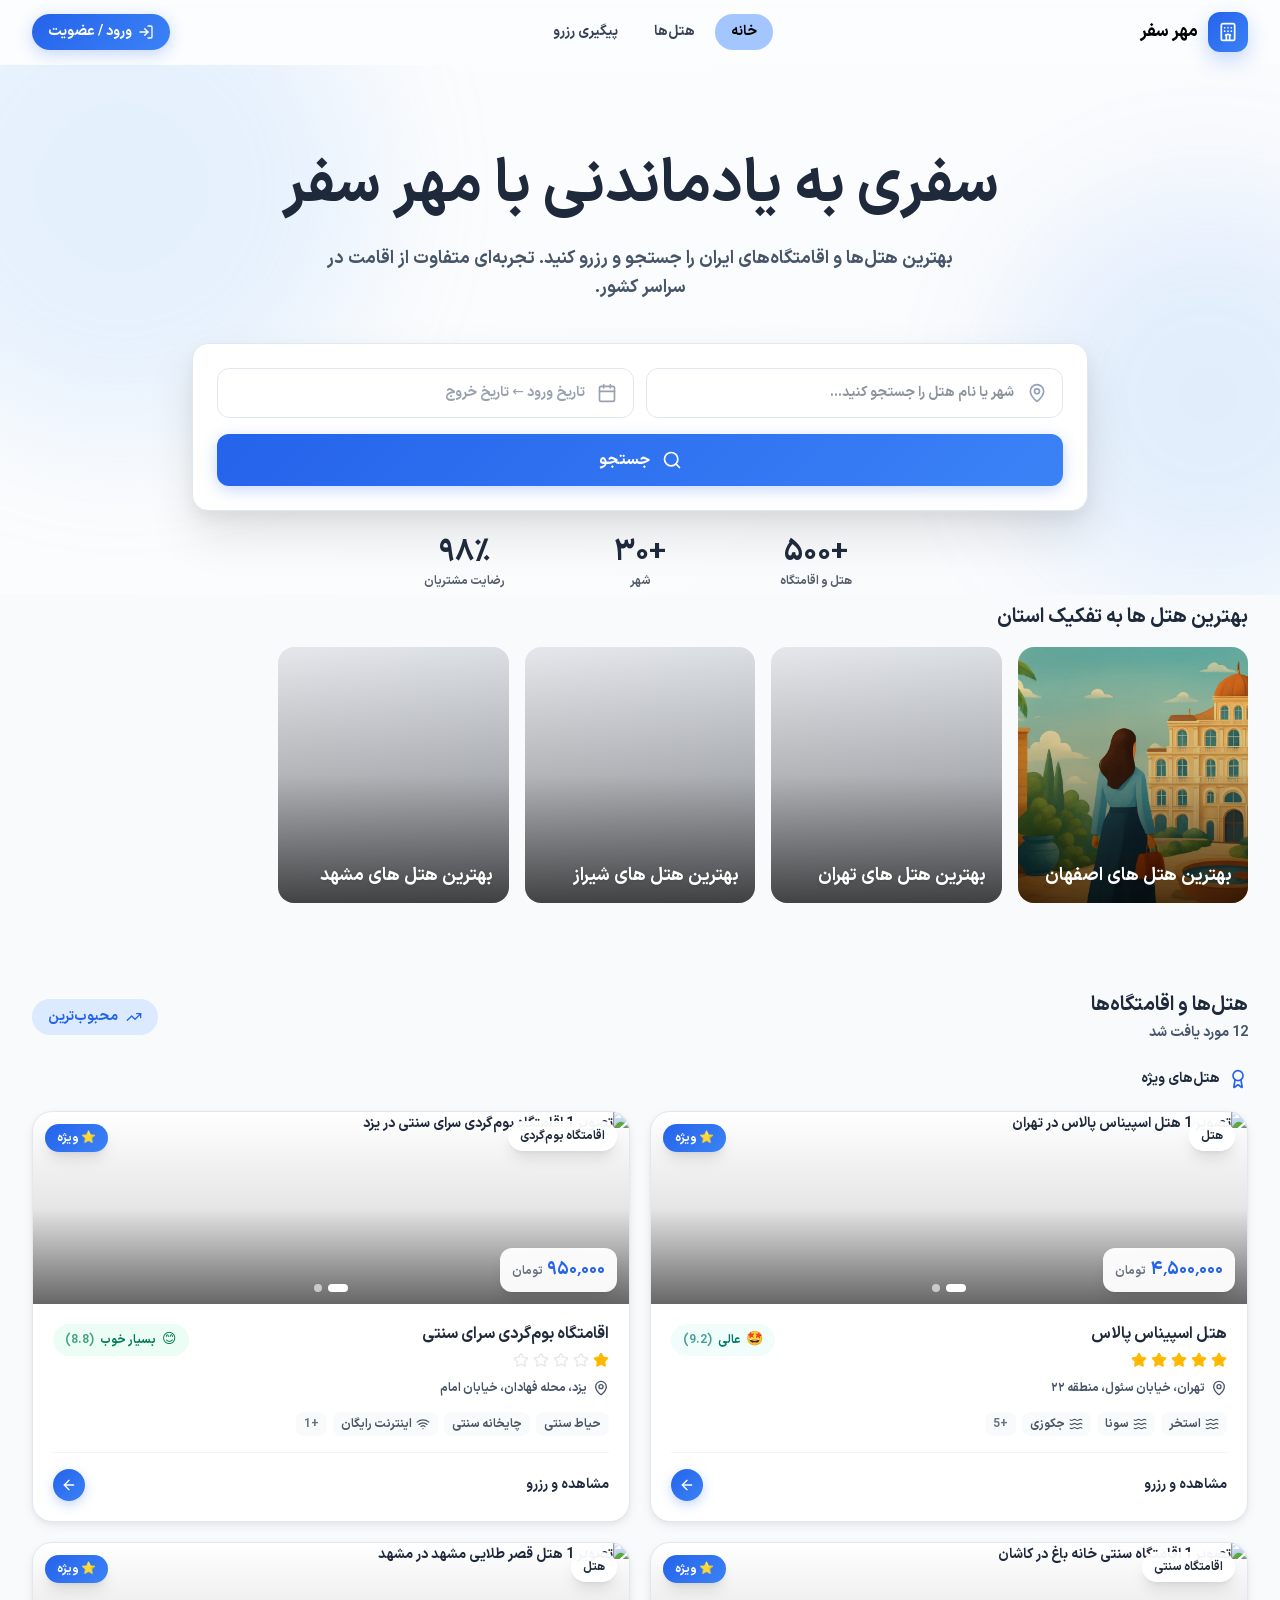
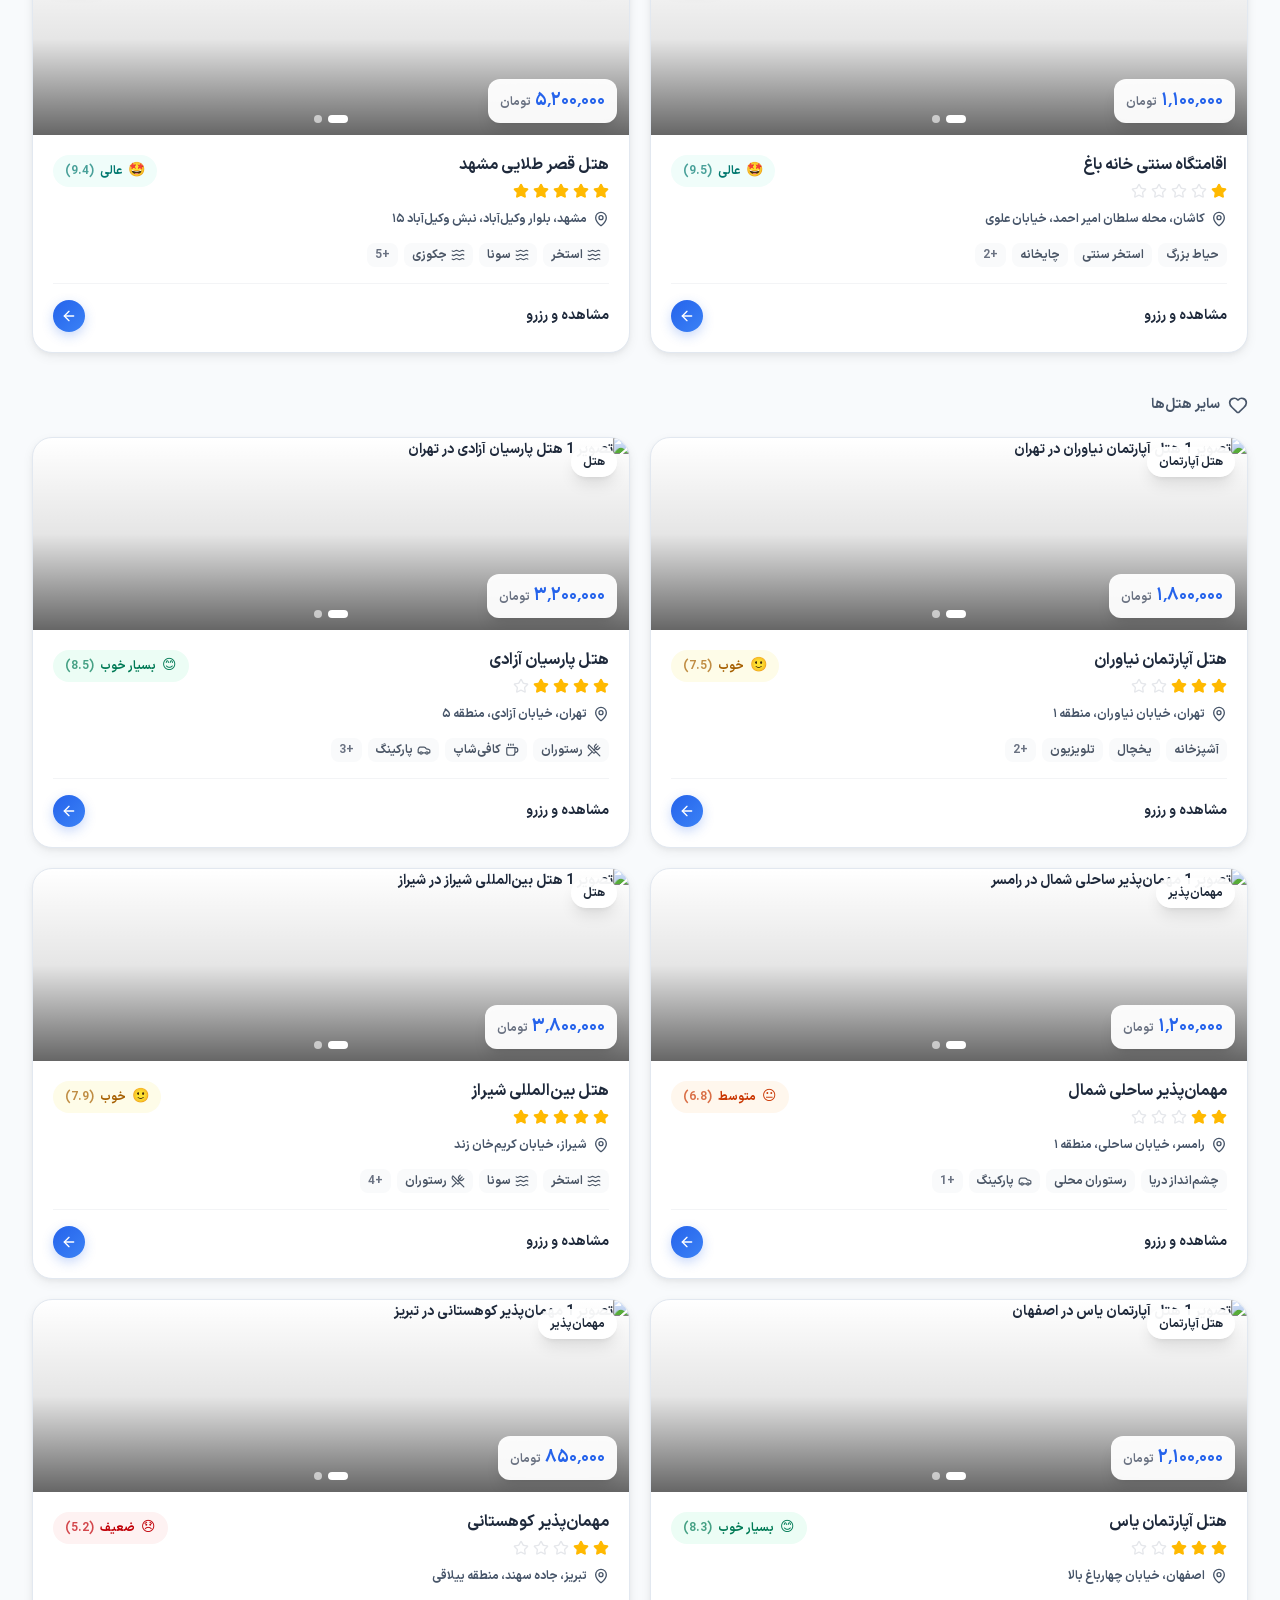
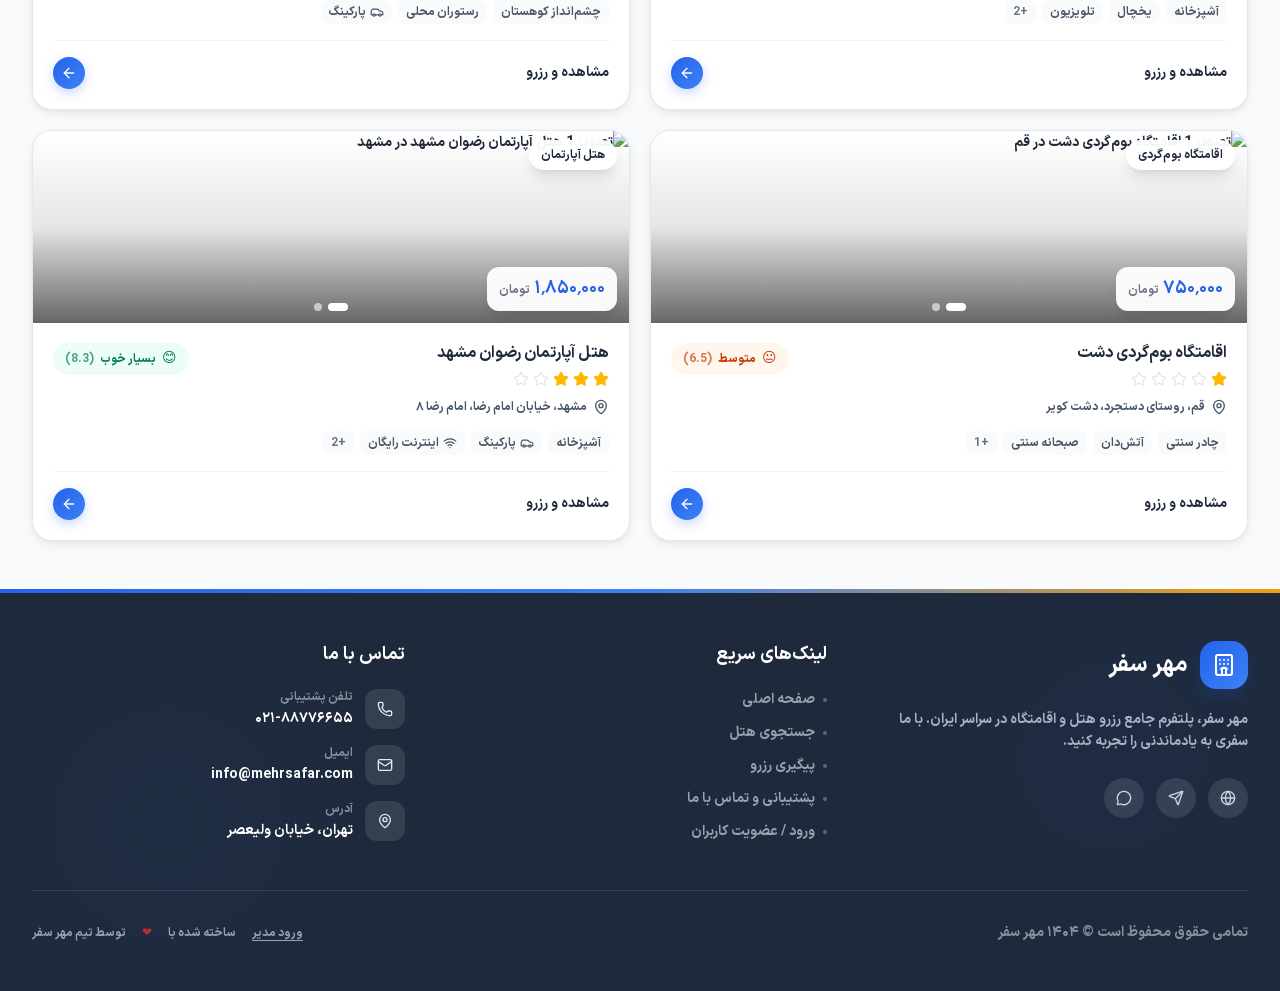
==== live.html @ 2c550559 "Add prebuilt single-file bundle (index.html + live.html) with mobile preview" ====
<!doctype html>
<html lang="fa" dir="rtl">
  <head>
    <meta charset="UTF-8" />
    <meta name="viewport" content="width=device-width, initial-scale=1.0" />
    <meta name="description" content="مهر سفر؛ پلتفرم جامع جستجو و رزرو آنلاین هتل و اقامتگاه در سراسر ایران. بهترین هتل‌ها، اقامتگاه‌های بوم‌گردی و سنتی را با بهترین قیمت رزرو کنید." />
    <meta name="theme-color" content="#2563eb" />
    <meta name="color-scheme" content="light" />
    <meta name="format-detection" content="telephone=no" />
    <meta property="og:type" content="website" />
    <meta property="og:locale" content="fa_IR" />
    <meta property="og:title" content="مهر سفر - رزرو هتل و اقامتگاه" />
    <meta property="og:description" content="جستجو و رزرو آنلاین هتل و اقامتگاه در سراسر ایران با مهر سفر." />
    <meta name="twitter:card" content="summary_large_image" />
    <title>مهر سفر - رزرو هتل و اقامتگاه</title>
    <script type="module" crossorigin>(function(){const s=document.createElement("link").relList;if(s&&s.supports&&s.supports("modulepreload"))return;for(const c of document.querySelectorAll('link[rel="modulepreload"]'))o(c);new MutationObserver(c=>{for(const f of c)if(f.type==="childList")for(const u of f.addedNodes)u.tagName==="LINK"&&u.rel==="modulepreload"&&o(u)}).observe(document,{childList:!0,subtree:!0});function r(c){const f={};return c.integrity&&(f.integrity=c.integrity),c.referrerPolicy&&(f.referrerPolicy=c.referrerPolicy),c.crossOrigin==="use-credentials"?f.credentials="include":c.crossOrigin==="anonymous"?f.credentials="omit":f.credentials="same-origin",f}function o(c){if(c.ep)return;c.ep=!0;const f=r(c);fetch(c.href,f)}})();var Pd={exports:{}},Ai={};var yg;function lN(){if(yg)return Ai;yg=1;var a=Symbol.for("react.transitional.element"),s=Symbol.for("react.fragment");function r(o,c,f){var u=null;if(f!==void 0&&(u=""+f),c.key!==void 0&&(u=""+c.key),"key"in c){f={};for(var x in c)x!=="key"&&(f[x]=c[x])}else f=c;return c=f.ref,{$$typeof:a,type:o,key:u,ref:c!==void 0?c:null,props:f}}return Ai.Fragment=s,Ai.jsx=r,Ai.jsxs=r,Ai}var bg;function iN(){return bg||(bg=1,Pd.exports=lN()),Pd.exports}var n=iN(),$d={exports:{}},we={};var vg;function rN(){if(vg)return we;vg=1;var a=Symbol.for("react.transitional.element"),s=Symbol.for("react.portal"),r=Symbol.for("react.fragment"),o=Symbol.for("react.strict_mode"),c=Symbol.for("react.profiler"),f=Symbol.for("react.consumer"),u=Symbol.for("react.context"),x=Symbol.for("react.forward_ref"),m=Symbol.for("react.suspense"),p=Symbol.for("react.memo"),g=Symbol.for("react.lazy"),v=Symbol.for("react.activity"),C=Symbol.iterator;function k(y){return y===null||typeof y!="object"?null:(y=C&&y[C]||y["@@iterator"],typeof y=="function"?y:null)}var T={isMounted:function(){return!1},enqueueForceUpdate:function(){},enqueueReplaceState:function(){},enqueueSetState:function(){}},N=Object.assign,j={};function w(y,A,z){this.props=y,this.context=A,this.refs=j,this.updater=z||T}w.prototype.isReactComponent={},w.prototype.setState=function(y,A){if(typeof y!="object"&&typeof y!="function"&&y!=null)throw Error("takes an object of state variables to update or a function which returns an object of state variables.");this.updater.enqueueSetState(this,y,A,"setState")},w.prototype.forceUpdate=function(y){this.updater.enqueueForceUpdate(this,y,"forceUpdate")};function M(){}M.prototype=w.prototype;function R(y,A,z){this.props=y,this.context=A,this.refs=j,this.updater=z||T}var V=R.prototype=new M;V.constructor=R,N(V,w.prototype),V.isPureReactComponent=!0;var G=Array.isArray;function J(){}var $={H:null,A:null,T:null,S:null},U=Object.prototype.hasOwnProperty;function ie(y,A,z){var X=z.ref;return{$$typeof:a,type:y,key:A,ref:X!==void 0?X:null,props:z}}function I(y,A){return ie(y.type,A,y.props)}function ce(y){return typeof y=="object"&&y!==null&&y.$$typeof===a}function de(y){var A={"=":"=0",":":"=2"};return"$"+y.replace(/[=:]/g,function(z){return A[z]})}var Ne=/\/+/g;function fe(y,A){return typeof y=="object"&&y!==null&&y.key!=null?de(""+y.key):A.toString(36)}function P(y){switch(y.status){case"fulfilled":return y.value;case"rejected":throw y.reason;default:switch(typeof y.status=="string"?y.then(J,J):(y.status="pending",y.then(function(A){y.status==="pending"&&(y.status="fulfilled",y.value=A)},function(A){y.status==="pending"&&(y.status="rejected",y.reason=A)})),y.status){case"fulfilled":return y.value;case"rejected":throw y.reason}}throw y}function D(y,A,z,X,W){var re=typeof y;(re==="undefined"||re==="boolean")&&(y=null);var pe=!1;if(y===null)pe=!0;else switch(re){case"bigint":case"string":case"number":pe=!0;break;case"object":switch(y.$$typeof){case a:case s:pe=!0;break;case g:return pe=y._init,D(pe(y._payload),A,z,X,W)}}if(pe)return W=W(y),pe=X===""?"."+fe(y,0):X,G(W)?(z="",pe!=null&&(z=pe.replace(Ne,"$&/")+"/"),D(W,A,z,"",function(he){return he})):W!=null&&(ce(W)&&(W=I(W,z+(W.key==null||y&&y.key===W.key?"":(""+W.key).replace(Ne,"$&/")+"/")+pe)),A.push(W)),1;pe=0;var Ke=X===""?".":X+":";if(G(y))for(var se=0;se<y.length;se++)X=y[se],re=Ke+fe(X,se),pe+=D(X,A,z,re,W);else if(se=k(y),typeof se=="function")for(y=se.call(y),se=0;!(X=y.next()).done;)X=X.value,re=Ke+fe(X,se++),pe+=D(X,A,z,re,W);else if(re==="object"){if(typeof y.then=="function")return D(P(y),A,z,X,W);throw A=String(y),Error("Objects are not valid as a React child (found: "+(A==="[object Object]"?"object with keys {"+Object.keys(y).join(", ")+"}":A)+"). If you meant to render a collection of children, use an array instead.")}return pe}function K(y,A,z){if(y==null)return y;var X=[],W=0;return D(y,X,"","",function(re){return A.call(z,re,W++)}),X}function te(y){if(y._status===-1){var A=y._result;A=A(),A.then(function(z){(y._status===0||y._status===-1)&&(y._status=1,y._result=z)},function(z){(y._status===0||y._status===-1)&&(y._status=2,y._result=z)}),y._status===-1&&(y._status=0,y._result=A)}if(y._status===1)return y._result.default;throw y._result}var le=typeof reportError=="function"?reportError:function(y){if(typeof window=="object"&&typeof window.ErrorEvent=="function"){var A=new window.ErrorEvent("error",{bubbles:!0,cancelable:!0,message:typeof y=="object"&&y!==null&&typeof y.message=="string"?String(y.message):String(y),error:y});if(!window.dispatchEvent(A))return}else if(typeof process=="object"&&typeof process.emit=="function"){process.emit("uncaughtException",y);return}console.error(y)},B={map:K,forEach:function(y,A,z){K(y,function(){A.apply(this,arguments)},z)},count:function(y){var A=0;return K(y,function(){A++}),A},toArray:function(y){return K(y,function(A){return A})||[]},only:function(y){if(!ce(y))throw Error("React.Children.only expected to receive a single React element child.");return y}};return we.Activity=v,we.Children=B,we.Component=w,we.Fragment=r,we.Profiler=c,we.PureComponent=R,we.StrictMode=o,we.Suspense=m,we.__CLIENT_INTERNALS_DO_NOT_USE_OR_WARN_USERS_THEY_CANNOT_UPGRADE=$,we.__COMPILER_RUNTIME={__proto__:null,c:function(y){return $.H.useMemoCache(y)}},we.cache=function(y){return function(){return y.apply(null,arguments)}},we.cacheSignal=function(){return null},we.cloneElement=function(y,A,z){if(y==null)throw Error("The argument must be a React element, but you passed "+y+".");var X=N({},y.props),W=y.key;if(A!=null)for(re in A.key!==void 0&&(W=""+A.key),A)!U.call(A,re)||re==="key"||re==="__self"||re==="__source"||re==="ref"&&A.ref===void 0||(X[re]=A[re]);var re=arguments.length-2;if(re===1)X.children=z;else if(1<re){for(var pe=Array(re),Ke=0;Ke<re;Ke++)pe[Ke]=arguments[Ke+2];X.children=pe}return ie(y.type,W,X)},we.createContext=function(y){return y={$$typeof:u,_currentValue:y,_currentValue2:y,_threadCount:0,Provider:null,Consumer:null},y.Provider=y,y.Consumer={$$typeof:f,_context:y},y},we.createElement=function(y,A,z){var X,W={},re=null;if(A!=null)for(X in A.key!==void 0&&(re=""+A.key),A)U.call(A,X)&&X!=="key"&&X!=="__self"&&X!=="__source"&&(W[X]=A[X]);var pe=arguments.length-2;if(pe===1)W.children=z;else if(1<pe){for(var Ke=Array(pe),se=0;se<pe;se++)Ke[se]=arguments[se+2];W.children=Ke}if(y&&y.defaultProps)for(X in pe=y.defaultProps,pe)W[X]===void 0&&(W[X]=pe[X]);return ie(y,re,W)},we.createRef=function(){return{current:null}},we.forwardRef=function(y){return{$$typeof:x,render:y}},we.isValidElement=ce,we.lazy=function(y){return{$$typeof:g,_payload:{_status:-1,_result:y},_init:te}},we.memo=function(y,A){return{$$typeof:p,type:y,compare:A===void 0?null:A}},we.startTransition=function(y){var A=$.T,z={};$.T=z;try{var X=y(),W=$.S;W!==null&&W(z,X),typeof X=="object"&&X!==null&&typeof X.then=="function"&&X.then(J,le)}catch(re){le(re)}finally{A!==null&&z.types!==null&&(A.types=z.types),$.T=A}},we.unstable_useCacheRefresh=function(){return $.H.useCacheRefresh()},we.use=function(y){return $.H.use(y)},we.useActionState=function(y,A,z){return $.H.useActionState(y,A,z)},we.useCallback=function(y,A){return $.H.useCallback(y,A)},we.useContext=function(y){return $.H.useContext(y)},we.useDebugValue=function(){},we.useDeferredValue=function(y,A){return $.H.useDeferredValue(y,A)},we.useEffect=function(y,A){return $.H.useEffect(y,A)},we.useEffectEvent=function(y){return $.H.useEffectEvent(y)},we.useId=function(){return $.H.useId()},we.useImperativeHandle=function(y,A,z){return $.H.useImperativeHandle(y,A,z)},we.useInsertionEffect=function(y,A){return $.H.useInsertionEffect(y,A)},we.useLayoutEffect=function(y,A){return $.H.useLayoutEffect(y,A)},we.useMemo=function(y,A){return $.H.useMemo(y,A)},we.useOptimistic=function(y,A){return $.H.useOptimistic(y,A)},we.useReducer=function(y,A,z){return $.H.useReducer(y,A,z)},we.useRef=function(y){return $.H.useRef(y)},we.useState=function(y){return $.H.useState(y)},we.useSyncExternalStore=function(y,A,z){return $.H.useSyncExternalStore(y,A,z)},we.useTransition=function(){return $.H.useTransition()},we.version="19.2.6",we}var jg;function bh(){return jg||(jg=1,$d.exports=rN()),$d.exports}var S=bh(),Yd={exports:{}},Ri={},qd={exports:{}},Gd={};var Ng;function oN(){return Ng||(Ng=1,(function(a){function s(D,K){var te=D.length;D.push(K);e:for(;0<te;){var le=te-1>>>1,B=D[le];if(0<c(B,K))D[le]=K,D[te]=B,te=le;else break e}}function r(D){return D.length===0?null:D[0]}function o(D){if(D.length===0)return null;var K=D[0],te=D.pop();if(te!==K){D[0]=te;e:for(var le=0,B=D.length,y=B>>>1;le<y;){var A=2*(le+1)-1,z=D[A],X=A+1,W=D[X];if(0>c(z,te))X<B&&0>c(W,z)?(D[le]=W,D[X]=te,le=X):(D[le]=z,D[A]=te,le=A);else if(X<B&&0>c(W,te))D[le]=W,D[X]=te,le=X;else break e}}return K}function c(D,K){var te=D.sortIndex-K.sortIndex;return te!==0?te:D.id-K.id}if(a.unstable_now=void 0,typeof performance=="object"&&typeof performance.now=="function"){var f=performance;a.unstable_now=function(){return f.now()}}else{var u=Date,x=u.now();a.unstable_now=function(){return u.now()-x}}var m=[],p=[],g=1,v=null,C=3,k=!1,T=!1,N=!1,j=!1,w=typeof setTimeout=="function"?setTimeout:null,M=typeof clearTimeout=="function"?clearTimeout:null,R=typeof setImmediate<"u"?setImmediate:null;function V(D){for(var K=r(p);K!==null;){if(K.callback===null)o(p);else if(K.startTime<=D)o(p),K.sortIndex=K.expirationTime,s(m,K);else break;K=r(p)}}function G(D){if(N=!1,V(D),!T)if(r(m)!==null)T=!0,J||(J=!0,de());else{var K=r(p);K!==null&&P(G,K.startTime-D)}}var J=!1,$=-1,U=5,ie=-1;function I(){return j?!0:!(a.unstable_now()-ie<U)}function ce(){if(j=!1,J){var D=a.unstable_now();ie=D;var K=!0;try{e:{T=!1,N&&(N=!1,M($),$=-1),k=!0;var te=C;try{t:{for(V(D),v=r(m);v!==null&&!(v.expirationTime>D&&I());){var le=v.callback;if(typeof le=="function"){v.callback=null,C=v.priorityLevel;var B=le(v.expirationTime<=D);if(D=a.unstable_now(),typeof B=="function"){v.callback=B,V(D),K=!0;break t}v===r(m)&&o(m),V(D)}else o(m);v=r(m)}if(v!==null)K=!0;else{var y=r(p);y!==null&&P(G,y.startTime-D),K=!1}}break e}finally{v=null,C=te,k=!1}K=void 0}}finally{K?de():J=!1}}}var de;if(typeof R=="function")de=function(){R(ce)};else if(typeof MessageChannel<"u"){var Ne=new MessageChannel,fe=Ne.port2;Ne.port1.onmessage=ce,de=function(){fe.postMessage(null)}}else de=function(){w(ce,0)};function P(D,K){$=w(function(){D(a.unstable_now())},K)}a.unstable_IdlePriority=5,a.unstable_ImmediatePriority=1,a.unstable_LowPriority=4,a.unstable_NormalPriority=3,a.unstable_Profiling=null,a.unstable_UserBlockingPriority=2,a.unstable_cancelCallback=function(D){D.callback=null},a.unstable_forceFrameRate=function(D){0>D||125<D?console.error("forceFrameRate takes a positive int between 0 and 125, forcing frame rates higher than 125 fps is not supported"):U=0<D?Math.floor(1e3/D):5},a.unstable_getCurrentPriorityLevel=function(){return C},a.unstable_next=function(D){switch(C){case 1:case 2:case 3:var K=3;break;default:K=C}var te=C;C=K;try{return D()}finally{C=te}},a.unstable_requestPaint=function(){j=!0},a.unstable_runWithPriority=function(D,K){switch(D){case 1:case 2:case 3:case 4:case 5:break;default:D=3}var te=C;C=D;try{return K()}finally{C=te}},a.unstable_scheduleCallback=function(D,K,te){var le=a.unstable_now();switch(typeof te=="object"&&te!==null?(te=te.delay,te=typeof te=="number"&&0<te?le+te:le):te=le,D){case 1:var B=-1;break;case 2:B=250;break;case 5:B=1073741823;break;case 4:B=1e4;break;default:B=5e3}return B=te+B,D={id:g++,callback:K,priorityLevel:D,startTime:te,expirationTime:B,sortIndex:-1},te>le?(D.sortIndex=te,s(p,D),r(m)===null&&D===r(p)&&(N?(M($),$=-1):N=!0,P(G,te-le))):(D.sortIndex=B,s(m,D),T||k||(T=!0,J||(J=!0,de()))),D},a.unstable_shouldYield=I,a.unstable_wrapCallback=function(D){var K=C;return function(){var te=C;C=K;try{return D.apply(this,arguments)}finally{C=te}}}})(Gd)),Gd}var wg;function cN(){return wg||(wg=1,qd.exports=oN()),qd.exports}var Xd={exports:{}},zt={};var Sg;function uN(){if(Sg)return zt;Sg=1;var a=bh();function s(m){var p="https://react.dev/errors/"+m;if(1<arguments.length){p+="?args[]="+encodeURIComponent(arguments[1]);for(var g=2;g<arguments.length;g++)p+="&args[]="+encodeURIComponent(arguments[g])}return"Minified React error #"+m+"; visit "+p+" for the full message or use the non-minified dev environment for full errors and additional helpful warnings."}function r(){}var o={d:{f:r,r:function(){throw Error(s(522))},D:r,C:r,L:r,m:r,X:r,S:r,M:r},p:0,findDOMNode:null},c=Symbol.for("react.portal");function f(m,p,g){var v=3<arguments.length&&arguments[3]!==void 0?arguments[3]:null;return{$$typeof:c,key:v==null?null:""+v,children:m,containerInfo:p,implementation:g}}var u=a.__CLIENT_INTERNALS_DO_NOT_USE_OR_WARN_USERS_THEY_CANNOT_UPGRADE;function x(m,p){if(m==="font")return"";if(typeof p=="string")return p==="use-credentials"?p:""}return zt.__DOM_INTERNALS_DO_NOT_USE_OR_WARN_USERS_THEY_CANNOT_UPGRADE=o,zt.createPortal=function(m,p){var g=2<arguments.length&&arguments[2]!==void 0?arguments[2]:null;if(!p||p.nodeType!==1&&p.nodeType!==9&&p.nodeType!==11)throw Error(s(299));return f(m,p,null,g)},zt.flushSync=function(m){var p=u.T,g=o.p;try{if(u.T=null,o.p=2,m)return m()}finally{u.T=p,o.p=g,o.d.f()}},zt.preconnect=function(m,p){typeof m=="string"&&(p?(p=p.crossOrigin,p=typeof p=="string"?p==="use-credentials"?p:"":void 0):p=null,o.d.C(m,p))},zt.prefetchDNS=function(m){typeof m=="string"&&o.d.D(m)},zt.preinit=function(m,p){if(typeof m=="string"&&p&&typeof p.as=="string"){var g=p.as,v=x(g,p.crossOrigin),C=typeof p.integrity=="string"?p.integrity:void 0,k=typeof p.fetchPriority=="string"?p.fetchPriority:void 0;g==="style"?o.d.S(m,typeof p.precedence=="string"?p.precedence:void 0,{crossOrigin:v,integrity:C,fetchPriority:k}):g==="script"&&o.d.X(m,{crossOrigin:v,integrity:C,fetchPriority:k,nonce:typeof p.nonce=="string"?p.nonce:void 0})}},zt.preinitModule=function(m,p){if(typeof m=="string")if(typeof p=="object"&&p!==null){if(p.as==null||p.as==="script"){var g=x(p.as,p.crossOrigin);o.d.M(m,{crossOrigin:g,integrity:typeof p.integrity=="string"?p.integrity:void 0,nonce:typeof p.nonce=="string"?p.nonce:void 0})}}else p==null&&o.d.M(m)},zt.preload=function(m,p){if(typeof m=="string"&&typeof p=="object"&&p!==null&&typeof p.as=="string"){var g=p.as,v=x(g,p.crossOrigin);o.d.L(m,g,{crossOrigin:v,integrity:typeof p.integrity=="string"?p.integrity:void 0,nonce:typeof p.nonce=="string"?p.nonce:void 0,type:typeof p.type=="string"?p.type:void 0,fetchPriority:typeof p.fetchPriority=="string"?p.fetchPriority:void 0,referrerPolicy:typeof p.referrerPolicy=="string"?p.referrerPolicy:void 0,imageSrcSet:typeof p.imageSrcSet=="string"?p.imageSrcSet:void 0,imageSizes:typeof p.imageSizes=="string"?p.imageSizes:void 0,media:typeof p.media=="string"?p.media:void 0})}},zt.preloadModule=function(m,p){if(typeof m=="string")if(p){var g=x(p.as,p.crossOrigin);o.d.m(m,{as:typeof p.as=="string"&&p.as!=="script"?p.as:void 0,crossOrigin:g,integrity:typeof p.integrity=="string"?p.integrity:void 0})}else o.d.m(m)},zt.requestFormReset=function(m){o.d.r(m)},zt.unstable_batchedUpdates=function(m,p){return m(p)},zt.useFormState=function(m,p,g){return u.H.useFormState(m,p,g)},zt.useFormStatus=function(){return u.H.useHostTransitionStatus()},zt.version="19.2.6",zt}var Cg;function T1(){if(Cg)return Xd.exports;Cg=1;function a(){if(!(typeof __REACT_DEVTOOLS_GLOBAL_HOOK__>"u"||typeof __REACT_DEVTOOLS_GLOBAL_HOOK__.checkDCE!="function"))try{__REACT_DEVTOOLS_GLOBAL_HOOK__.checkDCE(a)}catch(s){console.error(s)}}return a(),Xd.exports=uN(),Xd.exports}var kg;function dN(){if(kg)return Ri;kg=1;var a=cN(),s=bh(),r=T1();function o(e){var t="https://react.dev/errors/"+e;if(1<arguments.length){t+="?args[]="+encodeURIComponent(arguments[1]);for(var l=2;l<arguments.length;l++)t+="&args[]="+encodeURIComponent(arguments[l])}return"Minified React error #"+e+"; visit "+t+" for the full message or use the non-minified dev environment for full errors and additional helpful warnings."}function c(e){return!(!e||e.nodeType!==1&&e.nodeType!==9&&e.nodeType!==11)}function f(e){var t=e,l=e;if(e.alternate)for(;t.return;)t=t.return;else{e=t;do t=e,(t.flags&4098)!==0&&(l=t.return),e=t.return;while(e)}return t.tag===3?l:null}function u(e){if(e.tag===13){var t=e.memoizedState;if(t===null&&(e=e.alternate,e!==null&&(t=e.memoizedState)),t!==null)return t.dehydrated}return null}function x(e){if(e.tag===31){var t=e.memoizedState;if(t===null&&(e=e.alternate,e!==null&&(t=e.memoizedState)),t!==null)return t.dehydrated}return null}function m(e){if(f(e)!==e)throw Error(o(188))}function p(e){var t=e.alternate;if(!t){if(t=f(e),t===null)throw Error(o(188));return t!==e?null:e}for(var l=e,i=t;;){var d=l.return;if(d===null)break;var h=d.alternate;if(h===null){if(i=d.return,i!==null){l=i;continue}break}if(d.child===h.child){for(h=d.child;h;){if(h===l)return m(d),e;if(h===i)return m(d),t;h=h.sibling}throw Error(o(188))}if(l.return!==i.return)l=d,i=h;else{for(var b=!1,E=d.child;E;){if(E===l){b=!0,l=d,i=h;break}if(E===i){b=!0,i=d,l=h;break}E=E.sibling}if(!b){for(E=h.child;E;){if(E===l){b=!0,l=h,i=d;break}if(E===i){b=!0,i=h,l=d;break}E=E.sibling}if(!b)throw Error(o(189))}}if(l.alternate!==i)throw Error(o(190))}if(l.tag!==3)throw Error(o(188));return l.stateNode.current===l?e:t}function g(e){var t=e.tag;if(t===5||t===26||t===27||t===6)return e;for(e=e.child;e!==null;){if(t=g(e),t!==null)return t;e=e.sibling}return null}var v=Object.assign,C=Symbol.for("react.element"),k=Symbol.for("react.transitional.element"),T=Symbol.for("react.portal"),N=Symbol.for("react.fragment"),j=Symbol.for("react.strict_mode"),w=Symbol.for("react.profiler"),M=Symbol.for("react.consumer"),R=Symbol.for("react.context"),V=Symbol.for("react.forward_ref"),G=Symbol.for("react.suspense"),J=Symbol.for("react.suspense_list"),$=Symbol.for("react.memo"),U=Symbol.for("react.lazy"),ie=Symbol.for("react.activity"),I=Symbol.for("react.memo_cache_sentinel"),ce=Symbol.iterator;function de(e){return e===null||typeof e!="object"?null:(e=ce&&e[ce]||e["@@iterator"],typeof e=="function"?e:null)}var Ne=Symbol.for("react.client.reference");function fe(e){if(e==null)return null;if(typeof e=="function")return e.$$typeof===Ne?null:e.displayName||e.name||null;if(typeof e=="string")return e;switch(e){case N:return"Fragment";case w:return"Profiler";case j:return"StrictMode";case G:return"Suspense";case J:return"SuspenseList";case ie:return"Activity"}if(typeof e=="object")switch(e.$$typeof){case T:return"Portal";case R:return e.displayName||"Context";case M:return(e._context.displayName||"Context")+".Consumer";case V:var t=e.render;return e=e.displayName,e||(e=t.displayName||t.name||"",e=e!==""?"ForwardRef("+e+")":"ForwardRef"),e;case $:return t=e.displayName||null,t!==null?t:fe(e.type)||"Memo";case U:t=e._payload,e=e._init;try{return fe(e(t))}catch{}}return null}var P=Array.isArray,D=s.__CLIENT_INTERNALS_DO_NOT_USE_OR_WARN_USERS_THEY_CANNOT_UPGRADE,K=r.__DOM_INTERNALS_DO_NOT_USE_OR_WARN_USERS_THEY_CANNOT_UPGRADE,te={pending:!1,data:null,method:null,action:null},le=[],B=-1;function y(e){return{current:e}}function A(e){0>B||(e.current=le[B],le[B]=null,B--)}function z(e,t){B++,le[B]=e.current,e.current=t}var X=y(null),W=y(null),re=y(null),pe=y(null);function Ke(e,t){switch(z(re,t),z(W,e),z(X,null),t.nodeType){case 9:case 11:e=(e=t.documentElement)&&(e=e.namespaceURI)?Px(e):0;break;default:if(e=t.tagName,t=t.namespaceURI)t=Px(t),e=$x(t,e);else switch(e){case"svg":e=1;break;case"math":e=2;break;default:e=0}}A(X),z(X,e)}function se(){A(X),A(W),A(re)}function he(e){e.memoizedState!==null&&z(pe,e);var t=X.current,l=$x(t,e.type);t!==l&&(z(W,e),z(X,l))}function Re(e){W.current===e&&(A(X),A(W)),pe.current===e&&(A(pe),ki._currentValue=te)}var Qe,mt;function Dt(e){if(Qe===void 0)try{throw Error()}catch(l){var t=l.stack.trim().match(/\n( *(at )?)/);Qe=t&&t[1]||"",mt=-1<l.stack.indexOf(`
    at`)?" (<anonymous>)":-1<l.stack.indexOf("@")?"@unknown:0:0":""}return`
`+Qe+e+mt}var Rt=!1;function Qn(e,t){if(!e||Rt)return"";Rt=!0;var l=Error.prepareStackTrace;Error.prepareStackTrace=void 0;try{var i={DetermineComponentFrameRoot:function(){try{if(t){var ne=function(){throw Error()};if(Object.defineProperty(ne.prototype,"props",{set:function(){throw Error()}}),typeof Reflect=="object"&&Reflect.construct){try{Reflect.construct(ne,[])}catch(Z){var F=Z}Reflect.construct(e,[],ne)}else{try{ne.call()}catch(Z){F=Z}e.call(ne.prototype)}}else{try{throw Error()}catch(Z){F=Z}(ne=e())&&typeof ne.catch=="function"&&ne.catch(function(){})}}catch(Z){if(Z&&F&&typeof Z.stack=="string")return[Z.stack,F.stack]}return[null,null]}};i.DetermineComponentFrameRoot.displayName="DetermineComponentFrameRoot";var d=Object.getOwnPropertyDescriptor(i.DetermineComponentFrameRoot,"name");d&&d.configurable&&Object.defineProperty(i.DetermineComponentFrameRoot,"name",{value:"DetermineComponentFrameRoot"});var h=i.DetermineComponentFrameRoot(),b=h[0],E=h[1];if(b&&E){var _=b.split(`
`),q=E.split(`
`);for(d=i=0;i<_.length&&!_[i].includes("DetermineComponentFrameRoot");)i++;for(;d<q.length&&!q[d].includes("DetermineComponentFrameRoot");)d++;if(i===_.length||d===q.length)for(i=_.length-1,d=q.length-1;1<=i&&0<=d&&_[i]!==q[d];)d--;for(;1<=i&&0<=d;i--,d--)if(_[i]!==q[d]){if(i!==1||d!==1)do if(i--,d--,0>d||_[i]!==q[d]){var ee=`
`+_[i].replace(" at new "," at ");return e.displayName&&ee.includes("<anonymous>")&&(ee=ee.replace("<anonymous>",e.displayName)),ee}while(1<=i&&0<=d);break}}}finally{Rt=!1,Error.prepareStackTrace=l}return(l=e?e.displayName||e.name:"")?Dt(l):""}function Ll(e,t){switch(e.tag){case 26:case 27:case 5:return Dt(e.type);case 16:return Dt("Lazy");case 13:return e.child!==t&&t!==null?Dt("Suspense Fallback"):Dt("Suspense");case 19:return Dt("SuspenseList");case 0:case 15:return Qn(e.type,!1);case 11:return Qn(e.type.render,!1);case 1:return Qn(e.type,!0);case 31:return Dt("Activity");default:return""}}function Jn(e){try{var t="",l=null;do t+=Ll(e,l),l=e,e=e.return;while(e);return t}catch(i){return`
Error generating stack: `+i.message+`
`+i.stack}}var gn=Object.prototype.hasOwnProperty,ga=a.unstable_scheduleCallback,es=a.unstable_cancelCallback,ts=a.unstable_shouldYield,Vl=a.unstable_requestPaint,qe=a.unstable_now,wc=a.unstable_getCurrentPriorityLevel,or=a.unstable_ImmediatePriority,cr=a.unstable_UserBlockingPriority,Rs=a.unstable_NormalPriority,ur=a.unstable_LowPriority,Hl=a.unstable_IdlePriority,Sc=a.log,O=a.unstable_setDisableYieldValue,oe=null,ue=null;function Be(e){if(typeof Sc=="function"&&O(e),ue&&typeof ue.setStrictMode=="function")try{ue.setStrictMode(oe,e)}catch{}}var _t=Math.clz32?Math.clz32:Tc,Cc=Math.log,kc=Math.LN2;function Tc(e){return e>>>=0,e===0?32:31-(Cc(e)/kc|0)|0}var je=256,We=262144,Ha=4194304;function Ua(e){var t=e&42;if(t!==0)return t;switch(e&-e){case 1:return 1;case 2:return 2;case 4:return 4;case 8:return 8;case 16:return 16;case 32:return 32;case 64:return 64;case 128:return 128;case 256:case 512:case 1024:case 2048:case 4096:case 8192:case 16384:case 32768:case 65536:case 131072:return e&261888;case 262144:case 524288:case 1048576:case 2097152:return e&3932160;case 4194304:case 8388608:case 16777216:case 33554432:return e&62914560;case 67108864:return 67108864;case 134217728:return 134217728;case 268435456:return 268435456;case 536870912:return 536870912;case 1073741824:return 0;default:return e}}function Pa(e,t,l){var i=e.pendingLanes;if(i===0)return 0;var d=0,h=e.suspendedLanes,b=e.pingedLanes;e=e.warmLanes;var E=i&134217727;return E!==0?(i=E&~h,i!==0?d=Ua(i):(b&=E,b!==0?d=Ua(b):l||(l=E&~e,l!==0&&(d=Ua(l))))):(E=i&~h,E!==0?d=Ua(E):b!==0?d=Ua(b):l||(l=i&~e,l!==0&&(d=Ua(l)))),d===0?0:t!==0&&t!==d&&(t&h)===0&&(h=d&-d,l=t&-t,h>=l||h===32&&(l&4194048)!==0)?t:d}function Ut(e,t){return(e.pendingLanes&~(e.suspendedLanes&~e.pingedLanes)&t)===0}function Mc(e,t){switch(e){case 1:case 2:case 4:case 8:case 64:return t+250;case 16:case 32:case 128:case 256:case 512:case 1024:case 2048:case 4096:case 8192:case 16384:case 32768:case 65536:case 131072:case 262144:case 524288:case 1048576:case 2097152:return t+5e3;case 4194304:case 8388608:case 16777216:case 33554432:return-1;case 67108864:case 134217728:case 268435456:case 536870912:case 1073741824:return-1;default:return-1}}function Nm(){var e=Ha;return Ha<<=1,(Ha&62914560)===0&&(Ha=4194304),e}function Ec(e){for(var t=[],l=0;31>l;l++)t.push(e);return t}function Ul(e,t){e.pendingLanes|=t,t!==268435456&&(e.suspendedLanes=0,e.pingedLanes=0,e.warmLanes=0)}function F2(e,t,l,i,d,h){var b=e.pendingLanes;e.pendingLanes=l,e.suspendedLanes=0,e.pingedLanes=0,e.warmLanes=0,e.expiredLanes&=l,e.entangledLanes&=l,e.errorRecoveryDisabledLanes&=l,e.shellSuspendCounter=0;var E=e.entanglements,_=e.expirationTimes,q=e.hiddenUpdates;for(l=b&~l;0<l;){var ee=31-_t(l),ne=1<<ee;E[ee]=0,_[ee]=-1;var F=q[ee];if(F!==null)for(q[ee]=null,ee=0;ee<F.length;ee++){var Z=F[ee];Z!==null&&(Z.lane&=-536870913)}l&=~ne}i!==0&&wm(e,i,0),h!==0&&d===0&&e.tag!==0&&(e.suspendedLanes|=h&~(b&~t))}function wm(e,t,l){e.pendingLanes|=t,e.suspendedLanes&=~t;var i=31-_t(t);e.entangledLanes|=t,e.entanglements[i]=e.entanglements[i]|1073741824|l&261930}function Sm(e,t){var l=e.entangledLanes|=t;for(e=e.entanglements;l;){var i=31-_t(l),d=1<<i;d&t|e[i]&t&&(e[i]|=t),l&=~d}}function Cm(e,t){var l=t&-t;return l=(l&42)!==0?1:Ac(l),(l&(e.suspendedLanes|t))!==0?0:l}function Ac(e){switch(e){case 2:e=1;break;case 8:e=4;break;case 32:e=16;break;case 256:case 512:case 1024:case 2048:case 4096:case 8192:case 16384:case 32768:case 65536:case 131072:case 262144:case 524288:case 1048576:case 2097152:case 4194304:case 8388608:case 16777216:case 33554432:e=128;break;case 268435456:e=134217728;break;default:e=0}return e}function Rc(e){return e&=-e,2<e?8<e?(e&134217727)!==0?32:268435456:8:2}function km(){var e=K.p;return e!==0?e:(e=window.event,e===void 0?32:dg(e.type))}function Tm(e,t){var l=K.p;try{return K.p=e,t()}finally{K.p=l}}var yn=Math.random().toString(36).slice(2),jt="__reactFiber$"+yn,Pt="__reactProps$"+yn,zs="__reactContainer$"+yn,zc="__reactEvents$"+yn,I2="__reactListeners$"+yn,K2="__reactHandles$"+yn,Mm="__reactResources$"+yn,Pl="__reactMarker$"+yn;function Dc(e){delete e[jt],delete e[Pt],delete e[zc],delete e[I2],delete e[K2]}function Ds(e){var t=e[jt];if(t)return t;for(var l=e.parentNode;l;){if(t=l[zs]||l[jt]){if(l=t.alternate,t.child!==null||l!==null&&l.child!==null)for(e=Kx(e);e!==null;){if(l=e[jt])return l;e=Kx(e)}return t}e=l,l=e.parentNode}return null}function _s(e){if(e=e[jt]||e[zs]){var t=e.tag;if(t===5||t===6||t===13||t===31||t===26||t===27||t===3)return e}return null}function $l(e){var t=e.tag;if(t===5||t===26||t===27||t===6)return e.stateNode;throw Error(o(33))}function Bs(e){var t=e[Mm];return t||(t=e[Mm]={hoistableStyles:new Map,hoistableScripts:new Map}),t}function yt(e){e[Pl]=!0}var Em=new Set,Am={};function as(e,t){Os(e,t),Os(e+"Capture",t)}function Os(e,t){for(Am[e]=t,e=0;e<t.length;e++)Em.add(t[e])}var W2=RegExp("^[:A-Z_a-z\\u00C0-\\u00D6\\u00D8-\\u00F6\\u00F8-\\u02FF\\u0370-\\u037D\\u037F-\\u1FFF\\u200C-\\u200D\\u2070-\\u218F\\u2C00-\\u2FEF\\u3001-\\uD7FF\\uF900-\\uFDCF\\uFDF0-\\uFFFD][:A-Z_a-z\\u00C0-\\u00D6\\u00D8-\\u00F6\\u00F8-\\u02FF\\u0370-\\u037D\\u037F-\\u1FFF\\u200C-\\u200D\\u2070-\\u218F\\u2C00-\\u2FEF\\u3001-\\uD7FF\\uF900-\\uFDCF\\uFDF0-\\uFFFD\\-.0-9\\u00B7\\u0300-\\u036F\\u203F-\\u2040]*$"),Rm={},zm={};function Z2(e){return gn.call(zm,e)?!0:gn.call(Rm,e)?!1:W2.test(e)?zm[e]=!0:(Rm[e]=!0,!1)}function dr(e,t,l){if(Z2(t))if(l===null)e.removeAttribute(t);else{switch(typeof l){case"undefined":case"function":case"symbol":e.removeAttribute(t);return;case"boolean":var i=t.toLowerCase().slice(0,5);if(i!=="data-"&&i!=="aria-"){e.removeAttribute(t);return}}e.setAttribute(t,""+l)}}function fr(e,t,l){if(l===null)e.removeAttribute(t);else{switch(typeof l){case"undefined":case"function":case"symbol":case"boolean":e.removeAttribute(t);return}e.setAttribute(t,""+l)}}function $a(e,t,l,i){if(i===null)e.removeAttribute(l);else{switch(typeof i){case"undefined":case"function":case"symbol":case"boolean":e.removeAttribute(l);return}e.setAttributeNS(t,l,""+i)}}function na(e){switch(typeof e){case"bigint":case"boolean":case"number":case"string":case"undefined":return e;case"object":return e;default:return""}}function Dm(e){var t=e.type;return(e=e.nodeName)&&e.toLowerCase()==="input"&&(t==="checkbox"||t==="radio")}function Q2(e,t,l){var i=Object.getOwnPropertyDescriptor(e.constructor.prototype,t);if(!e.hasOwnProperty(t)&&typeof i<"u"&&typeof i.get=="function"&&typeof i.set=="function"){var d=i.get,h=i.set;return Object.defineProperty(e,t,{configurable:!0,get:function(){return d.call(this)},set:function(b){l=""+b,h.call(this,b)}}),Object.defineProperty(e,t,{enumerable:i.enumerable}),{getValue:function(){return l},setValue:function(b){l=""+b},stopTracking:function(){e._valueTracker=null,delete e[t]}}}}function _c(e){if(!e._valueTracker){var t=Dm(e)?"checked":"value";e._valueTracker=Q2(e,t,""+e[t])}}function _m(e){if(!e)return!1;var t=e._valueTracker;if(!t)return!0;var l=t.getValue(),i="";return e&&(i=Dm(e)?e.checked?"true":"false":e.value),e=i,e!==l?(t.setValue(e),!0):!1}function hr(e){if(e=e||(typeof document<"u"?document:void 0),typeof e>"u")return null;try{return e.activeElement||e.body}catch{return e.body}}var J2=/[\n"\\]/g;function sa(e){return e.replace(J2,function(t){return"\\"+t.charCodeAt(0).toString(16)+" "})}function Bc(e,t,l,i,d,h,b,E){e.name="",b!=null&&typeof b!="function"&&typeof b!="symbol"&&typeof b!="boolean"?e.type=b:e.removeAttribute("type"),t!=null?b==="number"?(t===0&&e.value===""||e.value!=t)&&(e.value=""+na(t)):e.value!==""+na(t)&&(e.value=""+na(t)):b!=="submit"&&b!=="reset"||e.removeAttribute("value"),t!=null?Oc(e,b,na(t)):l!=null?Oc(e,b,na(l)):i!=null&&e.removeAttribute("value"),d==null&&h!=null&&(e.defaultChecked=!!h),d!=null&&(e.checked=d&&typeof d!="function"&&typeof d!="symbol"),E!=null&&typeof E!="function"&&typeof E!="symbol"&&typeof E!="boolean"?e.name=""+na(E):e.removeAttribute("name")}function Bm(e,t,l,i,d,h,b,E){if(h!=null&&typeof h!="function"&&typeof h!="symbol"&&typeof h!="boolean"&&(e.type=h),t!=null||l!=null){if(!(h!=="submit"&&h!=="reset"||t!=null)){_c(e);return}l=l!=null?""+na(l):"",t=t!=null?""+na(t):l,E||t===e.value||(e.value=t),e.defaultValue=t}i=i??d,i=typeof i!="function"&&typeof i!="symbol"&&!!i,e.checked=E?e.checked:!!i,e.defaultChecked=!!i,b!=null&&typeof b!="function"&&typeof b!="symbol"&&typeof b!="boolean"&&(e.name=b),_c(e)}function Oc(e,t,l){t==="number"&&hr(e.ownerDocument)===e||e.defaultValue===""+l||(e.defaultValue=""+l)}function Ls(e,t,l,i){if(e=e.options,t){t={};for(var d=0;d<l.length;d++)t["$"+l[d]]=!0;for(l=0;l<e.length;l++)d=t.hasOwnProperty("$"+e[l].value),e[l].selected!==d&&(e[l].selected=d),d&&i&&(e[l].defaultSelected=!0)}else{for(l=""+na(l),t=null,d=0;d<e.length;d++){if(e[d].value===l){e[d].selected=!0,i&&(e[d].defaultSelected=!0);return}t!==null||e[d].disabled||(t=e[d])}t!==null&&(t.selected=!0)}}function Om(e,t,l){if(t!=null&&(t=""+na(t),t!==e.value&&(e.value=t),l==null)){e.defaultValue!==t&&(e.defaultValue=t);return}e.defaultValue=l!=null?""+na(l):""}function Lm(e,t,l,i){if(t==null){if(i!=null){if(l!=null)throw Error(o(92));if(P(i)){if(1<i.length)throw Error(o(93));i=i[0]}l=i}l==null&&(l=""),t=l}l=na(t),e.defaultValue=l,i=e.textContent,i===l&&i!==""&&i!==null&&(e.value=i),_c(e)}function Vs(e,t){if(t){var l=e.firstChild;if(l&&l===e.lastChild&&l.nodeType===3){l.nodeValue=t;return}}e.textContent=t}var ej=new Set("animationIterationCount aspectRatio borderImageOutset borderImageSlice borderImageWidth boxFlex boxFlexGroup boxOrdinalGroup columnCount columns flex flexGrow flexPositive flexShrink flexNegative flexOrder gridArea gridRow gridRowEnd gridRowSpan gridRowStart gridColumn gridColumnEnd gridColumnSpan gridColumnStart fontWeight lineClamp lineHeight opacity order orphans scale tabSize widows zIndex zoom fillOpacity floodOpacity stopOpacity strokeDasharray strokeDashoffset strokeMiterlimit strokeOpacity strokeWidth MozAnimationIterationCount MozBoxFlex MozBoxFlexGroup MozLineClamp msAnimationIterationCount msFlex msZoom msFlexGrow msFlexNegative msFlexOrder msFlexPositive msFlexShrink msGridColumn msGridColumnSpan msGridRow msGridRowSpan WebkitAnimationIterationCount WebkitBoxFlex WebKitBoxFlexGroup WebkitBoxOrdinalGroup WebkitColumnCount WebkitColumns WebkitFlex WebkitFlexGrow WebkitFlexPositive WebkitFlexShrink WebkitLineClamp".split(" "));function Vm(e,t,l){var i=t.indexOf("--")===0;l==null||typeof l=="boolean"||l===""?i?e.setProperty(t,""):t==="float"?e.cssFloat="":e[t]="":i?e.setProperty(t,l):typeof l!="number"||l===0||ej.has(t)?t==="float"?e.cssFloat=l:e[t]=(""+l).trim():e[t]=l+"px"}function Hm(e,t,l){if(t!=null&&typeof t!="object")throw Error(o(62));if(e=e.style,l!=null){for(var i in l)!l.hasOwnProperty(i)||t!=null&&t.hasOwnProperty(i)||(i.indexOf("--")===0?e.setProperty(i,""):i==="float"?e.cssFloat="":e[i]="");for(var d in t)i=t[d],t.hasOwnProperty(d)&&l[d]!==i&&Vm(e,d,i)}else for(var h in t)t.hasOwnProperty(h)&&Vm(e,h,t[h])}function Lc(e){if(e.indexOf("-")===-1)return!1;switch(e){case"annotation-xml":case"color-profile":case"font-face":case"font-face-src":case"font-face-uri":case"font-face-format":case"font-face-name":case"missing-glyph":return!1;default:return!0}}var tj=new Map([["acceptCharset","accept-charset"],["htmlFor","for"],["httpEquiv","http-equiv"],["crossOrigin","crossorigin"],["accentHeight","accent-height"],["alignmentBaseline","alignment-baseline"],["arabicForm","arabic-form"],["baselineShift","baseline-shift"],["capHeight","cap-height"],["clipPath","clip-path"],["clipRule","clip-rule"],["colorInterpolation","color-interpolation"],["colorInterpolationFilters","color-interpolation-filters"],["colorProfile","color-profile"],["colorRendering","color-rendering"],["dominantBaseline","dominant-baseline"],["enableBackground","enable-background"],["fillOpacity","fill-opacity"],["fillRule","fill-rule"],["floodColor","flood-color"],["floodOpacity","flood-opacity"],["fontFamily","font-family"],["fontSize","font-size"],["fontSizeAdjust","font-size-adjust"],["fontStretch","font-stretch"],["fontStyle","font-style"],["fontVariant","font-variant"],["fontWeight","font-weight"],["glyphName","glyph-name"],["glyphOrientationHorizontal","glyph-orientation-horizontal"],["glyphOrientationVertical","glyph-orientation-vertical"],["horizAdvX","horiz-adv-x"],["horizOriginX","horiz-origin-x"],["imageRendering","image-rendering"],["letterSpacing","letter-spacing"],["lightingColor","lighting-color"],["markerEnd","marker-end"],["markerMid","marker-mid"],["markerStart","marker-start"],["overlinePosition","overline-position"],["overlineThickness","overline-thickness"],["paintOrder","paint-order"],["panose-1","panose-1"],["pointerEvents","pointer-events"],["renderingIntent","rendering-intent"],["shapeRendering","shape-rendering"],["stopColor","stop-color"],["stopOpacity","stop-opacity"],["strikethroughPosition","strikethrough-position"],["strikethroughThickness","strikethrough-thickness"],["strokeDasharray","stroke-dasharray"],["strokeDashoffset","stroke-dashoffset"],["strokeLinecap","stroke-linecap"],["strokeLinejoin","stroke-linejoin"],["strokeMiterlimit","stroke-miterlimit"],["strokeOpacity","stroke-opacity"],["strokeWidth","stroke-width"],["textAnchor","text-anchor"],["textDecoration","text-decoration"],["textRendering","text-rendering"],["transformOrigin","transform-origin"],["underlinePosition","underline-position"],["underlineThickness","underline-thickness"],["unicodeBidi","unicode-bidi"],["unicodeRange","unicode-range"],["unitsPerEm","units-per-em"],["vAlphabetic","v-alphabetic"],["vHanging","v-hanging"],["vIdeographic","v-ideographic"],["vMathematical","v-mathematical"],["vectorEffect","vector-effect"],["vertAdvY","vert-adv-y"],["vertOriginX","vert-origin-x"],["vertOriginY","vert-origin-y"],["wordSpacing","word-spacing"],["writingMode","writing-mode"],["xmlnsXlink","xmlns:xlink"],["xHeight","x-height"]]),aj=/^[\u0000-\u001F ]*j[\r\n\t]*a[\r\n\t]*v[\r\n\t]*a[\r\n\t]*s[\r\n\t]*c[\r\n\t]*r[\r\n\t]*i[\r\n\t]*p[\r\n\t]*t[\r\n\t]*:/i;function mr(e){return aj.test(""+e)?"javascript:throw new Error('React has blocked a javascript: URL as a security precaution.')":e}function Ya(){}var Vc=null;function Hc(e){return e=e.target||e.srcElement||window,e.correspondingUseElement&&(e=e.correspondingUseElement),e.nodeType===3?e.parentNode:e}var Hs=null,Us=null;function Um(e){var t=_s(e);if(t&&(e=t.stateNode)){var l=e[Pt]||null;e:switch(e=t.stateNode,t.type){case"input":if(Bc(e,l.value,l.defaultValue,l.defaultValue,l.checked,l.defaultChecked,l.type,l.name),t=l.name,l.type==="radio"&&t!=null){for(l=e;l.parentNode;)l=l.parentNode;for(l=l.querySelectorAll('input[name="'+sa(""+t)+'"][type="radio"]'),t=0;t<l.length;t++){var i=l[t];if(i!==e&&i.form===e.form){var d=i[Pt]||null;if(!d)throw Error(o(90));Bc(i,d.value,d.defaultValue,d.defaultValue,d.checked,d.defaultChecked,d.type,d.name)}}for(t=0;t<l.length;t++)i=l[t],i.form===e.form&&_m(i)}break e;case"textarea":Om(e,l.value,l.defaultValue);break e;case"select":t=l.value,t!=null&&Ls(e,!!l.multiple,t,!1)}}}var Uc=!1;function Pm(e,t,l){if(Uc)return e(t,l);Uc=!0;try{var i=e(t);return i}finally{if(Uc=!1,(Hs!==null||Us!==null)&&(to(),Hs&&(t=Hs,e=Us,Us=Hs=null,Um(t),e)))for(t=0;t<e.length;t++)Um(e[t])}}function Yl(e,t){var l=e.stateNode;if(l===null)return null;var i=l[Pt]||null;if(i===null)return null;l=i[t];e:switch(t){case"onClick":case"onClickCapture":case"onDoubleClick":case"onDoubleClickCapture":case"onMouseDown":case"onMouseDownCapture":case"onMouseMove":case"onMouseMoveCapture":case"onMouseUp":case"onMouseUpCapture":case"onMouseEnter":(i=!i.disabled)||(e=e.type,i=!(e==="button"||e==="input"||e==="select"||e==="textarea")),e=!i;break e;default:e=!1}if(e)return null;if(l&&typeof l!="function")throw Error(o(231,t,typeof l));return l}var qa=!(typeof window>"u"||typeof window.document>"u"||typeof window.document.createElement>"u"),Pc=!1;if(qa)try{var ql={};Object.defineProperty(ql,"passive",{get:function(){Pc=!0}}),window.addEventListener("test",ql,ql),window.removeEventListener("test",ql,ql)}catch{Pc=!1}var bn=null,$c=null,pr=null;function $m(){if(pr)return pr;var e,t=$c,l=t.length,i,d="value"in bn?bn.value:bn.textContent,h=d.length;for(e=0;e<l&&t[e]===d[e];e++);var b=l-e;for(i=1;i<=b&&t[l-i]===d[h-i];i++);return pr=d.slice(e,1<i?1-i:void 0)}function xr(e){var t=e.keyCode;return"charCode"in e?(e=e.charCode,e===0&&t===13&&(e=13)):e=t,e===10&&(e=13),32<=e||e===13?e:0}function gr(){return!0}function Ym(){return!1}function $t(e){function t(l,i,d,h,b){this._reactName=l,this._targetInst=d,this.type=i,this.nativeEvent=h,this.target=b,this.currentTarget=null;for(var E in e)e.hasOwnProperty(E)&&(l=e[E],this[E]=l?l(h):h[E]);return this.isDefaultPrevented=(h.defaultPrevented!=null?h.defaultPrevented:h.returnValue===!1)?gr:Ym,this.isPropagationStopped=Ym,this}return v(t.prototype,{preventDefault:function(){this.defaultPrevented=!0;var l=this.nativeEvent;l&&(l.preventDefault?l.preventDefault():typeof l.returnValue!="unknown"&&(l.returnValue=!1),this.isDefaultPrevented=gr)},stopPropagation:function(){var l=this.nativeEvent;l&&(l.stopPropagation?l.stopPropagation():typeof l.cancelBubble!="unknown"&&(l.cancelBubble=!0),this.isPropagationStopped=gr)},persist:function(){},isPersistent:gr}),t}var ns={eventPhase:0,bubbles:0,cancelable:0,timeStamp:function(e){return e.timeStamp||Date.now()},defaultPrevented:0,isTrusted:0},yr=$t(ns),Gl=v({},ns,{view:0,detail:0}),nj=$t(Gl),Yc,qc,Xl,br=v({},Gl,{screenX:0,screenY:0,clientX:0,clientY:0,pageX:0,pageY:0,ctrlKey:0,shiftKey:0,altKey:0,metaKey:0,getModifierState:Xc,button:0,buttons:0,relatedTarget:function(e){return e.relatedTarget===void 0?e.fromElement===e.srcElement?e.toElement:e.fromElement:e.relatedTarget},movementX:function(e){return"movementX"in e?e.movementX:(e!==Xl&&(Xl&&e.type==="mousemove"?(Yc=e.screenX-Xl.screenX,qc=e.screenY-Xl.screenY):qc=Yc=0,Xl=e),Yc)},movementY:function(e){return"movementY"in e?e.movementY:qc}}),qm=$t(br),sj=v({},br,{dataTransfer:0}),lj=$t(sj),ij=v({},Gl,{relatedTarget:0}),Gc=$t(ij),rj=v({},ns,{animationName:0,elapsedTime:0,pseudoElement:0}),oj=$t(rj),cj=v({},ns,{clipboardData:function(e){return"clipboardData"in e?e.clipboardData:window.clipboardData}}),uj=$t(cj),dj=v({},ns,{data:0}),Gm=$t(dj),fj={Esc:"Escape",Spacebar:" ",Left:"ArrowLeft",Up:"ArrowUp",Right:"ArrowRight",Down:"ArrowDown",Del:"Delete",Win:"OS",Menu:"ContextMenu",Apps:"ContextMenu",Scroll:"ScrollLock",MozPrintableKey:"Unidentified"},hj={8:"Backspace",9:"Tab",12:"Clear",13:"Enter",16:"Shift",17:"Control",18:"Alt",19:"Pause",20:"CapsLock",27:"Escape",32:" ",33:"PageUp",34:"PageDown",35:"End",36:"Home",37:"ArrowLeft",38:"ArrowUp",39:"ArrowRight",40:"ArrowDown",45:"Insert",46:"Delete",112:"F1",113:"F2",114:"F3",115:"F4",116:"F5",117:"F6",118:"F7",119:"F8",120:"F9",121:"F10",122:"F11",123:"F12",144:"NumLock",145:"ScrollLock",224:"Meta"},mj={Alt:"altKey",Control:"ctrlKey",Meta:"metaKey",Shift:"shiftKey"};function pj(e){var t=this.nativeEvent;return t.getModifierState?t.getModifierState(e):(e=mj[e])?!!t[e]:!1}function Xc(){return pj}var xj=v({},Gl,{key:function(e){if(e.key){var t=fj[e.key]||e.key;if(t!=="Unidentified")return t}return e.type==="keypress"?(e=xr(e),e===13?"Enter":String.fromCharCode(e)):e.type==="keydown"||e.type==="keyup"?hj[e.keyCode]||"Unidentified":""},code:0,location:0,ctrlKey:0,shiftKey:0,altKey:0,metaKey:0,repeat:0,locale:0,getModifierState:Xc,charCode:function(e){return e.type==="keypress"?xr(e):0},keyCode:function(e){return e.type==="keydown"||e.type==="keyup"?e.keyCode:0},which:function(e){return e.type==="keypress"?xr(e):e.type==="keydown"||e.type==="keyup"?e.keyCode:0}}),gj=$t(xj),yj=v({},br,{pointerId:0,width:0,height:0,pressure:0,tangentialPressure:0,tiltX:0,tiltY:0,twist:0,pointerType:0,isPrimary:0}),Xm=$t(yj),bj=v({},Gl,{touches:0,targetTouches:0,changedTouches:0,altKey:0,metaKey:0,ctrlKey:0,shiftKey:0,getModifierState:Xc}),vj=$t(bj),jj=v({},ns,{propertyName:0,elapsedTime:0,pseudoElement:0}),Nj=$t(jj),wj=v({},br,{deltaX:function(e){return"deltaX"in e?e.deltaX:"wheelDeltaX"in e?-e.wheelDeltaX:0},deltaY:function(e){return"deltaY"in e?e.deltaY:"wheelDeltaY"in e?-e.wheelDeltaY:"wheelDelta"in e?-e.wheelDelta:0},deltaZ:0,deltaMode:0}),Sj=$t(wj),Cj=v({},ns,{newState:0,oldState:0}),kj=$t(Cj),Tj=[9,13,27,32],Fc=qa&&"CompositionEvent"in window,Fl=null;qa&&"documentMode"in document&&(Fl=document.documentMode);var Mj=qa&&"TextEvent"in window&&!Fl,Fm=qa&&(!Fc||Fl&&8<Fl&&11>=Fl),Im=" ",Km=!1;function Wm(e,t){switch(e){case"keyup":return Tj.indexOf(t.keyCode)!==-1;case"keydown":return t.keyCode!==229;case"keypress":case"mousedown":case"focusout":return!0;default:return!1}}function Zm(e){return e=e.detail,typeof e=="object"&&"data"in e?e.data:null}var Ps=!1;function Ej(e,t){switch(e){case"compositionend":return Zm(t);case"keypress":return t.which!==32?null:(Km=!0,Im);case"textInput":return e=t.data,e===Im&&Km?null:e;default:return null}}function Aj(e,t){if(Ps)return e==="compositionend"||!Fc&&Wm(e,t)?(e=$m(),pr=$c=bn=null,Ps=!1,e):null;switch(e){case"paste":return null;case"keypress":if(!(t.ctrlKey||t.altKey||t.metaKey)||t.ctrlKey&&t.altKey){if(t.char&&1<t.char.length)return t.char;if(t.which)return String.fromCharCode(t.which)}return null;case"compositionend":return Fm&&t.locale!=="ko"?null:t.data;default:return null}}var Rj={color:!0,date:!0,datetime:!0,"datetime-local":!0,email:!0,month:!0,number:!0,password:!0,range:!0,search:!0,tel:!0,text:!0,time:!0,url:!0,week:!0};function Qm(e){var t=e&&e.nodeName&&e.nodeName.toLowerCase();return t==="input"?!!Rj[e.type]:t==="textarea"}function Jm(e,t,l,i){Hs?Us?Us.push(i):Us=[i]:Hs=i,t=oo(t,"onChange"),0<t.length&&(l=new yr("onChange","change",null,l,i),e.push({event:l,listeners:t}))}var Il=null,Kl=null;function zj(e){Bx(e,0)}function vr(e){var t=$l(e);if(_m(t))return e}function e0(e,t){if(e==="change")return t}var t0=!1;if(qa){var Ic;if(qa){var Kc="oninput"in document;if(!Kc){var a0=document.createElement("div");a0.setAttribute("oninput","return;"),Kc=typeof a0.oninput=="function"}Ic=Kc}else Ic=!1;t0=Ic&&(!document.documentMode||9<document.documentMode)}function n0(){Il&&(Il.detachEvent("onpropertychange",s0),Kl=Il=null)}function s0(e){if(e.propertyName==="value"&&vr(Kl)){var t=[];Jm(t,Kl,e,Hc(e)),Pm(zj,t)}}function Dj(e,t,l){e==="focusin"?(n0(),Il=t,Kl=l,Il.attachEvent("onpropertychange",s0)):e==="focusout"&&n0()}function _j(e){if(e==="selectionchange"||e==="keyup"||e==="keydown")return vr(Kl)}function Bj(e,t){if(e==="click")return vr(t)}function Oj(e,t){if(e==="input"||e==="change")return vr(t)}function Lj(e,t){return e===t&&(e!==0||1/e===1/t)||e!==e&&t!==t}var It=typeof Object.is=="function"?Object.is:Lj;function Wl(e,t){if(It(e,t))return!0;if(typeof e!="object"||e===null||typeof t!="object"||t===null)return!1;var l=Object.keys(e),i=Object.keys(t);if(l.length!==i.length)return!1;for(i=0;i<l.length;i++){var d=l[i];if(!gn.call(t,d)||!It(e[d],t[d]))return!1}return!0}function l0(e){for(;e&&e.firstChild;)e=e.firstChild;return e}function i0(e,t){var l=l0(e);e=0;for(var i;l;){if(l.nodeType===3){if(i=e+l.textContent.length,e<=t&&i>=t)return{node:l,offset:t-e};e=i}e:{for(;l;){if(l.nextSibling){l=l.nextSibling;break e}l=l.parentNode}l=void 0}l=l0(l)}}function r0(e,t){return e&&t?e===t?!0:e&&e.nodeType===3?!1:t&&t.nodeType===3?r0(e,t.parentNode):"contains"in e?e.contains(t):e.compareDocumentPosition?!!(e.compareDocumentPosition(t)&16):!1:!1}function o0(e){e=e!=null&&e.ownerDocument!=null&&e.ownerDocument.defaultView!=null?e.ownerDocument.defaultView:window;for(var t=hr(e.document);t instanceof e.HTMLIFrameElement;){try{var l=typeof t.contentWindow.location.href=="string"}catch{l=!1}if(l)e=t.contentWindow;else break;t=hr(e.document)}return t}function Wc(e){var t=e&&e.nodeName&&e.nodeName.toLowerCase();return t&&(t==="input"&&(e.type==="text"||e.type==="search"||e.type==="tel"||e.type==="url"||e.type==="password")||t==="textarea"||e.contentEditable==="true")}var Vj=qa&&"documentMode"in document&&11>=document.documentMode,$s=null,Zc=null,Zl=null,Qc=!1;function c0(e,t,l){var i=l.window===l?l.document:l.nodeType===9?l:l.ownerDocument;Qc||$s==null||$s!==hr(i)||(i=$s,"selectionStart"in i&&Wc(i)?i={start:i.selectionStart,end:i.selectionEnd}:(i=(i.ownerDocument&&i.ownerDocument.defaultView||window).getSelection(),i={anchorNode:i.anchorNode,anchorOffset:i.anchorOffset,focusNode:i.focusNode,focusOffset:i.focusOffset}),Zl&&Wl(Zl,i)||(Zl=i,i=oo(Zc,"onSelect"),0<i.length&&(t=new yr("onSelect","select",null,t,l),e.push({event:t,listeners:i}),t.target=$s)))}function ss(e,t){var l={};return l[e.toLowerCase()]=t.toLowerCase(),l["Webkit"+e]="webkit"+t,l["Moz"+e]="moz"+t,l}var Ys={animationend:ss("Animation","AnimationEnd"),animationiteration:ss("Animation","AnimationIteration"),animationstart:ss("Animation","AnimationStart"),transitionrun:ss("Transition","TransitionRun"),transitionstart:ss("Transition","TransitionStart"),transitioncancel:ss("Transition","TransitionCancel"),transitionend:ss("Transition","TransitionEnd")},Jc={},u0={};qa&&(u0=document.createElement("div").style,"AnimationEvent"in window||(delete Ys.animationend.animation,delete Ys.animationiteration.animation,delete Ys.animationstart.animation),"TransitionEvent"in window||delete Ys.transitionend.transition);function ls(e){if(Jc[e])return Jc[e];if(!Ys[e])return e;var t=Ys[e],l;for(l in t)if(t.hasOwnProperty(l)&&l in u0)return Jc[e]=t[l];return e}var d0=ls("animationend"),f0=ls("animationiteration"),h0=ls("animationstart"),Hj=ls("transitionrun"),Uj=ls("transitionstart"),Pj=ls("transitioncancel"),m0=ls("transitionend"),p0=new Map,eu="abort auxClick beforeToggle cancel canPlay canPlayThrough click close contextMenu copy cut drag dragEnd dragEnter dragExit dragLeave dragOver dragStart drop durationChange emptied encrypted ended error gotPointerCapture input invalid keyDown keyPress keyUp load loadedData loadedMetadata loadStart lostPointerCapture mouseDown mouseMove mouseOut mouseOver mouseUp paste pause play playing pointerCancel pointerDown pointerMove pointerOut pointerOver pointerUp progress rateChange reset resize seeked seeking stalled submit suspend timeUpdate touchCancel touchEnd touchStart volumeChange scroll toggle touchMove waiting wheel".split(" ");eu.push("scrollEnd");function ya(e,t){p0.set(e,t),as(t,[e])}var jr=typeof reportError=="function"?reportError:function(e){if(typeof window=="object"&&typeof window.ErrorEvent=="function"){var t=new window.ErrorEvent("error",{bubbles:!0,cancelable:!0,message:typeof e=="object"&&e!==null&&typeof e.message=="string"?String(e.message):String(e),error:e});if(!window.dispatchEvent(t))return}else if(typeof process=="object"&&typeof process.emit=="function"){process.emit("uncaughtException",e);return}console.error(e)},la=[],qs=0,tu=0;function Nr(){for(var e=qs,t=tu=qs=0;t<e;){var l=la[t];la[t++]=null;var i=la[t];la[t++]=null;var d=la[t];la[t++]=null;var h=la[t];if(la[t++]=null,i!==null&&d!==null){var b=i.pending;b===null?d.next=d:(d.next=b.next,b.next=d),i.pending=d}h!==0&&x0(l,d,h)}}function wr(e,t,l,i){la[qs++]=e,la[qs++]=t,la[qs++]=l,la[qs++]=i,tu|=i,e.lanes|=i,e=e.alternate,e!==null&&(e.lanes|=i)}function au(e,t,l,i){return wr(e,t,l,i),Sr(e)}function is(e,t){return wr(e,null,null,t),Sr(e)}function x0(e,t,l){e.lanes|=l;var i=e.alternate;i!==null&&(i.lanes|=l);for(var d=!1,h=e.return;h!==null;)h.childLanes|=l,i=h.alternate,i!==null&&(i.childLanes|=l),h.tag===22&&(e=h.stateNode,e===null||e._visibility&1||(d=!0)),e=h,h=h.return;return e.tag===3?(h=e.stateNode,d&&t!==null&&(d=31-_t(l),e=h.hiddenUpdates,i=e[d],i===null?e[d]=[t]:i.push(t),t.lane=l|536870912),h):null}function Sr(e){if(50<bi)throw bi=0,dd=null,Error(o(185));for(var t=e.return;t!==null;)e=t,t=e.return;return e.tag===3?e.stateNode:null}var Gs={};function $j(e,t,l,i){this.tag=e,this.key=l,this.sibling=this.child=this.return=this.stateNode=this.type=this.elementType=null,this.index=0,this.refCleanup=this.ref=null,this.pendingProps=t,this.dependencies=this.memoizedState=this.updateQueue=this.memoizedProps=null,this.mode=i,this.subtreeFlags=this.flags=0,this.deletions=null,this.childLanes=this.lanes=0,this.alternate=null}function Kt(e,t,l,i){return new $j(e,t,l,i)}function nu(e){return e=e.prototype,!(!e||!e.isReactComponent)}function Ga(e,t){var l=e.alternate;return l===null?(l=Kt(e.tag,t,e.key,e.mode),l.elementType=e.elementType,l.type=e.type,l.stateNode=e.stateNode,l.alternate=e,e.alternate=l):(l.pendingProps=t,l.type=e.type,l.flags=0,l.subtreeFlags=0,l.deletions=null),l.flags=e.flags&65011712,l.childLanes=e.childLanes,l.lanes=e.lanes,l.child=e.child,l.memoizedProps=e.memoizedProps,l.memoizedState=e.memoizedState,l.updateQueue=e.updateQueue,t=e.dependencies,l.dependencies=t===null?null:{lanes:t.lanes,firstContext:t.firstContext},l.sibling=e.sibling,l.index=e.index,l.ref=e.ref,l.refCleanup=e.refCleanup,l}function g0(e,t){e.flags&=65011714;var l=e.alternate;return l===null?(e.childLanes=0,e.lanes=t,e.child=null,e.subtreeFlags=0,e.memoizedProps=null,e.memoizedState=null,e.updateQueue=null,e.dependencies=null,e.stateNode=null):(e.childLanes=l.childLanes,e.lanes=l.lanes,e.child=l.child,e.subtreeFlags=0,e.deletions=null,e.memoizedProps=l.memoizedProps,e.memoizedState=l.memoizedState,e.updateQueue=l.updateQueue,e.type=l.type,t=l.dependencies,e.dependencies=t===null?null:{lanes:t.lanes,firstContext:t.firstContext}),e}function Cr(e,t,l,i,d,h){var b=0;if(i=e,typeof e=="function")nu(e)&&(b=1);else if(typeof e=="string")b=F5(e,l,X.current)?26:e==="html"||e==="head"||e==="body"?27:5;else e:switch(e){case ie:return e=Kt(31,l,t,d),e.elementType=ie,e.lanes=h,e;case N:return rs(l.children,d,h,t);case j:b=8,d|=24;break;case w:return e=Kt(12,l,t,d|2),e.elementType=w,e.lanes=h,e;case G:return e=Kt(13,l,t,d),e.elementType=G,e.lanes=h,e;case J:return e=Kt(19,l,t,d),e.elementType=J,e.lanes=h,e;default:if(typeof e=="object"&&e!==null)switch(e.$$typeof){case R:b=10;break e;case M:b=9;break e;case V:b=11;break e;case $:b=14;break e;case U:b=16,i=null;break e}b=29,l=Error(o(130,e===null?"null":typeof e,"")),i=null}return t=Kt(b,l,t,d),t.elementType=e,t.type=i,t.lanes=h,t}function rs(e,t,l,i){return e=Kt(7,e,i,t),e.lanes=l,e}function su(e,t,l){return e=Kt(6,e,null,t),e.lanes=l,e}function y0(e){var t=Kt(18,null,null,0);return t.stateNode=e,t}function lu(e,t,l){return t=Kt(4,e.children!==null?e.children:[],e.key,t),t.lanes=l,t.stateNode={containerInfo:e.containerInfo,pendingChildren:null,implementation:e.implementation},t}var b0=new WeakMap;function ia(e,t){if(typeof e=="object"&&e!==null){var l=b0.get(e);return l!==void 0?l:(t={value:e,source:t,stack:Jn(t)},b0.set(e,t),t)}return{value:e,source:t,stack:Jn(t)}}var Xs=[],Fs=0,kr=null,Ql=0,ra=[],oa=0,vn=null,Ta=1,Ma="";function Xa(e,t){Xs[Fs++]=Ql,Xs[Fs++]=kr,kr=e,Ql=t}function v0(e,t,l){ra[oa++]=Ta,ra[oa++]=Ma,ra[oa++]=vn,vn=e;var i=Ta;e=Ma;var d=32-_t(i)-1;i&=~(1<<d),l+=1;var h=32-_t(t)+d;if(30<h){var b=d-d%5;h=(i&(1<<b)-1).toString(32),i>>=b,d-=b,Ta=1<<32-_t(t)+d|l<<d|i,Ma=h+e}else Ta=1<<h|l<<d|i,Ma=e}function iu(e){e.return!==null&&(Xa(e,1),v0(e,1,0))}function ru(e){for(;e===kr;)kr=Xs[--Fs],Xs[Fs]=null,Ql=Xs[--Fs],Xs[Fs]=null;for(;e===vn;)vn=ra[--oa],ra[oa]=null,Ma=ra[--oa],ra[oa]=null,Ta=ra[--oa],ra[oa]=null}function j0(e,t){ra[oa++]=Ta,ra[oa++]=Ma,ra[oa++]=vn,Ta=t.id,Ma=t.overflow,vn=e}var Nt=null,Ge=null,Ae=!1,jn=null,ca=!1,ou=Error(o(519));function Nn(e){var t=Error(o(418,1<arguments.length&&arguments[1]!==void 0&&arguments[1]?"text":"HTML",""));throw Jl(ia(t,e)),ou}function N0(e){var t=e.stateNode,l=e.type,i=e.memoizedProps;switch(t[jt]=e,t[Pt]=i,l){case"dialog":Te("cancel",t),Te("close",t);break;case"iframe":case"object":case"embed":Te("load",t);break;case"video":case"audio":for(l=0;l<ji.length;l++)Te(ji[l],t);break;case"source":Te("error",t);break;case"img":case"image":case"link":Te("error",t),Te("load",t);break;case"details":Te("toggle",t);break;case"input":Te("invalid",t),Bm(t,i.value,i.defaultValue,i.checked,i.defaultChecked,i.type,i.name,!0);break;case"select":Te("invalid",t);break;case"textarea":Te("invalid",t),Lm(t,i.value,i.defaultValue,i.children)}l=i.children,typeof l!="string"&&typeof l!="number"&&typeof l!="bigint"||t.textContent===""+l||i.suppressHydrationWarning===!0||Hx(t.textContent,l)?(i.popover!=null&&(Te("beforetoggle",t),Te("toggle",t)),i.onScroll!=null&&Te("scroll",t),i.onScrollEnd!=null&&Te("scrollend",t),i.onClick!=null&&(t.onclick=Ya),t=!0):t=!1,t||Nn(e,!0)}function w0(e){for(Nt=e.return;Nt;)switch(Nt.tag){case 5:case 31:case 13:ca=!1;return;case 27:case 3:ca=!0;return;default:Nt=Nt.return}}function Is(e){if(e!==Nt)return!1;if(!Ae)return w0(e),Ae=!0,!1;var t=e.tag,l;if((l=t!==3&&t!==27)&&((l=t===5)&&(l=e.type,l=!(l!=="form"&&l!=="button")||kd(e.type,e.memoizedProps)),l=!l),l&&Ge&&Nn(e),w0(e),t===13){if(e=e.memoizedState,e=e!==null?e.dehydrated:null,!e)throw Error(o(317));Ge=Ix(e)}else if(t===31){if(e=e.memoizedState,e=e!==null?e.dehydrated:null,!e)throw Error(o(317));Ge=Ix(e)}else t===27?(t=Ge,On(e.type)?(e=Rd,Rd=null,Ge=e):Ge=t):Ge=Nt?da(e.stateNode.nextSibling):null;return!0}function os(){Ge=Nt=null,Ae=!1}function cu(){var e=jn;return e!==null&&(Xt===null?Xt=e:Xt.push.apply(Xt,e),jn=null),e}function Jl(e){jn===null?jn=[e]:jn.push(e)}var uu=y(null),cs=null,Fa=null;function wn(e,t,l){z(uu,t._currentValue),t._currentValue=l}function Ia(e){e._currentValue=uu.current,A(uu)}function du(e,t,l){for(;e!==null;){var i=e.alternate;if((e.childLanes&t)!==t?(e.childLanes|=t,i!==null&&(i.childLanes|=t)):i!==null&&(i.childLanes&t)!==t&&(i.childLanes|=t),e===l)break;e=e.return}}function fu(e,t,l,i){var d=e.child;for(d!==null&&(d.return=e);d!==null;){var h=d.dependencies;if(h!==null){var b=d.child;h=h.firstContext;e:for(;h!==null;){var E=h;h=d;for(var _=0;_<t.length;_++)if(E.context===t[_]){h.lanes|=l,E=h.alternate,E!==null&&(E.lanes|=l),du(h.return,l,e),i||(b=null);break e}h=E.next}}else if(d.tag===18){if(b=d.return,b===null)throw Error(o(341));b.lanes|=l,h=b.alternate,h!==null&&(h.lanes|=l),du(b,l,e),b=null}else b=d.child;if(b!==null)b.return=d;else for(b=d;b!==null;){if(b===e){b=null;break}if(d=b.sibling,d!==null){d.return=b.return,b=d;break}b=b.return}d=b}}function Ks(e,t,l,i){e=null;for(var d=t,h=!1;d!==null;){if(!h){if((d.flags&524288)!==0)h=!0;else if((d.flags&262144)!==0)break}if(d.tag===10){var b=d.alternate;if(b===null)throw Error(o(387));if(b=b.memoizedProps,b!==null){var E=d.type;It(d.pendingProps.value,b.value)||(e!==null?e.push(E):e=[E])}}else if(d===pe.current){if(b=d.alternate,b===null)throw Error(o(387));b.memoizedState.memoizedState!==d.memoizedState.memoizedState&&(e!==null?e.push(ki):e=[ki])}d=d.return}e!==null&&fu(t,e,l,i),t.flags|=262144}function Tr(e){for(e=e.firstContext;e!==null;){if(!It(e.context._currentValue,e.memoizedValue))return!0;e=e.next}return!1}function us(e){cs=e,Fa=null,e=e.dependencies,e!==null&&(e.firstContext=null)}function wt(e){return S0(cs,e)}function Mr(e,t){return cs===null&&us(e),S0(e,t)}function S0(e,t){var l=t._currentValue;if(t={context:t,memoizedValue:l,next:null},Fa===null){if(e===null)throw Error(o(308));Fa=t,e.dependencies={lanes:0,firstContext:t},e.flags|=524288}else Fa=Fa.next=t;return l}var Yj=typeof AbortController<"u"?AbortController:function(){var e=[],t=this.signal={aborted:!1,addEventListener:function(l,i){e.push(i)}};this.abort=function(){t.aborted=!0,e.forEach(function(l){return l()})}},qj=a.unstable_scheduleCallback,Gj=a.unstable_NormalPriority,rt={$$typeof:R,Consumer:null,Provider:null,_currentValue:null,_currentValue2:null,_threadCount:0};function hu(){return{controller:new Yj,data:new Map,refCount:0}}function ei(e){e.refCount--,e.refCount===0&&qj(Gj,function(){e.controller.abort()})}var ti=null,mu=0,Ws=0,Zs=null;function Xj(e,t){if(ti===null){var l=ti=[];mu=0,Ws=gd(),Zs={status:"pending",value:void 0,then:function(i){l.push(i)}}}return mu++,t.then(C0,C0),t}function C0(){if(--mu===0&&ti!==null){Zs!==null&&(Zs.status="fulfilled");var e=ti;ti=null,Ws=0,Zs=null;for(var t=0;t<e.length;t++)(0,e[t])()}}function Fj(e,t){var l=[],i={status:"pending",value:null,reason:null,then:function(d){l.push(d)}};return e.then(function(){i.status="fulfilled",i.value=t;for(var d=0;d<l.length;d++)(0,l[d])(t)},function(d){for(i.status="rejected",i.reason=d,d=0;d<l.length;d++)(0,l[d])(void 0)}),i}var k0=D.S;D.S=function(e,t){cx=qe(),typeof t=="object"&&t!==null&&typeof t.then=="function"&&Xj(e,t),k0!==null&&k0(e,t)};var ds=y(null);function pu(){var e=ds.current;return e!==null?e:Pe.pooledCache}function Er(e,t){t===null?z(ds,ds.current):z(ds,t.pool)}function T0(){var e=pu();return e===null?null:{parent:rt._currentValue,pool:e}}var Qs=Error(o(460)),xu=Error(o(474)),Ar=Error(o(542)),Rr={then:function(){}};function M0(e){return e=e.status,e==="fulfilled"||e==="rejected"}function E0(e,t,l){switch(l=e[l],l===void 0?e.push(t):l!==t&&(t.then(Ya,Ya),t=l),t.status){case"fulfilled":return t.value;case"rejected":throw e=t.reason,R0(e),e;default:if(typeof t.status=="string")t.then(Ya,Ya);else{if(e=Pe,e!==null&&100<e.shellSuspendCounter)throw Error(o(482));e=t,e.status="pending",e.then(function(i){if(t.status==="pending"){var d=t;d.status="fulfilled",d.value=i}},function(i){if(t.status==="pending"){var d=t;d.status="rejected",d.reason=i}})}switch(t.status){case"fulfilled":return t.value;case"rejected":throw e=t.reason,R0(e),e}throw hs=t,Qs}}function fs(e){try{var t=e._init;return t(e._payload)}catch(l){throw l!==null&&typeof l=="object"&&typeof l.then=="function"?(hs=l,Qs):l}}var hs=null;function A0(){if(hs===null)throw Error(o(459));var e=hs;return hs=null,e}function R0(e){if(e===Qs||e===Ar)throw Error(o(483))}var Js=null,ai=0;function zr(e){var t=ai;return ai+=1,Js===null&&(Js=[]),E0(Js,e,t)}function ni(e,t){t=t.props.ref,e.ref=t!==void 0?t:null}function Dr(e,t){throw t.$$typeof===C?Error(o(525)):(e=Object.prototype.toString.call(t),Error(o(31,e==="[object Object]"?"object with keys {"+Object.keys(t).join(", ")+"}":e)))}function z0(e){function t(H,L){if(e){var Y=H.deletions;Y===null?(H.deletions=[L],H.flags|=16):Y.push(L)}}function l(H,L){if(!e)return null;for(;L!==null;)t(H,L),L=L.sibling;return null}function i(H){for(var L=new Map;H!==null;)H.key!==null?L.set(H.key,H):L.set(H.index,H),H=H.sibling;return L}function d(H,L){return H=Ga(H,L),H.index=0,H.sibling=null,H}function h(H,L,Y){return H.index=Y,e?(Y=H.alternate,Y!==null?(Y=Y.index,Y<L?(H.flags|=67108866,L):Y):(H.flags|=67108866,L)):(H.flags|=1048576,L)}function b(H){return e&&H.alternate===null&&(H.flags|=67108866),H}function E(H,L,Y,ae){return L===null||L.tag!==6?(L=su(Y,H.mode,ae),L.return=H,L):(L=d(L,Y),L.return=H,L)}function _(H,L,Y,ae){var be=Y.type;return be===N?ee(H,L,Y.props.children,ae,Y.key):L!==null&&(L.elementType===be||typeof be=="object"&&be!==null&&be.$$typeof===U&&fs(be)===L.type)?(L=d(L,Y.props),ni(L,Y),L.return=H,L):(L=Cr(Y.type,Y.key,Y.props,null,H.mode,ae),ni(L,Y),L.return=H,L)}function q(H,L,Y,ae){return L===null||L.tag!==4||L.stateNode.containerInfo!==Y.containerInfo||L.stateNode.implementation!==Y.implementation?(L=lu(Y,H.mode,ae),L.return=H,L):(L=d(L,Y.children||[]),L.return=H,L)}function ee(H,L,Y,ae,be){return L===null||L.tag!==7?(L=rs(Y,H.mode,ae,be),L.return=H,L):(L=d(L,Y),L.return=H,L)}function ne(H,L,Y){if(typeof L=="string"&&L!==""||typeof L=="number"||typeof L=="bigint")return L=su(""+L,H.mode,Y),L.return=H,L;if(typeof L=="object"&&L!==null){switch(L.$$typeof){case k:return Y=Cr(L.type,L.key,L.props,null,H.mode,Y),ni(Y,L),Y.return=H,Y;case T:return L=lu(L,H.mode,Y),L.return=H,L;case U:return L=fs(L),ne(H,L,Y)}if(P(L)||de(L))return L=rs(L,H.mode,Y,null),L.return=H,L;if(typeof L.then=="function")return ne(H,zr(L),Y);if(L.$$typeof===R)return ne(H,Mr(H,L),Y);Dr(H,L)}return null}function F(H,L,Y,ae){var be=L!==null?L.key:null;if(typeof Y=="string"&&Y!==""||typeof Y=="number"||typeof Y=="bigint")return be!==null?null:E(H,L,""+Y,ae);if(typeof Y=="object"&&Y!==null){switch(Y.$$typeof){case k:return Y.key===be?_(H,L,Y,ae):null;case T:return Y.key===be?q(H,L,Y,ae):null;case U:return Y=fs(Y),F(H,L,Y,ae)}if(P(Y)||de(Y))return be!==null?null:ee(H,L,Y,ae,null);if(typeof Y.then=="function")return F(H,L,zr(Y),ae);if(Y.$$typeof===R)return F(H,L,Mr(H,Y),ae);Dr(H,Y)}return null}function Z(H,L,Y,ae,be){if(typeof ae=="string"&&ae!==""||typeof ae=="number"||typeof ae=="bigint")return H=H.get(Y)||null,E(L,H,""+ae,be);if(typeof ae=="object"&&ae!==null){switch(ae.$$typeof){case k:return H=H.get(ae.key===null?Y:ae.key)||null,_(L,H,ae,be);case T:return H=H.get(ae.key===null?Y:ae.key)||null,q(L,H,ae,be);case U:return ae=fs(ae),Z(H,L,Y,ae,be)}if(P(ae)||de(ae))return H=H.get(Y)||null,ee(L,H,ae,be,null);if(typeof ae.then=="function")return Z(H,L,Y,zr(ae),be);if(ae.$$typeof===R)return Z(H,L,Y,Mr(L,ae),be);Dr(L,ae)}return null}function xe(H,L,Y,ae){for(var be=null,ze=null,ye=L,Ce=L=0,Ee=null;ye!==null&&Ce<Y.length;Ce++){ye.index>Ce?(Ee=ye,ye=null):Ee=ye.sibling;var De=F(H,ye,Y[Ce],ae);if(De===null){ye===null&&(ye=Ee);break}e&&ye&&De.alternate===null&&t(H,ye),L=h(De,L,Ce),ze===null?be=De:ze.sibling=De,ze=De,ye=Ee}if(Ce===Y.length)return l(H,ye),Ae&&Xa(H,Ce),be;if(ye===null){for(;Ce<Y.length;Ce++)ye=ne(H,Y[Ce],ae),ye!==null&&(L=h(ye,L,Ce),ze===null?be=ye:ze.sibling=ye,ze=ye);return Ae&&Xa(H,Ce),be}for(ye=i(ye);Ce<Y.length;Ce++)Ee=Z(ye,H,Ce,Y[Ce],ae),Ee!==null&&(e&&Ee.alternate!==null&&ye.delete(Ee.key===null?Ce:Ee.key),L=h(Ee,L,Ce),ze===null?be=Ee:ze.sibling=Ee,ze=Ee);return e&&ye.forEach(function(Pn){return t(H,Pn)}),Ae&&Xa(H,Ce),be}function ve(H,L,Y,ae){if(Y==null)throw Error(o(151));for(var be=null,ze=null,ye=L,Ce=L=0,Ee=null,De=Y.next();ye!==null&&!De.done;Ce++,De=Y.next()){ye.index>Ce?(Ee=ye,ye=null):Ee=ye.sibling;var Pn=F(H,ye,De.value,ae);if(Pn===null){ye===null&&(ye=Ee);break}e&&ye&&Pn.alternate===null&&t(H,ye),L=h(Pn,L,Ce),ze===null?be=Pn:ze.sibling=Pn,ze=Pn,ye=Ee}if(De.done)return l(H,ye),Ae&&Xa(H,Ce),be;if(ye===null){for(;!De.done;Ce++,De=Y.next())De=ne(H,De.value,ae),De!==null&&(L=h(De,L,Ce),ze===null?be=De:ze.sibling=De,ze=De);return Ae&&Xa(H,Ce),be}for(ye=i(ye);!De.done;Ce++,De=Y.next())De=Z(ye,H,Ce,De.value,ae),De!==null&&(e&&De.alternate!==null&&ye.delete(De.key===null?Ce:De.key),L=h(De,L,Ce),ze===null?be=De:ze.sibling=De,ze=De);return e&&ye.forEach(function(sN){return t(H,sN)}),Ae&&Xa(H,Ce),be}function Ue(H,L,Y,ae){if(typeof Y=="object"&&Y!==null&&Y.type===N&&Y.key===null&&(Y=Y.props.children),typeof Y=="object"&&Y!==null){switch(Y.$$typeof){case k:e:{for(var be=Y.key;L!==null;){if(L.key===be){if(be=Y.type,be===N){if(L.tag===7){l(H,L.sibling),ae=d(L,Y.props.children),ae.return=H,H=ae;break e}}else if(L.elementType===be||typeof be=="object"&&be!==null&&be.$$typeof===U&&fs(be)===L.type){l(H,L.sibling),ae=d(L,Y.props),ni(ae,Y),ae.return=H,H=ae;break e}l(H,L);break}else t(H,L);L=L.sibling}Y.type===N?(ae=rs(Y.props.children,H.mode,ae,Y.key),ae.return=H,H=ae):(ae=Cr(Y.type,Y.key,Y.props,null,H.mode,ae),ni(ae,Y),ae.return=H,H=ae)}return b(H);case T:e:{for(be=Y.key;L!==null;){if(L.key===be)if(L.tag===4&&L.stateNode.containerInfo===Y.containerInfo&&L.stateNode.implementation===Y.implementation){l(H,L.sibling),ae=d(L,Y.children||[]),ae.return=H,H=ae;break e}else{l(H,L);break}else t(H,L);L=L.sibling}ae=lu(Y,H.mode,ae),ae.return=H,H=ae}return b(H);case U:return Y=fs(Y),Ue(H,L,Y,ae)}if(P(Y))return xe(H,L,Y,ae);if(de(Y)){if(be=de(Y),typeof be!="function")throw Error(o(150));return Y=be.call(Y),ve(H,L,Y,ae)}if(typeof Y.then=="function")return Ue(H,L,zr(Y),ae);if(Y.$$typeof===R)return Ue(H,L,Mr(H,Y),ae);Dr(H,Y)}return typeof Y=="string"&&Y!==""||typeof Y=="number"||typeof Y=="bigint"?(Y=""+Y,L!==null&&L.tag===6?(l(H,L.sibling),ae=d(L,Y),ae.return=H,H=ae):(l(H,L),ae=su(Y,H.mode,ae),ae.return=H,H=ae),b(H)):l(H,L)}return function(H,L,Y,ae){try{ai=0;var be=Ue(H,L,Y,ae);return Js=null,be}catch(ye){if(ye===Qs||ye===Ar)throw ye;var ze=Kt(29,ye,null,H.mode);return ze.lanes=ae,ze.return=H,ze}}}var ms=z0(!0),D0=z0(!1),Sn=!1;function gu(e){e.updateQueue={baseState:e.memoizedState,firstBaseUpdate:null,lastBaseUpdate:null,shared:{pending:null,lanes:0,hiddenCallbacks:null},callbacks:null}}function yu(e,t){e=e.updateQueue,t.updateQueue===e&&(t.updateQueue={baseState:e.baseState,firstBaseUpdate:e.firstBaseUpdate,lastBaseUpdate:e.lastBaseUpdate,shared:e.shared,callbacks:null})}function Cn(e){return{lane:e,tag:0,payload:null,callback:null,next:null}}function kn(e,t,l){var i=e.updateQueue;if(i===null)return null;if(i=i.shared,(_e&2)!==0){var d=i.pending;return d===null?t.next=t:(t.next=d.next,d.next=t),i.pending=t,t=Sr(e),x0(e,null,l),t}return wr(e,i,t,l),Sr(e)}function si(e,t,l){if(t=t.updateQueue,t!==null&&(t=t.shared,(l&4194048)!==0)){var i=t.lanes;i&=e.pendingLanes,l|=i,t.lanes=l,Sm(e,l)}}function bu(e,t){var l=e.updateQueue,i=e.alternate;if(i!==null&&(i=i.updateQueue,l===i)){var d=null,h=null;if(l=l.firstBaseUpdate,l!==null){do{var b={lane:l.lane,tag:l.tag,payload:l.payload,callback:null,next:null};h===null?d=h=b:h=h.next=b,l=l.next}while(l!==null);h===null?d=h=t:h=h.next=t}else d=h=t;l={baseState:i.baseState,firstBaseUpdate:d,lastBaseUpdate:h,shared:i.shared,callbacks:i.callbacks},e.updateQueue=l;return}e=l.lastBaseUpdate,e===null?l.firstBaseUpdate=t:e.next=t,l.lastBaseUpdate=t}var vu=!1;function li(){if(vu){var e=Zs;if(e!==null)throw e}}function ii(e,t,l,i){vu=!1;var d=e.updateQueue;Sn=!1;var h=d.firstBaseUpdate,b=d.lastBaseUpdate,E=d.shared.pending;if(E!==null){d.shared.pending=null;var _=E,q=_.next;_.next=null,b===null?h=q:b.next=q,b=_;var ee=e.alternate;ee!==null&&(ee=ee.updateQueue,E=ee.lastBaseUpdate,E!==b&&(E===null?ee.firstBaseUpdate=q:E.next=q,ee.lastBaseUpdate=_))}if(h!==null){var ne=d.baseState;b=0,ee=q=_=null,E=h;do{var F=E.lane&-536870913,Z=F!==E.lane;if(Z?(Me&F)===F:(i&F)===F){F!==0&&F===Ws&&(vu=!0),ee!==null&&(ee=ee.next={lane:0,tag:E.tag,payload:E.payload,callback:null,next:null});e:{var xe=e,ve=E;F=t;var Ue=l;switch(ve.tag){case 1:if(xe=ve.payload,typeof xe=="function"){ne=xe.call(Ue,ne,F);break e}ne=xe;break e;case 3:xe.flags=xe.flags&-65537|128;case 0:if(xe=ve.payload,F=typeof xe=="function"?xe.call(Ue,ne,F):xe,F==null)break e;ne=v({},ne,F);break e;case 2:Sn=!0}}F=E.callback,F!==null&&(e.flags|=64,Z&&(e.flags|=8192),Z=d.callbacks,Z===null?d.callbacks=[F]:Z.push(F))}else Z={lane:F,tag:E.tag,payload:E.payload,callback:E.callback,next:null},ee===null?(q=ee=Z,_=ne):ee=ee.next=Z,b|=F;if(E=E.next,E===null){if(E=d.shared.pending,E===null)break;Z=E,E=Z.next,Z.next=null,d.lastBaseUpdate=Z,d.shared.pending=null}}while(!0);ee===null&&(_=ne),d.baseState=_,d.firstBaseUpdate=q,d.lastBaseUpdate=ee,h===null&&(d.shared.lanes=0),Rn|=b,e.lanes=b,e.memoizedState=ne}}function _0(e,t){if(typeof e!="function")throw Error(o(191,e));e.call(t)}function B0(e,t){var l=e.callbacks;if(l!==null)for(e.callbacks=null,e=0;e<l.length;e++)_0(l[e],t)}var el=y(null),_r=y(0);function O0(e,t){e=nn,z(_r,e),z(el,t),nn=e|t.baseLanes}function ju(){z(_r,nn),z(el,el.current)}function Nu(){nn=_r.current,A(el),A(_r)}var Wt=y(null),ua=null;function Tn(e){var t=e.alternate;z(nt,nt.current&1),z(Wt,e),ua===null&&(t===null||el.current!==null||t.memoizedState!==null)&&(ua=e)}function wu(e){z(nt,nt.current),z(Wt,e),ua===null&&(ua=e)}function L0(e){e.tag===22?(z(nt,nt.current),z(Wt,e),ua===null&&(ua=e)):Mn()}function Mn(){z(nt,nt.current),z(Wt,Wt.current)}function Zt(e){A(Wt),ua===e&&(ua=null),A(nt)}var nt=y(0);function Br(e){for(var t=e;t!==null;){if(t.tag===13){var l=t.memoizedState;if(l!==null&&(l=l.dehydrated,l===null||Ed(l)||Ad(l)))return t}else if(t.tag===19&&(t.memoizedProps.revealOrder==="forwards"||t.memoizedProps.revealOrder==="backwards"||t.memoizedProps.revealOrder==="unstable_legacy-backwards"||t.memoizedProps.revealOrder==="together")){if((t.flags&128)!==0)return t}else if(t.child!==null){t.child.return=t,t=t.child;continue}if(t===e)break;for(;t.sibling===null;){if(t.return===null||t.return===e)return null;t=t.return}t.sibling.return=t.return,t=t.sibling}return null}var Ka=0,Se=null,Ve=null,ot=null,Or=!1,tl=!1,ps=!1,Lr=0,ri=0,al=null,Ij=0;function Je(){throw Error(o(321))}function Su(e,t){if(t===null)return!1;for(var l=0;l<t.length&&l<e.length;l++)if(!It(e[l],t[l]))return!1;return!0}function Cu(e,t,l,i,d,h){return Ka=h,Se=t,t.memoizedState=null,t.updateQueue=null,t.lanes=0,D.H=e===null||e.memoizedState===null?vp:Uu,ps=!1,h=l(i,d),ps=!1,tl&&(h=H0(t,l,i,d)),V0(e),h}function V0(e){D.H=ui;var t=Ve!==null&&Ve.next!==null;if(Ka=0,ot=Ve=Se=null,Or=!1,ri=0,al=null,t)throw Error(o(300));e===null||ct||(e=e.dependencies,e!==null&&Tr(e)&&(ct=!0))}function H0(e,t,l,i){Se=e;var d=0;do{if(tl&&(al=null),ri=0,tl=!1,25<=d)throw Error(o(301));if(d+=1,ot=Ve=null,e.updateQueue!=null){var h=e.updateQueue;h.lastEffect=null,h.events=null,h.stores=null,h.memoCache!=null&&(h.memoCache.index=0)}D.H=jp,h=t(l,i)}while(tl);return h}function Kj(){var e=D.H,t=e.useState()[0];return t=typeof t.then=="function"?oi(t):t,e=e.useState()[0],(Ve!==null?Ve.memoizedState:null)!==e&&(Se.flags|=1024),t}function ku(){var e=Lr!==0;return Lr=0,e}function Tu(e,t,l){t.updateQueue=e.updateQueue,t.flags&=-2053,e.lanes&=~l}function Mu(e){if(Or){for(e=e.memoizedState;e!==null;){var t=e.queue;t!==null&&(t.pending=null),e=e.next}Or=!1}Ka=0,ot=Ve=Se=null,tl=!1,ri=Lr=0,al=null}function Bt(){var e={memoizedState:null,baseState:null,baseQueue:null,queue:null,next:null};return ot===null?Se.memoizedState=ot=e:ot=ot.next=e,ot}function st(){if(Ve===null){var e=Se.alternate;e=e!==null?e.memoizedState:null}else e=Ve.next;var t=ot===null?Se.memoizedState:ot.next;if(t!==null)ot=t,Ve=e;else{if(e===null)throw Se.alternate===null?Error(o(467)):Error(o(310));Ve=e,e={memoizedState:Ve.memoizedState,baseState:Ve.baseState,baseQueue:Ve.baseQueue,queue:Ve.queue,next:null},ot===null?Se.memoizedState=ot=e:ot=ot.next=e}return ot}function Vr(){return{lastEffect:null,events:null,stores:null,memoCache:null}}function oi(e){var t=ri;return ri+=1,al===null&&(al=[]),e=E0(al,e,t),t=Se,(ot===null?t.memoizedState:ot.next)===null&&(t=t.alternate,D.H=t===null||t.memoizedState===null?vp:Uu),e}function Hr(e){if(e!==null&&typeof e=="object"){if(typeof e.then=="function")return oi(e);if(e.$$typeof===R)return wt(e)}throw Error(o(438,String(e)))}function Eu(e){var t=null,l=Se.updateQueue;if(l!==null&&(t=l.memoCache),t==null){var i=Se.alternate;i!==null&&(i=i.updateQueue,i!==null&&(i=i.memoCache,i!=null&&(t={data:i.data.map(function(d){return d.slice()}),index:0})))}if(t==null&&(t={data:[],index:0}),l===null&&(l=Vr(),Se.updateQueue=l),l.memoCache=t,l=t.data[t.index],l===void 0)for(l=t.data[t.index]=Array(e),i=0;i<e;i++)l[i]=I;return t.index++,l}function Wa(e,t){return typeof t=="function"?t(e):t}function Ur(e){var t=st();return Au(t,Ve,e)}function Au(e,t,l){var i=e.queue;if(i===null)throw Error(o(311));i.lastRenderedReducer=l;var d=e.baseQueue,h=i.pending;if(h!==null){if(d!==null){var b=d.next;d.next=h.next,h.next=b}t.baseQueue=d=h,i.pending=null}if(h=e.baseState,d===null)e.memoizedState=h;else{t=d.next;var E=b=null,_=null,q=t,ee=!1;do{var ne=q.lane&-536870913;if(ne!==q.lane?(Me&ne)===ne:(Ka&ne)===ne){var F=q.revertLane;if(F===0)_!==null&&(_=_.next={lane:0,revertLane:0,gesture:null,action:q.action,hasEagerState:q.hasEagerState,eagerState:q.eagerState,next:null}),ne===Ws&&(ee=!0);else if((Ka&F)===F){q=q.next,F===Ws&&(ee=!0);continue}else ne={lane:0,revertLane:q.revertLane,gesture:null,action:q.action,hasEagerState:q.hasEagerState,eagerState:q.eagerState,next:null},_===null?(E=_=ne,b=h):_=_.next=ne,Se.lanes|=F,Rn|=F;ne=q.action,ps&&l(h,ne),h=q.hasEagerState?q.eagerState:l(h,ne)}else F={lane:ne,revertLane:q.revertLane,gesture:q.gesture,action:q.action,hasEagerState:q.hasEagerState,eagerState:q.eagerState,next:null},_===null?(E=_=F,b=h):_=_.next=F,Se.lanes|=ne,Rn|=ne;q=q.next}while(q!==null&&q!==t);if(_===null?b=h:_.next=E,!It(h,e.memoizedState)&&(ct=!0,ee&&(l=Zs,l!==null)))throw l;e.memoizedState=h,e.baseState=b,e.baseQueue=_,i.lastRenderedState=h}return d===null&&(i.lanes=0),[e.memoizedState,i.dispatch]}function Ru(e){var t=st(),l=t.queue;if(l===null)throw Error(o(311));l.lastRenderedReducer=e;var i=l.dispatch,d=l.pending,h=t.memoizedState;if(d!==null){l.pending=null;var b=d=d.next;do h=e(h,b.action),b=b.next;while(b!==d);It(h,t.memoizedState)||(ct=!0),t.memoizedState=h,t.baseQueue===null&&(t.baseState=h),l.lastRenderedState=h}return[h,i]}function U0(e,t,l){var i=Se,d=st(),h=Ae;if(h){if(l===void 0)throw Error(o(407));l=l()}else l=t();var b=!It((Ve||d).memoizedState,l);if(b&&(d.memoizedState=l,ct=!0),d=d.queue,_u(Y0.bind(null,i,d,e),[e]),d.getSnapshot!==t||b||ot!==null&&ot.memoizedState.tag&1){if(i.flags|=2048,nl(9,{destroy:void 0},$0.bind(null,i,d,l,t),null),Pe===null)throw Error(o(349));h||(Ka&127)!==0||P0(i,t,l)}return l}function P0(e,t,l){e.flags|=16384,e={getSnapshot:t,value:l},t=Se.updateQueue,t===null?(t=Vr(),Se.updateQueue=t,t.stores=[e]):(l=t.stores,l===null?t.stores=[e]:l.push(e))}function $0(e,t,l,i){t.value=l,t.getSnapshot=i,q0(t)&&G0(e)}function Y0(e,t,l){return l(function(){q0(t)&&G0(e)})}function q0(e){var t=e.getSnapshot;e=e.value;try{var l=t();return!It(e,l)}catch{return!0}}function G0(e){var t=is(e,2);t!==null&&Ft(t,e,2)}function zu(e){var t=Bt();if(typeof e=="function"){var l=e;if(e=l(),ps){Be(!0);try{l()}finally{Be(!1)}}}return t.memoizedState=t.baseState=e,t.queue={pending:null,lanes:0,dispatch:null,lastRenderedReducer:Wa,lastRenderedState:e},t}function X0(e,t,l,i){return e.baseState=l,Au(e,Ve,typeof i=="function"?i:Wa)}function Wj(e,t,l,i,d){if(Yr(e))throw Error(o(485));if(e=t.action,e!==null){var h={payload:d,action:e,next:null,isTransition:!0,status:"pending",value:null,reason:null,listeners:[],then:function(b){h.listeners.push(b)}};D.T!==null?l(!0):h.isTransition=!1,i(h),l=t.pending,l===null?(h.next=t.pending=h,F0(t,h)):(h.next=l.next,t.pending=l.next=h)}}function F0(e,t){var l=t.action,i=t.payload,d=e.state;if(t.isTransition){var h=D.T,b={};D.T=b;try{var E=l(d,i),_=D.S;_!==null&&_(b,E),I0(e,t,E)}catch(q){Du(e,t,q)}finally{h!==null&&b.types!==null&&(h.types=b.types),D.T=h}}else try{h=l(d,i),I0(e,t,h)}catch(q){Du(e,t,q)}}function I0(e,t,l){l!==null&&typeof l=="object"&&typeof l.then=="function"?l.then(function(i){K0(e,t,i)},function(i){return Du(e,t,i)}):K0(e,t,l)}function K0(e,t,l){t.status="fulfilled",t.value=l,W0(t),e.state=l,t=e.pending,t!==null&&(l=t.next,l===t?e.pending=null:(l=l.next,t.next=l,F0(e,l)))}function Du(e,t,l){var i=e.pending;if(e.pending=null,i!==null){i=i.next;do t.status="rejected",t.reason=l,W0(t),t=t.next;while(t!==i)}e.action=null}function W0(e){e=e.listeners;for(var t=0;t<e.length;t++)(0,e[t])()}function Z0(e,t){return t}function Q0(e,t){if(Ae){var l=Pe.formState;if(l!==null){e:{var i=Se;if(Ae){if(Ge){t:{for(var d=Ge,h=ca;d.nodeType!==8;){if(!h){d=null;break t}if(d=da(d.nextSibling),d===null){d=null;break t}}h=d.data,d=h==="F!"||h==="F"?d:null}if(d){Ge=da(d.nextSibling),i=d.data==="F!";break e}}Nn(i)}i=!1}i&&(t=l[0])}}return l=Bt(),l.memoizedState=l.baseState=t,i={pending:null,lanes:0,dispatch:null,lastRenderedReducer:Z0,lastRenderedState:t},l.queue=i,l=gp.bind(null,Se,i),i.dispatch=l,i=zu(!1),h=Hu.bind(null,Se,!1,i.queue),i=Bt(),d={state:t,dispatch:null,action:e,pending:null},i.queue=d,l=Wj.bind(null,Se,d,h,l),d.dispatch=l,i.memoizedState=e,[t,l,!1]}function J0(e){var t=st();return ep(t,Ve,e)}function ep(e,t,l){if(t=Au(e,t,Z0)[0],e=Ur(Wa)[0],typeof t=="object"&&t!==null&&typeof t.then=="function")try{var i=oi(t)}catch(b){throw b===Qs?Ar:b}else i=t;t=st();var d=t.queue,h=d.dispatch;return l!==t.memoizedState&&(Se.flags|=2048,nl(9,{destroy:void 0},Zj.bind(null,d,l),null)),[i,h,e]}function Zj(e,t){e.action=t}function tp(e){var t=st(),l=Ve;if(l!==null)return ep(t,l,e);st(),t=t.memoizedState,l=st();var i=l.queue.dispatch;return l.memoizedState=e,[t,i,!1]}function nl(e,t,l,i){return e={tag:e,create:l,deps:i,inst:t,next:null},t=Se.updateQueue,t===null&&(t=Vr(),Se.updateQueue=t),l=t.lastEffect,l===null?t.lastEffect=e.next=e:(i=l.next,l.next=e,e.next=i,t.lastEffect=e),e}function ap(){return st().memoizedState}function Pr(e,t,l,i){var d=Bt();Se.flags|=e,d.memoizedState=nl(1|t,{destroy:void 0},l,i===void 0?null:i)}function $r(e,t,l,i){var d=st();i=i===void 0?null:i;var h=d.memoizedState.inst;Ve!==null&&i!==null&&Su(i,Ve.memoizedState.deps)?d.memoizedState=nl(t,h,l,i):(Se.flags|=e,d.memoizedState=nl(1|t,h,l,i))}function np(e,t){Pr(8390656,8,e,t)}function _u(e,t){$r(2048,8,e,t)}function Qj(e){Se.flags|=4;var t=Se.updateQueue;if(t===null)t=Vr(),Se.updateQueue=t,t.events=[e];else{var l=t.events;l===null?t.events=[e]:l.push(e)}}function sp(e){var t=st().memoizedState;return Qj({ref:t,nextImpl:e}),function(){if((_e&2)!==0)throw Error(o(440));return t.impl.apply(void 0,arguments)}}function lp(e,t){return $r(4,2,e,t)}function ip(e,t){return $r(4,4,e,t)}function rp(e,t){if(typeof t=="function"){e=e();var l=t(e);return function(){typeof l=="function"?l():t(null)}}if(t!=null)return e=e(),t.current=e,function(){t.current=null}}function op(e,t,l){l=l!=null?l.concat([e]):null,$r(4,4,rp.bind(null,t,e),l)}function Bu(){}function cp(e,t){var l=st();t=t===void 0?null:t;var i=l.memoizedState;return t!==null&&Su(t,i[1])?i[0]:(l.memoizedState=[e,t],e)}function up(e,t){var l=st();t=t===void 0?null:t;var i=l.memoizedState;if(t!==null&&Su(t,i[1]))return i[0];if(i=e(),ps){Be(!0);try{e()}finally{Be(!1)}}return l.memoizedState=[i,t],i}function Ou(e,t,l){return l===void 0||(Ka&1073741824)!==0&&(Me&261930)===0?e.memoizedState=t:(e.memoizedState=l,e=dx(),Se.lanes|=e,Rn|=e,l)}function dp(e,t,l,i){return It(l,t)?l:el.current!==null?(e=Ou(e,l,i),It(e,t)||(ct=!0),e):(Ka&42)===0||(Ka&1073741824)!==0&&(Me&261930)===0?(ct=!0,e.memoizedState=l):(e=dx(),Se.lanes|=e,Rn|=e,t)}function fp(e,t,l,i,d){var h=K.p;K.p=h!==0&&8>h?h:8;var b=D.T,E={};D.T=E,Hu(e,!1,t,l);try{var _=d(),q=D.S;if(q!==null&&q(E,_),_!==null&&typeof _=="object"&&typeof _.then=="function"){var ee=Fj(_,i);ci(e,t,ee,ea(e))}else ci(e,t,i,ea(e))}catch(ne){ci(e,t,{then:function(){},status:"rejected",reason:ne},ea())}finally{K.p=h,b!==null&&E.types!==null&&(b.types=E.types),D.T=b}}function Jj(){}function Lu(e,t,l,i){if(e.tag!==5)throw Error(o(476));var d=hp(e).queue;fp(e,d,t,te,l===null?Jj:function(){return mp(e),l(i)})}function hp(e){var t=e.memoizedState;if(t!==null)return t;t={memoizedState:te,baseState:te,baseQueue:null,queue:{pending:null,lanes:0,dispatch:null,lastRenderedReducer:Wa,lastRenderedState:te},next:null};var l={};return t.next={memoizedState:l,baseState:l,baseQueue:null,queue:{pending:null,lanes:0,dispatch:null,lastRenderedReducer:Wa,lastRenderedState:l},next:null},e.memoizedState=t,e=e.alternate,e!==null&&(e.memoizedState=t),t}function mp(e){var t=hp(e);t.next===null&&(t=e.alternate.memoizedState),ci(e,t.next.queue,{},ea())}function Vu(){return wt(ki)}function pp(){return st().memoizedState}function xp(){return st().memoizedState}function e5(e){for(var t=e.return;t!==null;){switch(t.tag){case 24:case 3:var l=ea();e=Cn(l);var i=kn(t,e,l);i!==null&&(Ft(i,t,l),si(i,t,l)),t={cache:hu()},e.payload=t;return}t=t.return}}function t5(e,t,l){var i=ea();l={lane:i,revertLane:0,gesture:null,action:l,hasEagerState:!1,eagerState:null,next:null},Yr(e)?yp(t,l):(l=au(e,t,l,i),l!==null&&(Ft(l,e,i),bp(l,t,i)))}function gp(e,t,l){var i=ea();ci(e,t,l,i)}function ci(e,t,l,i){var d={lane:i,revertLane:0,gesture:null,action:l,hasEagerState:!1,eagerState:null,next:null};if(Yr(e))yp(t,d);else{var h=e.alternate;if(e.lanes===0&&(h===null||h.lanes===0)&&(h=t.lastRenderedReducer,h!==null))try{var b=t.lastRenderedState,E=h(b,l);if(d.hasEagerState=!0,d.eagerState=E,It(E,b))return wr(e,t,d,0),Pe===null&&Nr(),!1}catch{}if(l=au(e,t,d,i),l!==null)return Ft(l,e,i),bp(l,t,i),!0}return!1}function Hu(e,t,l,i){if(i={lane:2,revertLane:gd(),gesture:null,action:i,hasEagerState:!1,eagerState:null,next:null},Yr(e)){if(t)throw Error(o(479))}else t=au(e,l,i,2),t!==null&&Ft(t,e,2)}function Yr(e){var t=e.alternate;return e===Se||t!==null&&t===Se}function yp(e,t){tl=Or=!0;var l=e.pending;l===null?t.next=t:(t.next=l.next,l.next=t),e.pending=t}function bp(e,t,l){if((l&4194048)!==0){var i=t.lanes;i&=e.pendingLanes,l|=i,t.lanes=l,Sm(e,l)}}var ui={readContext:wt,use:Hr,useCallback:Je,useContext:Je,useEffect:Je,useImperativeHandle:Je,useLayoutEffect:Je,useInsertionEffect:Je,useMemo:Je,useReducer:Je,useRef:Je,useState:Je,useDebugValue:Je,useDeferredValue:Je,useTransition:Je,useSyncExternalStore:Je,useId:Je,useHostTransitionStatus:Je,useFormState:Je,useActionState:Je,useOptimistic:Je,useMemoCache:Je,useCacheRefresh:Je};ui.useEffectEvent=Je;var vp={readContext:wt,use:Hr,useCallback:function(e,t){return Bt().memoizedState=[e,t===void 0?null:t],e},useContext:wt,useEffect:np,useImperativeHandle:function(e,t,l){l=l!=null?l.concat([e]):null,Pr(4194308,4,rp.bind(null,t,e),l)},useLayoutEffect:function(e,t){return Pr(4194308,4,e,t)},useInsertionEffect:function(e,t){Pr(4,2,e,t)},useMemo:function(e,t){var l=Bt();t=t===void 0?null:t;var i=e();if(ps){Be(!0);try{e()}finally{Be(!1)}}return l.memoizedState=[i,t],i},useReducer:function(e,t,l){var i=Bt();if(l!==void 0){var d=l(t);if(ps){Be(!0);try{l(t)}finally{Be(!1)}}}else d=t;return i.memoizedState=i.baseState=d,e={pending:null,lanes:0,dispatch:null,lastRenderedReducer:e,lastRenderedState:d},i.queue=e,e=e.dispatch=t5.bind(null,Se,e),[i.memoizedState,e]},useRef:function(e){var t=Bt();return e={current:e},t.memoizedState=e},useState:function(e){e=zu(e);var t=e.queue,l=gp.bind(null,Se,t);return t.dispatch=l,[e.memoizedState,l]},useDebugValue:Bu,useDeferredValue:function(e,t){var l=Bt();return Ou(l,e,t)},useTransition:function(){var e=zu(!1);return e=fp.bind(null,Se,e.queue,!0,!1),Bt().memoizedState=e,[!1,e]},useSyncExternalStore:function(e,t,l){var i=Se,d=Bt();if(Ae){if(l===void 0)throw Error(o(407));l=l()}else{if(l=t(),Pe===null)throw Error(o(349));(Me&127)!==0||P0(i,t,l)}d.memoizedState=l;var h={value:l,getSnapshot:t};return d.queue=h,np(Y0.bind(null,i,h,e),[e]),i.flags|=2048,nl(9,{destroy:void 0},$0.bind(null,i,h,l,t),null),l},useId:function(){var e=Bt(),t=Pe.identifierPrefix;if(Ae){var l=Ma,i=Ta;l=(i&~(1<<32-_t(i)-1)).toString(32)+l,t="_"+t+"R_"+l,l=Lr++,0<l&&(t+="H"+l.toString(32)),t+="_"}else l=Ij++,t="_"+t+"r_"+l.toString(32)+"_";return e.memoizedState=t},useHostTransitionStatus:Vu,useFormState:Q0,useActionState:Q0,useOptimistic:function(e){var t=Bt();t.memoizedState=t.baseState=e;var l={pending:null,lanes:0,dispatch:null,lastRenderedReducer:null,lastRenderedState:null};return t.queue=l,t=Hu.bind(null,Se,!0,l),l.dispatch=t,[e,t]},useMemoCache:Eu,useCacheRefresh:function(){return Bt().memoizedState=e5.bind(null,Se)},useEffectEvent:function(e){var t=Bt(),l={impl:e};return t.memoizedState=l,function(){if((_e&2)!==0)throw Error(o(440));return l.impl.apply(void 0,arguments)}}},Uu={readContext:wt,use:Hr,useCallback:cp,useContext:wt,useEffect:_u,useImperativeHandle:op,useInsertionEffect:lp,useLayoutEffect:ip,useMemo:up,useReducer:Ur,useRef:ap,useState:function(){return Ur(Wa)},useDebugValue:Bu,useDeferredValue:function(e,t){var l=st();return dp(l,Ve.memoizedState,e,t)},useTransition:function(){var e=Ur(Wa)[0],t=st().memoizedState;return[typeof e=="boolean"?e:oi(e),t]},useSyncExternalStore:U0,useId:pp,useHostTransitionStatus:Vu,useFormState:J0,useActionState:J0,useOptimistic:function(e,t){var l=st();return X0(l,Ve,e,t)},useMemoCache:Eu,useCacheRefresh:xp};Uu.useEffectEvent=sp;var jp={readContext:wt,use:Hr,useCallback:cp,useContext:wt,useEffect:_u,useImperativeHandle:op,useInsertionEffect:lp,useLayoutEffect:ip,useMemo:up,useReducer:Ru,useRef:ap,useState:function(){return Ru(Wa)},useDebugValue:Bu,useDeferredValue:function(e,t){var l=st();return Ve===null?Ou(l,e,t):dp(l,Ve.memoizedState,e,t)},useTransition:function(){var e=Ru(Wa)[0],t=st().memoizedState;return[typeof e=="boolean"?e:oi(e),t]},useSyncExternalStore:U0,useId:pp,useHostTransitionStatus:Vu,useFormState:tp,useActionState:tp,useOptimistic:function(e,t){var l=st();return Ve!==null?X0(l,Ve,e,t):(l.baseState=e,[e,l.queue.dispatch])},useMemoCache:Eu,useCacheRefresh:xp};jp.useEffectEvent=sp;function Pu(e,t,l,i){t=e.memoizedState,l=l(i,t),l=l==null?t:v({},t,l),e.memoizedState=l,e.lanes===0&&(e.updateQueue.baseState=l)}var $u={enqueueSetState:function(e,t,l){e=e._reactInternals;var i=ea(),d=Cn(i);d.payload=t,l!=null&&(d.callback=l),t=kn(e,d,i),t!==null&&(Ft(t,e,i),si(t,e,i))},enqueueReplaceState:function(e,t,l){e=e._reactInternals;var i=ea(),d=Cn(i);d.tag=1,d.payload=t,l!=null&&(d.callback=l),t=kn(e,d,i),t!==null&&(Ft(t,e,i),si(t,e,i))},enqueueForceUpdate:function(e,t){e=e._reactInternals;var l=ea(),i=Cn(l);i.tag=2,t!=null&&(i.callback=t),t=kn(e,i,l),t!==null&&(Ft(t,e,l),si(t,e,l))}};function Np(e,t,l,i,d,h,b){return e=e.stateNode,typeof e.shouldComponentUpdate=="function"?e.shouldComponentUpdate(i,h,b):t.prototype&&t.prototype.isPureReactComponent?!Wl(l,i)||!Wl(d,h):!0}function wp(e,t,l,i){e=t.state,typeof t.componentWillReceiveProps=="function"&&t.componentWillReceiveProps(l,i),typeof t.UNSAFE_componentWillReceiveProps=="function"&&t.UNSAFE_componentWillReceiveProps(l,i),t.state!==e&&$u.enqueueReplaceState(t,t.state,null)}function xs(e,t){var l=t;if("ref"in t){l={};for(var i in t)i!=="ref"&&(l[i]=t[i])}if(e=e.defaultProps){l===t&&(l=v({},l));for(var d in e)l[d]===void 0&&(l[d]=e[d])}return l}function Sp(e){jr(e)}function Cp(e){console.error(e)}function kp(e){jr(e)}function qr(e,t){try{var l=e.onUncaughtError;l(t.value,{componentStack:t.stack})}catch(i){setTimeout(function(){throw i})}}function Tp(e,t,l){try{var i=e.onCaughtError;i(l.value,{componentStack:l.stack,errorBoundary:t.tag===1?t.stateNode:null})}catch(d){setTimeout(function(){throw d})}}function Yu(e,t,l){return l=Cn(l),l.tag=3,l.payload={element:null},l.callback=function(){qr(e,t)},l}function Mp(e){return e=Cn(e),e.tag=3,e}function Ep(e,t,l,i){var d=l.type.getDerivedStateFromError;if(typeof d=="function"){var h=i.value;e.payload=function(){return d(h)},e.callback=function(){Tp(t,l,i)}}var b=l.stateNode;b!==null&&typeof b.componentDidCatch=="function"&&(e.callback=function(){Tp(t,l,i),typeof d!="function"&&(zn===null?zn=new Set([this]):zn.add(this));var E=i.stack;this.componentDidCatch(i.value,{componentStack:E!==null?E:""})})}function a5(e,t,l,i,d){if(l.flags|=32768,i!==null&&typeof i=="object"&&typeof i.then=="function"){if(t=l.alternate,t!==null&&Ks(t,l,d,!0),l=Wt.current,l!==null){switch(l.tag){case 31:case 13:return ua===null?ao():l.alternate===null&&et===0&&(et=3),l.flags&=-257,l.flags|=65536,l.lanes=d,i===Rr?l.flags|=16384:(t=l.updateQueue,t===null?l.updateQueue=new Set([i]):t.add(i),md(e,i,d)),!1;case 22:return l.flags|=65536,i===Rr?l.flags|=16384:(t=l.updateQueue,t===null?(t={transitions:null,markerInstances:null,retryQueue:new Set([i])},l.updateQueue=t):(l=t.retryQueue,l===null?t.retryQueue=new Set([i]):l.add(i)),md(e,i,d)),!1}throw Error(o(435,l.tag))}return md(e,i,d),ao(),!1}if(Ae)return t=Wt.current,t!==null?((t.flags&65536)===0&&(t.flags|=256),t.flags|=65536,t.lanes=d,i!==ou&&(e=Error(o(422),{cause:i}),Jl(ia(e,l)))):(i!==ou&&(t=Error(o(423),{cause:i}),Jl(ia(t,l))),e=e.current.alternate,e.flags|=65536,d&=-d,e.lanes|=d,i=ia(i,l),d=Yu(e.stateNode,i,d),bu(e,d),et!==4&&(et=2)),!1;var h=Error(o(520),{cause:i});if(h=ia(h,l),yi===null?yi=[h]:yi.push(h),et!==4&&(et=2),t===null)return!0;i=ia(i,l),l=t;do{switch(l.tag){case 3:return l.flags|=65536,e=d&-d,l.lanes|=e,e=Yu(l.stateNode,i,e),bu(l,e),!1;case 1:if(t=l.type,h=l.stateNode,(l.flags&128)===0&&(typeof t.getDerivedStateFromError=="function"||h!==null&&typeof h.componentDidCatch=="function"&&(zn===null||!zn.has(h))))return l.flags|=65536,d&=-d,l.lanes|=d,d=Mp(d),Ep(d,e,l,i),bu(l,d),!1}l=l.return}while(l!==null);return!1}var qu=Error(o(461)),ct=!1;function St(e,t,l,i){t.child=e===null?D0(t,null,l,i):ms(t,e.child,l,i)}function Ap(e,t,l,i,d){l=l.render;var h=t.ref;if("ref"in i){var b={};for(var E in i)E!=="ref"&&(b[E]=i[E])}else b=i;return us(t),i=Cu(e,t,l,b,h,d),E=ku(),e!==null&&!ct?(Tu(e,t,d),Za(e,t,d)):(Ae&&E&&iu(t),t.flags|=1,St(e,t,i,d),t.child)}function Rp(e,t,l,i,d){if(e===null){var h=l.type;return typeof h=="function"&&!nu(h)&&h.defaultProps===void 0&&l.compare===null?(t.tag=15,t.type=h,zp(e,t,h,i,d)):(e=Cr(l.type,null,i,t,t.mode,d),e.ref=t.ref,e.return=t,t.child=e)}if(h=e.child,!Qu(e,d)){var b=h.memoizedProps;if(l=l.compare,l=l!==null?l:Wl,l(b,i)&&e.ref===t.ref)return Za(e,t,d)}return t.flags|=1,e=Ga(h,i),e.ref=t.ref,e.return=t,t.child=e}function zp(e,t,l,i,d){if(e!==null){var h=e.memoizedProps;if(Wl(h,i)&&e.ref===t.ref)if(ct=!1,t.pendingProps=i=h,Qu(e,d))(e.flags&131072)!==0&&(ct=!0);else return t.lanes=e.lanes,Za(e,t,d)}return Gu(e,t,l,i,d)}function Dp(e,t,l,i){var d=i.children,h=e!==null?e.memoizedState:null;if(e===null&&t.stateNode===null&&(t.stateNode={_visibility:1,_pendingMarkers:null,_retryCache:null,_transitions:null}),i.mode==="hidden"){if((t.flags&128)!==0){if(h=h!==null?h.baseLanes|l:l,e!==null){for(i=t.child=e.child,d=0;i!==null;)d=d|i.lanes|i.childLanes,i=i.sibling;i=d&~h}else i=0,t.child=null;return _p(e,t,h,l,i)}if((l&536870912)!==0)t.memoizedState={baseLanes:0,cachePool:null},e!==null&&Er(t,h!==null?h.cachePool:null),h!==null?O0(t,h):ju(),L0(t);else return i=t.lanes=536870912,_p(e,t,h!==null?h.baseLanes|l:l,l,i)}else h!==null?(Er(t,h.cachePool),O0(t,h),Mn(),t.memoizedState=null):(e!==null&&Er(t,null),ju(),Mn());return St(e,t,d,l),t.child}function di(e,t){return e!==null&&e.tag===22||t.stateNode!==null||(t.stateNode={_visibility:1,_pendingMarkers:null,_retryCache:null,_transitions:null}),t.sibling}function _p(e,t,l,i,d){var h=pu();return h=h===null?null:{parent:rt._currentValue,pool:h},t.memoizedState={baseLanes:l,cachePool:h},e!==null&&Er(t,null),ju(),L0(t),e!==null&&Ks(e,t,i,!0),t.childLanes=d,null}function Gr(e,t){return t=Fr({mode:t.mode,children:t.children},e.mode),t.ref=e.ref,e.child=t,t.return=e,t}function Bp(e,t,l){return ms(t,e.child,null,l),e=Gr(t,t.pendingProps),e.flags|=2,Zt(t),t.memoizedState=null,e}function n5(e,t,l){var i=t.pendingProps,d=(t.flags&128)!==0;if(t.flags&=-129,e===null){if(Ae){if(i.mode==="hidden")return e=Gr(t,i),t.lanes=536870912,di(null,e);if(wu(t),(e=Ge)?(e=Fx(e,ca),e=e!==null&&e.data==="&"?e:null,e!==null&&(t.memoizedState={dehydrated:e,treeContext:vn!==null?{id:Ta,overflow:Ma}:null,retryLane:536870912,hydrationErrors:null},l=y0(e),l.return=t,t.child=l,Nt=t,Ge=null)):e=null,e===null)throw Nn(t);return t.lanes=536870912,null}return Gr(t,i)}var h=e.memoizedState;if(h!==null){var b=h.dehydrated;if(wu(t),d)if(t.flags&256)t.flags&=-257,t=Bp(e,t,l);else if(t.memoizedState!==null)t.child=e.child,t.flags|=128,t=null;else throw Error(o(558));else if(ct||Ks(e,t,l,!1),d=(l&e.childLanes)!==0,ct||d){if(i=Pe,i!==null&&(b=Cm(i,l),b!==0&&b!==h.retryLane))throw h.retryLane=b,is(e,b),Ft(i,e,b),qu;ao(),t=Bp(e,t,l)}else e=h.treeContext,Ge=da(b.nextSibling),Nt=t,Ae=!0,jn=null,ca=!1,e!==null&&j0(t,e),t=Gr(t,i),t.flags|=4096;return t}return e=Ga(e.child,{mode:i.mode,children:i.children}),e.ref=t.ref,t.child=e,e.return=t,e}function Xr(e,t){var l=t.ref;if(l===null)e!==null&&e.ref!==null&&(t.flags|=4194816);else{if(typeof l!="function"&&typeof l!="object")throw Error(o(284));(e===null||e.ref!==l)&&(t.flags|=4194816)}}function Gu(e,t,l,i,d){return us(t),l=Cu(e,t,l,i,void 0,d),i=ku(),e!==null&&!ct?(Tu(e,t,d),Za(e,t,d)):(Ae&&i&&iu(t),t.flags|=1,St(e,t,l,d),t.child)}function Op(e,t,l,i,d,h){return us(t),t.updateQueue=null,l=H0(t,i,l,d),V0(e),i=ku(),e!==null&&!ct?(Tu(e,t,h),Za(e,t,h)):(Ae&&i&&iu(t),t.flags|=1,St(e,t,l,h),t.child)}function Lp(e,t,l,i,d){if(us(t),t.stateNode===null){var h=Gs,b=l.contextType;typeof b=="object"&&b!==null&&(h=wt(b)),h=new l(i,h),t.memoizedState=h.state!==null&&h.state!==void 0?h.state:null,h.updater=$u,t.stateNode=h,h._reactInternals=t,h=t.stateNode,h.props=i,h.state=t.memoizedState,h.refs={},gu(t),b=l.contextType,h.context=typeof b=="object"&&b!==null?wt(b):Gs,h.state=t.memoizedState,b=l.getDerivedStateFromProps,typeof b=="function"&&(Pu(t,l,b,i),h.state=t.memoizedState),typeof l.getDerivedStateFromProps=="function"||typeof h.getSnapshotBeforeUpdate=="function"||typeof h.UNSAFE_componentWillMount!="function"&&typeof h.componentWillMount!="function"||(b=h.state,typeof h.componentWillMount=="function"&&h.componentWillMount(),typeof h.UNSAFE_componentWillMount=="function"&&h.UNSAFE_componentWillMount(),b!==h.state&&$u.enqueueReplaceState(h,h.state,null),ii(t,i,h,d),li(),h.state=t.memoizedState),typeof h.componentDidMount=="function"&&(t.flags|=4194308),i=!0}else if(e===null){h=t.stateNode;var E=t.memoizedProps,_=xs(l,E);h.props=_;var q=h.context,ee=l.contextType;b=Gs,typeof ee=="object"&&ee!==null&&(b=wt(ee));var ne=l.getDerivedStateFromProps;ee=typeof ne=="function"||typeof h.getSnapshotBeforeUpdate=="function",E=t.pendingProps!==E,ee||typeof h.UNSAFE_componentWillReceiveProps!="function"&&typeof h.componentWillReceiveProps!="function"||(E||q!==b)&&wp(t,h,i,b),Sn=!1;var F=t.memoizedState;h.state=F,ii(t,i,h,d),li(),q=t.memoizedState,E||F!==q||Sn?(typeof ne=="function"&&(Pu(t,l,ne,i),q=t.memoizedState),(_=Sn||Np(t,l,_,i,F,q,b))?(ee||typeof h.UNSAFE_componentWillMount!="function"&&typeof h.componentWillMount!="function"||(typeof h.componentWillMount=="function"&&h.componentWillMount(),typeof h.UNSAFE_componentWillMount=="function"&&h.UNSAFE_componentWillMount()),typeof h.componentDidMount=="function"&&(t.flags|=4194308)):(typeof h.componentDidMount=="function"&&(t.flags|=4194308),t.memoizedProps=i,t.memoizedState=q),h.props=i,h.state=q,h.context=b,i=_):(typeof h.componentDidMount=="function"&&(t.flags|=4194308),i=!1)}else{h=t.stateNode,yu(e,t),b=t.memoizedProps,ee=xs(l,b),h.props=ee,ne=t.pendingProps,F=h.context,q=l.contextType,_=Gs,typeof q=="object"&&q!==null&&(_=wt(q)),E=l.getDerivedStateFromProps,(q=typeof E=="function"||typeof h.getSnapshotBeforeUpdate=="function")||typeof h.UNSAFE_componentWillReceiveProps!="function"&&typeof h.componentWillReceiveProps!="function"||(b!==ne||F!==_)&&wp(t,h,i,_),Sn=!1,F=t.memoizedState,h.state=F,ii(t,i,h,d),li();var Z=t.memoizedState;b!==ne||F!==Z||Sn||e!==null&&e.dependencies!==null&&Tr(e.dependencies)?(typeof E=="function"&&(Pu(t,l,E,i),Z=t.memoizedState),(ee=Sn||Np(t,l,ee,i,F,Z,_)||e!==null&&e.dependencies!==null&&Tr(e.dependencies))?(q||typeof h.UNSAFE_componentWillUpdate!="function"&&typeof h.componentWillUpdate!="function"||(typeof h.componentWillUpdate=="function"&&h.componentWillUpdate(i,Z,_),typeof h.UNSAFE_componentWillUpdate=="function"&&h.UNSAFE_componentWillUpdate(i,Z,_)),typeof h.componentDidUpdate=="function"&&(t.flags|=4),typeof h.getSnapshotBeforeUpdate=="function"&&(t.flags|=1024)):(typeof h.componentDidUpdate!="function"||b===e.memoizedProps&&F===e.memoizedState||(t.flags|=4),typeof h.getSnapshotBeforeUpdate!="function"||b===e.memoizedProps&&F===e.memoizedState||(t.flags|=1024),t.memoizedProps=i,t.memoizedState=Z),h.props=i,h.state=Z,h.context=_,i=ee):(typeof h.componentDidUpdate!="function"||b===e.memoizedProps&&F===e.memoizedState||(t.flags|=4),typeof h.getSnapshotBeforeUpdate!="function"||b===e.memoizedProps&&F===e.memoizedState||(t.flags|=1024),i=!1)}return h=i,Xr(e,t),i=(t.flags&128)!==0,h||i?(h=t.stateNode,l=i&&typeof l.getDerivedStateFromError!="function"?null:h.render(),t.flags|=1,e!==null&&i?(t.child=ms(t,e.child,null,d),t.child=ms(t,null,l,d)):St(e,t,l,d),t.memoizedState=h.state,e=t.child):e=Za(e,t,d),e}function Vp(e,t,l,i){return os(),t.flags|=256,St(e,t,l,i),t.child}var Xu={dehydrated:null,treeContext:null,retryLane:0,hydrationErrors:null};function Fu(e){return{baseLanes:e,cachePool:T0()}}function Iu(e,t,l){return e=e!==null?e.childLanes&~l:0,t&&(e|=Jt),e}function Hp(e,t,l){var i=t.pendingProps,d=!1,h=(t.flags&128)!==0,b;if((b=h)||(b=e!==null&&e.memoizedState===null?!1:(nt.current&2)!==0),b&&(d=!0,t.flags&=-129),b=(t.flags&32)!==0,t.flags&=-33,e===null){if(Ae){if(d?Tn(t):Mn(),(e=Ge)?(e=Fx(e,ca),e=e!==null&&e.data!=="&"?e:null,e!==null&&(t.memoizedState={dehydrated:e,treeContext:vn!==null?{id:Ta,overflow:Ma}:null,retryLane:536870912,hydrationErrors:null},l=y0(e),l.return=t,t.child=l,Nt=t,Ge=null)):e=null,e===null)throw Nn(t);return Ad(e)?t.lanes=32:t.lanes=536870912,null}var E=i.children;return i=i.fallback,d?(Mn(),d=t.mode,E=Fr({mode:"hidden",children:E},d),i=rs(i,d,l,null),E.return=t,i.return=t,E.sibling=i,t.child=E,i=t.child,i.memoizedState=Fu(l),i.childLanes=Iu(e,b,l),t.memoizedState=Xu,di(null,i)):(Tn(t),Ku(t,E))}var _=e.memoizedState;if(_!==null&&(E=_.dehydrated,E!==null)){if(h)t.flags&256?(Tn(t),t.flags&=-257,t=Wu(e,t,l)):t.memoizedState!==null?(Mn(),t.child=e.child,t.flags|=128,t=null):(Mn(),E=i.fallback,d=t.mode,i=Fr({mode:"visible",children:i.children},d),E=rs(E,d,l,null),E.flags|=2,i.return=t,E.return=t,i.sibling=E,t.child=i,ms(t,e.child,null,l),i=t.child,i.memoizedState=Fu(l),i.childLanes=Iu(e,b,l),t.memoizedState=Xu,t=di(null,i));else if(Tn(t),Ad(E)){if(b=E.nextSibling&&E.nextSibling.dataset,b)var q=b.dgst;b=q,i=Error(o(419)),i.stack="",i.digest=b,Jl({value:i,source:null,stack:null}),t=Wu(e,t,l)}else if(ct||Ks(e,t,l,!1),b=(l&e.childLanes)!==0,ct||b){if(b=Pe,b!==null&&(i=Cm(b,l),i!==0&&i!==_.retryLane))throw _.retryLane=i,is(e,i),Ft(b,e,i),qu;Ed(E)||ao(),t=Wu(e,t,l)}else Ed(E)?(t.flags|=192,t.child=e.child,t=null):(e=_.treeContext,Ge=da(E.nextSibling),Nt=t,Ae=!0,jn=null,ca=!1,e!==null&&j0(t,e),t=Ku(t,i.children),t.flags|=4096);return t}return d?(Mn(),E=i.fallback,d=t.mode,_=e.child,q=_.sibling,i=Ga(_,{mode:"hidden",children:i.children}),i.subtreeFlags=_.subtreeFlags&65011712,q!==null?E=Ga(q,E):(E=rs(E,d,l,null),E.flags|=2),E.return=t,i.return=t,i.sibling=E,t.child=i,di(null,i),i=t.child,E=e.child.memoizedState,E===null?E=Fu(l):(d=E.cachePool,d!==null?(_=rt._currentValue,d=d.parent!==_?{parent:_,pool:_}:d):d=T0(),E={baseLanes:E.baseLanes|l,cachePool:d}),i.memoizedState=E,i.childLanes=Iu(e,b,l),t.memoizedState=Xu,di(e.child,i)):(Tn(t),l=e.child,e=l.sibling,l=Ga(l,{mode:"visible",children:i.children}),l.return=t,l.sibling=null,e!==null&&(b=t.deletions,b===null?(t.deletions=[e],t.flags|=16):b.push(e)),t.child=l,t.memoizedState=null,l)}function Ku(e,t){return t=Fr({mode:"visible",children:t},e.mode),t.return=e,e.child=t}function Fr(e,t){return e=Kt(22,e,null,t),e.lanes=0,e}function Wu(e,t,l){return ms(t,e.child,null,l),e=Ku(t,t.pendingProps.children),e.flags|=2,t.memoizedState=null,e}function Up(e,t,l){e.lanes|=t;var i=e.alternate;i!==null&&(i.lanes|=t),du(e.return,t,l)}function Zu(e,t,l,i,d,h){var b=e.memoizedState;b===null?e.memoizedState={isBackwards:t,rendering:null,renderingStartTime:0,last:i,tail:l,tailMode:d,treeForkCount:h}:(b.isBackwards=t,b.rendering=null,b.renderingStartTime=0,b.last=i,b.tail=l,b.tailMode=d,b.treeForkCount=h)}function Pp(e,t,l){var i=t.pendingProps,d=i.revealOrder,h=i.tail;i=i.children;var b=nt.current,E=(b&2)!==0;if(E?(b=b&1|2,t.flags|=128):b&=1,z(nt,b),St(e,t,i,l),i=Ae?Ql:0,!E&&e!==null&&(e.flags&128)!==0)e:for(e=t.child;e!==null;){if(e.tag===13)e.memoizedState!==null&&Up(e,l,t);else if(e.tag===19)Up(e,l,t);else if(e.child!==null){e.child.return=e,e=e.child;continue}if(e===t)break e;for(;e.sibling===null;){if(e.return===null||e.return===t)break e;e=e.return}e.sibling.return=e.return,e=e.sibling}switch(d){case"forwards":for(l=t.child,d=null;l!==null;)e=l.alternate,e!==null&&Br(e)===null&&(d=l),l=l.sibling;l=d,l===null?(d=t.child,t.child=null):(d=l.sibling,l.sibling=null),Zu(t,!1,d,l,h,i);break;case"backwards":case"unstable_legacy-backwards":for(l=null,d=t.child,t.child=null;d!==null;){if(e=d.alternate,e!==null&&Br(e)===null){t.child=d;break}e=d.sibling,d.sibling=l,l=d,d=e}Zu(t,!0,l,null,h,i);break;case"together":Zu(t,!1,null,null,void 0,i);break;default:t.memoizedState=null}return t.child}function Za(e,t,l){if(e!==null&&(t.dependencies=e.dependencies),Rn|=t.lanes,(l&t.childLanes)===0)if(e!==null){if(Ks(e,t,l,!1),(l&t.childLanes)===0)return null}else return null;if(e!==null&&t.child!==e.child)throw Error(o(153));if(t.child!==null){for(e=t.child,l=Ga(e,e.pendingProps),t.child=l,l.return=t;e.sibling!==null;)e=e.sibling,l=l.sibling=Ga(e,e.pendingProps),l.return=t;l.sibling=null}return t.child}function Qu(e,t){return(e.lanes&t)!==0?!0:(e=e.dependencies,!!(e!==null&&Tr(e)))}function s5(e,t,l){switch(t.tag){case 3:Ke(t,t.stateNode.containerInfo),wn(t,rt,e.memoizedState.cache),os();break;case 27:case 5:he(t);break;case 4:Ke(t,t.stateNode.containerInfo);break;case 10:wn(t,t.type,t.memoizedProps.value);break;case 31:if(t.memoizedState!==null)return t.flags|=128,wu(t),null;break;case 13:var i=t.memoizedState;if(i!==null)return i.dehydrated!==null?(Tn(t),t.flags|=128,null):(l&t.child.childLanes)!==0?Hp(e,t,l):(Tn(t),e=Za(e,t,l),e!==null?e.sibling:null);Tn(t);break;case 19:var d=(e.flags&128)!==0;if(i=(l&t.childLanes)!==0,i||(Ks(e,t,l,!1),i=(l&t.childLanes)!==0),d){if(i)return Pp(e,t,l);t.flags|=128}if(d=t.memoizedState,d!==null&&(d.rendering=null,d.tail=null,d.lastEffect=null),z(nt,nt.current),i)break;return null;case 22:return t.lanes=0,Dp(e,t,l,t.pendingProps);case 24:wn(t,rt,e.memoizedState.cache)}return Za(e,t,l)}function $p(e,t,l){if(e!==null)if(e.memoizedProps!==t.pendingProps)ct=!0;else{if(!Qu(e,l)&&(t.flags&128)===0)return ct=!1,s5(e,t,l);ct=(e.flags&131072)!==0}else ct=!1,Ae&&(t.flags&1048576)!==0&&v0(t,Ql,t.index);switch(t.lanes=0,t.tag){case 16:e:{var i=t.pendingProps;if(e=fs(t.elementType),t.type=e,typeof e=="function")nu(e)?(i=xs(e,i),t.tag=1,t=Lp(null,t,e,i,l)):(t.tag=0,t=Gu(null,t,e,i,l));else{if(e!=null){var d=e.$$typeof;if(d===V){t.tag=11,t=Ap(null,t,e,i,l);break e}else if(d===$){t.tag=14,t=Rp(null,t,e,i,l);break e}}throw t=fe(e)||e,Error(o(306,t,""))}}return t;case 0:return Gu(e,t,t.type,t.pendingProps,l);case 1:return i=t.type,d=xs(i,t.pendingProps),Lp(e,t,i,d,l);case 3:e:{if(Ke(t,t.stateNode.containerInfo),e===null)throw Error(o(387));i=t.pendingProps;var h=t.memoizedState;d=h.element,yu(e,t),ii(t,i,null,l);var b=t.memoizedState;if(i=b.cache,wn(t,rt,i),i!==h.cache&&fu(t,[rt],l,!0),li(),i=b.element,h.isDehydrated)if(h={element:i,isDehydrated:!1,cache:b.cache},t.updateQueue.baseState=h,t.memoizedState=h,t.flags&256){t=Vp(e,t,i,l);break e}else if(i!==d){d=ia(Error(o(424)),t),Jl(d),t=Vp(e,t,i,l);break e}else for(e=t.stateNode.containerInfo,e.nodeType===9?e=e.body:e=e.nodeName==="HTML"?e.ownerDocument.body:e,Ge=da(e.firstChild),Nt=t,Ae=!0,jn=null,ca=!0,l=D0(t,null,i,l),t.child=l;l;)l.flags=l.flags&-3|4096,l=l.sibling;else{if(os(),i===d){t=Za(e,t,l);break e}St(e,t,i,l)}t=t.child}return t;case 26:return Xr(e,t),e===null?(l=Jx(t.type,null,t.pendingProps,null))?t.memoizedState=l:Ae||(l=t.type,e=t.pendingProps,i=co(re.current).createElement(l),i[jt]=t,i[Pt]=e,Ct(i,l,e),yt(i),t.stateNode=i):t.memoizedState=Jx(t.type,e.memoizedProps,t.pendingProps,e.memoizedState),null;case 27:return he(t),e===null&&Ae&&(i=t.stateNode=Wx(t.type,t.pendingProps,re.current),Nt=t,ca=!0,d=Ge,On(t.type)?(Rd=d,Ge=da(i.firstChild)):Ge=d),St(e,t,t.pendingProps.children,l),Xr(e,t),e===null&&(t.flags|=4194304),t.child;case 5:return e===null&&Ae&&((d=i=Ge)&&(i=_5(i,t.type,t.pendingProps,ca),i!==null?(t.stateNode=i,Nt=t,Ge=da(i.firstChild),ca=!1,d=!0):d=!1),d||Nn(t)),he(t),d=t.type,h=t.pendingProps,b=e!==null?e.memoizedProps:null,i=h.children,kd(d,h)?i=null:b!==null&&kd(d,b)&&(t.flags|=32),t.memoizedState!==null&&(d=Cu(e,t,Kj,null,null,l),ki._currentValue=d),Xr(e,t),St(e,t,i,l),t.child;case 6:return e===null&&Ae&&((e=l=Ge)&&(l=B5(l,t.pendingProps,ca),l!==null?(t.stateNode=l,Nt=t,Ge=null,e=!0):e=!1),e||Nn(t)),null;case 13:return Hp(e,t,l);case 4:return Ke(t,t.stateNode.containerInfo),i=t.pendingProps,e===null?t.child=ms(t,null,i,l):St(e,t,i,l),t.child;case 11:return Ap(e,t,t.type,t.pendingProps,l);case 7:return St(e,t,t.pendingProps,l),t.child;case 8:return St(e,t,t.pendingProps.children,l),t.child;case 12:return St(e,t,t.pendingProps.children,l),t.child;case 10:return i=t.pendingProps,wn(t,t.type,i.value),St(e,t,i.children,l),t.child;case 9:return d=t.type._context,i=t.pendingProps.children,us(t),d=wt(d),i=i(d),t.flags|=1,St(e,t,i,l),t.child;case 14:return Rp(e,t,t.type,t.pendingProps,l);case 15:return zp(e,t,t.type,t.pendingProps,l);case 19:return Pp(e,t,l);case 31:return n5(e,t,l);case 22:return Dp(e,t,l,t.pendingProps);case 24:return us(t),i=wt(rt),e===null?(d=pu(),d===null&&(d=Pe,h=hu(),d.pooledCache=h,h.refCount++,h!==null&&(d.pooledCacheLanes|=l),d=h),t.memoizedState={parent:i,cache:d},gu(t),wn(t,rt,d)):((e.lanes&l)!==0&&(yu(e,t),ii(t,null,null,l),li()),d=e.memoizedState,h=t.memoizedState,d.parent!==i?(d={parent:i,cache:i},t.memoizedState=d,t.lanes===0&&(t.memoizedState=t.updateQueue.baseState=d),wn(t,rt,i)):(i=h.cache,wn(t,rt,i),i!==d.cache&&fu(t,[rt],l,!0))),St(e,t,t.pendingProps.children,l),t.child;case 29:throw t.pendingProps}throw Error(o(156,t.tag))}function Qa(e){e.flags|=4}function Ju(e,t,l,i,d){if((t=(e.mode&32)!==0)&&(t=!1),t){if(e.flags|=16777216,(d&335544128)===d)if(e.stateNode.complete)e.flags|=8192;else if(px())e.flags|=8192;else throw hs=Rr,xu}else e.flags&=-16777217}function Yp(e,t){if(t.type!=="stylesheet"||(t.state.loading&4)!==0)e.flags&=-16777217;else if(e.flags|=16777216,!sg(t))if(px())e.flags|=8192;else throw hs=Rr,xu}function Ir(e,t){t!==null&&(e.flags|=4),e.flags&16384&&(t=e.tag!==22?Nm():536870912,e.lanes|=t,rl|=t)}function fi(e,t){if(!Ae)switch(e.tailMode){case"hidden":t=e.tail;for(var l=null;t!==null;)t.alternate!==null&&(l=t),t=t.sibling;l===null?e.tail=null:l.sibling=null;break;case"collapsed":l=e.tail;for(var i=null;l!==null;)l.alternate!==null&&(i=l),l=l.sibling;i===null?t||e.tail===null?e.tail=null:e.tail.sibling=null:i.sibling=null}}function Xe(e){var t=e.alternate!==null&&e.alternate.child===e.child,l=0,i=0;if(t)for(var d=e.child;d!==null;)l|=d.lanes|d.childLanes,i|=d.subtreeFlags&65011712,i|=d.flags&65011712,d.return=e,d=d.sibling;else for(d=e.child;d!==null;)l|=d.lanes|d.childLanes,i|=d.subtreeFlags,i|=d.flags,d.return=e,d=d.sibling;return e.subtreeFlags|=i,e.childLanes=l,t}function l5(e,t,l){var i=t.pendingProps;switch(ru(t),t.tag){case 16:case 15:case 0:case 11:case 7:case 8:case 12:case 9:case 14:return Xe(t),null;case 1:return Xe(t),null;case 3:return l=t.stateNode,i=null,e!==null&&(i=e.memoizedState.cache),t.memoizedState.cache!==i&&(t.flags|=2048),Ia(rt),se(),l.pendingContext&&(l.context=l.pendingContext,l.pendingContext=null),(e===null||e.child===null)&&(Is(t)?Qa(t):e===null||e.memoizedState.isDehydrated&&(t.flags&256)===0||(t.flags|=1024,cu())),Xe(t),null;case 26:var d=t.type,h=t.memoizedState;return e===null?(Qa(t),h!==null?(Xe(t),Yp(t,h)):(Xe(t),Ju(t,d,null,i,l))):h?h!==e.memoizedState?(Qa(t),Xe(t),Yp(t,h)):(Xe(t),t.flags&=-16777217):(e=e.memoizedProps,e!==i&&Qa(t),Xe(t),Ju(t,d,e,i,l)),null;case 27:if(Re(t),l=re.current,d=t.type,e!==null&&t.stateNode!=null)e.memoizedProps!==i&&Qa(t);else{if(!i){if(t.stateNode===null)throw Error(o(166));return Xe(t),null}e=X.current,Is(t)?N0(t):(e=Wx(d,i,l),t.stateNode=e,Qa(t))}return Xe(t),null;case 5:if(Re(t),d=t.type,e!==null&&t.stateNode!=null)e.memoizedProps!==i&&Qa(t);else{if(!i){if(t.stateNode===null)throw Error(o(166));return Xe(t),null}if(h=X.current,Is(t))N0(t);else{var b=co(re.current);switch(h){case 1:h=b.createElementNS("http://www.w3.org/2000/svg",d);break;case 2:h=b.createElementNS("http://www.w3.org/1998/Math/MathML",d);break;default:switch(d){case"svg":h=b.createElementNS("http://www.w3.org/2000/svg",d);break;case"math":h=b.createElementNS("http://www.w3.org/1998/Math/MathML",d);break;case"script":h=b.createElement("div"),h.innerHTML="<script><\/script>",h=h.removeChild(h.firstChild);break;case"select":h=typeof i.is=="string"?b.createElement("select",{is:i.is}):b.createElement("select"),i.multiple?h.multiple=!0:i.size&&(h.size=i.size);break;default:h=typeof i.is=="string"?b.createElement(d,{is:i.is}):b.createElement(d)}}h[jt]=t,h[Pt]=i;e:for(b=t.child;b!==null;){if(b.tag===5||b.tag===6)h.appendChild(b.stateNode);else if(b.tag!==4&&b.tag!==27&&b.child!==null){b.child.return=b,b=b.child;continue}if(b===t)break e;for(;b.sibling===null;){if(b.return===null||b.return===t)break e;b=b.return}b.sibling.return=b.return,b=b.sibling}t.stateNode=h;e:switch(Ct(h,d,i),d){case"button":case"input":case"select":case"textarea":i=!!i.autoFocus;break e;case"img":i=!0;break e;default:i=!1}i&&Qa(t)}}return Xe(t),Ju(t,t.type,e===null?null:e.memoizedProps,t.pendingProps,l),null;case 6:if(e&&t.stateNode!=null)e.memoizedProps!==i&&Qa(t);else{if(typeof i!="string"&&t.stateNode===null)throw Error(o(166));if(e=re.current,Is(t)){if(e=t.stateNode,l=t.memoizedProps,i=null,d=Nt,d!==null)switch(d.tag){case 27:case 5:i=d.memoizedProps}e[jt]=t,e=!!(e.nodeValue===l||i!==null&&i.suppressHydrationWarning===!0||Hx(e.nodeValue,l)),e||Nn(t,!0)}else e=co(e).createTextNode(i),e[jt]=t,t.stateNode=e}return Xe(t),null;case 31:if(l=t.memoizedState,e===null||e.memoizedState!==null){if(i=Is(t),l!==null){if(e===null){if(!i)throw Error(o(318));if(e=t.memoizedState,e=e!==null?e.dehydrated:null,!e)throw Error(o(557));e[jt]=t}else os(),(t.flags&128)===0&&(t.memoizedState=null),t.flags|=4;Xe(t),e=!1}else l=cu(),e!==null&&e.memoizedState!==null&&(e.memoizedState.hydrationErrors=l),e=!0;if(!e)return t.flags&256?(Zt(t),t):(Zt(t),null);if((t.flags&128)!==0)throw Error(o(558))}return Xe(t),null;case 13:if(i=t.memoizedState,e===null||e.memoizedState!==null&&e.memoizedState.dehydrated!==null){if(d=Is(t),i!==null&&i.dehydrated!==null){if(e===null){if(!d)throw Error(o(318));if(d=t.memoizedState,d=d!==null?d.dehydrated:null,!d)throw Error(o(317));d[jt]=t}else os(),(t.flags&128)===0&&(t.memoizedState=null),t.flags|=4;Xe(t),d=!1}else d=cu(),e!==null&&e.memoizedState!==null&&(e.memoizedState.hydrationErrors=d),d=!0;if(!d)return t.flags&256?(Zt(t),t):(Zt(t),null)}return Zt(t),(t.flags&128)!==0?(t.lanes=l,t):(l=i!==null,e=e!==null&&e.memoizedState!==null,l&&(i=t.child,d=null,i.alternate!==null&&i.alternate.memoizedState!==null&&i.alternate.memoizedState.cachePool!==null&&(d=i.alternate.memoizedState.cachePool.pool),h=null,i.memoizedState!==null&&i.memoizedState.cachePool!==null&&(h=i.memoizedState.cachePool.pool),h!==d&&(i.flags|=2048)),l!==e&&l&&(t.child.flags|=8192),Ir(t,t.updateQueue),Xe(t),null);case 4:return se(),e===null&&jd(t.stateNode.containerInfo),Xe(t),null;case 10:return Ia(t.type),Xe(t),null;case 19:if(A(nt),i=t.memoizedState,i===null)return Xe(t),null;if(d=(t.flags&128)!==0,h=i.rendering,h===null)if(d)fi(i,!1);else{if(et!==0||e!==null&&(e.flags&128)!==0)for(e=t.child;e!==null;){if(h=Br(e),h!==null){for(t.flags|=128,fi(i,!1),e=h.updateQueue,t.updateQueue=e,Ir(t,e),t.subtreeFlags=0,e=l,l=t.child;l!==null;)g0(l,e),l=l.sibling;return z(nt,nt.current&1|2),Ae&&Xa(t,i.treeForkCount),t.child}e=e.sibling}i.tail!==null&&qe()>Jr&&(t.flags|=128,d=!0,fi(i,!1),t.lanes=4194304)}else{if(!d)if(e=Br(h),e!==null){if(t.flags|=128,d=!0,e=e.updateQueue,t.updateQueue=e,Ir(t,e),fi(i,!0),i.tail===null&&i.tailMode==="hidden"&&!h.alternate&&!Ae)return Xe(t),null}else 2*qe()-i.renderingStartTime>Jr&&l!==536870912&&(t.flags|=128,d=!0,fi(i,!1),t.lanes=4194304);i.isBackwards?(h.sibling=t.child,t.child=h):(e=i.last,e!==null?e.sibling=h:t.child=h,i.last=h)}return i.tail!==null?(e=i.tail,i.rendering=e,i.tail=e.sibling,i.renderingStartTime=qe(),e.sibling=null,l=nt.current,z(nt,d?l&1|2:l&1),Ae&&Xa(t,i.treeForkCount),e):(Xe(t),null);case 22:case 23:return Zt(t),Nu(),i=t.memoizedState!==null,e!==null?e.memoizedState!==null!==i&&(t.flags|=8192):i&&(t.flags|=8192),i?(l&536870912)!==0&&(t.flags&128)===0&&(Xe(t),t.subtreeFlags&6&&(t.flags|=8192)):Xe(t),l=t.updateQueue,l!==null&&Ir(t,l.retryQueue),l=null,e!==null&&e.memoizedState!==null&&e.memoizedState.cachePool!==null&&(l=e.memoizedState.cachePool.pool),i=null,t.memoizedState!==null&&t.memoizedState.cachePool!==null&&(i=t.memoizedState.cachePool.pool),i!==l&&(t.flags|=2048),e!==null&&A(ds),null;case 24:return l=null,e!==null&&(l=e.memoizedState.cache),t.memoizedState.cache!==l&&(t.flags|=2048),Ia(rt),Xe(t),null;case 25:return null;case 30:return null}throw Error(o(156,t.tag))}function i5(e,t){switch(ru(t),t.tag){case 1:return e=t.flags,e&65536?(t.flags=e&-65537|128,t):null;case 3:return Ia(rt),se(),e=t.flags,(e&65536)!==0&&(e&128)===0?(t.flags=e&-65537|128,t):null;case 26:case 27:case 5:return Re(t),null;case 31:if(t.memoizedState!==null){if(Zt(t),t.alternate===null)throw Error(o(340));os()}return e=t.flags,e&65536?(t.flags=e&-65537|128,t):null;case 13:if(Zt(t),e=t.memoizedState,e!==null&&e.dehydrated!==null){if(t.alternate===null)throw Error(o(340));os()}return e=t.flags,e&65536?(t.flags=e&-65537|128,t):null;case 19:return A(nt),null;case 4:return se(),null;case 10:return Ia(t.type),null;case 22:case 23:return Zt(t),Nu(),e!==null&&A(ds),e=t.flags,e&65536?(t.flags=e&-65537|128,t):null;case 24:return Ia(rt),null;case 25:return null;default:return null}}function qp(e,t){switch(ru(t),t.tag){case 3:Ia(rt),se();break;case 26:case 27:case 5:Re(t);break;case 4:se();break;case 31:t.memoizedState!==null&&Zt(t);break;case 13:Zt(t);break;case 19:A(nt);break;case 10:Ia(t.type);break;case 22:case 23:Zt(t),Nu(),e!==null&&A(ds);break;case 24:Ia(rt)}}function hi(e,t){try{var l=t.updateQueue,i=l!==null?l.lastEffect:null;if(i!==null){var d=i.next;l=d;do{if((l.tag&e)===e){i=void 0;var h=l.create,b=l.inst;i=h(),b.destroy=i}l=l.next}while(l!==d)}}catch(E){Le(t,t.return,E)}}function En(e,t,l){try{var i=t.updateQueue,d=i!==null?i.lastEffect:null;if(d!==null){var h=d.next;i=h;do{if((i.tag&e)===e){var b=i.inst,E=b.destroy;if(E!==void 0){b.destroy=void 0,d=t;var _=l,q=E;try{q()}catch(ee){Le(d,_,ee)}}}i=i.next}while(i!==h)}}catch(ee){Le(t,t.return,ee)}}function Gp(e){var t=e.updateQueue;if(t!==null){var l=e.stateNode;try{B0(t,l)}catch(i){Le(e,e.return,i)}}}function Xp(e,t,l){l.props=xs(e.type,e.memoizedProps),l.state=e.memoizedState;try{l.componentWillUnmount()}catch(i){Le(e,t,i)}}function mi(e,t){try{var l=e.ref;if(l!==null){switch(e.tag){case 26:case 27:case 5:var i=e.stateNode;break;case 30:i=e.stateNode;break;default:i=e.stateNode}typeof l=="function"?e.refCleanup=l(i):l.current=i}}catch(d){Le(e,t,d)}}function Ea(e,t){var l=e.ref,i=e.refCleanup;if(l!==null)if(typeof i=="function")try{i()}catch(d){Le(e,t,d)}finally{e.refCleanup=null,e=e.alternate,e!=null&&(e.refCleanup=null)}else if(typeof l=="function")try{l(null)}catch(d){Le(e,t,d)}else l.current=null}function Fp(e){var t=e.type,l=e.memoizedProps,i=e.stateNode;try{e:switch(t){case"button":case"input":case"select":case"textarea":l.autoFocus&&i.focus();break e;case"img":l.src?i.src=l.src:l.srcSet&&(i.srcset=l.srcSet)}}catch(d){Le(e,e.return,d)}}function ed(e,t,l){try{var i=e.stateNode;M5(i,e.type,l,t),i[Pt]=t}catch(d){Le(e,e.return,d)}}function Ip(e){return e.tag===5||e.tag===3||e.tag===26||e.tag===27&&On(e.type)||e.tag===4}function td(e){e:for(;;){for(;e.sibling===null;){if(e.return===null||Ip(e.return))return null;e=e.return}for(e.sibling.return=e.return,e=e.sibling;e.tag!==5&&e.tag!==6&&e.tag!==18;){if(e.tag===27&&On(e.type)||e.flags&2||e.child===null||e.tag===4)continue e;e.child.return=e,e=e.child}if(!(e.flags&2))return e.stateNode}}function ad(e,t,l){var i=e.tag;if(i===5||i===6)e=e.stateNode,t?(l.nodeType===9?l.body:l.nodeName==="HTML"?l.ownerDocument.body:l).insertBefore(e,t):(t=l.nodeType===9?l.body:l.nodeName==="HTML"?l.ownerDocument.body:l,t.appendChild(e),l=l._reactRootContainer,l!=null||t.onclick!==null||(t.onclick=Ya));else if(i!==4&&(i===27&&On(e.type)&&(l=e.stateNode,t=null),e=e.child,e!==null))for(ad(e,t,l),e=e.sibling;e!==null;)ad(e,t,l),e=e.sibling}function Kr(e,t,l){var i=e.tag;if(i===5||i===6)e=e.stateNode,t?l.insertBefore(e,t):l.appendChild(e);else if(i!==4&&(i===27&&On(e.type)&&(l=e.stateNode),e=e.child,e!==null))for(Kr(e,t,l),e=e.sibling;e!==null;)Kr(e,t,l),e=e.sibling}function Kp(e){var t=e.stateNode,l=e.memoizedProps;try{for(var i=e.type,d=t.attributes;d.length;)t.removeAttributeNode(d[0]);Ct(t,i,l),t[jt]=e,t[Pt]=l}catch(h){Le(e,e.return,h)}}var Ja=!1,ut=!1,nd=!1,Wp=typeof WeakSet=="function"?WeakSet:Set,bt=null;function r5(e,t){if(e=e.containerInfo,Sd=go,e=o0(e),Wc(e)){if("selectionStart"in e)var l={start:e.selectionStart,end:e.selectionEnd};else e:{l=(l=e.ownerDocument)&&l.defaultView||window;var i=l.getSelection&&l.getSelection();if(i&&i.rangeCount!==0){l=i.anchorNode;var d=i.anchorOffset,h=i.focusNode;i=i.focusOffset;try{l.nodeType,h.nodeType}catch{l=null;break e}var b=0,E=-1,_=-1,q=0,ee=0,ne=e,F=null;t:for(;;){for(var Z;ne!==l||d!==0&&ne.nodeType!==3||(E=b+d),ne!==h||i!==0&&ne.nodeType!==3||(_=b+i),ne.nodeType===3&&(b+=ne.nodeValue.length),(Z=ne.firstChild)!==null;)F=ne,ne=Z;for(;;){if(ne===e)break t;if(F===l&&++q===d&&(E=b),F===h&&++ee===i&&(_=b),(Z=ne.nextSibling)!==null)break;ne=F,F=ne.parentNode}ne=Z}l=E===-1||_===-1?null:{start:E,end:_}}else l=null}l=l||{start:0,end:0}}else l=null;for(Cd={focusedElem:e,selectionRange:l},go=!1,bt=t;bt!==null;)if(t=bt,e=t.child,(t.subtreeFlags&1028)!==0&&e!==null)e.return=t,bt=e;else for(;bt!==null;){switch(t=bt,h=t.alternate,e=t.flags,t.tag){case 0:if((e&4)!==0&&(e=t.updateQueue,e=e!==null?e.events:null,e!==null))for(l=0;l<e.length;l++)d=e[l],d.ref.impl=d.nextImpl;break;case 11:case 15:break;case 1:if((e&1024)!==0&&h!==null){e=void 0,l=t,d=h.memoizedProps,h=h.memoizedState,i=l.stateNode;try{var xe=xs(l.type,d);e=i.getSnapshotBeforeUpdate(xe,h),i.__reactInternalSnapshotBeforeUpdate=e}catch(ve){Le(l,l.return,ve)}}break;case 3:if((e&1024)!==0){if(e=t.stateNode.containerInfo,l=e.nodeType,l===9)Md(e);else if(l===1)switch(e.nodeName){case"HEAD":case"HTML":case"BODY":Md(e);break;default:e.textContent=""}}break;case 5:case 26:case 27:case 6:case 4:case 17:break;default:if((e&1024)!==0)throw Error(o(163))}if(e=t.sibling,e!==null){e.return=t.return,bt=e;break}bt=t.return}}function Zp(e,t,l){var i=l.flags;switch(l.tag){case 0:case 11:case 15:tn(e,l),i&4&&hi(5,l);break;case 1:if(tn(e,l),i&4)if(e=l.stateNode,t===null)try{e.componentDidMount()}catch(b){Le(l,l.return,b)}else{var d=xs(l.type,t.memoizedProps);t=t.memoizedState;try{e.componentDidUpdate(d,t,e.__reactInternalSnapshotBeforeUpdate)}catch(b){Le(l,l.return,b)}}i&64&&Gp(l),i&512&&mi(l,l.return);break;case 3:if(tn(e,l),i&64&&(e=l.updateQueue,e!==null)){if(t=null,l.child!==null)switch(l.child.tag){case 27:case 5:t=l.child.stateNode;break;case 1:t=l.child.stateNode}try{B0(e,t)}catch(b){Le(l,l.return,b)}}break;case 27:t===null&&i&4&&Kp(l);case 26:case 5:tn(e,l),t===null&&i&4&&Fp(l),i&512&&mi(l,l.return);break;case 12:tn(e,l);break;case 31:tn(e,l),i&4&&ex(e,l);break;case 13:tn(e,l),i&4&&tx(e,l),i&64&&(e=l.memoizedState,e!==null&&(e=e.dehydrated,e!==null&&(l=x5.bind(null,l),O5(e,l))));break;case 22:if(i=l.memoizedState!==null||Ja,!i){t=t!==null&&t.memoizedState!==null||ut,d=Ja;var h=ut;Ja=i,(ut=t)&&!h?an(e,l,(l.subtreeFlags&8772)!==0):tn(e,l),Ja=d,ut=h}break;case 30:break;default:tn(e,l)}}function Qp(e){var t=e.alternate;t!==null&&(e.alternate=null,Qp(t)),e.child=null,e.deletions=null,e.sibling=null,e.tag===5&&(t=e.stateNode,t!==null&&Dc(t)),e.stateNode=null,e.return=null,e.dependencies=null,e.memoizedProps=null,e.memoizedState=null,e.pendingProps=null,e.stateNode=null,e.updateQueue=null}var Fe=null,Yt=!1;function en(e,t,l){for(l=l.child;l!==null;)Jp(e,t,l),l=l.sibling}function Jp(e,t,l){if(ue&&typeof ue.onCommitFiberUnmount=="function")try{ue.onCommitFiberUnmount(oe,l)}catch{}switch(l.tag){case 26:ut||Ea(l,t),en(e,t,l),l.memoizedState?l.memoizedState.count--:l.stateNode&&(l=l.stateNode,l.parentNode.removeChild(l));break;case 27:ut||Ea(l,t);var i=Fe,d=Yt;On(l.type)&&(Fe=l.stateNode,Yt=!1),en(e,t,l),wi(l.stateNode),Fe=i,Yt=d;break;case 5:ut||Ea(l,t);case 6:if(i=Fe,d=Yt,Fe=null,en(e,t,l),Fe=i,Yt=d,Fe!==null)if(Yt)try{(Fe.nodeType===9?Fe.body:Fe.nodeName==="HTML"?Fe.ownerDocument.body:Fe).removeChild(l.stateNode)}catch(h){Le(l,t,h)}else try{Fe.removeChild(l.stateNode)}catch(h){Le(l,t,h)}break;case 18:Fe!==null&&(Yt?(e=Fe,Gx(e.nodeType===9?e.body:e.nodeName==="HTML"?e.ownerDocument.body:e,l.stateNode),pl(e)):Gx(Fe,l.stateNode));break;case 4:i=Fe,d=Yt,Fe=l.stateNode.containerInfo,Yt=!0,en(e,t,l),Fe=i,Yt=d;break;case 0:case 11:case 14:case 15:En(2,l,t),ut||En(4,l,t),en(e,t,l);break;case 1:ut||(Ea(l,t),i=l.stateNode,typeof i.componentWillUnmount=="function"&&Xp(l,t,i)),en(e,t,l);break;case 21:en(e,t,l);break;case 22:ut=(i=ut)||l.memoizedState!==null,en(e,t,l),ut=i;break;default:en(e,t,l)}}function ex(e,t){if(t.memoizedState===null&&(e=t.alternate,e!==null&&(e=e.memoizedState,e!==null))){e=e.dehydrated;try{pl(e)}catch(l){Le(t,t.return,l)}}}function tx(e,t){if(t.memoizedState===null&&(e=t.alternate,e!==null&&(e=e.memoizedState,e!==null&&(e=e.dehydrated,e!==null))))try{pl(e)}catch(l){Le(t,t.return,l)}}function o5(e){switch(e.tag){case 31:case 13:case 19:var t=e.stateNode;return t===null&&(t=e.stateNode=new Wp),t;case 22:return e=e.stateNode,t=e._retryCache,t===null&&(t=e._retryCache=new Wp),t;default:throw Error(o(435,e.tag))}}function Wr(e,t){var l=o5(e);t.forEach(function(i){if(!l.has(i)){l.add(i);var d=g5.bind(null,e,i);i.then(d,d)}})}function qt(e,t){var l=t.deletions;if(l!==null)for(var i=0;i<l.length;i++){var d=l[i],h=e,b=t,E=b;e:for(;E!==null;){switch(E.tag){case 27:if(On(E.type)){Fe=E.stateNode,Yt=!1;break e}break;case 5:Fe=E.stateNode,Yt=!1;break e;case 3:case 4:Fe=E.stateNode.containerInfo,Yt=!0;break e}E=E.return}if(Fe===null)throw Error(o(160));Jp(h,b,d),Fe=null,Yt=!1,h=d.alternate,h!==null&&(h.return=null),d.return=null}if(t.subtreeFlags&13886)for(t=t.child;t!==null;)ax(t,e),t=t.sibling}var ba=null;function ax(e,t){var l=e.alternate,i=e.flags;switch(e.tag){case 0:case 11:case 14:case 15:qt(t,e),Gt(e),i&4&&(En(3,e,e.return),hi(3,e),En(5,e,e.return));break;case 1:qt(t,e),Gt(e),i&512&&(ut||l===null||Ea(l,l.return)),i&64&&Ja&&(e=e.updateQueue,e!==null&&(i=e.callbacks,i!==null&&(l=e.shared.hiddenCallbacks,e.shared.hiddenCallbacks=l===null?i:l.concat(i))));break;case 26:var d=ba;if(qt(t,e),Gt(e),i&512&&(ut||l===null||Ea(l,l.return)),i&4){var h=l!==null?l.memoizedState:null;if(i=e.memoizedState,l===null)if(i===null)if(e.stateNode===null){e:{i=e.type,l=e.memoizedProps,d=d.ownerDocument||d;t:switch(i){case"title":h=d.getElementsByTagName("title")[0],(!h||h[Pl]||h[jt]||h.namespaceURI==="http://www.w3.org/2000/svg"||h.hasAttribute("itemprop"))&&(h=d.createElement(i),d.head.insertBefore(h,d.querySelector("head > title"))),Ct(h,i,l),h[jt]=e,yt(h),i=h;break e;case"link":var b=ag("link","href",d).get(i+(l.href||""));if(b){for(var E=0;E<b.length;E++)if(h=b[E],h.getAttribute("href")===(l.href==null||l.href===""?null:l.href)&&h.getAttribute("rel")===(l.rel==null?null:l.rel)&&h.getAttribute("title")===(l.title==null?null:l.title)&&h.getAttribute("crossorigin")===(l.crossOrigin==null?null:l.crossOrigin)){b.splice(E,1);break t}}h=d.createElement(i),Ct(h,i,l),d.head.appendChild(h);break;case"meta":if(b=ag("meta","content",d).get(i+(l.content||""))){for(E=0;E<b.length;E++)if(h=b[E],h.getAttribute("content")===(l.content==null?null:""+l.content)&&h.getAttribute("name")===(l.name==null?null:l.name)&&h.getAttribute("property")===(l.property==null?null:l.property)&&h.getAttribute("http-equiv")===(l.httpEquiv==null?null:l.httpEquiv)&&h.getAttribute("charset")===(l.charSet==null?null:l.charSet)){b.splice(E,1);break t}}h=d.createElement(i),Ct(h,i,l),d.head.appendChild(h);break;default:throw Error(o(468,i))}h[jt]=e,yt(h),i=h}e.stateNode=i}else ng(d,e.type,e.stateNode);else e.stateNode=tg(d,i,e.memoizedProps);else h!==i?(h===null?l.stateNode!==null&&(l=l.stateNode,l.parentNode.removeChild(l)):h.count--,i===null?ng(d,e.type,e.stateNode):tg(d,i,e.memoizedProps)):i===null&&e.stateNode!==null&&ed(e,e.memoizedProps,l.memoizedProps)}break;case 27:qt(t,e),Gt(e),i&512&&(ut||l===null||Ea(l,l.return)),l!==null&&i&4&&ed(e,e.memoizedProps,l.memoizedProps);break;case 5:if(qt(t,e),Gt(e),i&512&&(ut||l===null||Ea(l,l.return)),e.flags&32){d=e.stateNode;try{Vs(d,"")}catch(xe){Le(e,e.return,xe)}}i&4&&e.stateNode!=null&&(d=e.memoizedProps,ed(e,d,l!==null?l.memoizedProps:d)),i&1024&&(nd=!0);break;case 6:if(qt(t,e),Gt(e),i&4){if(e.stateNode===null)throw Error(o(162));i=e.memoizedProps,l=e.stateNode;try{l.nodeValue=i}catch(xe){Le(e,e.return,xe)}}break;case 3:if(ho=null,d=ba,ba=uo(t.containerInfo),qt(t,e),ba=d,Gt(e),i&4&&l!==null&&l.memoizedState.isDehydrated)try{pl(t.containerInfo)}catch(xe){Le(e,e.return,xe)}nd&&(nd=!1,nx(e));break;case 4:i=ba,ba=uo(e.stateNode.containerInfo),qt(t,e),Gt(e),ba=i;break;case 12:qt(t,e),Gt(e);break;case 31:qt(t,e),Gt(e),i&4&&(i=e.updateQueue,i!==null&&(e.updateQueue=null,Wr(e,i)));break;case 13:qt(t,e),Gt(e),e.child.flags&8192&&e.memoizedState!==null!=(l!==null&&l.memoizedState!==null)&&(Qr=qe()),i&4&&(i=e.updateQueue,i!==null&&(e.updateQueue=null,Wr(e,i)));break;case 22:d=e.memoizedState!==null;var _=l!==null&&l.memoizedState!==null,q=Ja,ee=ut;if(Ja=q||d,ut=ee||_,qt(t,e),ut=ee,Ja=q,Gt(e),i&8192)e:for(t=e.stateNode,t._visibility=d?t._visibility&-2:t._visibility|1,d&&(l===null||_||Ja||ut||gs(e)),l=null,t=e;;){if(t.tag===5||t.tag===26){if(l===null){_=l=t;try{if(h=_.stateNode,d)b=h.style,typeof b.setProperty=="function"?b.setProperty("display","none","important"):b.display="none";else{E=_.stateNode;var ne=_.memoizedProps.style,F=ne!=null&&ne.hasOwnProperty("display")?ne.display:null;E.style.display=F==null||typeof F=="boolean"?"":(""+F).trim()}}catch(xe){Le(_,_.return,xe)}}}else if(t.tag===6){if(l===null){_=t;try{_.stateNode.nodeValue=d?"":_.memoizedProps}catch(xe){Le(_,_.return,xe)}}}else if(t.tag===18){if(l===null){_=t;try{var Z=_.stateNode;d?Xx(Z,!0):Xx(_.stateNode,!1)}catch(xe){Le(_,_.return,xe)}}}else if((t.tag!==22&&t.tag!==23||t.memoizedState===null||t===e)&&t.child!==null){t.child.return=t,t=t.child;continue}if(t===e)break e;for(;t.sibling===null;){if(t.return===null||t.return===e)break e;l===t&&(l=null),t=t.return}l===t&&(l=null),t.sibling.return=t.return,t=t.sibling}i&4&&(i=e.updateQueue,i!==null&&(l=i.retryQueue,l!==null&&(i.retryQueue=null,Wr(e,l))));break;case 19:qt(t,e),Gt(e),i&4&&(i=e.updateQueue,i!==null&&(e.updateQueue=null,Wr(e,i)));break;case 30:break;case 21:break;default:qt(t,e),Gt(e)}}function Gt(e){var t=e.flags;if(t&2){try{for(var l,i=e.return;i!==null;){if(Ip(i)){l=i;break}i=i.return}if(l==null)throw Error(o(160));switch(l.tag){case 27:var d=l.stateNode,h=td(e);Kr(e,h,d);break;case 5:var b=l.stateNode;l.flags&32&&(Vs(b,""),l.flags&=-33);var E=td(e);Kr(e,E,b);break;case 3:case 4:var _=l.stateNode.containerInfo,q=td(e);ad(e,q,_);break;default:throw Error(o(161))}}catch(ee){Le(e,e.return,ee)}e.flags&=-3}t&4096&&(e.flags&=-4097)}function nx(e){if(e.subtreeFlags&1024)for(e=e.child;e!==null;){var t=e;nx(t),t.tag===5&&t.flags&1024&&t.stateNode.reset(),e=e.sibling}}function tn(e,t){if(t.subtreeFlags&8772)for(t=t.child;t!==null;)Zp(e,t.alternate,t),t=t.sibling}function gs(e){for(e=e.child;e!==null;){var t=e;switch(t.tag){case 0:case 11:case 14:case 15:En(4,t,t.return),gs(t);break;case 1:Ea(t,t.return);var l=t.stateNode;typeof l.componentWillUnmount=="function"&&Xp(t,t.return,l),gs(t);break;case 27:wi(t.stateNode);case 26:case 5:Ea(t,t.return),gs(t);break;case 22:t.memoizedState===null&&gs(t);break;case 30:gs(t);break;default:gs(t)}e=e.sibling}}function an(e,t,l){for(l=l&&(t.subtreeFlags&8772)!==0,t=t.child;t!==null;){var i=t.alternate,d=e,h=t,b=h.flags;switch(h.tag){case 0:case 11:case 15:an(d,h,l),hi(4,h);break;case 1:if(an(d,h,l),i=h,d=i.stateNode,typeof d.componentDidMount=="function")try{d.componentDidMount()}catch(q){Le(i,i.return,q)}if(i=h,d=i.updateQueue,d!==null){var E=i.stateNode;try{var _=d.shared.hiddenCallbacks;if(_!==null)for(d.shared.hiddenCallbacks=null,d=0;d<_.length;d++)_0(_[d],E)}catch(q){Le(i,i.return,q)}}l&&b&64&&Gp(h),mi(h,h.return);break;case 27:Kp(h);case 26:case 5:an(d,h,l),l&&i===null&&b&4&&Fp(h),mi(h,h.return);break;case 12:an(d,h,l);break;case 31:an(d,h,l),l&&b&4&&ex(d,h);break;case 13:an(d,h,l),l&&b&4&&tx(d,h);break;case 22:h.memoizedState===null&&an(d,h,l),mi(h,h.return);break;case 30:break;default:an(d,h,l)}t=t.sibling}}function sd(e,t){var l=null;e!==null&&e.memoizedState!==null&&e.memoizedState.cachePool!==null&&(l=e.memoizedState.cachePool.pool),e=null,t.memoizedState!==null&&t.memoizedState.cachePool!==null&&(e=t.memoizedState.cachePool.pool),e!==l&&(e!=null&&e.refCount++,l!=null&&ei(l))}function ld(e,t){e=null,t.alternate!==null&&(e=t.alternate.memoizedState.cache),t=t.memoizedState.cache,t!==e&&(t.refCount++,e!=null&&ei(e))}function va(e,t,l,i){if(t.subtreeFlags&10256)for(t=t.child;t!==null;)sx(e,t,l,i),t=t.sibling}function sx(e,t,l,i){var d=t.flags;switch(t.tag){case 0:case 11:case 15:va(e,t,l,i),d&2048&&hi(9,t);break;case 1:va(e,t,l,i);break;case 3:va(e,t,l,i),d&2048&&(e=null,t.alternate!==null&&(e=t.alternate.memoizedState.cache),t=t.memoizedState.cache,t!==e&&(t.refCount++,e!=null&&ei(e)));break;case 12:if(d&2048){va(e,t,l,i),e=t.stateNode;try{var h=t.memoizedProps,b=h.id,E=h.onPostCommit;typeof E=="function"&&E(b,t.alternate===null?"mount":"update",e.passiveEffectDuration,-0)}catch(_){Le(t,t.return,_)}}else va(e,t,l,i);break;case 31:va(e,t,l,i);break;case 13:va(e,t,l,i);break;case 23:break;case 22:h=t.stateNode,b=t.alternate,t.memoizedState!==null?h._visibility&2?va(e,t,l,i):pi(e,t):h._visibility&2?va(e,t,l,i):(h._visibility|=2,sl(e,t,l,i,(t.subtreeFlags&10256)!==0||!1)),d&2048&&sd(b,t);break;case 24:va(e,t,l,i),d&2048&&ld(t.alternate,t);break;default:va(e,t,l,i)}}function sl(e,t,l,i,d){for(d=d&&((t.subtreeFlags&10256)!==0||!1),t=t.child;t!==null;){var h=e,b=t,E=l,_=i,q=b.flags;switch(b.tag){case 0:case 11:case 15:sl(h,b,E,_,d),hi(8,b);break;case 23:break;case 22:var ee=b.stateNode;b.memoizedState!==null?ee._visibility&2?sl(h,b,E,_,d):pi(h,b):(ee._visibility|=2,sl(h,b,E,_,d)),d&&q&2048&&sd(b.alternate,b);break;case 24:sl(h,b,E,_,d),d&&q&2048&&ld(b.alternate,b);break;default:sl(h,b,E,_,d)}t=t.sibling}}function pi(e,t){if(t.subtreeFlags&10256)for(t=t.child;t!==null;){var l=e,i=t,d=i.flags;switch(i.tag){case 22:pi(l,i),d&2048&&sd(i.alternate,i);break;case 24:pi(l,i),d&2048&&ld(i.alternate,i);break;default:pi(l,i)}t=t.sibling}}var xi=8192;function ll(e,t,l){if(e.subtreeFlags&xi)for(e=e.child;e!==null;)lx(e,t,l),e=e.sibling}function lx(e,t,l){switch(e.tag){case 26:ll(e,t,l),e.flags&xi&&e.memoizedState!==null&&I5(l,ba,e.memoizedState,e.memoizedProps);break;case 5:ll(e,t,l);break;case 3:case 4:var i=ba;ba=uo(e.stateNode.containerInfo),ll(e,t,l),ba=i;break;case 22:e.memoizedState===null&&(i=e.alternate,i!==null&&i.memoizedState!==null?(i=xi,xi=16777216,ll(e,t,l),xi=i):ll(e,t,l));break;default:ll(e,t,l)}}function ix(e){var t=e.alternate;if(t!==null&&(e=t.child,e!==null)){t.child=null;do t=e.sibling,e.sibling=null,e=t;while(e!==null)}}function gi(e){var t=e.deletions;if((e.flags&16)!==0){if(t!==null)for(var l=0;l<t.length;l++){var i=t[l];bt=i,ox(i,e)}ix(e)}if(e.subtreeFlags&10256)for(e=e.child;e!==null;)rx(e),e=e.sibling}function rx(e){switch(e.tag){case 0:case 11:case 15:gi(e),e.flags&2048&&En(9,e,e.return);break;case 3:gi(e);break;case 12:gi(e);break;case 22:var t=e.stateNode;e.memoizedState!==null&&t._visibility&2&&(e.return===null||e.return.tag!==13)?(t._visibility&=-3,Zr(e)):gi(e);break;default:gi(e)}}function Zr(e){var t=e.deletions;if((e.flags&16)!==0){if(t!==null)for(var l=0;l<t.length;l++){var i=t[l];bt=i,ox(i,e)}ix(e)}for(e=e.child;e!==null;){switch(t=e,t.tag){case 0:case 11:case 15:En(8,t,t.return),Zr(t);break;case 22:l=t.stateNode,l._visibility&2&&(l._visibility&=-3,Zr(t));break;default:Zr(t)}e=e.sibling}}function ox(e,t){for(;bt!==null;){var l=bt;switch(l.tag){case 0:case 11:case 15:En(8,l,t);break;case 23:case 22:if(l.memoizedState!==null&&l.memoizedState.cachePool!==null){var i=l.memoizedState.cachePool.pool;i!=null&&i.refCount++}break;case 24:ei(l.memoizedState.cache)}if(i=l.child,i!==null)i.return=l,bt=i;else e:for(l=e;bt!==null;){i=bt;var d=i.sibling,h=i.return;if(Qp(i),i===l){bt=null;break e}if(d!==null){d.return=h,bt=d;break e}bt=h}}}var c5={getCacheForType:function(e){var t=wt(rt),l=t.data.get(e);return l===void 0&&(l=e(),t.data.set(e,l)),l},cacheSignal:function(){return wt(rt).controller.signal}},u5=typeof WeakMap=="function"?WeakMap:Map,_e=0,Pe=null,ke=null,Me=0,Oe=0,Qt=null,An=!1,il=!1,id=!1,nn=0,et=0,Rn=0,ys=0,rd=0,Jt=0,rl=0,yi=null,Xt=null,od=!1,Qr=0,cx=0,Jr=1/0,eo=null,zn=null,pt=0,Dn=null,ol=null,sn=0,cd=0,ud=null,ux=null,bi=0,dd=null;function ea(){return(_e&2)!==0&&Me!==0?Me&-Me:D.T!==null?gd():km()}function dx(){if(Jt===0)if((Me&536870912)===0||Ae){var e=We;We<<=1,(We&3932160)===0&&(We=262144),Jt=e}else Jt=536870912;return e=Wt.current,e!==null&&(e.flags|=32),Jt}function Ft(e,t,l){(e===Pe&&(Oe===2||Oe===9)||e.cancelPendingCommit!==null)&&(cl(e,0),_n(e,Me,Jt,!1)),Ul(e,l),((_e&2)===0||e!==Pe)&&(e===Pe&&((_e&2)===0&&(ys|=l),et===4&&_n(e,Me,Jt,!1)),Aa(e))}function fx(e,t,l){if((_e&6)!==0)throw Error(o(327));var i=!l&&(t&127)===0&&(t&e.expiredLanes)===0||Ut(e,t),d=i?h5(e,t):hd(e,t,!0),h=i;do{if(d===0){il&&!i&&_n(e,t,0,!1);break}else{if(l=e.current.alternate,h&&!d5(l)){d=hd(e,t,!1),h=!1;continue}if(d===2){if(h=t,e.errorRecoveryDisabledLanes&h)var b=0;else b=e.pendingLanes&-536870913,b=b!==0?b:b&536870912?536870912:0;if(b!==0){t=b;e:{var E=e;d=yi;var _=E.current.memoizedState.isDehydrated;if(_&&(cl(E,b).flags|=256),b=hd(E,b,!1),b!==2){if(id&&!_){E.errorRecoveryDisabledLanes|=h,ys|=h,d=4;break e}h=Xt,Xt=d,h!==null&&(Xt===null?Xt=h:Xt.push.apply(Xt,h))}d=b}if(h=!1,d!==2)continue}}if(d===1){cl(e,0),_n(e,t,0,!0);break}e:{switch(i=e,h=d,h){case 0:case 1:throw Error(o(345));case 4:if((t&4194048)!==t)break;case 6:_n(i,t,Jt,!An);break e;case 2:Xt=null;break;case 3:case 5:break;default:throw Error(o(329))}if((t&62914560)===t&&(d=Qr+300-qe(),10<d)){if(_n(i,t,Jt,!An),Pa(i,0,!0)!==0)break e;sn=t,i.timeoutHandle=Yx(hx.bind(null,i,l,Xt,eo,od,t,Jt,ys,rl,An,h,"Throttled",-0,0),d);break e}hx(i,l,Xt,eo,od,t,Jt,ys,rl,An,h,null,-0,0)}}break}while(!0);Aa(e)}function hx(e,t,l,i,d,h,b,E,_,q,ee,ne,F,Z){if(e.timeoutHandle=-1,ne=t.subtreeFlags,ne&8192||(ne&16785408)===16785408){ne={stylesheets:null,count:0,imgCount:0,imgBytes:0,suspenseyImages:[],waitingForImages:!0,waitingForViewTransition:!1,unsuspend:Ya},lx(t,h,ne);var xe=(h&62914560)===h?Qr-qe():(h&4194048)===h?cx-qe():0;if(xe=K5(ne,xe),xe!==null){sn=h,e.cancelPendingCommit=xe(jx.bind(null,e,t,h,l,i,d,b,E,_,ee,ne,null,F,Z)),_n(e,h,b,!q);return}}jx(e,t,h,l,i,d,b,E,_)}function d5(e){for(var t=e;;){var l=t.tag;if((l===0||l===11||l===15)&&t.flags&16384&&(l=t.updateQueue,l!==null&&(l=l.stores,l!==null)))for(var i=0;i<l.length;i++){var d=l[i],h=d.getSnapshot;d=d.value;try{if(!It(h(),d))return!1}catch{return!1}}if(l=t.child,t.subtreeFlags&16384&&l!==null)l.return=t,t=l;else{if(t===e)break;for(;t.sibling===null;){if(t.return===null||t.return===e)return!0;t=t.return}t.sibling.return=t.return,t=t.sibling}}return!0}function _n(e,t,l,i){t&=~rd,t&=~ys,e.suspendedLanes|=t,e.pingedLanes&=~t,i&&(e.warmLanes|=t),i=e.expirationTimes;for(var d=t;0<d;){var h=31-_t(d),b=1<<h;i[h]=-1,d&=~b}l!==0&&wm(e,l,t)}function to(){return(_e&6)===0?(vi(0),!1):!0}function fd(){if(ke!==null){if(Oe===0)var e=ke.return;else e=ke,Fa=cs=null,Mu(e),Js=null,ai=0,e=ke;for(;e!==null;)qp(e.alternate,e),e=e.return;ke=null}}function cl(e,t){var l=e.timeoutHandle;l!==-1&&(e.timeoutHandle=-1,R5(l)),l=e.cancelPendingCommit,l!==null&&(e.cancelPendingCommit=null,l()),sn=0,fd(),Pe=e,ke=l=Ga(e.current,null),Me=t,Oe=0,Qt=null,An=!1,il=Ut(e,t),id=!1,rl=Jt=rd=ys=Rn=et=0,Xt=yi=null,od=!1,(t&8)!==0&&(t|=t&32);var i=e.entangledLanes;if(i!==0)for(e=e.entanglements,i&=t;0<i;){var d=31-_t(i),h=1<<d;t|=e[d],i&=~h}return nn=t,Nr(),l}function mx(e,t){Se=null,D.H=ui,t===Qs||t===Ar?(t=A0(),Oe=3):t===xu?(t=A0(),Oe=4):Oe=t===qu?8:t!==null&&typeof t=="object"&&typeof t.then=="function"?6:1,Qt=t,ke===null&&(et=1,qr(e,ia(t,e.current)))}function px(){var e=Wt.current;return e===null?!0:(Me&4194048)===Me?ua===null:(Me&62914560)===Me||(Me&536870912)!==0?e===ua:!1}function xx(){var e=D.H;return D.H=ui,e===null?ui:e}function gx(){var e=D.A;return D.A=c5,e}function ao(){et=4,An||(Me&4194048)!==Me&&Wt.current!==null||(il=!0),(Rn&134217727)===0&&(ys&134217727)===0||Pe===null||_n(Pe,Me,Jt,!1)}function hd(e,t,l){var i=_e;_e|=2;var d=xx(),h=gx();(Pe!==e||Me!==t)&&(eo=null,cl(e,t)),t=!1;var b=et;e:do try{if(Oe!==0&&ke!==null){var E=ke,_=Qt;switch(Oe){case 8:fd(),b=6;break e;case 3:case 2:case 9:case 6:Wt.current===null&&(t=!0);var q=Oe;if(Oe=0,Qt=null,ul(e,E,_,q),l&&il){b=0;break e}break;default:q=Oe,Oe=0,Qt=null,ul(e,E,_,q)}}f5(),b=et;break}catch(ee){mx(e,ee)}while(!0);return t&&e.shellSuspendCounter++,Fa=cs=null,_e=i,D.H=d,D.A=h,ke===null&&(Pe=null,Me=0,Nr()),b}function f5(){for(;ke!==null;)yx(ke)}function h5(e,t){var l=_e;_e|=2;var i=xx(),d=gx();Pe!==e||Me!==t?(eo=null,Jr=qe()+500,cl(e,t)):il=Ut(e,t);e:do try{if(Oe!==0&&ke!==null){t=ke;var h=Qt;t:switch(Oe){case 1:Oe=0,Qt=null,ul(e,t,h,1);break;case 2:case 9:if(M0(h)){Oe=0,Qt=null,bx(t);break}t=function(){Oe!==2&&Oe!==9||Pe!==e||(Oe=7),Aa(e)},h.then(t,t);break e;case 3:Oe=7;break e;case 4:Oe=5;break e;case 7:M0(h)?(Oe=0,Qt=null,bx(t)):(Oe=0,Qt=null,ul(e,t,h,7));break;case 5:var b=null;switch(ke.tag){case 26:b=ke.memoizedState;case 5:case 27:var E=ke;if(b?sg(b):E.stateNode.complete){Oe=0,Qt=null;var _=E.sibling;if(_!==null)ke=_;else{var q=E.return;q!==null?(ke=q,no(q)):ke=null}break t}}Oe=0,Qt=null,ul(e,t,h,5);break;case 6:Oe=0,Qt=null,ul(e,t,h,6);break;case 8:fd(),et=6;break e;default:throw Error(o(462))}}m5();break}catch(ee){mx(e,ee)}while(!0);return Fa=cs=null,D.H=i,D.A=d,_e=l,ke!==null?0:(Pe=null,Me=0,Nr(),et)}function m5(){for(;ke!==null&&!ts();)yx(ke)}function yx(e){var t=$p(e.alternate,e,nn);e.memoizedProps=e.pendingProps,t===null?no(e):ke=t}function bx(e){var t=e,l=t.alternate;switch(t.tag){case 15:case 0:t=Op(l,t,t.pendingProps,t.type,void 0,Me);break;case 11:t=Op(l,t,t.pendingProps,t.type.render,t.ref,Me);break;case 5:Mu(t);default:qp(l,t),t=ke=g0(t,nn),t=$p(l,t,nn)}e.memoizedProps=e.pendingProps,t===null?no(e):ke=t}function ul(e,t,l,i){Fa=cs=null,Mu(t),Js=null,ai=0;var d=t.return;try{if(a5(e,d,t,l,Me)){et=1,qr(e,ia(l,e.current)),ke=null;return}}catch(h){if(d!==null)throw ke=d,h;et=1,qr(e,ia(l,e.current)),ke=null;return}t.flags&32768?(Ae||i===1?e=!0:il||(Me&536870912)!==0?e=!1:(An=e=!0,(i===2||i===9||i===3||i===6)&&(i=Wt.current,i!==null&&i.tag===13&&(i.flags|=16384))),vx(t,e)):no(t)}function no(e){var t=e;do{if((t.flags&32768)!==0){vx(t,An);return}e=t.return;var l=l5(t.alternate,t,nn);if(l!==null){ke=l;return}if(t=t.sibling,t!==null){ke=t;return}ke=t=e}while(t!==null);et===0&&(et=5)}function vx(e,t){do{var l=i5(e.alternate,e);if(l!==null){l.flags&=32767,ke=l;return}if(l=e.return,l!==null&&(l.flags|=32768,l.subtreeFlags=0,l.deletions=null),!t&&(e=e.sibling,e!==null)){ke=e;return}ke=e=l}while(e!==null);et=6,ke=null}function jx(e,t,l,i,d,h,b,E,_){e.cancelPendingCommit=null;do so();while(pt!==0);if((_e&6)!==0)throw Error(o(327));if(t!==null){if(t===e.current)throw Error(o(177));if(h=t.lanes|t.childLanes,h|=tu,F2(e,l,h,b,E,_),e===Pe&&(ke=Pe=null,Me=0),ol=t,Dn=e,sn=l,cd=h,ud=d,ux=i,(t.subtreeFlags&10256)!==0||(t.flags&10256)!==0?(e.callbackNode=null,e.callbackPriority=0,y5(Rs,function(){return kx(),null})):(e.callbackNode=null,e.callbackPriority=0),i=(t.flags&13878)!==0,(t.subtreeFlags&13878)!==0||i){i=D.T,D.T=null,d=K.p,K.p=2,b=_e,_e|=4;try{r5(e,t,l)}finally{_e=b,K.p=d,D.T=i}}pt=1,Nx(),wx(),Sx()}}function Nx(){if(pt===1){pt=0;var e=Dn,t=ol,l=(t.flags&13878)!==0;if((t.subtreeFlags&13878)!==0||l){l=D.T,D.T=null;var i=K.p;K.p=2;var d=_e;_e|=4;try{ax(t,e);var h=Cd,b=o0(e.containerInfo),E=h.focusedElem,_=h.selectionRange;if(b!==E&&E&&E.ownerDocument&&r0(E.ownerDocument.documentElement,E)){if(_!==null&&Wc(E)){var q=_.start,ee=_.end;if(ee===void 0&&(ee=q),"selectionStart"in E)E.selectionStart=q,E.selectionEnd=Math.min(ee,E.value.length);else{var ne=E.ownerDocument||document,F=ne&&ne.defaultView||window;if(F.getSelection){var Z=F.getSelection(),xe=E.textContent.length,ve=Math.min(_.start,xe),Ue=_.end===void 0?ve:Math.min(_.end,xe);!Z.extend&&ve>Ue&&(b=Ue,Ue=ve,ve=b);var H=i0(E,ve),L=i0(E,Ue);if(H&&L&&(Z.rangeCount!==1||Z.anchorNode!==H.node||Z.anchorOffset!==H.offset||Z.focusNode!==L.node||Z.focusOffset!==L.offset)){var Y=ne.createRange();Y.setStart(H.node,H.offset),Z.removeAllRanges(),ve>Ue?(Z.addRange(Y),Z.extend(L.node,L.offset)):(Y.setEnd(L.node,L.offset),Z.addRange(Y))}}}}for(ne=[],Z=E;Z=Z.parentNode;)Z.nodeType===1&&ne.push({element:Z,left:Z.scrollLeft,top:Z.scrollTop});for(typeof E.focus=="function"&&E.focus(),E=0;E<ne.length;E++){var ae=ne[E];ae.element.scrollLeft=ae.left,ae.element.scrollTop=ae.top}}go=!!Sd,Cd=Sd=null}finally{_e=d,K.p=i,D.T=l}}e.current=t,pt=2}}function wx(){if(pt===2){pt=0;var e=Dn,t=ol,l=(t.flags&8772)!==0;if((t.subtreeFlags&8772)!==0||l){l=D.T,D.T=null;var i=K.p;K.p=2;var d=_e;_e|=4;try{Zp(e,t.alternate,t)}finally{_e=d,K.p=i,D.T=l}}pt=3}}function Sx(){if(pt===4||pt===3){pt=0,Vl();var e=Dn,t=ol,l=sn,i=ux;(t.subtreeFlags&10256)!==0||(t.flags&10256)!==0?pt=5:(pt=0,ol=Dn=null,Cx(e,e.pendingLanes));var d=e.pendingLanes;if(d===0&&(zn=null),Rc(l),t=t.stateNode,ue&&typeof ue.onCommitFiberRoot=="function")try{ue.onCommitFiberRoot(oe,t,void 0,(t.current.flags&128)===128)}catch{}if(i!==null){t=D.T,d=K.p,K.p=2,D.T=null;try{for(var h=e.onRecoverableError,b=0;b<i.length;b++){var E=i[b];h(E.value,{componentStack:E.stack})}}finally{D.T=t,K.p=d}}(sn&3)!==0&&so(),Aa(e),d=e.pendingLanes,(l&261930)!==0&&(d&42)!==0?e===dd?bi++:(bi=0,dd=e):bi=0,vi(0)}}function Cx(e,t){(e.pooledCacheLanes&=t)===0&&(t=e.pooledCache,t!=null&&(e.pooledCache=null,ei(t)))}function so(){return Nx(),wx(),Sx(),kx()}function kx(){if(pt!==5)return!1;var e=Dn,t=cd;cd=0;var l=Rc(sn),i=D.T,d=K.p;try{K.p=32>l?32:l,D.T=null,l=ud,ud=null;var h=Dn,b=sn;if(pt=0,ol=Dn=null,sn=0,(_e&6)!==0)throw Error(o(331));var E=_e;if(_e|=4,rx(h.current),sx(h,h.current,b,l),_e=E,vi(0,!1),ue&&typeof ue.onPostCommitFiberRoot=="function")try{ue.onPostCommitFiberRoot(oe,h)}catch{}return!0}finally{K.p=d,D.T=i,Cx(e,t)}}function Tx(e,t,l){t=ia(l,t),t=Yu(e.stateNode,t,2),e=kn(e,t,2),e!==null&&(Ul(e,2),Aa(e))}function Le(e,t,l){if(e.tag===3)Tx(e,e,l);else for(;t!==null;){if(t.tag===3){Tx(t,e,l);break}else if(t.tag===1){var i=t.stateNode;if(typeof t.type.getDerivedStateFromError=="function"||typeof i.componentDidCatch=="function"&&(zn===null||!zn.has(i))){e=ia(l,e),l=Mp(2),i=kn(t,l,2),i!==null&&(Ep(l,i,t,e),Ul(i,2),Aa(i));break}}t=t.return}}function md(e,t,l){var i=e.pingCache;if(i===null){i=e.pingCache=new u5;var d=new Set;i.set(t,d)}else d=i.get(t),d===void 0&&(d=new Set,i.set(t,d));d.has(l)||(id=!0,d.add(l),e=p5.bind(null,e,t,l),t.then(e,e))}function p5(e,t,l){var i=e.pingCache;i!==null&&i.delete(t),e.pingedLanes|=e.suspendedLanes&l,e.warmLanes&=~l,Pe===e&&(Me&l)===l&&(et===4||et===3&&(Me&62914560)===Me&&300>qe()-Qr?(_e&2)===0&&cl(e,0):rd|=l,rl===Me&&(rl=0)),Aa(e)}function Mx(e,t){t===0&&(t=Nm()),e=is(e,t),e!==null&&(Ul(e,t),Aa(e))}function x5(e){var t=e.memoizedState,l=0;t!==null&&(l=t.retryLane),Mx(e,l)}function g5(e,t){var l=0;switch(e.tag){case 31:case 13:var i=e.stateNode,d=e.memoizedState;d!==null&&(l=d.retryLane);break;case 19:i=e.stateNode;break;case 22:i=e.stateNode._retryCache;break;default:throw Error(o(314))}i!==null&&i.delete(t),Mx(e,l)}function y5(e,t){return ga(e,t)}var lo=null,dl=null,pd=!1,io=!1,xd=!1,Bn=0;function Aa(e){e!==dl&&e.next===null&&(dl===null?lo=dl=e:dl=dl.next=e),io=!0,pd||(pd=!0,v5())}function vi(e,t){if(!xd&&io){xd=!0;do for(var l=!1,i=lo;i!==null;){if(e!==0){var d=i.pendingLanes;if(d===0)var h=0;else{var b=i.suspendedLanes,E=i.pingedLanes;h=(1<<31-_t(42|e)+1)-1,h&=d&~(b&~E),h=h&201326741?h&201326741|1:h?h|2:0}h!==0&&(l=!0,zx(i,h))}else h=Me,h=Pa(i,i===Pe?h:0,i.cancelPendingCommit!==null||i.timeoutHandle!==-1),(h&3)===0||Ut(i,h)||(l=!0,zx(i,h));i=i.next}while(l);xd=!1}}function b5(){Ex()}function Ex(){io=pd=!1;var e=0;Bn!==0&&A5()&&(e=Bn);for(var t=qe(),l=null,i=lo;i!==null;){var d=i.next,h=Ax(i,t);h===0?(i.next=null,l===null?lo=d:l.next=d,d===null&&(dl=l)):(l=i,(e!==0||(h&3)!==0)&&(io=!0)),i=d}pt!==0&&pt!==5||vi(e),Bn!==0&&(Bn=0)}function Ax(e,t){for(var l=e.suspendedLanes,i=e.pingedLanes,d=e.expirationTimes,h=e.pendingLanes&-62914561;0<h;){var b=31-_t(h),E=1<<b,_=d[b];_===-1?((E&l)===0||(E&i)!==0)&&(d[b]=Mc(E,t)):_<=t&&(e.expiredLanes|=E),h&=~E}if(t=Pe,l=Me,l=Pa(e,e===t?l:0,e.cancelPendingCommit!==null||e.timeoutHandle!==-1),i=e.callbackNode,l===0||e===t&&(Oe===2||Oe===9)||e.cancelPendingCommit!==null)return i!==null&&i!==null&&es(i),e.callbackNode=null,e.callbackPriority=0;if((l&3)===0||Ut(e,l)){if(t=l&-l,t===e.callbackPriority)return t;switch(i!==null&&es(i),Rc(l)){case 2:case 8:l=cr;break;case 32:l=Rs;break;case 268435456:l=Hl;break;default:l=Rs}return i=Rx.bind(null,e),l=ga(l,i),e.callbackPriority=t,e.callbackNode=l,t}return i!==null&&i!==null&&es(i),e.callbackPriority=2,e.callbackNode=null,2}function Rx(e,t){if(pt!==0&&pt!==5)return e.callbackNode=null,e.callbackPriority=0,null;var l=e.callbackNode;if(so()&&e.callbackNode!==l)return null;var i=Me;return i=Pa(e,e===Pe?i:0,e.cancelPendingCommit!==null||e.timeoutHandle!==-1),i===0?null:(fx(e,i,t),Ax(e,qe()),e.callbackNode!=null&&e.callbackNode===l?Rx.bind(null,e):null)}function zx(e,t){if(so())return null;fx(e,t,!0)}function v5(){z5(function(){(_e&6)!==0?ga(or,b5):Ex()})}function gd(){if(Bn===0){var e=Ws;e===0&&(e=je,je<<=1,(je&261888)===0&&(je=256)),Bn=e}return Bn}function Dx(e){return e==null||typeof e=="symbol"||typeof e=="boolean"?null:typeof e=="function"?e:mr(""+e)}function _x(e,t){var l=t.ownerDocument.createElement("input");return l.name=t.name,l.value=t.value,e.id&&l.setAttribute("form",e.id),t.parentNode.insertBefore(l,t),e=new FormData(e),l.parentNode.removeChild(l),e}function j5(e,t,l,i,d){if(t==="submit"&&l&&l.stateNode===d){var h=Dx((d[Pt]||null).action),b=i.submitter;b&&(t=(t=b[Pt]||null)?Dx(t.formAction):b.getAttribute("formAction"),t!==null&&(h=t,b=null));var E=new yr("action","action",null,i,d);e.push({event:E,listeners:[{instance:null,listener:function(){if(i.defaultPrevented){if(Bn!==0){var _=b?_x(d,b):new FormData(d);Lu(l,{pending:!0,data:_,method:d.method,action:h},null,_)}}else typeof h=="function"&&(E.preventDefault(),_=b?_x(d,b):new FormData(d),Lu(l,{pending:!0,data:_,method:d.method,action:h},h,_))},currentTarget:d}]})}}for(var yd=0;yd<eu.length;yd++){var bd=eu[yd],N5=bd.toLowerCase(),w5=bd[0].toUpperCase()+bd.slice(1);ya(N5,"on"+w5)}ya(d0,"onAnimationEnd"),ya(f0,"onAnimationIteration"),ya(h0,"onAnimationStart"),ya("dblclick","onDoubleClick"),ya("focusin","onFocus"),ya("focusout","onBlur"),ya(Hj,"onTransitionRun"),ya(Uj,"onTransitionStart"),ya(Pj,"onTransitionCancel"),ya(m0,"onTransitionEnd"),Os("onMouseEnter",["mouseout","mouseover"]),Os("onMouseLeave",["mouseout","mouseover"]),Os("onPointerEnter",["pointerout","pointerover"]),Os("onPointerLeave",["pointerout","pointerover"]),as("onChange","change click focusin focusout input keydown keyup selectionchange".split(" ")),as("onSelect","focusout contextmenu dragend focusin keydown keyup mousedown mouseup selectionchange".split(" ")),as("onBeforeInput",["compositionend","keypress","textInput","paste"]),as("onCompositionEnd","compositionend focusout keydown keypress keyup mousedown".split(" ")),as("onCompositionStart","compositionstart focusout keydown keypress keyup mousedown".split(" ")),as("onCompositionUpdate","compositionupdate focusout keydown keypress keyup mousedown".split(" "));var ji="abort canplay canplaythrough durationchange emptied encrypted ended error loadeddata loadedmetadata loadstart pause play playing progress ratechange resize seeked seeking stalled suspend timeupdate volumechange waiting".split(" "),S5=new Set("beforetoggle cancel close invalid load scroll scrollend toggle".split(" ").concat(ji));function Bx(e,t){t=(t&4)!==0;for(var l=0;l<e.length;l++){var i=e[l],d=i.event;i=i.listeners;e:{var h=void 0;if(t)for(var b=i.length-1;0<=b;b--){var E=i[b],_=E.instance,q=E.currentTarget;if(E=E.listener,_!==h&&d.isPropagationStopped())break e;h=E,d.currentTarget=q;try{h(d)}catch(ee){jr(ee)}d.currentTarget=null,h=_}else for(b=0;b<i.length;b++){if(E=i[b],_=E.instance,q=E.currentTarget,E=E.listener,_!==h&&d.isPropagationStopped())break e;h=E,d.currentTarget=q;try{h(d)}catch(ee){jr(ee)}d.currentTarget=null,h=_}}}}function Te(e,t){var l=t[zc];l===void 0&&(l=t[zc]=new Set);var i=e+"__bubble";l.has(i)||(Ox(t,e,2,!1),l.add(i))}function vd(e,t,l){var i=0;t&&(i|=4),Ox(l,e,i,t)}var ro="_reactListening"+Math.random().toString(36).slice(2);function jd(e){if(!e[ro]){e[ro]=!0,Em.forEach(function(l){l!=="selectionchange"&&(S5.has(l)||vd(l,!1,e),vd(l,!0,e))});var t=e.nodeType===9?e:e.ownerDocument;t===null||t[ro]||(t[ro]=!0,vd("selectionchange",!1,t))}}function Ox(e,t,l,i){switch(dg(t)){case 2:var d=Q5;break;case 8:d=J5;break;default:d=Od}l=d.bind(null,t,l,e),d=void 0,!Pc||t!=="touchstart"&&t!=="touchmove"&&t!=="wheel"||(d=!0),i?d!==void 0?e.addEventListener(t,l,{capture:!0,passive:d}):e.addEventListener(t,l,!0):d!==void 0?e.addEventListener(t,l,{passive:d}):e.addEventListener(t,l,!1)}function Nd(e,t,l,i,d){var h=i;if((t&1)===0&&(t&2)===0&&i!==null)e:for(;;){if(i===null)return;var b=i.tag;if(b===3||b===4){var E=i.stateNode.containerInfo;if(E===d)break;if(b===4)for(b=i.return;b!==null;){var _=b.tag;if((_===3||_===4)&&b.stateNode.containerInfo===d)return;b=b.return}for(;E!==null;){if(b=Ds(E),b===null)return;if(_=b.tag,_===5||_===6||_===26||_===27){i=h=b;continue e}E=E.parentNode}}i=i.return}Pm(function(){var q=h,ee=Hc(l),ne=[];e:{var F=p0.get(e);if(F!==void 0){var Z=yr,xe=e;switch(e){case"keypress":if(xr(l)===0)break e;case"keydown":case"keyup":Z=gj;break;case"focusin":xe="focus",Z=Gc;break;case"focusout":xe="blur",Z=Gc;break;case"beforeblur":case"afterblur":Z=Gc;break;case"click":if(l.button===2)break e;case"auxclick":case"dblclick":case"mousedown":case"mousemove":case"mouseup":case"mouseout":case"mouseover":case"contextmenu":Z=qm;break;case"drag":case"dragend":case"dragenter":case"dragexit":case"dragleave":case"dragover":case"dragstart":case"drop":Z=lj;break;case"touchcancel":case"touchend":case"touchmove":case"touchstart":Z=vj;break;case d0:case f0:case h0:Z=oj;break;case m0:Z=Nj;break;case"scroll":case"scrollend":Z=nj;break;case"wheel":Z=Sj;break;case"copy":case"cut":case"paste":Z=uj;break;case"gotpointercapture":case"lostpointercapture":case"pointercancel":case"pointerdown":case"pointermove":case"pointerout":case"pointerover":case"pointerup":Z=Xm;break;case"toggle":case"beforetoggle":Z=kj}var ve=(t&4)!==0,Ue=!ve&&(e==="scroll"||e==="scrollend"),H=ve?F!==null?F+"Capture":null:F;ve=[];for(var L=q,Y;L!==null;){var ae=L;if(Y=ae.stateNode,ae=ae.tag,ae!==5&&ae!==26&&ae!==27||Y===null||H===null||(ae=Yl(L,H),ae!=null&&ve.push(Ni(L,ae,Y))),Ue)break;L=L.return}0<ve.length&&(F=new Z(F,xe,null,l,ee),ne.push({event:F,listeners:ve}))}}if((t&7)===0){e:{if(F=e==="mouseover"||e==="pointerover",Z=e==="mouseout"||e==="pointerout",F&&l!==Vc&&(xe=l.relatedTarget||l.fromElement)&&(Ds(xe)||xe[zs]))break e;if((Z||F)&&(F=ee.window===ee?ee:(F=ee.ownerDocument)?F.defaultView||F.parentWindow:window,Z?(xe=l.relatedTarget||l.toElement,Z=q,xe=xe?Ds(xe):null,xe!==null&&(Ue=f(xe),ve=xe.tag,xe!==Ue||ve!==5&&ve!==27&&ve!==6)&&(xe=null)):(Z=null,xe=q),Z!==xe)){if(ve=qm,ae="onMouseLeave",H="onMouseEnter",L="mouse",(e==="pointerout"||e==="pointerover")&&(ve=Xm,ae="onPointerLeave",H="onPointerEnter",L="pointer"),Ue=Z==null?F:$l(Z),Y=xe==null?F:$l(xe),F=new ve(ae,L+"leave",Z,l,ee),F.target=Ue,F.relatedTarget=Y,ae=null,Ds(ee)===q&&(ve=new ve(H,L+"enter",xe,l,ee),ve.target=Y,ve.relatedTarget=Ue,ae=ve),Ue=ae,Z&&xe)t:{for(ve=C5,H=Z,L=xe,Y=0,ae=H;ae;ae=ve(ae))Y++;ae=0;for(var be=L;be;be=ve(be))ae++;for(;0<Y-ae;)H=ve(H),Y--;for(;0<ae-Y;)L=ve(L),ae--;for(;Y--;){if(H===L||L!==null&&H===L.alternate){ve=H;break t}H=ve(H),L=ve(L)}ve=null}else ve=null;Z!==null&&Lx(ne,F,Z,ve,!1),xe!==null&&Ue!==null&&Lx(ne,Ue,xe,ve,!0)}}e:{if(F=q?$l(q):window,Z=F.nodeName&&F.nodeName.toLowerCase(),Z==="select"||Z==="input"&&F.type==="file")var ze=e0;else if(Qm(F))if(t0)ze=Oj;else{ze=_j;var ye=Dj}else Z=F.nodeName,!Z||Z.toLowerCase()!=="input"||F.type!=="checkbox"&&F.type!=="radio"?q&&Lc(q.elementType)&&(ze=e0):ze=Bj;if(ze&&(ze=ze(e,q))){Jm(ne,ze,l,ee);break e}ye&&ye(e,F,q),e==="focusout"&&q&&F.type==="number"&&q.memoizedProps.value!=null&&Oc(F,"number",F.value)}switch(ye=q?$l(q):window,e){case"focusin":(Qm(ye)||ye.contentEditable==="true")&&($s=ye,Zc=q,Zl=null);break;case"focusout":Zl=Zc=$s=null;break;case"mousedown":Qc=!0;break;case"contextmenu":case"mouseup":case"dragend":Qc=!1,c0(ne,l,ee);break;case"selectionchange":if(Vj)break;case"keydown":case"keyup":c0(ne,l,ee)}var Ce;if(Fc)e:{switch(e){case"compositionstart":var Ee="onCompositionStart";break e;case"compositionend":Ee="onCompositionEnd";break e;case"compositionupdate":Ee="onCompositionUpdate";break e}Ee=void 0}else Ps?Wm(e,l)&&(Ee="onCompositionEnd"):e==="keydown"&&l.keyCode===229&&(Ee="onCompositionStart");Ee&&(Fm&&l.locale!=="ko"&&(Ps||Ee!=="onCompositionStart"?Ee==="onCompositionEnd"&&Ps&&(Ce=$m()):(bn=ee,$c="value"in bn?bn.value:bn.textContent,Ps=!0)),ye=oo(q,Ee),0<ye.length&&(Ee=new Gm(Ee,e,null,l,ee),ne.push({event:Ee,listeners:ye}),Ce?Ee.data=Ce:(Ce=Zm(l),Ce!==null&&(Ee.data=Ce)))),(Ce=Mj?Ej(e,l):Aj(e,l))&&(Ee=oo(q,"onBeforeInput"),0<Ee.length&&(ye=new Gm("onBeforeInput","beforeinput",null,l,ee),ne.push({event:ye,listeners:Ee}),ye.data=Ce)),j5(ne,e,q,l,ee)}Bx(ne,t)})}function Ni(e,t,l){return{instance:e,listener:t,currentTarget:l}}function oo(e,t){for(var l=t+"Capture",i=[];e!==null;){var d=e,h=d.stateNode;if(d=d.tag,d!==5&&d!==26&&d!==27||h===null||(d=Yl(e,l),d!=null&&i.unshift(Ni(e,d,h)),d=Yl(e,t),d!=null&&i.push(Ni(e,d,h))),e.tag===3)return i;e=e.return}return[]}function C5(e){if(e===null)return null;do e=e.return;while(e&&e.tag!==5&&e.tag!==27);return e||null}function Lx(e,t,l,i,d){for(var h=t._reactName,b=[];l!==null&&l!==i;){var E=l,_=E.alternate,q=E.stateNode;if(E=E.tag,_!==null&&_===i)break;E!==5&&E!==26&&E!==27||q===null||(_=q,d?(q=Yl(l,h),q!=null&&b.unshift(Ni(l,q,_))):d||(q=Yl(l,h),q!=null&&b.push(Ni(l,q,_)))),l=l.return}b.length!==0&&e.push({event:t,listeners:b})}var k5=/\r\n?/g,T5=/\u0000|\uFFFD/g;function Vx(e){return(typeof e=="string"?e:""+e).replace(k5,`
`).replace(T5,"")}function Hx(e,t){return t=Vx(t),Vx(e)===t}function He(e,t,l,i,d,h){switch(l){case"children":typeof i=="string"?t==="body"||t==="textarea"&&i===""||Vs(e,i):(typeof i=="number"||typeof i=="bigint")&&t!=="body"&&Vs(e,""+i);break;case"className":fr(e,"class",i);break;case"tabIndex":fr(e,"tabindex",i);break;case"dir":case"role":case"viewBox":case"width":case"height":fr(e,l,i);break;case"style":Hm(e,i,h);break;case"data":if(t!=="object"){fr(e,"data",i);break}case"src":case"href":if(i===""&&(t!=="a"||l!=="href")){e.removeAttribute(l);break}if(i==null||typeof i=="function"||typeof i=="symbol"||typeof i=="boolean"){e.removeAttribute(l);break}i=mr(""+i),e.setAttribute(l,i);break;case"action":case"formAction":if(typeof i=="function"){e.setAttribute(l,"javascript:throw new Error('A React form was unexpectedly submitted. If you called form.submit() manually, consider using form.requestSubmit() instead. If you\\'re trying to use event.stopPropagation() in a submit event handler, consider also calling event.preventDefault().')");break}else typeof h=="function"&&(l==="formAction"?(t!=="input"&&He(e,t,"name",d.name,d,null),He(e,t,"formEncType",d.formEncType,d,null),He(e,t,"formMethod",d.formMethod,d,null),He(e,t,"formTarget",d.formTarget,d,null)):(He(e,t,"encType",d.encType,d,null),He(e,t,"method",d.method,d,null),He(e,t,"target",d.target,d,null)));if(i==null||typeof i=="symbol"||typeof i=="boolean"){e.removeAttribute(l);break}i=mr(""+i),e.setAttribute(l,i);break;case"onClick":i!=null&&(e.onclick=Ya);break;case"onScroll":i!=null&&Te("scroll",e);break;case"onScrollEnd":i!=null&&Te("scrollend",e);break;case"dangerouslySetInnerHTML":if(i!=null){if(typeof i!="object"||!("__html"in i))throw Error(o(61));if(l=i.__html,l!=null){if(d.children!=null)throw Error(o(60));e.innerHTML=l}}break;case"multiple":e.multiple=i&&typeof i!="function"&&typeof i!="symbol";break;case"muted":e.muted=i&&typeof i!="function"&&typeof i!="symbol";break;case"suppressContentEditableWarning":case"suppressHydrationWarning":case"defaultValue":case"defaultChecked":case"innerHTML":case"ref":break;case"autoFocus":break;case"xlinkHref":if(i==null||typeof i=="function"||typeof i=="boolean"||typeof i=="symbol"){e.removeAttribute("xlink:href");break}l=mr(""+i),e.setAttributeNS("http://www.w3.org/1999/xlink","xlink:href",l);break;case"contentEditable":case"spellCheck":case"draggable":case"value":case"autoReverse":case"externalResourcesRequired":case"focusable":case"preserveAlpha":i!=null&&typeof i!="function"&&typeof i!="symbol"?e.setAttribute(l,""+i):e.removeAttribute(l);break;case"inert":case"allowFullScreen":case"async":case"autoPlay":case"controls":case"default":case"defer":case"disabled":case"disablePictureInPicture":case"disableRemotePlayback":case"formNoValidate":case"hidden":case"loop":case"noModule":case"noValidate":case"open":case"playsInline":case"readOnly":case"required":case"reversed":case"scoped":case"seamless":case"itemScope":i&&typeof i!="function"&&typeof i!="symbol"?e.setAttribute(l,""):e.removeAttribute(l);break;case"capture":case"download":i===!0?e.setAttribute(l,""):i!==!1&&i!=null&&typeof i!="function"&&typeof i!="symbol"?e.setAttribute(l,i):e.removeAttribute(l);break;case"cols":case"rows":case"size":case"span":i!=null&&typeof i!="function"&&typeof i!="symbol"&&!isNaN(i)&&1<=i?e.setAttribute(l,i):e.removeAttribute(l);break;case"rowSpan":case"start":i==null||typeof i=="function"||typeof i=="symbol"||isNaN(i)?e.removeAttribute(l):e.setAttribute(l,i);break;case"popover":Te("beforetoggle",e),Te("toggle",e),dr(e,"popover",i);break;case"xlinkActuate":$a(e,"http://www.w3.org/1999/xlink","xlink:actuate",i);break;case"xlinkArcrole":$a(e,"http://www.w3.org/1999/xlink","xlink:arcrole",i);break;case"xlinkRole":$a(e,"http://www.w3.org/1999/xlink","xlink:role",i);break;case"xlinkShow":$a(e,"http://www.w3.org/1999/xlink","xlink:show",i);break;case"xlinkTitle":$a(e,"http://www.w3.org/1999/xlink","xlink:title",i);break;case"xlinkType":$a(e,"http://www.w3.org/1999/xlink","xlink:type",i);break;case"xmlBase":$a(e,"http://www.w3.org/XML/1998/namespace","xml:base",i);break;case"xmlLang":$a(e,"http://www.w3.org/XML/1998/namespace","xml:lang",i);break;case"xmlSpace":$a(e,"http://www.w3.org/XML/1998/namespace","xml:space",i);break;case"is":dr(e,"is",i);break;case"innerText":case"textContent":break;default:(!(2<l.length)||l[0]!=="o"&&l[0]!=="O"||l[1]!=="n"&&l[1]!=="N")&&(l=tj.get(l)||l,dr(e,l,i))}}function wd(e,t,l,i,d,h){switch(l){case"style":Hm(e,i,h);break;case"dangerouslySetInnerHTML":if(i!=null){if(typeof i!="object"||!("__html"in i))throw Error(o(61));if(l=i.__html,l!=null){if(d.children!=null)throw Error(o(60));e.innerHTML=l}}break;case"children":typeof i=="string"?Vs(e,i):(typeof i=="number"||typeof i=="bigint")&&Vs(e,""+i);break;case"onScroll":i!=null&&Te("scroll",e);break;case"onScrollEnd":i!=null&&Te("scrollend",e);break;case"onClick":i!=null&&(e.onclick=Ya);break;case"suppressContentEditableWarning":case"suppressHydrationWarning":case"innerHTML":case"ref":break;case"innerText":case"textContent":break;default:if(!Am.hasOwnProperty(l))e:{if(l[0]==="o"&&l[1]==="n"&&(d=l.endsWith("Capture"),t=l.slice(2,d?l.length-7:void 0),h=e[Pt]||null,h=h!=null?h[l]:null,typeof h=="function"&&e.removeEventListener(t,h,d),typeof i=="function")){typeof h!="function"&&h!==null&&(l in e?e[l]=null:e.hasAttribute(l)&&e.removeAttribute(l)),e.addEventListener(t,i,d);break e}l in e?e[l]=i:i===!0?e.setAttribute(l,""):dr(e,l,i)}}}function Ct(e,t,l){switch(t){case"div":case"span":case"svg":case"path":case"a":case"g":case"p":case"li":break;case"img":Te("error",e),Te("load",e);var i=!1,d=!1,h;for(h in l)if(l.hasOwnProperty(h)){var b=l[h];if(b!=null)switch(h){case"src":i=!0;break;case"srcSet":d=!0;break;case"children":case"dangerouslySetInnerHTML":throw Error(o(137,t));default:He(e,t,h,b,l,null)}}d&&He(e,t,"srcSet",l.srcSet,l,null),i&&He(e,t,"src",l.src,l,null);return;case"input":Te("invalid",e);var E=h=b=d=null,_=null,q=null;for(i in l)if(l.hasOwnProperty(i)){var ee=l[i];if(ee!=null)switch(i){case"name":d=ee;break;case"type":b=ee;break;case"checked":_=ee;break;case"defaultChecked":q=ee;break;case"value":h=ee;break;case"defaultValue":E=ee;break;case"children":case"dangerouslySetInnerHTML":if(ee!=null)throw Error(o(137,t));break;default:He(e,t,i,ee,l,null)}}Bm(e,h,E,_,q,b,d,!1);return;case"select":Te("invalid",e),i=b=h=null;for(d in l)if(l.hasOwnProperty(d)&&(E=l[d],E!=null))switch(d){case"value":h=E;break;case"defaultValue":b=E;break;case"multiple":i=E;default:He(e,t,d,E,l,null)}t=h,l=b,e.multiple=!!i,t!=null?Ls(e,!!i,t,!1):l!=null&&Ls(e,!!i,l,!0);return;case"textarea":Te("invalid",e),h=d=i=null;for(b in l)if(l.hasOwnProperty(b)&&(E=l[b],E!=null))switch(b){case"value":i=E;break;case"defaultValue":d=E;break;case"children":h=E;break;case"dangerouslySetInnerHTML":if(E!=null)throw Error(o(91));break;default:He(e,t,b,E,l,null)}Lm(e,i,d,h);return;case"option":for(_ in l)l.hasOwnProperty(_)&&(i=l[_],i!=null)&&(_==="selected"?e.selected=i&&typeof i!="function"&&typeof i!="symbol":He(e,t,_,i,l,null));return;case"dialog":Te("beforetoggle",e),Te("toggle",e),Te("cancel",e),Te("close",e);break;case"iframe":case"object":Te("load",e);break;case"video":case"audio":for(i=0;i<ji.length;i++)Te(ji[i],e);break;case"image":Te("error",e),Te("load",e);break;case"details":Te("toggle",e);break;case"embed":case"source":case"link":Te("error",e),Te("load",e);case"area":case"base":case"br":case"col":case"hr":case"keygen":case"meta":case"param":case"track":case"wbr":case"menuitem":for(q in l)if(l.hasOwnProperty(q)&&(i=l[q],i!=null))switch(q){case"children":case"dangerouslySetInnerHTML":throw Error(o(137,t));default:He(e,t,q,i,l,null)}return;default:if(Lc(t)){for(ee in l)l.hasOwnProperty(ee)&&(i=l[ee],i!==void 0&&wd(e,t,ee,i,l,void 0));return}}for(E in l)l.hasOwnProperty(E)&&(i=l[E],i!=null&&He(e,t,E,i,l,null))}function M5(e,t,l,i){switch(t){case"div":case"span":case"svg":case"path":case"a":case"g":case"p":case"li":break;case"input":var d=null,h=null,b=null,E=null,_=null,q=null,ee=null;for(Z in l){var ne=l[Z];if(l.hasOwnProperty(Z)&&ne!=null)switch(Z){case"checked":break;case"value":break;case"defaultValue":_=ne;default:i.hasOwnProperty(Z)||He(e,t,Z,null,i,ne)}}for(var F in i){var Z=i[F];if(ne=l[F],i.hasOwnProperty(F)&&(Z!=null||ne!=null))switch(F){case"type":h=Z;break;case"name":d=Z;break;case"checked":q=Z;break;case"defaultChecked":ee=Z;break;case"value":b=Z;break;case"defaultValue":E=Z;break;case"children":case"dangerouslySetInnerHTML":if(Z!=null)throw Error(o(137,t));break;default:Z!==ne&&He(e,t,F,Z,i,ne)}}Bc(e,b,E,_,q,ee,h,d);return;case"select":Z=b=E=F=null;for(h in l)if(_=l[h],l.hasOwnProperty(h)&&_!=null)switch(h){case"value":break;case"multiple":Z=_;default:i.hasOwnProperty(h)||He(e,t,h,null,i,_)}for(d in i)if(h=i[d],_=l[d],i.hasOwnProperty(d)&&(h!=null||_!=null))switch(d){case"value":F=h;break;case"defaultValue":E=h;break;case"multiple":b=h;default:h!==_&&He(e,t,d,h,i,_)}t=E,l=b,i=Z,F!=null?Ls(e,!!l,F,!1):!!i!=!!l&&(t!=null?Ls(e,!!l,t,!0):Ls(e,!!l,l?[]:"",!1));return;case"textarea":Z=F=null;for(E in l)if(d=l[E],l.hasOwnProperty(E)&&d!=null&&!i.hasOwnProperty(E))switch(E){case"value":break;case"children":break;default:He(e,t,E,null,i,d)}for(b in i)if(d=i[b],h=l[b],i.hasOwnProperty(b)&&(d!=null||h!=null))switch(b){case"value":F=d;break;case"defaultValue":Z=d;break;case"children":break;case"dangerouslySetInnerHTML":if(d!=null)throw Error(o(91));break;default:d!==h&&He(e,t,b,d,i,h)}Om(e,F,Z);return;case"option":for(var xe in l)F=l[xe],l.hasOwnProperty(xe)&&F!=null&&!i.hasOwnProperty(xe)&&(xe==="selected"?e.selected=!1:He(e,t,xe,null,i,F));for(_ in i)F=i[_],Z=l[_],i.hasOwnProperty(_)&&F!==Z&&(F!=null||Z!=null)&&(_==="selected"?e.selected=F&&typeof F!="function"&&typeof F!="symbol":He(e,t,_,F,i,Z));return;case"img":case"link":case"area":case"base":case"br":case"col":case"embed":case"hr":case"keygen":case"meta":case"param":case"source":case"track":case"wbr":case"menuitem":for(var ve in l)F=l[ve],l.hasOwnProperty(ve)&&F!=null&&!i.hasOwnProperty(ve)&&He(e,t,ve,null,i,F);for(q in i)if(F=i[q],Z=l[q],i.hasOwnProperty(q)&&F!==Z&&(F!=null||Z!=null))switch(q){case"children":case"dangerouslySetInnerHTML":if(F!=null)throw Error(o(137,t));break;default:He(e,t,q,F,i,Z)}return;default:if(Lc(t)){for(var Ue in l)F=l[Ue],l.hasOwnProperty(Ue)&&F!==void 0&&!i.hasOwnProperty(Ue)&&wd(e,t,Ue,void 0,i,F);for(ee in i)F=i[ee],Z=l[ee],!i.hasOwnProperty(ee)||F===Z||F===void 0&&Z===void 0||wd(e,t,ee,F,i,Z);return}}for(var H in l)F=l[H],l.hasOwnProperty(H)&&F!=null&&!i.hasOwnProperty(H)&&He(e,t,H,null,i,F);for(ne in i)F=i[ne],Z=l[ne],!i.hasOwnProperty(ne)||F===Z||F==null&&Z==null||He(e,t,ne,F,i,Z)}function Ux(e){switch(e){case"css":case"script":case"font":case"img":case"image":case"input":case"link":return!0;default:return!1}}function E5(){if(typeof performance.getEntriesByType=="function"){for(var e=0,t=0,l=performance.getEntriesByType("resource"),i=0;i<l.length;i++){var d=l[i],h=d.transferSize,b=d.initiatorType,E=d.duration;if(h&&E&&Ux(b)){for(b=0,E=d.responseEnd,i+=1;i<l.length;i++){var _=l[i],q=_.startTime;if(q>E)break;var ee=_.transferSize,ne=_.initiatorType;ee&&Ux(ne)&&(_=_.responseEnd,b+=ee*(_<E?1:(E-q)/(_-q)))}if(--i,t+=8*(h+b)/(d.duration/1e3),e++,10<e)break}}if(0<e)return t/e/1e6}return navigator.connection&&(e=navigator.connection.downlink,typeof e=="number")?e:5}var Sd=null,Cd=null;function co(e){return e.nodeType===9?e:e.ownerDocument}function Px(e){switch(e){case"http://www.w3.org/2000/svg":return 1;case"http://www.w3.org/1998/Math/MathML":return 2;default:return 0}}function $x(e,t){if(e===0)switch(t){case"svg":return 1;case"math":return 2;default:return 0}return e===1&&t==="foreignObject"?0:e}function kd(e,t){return e==="textarea"||e==="noscript"||typeof t.children=="string"||typeof t.children=="number"||typeof t.children=="bigint"||typeof t.dangerouslySetInnerHTML=="object"&&t.dangerouslySetInnerHTML!==null&&t.dangerouslySetInnerHTML.__html!=null}var Td=null;function A5(){var e=window.event;return e&&e.type==="popstate"?e===Td?!1:(Td=e,!0):(Td=null,!1)}var Yx=typeof setTimeout=="function"?setTimeout:void 0,R5=typeof clearTimeout=="function"?clearTimeout:void 0,qx=typeof Promise=="function"?Promise:void 0,z5=typeof queueMicrotask=="function"?queueMicrotask:typeof qx<"u"?function(e){return qx.resolve(null).then(e).catch(D5)}:Yx;function D5(e){setTimeout(function(){throw e})}function On(e){return e==="head"}function Gx(e,t){var l=t,i=0;do{var d=l.nextSibling;if(e.removeChild(l),d&&d.nodeType===8)if(l=d.data,l==="/$"||l==="/&"){if(i===0){e.removeChild(d),pl(t);return}i--}else if(l==="$"||l==="$?"||l==="$~"||l==="$!"||l==="&")i++;else if(l==="html")wi(e.ownerDocument.documentElement);else if(l==="head"){l=e.ownerDocument.head,wi(l);for(var h=l.firstChild;h;){var b=h.nextSibling,E=h.nodeName;h[Pl]||E==="SCRIPT"||E==="STYLE"||E==="LINK"&&h.rel.toLowerCase()==="stylesheet"||l.removeChild(h),h=b}}else l==="body"&&wi(e.ownerDocument.body);l=d}while(l);pl(t)}function Xx(e,t){var l=e;e=0;do{var i=l.nextSibling;if(l.nodeType===1?t?(l._stashedDisplay=l.style.display,l.style.display="none"):(l.style.display=l._stashedDisplay||"",l.getAttribute("style")===""&&l.removeAttribute("style")):l.nodeType===3&&(t?(l._stashedText=l.nodeValue,l.nodeValue=""):l.nodeValue=l._stashedText||""),i&&i.nodeType===8)if(l=i.data,l==="/$"){if(e===0)break;e--}else l!=="$"&&l!=="$?"&&l!=="$~"&&l!=="$!"||e++;l=i}while(l)}function Md(e){var t=e.firstChild;for(t&&t.nodeType===10&&(t=t.nextSibling);t;){var l=t;switch(t=t.nextSibling,l.nodeName){case"HTML":case"HEAD":case"BODY":Md(l),Dc(l);continue;case"SCRIPT":case"STYLE":continue;case"LINK":if(l.rel.toLowerCase()==="stylesheet")continue}e.removeChild(l)}}function _5(e,t,l,i){for(;e.nodeType===1;){var d=l;if(e.nodeName.toLowerCase()!==t.toLowerCase()){if(!i&&(e.nodeName!=="INPUT"||e.type!=="hidden"))break}else if(i){if(!e[Pl])switch(t){case"meta":if(!e.hasAttribute("itemprop"))break;return e;case"link":if(h=e.getAttribute("rel"),h==="stylesheet"&&e.hasAttribute("data-precedence"))break;if(h!==d.rel||e.getAttribute("href")!==(d.href==null||d.href===""?null:d.href)||e.getAttribute("crossorigin")!==(d.crossOrigin==null?null:d.crossOrigin)||e.getAttribute("title")!==(d.title==null?null:d.title))break;return e;case"style":if(e.hasAttribute("data-precedence"))break;return e;case"script":if(h=e.getAttribute("src"),(h!==(d.src==null?null:d.src)||e.getAttribute("type")!==(d.type==null?null:d.type)||e.getAttribute("crossorigin")!==(d.crossOrigin==null?null:d.crossOrigin))&&h&&e.hasAttribute("async")&&!e.hasAttribute("itemprop"))break;return e;default:return e}}else if(t==="input"&&e.type==="hidden"){var h=d.name==null?null:""+d.name;if(d.type==="hidden"&&e.getAttribute("name")===h)return e}else return e;if(e=da(e.nextSibling),e===null)break}return null}function B5(e,t,l){if(t==="")return null;for(;e.nodeType!==3;)if((e.nodeType!==1||e.nodeName!=="INPUT"||e.type!=="hidden")&&!l||(e=da(e.nextSibling),e===null))return null;return e}function Fx(e,t){for(;e.nodeType!==8;)if((e.nodeType!==1||e.nodeName!=="INPUT"||e.type!=="hidden")&&!t||(e=da(e.nextSibling),e===null))return null;return e}function Ed(e){return e.data==="$?"||e.data==="$~"}function Ad(e){return e.data==="$!"||e.data==="$?"&&e.ownerDocument.readyState!=="loading"}function O5(e,t){var l=e.ownerDocument;if(e.data==="$~")e._reactRetry=t;else if(e.data!=="$?"||l.readyState!=="loading")t();else{var i=function(){t(),l.removeEventListener("DOMContentLoaded",i)};l.addEventListener("DOMContentLoaded",i),e._reactRetry=i}}function da(e){for(;e!=null;e=e.nextSibling){var t=e.nodeType;if(t===1||t===3)break;if(t===8){if(t=e.data,t==="$"||t==="$!"||t==="$?"||t==="$~"||t==="&"||t==="F!"||t==="F")break;if(t==="/$"||t==="/&")return null}}return e}var Rd=null;function Ix(e){e=e.nextSibling;for(var t=0;e;){if(e.nodeType===8){var l=e.data;if(l==="/$"||l==="/&"){if(t===0)return da(e.nextSibling);t--}else l!=="$"&&l!=="$!"&&l!=="$?"&&l!=="$~"&&l!=="&"||t++}e=e.nextSibling}return null}function Kx(e){e=e.previousSibling;for(var t=0;e;){if(e.nodeType===8){var l=e.data;if(l==="$"||l==="$!"||l==="$?"||l==="$~"||l==="&"){if(t===0)return e;t--}else l!=="/$"&&l!=="/&"||t++}e=e.previousSibling}return null}function Wx(e,t,l){switch(t=co(l),e){case"html":if(e=t.documentElement,!e)throw Error(o(452));return e;case"head":if(e=t.head,!e)throw Error(o(453));return e;case"body":if(e=t.body,!e)throw Error(o(454));return e;default:throw Error(o(451))}}function wi(e){for(var t=e.attributes;t.length;)e.removeAttributeNode(t[0]);Dc(e)}var fa=new Map,Zx=new Set;function uo(e){return typeof e.getRootNode=="function"?e.getRootNode():e.nodeType===9?e:e.ownerDocument}var ln=K.d;K.d={f:L5,r:V5,D:H5,C:U5,L:P5,m:$5,X:q5,S:Y5,M:G5};function L5(){var e=ln.f(),t=to();return e||t}function V5(e){var t=_s(e);t!==null&&t.tag===5&&t.type==="form"?mp(t):ln.r(e)}var fl=typeof document>"u"?null:document;function Qx(e,t,l){var i=fl;if(i&&typeof t=="string"&&t){var d=sa(t);d='link[rel="'+e+'"][href="'+d+'"]',typeof l=="string"&&(d+='[crossorigin="'+l+'"]'),Zx.has(d)||(Zx.add(d),e={rel:e,crossOrigin:l,href:t},i.querySelector(d)===null&&(t=i.createElement("link"),Ct(t,"link",e),yt(t),i.head.appendChild(t)))}}function H5(e){ln.D(e),Qx("dns-prefetch",e,null)}function U5(e,t){ln.C(e,t),Qx("preconnect",e,t)}function P5(e,t,l){ln.L(e,t,l);var i=fl;if(i&&e&&t){var d='link[rel="preload"][as="'+sa(t)+'"]';t==="image"&&l&&l.imageSrcSet?(d+='[imagesrcset="'+sa(l.imageSrcSet)+'"]',typeof l.imageSizes=="string"&&(d+='[imagesizes="'+sa(l.imageSizes)+'"]')):d+='[href="'+sa(e)+'"]';var h=d;switch(t){case"style":h=hl(e);break;case"script":h=ml(e)}fa.has(h)||(e=v({rel:"preload",href:t==="image"&&l&&l.imageSrcSet?void 0:e,as:t},l),fa.set(h,e),i.querySelector(d)!==null||t==="style"&&i.querySelector(Si(h))||t==="script"&&i.querySelector(Ci(h))||(t=i.createElement("link"),Ct(t,"link",e),yt(t),i.head.appendChild(t)))}}function $5(e,t){ln.m(e,t);var l=fl;if(l&&e){var i=t&&typeof t.as=="string"?t.as:"script",d='link[rel="modulepreload"][as="'+sa(i)+'"][href="'+sa(e)+'"]',h=d;switch(i){case"audioworklet":case"paintworklet":case"serviceworker":case"sharedworker":case"worker":case"script":h=ml(e)}if(!fa.has(h)&&(e=v({rel:"modulepreload",href:e},t),fa.set(h,e),l.querySelector(d)===null)){switch(i){case"audioworklet":case"paintworklet":case"serviceworker":case"sharedworker":case"worker":case"script":if(l.querySelector(Ci(h)))return}i=l.createElement("link"),Ct(i,"link",e),yt(i),l.head.appendChild(i)}}}function Y5(e,t,l){ln.S(e,t,l);var i=fl;if(i&&e){var d=Bs(i).hoistableStyles,h=hl(e);t=t||"default";var b=d.get(h);if(!b){var E={loading:0,preload:null};if(b=i.querySelector(Si(h)))E.loading=5;else{e=v({rel:"stylesheet",href:e,"data-precedence":t},l),(l=fa.get(h))&&zd(e,l);var _=b=i.createElement("link");yt(_),Ct(_,"link",e),_._p=new Promise(function(q,ee){_.onload=q,_.onerror=ee}),_.addEventListener("load",function(){E.loading|=1}),_.addEventListener("error",function(){E.loading|=2}),E.loading|=4,fo(b,t,i)}b={type:"stylesheet",instance:b,count:1,state:E},d.set(h,b)}}}function q5(e,t){ln.X(e,t);var l=fl;if(l&&e){var i=Bs(l).hoistableScripts,d=ml(e),h=i.get(d);h||(h=l.querySelector(Ci(d)),h||(e=v({src:e,async:!0},t),(t=fa.get(d))&&Dd(e,t),h=l.createElement("script"),yt(h),Ct(h,"link",e),l.head.appendChild(h)),h={type:"script",instance:h,count:1,state:null},i.set(d,h))}}function G5(e,t){ln.M(e,t);var l=fl;if(l&&e){var i=Bs(l).hoistableScripts,d=ml(e),h=i.get(d);h||(h=l.querySelector(Ci(d)),h||(e=v({src:e,async:!0,type:"module"},t),(t=fa.get(d))&&Dd(e,t),h=l.createElement("script"),yt(h),Ct(h,"link",e),l.head.appendChild(h)),h={type:"script",instance:h,count:1,state:null},i.set(d,h))}}function Jx(e,t,l,i){var d=(d=re.current)?uo(d):null;if(!d)throw Error(o(446));switch(e){case"meta":case"title":return null;case"style":return typeof l.precedence=="string"&&typeof l.href=="string"?(t=hl(l.href),l=Bs(d).hoistableStyles,i=l.get(t),i||(i={type:"style",instance:null,count:0,state:null},l.set(t,i)),i):{type:"void",instance:null,count:0,state:null};case"link":if(l.rel==="stylesheet"&&typeof l.href=="string"&&typeof l.precedence=="string"){e=hl(l.href);var h=Bs(d).hoistableStyles,b=h.get(e);if(b||(d=d.ownerDocument||d,b={type:"stylesheet",instance:null,count:0,state:{loading:0,preload:null}},h.set(e,b),(h=d.querySelector(Si(e)))&&!h._p&&(b.instance=h,b.state.loading=5),fa.has(e)||(l={rel:"preload",as:"style",href:l.href,crossOrigin:l.crossOrigin,integrity:l.integrity,media:l.media,hrefLang:l.hrefLang,referrerPolicy:l.referrerPolicy},fa.set(e,l),h||X5(d,e,l,b.state))),t&&i===null)throw Error(o(528,""));return b}if(t&&i!==null)throw Error(o(529,""));return null;case"script":return t=l.async,l=l.src,typeof l=="string"&&t&&typeof t!="function"&&typeof t!="symbol"?(t=ml(l),l=Bs(d).hoistableScripts,i=l.get(t),i||(i={type:"script",instance:null,count:0,state:null},l.set(t,i)),i):{type:"void",instance:null,count:0,state:null};default:throw Error(o(444,e))}}function hl(e){return'href="'+sa(e)+'"'}function Si(e){return'link[rel="stylesheet"]['+e+"]"}function eg(e){return v({},e,{"data-precedence":e.precedence,precedence:null})}function X5(e,t,l,i){e.querySelector('link[rel="preload"][as="style"]['+t+"]")?i.loading=1:(t=e.createElement("link"),i.preload=t,t.addEventListener("load",function(){return i.loading|=1}),t.addEventListener("error",function(){return i.loading|=2}),Ct(t,"link",l),yt(t),e.head.appendChild(t))}function ml(e){return'[src="'+sa(e)+'"]'}function Ci(e){return"script[async]"+e}function tg(e,t,l){if(t.count++,t.instance===null)switch(t.type){case"style":var i=e.querySelector('style[data-href~="'+sa(l.href)+'"]');if(i)return t.instance=i,yt(i),i;var d=v({},l,{"data-href":l.href,"data-precedence":l.precedence,href:null,precedence:null});return i=(e.ownerDocument||e).createElement("style"),yt(i),Ct(i,"style",d),fo(i,l.precedence,e),t.instance=i;case"stylesheet":d=hl(l.href);var h=e.querySelector(Si(d));if(h)return t.state.loading|=4,t.instance=h,yt(h),h;i=eg(l),(d=fa.get(d))&&zd(i,d),h=(e.ownerDocument||e).createElement("link"),yt(h);var b=h;return b._p=new Promise(function(E,_){b.onload=E,b.onerror=_}),Ct(h,"link",i),t.state.loading|=4,fo(h,l.precedence,e),t.instance=h;case"script":return h=ml(l.src),(d=e.querySelector(Ci(h)))?(t.instance=d,yt(d),d):(i=l,(d=fa.get(h))&&(i=v({},l),Dd(i,d)),e=e.ownerDocument||e,d=e.createElement("script"),yt(d),Ct(d,"link",i),e.head.appendChild(d),t.instance=d);case"void":return null;default:throw Error(o(443,t.type))}else t.type==="stylesheet"&&(t.state.loading&4)===0&&(i=t.instance,t.state.loading|=4,fo(i,l.precedence,e));return t.instance}function fo(e,t,l){for(var i=l.querySelectorAll('link[rel="stylesheet"][data-precedence],style[data-precedence]'),d=i.length?i[i.length-1]:null,h=d,b=0;b<i.length;b++){var E=i[b];if(E.dataset.precedence===t)h=E;else if(h!==d)break}h?h.parentNode.insertBefore(e,h.nextSibling):(t=l.nodeType===9?l.head:l,t.insertBefore(e,t.firstChild))}function zd(e,t){e.crossOrigin==null&&(e.crossOrigin=t.crossOrigin),e.referrerPolicy==null&&(e.referrerPolicy=t.referrerPolicy),e.title==null&&(e.title=t.title)}function Dd(e,t){e.crossOrigin==null&&(e.crossOrigin=t.crossOrigin),e.referrerPolicy==null&&(e.referrerPolicy=t.referrerPolicy),e.integrity==null&&(e.integrity=t.integrity)}var ho=null;function ag(e,t,l){if(ho===null){var i=new Map,d=ho=new Map;d.set(l,i)}else d=ho,i=d.get(l),i||(i=new Map,d.set(l,i));if(i.has(e))return i;for(i.set(e,null),l=l.getElementsByTagName(e),d=0;d<l.length;d++){var h=l[d];if(!(h[Pl]||h[jt]||e==="link"&&h.getAttribute("rel")==="stylesheet")&&h.namespaceURI!=="http://www.w3.org/2000/svg"){var b=h.getAttribute(t)||"";b=e+b;var E=i.get(b);E?E.push(h):i.set(b,[h])}}return i}function ng(e,t,l){e=e.ownerDocument||e,e.head.insertBefore(l,t==="title"?e.querySelector("head > title"):null)}function F5(e,t,l){if(l===1||t.itemProp!=null)return!1;switch(e){case"meta":case"title":return!0;case"style":if(typeof t.precedence!="string"||typeof t.href!="string"||t.href==="")break;return!0;case"link":if(typeof t.rel!="string"||typeof t.href!="string"||t.href===""||t.onLoad||t.onError)break;return t.rel==="stylesheet"?(e=t.disabled,typeof t.precedence=="string"&&e==null):!0;case"script":if(t.async&&typeof t.async!="function"&&typeof t.async!="symbol"&&!t.onLoad&&!t.onError&&t.src&&typeof t.src=="string")return!0}return!1}function sg(e){return!(e.type==="stylesheet"&&(e.state.loading&3)===0)}function I5(e,t,l,i){if(l.type==="stylesheet"&&(typeof i.media!="string"||matchMedia(i.media).matches!==!1)&&(l.state.loading&4)===0){if(l.instance===null){var d=hl(i.href),h=t.querySelector(Si(d));if(h){t=h._p,t!==null&&typeof t=="object"&&typeof t.then=="function"&&(e.count++,e=mo.bind(e),t.then(e,e)),l.state.loading|=4,l.instance=h,yt(h);return}h=t.ownerDocument||t,i=eg(i),(d=fa.get(d))&&zd(i,d),h=h.createElement("link"),yt(h);var b=h;b._p=new Promise(function(E,_){b.onload=E,b.onerror=_}),Ct(h,"link",i),l.instance=h}e.stylesheets===null&&(e.stylesheets=new Map),e.stylesheets.set(l,t),(t=l.state.preload)&&(l.state.loading&3)===0&&(e.count++,l=mo.bind(e),t.addEventListener("load",l),t.addEventListener("error",l))}}var _d=0;function K5(e,t){return e.stylesheets&&e.count===0&&xo(e,e.stylesheets),0<e.count||0<e.imgCount?function(l){var i=setTimeout(function(){if(e.stylesheets&&xo(e,e.stylesheets),e.unsuspend){var h=e.unsuspend;e.unsuspend=null,h()}},6e4+t);0<e.imgBytes&&_d===0&&(_d=62500*E5());var d=setTimeout(function(){if(e.waitingForImages=!1,e.count===0&&(e.stylesheets&&xo(e,e.stylesheets),e.unsuspend)){var h=e.unsuspend;e.unsuspend=null,h()}},(e.imgBytes>_d?50:800)+t);return e.unsuspend=l,function(){e.unsuspend=null,clearTimeout(i),clearTimeout(d)}}:null}function mo(){if(this.count--,this.count===0&&(this.imgCount===0||!this.waitingForImages)){if(this.stylesheets)xo(this,this.stylesheets);else if(this.unsuspend){var e=this.unsuspend;this.unsuspend=null,e()}}}var po=null;function xo(e,t){e.stylesheets=null,e.unsuspend!==null&&(e.count++,po=new Map,t.forEach(W5,e),po=null,mo.call(e))}function W5(e,t){if(!(t.state.loading&4)){var l=po.get(e);if(l)var i=l.get(null);else{l=new Map,po.set(e,l);for(var d=e.querySelectorAll("link[data-precedence],style[data-precedence]"),h=0;h<d.length;h++){var b=d[h];(b.nodeName==="LINK"||b.getAttribute("media")!=="not all")&&(l.set(b.dataset.precedence,b),i=b)}i&&l.set(null,i)}d=t.instance,b=d.getAttribute("data-precedence"),h=l.get(b)||i,h===i&&l.set(null,d),l.set(b,d),this.count++,i=mo.bind(this),d.addEventListener("load",i),d.addEventListener("error",i),h?h.parentNode.insertBefore(d,h.nextSibling):(e=e.nodeType===9?e.head:e,e.insertBefore(d,e.firstChild)),t.state.loading|=4}}var ki={$$typeof:R,Provider:null,Consumer:null,_currentValue:te,_currentValue2:te,_threadCount:0};function Z5(e,t,l,i,d,h,b,E,_){this.tag=1,this.containerInfo=e,this.pingCache=this.current=this.pendingChildren=null,this.timeoutHandle=-1,this.callbackNode=this.next=this.pendingContext=this.context=this.cancelPendingCommit=null,this.callbackPriority=0,this.expirationTimes=Ec(-1),this.entangledLanes=this.shellSuspendCounter=this.errorRecoveryDisabledLanes=this.expiredLanes=this.warmLanes=this.pingedLanes=this.suspendedLanes=this.pendingLanes=0,this.entanglements=Ec(0),this.hiddenUpdates=Ec(null),this.identifierPrefix=i,this.onUncaughtError=d,this.onCaughtError=h,this.onRecoverableError=b,this.pooledCache=null,this.pooledCacheLanes=0,this.formState=_,this.incompleteTransitions=new Map}function lg(e,t,l,i,d,h,b,E,_,q,ee,ne){return e=new Z5(e,t,l,b,_,q,ee,ne,E),t=1,h===!0&&(t|=24),h=Kt(3,null,null,t),e.current=h,h.stateNode=e,t=hu(),t.refCount++,e.pooledCache=t,t.refCount++,h.memoizedState={element:i,isDehydrated:l,cache:t},gu(h),e}function ig(e){return e?(e=Gs,e):Gs}function rg(e,t,l,i,d,h){d=ig(d),i.context===null?i.context=d:i.pendingContext=d,i=Cn(t),i.payload={element:l},h=h===void 0?null:h,h!==null&&(i.callback=h),l=kn(e,i,t),l!==null&&(Ft(l,e,t),si(l,e,t))}function og(e,t){if(e=e.memoizedState,e!==null&&e.dehydrated!==null){var l=e.retryLane;e.retryLane=l!==0&&l<t?l:t}}function Bd(e,t){og(e,t),(e=e.alternate)&&og(e,t)}function cg(e){if(e.tag===13||e.tag===31){var t=is(e,67108864);t!==null&&Ft(t,e,67108864),Bd(e,67108864)}}function ug(e){if(e.tag===13||e.tag===31){var t=ea();t=Ac(t);var l=is(e,t);l!==null&&Ft(l,e,t),Bd(e,t)}}var go=!0;function Q5(e,t,l,i){var d=D.T;D.T=null;var h=K.p;try{K.p=2,Od(e,t,l,i)}finally{K.p=h,D.T=d}}function J5(e,t,l,i){var d=D.T;D.T=null;var h=K.p;try{K.p=8,Od(e,t,l,i)}finally{K.p=h,D.T=d}}function Od(e,t,l,i){if(go){var d=Ld(i);if(d===null)Nd(e,t,i,yo,l),fg(e,i);else if(tN(d,e,t,l,i))i.stopPropagation();else if(fg(e,i),t&4&&-1<eN.indexOf(e)){for(;d!==null;){var h=_s(d);if(h!==null)switch(h.tag){case 3:if(h=h.stateNode,h.current.memoizedState.isDehydrated){var b=Ua(h.pendingLanes);if(b!==0){var E=h;for(E.pendingLanes|=2,E.entangledLanes|=2;b;){var _=1<<31-_t(b);E.entanglements[1]|=_,b&=~_}Aa(h),(_e&6)===0&&(Jr=qe()+500,vi(0))}}break;case 31:case 13:E=is(h,2),E!==null&&Ft(E,h,2),to(),Bd(h,2)}if(h=Ld(i),h===null&&Nd(e,t,i,yo,l),h===d)break;d=h}d!==null&&i.stopPropagation()}else Nd(e,t,i,null,l)}}function Ld(e){return e=Hc(e),Vd(e)}var yo=null;function Vd(e){if(yo=null,e=Ds(e),e!==null){var t=f(e);if(t===null)e=null;else{var l=t.tag;if(l===13){if(e=u(t),e!==null)return e;e=null}else if(l===31){if(e=x(t),e!==null)return e;e=null}else if(l===3){if(t.stateNode.current.memoizedState.isDehydrated)return t.tag===3?t.stateNode.containerInfo:null;e=null}else t!==e&&(e=null)}}return yo=e,null}function dg(e){switch(e){case"beforetoggle":case"cancel":case"click":case"close":case"contextmenu":case"copy":case"cut":case"auxclick":case"dblclick":case"dragend":case"dragstart":case"drop":case"focusin":case"focusout":case"input":case"invalid":case"keydown":case"keypress":case"keyup":case"mousedown":case"mouseup":case"paste":case"pause":case"play":case"pointercancel":case"pointerdown":case"pointerup":case"ratechange":case"reset":case"resize":case"seeked":case"submit":case"toggle":case"touchcancel":case"touchend":case"touchstart":case"volumechange":case"change":case"selectionchange":case"textInput":case"compositionstart":case"compositionend":case"compositionupdate":case"beforeblur":case"afterblur":case"beforeinput":case"blur":case"fullscreenchange":case"focus":case"hashchange":case"popstate":case"select":case"selectstart":return 2;case"drag":case"dragenter":case"dragexit":case"dragleave":case"dragover":case"mousemove":case"mouseout":case"mouseover":case"pointermove":case"pointerout":case"pointerover":case"scroll":case"touchmove":case"wheel":case"mouseenter":case"mouseleave":case"pointerenter":case"pointerleave":return 8;case"message":switch(wc()){case or:return 2;case cr:return 8;case Rs:case ur:return 32;case Hl:return 268435456;default:return 32}default:return 32}}var Hd=!1,Ln=null,Vn=null,Hn=null,Ti=new Map,Mi=new Map,Un=[],eN="mousedown mouseup touchcancel touchend touchstart auxclick dblclick pointercancel pointerdown pointerup dragend dragstart drop compositionend compositionstart keydown keypress keyup input textInput copy cut paste click change contextmenu reset".split(" ");function fg(e,t){switch(e){case"focusin":case"focusout":Ln=null;break;case"dragenter":case"dragleave":Vn=null;break;case"mouseover":case"mouseout":Hn=null;break;case"pointerover":case"pointerout":Ti.delete(t.pointerId);break;case"gotpointercapture":case"lostpointercapture":Mi.delete(t.pointerId)}}function Ei(e,t,l,i,d,h){return e===null||e.nativeEvent!==h?(e={blockedOn:t,domEventName:l,eventSystemFlags:i,nativeEvent:h,targetContainers:[d]},t!==null&&(t=_s(t),t!==null&&cg(t)),e):(e.eventSystemFlags|=i,t=e.targetContainers,d!==null&&t.indexOf(d)===-1&&t.push(d),e)}function tN(e,t,l,i,d){switch(t){case"focusin":return Ln=Ei(Ln,e,t,l,i,d),!0;case"dragenter":return Vn=Ei(Vn,e,t,l,i,d),!0;case"mouseover":return Hn=Ei(Hn,e,t,l,i,d),!0;case"pointerover":var h=d.pointerId;return Ti.set(h,Ei(Ti.get(h)||null,e,t,l,i,d)),!0;case"gotpointercapture":return h=d.pointerId,Mi.set(h,Ei(Mi.get(h)||null,e,t,l,i,d)),!0}return!1}function hg(e){var t=Ds(e.target);if(t!==null){var l=f(t);if(l!==null){if(t=l.tag,t===13){if(t=u(l),t!==null){e.blockedOn=t,Tm(e.priority,function(){ug(l)});return}}else if(t===31){if(t=x(l),t!==null){e.blockedOn=t,Tm(e.priority,function(){ug(l)});return}}else if(t===3&&l.stateNode.current.memoizedState.isDehydrated){e.blockedOn=l.tag===3?l.stateNode.containerInfo:null;return}}}e.blockedOn=null}function bo(e){if(e.blockedOn!==null)return!1;for(var t=e.targetContainers;0<t.length;){var l=Ld(e.nativeEvent);if(l===null){l=e.nativeEvent;var i=new l.constructor(l.type,l);Vc=i,l.target.dispatchEvent(i),Vc=null}else return t=_s(l),t!==null&&cg(t),e.blockedOn=l,!1;t.shift()}return!0}function mg(e,t,l){bo(e)&&l.delete(t)}function aN(){Hd=!1,Ln!==null&&bo(Ln)&&(Ln=null),Vn!==null&&bo(Vn)&&(Vn=null),Hn!==null&&bo(Hn)&&(Hn=null),Ti.forEach(mg),Mi.forEach(mg)}function vo(e,t){e.blockedOn===t&&(e.blockedOn=null,Hd||(Hd=!0,a.unstable_scheduleCallback(a.unstable_NormalPriority,aN)))}var jo=null;function pg(e){jo!==e&&(jo=e,a.unstable_scheduleCallback(a.unstable_NormalPriority,function(){jo===e&&(jo=null);for(var t=0;t<e.length;t+=3){var l=e[t],i=e[t+1],d=e[t+2];if(typeof i!="function"){if(Vd(i||l)===null)continue;break}var h=_s(l);h!==null&&(e.splice(t,3),t-=3,Lu(h,{pending:!0,data:d,method:l.method,action:i},i,d))}}))}function pl(e){function t(_){return vo(_,e)}Ln!==null&&vo(Ln,e),Vn!==null&&vo(Vn,e),Hn!==null&&vo(Hn,e),Ti.forEach(t),Mi.forEach(t);for(var l=0;l<Un.length;l++){var i=Un[l];i.blockedOn===e&&(i.blockedOn=null)}for(;0<Un.length&&(l=Un[0],l.blockedOn===null);)hg(l),l.blockedOn===null&&Un.shift();if(l=(e.ownerDocument||e).$$reactFormReplay,l!=null)for(i=0;i<l.length;i+=3){var d=l[i],h=l[i+1],b=d[Pt]||null;if(typeof h=="function")b||pg(l);else if(b){var E=null;if(h&&h.hasAttribute("formAction")){if(d=h,b=h[Pt]||null)E=b.formAction;else if(Vd(d)!==null)continue}else E=b.action;typeof E=="function"?l[i+1]=E:(l.splice(i,3),i-=3),pg(l)}}}function xg(){function e(h){h.canIntercept&&h.info==="react-transition"&&h.intercept({handler:function(){return new Promise(function(b){return d=b})},focusReset:"manual",scroll:"manual"})}function t(){d!==null&&(d(),d=null),i||setTimeout(l,20)}function l(){if(!i&&!navigation.transition){var h=navigation.currentEntry;h&&h.url!=null&&navigation.navigate(h.url,{state:h.getState(),info:"react-transition",history:"replace"})}}if(typeof navigation=="object"){var i=!1,d=null;return navigation.addEventListener("navigate",e),navigation.addEventListener("navigatesuccess",t),navigation.addEventListener("navigateerror",t),setTimeout(l,100),function(){i=!0,navigation.removeEventListener("navigate",e),navigation.removeEventListener("navigatesuccess",t),navigation.removeEventListener("navigateerror",t),d!==null&&(d(),d=null)}}}function Ud(e){this._internalRoot=e}No.prototype.render=Ud.prototype.render=function(e){var t=this._internalRoot;if(t===null)throw Error(o(409));var l=t.current,i=ea();rg(l,i,e,t,null,null)},No.prototype.unmount=Ud.prototype.unmount=function(){var e=this._internalRoot;if(e!==null){this._internalRoot=null;var t=e.containerInfo;rg(e.current,2,null,e,null,null),to(),t[zs]=null}};function No(e){this._internalRoot=e}No.prototype.unstable_scheduleHydration=function(e){if(e){var t=km();e={blockedOn:null,target:e,priority:t};for(var l=0;l<Un.length&&t!==0&&t<Un[l].priority;l++);Un.splice(l,0,e),l===0&&hg(e)}};var gg=s.version;if(gg!=="19.2.6")throw Error(o(527,gg,"19.2.6"));K.findDOMNode=function(e){var t=e._reactInternals;if(t===void 0)throw typeof e.render=="function"?Error(o(188)):(e=Object.keys(e).join(","),Error(o(268,e)));return e=p(t),e=e!==null?g(e):null,e=e===null?null:e.stateNode,e};var nN={bundleType:0,version:"19.2.6",rendererPackageName:"react-dom",currentDispatcherRef:D,reconcilerVersion:"19.2.6"};if(typeof __REACT_DEVTOOLS_GLOBAL_HOOK__<"u"){var wo=__REACT_DEVTOOLS_GLOBAL_HOOK__;if(!wo.isDisabled&&wo.supportsFiber)try{oe=wo.inject(nN),ue=wo}catch{}}return Ri.createRoot=function(e,t){if(!c(e))throw Error(o(299));var l=!1,i="",d=Sp,h=Cp,b=kp;return t!=null&&(t.unstable_strictMode===!0&&(l=!0),t.identifierPrefix!==void 0&&(i=t.identifierPrefix),t.onUncaughtError!==void 0&&(d=t.onUncaughtError),t.onCaughtError!==void 0&&(h=t.onCaughtError),t.onRecoverableError!==void 0&&(b=t.onRecoverableError)),t=lg(e,1,!1,null,null,l,i,null,d,h,b,xg),e[zs]=t.current,jd(e),new Ud(t)},Ri.hydrateRoot=function(e,t,l){if(!c(e))throw Error(o(299));var i=!1,d="",h=Sp,b=Cp,E=kp,_=null;return l!=null&&(l.unstable_strictMode===!0&&(i=!0),l.identifierPrefix!==void 0&&(d=l.identifierPrefix),l.onUncaughtError!==void 0&&(h=l.onUncaughtError),l.onCaughtError!==void 0&&(b=l.onCaughtError),l.onRecoverableError!==void 0&&(E=l.onRecoverableError),l.formState!==void 0&&(_=l.formState)),t=lg(e,1,!0,t,l??null,i,d,_,h,b,E,xg),t.context=ig(null),l=t.current,i=ea(),i=Ac(i),d=Cn(i),d.callback=null,kn(l,d,i),l=i,t.current.lanes=l,Ul(t,l),Aa(t),e[zs]=t.current,jd(e),new No(t)},Ri.version="19.2.6",Ri}var Tg;function fN(){if(Tg)return Yd.exports;Tg=1;function a(){if(!(typeof __REACT_DEVTOOLS_GLOBAL_HOOK__>"u"||typeof __REACT_DEVTOOLS_GLOBAL_HOOK__.checkDCE!="function"))try{__REACT_DEVTOOLS_GLOBAL_HOOK__.checkDCE(a)}catch(s){console.error(s)}}return a(),Yd.exports=dN(),Yd.exports}var hN=fN();var Mg="popstate";function Eg(a){return typeof a=="object"&&a!=null&&"pathname"in a&&"search"in a&&"hash"in a&&"state"in a&&"key"in a}function mN(a={}){function s(c,f){let{pathname:u="/",search:x="",hash:m=""}=As(c.location.hash.substring(1));return!u.startsWith("/")&&!u.startsWith(".")&&(u="/"+u),Mf("",{pathname:u,search:x,hash:m},f.state&&f.state.usr||null,f.state&&f.state.key||"default")}function r(c,f){let u=c.document.querySelector("base"),x="";if(u&&u.getAttribute("href")){let m=c.location.href,p=m.indexOf("#");x=p===-1?m:m.slice(0,p)}return x+"#"+(typeof f=="string"?f:Gi(f))}function o(c,f){Ca(c.pathname.charAt(0)==="/",`relative pathnames are not supported in hash history.push(${JSON.stringify(f)})`)}return xN(s,r,o,a)}function Ze(a,s){if(a===!1||a===null||typeof a>"u")throw new Error(s)}function Ca(a,s){if(!a){typeof console<"u"&&console.warn(s);try{throw new Error(s)}catch{}}}function pN(){return Math.random().toString(36).substring(2,10)}function Ag(a,s){return{usr:a.state,key:a.key,idx:s,masked:a.mask?{pathname:a.pathname,search:a.search,hash:a.hash}:void 0}}function Mf(a,s,r=null,o,c){return{pathname:typeof a=="string"?a:a.pathname,search:"",hash:"",...typeof s=="string"?As(s):s,state:r,key:s&&s.key||o||pN(),mask:c}}function Gi({pathname:a="/",search:s="",hash:r=""}){return s&&s!=="?"&&(a+=s.charAt(0)==="?"?s:"?"+s),r&&r!=="#"&&(a+=r.charAt(0)==="#"?r:"#"+r),a}function As(a){let s={};if(a){let r=a.indexOf("#");r>=0&&(s.hash=a.substring(r),a=a.substring(0,r));let o=a.indexOf("?");o>=0&&(s.search=a.substring(o),a=a.substring(0,o)),a&&(s.pathname=a)}return s}function xN(a,s,r,o={}){let{window:c=document.defaultView,v5Compat:f=!1}=o,u=c.history,x="POP",m=null,p=g();p==null&&(p=0,u.replaceState({...u.state,idx:p},""));function g(){return(u.state||{idx:null}).idx}function v(){x="POP";let j=g(),w=j==null?null:j-p;p=j,m&&m({action:x,location:N.location,delta:w})}function C(j,w){x="PUSH";let M=Eg(j)?j:Mf(N.location,j,w);r&&r(M,j),p=g()+1;let R=Ag(M,p),V=N.createHref(M.mask||M);try{u.pushState(R,"",V)}catch(G){if(G instanceof DOMException&&G.name==="DataCloneError")throw G;c.location.assign(V)}f&&m&&m({action:x,location:N.location,delta:1})}function k(j,w){x="REPLACE";let M=Eg(j)?j:Mf(N.location,j,w);r&&r(M,j),p=g();let R=Ag(M,p),V=N.createHref(M.mask||M);u.replaceState(R,"",V),f&&m&&m({action:x,location:N.location,delta:0})}function T(j){return gN(c,j)}let N={get action(){return x},get location(){return a(c,u)},listen(j){if(m)throw new Error("A history only accepts one active listener");return c.addEventListener(Mg,v),m=j,()=>{c.removeEventListener(Mg,v),m=null}},createHref(j){return s(c,j)},createURL:T,encodeLocation(j){let w=T(j);return{pathname:w.pathname,search:w.search,hash:w.hash}},push:C,replace:k,go(j){return u.go(j)}};return N}function gN(a,s,r=!1){let o="http://localhost";a&&(o=a.location.origin!=="null"?a.location.origin:a.location.href),Ze(o,"No window.location.(origin|href) available to create URL");let c=typeof s=="string"?s:Gi(s);return c=c.replace(/ $/,"%20"),!r&&c.startsWith("//")&&(c=o+c),new URL(c,o)}function M1(a,s,r="/"){return yN(a,s,r,!1)}function yN(a,s,r,o,c){let f=typeof s=="string"?As(s):s,u=dn(f.pathname||"/",r);if(u==null)return null;let x=bN(a),m=null,p=RN(u);for(let g=0;m==null&&g<x.length;++g)m=EN(x[g],p,o);return m}function bN(a){let s=E1(a);return vN(s),s}function E1(a,s=[],r=[],o="",c=!1){let f=(u,x,m=c,p)=>{let g={relativePath:p===void 0?u.path||"":p,caseSensitive:u.caseSensitive===!0,childrenIndex:x,route:u};if(g.relativePath.startsWith("/")){if(!g.relativePath.startsWith(o)&&m)return;Ze(g.relativePath.startsWith(o),`Absolute route path "${g.relativePath}" nested under path "${o}" is not valid. An absolute child route path must start with the combined path of all its parent routes.`),g.relativePath=g.relativePath.slice(o.length)}let v=wa([o,g.relativePath]),C=r.concat(g);u.children&&u.children.length>0&&(Ze(u.index!==!0,`Index routes must not have child routes. Please remove all child routes from route path "${v}".`),E1(u.children,s,C,v,m)),!(u.path==null&&!u.index)&&s.push({path:v,score:TN(v,u.index),routesMeta:C})};return a.forEach((u,x)=>{if(u.path===""||!u.path?.includes("?"))f(u,x);else for(let m of A1(u.path))f(u,x,!0,m)}),s}function A1(a){let s=a.split("/");if(s.length===0)return[];let[r,...o]=s,c=r.endsWith("?"),f=r.replace(/\?$/,"");if(o.length===0)return c?[f,""]:[f];let u=A1(o.join("/")),x=[];return x.push(...u.map(m=>m===""?f:[f,m].join("/"))),c&&x.push(...u),x.map(m=>a.startsWith("/")&&m===""?"/":m)}function vN(a){a.sort((s,r)=>s.score!==r.score?r.score-s.score:MN(s.routesMeta.map(o=>o.childrenIndex),r.routesMeta.map(o=>o.childrenIndex)))}var jN=/^:[\w-]+$/,NN=3,wN=2,SN=1,CN=10,kN=-2,Rg=a=>a==="*";function TN(a,s){let r=a.split("/"),o=r.length;return r.some(Rg)&&(o+=kN),s&&(o+=wN),r.filter(c=>!Rg(c)).reduce((c,f)=>c+(jN.test(f)?NN:f===""?SN:CN),o)}function MN(a,s){return a.length===s.length&&a.slice(0,-1).every((o,c)=>o===s[c])?a[a.length-1]-s[s.length-1]:0}function EN(a,s,r=!1){let{routesMeta:o}=a,c={},f="/",u=[];for(let x=0;x<o.length;++x){let m=o[x],p=x===o.length-1,g=f==="/"?s:s.slice(f.length)||"/",v=Fo({path:m.relativePath,caseSensitive:m.caseSensitive,end:p},g),C=m.route;if(!v&&p&&r&&!o[o.length-1].route.index&&(v=Fo({path:m.relativePath,caseSensitive:m.caseSensitive,end:!1},g)),!v)return null;Object.assign(c,v.params),u.push({params:c,pathname:wa([f,v.pathname]),pathnameBase:BN(wa([f,v.pathnameBase])),route:C}),v.pathnameBase!=="/"&&(f=wa([f,v.pathnameBase]))}return u}function Fo(a,s){typeof a=="string"&&(a={path:a,caseSensitive:!1,end:!0});let[r,o]=AN(a.path,a.caseSensitive,a.end),c=s.match(r);if(!c)return null;let f=c[0],u=f.replace(/(.)\/+$/,"$1"),x=c.slice(1);return{params:o.reduce((p,{paramName:g,isOptional:v},C)=>{if(g==="*"){let T=x[C]||"";u=f.slice(0,f.length-T.length).replace(/(.)\/+$/,"$1")}const k=x[C];return v&&!k?p[g]=void 0:p[g]=(k||"").replace(/%2F/g,"/"),p},{}),pathname:f,pathnameBase:u,pattern:a}}function AN(a,s=!1,r=!0){Ca(a==="*"||!a.endsWith("*")||a.endsWith("/*"),`Route path "${a}" will be treated as if it were "${a.replace(/\*$/,"/*")}" because the \`*\` character must always follow a \`/\` in the pattern. To get rid of this warning, please change the route path to "${a.replace(/\*$/,"/*")}".`);let o=[],c="^"+a.replace(/\/*\*?$/,"").replace(/^\/*/,"/").replace(/[\\.*+^${}|()[\]]/g,"\\$&").replace(/\/:([\w-]+)(\?)?/g,(u,x,m,p,g)=>{if(o.push({paramName:x,isOptional:m!=null}),m){let v=g.charAt(p+u.length);return v&&v!=="/"?"/([^\\/]*)":"(?:/([^\\/]*))?"}return"/([^\\/]+)"}).replace(/\/([\w-]+)\?(\/|$)/g,"(/$1)?$2");return a.endsWith("*")?(o.push({paramName:"*"}),c+=a==="*"||a==="/*"?"(.*)$":"(?:\\/(.+)|\\/*)$"):r?c+="\\/*$":a!==""&&a!=="/"&&(c+="(?:(?=\\/|$))"),[new RegExp(c,s?void 0:"i"),o]}function RN(a){try{return a.split("/").map(s=>decodeURIComponent(s).replace(/\//g,"%2F")).join("/")}catch(s){return Ca(!1,`The URL path "${a}" could not be decoded because it is a malformed URL segment. This is probably due to a bad percent encoding (${s}).`),a}}function dn(a,s){if(s==="/")return a;if(!a.toLowerCase().startsWith(s.toLowerCase()))return null;let r=s.endsWith("/")?s.length-1:s.length,o=a.charAt(r);return o&&o!=="/"?null:a.slice(r)||"/"}var zN=/^(?:[a-z][a-z0-9+.-]*:|\/\/)/i;function DN(a,s="/"){let{pathname:r,search:o="",hash:c=""}=typeof a=="string"?As(a):a,f;return r?(r=z1(r),r.startsWith("/")?f=zg(r.substring(1),"/"):f=zg(r,s)):f=s,{pathname:f,search:ON(o),hash:LN(c)}}function zg(a,s){let r=Io(s).split("/");return a.split("/").forEach(c=>{c===".."?r.length>1&&r.pop():c!=="."&&r.push(c)}),r.length>1?r.join("/"):"/"}function Fd(a,s,r,o){return`Cannot include a '${a}' character in a manually specified \`to.${s}\` field [${JSON.stringify(o)}].  Please separate it out to the \`to.${r}\` field. Alternatively you may provide the full path as a string in <Link to="..."> and the router will parse it for you.`}function _N(a){return a.filter((s,r)=>r===0||s.route.path&&s.route.path.length>0)}function R1(a){let s=_N(a);return s.map((r,o)=>o===s.length-1?r.pathname:r.pathnameBase)}function vh(a,s,r,o=!1){let c;typeof a=="string"?c=As(a):(c={...a},Ze(!c.pathname||!c.pathname.includes("?"),Fd("?","pathname","search",c)),Ze(!c.pathname||!c.pathname.includes("#"),Fd("#","pathname","hash",c)),Ze(!c.search||!c.search.includes("#"),Fd("#","search","hash",c)));let f=a===""||c.pathname==="",u=f?"/":c.pathname,x;if(u==null)x=r;else{let v=s.length-1;if(!o&&u.startsWith("..")){let C=u.split("/");for(;C[0]==="..";)C.shift(),v-=1;c.pathname=C.join("/")}x=v>=0?s[v]:"/"}let m=DN(c,x),p=u&&u!=="/"&&u.endsWith("/"),g=(f||u===".")&&r.endsWith("/");return!m.pathname.endsWith("/")&&(p||g)&&(m.pathname+="/"),m}var z1=a=>a.replace(/\/\/+/g,"/"),wa=a=>z1(a.join("/")),Io=a=>a.replace(/\/+$/,""),BN=a=>Io(a).replace(/^\/*/,"/"),ON=a=>!a||a==="?"?"":a.startsWith("?")?a:"?"+a,LN=a=>!a||a==="#"?"":a.startsWith("#")?a:"#"+a,VN=class{constructor(a,s,r,o=!1){this.status=a,this.statusText=s||"",this.internal=o,r instanceof Error?(this.data=r.toString(),this.error=r):this.data=r}};function HN(a){return a!=null&&typeof a.status=="number"&&typeof a.statusText=="string"&&typeof a.internal=="boolean"&&"data"in a}function UN(a){let s=a.map(r=>r.route.path).filter(Boolean);return wa(s)||"/"}var D1=typeof window<"u"&&typeof window.document<"u"&&typeof window.document.createElement<"u";function _1(a,s){let r=a;if(typeof r!="string"||!zN.test(r))return{absoluteURL:void 0,isExternal:!1,to:r};let o=r,c=!1;if(D1)try{let f=new URL(window.location.href),u=r.startsWith("//")?new URL(f.protocol+r):new URL(r),x=dn(u.pathname,s);u.origin===f.origin&&x!=null?r=x+u.search+u.hash:c=!0}catch{Ca(!1,`<Link to="${r}"> contains an invalid URL which will probably break when clicked - please update to a valid URL path.`)}return{absoluteURL:o,isExternal:c,to:r}}Object.getOwnPropertyNames(Object.prototype).sort().join("\0");var B1=["POST","PUT","PATCH","DELETE"];new Set(B1);var PN=["GET",...B1];new Set(PN);var zl=S.createContext(null);zl.displayName="DataRouter";var hc=S.createContext(null);hc.displayName="DataRouterState";var O1=S.createContext(!1);function $N(){return S.useContext(O1)}var L1=S.createContext({isTransitioning:!1});L1.displayName="ViewTransition";var YN=S.createContext(new Map);YN.displayName="Fetchers";var qN=S.createContext(null);qN.displayName="Await";var xa=S.createContext(null);xa.displayName="Navigation";var Ji=S.createContext(null);Ji.displayName="Location";var Va=S.createContext({outlet:null,matches:[],isDataRoute:!1});Va.displayName="Route";var jh=S.createContext(null);jh.displayName="RouteError";var V1="REACT_ROUTER_ERROR",GN="REDIRECT",XN="ROUTE_ERROR_RESPONSE";function FN(a){if(a.startsWith(`${V1}:${GN}:{`))try{let s=JSON.parse(a.slice(28));if(typeof s=="object"&&s&&typeof s.status=="number"&&typeof s.statusText=="string"&&typeof s.location=="string"&&typeof s.reloadDocument=="boolean"&&typeof s.replace=="boolean")return s}catch{}}function IN(a){if(a.startsWith(`${V1}:${XN}:{`))try{let s=JSON.parse(a.slice(40));if(typeof s=="object"&&s&&typeof s.status=="number"&&typeof s.statusText=="string")return new VN(s.status,s.statusText,s.data)}catch{}}function KN(a,{relative:s}={}){Ze(er(),"useHref() may be used only in the context of a <Router> component.");let{basename:r,navigator:o}=S.useContext(xa),{hash:c,pathname:f,search:u}=tr(a,{relative:s}),x=f;return r!=="/"&&(x=f==="/"?r:wa([r,f])),o.createHref({pathname:x,search:u,hash:c})}function er(){return S.useContext(Ji)!=null}function At(){return Ze(er(),"useLocation() may be used only in the context of a <Router> component."),S.useContext(Ji).location}var H1="You should call navigate() in a React.useEffect(), not when your component is first rendered.";function U1(a){S.useContext(xa).static||S.useLayoutEffect(a)}function pn(){let{isDataRoute:a}=S.useContext(Va);return a?cw():WN()}function WN(){Ze(er(),"useNavigate() may be used only in the context of a <Router> component.");let a=S.useContext(zl),{basename:s,navigator:r}=S.useContext(xa),{matches:o}=S.useContext(Va),{pathname:c}=At(),f=JSON.stringify(R1(o)),u=S.useRef(!1);return U1(()=>{u.current=!0}),S.useCallback((m,p={})=>{if(Ca(u.current,H1),!u.current)return;if(typeof m=="number"){r.go(m);return}let g=vh(m,JSON.parse(f),c,p.relative==="path");a==null&&s!=="/"&&(g.pathname=g.pathname==="/"?s:wa([s,g.pathname])),(p.replace?r.replace:r.push)(g,p.state,p)},[s,r,f,c,a])}S.createContext(null);function ZN(){let{matches:a}=S.useContext(Va);return a[a.length-1]?.params??{}}function tr(a,{relative:s}={}){let{matches:r}=S.useContext(Va),{pathname:o}=At(),c=JSON.stringify(R1(r));return S.useMemo(()=>vh(a,JSON.parse(c),o,s==="path"),[a,c,o,s])}function QN(a,s){return P1(a,s)}function P1(a,s,r){Ze(er(),"useRoutes() may be used only in the context of a <Router> component.");let{navigator:o}=S.useContext(xa),{matches:c}=S.useContext(Va),f=c[c.length-1],u=f?f.params:{},x=f?f.pathname:"/",m=f?f.pathnameBase:"/",p=f&&f.route;{let j=p&&p.path||"";Y1(x,!p||j.endsWith("*")||j.endsWith("*?"),`You rendered descendant <Routes> (or called \`useRoutes()\`) at "${x}" (under <Route path="${j}">) but the parent route path has no trailing "*". This means if you navigate deeper, the parent won't match anymore and therefore the child routes will never render.

Please change the parent <Route path="${j}"> to <Route path="${j==="/"?"*":`${j}/*`}">.`)}let g=At(),v;if(s){let j=typeof s=="string"?As(s):s;Ze(m==="/"||j.pathname?.startsWith(m),`When overriding the location using \`<Routes location>\` or \`useRoutes(routes, location)\`, the location pathname must begin with the portion of the URL pathname that was matched by all parent routes. The current pathname base is "${m}" but pathname "${j.pathname}" was given in the \`location\` prop.`),v=j}else v=g;let C=v.pathname||"/",k=C;if(m!=="/"){let j=m.replace(/^\//,"").split("/");k="/"+C.replace(/^\//,"").split("/").slice(j.length).join("/")}let T=r&&r.state.matches.length?r.state.matches.map(j=>Object.assign(j,{route:r.manifest[j.route.id]||j.route})):M1(a,{pathname:k});Ca(p||T!=null,`No routes matched location "${v.pathname}${v.search}${v.hash}" `),Ca(T==null||T[T.length-1].route.element!==void 0||T[T.length-1].route.Component!==void 0||T[T.length-1].route.lazy!==void 0,`Matched leaf route at location "${v.pathname}${v.search}${v.hash}" does not have an element or Component. This means it will render an <Outlet /> with a null value by default resulting in an "empty" page.`);let N=nw(T&&T.map(j=>Object.assign({},j,{params:Object.assign({},u,j.params),pathname:wa([m,o.encodeLocation?o.encodeLocation(j.pathname.replace(/%/g,"%25").replace(/\?/g,"%3F").replace(/#/g,"%23")).pathname:j.pathname]),pathnameBase:j.pathnameBase==="/"?m:wa([m,o.encodeLocation?o.encodeLocation(j.pathnameBase.replace(/%/g,"%25").replace(/\?/g,"%3F").replace(/#/g,"%23")).pathname:j.pathnameBase])})),c,r);return s&&N?S.createElement(Ji.Provider,{value:{location:{pathname:"/",search:"",hash:"",state:null,key:"default",mask:void 0,...v},navigationType:"POP"}},N):N}function JN(){let a=ow(),s=HN(a)?`${a.status} ${a.statusText}`:a instanceof Error?a.message:JSON.stringify(a),r=a instanceof Error?a.stack:null,o="rgba(200,200,200, 0.5)",c={padding:"0.5rem",backgroundColor:o},f={padding:"2px 4px",backgroundColor:o},u=null;return console.error("Error handled by React Router default ErrorBoundary:",a),u=S.createElement(S.Fragment,null,S.createElement("p",null,"💿 Hey developer 👋"),S.createElement("p",null,"You can provide a way better UX than this when your app throws errors by providing your own ",S.createElement("code",{style:f},"ErrorBoundary")," or"," ",S.createElement("code",{style:f},"errorElement")," prop on your route.")),S.createElement(S.Fragment,null,S.createElement("h2",null,"Unexpected Application Error!"),S.createElement("h3",{style:{fontStyle:"italic"}},s),r?S.createElement("pre",{style:c},r):null,u)}var ew=S.createElement(JN,null),$1=class extends S.Component{constructor(a){super(a),this.state={location:a.location,revalidation:a.revalidation,error:a.error}}static getDerivedStateFromError(a){return{error:a}}static getDerivedStateFromProps(a,s){return s.location!==a.location||s.revalidation!=="idle"&&a.revalidation==="idle"?{error:a.error,location:a.location,revalidation:a.revalidation}:{error:a.error!==void 0?a.error:s.error,location:s.location,revalidation:a.revalidation||s.revalidation}}componentDidCatch(a,s){this.props.onError?this.props.onError(a,s):console.error("React Router caught the following error during render",a)}render(){let a=this.state.error;if(this.context&&typeof a=="object"&&a&&"digest"in a&&typeof a.digest=="string"){const r=IN(a.digest);r&&(a=r)}let s=a!==void 0?S.createElement(Va.Provider,{value:this.props.routeContext},S.createElement(jh.Provider,{value:a,children:this.props.component})):this.props.children;return this.context?S.createElement(tw,{error:a},s):s}};$1.contextType=O1;var Id=new WeakMap;function tw({children:a,error:s}){let{basename:r}=S.useContext(xa);if(typeof s=="object"&&s&&"digest"in s&&typeof s.digest=="string"){let o=FN(s.digest);if(o){let c=Id.get(s);if(c)throw c;let f=_1(o.location,r);if(D1&&!Id.get(s))if(f.isExternal||o.reloadDocument)window.location.href=f.absoluteURL||f.to;else{const u=Promise.resolve().then(()=>window.__reactRouterDataRouter.navigate(f.to,{replace:o.replace}));throw Id.set(s,u),u}return S.createElement("meta",{httpEquiv:"refresh",content:`0;url=${f.absoluteURL||f.to}`})}}return a}function aw({routeContext:a,match:s,children:r}){let o=S.useContext(zl);return o&&o.static&&o.staticContext&&(s.route.errorElement||s.route.ErrorBoundary)&&(o.staticContext._deepestRenderedBoundaryId=s.route.id),S.createElement(Va.Provider,{value:a},r)}function nw(a,s=[],r){let o=r?.state;if(a==null){if(!o)return null;if(o.errors)a=o.matches;else if(s.length===0&&!o.initialized&&o.matches.length>0)a=o.matches;else return null}let c=a,f=o?.errors;if(f!=null){let g=c.findIndex(v=>v.route.id&&f?.[v.route.id]!==void 0);Ze(g>=0,`Could not find a matching route for errors on route IDs: ${Object.keys(f).join(",")}`),c=c.slice(0,Math.min(c.length,g+1))}let u=!1,x=-1;if(r&&o){u=o.renderFallback;for(let g=0;g<c.length;g++){let v=c[g];if((v.route.HydrateFallback||v.route.hydrateFallbackElement)&&(x=g),v.route.id){let{loaderData:C,errors:k}=o,T=v.route.loader&&!C.hasOwnProperty(v.route.id)&&(!k||k[v.route.id]===void 0);if(v.route.lazy||T){r.isStatic&&(u=!0),x>=0?c=c.slice(0,x+1):c=[c[0]];break}}}}let m=r?.onError,p=o&&m?(g,v)=>{m(g,{location:o.location,params:o.matches?.[0]?.params??{},pattern:UN(o.matches),errorInfo:v})}:void 0;return c.reduceRight((g,v,C)=>{let k,T=!1,N=null,j=null;o&&(k=f&&v.route.id?f[v.route.id]:void 0,N=v.route.errorElement||ew,u&&(x<0&&C===0?(Y1("route-fallback",!1,"No `HydrateFallback` element provided to render during initial hydration"),T=!0,j=null):x===C&&(T=!0,j=v.route.hydrateFallbackElement||null)));let w=s.concat(c.slice(0,C+1)),M=()=>{let R;return k?R=N:T?R=j:v.route.Component?R=S.createElement(v.route.Component,null):v.route.element?R=v.route.element:R=g,S.createElement(aw,{match:v,routeContext:{outlet:g,matches:w,isDataRoute:o!=null},children:R})};return o&&(v.route.ErrorBoundary||v.route.errorElement||C===0)?S.createElement($1,{location:o.location,revalidation:o.revalidation,component:N,error:k,children:M(),routeContext:{outlet:null,matches:w,isDataRoute:!0},onError:p}):M()},null)}function Nh(a){return`${a} must be used within a data router.  See https://reactrouter.com/en/main/routers/picking-a-router.`}function sw(a){let s=S.useContext(zl);return Ze(s,Nh(a)),s}function lw(a){let s=S.useContext(hc);return Ze(s,Nh(a)),s}function iw(a){let s=S.useContext(Va);return Ze(s,Nh(a)),s}function wh(a){let s=iw(a),r=s.matches[s.matches.length-1];return Ze(r.route.id,`${a} can only be used on routes that contain a unique "id"`),r.route.id}function rw(){return wh("useRouteId")}function ow(){let a=S.useContext(jh),s=lw("useRouteError"),r=wh("useRouteError");return a!==void 0?a:s.errors?.[r]}function cw(){let{router:a}=sw("useNavigate"),s=wh("useNavigate"),r=S.useRef(!1);return U1(()=>{r.current=!0}),S.useCallback(async(c,f={})=>{Ca(r.current,H1),r.current&&(typeof c=="number"?await a.navigate(c):await a.navigate(c,{fromRouteId:s,...f}))},[a,s])}var Dg={};function Y1(a,s,r){!s&&!Dg[a]&&(Dg[a]=!0,Ca(!1,r))}S.memo(uw);function uw({routes:a,manifest:s,future:r,state:o,isStatic:c,onError:f}){return P1(a,void 0,{manifest:s,state:o,isStatic:c,onError:f})}function Ra(a){Ze(!1,"A <Route> is only ever to be used as the child of <Routes> element, never rendered directly. Please wrap your <Route> in a <Routes>.")}function dw({basename:a="/",children:s=null,location:r,navigationType:o="POP",navigator:c,static:f=!1,useTransitions:u}){Ze(!er(),"You cannot render a <Router> inside another <Router>. You should never have more than one in your app.");let x=a.replace(/^\/*/,"/"),m=S.useMemo(()=>({basename:x,navigator:c,static:f,useTransitions:u,future:{}}),[x,c,f,u]);typeof r=="string"&&(r=As(r));let{pathname:p="/",search:g="",hash:v="",state:C=null,key:k="default",mask:T}=r,N=S.useMemo(()=>{let j=dn(p,x);return j==null?null:{location:{pathname:j,search:g,hash:v,state:C,key:k,mask:T},navigationType:o}},[x,p,g,v,C,k,o,T]);return Ca(N!=null,`<Router basename="${x}"> is not able to match the URL "${p}${g}${v}" because it does not start with the basename, so the <Router> won't render anything.`),N==null?null:S.createElement(xa.Provider,{value:m},S.createElement(Ji.Provider,{children:s,value:N}))}function fw({children:a,location:s}){return QN(Ef(a),s)}function Ef(a,s=[]){let r=[];return S.Children.forEach(a,(o,c)=>{if(!S.isValidElement(o))return;let f=[...s,c];if(o.type===S.Fragment){r.push.apply(r,Ef(o.props.children,f));return}Ze(o.type===Ra,`[${typeof o.type=="string"?o.type:o.type.name}] is not a <Route> component. All component children of <Routes> must be a <Route> or <React.Fragment>`),Ze(!o.props.index||!o.props.children,"An index route cannot have child routes.");let u={id:o.props.id||f.join("-"),caseSensitive:o.props.caseSensitive,element:o.props.element,Component:o.props.Component,index:o.props.index,path:o.props.path,middleware:o.props.middleware,loader:o.props.loader,action:o.props.action,hydrateFallbackElement:o.props.hydrateFallbackElement,HydrateFallback:o.props.HydrateFallback,errorElement:o.props.errorElement,ErrorBoundary:o.props.ErrorBoundary,hasErrorBoundary:o.props.hasErrorBoundary===!0||o.props.ErrorBoundary!=null||o.props.errorElement!=null,shouldRevalidate:o.props.shouldRevalidate,handle:o.props.handle,lazy:o.props.lazy};o.props.children&&(u.children=Ef(o.props.children,f)),r.push(u)}),r}var _o="get",Bo="application/x-www-form-urlencoded";function mc(a){return typeof HTMLElement<"u"&&a instanceof HTMLElement}function hw(a){return mc(a)&&a.tagName.toLowerCase()==="button"}function mw(a){return mc(a)&&a.tagName.toLowerCase()==="form"}function pw(a){return mc(a)&&a.tagName.toLowerCase()==="input"}function xw(a){return!!(a.metaKey||a.altKey||a.ctrlKey||a.shiftKey)}function gw(a,s){return a.button===0&&(!s||s==="_self")&&!xw(a)}var So=null;function yw(){if(So===null)try{new FormData(document.createElement("form"),0),So=!1}catch{So=!0}return So}var bw=new Set(["application/x-www-form-urlencoded","multipart/form-data","text/plain"]);function Kd(a){return a!=null&&!bw.has(a)?(Ca(!1,`"${a}" is not a valid \`encType\` for \`<Form>\`/\`<fetcher.Form>\` and will default to "${Bo}"`),null):a}function vw(a,s){let r,o,c,f,u;if(mw(a)){let x=a.getAttribute("action");o=x?dn(x,s):null,r=a.getAttribute("method")||_o,c=Kd(a.getAttribute("enctype"))||Bo,f=new FormData(a)}else if(hw(a)||pw(a)&&(a.type==="submit"||a.type==="image")){let x=a.form;if(x==null)throw new Error('Cannot submit a <button> or <input type="submit"> without a <form>');let m=a.getAttribute("formaction")||x.getAttribute("action");if(o=m?dn(m,s):null,r=a.getAttribute("formmethod")||x.getAttribute("method")||_o,c=Kd(a.getAttribute("formenctype"))||Kd(x.getAttribute("enctype"))||Bo,f=new FormData(x,a),!yw()){let{name:p,type:g,value:v}=a;if(g==="image"){let C=p?`${p}.`:"";f.append(`${C}x`,"0"),f.append(`${C}y`,"0")}else p&&f.append(p,v)}}else{if(mc(a))throw new Error('Cannot submit element that is not <form>, <button>, or <input type="submit|image">');r=_o,o=null,c=Bo,u=a}return f&&c==="text/plain"&&(u=f,f=void 0),{action:o,method:r.toLowerCase(),encType:c,formData:f,body:u}}Object.getOwnPropertyNames(Object.prototype).sort().join("\0");function Sh(a,s){if(a===!1||a===null||typeof a>"u")throw new Error(s)}function q1(a,s,r,o){let c=typeof a=="string"?new URL(a,typeof window>"u"?"server://singlefetch/":window.location.origin):a;return r?c.pathname.endsWith("/")?c.pathname=`${c.pathname}_.${o}`:c.pathname=`${c.pathname}.${o}`:c.pathname==="/"?c.pathname=`_root.${o}`:s&&dn(c.pathname,s)==="/"?c.pathname=`${Io(s)}/_root.${o}`:c.pathname=`${Io(c.pathname)}.${o}`,c}async function jw(a,s){if(a.id in s)return s[a.id];try{let r=await import(a.module);return s[a.id]=r,r}catch(r){return console.error(`Error loading route module \`${a.module}\`, reloading page...`),console.error(r),window.__reactRouterContext&&window.__reactRouterContext.isSpaMode,window.location.reload(),new Promise(()=>{})}}function Nw(a){return a==null?!1:a.href==null?a.rel==="preload"&&typeof a.imageSrcSet=="string"&&typeof a.imageSizes=="string":typeof a.rel=="string"&&typeof a.href=="string"}async function ww(a,s,r){let o=await Promise.all(a.map(async c=>{let f=s.routes[c.route.id];if(f){let u=await jw(f,r);return u.links?u.links():[]}return[]}));return Tw(o.flat(1).filter(Nw).filter(c=>c.rel==="stylesheet"||c.rel==="preload").map(c=>c.rel==="stylesheet"?{...c,rel:"prefetch",as:"style"}:{...c,rel:"prefetch"}))}function _g(a,s,r,o,c,f){let u=(m,p)=>r[p]?m.route.id!==r[p].route.id:!0,x=(m,p)=>r[p].pathname!==m.pathname||r[p].route.path?.endsWith("*")&&r[p].params["*"]!==m.params["*"];return f==="assets"?s.filter((m,p)=>u(m,p)||x(m,p)):f==="data"?s.filter((m,p)=>{let g=o.routes[m.route.id];if(!g||!g.hasLoader)return!1;if(u(m,p)||x(m,p))return!0;if(m.route.shouldRevalidate){let v=m.route.shouldRevalidate({currentUrl:new URL(c.pathname+c.search+c.hash,window.origin),currentParams:r[0]?.params||{},nextUrl:new URL(a,window.origin),nextParams:m.params,defaultShouldRevalidate:!0});if(typeof v=="boolean")return v}return!0}):[]}function Sw(a,s,{includeHydrateFallback:r}={}){return Cw(a.map(o=>{let c=s.routes[o.route.id];if(!c)return[];let f=[c.module];return c.clientActionModule&&(f=f.concat(c.clientActionModule)),c.clientLoaderModule&&(f=f.concat(c.clientLoaderModule)),r&&c.hydrateFallbackModule&&(f=f.concat(c.hydrateFallbackModule)),c.imports&&(f=f.concat(c.imports)),f}).flat(1))}function Cw(a){return[...new Set(a)]}function kw(a){let s={},r=Object.keys(a).sort();for(let o of r)s[o]=a[o];return s}function Tw(a,s){let r=new Set;return new Set(s),a.reduce((o,c)=>{let f=JSON.stringify(kw(c));return r.has(f)||(r.add(f),o.push({key:f,link:c})),o},[])}function Ch(){let a=S.useContext(zl);return Sh(a,"You must render this element inside a <DataRouterContext.Provider> element"),a}function Mw(){let a=S.useContext(hc);return Sh(a,"You must render this element inside a <DataRouterStateContext.Provider> element"),a}var kh=S.createContext(void 0);kh.displayName="FrameworkContext";function Th(){let a=S.useContext(kh);return Sh(a,"You must render this element inside a <HydratedRouter> element"),a}function Ew(a,s){let r=S.useContext(kh),[o,c]=S.useState(!1),[f,u]=S.useState(!1),{onFocus:x,onBlur:m,onMouseEnter:p,onMouseLeave:g,onTouchStart:v}=s,C=S.useRef(null);S.useEffect(()=>{if(a==="render"&&u(!0),a==="viewport"){let N=w=>{w.forEach(M=>{u(M.isIntersecting)})},j=new IntersectionObserver(N,{threshold:.5});return C.current&&j.observe(C.current),()=>{j.disconnect()}}},[a]),S.useEffect(()=>{if(o){let N=setTimeout(()=>{u(!0)},100);return()=>{clearTimeout(N)}}},[o]);let k=()=>{c(!0)},T=()=>{c(!1),u(!1)};return r?a!=="intent"?[f,C,{}]:[f,C,{onFocus:zi(x,k),onBlur:zi(m,T),onMouseEnter:zi(p,k),onMouseLeave:zi(g,T),onTouchStart:zi(v,k)}]:[!1,C,{}]}function zi(a,s){return r=>{a&&a(r),r.defaultPrevented||s(r)}}function Aw({page:a,...s}){let r=$N(),{router:o}=Ch(),c=S.useMemo(()=>M1(o.routes,a,o.basename),[o.routes,a,o.basename]);return c?r?S.createElement(zw,{page:a,matches:c,...s}):S.createElement(Dw,{page:a,matches:c,...s}):null}function Rw(a){let{manifest:s,routeModules:r}=Th(),[o,c]=S.useState([]);return S.useEffect(()=>{let f=!1;return ww(a,s,r).then(u=>{f||c(u)}),()=>{f=!0}},[a,s,r]),o}function zw({page:a,matches:s,...r}){let o=At(),{future:c}=Th(),{basename:f}=Ch(),u=S.useMemo(()=>{if(a===o.pathname+o.search+o.hash)return[];let x=q1(a,f,c.v8_trailingSlashAwareDataRequests,"rsc"),m=!1,p=[];for(let g of s)typeof g.route.shouldRevalidate=="function"?m=!0:p.push(g.route.id);return m&&p.length>0&&x.searchParams.set("_routes",p.join(",")),[x.pathname+x.search]},[f,c.v8_trailingSlashAwareDataRequests,a,o,s]);return S.createElement(S.Fragment,null,u.map(x=>S.createElement("link",{key:x,rel:"prefetch",as:"fetch",href:x,...r})))}function Dw({page:a,matches:s,...r}){let o=At(),{future:c,manifest:f,routeModules:u}=Th(),{basename:x}=Ch(),{loaderData:m,matches:p}=Mw(),g=S.useMemo(()=>_g(a,s,p,f,o,"data"),[a,s,p,f,o]),v=S.useMemo(()=>_g(a,s,p,f,o,"assets"),[a,s,p,f,o]),C=S.useMemo(()=>{if(a===o.pathname+o.search+o.hash)return[];let N=new Set,j=!1;if(s.forEach(M=>{let R=f.routes[M.route.id];!R||!R.hasLoader||(!g.some(V=>V.route.id===M.route.id)&&M.route.id in m&&u[M.route.id]?.shouldRevalidate||R.hasClientLoader?j=!0:N.add(M.route.id))}),N.size===0)return[];let w=q1(a,x,c.v8_trailingSlashAwareDataRequests,"data");return j&&N.size>0&&w.searchParams.set("_routes",s.filter(M=>N.has(M.route.id)).map(M=>M.route.id).join(",")),[w.pathname+w.search]},[x,c.v8_trailingSlashAwareDataRequests,m,o,f,g,s,a,u]),k=S.useMemo(()=>Sw(v,f),[v,f]),T=Rw(v);return S.createElement(S.Fragment,null,C.map(N=>S.createElement("link",{key:N,rel:"prefetch",as:"fetch",href:N,...r})),k.map(N=>S.createElement("link",{key:N,rel:"modulepreload",href:N,...r})),T.map(({key:N,link:j})=>S.createElement("link",{key:N,nonce:r.nonce,...j,crossOrigin:j.crossOrigin??r.crossOrigin})))}function _w(...a){return s=>{a.forEach(r=>{typeof r=="function"?r(s):r!=null&&(r.current=s)})}}var Bw=typeof window<"u"&&typeof window.document<"u"&&typeof window.document.createElement<"u";try{Bw&&(window.__reactRouterVersion="7.17.0")}catch{}function Ow({basename:a,children:s,useTransitions:r,window:o}){let c=S.useRef();c.current==null&&(c.current=mN({window:o,v5Compat:!0}));let f=c.current,[u,x]=S.useState({action:f.action,location:f.location}),m=S.useCallback(p=>{r===!1?x(p):S.startTransition(()=>x(p))},[r]);return S.useLayoutEffect(()=>f.listen(m),[f,m]),S.createElement(dw,{basename:a,children:s,location:u.location,navigationType:u.action,navigator:f,useTransitions:r})}var G1=/^(?:[a-z][a-z0-9+.-]*:|\/\/)/i,Et=S.forwardRef(function({onClick:s,discover:r="render",prefetch:o="none",relative:c,reloadDocument:f,replace:u,mask:x,state:m,target:p,to:g,preventScrollReset:v,viewTransition:C,defaultShouldRevalidate:k,...T},N){let{basename:j,navigator:w,useTransitions:M}=S.useContext(xa),R=typeof g=="string"&&G1.test(g),V=_1(g,j);g=V.to;let G=KN(g,{relative:c}),J=At(),$=null;if(x){let P=vh(x,[],J.mask?J.mask.pathname:"/",!0);j!=="/"&&(P.pathname=P.pathname==="/"?j:wa([j,P.pathname])),$=w.createHref(P)}let[U,ie,I]=Ew(o,T),ce=Uw(g,{replace:u,mask:x,state:m,target:p,preventScrollReset:v,relative:c,viewTransition:C,defaultShouldRevalidate:k,useTransitions:M});function de(P){s&&s(P),P.defaultPrevented||ce(P)}let Ne=!(V.isExternal||f),fe=S.createElement("a",{...T,...I,href:(Ne?$:void 0)||V.absoluteURL||G,onClick:Ne?de:s,ref:_w(N,ie),target:p,"data-discover":!R&&r==="render"?"true":void 0});return U&&!R?S.createElement(S.Fragment,null,fe,S.createElement(Aw,{page:G})):fe});Et.displayName="Link";var Lw=S.forwardRef(function({"aria-current":s="page",caseSensitive:r=!1,className:o="",end:c=!1,style:f,to:u,viewTransition:x,children:m,...p},g){let v=tr(u,{relative:p.relative}),C=At(),k=S.useContext(hc),{navigator:T,basename:N}=S.useContext(xa),j=k!=null&&Gw(v)&&x===!0,w=T.encodeLocation?T.encodeLocation(v).pathname:v.pathname,M=C.pathname,R=k&&k.navigation&&k.navigation.location?k.navigation.location.pathname:null;r||(M=M.toLowerCase(),R=R?R.toLowerCase():null,w=w.toLowerCase()),R&&N&&(R=dn(R,N)||R);const V=w!=="/"&&w.endsWith("/")?w.length-1:w.length;let G=M===w||!c&&M.startsWith(w)&&M.charAt(V)==="/",J=R!=null&&(R===w||!c&&R.startsWith(w)&&R.charAt(w.length)==="/"),$={isActive:G,isPending:J,isTransitioning:j},U=G?s:void 0,ie;typeof o=="function"?ie=o($):ie=[o,G?"active":null,J?"pending":null,j?"transitioning":null].filter(Boolean).join(" ");let I=typeof f=="function"?f($):f;return S.createElement(Et,{...p,"aria-current":U,className:ie,ref:g,style:I,to:u,viewTransition:x},typeof m=="function"?m($):m)});Lw.displayName="NavLink";var Vw=S.forwardRef(({discover:a="render",fetcherKey:s,navigate:r,reloadDocument:o,replace:c,state:f,method:u=_o,action:x,onSubmit:m,relative:p,preventScrollReset:g,viewTransition:v,defaultShouldRevalidate:C,...k},T)=>{let{useTransitions:N}=S.useContext(xa),j=Yw(),w=qw(x,{relative:p}),M=u.toLowerCase()==="get"?"get":"post",R=typeof x=="string"&&G1.test(x),V=G=>{if(m&&m(G),G.defaultPrevented)return;G.preventDefault();let J=G.nativeEvent.submitter,$=J?.getAttribute("formmethod")||u,U=()=>j(J||G.currentTarget,{fetcherKey:s,method:$,navigate:r,replace:c,state:f,relative:p,preventScrollReset:g,viewTransition:v,defaultShouldRevalidate:C});N&&r!==!1?S.startTransition(()=>U()):U()};return S.createElement("form",{ref:T,method:M,action:w,onSubmit:o?m:V,...k,"data-discover":!R&&a==="render"?"true":void 0})});Vw.displayName="Form";function Hw(a){return`${a} must be used within a data router.  See https://reactrouter.com/en/main/routers/picking-a-router.`}function X1(a){let s=S.useContext(zl);return Ze(s,Hw(a)),s}function Uw(a,{target:s,replace:r,mask:o,state:c,preventScrollReset:f,relative:u,viewTransition:x,defaultShouldRevalidate:m,useTransitions:p}={}){let g=pn(),v=At(),C=tr(a,{relative:u});return S.useCallback(k=>{if(gw(k,s)){k.preventDefault();let T=r!==void 0?r:Gi(v)===Gi(C),N=()=>g(a,{replace:T,mask:o,state:c,preventScrollReset:f,relative:u,viewTransition:x,defaultShouldRevalidate:m});p?S.startTransition(()=>N()):N()}},[v,g,C,r,o,c,s,a,f,u,x,m,p])}var Pw=0,$w=()=>`__${String(++Pw)}__`;function Yw(){let{router:a}=X1("useSubmit"),{basename:s}=S.useContext(xa),r=rw(),o=a.fetch,c=a.navigate;return S.useCallback(async(f,u={})=>{let{action:x,method:m,encType:p,formData:g,body:v}=vw(f,s);if(u.navigate===!1){let C=u.fetcherKey||$w();await o(C,r,u.action||x,{defaultShouldRevalidate:u.defaultShouldRevalidate,preventScrollReset:u.preventScrollReset,formData:g,body:v,formMethod:u.method||m,formEncType:u.encType||p,flushSync:u.flushSync})}else await c(u.action||x,{defaultShouldRevalidate:u.defaultShouldRevalidate,preventScrollReset:u.preventScrollReset,formData:g,body:v,formMethod:u.method||m,formEncType:u.encType||p,replace:u.replace,state:u.state,fromRouteId:r,flushSync:u.flushSync,viewTransition:u.viewTransition})},[o,c,s,r])}function qw(a,{relative:s}={}){let{basename:r}=S.useContext(xa),o=S.useContext(Va);Ze(o,"useFormAction must be used inside a RouteContext");let[c]=o.matches.slice(-1),f={...tr(a||".",{relative:s})},u=At();if(a==null){f.search=u.search;let x=new URLSearchParams(f.search),m=x.getAll("index");if(m.some(g=>g==="")){x.delete("index"),m.filter(v=>v).forEach(v=>x.append("index",v));let g=x.toString();f.search=g?`?${g}`:""}}return(!a||a===".")&&c.route.index&&(f.search=f.search?f.search.replace(/^\?/,"?index&"):"?index"),r!=="/"&&(f.pathname=f.pathname==="/"?r:wa([r,f.pathname])),Gi(f)}function Gw(a,{relative:s}={}){let r=S.useContext(L1);Ze(r!=null,"`useViewTransitionState` must be used within `react-router-dom`'s `RouterProvider`.  Did you accidentally import `RouterProvider` from `react-router`?");let{basename:o}=X1("useViewTransitionState"),c=tr(a,{relative:s});if(!r.isTransitioning)return!1;let f=dn(r.currentLocation.pathname,o)||r.currentLocation.pathname,u=dn(r.nextLocation.pathname,o)||r.nextLocation.pathname;return Fo(c.pathname,u)!=null||Fo(c.pathname,f)!=null}var xn=T1();const Xw="/api",Wd="mehrsafar-admin-token",Zd="mehrsafar-user-token",Ie={getAdmin:()=>{try{return localStorage.getItem(Wd)||""}catch{return""}},getUser:()=>{try{return localStorage.getItem(Zd)||""}catch{return""}},setAdmin:a=>{try{a?localStorage.setItem(Wd,a):localStorage.removeItem(Wd)}catch{}},setUser:a=>{try{a?localStorage.setItem(Zd,a):localStorage.removeItem(Zd)}catch{}}};async function vt(a,s={}){const r={};s.body!==void 0&&(r["Content-Type"]="application/json"),s.token&&(r.Authorization=`Bearer ${s.token}`);const o=await fetch(`${Xw}${a}`,{method:s.method||"GET",headers:r,body:s.body!==void 0?JSON.stringify(s.body):void 0});let c;try{c=await o.json()}catch{throw new Error("پاسخ نامعتبر از سرور دریافت شد.")}if(!o.ok||c.success===!1){const f=c?.error?.message||`خطای سرور (${o.status})`;throw new Error(f)}return c}const dt={listHotels:()=>vt("/hotels?limit=200").then(a=>a.data??[]),createHotel:(a,s)=>vt("/hotels",{method:"POST",body:a,token:s}),updateHotel:(a,s,r)=>vt(`/hotels/${a}`,{method:"PUT",body:s,token:r}),deleteHotel:(a,s)=>vt(`/hotels/${a}`,{method:"DELETE",token:s}),listReviews:()=>vt("/reviews").then(a=>a.data??[]),createReview:a=>vt("/reviews",{method:"POST",body:a}),createBooking:(a,s)=>vt("/bookings",{method:"POST",body:a,token:s}),myBookings:a=>vt("/bookings/me",{token:a}).then(s=>s.data??[]),allBookings:a=>vt("/bookings",{token:a}).then(s=>s.data??[]),trackBooking:a=>vt(`/bookings/track/${encodeURIComponent(a)}`).then(s=>s.data),updateBookingStatus:(a,s,r)=>vt(`/bookings/${a}/status`,{method:"PATCH",body:{status:s},token:r}),loginPhone:a=>vt("/auth/login-phone",{method:"POST",body:{phone:a}}),me:a=>vt("/auth/me",{token:a}).then(s=>s.user),updateProfile:(a,s)=>vt("/auth/profile",{method:"PATCH",body:a,token:s}),adminLogin:(a,s)=>vt("/auth/admin/login",{method:"POST",body:{username:a,password:s}}),listUsers:a=>vt("/users",{token:a}).then(s=>s.data??[]),updateUser:(a,s,r)=>vt(`/users/${a}`,{method:"PUT",body:s,token:r}),deleteUser:(a,s)=>vt(`/users/${a}`,{method:"DELETE",token:s})},Co={username:"admin",password:"admin123",name:"مدیر سیستم"},Fw=[{id:1,name:"هتل اسپیناس پالاس",city:"تهران",address:"خیابان سئول، منطقه ۲۲",stars:5,type:"هتل",review:"عالی",reviewScore:9.2,pricePerNight:45e5,images:["https://images.unsplash.com/photo-1566073771259-6a8506099945?w=800","https://images.unsplash.com/photo-1582719508461-905c673771fd?w=800"],description:"هتل اسپیناس پالاس یکی از لوکس‌ترین هتل‌های تهران است که با امکانات مدرن و خدمات عالی، اقامتی به یادماندنی را برای مهمانان فراهم می‌کند.",amenities:["استخر","سونا","جکوزی","رستوران","کافی‌شاپ","پارکینگ","اینترنت رایگان","مرکز بدنسازی"],rooms:[{id:101,name:"اتاق دبل لوکس",capacity:2,price:45e5,count:5,features:["تخت کینگ","حمام بزرگ","مینی‌بار"]},{id:102,name:"سوئیت جونیور",capacity:3,price:62e5,count:3,features:["اتاق نشیمن","جکوزی","چشم‌انداز شهر"]},{id:103,name:"سوئیت رویال",capacity:4,price:85e5,count:2,features:["دو اتاق خواب","آشپزخانه","تراس"]}],phone:"021-44556677",email:"info@espinas.com",latitude:35.7,longitude:51.3,isFeatured:!0},{id:2,name:"هتل آپارتمان نیاوران",city:"تهران",address:"خیابان نیاوران، منطقه ۱",stars:3,type:"هتل آپارتمان",review:"خوب",reviewScore:7.5,pricePerNight:18e5,images:["https://images.unsplash.com/photo-1520250497591-112f2f40a3f4?w=800","https://images.unsplash.com/photo-1551882547-ff40c63fe5fa?w=800"],description:"هتل آپارتمان نیاوران با موقعیت مکانی عالی در یکی از بهترین مناطق تهران، اقامتی راحت و مقرون‌به‌صرفه را ارائه می‌دهد.",amenities:["آشپزخانه","یخچال","تلویزیون","اینترنت رایگان","پارکینگ"],rooms:[{id:201,name:"آپارتمان یک خوابه",capacity:2,price:18e5,count:8,features:["آشپزخانه مجهز","ماشین لباسشویی"]},{id:202,name:"آپارتمان دو خوابه",capacity:4,price:28e5,count:4,features:["دو اتاق خواب","سالن نشیمن بزرگ"]}],phone:"021-22334455",email:"info@niavaran.com",latitude:35.8,longitude:51.4,isFeatured:!1},{id:3,name:"اقامتگاه بوم‌گردی سرای سنتی",city:"یزد",address:"محله فهادان، خیابان امام",stars:1,type:"اقامتگاه بوم‌گردی",review:"بسیار خوب",reviewScore:8.8,pricePerNight:95e4,images:["https://images.unsplash.com/photo-1564501049412-61c2a3083791?w=800","https://images.unsplash.com/photo-1596394516093-501ba68a0ba6?w=800"],description:"اقامتگاه بوم‌گردی سرای سنتی در قلب شهر تاریخی یزد واقع شده و تجربه‌ای اصیل از معماری سنتی ایرانی را به مهمانان ارائه می‌دهد.",amenities:["حیاط سنتی","چایخانه سنتی","اینترنت رایگان","صبحانه سنتی"],rooms:[{id:301,name:"اتاق سنتی دو نفره",capacity:2,price:95e4,count:6,features:["تخت سنتی","حیاط اختصاصی"]},{id:302,name:"اتاق سنتی چهار نفره",capacity:4,price:15e5,count:3,features:["اتاق بزرگ","چشم‌انداز بادگیر"]}],phone:"035-44556677",email:"info@saraisunati.com",latitude:31.9,longitude:54.4,isFeatured:!0},{id:4,name:"هتل پارسیان آزادی",city:"تهران",address:"خیابان آزادی، منطقه ۵",stars:4,type:"هتل",review:"بسیار خوب",reviewScore:8.5,pricePerNight:32e5,images:["https://images.unsplash.com/photo-1542314831-068cd1dbfeeb?w=800","https://images.unsplash.com/photo-1571003123894-1f0594d2b5d9?w=800"],description:"هتل پارسیان آزادی با دسترسی آسان به مراکز تجاری و تفریحی تهران، انتخابی ایده‌آل برای مسافران کاری و تفریحی است.",amenities:["رستوران","کافی‌شاپ","پارکینگ","اینترنت رایگان","اتاق جلسات","مرکز بدنسازی"],rooms:[{id:401,name:"اتاق دبل استاندارد",capacity:2,price:32e5,count:10,features:["تخت دبل","میز کار"]},{id:402,name:"سوئیت",capacity:3,price:48e5,count:4,features:["اتاق نشیمن","حمام لوکس"]}],phone:"021-66778899",email:"info@azadi.com",latitude:35.7,longitude:51.3,isFeatured:!1},{id:5,name:"مهمان‌پذیر ساحلی شمال",city:"رامسر",address:"خیابان ساحلی، منطقه ۱",stars:2,type:"مهمان‌پذیر",review:"متوسط",reviewScore:6.8,pricePerNight:12e5,images:["https://images.unsplash.com/photo-1499793983690-e29da59ef1c2?w=800","https://images.unsplash.com/photo-1522708323590-d24dbb6b0267?w=800"],description:"مهمان‌پذیر ساحلی شمال با چشم‌انداز زیبای دریای خزر، اقامتی آرامش‌بخش را در دل طبیعت سرسبز شمال ایران فراهم می‌کند.",amenities:["چشم‌انداز دریا","رستوران محلی","پارکینگ","اینترنت رایگان"],rooms:[{id:501,name:"اتاق دبل با چشم‌انداز دریا",capacity:2,price:12e5,count:6,features:["بالکن","چشم‌انداز دریا"]},{id:502,name:"اتاق سه نفره",capacity:3,price:16e5,count:4,features:["فضای بزرگ","حمام اختصاصی"]}],phone:"011-33445566",email:"info@saheli.com",latitude:36.9,longitude:50.6,isFeatured:!1},{id:6,name:"اقامتگاه سنتی خانه باغ",city:"کاشان",address:"محله سلطان امیر احمد، خیابان علوی",stars:1,type:"اقامتگاه سنتی",review:"عالی",reviewScore:9.5,pricePerNight:11e5,images:["https://images.unsplash.com/photo-1600585154340-be6161a56a0c?w=800","https://images.unsplash.com/photo-1600607687939-ce8a6c25118c?w=800"],description:"اقامتگاه سنتی خانه باغ در یکی از زیباترین خانه‌های تاریخی کاشان واقع شده و تجربه‌ای منحصربه‌فرد از زندگی سنتی ایرانی را ارائه می‌دهد.",amenities:["حیاط بزرگ","استخر سنتی","چایخانه","صبحانه سنتی","اینترنت رایگان"],rooms:[{id:601,name:"اتاق سنتی دو نفره",capacity:2,price:11e5,count:5,features:["تخت سنتی","حیاط"]},{id:602,name:"اتاق سنتی چهار نفره",capacity:4,price:18e5,count:2,features:["اتاق بزرگ","تراس"]}],phone:"031-55443322",email:"info@khanebagh.com",latitude:33.9,longitude:51.6,isFeatured:!0},{id:7,name:"هتل بین‌المللی شیراز",city:"شیراز",address:"خیابان کریم‌خان زند",stars:5,type:"هتل",review:"خوب",reviewScore:7.9,pricePerNight:38e5,images:["https://images.unsplash.com/photo-1618773928121-c32242e63f39?w=800","https://images.unsplash.com/photo-1590490360182-c33d57733427?w=800"],description:"هتل بین‌المللی شیراز با نزدیکی به جاذبه‌های تاریخی این شهر، انتخابی عالی برای گردشگران علاقه‌مند به تاریخ و فرهنگ ایران است.",amenities:["استخر","سونا","رستوران","کافی‌شاپ","پارکینگ","اینترنت رایگان","مرکز بدنسازی"],rooms:[{id:701,name:"اتاق دبل",capacity:2,price:38e5,count:8,features:["تخت کینگ","چشم‌انداز شهر"]},{id:702,name:"سوئیت",capacity:3,price:55e5,count:3,features:["اتاق نشیمن","جکوزی"]}],phone:"071-33445566",email:"info@shirazhotel.com",latitude:29.6,longitude:52.5,isFeatured:!1},{id:8,name:"هتل آپارتمان یاس",city:"اصفهان",address:"خیابان چهارباغ بالا",stars:3,type:"هتل آپارتمان",review:"بسیار خوب",reviewScore:8.3,pricePerNight:21e5,images:["https://images.unsplash.com/photo-1560448204-e02f11c3d0e2?w=800","https://images.unsplash.com/photo-1502672260266-1c1ef2d93688?w=800"],description:"هتل آپارتمان یاس در نزدیکی زاینده‌رود و سی‌وسه‌پل واقع شده و اقامتی راحت با دسترسی آسان به جاذبه‌های اصفهان را فراهم می‌کند.",amenities:["آشپزخانه","یخچال","تلویزیون","اینترنت رایگان","پارکینگ"],rooms:[{id:801,name:"آپارتمان یک خوابه",capacity:2,price:21e5,count:6,features:["آشپزخانه مجهز","چشم‌انداز رودخانه"]},{id:802,name:"آپارتمان دو خوابه",capacity:4,price:32e5,count:3,features:["دو اتاق خواب","تراس"]}],phone:"031-66778899",email:"info@yas.com",latitude:32.6,longitude:51.6,isFeatured:!1},{id:9,name:"مهمان‌پذیر کوهستانی",city:"تبریز",address:"جاده سهند، منطقه ییلاقی",stars:2,type:"مهمان‌پذیر",review:"ضعیف",reviewScore:5.2,pricePerNight:85e4,images:["https://images.unsplash.com/photo-1449158743715-0a90ebb6d2d8?w=800","https://images.unsplash.com/photo-1510798831971-661eb04b3739?w=800"],description:"مهمان‌پذیر کوهستانی در دامنه‌های زیبای سهند واقع شده و منظره‌ای بی‌نظیر از کوهستان را به مهمانان ارائه می‌دهد.",amenities:["چشم‌انداز کوهستان","رستوران محلی","پارکینگ"],rooms:[{id:901,name:"اتاق دبل",capacity:2,price:85e4,count:5,features:["گرمایش","چشم‌انداز کوه"]},{id:902,name:"اتاق سه نفره",capacity:3,price:11e5,count:3,features:["فضای بزرگ","بالکن"]}],phone:"041-22334455",email:"info@koohestan.com",latitude:37.9,longitude:46.2,isFeatured:!1},{id:10,name:"اقامتگاه بوم‌گردی دشت",city:"قم",address:"روستای دستجرد، دشت کویر",stars:1,type:"اقامتگاه بوم‌گردی",review:"متوسط",reviewScore:6.5,pricePerNight:75e4,images:["https://images.unsplash.com/photo-1476514525535-07fb3b4ae5f1?w=800","https://images.unsplash.com/photo-1507525428034-b723cf961d3e?w=800"],description:"اقامتگاه بوم‌گردی دشت در کنار کویر، تجربه‌ای متفاوت از اقامت در دل طبیعت خشک و زیبای کویر را به مهمانان ارائه می‌دهد.",amenities:["چادر سنتی","آتش‌دان","صبحانه سنتی","اینترنت رایگان"],rooms:[{id:1001,name:"اتاق سنتی دو نفره",capacity:2,price:75e4,count:4,features:["تخت سنتی","حیاط"]},{id:1002,name:"چادر بوم‌گردی",capacity:4,price:12e5,count:3,features:["چادر سنتی","آتش‌دان اختصاصی"]}],phone:"025-33445566",email:"info@dasht.com",latitude:34.6,longitude:50.8,isFeatured:!1},{id:11,name:"هتل قصر طلایی مشهد",city:"مشهد",address:"بلوار وکیل‌آباد، نبش وکیل‌آباد ۱۵",stars:5,type:"هتل",review:"عالی",reviewScore:9.4,pricePerNight:52e5,images:["https://images.unsplash.com/photo-1551882547-ff40c63fe5fa?w=800","https://images.unsplash.com/photo-1566073771259-6a8506099945?w=800"],description:"هتل قصر طلایی یکی از لوکس‌ترین هتل‌های پنج‌ستاره مشهد است که با فاصله‌ی کوتاه تا حرم مطهر رضوی، اقامتی مجلل و آرامش‌بخش را برای زائران و گردشگران فراهم می‌کند.",amenities:["استخر","سونا","جکوزی","رستوران","کافی‌شاپ","پارکینگ","اینترنت رایگان","سرویس اتاق ۲۴ساعته"],rooms:[{id:1101,name:"اتاق دبل رویال",capacity:2,price:52e5,count:8,features:["تخت کینگ","چشم‌انداز شهر","مینی‌بار"]},{id:1102,name:"سوئیت پنت‌هاوس",capacity:4,price:98e5,count:3,features:["دو اتاق خواب","جکوزی","تراس اختصاصی"]}],phone:"051-38765432",email:"info@ghasretalaei.com",latitude:36.3,longitude:59.5,isFeatured:!0},{id:12,name:"هتل آپارتمان رضوان مشهد",city:"مشهد",address:"خیابان امام رضا، امام رضا ۸",stars:3,type:"هتل آپارتمان",review:"بسیار خوب",reviewScore:8.3,pricePerNight:185e4,images:["https://images.unsplash.com/photo-1582719478250-c89cae4dc85b?w=800","https://images.unsplash.com/photo-1611892440504-42a792e24d32?w=800"],description:"هتل آپارتمان رضوان با موقعیت عالی در نزدیکی حرم مطهر، واحدهای مجهز به آشپزخانه را برای اقامت خانوادگی مقرون‌به‌صرفه ارائه می‌دهد.",amenities:["آشپزخانه","پارکینگ","اینترنت رایگان","آسانسور","سرویس نظافت روزانه"],rooms:[{id:1201,name:"واحد یک‌خوابه",capacity:3,price:185e4,count:10,features:["آشپزخانه","یخچال","تلویزیون"]},{id:1202,name:"واحد دوخوابه",capacity:5,price:29e5,count:6,features:["دو اتاق خواب","آشپزخانه کامل","سالن پذیرایی"]}],phone:"051-32145678",email:"info@rezvanhotel.com",latitude:36.28,longitude:59.61,isFeatured:!1}],Iw=[{id:1,hotelId:1,userName:"علی محمدی",rating:5,comment:"عالی بود، خدمات فوق‌العاده",date:"2025-01-15"},{id:2,hotelId:1,userName:"سارا کریمی",rating:4,comment:"هتل خوبی بود، صبحانه عالی",date:"2025-02-10"},{id:3,hotelId:3,userName:"رضا نوری",rating:5,comment:"تجربه‌ای فوق‌العاده از اقامت سنتی",date:"2025-03-05"},{id:4,hotelId:6,userName:"مریم احمدی",rating:5,comment:"خانه تاریخی زیبا، پرسنل مهمان‌نواز",date:"2025-01-20"},{id:5,hotelId:4,userName:"حسن رضایی",rating:4,comment:"موقعیت مکانی عالی، اتاق‌ها تمیز",date:"2025-02-28"}],Kw=[{id:1,hotelId:1,hotelName:"هتل اسپیناس پالاس",roomId:101,roomName:"اتاق دبل لوکس",guestName:"علی محمدی",guestPhone:"09121234567",guestEmail:"ali@example.com",checkIn:"2025-04-10",checkOut:"2025-04-12",guests:2,totalPrice:9e6,status:"confirmed",createdAt:"2025-03-01"},{id:2,hotelId:3,hotelName:"اقامتگاه بوم‌گردی سرای سنتی",roomId:301,roomName:"اتاق سنتی دو نفره",guestName:"سارا کریمی",guestPhone:"09123456789",guestEmail:"sara@example.com",checkIn:"2025-04-15",checkOut:"2025-04-17",guests:2,totalPrice:19e5,status:"pending",createdAt:"2025-03-05"},{id:3,hotelId:6,hotelName:"اقامتگاه سنتی خانه باغ",roomId:601,roomName:"اتاق سنتی دو نفره",guestName:"رضا نوری",guestPhone:"09134567890",guestEmail:"reza@example.com",checkIn:"2025-05-01",checkOut:"2025-05-03",guests:2,totalPrice:22e5,status:"confirmed",createdAt:"2025-03-10"}],bs="demo-admin-token",rn="demo-user-token:",F1="mehrsafar-demo-users",I1="mehrsafar-demo-hotels",K1="mehrsafar-demo-reviews",W1="mehrsafar-demo-bookings";function Mh(){try{return JSON.parse(localStorage.getItem(F1)||"[]")}catch{return[]}}function Z1(a){try{localStorage.setItem(F1,JSON.stringify(a))}catch{}}function Ww(a){const s=Mh();let r=s.find(o=>o.phone===a);return r||(r={id:Date.now(),fullName:"کاربر مهمان",phone:a,email:"",password:"",createdAt:new Date().toISOString()},s.push(r),Z1(s)),r}function Zw(a,s){const r=Mh(),o=r.findIndex(c=>c.phone===a);return o<0?null:(r[o]={...r[o],...s},Z1(r),r[o])}function ko(){try{const a=localStorage.getItem(I1);if(a)return JSON.parse(a)}catch{}return Fw}function Qd(a){try{localStorage.setItem(I1,JSON.stringify(a))}catch{}}function Bg(){try{const a=localStorage.getItem(K1);if(a)return JSON.parse(a)}catch{}return Iw}function Qw(a){try{localStorage.setItem(K1,JSON.stringify(a))}catch{}}function Di(){try{const a=localStorage.getItem(W1);if(a)return JSON.parse(a)}catch{}return Kw}function Og(a){try{localStorage.setItem(W1,JSON.stringify(a))}catch{}}const Jw={stars:[],types:[],reviews:[],minPrice:0,maxPrice:1e7,city:"",search:"",checkIn:"",checkOut:""},Q1=S.createContext(void 0);function e4({children:a}){const[s,r]=S.useState([]),[o,c]=S.useState([]),[f,u]=S.useState([]),[x,m]=S.useState([]),[p,g]=S.useState(Jw),[v,C]=S.useState(!0),[k,T]=S.useState(()=>!!Ie.getAdmin()),[N,j]=S.useState(()=>{try{return localStorage.getItem("mehrsafar-admin-name")||""}catch{return""}}),[w,M]=S.useState(null);S.useEffect(()=>{let B=!0;return(async()=>{try{const[y,A]=await Promise.all([dt.listHotels(),dt.listReviews()]);if(!B)return;r(y),u(A)}catch(y){console.warn("Backend unavailable, falling back to demo data",y),B&&(r(ko()),u(Bg()))}finally{B&&C(!1)}})(),()=>{B=!1}},[]),S.useEffect(()=>{const B=Ie.getUser();if(B){if(B.startsWith(rn)){const y=B.slice(rn.length),A=Mh().find(z=>z.phone===y)||null;A?M(A):(Ie.setUser(""),M(null));return}dt.me(B).then(M).catch(()=>{Ie.setUser(""),M(null)})}},[]);const R=S.useCallback(async()=>{const B=Ie.getAdmin(),y=Ie.getUser();if(B===bs){c(Di());return}if(y.startsWith(rn)){const A=y.slice(rn.length);c(Di().filter(z=>z.guestPhone===A));return}try{c(B?await dt.allBookings(B):y?await dt.myBookings(y):[])}catch(A){c(B?Di():[]),console.warn("Bookings API unavailable, using demo data",A)}},[]),V=S.useCallback(async()=>{const B=Ie.getAdmin();if(!B){m([]);return}try{m(await dt.listUsers(B))}catch(y){console.error("Failed to load users",y)}},[]);S.useEffect(()=>{R()},[k,w,R]),S.useEffect(()=>{V()},[k,V]);const G=S.useCallback(async()=>{try{r(await dt.listHotels())}catch(B){console.error(B)}},[]),J=s.filter(B=>{if(p.stars.length>0&&!p.stars.includes(B.stars)||p.types.length>0&&!p.types.includes(B.type)||p.reviews.length>0&&!p.reviews.includes(B.review)||B.pricePerNight<p.minPrice||B.pricePerNight>p.maxPrice||p.city&&!B.city.includes(p.city))return!1;if(p.search){const y=p.search.toLowerCase();if(!B.name.toLowerCase().includes(y)&&!B.city.toLowerCase().includes(y)&&!B.address.toLowerCase().includes(y))return!1}return!0}),$=S.useCallback(async B=>{const y=Ie.getAdmin(),A=Ie.getUser();if(y===bs||A.startsWith(rn)||!y&&!A){const z=Di(),W=z.some(re=>re.id===B.id)?z:[B,...z];return Og(W),await R(),{success:!0,message:"رزرو با موفقیت ثبت شد."}}try{return await dt.createBooking({hotelId:B.hotelId,roomId:B.roomId,guestName:B.guestName,guestPhone:B.guestPhone,guestEmail:B.guestEmail||"",checkIn:B.checkIn,checkOut:B.checkOut,guests:B.guests},Ie.getUser()||void 0),await R(),{success:!0,message:"رزرو با موفقیت ثبت شد."}}catch(z){return{success:!1,message:z instanceof Error?z.message:"ثبت رزرو ناموفق بود."}}},[R]),U=S.useCallback(async(B,y)=>{const A=Ie.getAdmin();if(A){if(A===bs){const z=Di().map(X=>X.id===B?{...X,status:y}:X);Og(z),c(z);return}try{await dt.updateBookingStatus(B,y,A),c(z=>z.map(X=>X.id===B?{...X,status:y}:X))}catch(z){console.error(z)}}},[]),ie=S.useCallback(async B=>{try{await dt.createReview({hotelId:B.hotelId,userName:B.userName,rating:B.rating,comment:B.comment}),u(await dt.listReviews())}catch(y){console.warn("Reviews API unavailable, storing review locally",y);const A=[{...B},...Bg()];Qw(A),u(A)}},[]),I=S.useCallback(async B=>{const y=Ie.getAdmin();if(y){if(y===bs){const A=ko(),z=!B.id||A.some(W=>W.id===B.id)?A.length?Math.max(...A.map(W=>W.id))+1:1:B.id,X=[...A,{...B,id:z}];Qd(X),r(X);return}try{await dt.createHotel(B,y),await G()}catch(A){console.error(A),alert(A instanceof Error?A.message:"خطا")}}},[G]),ce=S.useCallback(async B=>{const y=Ie.getAdmin();if(y){if(y===bs){const A=ko().map(z=>z.id===B.id?{...B}:z);Qd(A),r(A);return}try{await dt.updateHotel(B.id,B,y),await G()}catch(A){console.error(A),alert(A instanceof Error?A.message:"خطا")}}},[G]),de=S.useCallback(async B=>{const y=Ie.getAdmin();if(y){if(y===bs){const A=ko().filter(z=>z.id!==B);Qd(A),r(A);return}try{await dt.deleteHotel(B,y),r(A=>A.filter(z=>z.id!==B))}catch(A){console.error(A)}}},[]),Ne=S.useCallback(async(B,y)=>{try{const A=await dt.adminLogin(B,y);Ie.setAdmin(A.token),T(!0),j(A.admin?.name||"مدیر سیستم");try{localStorage.setItem("mehrsafar-admin-name",A.admin?.name||"مدیر سیستم")}catch{}return!0}catch{if(B===Co.username&&y===Co.password){Ie.setAdmin(bs),T(!0),j(Co.name);try{localStorage.setItem("mehrsafar-admin-name",Co.name)}catch{}return!0}return!1}},[]),fe=S.useCallback(()=>{Ie.setAdmin(""),T(!1),j(""),m([]);try{localStorage.removeItem("mehrsafar-admin-name"),localStorage.setItem("mehrsafar-visual-editing","0")}catch{}},[]),P=S.useCallback(async(B,y)=>{const A=Ie.getAdmin();if(!A)return{success:!1,message:"دسترسی مدیر لازم است."};try{return await dt.updateUser(B,y,A),await V(),{success:!0,message:"اطلاعات کاربر به‌روزرسانی شد."}}catch(z){return{success:!1,message:z instanceof Error?z.message:"به‌روزرسانی ناموفق بود."}}},[V]),D=S.useCallback(async B=>{const y=Ie.getAdmin();if(y)try{await dt.deleteUser(B,y),m(A=>A.filter(z=>z.id!==B))}catch(A){console.error(A)}},[]),K=S.useCallback(async B=>{try{const y=await dt.loginPhone(B);return Ie.setUser(y.token),M(y.user),{success:!0,message:"ورود با موفقیت انجام شد."}}catch{const A=(B||"").trim();if(A.replace(/\D/g,"").length>=10){const X=Ww(A);return Ie.setUser(rn+A),M(X),{success:!0,message:"ورود با موفقیت انجام شد."}}return{success:!1,message:"شماره موبایل معتبر وارد کنید."}}},[]),te=S.useCallback(async B=>{const y=Ie.getUser();if(!y)return{success:!1,message:"ابتدا وارد شوید."};if(y.startsWith(rn)){const A=y.slice(rn.length),z=Zw(A,B);return z?(B.phone&&B.phone!==A&&Ie.setUser(rn+B.phone),M(z),{success:!0,message:"پروفایل به‌روزرسانی شد."}):{success:!1,message:"به‌روزرسانی ناموفق بود."}}try{const A=await dt.me(y);return M(A),{success:!0,message:"پروفایل به‌روزرسانی شد."}}catch(A){return{success:!1,message:A instanceof Error?A.message:"به‌روزرسانی ناموفق بود."}}},[]),le=S.useCallback(()=>{Ie.setUser(""),M(null),c([])},[]);return n.jsx(Q1.Provider,{value:{hotels:s,bookings:o,reviews:f,users:x,filters:p,filteredHotels:J,loading:v,setFilters:g,addBooking:$,updateBookingStatus:U,addReview:ie,addHotel:I,updateHotel:ce,deleteHotel:de,isAdmin:k,adminName:N,loginAdmin:Ne,logoutAdmin:fe,adminUpdateUser:P,adminDeleteUser:D,currentUser:w,loginWithPhone:K,updateProfile:te,logoutUser:le},children:a})}function ka(){const a=S.useContext(Q1);if(!a)throw new Error("useApp must be used within AppProvider");return a}const Jd={colors:{primary:"#2563eb",primaryHover:"#1d4ed8",primaryLight:"#dbeafe",secondary:"#3b82f6",accent:"#f59e0b",headerBg:"#ffffff",headerText:"#374151",navActiveBg:"#dbeafe",navActiveText:"#2563eb",footerBg:"#1e293b",footerText:"#cbd5e1",heroBgFrom:"#e0f2fe",heroBgVia:"#e8f4f8",heroBgTo:"#f0f9ff",heroText:"#1e293b",cardBg:"#ffffff",cardBorder:"#e2e8f0",bodyBg:"#f8fafc",textPrimary:"#1e293b",textSecondary:"#475569",textMuted:"#94a3b8",starColor:"#f59e0b",reviewBadgeBg:"#dbeafe",priceBadgeColor:"#2563eb"},sizes:{headerHeight:64,heroTopPadding:64,heroBottomPadding:64,cardBorderRadius:16,cardImageHeight:192,buttonBorderRadius:12,filterPanelWidth:288,maxContentWidth:1280,searchBoxPadding:16,footerPaddingY:48,statsSpacing:24},fonts:{primary:"Vazirmatn",heading:"Vazirmatn",headingWeight:"700",bodySize:14,headingSize:20,smallSize:12,lineHeight:1.7,customFonts:[]},texts:{siteName:"مهر سفر",heroTitle:"سفری به یادماندنی با مهر سفر",heroSubtitle:"بهترین هتل‌ها و اقامتگاه‌های ایران را جستجو و رزرو کنید. تجربه‌ای متفاوت از اقامت در سراسر کشور.",searchPlaceholder:"شهر یا نام هتل را جستجو کنید...",footerDescription:"مهر سفر، پلتفرم جامع رزرو هتل و اقامتگاه در سراسر ایران. با ما سفری به یادماندنی را تجربه کنید.",footerCopyright:"تمامی حقوق محفوظ است © ۱۴۰۴ مهر سفر",statsHotels:"+۵۰۰",statsCities:"+۳۰",statsBookings:"+۱۰هزار",statsSatisfaction:"۹۸٪"}},J1=S.createContext(void 0);function t4({children:a}){const[s,r]=S.useState(()=>{try{return localStorage.getItem("mehrsafar-visual-editing")==="1"}catch{return!1}}),o=S.useCallback(N=>{r(N);try{localStorage.setItem("mehrsafar-visual-editing",N?"1":"0")}catch{}},[]),[c,f]=S.useState(()=>{try{const N=localStorage.getItem("mehrsafar-theme");if(N)return{...Jd,...JSON.parse(N)}}catch{}return Jd});S.useEffect(()=>{try{localStorage.setItem("mehrsafar-theme",JSON.stringify(c))}catch(N){console.warn("ذخیرهٔ تم ناموفق بود.",N)}},[c]),S.useEffect(()=>{const N=document.documentElement;N.style.setProperty("--color-primary",c.colors.primary),N.style.setProperty("--color-primary-hover",c.colors.primaryHover),N.style.setProperty("--color-primary-light",c.colors.primaryLight),N.style.setProperty("--color-header-bg",c.colors.headerBg),N.style.setProperty("--color-header-text",c.colors.headerText),N.style.setProperty("--color-nav-active-bg",c.colors.navActiveBg),N.style.setProperty("--color-nav-active-text",c.colors.navActiveText),N.style.setProperty("--color-footer-bg",c.colors.footerBg),N.style.setProperty("--color-footer-text",c.colors.footerText),N.style.setProperty("--color-hero-from",c.colors.heroBgFrom),N.style.setProperty("--color-hero-via",c.colors.heroBgVia),N.style.setProperty("--color-hero-to",c.colors.heroBgTo),N.style.setProperty("--color-hero-text",c.colors.heroText),N.style.setProperty("--color-card-bg",c.colors.cardBg),N.style.setProperty("--color-card-border",c.colors.cardBorder),N.style.setProperty("--color-body-bg",c.colors.bodyBg),N.style.setProperty("--color-text-primary",c.colors.textPrimary),N.style.setProperty("--color-text-secondary",c.colors.textSecondary),N.style.setProperty("--color-text-muted",c.colors.textMuted),N.style.setProperty("--color-star",c.colors.starColor),N.style.setProperty("--color-price",c.colors.priceBadgeColor),N.style.setProperty("--size-header-h",`${c.sizes.headerHeight}px`),N.style.setProperty("--size-hero-pt",`${c.sizes.heroTopPadding}px`),N.style.setProperty("--size-hero-pb",`${c.sizes.heroBottomPadding}px`),N.style.setProperty("--size-card-radius",`${c.sizes.cardBorderRadius}px`),N.style.setProperty("--size-card-img-h",`${c.sizes.cardImageHeight}px`),N.style.setProperty("--size-btn-radius",`${c.sizes.buttonBorderRadius}px`),N.style.setProperty("--size-filter-w",`${c.sizes.filterPanelWidth}px`),N.style.setProperty("--size-max-w",`${c.sizes.maxContentWidth}px`),N.style.setProperty("--size-search-p",`${c.sizes.searchBoxPadding}px`),N.style.setProperty("--size-footer-py",`${c.sizes.footerPaddingY}px`),N.style.setProperty("--font-primary",c.fonts.primary),N.style.setProperty("--font-heading",c.fonts.heading),N.style.setProperty("--font-heading-weight",c.fonts.headingWeight),N.style.setProperty("--font-body-size",`${c.fonts.bodySize}px`),N.style.setProperty("--font-heading-size",`${c.fonts.headingSize}px`),N.style.setProperty("--font-small-size",`${c.fonts.smallSize}px`),N.style.setProperty("--font-line-height",`${c.fonts.lineHeight}`),document.body.style.fontFamily=`'${c.fonts.primary}', system-ui, sans-serif`,document.body.style.fontSize=`${c.fonts.bodySize}px`,document.body.style.lineHeight=`${c.fonts.lineHeight}`,document.body.style.backgroundColor=c.colors.bodyBg,document.body.style.color=c.colors.textPrimary;let j=document.getElementById("dynamic-site-fonts");j||(j=document.createElement("style"),j.id="dynamic-site-fonts",document.head.appendChild(j));const w=`'${c.fonts.primary}', 'Vazirmatn', system-ui, sans-serif`,M=`'${c.fonts.heading}', '${c.fonts.primary}', 'Vazirmatn', sans-serif`;j.textContent=`
      #root, #root *:not([data-visual-ui]):not([data-visual-ui] *),
      [data-custom-widget-id], [data-custom-widget-id] * {
        font-family: ${w} !important;
      }
      #root h1, #root h2, #root h3, #root h4, #root h5, #root h6 {
        font-family: ${M} !important;
      }
    `},[c]),S.useEffect(()=>{const N="google-persian-fonts";if(document.getElementById(N))return;const j=document.createElement("link");j.id=N,j.rel="stylesheet",j.href="https://fonts.googleapis.com/css2?family=Amiri:wght@400;700&family=Lalezar&family=Markazi+Text:wght@400;600;700&family=Noto+Naskh+Arabic:wght@400;700&display=swap",document.head.appendChild(j)},[]),S.useEffect(()=>{c.fonts.customFonts.forEach(N=>{if(!document.getElementById(`custom-font-${N.id}`)){if(N.dataUrl&&N.format){const j=document.createElement("style");j.id=`custom-font-${N.id}`,j.textContent=`
          @font-face {
            font-family: '${N.name}';
            src: url('${N.dataUrl}') format('${N.format}');
            font-weight: 100 900;
            font-style: normal;
            font-display: swap;
          }
        `,document.head.appendChild(j)}else if(N.url){const j=document.createElement("link");j.rel="stylesheet",j.href=N.url,j.id=`custom-font-${N.id}`,document.head.appendChild(j)}}})},[c.fonts.customFonts]);const u=S.useCallback(N=>{f(j=>({...j,colors:{...j.colors,...N}}))},[]),x=S.useCallback(N=>{f(j=>({...j,sizes:{...j.sizes,...N}}))},[]),m=S.useCallback(N=>{f(j=>({...j,fonts:{...j.fonts,...N}}))},[]),p=S.useCallback(N=>{f(j=>({...j,texts:{...j.texts,...N}}))},[]),g=S.useCallback((N,j)=>{const w=`font-${Date.now()}`;f(R=>({...R,fonts:{...R.fonts,customFonts:[...R.fonts.customFonts,{id:w,name:N,url:j,loaded:!1}]}}));const M=document.createElement("link");M.rel="stylesheet",M.href=j,M.id=`custom-font-${w}`,document.head.appendChild(M)},[]),v=S.useCallback(async(N,j)=>{const w=`font-${Date.now()}`,M=j.name.split(".").pop()?.toLowerCase()||"",V={woff2:"woff2",woff:"woff",ttf:"truetype",otf:"opentype",eot:"embedded-opentype"}[M]||"truetype",G=await new Promise($=>{const U=new FileReader;U.onload=()=>$(U.result),U.readAsDataURL(j)});f($=>({...$,fonts:{...$.fonts,customFonts:[...$.fonts.customFonts,{id:w,name:N,url:"",dataUrl:G,format:V,loaded:!0}]}}));const J=document.createElement("style");J.id=`custom-font-${w}`,J.textContent=`
      @font-face {
        font-family: '${N}';
        src: url('${G}') format('${V}');
        font-weight: 100 900;
        font-style: normal;
        font-display: swap;
      }
    `,document.head.appendChild(J)},[]),C=S.useCallback(N=>{f(w=>({...w,fonts:{...w.fonts,customFonts:w.fonts.customFonts.filter(M=>M.id!==N)}}));const j=document.getElementById(`custom-font-${N}`);j&&j.remove()},[]),k=S.useCallback(()=>{f(Jd),localStorage.removeItem("mehrsafar-theme")},[]),T=S.useCallback(N=>getComputedStyle(document.documentElement).getPropertyValue(N).trim(),[]);return n.jsx(J1.Provider,{value:{theme:c,updateColors:u,updateSizes:x,updateFonts:m,updateTexts:p,addCustomFont:g,uploadFont:v,removeCustomFont:C,resetTheme:k,getCSSVar:T,isVisualEditing:s,setIsVisualEditing:o},children:a})}function at(){const a=S.useContext(J1);if(!a)throw new Error("useTheme must be inside ThemeProvider");return a}const Xi="§§";function eb(){return typeof window>"u"?"/":((window.location.hash||"#/").replace(/^#/,"")||"/").split("?")[0]||"/"}function a4(a,s){return!a||a.startsWith("widget-id:")?a:`${eb()}${Xi}${a}`}function n4(a){if(!a||a.startsWith("widget-id:"))return null;const s=a.indexOf(Xi);return s===-1?null:a.slice(0,s)}function s4(a){if(!a||a.startsWith("widget-id:"))return a;const s=a.indexOf(Xi);return s===-1?a:a.slice(s+Xi.length)}function l4(a){if(!a||a===document.body||a===document.documentElement||a.closest&&a.closest("[data-visual-ui]"))return null;const s=a.closest?.("[data-custom-widget-id]");if(s?.getAttribute("data-custom-widget-id"))return`widget-id:${s.getAttribute("data-custom-widget-id")}`;const r=[];let o=a,c=0;for(;o&&o!==document.body&&o.parentElement&&c<25;){const f=o.parentElement,u=o.tagName.toLowerCase(),m=Array.from(f.children).filter(p=>p.tagName.toLowerCase()===u).indexOf(o);r.unshift(`${u}:${m}`),o=f,c++}return r.join("/")}function Ba(a){if(!a)return null;if(a.startsWith("widget-id:")){const o=a.replace("widget-id:","");return document.querySelector(`[data-custom-widget-id="${o}"]`)}const s=s4(a).split("/");let r=document.body;for(const o of s){if(!r)return null;const c=o.match(/^([\w-]+):(\d+)$/);if(!c)return null;const f=c[1],u=Number(c[2]);r=Array.from(r.children).filter(m=>m.tagName.toLowerCase()===f)[u]||null}return r}function tb(a){if(!a)return"عنصر";const s=a.tagName.toLowerCase();if(a.closest("#hotels")){if(s==="button")return"دکمه فیلتر / هتل";if(s==="img")return"تصویر کارت هتل";if(s==="h3")return"نام هتل"}return{h1:"عنوان اصلی",h2:"عنوان بخش",h3:"زیرعنوان",p:"پاراگراف",span:"متن",button:"دکمه",a:"لینک",img:"تصویر",input:"فیلد ورودی",select:"لیست کشویی",header:"هدر سایت",footer:"فوتر سایت",nav:"منوی ناوبری",div:"کادر (بخش)",section:"بخش اصلی",aside:"سایدبار"}[s]||s}function i4(a){if(!a)return!1;const s=a.tagName.toLowerCase();return s==="input"||s==="textarea"||s==="select"||s==="img"?!1:a.children.length===0||Array.from(a.children).every(r=>r.tagName.toLowerCase()==="span"||r.tagName.toLowerCase()==="svg")}function r4(a){return new Promise((s,r)=>{const o=new FileReader;o.onload=()=>s(o.result),o.onerror=r,o.readAsDataURL(a)})}function o4(a){return new Promise((s,r)=>{const o=new Image;o.onload=()=>s(o),o.onerror=r,o.src=a})}async function Fi(a,s=1600,r=.82){const o=await r4(a);if(a.type==="image/svg+xml"||a.type==="image/gif")return o;try{const c=await o4(o),{width:f,height:u}=c,x=Math.min(1,s/Math.max(f,u)),m=Math.max(1,Math.round(f*x)),p=Math.max(1,Math.round(u*x));if(x===1&&o.length<4e5)return o;const g=document.createElement("canvas");g.width=m,g.height=p;const v=g.getContext("2d");if(!v)return o;v.drawImage(c,0,0,m,p);const C=g.toDataURL("image/webp",r);return C&&C.startsWith("data:image/webp")?C:g.toDataURL("image/jpeg",r)}catch{return o}}const ef="mehrsafar-visual-edits-2026",tf="mehrsafar-visual-widgets-2026",Lg="mehrsafar-custom-pages-2026",Vg="mehrsafar-header-links-2026";function Hg(a,s){if(s.text!==void 0)if(a.tagName==="INPUT"||a.tagName==="TEXTAREA"){const c=a;c.value!==s.text&&(c.value=s.text)}else a.children.length===0&&a.textContent!==s.text&&(a.textContent=s.text);if(s.placeholder!==void 0&&(a.tagName==="INPUT"||a.tagName==="TEXTAREA")){const c=a;c.placeholder!==s.placeholder&&(c.placeholder=s.placeholder)}if(s.src!==void 0&&a.tagName==="IMG"){const c=a;c.src!==s.src&&(c.src=s.src)}if(s.href!==void 0&&a.tagName==="A"){const c=a;c.href!==s.href&&(c.href=s.href)}const r=s.x||0,o=s.y||0;if(r!==0||o!==0?(a.style.transform=`translate3d(${r}px, ${o}px, 0px)`,a.style.transition="none",s.zIndex===void 0&&(a.style.zIndex="30")):(a.style.removeProperty("transform"),s.zIndex===void 0&&a.style.removeProperty("z-index")),s.zIndex!==void 0&&(a.style.zIndex=String(s.zIndex),window.getComputedStyle(a).position==="static"&&(a.style.position="relative")),s.rotation!==void 0&&s.rotation!==0){const c=r!==0||o!==0?`translate3d(${r}px, ${o}px, 0px) `:"";a.style.transform=`${c}rotate(${s.rotation}deg)`,a.style.transition="none"}if(s.width!==void 0?(a.style.width=`${s.width}px`,a.style.minWidth=`${s.width}px`,a.style.maxWidth=`${s.width}px`,a.style.flex="0 0 auto",a.style.boxSizing="border-box"):(a.style.removeProperty("width"),a.style.removeProperty("min-width"),a.style.removeProperty("max-width"),a.style.removeProperty("flex"),a.style.removeProperty("box-sizing")),s.height!==void 0?(a.style.height=`${s.height}px`,a.style.minHeight=`${s.height}px`,a.style.maxHeight=`${s.height}px`,a.style.flex="0 0 auto",a.style.boxSizing="border-box"):(a.style.removeProperty("height"),a.style.removeProperty("min-height"),a.style.removeProperty("max-height"),a.style.removeProperty("flex"),a.style.removeProperty("box-sizing")),s.fontSize!==void 0?a.style.fontSize=`${s.fontSize}px`:a.style.removeProperty("font-size"),s.fontFamily!==void 0?a.style.fontFamily=s.fontFamily:a.style.removeProperty("font-family"),s.color!==void 0?a.style.color=s.color:a.style.removeProperty("color"),s.bgColor!==void 0?a.style.backgroundColor=s.bgColor:a.style.removeProperty("background-color"),s.bgGradient!==void 0?a.style.backgroundImage=s.bgGradient:s.bgSrc!==void 0?(a.style.backgroundImage=`url('${s.bgSrc}')`,a.style.backgroundSize="cover",a.style.backgroundPosition="center"):(a.style.removeProperty("background-image"),a.style.removeProperty("background-size"),a.style.removeProperty("background-position")),s.padding!==void 0?a.style.padding=`${s.padding}px`:a.style.removeProperty("padding"),s.borderRadius!==void 0?a.style.borderRadius=`${s.borderRadius}px`:a.style.removeProperty("border-radius"),s.textAlign!==void 0?a.style.textAlign=s.textAlign:a.style.removeProperty("text-align"),s.opacity!==void 0?a.style.opacity=String(s.opacity):a.style.removeProperty("opacity"),s.glass?(a.style.backdropFilter="blur(16px) saturate(180%)",a.style.webkitBackdropFilter="blur(16px) saturate(180%)",(!a.style.backgroundColor||a.style.backgroundColor==="transparent")&&(a.style.backgroundColor="rgba(255,255,255,0.5)")):(a.style.removeProperty("backdrop-filter"),a.style.removeProperty("-webkit-backdrop-filter")),s.strokeWidth!==void 0&&s.strokeWidth>0){const c=s.strokeStyle||"solid",f=s.strokeColor||"#10b981";a.style.border=`${s.strokeWidth}px ${c} ${f}`}else s.strokeWidth===0?a.style.border="none":a.style.removeProperty("border");if(s.shadowX!==void 0||s.shadowY!==void 0||s.shadowBlur!==void 0||s.shadowSpread!==void 0||s.shadowColor!==void 0){const c=s.shadowX??0,f=s.shadowY??4,u=s.shadowBlur??12,x=s.shadowSpread??0,m=s.shadowColor??"rgba(0,0,0,0.15)",p=s.shadowInset?"inset ":"";a.style.boxShadow=`${p}${c}px ${f}px ${u}px ${x}px ${m}`}else a.style.removeProperty("box-shadow");s.hidden?a.style.display="none":s.hidden===!1&&a.style.removeProperty("display")}function c4({children:a}){const[s,r]=S.useState(()=>{try{const B=localStorage.getItem(ef),y=B?JSON.parse(B):{},A={};for(const[z,X]of Object.entries(y))(z.startsWith("widget-id:")||z.includes(Xi))&&(A[z]=X);return A}catch{return{}}}),[o,c]=S.useState(null),f=S.useRef([]),u=S.useRef([]),[x,m]=S.useState(0),p=S.useCallback(()=>{f.current.push(JSON.parse(JSON.stringify(j.current))),u.current.push(JSON.parse(JSON.stringify(w.current))),f.current.length>50&&f.current.shift(),u.current.length>50&&u.current.shift(),m(f.current.length)},[]),[g,v]=S.useState(()=>{try{const B=localStorage.getItem(tf);return B?JSON.parse(B):[]}catch{return[]}}),[C,k]=S.useState(()=>{try{const B=localStorage.getItem(Lg);return B?JSON.parse(B):[]}catch{return[]}}),[T,N]=S.useState(()=>{try{const B=localStorage.getItem(Vg);return B?JSON.parse(B):[]}catch{return[]}}),j=S.useRef(s);j.current=s;const w=S.useRef(g);w.current=g,S.useEffect(()=>{try{localStorage.setItem(ef,JSON.stringify(s))}catch(B){console.warn("ذخیرهٔ تغییرات در حافظهٔ مرورگر ناموفق بود (احتمالاً حجم زیاد تصاویر).",B)}},[s]),S.useEffect(()=>{try{localStorage.setItem(tf,JSON.stringify(g))}catch(B){console.warn("ذخیرهٔ ویجت‌ها در حافظهٔ مرورگر ناموفق بود (احتمالاً حجم زیاد تصاویر).",B)}},[g]),S.useEffect(()=>{try{localStorage.setItem(Lg,JSON.stringify(C))}catch(B){console.warn("ذخیرهٔ صفحات سفارشی ناموفق بود.",B)}},[C]),S.useEffect(()=>{try{localStorage.setItem(Vg,JSON.stringify(T))}catch(B){console.warn("ذخیره‌ی دکمه‌های هدر ناموفق بود.",B)}},[T]),S.useEffect(()=>{let B;const y=()=>{try{const A=j.current,z=eb();Object.entries(A).forEach(([X,W])=>{try{if(!X.startsWith("widget-id:")){const pe=n4(X);if(pe===null||pe!==z)return}const re=Ba(X);re&&Hg(re,W)}catch{}})}catch{}finally{B=requestAnimationFrame(y)}};return y(),()=>cancelAnimationFrame(B)},[]);const M=S.useCallback((B,y)=>{if(p(),r(A=>({...A,[B]:{...A[B]||{},...y}})),B.startsWith("widget-id:")){const A=B.replace("widget-id:",""),z={},X=["strokeWidth","strokeColor","strokeStyle","shadowX","shadowY","shadowBlur","shadowSpread","shadowColor","shadowInset","glass","opacity","borderRadius","padding","color","bgColor","fontSize"];let W=!1;X.forEach(re=>{re in y&&(re==="bgColor"?z.bg=y[re]:re==="borderRadius"?z.radius=y[re]:re==="bgGradient"?z.bgGradient=y[re]:z[re]=y[re],W=!0)}),W&&v(re=>re.map(pe=>pe.id===A?{...pe,...z}:pe))}},[p]),R=B=>{["transform","z-index","position","width","min-width","max-width","height","min-height","max-height","flex","box-sizing","font-size","font-family","color","background-color","background-image","background-size","background-position","background-image","padding","border-radius","text-align","opacity","backdrop-filter","-webkit-backdrop-filter","border","box-shadow","display"].forEach(A=>{try{B.style.removeProperty(A)}catch{}}),B.tagName},V=S.useCallback(B=>{p(),r(y=>{const A={...y};delete A[B];const z=Ba(B);return z&&R(z),A})},[p]),G=S.useCallback(()=>{p();const B=Object.keys(j.current);r({}),v([]),j.current={},w.current=[],B.forEach(y=>{const A=Ba(y);A&&R(A)}),f.current=[],u.current=[],m(0),localStorage.removeItem(ef),localStorage.removeItem(tf)},[p]),J=S.useCallback(()=>{if(f.current.length===0)return;const B=f.current.pop(),y=u.current.pop();Object.keys(j.current).forEach(A=>{const z=Ba(A);z&&R(z)}),r(B),v(y),m(f.current.length),setTimeout(()=>{Object.entries(B).forEach(([A,z])=>{const X=Ba(A);X&&Hg(X,z)})},50)},[]),$=S.useCallback(async(B,y,A,z)=>{let X="";y instanceof File?X=await Fi(y):typeof y=="string"&&(X=y);const W=`custom-widget-${Date.now()}`,re=Math.max(20,window.scrollX+window.innerWidth/2-160),pe=Math.max(20,window.scrollY+window.innerHeight/2-100),Ke={image:{title:y instanceof File?y.name:"تصویر دلخواه",src:X,width:300,height:200,radius:20},container:{title:"کادر دلخواه",text:"این یک کادر سفارشی است که شما اضافه کرده‌اید. می‌توانید متن، رنگ، و ابعاد آن را تغییر دهید.",width:360,height:220,bg:"#ecfdf5",color:"#065f46",radius:20,padding:20,border:"2px solid #10b981"},button:{title:"دکمه جدید",width:180,height:52,bg:"#10b981",color:"#ffffff",radius:14,padding:12,fontSize:16,fontWeight:700,textAlign:"center"},text:{text:"متن دلخواه خود را اینجا بنویسید",width:300,height:60,color:"#111827",fontSize:20,fontWeight:600,textAlign:"right",padding:4},icon:{icon:"Star",iconSize:64,color:"#10b981",width:80,height:80,padding:0},shape:{shape:"rectangle",width:160,height:160,bg:"#10b981",radius:16,padding:0}},se={id:W,type:B,page:A||"/",x:re,y:pe,width:200,height:200,radius:16,padding:0,...Ke[B],...z||{}};p(),v(he=>[...he,se]),c(`widget-id:${W}`)},[p]),U=S.useCallback((B,y)=>{p(),v(A=>A.map(z=>z.id===B?{...z,...y}:z))},[p]),ie=S.useCallback(B=>{p(),v(y=>y.filter(A=>A.id!==B)),c(null)},[p]),I=S.useCallback((B,y)=>{const A=`page-${Date.now()}`,z=(B||"").trim().toLowerCase().replace(/[^a-z0-9\u0600-\u06FF]+/g,"-").replace(/^-+|-+$/g,""),W=`/page/${encodeURIComponent(z||"page")+"-"+A.slice(-5)}`,re={id:A,path:W,label:B?.trim()||"صفحه جدید",icon:y};return k(pe=>[...pe,re]),W},[]),ce=S.useCallback((B,y)=>{k(A=>A.map(z=>z.id===B?{...z,...y}:z))},[]),de=S.useCallback(B=>{k(y=>{const A=y.find(z=>z.id===B);return A&&v(z=>z.filter(X=>X.page!==A.path)),y.filter(z=>z.id!==B)})},[]),Ne=S.useCallback((B,y)=>{const A=`hlink-${Date.now()}`,z={id:A,label:B?.trim()||"دکمه جدید",to:y||"/"};return N(X=>[...X,z]),A},[]),fe=S.useCallback((B,y)=>{N(A=>A.map(z=>z.id===B?{...z,...y}:z))},[]),P=S.useCallback(B=>{N(y=>y.filter(A=>A.id!==B))},[]),D=S.useCallback((B,y)=>{v(A=>A.map(z=>z.id===B?{...z,zIndex:y}:z))},[]),K=S.useCallback(B=>{p();let y="";v(A=>{const z=A.find(re=>re.id===B);if(!z)return A;y=`custom-widget-${Date.now()}`;const X=Math.max(...A.map(re=>re.zIndex??25),25),W={...z,id:y,x:(z.x??0)+24,y:(z.y??0)+24,zIndex:X+1,name:z.name?`${z.name} (کپی)`:void 0,locked:!1,hidden:!1};return[...A,W]}),y&&c(`widget-id:${y}`)},[p]),te=S.useCallback(B=>{p(),v(y=>{const A=B.length,z={};return B.forEach((X,W)=>{z[X]=25+(A-W)}),y.map(X=>(W=>W in z?{...X,zIndex:z[W]}:X)(X.id))})},[p]),le=S.useCallback((B,y)=>{v(A=>{const z=[...A],X=z.findIndex(pe=>pe.id===B);if(X===-1)return A;const W=Math.max(...z.map(pe=>pe.zIndex??20),20),re=Math.min(...z.map(pe=>pe.zIndex??20),20);return y==="up"?z[X]={...z[X],zIndex:Math.max(W+1,(z[X].zIndex??20)+1)}:y==="down"?z[X]={...z[X],zIndex:Math.min(re-1,(z[X].zIndex??20)-1)}:y==="top"?z[X]={...z[X],zIndex:W+1}:y==="bottom"&&(z[X]={...z[X],zIndex:re-1}),z})},[]);return n.jsx(ab.Provider,{value:{edits:s,setElementEdit:M,resetElementEdit:V,resetAllEdits:G,selectedPath:o,setSelectedPath:c,customWidgets:g,addCustomWidget:$,updateCustomWidget:U,removeCustomWidget:ie,updateWidgetZIndex:D,moveWidgetLayer:le,duplicateWidget:K,reorderWidgets:te,customPages:C,addCustomPage:I,updateCustomPage:ce,removeCustomPage:de,headerLinks:T,addHeaderLink:Ne,updateHeaderLink:fe,removeHeaderLink:P,undoCount:x,undo:J},children:a})}const ab=S.createContext(void 0);function aa(){const a=S.useContext(ab);if(!a)throw new Error("useSiteEdits must be used within SiteEditsProvider");return a}const nb="mehrsafar-card-groups",sb=S.createContext(void 0),To=()=>Math.random().toString(36).slice(2,10);function u4(){try{const a=localStorage.getItem(nb);if(a)return JSON.parse(a)}catch{}return[]}function d4({children:a}){const[s,r]=S.useState(u4);S.useEffect(()=>{try{localStorage.setItem(nb,JSON.stringify(s))}catch{}},[s]);const o=(C="/")=>{const k=To();return r(T=>[...T,{id:k,page:C,title:"بخش جدید",layout:"horizontal",cardHeight:208,minCardWidth:280,cards:[]}]),k},c=(C,k)=>r(T=>T.map(N=>N.id===C?{...N,...k}:N)),f=C=>r(k=>k.filter(T=>T.id!==C)),u=(C,k)=>r(T=>{const N=T.findIndex(R=>R.id===C);if(N<0)return T;const j=T[N].page??"/";let w=N+k;for(;w>=0&&w<T.length&&(T[w].page??"/")!==j;)w+=k;if(w<0||w>=T.length)return T;const M=[...T];return[M[N],M[w]]=[M[w],M[N]],M}),x=(C,k="banner")=>r(T=>T.map(N=>N.id===C?{...N,cards:[...N.cards,{id:To(),type:k,title:"کارت جدید",subtitle:"",image:"",link:"/"}]}:N)),m=(C,k,T)=>r(N=>N.map(j=>j.id===C?{...j,cards:j.cards.map(w=>w.id===k?{...w,...T}:w)}:j)),p=(C,k)=>r(T=>{const N={id:To(),...k},j=T.findIndex(w=>(w.page??"/")===C);return j>=0?T.map((w,M)=>M===j?{...w,cards:[...w.cards,N]}:w):[...T,{id:To(),page:C,title:"",layout:"horizontal",cardHeight:208,minCardWidth:280,cards:[N]}]}),g=(C,k)=>r(T=>T.map(N=>N.id===C?{...N,cards:N.cards.filter(j=>j.id!==k)}:N)),v=(C,k,T)=>r(N=>N.map(j=>{if(j.id!==C)return j;const w=j.cards.findIndex(V=>V.id===k),M=w+T;if(w<0||M<0||M>=j.cards.length)return j;const R=[...j.cards];return[R[w],R[M]]=[R[M],R[w]],{...j,cards:R}}));return n.jsx(sb.Provider,{value:{groups:s,addGroup:o,updateGroup:c,removeGroup:f,moveGroup:u,addCard:x,addCardTo:p,updateCard:m,removeCard:g,moveCard:v},children:a})}function Dl(){const a=S.useContext(sb);if(!a)throw new Error("useCards must be used within CardsProvider");return a}const lb=(...a)=>a.filter((s,r,o)=>!!s&&s.trim()!==""&&o.indexOf(s)===r).join(" ").trim();const f4=a=>a.replace(/([a-z0-9])([A-Z])/g,"$1-$2").toLowerCase();const h4=a=>a.replace(/^([A-Z])|[\s-_]+(\w)/g,(s,r,o)=>o?o.toUpperCase():r.toLowerCase());const Ug=a=>{const s=h4(a);return s.charAt(0).toUpperCase()+s.slice(1)};var af={xmlns:"http://www.w3.org/2000/svg",width:24,height:24,viewBox:"0 0 24 24",fill:"none",stroke:"currentColor",strokeWidth:2,strokeLinecap:"round",strokeLinejoin:"round"};const m4=a=>{for(const s in a)if(s.startsWith("aria-")||s==="role"||s==="title")return!0;return!1},p4=S.createContext({}),x4=()=>S.useContext(p4),g4=S.forwardRef(({color:a,size:s,strokeWidth:r,absoluteStrokeWidth:o,className:c="",children:f,iconNode:u,...x},m)=>{const{size:p=24,strokeWidth:g=2,absoluteStrokeWidth:v=!1,color:C="currentColor",className:k=""}=x4()??{},T=o??v?Number(r??g)*24/Number(s??p):r??g;return S.createElement("svg",{ref:m,...af,width:s??p??af.width,height:s??p??af.height,stroke:a??C,strokeWidth:T,className:lb("lucide",k,c),...!f&&!m4(x)&&{"aria-hidden":"true"},...x},[...u.map(([N,j])=>S.createElement(N,j)),...Array.isArray(f)?f:[f]])});const Q=(a,s)=>{const r=S.forwardRef(({className:o,...c},f)=>S.createElement(g4,{ref:f,iconNode:s,className:lb(`lucide-${f4(Ug(a))}`,`lucide-${a}`,o),...c}));return r.displayName=Ug(a),r};const y4=[["path",{d:"M12 2v20",key:"t6zp3m"}],["path",{d:"M8 10H4a2 2 0 0 1-2-2V6c0-1.1.9-2 2-2h4",key:"14d6g8"}],["path",{d:"M16 10h4a2 2 0 0 0 2-2V6a2 2 0 0 0-2-2h-4",key:"1e2lrw"}],["path",{d:"M8 20H7a2 2 0 0 1-2-2v-2c0-1.1.9-2 2-2h1",key:"1fkdwx"}],["path",{d:"M16 14h1a2 2 0 0 1 2 2v2a2 2 0 0 1-2 2h-1",key:"1euafb"}]],b4=Q("align-center-vertical",y4);const v4=[["rect",{width:"16",height:"6",x:"2",y:"4",rx:"2",key:"10wcwx"}],["rect",{width:"9",height:"6",x:"9",y:"14",rx:"2",key:"4p5bwg"}],["path",{d:"M22 22V2",key:"12ipfv"}]],j4=Q("align-end-vertical",v4);const N4=[["rect",{width:"9",height:"6",x:"6",y:"14",rx:"2",key:"lpm2y7"}],["rect",{width:"16",height:"6",x:"6",y:"4",rx:"2",key:"rdj6ps"}],["path",{d:"M2 2v20",key:"1ivd8o"}]],w4=Q("align-start-vertical",N4);const S4=[["path",{d:"M12 5v14",key:"s699le"}],["path",{d:"m19 12-7 7-7-7",key:"1idqje"}]],Eh=Q("arrow-down",S4);const C4=[["path",{d:"m12 19-7-7 7-7",key:"1l729n"}],["path",{d:"M19 12H5",key:"x3x0zl"}]],ib=Q("arrow-left",C4);const k4=[["path",{d:"M5 12h14",key:"1ays0h"}],["path",{d:"m12 5 7 7-7 7",key:"xquz4c"}]],rb=Q("arrow-right",k4);const T4=[["path",{d:"m5 12 7-7 7 7",key:"hav0vg"}],["path",{d:"M12 19V5",key:"x0mq9r"}]],Ah=Q("arrow-up",T4);const M4=[["path",{d:"m15.477 12.89 1.515 8.526a.5.5 0 0 1-.81.47l-3.58-2.687a1 1 0 0 0-1.197 0l-3.586 2.686a.5.5 0 0 1-.81-.469l1.514-8.526",key:"1yiouv"}],["circle",{cx:"12",cy:"8",r:"6",key:"1vp47v"}]],ob=Q("award",M4);const E4=[["path",{d:"M3.85 8.62a4 4 0 0 1 4.78-4.77 4 4 0 0 1 6.74 0 4 4 0 0 1 4.78 4.78 4 4 0 0 1 0 6.74 4 4 0 0 1-4.77 4.78 4 4 0 0 1-6.75 0 4 4 0 0 1-4.78-4.77 4 4 0 0 1 0-6.76Z",key:"3c2336"}],["path",{d:"m9 12 2 2 4-4",key:"dzmm74"}]],Pg=Q("badge-check",E4);const A4=[["path",{d:"M10 4 8 6",key:"1rru8s"}],["path",{d:"M17 19v2",key:"ts1sot"}],["path",{d:"M2 12h20",key:"9i4pu4"}],["path",{d:"M7 19v2",key:"12npes"}],["path",{d:"M9 5 7.621 3.621A2.121 2.121 0 0 0 4 5v12a2 2 0 0 0 2 2h12a2 2 0 0 0 2-2v-5",key:"14ym8i"}]],R4=Q("bath",A4);const z4=[["path",{d:"M2 20v-8a2 2 0 0 1 2-2h16a2 2 0 0 1 2 2v8",key:"1k78r4"}],["path",{d:"M4 10V6a2 2 0 0 1 2-2h12a2 2 0 0 1 2 2v4",key:"fb3tl2"}],["path",{d:"M12 4v6",key:"1dcgq2"}],["path",{d:"M2 18h20",key:"ajqnye"}]],cb=Q("bed-double",z4);const D4=[["path",{d:"M10.268 21a2 2 0 0 0 3.464 0",key:"vwvbt9"}],["path",{d:"M3.262 15.326A1 1 0 0 0 4 17h16a1 1 0 0 0 .74-1.673C19.41 13.956 18 12.499 18 8A6 6 0 0 0 6 8c0 4.499-1.411 5.956-2.738 7.326",key:"11g9vi"}]],_4=Q("bell",D4);const B4=[["path",{d:"M12 8V4H8",key:"hb8ula"}],["rect",{width:"16",height:"12",x:"4",y:"8",rx:"2",key:"enze0r"}],["path",{d:"M2 14h2",key:"vft8re"}],["path",{d:"M20 14h2",key:"4cs60a"}],["path",{d:"M15 13v2",key:"1xurst"}],["path",{d:"M9 13v2",key:"rq6x2g"}]],nf=Q("bot",B4);const O4=[["path",{d:"M16 20V4a2 2 0 0 0-2-2h-4a2 2 0 0 0-2 2v16",key:"jecpp"}],["rect",{width:"20",height:"14",x:"2",y:"6",rx:"2",key:"i6l2r4"}]],L4=Q("briefcase",O4);const V4=[["path",{d:"M10 12h4",key:"a56b0p"}],["path",{d:"M10 8h4",key:"1sr2af"}],["path",{d:"M14 21v-3a2 2 0 0 0-4 0v3",key:"1rgiei"}],["path",{d:"M6 10H4a2 2 0 0 0-2 2v7a2 2 0 0 0 2 2h16a2 2 0 0 0 2-2V9a2 2 0 0 0-2-2h-2",key:"secmi2"}],["path",{d:"M6 21V5a2 2 0 0 1 2-2h8a2 2 0 0 1 2 2v16",key:"16ra0t"}]],ub=Q("building-2",V4);const H4=[["path",{d:"M8 6v6",key:"18i7km"}],["path",{d:"M15 6v6",key:"1sg6z9"}],["path",{d:"M2 12h19.6",key:"de5uta"}],["path",{d:"M18 18h3s.5-1.7.8-2.8c.1-.4.2-.8.2-1.2 0-.4-.1-.8-.2-1.2l-1.4-5C20.1 6.8 19.1 6 18 6H4a2 2 0 0 0-2 2v10h3",key:"1wwztk"}],["circle",{cx:"7",cy:"18",r:"2",key:"19iecd"}],["path",{d:"M9 18h5",key:"lrx6i"}],["circle",{cx:"16",cy:"18",r:"2",key:"1v4tcr"}]],U4=Q("bus",H4);const P4=[["path",{d:"M8 2v4",key:"1cmpym"}],["path",{d:"M16 2v4",key:"4m81vk"}],["rect",{width:"18",height:"18",x:"3",y:"4",rx:"2",key:"1hopcy"}],["path",{d:"M3 10h18",key:"8toen8"}],["path",{d:"m9 16 2 2 4-4",key:"19s6y9"}]],$4=Q("calendar-check",P4);const Y4=[["path",{d:"M8 2v4",key:"1cmpym"}],["path",{d:"M16 2v4",key:"4m81vk"}],["rect",{width:"18",height:"18",x:"3",y:"4",rx:"2",key:"1hopcy"}],["path",{d:"M3 10h18",key:"8toen8"}],["path",{d:"M8 14h.01",key:"6423bh"}],["path",{d:"M12 14h.01",key:"1etili"}],["path",{d:"M16 14h.01",key:"1gbofw"}],["path",{d:"M8 18h.01",key:"lrp35t"}],["path",{d:"M12 18h.01",key:"mhygvu"}],["path",{d:"M16 18h.01",key:"kzsmim"}]],Ko=Q("calendar-days",Y4);const q4=[["path",{d:"M16 2v4",key:"4m81vk"}],["path",{d:"M21 11.75V6a2 2 0 0 0-2-2H5a2 2 0 0 0-2 2v14a2 2 0 0 0 2 2h7.25",key:"1jrsq6"}],["path",{d:"m22 22-1.875-1.875",key:"13zax7"}],["path",{d:"M3 10h18",key:"8toen8"}],["path",{d:"M8 2v4",key:"1cmpym"}],["circle",{cx:"18",cy:"18",r:"3",key:"1xkwt0"}]],G4=Q("calendar-search",q4);const X4=[["path",{d:"M8 2v4",key:"1cmpym"}],["path",{d:"M16 2v4",key:"4m81vk"}],["rect",{width:"18",height:"18",x:"3",y:"4",rx:"2",key:"1hopcy"}],["path",{d:"M3 10h18",key:"8toen8"}]],db=Q("calendar",X4);const F4=[["path",{d:"M13.997 4a2 2 0 0 1 1.76 1.05l.486.9A2 2 0 0 0 18.003 7H20a2 2 0 0 1 2 2v9a2 2 0 0 1-2 2H4a2 2 0 0 1-2-2V9a2 2 0 0 1 2-2h1.997a2 2 0 0 0 1.759-1.048l.489-.904A2 2 0 0 1 10.004 4z",key:"18u6gg"}],["circle",{cx:"12",cy:"13",r:"3",key:"1vg3eu"}]],I4=Q("camera",F4);const K4=[["path",{d:"M19 17h2c.6 0 1-.4 1-1v-3c0-.9-.7-1.7-1.5-1.9C18.7 10.6 16 10 16 10s-1.3-1.4-2.2-2.3c-.5-.4-1.1-.7-1.8-.7H5c-.6 0-1.1.4-1.4.9l-1.4 2.9A3.7 3.7 0 0 0 2 12v4c0 .6.4 1 1 1h2",key:"5owen"}],["circle",{cx:"7",cy:"17",r:"2",key:"u2ysq9"}],["path",{d:"M9 17h6",key:"r8uit2"}],["circle",{cx:"17",cy:"17",r:"2",key:"axvx0g"}]],Rh=Q("car",K4);const W4=[["path",{d:"M20 6 9 17l-5-5",key:"1gmf2c"}]],Tl=Q("check",W4);const Z4=[["path",{d:"m6 9 6 6 6-6",key:"qrunsl"}]],ws=Q("chevron-down",Z4);const Q4=[["path",{d:"m15 18-6-6 6-6",key:"1wnfg3"}]],fn=Q("chevron-left",Q4);const J4=[["path",{d:"m9 18 6-6-6-6",key:"mthhwq"}]],pc=Q("chevron-right",J4);const e3=[["path",{d:"m18 15-6-6-6 6",key:"153udz"}]],jl=Q("chevron-up",e3);const t3=[["circle",{cx:"12",cy:"12",r:"10",key:"1mglay"}],["line",{x1:"12",x2:"12",y1:"8",y2:"12",key:"1pkeuh"}],["line",{x1:"12",x2:"12.01",y1:"16",y2:"16",key:"4dfq90"}]],fb=Q("circle-alert",t3);const a3=[["path",{d:"M21.801 10A10 10 0 1 1 17 3.335",key:"yps3ct"}],["path",{d:"m9 11 3 3L22 4",key:"1pflzl"}]],n3=Q("circle-check-big",a3);const s3=[["circle",{cx:"12",cy:"12",r:"10",key:"1mglay"}],["path",{d:"m9 12 2 2 4-4",key:"dzmm74"}]],l3=Q("circle-check",s3);const i3=[["circle",{cx:"12",cy:"12",r:"10",key:"1mglay"}],["path",{d:"M9.09 9a3 3 0 0 1 5.83 1c0 2-3 3-3 3",key:"1u773s"}],["path",{d:"M12 17h.01",key:"p32p05"}]],r3=Q("circle-question-mark",i3);const o3=[["circle",{cx:"12",cy:"12",r:"10",key:"1mglay"}],["circle",{cx:"12",cy:"10",r:"3",key:"ilqhr7"}],["path",{d:"M7 20.662V19a2 2 0 0 1 2-2h6a2 2 0 0 1 2 2v1.662",key:"154egf"}]],hb=Q("circle-user",o3);const c3=[["circle",{cx:"12",cy:"12",r:"10",key:"1mglay"}],["path",{d:"m15 9-6 6",key:"1uzhvr"}],["path",{d:"m9 9 6 6",key:"z0biqf"}]],Af=Q("circle-x",c3);const u3=[["circle",{cx:"12",cy:"12",r:"10",key:"1mglay"}],["path",{d:"M12 6v6l4 2",key:"mmk7yg"}]],zh=Q("clock",u3);const d3=[["path",{d:"M12 2v2",key:"tus03m"}],["path",{d:"m4.93 4.93 1.41 1.41",key:"149t6j"}],["path",{d:"M20 12h2",key:"1q8mjw"}],["path",{d:"m19.07 4.93-1.41 1.41",key:"1shlcs"}],["path",{d:"M15.947 12.65a4 4 0 0 0-5.925-4.128",key:"dpwdj0"}],["path",{d:"M13 22H7a5 5 0 1 1 4.9-6H13a3 3 0 0 1 0 6Z",key:"s09mg5"}]],f3=Q("cloud-sun",d3);const h3=[["path",{d:"M10 2v2",key:"7u0qdc"}],["path",{d:"M14 2v2",key:"6buw04"}],["path",{d:"M16 8a1 1 0 0 1 1 1v8a4 4 0 0 1-4 4H7a4 4 0 0 1-4-4V9a1 1 0 0 1 1-1h14a4 4 0 1 1 0 8h-1",key:"pwadti"}],["path",{d:"M6 2v2",key:"colzsn"}]],ha=Q("coffee",h3);const m3=[["rect",{width:"18",height:"18",x:"3",y:"3",rx:"2",key:"afitv7"}],["path",{d:"M9 3v18",key:"fh3hqa"}],["path",{d:"M15 3v18",key:"14nvp0"}]],Rf=Q("columns-3",m3);const p3=[["circle",{cx:"12",cy:"12",r:"10",key:"1mglay"}],["path",{d:"m16.24 7.76-1.804 5.411a2 2 0 0 1-1.265 1.265L7.76 16.24l1.804-5.411a2 2 0 0 1 1.265-1.265z",key:"9ktpf1"}]],x3=Q("compass",p3);const g3=[["rect",{width:"14",height:"14",x:"8",y:"8",rx:"2",ry:"2",key:"17jyea"}],["path",{d:"M4 16c-1.1 0-2-.9-2-2V4c0-1.1.9-2 2-2h10c1.1 0 2 .9 2 2",key:"zix9uf"}]],mb=Q("copy",g3);const y3=[["rect",{width:"20",height:"14",x:"2",y:"5",rx:"2",key:"ynyp8z"}],["line",{x1:"2",x2:"22",y1:"10",y2:"10",key:"1b3vmo"}]],b3=Q("credit-card",y3);const v3=[["path",{d:"M11.562 3.266a.5.5 0 0 1 .876 0L15.39 8.87a1 1 0 0 0 1.516.294L21.183 5.5a.5.5 0 0 1 .798.519l-2.834 10.246a1 1 0 0 1-.956.734H5.81a1 1 0 0 1-.957-.734L2.02 6.02a.5.5 0 0 1 .798-.519l4.276 3.664a1 1 0 0 0 1.516-.294z",key:"1vdc57"}],["path",{d:"M5 21h14",key:"11awu3"}]],j3=Q("crown",v3);const N3=[["line",{x1:"12",x2:"12",y1:"2",y2:"22",key:"7eqyqh"}],["path",{d:"M17 5H9.5a3.5 3.5 0 0 0 0 7h5a3.5 3.5 0 0 1 0 7H6",key:"1b0p4s"}]],w3=Q("dollar-sign",N3);const S3=[["path",{d:"M12 15V3",key:"m9g1x1"}],["path",{d:"M21 15v4a2 2 0 0 1-2 2H5a2 2 0 0 1-2-2v-4",key:"ih7n3h"}],["path",{d:"m7 10 5 5 5-5",key:"brsn70"}]],C3=Q("download",S3);const k3=[["path",{d:"M17.596 12.768a2 2 0 1 0 2.829-2.829l-1.768-1.767a2 2 0 0 0 2.828-2.829l-2.828-2.828a2 2 0 0 0-2.829 2.828l-1.767-1.768a2 2 0 1 0-2.829 2.829z",key:"9m4mmf"}],["path",{d:"m2.5 21.5 1.4-1.4",key:"17g3f0"}],["path",{d:"m20.1 3.9 1.4-1.4",key:"1qn309"}],["path",{d:"M5.343 21.485a2 2 0 1 0 2.829-2.828l1.767 1.768a2 2 0 1 0 2.829-2.829l-6.364-6.364a2 2 0 1 0-2.829 2.829l1.768 1.767a2 2 0 0 0-2.828 2.829z",key:"1t2c92"}],["path",{d:"m9.6 14.4 4.8-4.8",key:"6umqxw"}]],pb=Q("dumbbell",k3);const T3=[["path",{d:"M15 3h6v6",key:"1q9fwt"}],["path",{d:"M10 14 21 3",key:"gplh6r"}],["path",{d:"M18 13v6a2 2 0 0 1-2 2H5a2 2 0 0 1-2-2V8a2 2 0 0 1 2-2h6",key:"a6xqqp"}]],xb=Q("external-link",T3);const M3=[["path",{d:"M10.733 5.076a10.744 10.744 0 0 1 11.205 6.575 1 1 0 0 1 0 .696 10.747 10.747 0 0 1-1.444 2.49",key:"ct8e1f"}],["path",{d:"M14.084 14.158a3 3 0 0 1-4.242-4.242",key:"151rxh"}],["path",{d:"M17.479 17.499a10.75 10.75 0 0 1-15.417-5.151 1 1 0 0 1 0-.696 10.75 10.75 0 0 1 4.446-5.143",key:"13bj9a"}],["path",{d:"m2 2 20 20",key:"1ooewy"}]],Wo=Q("eye-off",M3);const E3=[["path",{d:"M2.062 12.348a1 1 0 0 1 0-.696 10.75 10.75 0 0 1 19.876 0 1 1 0 0 1 0 .696 10.75 10.75 0 0 1-19.876 0",key:"1nclc0"}],["circle",{cx:"12",cy:"12",r:"3",key:"1v7zrd"}]],Gn=Q("eye",E3);const A3=[["path",{d:"M6 22a2 2 0 0 1-2-2V4a2 2 0 0 1 2-2h8a2.4 2.4 0 0 1 1.704.706l3.588 3.588A2.4 2.4 0 0 1 20 8v12a2 2 0 0 1-2 2z",key:"1oefj6"}],["path",{d:"M14 2v5a1 1 0 0 0 1 1h5",key:"wfsgrz"}],["path",{d:"M10 9H8",key:"b1mrlr"}],["path",{d:"M16 13H8",key:"t4e002"}],["path",{d:"M16 17H8",key:"z1uh3a"}]],R3=Q("file-text",A3);const z3=[["path",{d:"M12 3q1 4 4 6.5t3 5.5a1 1 0 0 1-14 0 5 5 0 0 1 1-3 1 1 0 0 0 5 0c0-2-1.5-3-1.5-5q0-2 2.5-4",key:"1slcih"}]],D3=Q("flame",z3);const _3=[["path",{d:"M10 20a1 1 0 0 0 .553.895l2 1A1 1 0 0 0 14 21v-7a2 2 0 0 1 .517-1.341L21.74 4.67A1 1 0 0 0 21 3H3a1 1 0 0 0-.742 1.67l7.225 7.989A2 2 0 0 1 10 14z",key:"sc7q7i"}]],gb=Q("funnel",_3);const B3=[["path",{d:"M12 7v14",key:"1akyts"}],["path",{d:"M20 11v8a2 2 0 0 1-2 2H6a2 2 0 0 1-2-2v-8",key:"1sqzm4"}],["path",{d:"M7.5 7a1 1 0 0 1 0-5A4.8 8 0 0 1 12 7a4.8 8 0 0 1 4.5-5 1 1 0 0 1 0 5",key:"kc0143"}],["rect",{x:"3",y:"7",width:"18",height:"4",rx:"1",key:"1hberx"}]],O3=Q("gift",B3);const L3=[["circle",{cx:"12",cy:"12",r:"10",key:"1mglay"}],["path",{d:"M12 2a14.5 14.5 0 0 0 0 20 14.5 14.5 0 0 0 0-20",key:"13o1zl"}],["path",{d:"M2 12h20",key:"9i4pu4"}]],Zo=Q("globe",L3);const V3=[["circle",{cx:"12",cy:"9",r:"1",key:"124mty"}],["circle",{cx:"19",cy:"9",r:"1",key:"1ruzo2"}],["circle",{cx:"5",cy:"9",r:"1",key:"1a8b28"}],["circle",{cx:"12",cy:"15",r:"1",key:"1e56xg"}],["circle",{cx:"19",cy:"15",r:"1",key:"1a92ep"}],["circle",{cx:"5",cy:"15",r:"1",key:"5r1jwy"}]],H3=Q("grip-horizontal",V3);const U3=[["circle",{cx:"9",cy:"12",r:"1",key:"1vctgf"}],["circle",{cx:"9",cy:"5",r:"1",key:"hp0tcf"}],["circle",{cx:"9",cy:"19",r:"1",key:"fkjjf6"}],["circle",{cx:"15",cy:"12",r:"1",key:"1tmaij"}],["circle",{cx:"15",cy:"5",r:"1",key:"19l28e"}],["circle",{cx:"15",cy:"19",r:"1",key:"f4zoj3"}]],yb=Q("grip-vertical",U3);const P3=[["path",{d:"M3 14h3a2 2 0 0 1 2 2v3a2 2 0 0 1-2 2H5a2 2 0 0 1-2-2v-7a9 9 0 0 1 18 0v7a2 2 0 0 1-2 2h-1a2 2 0 0 1-2-2v-3a2 2 0 0 1 2-2h3",key:"1xhozi"}]],bb=Q("headphones",P3);const $3=[["path",{d:"M2 9.5a5.5 5.5 0 0 1 9.591-3.676.56.56 0 0 0 .818 0A5.49 5.49 0 0 1 22 9.5c0 2.29-1.5 4-3 5.5l-5.492 5.313a2 2 0 0 1-3 .019L5 15c-1.5-1.5-3-3.2-3-5.5",key:"mvr1a0"}]],vb=Q("heart",$3);const Y3=[["path",{d:"M10 22v-6.57",key:"1wmca3"}],["path",{d:"M12 11h.01",key:"z322tv"}],["path",{d:"M12 7h.01",key:"1ivr5q"}],["path",{d:"M14 15.43V22",key:"1q2vjd"}],["path",{d:"M15 16a5 5 0 0 0-6 0",key:"o9wqvi"}],["path",{d:"M16 11h.01",key:"xkw8gn"}],["path",{d:"M16 7h.01",key:"1kdx03"}],["path",{d:"M8 11h.01",key:"1dfujw"}],["path",{d:"M8 7h.01",key:"1vti4s"}],["rect",{x:"4",y:"2",width:"16",height:"20",rx:"2",key:"1uxh74"}]],hn=Q("hotel",Y3);const q3=[["path",{d:"M15 21v-8a1 1 0 0 0-1-1h-4a1 1 0 0 0-1 1v8",key:"5wwlr5"}],["path",{d:"M3 10a2 2 0 0 1 .709-1.528l7-6a2 2 0 0 1 2.582 0l7 6A2 2 0 0 1 21 10v9a2 2 0 0 1-2 2H5a2 2 0 0 1-2-2z",key:"r6nss1"}]],jb=Q("house",q3);const G3=[["rect",{width:"18",height:"18",x:"3",y:"3",rx:"2",ry:"2",key:"1m3agn"}],["circle",{cx:"9",cy:"9",r:"2",key:"af1f0g"}],["path",{d:"m21 15-3.086-3.086a2 2 0 0 0-2.828 0L6 21",key:"1xmnt7"}]],Ms=Q("image",G3);const X3=[["circle",{cx:"12",cy:"12",r:"10",key:"1mglay"}],["path",{d:"M12 16v-4",key:"1dtifu"}],["path",{d:"M12 8h.01",key:"e9boi3"}]],Nb=Q("info",X3);const F3=[["path",{d:"m15.5 7.5 2.3 2.3a1 1 0 0 0 1.4 0l2.1-2.1a1 1 0 0 0 0-1.4L19 4",key:"g0fldk"}],["path",{d:"m21 2-9.6 9.6",key:"1j0ho8"}],["circle",{cx:"7.5",cy:"15.5",r:"5.5",key:"yqb3hr"}]],I3=Q("key",F3);const K3=[["rect",{width:"7",height:"9",x:"3",y:"3",rx:"1",key:"10lvy0"}],["rect",{width:"7",height:"5",x:"14",y:"3",rx:"1",key:"16une8"}],["rect",{width:"7",height:"9",x:"14",y:"12",rx:"1",key:"1hutg5"}],["rect",{width:"7",height:"5",x:"3",y:"16",rx:"1",key:"ldoo1y"}]],wb=Q("layout-dashboard",K3);const W3=[["path",{d:"M12.83 2.18a2 2 0 0 0-1.66 0L2.6 6.08a1 1 0 0 0 0 1.83l8.58 3.91a2 2 0 0 0 1.66 0l8.58-3.9a1 1 0 0 0 0-1.83z",key:"zw3jo"}],["path",{d:"M2 12a1 1 0 0 0 .58.91l8.6 3.91a2 2 0 0 0 1.65 0l8.58-3.9A1 1 0 0 0 22 12",key:"1wduqc"}],["path",{d:"M2 17a1 1 0 0 0 .58.91l8.6 3.91a2 2 0 0 0 1.65 0l8.58-3.9A1 1 0 0 0 22 17",key:"kqbvx6"}]],Dh=Q("layers",W3);const Z3=[["rect",{width:"7",height:"7",x:"3",y:"3",rx:"1",key:"1g98yp"}],["rect",{width:"7",height:"7",x:"14",y:"3",rx:"1",key:"6d4xhi"}],["rect",{width:"7",height:"7",x:"14",y:"14",rx:"1",key:"nxv5o0"}],["rect",{width:"7",height:"7",x:"3",y:"14",rx:"1",key:"1bb6yr"}]],zf=Q("layout-grid",Z3);const Q3=[["circle",{cx:"12",cy:"12",r:"10",key:"1mglay"}],["path",{d:"m4.93 4.93 4.24 4.24",key:"1ymg45"}],["path",{d:"m14.83 9.17 4.24-4.24",key:"1cb5xl"}],["path",{d:"m14.83 14.83 4.24 4.24",key:"q42g0n"}],["path",{d:"m9.17 14.83-4.24 4.24",key:"bqpfvv"}],["circle",{cx:"12",cy:"12",r:"4",key:"4exip2"}]],J3=Q("life-buoy",Q3);const eS=[["path",{d:"M10 13a5 5 0 0 0 7.54.54l3-3a5 5 0 0 0-7.07-7.07l-1.72 1.71",key:"1cjeqo"}],["path",{d:"M14 11a5 5 0 0 0-7.54-.54l-3 3a5 5 0 0 0 7.07 7.07l1.71-1.71",key:"19qd67"}]],tS=Q("link",eS);const aS=[["path",{d:"M9 17H7A5 5 0 0 1 7 7h2",key:"8i5ue5"}],["path",{d:"M15 7h2a5 5 0 1 1 0 10h-2",key:"1b9ql8"}],["line",{x1:"8",x2:"16",y1:"12",y2:"12",key:"1jonct"}]],Df=Q("link-2",aS);const nS=[["rect",{width:"18",height:"11",x:"3",y:"11",rx:"2",ry:"2",key:"1w4ew1"}],["path",{d:"M7 11V7a5 5 0 0 1 9.9-1",key:"1mm8w8"}]],_h=Q("lock-open",nS);const sS=[["rect",{width:"18",height:"11",x:"3",y:"11",rx:"2",ry:"2",key:"1w4ew1"}],["path",{d:"M7 11V7a5 5 0 0 1 10 0v4",key:"fwvmzm"}]],Bh=Q("lock",sS);const lS=[["path",{d:"m10 17 5-5-5-5",key:"1bsop3"}],["path",{d:"M15 12H3",key:"6jk70r"}],["path",{d:"M15 3h4a2 2 0 0 1 2 2v14a2 2 0 0 1-2 2h-4",key:"u53s6r"}]],_f=Q("log-in",lS);const iS=[["path",{d:"m16 17 5-5-5-5",key:"1bji2h"}],["path",{d:"M21 12H9",key:"dn1m92"}],["path",{d:"M9 21H5a2 2 0 0 1-2-2V5a2 2 0 0 1 2-2h4",key:"1uf3rs"}]],Qo=Q("log-out",iS);const rS=[["path",{d:"m12 15 4 4",key:"lnac28"}],["path",{d:"M2.352 10.648a1.205 1.205 0 0 0 0 1.704l2.296 2.296a1.205 1.205 0 0 0 1.704 0l6.029-6.029a1 1 0 1 1 3 3l-6.029 6.029a1.205 1.205 0 0 0 0 1.704l2.296 2.296a1.205 1.205 0 0 0 1.704 0l6.365-6.367A1 1 0 0 0 8.716 4.282z",key:"nlhkjb"}],["path",{d:"m5 8 4 4",key:"j6kj7e"}]],oS=Q("magnet",rS);const cS=[["path",{d:"m22 7-8.991 5.727a2 2 0 0 1-2.009 0L2 7",key:"132q7q"}],["rect",{x:"2",y:"4",width:"20",height:"16",rx:"2",key:"izxlao"}]],ar=Q("mail",cS);const uS=[["path",{d:"M20 10c0 4.993-5.539 10.193-7.399 11.799a1 1 0 0 1-1.202 0C9.539 20.193 4 14.993 4 10a8 8 0 0 1 16 0",key:"1r0f0z"}],["circle",{cx:"12",cy:"10",r:"3",key:"ilqhr7"}]],mn=Q("map-pin",uS);const dS=[["path",{d:"M14.106 5.553a2 2 0 0 0 1.788 0l3.659-1.83A1 1 0 0 1 21 4.619v12.764a1 1 0 0 1-.553.894l-4.553 2.277a2 2 0 0 1-1.788 0l-4.212-2.106a2 2 0 0 0-1.788 0l-3.659 1.83A1 1 0 0 1 3 19.381V6.618a1 1 0 0 1 .553-.894l4.553-2.277a2 2 0 0 1 1.788 0z",key:"169xi5"}],["path",{d:"M15 5.764v15",key:"1pn4in"}],["path",{d:"M9 3.236v15",key:"1uimfh"}]],fS=Q("map",dS);const hS=[["path",{d:"M4 5h16",key:"1tepv9"}],["path",{d:"M4 12h16",key:"1lakjw"}],["path",{d:"M4 19h16",key:"1djgab"}]],mS=Q("menu",hS);const pS=[["path",{d:"M2.992 16.342a2 2 0 0 1 .094 1.167l-1.065 3.29a1 1 0 0 0 1.236 1.168l3.413-.998a2 2 0 0 1 1.099.092 10 10 0 1 0-4.777-4.719",key:"1sd12s"}]],Sb=Q("message-circle",pS);const xS=[["path",{d:"M22 17a2 2 0 0 1-2 2H6.828a2 2 0 0 0-1.414.586l-2.202 2.202A.71.71 0 0 1 2 21.286V5a2 2 0 0 1 2-2h16a2 2 0 0 1 2 2z",key:"18887p"}]],$g=Q("message-square",xS);const gS=[["path",{d:"M5 12h14",key:"1ays0h"}]],yS=Q("minus",gS);const bS=[["rect",{width:"20",height:"14",x:"2",y:"3",rx:"2",key:"48i651"}],["line",{x1:"8",x2:"16",y1:"21",y2:"21",key:"1svkeh"}],["line",{x1:"12",x2:"12",y1:"17",y2:"21",key:"vw1qmm"}]],vS=Q("monitor",bS);const jS=[["path",{d:"M20.985 12.486a9 9 0 1 1-9.473-9.472c.405-.022.617.46.402.803a6 6 0 0 0 8.268 8.268c.344-.215.825-.004.803.401",key:"kfwtm"}]],Oh=Q("moon",jS);const NS=[["path",{d:"m8 3 4 8 5-5 5 15H2L8 3z",key:"otkl63"}]],wS=Q("mountain",NS);const SS=[["path",{d:"M14 4.1 12 6",key:"ita8i4"}],["path",{d:"m5.1 8-2.9-.8",key:"1go3kf"}],["path",{d:"m6 12-1.9 2",key:"mnht97"}],["path",{d:"M7.2 2.2 8 5.1",key:"1cfko1"}],["path",{d:"M9.037 9.69a.498.498 0 0 1 .653-.653l11 4.5a.5.5 0 0 1-.074.949l-4.349 1.041a1 1 0 0 0-.74.739l-1.04 4.35a.5.5 0 0 1-.95.074z",key:"s0h3yz"}]],Cb=Q("mouse-pointer-click",SS);const CS=[["path",{d:"M12 2v20",key:"t6zp3m"}],["path",{d:"m15 19-3 3-3-3",key:"11eu04"}],["path",{d:"m19 9 3 3-3 3",key:"1mg7y2"}],["path",{d:"M2 12h20",key:"9i4pu4"}],["path",{d:"m5 9-3 3 3 3",key:"j64kie"}],["path",{d:"m9 5 3-3 3 3",key:"l8vdw6"}]],xc=Q("move",CS);const kS=[["polygon",{points:"3 11 22 2 13 21 11 13 3 11",key:"1ltx0t"}]],TS=Q("navigation",kS);const MS=[["path",{d:"m14.622 17.897-10.68-2.913",key:"vj2p1u"}],["path",{d:"M18.376 2.622a1 1 0 1 1 3.002 3.002L17.36 9.643a.5.5 0 0 0 0 .707l.944.944a2.41 2.41 0 0 1 0 3.408l-.944.944a.5.5 0 0 1-.707 0L8.354 7.348a.5.5 0 0 1 0-.707l.944-.944a2.41 2.41 0 0 1 3.408 0l.944.944a.5.5 0 0 0 .707 0z",key:"18tc5c"}],["path",{d:"M9 8c-1.804 2.71-3.97 3.46-6.583 3.948a.507.507 0 0 0-.302.819l7.32 8.883a1 1 0 0 0 1.185.204C12.735 20.405 16 16.792 16 15",key:"ytzfxy"}]],ES=Q("paintbrush",MS);const AS=[["path",{d:"M12 22a1 1 0 0 1 0-20 10 9 0 0 1 10 9 5 5 0 0 1-5 5h-2.25a1.75 1.75 0 0 0-1.4 2.8l.3.4a1.75 1.75 0 0 1-1.4 2.8z",key:"e79jfc"}],["circle",{cx:"13.5",cy:"6.5",r:".5",fill:"currentColor",key:"1okk4w"}],["circle",{cx:"17.5",cy:"10.5",r:".5",fill:"currentColor",key:"f64h9f"}],["circle",{cx:"6.5",cy:"12.5",r:".5",fill:"currentColor",key:"qy21gx"}],["circle",{cx:"8.5",cy:"7.5",r:".5",fill:"currentColor",key:"fotxhn"}]],Oo=Q("palette",AS);const RS=[["path",{d:"M21.174 6.812a1 1 0 0 0-3.986-3.987L3.842 16.174a2 2 0 0 0-.5.83l-1.321 4.352a.5.5 0 0 0 .623.622l4.353-1.32a2 2 0 0 0 .83-.497z",key:"1a8usu"}]],Yg=Q("pen",RS);const zS=[["path",{d:"M21.174 6.812a1 1 0 0 0-3.986-3.987L3.842 16.174a2 2 0 0 0-.5.83l-1.321 4.352a.5.5 0 0 0 .623.622l4.353-1.32a2 2 0 0 0 .83-.497z",key:"1a8usu"}],["path",{d:"m15 5 4 4",key:"1mk7zo"}]],Lh=Q("pencil",zS);const DS=[["line",{x1:"19",x2:"5",y1:"5",y2:"19",key:"1x9vlm"}],["circle",{cx:"6.5",cy:"6.5",r:"2.5",key:"4mh3h7"}],["circle",{cx:"17.5",cy:"17.5",r:"2.5",key:"1mdrzq"}]],_S=Q("percent",DS);const BS=[["path",{d:"M13.832 16.568a1 1 0 0 0 1.213-.303l.355-.465A2 2 0 0 1 17 15h3a2 2 0 0 1 2 2v3a2 2 0 0 1-2 2A18 18 0 0 1 2 4a2 2 0 0 1 2-2h3a2 2 0 0 1 2 2v3a2 2 0 0 1-.8 1.6l-.468.351a1 1 0 0 0-.292 1.233 14 14 0 0 0 6.392 6.384",key:"9njp5v"}]],Kn=Q("phone",BS);const OS=[["path",{d:"M17.8 19.2 16 11l3.5-3.5C21 6 21.5 4 21 3c-1-.5-3 0-4.5 1.5L13 8 4.8 6.2c-.5-.1-.9.1-1.1.5l-.3.5c-.2.5-.1 1 .3 1.3L9 12l-2 3H4l-1 1 3 2 2 3 1-1v-3l3-2 3.5 5.3c.3.4.8.5 1.3.3l.5-.2c.4-.3.6-.7.5-1.2z",key:"1v9wt8"}]],LS=Q("plane",OS);const VS=[["path",{d:"M5 12h14",key:"1ays0h"}],["path",{d:"M12 5v14",key:"s699le"}]],un=Q("plus",VS);const HS=[["path",{d:"M12 2v10",key:"mnfbl"}],["path",{d:"M18.4 6.6a9 9 0 1 1-12.77.04",key:"obofu9"}]],US=Q("power",HS);const PS=[["path",{d:"M3 12a9 9 0 0 1 9-9 9.75 9.75 0 0 1 6.74 2.74L21 8",key:"v9h5vc"}],["path",{d:"M21 3v5h-5",key:"1q7to0"}],["path",{d:"M21 12a9 9 0 0 1-9 9 9.75 9.75 0 0 1-6.74-2.74L3 16",key:"3uifl3"}],["path",{d:"M8 16H3v5",key:"1cv678"}]],kb=Q("refresh-cw",PS);const $S=[["path",{d:"m17 2 4 4-4 4",key:"nntrym"}],["path",{d:"M3 11v-1a4 4 0 0 1 4-4h14",key:"84bu3i"}],["path",{d:"m7 22-4-4 4-4",key:"1wqhfi"}],["path",{d:"M21 13v1a4 4 0 0 1-4 4H3",key:"1rx37r"}]],YS=Q("repeat",$S);const qS=[["path",{d:"M3 12a9 9 0 1 0 9-9 9.75 9.75 0 0 0-6.74 2.74L3 8",key:"1357e3"}],["path",{d:"M3 3v5h5",key:"1xhq8a"}]],Vh=Q("rotate-ccw",qS);const GS=[["path",{d:"M21 12a9 9 0 1 1-9-9c2.52 0 4.93 1 6.74 2.74L21 8",key:"1p45f6"}],["path",{d:"M21 3v5h-5",key:"1q7to0"}]],Tb=Q("rotate-cw",GS);const XS=[["rect",{width:"18",height:"18",x:"3",y:"3",rx:"2",key:"afitv7"}],["path",{d:"M21 9H3",key:"1338ky"}],["path",{d:"M21 15H3",key:"9uk58r"}]],qg=Q("rows-3",XS);const FS=[["path",{d:"M21.3 15.3a2.4 2.4 0 0 1 0 3.4l-2.6 2.6a2.4 2.4 0 0 1-3.4 0L2.7 8.7a2.41 2.41 0 0 1 0-3.4l2.6-2.6a2.41 2.41 0 0 1 3.4 0Z",key:"icamh8"}],["path",{d:"m14.5 12.5 2-2",key:"inckbg"}],["path",{d:"m11.5 9.5 2-2",key:"fmmyf7"}],["path",{d:"m8.5 6.5 2-2",key:"vc6u1g"}],["path",{d:"m17.5 15.5 2-2",key:"wo5hmg"}]],IS=Q("ruler",FS);const KS=[["path",{d:"M15.2 3a2 2 0 0 1 1.4.6l3.8 3.8a2 2 0 0 1 .6 1.4V19a2 2 0 0 1-2 2H5a2 2 0 0 1-2-2V5a2 2 0 0 1 2-2z",key:"1c8476"}],["path",{d:"M17 21v-7a1 1 0 0 0-1-1H8a1 1 0 0 0-1 1v7",key:"1ydtos"}],["path",{d:"M7 3v4a1 1 0 0 0 1 1h7",key:"t51u73"}]],WS=Q("save",KS);const ZS=[["path",{d:"m21 21-4.34-4.34",key:"14j7rj"}],["circle",{cx:"11",cy:"11",r:"8",key:"4ej97u"}]],Es=Q("search",ZS);const QS=[["path",{d:"M14.536 21.686a.5.5 0 0 0 .937-.024l6.5-19a.496.496 0 0 0-.635-.635l-19 6.5a.5.5 0 0 0-.024.937l7.93 3.18a2 2 0 0 1 1.112 1.11z",key:"1ffxy3"}],["path",{d:"m21.854 2.147-10.94 10.939",key:"12cjpa"}]],Hh=Q("send",QS);const JS=[["path",{d:"M9.671 4.136a2.34 2.34 0 0 1 4.659 0 2.34 2.34 0 0 0 3.319 1.915 2.34 2.34 0 0 1 2.33 4.033 2.34 2.34 0 0 0 0 3.831 2.34 2.34 0 0 1-2.33 4.033 2.34 2.34 0 0 0-3.319 1.915 2.34 2.34 0 0 1-4.659 0 2.34 2.34 0 0 0-3.32-1.915 2.34 2.34 0 0 1-2.33-4.033 2.34 2.34 0 0 0 0-3.831A2.34 2.34 0 0 1 6.35 6.051a2.34 2.34 0 0 0 3.319-1.915",key:"1i5ecw"}],["circle",{cx:"12",cy:"12",r:"3",key:"1v7zrd"}]],Mb=Q("settings",JS);const eC=[["circle",{cx:"18",cy:"5",r:"3",key:"gq8acd"}],["circle",{cx:"6",cy:"12",r:"3",key:"w7nqdw"}],["circle",{cx:"18",cy:"19",r:"3",key:"1xt0gg"}],["line",{x1:"8.59",x2:"15.42",y1:"13.51",y2:"17.49",key:"47mynk"}],["line",{x1:"15.41",x2:"8.59",y1:"6.51",y2:"10.49",key:"1n3mei"}]],tC=Q("share-2",eC);const aC=[["path",{d:"M20 13c0 5-3.5 7.5-7.66 8.95a1 1 0 0 1-.67-.01C7.5 20.5 4 18 4 13V6a1 1 0 0 1 1-1c2 0 4.5-1.2 6.24-2.72a1.17 1.17 0 0 1 1.52 0C14.51 3.81 17 5 19 5a1 1 0 0 1 1 1z",key:"oel41y"}]],nC=Q("shield",aC);const sC=[["path",{d:"M16 10a4 4 0 0 1-8 0",key:"1ltviw"}],["path",{d:"M3.103 6.034h17.794",key:"awc11p"}],["path",{d:"M3.4 5.467a2 2 0 0 0-.4 1.2V20a2 2 0 0 0 2 2h14a2 2 0 0 0 2-2V6.667a2 2 0 0 0-.4-1.2l-2-2.667A2 2 0 0 0 17 2H7a2 2 0 0 0-1.6.8z",key:"o988cm"}]],lC=Q("shopping-bag",sC);const iC=[["circle",{cx:"8",cy:"21",r:"1",key:"jimo8o"}],["circle",{cx:"19",cy:"21",r:"1",key:"13723u"}],["path",{d:"M2.05 2.05h2l2.66 12.42a2 2 0 0 0 2 1.58h9.78a2 2 0 0 0 1.95-1.57l1.65-7.43H5.12",key:"9zh506"}]],rC=Q("shopping-cart",iC);const oC=[["rect",{width:"14",height:"20",x:"5",y:"2",rx:"2",ry:"2",key:"1yt0o3"}],["path",{d:"M12 18h.01",key:"mhygvu"}]],Uh=Q("smartphone",oC);const cC=[["circle",{cx:"12",cy:"12",r:"10",key:"1mglay"}],["path",{d:"M8 14s1.5 2 4 2 4-2 4-2",key:"1y1vjs"}],["line",{x1:"9",x2:"9.01",y1:"9",y2:"9",key:"yxxnd0"}],["line",{x1:"15",x2:"15.01",y1:"9",y2:"9",key:"1p4y9e"}]],Ph=Q("smile",cC);const uC=[["path",{d:"m10 20-1.25-2.5L6 18",key:"18frcb"}],["path",{d:"M10 4 8.75 6.5 6 6",key:"7mghy3"}],["path",{d:"m14 20 1.25-2.5L18 18",key:"1chtki"}],["path",{d:"m14 4 1.25 2.5L18 6",key:"1b4wsy"}],["path",{d:"m17 21-3-6h-4",key:"15hhxa"}],["path",{d:"m17 3-3 6 1.5 3",key:"11697g"}],["path",{d:"M2 12h6.5L10 9",key:"kv9z4n"}],["path",{d:"m20 10-1.5 2 1.5 2",key:"1swlpi"}],["path",{d:"M22 12h-6.5L14 15",key:"1mxi28"}],["path",{d:"m4 10 1.5 2L4 14",key:"k9enpj"}],["path",{d:"m7 21 3-6-1.5-3",key:"j8hb9u"}],["path",{d:"m7 3 3 6h4",key:"1otusx"}]],dC=Q("snowflake",uC);const fC=[["path",{d:"M11.017 2.814a1 1 0 0 1 1.966 0l1.051 5.558a2 2 0 0 0 1.594 1.594l5.558 1.051a1 1 0 0 1 0 1.966l-5.558 1.051a2 2 0 0 0-1.594 1.594l-1.051 5.558a1 1 0 0 1-1.966 0l-1.051-5.558a2 2 0 0 0-1.594-1.594l-5.558-1.051a1 1 0 0 1 0-1.966l5.558-1.051a2 2 0 0 0 1.594-1.594z",key:"1s2grr"}],["path",{d:"M20 2v4",key:"1rf3ol"}],["path",{d:"M22 4h-4",key:"gwowj6"}],["circle",{cx:"4",cy:"20",r:"2",key:"6kqj1y"}]],$h=Q("sparkles",fC);const hC=[["rect",{width:"18",height:"18",x:"3",y:"3",rx:"2",key:"afitv7"}]],Bf=Q("square",hC);const mC=[["path",{d:"M11.525 2.295a.53.53 0 0 1 .95 0l2.31 4.679a2.123 2.123 0 0 0 1.595 1.16l5.166.756a.53.53 0 0 1 .294.904l-3.736 3.638a2.123 2.123 0 0 0-.611 1.878l.882 5.14a.53.53 0 0 1-.771.56l-4.618-2.428a2.122 2.122 0 0 0-1.973 0L6.396 21.01a.53.53 0 0 1-.77-.56l.881-5.139a2.122 2.122 0 0 0-.611-1.879L2.16 9.795a.53.53 0 0 1 .294-.906l5.165-.755a2.122 2.122 0 0 0 1.597-1.16z",key:"r04s7s"}]],Ml=Q("star",mC);const pC=[["circle",{cx:"12",cy:"12",r:"4",key:"4exip2"}],["path",{d:"M12 2v2",key:"tus03m"}],["path",{d:"M12 20v2",key:"1lh1kg"}],["path",{d:"m4.93 4.93 1.41 1.41",key:"149t6j"}],["path",{d:"m17.66 17.66 1.41 1.41",key:"ptbguv"}],["path",{d:"M2 12h2",key:"1t8f8n"}],["path",{d:"M20 12h2",key:"1q8mjw"}],["path",{d:"m6.34 17.66-1.41 1.41",key:"1m8zz5"}],["path",{d:"m19.07 4.93-1.41 1.41",key:"1shlcs"}]],xC=Q("sun",pC);const gC=[["rect",{width:"16",height:"20",x:"4",y:"2",rx:"2",ry:"2",key:"76otgf"}],["line",{x1:"12",x2:"12.01",y1:"18",y2:"18",key:"1dp563"}]],yC=Q("tablet",gC);const bC=[["path",{d:"M12.586 2.586A2 2 0 0 0 11.172 2H4a2 2 0 0 0-2 2v7.172a2 2 0 0 0 .586 1.414l8.704 8.704a2.426 2.426 0 0 0 3.42 0l6.58-6.58a2.426 2.426 0 0 0 0-3.42z",key:"vktsd0"}],["circle",{cx:"7.5",cy:"7.5",r:".5",fill:"currentColor",key:"kqv944"}]],vC=Q("tag",bC);const jC=[["path",{d:"M21 5H3",key:"1fi0y6"}],["path",{d:"M21 12H9",key:"dn1m92"}],["path",{d:"M21 19H7",key:"4cu937"}]],NC=Q("text-align-end",jC);const wC=[["path",{d:"M21 5H3",key:"1fi0y6"}],["path",{d:"M17 12H7",key:"16if0g"}],["path",{d:"M19 19H5",key:"vjpgq2"}]],SC=Q("text-align-center",wC);const CC=[["path",{d:"M21 5H3",key:"1fi0y6"}],["path",{d:"M15 12H3",key:"6jk70r"}],["path",{d:"M17 19H3",key:"z6ezky"}]],kC=Q("text-align-start",CC);const TC=[["path",{d:"M15 5.88 14 10h5.83a2 2 0 0 1 1.92 2.56l-2.33 8A2 2 0 0 1 17.5 22H4a2 2 0 0 1-2-2v-8a2 2 0 0 1 2-2h2.76a2 2 0 0 0 1.79-1.11L12 2a3.13 3.13 0 0 1 3 3.88Z",key:"emmmcr"}],["path",{d:"M7 10v12",key:"1qc93n"}]],MC=Q("thumbs-up",TC);const EC=[["path",{d:"M2 9a3 3 0 0 1 0 6v2a2 2 0 0 0 2 2h16a2 2 0 0 0 2-2v-2a3 3 0 0 1 0-6V7a2 2 0 0 0-2-2H4a2 2 0 0 0-2 2Z",key:"qn84l0"}],["path",{d:"M13 5v2",key:"dyzc3o"}],["path",{d:"M13 17v2",key:"1ont0d"}],["path",{d:"M13 11v2",key:"1wjjxi"}]],Of=Q("ticket",EC);const AC=[["rect",{width:"16",height:"16",x:"4",y:"3",rx:"2",key:"1wxw4b"}],["path",{d:"M4 11h16",key:"mpoxn0"}],["path",{d:"M12 3v8",key:"1h2ygw"}],["path",{d:"m8 19-2 3",key:"13i0xs"}],["path",{d:"m18 22-2-3",key:"1p0ohu"}],["path",{d:"M8 15h.01",key:"a7atzg"}],["path",{d:"M16 15h.01",key:"rnfrdf"}]],RC=Q("tram-front",AC);const zC=[["path",{d:"M10 11v6",key:"nco0om"}],["path",{d:"M14 11v6",key:"outv1u"}],["path",{d:"M19 6v14a2 2 0 0 1-2 2H7a2 2 0 0 1-2-2V6",key:"miytrc"}],["path",{d:"M3 6h18",key:"d0wm0j"}],["path",{d:"M8 6V4a2 2 0 0 1 2-2h4a2 2 0 0 1 2 2v2",key:"e791ji"}]],$n=Q("trash-2",zC);const DC=[["path",{d:"M10 10v.2A3 3 0 0 1 8.9 16H5a3 3 0 0 1-1-5.8V10a3 3 0 0 1 6 0Z",key:"1l6gj6"}],["path",{d:"M7 16v6",key:"1a82de"}],["path",{d:"M13 19v3",key:"13sx9i"}],["path",{d:"M12 19h8.3a1 1 0 0 0 .7-1.7L18 14h.3a1 1 0 0 0 .7-1.7L16 9h.2a1 1 0 0 0 .8-1.7L13 3l-1.4 1.5",key:"1sj9kv"}]],_C=Q("trees",DC);const BC=[["path",{d:"M16 7h6v6",key:"box55l"}],["path",{d:"m22 7-8.5 8.5-5-5L2 17",key:"1t1m79"}]],OC=Q("trending-up",BC);const LC=[["path",{d:"M10 14.66v1.626a2 2 0 0 1-.976 1.696A5 5 0 0 0 7 21.978",key:"1n3hpd"}],["path",{d:"M14 14.66v1.626a2 2 0 0 0 .976 1.696A5 5 0 0 1 17 21.978",key:"rfe1zi"}],["path",{d:"M18 9h1.5a1 1 0 0 0 0-5H18",key:"7xy6bh"}],["path",{d:"M4 22h16",key:"57wxv0"}],["path",{d:"M6 9a6 6 0 0 0 12 0V3a1 1 0 0 0-1-1H7a1 1 0 0 0-1 1z",key:"1mhfuq"}],["path",{d:"M6 9H4.5a1 1 0 0 1 0-5H6",key:"tex48p"}]],VC=Q("trophy",LC);const HC=[["path",{d:"M12 4v16",key:"1654pz"}],["path",{d:"M4 7V5a1 1 0 0 1 1-1h14a1 1 0 0 1 1 1v2",key:"e0r10z"}],["path",{d:"M9 20h6",key:"s66wpe"}]],cn=Q("type",HC);const UC=[["path",{d:"M12 13v7a2 2 0 0 0 4 0",key:"rpgb42"}],["path",{d:"M12 2v2",key:"tus03m"}],["path",{d:"M20.992 13a1 1 0 0 0 .97-1.274 10.284 10.284 0 0 0-19.923 0A1 1 0 0 0 3 13z",key:"124nyo"}]],PC=Q("umbrella",UC);const $C=[["path",{d:"M12 3v12",key:"1x0j5s"}],["path",{d:"m17 8-5-5-5 5",key:"7q97r8"}],["path",{d:"M21 15v4a2 2 0 0 1-2 2H5a2 2 0 0 1-2-2v-4",key:"ih7n3h"}]],Yn=Q("upload",$C);const YC=[["path",{d:"M16 21v-2a4 4 0 0 0-4-4H6a4 4 0 0 0-4 4v2",key:"1yyitq"}],["circle",{cx:"9",cy:"7",r:"4",key:"nufk8"}],["line",{x1:"19",x2:"19",y1:"8",y2:"14",key:"1bvyxn"}],["line",{x1:"22",x2:"16",y1:"11",y2:"11",key:"1shjgl"}]],qC=Q("user-plus",YC);const GC=[["path",{d:"M19 21v-2a4 4 0 0 0-4-4H9a4 4 0 0 0-4 4v2",key:"975kel"}],["circle",{cx:"12",cy:"7",r:"4",key:"17ys0d"}]],El=Q("user",GC);const XC=[["path",{d:"m16 2-2.3 2.3a3 3 0 0 0 0 4.2l1.8 1.8a3 3 0 0 0 4.2 0L22 8",key:"n7qcjb"}],["path",{d:"M15 15 3.3 3.3a4.2 4.2 0 0 0 0 6l7.3 7.3c.7.7 2 .7 2.8 0L15 15Zm0 0 7 7",key:"d0u48b"}],["path",{d:"m2.1 21.8 6.4-6.3",key:"yn04lh"}],["path",{d:"m19 5-7 7",key:"194lzd"}]],Nl=Q("utensils-crossed",XC);const FC=[["path",{d:"M16 21v-2a4 4 0 0 0-4-4H6a4 4 0 0 0-4 4v2",key:"1yyitq"}],["path",{d:"M16 3.128a4 4 0 0 1 0 7.744",key:"16gr8j"}],["path",{d:"M22 21v-2a4 4 0 0 0-3-3.87",key:"kshegd"}],["circle",{cx:"9",cy:"7",r:"4",key:"nufk8"}]],Vi=Q("users",FC);const IC=[["path",{d:"m21.64 3.64-1.28-1.28a1.21 1.21 0 0 0-1.72 0L2.36 18.64a1.21 1.21 0 0 0 0 1.72l1.28 1.28a1.2 1.2 0 0 0 1.72 0L21.64 5.36a1.2 1.2 0 0 0 0-1.72",key:"ul74o6"}],["path",{d:"m14 7 3 3",key:"1r5n42"}],["path",{d:"M5 6v4",key:"ilb8ba"}],["path",{d:"M19 14v4",key:"blhpug"}],["path",{d:"M10 2v2",key:"7u0qdc"}],["path",{d:"M7 8H3",key:"zfb6yr"}],["path",{d:"M21 16h-4",key:"1cnmox"}],["path",{d:"M11 3H9",key:"1obp7u"}]],KC=Q("wand-sparkles",IC);const WC=[["path",{d:"M19 7V4a1 1 0 0 0-1-1H5a2 2 0 0 0 0 4h15a1 1 0 0 1 1 1v4h-3a2 2 0 0 0 0 4h3a1 1 0 0 0 1-1v-2a1 1 0 0 0-1-1",key:"18etb6"}],["path",{d:"M3 5v14a2 2 0 0 0 2 2h15a1 1 0 0 0 1-1v-4",key:"xoc0q4"}]],Eb=Q("wallet",WC);const ZC=[["path",{d:"M2 12q2.5 2 5 0t5 0 5 0 5 0",key:"8ddzzs"}],["path",{d:"M2 19q2.5 2 5 0t5 0 5 0 5 0",key:"1wj4st"}],["path",{d:"M2 5q2.5 2 5 0t5 0 5 0 5 0",key:"69x50u"}]],Da=Q("waves-horizontal",ZC);const QC=[["path",{d:"M12 20h.01",key:"zekei9"}],["path",{d:"M2 8.82a15 15 0 0 1 20 0",key:"dnpr2z"}],["path",{d:"M5 12.859a10 10 0 0 1 14 0",key:"1x1e6c"}],["path",{d:"M8.5 16.429a5 5 0 0 1 7 0",key:"1bycff"}]],Yh=Q("wifi",QC);const JC=[["path",{d:"M18 6 6 18",key:"1bl5f8"}],["path",{d:"m6 6 12 12",key:"d8bk6v"}]],ht=Q("x",JC);const ek=[["path",{d:"M4 14a1 1 0 0 1-.78-1.63l9.9-10.2a.5.5 0 0 1 .86.46l-1.92 6.02A1 1 0 0 0 13 10h7a1 1 0 0 1 .78 1.63l-9.9 10.2a.5.5 0 0 1-.86-.46l1.92-6.02A1 1 0 0 0 11 14z",key:"1xq2db"}]],tk=Q("zap",ek),ak=a=>/^https?:\/\//i.test(a)||a.startsWith("mailto:")||a.startsWith("tel:");function nk(){const[a,s]=S.useState(!1),[r,o]=S.useState("home"),{isAdmin:c,logoutAdmin:f,adminName:u,currentUser:x,logoutUser:m}=ka(),{theme:p}=at(),{headerLinks:g}=aa(),v=At(),C=pn(),k=v.pathname==="/",T=()=>{o("home");const j=()=>window.scrollTo({top:0,behavior:"smooth"});v.pathname!=="/"?(C("/"),setTimeout(j,300)):j()},N=()=>{o("hotels");const j=()=>document.getElementById("hotels")?.scrollIntoView({behavior:"smooth"});v.pathname!=="/"?(C("/"),setTimeout(j,300)):j()};return S.useEffect(()=>{const j=()=>{if(s(window.scrollY>20),v.pathname!=="/")return;const w=document.getElementById("hotels");if(!w){o("home");return}const M=(typeof p.sizes.headerHeight=="number"?p.sizes.headerHeight:64)+40;o(w.getBoundingClientRect().top<=M?"hotels":"home")};return j(),window.addEventListener("scroll",j,{passive:!0}),()=>window.removeEventListener("scroll",j)},[v.pathname,p.sizes.headerHeight]),n.jsx("header",{className:"sticky top-0 z-50 transition-all duration-500",style:{minHeight:p.sizes.headerHeight,backgroundColor:a?`${p.colors.headerBg}CC`:`${p.colors.headerBg}80`,backdropFilter:"blur(24px) saturate(200%)",WebkitBackdropFilter:"blur(24px) saturate(200%)",borderBottom:a?"1px solid rgba(0,0,0,0.06)":"1px solid transparent",boxShadow:a?"0 4px 20px rgba(0,0,0,0.04)":"none"},children:n.jsx("div",{className:"max-w-7xl mx-auto px-4 sm:px-6 lg:px-8",children:n.jsxs("div",{className:"flex items-center justify-between h-full min-h-[64px]",children:[n.jsxs(Et,{to:"/",className:"flex items-center gap-2.5 group",children:[n.jsx("div",{className:"p-2.5 rounded-xl transition-all duration-300 group-hover:scale-110 group-hover:rotate-3",style:{background:`linear-gradient(135deg, ${p.colors.primary}, ${p.colors.secondary})`,boxShadow:`0 8px 20px ${p.colors.primary}40`},children:n.jsx(hn,{className:"w-5 h-5 text-white"})}),n.jsx("span",{className:"text-lg font-bold tracking-tight transition-colors",style:{color:p.colors.headerText,fontFamily:`'${p.fonts.heading}'`,fontWeight:p.fonts.headingWeight},children:p.texts.siteName})]}),n.jsxs("nav",{className:"hidden md:flex items-center gap-1",children:[n.jsx(Gg,{onClick:T,active:k&&r==="home",children:"خانه"}),n.jsx(Gg,{onClick:N,active:k&&r==="hotels",children:"هتل‌ها"}),c&&n.jsx(Xg,{to:"/admin",active:v.pathname==="/admin",scrolled:a,children:"پنل مدیریت"}),g.map(j=>ak(j.to)?n.jsx("a",{href:j.to,target:"_blank",rel:"noopener noreferrer",className:"px-4 py-2 rounded-full text-sm font-medium transition-all duration-300 text-gray-700 hover:bg-gray-100",children:j.label},j.id):n.jsx(Xg,{to:j.to,active:v.pathname===j.to,scrolled:a,children:j.label},j.id))]}),n.jsx("div",{className:"hidden md:flex items-center gap-2",children:c?n.jsxs("div",{className:"flex items-center gap-2",children:[n.jsxs("div",{className:"flex items-center gap-2 px-3 py-1.5 rounded-full bg-gray-100",children:[n.jsx("div",{className:"w-6 h-6 rounded-full flex items-center justify-center text-white text-xs font-bold",style:{background:`linear-gradient(135deg, ${p.colors.primary}, ${p.colors.secondary})`},children:n.jsx(El,{className:"w-3.5 h-3.5"})}),n.jsx("span",{className:"text-sm font-medium",style:{color:p.colors.headerText},children:u})]}),n.jsxs("button",{onClick:f,className:"flex items-center gap-1.5 px-3 py-1.5 text-sm text-red-600 hover:bg-red-50 rounded-full transition-colors",children:[n.jsx(Qo,{className:"w-4 h-4"}),"خروج"]})]}):x?n.jsxs("div",{className:"flex items-center gap-2",children:[n.jsxs(Et,{to:"/account",className:"flex items-center gap-2 px-3 py-1.5 rounded-full bg-gray-100 hover:bg-gray-200 transition-colors",children:[n.jsx("div",{className:"w-6 h-6 rounded-full flex items-center justify-center text-white text-xs font-bold",style:{background:`linear-gradient(135deg, ${p.colors.primary}, ${p.colors.secondary})`},children:n.jsx(El,{className:"w-3.5 h-3.5"})}),n.jsx("span",{className:"text-sm font-medium",style:{color:p.colors.headerText},children:x.fullName})]}),n.jsxs("button",{onClick:m,className:"flex items-center gap-1.5 px-3 py-1.5 text-sm text-red-600 hover:bg-red-50 rounded-full transition-colors",children:[n.jsx(Qo,{className:"w-4 h-4"}),"خروج"]})]}):n.jsxs(Et,{to:"/login",className:"flex items-center gap-1.5 px-4 py-2 text-sm font-medium text-white rounded-full transition-all duration-300 hover:scale-105",style:{background:`linear-gradient(135deg, ${p.colors.primary}, ${p.colors.secondary})`,boxShadow:`0 4px 16px ${p.colors.primary}40`},children:[n.jsx(_f,{className:"w-4 h-4"}),"ورود / عضویت"]})})]})})})}function Gg({onClick:a,active:s,children:r}){const{theme:o}=at();return n.jsx("button",{onClick:a,className:`px-4 py-2 rounded-full text-sm font-medium transition-all duration-300 cursor-pointer ${s?"":"text-gray-700 hover:bg-gray-100"}`,style:s?{backgroundColor:o.colors.navActiveBg||"#dbeafe",color:o.colors.navActiveText||"#2563eb"}:void 0,children:r})}function Xg({to:a,active:s,scrolled:r,children:o,hash:c}){const{theme:f}=at();return n.jsx(Et,{to:c?`${a}${c}`:a,className:`px-4 py-2 rounded-full text-sm font-medium transition-all duration-300 ${s?"":"text-gray-700 hover:bg-gray-100"}`,style:s?{backgroundColor:f.colors.navActiveBg||"#dbeafe",color:f.colors.navActiveText||"#2563eb"}:void 0,children:o})}function sk(){const{theme:a}=at();return n.jsxs("footer",{className:"relative overflow-hidden hidden md:block",style:{backgroundColor:a.colors.footerBg,color:a.colors.footerText},children:[n.jsx("div",{className:"h-1",style:{background:`linear-gradient(90deg, ${a.colors.primary}, ${a.colors.secondary}, ${a.colors.accent})`}}),n.jsxs("div",{className:"absolute inset-0 opacity-5",children:[n.jsx("div",{className:"absolute top-10 right-10 w-64 h-64 rounded-full blur-3xl",style:{backgroundColor:a.colors.primary}}),n.jsx("div",{className:"absolute bottom-10 left-10 w-64 h-64 rounded-full blur-3xl",style:{backgroundColor:a.colors.secondary}})]}),n.jsxs("div",{className:"relative max-w-7xl mx-auto px-4 sm:px-6 lg:px-8",style:{paddingTop:a.sizes.footerPaddingY,paddingBottom:a.sizes.footerPaddingY},children:[n.jsxs("div",{className:"grid grid-cols-1 md:grid-cols-3 gap-12 mb-12",children:[n.jsxs("div",{children:[n.jsxs("div",{className:"flex items-center gap-3 mb-5",children:[n.jsx("div",{className:"p-3 rounded-2xl",style:{background:`linear-gradient(135deg, ${a.colors.primary}, ${a.colors.secondary})`,boxShadow:`0 8px 20px ${a.colors.primary}30`},children:n.jsx(hn,{className:"w-6 h-6 text-white"})}),n.jsx("span",{className:"text-2xl font-bold text-white",style:{fontFamily:`'${a.fonts.heading}'`,fontWeight:a.fonts.headingWeight},children:a.texts.siteName})]}),n.jsx("p",{className:"text-sm leading-relaxed opacity-80 mb-6",children:a.texts.footerDescription}),n.jsx("div",{className:"flex items-center gap-3",children:[{Icon:Zo,label:"وب‌سایت مهر سفر",href:"https://mehrsafar.com"},{Icon:Hh,label:"تلگرام مهر سفر",href:"https://t.me/mehrsafar"},{Icon:Sb,label:"پشتیبانی واتساپ مهر سفر",href:"https://wa.me/989000000000"}].map(({Icon:s,label:r,href:o})=>n.jsx("a",{href:o,target:"_blank",rel:"noopener noreferrer","aria-label":r,title:r,className:"w-10 h-10 rounded-full flex items-center justify-center transition-all duration-300 hover:scale-110",style:{backgroundColor:"rgba(255,255,255,0.1)"},children:n.jsx(s,{className:"w-4 h-4","aria-hidden":"true"})},r))})]}),n.jsxs("div",{children:[n.jsx("h3",{className:"text-white font-bold mb-5 text-lg",children:"لینک‌های سریع"}),n.jsx("ul",{className:"space-y-3 text-sm",children:[{label:"صفحه اصلی",to:"/"},{label:"جستجوی هتل",to:"/"},{label:"پیگیری رزرو",to:"/track"},{label:"پشتیبانی و تماس با ما",to:"/support"},{label:"ورود / عضویت کاربران",to:"/login"}].map(s=>n.jsx("li",{children:n.jsxs(Et,{to:s.to,className:"opacity-70 hover:opacity-100 hover:text-white transition-all inline-flex items-center gap-2 group",children:[n.jsx("span",{className:"w-1 h-1 rounded-full bg-current opacity-50 group-hover:opacity-100"}),s.label]})},s.to))})]}),n.jsxs("div",{children:[n.jsx("h3",{className:"text-white font-bold mb-5 text-lg",children:"تماس با ما"}),n.jsxs("ul",{className:"space-y-4 text-sm",children:[n.jsxs("li",{className:"flex items-start gap-3",children:[n.jsx("div",{className:"w-10 h-10 rounded-xl flex items-center justify-center flex-shrink-0",style:{backgroundColor:"rgba(255,255,255,0.1)"},children:n.jsx(Kn,{className:"w-4 h-4",style:{color:a.colors.primaryLight}})}),n.jsxs("div",{children:[n.jsx("div",{className:"opacity-60 mb-1 text-xs",children:"تلفن پشتیبانی"}),n.jsx("div",{className:"font-semibold text-white",children:"۰۲۱-۸۸۷۷۶۶۵۵"})]})]}),n.jsxs("li",{className:"flex items-start gap-3",children:[n.jsx("div",{className:"w-10 h-10 rounded-xl flex items-center justify-center flex-shrink-0",style:{backgroundColor:"rgba(255,255,255,0.1)"},children:n.jsx(ar,{className:"w-4 h-4",style:{color:a.colors.primaryLight}})}),n.jsxs("div",{children:[n.jsx("div",{className:"opacity-60 mb-1 text-xs",children:"ایمیل"}),n.jsx("div",{className:"font-semibold text-white",children:"info@mehrsafar.com"})]})]}),n.jsxs("li",{className:"flex items-start gap-3",children:[n.jsx("div",{className:"w-10 h-10 rounded-xl flex items-center justify-center flex-shrink-0",style:{backgroundColor:"rgba(255,255,255,0.1)"},children:n.jsx(mn,{className:"w-4 h-4",style:{color:a.colors.primaryLight}})}),n.jsxs("div",{children:[n.jsx("div",{className:"opacity-60 mb-1 text-xs",children:"آدرس"}),n.jsx("div",{className:"font-semibold text-white",children:"تهران، خیابان ولیعصر"})]})]})]})]})]}),n.jsxs("div",{className:"pt-8 border-t border-white/10 flex flex-col md:flex-row items-center justify-between gap-4",children:[n.jsx("p",{className:"text-sm opacity-60",children:a.texts.footerCopyright}),n.jsxs("div",{className:"flex items-center gap-4 text-xs opacity-70",children:[n.jsx(Et,{to:"/admin",className:"hover:opacity-100 hover:text-white transition-all underline underline-offset-4",children:"ورود مدیر"}),n.jsx("span",{children:"ساخته شده با"}),n.jsx("span",{className:"text-red-500",children:"❤"}),n.jsx("span",{children:"توسط تیم مهر سفر"})]})]})]})]})}const qh=S.createContext({});function Gh(a){const s=S.useRef(null);return s.current===null&&(s.current=a()),s.current}const lk=typeof window<"u",Ab=lk?S.useLayoutEffect:S.useEffect,gc=S.createContext(null);function Xh(a,s){a.indexOf(s)===-1&&a.push(s)}function Jo(a,s){const r=a.indexOf(s);r>-1&&a.splice(r,1)}const La=(a,s,r)=>r>s?s:r<a?a:r;let Fh=()=>{};const Fn={},Rb=a=>/^-?(?:\d+(?:\.\d+)?|\.\d+)$/u.test(a),zb=a=>typeof a=="object"&&a!==null,Db=a=>/^0[^.\s]+$/u.test(a);function _b(a){let s;return()=>(s===void 0&&(s=a()),s)}const pa=a=>a,nr=(...a)=>a.reduce((s,r)=>o=>r(s(o))),Ii=(a,s,r)=>{const o=s-a;return o?(r-a)/o:1};class Ih{constructor(){this.subscriptions=[]}add(s){return Xh(this.subscriptions,s),()=>Jo(this.subscriptions,s)}notify(s,r,o){const c=this.subscriptions.length;if(c)if(c===1)this.subscriptions[0](s,r,o);else for(let f=0;f<c;f++){const u=this.subscriptions[f];u&&u(s,r,o)}}getSize(){return this.subscriptions.length}clear(){this.subscriptions.length=0}}const ta=a=>a*1e3,ma=a=>a/1e3,Bb=(a,s)=>s?a*(1e3/s):0,Ob=(a,s,r)=>(((1-3*r+3*s)*a+(3*r-6*s))*a+3*s)*a,ik=1e-7,rk=12;function ok(a,s,r,o,c){let f,u,x=0;do u=s+(r-s)/2,f=Ob(u,o,c)-a,f>0?r=u:s=u;while(Math.abs(f)>ik&&++x<rk);return u}function sr(a,s,r,o){if(a===s&&r===o)return pa;const c=f=>ok(f,0,1,a,r);return f=>f===0||f===1?f:Ob(c(f),s,o)}const Lb=a=>s=>s<=.5?a(2*s)/2:(2-a(2*(1-s)))/2,Vb=a=>s=>1-a(1-s),Hb=sr(.33,1.53,.69,.99),Kh=Vb(Hb),Ub=Lb(Kh),Pb=a=>a>=1?1:(a*=2)<1?.5*Kh(a):.5*(2-Math.pow(2,-10*(a-1))),Wh=a=>1-Math.sin(Math.acos(a)),$b=Vb(Wh),Yb=Lb(Wh),ck=sr(.42,0,1,1),uk=sr(0,0,.58,1),qb=sr(.42,0,.58,1),dk=a=>Array.isArray(a)&&typeof a[0]!="number",Gb=a=>Array.isArray(a)&&typeof a[0]=="number",fk={linear:pa,easeIn:ck,easeInOut:qb,easeOut:uk,circIn:Wh,circInOut:Yb,circOut:$b,backIn:Kh,backInOut:Ub,backOut:Hb,anticipate:Pb},hk=a=>typeof a=="string",Fg=a=>{if(Gb(a)){Fh(a.length===4);const[s,r,o,c]=a;return sr(s,r,o,c)}else if(hk(a))return fk[a];return a},Mo=["setup","read","resolveKeyframes","preUpdate","update","preRender","render","postRender"];function mk(a,s){let r=new Set,o=new Set,c=!1,f=!1;const u=new WeakSet;let x={delta:0,timestamp:0,isProcessing:!1};function m(g){u.has(g)&&(p.schedule(g),a()),g(x)}const p={schedule:(g,v=!1,C=!1)=>{const T=C&&c?r:o;return v&&u.add(g),T.add(g),g},cancel:g=>{o.delete(g),u.delete(g)},process:g=>{if(x=g,c){f=!0;return}c=!0;const v=r;r=o,o=v,r.forEach(m),r.clear(),c=!1,f&&(f=!1,p.process(g))}};return p}const pk=40;function Xb(a,s){let r=!1,o=!0;const c={delta:0,timestamp:0,isProcessing:!1},f=()=>r=!0,u=Mo.reduce((R,V)=>(R[V]=mk(f),R),{}),{setup:x,read:m,resolveKeyframes:p,preUpdate:g,update:v,preRender:C,render:k,postRender:T}=u,N=()=>{const R=Fn.useManualTiming,V=R?c.timestamp:performance.now();r=!1,R||(c.delta=o?1e3/60:Math.max(Math.min(V-c.timestamp,pk),1)),c.timestamp=V,c.isProcessing=!0,x.process(c),m.process(c),p.process(c),g.process(c),v.process(c),C.process(c),k.process(c),T.process(c),c.isProcessing=!1,r&&s&&(o=!1,a(N))},j=()=>{r=!0,o=!0,c.isProcessing||a(N)};return{schedule:Mo.reduce((R,V)=>{const G=u[V];return R[V]=(J,$=!1,U=!1)=>(r||j(),G.schedule(J,$,U)),R},{}),cancel:R=>{for(let V=0;V<Mo.length;V++)u[Mo[V]].cancel(R)},state:c,steps:u}}const{schedule:Ye,cancel:In,state:kt,steps:sf}=Xb(typeof requestAnimationFrame<"u"?requestAnimationFrame:pa,!0);let Lo;function xk(){Lo=void 0}const Vt={now:()=>(Lo===void 0&&Vt.set(kt.isProcessing||Fn.useManualTiming?kt.timestamp:performance.now()),Lo),set:a=>{Lo=a,queueMicrotask(xk)}},Fb=a=>s=>typeof s=="string"&&s.startsWith(a),Ib=Fb("--"),gk=Fb("var(--"),Zh=a=>gk(a)?yk.test(a.split("/*")[0].trim()):!1,yk=/var\(--(?:[\w-]+\s*|[\w-]+\s*,(?:\s*[^)(\s]|\s*\((?:[^)(]|\([^)(]*\))*\))+\s*)\)$/iu;function Ig(a){return typeof a!="string"?!1:a.split("/*")[0].includes("var(--")}const _l={test:a=>typeof a=="number",parse:parseFloat,transform:a=>a},Ki={..._l,transform:a=>La(0,1,a)},Eo={..._l,default:1},Hi=a=>Math.round(a*1e5)/1e5,Qh=/-?(?:\d+(?:\.\d+)?|\.\d+)/gu;function bk(a){return a==null}const vk=/^(?:#[\da-f]{3,8}|(?:rgb|hsl)a?\((?:-?[\d.]+%?[,\s]+){2}-?[\d.]+%?\s*(?:[,/]\s*)?(?:\b\d+(?:\.\d+)?|\.\d+)?%?\))$/iu,Jh=(a,s)=>r=>!!(typeof r=="string"&&vk.test(r)&&r.startsWith(a)||s&&!bk(r)&&Object.prototype.hasOwnProperty.call(r,s)),Kb=(a,s,r)=>o=>{if(typeof o!="string")return o;const[c,f,u,x]=o.match(Qh);return{[a]:parseFloat(c),[s]:parseFloat(f),[r]:parseFloat(u),alpha:x!==void 0?parseFloat(x):1}},jk=a=>La(0,255,a),lf={..._l,transform:a=>Math.round(jk(a))},Ss={test:Jh("rgb","red"),parse:Kb("red","green","blue"),transform:({red:a,green:s,blue:r,alpha:o=1})=>"rgba("+lf.transform(a)+", "+lf.transform(s)+", "+lf.transform(r)+", "+Hi(Ki.transform(o))+")"};function Nk(a){let s="",r="",o="",c="";return a.length>5?(s=a.substring(1,3),r=a.substring(3,5),o=a.substring(5,7),c=a.substring(7,9)):(s=a.substring(1,2),r=a.substring(2,3),o=a.substring(3,4),c=a.substring(4,5),s+=s,r+=r,o+=o,c+=c),{red:parseInt(s,16),green:parseInt(r,16),blue:parseInt(o,16),alpha:c?parseInt(c,16)/255:1}}const Lf={test:Jh("#"),parse:Nk,transform:Ss.transform},lr=a=>({test:s=>typeof s=="string"&&s.endsWith(a)&&s.split(" ").length===1,parse:parseFloat,transform:s=>`${s}${a}`}),on=lr("deg"),Oa=lr("%"),ge=lr("px"),wk=lr("vh"),Sk=lr("vw"),Kg={...Oa,parse:a=>Oa.parse(a)/100,transform:a=>Oa.transform(a*100)},wl={test:Jh("hsl","hue"),parse:Kb("hue","saturation","lightness"),transform:({hue:a,saturation:s,lightness:r,alpha:o=1})=>"hsla("+Math.round(a)+", "+Oa.transform(Hi(s))+", "+Oa.transform(Hi(r))+", "+Hi(Ki.transform(o))+")"},ft={test:a=>Ss.test(a)||Lf.test(a)||wl.test(a),parse:a=>Ss.test(a)?Ss.parse(a):wl.test(a)?wl.parse(a):Lf.parse(a),transform:a=>typeof a=="string"?a:a.hasOwnProperty("red")?Ss.transform(a):wl.transform(a),getAnimatableNone:a=>{const s=ft.parse(a);return s.alpha=0,ft.transform(s)}},Ck=/(?:#[\da-f]{3,8}|(?:rgb|hsl)a?\((?:-?[\d.]+%?[,\s]+){2}-?[\d.]+%?\s*(?:[,/]\s*)?(?:\b\d+(?:\.\d+)?|\.\d+)?%?\))/giu;function kk(a){return isNaN(a)&&typeof a=="string"&&(a.match(Qh)?.length||0)+(a.match(Ck)?.length||0)>0}const Wb="number",Zb="color",Tk="var",Mk="var(",Wg="${}",Ek=/var\s*\(\s*--(?:[\w-]+\s*|[\w-]+\s*,(?:\s*[^)(\s]|\s*\((?:[^)(]|\([^)(]*\))*\))+\s*)\)|#[\da-f]{3,8}|(?:rgb|hsl)a?\((?:-?[\d.]+%?[,\s]+){2}-?[\d.]+%?\s*(?:[,/]\s*)?(?:\b\d+(?:\.\d+)?|\.\d+)?%?\)|-?(?:\d+(?:\.\d+)?|\.\d+)/giu;function Al(a){const s=a.toString(),r=[],o={color:[],number:[],var:[]},c=[];let f=0;const x=s.replace(Ek,m=>(ft.test(m)?(o.color.push(f),c.push(Zb),r.push(ft.parse(m))):m.startsWith(Mk)?(o.var.push(f),c.push(Tk),r.push(m)):(o.number.push(f),c.push(Wb),r.push(parseFloat(m))),++f,Wg)).split(Wg);return{values:r,split:x,indexes:o,types:c}}function Ak(a){return Al(a).values}function Qb({split:a,types:s}){const r=a.length;return o=>{let c="";for(let f=0;f<r;f++)if(c+=a[f],o[f]!==void 0){const u=s[f];u===Wb?c+=Hi(o[f]):u===Zb?c+=ft.transform(o[f]):c+=o[f]}return c}}function Rk(a){return Qb(Al(a))}const zk=a=>typeof a=="number"?0:ft.test(a)?ft.getAnimatableNone(a):a,Dk=(a,s)=>typeof a=="number"?s?.trim().endsWith("/")?a:0:zk(a);function _k(a){const s=Al(a);return Qb(s)(s.values.map((o,c)=>Dk(o,s.split[c])))}const Sa={test:kk,parse:Ak,createTransformer:Rk,getAnimatableNone:_k};function rf(a,s,r){return r<0&&(r+=1),r>1&&(r-=1),r<1/6?a+(s-a)*6*r:r<1/2?s:r<2/3?a+(s-a)*(2/3-r)*6:a}function Bk({hue:a,saturation:s,lightness:r,alpha:o}){a/=360,s/=100,r/=100;let c=0,f=0,u=0;if(!s)c=f=u=r;else{const x=r<.5?r*(1+s):r+s-r*s,m=2*r-x;c=rf(m,x,a+1/3),f=rf(m,x,a),u=rf(m,x,a-1/3)}return{red:Math.round(c*255),green:Math.round(f*255),blue:Math.round(u*255),alpha:o}}function ec(a,s){return r=>r>0?s:a}const $e=(a,s,r)=>a+(s-a)*r,of=(a,s,r)=>{const o=a*a,c=r*(s*s-o)+o;return c<0?0:Math.sqrt(c)},Ok=[Lf,Ss,wl],Lk=a=>Ok.find(s=>s.test(a));function Zg(a){const s=Lk(a);if(!s)return!1;let r=s.parse(a);return s===wl&&(r=Bk(r)),r}const Qg=(a,s)=>{const r=Zg(a),o=Zg(s);if(!r||!o)return ec(a,s);const c={...r};return f=>(c.red=of(r.red,o.red,f),c.green=of(r.green,o.green,f),c.blue=of(r.blue,o.blue,f),c.alpha=$e(r.alpha,o.alpha,f),Ss.transform(c))},Vf=new Set(["none","hidden"]);function Vk(a,s){return Vf.has(a)?r=>r<=0?a:s:r=>r>=1?s:a}function Hk(a,s){return r=>$e(a,s,r)}function em(a){return typeof a=="number"?Hk:typeof a=="string"?Zh(a)?ec:ft.test(a)?Qg:$k:Array.isArray(a)?Jb:typeof a=="object"?ft.test(a)?Qg:Uk:ec}function Jb(a,s){const r=[...a],o=r.length,c=a.map((f,u)=>em(f)(f,s[u]));return f=>{for(let u=0;u<o;u++)r[u]=c[u](f);return r}}function Uk(a,s){const r={...a,...s},o={};for(const c in r)a[c]!==void 0&&s[c]!==void 0&&(o[c]=em(a[c])(a[c],s[c]));return c=>{for(const f in o)r[f]=o[f](c);return r}}function Pk(a,s){const r=[],o={color:0,var:0,number:0};for(let c=0;c<s.values.length;c++){const f=s.types[c],u=a.indexes[f][o[f]],x=a.values[u]??0;r[c]=x,o[f]++}return r}const $k=(a,s)=>{const r=Sa.createTransformer(s),o=Al(a),c=Al(s);return o.indexes.var.length===c.indexes.var.length&&o.indexes.color.length===c.indexes.color.length&&o.indexes.number.length>=c.indexes.number.length?Vf.has(a)&&!c.values.length||Vf.has(s)&&!o.values.length?Vk(a,s):nr(Jb(Pk(o,c),c.values),r):ec(a,s)};function ev(a,s,r){return typeof a=="number"&&typeof s=="number"&&typeof r=="number"?$e(a,s,r):em(a)(a,s)}const Yk=a=>{const s=({timestamp:r})=>a(r);return{start:(r=!0)=>Ye.update(s,r),stop:()=>In(s),now:()=>kt.isProcessing?kt.timestamp:Vt.now()}},tv=(a,s,r=10)=>{let o="";const c=Math.max(Math.round(s/r),2);for(let f=0;f<c;f++)o+=Math.round(a(f/(c-1))*1e4)/1e4+", ";return`linear(${o.substring(0,o.length-2)})`},tc=2e4;function tm(a){let s=0;const r=50;let o=a.next(s);for(;!o.done&&s<tc;)s+=r,o=a.next(s);return s>=tc?1/0:s}function qk(a,s=100,r){const o=r({...a,keyframes:[0,s]}),c=Math.min(tm(o),tc);return{type:"keyframes",ease:f=>o.next(c*f).value/s,duration:ma(c)}}const tt={stiffness:100,damping:10,mass:1,velocity:0,duration:800,bounce:.3,visualDuration:.3,restSpeed:{granular:.01,default:2},restDelta:{granular:.005,default:.5},minDuration:.01,maxDuration:10,minDamping:.05,maxDamping:1};function Hf(a,s){return a*Math.sqrt(1-s*s)}const Gk=12;function Xk(a,s,r){let o=r;for(let c=1;c<Gk;c++)o=o-a(o)/s(o);return o}const cf=.001;function Fk({duration:a=tt.duration,bounce:s=tt.bounce,velocity:r=tt.velocity,mass:o=tt.mass}){let c,f,u=1-s;u=La(tt.minDamping,tt.maxDamping,u),a=La(tt.minDuration,tt.maxDuration,ma(a)),u<1?(c=p=>{const g=p*u,v=g*a,C=g-r,k=Hf(p,u),T=Math.exp(-v);return cf-C/k*T},f=p=>{const v=p*u*a,C=v*r+r,k=Math.pow(u,2)*Math.pow(p,2)*a,T=Math.exp(-v),N=Hf(Math.pow(p,2),u);return(-c(p)+cf>0?-1:1)*((C-k)*T)/N}):(c=p=>{const g=Math.exp(-p*a),v=(p-r)*a+1;return-cf+g*v},f=p=>{const g=Math.exp(-p*a),v=(r-p)*(a*a);return g*v});const x=5/a,m=Xk(c,f,x);if(a=ta(a),isNaN(m))return{stiffness:tt.stiffness,damping:tt.damping,duration:a};{const p=Math.pow(m,2)*o;return{stiffness:p,damping:u*2*Math.sqrt(o*p),duration:a}}}const Ik=["duration","bounce"],Kk=["stiffness","damping","mass"];function Jg(a,s){return s.some(r=>a[r]!==void 0)}function Wk(a){let s={velocity:tt.velocity,stiffness:tt.stiffness,damping:tt.damping,mass:tt.mass,isResolvedFromDuration:!1,...a};if(!Jg(a,Kk)&&Jg(a,Ik))if(s.velocity=0,a.visualDuration){const r=a.visualDuration,o=2*Math.PI/(r*1.2),c=o*o,f=2*La(.05,1,1-(a.bounce||0))*Math.sqrt(c);s={...s,mass:tt.mass,stiffness:c,damping:f}}else{const r=Fk({...a,velocity:0});s={...s,...r,mass:tt.mass},s.isResolvedFromDuration=!0}return s}function ac(a=tt.visualDuration,s=tt.bounce){const r=typeof a!="object"?{visualDuration:a,keyframes:[0,1],bounce:s}:a;let{restSpeed:o,restDelta:c}=r;const f=r.keyframes[0],u=r.keyframes[r.keyframes.length-1],x={done:!1,value:f},{stiffness:m,damping:p,mass:g,duration:v,velocity:C,isResolvedFromDuration:k}=Wk({...r,velocity:-ma(r.velocity||0)}),T=C||0,N=p/(2*Math.sqrt(m*g)),j=u-f,w=ma(Math.sqrt(m/g)),M=Math.abs(j)<5;o||(o=M?tt.restSpeed.granular:tt.restSpeed.default),c||(c=M?tt.restDelta.granular:tt.restDelta.default);let R,V,G,J,$,U;if(N<1)G=Hf(w,N),J=(T+N*w*j)/G,R=I=>{const ce=Math.exp(-N*w*I);return u-ce*(J*Math.sin(G*I)+j*Math.cos(G*I))},$=N*w*J+j*G,U=N*w*j-J*G,V=I=>Math.exp(-N*w*I)*($*Math.sin(G*I)+U*Math.cos(G*I));else if(N===1){R=ce=>u-Math.exp(-w*ce)*(j+(T+w*j)*ce);const I=T+w*j;V=ce=>Math.exp(-w*ce)*(w*I*ce-T)}else{const I=w*Math.sqrt(N*N-1);R=fe=>{const P=Math.exp(-N*w*fe),D=Math.min(I*fe,300);return u-P*((T+N*w*j)*Math.sinh(D)+I*j*Math.cosh(D))/I};const ce=(T+N*w*j)/I,de=N*w*ce-j*I,Ne=N*w*j-ce*I;V=fe=>{const P=Math.exp(-N*w*fe),D=Math.min(I*fe,300);return P*(de*Math.sinh(D)+Ne*Math.cosh(D))}}const ie={calculatedDuration:k&&v||null,velocity:I=>ta(V(I)),next:I=>{if(!k&&N<1){const de=Math.exp(-N*w*I),Ne=Math.sin(G*I),fe=Math.cos(G*I),P=u-de*(J*Ne+j*fe),D=ta(de*($*Ne+U*fe));return x.done=Math.abs(D)<=o&&Math.abs(u-P)<=c,x.value=x.done?u:P,x}const ce=R(I);if(k)x.done=I>=v;else{const de=ta(V(I));x.done=Math.abs(de)<=o&&Math.abs(u-ce)<=c}return x.value=x.done?u:ce,x},toString:()=>{const I=Math.min(tm(ie),tc),ce=tv(de=>ie.next(I*de).value,I,30);return I+"ms "+ce},toTransition:()=>{}};return ie}ac.applyToOptions=a=>{const s=qk(a,100,ac);return a.ease=s.ease,a.duration=ta(s.duration),a.type="keyframes",a};const Zk=5;function av(a,s,r){const o=Math.max(s-Zk,0);return Bb(r-a(o),s-o)}function Uf({keyframes:a,velocity:s=0,power:r=.8,timeConstant:o=325,bounceDamping:c=10,bounceStiffness:f=500,modifyTarget:u,min:x,max:m,restDelta:p=.5,restSpeed:g}){const v=a[0],C={done:!1,value:v},k=U=>x!==void 0&&U<x||m!==void 0&&U>m,T=U=>x===void 0?m:m===void 0||Math.abs(x-U)<Math.abs(m-U)?x:m;let N=r*s;const j=v+N,w=u===void 0?j:u(j);w!==j&&(N=w-v);const M=U=>-N*Math.exp(-U/o),R=U=>w+M(U),V=U=>{const ie=M(U),I=R(U);C.done=Math.abs(ie)<=p,C.value=C.done?w:I};let G,J;const $=U=>{k(C.value)&&(G=U,J=ac({keyframes:[C.value,T(C.value)],velocity:av(R,U,C.value),damping:c,stiffness:f,restDelta:p,restSpeed:g}))};return $(0),{calculatedDuration:null,next:U=>{let ie=!1;return!J&&G===void 0&&(ie=!0,V(U),$(U)),G!==void 0&&U>=G?J.next(U-G):(!ie&&V(U),C)}}}function Qk(a,s,r){const o=[],c=r||Fn.mix||ev,f=a.length-1;for(let u=0;u<f;u++){let x=c(a[u],a[u+1]);if(s){const m=Array.isArray(s)?s[u]||pa:s;x=nr(m,x)}o.push(x)}return o}function Jk(a,s,{clamp:r=!0,ease:o,mixer:c}={}){const f=a.length;if(Fh(f===s.length),f===1)return()=>s[0];if(f===2&&s[0]===s[1])return()=>s[1];const u=a[0]===a[1];a[0]>a[f-1]&&(a=[...a].reverse(),s=[...s].reverse());const x=Qk(s,o,c),m=x.length,p=g=>{if(u&&g<a[0])return s[0];let v=0;if(m>1)for(;v<a.length-2&&!(g<a[v+1]);v++);const C=Ii(a[v],a[v+1],g);return x[v](C)};return r?g=>p(La(a[0],a[f-1],g)):p}function e6(a,s){const r=a[a.length-1];for(let o=1;o<=s;o++){const c=Ii(0,s,o);a.push($e(r,1,c))}}function t6(a){const s=[0];return e6(s,a.length-1),s}function a6(a,s){return a.map(r=>r*s)}function n6(a,s){return a.map(()=>s||qb).splice(0,a.length-1)}function Ui({duration:a=300,keyframes:s,times:r,ease:o="easeInOut"}){const c=dk(o)?o.map(Fg):Fg(o),f={done:!1,value:s[0]},u=a6(r&&r.length===s.length?r:t6(s),a),x=Jk(u,s,{ease:Array.isArray(c)?c:n6(s,c)});return{calculatedDuration:a,next:m=>(f.value=x(m),f.done=m>=a,f)}}const s6=a=>a!==null;function yc(a,{repeat:s,repeatType:r="loop"},o,c=1){const f=a.filter(s6),x=c<0||s&&r!=="loop"&&s%2===1?0:f.length-1;return!x||o===void 0?f[x]:o}const l6={decay:Uf,inertia:Uf,tween:Ui,keyframes:Ui,spring:ac};function nv(a){typeof a.type=="string"&&(a.type=l6[a.type])}class am{constructor(){this.updateFinished()}get finished(){return this._finished}updateFinished(){this._finished=new Promise(s=>{this.resolve=s})}notifyFinished(){this.resolve()}then(s,r){return this.finished.then(s,r)}}const i6=a=>a/100;class nc extends am{constructor(s){super(),this.state="idle",this.startTime=null,this.isStopped=!1,this.currentTime=0,this.holdTime=null,this.playbackSpeed=1,this.delayState={done:!1,value:void 0},this.stop=()=>{const{motionValue:r}=this.options;r&&r.updatedAt!==Vt.now()&&this.tick(Vt.now()),this.isStopped=!0,this.state!=="idle"&&(this.teardown(),this.options.onStop?.())},this.options=s,this.initAnimation(),this.play(),s.autoplay===!1&&this.pause()}initAnimation(){const{options:s}=this;nv(s);const{type:r=Ui,repeat:o=0,repeatDelay:c=0,repeatType:f,velocity:u=0}=s;let{keyframes:x}=s;const m=r||Ui;m!==Ui&&typeof x[0]!="number"&&(this.mixKeyframes=nr(i6,ev(x[0],x[1])),x=[0,100]);const p=m({...s,keyframes:x});f==="mirror"&&(this.mirroredGenerator=m({...s,keyframes:[...x].reverse(),velocity:-u})),p.calculatedDuration===null&&(p.calculatedDuration=tm(p));const{calculatedDuration:g}=p;this.calculatedDuration=g,this.resolvedDuration=g+c,this.totalDuration=this.resolvedDuration*(o+1)-c,this.generator=p}updateTime(s){const r=Math.round(s-this.startTime)*this.playbackSpeed;this.holdTime!==null?this.currentTime=this.holdTime:this.currentTime=r}tick(s,r=!1){const{generator:o,totalDuration:c,mixKeyframes:f,mirroredGenerator:u,resolvedDuration:x,calculatedDuration:m}=this;if(this.startTime===null)return o.next(0);const{delay:p=0,keyframes:g,repeat:v,repeatType:C,repeatDelay:k,type:T,onUpdate:N,finalKeyframe:j}=this.options;this.speed>0?this.startTime=Math.min(this.startTime,s):this.speed<0&&(this.startTime=Math.min(s-c/this.speed,this.startTime)),r?this.currentTime=s:this.updateTime(s);const w=this.currentTime-p*(this.playbackSpeed>=0?1:-1),M=this.playbackSpeed>=0?w<0:w>c;this.currentTime=Math.max(w,0),this.state==="finished"&&this.holdTime===null&&(this.currentTime=c);let R=this.currentTime,V=o;if(v){const U=Math.min(this.currentTime,c)/x;let ie=Math.floor(U),I=U%1;!I&&U>=1&&(I=1),I===1&&ie--,ie=Math.min(ie,v+1),ie%2&&(C==="reverse"?(I=1-I,k&&(I-=k/x)):C==="mirror"&&(V=u)),R=La(0,1,I)*x}let G;M?(this.delayState.value=g[0],G=this.delayState):G=V.next(R),f&&!M&&(G.value=f(G.value));let{done:J}=G;!M&&m!==null&&(J=this.playbackSpeed>=0?this.currentTime>=c:this.currentTime<=0);const $=this.holdTime===null&&(this.state==="finished"||this.state==="running"&&J);return $&&T!==Uf&&(G.value=yc(g,this.options,j,this.speed)),N&&N(G.value),$&&this.finish(),G}then(s,r){return this.finished.then(s,r)}get duration(){return ma(this.calculatedDuration)}get iterationDuration(){const{delay:s=0}=this.options||{};return this.duration+ma(s)}get time(){return ma(this.currentTime)}set time(s){s=ta(s),this.currentTime=s,this.startTime===null||this.holdTime!==null||this.playbackSpeed===0?this.holdTime=s:this.driver&&(this.startTime=this.driver.now()-s/this.playbackSpeed),this.driver?this.driver.start(!1):(this.startTime=0,this.state="paused",this.holdTime=s,this.tick(s))}getGeneratorVelocity(){const s=this.currentTime;if(s<=0)return this.options.velocity||0;if(this.generator.velocity)return this.generator.velocity(s);const r=this.generator.next(s).value;return av(o=>this.generator.next(o).value,s,r)}get speed(){return this.playbackSpeed}set speed(s){const r=this.playbackSpeed!==s;r&&this.driver&&this.updateTime(Vt.now()),this.playbackSpeed=s,r&&this.driver&&(this.time=ma(this.currentTime))}play(){if(this.isStopped)return;const{driver:s=Yk,startTime:r}=this.options;this.driver||(this.driver=s(c=>this.tick(c))),this.options.onPlay?.();const o=this.driver.now();this.state==="finished"?(this.updateFinished(),this.startTime=o):this.holdTime!==null?this.startTime=o-this.holdTime:this.startTime||(this.startTime=r??o),this.state==="finished"&&this.speed<0&&(this.startTime+=this.calculatedDuration),this.holdTime=null,this.state="running",this.driver.start()}pause(){this.state="paused",this.updateTime(Vt.now()),this.holdTime=this.currentTime}complete(){this.state!=="running"&&this.play(),this.state="finished",this.holdTime=null}finish(){this.notifyFinished(),this.teardown(),this.state="finished",this.options.onComplete?.()}cancel(){this.holdTime=null,this.startTime=0,this.tick(0),this.teardown(),this.options.onCancel?.()}teardown(){this.state="idle",this.stopDriver(),this.startTime=this.holdTime=null}stopDriver(){this.driver&&(this.driver.stop(),this.driver=void 0)}sample(s){return this.startTime=0,this.tick(s,!0)}attachTimeline(s){return this.options.allowFlatten&&(this.options.type="keyframes",this.options.ease="linear",this.initAnimation()),this.driver?.stop(),s.observe(this)}}function r6(a){for(let s=1;s<a.length;s++)a[s]??(a[s]=a[s-1])}const Cs=a=>a*180/Math.PI,Pf=a=>{const s=Cs(Math.atan2(a[1],a[0]));return $f(s)},o6={x:4,y:5,translateX:4,translateY:5,scaleX:0,scaleY:3,scale:a=>(Math.abs(a[0])+Math.abs(a[3]))/2,rotate:Pf,rotateZ:Pf,skewX:a=>Cs(Math.atan(a[1])),skewY:a=>Cs(Math.atan(a[2])),skew:a=>(Math.abs(a[1])+Math.abs(a[2]))/2},$f=a=>(a=a%360,a<0&&(a+=360),a),ey=Pf,ty=a=>Math.sqrt(a[0]*a[0]+a[1]*a[1]),ay=a=>Math.sqrt(a[4]*a[4]+a[5]*a[5]),c6={x:12,y:13,z:14,translateX:12,translateY:13,translateZ:14,scaleX:ty,scaleY:ay,scale:a=>(ty(a)+ay(a))/2,rotateX:a=>$f(Cs(Math.atan2(a[6],a[5]))),rotateY:a=>$f(Cs(Math.atan2(-a[2],a[0]))),rotateZ:ey,rotate:ey,skewX:a=>Cs(Math.atan(a[4])),skewY:a=>Cs(Math.atan(a[1])),skew:a=>(Math.abs(a[1])+Math.abs(a[4]))/2};function Yf(a){return a.includes("scale")?1:0}function qf(a,s){if(!a||a==="none")return Yf(s);const r=a.match(/^matrix3d\(([-\d.e\s,]+)\)$/u);let o,c;if(r)o=c6,c=r;else{const x=a.match(/^matrix\(([-\d.e\s,]+)\)$/u);o=o6,c=x}if(!c)return Yf(s);const f=o[s],u=c[1].split(",").map(d6);return typeof f=="function"?f(u):u[f]}const u6=(a,s)=>{const{transform:r="none"}=getComputedStyle(a);return qf(r,s)};function d6(a){return parseFloat(a.trim())}const Bl=["transformPerspective","x","y","z","translateX","translateY","translateZ","scale","scaleX","scaleY","rotate","rotateX","rotateY","rotateZ","skew","skewX","skewY"],Ol=new Set([...Bl,"pathRotation"]),ny=a=>a===_l||a===ge,f6=new Set(["x","y","z"]),h6=Bl.filter(a=>!f6.has(a));function m6(a){const s=[];return h6.forEach(r=>{const o=a.getValue(r);o!==void 0&&(s.push([r,o.get()]),o.set(r.startsWith("scale")?1:0))}),s}const qn={width:({x:a},{paddingLeft:s="0",paddingRight:r="0",boxSizing:o})=>{const c=a.max-a.min;return o==="border-box"?c:c-parseFloat(s)-parseFloat(r)},height:({y:a},{paddingTop:s="0",paddingBottom:r="0",boxSizing:o})=>{const c=a.max-a.min;return o==="border-box"?c:c-parseFloat(s)-parseFloat(r)},top:(a,{top:s})=>parseFloat(s),left:(a,{left:s})=>parseFloat(s),bottom:({y:a},{top:s})=>parseFloat(s)+(a.max-a.min),right:({x:a},{left:s})=>parseFloat(s)+(a.max-a.min),x:(a,{transform:s})=>qf(s,"x"),y:(a,{transform:s})=>qf(s,"y")};qn.translateX=qn.x;qn.translateY=qn.y;const ks=new Set;let Gf=!1,Xf=!1,Ff=!1;function sv(){if(Xf){const a=Array.from(ks).filter(o=>o.needsMeasurement),s=new Set(a.map(o=>o.element)),r=new Map;s.forEach(o=>{const c=m6(o);c.length&&(r.set(o,c),o.render())}),a.forEach(o=>o.measureInitialState()),s.forEach(o=>{o.render();const c=r.get(o);c&&c.forEach(([f,u])=>{o.getValue(f)?.set(u)})}),a.forEach(o=>o.measureEndState()),a.forEach(o=>{o.suspendedScrollY!==void 0&&window.scrollTo(0,o.suspendedScrollY)})}Xf=!1,Gf=!1,ks.forEach(a=>a.complete(Ff)),ks.clear()}function lv(){ks.forEach(a=>{a.readKeyframes(),a.needsMeasurement&&(Xf=!0)})}function p6(){Ff=!0,lv(),sv(),Ff=!1}class nm{constructor(s,r,o,c,f,u=!1){this.state="pending",this.isAsync=!1,this.needsMeasurement=!1,this.unresolvedKeyframes=[...s],this.onComplete=r,this.name=o,this.motionValue=c,this.element=f,this.isAsync=u}scheduleResolve(){this.state="scheduled",this.isAsync?(ks.add(this),Gf||(Gf=!0,Ye.read(lv),Ye.resolveKeyframes(sv))):(this.readKeyframes(),this.complete())}readKeyframes(){const{unresolvedKeyframes:s,name:r,element:o,motionValue:c}=this;if(s[0]===null){const f=c?.get(),u=s[s.length-1];if(f!==void 0)s[0]=f;else if(o&&r){const x=o.readValue(r,u);x!=null&&(s[0]=x)}s[0]===void 0&&(s[0]=u),c&&f===void 0&&c.set(s[0])}r6(s)}setFinalKeyframe(){}measureInitialState(){}renderEndStyles(){}measureEndState(){}complete(s=!1){this.state="complete",this.onComplete(this.unresolvedKeyframes,this.finalKeyframe,s),ks.delete(this)}cancel(){this.state==="scheduled"&&(ks.delete(this),this.state="pending")}resume(){this.state==="pending"&&this.scheduleResolve()}}const x6=a=>a.startsWith("--");function iv(a,s,r){x6(s)?a.style.setProperty(s,r):a.style[s]=r}const g6={};function rv(a,s){const r=_b(a);return()=>g6[s]??r()}const y6=rv(()=>window.ScrollTimeline!==void 0,"scrollTimeline"),ov=rv(()=>{try{document.createElement("div").animate({opacity:0},{easing:"linear(0, 1)"})}catch{return!1}return!0},"linearEasing"),Li=([a,s,r,o])=>`cubic-bezier(${a}, ${s}, ${r}, ${o})`,sy={linear:"linear",ease:"ease",easeIn:"ease-in",easeOut:"ease-out",easeInOut:"ease-in-out",circIn:Li([0,.65,.55,1]),circOut:Li([.55,0,1,.45]),backIn:Li([.31,.01,.66,-.59]),backOut:Li([.33,1.53,.69,.99])};function cv(a,s){if(a)return typeof a=="function"?ov()?tv(a,s):"ease-out":Gb(a)?Li(a):Array.isArray(a)?a.map(r=>cv(r,s)||sy.easeOut):sy[a]}function b6(a,s,r,{delay:o=0,duration:c=300,repeat:f=0,repeatType:u="loop",ease:x="easeOut",times:m}={},p=void 0){const g={[s]:r};m&&(g.offset=m);const v=cv(x,c);Array.isArray(v)&&(g.easing=v);const C={delay:o,duration:c,easing:Array.isArray(v)?"linear":v,fill:"both",iterations:f+1,direction:u==="reverse"?"alternate":"normal"};return p&&(C.pseudoElement=p),a.animate(g,C)}function uv(a){return typeof a=="function"&&"applyToOptions"in a}function v6({type:a,...s}){return uv(a)&&ov()?a.applyToOptions(s):(s.duration??(s.duration=300),s.ease??(s.ease="easeOut"),s)}class dv extends am{constructor(s){if(super(),this.finishedTime=null,this.isStopped=!1,this.manualStartTime=null,!s)return;const{element:r,name:o,keyframes:c,pseudoElement:f,allowFlatten:u=!1,finalKeyframe:x,onComplete:m}=s;this.isPseudoElement=!!f,this.allowFlatten=u,this.options=s,Fh(typeof s.type!="string");const p=v6(s);this.animation=b6(r,o,c,p,f),p.autoplay===!1&&this.animation.pause(),this.animation.onfinish=()=>{if(this.finishedTime=this.time,!f){const g=yc(c,this.options,x,this.speed);this.updateMotionValue&&this.updateMotionValue(g),iv(r,o,g),this.animation.cancel()}m?.(),this.notifyFinished()}}play(){this.isStopped||(this.manualStartTime=null,this.animation.play(),this.state==="finished"&&this.updateFinished())}pause(){this.animation.pause()}complete(){this.animation.finish?.()}cancel(){try{this.animation.cancel()}catch{}}stop(){if(this.isStopped)return;this.isStopped=!0;const{state:s}=this;s==="idle"||s==="finished"||(this.updateMotionValue?this.updateMotionValue():this.commitStyles(),this.isPseudoElement||this.cancel())}commitStyles(){const s=this.options?.element;!this.isPseudoElement&&s?.isConnected&&this.animation.commitStyles?.()}get duration(){const s=this.animation.effect?.getComputedTiming?.().duration||0;return ma(Number(s))}get iterationDuration(){const{delay:s=0}=this.options||{};return this.duration+ma(s)}get time(){return ma(Number(this.animation.currentTime)||0)}set time(s){const r=this.finishedTime!==null;this.manualStartTime=null,this.finishedTime=null,this.animation.currentTime=ta(s),r&&this.animation.pause()}get speed(){return this.animation.playbackRate}set speed(s){s<0&&(this.finishedTime=null),this.animation.playbackRate=s}get state(){return this.finishedTime!==null?"finished":this.animation.playState}get startTime(){return this.manualStartTime??Number(this.animation.startTime)}set startTime(s){this.manualStartTime=this.animation.startTime=s}attachTimeline({timeline:s,rangeStart:r,rangeEnd:o,observe:c}){return this.allowFlatten&&this.animation.effect?.updateTiming({easing:"linear"}),this.animation.onfinish=null,s&&y6()?(this.animation.timeline=s,r&&(this.animation.rangeStart=r),o&&(this.animation.rangeEnd=o),pa):c(this)}}const fv={anticipate:Pb,backInOut:Ub,circInOut:Yb};function j6(a){return a in fv}function N6(a){typeof a.ease=="string"&&j6(a.ease)&&(a.ease=fv[a.ease])}const uf=10;class w6 extends dv{constructor(s){N6(s),nv(s),super(s),s.startTime!==void 0&&s.autoplay!==!1&&(this.startTime=s.startTime),this.options=s}updateMotionValue(s){const{motionValue:r,onUpdate:o,onComplete:c,element:f,...u}=this.options;if(!r)return;if(s!==void 0){r.set(s);return}const x=new nc({...u,autoplay:!1}),m=Math.max(uf,Vt.now()-this.startTime),p=La(0,uf,m-uf),g=x.sample(m).value,{name:v}=this.options;f&&v&&iv(f,v,g),r.setWithVelocity(x.sample(Math.max(0,m-p)).value,g,p),x.stop()}}const ly=(a,s)=>s==="zIndex"?!1:!!(typeof a=="number"||Array.isArray(a)||typeof a=="string"&&(Sa.test(a)||a==="0")&&!a.startsWith("url("));function S6(a){const s=a[0];if(a.length===1)return!0;for(let r=0;r<a.length;r++)if(a[r]!==s)return!0}function C6(a,s,r,o){const c=a[0];if(c===null)return!1;if(s==="display"||s==="visibility")return!0;const f=a[a.length-1],u=ly(c,s),x=ly(f,s);return!u||!x?!1:S6(a)||(r==="spring"||uv(r))&&o}function If(a){a.duration=0,a.type="keyframes"}const hv=new Set(["opacity","clipPath","filter","transform"]),k6=/^(?:oklch|oklab|lab|lch|color|color-mix|light-dark)\(/;function T6(a){for(let s=0;s<a.length;s++)if(typeof a[s]=="string"&&k6.test(a[s]))return!0;return!1}const M6=new Set(["color","backgroundColor","outlineColor","fill","stroke","borderColor","borderTopColor","borderRightColor","borderBottomColor","borderLeftColor"]),E6=_b(()=>Object.hasOwnProperty.call(Element.prototype,"animate"));function A6(a){const{motionValue:s,name:r,repeatDelay:o,repeatType:c,damping:f,type:u,keyframes:x}=a;if(!(s?.owner?.current instanceof HTMLElement))return!1;const{onUpdate:p,transformTemplate:g}=s.owner.getProps();return E6()&&r&&(hv.has(r)||M6.has(r)&&T6(x))&&(r!=="transform"||!g)&&!p&&!o&&c!=="mirror"&&f!==0&&u!=="inertia"}const R6=40;class z6 extends am{constructor({autoplay:s=!0,delay:r=0,type:o="keyframes",repeat:c=0,repeatDelay:f=0,repeatType:u="loop",keyframes:x,name:m,motionValue:p,element:g,...v}){super(),this.stop=()=>{this._animation&&(this._animation.stop(),this.stopTimeline?.()),this.keyframeResolver?.cancel()},this.createdAt=Vt.now();const C={autoplay:s,delay:r,type:o,repeat:c,repeatDelay:f,repeatType:u,name:m,motionValue:p,element:g,...v},k=g?.KeyframeResolver||nm;this.keyframeResolver=new k(x,(T,N,j)=>this.onKeyframesResolved(T,N,C,!j),m,p,g),this.keyframeResolver?.scheduleResolve()}onKeyframesResolved(s,r,o,c){this.keyframeResolver=void 0;const{name:f,type:u,velocity:x,delay:m,isHandoff:p,onUpdate:g}=o;this.resolvedAt=Vt.now();let v=!0;C6(s,f,u,x)||(v=!1,(Fn.instantAnimations||!m)&&g?.(yc(s,o,r)),s[0]=s[s.length-1],If(o),o.repeat=0);const k={startTime:c?this.resolvedAt?this.resolvedAt-this.createdAt>R6?this.resolvedAt:this.createdAt:this.createdAt:void 0,finalKeyframe:r,...o,keyframes:s},T=v&&!p&&A6(k),N=k.motionValue?.owner?.current;let j;if(T)try{j=new w6({...k,element:N})}catch{j=new nc(k)}else j=new nc(k);j.finished.then(()=>{this.notifyFinished()}).catch(pa),this.pendingTimeline&&(this.stopTimeline=j.attachTimeline(this.pendingTimeline),this.pendingTimeline=void 0),this._animation=j}get finished(){return this._animation?this.animation.finished:this._finished}then(s,r){return this.finished.finally(s).then(()=>{})}get animation(){return this._animation||(this.keyframeResolver?.resume(),p6()),this._animation}get duration(){return this.animation.duration}get iterationDuration(){return this.animation.iterationDuration}get time(){return this.animation.time}set time(s){this.animation.time=s}get speed(){return this.animation.speed}get state(){return this.animation.state}set speed(s){this.animation.speed=s}get startTime(){return this.animation.startTime}attachTimeline(s){return this._animation?this.stopTimeline=this.animation.attachTimeline(s):this.pendingTimeline=s,()=>this.stop()}play(){this.animation.play()}pause(){this.animation.pause()}complete(){this.animation.complete()}cancel(){this._animation&&this.animation.cancel(),this.keyframeResolver?.cancel()}}function mv(a,s,r,o=0,c=1){const f=Array.from(a).sort((p,g)=>p.sortNodePosition(g)).indexOf(s),u=a.size,x=(u-1)*o;return typeof r=="function"?r(f,u):c===1?f*o:x-f*o}const iy=30,D6=a=>!isNaN(parseFloat(a));class _6{constructor(s,r={}){this.canTrackVelocity=null,this.events={},this.updateAndNotify=o=>{const c=Vt.now();if(this.updatedAt!==c&&this.setPrevFrameValue(),this.prev=this.current,this.setCurrent(o),this.current!==this.prev&&(this.events.change?.notify(this.current),this.dependents))for(const f of this.dependents)f.dirty()},this.hasAnimated=!1,this.setCurrent(s),this.owner=r.owner}setCurrent(s){this.current=s,this.updatedAt=Vt.now(),this.canTrackVelocity===null&&s!==void 0&&(this.canTrackVelocity=D6(this.current))}setPrevFrameValue(s=this.current){this.prevFrameValue=s,this.prevUpdatedAt=this.updatedAt}onChange(s){return this.on("change",s)}on(s,r){this.events[s]||(this.events[s]=new Ih);const o=this.events[s].add(r);return s==="change"?()=>{o(),Ye.read(()=>{this.events.change.getSize()||this.stop()})}:o}clearListeners(){for(const s in this.events)this.events[s].clear()}attach(s,r){this.passiveEffect=s,this.stopPassiveEffect=r}set(s){this.passiveEffect?this.passiveEffect(s,this.updateAndNotify):this.updateAndNotify(s)}setWithVelocity(s,r,o){this.set(r),this.prev=void 0,this.prevFrameValue=s,this.prevUpdatedAt=this.updatedAt-o}jump(s,r=!0){this.updateAndNotify(s),this.prev=s,this.prevUpdatedAt=this.prevFrameValue=void 0,r&&this.stop(),this.stopPassiveEffect&&this.stopPassiveEffect()}dirty(){this.events.change?.notify(this.current)}addDependent(s){this.dependents||(this.dependents=new Set),this.dependents.add(s)}removeDependent(s){this.dependents&&this.dependents.delete(s)}get(){return this.current}getPrevious(){return this.prev}getVelocity(){const s=Vt.now();if(!this.canTrackVelocity||this.prevFrameValue===void 0||s-this.updatedAt>iy)return 0;const r=Math.min(this.updatedAt-this.prevUpdatedAt,iy);return Bb(parseFloat(this.current)-parseFloat(this.prevFrameValue),r)}start(s){return this.stop(),new Promise(r=>{this.hasAnimated=!0,this.animation=s(r),this.events.animationStart&&this.events.animationStart.notify()}).then(()=>{this.events.animationComplete&&this.events.animationComplete.notify(),this.clearAnimation()})}stop(){this.animation&&(this.animation.stop(),this.events.animationCancel&&this.events.animationCancel.notify()),this.clearAnimation()}isAnimating(){return!!this.animation}clearAnimation(){delete this.animation}destroy(){this.dependents?.clear(),this.events.destroy?.notify(),this.clearListeners(),this.stop(),this.stopPassiveEffect&&this.stopPassiveEffect()}}function Rl(a,s){return new _6(a,s)}function pv(a,s){if(a?.inherit&&s){const{inherit:r,...o}=a;return{...s,...o}}return a}function sm(a,s){const r=a?.[s]??a?.default??a;return r!==a?pv(r,a):r}const B6={type:"spring",stiffness:500,damping:25,restSpeed:10},O6=a=>({type:"spring",stiffness:550,damping:a===0?2*Math.sqrt(550):30,restSpeed:10}),L6={type:"keyframes",duration:.8},V6={type:"keyframes",ease:[.25,.1,.35,1],duration:.3},H6=(a,{keyframes:s})=>s.length>2?L6:Ol.has(a)?a.startsWith("scale")?O6(s[1]):B6:V6,U6=new Set(["when","delay","delayChildren","staggerChildren","staggerDirection","repeat","repeatType","repeatDelay","from","elapsed"]);function P6(a){for(const s in a)if(!U6.has(s))return!0;return!1}const lm=(a,s,r,o={},c,f)=>u=>{const x=sm(o,a)||{},m=x.delay||o.delay||0;let{elapsed:p=0}=o;p=p-ta(m);const g={keyframes:Array.isArray(r)?r:[null,r],ease:"easeOut",velocity:s.getVelocity(),...x,delay:-p,onUpdate:C=>{s.set(C),x.onUpdate&&x.onUpdate(C)},onComplete:()=>{u(),x.onComplete&&x.onComplete()},name:a,motionValue:s,element:f?void 0:c};P6(x)||Object.assign(g,H6(a,g)),g.duration&&(g.duration=ta(g.duration)),g.repeatDelay&&(g.repeatDelay=ta(g.repeatDelay)),g.from!==void 0&&(g.keyframes[0]=g.from);let v=!1;if((g.type===!1||g.duration===0&&!g.repeatDelay)&&(If(g),g.delay===0&&(v=!0)),(Fn.instantAnimations||Fn.skipAnimations||c?.shouldSkipAnimations||x.skipAnimations)&&(v=!0,If(g),g.delay=0),g.allowFlatten=!x.type&&!x.ease,v&&!f&&s.get()!==void 0){const C=yc(g.keyframes,x);if(C!==void 0){Ye.update(()=>{g.onUpdate(C),g.onComplete()});return}}return x.isSync?new nc(g):new z6(g)},$6=/^var\(--(?:([\w-]+)|([\w-]+), ?([a-zA-Z\d ()%#.,-]+))\)/u;function Y6(a){const s=$6.exec(a);if(!s)return[,];const[,r,o,c]=s;return[`--${r??o}`,c]}function xv(a,s,r=1){const[o,c]=Y6(a);if(!o)return;const f=window.getComputedStyle(s).getPropertyValue(o);if(f){const u=f.trim();return Rb(u)?parseFloat(u):u}return Zh(c)?xv(c,s,r+1):c}function ry(a){const s=[{},{}];return a?.values.forEach((r,o)=>{s[0][o]=r.get(),s[1][o]=r.getVelocity()}),s}function im(a,s,r,o){if(typeof s=="function"){const[c,f]=ry(o);s=s(r!==void 0?r:a.custom,c,f)}if(typeof s=="string"&&(s=a.variants&&a.variants[s]),typeof s=="function"){const[c,f]=ry(o);s=s(r!==void 0?r:a.custom,c,f)}return s}function Ts(a,s,r){const o=a.getProps();return im(o,s,r!==void 0?r:o.custom,a)}const gv=new Set(["width","height","top","left","right","bottom",...Bl]),Kf=a=>Array.isArray(a);function q6(a,s,r){a.hasValue(s)?a.getValue(s).set(r):a.addValue(s,Rl(r))}function G6(a){return Kf(a)?a[a.length-1]||0:a}function X6(a,s){const r=Ts(a,s);let{transitionEnd:o={},transition:c={},...f}=r||{};f={...f,...o};for(const u in f){const x=G6(f[u]);q6(a,u,x)}}const Mt=a=>!!(a&&a.getVelocity);function F6(a){return!!(Mt(a)&&a.add)}function Wf(a,s){const r=a.getValue("willChange");if(F6(r))return r.add(s);if(!r&&Fn.WillChange){const o=new Fn.WillChange("auto");a.addValue("willChange",o),o.add(s)}}function rm(a){return a.replace(/([A-Z])/g,s=>`-${s.toLowerCase()}`)}const I6="framerAppearId",yv="data-"+rm(I6);function bv(a){return a.props[yv]}function K6({protectedKeys:a,needsAnimating:s},r){const o=a.hasOwnProperty(r)&&s[r]!==!0;return s[r]=!1,o}function vv(a,s,{delay:r=0,transitionOverride:o,type:c}={}){let{transition:f,transitionEnd:u,...x}=s;const m=a.getDefaultTransition();f=f?pv(f,m):m;const p=f?.reduceMotion,g=f?.skipAnimations;o&&(f=o);const v=[],C=c&&a.animationState&&a.animationState.getState()[c],k=f?.path;k&&k.animateVisualElement(a,x,f,r,v);for(const T in x){const N=a.getValue(T,a.latestValues[T]??null),j=x[T];if(j===void 0||C&&K6(C,T))continue;const w={delay:r,...sm(f||{},T)};g&&(w.skipAnimations=!0);const M=N.get();if(M!==void 0&&!N.isAnimating()&&!Array.isArray(j)&&j===M&&!w.velocity){Ye.update(()=>N.set(j));continue}let R=!1;if(window.MotionHandoffAnimation){const J=bv(a);if(J){const $=window.MotionHandoffAnimation(J,T,Ye);$!==null&&(w.startTime=$,R=!0)}}Wf(a,T);const V=p??a.shouldReduceMotion;N.start(lm(T,N,j,V&&gv.has(T)?{type:!1}:w,a,R));const G=N.animation;G&&v.push(G)}if(u){const T=()=>Ye.update(()=>{u&&X6(a,u)});v.length?Promise.all(v).then(T):T()}return v}function Zf(a,s,r={}){const o=Ts(a,s,r.type==="exit"?a.presenceContext?.custom:void 0);let{transition:c=a.getDefaultTransition()||{}}=o||{};r.transitionOverride&&(c=r.transitionOverride);const f=o?()=>Promise.all(vv(a,o,r)):()=>Promise.resolve(),u=a.variantChildren&&a.variantChildren.size?(m=0)=>{const{delayChildren:p=0,staggerChildren:g,staggerDirection:v}=c;return W6(a,s,m,p,g,v,r)}:()=>Promise.resolve(),{when:x}=c;if(x){const[m,p]=x==="beforeChildren"?[f,u]:[u,f];return m().then(()=>p())}else return Promise.all([f(),u(r.delay)])}function W6(a,s,r=0,o=0,c=0,f=1,u){const x=[];for(const m of a.variantChildren)m.notify("AnimationStart",s),x.push(Zf(m,s,{...u,delay:r+(typeof o=="function"?0:o)+mv(a.variantChildren,m,o,c,f)}).then(()=>m.notify("AnimationComplete",s)));return Promise.all(x)}function Z6(a,s,r={}){a.notify("AnimationStart",s);let o;if(Array.isArray(s)){const c=s.map(f=>Zf(a,f,r));o=Promise.all(c)}else if(typeof s=="string")o=Zf(a,s,r);else{const c=typeof s=="function"?Ts(a,s,r.custom):s;o=Promise.all(vv(a,c,r))}return o.then(()=>{a.notify("AnimationComplete",s)})}const Q6={test:a=>a==="auto",parse:a=>a},jv=a=>s=>s.test(a),Nv=[_l,ge,Oa,on,Sk,wk,Q6],oy=a=>Nv.find(jv(a));function J6(a){return typeof a=="number"?a===0:a!==null?a==="none"||a==="0"||Db(a):!0}const e8=new Set(["brightness","contrast","saturate","opacity"]);function t8(a){const[s,r]=a.slice(0,-1).split("(");if(s==="drop-shadow")return a;const[o]=r.match(Qh)||[];if(!o)return a;const c=r.replace(o,"");let f=e8.has(s)?1:0;return o!==r&&(f*=100),s+"("+f+c+")"}const a8=/\b([a-z-]*)\(.*?\)/gu,Qf={...Sa,getAnimatableNone:a=>{const s=a.match(a8);return s?s.map(t8).join(" "):a}},Jf={...Sa,getAnimatableNone:a=>{const s=Sa.parse(a);return Sa.createTransformer(a)(s.map(o=>typeof o=="number"?0:typeof o=="object"?{...o,alpha:1}:o))}},cy={..._l,transform:Math.round},n8={rotate:on,pathRotation:on,rotateX:on,rotateY:on,rotateZ:on,scale:Eo,scaleX:Eo,scaleY:Eo,scaleZ:Eo,skew:on,skewX:on,skewY:on,distance:ge,translateX:ge,translateY:ge,translateZ:ge,x:ge,y:ge,z:ge,perspective:ge,transformPerspective:ge,opacity:Ki,originX:Kg,originY:Kg,originZ:ge},sc={borderWidth:ge,borderTopWidth:ge,borderRightWidth:ge,borderBottomWidth:ge,borderLeftWidth:ge,borderRadius:ge,borderTopLeftRadius:ge,borderTopRightRadius:ge,borderBottomRightRadius:ge,borderBottomLeftRadius:ge,width:ge,maxWidth:ge,height:ge,maxHeight:ge,top:ge,right:ge,bottom:ge,left:ge,inset:ge,insetBlock:ge,insetBlockStart:ge,insetBlockEnd:ge,insetInline:ge,insetInlineStart:ge,insetInlineEnd:ge,padding:ge,paddingTop:ge,paddingRight:ge,paddingBottom:ge,paddingLeft:ge,paddingBlock:ge,paddingBlockStart:ge,paddingBlockEnd:ge,paddingInline:ge,paddingInlineStart:ge,paddingInlineEnd:ge,margin:ge,marginTop:ge,marginRight:ge,marginBottom:ge,marginLeft:ge,marginBlock:ge,marginBlockStart:ge,marginBlockEnd:ge,marginInline:ge,marginInlineStart:ge,marginInlineEnd:ge,fontSize:ge,backgroundPositionX:ge,backgroundPositionY:ge,...n8,zIndex:cy,fillOpacity:Ki,strokeOpacity:Ki,numOctaves:cy},s8={...sc,color:ft,backgroundColor:ft,outlineColor:ft,fill:ft,stroke:ft,borderColor:ft,borderTopColor:ft,borderRightColor:ft,borderBottomColor:ft,borderLeftColor:ft,filter:Qf,WebkitFilter:Qf,mask:Jf,WebkitMask:Jf},wv=a=>s8[a],l8=new Set([Qf,Jf]);function Sv(a,s){let r=wv(a);return l8.has(r)||(r=Sa),r.getAnimatableNone?r.getAnimatableNone(s):void 0}const i8=new Set(["auto","none","0"]);function r8(a,s,r){let o=0,c;for(;o<a.length&&!c;){const f=a[o];typeof f=="string"&&!i8.has(f)&&Al(f).values.length&&(c=a[o]),o++}if(c&&r)for(const f of s)a[f]=Sv(r,c)}class o8 extends nm{constructor(s,r,o,c,f){super(s,r,o,c,f,!0)}readKeyframes(){const{unresolvedKeyframes:s,element:r,name:o}=this;if(!r||!r.current)return;super.readKeyframes();for(let g=0;g<s.length;g++){let v=s[g];if(typeof v=="string"&&(v=v.trim(),Zh(v))){const C=xv(v,r.current);C!==void 0&&(s[g]=C),g===s.length-1&&(this.finalKeyframe=v)}}if(this.resolveNoneKeyframes(),!gv.has(o)||s.length!==2)return;const[c,f]=s,u=oy(c),x=oy(f),m=Ig(c),p=Ig(f);if(m!==p&&qn[o]){this.needsMeasurement=!0;return}if(u!==x)if(ny(u)&&ny(x))for(let g=0;g<s.length;g++){const v=s[g];typeof v=="string"&&(s[g]=parseFloat(v))}else qn[o]&&(this.needsMeasurement=!0)}resolveNoneKeyframes(){const{unresolvedKeyframes:s,name:r}=this,o=[];for(let c=0;c<s.length;c++)(s[c]===null||J6(s[c]))&&o.push(c);o.length&&r8(s,o,r)}measureInitialState(){const{element:s,unresolvedKeyframes:r,name:o}=this;if(!s||!s.current)return;o==="height"&&(this.suspendedScrollY=window.pageYOffset),this.measuredOrigin=qn[o](s.measureViewportBox(),window.getComputedStyle(s.current)),r[0]=this.measuredOrigin;const c=r[r.length-1];c!==void 0&&s.getValue(o,c).jump(c,!1)}measureEndState(){const{element:s,name:r,unresolvedKeyframes:o}=this;if(!s||!s.current)return;const c=s.getValue(r);c&&c.jump(this.measuredOrigin,!1);const f=o.length-1,u=o[f];o[f]=qn[r](s.measureViewportBox(),window.getComputedStyle(s.current)),u!==null&&this.finalKeyframe===void 0&&(this.finalKeyframe=u),this.removedTransforms?.length&&this.removedTransforms.forEach(([x,m])=>{s.getValue(x).set(m)}),this.resolveNoneKeyframes()}}function Cv(a,s,r){if(a==null)return[];if(a instanceof EventTarget)return[a];if(typeof a=="string"){let o=document;const c=r?.[a]??o.querySelectorAll(a);return c?Array.from(c):[]}return Array.from(a).filter(o=>o!=null)}const eh=(a,s)=>s&&typeof a=="number"?s.transform(a):a;function Vo(a){return zb(a)&&"offsetHeight"in a&&!("ownerSVGElement"in a)}const{schedule:om}=Xb(queueMicrotask,!1),Na={x:!1,y:!1};function kv(){return Na.x||Na.y}function c8(a){return a==="x"||a==="y"?Na[a]?null:(Na[a]=!0,()=>{Na[a]=!1}):Na.x||Na.y?null:(Na.x=Na.y=!0,()=>{Na.x=Na.y=!1})}function Tv(a,s){const r=Cv(a),o=new AbortController,c={passive:!0,...s,signal:o.signal};return[r,c,()=>o.abort()]}function u8(a){return!(a.pointerType==="touch"||kv())}function d8(a,s,r={}){const[o,c,f]=Tv(a,r);return o.forEach(u=>{let x=!1,m=!1,p;const g=()=>{u.removeEventListener("pointerleave",T)},v=j=>{p&&(p(j),p=void 0),g()},C=j=>{x=!1,window.removeEventListener("pointerup",C),window.removeEventListener("pointercancel",C),m&&(m=!1,v(j))},k=()=>{x=!0,window.addEventListener("pointerup",C,c),window.addEventListener("pointercancel",C,c)},T=j=>{if(j.pointerType!=="touch"){if(x){m=!0;return}v(j)}},N=j=>{if(!u8(j))return;m=!1;const w=s(u,j);typeof w=="function"&&(p=w,u.addEventListener("pointerleave",T,c))};u.addEventListener("pointerenter",N,c),u.addEventListener("pointerdown",k,c)}),f}const Mv=(a,s)=>s?a===s?!0:Mv(a,s.parentElement):!1,cm=a=>a.pointerType==="mouse"?typeof a.button!="number"||a.button<=0:a.isPrimary!==!1,f8=new Set(["BUTTON","INPUT","SELECT","TEXTAREA","A"]);function h8(a){return f8.has(a.tagName)||a.isContentEditable===!0}const m8=new Set(["INPUT","SELECT","TEXTAREA"]);function p8(a){return m8.has(a.tagName)||a.isContentEditable===!0}const Ho=new WeakSet;function uy(a){return s=>{s.key==="Enter"&&a(s)}}function df(a,s){a.dispatchEvent(new PointerEvent("pointer"+s,{isPrimary:!0,bubbles:!0}))}const x8=(a,s)=>{const r=a.currentTarget;if(!r)return;const o=uy(()=>{if(Ho.has(r))return;df(r,"down");const c=uy(()=>{df(r,"up")}),f=()=>df(r,"cancel");r.addEventListener("keyup",c,s),r.addEventListener("blur",f,s)});r.addEventListener("keydown",o,s),r.addEventListener("blur",()=>r.removeEventListener("keydown",o),s)};function dy(a){return cm(a)&&!kv()}const fy=new WeakSet;function g8(a,s,r={}){const[o,c,f]=Tv(a,r),u=x=>{const m=x.currentTarget;if(!dy(x)||fy.has(x))return;Ho.add(m),r.stopPropagation&&fy.add(x);const p=s(m,x),g=(k,T)=>{window.removeEventListener("pointerup",v),window.removeEventListener("pointercancel",C),Ho.has(m)&&Ho.delete(m),dy(k)&&typeof p=="function"&&p(k,{success:T})},v=k=>{g(k,m===window||m===document||r.useGlobalTarget||Mv(m,k.target))},C=k=>{g(k,!1)};window.addEventListener("pointerup",v,c),window.addEventListener("pointercancel",C,c)};return o.forEach(x=>{(r.useGlobalTarget?window:x).addEventListener("pointerdown",u,c),Vo(x)&&(x.addEventListener("focus",p=>x8(p,c)),!h8(x)&&!x.hasAttribute("tabindex")&&(x.tabIndex=0))}),f}function um(a){return zb(a)&&"ownerSVGElement"in a}const Uo=new WeakMap;let Po;const Ev=(a,s,r)=>(o,c)=>c&&c[0]?c[0][a+"Size"]:um(o)&&"getBBox"in o?o.getBBox()[s]:o[r],y8=Ev("inline","width","offsetWidth"),b8=Ev("block","height","offsetHeight");function v8({target:a,borderBoxSize:s}){Uo.get(a)?.forEach(r=>{r(a,{get width(){return y8(a,s)},get height(){return b8(a,s)}})})}function j8(a){a.forEach(v8)}function N8(){typeof ResizeObserver>"u"||(Po=new ResizeObserver(j8))}function w8(a,s){Po||N8();const r=Cv(a);return r.forEach(o=>{let c=Uo.get(o);c||(c=new Set,Uo.set(o,c)),c.add(s),Po?.observe(o)}),()=>{r.forEach(o=>{const c=Uo.get(o);c?.delete(s),c?.size||Po?.unobserve(o)})}}const $o=new Set;let Sl;function S8(){Sl=()=>{const a={get width(){return window.innerWidth},get height(){return window.innerHeight}};$o.forEach(s=>s(a))},window.addEventListener("resize",Sl)}function C8(a){return $o.add(a),Sl||S8(),()=>{$o.delete(a),!$o.size&&typeof Sl=="function"&&(window.removeEventListener("resize",Sl),Sl=void 0)}}function hy(a,s){return typeof a=="function"?C8(a):w8(a,s)}function k8(a){return um(a)&&a.tagName==="svg"}const T8=[...Nv,ft,Sa],M8=a=>T8.find(jv(a)),my=()=>({translate:0,scale:1,origin:0,originPoint:0}),Cl=()=>({x:my(),y:my()}),py=()=>({min:0,max:0}),xt=()=>({x:py(),y:py()}),E8=new WeakMap;function bc(a){return a!==null&&typeof a=="object"&&typeof a.start=="function"}function Wi(a){return typeof a=="string"||Array.isArray(a)}const dm=["animate","whileInView","whileFocus","whileHover","whileTap","whileDrag","exit"],fm=["initial",...dm];function vc(a){return bc(a.animate)||fm.some(s=>Wi(a[s]))}function Av(a){return!!(vc(a)||a.variants)}function A8(a,s,r){for(const o in s){const c=s[o],f=r[o];if(Mt(c))a.addValue(o,c);else if(Mt(f))a.addValue(o,Rl(c,{owner:a}));else if(f!==c)if(a.hasValue(o)){const u=a.getValue(o);u.liveStyle===!0?u.jump(c):u.hasAnimated||u.set(c)}else{const u=a.getStaticValue(o);a.addValue(o,Rl(u!==void 0?u:c,{owner:a}))}}for(const o in r)s[o]===void 0&&a.removeValue(o);return s}const th={current:null},Rv={current:!1},R8=typeof window<"u";function z8(){if(Rv.current=!0,!!R8)if(window.matchMedia){const a=window.matchMedia("(prefers-reduced-motion)"),s=()=>th.current=a.matches;a.addEventListener("change",s),s()}else th.current=!1}const xy=["AnimationStart","AnimationComplete","Update","BeforeLayoutMeasure","LayoutMeasure","LayoutAnimationStart","LayoutAnimationComplete"];let lc={};function zv(a){lc=a}function D8(){return lc}class _8{scrapeMotionValuesFromProps(s,r,o){return{}}constructor({parent:s,props:r,presenceContext:o,reducedMotionConfig:c,skipAnimations:f,blockInitialAnimation:u,visualState:x},m={}){this.current=null,this.children=new Set,this.isVariantNode=!1,this.isControllingVariants=!1,this.shouldReduceMotion=null,this.shouldSkipAnimations=!1,this.values=new Map,this.KeyframeResolver=nm,this.features={},this.valueSubscriptions=new Map,this.prevMotionValues={},this.hasBeenMounted=!1,this.events={},this.propEventSubscriptions={},this.notifyUpdate=()=>this.notify("Update",this.latestValues),this.render=()=>{this.current&&(this.triggerBuild(),this.renderInstance(this.current,this.renderState,this.props.style,this.projection))},this.renderScheduledAt=0,this.scheduleRender=()=>{const k=Vt.now();this.renderScheduledAt<k&&(this.renderScheduledAt=k,Ye.render(this.render,!1,!0))};const{latestValues:p,renderState:g}=x;this.latestValues=p,this.baseTarget={...p},this.initialValues=r.initial?{...p}:{},this.renderState=g,this.parent=s,this.props=r,this.presenceContext=o,this.depth=s?s.depth+1:0,this.reducedMotionConfig=c,this.skipAnimationsConfig=f,this.options=m,this.blockInitialAnimation=!!u,this.isControllingVariants=vc(r),this.isVariantNode=Av(r),this.isVariantNode&&(this.variantChildren=new Set),this.manuallyAnimateOnMount=!!(s&&s.current);const{willChange:v,...C}=this.scrapeMotionValuesFromProps(r,{},this);for(const k in C){const T=C[k];p[k]!==void 0&&Mt(T)&&T.set(p[k])}}mount(s){if(this.hasBeenMounted)for(const r in this.initialValues)this.values.get(r)?.jump(this.initialValues[r]),this.latestValues[r]=this.initialValues[r];this.current=s,E8.set(s,this),this.projection&&!this.projection.instance&&this.projection.mount(s),this.parent&&this.isVariantNode&&!this.isControllingVariants&&(this.removeFromVariantTree=this.parent.addVariantChild(this)),this.values.forEach((r,o)=>this.bindToMotionValue(o,r)),this.reducedMotionConfig==="never"?this.shouldReduceMotion=!1:this.reducedMotionConfig==="always"?this.shouldReduceMotion=!0:(Rv.current||z8(),this.shouldReduceMotion=th.current),this.shouldSkipAnimations=this.skipAnimationsConfig??!1,this.parent?.addChild(this),this.update(this.props,this.presenceContext),this.hasBeenMounted=!0}unmount(){this.projection&&this.projection.unmount(),In(this.notifyUpdate),In(this.render),this.valueSubscriptions.forEach(s=>s()),this.valueSubscriptions.clear(),this.removeFromVariantTree&&this.removeFromVariantTree(),this.parent?.removeChild(this);for(const s in this.events)this.events[s].clear();for(const s in this.features){const r=this.features[s];r&&(r.unmount(),r.isMounted=!1)}this.current=null}addChild(s){this.children.add(s),this.enteringChildren??(this.enteringChildren=new Set),this.enteringChildren.add(s)}removeChild(s){this.children.delete(s),this.enteringChildren&&this.enteringChildren.delete(s)}bindToMotionValue(s,r){if(this.valueSubscriptions.has(s)&&this.valueSubscriptions.get(s)(),r.accelerate&&hv.has(s)&&this.current instanceof HTMLElement){const{factory:u,keyframes:x,times:m,ease:p,duration:g}=r.accelerate,v=new dv({element:this.current,name:s,keyframes:x,times:m,ease:p,duration:ta(g)}),C=u(v);this.valueSubscriptions.set(s,()=>{C(),v.cancel()});return}const o=Ol.has(s);o&&this.onBindTransform&&this.onBindTransform();const c=r.on("change",u=>{this.latestValues[s]=u,this.props.onUpdate&&Ye.preRender(this.notifyUpdate),o&&this.projection&&(this.projection.isTransformDirty=!0),this.scheduleRender()});let f;typeof window<"u"&&window.MotionCheckAppearSync&&(f=window.MotionCheckAppearSync(this,s,r)),this.valueSubscriptions.set(s,()=>{c(),f&&f()})}sortNodePosition(s){return!this.current||!this.sortInstanceNodePosition||this.type!==s.type?0:this.sortInstanceNodePosition(this.current,s.current)}updateFeatures(){let s="animation";for(s in lc){const r=lc[s];if(!r)continue;const{isEnabled:o,Feature:c}=r;if(!this.features[s]&&c&&o(this.props)&&(this.features[s]=new c(this)),this.features[s]){const f=this.features[s];f.isMounted?f.update():(f.mount(),f.isMounted=!0)}}}triggerBuild(){this.build(this.renderState,this.latestValues,this.props)}measureViewportBox(){return this.current?this.measureInstanceViewportBox(this.current,this.props):xt()}getStaticValue(s){return this.latestValues[s]}setStaticValue(s,r){this.latestValues[s]=r}update(s,r){(s.transformTemplate||this.props.transformTemplate)&&this.scheduleRender(),this.prevProps=this.props,this.props=s,this.prevPresenceContext=this.presenceContext,this.presenceContext=r;for(let o=0;o<xy.length;o++){const c=xy[o];this.propEventSubscriptions[c]&&(this.propEventSubscriptions[c](),delete this.propEventSubscriptions[c]);const f="on"+c,u=s[f];u&&(this.propEventSubscriptions[c]=this.on(c,u))}this.prevMotionValues=A8(this,this.scrapeMotionValuesFromProps(s,this.prevProps||{},this),this.prevMotionValues),this.handleChildMotionValue&&this.handleChildMotionValue()}getProps(){return this.props}getVariant(s){return this.props.variants?this.props.variants[s]:void 0}getDefaultTransition(){return this.props.transition}getTransformPagePoint(){return this.props.transformPagePoint}getClosestVariantNode(){return this.isVariantNode?this:this.parent?this.parent.getClosestVariantNode():void 0}addVariantChild(s){const r=this.getClosestVariantNode();if(r)return r.variantChildren&&r.variantChildren.add(s),()=>r.variantChildren.delete(s)}addValue(s,r){const o=this.values.get(s);r!==o&&(o&&this.removeValue(s),this.bindToMotionValue(s,r),this.values.set(s,r),this.latestValues[s]=r.get())}removeValue(s){this.values.delete(s);const r=this.valueSubscriptions.get(s);r&&(r(),this.valueSubscriptions.delete(s)),delete this.latestValues[s],this.removeValueFromRenderState(s,this.renderState)}hasValue(s){return this.values.has(s)}getValue(s,r){if(this.props.values&&this.props.values[s])return this.props.values[s];let o=this.values.get(s);return o===void 0&&r!==void 0&&(o=Rl(r===null?void 0:r,{owner:this}),this.addValue(s,o)),o}readValue(s,r){let o=this.latestValues[s]!==void 0||!this.current?this.latestValues[s]:this.getBaseTargetFromProps(this.props,s)??this.readValueFromInstance(this.current,s,this.options);return o!=null&&(typeof o=="string"&&(Rb(o)||Db(o))?o=parseFloat(o):!M8(o)&&Sa.test(r)&&(o=Sv(s,r)),this.setBaseTarget(s,Mt(o)?o.get():o)),Mt(o)?o.get():o}setBaseTarget(s,r){this.baseTarget[s]=r}getBaseTarget(s){const{initial:r}=this.props;let o;if(typeof r=="string"||typeof r=="object"){const f=im(this.props,r,this.presenceContext?.custom);f&&(o=f[s])}if(r&&o!==void 0)return o;const c=this.getBaseTargetFromProps(this.props,s);return c!==void 0&&!Mt(c)?c:this.initialValues[s]!==void 0&&o===void 0?void 0:this.baseTarget[s]}on(s,r){return this.events[s]||(this.events[s]=new Ih),this.events[s].add(r)}notify(s,...r){this.events[s]&&this.events[s].notify(...r)}scheduleRenderMicrotask(){om.render(this.render)}}class Dv extends _8{constructor(){super(...arguments),this.KeyframeResolver=o8}sortInstanceNodePosition(s,r){return s.compareDocumentPosition(r)&2?1:-1}getBaseTargetFromProps(s,r){const o=s.style;return o?o[r]:void 0}removeValueFromRenderState(s,{vars:r,style:o}){delete r[s],delete o[s]}handleChildMotionValue(){this.childSubscription&&(this.childSubscription(),delete this.childSubscription);const{children:s}=this.props;Mt(s)&&(this.childSubscription=s.on("change",r=>{this.current&&(this.current.textContent=`${r}`)}))}}class Wn{constructor(s){this.isMounted=!1,this.node=s}update(){}}function _v({top:a,left:s,right:r,bottom:o}){return{x:{min:s,max:r},y:{min:a,max:o}}}function B8({x:a,y:s}){return{top:s.min,right:a.max,bottom:s.max,left:a.min}}function O8(a,s){if(!s)return a;const r=s({x:a.left,y:a.top}),o=s({x:a.right,y:a.bottom});return{top:r.y,left:r.x,bottom:o.y,right:o.x}}function ff(a){return a===void 0||a===1}function ah({scale:a,scaleX:s,scaleY:r}){return!ff(a)||!ff(s)||!ff(r)}function Ns(a){return ah(a)||Bv(a)||a.z||a.rotate||a.rotateX||a.rotateY||a.skewX||a.skewY}function Bv(a){return gy(a.x)||gy(a.y)}function gy(a){return a&&a!=="0%"}function ic(a,s,r){const o=a-r,c=s*o;return r+c}function yy(a,s,r,o,c){return c!==void 0&&(a=ic(a,c,o)),ic(a,r,o)+s}function nh(a,s=0,r=1,o,c){a.min=yy(a.min,s,r,o,c),a.max=yy(a.max,s,r,o,c)}function Ov(a,{x:s,y:r}){nh(a.x,s.translate,s.scale,s.originPoint),nh(a.y,r.translate,r.scale,r.originPoint)}const by=.999999999999,vy=1.0000000000001;function L8(a,s,r,o=!1){const c=r.length;if(!c)return;s.x=s.y=1;let f,u;for(let x=0;x<c;x++){f=r[x],u=f.projectionDelta;const{visualElement:m}=f.options;m&&m.props.style&&m.props.style.display==="contents"||(o&&f.options.layoutScroll&&f.scroll&&f!==f.root&&(_a(a.x,-f.scroll.offset.x),_a(a.y,-f.scroll.offset.y)),u&&(s.x*=u.x.scale,s.y*=u.y.scale,Ov(a,u)),o&&Ns(f.latestValues)&&Yo(a,f.latestValues,f.layout?.layoutBox))}s.x<vy&&s.x>by&&(s.x=1),s.y<vy&&s.y>by&&(s.y=1)}function _a(a,s){a.min+=s,a.max+=s}function jy(a,s,r,o,c=.5){const f=$e(a.min,a.max,c);nh(a,s,r,f,o)}function Ny(a,s){return typeof a=="string"?parseFloat(a)/100*(s.max-s.min):a}function Yo(a,s,r){const o=r??a;jy(a.x,Ny(s.x,o.x),s.scaleX,s.scale,s.originX),jy(a.y,Ny(s.y,o.y),s.scaleY,s.scale,s.originY)}function Lv(a,s){return _v(O8(a.getBoundingClientRect(),s))}function V8(a,s,r){const o=Lv(a,r),{scroll:c}=s;return c&&(_a(o.x,c.offset.x),_a(o.y,c.offset.y)),o}const H8={x:"translateX",y:"translateY",z:"translateZ",transformPerspective:"perspective"},U8=Bl.length;function P8(a,s,r){let o="",c=!0;for(let u=0;u<U8;u++){const x=Bl[u],m=a[x];if(m===void 0)continue;let p=!0;if(typeof m=="number")p=m===(x.startsWith("scale")?1:0);else{const g=parseFloat(m);p=x.startsWith("scale")?g===1:g===0}if(!p||r){const g=eh(m,sc[x]);if(!p){c=!1;const v=H8[x]||x;o+=`${v}(${g}) `}r&&(s[x]=g)}}const f=a.pathRotation;return f&&(c=!1,o+=`rotate(${eh(f,sc.pathRotation)}) `),o=o.trim(),r?o=r(s,c?"":o):c&&(o="none"),o}function hm(a,s,r){const{style:o,vars:c,transformOrigin:f}=a;let u=!1,x=!1;for(const m in s){const p=s[m];if(Ol.has(m)){u=!0;continue}else if(Ib(m)){c[m]=p;continue}else{const g=eh(p,sc[m]);m.startsWith("origin")?(x=!0,f[m]=g):o[m]=g}}if(s.transform||(u||r?o.transform=P8(s,a.transform,r):o.transform&&(o.transform="none")),x){const{originX:m="50%",originY:p="50%",originZ:g=0}=f;o.transformOrigin=`${m} ${p} ${g}`}}function Vv(a,{style:s,vars:r},o,c){const f=a.style;let u;for(u in s)f[u]=s[u];c?.applyProjectionStyles(f,o);for(u in r)f.setProperty(u,r[u])}function wy(a,s){return s.max===s.min?0:a/(s.max-s.min)*100}const _i={correct:(a,s)=>{if(!s.target)return a;if(typeof a=="string")if(ge.test(a))a=parseFloat(a);else return a;const r=wy(a,s.target.x),o=wy(a,s.target.y);return`${r}% ${o}%`}},$8={correct:(a,{treeScale:s,projectionDelta:r})=>{const o=a,c=Sa.parse(a);if(c.length>5)return o;const f=Sa.createTransformer(a),u=typeof c[0]!="number"?1:0,x=r.x.scale*s.x,m=r.y.scale*s.y;c[0+u]/=x,c[1+u]/=m;const p=$e(x,m,.5);return typeof c[2+u]=="number"&&(c[2+u]/=p),typeof c[3+u]=="number"&&(c[3+u]/=p),f(c)}},sh={borderRadius:{..._i,applyTo:["borderTopLeftRadius","borderTopRightRadius","borderBottomLeftRadius","borderBottomRightRadius"]},borderTopLeftRadius:_i,borderTopRightRadius:_i,borderBottomLeftRadius:_i,borderBottomRightRadius:_i,boxShadow:$8};function Hv(a,{layout:s,layoutId:r}){return Ol.has(a)||a.startsWith("origin")||(s||r!==void 0)&&(!!sh[a]||a==="opacity")}function mm(a,s,r){const o=a.style,c=s?.style,f={};if(!o)return f;for(const u in o)(Mt(o[u])||c&&Mt(c[u])||Hv(u,a)||r?.getValue(u)?.liveStyle!==void 0)&&(f[u]=o[u]);return f}function Y8(a){return window.getComputedStyle(a)}class q8 extends Dv{constructor(){super(...arguments),this.type="html",this.renderInstance=Vv}readValueFromInstance(s,r){if(Ol.has(r))return this.projection?.isProjecting?Yf(r):u6(s,r);{const o=Y8(s),c=(Ib(r)?o.getPropertyValue(r):o[r])||0;return typeof c=="string"?c.trim():c}}measureInstanceViewportBox(s,{transformPagePoint:r}){return Lv(s,r)}build(s,r,o){hm(s,r,o.transformTemplate)}scrapeMotionValuesFromProps(s,r,o){return mm(s,r,o)}}const G8={offset:"stroke-dashoffset",array:"stroke-dasharray"},X8={offset:"strokeDashoffset",array:"strokeDasharray"};function F8(a,s,r=1,o=0,c=!0){a.pathLength=1;const f=c?G8:X8;a[f.offset]=`${-o}`,a[f.array]=`${s} ${r}`}const I8=["offsetDistance","offsetPath","offsetRotate","offsetAnchor"];function Uv(a,{attrX:s,attrY:r,attrScale:o,pathLength:c,pathSpacing:f=1,pathOffset:u=0,...x},m,p,g){if(hm(a,x,p),m){a.style.viewBox&&(a.attrs.viewBox=a.style.viewBox);return}a.attrs=a.style,a.style={};const{attrs:v,style:C}=a;v.transform&&(C.transform=v.transform,delete v.transform),(C.transform||v.transformOrigin)&&(C.transformOrigin=v.transformOrigin??"50% 50%",delete v.transformOrigin),C.transform&&(C.transformBox=g?.transformBox??"fill-box",delete v.transformBox);for(const k of I8)v[k]!==void 0&&(C[k]=v[k],delete v[k]);s!==void 0&&(v.x=s),r!==void 0&&(v.y=r),o!==void 0&&(v.scale=o),c!==void 0&&F8(v,c,f,u,!1)}const Pv=new Set(["baseFrequency","diffuseConstant","kernelMatrix","kernelUnitLength","keySplines","keyTimes","limitingConeAngle","markerHeight","markerWidth","numOctaves","targetX","targetY","surfaceScale","specularConstant","specularExponent","stdDeviation","tableValues","viewBox","gradientTransform","pathLength","startOffset","textLength","lengthAdjust"]),$v=a=>typeof a=="string"&&a.toLowerCase()==="svg";function K8(a,s,r,o){Vv(a,s,void 0,o);for(const c in s.attrs)a.setAttribute(Pv.has(c)?c:rm(c),s.attrs[c])}function Yv(a,s,r){const o=mm(a,s,r);for(const c in a)if(Mt(a[c])||Mt(s[c])){const f=Bl.indexOf(c)!==-1?"attr"+c.charAt(0).toUpperCase()+c.substring(1):c;o[f]=a[c]}return o}class W8 extends Dv{constructor(){super(...arguments),this.type="svg",this.isSVGTag=!1,this.measureInstanceViewportBox=xt}getBaseTargetFromProps(s,r){return s[r]}readValueFromInstance(s,r){if(Ol.has(r)){const o=wv(r);return o&&o.default||0}return r=Pv.has(r)?r:rm(r),s.getAttribute(r)}scrapeMotionValuesFromProps(s,r,o){return Yv(s,r,o)}build(s,r,o){Uv(s,r,this.isSVGTag,o.transformTemplate,o.style)}renderInstance(s,r,o,c){K8(s,r,o,c)}mount(s){this.isSVGTag=$v(s.tagName),super.mount(s)}}const Z8=fm.length;function qv(a){if(!a)return;if(!a.isControllingVariants){const r=a.parent?qv(a.parent)||{}:{};return a.props.initial!==void 0&&(r.initial=a.props.initial),r}const s={};for(let r=0;r<Z8;r++){const o=fm[r],c=a.props[o];(Wi(c)||c===!1)&&(s[o]=c)}return s}function Gv(a,s){if(!Array.isArray(s))return!1;const r=s.length;if(r!==a.length)return!1;for(let o=0;o<r;o++)if(s[o]!==a[o])return!1;return!0}const Q8=[...dm].reverse(),J8=dm.length;function eT(a){return s=>Promise.all(s.map(({animation:r,options:o})=>Z6(a,r,o)))}function tT(a){let s=eT(a),r=Sy(),o=!0,c=!1;const f=p=>(g,v)=>{const C=Ts(a,v,p==="exit"?a.presenceContext?.custom:void 0);if(C){const{transition:k,transitionEnd:T,...N}=C;g={...g,...N,...T}}return g};function u(p){s=p(a)}function x(p){const{props:g}=a,v=qv(a.parent)||{},C=[],k=new Set;let T={},N=1/0;for(let w=0;w<J8;w++){const M=Q8[w],R=r[M],V=g[M]!==void 0?g[M]:v[M],G=Wi(V),J=M===p?R.isActive:null;J===!1&&(N=w);let $=V===v[M]&&V!==g[M]&&G;if($&&(o||c)&&a.manuallyAnimateOnMount&&($=!1),R.protectedKeys={...T},!R.isActive&&J===null||!V&&!R.prevProp||bc(V)||typeof V=="boolean")continue;if(M==="exit"&&R.isActive&&J!==!0){R.prevResolvedValues&&(T={...T,...R.prevResolvedValues});continue}const U=aT(R.prevProp,V);let ie=U||M===p&&R.isActive&&!$&&G||w>N&&G,I=!1;const ce=Array.isArray(V)?V:[V];let de=ce.reduce(f(M),{});J===!1&&(de={});const{prevResolvedValues:Ne={}}=R,fe={...Ne,...de},P=te=>{ie=!0,k.has(te)&&(I=!0,k.delete(te)),R.needsAnimating[te]=!0;const le=a.getValue(te);le&&(le.liveStyle=!1)};for(const te in fe){const le=de[te],B=Ne[te];if(T.hasOwnProperty(te))continue;let y=!1;Kf(le)&&Kf(B)?y=!Gv(le,B)||U:y=le!==B,y?le!=null?P(te):k.add(te):le!==void 0&&k.has(te)?P(te):R.protectedKeys[te]=!0}R.prevProp=V,R.prevResolvedValues=de,R.isActive&&(T={...T,...de}),(o||c)&&a.blockInitialAnimation&&(ie=!1);const D=$&&U;ie&&(!D||I)&&C.push(...ce.map(te=>{const le={type:M};if(typeof te=="string"&&(o||c)&&!D&&a.manuallyAnimateOnMount&&a.parent){const{parent:B}=a,y=Ts(B,te);if(B.enteringChildren&&y){const{delayChildren:A}=y.transition||{};le.delay=mv(B.enteringChildren,a,A)}}return{animation:te,options:le}}))}if(k.size){const w={};if(typeof g.initial!="boolean"){const M=Ts(a,Array.isArray(g.initial)?g.initial[0]:g.initial);M&&M.transition&&(w.transition=M.transition)}k.forEach(M=>{const R=a.getBaseTarget(M),V=a.getValue(M);V&&(V.liveStyle=!0),w[M]=R??null}),C.push({animation:w})}let j=!!C.length;return o&&(g.initial===!1||g.initial===g.animate)&&!a.manuallyAnimateOnMount&&(j=!1),o=!1,c=!1,j?s(C):Promise.resolve()}function m(p,g){if(r[p].isActive===g)return Promise.resolve();a.variantChildren?.forEach(C=>C.animationState?.setActive(p,g)),r[p].isActive=g;const v=x(p);for(const C in r)r[C].protectedKeys={};return v}return{animateChanges:x,setActive:m,setAnimateFunction:u,getState:()=>r,reset:()=>{r=Sy(),c=!0}}}function aT(a,s){return typeof s=="string"?s!==a:Array.isArray(s)?!Gv(s,a):!1}function vs(a=!1){return{isActive:a,protectedKeys:{},needsAnimating:{},prevResolvedValues:{}}}function Sy(){return{animate:vs(!0),whileInView:vs(),whileHover:vs(),whileTap:vs(),whileDrag:vs(),whileFocus:vs(),exit:vs()}}function lh(a,s){a.min=s.min,a.max=s.max}function ja(a,s){lh(a.x,s.x),lh(a.y,s.y)}function Cy(a,s){a.translate=s.translate,a.scale=s.scale,a.originPoint=s.originPoint,a.origin=s.origin}const Xv=1e-4,nT=1-Xv,sT=1+Xv,Fv=.01,lT=0-Fv,iT=0+Fv;function Ht(a){return a.max-a.min}function rT(a,s,r){return Math.abs(a-s)<=r}function ky(a,s,r,o=.5){a.origin=o,a.originPoint=$e(s.min,s.max,a.origin),a.scale=Ht(r)/Ht(s),a.translate=$e(r.min,r.max,a.origin)-a.originPoint,(a.scale>=nT&&a.scale<=sT||isNaN(a.scale))&&(a.scale=1),(a.translate>=lT&&a.translate<=iT||isNaN(a.translate))&&(a.translate=0)}function Pi(a,s,r,o){ky(a.x,s.x,r.x,o?o.originX:void 0),ky(a.y,s.y,r.y,o?o.originY:void 0)}function Ty(a,s,r,o=0){const c=o?$e(r.min,r.max,o):r.min;a.min=c+s.min,a.max=a.min+Ht(s)}function oT(a,s,r,o){Ty(a.x,s.x,r.x,o?.x),Ty(a.y,s.y,r.y,o?.y)}function My(a,s,r,o=0){const c=o?$e(r.min,r.max,o):r.min;a.min=s.min-c,a.max=a.min+Ht(s)}function rc(a,s,r,o){My(a.x,s.x,r.x,o?.x),My(a.y,s.y,r.y,o?.y)}function Ey(a,s,r,o,c){return a-=s,a=ic(a,1/r,o),c!==void 0&&(a=ic(a,1/c,o)),a}function cT(a,s=0,r=1,o=.5,c,f=a,u=a){if(Oa.test(s)&&(s=parseFloat(s),s=$e(u.min,u.max,s/100)-u.min),typeof s!="number")return;let x=$e(f.min,f.max,o);a===f&&(x-=s),a.min=Ey(a.min,s,r,x,c),a.max=Ey(a.max,s,r,x,c)}function Ay(a,s,[r,o,c],f,u){cT(a,s[r],s[o],s[c],s.scale,f,u)}const uT=["x","scaleX","originX"],dT=["y","scaleY","originY"];function Ry(a,s,r,o){Ay(a.x,s,uT,r?r.x:void 0,o?o.x:void 0),Ay(a.y,s,dT,r?r.y:void 0,o?o.y:void 0)}function zy(a){return a.translate===0&&a.scale===1}function Iv(a){return zy(a.x)&&zy(a.y)}function Dy(a,s){return a.min===s.min&&a.max===s.max}function fT(a,s){return Dy(a.x,s.x)&&Dy(a.y,s.y)}function _y(a,s){return Math.round(a.min)===Math.round(s.min)&&Math.round(a.max)===Math.round(s.max)}function Kv(a,s){return _y(a.x,s.x)&&_y(a.y,s.y)}function By(a){return Ht(a.x)/Ht(a.y)}function Oy(a,s){return a.translate===s.translate&&a.scale===s.scale&&a.originPoint===s.originPoint}function za(a){return[a("x"),a("y")]}function hT(a,s,r){let o="";const c=a.x.translate/s.x,f=a.y.translate/s.y,u=r?.z||0;if((c||f||u)&&(o=`translate3d(${c}px, ${f}px, ${u}px) `),(s.x!==1||s.y!==1)&&(o+=`scale(${1/s.x}, ${1/s.y}) `),r){const{transformPerspective:p,rotate:g,pathRotation:v,rotateX:C,rotateY:k,skewX:T,skewY:N}=r;p&&(o=`perspective(${p}px) ${o}`),g&&(o+=`rotate(${g}deg) `),v&&(o+=`rotate(${v}deg) `),C&&(o+=`rotateX(${C}deg) `),k&&(o+=`rotateY(${k}deg) `),T&&(o+=`skewX(${T}deg) `),N&&(o+=`skewY(${N}deg) `)}const x=a.x.scale*s.x,m=a.y.scale*s.y;return(x!==1||m!==1)&&(o+=`scale(${x}, ${m})`),o||"none"}const Wv=["borderTopLeftRadius","borderTopRightRadius","borderBottomLeftRadius","borderBottomRightRadius"],mT=Wv.length,Ly=a=>typeof a=="string"?parseFloat(a):a,Vy=a=>typeof a=="number"||ge.test(a);function pT(a,s,r,o,c,f){c?(a.opacity=$e(0,r.opacity??1,xT(o)),a.opacityExit=$e(s.opacity??1,0,gT(o))):f&&(a.opacity=$e(s.opacity??1,r.opacity??1,o));for(let u=0;u<mT;u++){const x=Wv[u];let m=Hy(s,x),p=Hy(r,x);if(m===void 0&&p===void 0)continue;m||(m=0),p||(p=0),m===0||p===0||Vy(m)===Vy(p)?(a[x]=Math.max($e(Ly(m),Ly(p),o),0),(Oa.test(p)||Oa.test(m))&&(a[x]+="%")):a[x]=p}(s.rotate||r.rotate)&&(a.rotate=$e(s.rotate||0,r.rotate||0,o))}function Hy(a,s){return a[s]!==void 0?a[s]:a.borderRadius}const xT=Zv(0,.5,$b),gT=Zv(.5,.95,pa);function Zv(a,s,r){return o=>o<a?0:o>s?1:r(Ii(a,s,o))}function yT(a,s,r){const o=Mt(a)?a:Rl(a);return o.start(lm("",o,s,r)),o.animation}function Zi(a,s,r,o={passive:!0}){return a.addEventListener(s,r,o),()=>a.removeEventListener(s,r)}const bT=(a,s)=>a.depth-s.depth;class vT{constructor(){this.children=[],this.isDirty=!1}add(s){Xh(this.children,s),this.isDirty=!0}remove(s){Jo(this.children,s),this.isDirty=!0}forEach(s){this.isDirty&&this.children.sort(bT),this.isDirty=!1,this.children.forEach(s)}}function jT(a,s){const r=Vt.now(),o=({timestamp:c})=>{const f=c-r;f>=s&&(In(o),a(f-s))};return Ye.setup(o,!0),()=>In(o)}function qo(a){return Mt(a)?a.get():a}class NT{constructor(){this.members=[]}add(s){Xh(this.members,s);for(let r=this.members.length-1;r>=0;r--){const o=this.members[r];if(o===s||o===this.lead||o===this.prevLead)continue;const c=o.instance;(!c||c.isConnected===!1)&&!o.snapshot&&(Jo(this.members,o),o.unmount())}s.scheduleRender()}remove(s){if(Jo(this.members,s),s===this.prevLead&&(this.prevLead=void 0),s===this.lead){const r=this.members[this.members.length-1];r&&this.promote(r)}}relegate(s){for(let r=this.members.indexOf(s)-1;r>=0;r--){const o=this.members[r];if(o.isPresent!==!1&&o.instance?.isConnected!==!1)return this.promote(o),!0}return!1}promote(s,r){const o=this.lead;if(s!==o&&(this.prevLead=o,this.lead=s,s.show(),o)){o.updateSnapshot(),s.scheduleRender();const{layoutDependency:c}=o.options,{layoutDependency:f}=s.options;(c===void 0||c!==f)&&(s.resumeFrom=o,r&&(o.preserveOpacity=!0),o.snapshot&&(s.snapshot=o.snapshot,s.snapshot.latestValues=o.animationValues||o.latestValues),s.root?.isUpdating&&(s.isLayoutDirty=!0)),s.options.crossfade===!1&&o.hide()}}exitAnimationComplete(){this.members.forEach(s=>{s.options.onExitComplete?.(),s.resumingFrom?.options.onExitComplete?.()})}scheduleRender(){this.members.forEach(s=>s.instance&&s.scheduleRender(!1))}removeLeadSnapshot(){this.lead?.snapshot&&(this.lead.snapshot=void 0)}}const Go={hasAnimatedSinceResize:!0,hasEverUpdated:!1},hf=["","X","Y","Z"],wT=1e3;let ST=0;function mf(a,s,r,o){const{latestValues:c}=s;c[a]&&(r[a]=c[a],s.setStaticValue(a,0),o&&(o[a]=0))}function Qv(a){if(a.hasCheckedOptimisedAppear=!0,a.root===a)return;const{visualElement:s}=a.options;if(!s)return;const r=bv(s);if(window.MotionHasOptimisedAnimation(r,"transform")){const{layout:c,layoutId:f}=a.options;window.MotionCancelOptimisedAnimation(r,"transform",Ye,!(c||f))}const{parent:o}=a;o&&!o.hasCheckedOptimisedAppear&&Qv(o)}function Jv({attachResizeListener:a,defaultParent:s,measureScroll:r,checkIsScrollRoot:o,resetTransform:c}){return class{constructor(u={},x=s?.()){this.id=ST++,this.animationId=0,this.animationCommitId=0,this.children=new Set,this.options={},this.isTreeAnimating=!1,this.isAnimationBlocked=!1,this.isLayoutDirty=!1,this.isProjectionDirty=!1,this.isSharedProjectionDirty=!1,this.isTransformDirty=!1,this.updateManuallyBlocked=!1,this.updateBlockedByResize=!1,this.isUpdating=!1,this.isSVG=!1,this.needsReset=!1,this.shouldResetTransform=!1,this.hasCheckedOptimisedAppear=!1,this.treeScale={x:1,y:1},this.eventHandlers=new Map,this.hasTreeAnimated=!1,this.layoutVersion=0,this.updateScheduled=!1,this.scheduleUpdate=()=>this.update(),this.projectionUpdateScheduled=!1,this.checkUpdateFailed=()=>{this.isUpdating&&(this.isUpdating=!1,this.clearAllSnapshots())},this.updateProjection=()=>{this.projectionUpdateScheduled=!1,this.nodes.forEach(TT),this.nodes.forEach(DT),this.nodes.forEach(_T),this.nodes.forEach(MT)},this.resolvedRelativeTargetAt=0,this.linkedParentVersion=0,this.hasProjected=!1,this.isVisible=!0,this.animationProgress=0,this.sharedNodes=new Map,this.latestValues=u,this.root=x?x.root||x:this,this.path=x?[...x.path,x]:[],this.parent=x,this.depth=x?x.depth+1:0;for(let m=0;m<this.path.length;m++)this.path[m].shouldResetTransform=!0;this.root===this&&(this.nodes=new vT)}addEventListener(u,x){return this.eventHandlers.has(u)||this.eventHandlers.set(u,new Ih),this.eventHandlers.get(u).add(x)}notifyListeners(u,...x){const m=this.eventHandlers.get(u);m&&m.notify(...x)}hasListeners(u){return this.eventHandlers.has(u)}mount(u){if(this.instance)return;this.isSVG=um(u)&&!k8(u),this.instance=u;const{layoutId:x,layout:m,visualElement:p}=this.options;if(p&&!p.current&&p.mount(u),this.root.nodes.add(this),this.parent&&this.parent.children.add(this),this.root.hasTreeAnimated&&(m||x)&&(this.isLayoutDirty=!0),a){let g,v=0;const C=()=>this.root.updateBlockedByResize=!1;Ye.read(()=>{v=window.innerWidth}),a(u,()=>{const k=window.innerWidth;k!==v&&(v=k,this.root.updateBlockedByResize=!0,g&&g(),g=jT(C,250),Go.hasAnimatedSinceResize&&(Go.hasAnimatedSinceResize=!1,this.nodes.forEach($y)))})}x&&this.root.registerSharedNode(x,this),this.options.animate!==!1&&p&&(x||m)&&this.addEventListener("didUpdate",({delta:g,hasLayoutChanged:v,hasRelativeLayoutChanged:C,layout:k})=>{if(this.isTreeAnimationBlocked()){this.target=void 0,this.relativeTarget=void 0;return}const T=this.options.transition||p.getDefaultTransition()||HT,{onLayoutAnimationStart:N,onLayoutAnimationComplete:j}=p.getProps(),w=!this.targetLayout||!Kv(this.targetLayout,k),M=!v&&C;if(this.options.layoutRoot||this.resumeFrom||M||v&&(w||!this.currentAnimation)){this.resumeFrom&&(this.resumingFrom=this.resumeFrom,this.resumingFrom.resumingFrom=void 0);const R={...sm(T,"layout"),onPlay:N,onComplete:j};(p.shouldReduceMotion||this.options.layoutRoot)&&(R.delay=0,R.type=!1),this.startAnimation(R),this.setAnimationOrigin(g,M,R.path)}else v||$y(this),this.isLead()&&this.options.onExitComplete&&this.options.onExitComplete();this.targetLayout=k})}unmount(){this.options.layoutId&&this.willUpdate(),this.root.nodes.remove(this);const u=this.getStack();u&&u.remove(this),this.parent&&this.parent.children.delete(this),this.instance=void 0,this.eventHandlers.clear(),In(this.updateProjection)}blockUpdate(){this.updateManuallyBlocked=!0}unblockUpdate(){this.updateManuallyBlocked=!1}isUpdateBlocked(){return this.updateManuallyBlocked||this.updateBlockedByResize}isTreeAnimationBlocked(){return this.isAnimationBlocked||this.parent&&this.parent.isTreeAnimationBlocked()||!1}startUpdate(){this.isUpdateBlocked()||(this.isUpdating=!0,this.nodes&&this.nodes.forEach(BT),this.animationId++)}getTransformTemplate(){const{visualElement:u}=this.options;return u&&u.getProps().transformTemplate}willUpdate(u=!0){if(this.root.hasTreeAnimated=!0,this.root.isUpdateBlocked()){this.options.onExitComplete&&this.options.onExitComplete();return}if(window.MotionCancelOptimisedAnimation&&!this.hasCheckedOptimisedAppear&&Qv(this),!this.root.isUpdating&&this.root.startUpdate(),this.isLayoutDirty)return;this.isLayoutDirty=!0;for(let g=0;g<this.path.length;g++){const v=this.path[g];v.shouldResetTransform=!0,(typeof v.latestValues.x=="string"||typeof v.latestValues.y=="string")&&(v.isLayoutDirty=!0),v.updateScroll("snapshot"),v.options.layoutRoot&&v.willUpdate(!1)}const{layoutId:x,layout:m}=this.options;if(x===void 0&&!m)return;const p=this.getTransformTemplate();this.prevTransformTemplateValue=p?p(this.latestValues,""):void 0,this.updateSnapshot(),u&&this.notifyListeners("willUpdate")}update(){if(this.updateScheduled=!1,this.isUpdateBlocked()){const m=this.updateBlockedByResize;this.unblockUpdate(),this.updateBlockedByResize=!1,this.clearAllSnapshots(),m&&this.nodes.forEach(AT),this.nodes.forEach(Uy);return}if(this.animationId<=this.animationCommitId){this.nodes.forEach(Py);return}this.animationCommitId=this.animationId,this.isUpdating?(this.isUpdating=!1,this.nodes.forEach(RT),this.nodes.forEach(zT),this.nodes.forEach(CT),this.nodes.forEach(kT)):this.nodes.forEach(Py),this.clearAllSnapshots();const x=Vt.now();kt.delta=La(0,1e3/60,x-kt.timestamp),kt.timestamp=x,kt.isProcessing=!0,sf.update.process(kt),sf.preRender.process(kt),sf.render.process(kt),kt.isProcessing=!1}didUpdate(){this.updateScheduled||(this.updateScheduled=!0,om.read(this.scheduleUpdate))}clearAllSnapshots(){this.nodes.forEach(ET),this.sharedNodes.forEach(OT)}scheduleUpdateProjection(){this.projectionUpdateScheduled||(this.projectionUpdateScheduled=!0,Ye.preRender(this.updateProjection,!1,!0))}scheduleCheckAfterUnmount(){Ye.postRender(()=>{this.isLayoutDirty?this.root.didUpdate():this.root.checkUpdateFailed()})}updateSnapshot(){this.snapshot||!this.instance||(this.snapshot=this.measure(),this.snapshot&&!Ht(this.snapshot.measuredBox.x)&&!Ht(this.snapshot.measuredBox.y)&&(this.snapshot=void 0))}updateLayout(){if(!this.instance||(this.updateScroll(),!(this.options.alwaysMeasureLayout&&this.isLead())&&!this.isLayoutDirty))return;if(this.resumeFrom&&!this.resumeFrom.instance)for(let m=0;m<this.path.length;m++)this.path[m].updateScroll();const u=this.layout;this.layout=this.measure(!1),this.layoutVersion++,this.layoutCorrected||(this.layoutCorrected=xt()),this.isLayoutDirty=!1,this.projectionDelta=void 0,this.notifyListeners("measure",this.layout.layoutBox);const{visualElement:x}=this.options;x&&x.notify("LayoutMeasure",this.layout.layoutBox,u?u.layoutBox:void 0)}updateScroll(u="measure"){let x=!!(this.options.layoutScroll&&this.instance);if(this.scroll&&this.scroll.animationId===this.root.animationId&&this.scroll.phase===u&&(x=!1),x&&this.instance){const m=o(this.instance);this.scroll={animationId:this.root.animationId,phase:u,isRoot:m,offset:r(this.instance),wasRoot:this.scroll?this.scroll.isRoot:m}}}resetTransform(){if(!c)return;const u=this.isLayoutDirty||this.shouldResetTransform||this.options.alwaysMeasureLayout,x=this.projectionDelta&&!Iv(this.projectionDelta),m=this.getTransformTemplate(),p=m?m(this.latestValues,""):void 0,g=p!==this.prevTransformTemplateValue;u&&this.instance&&(x||Ns(this.latestValues)||g)&&(c(this.instance,p),this.shouldResetTransform=!1,this.scheduleRender())}measure(u=!0){const x=this.measurePageBox();let m=this.removeElementScroll(x);return u&&(m=this.removeTransform(m)),UT(m),{animationId:this.root.animationId,measuredBox:x,layoutBox:m,latestValues:{},source:this.id}}measurePageBox(){const{visualElement:u}=this.options;if(!u)return xt();const x=u.measureViewportBox();if(!(this.scroll?.wasRoot||this.path.some(PT))){const{scroll:p}=this.root;p&&(_a(x.x,p.offset.x),_a(x.y,p.offset.y))}return x}removeElementScroll(u){const x=xt();if(ja(x,u),this.scroll?.wasRoot)return x;for(let m=0;m<this.path.length;m++){const p=this.path[m],{scroll:g,options:v}=p;p!==this.root&&g&&v.layoutScroll&&(g.wasRoot&&ja(x,u),_a(x.x,g.offset.x),_a(x.y,g.offset.y))}return x}applyTransform(u,x=!1,m){const p=m||xt();ja(p,u);for(let g=0;g<this.path.length;g++){const v=this.path[g];!x&&v.options.layoutScroll&&v.scroll&&v!==v.root&&(_a(p.x,-v.scroll.offset.x),_a(p.y,-v.scroll.offset.y)),Ns(v.latestValues)&&Yo(p,v.latestValues,v.layout?.layoutBox)}return Ns(this.latestValues)&&Yo(p,this.latestValues,this.layout?.layoutBox),p}removeTransform(u){const x=xt();ja(x,u);for(let m=0;m<this.path.length;m++){const p=this.path[m];if(!Ns(p.latestValues))continue;let g;p.instance&&(ah(p.latestValues)&&p.updateSnapshot(),g=xt(),ja(g,p.measurePageBox())),Ry(x,p.latestValues,p.snapshot?.layoutBox,g)}return Ns(this.latestValues)&&Ry(x,this.latestValues),x}setTargetDelta(u){this.targetDelta=u,this.root.scheduleUpdateProjection(),this.isProjectionDirty=!0}setOptions(u){this.options={...this.options,...u,crossfade:u.crossfade!==void 0?u.crossfade:!0}}clearMeasurements(){this.scroll=void 0,this.layout=void 0,this.snapshot=void 0,this.prevTransformTemplateValue=void 0,this.targetDelta=void 0,this.target=void 0,this.isLayoutDirty=!1}forceRelativeParentToResolveTarget(){this.relativeParent&&this.relativeParent.resolvedRelativeTargetAt!==kt.timestamp&&this.relativeParent.resolveTargetDelta(!0)}resolveTargetDelta(u=!1){const x=this.getLead();this.isProjectionDirty||(this.isProjectionDirty=x.isProjectionDirty),this.isTransformDirty||(this.isTransformDirty=x.isTransformDirty),this.isSharedProjectionDirty||(this.isSharedProjectionDirty=x.isSharedProjectionDirty);const m=!!this.resumingFrom||this!==x;if(!(u||m&&this.isSharedProjectionDirty||this.isProjectionDirty||this.parent?.isProjectionDirty||this.attemptToResolveRelativeTarget||this.root.updateBlockedByResize))return;const{layout:g,layoutId:v}=this.options;if(!this.layout||!(g||v))return;this.resolvedRelativeTargetAt=kt.timestamp;const C=this.getClosestProjectingParent();C&&this.linkedParentVersion!==C.layoutVersion&&!C.options.layoutRoot&&this.removeRelativeTarget(),!this.targetDelta&&!this.relativeTarget&&(this.options.layoutAnchor!==!1&&C&&C.layout?this.createRelativeTarget(C,this.layout.layoutBox,C.layout.layoutBox):this.removeRelativeTarget()),!(!this.relativeTarget&&!this.targetDelta)&&(this.target||(this.target=xt(),this.targetWithTransforms=xt()),this.relativeTarget&&this.relativeTargetOrigin&&this.relativeParent&&this.relativeParent.target?(this.forceRelativeParentToResolveTarget(),oT(this.target,this.relativeTarget,this.relativeParent.target,this.options.layoutAnchor||void 0)):this.targetDelta?(this.resumingFrom?this.applyTransform(this.layout.layoutBox,!1,this.target):ja(this.target,this.layout.layoutBox),Ov(this.target,this.targetDelta)):ja(this.target,this.layout.layoutBox),this.attemptToResolveRelativeTarget&&(this.attemptToResolveRelativeTarget=!1,this.options.layoutAnchor!==!1&&C&&!!C.resumingFrom==!!this.resumingFrom&&!C.options.layoutScroll&&C.target&&this.animationProgress!==1?this.createRelativeTarget(C,this.target,C.target):this.relativeParent=this.relativeTarget=void 0))}getClosestProjectingParent(){if(!(!this.parent||ah(this.parent.latestValues)||Bv(this.parent.latestValues)))return this.parent.isProjecting()?this.parent:this.parent.getClosestProjectingParent()}isProjecting(){return!!((this.relativeTarget||this.targetDelta||this.options.layoutRoot)&&this.layout)}createRelativeTarget(u,x,m){this.relativeParent=u,this.linkedParentVersion=u.layoutVersion,this.forceRelativeParentToResolveTarget(),this.relativeTarget=xt(),this.relativeTargetOrigin=xt(),rc(this.relativeTargetOrigin,x,m,this.options.layoutAnchor||void 0),ja(this.relativeTarget,this.relativeTargetOrigin)}removeRelativeTarget(){this.relativeParent=this.relativeTarget=void 0}calcProjection(){const u=this.getLead(),x=!!this.resumingFrom||this!==u;let m=!0;if((this.isProjectionDirty||this.parent?.isProjectionDirty)&&(m=!1),x&&(this.isSharedProjectionDirty||this.isTransformDirty)&&(m=!1),this.resolvedRelativeTargetAt===kt.timestamp&&(m=!1),m)return;const{layout:p,layoutId:g}=this.options;if(this.isTreeAnimating=!!(this.parent&&this.parent.isTreeAnimating||this.currentAnimation||this.pendingAnimation),this.isTreeAnimating||(this.targetDelta=this.relativeTarget=void 0),!this.layout||!(p||g))return;ja(this.layoutCorrected,this.layout.layoutBox);const v=this.treeScale.x,C=this.treeScale.y;L8(this.layoutCorrected,this.treeScale,this.path,x),u.layout&&!u.target&&(this.treeScale.x!==1||this.treeScale.y!==1)&&(u.target=u.layout.layoutBox,u.targetWithTransforms=xt());const{target:k}=u;if(!k){this.prevProjectionDelta&&(this.createProjectionDeltas(),this.scheduleRender());return}!this.projectionDelta||!this.prevProjectionDelta?this.createProjectionDeltas():(Cy(this.prevProjectionDelta.x,this.projectionDelta.x),Cy(this.prevProjectionDelta.y,this.projectionDelta.y)),Pi(this.projectionDelta,this.layoutCorrected,k,this.latestValues),(this.treeScale.x!==v||this.treeScale.y!==C||!Oy(this.projectionDelta.x,this.prevProjectionDelta.x)||!Oy(this.projectionDelta.y,this.prevProjectionDelta.y))&&(this.hasProjected=!0,this.scheduleRender(),this.notifyListeners("projectionUpdate",k))}hide(){this.isVisible=!1}show(){this.isVisible=!0}scheduleRender(u=!0){if(this.options.visualElement?.scheduleRender(),u){const x=this.getStack();x&&x.scheduleRender()}this.resumingFrom&&!this.resumingFrom.instance&&(this.resumingFrom=void 0)}createProjectionDeltas(){this.prevProjectionDelta=Cl(),this.projectionDelta=Cl(),this.projectionDeltaWithTransform=Cl()}setAnimationOrigin(u,x=!1,m){const p=this.snapshot,g=p?p.latestValues:{},v={...this.latestValues},C=Cl();(!this.relativeParent||!this.relativeParent.options.layoutRoot)&&(this.relativeTarget=this.relativeTargetOrigin=void 0),this.attemptToResolveRelativeTarget=!x;const k=xt(),T=p?p.source:void 0,N=this.layout?this.layout.source:void 0,j=T!==N,w=this.getStack(),M=!w||w.members.length<=1,R=!!(j&&!M&&this.options.crossfade===!0&&!this.path.some(VT));this.animationProgress=0;let V;const G=m?.interpolateProjection(u);this.mixTargetDelta=J=>{const $=J/1e3,U=G?.($);U?(C.x.translate=U.x,C.x.scale=$e(u.x.scale,1,$),C.x.origin=u.x.origin,C.x.originPoint=u.x.originPoint,C.y.translate=U.y,C.y.scale=$e(u.y.scale,1,$),C.y.origin=u.y.origin,C.y.originPoint=u.y.originPoint):(Yy(C.x,u.x,$),Yy(C.y,u.y,$)),this.setTargetDelta(C),this.relativeTarget&&this.relativeTargetOrigin&&this.layout&&this.relativeParent&&this.relativeParent.layout&&(rc(k,this.layout.layoutBox,this.relativeParent.layout.layoutBox,this.options.layoutAnchor||void 0),LT(this.relativeTarget,this.relativeTargetOrigin,k,$),V&&fT(this.relativeTarget,V)&&(this.isProjectionDirty=!1),V||(V=xt()),ja(V,this.relativeTarget)),j&&(this.animationValues=v,pT(v,g,this.latestValues,$,R,M)),U&&U.rotate!==void 0&&(this.animationValues||(this.animationValues=v),this.animationValues.pathRotation=U.rotate),this.root.scheduleUpdateProjection(),this.scheduleRender(),this.animationProgress=$},this.mixTargetDelta(this.options.layoutRoot?1e3:0)}startAnimation(u){this.notifyListeners("animationStart"),this.currentAnimation?.stop(),this.resumingFrom?.currentAnimation?.stop(),this.pendingAnimation&&(In(this.pendingAnimation),this.pendingAnimation=void 0),this.pendingAnimation=Ye.update(()=>{Go.hasAnimatedSinceResize=!0,this.motionValue||(this.motionValue=Rl(0)),this.motionValue.jump(0,!1),this.currentAnimation=yT(this.motionValue,[0,1e3],{...u,velocity:0,isSync:!0,onUpdate:x=>{this.mixTargetDelta(x),u.onUpdate&&u.onUpdate(x)},onStop:()=>{},onComplete:()=>{u.onComplete&&u.onComplete(),this.completeAnimation()}}),this.resumingFrom&&(this.resumingFrom.currentAnimation=this.currentAnimation),this.pendingAnimation=void 0})}completeAnimation(){this.resumingFrom&&(this.resumingFrom.currentAnimation=void 0,this.resumingFrom.preserveOpacity=void 0);const u=this.getStack();u&&u.exitAnimationComplete(),this.resumingFrom=this.currentAnimation=this.animationValues=void 0,this.notifyListeners("animationComplete")}finishAnimation(){this.currentAnimation&&(this.mixTargetDelta&&this.mixTargetDelta(wT),this.currentAnimation.stop()),this.completeAnimation()}applyTransformsToTarget(){const u=this.getLead();let{targetWithTransforms:x,target:m,layout:p,latestValues:g}=u;if(!(!x||!m||!p)){if(this!==u&&this.layout&&p&&e2(this.options.animationType,this.layout.layoutBox,p.layoutBox)){m=this.target||xt();const v=Ht(this.layout.layoutBox.x);m.x.min=u.target.x.min,m.x.max=m.x.min+v;const C=Ht(this.layout.layoutBox.y);m.y.min=u.target.y.min,m.y.max=m.y.min+C}ja(x,m),Yo(x,g),Pi(this.projectionDeltaWithTransform,this.layoutCorrected,x,g)}}registerSharedNode(u,x){this.sharedNodes.has(u)||this.sharedNodes.set(u,new NT),this.sharedNodes.get(u).add(x);const p=x.options.initialPromotionConfig;x.promote({transition:p?p.transition:void 0,preserveFollowOpacity:p&&p.shouldPreserveFollowOpacity?p.shouldPreserveFollowOpacity(x):void 0})}isLead(){const u=this.getStack();return u?u.lead===this:!0}getLead(){const{layoutId:u}=this.options;return u?this.getStack()?.lead||this:this}getPrevLead(){const{layoutId:u}=this.options;return u?this.getStack()?.prevLead:void 0}getStack(){const{layoutId:u}=this.options;if(u)return this.root.sharedNodes.get(u)}promote({needsReset:u,transition:x,preserveFollowOpacity:m}={}){const p=this.getStack();p&&p.promote(this,m),u&&(this.projectionDelta=void 0,this.needsReset=!0),x&&this.setOptions({transition:x})}relegate(){const u=this.getStack();return u?u.relegate(this):!1}resetSkewAndRotation(){const{visualElement:u}=this.options;if(!u)return;let x=!1;const{latestValues:m}=u;if((m.z||m.rotate||m.rotateX||m.rotateY||m.rotateZ||m.skewX||m.skewY)&&(x=!0),!x)return;const p={};m.z&&mf("z",u,p,this.animationValues);for(let g=0;g<hf.length;g++)mf(`rotate${hf[g]}`,u,p,this.animationValues),mf(`skew${hf[g]}`,u,p,this.animationValues);u.render();for(const g in p)u.setStaticValue(g,p[g]),this.animationValues&&(this.animationValues[g]=p[g]);u.scheduleRender()}applyProjectionStyles(u,x){if(!this.instance||this.isSVG)return;if(!this.isVisible){u.visibility="hidden";return}const m=this.getTransformTemplate();if(this.needsReset){this.needsReset=!1,u.visibility="",u.opacity="",u.pointerEvents=qo(x?.pointerEvents)||"",u.transform=m?m(this.latestValues,""):"none";return}const p=this.getLead();if(!this.projectionDelta||!this.layout||!p.target){this.options.layoutId&&(u.opacity=this.latestValues.opacity!==void 0?this.latestValues.opacity:1,u.pointerEvents=qo(x?.pointerEvents)||""),this.hasProjected&&!Ns(this.latestValues)&&(u.transform=m?m({},""):"none",this.hasProjected=!1);return}u.visibility="";const g=p.animationValues||p.latestValues;this.applyTransformsToTarget();let v=hT(this.projectionDeltaWithTransform,this.treeScale,g);m&&(v=m(g,v)),u.transform=v;const{x:C,y:k}=this.projectionDelta;u.transformOrigin=`${C.origin*100}% ${k.origin*100}% 0`,p.animationValues?u.opacity=p===this?g.opacity??this.latestValues.opacity??1:this.preserveOpacity?this.latestValues.opacity:g.opacityExit:u.opacity=p===this?g.opacity!==void 0?g.opacity:"":g.opacityExit!==void 0?g.opacityExit:0;for(const T in sh){if(g[T]===void 0)continue;const{correct:N,applyTo:j,isCSSVariable:w}=sh[T],M=v==="none"?g[T]:N(g[T],p);if(j){const R=j.length;for(let V=0;V<R;V++)u[j[V]]=M}else w?this.options.visualElement.renderState.vars[T]=M:u[T]=M}this.options.layoutId&&(u.pointerEvents=p===this?qo(x?.pointerEvents)||"":"none")}clearSnapshot(){this.resumeFrom=this.snapshot=void 0}resetTree(){this.root.nodes.forEach(u=>u.currentAnimation?.stop()),this.root.nodes.forEach(Uy),this.root.sharedNodes.clear()}}}function CT(a){a.updateLayout()}function kT(a){const s=a.resumeFrom?.snapshot||a.snapshot;if(a.isLead()&&a.layout&&s&&a.hasListeners("didUpdate")){const{layoutBox:r,measuredBox:o}=a.layout,{animationType:c}=a.options,f=s.source!==a.layout.source;if(c==="size")za(g=>{const v=f?s.measuredBox[g]:s.layoutBox[g],C=Ht(v);v.min=r[g].min,v.max=v.min+C});else if(c==="x"||c==="y"){const g=c==="x"?"y":"x";lh(f?s.measuredBox[g]:s.layoutBox[g],r[g])}else e2(c,s.layoutBox,r)&&za(g=>{const v=f?s.measuredBox[g]:s.layoutBox[g],C=Ht(r[g]);v.max=v.min+C,a.relativeTarget&&!a.currentAnimation&&(a.isProjectionDirty=!0,a.relativeTarget[g].max=a.relativeTarget[g].min+C)});const u=Cl();Pi(u,r,s.layoutBox);const x=Cl();f?Pi(x,a.applyTransform(o,!0),s.measuredBox):Pi(x,r,s.layoutBox);const m=!Iv(u);let p=!1;if(!a.resumeFrom){const g=a.getClosestProjectingParent();if(g&&!g.resumeFrom){const{snapshot:v,layout:C}=g;if(v&&C){const k=a.options.layoutAnchor||void 0,T=xt();rc(T,s.layoutBox,v.layoutBox,k);const N=xt();rc(N,r,C.layoutBox,k),Kv(T,N)||(p=!0),g.options.layoutRoot&&(a.relativeTarget=N,a.relativeTargetOrigin=T,a.relativeParent=g)}}}a.notifyListeners("didUpdate",{layout:r,snapshot:s,delta:x,layoutDelta:u,hasLayoutChanged:m,hasRelativeLayoutChanged:p})}else if(a.isLead()){const{onExitComplete:r}=a.options;r&&r()}a.options.transition=void 0}function TT(a){a.parent&&(a.isProjecting()||(a.isProjectionDirty=a.parent.isProjectionDirty),a.isSharedProjectionDirty||(a.isSharedProjectionDirty=!!(a.isProjectionDirty||a.parent.isProjectionDirty||a.parent.isSharedProjectionDirty)),a.isTransformDirty||(a.isTransformDirty=a.parent.isTransformDirty))}function MT(a){a.isProjectionDirty=a.isSharedProjectionDirty=a.isTransformDirty=!1}function ET(a){a.clearSnapshot()}function Uy(a){a.clearMeasurements()}function AT(a){a.isLayoutDirty=!0,a.updateLayout()}function Py(a){a.isLayoutDirty=!1}function RT(a){a.isAnimationBlocked&&a.layout&&!a.isLayoutDirty&&(a.snapshot=a.layout,a.isLayoutDirty=!0)}function zT(a){const{visualElement:s}=a.options;s&&s.getProps().onBeforeLayoutMeasure&&s.notify("BeforeLayoutMeasure"),a.resetTransform()}function $y(a){a.finishAnimation(),a.targetDelta=a.relativeTarget=a.target=void 0,a.isProjectionDirty=!0}function DT(a){a.resolveTargetDelta()}function _T(a){a.calcProjection()}function BT(a){a.resetSkewAndRotation()}function OT(a){a.removeLeadSnapshot()}function Yy(a,s,r){a.translate=$e(s.translate,0,r),a.scale=$e(s.scale,1,r),a.origin=s.origin,a.originPoint=s.originPoint}function qy(a,s,r,o){a.min=$e(s.min,r.min,o),a.max=$e(s.max,r.max,o)}function LT(a,s,r,o){qy(a.x,s.x,r.x,o),qy(a.y,s.y,r.y,o)}function VT(a){return a.animationValues&&a.animationValues.opacityExit!==void 0}const HT={duration:.45,ease:[.4,0,.1,1]},Gy=a=>typeof navigator<"u"&&navigator.userAgent&&navigator.userAgent.toLowerCase().includes(a),Xy=Gy("applewebkit/")&&!Gy("chrome/")?Math.round:pa;function Fy(a){a.min=Xy(a.min),a.max=Xy(a.max)}function UT(a){Fy(a.x),Fy(a.y)}function e2(a,s,r){return a==="position"||a==="preserve-aspect"&&!rT(By(s),By(r),.2)}function PT(a){return a!==a.root&&a.scroll?.wasRoot}const $T=Jv({attachResizeListener:(a,s)=>Zi(a,"resize",s),measureScroll:()=>({x:document.documentElement.scrollLeft||document.body?.scrollLeft||0,y:document.documentElement.scrollTop||document.body?.scrollTop||0}),checkIsScrollRoot:()=>!0}),pf={current:void 0},t2=Jv({measureScroll:a=>({x:a.scrollLeft,y:a.scrollTop}),defaultParent:()=>{if(!pf.current){const a=new $T({});a.mount(window),a.setOptions({layoutScroll:!0}),pf.current=a}return pf.current},resetTransform:(a,s)=>{a.style.transform=s!==void 0?s:"none"},checkIsScrollRoot:a=>window.getComputedStyle(a).position==="fixed"}),pm=S.createContext({transformPagePoint:a=>a,isStatic:!1,reducedMotion:"never"});function Iy(a,s){if(typeof a=="function")return a(s);a!=null&&(a.current=s)}function YT(...a){return s=>{let r=!1;const o=a.map(c=>{const f=Iy(c,s);return!r&&typeof f=="function"&&(r=!0),f});if(r)return()=>{for(let c=0;c<o.length;c++){const f=o[c];typeof f=="function"?f():Iy(a[c],null)}}}}function qT(...a){return S.useCallback(YT(...a),a)}class GT extends S.Component{getSnapshotBeforeUpdate(s){const r=this.props.childRef.current;if(Vo(r)&&s.isPresent&&!this.props.isPresent&&this.props.pop!==!1){const o=r.offsetParent,c=Vo(o)&&o.offsetWidth||0,f=Vo(o)&&o.offsetHeight||0,u=getComputedStyle(r),x=this.props.sizeRef.current;x.height=parseFloat(u.height),x.width=parseFloat(u.width),x.top=r.offsetTop,x.left=r.offsetLeft,x.right=c-x.width-x.left,x.bottom=f-x.height-x.top,x.direction=u.direction}return null}componentDidUpdate(){}render(){return this.props.children}}function XT({children:a,isPresent:s,anchorX:r,anchorY:o,root:c,pop:f}){const u=S.useId(),x=S.useRef(null),m=S.useRef({width:0,height:0,top:0,left:0,right:0,bottom:0,direction:"ltr"}),{nonce:p}=S.useContext(pm),g=a.props?.ref??a?.ref,v=qT(x,g);return S.useInsertionEffect(()=>{const{width:C,height:k,top:T,left:N,right:j,bottom:w,direction:M}=m.current;if(s||f===!1||!x.current||!C||!k)return;const R=M==="rtl",V=r==="left"?R?`right: ${j}`:`left: ${N}`:R?`left: ${N}`:`right: ${j}`,G=o==="bottom"?`bottom: ${w}`:`top: ${T}`;x.current.dataset.motionPopId=u;const J=document.createElement("style");p&&(J.nonce=p);const $=c??document.head;return $.appendChild(J),J.sheet&&J.sheet.insertRule(`
          [data-motion-pop-id="${u}"] {
            position: absolute !important;
            width: ${C}px !important;
            height: ${k}px !important;
            ${V}px !important;
            ${G}px !important;
          }
        `),()=>{x.current?.removeAttribute("data-motion-pop-id"),$.contains(J)&&$.removeChild(J)}},[s]),n.jsx(GT,{isPresent:s,childRef:x,sizeRef:m,pop:f,children:f===!1?a:S.cloneElement(a,{ref:v})})}const FT=({children:a,initial:s,isPresent:r,onExitComplete:o,custom:c,presenceAffectsLayout:f,mode:u,anchorX:x,anchorY:m,root:p})=>{const g=Gh(IT),v=S.useId();let C=!0,k=S.useMemo(()=>(C=!1,{id:v,initial:s,isPresent:r,custom:c,onExitComplete:T=>{g.set(T,!0);for(const N of g.values())if(!N)return;o&&o()},register:T=>(g.set(T,!1),()=>g.delete(T))}),[r,g,o]);return f&&C&&(k={...k}),S.useMemo(()=>{g.forEach((T,N)=>g.set(N,!1))},[r]),S.useEffect(()=>{!r&&!g.size&&o&&o()},[r]),a=n.jsx(XT,{pop:u==="popLayout",isPresent:r,anchorX:x,anchorY:m,root:p,children:a}),n.jsx(gc.Provider,{value:k,children:a})};function IT(){return new Map}function a2(a=!0){const s=S.useContext(gc);if(s===null)return[!0,null];const{isPresent:r,onExitComplete:o,register:c}=s,f=S.useId();S.useEffect(()=>{if(a)return c(f)},[a]);const u=S.useCallback(()=>a&&o&&o(f),[f,o,a]);return!r&&o?[!1,u]:[!0]}const Ao=a=>a.key||"";function Ky(a){const s=[];return S.Children.forEach(a,r=>{S.isValidElement(r)&&s.push(r)}),s}const Tt=({children:a,custom:s,initial:r=!0,onExitComplete:o,presenceAffectsLayout:c=!0,mode:f="sync",propagate:u=!1,anchorX:x="left",anchorY:m="top",root:p})=>{const[g,v]=a2(u),C=S.useMemo(()=>Ky(a),[a]),k=u&&!g?[]:C.map(Ao),T=S.useRef(!0),N=S.useRef(C),j=Gh(()=>new Map),w=S.useRef(new Set),[M,R]=S.useState(C),[V,G]=S.useState(C);Ab(()=>{T.current=!1,N.current=C;for(let U=0;U<V.length;U++){const ie=Ao(V[U]);k.includes(ie)?(j.delete(ie),w.current.delete(ie)):j.get(ie)!==!0&&j.set(ie,!1)}},[V,k.length,k.join("-")]);const J=[];if(C!==M){let U=[...C];for(let ie=0;ie<V.length;ie++){const I=V[ie],ce=Ao(I);k.includes(ce)||(U.splice(ie,0,I),J.push(I))}return f==="wait"&&J.length&&(U=J),G(Ky(U)),R(C),null}const{forceRender:$}=S.useContext(qh);return n.jsx(n.Fragment,{children:V.map(U=>{const ie=Ao(U),I=u&&!g?!1:C===V||k.includes(ie),ce=()=>{if(w.current.has(ie))return;if(j.has(ie))w.current.add(ie),j.set(ie,!0);else return;let de=!0;j.forEach(Ne=>{Ne||(de=!1)}),de&&($?.(),G(N.current),u&&v?.(),o&&o())};return n.jsx(FT,{isPresent:I,initial:!T.current||r?void 0:!1,custom:s,presenceAffectsLayout:c,mode:f,root:p,onExitComplete:I?void 0:ce,anchorX:x,anchorY:m,children:U},ie)})})},n2=S.createContext({strict:!1}),Wy={animation:["animate","variants","whileHover","whileTap","exit","whileInView","whileFocus","whileDrag"],exit:["exit"],drag:["drag","dragControls"],focus:["whileFocus"],hover:["whileHover","onHoverStart","onHoverEnd"],tap:["whileTap","onTap","onTapStart","onTapCancel"],pan:["onPan","onPanStart","onPanSessionStart","onPanEnd"],inView:["whileInView","onViewportEnter","onViewportLeave"],layout:["layout","layoutId"]};let Zy=!1;function KT(){if(Zy)return;const a={};for(const s in Wy)a[s]={isEnabled:r=>Wy[s].some(o=>!!r[o])};zv(a),Zy=!0}function s2(){return KT(),D8()}function WT(a){const s=s2();for(const r in a)s[r]={...s[r],...a[r]};zv(s)}const ZT=new Set(["animate","exit","variants","initial","style","values","variants","transition","transformTemplate","custom","inherit","onBeforeLayoutMeasure","onAnimationStart","onAnimationComplete","onUpdate","onDragStart","onDrag","onDragEnd","onMeasureDragConstraints","onDirectionLock","onDragTransitionEnd","_dragX","_dragY","onHoverStart","onHoverEnd","onViewportEnter","onViewportLeave","globalTapTarget","propagate","ignoreStrict","viewport"]);function oc(a){return a.startsWith("while")||a.startsWith("drag")&&a!=="draggable"||a.startsWith("layout")||a.startsWith("onTap")||a.startsWith("onPan")||a.startsWith("onLayout")||ZT.has(a)}let l2=a=>!oc(a);function QT(a){typeof a=="function"&&(l2=s=>s.startsWith("on")?!oc(s):a(s))}try{QT(require("@emotion/is-prop-valid").default)}catch{}function JT(a,s,r){const o={};for(const c in a)c==="values"&&typeof a.values=="object"||Mt(a[c])||(l2(c)||r===!0&&oc(c)||!s&&!oc(c)||a.draggable&&c.startsWith("onDrag"))&&(o[c]=a[c]);return o}const jc=S.createContext({});function eM(a,s){if(vc(a)){const{initial:r,animate:o}=a;return{initial:r===!1||Wi(r)?r:void 0,animate:Wi(o)?o:void 0}}return a.inherit!==!1?s:{}}function tM(a){const{initial:s,animate:r}=eM(a,S.useContext(jc));return S.useMemo(()=>({initial:s,animate:r}),[Qy(s),Qy(r)])}function Qy(a){return Array.isArray(a)?a.join(" "):a}const xm=()=>({style:{},transform:{},transformOrigin:{},vars:{}});function i2(a,s,r){for(const o in s)!Mt(s[o])&&!Hv(o,r)&&(a[o]=s[o])}function aM({transformTemplate:a},s){return S.useMemo(()=>{const r=xm();return hm(r,s,a),Object.assign({},r.vars,r.style)},[s])}function nM(a,s){const r=a.style||{},o={};return i2(o,r,a),Object.assign(o,aM(a,s)),o}function sM(a,s){const r={},o=nM(a,s);return a.drag&&a.dragListener!==!1&&(r.draggable=!1,o.userSelect=o.WebkitUserSelect=o.WebkitTouchCallout="none",o.touchAction=a.drag===!0?"none":`pan-${a.drag==="x"?"y":"x"}`),a.tabIndex===void 0&&(a.onTap||a.onTapStart||a.whileTap)&&(r.tabIndex=0),r.style=o,r}const r2=()=>({...xm(),attrs:{}});function lM(a,s,r,o){const c=S.useMemo(()=>{const f=r2();return Uv(f,s,$v(o),a.transformTemplate,a.style),{...f.attrs,style:{...f.style}}},[s]);if(a.style){const f={};i2(f,a.style,a),c.style={...f,...c.style}}return c}const iM=["animate","circle","defs","desc","ellipse","g","image","line","filter","marker","mask","metadata","path","pattern","polygon","polyline","rect","stop","switch","symbol","svg","text","tspan","use","view"];function gm(a){return typeof a!="string"||a.includes("-")?!1:!!(iM.indexOf(a)>-1||/[A-Z]/u.test(a))}function rM(a,s,r,{latestValues:o},c,f=!1,u){const m=(u??gm(a)?lM:sM)(s,o,c,a),p=JT(s,typeof a=="string",f),g=a!==S.Fragment?{...p,...m,ref:r}:{},{children:v}=s,C=S.useMemo(()=>Mt(v)?v.get():v,[v]);return S.createElement(a,{...g,children:C})}function oM({scrapeMotionValuesFromProps:a,createRenderState:s},r,o,c){return{latestValues:cM(r,o,c,a),renderState:s()}}function cM(a,s,r,o){const c={},f=o(a,{});for(const C in f)c[C]=qo(f[C]);let{initial:u,animate:x}=a;const m=vc(a),p=Av(a);s&&p&&!m&&a.inherit!==!1&&(u===void 0&&(u=s.initial),x===void 0&&(x=s.animate));let g=r?r.initial===!1:!1;g=g||u===!1;const v=g?x:u;if(v&&typeof v!="boolean"&&!bc(v)){const C=Array.isArray(v)?v:[v];for(let k=0;k<C.length;k++){const T=im(a,C[k]);if(T){const{transitionEnd:N,transition:j,...w}=T;for(const M in w){let R=w[M];if(Array.isArray(R)){const V=g?R.length-1:0;R=R[V]}R!==null&&(c[M]=R)}for(const M in N)c[M]=N[M]}}}return c}const o2=a=>(s,r)=>{const o=S.useContext(jc),c=S.useContext(gc),f=()=>oM(a,s,o,c);return r?f():Gh(f)},uM=o2({scrapeMotionValuesFromProps:mm,createRenderState:xm}),dM=o2({scrapeMotionValuesFromProps:Yv,createRenderState:r2}),fM=Symbol.for("motionComponentSymbol");function hM(a,s,r){const o=S.useRef(r);S.useInsertionEffect(()=>{o.current=r});const c=S.useRef(null);return S.useCallback(f=>{f&&a.onMount?.(f),s&&(f?s.mount(f):s.unmount());const u=o.current;if(typeof u=="function")if(f){const x=u(f);typeof x=="function"&&(c.current=x)}else c.current?(c.current(),c.current=null):u(f);else u&&(u.current=f)},[s])}const c2=S.createContext({});function bl(a){return a&&typeof a=="object"&&Object.prototype.hasOwnProperty.call(a,"current")}function mM(a,s,r,o,c,f){const{visualElement:u}=S.useContext(jc),x=S.useContext(n2),m=S.useContext(gc),p=S.useContext(pm),g=p.reducedMotion,v=p.skipAnimations,C=S.useRef(null),k=S.useRef(!1);o=o||x.renderer,!C.current&&o&&(C.current=o(a,{visualState:s,parent:u,props:r,presenceContext:m,blockInitialAnimation:m?m.initial===!1:!1,reducedMotionConfig:g,skipAnimations:v,isSVG:f}),k.current&&C.current&&(C.current.manuallyAnimateOnMount=!0));const T=C.current,N=S.useContext(c2);T&&!T.projection&&c&&(T.type==="html"||T.type==="svg")&&pM(C.current,r,c,N);const j=S.useRef(!1);S.useInsertionEffect(()=>{T&&j.current&&T.update(r,m)});const w=r[yv],M=S.useRef(!!w&&typeof window<"u"&&!window.MotionHandoffIsComplete?.(w)&&window.MotionHasOptimisedAnimation?.(w));return Ab(()=>{k.current=!0,T&&(j.current=!0,window.MotionIsMounted=!0,T.updateFeatures(),T.scheduleRenderMicrotask(),M.current&&T.animationState&&T.animationState.animateChanges())}),S.useEffect(()=>{T&&(!M.current&&T.animationState&&T.animationState.animateChanges(),M.current&&(queueMicrotask(()=>{window.MotionHandoffMarkAsComplete?.(w)}),M.current=!1),T.enteringChildren=void 0)}),T}function pM(a,s,r,o){const{layoutId:c,layout:f,drag:u,dragConstraints:x,layoutScroll:m,layoutRoot:p,layoutAnchor:g,layoutCrossfade:v}=s;a.projection=new r(a.latestValues,s["data-framer-portal-id"]?void 0:u2(a.parent)),a.projection.setOptions({layoutId:c,layout:f,alwaysMeasureLayout:!!u||x&&bl(x),visualElement:a,animationType:typeof f=="string"?f:"both",initialPromotionConfig:o,crossfade:v,layoutScroll:m,layoutRoot:p,layoutAnchor:g})}function u2(a){if(a)return a.options.allowProjection!==!1?a.projection:u2(a.parent)}function xf(a,{forwardMotionProps:s=!1,type:r}={},o,c){o&&WT(o);const f=r?r==="svg":gm(a),u=f?dM:uM;function x(p,g){let v;const C={...S.useContext(pm),...p,layoutId:xM(p)},{isStatic:k}=C,T=tM(p),N=u(p,k);if(!k&&typeof window<"u"){gM();const j=yM(C);v=j.MeasureLayout,T.visualElement=mM(a,N,C,c,j.ProjectionNode,f)}return n.jsxs(jc.Provider,{value:T,children:[v&&T.visualElement?n.jsx(v,{visualElement:T.visualElement,...C}):null,rM(a,p,hM(N,T.visualElement,g),N,k,s,f)]})}x.displayName=`motion.${typeof a=="string"?a:`create(${a.displayName??a.name??""})`}`;const m=S.forwardRef(x);return m[fM]=a,m}function xM({layoutId:a}){const s=S.useContext(qh).id;return s&&a!==void 0?s+"-"+a:a}function gM(a,s){S.useContext(n2).strict}function yM(a){const s=s2(),{drag:r,layout:o}=s;if(!r&&!o)return{};const c={...r,...o};return{MeasureLayout:r?.isEnabled(a)||o?.isEnabled(a)?c.MeasureLayout:void 0,ProjectionNode:c.ProjectionNode}}function bM(a,s){if(typeof Proxy>"u")return xf;const r=new Map,o=(f,u)=>xf(f,u,a,s),c=(f,u)=>o(f,u);return new Proxy(c,{get:(f,u)=>u==="create"?o:(r.has(u)||r.set(u,xf(u,void 0,a,s)),r.get(u))})}const vM=(a,s)=>s.isSVG??gm(a)?new W8(s):new q8(s,{allowProjection:a!==S.Fragment});class jM extends Wn{constructor(s){super(s),s.animationState||(s.animationState=tT(s))}updateAnimationControlsSubscription(){const{animate:s}=this.node.getProps();bc(s)&&(this.unmountControls=s.subscribe(this.node))}mount(){this.updateAnimationControlsSubscription()}update(){const{animate:s}=this.node.getProps(),{animate:r}=this.node.prevProps||{};s!==r&&this.updateAnimationControlsSubscription()}unmount(){this.node.animationState.reset(),this.unmountControls?.()}}let NM=0;class wM extends Wn{constructor(){super(...arguments),this.id=NM++,this.isExitComplete=!1}update(){if(!this.node.presenceContext)return;const{isPresent:s,onExitComplete:r}=this.node.presenceContext,{isPresent:o}=this.node.prevPresenceContext||{};if(!this.node.animationState||s===o)return;if(s&&o===!1){if(this.isExitComplete){const{initial:f,custom:u}=this.node.getProps();if(typeof f=="string"||typeof f=="object"&&f!==null&&!Array.isArray(f)){const x=Ts(this.node,f,u);if(x){const{transition:m,transitionEnd:p,...g}=x;for(const v in g)this.node.getValue(v)?.jump(g[v])}}this.node.animationState.reset(),this.node.animationState.animateChanges()}else this.node.animationState.setActive("exit",!1);this.isExitComplete=!1;return}const c=this.node.animationState.setActive("exit",!s);r&&!s&&c.then(()=>{this.isExitComplete=!0,r(this.id)})}mount(){const{register:s,onExitComplete:r}=this.node.presenceContext||{};r&&r(this.id),s&&(this.unmount=s(this.id))}unmount(){}}const SM={animation:{Feature:jM},exit:{Feature:wM}};function ir(a){return{point:{x:a.pageX,y:a.pageY}}}const CM=a=>s=>cm(s)&&a(s,ir(s));function $i(a,s,r,o){return Zi(a,s,CM(r),o)}const d2=({current:a})=>a?a.ownerDocument.defaultView:null,Jy=(a,s)=>Math.abs(a-s);function kM(a,s){const r=Jy(a.x,s.x),o=Jy(a.y,s.y);return Math.sqrt(r**2+o**2)}const e1=new Set(["auto","scroll"]);class f2{constructor(s,r,{transformPagePoint:o,contextWindow:c=window,dragSnapToOrigin:f=!1,distanceThreshold:u=3,element:x}={}){if(this.startEvent=null,this.lastMoveEvent=null,this.lastMoveEventInfo=null,this.lastRawMoveEventInfo=null,this.handlers={},this.contextWindow=window,this.scrollPositions=new Map,this.removeScrollListeners=null,this.onElementScroll=k=>{this.handleScroll(k.target)},this.onWindowScroll=()=>{this.handleScroll(window)},this.updatePoint=()=>{if(!(this.lastMoveEvent&&this.lastMoveEventInfo))return;this.lastRawMoveEventInfo&&(this.lastMoveEventInfo=Ro(this.lastRawMoveEventInfo,this.transformPagePoint));const k=gf(this.lastMoveEventInfo,this.history),T=this.startEvent!==null,N=kM(k.offset,{x:0,y:0})>=this.distanceThreshold;if(!T&&!N)return;const{point:j}=k,{timestamp:w}=kt;this.history.push({...j,timestamp:w});const{onStart:M,onMove:R}=this.handlers;T||(M&&M(this.lastMoveEvent,k),this.startEvent=this.lastMoveEvent),R&&R(this.lastMoveEvent,k)},this.handlePointerMove=(k,T)=>{this.lastMoveEvent=k,this.lastRawMoveEventInfo=T,this.lastMoveEventInfo=Ro(T,this.transformPagePoint),Ye.update(this.updatePoint,!0)},this.handlePointerUp=(k,T)=>{this.end();const{onEnd:N,onSessionEnd:j,resumeAnimation:w}=this.handlers;if((this.dragSnapToOrigin||!this.startEvent)&&w&&w(),!(this.lastMoveEvent&&this.lastMoveEventInfo))return;const M=gf(k.type==="pointercancel"?this.lastMoveEventInfo:Ro(T,this.transformPagePoint),this.history);this.startEvent&&N&&N(k,M),j&&j(k,M)},!cm(s))return;this.dragSnapToOrigin=f,this.handlers=r,this.transformPagePoint=o,this.distanceThreshold=u,this.contextWindow=c||window;const m=ir(s),p=Ro(m,this.transformPagePoint),{point:g}=p,{timestamp:v}=kt;this.history=[{...g,timestamp:v}];const{onSessionStart:C}=r;C&&C(s,gf(p,this.history)),this.removeListeners=nr($i(this.contextWindow,"pointermove",this.handlePointerMove),$i(this.contextWindow,"pointerup",this.handlePointerUp),$i(this.contextWindow,"pointercancel",this.handlePointerUp)),x&&this.startScrollTracking(x)}startScrollTracking(s){let r=s.parentElement;for(;r;){const o=getComputedStyle(r);(e1.has(o.overflowX)||e1.has(o.overflowY))&&this.scrollPositions.set(r,{x:r.scrollLeft,y:r.scrollTop}),r=r.parentElement}this.scrollPositions.set(window,{x:window.scrollX,y:window.scrollY}),window.addEventListener("scroll",this.onElementScroll,{capture:!0}),window.addEventListener("scroll",this.onWindowScroll),this.removeScrollListeners=()=>{window.removeEventListener("scroll",this.onElementScroll,{capture:!0}),window.removeEventListener("scroll",this.onWindowScroll)}}handleScroll(s){const r=this.scrollPositions.get(s);if(!r)return;const o=s===window,c=o?{x:window.scrollX,y:window.scrollY}:{x:s.scrollLeft,y:s.scrollTop},f={x:c.x-r.x,y:c.y-r.y};f.x===0&&f.y===0||(o?this.lastMoveEventInfo&&(this.lastMoveEventInfo.point.x+=f.x,this.lastMoveEventInfo.point.y+=f.y):this.history.length>0&&(this.history[0].x-=f.x,this.history[0].y-=f.y),this.scrollPositions.set(s,c),Ye.update(this.updatePoint,!0))}updateHandlers(s){this.handlers=s}end(){this.removeListeners&&this.removeListeners(),this.removeScrollListeners&&this.removeScrollListeners(),this.scrollPositions.clear(),In(this.updatePoint)}}function Ro(a,s){return s?{point:s(a.point)}:a}function t1(a,s){return{x:a.x-s.x,y:a.y-s.y}}function gf({point:a},s){return{point:a,delta:t1(a,h2(s)),offset:t1(a,TM(s)),velocity:MM(s,.1)}}function TM(a){return a[0]}function h2(a){return a[a.length-1]}function MM(a,s){if(a.length<2)return{x:0,y:0};let r=a.length-1,o=null;const c=h2(a);for(;r>=0&&(o=a[r],!(c.timestamp-o.timestamp>ta(s)));)r--;if(!o)return{x:0,y:0};o===a[0]&&a.length>2&&c.timestamp-o.timestamp>ta(s)*2&&(o=a[1]);const f=ma(c.timestamp-o.timestamp);if(f===0)return{x:0,y:0};const u={x:(c.x-o.x)/f,y:(c.y-o.y)/f};return u.x===1/0&&(u.x=0),u.y===1/0&&(u.y=0),u}function EM(a,{min:s,max:r},o){return s!==void 0&&a<s?a=o?$e(s,a,o.min):Math.max(a,s):r!==void 0&&a>r&&(a=o?$e(r,a,o.max):Math.min(a,r)),a}function a1(a,s,r){return{min:s!==void 0?a.min+s:void 0,max:r!==void 0?a.max+r-(a.max-a.min):void 0}}function AM(a,{top:s,left:r,bottom:o,right:c}){return{x:a1(a.x,r,c),y:a1(a.y,s,o)}}function n1(a,s){let r=s.min-a.min,o=s.max-a.max;return s.max-s.min<a.max-a.min&&([r,o]=[o,r]),{min:r,max:o}}function RM(a,s){return{x:n1(a.x,s.x),y:n1(a.y,s.y)}}function zM(a,s){let r=.5;const o=Ht(a),c=Ht(s);return c>o?r=Ii(s.min,s.max-o,a.min):o>c&&(r=Ii(a.min,a.max-c,s.min)),La(0,1,r)}function DM(a,s){const r={};return s.min!==void 0&&(r.min=s.min-a.min),s.max!==void 0&&(r.max=s.max-a.min),r}const ih=.35;function _M(a=ih){return a===!1?a=0:a===!0&&(a=ih),{x:s1(a,"left","right"),y:s1(a,"top","bottom")}}function s1(a,s,r){return{min:l1(a,s),max:l1(a,r)}}function l1(a,s){return typeof a=="number"?a:a[s]||0}const BM=new WeakMap;class OM{constructor(s){this.openDragLock=null,this.isDragging=!1,this.currentDirection=null,this.originPoint={x:0,y:0},this.constraints=!1,this.hasMutatedConstraints=!1,this.elastic=xt(),this.latestPointerEvent=null,this.latestPanInfo=null,this.visualElement=s}start(s,{snapToCursor:r=!1,distanceThreshold:o}={}){const{presenceContext:c}=this.visualElement;if(c&&c.isPresent===!1)return;const f=v=>{r&&this.snapToCursor(ir(v).point),this.stopAnimation()},u=(v,C)=>{const{drag:k,dragPropagation:T,onDragStart:N}=this.getProps();if(k&&!T&&(this.openDragLock&&this.openDragLock(),this.openDragLock=c8(k),!this.openDragLock))return;this.latestPointerEvent=v,this.latestPanInfo=C,this.isDragging=!0,this.currentDirection=null,this.resolveConstraints(),this.visualElement.projection&&(this.visualElement.projection.isAnimationBlocked=!0,this.visualElement.projection.target=void 0),za(w=>{let M=this.getAxisMotionValue(w).get()||0;if(Oa.test(M)){const{projection:R}=this.visualElement;if(R&&R.layout){const V=R.layout.layoutBox[w];V&&(M=Ht(V)*(parseFloat(M)/100))}}this.originPoint[w]=M}),N&&Ye.update(()=>N(v,C),!1,!0),Wf(this.visualElement,"transform");const{animationState:j}=this.visualElement;j&&j.setActive("whileDrag",!0)},x=(v,C)=>{this.latestPointerEvent=v,this.latestPanInfo=C;const{dragPropagation:k,dragDirectionLock:T,onDirectionLock:N,onDrag:j}=this.getProps();if(!k&&!this.openDragLock)return;const{offset:w}=C;if(T&&this.currentDirection===null){this.currentDirection=VM(w),this.currentDirection!==null&&N&&N(this.currentDirection);return}this.updateAxis("x",C.point,w),this.updateAxis("y",C.point,w),this.visualElement.render(),j&&Ye.update(()=>j(v,C),!1,!0)},m=(v,C)=>{this.latestPointerEvent=v,this.latestPanInfo=C,this.stop(v,C),this.latestPointerEvent=null,this.latestPanInfo=null},p=()=>{const{dragSnapToOrigin:v}=this.getProps();(v||this.constraints)&&this.startAnimation({x:0,y:0})},{dragSnapToOrigin:g}=this.getProps();this.panSession=new f2(s,{onSessionStart:f,onStart:u,onMove:x,onSessionEnd:m,resumeAnimation:p},{transformPagePoint:this.visualElement.getTransformPagePoint(),dragSnapToOrigin:g,distanceThreshold:o,contextWindow:d2(this.visualElement),element:this.visualElement.current})}stop(s,r){const o=s||this.latestPointerEvent,c=r||this.latestPanInfo,f=this.isDragging;if(this.cancel(),!f||!c||!o)return;const{velocity:u}=c;this.startAnimation(u);const{onDragEnd:x}=this.getProps();x&&Ye.postRender(()=>x(o,c))}cancel(){this.isDragging=!1;const{projection:s,animationState:r}=this.visualElement;s&&(s.isAnimationBlocked=!1),this.endPanSession();const{dragPropagation:o}=this.getProps();!o&&this.openDragLock&&(this.openDragLock(),this.openDragLock=null),r&&r.setActive("whileDrag",!1)}endPanSession(){this.panSession&&this.panSession.end(),this.panSession=void 0}updateAxis(s,r,o){const{drag:c}=this.getProps();if(!o||!zo(s,c,this.currentDirection))return;const f=this.getAxisMotionValue(s);let u=this.originPoint[s]+o[s];this.constraints&&this.constraints[s]&&(u=EM(u,this.constraints[s],this.elastic[s])),f.set(u)}resolveConstraints(){const{dragConstraints:s,dragElastic:r}=this.getProps(),o=this.visualElement.projection&&!this.visualElement.projection.layout?this.visualElement.projection.measure(!1):this.visualElement.projection?.layout,c=this.constraints;s&&bl(s)?this.constraints||(this.constraints=this.resolveRefConstraints()):s&&o?this.constraints=AM(o.layoutBox,s):this.constraints=!1,this.elastic=_M(r),c!==this.constraints&&!bl(s)&&o&&this.constraints&&!this.hasMutatedConstraints&&za(f=>{this.constraints!==!1&&this.getAxisMotionValue(f)&&(this.constraints[f]=DM(o.layoutBox[f],this.constraints[f]))})}resolveRefConstraints(){const{dragConstraints:s,onMeasureDragConstraints:r}=this.getProps();if(!s||!bl(s))return!1;const o=s.current,{projection:c}=this.visualElement;if(!c||!c.layout)return!1;c.root&&(c.root.scroll=void 0,c.root.updateScroll());const f=V8(o,c.root,this.visualElement.getTransformPagePoint());let u=RM(c.layout.layoutBox,f);if(r){const x=r(B8(u));this.hasMutatedConstraints=!!x,x&&(u=_v(x))}return u}startAnimation(s){const{drag:r,dragMomentum:o,dragElastic:c,dragTransition:f,dragSnapToOrigin:u,onDragTransitionEnd:x}=this.getProps(),m=this.constraints||{},p=za(g=>{if(!zo(g,r,this.currentDirection))return;let v=m&&m[g]||{};(u===!0||u===g)&&(v={min:0,max:0});const C=c?200:1e6,k=c?40:1e7,T={type:"inertia",velocity:o?s[g]:0,bounceStiffness:C,bounceDamping:k,timeConstant:750,restDelta:1,restSpeed:10,...f,...v};return this.startAxisValueAnimation(g,T)});return Promise.all(p).then(x)}startAxisValueAnimation(s,r){const o=this.getAxisMotionValue(s);return Wf(this.visualElement,s),o.start(lm(s,o,0,r,this.visualElement,!1))}stopAnimation(){za(s=>this.getAxisMotionValue(s).stop())}getAxisMotionValue(s){const r=`_drag${s.toUpperCase()}`,c=this.visualElement.getProps()[r];return c||this.visualElement.getValue(s,this.visualElement.latestValues[s]??0)}snapToCursor(s){za(r=>{const{drag:o}=this.getProps();if(!zo(r,o,this.currentDirection))return;const{projection:c}=this.visualElement,f=this.getAxisMotionValue(r);if(c&&c.layout){const{min:u,max:x}=c.layout.layoutBox[r],m=f.get()||0;f.set(s[r]-$e(u,x,.5)+m)}})}scalePositionWithinConstraints(){if(!this.visualElement.current)return;const{drag:s,dragConstraints:r}=this.getProps(),{projection:o}=this.visualElement;if(!bl(r)||!o||!this.constraints)return;this.stopAnimation();const c={x:0,y:0};za(u=>{const x=this.getAxisMotionValue(u);if(x&&this.constraints!==!1){const m=x.get();c[u]=zM({min:m,max:m},this.constraints[u])}});const{transformTemplate:f}=this.visualElement.getProps();this.visualElement.current.style.transform=f?f({},""):"none",o.root&&o.root.updateScroll(),o.updateLayout(),this.constraints=!1,this.resolveConstraints(),za(u=>{if(!zo(u,s,null))return;const x=this.getAxisMotionValue(u),{min:m,max:p}=this.constraints[u];x.set($e(m,p,c[u]))}),this.visualElement.render()}addListeners(){if(!this.visualElement.current)return;BM.set(this.visualElement,this);const s=this.visualElement.current,r=$i(s,"pointerdown",p=>{const{drag:g,dragListener:v=!0}=this.getProps(),C=p.target,k=C!==s&&p8(C);g&&v&&!k&&this.start(p)});let o;const c=()=>{const{dragConstraints:p}=this.getProps();bl(p)&&p.current&&(this.constraints=this.resolveRefConstraints(),o||(o=LM(s,p.current,()=>this.scalePositionWithinConstraints())))},{projection:f}=this.visualElement,u=f.addEventListener("measure",c);f&&!f.layout&&(f.root&&f.root.updateScroll(),f.updateLayout()),Ye.read(c);const x=Zi(window,"resize",()=>this.scalePositionWithinConstraints()),m=f.addEventListener("didUpdate",(({delta:p,hasLayoutChanged:g})=>{this.isDragging&&g&&(za(v=>{const C=this.getAxisMotionValue(v);C&&(this.originPoint[v]+=p[v].translate,C.set(C.get()+p[v].translate))}),this.visualElement.render())}));return()=>{x(),r(),u(),m&&m(),o&&o()}}getProps(){const s=this.visualElement.getProps(),{drag:r=!1,dragDirectionLock:o=!1,dragPropagation:c=!1,dragConstraints:f=!1,dragElastic:u=ih,dragMomentum:x=!0}=s;return{...s,drag:r,dragDirectionLock:o,dragPropagation:c,dragConstraints:f,dragElastic:u,dragMomentum:x}}}function i1(a){let s=!0;return()=>{if(s){s=!1;return}a()}}function LM(a,s,r){const o=hy(a,i1(r)),c=hy(s,i1(r));return()=>{o(),c()}}function zo(a,s,r){return(s===!0||s===a)&&(r===null||r===a)}function VM(a,s=10){let r=null;return Math.abs(a.y)>s?r="y":Math.abs(a.x)>s&&(r="x"),r}class HM extends Wn{constructor(s){super(s),this.removeGroupControls=pa,this.removeListeners=pa,this.controls=new OM(s)}mount(){const{dragControls:s}=this.node.getProps();s&&(this.removeGroupControls=s.subscribe(this.controls)),this.removeListeners=this.controls.addListeners()||pa}update(){const{dragControls:s}=this.node.getProps(),{dragControls:r}=this.node.prevProps||{};s!==r&&(this.removeGroupControls(),s&&(this.removeGroupControls=s.subscribe(this.controls)))}unmount(){this.removeGroupControls(),this.removeListeners(),this.controls.isDragging||this.controls.endPanSession()}}const yf=a=>(s,r)=>{a&&Ye.update(()=>a(s,r),!1,!0)};class UM extends Wn{constructor(){super(...arguments),this.removePointerDownListener=pa}onPointerDown(s){this.session=new f2(s,this.createPanHandlers(),{transformPagePoint:this.node.getTransformPagePoint(),contextWindow:d2(this.node)})}createPanHandlers(){const{onPanSessionStart:s,onPanStart:r,onPan:o,onPanEnd:c}=this.node.getProps();return{onSessionStart:yf(s),onStart:yf(r),onMove:yf(o),onEnd:(f,u)=>{delete this.session,c&&Ye.postRender(()=>c(f,u))}}}mount(){this.removePointerDownListener=$i(this.node.current,"pointerdown",s=>this.onPointerDown(s))}update(){this.session&&this.session.updateHandlers(this.createPanHandlers())}unmount(){this.removePointerDownListener(),this.session&&this.session.end()}}let bf=!1;class PM extends S.Component{componentDidMount(){const{visualElement:s,layoutGroup:r,switchLayoutGroup:o,layoutId:c}=this.props,{projection:f}=s;f&&(r.group&&r.group.add(f),o&&o.register&&c&&o.register(f),bf&&f.root.didUpdate(),f.addEventListener("animationComplete",()=>{this.safeToRemove()}),f.setOptions({...f.options,layoutDependency:this.props.layoutDependency,onExitComplete:()=>this.safeToRemove()})),Go.hasEverUpdated=!0}getSnapshotBeforeUpdate(s){const{layoutDependency:r,visualElement:o,drag:c,isPresent:f}=this.props,{projection:u}=o;return u&&(u.isPresent=f,s.layoutDependency!==r&&u.setOptions({...u.options,layoutDependency:r}),bf=!0,c||s.layoutDependency!==r||r===void 0||s.isPresent!==f?u.willUpdate():this.safeToRemove(),s.isPresent!==f&&(f?u.promote():u.relegate()||Ye.postRender(()=>{const x=u.getStack();(!x||!x.members.length)&&this.safeToRemove()}))),null}componentDidUpdate(){const{visualElement:s,layoutAnchor:r}=this.props,{projection:o}=s;o&&(o.options.layoutAnchor=r,o.root.didUpdate(),om.postRender(()=>{!o.currentAnimation&&o.isLead()&&this.safeToRemove()}))}componentWillUnmount(){const{visualElement:s,layoutGroup:r,switchLayoutGroup:o}=this.props,{projection:c}=s;bf=!0,c&&(c.scheduleCheckAfterUnmount(),r&&r.group&&r.group.remove(c),o&&o.deregister&&o.deregister(c))}safeToRemove(){const{safeToRemove:s}=this.props;s&&s()}render(){return null}}function m2(a){const[s,r]=a2(),o=S.useContext(qh);return n.jsx(PM,{...a,layoutGroup:o,switchLayoutGroup:S.useContext(c2),isPresent:s,safeToRemove:r})}const $M={pan:{Feature:UM},drag:{Feature:HM,ProjectionNode:t2,MeasureLayout:m2}};function r1(a,s,r){const{props:o}=a;a.animationState&&o.whileHover&&a.animationState.setActive("whileHover",r==="Start");const c="onHover"+r,f=o[c];f&&Ye.postRender(()=>f(s,ir(s)))}class YM extends Wn{mount(){const{current:s}=this.node;s&&(this.unmount=d8(s,(r,o)=>(r1(this.node,o,"Start"),c=>r1(this.node,c,"End"))))}unmount(){}}class qM extends Wn{constructor(){super(...arguments),this.isActive=!1}onFocus(){let s=!1;try{s=this.node.current.matches(":focus-visible")}catch{s=!0}!s||!this.node.animationState||(this.node.animationState.setActive("whileFocus",!0),this.isActive=!0)}onBlur(){!this.isActive||!this.node.animationState||(this.node.animationState.setActive("whileFocus",!1),this.isActive=!1)}mount(){this.unmount=nr(Zi(this.node.current,"focus",()=>this.onFocus()),Zi(this.node.current,"blur",()=>this.onBlur()))}unmount(){}}function o1(a,s,r){const{props:o}=a;if(a.current instanceof HTMLButtonElement&&a.current.disabled)return;a.animationState&&o.whileTap&&a.animationState.setActive("whileTap",r==="Start");const c="onTap"+(r==="End"?"":r),f=o[c];f&&Ye.postRender(()=>f(s,ir(s)))}class GM extends Wn{mount(){const{current:s}=this.node;if(!s)return;const{globalTapTarget:r,propagate:o}=this.node.props;this.unmount=g8(s,(c,f)=>(o1(this.node,f,"Start"),(u,{success:x})=>o1(this.node,u,x?"End":"Cancel")),{useGlobalTarget:r,stopPropagation:o?.tap===!1})}unmount(){}}const rh=new WeakMap,vf=new WeakMap,XM=a=>{const s=rh.get(a.target);s&&s(a)},FM=a=>{a.forEach(XM)};function IM({root:a,...s}){const r=a||document;vf.has(r)||vf.set(r,{});const o=vf.get(r),c=JSON.stringify(s);return o[c]||(o[c]=new IntersectionObserver(FM,{root:a,...s})),o[c]}function KM(a,s,r){const o=IM(s);return rh.set(a,r),o.observe(a),()=>{rh.delete(a),o.unobserve(a)}}const WM={some:0,all:1};class ZM extends Wn{constructor(){super(...arguments),this.hasEnteredView=!1,this.isInView=!1}startObserver(){this.stopObserver?.();const{viewport:s={}}=this.node.getProps(),{root:r,margin:o,amount:c="some",once:f}=s,u={root:r?r.current:void 0,rootMargin:o,threshold:typeof c=="number"?c:WM[c]},x=m=>{const{isIntersecting:p}=m;if(this.isInView===p||(this.isInView=p,f&&!p&&this.hasEnteredView))return;p&&(this.hasEnteredView=!0),this.node.animationState&&this.node.animationState.setActive("whileInView",p);const{onViewportEnter:g,onViewportLeave:v}=this.node.getProps(),C=p?g:v;C&&C(m)};this.stopObserver=KM(this.node.current,u,x)}mount(){this.startObserver()}update(){if(typeof IntersectionObserver>"u")return;const{props:s,prevProps:r}=this.node;["amount","margin","root"].some(QM(s,r))&&this.startObserver()}unmount(){this.stopObserver?.(),this.hasEnteredView=!1,this.isInView=!1}}function QM({viewport:a={}},{viewport:s={}}={}){return r=>a[r]!==s[r]}const JM={inView:{Feature:ZM},tap:{Feature:GM},focus:{Feature:qM},hover:{Feature:YM}},eE={layout:{ProjectionNode:t2,MeasureLayout:m2}},tE={...SM,...JM,...$M,...eE},me=bM(tE,vM),aE=[{id:"home",label:"خانه",icon:jb,path:"/"},{id:"track",label:"پیگیری رزرو",icon:G4,path:"/track"},{id:"support",label:"پشتیبانی",icon:bb,path:"/support"},{id:"account",label:"ثبت‌نام / ورود",icon:qC,path:"/register"}];function nE(){const{theme:a}=at(),{currentUser:s}=ka(),o=At().pathname;return n.jsx("nav",{className:"fixed bottom-0 left-0 right-0 z-[9000] md:hidden",style:{background:a.colors.headerBg==="#ffffff"?"rgba(255,255,255,0.92)":a.colors.headerBg,backdropFilter:"blur(20px) saturate(180%)",WebkitBackdropFilter:"blur(20px) saturate(180%)",borderTop:`1px solid ${a.colors.cardBorder}`,boxShadow:"0 -8px 32px rgba(0,0,0,0.08)",paddingBottom:"env(safe-area-inset-bottom, 0px)"},children:n.jsx("div",{className:"flex items-stretch h-16",children:aE.map(c=>{const f=c.id==="account",u=f&&s?"/account":c.path,x=o===c.path||c.path!=="/"&&o.startsWith(c.path)||f&&(o==="/account"||o==="/login"),m=f&&s?El:c.icon,p=f&&s?s.fullName.split(" ")[0]:c.label;return n.jsxs(Et,{to:u,className:"relative flex flex-col items-center justify-center flex-1 gap-0.5 select-none active:opacity-70 transition-opacity",children:[x&&n.jsx(me.div,{layoutId:"mobile-tab-indicator",className:"absolute top-0 left-1/2 -translate-x-1/2 w-8 h-0.5 rounded-full",style:{backgroundColor:a.colors.primary},transition:{type:"spring",stiffness:500,damping:35}}),n.jsx(me.div,{whileTap:{scale:.85},className:"w-11 h-8 rounded-xl flex items-center justify-center transition-colors duration-200",style:x?{backgroundColor:a.colors.primary+"18"}:{},children:n.jsx(m,{className:"w-5 h-5 transition-all duration-200",style:{color:x?a.colors.primary:a.colors.textMuted,strokeWidth:x?2.5:1.8}})}),n.jsx("span",{className:"text-[9px] font-bold tracking-tight leading-none truncate w-full text-center px-0.5",style:{color:x?a.colors.primary:a.colors.textMuted},children:p})]},c.id)})})})}function sE(){const{pathname:a}=At();return S.useEffect(()=>{window.scrollTo(0,0)},[a]),null}function p2({stars:a,size:s="sm"}){const r={sm:"w-4 h-4",md:"w-5 h-5",lg:"w-6 h-6"};return n.jsx("div",{className:"flex items-center gap-1",children:Array.from({length:5}).map((o,c)=>n.jsx(me.div,{initial:{scale:0,rotate:-180},animate:{scale:1,rotate:0},transition:{delay:c*.05,type:"spring",damping:10},children:n.jsx(Ml,{className:`${r[s]} transition-colors ${c<a?"text-amber-400 fill-amber-400":"text-gray-200"}`})},c))})}const lE={ضعیف:{bg:"bg-red-50",text:"text-red-700",emoji:"😞"},متوسط:{bg:"bg-orange-50",text:"text-orange-700",emoji:"😐"},خوب:{bg:"bg-yellow-50",text:"text-yellow-700",emoji:"🙂"},"بسیار خوب":{bg:"bg-emerald-50",text:"text-emerald-700",emoji:"😊"},عالی:{bg:"bg-teal-50",text:"text-teal-700",emoji:"🤩"}};function x2({review:a,score:s}){const r=lE[a];return n.jsxs(me.span,{initial:{scale:.8,opacity:0},animate:{scale:1,opacity:1},whileHover:{scale:1.05},className:`inline-flex items-center gap-1.5 px-3 py-1.5 rounded-full text-xs font-semibold ${r.bg} ${r.text}`,children:[n.jsx("span",{className:"text-sm",children:r.emoji}),a,s!==void 0&&n.jsxs("span",{className:"opacity-70",children:["(",s,")"]})]})}const iE={استخر:n.jsx(Da,{className:"w-3.5 h-3.5"}),سونا:n.jsx(Da,{className:"w-3.5 h-3.5"}),جکوزی:n.jsx(Da,{className:"w-3.5 h-3.5"}),رستوران:n.jsx(Nl,{className:"w-3.5 h-3.5"}),کافی‌شاپ:n.jsx(ha,{className:"w-3.5 h-3.5"}),پارکینگ:n.jsx(Rh,{className:"w-3.5 h-3.5"}),"اینترنت رایگان":n.jsx(Yh,{className:"w-3.5 h-3.5"}),"مرکز بدنسازی":n.jsx(pb,{className:"w-3.5 h-3.5"})};function oh({hotel:a,index:s=0}){const{theme:r}=at(),o=a.images&&a.images.length?a.images:[""],[c,f]=S.useState(0),u=Math.min(c,o.length-1),x=(w,M)=>{w.preventDefault(),w.stopPropagation(),f(R=>{const V=o.length;return(Math.min(R,V-1)+M+V)%V})},m=(w,M)=>{w.preventDefault(),w.stopPropagation(),f(M)},p=S.useRef({x:0,y:0,lastX:0,active:!1,axis:null}),g=S.useRef(!1),v=55,C=w=>{g.current=!0,f(M=>{const R=o.length;return(Math.min(M,R-1)+w+R)%R})},k=w=>{if(!(w.pointerType==="mouse"&&w.button!==0)&&!w.target.closest("button")&&!(o.length<=1)&&(p.current={x:w.clientX,y:w.clientY,lastX:w.clientX,active:!0,axis:null},g.current=!1,w.pointerType==="mouse"))try{w.currentTarget.setPointerCapture(w.pointerId)}catch{}},T=w=>{const M=p.current;if(!M.active)return;const R=w.clientX-M.x,V=w.clientY-M.y;if(M.axis===null){if(Math.abs(R)<6&&Math.abs(V)<6)return;if(M.axis=Math.abs(R)>Math.abs(V)?"h":"v",M.axis==="v"){M.active=!1;return}}if(M.axis!=="h"||w.pointerType!=="mouse")return;let G=w.clientX-M.lastX;for(;Math.abs(G)>=v;){const J=G>0;C(J?-1:1),M.lastX+=J?v:-v,G=w.clientX-M.lastX}},N=w=>{const M=p.current;if(w.pointerType==="mouse")try{w.currentTarget.releasePointerCapture(w.pointerId)}catch{}if(M.active&&M.axis!=="v"){const R=w.clientX-M.x,V=w.clientY-M.y;w.pointerType==="mouse"&&!g.current&&Math.abs(R)>=30&&Math.abs(R)>Math.abs(V)&&C(R>0?-1:1)}M.active=!1,M.axis=null},j=w=>{g.current&&(w.preventDefault(),w.stopPropagation(),g.current=!1)};return n.jsx(me.div,{initial:{opacity:0,y:30},animate:{opacity:1,y:0},transition:{delay:s*.06,duration:.5,ease:[.4,0,.2,1]},className:"group relative overflow-hidden card-lift flex flex-col",style:{backgroundColor:r.colors.cardBg,borderRadius:r.sizes.cardBorderRadius+4,border:`1px solid ${r.colors.cardBorder}`,boxShadow:"0 2px 4px rgba(0,0,0,0.04), 0 4px 12px rgba(0,0,0,0.06)"},whileHover:{y:-6},children:n.jsxs(Et,{to:`/hotel/${a.id}`,className:"flex flex-col flex-1 min-h-0",children:[n.jsxs("div",{className:"relative overflow-hidden [touch-action:pan-x_pan-y] select-none cursor-grab active:cursor-grabbing w-full shrink-0",style:{height:r.sizes.cardImageHeight},onPointerDown:k,onPointerMove:T,onPointerUp:N,onPointerCancel:N,onDragStart:w=>w.preventDefault(),onClickCapture:j,children:[o.map((w,M)=>n.jsx("img",{src:w,alt:`تصویر ${M+1} ${a.name} در ${a.city}`,loading:"lazy",decoding:"async",draggable:!1,className:`absolute inset-0 w-full h-full object-cover transition-all duration-500 ease-out group-hover:scale-110 pointer-events-none ${M===u?"opacity-100":"opacity-0"}`},M)),n.jsx("div",{className:"absolute inset-0 bg-gradient-to-t from-black/60 via-black/10 to-transparent pointer-events-none"}),o.length>1&&n.jsxs(n.Fragment,{children:[n.jsx("button",{type:"button","aria-label":"تصویر بعدی",onClick:w=>x(w,1),className:"absolute top-1/2 left-2 -translate-y-1/2 w-8 h-8 rounded-full bg-white/85 backdrop-blur-md shadow-lg flex items-center justify-center text-gray-700 opacity-100 md:opacity-0 md:group-hover:opacity-100 hover:bg-white transition-all z-10",children:n.jsx(fn,{className:"w-5 h-5"})}),n.jsx("button",{type:"button","aria-label":"تصویر قبلی",onClick:w=>x(w,-1),className:"absolute top-1/2 right-2 -translate-y-1/2 w-8 h-8 rounded-full bg-white/85 backdrop-blur-md shadow-lg flex items-center justify-center text-gray-700 opacity-100 md:opacity-0 md:group-hover:opacity-100 hover:bg-white transition-all z-10",children:n.jsx(pc,{className:"w-5 h-5"})}),n.jsx("div",{className:"absolute bottom-3 left-1/2 -translate-x-1/2 flex items-center gap-1.5 z-10",children:o.map((w,M)=>n.jsx("button",{type:"button","aria-label":`رفتن به تصویر ${M+1}`,onClick:R=>m(R,M),className:`rounded-full transition-all ${M===u?"w-5 h-2 bg-white":"w-2 h-2 bg-white/60 hover:bg-white/90"}`},M))})]}),n.jsx("div",{className:"absolute top-3 right-3",children:n.jsx("span",{className:"px-3 py-1.5 bg-white/95 backdrop-blur-md rounded-full text-xs font-semibold text-gray-800 shadow-lg",children:a.type})}),a.isFeatured&&n.jsx("div",{className:"absolute top-3 left-3",children:n.jsx("span",{className:"px-3 py-1.5 text-white rounded-full text-xs font-bold shadow-lg flex items-center gap-1",style:{background:`linear-gradient(135deg, ${r.colors.primary}, ${r.colors.secondary})`},children:"⭐ ویژه"})}),n.jsx("div",{className:"absolute bottom-2 right-2 sm:bottom-3 sm:right-3",children:n.jsx("div",{className:"bg-white/95 backdrop-blur-md rounded-lg sm:rounded-xl px-2 py-1 sm:px-3 sm:py-2 shadow-lg",children:n.jsxs("div",{className:"flex items-baseline gap-1",children:[n.jsx("span",{className:"text-sm sm:text-lg font-bold",style:{color:r.colors.priceBadgeColor},children:a.pricePerNight.toLocaleString("fa-IR")}),n.jsx("span",{className:"text-[10px] sm:text-xs text-gray-500",children:"تومان"})]})})})]}),n.jsxs("div",{className:"p-5 flex-1 flex flex-col",children:[n.jsxs("div",{className:"flex items-start justify-between gap-3 mb-3",children:[n.jsxs("div",{className:"flex-1 min-w-0",children:[n.jsx("h3",{className:"font-bold text-sm sm:text-base leading-tight mb-2 truncate",style:{color:r.colors.textPrimary},children:a.name}),n.jsx(p2,{stars:a.stars})]}),n.jsx(x2,{review:a.review,score:a.reviewScore})]}),n.jsxs("div",{className:"flex items-center gap-1.5 mb-4",style:{color:r.colors.textSecondary},children:[n.jsx(mn,{className:"w-4 h-4 flex-shrink-0"}),n.jsxs("span",{className:"text-xs truncate",children:[a.city,"، ",a.address]})]}),n.jsxs("div",{className:"flex flex-nowrap gap-1.5 mb-4 overflow-hidden",children:[a.amenities.slice(0,3).map(w=>n.jsxs("span",{className:"inline-flex items-center gap-1 px-2 py-1 bg-gray-50 rounded-lg text-xs text-gray-600 shrink-0 whitespace-nowrap",children:[iE[w]||null,w]},w)),a.amenities.length>3&&n.jsxs("span",{className:"px-2 py-1 bg-gray-50 rounded-lg text-xs text-gray-500 shrink-0 whitespace-nowrap",children:["+",a.amenities.length-3]})]}),n.jsxs("div",{className:"flex items-center justify-between pt-4 mt-auto border-t border-gray-100",children:[n.jsx("span",{className:"text-sm font-semibold",style:{color:r.colors.textPrimary},children:"مشاهده و رزرو"}),n.jsx("div",{className:"w-8 h-8 rounded-full flex items-center justify-center transition-all duration-300 group-hover:scale-110",style:{background:`linear-gradient(135deg, ${r.colors.primary}, ${r.colors.secondary})`,boxShadow:`0 4px 12px ${r.colors.primary}40`},children:n.jsx(ib,{className:"w-4 h-4 text-white"})})]})]})]})})}function jf({card:a}){return n.jsxs("div",{className:"relative w-full h-full overflow-hidden rounded-2xl group/card",children:[a.image?n.jsx("img",{src:a.image,alt:a.title,loading:"lazy",className:"absolute inset-0 w-full h-full object-cover transition-transform duration-500 group-hover/card:scale-110 pointer-events-none"}):n.jsx("div",{className:"absolute inset-0 bg-gradient-to-br from-gray-200 to-gray-300"}),n.jsx("div",{className:"absolute inset-0 bg-gradient-to-t from-black/70 via-black/20 to-transparent"}),n.jsxs("div",{className:"absolute bottom-0 right-0 left-0 p-4 text-white text-right",children:[n.jsx("h3",{className:"font-extrabold text-lg leading-tight drop-shadow",children:a.title}),a.subtitle&&n.jsx("p",{className:"text-sm opacity-90 mt-1 drop-shadow",children:a.subtitle})]})]})}function rE({card:a,className:s,style:r}){const o=(a.link||"").trim();return o?/^https?:\/\//i.test(o)?n.jsx("a",{href:o,target:"_blank",rel:"noopener noreferrer",className:s,style:r,children:n.jsx(jf,{card:a})}):n.jsx(Et,{to:o,className:s,style:r,children:n.jsx(jf,{card:a})}):n.jsx("div",{className:s,style:r,children:n.jsx(jf,{card:a})})}function g2({page:a="/"}){const{groups:s}=Dl(),{theme:r}=at(),o=s.filter(c=>(c.page??"/")===a&&c.cards.length>0);return o.length===0?null:n.jsx("section",{className:"max-w-7xl mx-auto px-4 sm:px-6 lg:px-8 pt-2 pb-10 space-y-10",children:o.map(c=>{const f=c.cardHeight??208,u=c.minCardWidth??280,x=c.layout==="vertical"?{}:{display:"grid",gridTemplateColumns:`repeat(auto-fill, minmax(min(${u}px, 100%), 1fr))`,gap:"1rem"};return n.jsxs("div",{children:[c.title&&n.jsx("h2",{className:"text-xl font-black mb-4",style:{color:r.colors.textPrimary},children:c.title}),n.jsx("div",{className:c.layout==="vertical"?"flex flex-col gap-4":"card-carousel",style:x,children:c.cards.map((m,p)=>n.jsx(me.div,{className:"flex flex-col",initial:{opacity:0,y:20},whileInView:{opacity:1,y:0},viewport:{once:!0},transition:{delay:p*.05,duration:.4},style:c.layout==="vertical"?void 0:{gridColumn:`span ${Math.max(1,m.colSpan??1)}`},children:m.hotel?n.jsx(oh,{hotel:m.hotel,index:p}):n.jsx(rE,{card:m,className:"w-full card-lift flex-1 min-h-0",style:{minHeight:f}})},m.id))})]},c.id)})})}const Nc={"آذربایجان شرقی":["تبریز","مراغه","مرند","اهر","میانه","بناب","سراب","شبستر","هادی‌شهر","هشترود","بستان‌آباد","آذرشهر","عجب‌شیر","ملکان","ورزقان","کلیبر","جلفا","هریس","چاراویماق"],"آذربایجان غربی":["ارومیه","خوی","میاندوآب","مهاباد","بوکان","سلماس","نقده","پیرانشهر","سردشت","ماکو","تکاب","شاهین‌دژ","اشنویه","چالدران","پلدشت","شوط","چایپاره"],اردبیل:["اردبیل","پارس‌آباد","مشگین‌شهر","خلخال","گرمی","بیله‌سوار","نمین","نیر","کوثر","سرعین"],اصفهان:["اصفهان","کاشان","خمینی‌شهر","نجف‌آباد","شاهین‌شهر","فولادشهر","خوراسگان","مبارکه","فلاورجان","شهرضا","آران و بیدگل","زرین‌شهر","سمیرم","نطنز","گلپایگان","خوانسار","نائین","اردستان","دولت‌آباد","تیران","فریدن","داران","میمه"],البرز:["کرج","فردیس","نظرآباد","هشتگرد","ماهدشت","محمدشهر","کمال‌شهر","طالقان","اشتهارد","گلسار","مشکین‌دشت","چهارباغ","کوهسار"],ایلام:["ایلام","دهلران","آبدانان","مهران","ایوان","دره‌شهر","سرابله","چرداول","ملکشاهی","بدره","موسیان"],بوشهر:["بوشهر","برازجان","گناوه","دیلم","کنگان","خورموج","جم","عسلویه","دیر","بندر ریگ","اهرم","بندر دیر"],تهران:["تهران","کرج","اسلامشهر","شهریار","ورامین","ری","پاکدشت","قدس","ملارد","رباط‌کریم","پردیس","دماوند","فیروزکوه","پیشوا","قرچک","نسیم‌شهر","اندیشه","فردیس","نظرآباد","بومهن","رودهن","لواسان","شمشک"],"چهارمحال و بختیاری":["شهرکرد","بروجن","فارسان","لردگان","فرخ‌شهر","سامان","اردل","کیار","سورشجان","جونقان","بلداجی","ناغان"],"خراسان جنوبی":["بیرجند","قائن","طبس","فردوس","نهبندان","سرایان","بشرویه","خوسف","سربیشه","درمیان","زیرکوه"],"خراسان رضوی":["مشهد","نیشابور","سبزوار","تربت حیدریه","قوچان","کاشمر","تربت جام","گناباد","چناران","سرخس","فریمان","تایباد","خواف","درگز","بردسکن","فیض‌آباد","شاندیز","طرقبه","گلبهار","بینالود"],"خراسان شمالی":["بجنورد","شیروان","اسفراین","آشخانه","جاجرم","فاروج","گرمه","مانه و سملقان","راز و جرگلان"],خوزستان:["اهواز","آبادان","خرمشهر","دزفول","اندیمشک","ماهشهر","بهبهان","شوشتر","ایذه","شوش","رامهرمز","مسجدسلیمان","شادگان","سوسنگرد","هندیجان","امیدیه","باغ‌ملک","رامشیر","لالی","گتوند","هفتکل"],زنجان:["زنجان","ابهر","خرمدره","قیدار","ماه‌نشان","طارم","ایجرود","سلطانیه","خدابنده","زرین‌آباد"],سمنان:["سمنان","شاهرود","دامغان","گرمسار","مهدی‌شهر","سرخه","میامی","ایوانکی","آرادان"],"سیستان و بلوچستان":["زاهدان","زابل","چابهار","ایرانشهر","سراوان","خاش","نیک‌شهر","کنارک","سرباز","میرجاوه","فنوج","راسک","قصرقند","هیرمند","دلگان"],فارس:["شیراز","مرودشت","کازرون","جهرم","فسا","داراب","لار","فیروزآباد","نی‌ریز","اقلید","آباده","استهبان","لامرد","ممسنی","نورآباد","صدرا","سپیدان","زرقان","قیر","گراش","خرامه","سعادت‌شهر","اوز","فراشبند"],قزوین:["قزوین","البرز","تاکستان","آبیک","بوئین‌زهرا","محمدیه","اقبالیه","الوند","آوج","ضیاآباد"],قم:["قم","قنوات","کهک","جعفریه","سلفچگان","دستجرد"],کردستان:["سنندج","سقز","مریوان","بانه","قروه","بیجار","کامیاران","دیواندره","دهگلان","سروآباد"],کرمان:["کرمان","رفسنجان","سیرجان","بم","جیرفت","زرند","شهربابک","بافت","کهنوج","راور","انار","بردسیر","رابر","عنبرآباد","منوجان","ریگان","فهرج","قلعه‌گنج"],کرمانشاه:["کرمانشاه","اسلام‌آباد غرب","هرسین","کنگاور","سنقر","صحنه","پاوه","جوانرود","سرپل ذهاب","قصرشیرین","گیلانغرب","روانسر","ثلاث باباجانی","دالاهو"],"کهگیلویه و بویراحمد":["یاسوج","دوگنبدان","دهدشت","لیکک","سی‌سخت","چرام","باشت","لنده","مارگون"],گلستان:["گرگان","گنبد کاووس","علی‌آباد کتول","آق‌قلا","کردکوی","بندر ترکمن","کلاله","مینودشت","آزادشهر","رامیان","گالیکش","بندر گز","مراوه‌تپه","گمیشان"],گیلان:["رشت","بندر انزلی","لاهیجان","لنگرود","آستارا","تالش","رودسر","صومعه‌سرا","فومن","ماسال","رودبار","آستانه اشرفیه","شفت","رضوانشهر","سیاهکل","املش","لشت‌نشا","کیاشهر","منجیل"],لرستان:["خرم‌آباد","بروجرد","دورود","الیگودرز","کوهدشت","ازنا","نورآباد","پلدختر","الشتر","دلفان","رومشکان"],مازندران:["ساری","بابل","آمل","قائم‌شهر","بهشهر","نوشهر","چالوس","تنکابن","بابلسر","نکا","رامسر","فریدونکنار","محمودآباد","جویبار","سوادکوه","نور","عباس‌آباد","کلاردشت","سلمان‌شهر","رویان","پل سفید"],مرکزی:["اراک","ساوه","خمین","محلات","دلیجان","شازند","تفرش","آشتیان","کمیجان","فراهان","زرندیه","خنداب"],هرمزگان:["بندرعباس","میناب","بندر لنگه","قشم","کیش","بستک","رودان","جاسک","پارسیان","حاجی‌آباد","بندر خمیر","سیریک","ابوموسی","بشاگرد"],همدان:["همدان","ملایر","نهاوند","تویسرکان","اسدآباد","بهار","کبودرآهنگ","رزن","فامنین","قهاوند"],یزد:["یزد","میبد","اردکان","بافق","مهریز","ابرکوه","تفت","اشکذر","بهاباد","خاتم","حمیدیا"]},oE=Object.keys(Nc);function cE(a){return Nc[a]||[]}function c1(a){const s=cc(a);for(const[r,o]of Object.entries(Nc))if(o.some(c=>cc(c)===s))return r;return""}const ch=["تهران","مشهد","اصفهان","شیراز"],uE=Array.from(new Set(Object.values(Nc).flat()));function cc(a){return(a||"").replace(/[\u064A\u0649]/g,"ی").replace(/\u0643/g,"ک").replace(/[\u200c\s]+/g," ").trim().toLowerCase()}function dE(a,s=50){const r=cc(a);if(!r)return[];const o=[],c=[];for(const f of uE){const u=cc(f);u.startsWith(r)?o.push(f):u.includes(r)&&c.push(f)}return[...o,...c].slice(0,s)}function fE({value:a,onChange:s,onSelect:r,placeholder:o}){const{theme:c}=at(),[f,u]=S.useState(!1),[x,m]=S.useState(0),p=S.useRef(null),g=a.trim().length>0,v=g?dE(a,60):ch;S.useEffect(()=>{const T=N=>{p.current&&!p.current.contains(N.target)&&u(!1)};return document.addEventListener("mousedown",T),()=>document.removeEventListener("mousedown",T)},[]),S.useEffect(()=>{m(0)},[a,f]);const C=T=>{s(T),r(T),u(!1)},k=T=>{if(!f&&(T.key==="ArrowDown"||T.key==="Enter")){u(!0);return}T.key==="ArrowDown"?(T.preventDefault(),m(N=>Math.min(N+1,v.length-1))):T.key==="ArrowUp"?(T.preventDefault(),m(N=>Math.max(N-1,0))):T.key==="Enter"?(T.preventDefault(),v[x]?C(v[x]):a.trim()&&(r(a.trim()),u(!1))):T.key==="Escape"&&u(!1)};return n.jsxs("div",{ref:p,className:"relative w-full",children:[n.jsx("label",{htmlFor:"city-search",className:"sr-only",children:o}),n.jsx(mn,{className:"absolute right-4 top-1/2 -translate-y-1/2 w-5 h-5 z-10",style:{color:c.colors.textMuted},"aria-hidden":"true"}),n.jsx("input",{id:"city-search",name:"city",type:"text",autoComplete:"off",role:"combobox","aria-expanded":f,"aria-controls":"city-listbox","aria-autocomplete":"list",placeholder:o,value:a,onChange:T=>{s(T.target.value),u(!0)},onFocus:()=>u(!0),onClick:()=>u(!0),onKeyDown:k,className:"w-full pr-12 pl-9 py-3.5 border rounded-xl text-sm focus:outline-none focus:ring-2 focus:ring-blue-500 focus:border-transparent",style:{borderColor:c.colors.cardBorder,color:c.colors.textPrimary}}),a&&n.jsx("button",{type:"button",onClick:()=>{s(""),u(!0)},className:"absolute left-3 top-1/2 -translate-y-1/2 p-1 rounded-full hover:bg-gray-100 z-10","aria-label":"پاک کردن",children:n.jsx(ht,{className:"w-4 h-4",style:{color:c.colors.textMuted}})}),f&&n.jsxs("div",{id:"city-listbox",role:"listbox",className:"absolute z-30 mt-2 w-full bg-white rounded-2xl shadow-2xl border max-h-72 overflow-y-auto py-1.5",style:{borderColor:c.colors.cardBorder},dir:"rtl",children:[!g&&n.jsxs("div",{className:"flex items-center gap-1.5 px-4 pt-1 pb-2 text-xs font-bold",style:{color:c.colors.textMuted},children:[n.jsx(ub,{className:"w-3.5 h-3.5"}),"شهرهای بزرگ"]}),v.length===0&&n.jsxs("div",{className:"px-4 py-6 text-center text-sm flex flex-col items-center gap-2",style:{color:c.colors.textMuted},children:[n.jsx(Es,{className:"w-5 h-5"}),"شهری با این نام پیدا نشد"]}),v.map((T,N)=>{const j=N===x,w=!g&&ch.includes(T);return n.jsxs("button",{type:"button",role:"option","aria-selected":j,onMouseEnter:()=>m(N),onClick:()=>C(T),className:"w-full text-right px-4 py-2.5 text-sm flex items-center gap-2.5 transition-colors",style:{backgroundColor:j?c.colors.primaryLight:"transparent",color:j?c.colors.primary:c.colors.textPrimary,fontWeight:w?700:500},children:[n.jsx(mn,{className:"w-4 h-4 flex-shrink-0",style:{color:j?c.colors.primary:c.colors.textMuted}}),n.jsx("span",{children:T})]},T)})]})]})}const hE=[1,2,3,4,5],mE=["هتل","هتل آپارتمان","مهمان‌پذیر","اقامتگاه بوم‌گردی","اقامتگاه سنتی"],pE=["ضعیف","متوسط","خوب","بسیار خوب","عالی"];function xE(){const{filters:a,setFilters:s,filteredHotels:r}=ka(),{theme:o}=at(),[c,f]=S.useState(!1),[u,x]=S.useState({stars:!0,types:!0,reviews:!0,price:!0}),m=w=>{x(M=>({...M,[w]:!M[w]}))},p=w=>{s(M=>({...M,stars:M.stars.includes(w)?M.stars.filter(R=>R!==w):[...M.stars,w]}))},g=w=>{s(M=>({...M,types:M.types.includes(w)?M.types.filter(R=>R!==w):[...M.types,w]}))},v=w=>{s(M=>({...M,reviews:M.reviews.includes(w)?M.reviews.filter(R=>R!==w):[...M.reviews,w]}))},C=S.useMemo(()=>a.stars.length>0||a.types.length>0||a.reviews.length>0||a.minPrice>0||a.maxPrice<1e7,[a]),k=()=>{s(w=>({...w,stars:[],types:[],reviews:[],minPrice:0,maxPrice:1e7,search:""}))},T=w=>{s(M=>({...M,minPrice:Math.min(w,M.maxPrice-1e5)}))},N=w=>{s(M=>({...M,maxPrice:Math.max(w,M.minPrice+1e5)}))},j=n.jsxs("div",{className:"space-y-6",children:[n.jsxs("div",{children:[n.jsxs("button",{onClick:()=>m("price"),className:"flex items-center justify-between w-full mb-3 cursor-pointer",children:[n.jsx("span",{className:"font-semibold text-sm",style:{color:o.colors.textPrimary},children:"محدوده قیمت"}),u.price?n.jsx(jl,{className:"w-4 h-4 text-gray-400"}):n.jsx(ws,{className:"w-4 h-4 text-gray-400"})]}),n.jsx(Tt,{children:u.price&&n.jsx(me.div,{initial:{height:0,opacity:0},animate:{height:"auto",opacity:1},exit:{height:0,opacity:0},className:"overflow-hidden",children:n.jsxs("div",{className:"space-y-4",children:[n.jsxs("div",{children:[n.jsxs("div",{className:"flex justify-between text-xs mb-2",children:[n.jsx("span",{style:{color:o.colors.textSecondary},children:"حداقل"}),n.jsxs("span",{className:"font-semibold",style:{color:o.colors.primary},children:[a.minPrice.toLocaleString("fa-IR")," تومان"]})]}),n.jsx("input",{type:"range",min:0,max:1e7,step:1e5,value:a.minPrice,onChange:w=>T(Number(w.target.value)),"aria-label":"حداقل قیمت","aria-valuetext":`${a.minPrice.toLocaleString("fa-IR")} تومان`,className:"w-full"})]}),n.jsxs("div",{children:[n.jsxs("div",{className:"flex justify-between text-xs mb-2",children:[n.jsx("span",{style:{color:o.colors.textSecondary},children:"حداکثر"}),n.jsxs("span",{className:"font-semibold",style:{color:o.colors.primary},children:[a.maxPrice.toLocaleString("fa-IR")," تومان"]})]}),n.jsx("input",{type:"range",min:0,max:1e7,step:1e5,value:a.maxPrice,onChange:w=>N(Number(w.target.value)),"aria-label":"حداکثر قیمت","aria-valuetext":`${a.maxPrice.toLocaleString("fa-IR")} تومان`,className:"w-full"})]})]})})})]}),n.jsxs("div",{className:"border-t border-gray-100 pt-6",children:[n.jsxs("button",{onClick:()=>m("stars"),className:"flex items-center justify-between w-full mb-3 group cursor-pointer",children:[n.jsx("span",{className:"font-semibold text-sm",style:{color:o.colors.textPrimary},children:"ستاره هتل"}),u.stars?n.jsx(jl,{className:"w-4 h-4 text-gray-400"}):n.jsx(ws,{className:"w-4 h-4 text-gray-400"})]}),n.jsx(Tt,{children:u.stars&&n.jsx(me.div,{initial:{height:0,opacity:0},animate:{height:"auto",opacity:1},exit:{height:0,opacity:0},className:"overflow-hidden",children:n.jsx("div",{className:"flex flex-wrap gap-2",children:hE.map(w=>n.jsxs(me.button,{whileHover:{scale:1.05},whileTap:{scale:.95},onClick:()=>p(w),className:`px-4 py-2 rounded-full text-sm font-medium transition-all duration-300 cursor-pointer ${a.stars.includes(w)?"text-white shadow-lg":"bg-gray-100 text-gray-700 hover:bg-gray-200"}`,style:a.stars.includes(w)?{background:`linear-gradient(135deg, ${o.colors.primary}, ${o.colors.secondary})`,boxShadow:`0 4px 12px ${o.colors.primary}40`}:{},children:[w," ستاره"]},w))})})})]}),n.jsxs("div",{className:"border-t border-gray-100 pt-6",children:[n.jsxs("button",{onClick:()=>m("types"),className:"flex items-center justify-between w-full mb-3 cursor-pointer",children:[n.jsx("span",{className:"font-semibold text-sm",style:{color:o.colors.textPrimary},children:"نوع اقامتگاه"}),u.types?n.jsx(jl,{className:"w-4 h-4 text-gray-400"}):n.jsx(ws,{className:"w-4 h-4 text-gray-400"})]}),n.jsx(Tt,{children:u.types&&n.jsx(me.div,{initial:{height:0,opacity:0},animate:{height:"auto",opacity:1},exit:{height:0,opacity:0},className:"overflow-hidden",children:n.jsx("div",{className:"space-y-2",children:mE.map(w=>n.jsxs(me.label,{whileHover:{x:-2},className:"flex items-center gap-3 cursor-pointer group p-2 rounded-xl hover:bg-gray-50 transition-colors",children:[n.jsx("div",{className:`w-5 h-5 rounded-lg border-2 flex items-center justify-center transition-all ${a.types.includes(w)?"border-transparent":"border-gray-300"}`,style:a.types.includes(w)?{background:`linear-gradient(135deg, ${o.colors.primary}, ${o.colors.secondary})`}:{},children:a.types.includes(w)&&n.jsx("svg",{className:"w-3 h-3 text-white",fill:"none",viewBox:"0 0 24 24",stroke:"currentColor",strokeWidth:3,children:n.jsx("path",{strokeLinecap:"round",strokeLinejoin:"round",d:"M5 13l4 4L19 7"})})}),n.jsx("input",{type:"checkbox",className:"sr-only","aria-label":w,checked:a.types.includes(w),onChange:()=>g(w)}),n.jsx("span",{className:"text-sm",style:{color:o.colors.textPrimary},children:w})]},w))})})})]}),n.jsxs("div",{className:"border-t border-gray-100 pt-6",children:[n.jsxs("button",{onClick:()=>m("reviews"),className:"flex items-center justify-between w-full mb-3 cursor-pointer",children:[n.jsx("span",{className:"font-semibold text-sm",style:{color:o.colors.textPrimary},children:"نظرات کاربران"}),u.reviews?n.jsx(jl,{className:"w-4 h-4 text-gray-400"}):n.jsx(ws,{className:"w-4 h-4 text-gray-400"})]}),n.jsx(Tt,{children:u.reviews&&n.jsx(me.div,{initial:{height:0,opacity:0},animate:{height:"auto",opacity:1},exit:{height:0,opacity:0},className:"overflow-hidden",children:n.jsx("div",{className:"space-y-2",children:pE.map(w=>n.jsxs(me.label,{whileHover:{x:-2},className:"flex items-center gap-3 cursor-pointer group p-2 rounded-xl hover:bg-gray-50 transition-colors",children:[n.jsx("div",{className:`w-5 h-5 rounded-lg border-2 flex items-center justify-center transition-all ${a.reviews.includes(w)?"border-transparent":"border-gray-300"}`,style:a.reviews.includes(w)?{background:`linear-gradient(135deg, ${o.colors.primary}, ${o.colors.secondary})`}:{},children:a.reviews.includes(w)&&n.jsx("svg",{className:"w-3 h-3 text-white",fill:"none",viewBox:"0 0 24 24",stroke:"currentColor",strokeWidth:3,children:n.jsx("path",{strokeLinecap:"round",strokeLinejoin:"round",d:"M5 13l4 4L19 7"})})}),n.jsx("input",{type:"checkbox",className:"sr-only","aria-label":w,checked:a.reviews.includes(w),onChange:()=>v(w)}),n.jsx("span",{className:"text-sm",style:{color:o.colors.textPrimary},children:w})]},w))})})})]})]});return n.jsxs(n.Fragment,{children:[n.jsxs(me.button,{initial:{scale:0},animate:{scale:1},onClick:()=>f(!0),className:"lg:hidden fixed bottom-24 left-6 z-[8000] flex items-center gap-2 px-5 py-3.5 text-white rounded-full shadow-2xl cursor-pointer",style:{background:`linear-gradient(135deg, ${o.colors.primary}, ${o.colors.secondary})`,boxShadow:`0 8px 32px ${o.colors.primary}50`},whileHover:{scale:1.05},whileTap:{scale:.95},children:[n.jsx(gb,{className:"w-5 h-5"}),n.jsx("span",{className:"text-sm font-medium",children:"فیلترها"}),C&&n.jsx("span",{className:"w-5 h-5 bg-white text-emerald-600 rounded-full text-xs flex items-center justify-center font-bold",children:a.stars.length+a.types.length+a.reviews.length})]}),n.jsxs("div",{className:"hidden lg:block sticky top-24 max-h-[calc(100vh-7rem)] overflow-y-auto p-6",style:{backgroundColor:o.colors.cardBg,borderRadius:o.sizes.cardBorderRadius+4,border:`1px solid ${o.colors.cardBorder}`,boxShadow:"0 2px 4px rgba(0,0,0,0.04), 0 4px 12px rgba(0,0,0,0.06)"},children:[n.jsxs("div",{className:"flex items-center justify-between mb-6",children:[n.jsx("h2",{className:"font-bold",style:{color:o.colors.textPrimary},children:"فیلترها"}),n.jsxs("div",{className:"flex items-center gap-2",children:[C&&n.jsxs("button",{onClick:k,className:"flex items-center gap-1 text-xs font-medium text-red-600 hover:text-red-700 transition-colors cursor-pointer whitespace-nowrap",children:[n.jsx(ht,{className:"w-3.5 h-3.5"}),"پاک کردن"]}),n.jsxs("span",{className:"text-xs px-3 py-1 rounded-full font-medium whitespace-nowrap",style:{backgroundColor:o.colors.primaryLight,color:o.colors.primary},children:[r.length," هتل"]})]})]}),j]}),n.jsx(Tt,{children:c&&n.jsxs(n.Fragment,{children:[n.jsx(me.div,{initial:{opacity:0},animate:{opacity:1},exit:{opacity:0},onClick:()=>f(!1),className:"fixed inset-0 bg-black/50 backdrop-blur-sm z-50 lg:hidden"}),n.jsxs(me.div,{initial:{x:"100%"},animate:{x:0},exit:{x:"100%"},transition:{type:"spring",damping:25,stiffness:200},className:"fixed top-0 right-0 bottom-0 w-80 max-w-full z-50 overflow-y-auto p-6 pb-28 lg:hidden",style:{backgroundColor:o.colors.cardBg},children:[n.jsxs("div",{className:"flex items-center justify-between mb-6",children:[n.jsx("h2",{className:"font-bold",style:{color:o.colors.textPrimary},children:"فیلترها"}),n.jsxs("div",{className:"flex items-center gap-2",children:[C&&n.jsxs("button",{onClick:k,className:"flex items-center gap-1 text-xs font-medium text-red-600 hover:text-red-700 transition-colors cursor-pointer whitespace-nowrap",children:[n.jsx(ht,{className:"w-3.5 h-3.5"}),"پاک کردن"]}),n.jsx("button",{onClick:()=>f(!1),"aria-label":"بستن فیلترها",className:"p-2 hover:bg-gray-100 rounded-xl transition-colors cursor-pointer",children:n.jsx(ht,{className:"w-5 h-5","aria-hidden":"true"})})]})]}),j]})]})})]})}var Nf,u1;function gE(){if(u1)return Nf;u1=1,Nf={toJalaali:s,toGregorian:r,isValidJalaaliDate:o,isLeapJalaaliYear:c,jalaaliMonthLength:f,jalCal:x,j2d:m,d2j:p,g2d:g,d2g:v,jalaaliToDateObject:k,jalaaliWeek:C};var a=[-61,9,38,199,426,686,756,818,1111,1181,1210,1635,2060,2097,2192,2262,2324,2394,2456,3178];function s(j,w,M){return Object.prototype.toString.call(j)==="[object Date]"&&(M=j.getDate(),w=j.getMonth()+1,j=j.getFullYear()),p(g(j,w,M))}function r(j,w,M){return v(m(j,w,M))}function o(j,w,M){return j>=-61&&j<=3177&&w>=1&&w<=12&&M>=1&&M<=f(j,w)}function c(j){return u(j)===0}function f(j,w){return w<=6?31:w<=11||c(j)?30:29}function u(j){var w=a.length,M=a[0],R,V,G,J,$;if(j<M||j>=a[w-1])throw new Error("Invalid Jalaali year "+j);for($=1;$<w&&(R=a[$],V=R-M,!(j<R));$+=1)M=R;return J=j-M,V-J<6&&(J=J-V+T(V+4,33)*33),G=N(N(J+1,33)-1,4),G===-1&&(G=4),G}function x(j,w){var M=a.length,R=j+621,V=-14,G=a[0],J,$,U,ie,I,ce,de;if(j<G||j>=a[M-1])throw new Error("Invalid Jalaali year "+j);for(de=1;de<M&&(J=a[de],$=J-G,!(j<J));de+=1)V=V+T($,33)*8+T(N($,33),4),G=J;return ce=j-G,V=V+T(ce,33)*8+T(N(ce,33)+3,4),N($,33)===4&&$-ce===4&&(V+=1),ie=T(R,4)-T((T(R,100)+1)*3,4)-150,I=20+V-ie,w?{gy:R,march:I}:($-ce<6&&(ce=ce-$+T($+4,33)*33),U=N(N(ce+1,33)-1,4),U===-1&&(U=4),{leap:U,gy:R,march:I})}function m(j,w,M){var R=x(j,!0);return g(R.gy,3,R.march)+(w-1)*31-T(w,7)*(w-7)+M-1}function p(j){var w=v(j).gy,M=w-621,R=x(M,!1),V=g(w,3,R.march),G,J,$;if($=j-V,$>=0){if($<=185)return J=1+T($,31),G=N($,31)+1,{jy:M,jm:J,jd:G};$-=186}else M-=1,$+=179,R.leap===1&&($+=1);return J=7+T($,30),G=N($,30)+1,{jy:M,jm:J,jd:G}}function g(j,w,M){var R=T((j+T(w-8,6)+100100)*1461,4)+T(153*N(w+9,12)+2,5)+M-34840408;return R=R-T(T(j+100100+T(w-8,6),100)*3,4)+752,R}function v(j){var w,M,R,V,G;return w=4*j+139361631,w=w+T(T(4*j+183187720,146097)*3,4)*4-3908,M=T(N(w,1461),4)*5+308,R=T(N(M,153),5)+1,V=N(T(M,153),12)+1,G=T(w,1461)-100100+T(8-V,6),{gy:G,gm:V,gd:R}}function C(j,w,M){var R=k(j,w,M).getDay(),V=R==6?0:-(R+1),G=6+V;return{saturday:p(m(j,w,M+V)),friday:p(m(j,w,M+G))}}function k(j,w,M,R,V,G,J){var $=r(j,w,M);return new Date($.gy,$.gm-1,$.gd,R||0,V||0,G||0,J||0)}function T(j,w){return~~(j/w)}function N(j,w){return j-~~(j/w)*w}return Nf}var y2=gE();const yE=["۰","۱","۲","۳","۴","۵","۶","۷","۸","۹"];function gt(a){return String(a).replace(/\d/g,s=>yE[+s])}function Yi(a){if(!a)return null;const s=typeof a=="string"?new Date(a):a;if(isNaN(s.getTime()))return null;const r=y2.toJalaali(s.getFullYear(),s.getMonth()+1,s.getDate());return{year:r.jy,month:r.jm,day:r.jd}}function Xn({year:a,month:s,day:r}){const o=y2.toGregorian(a,s,r);return new Date(o.gy,o.gm-1,o.gd)}function Lt(a,s){const r=Yi(a);if(!r)return"-";const o=["فروردین","اردیبهشت","خرداد","تیر","مرداد","شهریور","مهر","آبان","آذر","دی","بهمن","اسفند"],c=["یکشنبه","دوشنبه","سه‌شنبه","چهارشنبه","پنجشنبه","جمعه","شنبه"],f=[];if(s?.weekday){const u=typeof a=="string"?new Date(a):a;u&&f.push(c[u.getDay()])}return f.push(`${gt(r.year)}/${gt(r.month.toString().padStart(2,"0"))}/${gt(r.day.toString().padStart(2,"0"))}`),s?.monthName&&f.push(o[r.month-1]),f.join(" ")}function qi(){return Yi(new Date)}function ym(a){if(!a||isNaN(a.getTime()))return"";const s=a.getTimezoneOffset()*6e4;return new Date(a.getTime()-s).toISOString().split("T")[0]}function bE(a,s){if(s>=1&&s<=6)return 31;if(s>=7&&s<=11)return 30;const r=Xn({year:a+1,month:1,day:1}),o=Xn({year:a,month:1,day:1});return Math.round((r.getTime()-o.getTime())/(1e3*60*60*24))-337}function vE(a,s){return Xn({year:a,month:s,day:1}).getDay()}function wf(a){return`${gt(a.year)}/${gt(a.month.toString().padStart(2,"0"))}/${gt(a.day.toString().padStart(2,"0"))}`}function jE(a){return(a+1)%7}function xl(a){return new Date(a.getFullYear(),a.getMonth(),a.getDate()).getTime()}const NE=["فروردین","اردیبهشت","خرداد","تیر","مرداد","شهریور","مهر","آبان","آذر","دی","بهمن","اسفند"],wE=["ژانویه","فوریه","مارس","آوریل","مه","ژوئن","ژوئیه","اوت","سپتامبر","اکتبر","نوامبر","دسامبر"],SE=["ش","ی","د","س","چ","پ","ج"];function CE(a,s){return new Date(a,s,0).getDate()}function kE(a,s){return new Date(a,s-1,1).getDay()}function b2({checkIn:a,checkOut:s,onCheckInChange:r,onCheckOutChange:o,minDate:c,className:f="",label:u,placeholder:x="تاریخ ورود  ←  تاریخ خروج"}){const[m,p]=S.useState(!1),[g,v]=S.useState("checkIn"),[C,k]=S.useState(null),[T,N]=S.useState(!1),[j,w]=S.useState("jalali"),M=S.useMemo(()=>a?Yi(a):null,[a]),R=S.useMemo(()=>s?Yi(s):null,[s]),V=S.useMemo(()=>a?xl(new Date(a)):null,[a]),G=S.useMemo(()=>s?xl(new Date(s)):null,[s]),J=S.useMemo(()=>c?xl(new Date(c)):null,[c]),[$,U]=S.useState(()=>{const W=M||qi();return{year:W.year,month:W.month}}),ie=S.useRef(null),I=S.useRef(null);S.useEffect(()=>{const W=()=>N(window.innerWidth<640);return W(),window.addEventListener("resize",W),()=>window.removeEventListener("resize",W)},[]),S.useEffect(()=>{if(m){v(M&&R?"checkIn":M?"checkOut":"checkIn");const W=M||qi();if(j==="jalali")U({year:W.year,month:W.month});else{const re=Xn({...W,day:1});U({year:re.getFullYear(),month:re.getMonth()+1})}}},[m]),S.useEffect(()=>{if(!m)return;function W(re){const pe=re.target;I.current&&!I.current.contains(pe)&&ie.current&&!ie.current.contains(pe)&&p(!1)}return document.addEventListener("mousedown",W),()=>document.removeEventListener("mousedown",W)},[m]),S.useEffect(()=>{if(!m)return;const W=re=>{re.key==="Escape"&&p(!1)};return document.addEventListener("keydown",W),()=>document.removeEventListener("keydown",W)},[m]);const[ce,de]=S.useState({top:0,left:0,w:680}),Ne=()=>{if(!ie.current||T)return;const W=ie.current.getBoundingClientRect(),re=Math.min(680,window.innerWidth-32);let pe=W.right-re;pe<16&&(pe=16),pe+re>window.innerWidth-16&&(pe=window.innerWidth-re-16),de({top:W.bottom+window.scrollY+8,left:pe+window.scrollX,w:re})};S.useLayoutEffect(()=>{m&&!T&&Ne()},[m,T]),S.useEffect(()=>{if(!m||T)return;const W=()=>Ne();return window.addEventListener("resize",W),()=>window.removeEventListener("resize",W)},[m,T]);const fe=W=>W.month===12?{year:W.year+1,month:1}:{year:W.year,month:W.month+1},P=W=>W.month===1?{year:W.year-1,month:12}:{year:W.year,month:W.month-1},D=()=>U(W=>fe(W)),K=()=>U(W=>P(W)),te=fe($),le=()=>{if(j==="jalali"){const W=Xn({year:$.year,month:$.month,day:1});U({year:W.getFullYear(),month:W.getMonth()+1}),w("gregorian")}else{const W=Yi(new Date($.year,$.month-1,1));U({year:W.year,month:W.month}),w("jalali")}},B=W=>{const re=xl(W),pe=ym(W);g==="checkIn"||V!==null&&re<=V?(r(pe),o(""),v("checkOut")):(o(pe),p(!1))},y=()=>M&&R?`${wf(M)}  ←  ${wf(R)}`:M?`${wf(M)}  ←  انتخاب خروج`:"",A=W=>{const re=j==="jalali",pe=re?bE(W.year,W.month):CE(W.year,W.month),Ke=re?vE(W.year,W.month):kE(W.year,W.month),se=jE(Ke),he=xl(new Date);return n.jsxs("div",{className:"flex-1 min-w-0",children:[n.jsx("div",{className:"grid grid-cols-7 gap-0.5 mb-1",children:SE.map((Re,Qe)=>n.jsx("div",{className:"text-center text-[11px] font-medium text-gray-400 py-1",children:Re},Qe))}),n.jsxs("div",{className:"grid grid-cols-7 gap-y-0.5",children:[Array.from({length:se}).map((Re,Qe)=>n.jsx("div",{className:"h-9"},`e${Qe}`)),Array.from({length:pe}).map((Re,Qe)=>{const mt=Qe+1,Dt=re?Xn({year:W.year,month:W.month,day:mt}):new Date(W.year,W.month-1,mt),Rt=xl(Dt),Ll=(se+Qe)%7===6,Jn=Rt===he,gn=J!==null?Rt<J:!1,ga=V!==null&&Rt===V,es=G!==null&&Rt===G;let ts=!1;V!==null&&(G!==null?ts=Rt>V&&Rt<G:g==="checkOut"&&C!==null&&C>V&&(ts=Rt>V&&Rt<C));const Vl=!G&&g==="checkOut"&&C!==null&&Rt===C&&V!==null&&C>V;let qe="h-9 w-full text-[13px] font-medium transition-colors relative ";return ga?qe+="bg-emerald-600 text-white rounded-r-lg z-10":es||Vl?qe+="bg-emerald-600 text-white rounded-l-lg z-10":ts?qe+="bg-emerald-100 text-emerald-800":gn?qe+="text-gray-300 cursor-not-allowed rounded-lg":Jn?qe+="text-emerald-700 font-bold rounded-lg ring-1 ring-gray-300":Ll?qe+="text-red-500 hover:bg-gray-100 rounded-lg":qe+="text-gray-700 hover:bg-gray-100 rounded-lg",n.jsx("button",{type:"button",disabled:gn,onClick:()=>B(Dt),onMouseEnter:()=>k(Rt),onMouseLeave:()=>k(null),className:qe,children:gt(mt)},mt)})]})]})},z=W=>`${(j==="jalali"?NE:wE)[W.month-1]} ${gt(W.year)}`,X=n.jsxs(n.Fragment,{children:[T&&n.jsx("div",{className:"fixed inset-0 bg-black/40 z-[9998]",onClick:()=>p(!1)}),n.jsxs("div",{ref:I,className:"bg-white border border-gray-200 rounded-2xl shadow-2xl overflow-hidden",dir:"rtl",style:{position:T?"fixed":"absolute",top:T?"50%":ce.top,left:T?"50%":ce.left,transform:T?"translate(-50%, -50%)":void 0,width:T?"calc(100vw - 24px)":ce.w,maxWidth:T?"400px":"720px",zIndex:9999,fontFamily:"'Vazirmatn', sans-serif"},children:[n.jsxs("div",{className:"flex items-center justify-between px-5 py-3 border-b border-gray-100",children:[n.jsxs("div",{className:"flex items-center gap-3",children:[n.jsxs("div",{className:"flex items-center rounded-xl border border-gray-300 overflow-hidden",children:[n.jsx("button",{type:"button",onClick:()=>v("checkIn"),className:`px-4 py-2 text-sm font-bold transition-colors ${g==="checkIn"?"bg-gray-900 text-white":"text-gray-500 hover:bg-gray-50"}`,children:"تاریخ ورود"}),n.jsx("div",{className:"w-px self-stretch bg-gray-300"}),n.jsx("button",{type:"button",onClick:()=>{M&&v("checkOut")},className:`px-4 py-2 text-sm font-bold transition-colors ${g==="checkOut"?"bg-gray-900 text-white":"text-gray-500 hover:bg-gray-50"}`,children:"تاریخ خروج"})]}),n.jsxs("button",{type:"button",onClick:()=>{const W=qi();if(j==="jalali")U({year:W.year,month:W.month});else{const re=new Date;U({year:re.getFullYear(),month:re.getMonth()+1})}},className:"flex items-center gap-1.5 text-sm text-blue-600 hover:text-blue-700 font-bold",children:[n.jsx(kb,{className:"w-4 h-4"}),"امروز"]})]}),n.jsxs("button",{type:"button",onClick:le,className:"flex items-center gap-1.5 text-sm text-blue-600 hover:text-blue-700 font-bold",children:[n.jsx(YS,{className:"w-4 h-4"}),j==="jalali"?"تبدیل به میلادی":"تبدیل به شمسی"]})]}),n.jsxs("div",{className:`p-5 ${T?"":"flex gap-0"}`,children:[n.jsxs("div",{className:`flex-1 min-w-0 ${T?"":"pl-5"}`,children:[n.jsxs("div",{className:"flex items-center justify-between mb-3",children:[n.jsx("button",{type:"button",onClick:K,className:"p-1.5 hover:bg-gray-100 rounded-lg transition-colors",children:n.jsx(pc,{className:"w-5 h-5 text-gray-500"})}),n.jsx("span",{className:"text-[15px] font-bold text-gray-800",children:z($)}),T?n.jsx("button",{type:"button",onClick:D,className:"p-1.5 hover:bg-gray-100 rounded-lg transition-colors",children:n.jsx(fn,{className:"w-5 h-5 text-gray-500"})}):n.jsx("span",{className:"w-8"})]}),A($)]}),!T&&n.jsx("div",{className:"w-px bg-gray-200 self-stretch"}),!T&&n.jsxs("div",{className:"flex-1 min-w-0 pr-5",children:[n.jsxs("div",{className:"flex items-center justify-between mb-3",children:[n.jsx("span",{className:"w-8"}),n.jsx("span",{className:"text-[15px] font-bold text-gray-800",children:z(te)}),n.jsx("button",{type:"button",onClick:D,className:"p-1.5 hover:bg-gray-100 rounded-lg transition-colors",children:n.jsx(fn,{className:"w-5 h-5 text-gray-500"})})]}),A(te)]})]}),n.jsxs("div",{className:"px-5 py-3 border-t border-gray-100 flex items-center justify-between",children:[n.jsx("button",{type:"button",onClick:()=>p(!1),className:"px-6 py-2 bg-gray-100 rounded-lg text-sm font-bold text-gray-700 hover:bg-gray-200 transition-colors",children:"تایید"}),(a||s)&&n.jsx("button",{type:"button",onClick:()=>{r(""),o(""),v("checkIn")},className:"text-sm text-gray-500 hover:text-gray-700 font-medium",children:"پاک کردن"})]})]})]});return n.jsxs("div",{className:f,children:[u&&n.jsx("label",{className:"text-xs font-medium text-gray-700 mb-2 block",children:u}),n.jsxs("div",{ref:ie,onClick:()=>p(!m),className:"relative w-full flex items-center gap-2 pr-12 pl-4 py-3.5 bg-white border rounded-xl text-sm cursor-pointer focus:outline-none hover:border-blue-400 transition-all select-none",style:{borderColor:"#e2e8f0"},children:[n.jsx(db,{className:"absolute right-4 top-1/2 -translate-y-1/2 w-5 h-5 z-10 text-gray-400 pointer-events-none"}),n.jsx("span",{className:y()?"text-gray-900 font-medium truncate":"text-gray-400 truncate",children:y()||x})]}),m&&typeof document<"u"&&xn.createPortal(X,document.body)]})}const d1="مهر سفر";function Zn(a){S.useEffect(()=>{document.title=a?`${a} | ${d1}`:`${d1} - رزرو هتل و اقامتگاه`},[a])}function TE(){const{filteredHotels:a,filters:s,setFilters:r}=ka(),{theme:o}=at();Zn();const[c,f]=S.useState(s.search),u=qi(),x=ym(Xn(u)),m=w=>{const M=w.trim();r(R=>({...R,city:M,search:""})),f(M)},p=()=>m(c),g=()=>{r(w=>({...w,city:"",search:""})),f("")},v=w=>{f(w),w.trim()===""&&r(M=>({...M,city:"",search:""}))},C=w=>r(M=>({...M,checkIn:w,checkOut:M.checkOut&&M.checkOut<=w?"":M.checkOut})),k=w=>r(M=>({...M,checkOut:w})),T=S.useRef(!1);S.useEffect(()=>{const w=!!(s.city&&s.checkIn&&s.checkOut);w&&!T.current?(T.current=!0,setTimeout(()=>document.getElementById("hotels")?.scrollIntoView({behavior:"smooth"}),80)):w||(T.current=!1)},[s.city,s.checkIn,s.checkOut]);const N=a.filter(w=>w.isFeatured),j=a.filter(w=>!w.isFeatured);return n.jsxs("div",{className:"min-h-screen pb-20 md:pb-0",style:{backgroundColor:o.colors.bodyBg},children:[n.jsxs("section",{className:"relative overflow-hidden",style:{background:`linear-gradient(180deg, ${o.colors.heroBgFrom}, ${o.colors.heroBgVia} 50%, ${o.colors.heroBgTo})`,color:o.colors.heroText},children:[n.jsxs("div",{className:"absolute inset-0 overflow-hidden pointer-events-none",children:[n.jsx("div",{className:"absolute -top-32 -left-32 w-[500px] h-[500px] rounded-full blur-3xl opacity-20",style:{backgroundColor:"#93c5fd"}}),n.jsx("div",{className:"absolute bottom-0 -right-32 w-[400px] h-[400px] rounded-full blur-3xl opacity-15",style:{backgroundColor:"#60a5fa"}})]}),n.jsx("div",{className:"relative mx-auto px-4 sm:px-6 lg:px-8",style:{maxWidth:o.sizes.maxContentWidth,paddingTop:o.sizes.heroTopPadding+20,paddingBottom:o.sizes.heroBottomPadding},children:n.jsxs(me.div,{initial:{opacity:0,y:30},animate:{opacity:1,y:0},transition:{duration:.7,ease:[.4,0,.2,1]},className:"text-center max-w-4xl mx-auto",children:[n.jsx("h1",{className:"text-3xl md:text-5xl lg:text-6xl font-black mb-5 leading-tight",style:{fontFamily:`'${o.fonts.heading}'`,fontWeight:o.fonts.headingWeight,color:o.colors.textPrimary},children:o.texts.heroTitle}),n.jsx("p",{className:"text-base md:text-lg mb-10 leading-relaxed max-w-2xl mx-auto",style:{color:o.colors.textSecondary},children:o.texts.heroSubtitle}),n.jsx(me.div,{initial:{opacity:0,y:16},animate:{opacity:1,y:0},transition:{delay:.3},className:"bg-white rounded-2xl shadow-soft-xl max-w-4xl mx-auto p-5 md:p-6",style:{border:`1px solid ${o.colors.cardBorder}`},children:n.jsxs("div",{className:"flex flex-col gap-4",children:[n.jsxs("div",{className:"flex flex-col md:flex-row gap-3",children:[n.jsx("div",{className:"flex-1 relative",children:n.jsx(fE,{value:c,onChange:v,onSelect:m,placeholder:o.texts.searchPlaceholder})}),n.jsx("div",{className:"flex-1",children:n.jsx(b2,{checkIn:s.checkIn,checkOut:s.checkOut,onCheckInChange:C,onCheckOutChange:k,minDate:x,className:"w-full",placeholder:"تاریخ ورود  ←  تاریخ خروج"})})]}),n.jsxs(me.button,{whileHover:{scale:1.01},whileTap:{scale:.98},onClick:p,className:"flex items-center justify-center gap-3 py-3.5 text-white font-bold text-base rounded-xl transition-all w-full",style:{background:`linear-gradient(135deg, ${o.colors.primary}, ${o.colors.secondary})`,boxShadow:`0 4px 16px ${o.colors.primary}40`},children:[n.jsx(Es,{className:"w-5 h-5"}),n.jsx("span",{children:"جستجو"})]})]})}),n.jsx(me.div,{initial:{opacity:0},animate:{opacity:1},transition:{delay:.5},className:"grid grid-cols-3 gap-4 mt-6 max-w-lg mx-auto",children:[{val:o.texts.statsHotels,label:"هتل و اقامتگاه"},{val:o.texts.statsCities,label:"شهر"},{val:o.texts.statsSatisfaction,label:"رضایت مشتریان"}].map(w=>n.jsxs("div",{className:"text-center",children:[n.jsx("div",{className:"text-2xl md:text-3xl font-black mb-0.5",children:w.val}),n.jsx("div",{className:"text-xs opacity-75",children:w.label})]},w.label))})]})})]}),n.jsx(g2,{}),n.jsx("section",{id:"hotels",className:"max-w-7xl mx-auto px-4 sm:px-6 lg:px-8 py-12",style:{scrollMarginTop:o.sizes.headerHeight+24},children:n.jsxs("div",{className:"flex flex-col lg:flex-row gap-8",children:[s.city&&s.checkIn&&s.checkOut&&n.jsx("aside",{className:"lg:w-80 flex-shrink-0",children:n.jsx(xE,{})}),n.jsxs("div",{className:"flex-1",children:[n.jsxs("div",{className:"flex items-center justify-between mb-6",children:[n.jsxs("div",{children:[n.jsx("h2",{className:"text-xl font-black mb-1",style:{color:o.colors.textPrimary},children:s.city?`هتل‌های ${s.city}`:"هتل‌ها و اقامتگاه‌ها"}),n.jsxs("div",{className:"flex items-center gap-2",children:[n.jsxs("p",{className:"text-sm",style:{color:o.colors.textSecondary},children:[a.length," مورد یافت شد"]}),s.city&&n.jsx("button",{onClick:g,className:"text-xs font-bold px-2.5 py-1 rounded-full hover:opacity-80 transition-opacity",style:{backgroundColor:o.colors.primaryLight,color:o.colors.primary},children:"نمایش همه شهرها ✕"})]})]}),n.jsxs("div",{className:"flex items-center gap-2 px-4 py-2 rounded-full",style:{backgroundColor:o.colors.primaryLight},children:[n.jsx(OC,{className:"w-4 h-4",style:{color:o.colors.primary}}),n.jsx("span",{className:"text-sm font-bold",style:{color:o.colors.primary},children:"محبوب‌ترین"})]})]}),a.length===0?n.jsxs("div",{className:"text-center py-20 rounded-3xl",style:{backgroundColor:o.colors.cardBg,border:`1px solid ${o.colors.cardBorder}`},children:[n.jsx(Es,{className:"w-14 h-14 mx-auto mb-4",style:{color:o.colors.textMuted}}),n.jsx("h3",{className:"text-lg font-bold mb-2",style:{color:o.colors.textPrimary},children:"هتلی یافت نشد"}),n.jsx("p",{className:"text-sm",style:{color:o.colors.textSecondary},children:"برای این شهر هتلی ثبت نشده است؛ شهر دیگری را جستجو کنید"})]}):n.jsxs(n.Fragment,{children:[N.length>0&&n.jsxs("div",{className:"mb-10",children:[n.jsxs("div",{className:"flex items-center gap-2 mb-5",children:[n.jsx(ob,{className:"w-5 h-5",style:{color:o.colors.primary}}),n.jsx("h3",{className:"font-black",style:{color:o.colors.textPrimary},children:"هتل‌های ویژه"})]}),n.jsx("div",{className:"grid grid-cols-1 sm:grid-cols-2 gap-5 card-carousel",children:N.map((w,M)=>n.jsx(oh,{hotel:w,index:M},w.id))})]}),j.length>0&&n.jsxs("div",{children:[N.length>0&&n.jsxs("div",{className:"flex items-center gap-2 mb-5",children:[n.jsx(vb,{className:"w-5 h-5",style:{color:o.colors.textSecondary}}),n.jsx("h3",{className:"font-bold",style:{color:o.colors.textSecondary},children:"سایر هتل‌ها"})]}),n.jsx("div",{className:"grid grid-cols-1 sm:grid-cols-2 gap-5 card-carousel",children:j.map((w,M)=>n.jsx(oh,{hotel:w,index:M},w.id))})]})]})]})]})})]})}const ME={استخر:n.jsx(Da,{className:"w-5 h-5"}),سونا:n.jsx(Da,{className:"w-5 h-5"}),جکوزی:n.jsx(Da,{className:"w-5 h-5"}),رستوران:n.jsx(Nl,{className:"w-5 h-5"}),کافی‌شاپ:n.jsx(ha,{className:"w-5 h-5"}),پارکینگ:n.jsx(Rh,{className:"w-5 h-5"}),"اینترنت رایگان":n.jsx(Yh,{className:"w-5 h-5"}),"مرکز بدنسازی":n.jsx(pb,{className:"w-5 h-5"}),"حیاط سنتی":n.jsx(ha,{className:"w-5 h-5"}),"چایخانه سنتی":n.jsx(ha,{className:"w-5 h-5"}),"صبحانه سنتی":n.jsx(Nl,{className:"w-5 h-5"}),"حیاط بزرگ":n.jsx(ha,{className:"w-5 h-5"}),"استخر سنتی":n.jsx(Da,{className:"w-5 h-5"}),"چشم‌انداز دریا":n.jsx(Da,{className:"w-5 h-5"}),"رستوران محلی":n.jsx(Nl,{className:"w-5 h-5"}),"چشم‌انداز کوهستان":n.jsx(Da,{className:"w-5 h-5"}),"چادر سنتی":n.jsx(ha,{className:"w-5 h-5"}),آتش‌دان:n.jsx(ha,{className:"w-5 h-5"}),آشپزخانه:n.jsx(Nl,{className:"w-5 h-5"}),یخچال:n.jsx(ha,{className:"w-5 h-5"}),تلویزیون:n.jsx(ha,{className:"w-5 h-5"}),گرمایش:n.jsx(ha,{className:"w-5 h-5"}),بالکن:n.jsx(ha,{className:"w-5 h-5"})};function EE(){const{id:a}=ZN(),s=pn(),{hotels:r,reviews:o,addBooking:c,filters:f,setFilters:u}=ka(),{groups:x}=Dl(),{theme:m}=at(),p=(()=>{for(const se of x)for(const he of se.cards)if(he.hotel&&he.hotel.id===Number(a))return he.hotel})(),g=r.find(se=>se.id===Number(a))||p,v=qi(),C=ym(Xn(v)),[k,T]=S.useState(null),[N,j]=S.useState(f.checkIn||""),[w,M]=S.useState(f.checkOut||""),[R,V]=S.useState({name:"",phone:"",email:""}),[G,J]=S.useState(!1),[$,U]=S.useState(!1),[ie,I]=S.useState(null),[ce,de]=S.useState(0);S.useEffect(()=>{j(f.checkIn||""),M(f.checkOut||"")},[f.checkIn,f.checkOut]),Zn(g?g.name:"هتل یافت نشد"),S.useEffect(()=>{if(!G)return;const se=Re=>{Re.key==="Escape"&&!$&&J(!1)};document.addEventListener("keydown",se);const he=document.body.style.overflow;return document.body.style.overflow="hidden",()=>{document.removeEventListener("keydown",se),document.body.style.overflow=he}},[G,$]);const Ne=se=>{j(se),u(he=>({...he,checkIn:se})),w&&w<=se&&(M(""),u(he=>({...he,checkOut:""})))},fe=se=>{M(se),u(he=>({...he,checkOut:se}))},P=se=>I(se),D=()=>I(null),K=se=>I(he=>{if(he===null)return he;const Re=g?.images?.length?g.images.length:1;return(he+se+Re)%Re}),te=S.useRef(null),le=S.useRef(null),B=se=>{const he=se.touches[0];te.current=he.clientX,le.current=he.clientY},y=se=>{if(te.current===null||le.current===null)return;const he=se.changedTouches[0],Re=he.clientX-te.current,Qe=he.clientY-le.current;te.current=null,le.current=null,!(Math.abs(Re)<50||Math.abs(Re)<Math.abs(Qe)||(g?.images?.length?g.images.length:1)<=1)&&K(Re>0?-1:1)};if(S.useEffect(()=>{if(ie===null)return;const se=g?.images?.length?g.images.length:1,he=Qe=>{Qe.key==="Escape"?I(null):Qe.key==="ArrowLeft"?I(mt=>mt===null?mt:(mt+1)%se):Qe.key==="ArrowRight"&&I(mt=>mt===null?mt:(mt-1+se)%se)};document.addEventListener("keydown",he);const Re=document.body.style.overflow;return document.body.style.overflow="hidden",()=>{document.removeEventListener("keydown",he),document.body.style.overflow=Re}},[ie,g]),!g)return n.jsx("div",{className:"min-h-screen flex items-center justify-center",style:{backgroundColor:m.colors.bodyBg},children:n.jsxs("div",{className:"text-center",children:[n.jsx("h2",{className:"text-2xl font-bold mb-3",style:{color:m.colors.textPrimary},children:"هتل مورد نظر یافت نشد"}),n.jsx("button",{onClick:()=>s("/"),className:"text-emerald-600 hover:underline",children:"بازگشت به صفحه اصلی"})]})});const A=o.filter(se=>se.hotelId===g.id),z=g.images&&g.images.length?g.images:[""],X=z.slice(1,5),W=N&&w?Math.max(1,Math.ceil((new Date(w).getTime()-new Date(N).getTime())/(1e3*60*60*24))):0,re=k?g.rooms.find(se=>se.id===k):null,pe=re?re.price*W:0,Ke=async()=>{if(!k||!N||!w||!R.name||!R.phone)return;const se=g.rooms.find(Re=>Re.id===k);if(!se)return;const he=await c({id:Date.now(),hotelId:g.id,hotelName:g.name,roomId:se.id,roomName:se.name,guestName:R.name,guestPhone:R.phone,guestEmail:R.email,checkIn:N,checkOut:w,guests:re?re.capacity:1,totalPrice:pe,status:"pending",createdAt:new Date().toISOString().split("T")[0]});if(!he.success){alert(he.message);return}U(!0),setTimeout(()=>{J(!1),U(!1),T(null),V({name:"",phone:"",email:""})},2e3)};return n.jsxs("div",{className:"min-h-screen pb-12",style:{backgroundColor:m.colors.bodyBg},children:[n.jsx("div",{className:"max-w-7xl mx-auto px-4 sm:px-6 lg:px-8 pt-6",children:n.jsxs("button",{onClick:()=>s("/"),className:"inline-flex items-center gap-2 px-4 py-2 rounded-full text-sm font-medium transition-all hover:bg-black/5",style:{color:m.colors.textSecondary},children:[n.jsx(rb,{className:"w-4 h-4"}),"بازگشت"]})}),n.jsxs("div",{className:"max-w-7xl mx-auto px-4 sm:px-6 lg:px-8 pt-3",children:[n.jsxs("div",{className:"sm:hidden",children:[n.jsx("div",{className:"flex gap-2 overflow-x-auto h-[280px] rounded-2xl detail-gallery-scroll",style:{scrollSnapType:"x mandatory",WebkitOverflowScrolling:"touch",touchAction:"pan-x pan-y"},onScroll:se=>{const he=se.currentTarget,Re=Math.round(Math.abs(he.scrollLeft)/he.clientWidth);Re!==ce&&de(Re)},children:z.map((se,he)=>n.jsx("button",{type:"button",onClick:()=>P(he),className:"relative shrink-0 w-full h-full rounded-2xl overflow-hidden",style:{scrollSnapAlign:"center",scrollSnapStop:"always"},children:n.jsx("img",{src:se,alt:`${g.name} ${he+1}`,className:"w-full h-full object-cover"})},he))}),z.length>1&&n.jsx("div",{className:"flex justify-center items-center gap-1.5 mt-3",children:z.map((se,he)=>n.jsx("span",{className:"rounded-full transition-all",style:{width:he===ce?20:8,height:8,backgroundColor:he===ce?m.colors.primary:"#d1d5db"}},he))})]}),n.jsxs("div",{className:"hidden sm:flex gap-2 h-[280px] md:h-[440px]",children:[n.jsxs("button",{type:"button",onClick:()=>P(0),className:"relative group rounded-2xl md:rounded-3xl overflow-hidden flex-1",children:[n.jsx("img",{src:z[0],alt:g.name,className:"w-full h-full object-cover transition-transform duration-700 group-hover:scale-105"}),n.jsx("div",{className:"absolute inset-0 bg-black/0 group-hover:bg-black/10 transition-colors"})]}),z.length>1&&n.jsx("div",{className:"hidden sm:grid grid-cols-2 grid-rows-2 gap-2 w-1/2",children:X.map((se,he)=>{const Re=he+1,Qe=he===X.length-1;return n.jsxs("button",{type:"button",onClick:()=>P(Re),className:"relative group rounded-2xl overflow-hidden",children:[n.jsx("img",{src:se,alt:`${g.name} ${Re+1}`,className:"w-full h-full object-cover transition-transform duration-700 group-hover:scale-105"}),n.jsx("div",{className:"absolute inset-0 bg-black/0 group-hover:bg-black/10 transition-colors"}),Qe&&n.jsxs("span",{className:"absolute bottom-2 right-2 inline-flex items-center gap-1.5 px-3 py-1.5 bg-black/70 text-white text-xs font-medium rounded-lg backdrop-blur-md pointer-events-none",children:[n.jsx(zf,{className:"w-3.5 h-3.5"}),gt(z.length)," تصویر در گالری"]})]},he)})})]})]}),n.jsx("div",{className:"max-w-7xl mx-auto px-4 sm:px-6 lg:px-8 pt-6",children:n.jsxs(me.div,{initial:{opacity:0,y:20},animate:{opacity:1,y:0},className:"space-y-3",children:[n.jsxs("div",{className:"flex flex-wrap items-center gap-3",children:[n.jsx("span",{className:"px-4 py-1.5 rounded-full text-sm font-medium",style:{backgroundColor:m.colors.primaryLight,color:m.colors.primary},children:g.type}),n.jsx(x2,{review:g.review,score:g.reviewScore})]}),n.jsx("h1",{className:"text-2xl md:text-4xl font-bold",style:{color:m.colors.textPrimary,fontFamily:`'${m.fonts.heading}'`},children:g.name}),n.jsxs("div",{className:"flex items-center gap-2",style:{color:m.colors.textSecondary},children:[n.jsx(mn,{className:"w-5 h-5 flex-shrink-0"}),n.jsxs("span",{children:[g.city,"، ",g.address]})]})]})}),n.jsx("div",{className:"max-w-7xl mx-auto px-4 sm:px-6 lg:px-8 py-10",children:n.jsxs("div",{className:"grid grid-cols-1 lg:grid-cols-3 gap-8",children:[n.jsxs("div",{className:"lg:col-span-2 space-y-6",children:[n.jsxs(me.div,{initial:{opacity:0,y:20},animate:{opacity:1,y:0},className:"p-8 rounded-3xl shadow-soft",style:{backgroundColor:m.colors.cardBg,border:`1px solid ${m.colors.cardBorder}`},children:[n.jsxs("div",{className:"flex items-center justify-between mb-6",children:[n.jsx(p2,{stars:g.stars,size:"md"}),n.jsxs("div",{className:"text-left",children:[n.jsx("span",{className:"text-3xl font-bold",style:{color:m.colors.priceBadgeColor},children:g.pricePerNight.toLocaleString("fa-IR")}),n.jsx("span",{className:"text-sm mr-2",style:{color:m.colors.textMuted},children:"تومان / شب"})]})]}),n.jsx("p",{className:"leading-relaxed text-base",style:{color:m.colors.textSecondary},children:g.description})]}),n.jsxs(me.div,{initial:{opacity:0,y:20},animate:{opacity:1,y:0},transition:{delay:.1},className:"p-8 rounded-3xl shadow-soft",style:{backgroundColor:m.colors.cardBg,border:`1px solid ${m.colors.cardBorder}`},children:[n.jsx("h2",{className:"text-xl font-bold mb-6",style:{color:m.colors.textPrimary},children:"امکانات"}),n.jsx("div",{className:"grid grid-cols-2 md:grid-cols-3 gap-3",children:g.amenities.map(se=>n.jsxs(me.div,{whileHover:{scale:1.02},className:"flex items-center gap-3 p-4 rounded-2xl transition-all",style:{backgroundColor:m.colors.primaryLight+"40"},children:[n.jsx("div",{style:{color:m.colors.primary},children:ME[se]||n.jsx(Tl,{className:"w-5 h-5"})}),n.jsx("span",{className:"text-sm font-medium",style:{color:m.colors.textPrimary},children:se})]},se))})]}),n.jsxs(me.div,{initial:{opacity:0,y:20},animate:{opacity:1,y:0},transition:{delay:.2},className:"p-8 rounded-3xl shadow-soft",style:{backgroundColor:m.colors.cardBg,border:`1px solid ${m.colors.cardBorder}`},children:[n.jsx("h2",{className:"text-xl font-bold mb-6",style:{color:m.colors.textPrimary},children:"اتاق‌ها و سوئیت‌ها"}),n.jsx("div",{className:"space-y-4",children:g.rooms.map(se=>n.jsxs(me.div,{whileHover:{scale:1.01},onClick:()=>T(se.id),className:`p-5 rounded-2xl cursor-pointer transition-all border-2 ${k===se.id?"shadow-lg":"hover:shadow-md"}`,style:{backgroundColor:k===se.id?m.colors.primaryLight+"60":m.colors.bodyBg,borderColor:k===se.id?m.colors.primary:m.colors.cardBorder},children:[n.jsxs("div",{className:"flex items-center justify-between mb-3",children:[n.jsx("h3",{className:"font-bold text-lg",style:{color:m.colors.textPrimary},children:se.name}),n.jsxs("span",{className:"font-bold text-lg",style:{color:m.colors.priceBadgeColor},children:[se.price.toLocaleString("fa-IR")," تومان"]})]}),n.jsxs("div",{className:"flex items-center gap-4 text-sm mb-3",style:{color:m.colors.textSecondary},children:[n.jsxs("span",{className:"flex items-center gap-1.5",children:[n.jsx(El,{className:"w-4 h-4"})," ظرفیت: ",se.capacity," نفر"]}),n.jsxs("span",{children:["تعداد: ",se.count," اتاق"]})]}),n.jsx("div",{className:"flex flex-wrap gap-2",children:se.features.map(he=>n.jsx("span",{className:"px-3 py-1 rounded-lg text-xs font-medium",style:{backgroundColor:m.colors.cardBg,color:m.colors.textSecondary},children:he},he))})]},se.id))})]}),n.jsxs(me.div,{initial:{opacity:0,y:20},animate:{opacity:1,y:0},transition:{delay:.3},className:"p-8 rounded-3xl shadow-soft",style:{backgroundColor:m.colors.cardBg,border:`1px solid ${m.colors.cardBorder}`},children:[n.jsx("h2",{className:"text-xl font-bold mb-6",style:{color:m.colors.textPrimary},children:"نظرات کاربران"}),A.length===0?n.jsx("p",{className:"text-sm",style:{color:m.colors.textSecondary},children:"هنوز نظری ثبت نشده است."}):n.jsx("div",{className:"space-y-4",children:A.map(se=>n.jsxs(me.div,{whileHover:{scale:1.01},className:"p-5 rounded-2xl",style:{backgroundColor:m.colors.bodyBg},children:[n.jsxs("div",{className:"flex items-center justify-between mb-3",children:[n.jsx("span",{className:"font-semibold",style:{color:m.colors.textPrimary},children:se.userName}),n.jsx("div",{className:"flex items-center gap-1",children:Array.from({length:5}).map((he,Re)=>n.jsx(Ml,{className:`w-4 h-4 ${Re<se.rating?"text-amber-400 fill-amber-400":"text-gray-300"}`},Re))})]}),n.jsx("p",{className:"text-sm mb-2",style:{color:m.colors.textSecondary},children:se.comment}),n.jsx("span",{className:"text-xs",style:{color:m.colors.textMuted},children:Lt(se.date,{weekday:!0})})]},se.id))})]})]}),n.jsx("div",{className:"lg:col-span-1",children:n.jsxs("div",{className:"sticky top-24 space-y-6",children:[n.jsxs("div",{className:"p-6 rounded-3xl shadow-soft",style:{backgroundColor:m.colors.cardBg,border:`1px solid ${m.colors.cardBorder}`},children:[n.jsx("h3",{className:"font-bold mb-5",style:{color:m.colors.textPrimary},children:"اطلاعات تماس"}),n.jsxs("div",{className:"space-y-4",children:[n.jsxs("div",{className:"flex items-center gap-3 text-sm",children:[n.jsx("div",{className:"w-10 h-10 rounded-xl flex items-center justify-center",style:{backgroundColor:m.colors.primaryLight},children:n.jsx(Kn,{className:"w-5 h-5",style:{color:m.colors.primary}})}),n.jsx("span",{style:{color:m.colors.textSecondary},children:g.phone})]}),n.jsxs("div",{className:"flex items-center gap-3 text-sm",children:[n.jsx("div",{className:"w-10 h-10 rounded-xl flex items-center justify-center",style:{backgroundColor:m.colors.primaryLight},children:n.jsx(ar,{className:"w-5 h-5",style:{color:m.colors.primary}})}),n.jsx("span",{style:{color:m.colors.textSecondary},children:g.email})]})]})]}),n.jsxs("div",{className:"p-6 rounded-3xl shadow-soft-lg",style:{backgroundColor:m.colors.cardBg,border:`1px solid ${m.colors.cardBorder}`},children:[n.jsx("h3",{className:"font-bold mb-5",style:{color:m.colors.textPrimary},children:"رزرو اقامتگاه"}),n.jsxs("div",{className:"space-y-5",children:[n.jsx(b2,{label:"تاریخ ورود و خروج",checkIn:N,checkOut:w,onCheckInChange:Ne,onCheckOutChange:fe,minDate:C,placeholder:"انتخاب تاریخ ورود و خروج"}),re&&W>0&&n.jsxs(me.div,{initial:{opacity:0,scale:.95},animate:{opacity:1,scale:1},className:"p-5 rounded-2xl space-y-3",style:{backgroundColor:m.colors.primaryLight+"50"},children:[n.jsxs("div",{className:"flex items-center justify-between text-sm",children:[n.jsx("span",{style:{color:m.colors.textSecondary},children:"قیمت هر شب"}),n.jsxs("span",{className:"font-semibold",style:{color:m.colors.textPrimary},children:[re.price.toLocaleString("fa-IR")," تومان"]})]}),n.jsxs("div",{className:"flex items-center justify-between text-sm",children:[n.jsx("span",{style:{color:m.colors.textSecondary},children:"تعداد شب"}),n.jsxs("span",{className:"font-semibold",style:{color:m.colors.textPrimary},children:[gt(W)," شب"]})]}),n.jsxs("div",{className:"border-t pt-3 flex items-center justify-between",style:{borderColor:m.colors.primary+"40"},children:[n.jsx("span",{className:"font-bold",style:{color:m.colors.textPrimary},children:"جمع کل"}),n.jsxs("span",{className:"text-xl font-bold",style:{color:m.colors.primary},children:[pe.toLocaleString("fa-IR")," تومان"]})]})]}),n.jsx(me.button,{whileHover:{scale:1.02},whileTap:{scale:.98},onClick:()=>J(!0),disabled:!k||!N||!w,className:"w-full py-4 text-white font-bold rounded-2xl transition-all disabled:opacity-50 disabled:cursor-not-allowed",style:{background:`linear-gradient(135deg, ${m.colors.primary}, ${m.colors.secondary})`,boxShadow:`0 8px 24px ${m.colors.primary}40`},children:k?!N||!w?"تاریخ ورود و خروج را انتخاب کنید":"ادامه رزرو":"ابتدا اتاق را انتخاب کنید"})]})]})]})})]})}),ie!==null&&n.jsxs("div",{className:"fixed inset-0 z-[60] bg-black/90 backdrop-blur-sm flex flex-col",onClick:D,role:"dialog","aria-modal":"true","aria-label":"گالری تصاویر هتل",children:[n.jsxs("div",{className:"flex items-center justify-between p-4 text-white",onClick:se=>se.stopPropagation(),children:[n.jsxs("span",{className:"text-sm font-medium",children:[gt(ie+1)," / ",gt(z.length)]}),n.jsx("button",{type:"button",onClick:D,"aria-label":"بستن",className:"w-10 h-10 rounded-full bg-white/10 hover:bg-white/20 flex items-center justify-center transition-colors",children:n.jsx(ht,{className:"w-5 h-5"})})]}),n.jsxs("div",{className:"flex-1 flex items-center justify-center px-4 relative min-h-0 touch-pan-y select-none",onClick:se=>se.stopPropagation(),onTouchStart:B,onTouchEnd:y,children:[z.length>1&&n.jsx("button",{type:"button",onClick:()=>K(1),"aria-label":"تصویر بعدی",className:"absolute left-3 md:left-6 top-1/2 -translate-y-1/2 w-11 h-11 rounded-full bg-white/10 hover:bg-white/20 text-white flex items-center justify-center transition-colors",children:n.jsx(fn,{className:"w-6 h-6"})}),n.jsx("img",{src:z[ie],alt:"",draggable:!1,className:"max-h-full max-w-full object-contain rounded-xl pointer-events-none"}),z.length>1&&n.jsx("button",{type:"button",onClick:()=>K(-1),"aria-label":"تصویر قبلی",className:"absolute right-3 md:right-6 top-1/2 -translate-y-1/2 w-11 h-11 rounded-full bg-white/10 hover:bg-white/20 text-white flex items-center justify-center transition-colors",children:n.jsx(pc,{className:"w-6 h-6"})})]}),z.length>1&&n.jsx("div",{className:"p-4 flex gap-2 overflow-x-auto justify-start md:justify-center",onClick:se=>se.stopPropagation(),children:z.map((se,he)=>n.jsx("button",{type:"button",onClick:()=>I(he),"aria-label":`تصویر ${he+1}`,className:`flex-shrink-0 w-16 h-16 rounded-lg overflow-hidden border-2 transition-all ${he===ie?"border-white":"border-transparent opacity-60 hover:opacity-100"}`,children:n.jsx("img",{src:se,alt:"",className:"w-full h-full object-cover"})},he))})]}),G&&n.jsx("div",{className:"fixed inset-0 z-50 flex items-center justify-center p-4 bg-black/60 backdrop-blur-sm",onClick:()=>{$||J(!1)},children:n.jsx(me.div,{initial:{scale:.9,opacity:0},animate:{scale:1,opacity:1},role:"dialog","aria-modal":"true","aria-labelledby":"booking-modal-title",onClick:se=>se.stopPropagation(),className:"w-full max-w-md rounded-3xl p-8 shadow-2xl max-h-[90dvh] overflow-y-auto",style:{backgroundColor:m.colors.cardBg},children:$?n.jsxs("div",{className:"text-center py-10",children:[n.jsx(me.div,{initial:{scale:0},animate:{scale:1},transition:{type:"spring",damping:10},className:"w-20 h-20 mx-auto mb-5 rounded-full flex items-center justify-center",style:{backgroundColor:m.colors.primaryLight},children:n.jsx(Tl,{className:"w-10 h-10",style:{color:m.colors.primary}})}),n.jsx("h3",{className:"text-xl font-bold mb-3",style:{color:m.colors.textPrimary},children:"رزرو با موفقیت ثبت شد!"}),n.jsx("p",{className:"text-sm",style:{color:m.colors.textSecondary},children:"پس از تأیید مدیریت، اطلاعات تکمیلی برای شما ارسال خواهد شد."})]}):n.jsxs(n.Fragment,{children:[n.jsx("h3",{id:"booking-modal-title",className:"text-xl font-bold mb-6",style:{color:m.colors.textPrimary},children:"تکمیل اطلاعات رزرو"}),n.jsxs("div",{className:"space-y-5",children:[n.jsxs("div",{children:[n.jsx("label",{htmlFor:"booking-name",className:"text-sm font-medium mb-2 block",style:{color:m.colors.textPrimary},children:"نام و نام خانوادگی *"}),n.jsx("input",{id:"booking-name",name:"name",type:"text",autoComplete:"name",required:!0,value:R.name,onChange:se=>V(he=>({...he,name:se.target.value})),className:"w-full px-4 py-3 border-2 rounded-xl text-sm focus:outline-none transition-all",style:{borderColor:m.colors.cardBorder,backgroundColor:m.colors.bodyBg},placeholder:"نام خود را وارد کنید"})]}),n.jsxs("div",{children:[n.jsx("label",{htmlFor:"booking-phone",className:"text-sm font-medium mb-2 block",style:{color:m.colors.textPrimary},children:"شماره موبایل *"}),n.jsx("input",{id:"booking-phone",name:"tel",type:"tel",inputMode:"tel",autoComplete:"tel",dir:"ltr",required:!0,value:R.phone,onChange:se=>V(he=>({...he,phone:se.target.value})),className:"w-full px-4 py-3 border-2 rounded-xl text-sm focus:outline-none transition-all text-right",style:{borderColor:m.colors.cardBorder,backgroundColor:m.colors.bodyBg},placeholder:"۰۹۱۲۳۴۵۶۷۸۹"})]}),n.jsxs("div",{children:[n.jsx("label",{htmlFor:"booking-email",className:"text-sm font-medium mb-2 block",style:{color:m.colors.textPrimary},children:"ایمیل"}),n.jsx("input",{id:"booking-email",name:"email",type:"email",inputMode:"email",autoComplete:"email",dir:"ltr",value:R.email,onChange:se=>V(he=>({...he,email:se.target.value})),className:"w-full px-4 py-3 border-2 rounded-xl text-sm focus:outline-none transition-all text-right",style:{borderColor:m.colors.cardBorder,backgroundColor:m.colors.bodyBg},placeholder:"example@email.com"})]}),re&&n.jsxs("div",{className:"p-4 rounded-xl text-sm space-y-2",style:{backgroundColor:m.colors.bodyBg},children:[n.jsxs("div",{className:"flex items-center justify-between",children:[n.jsx("span",{style:{color:m.colors.textSecondary},children:"اتاق:"}),n.jsx("span",{className:"font-semibold",style:{color:m.colors.textPrimary},children:re.name})]}),n.jsxs("div",{className:"flex items-center justify-between",children:[n.jsx("span",{style:{color:m.colors.textSecondary},children:"تاریخ اقامت:"}),n.jsxs("span",{className:"font-semibold",style:{color:m.colors.textPrimary},children:[Lt(N)," تا ",Lt(w)]})]}),n.jsxs("div",{className:"flex items-center justify-between",children:[n.jsx("span",{style:{color:m.colors.textSecondary},children:"جمع کل:"}),n.jsxs("span",{className:"font-bold text-lg",style:{color:m.colors.primary},children:[pe.toLocaleString("fa-IR")," تومان"]})]})]}),n.jsxs("div",{className:"flex gap-3 pt-2",children:[n.jsx("button",{onClick:()=>J(!1),className:"flex-1 py-3 border-2 rounded-xl text-sm font-medium hover:bg-gray-50 transition-colors",style:{borderColor:m.colors.cardBorder,color:m.colors.textSecondary},children:"انصراف"}),n.jsx("button",{onClick:Ke,disabled:!R.name||!R.phone,className:"flex-1 py-3 text-white rounded-xl text-sm font-bold transition-all disabled:opacity-50",style:{background:`linear-gradient(135deg, ${m.colors.primary}, ${m.colors.secondary})`,boxShadow:`0 4px 16px ${m.colors.primary}40`},children:"ثبت رزرو"})]})]})]})})})]})}function lt({label:a,value:s,onChange:r}){const[o,c]=S.useState(!1),[f,u]=S.useState(s),x=S.useRef(null);return S.useEffect(()=>{u(s)},[s]),n.jsxs("div",{className:"flex items-center gap-3 group",children:[n.jsxs("div",{className:"relative",children:[n.jsx("input",{type:"color",value:s,onChange:m=>r(m.target.value),className:"absolute inset-0 w-full h-full opacity-0 cursor-pointer"}),n.jsx("div",{className:"w-8 h-8 rounded-lg border-2 border-gray-200 shadow-sm group-hover:border-emerald-400 transition-colors",style:{backgroundColor:s}})]}),n.jsxs("div",{className:"flex-1 min-w-0",children:[n.jsx("div",{className:"text-xs text-gray-600 mb-0.5",children:a}),o?n.jsx("input",{ref:x,type:"text",value:f,onChange:m=>u(m.target.value),onBlur:()=>{/^#[0-9A-Fa-f]{3,8}$/.test(f)&&r(f),c(!1)},onKeyDown:m=>{m.key==="Enter"&&(/^#[0-9A-Fa-f]{3,8}$/.test(f)&&r(f),c(!1))},className:"w-full text-xs font-mono px-2 py-0.5 border border-gray-200 rounded focus:outline-none focus:ring-1 focus:ring-emerald-500",autoFocus:!0}):n.jsx("button",{onClick:()=>c(!0),className:"text-xs font-mono text-gray-500 hover:text-emerald-600",children:s})]})]})}function Ot({label:a,value:s,min:r,max:o,step:c=1,unit:f="px",onChange:u}){const x=S.useRef(null),[m,p]=S.useState(!1),g=S.useCallback(N=>{if(!x.current)return;const j=x.current.getBoundingClientRect(),w=1-Math.max(0,Math.min(1,(N-j.left)/j.width)),M=r+w*(o-r),R=Math.round(M/c)*c;u(Math.max(r,Math.min(o,R)))},[r,o,c,u]),v=S.useCallback(N=>{N.preventDefault(),p(!0),N.currentTarget.setPointerCapture(N.pointerId),g(N.clientX)},[g]),C=S.useCallback(N=>{m&&g(N.clientX)},[m,g]),k=S.useCallback(()=>{p(!1)},[]),T=(s-r)/(o-r)*100;return n.jsxs("div",{className:"mb-3",children:[n.jsxs("div",{className:"flex items-center justify-between mb-1.5",children:[n.jsx("span",{className:"text-xs text-gray-600",children:a}),n.jsxs("span",{className:"text-xs font-mono font-bold text-emerald-700 bg-emerald-50 px-2 py-0.5 rounded",children:[s,f]})]}),n.jsxs("div",{ref:x,className:"relative h-8 bg-gray-100 rounded-lg cursor-pointer select-none touch-none",onPointerDown:v,onPointerMove:C,onPointerUp:k,children:[n.jsx("div",{className:"absolute top-0 right-0 h-full bg-emerald-100 rounded-lg transition-[width] duration-75",style:{width:`${T}%`}}),n.jsx("div",{className:`absolute top-1/2 -translate-y-1/2 w-7 h-7 bg-white border-2 rounded-lg shadow-md flex items-center justify-center transition-colors ${m?"border-emerald-600 shadow-lg scale-110":"border-emerald-400"}`,style:{right:`calc(${T}% - 14px)`},children:n.jsx(H3,{className:"w-3.5 h-3.5 text-gray-400"})})]}),n.jsxs("div",{className:"flex justify-between mt-0.5",children:[n.jsxs("span",{className:"text-[10px] text-gray-400",children:[o,f]}),n.jsxs("span",{className:"text-[10px] text-gray-400",children:[r,f]})]})]})}const v2="mehrsafar-theme",j2="mehrsafar-visual-edits-2026",N2="mehrsafar-visual-widgets-2026",w2="mehrsafar-custom-pages-2026",S2="mehrsafar-header-links-2026",C2="mehrsafar-card-groups",uh="mehrsafar-config-version";function gl(a,s){try{const r=localStorage.getItem(a);return r?JSON.parse(r):s}catch{return s}}function AE(){return{version:Date.now(),publishedAt:new Date().toISOString(),theme:gl(v2,null),edits:gl(j2,{}),widgets:gl(N2,[]),pages:gl(w2,[]),headerLinks:gl(S2,[]),cards:gl(C2,[])}}function RE(){const a=AE();try{localStorage.setItem(uh,String(a.version))}catch{}const s=new Blob([JSON.stringify(a,null,2)],{type:"application/json"}),r=URL.createObjectURL(s),o=document.createElement("a");return o.href=r,o.download="published-site-config.json",document.body.appendChild(o),o.click(),document.body.removeChild(o),setTimeout(()=>URL.revokeObjectURL(r),1e3),a}const zE=[{name:"سبز پیش‌فرض",primary:"#059669",heroBgFrom:"#047857",heroBgVia:"#065f46",heroBgTo:"#115e59",primaryHover:"#047857",primaryLight:"#d1fae5"},{name:"آبی آسمانی",primary:"#2563eb",heroBgFrom:"#1d4ed8",heroBgVia:"#1e3a8a",heroBgTo:"#1e40af",primaryHover:"#1d4ed8",primaryLight:"#dbeafe"},{name:"بنفش",primary:"#7c3aed",heroBgFrom:"#6d28d9",heroBgVia:"#5b21b6",heroBgTo:"#4c1d95",primaryHover:"#6d28d9",primaryLight:"#ede9fe"},{name:"قرمز",primary:"#dc2626",heroBgFrom:"#b91c1c",heroBgVia:"#991b1b",heroBgTo:"#7f1d1d",primaryHover:"#b91c1c",primaryLight:"#fee2e2"},{name:"نارنجی",primary:"#ea580c",heroBgFrom:"#c2410c",heroBgVia:"#9a3412",heroBgTo:"#7c2d12",primaryHover:"#c2410c",primaryLight:"#fff7ed"},{name:"تیره",primary:"#10b981",heroBgFrom:"#1f2937",heroBgVia:"#111827",heroBgTo:"#030712",primaryHover:"#059669",primaryLight:"#d1fae5",headerBg:"#1f2937",headerText:"#f9fafb",bodyBg:"#0f172a",textPrimary:"#f1f5f9",textSecondary:"#94a3b8",textMuted:"#64748b",cardBg:"#1e293b",cardBorder:"#334155",footerBg:"#020617",footerText:"#94a3b8"}],DE=["Vazirmatn","Lalezar","Markazi Text","Amiri","Noto Naskh Arabic","Tahoma","Arial","sans-serif"];function _E(){const{theme:a,updateColors:s,updateSizes:r,updateFonts:o,updateTexts:c,addCustomFont:f,uploadFont:u,removeCustomFont:x,resetTheme:m}=at(),[p,g]=S.useState({colors:!0,sizes:!1,fonts:!1,texts:!1}),[v,C]=S.useState("desktop"),[k,T]=S.useState(!1),[N,j]=S.useState(""),[w,M]=S.useState(""),[R,V]=S.useState(!1),[G,J]=S.useState("upload"),[$,U]=S.useState(null),[ie,I]=S.useState(!1),[ce,de]=S.useState(!1),[Ne,fe]=S.useState(!1),P=S.useRef(null),D=y=>g(A=>({...A,[y]:!A[y]})),K=y=>{s({primary:y.primary,primaryHover:y.primaryHover,primaryLight:y.primaryLight,heroBgFrom:y.heroBgFrom,heroBgVia:y.heroBgVia,heroBgTo:y.heroBgTo,..."headerBg"in y?{headerBg:y.headerBg,headerText:y.headerText,bodyBg:y.bodyBg,textPrimary:y.textPrimary,textSecondary:y.textSecondary,textMuted:y.textMuted,cardBg:y.cardBg,cardBorder:y.cardBorder,footerBg:y.footerBg,footerText:y.footerText}:{}})},te=()=>{N&&w&&(f(N,w),j(""),M(""),V(!1))},le=[...DE,...a.fonts.customFonts.map(y=>y.name)],B=({section:y,icon:A,label:z})=>n.jsxs("button",{onClick:()=>D(y),className:"w-full flex items-center justify-between p-4 hover:bg-gray-50 transition-colors",children:[n.jsxs("div",{className:"flex items-center gap-3",children:[n.jsx("div",{className:"w-9 h-9 rounded-xl bg-emerald-50 flex items-center justify-center text-emerald-600",children:A}),n.jsx("span",{className:"font-bold text-sm text-gray-900",children:z})]}),p[y]?n.jsx(jl,{className:"w-4 h-4 text-gray-400"}):n.jsx(ws,{className:"w-4 h-4 text-gray-400"})]});return n.jsxs("div",{children:[n.jsxs("div",{className:"flex items-center justify-between mb-6",children:[n.jsx("h2",{className:"text-xl font-bold text-gray-900",children:"ظاهر سایت"}),n.jsxs("div",{className:"flex items-center gap-2",children:[n.jsxs("button",{onClick:()=>T(!0),className:"flex items-center gap-1.5 px-3 py-1.5 text-xs bg-blue-50 text-blue-700 rounded-lg hover:bg-blue-100 transition-colors font-medium",children:[n.jsx(Gn,{className:"w-3.5 h-3.5"}),"پیش‌نمایش"]}),n.jsxs("button",{onClick:()=>{RE(),fe(!0)},className:"flex items-center gap-1.5 px-3 py-1.5 text-xs bg-emerald-600 text-white rounded-lg hover:bg-emerald-700 transition-colors font-medium",title:"ساخت فایل انتشار برای نمایش تغییرات روی همهٔ دستگاه‌ها (موبایل و دسکتاپ)",children:[n.jsx(Zo,{className:"w-3.5 h-3.5"}),"انتشار سراسری"]}),n.jsxs("button",{onClick:()=>de(!0),className:"flex items-center gap-1.5 px-3 py-1.5 text-xs bg-red-50 text-red-600 rounded-lg hover:bg-red-100 transition-colors font-medium",children:[n.jsx(Vh,{className:"w-3.5 h-3.5"}),"بازنشانی"]})]})]}),n.jsxs("div",{className:"bg-white rounded-2xl border border-gray-100 mb-4 p-4",children:[n.jsx("h3",{className:"text-sm font-bold text-gray-900 mb-3",children:"قالب‌های آماده"}),n.jsx("div",{className:"grid grid-cols-3 sm:grid-cols-6 gap-2",children:zE.map(y=>n.jsxs("button",{onClick:()=>K(y),className:"flex flex-col items-center gap-1.5 p-2 rounded-xl border border-gray-200 hover:border-emerald-400 hover:shadow-sm transition-all group",children:[n.jsxs("div",{className:"flex -space-x-1 space-x-reverse",children:[n.jsx("div",{className:"w-5 h-5 rounded-full border-2 border-white shadow-sm",style:{backgroundColor:y.primary}}),n.jsx("div",{className:"w-5 h-5 rounded-full border-2 border-white shadow-sm",style:{backgroundColor:y.heroBgFrom}}),n.jsx("div",{className:"w-5 h-5 rounded-full border-2 border-white shadow-sm",style:{backgroundColor:y.heroBgTo}})]}),n.jsx("span",{className:"text-[10px] text-gray-500 group-hover:text-emerald-600",children:y.name})]},y.name))})]}),n.jsxs("div",{className:"space-y-3",children:[n.jsxs("div",{className:"bg-white rounded-2xl border border-gray-100 overflow-hidden",children:[n.jsx(B,{section:"colors",icon:n.jsx(Oo,{className:"w-5 h-5"}),label:"رنگ‌ها"}),n.jsx(Tt,{children:p.colors&&n.jsx(me.div,{initial:{height:0},animate:{height:"auto"},exit:{height:0},className:"overflow-hidden",children:n.jsxs("div",{className:"p-4 pt-0 space-y-5",children:[n.jsxs("div",{children:[n.jsx("h4",{className:"text-xs font-semibold text-gray-500 mb-3 border-b border-gray-100 pb-2",children:"رنگ اصلی"}),n.jsxs("div",{className:"grid grid-cols-1 sm:grid-cols-2 gap-3",children:[n.jsx(lt,{label:"رنگ اصلی",value:a.colors.primary,onChange:y=>s({primary:y})}),n.jsx(lt,{label:"رنگ اصلی (هاور)",value:a.colors.primaryHover,onChange:y=>s({primaryHover:y})}),n.jsx(lt,{label:"رنگ اصلی (روشن)",value:a.colors.primaryLight,onChange:y=>s({primaryLight:y})}),n.jsx(lt,{label:"رنگ ستاره",value:a.colors.starColor,onChange:y=>s({starColor:y})}),n.jsx(lt,{label:"رنگ قیمت",value:a.colors.priceBadgeColor,onChange:y=>s({priceBadgeColor:y})})]})]}),n.jsxs("div",{children:[n.jsx("h4",{className:"text-xs font-semibold text-gray-500 mb-3 border-b border-gray-100 pb-2",children:"هدر و فوتر"}),n.jsxs("div",{className:"grid grid-cols-1 sm:grid-cols-2 gap-3",children:[n.jsx(lt,{label:"پس‌زمینه هدر",value:a.colors.headerBg,onChange:y=>s({headerBg:y})}),n.jsx(lt,{label:"متن هدر",value:a.colors.headerText,onChange:y=>s({headerText:y})}),n.jsx(lt,{label:"پس‌زمینه لینک فعال منو",value:a.colors.navActiveBg||"#dbeafe",onChange:y=>s({navActiveBg:y})}),n.jsx(lt,{label:"متن لینک فعال منو",value:a.colors.navActiveText||"#2563eb",onChange:y=>s({navActiveText:y})}),n.jsx(lt,{label:"پس‌زمینه فوتر",value:a.colors.footerBg,onChange:y=>s({footerBg:y})}),n.jsx(lt,{label:"متن فوتر",value:a.colors.footerText,onChange:y=>s({footerText:y})})]})]}),n.jsxs("div",{children:[n.jsx("h4",{className:"text-xs font-semibold text-gray-500 mb-3 border-b border-gray-100 pb-2",children:"بخش Hero"}),n.jsxs("div",{className:"grid grid-cols-1 sm:grid-cols-2 gap-3",children:[n.jsx(lt,{label:"گرادیان شروع",value:a.colors.heroBgFrom,onChange:y=>s({heroBgFrom:y})}),n.jsx(lt,{label:"گرادیان میانی",value:a.colors.heroBgVia,onChange:y=>s({heroBgVia:y})}),n.jsx(lt,{label:"گرادیان پایانی",value:a.colors.heroBgTo,onChange:y=>s({heroBgTo:y})}),n.jsx(lt,{label:"متن Hero",value:a.colors.heroText,onChange:y=>s({heroText:y})})]})]}),n.jsxs("div",{children:[n.jsx("h4",{className:"text-xs font-semibold text-gray-500 mb-3 border-b border-gray-100 pb-2",children:"کارت‌ها و متن"}),n.jsxs("div",{className:"grid grid-cols-1 sm:grid-cols-2 gap-3",children:[n.jsx(lt,{label:"پس‌زمینه بدنه",value:a.colors.bodyBg,onChange:y=>s({bodyBg:y})}),n.jsx(lt,{label:"پس‌زمینه کارت",value:a.colors.cardBg,onChange:y=>s({cardBg:y})}),n.jsx(lt,{label:"حاشیه کارت",value:a.colors.cardBorder,onChange:y=>s({cardBorder:y})}),n.jsx(lt,{label:"متن اصلی",value:a.colors.textPrimary,onChange:y=>s({textPrimary:y})}),n.jsx(lt,{label:"متن ثانویه",value:a.colors.textSecondary,onChange:y=>s({textSecondary:y})}),n.jsx(lt,{label:"متن کم‌رنگ",value:a.colors.textMuted,onChange:y=>s({textMuted:y})})]})]})]})})})]}),n.jsxs("div",{className:"bg-white rounded-2xl border border-gray-100 overflow-hidden",children:[n.jsx(B,{section:"sizes",icon:n.jsx(IS,{className:"w-5 h-5"}),label:"اندازه‌ها (درگ کنید)"}),n.jsx(Tt,{children:p.sizes&&n.jsx(me.div,{initial:{height:0},animate:{height:"auto"},exit:{height:0},className:"overflow-hidden",children:n.jsxs("div",{className:"p-4 pt-0 space-y-1",children:[n.jsx("h4",{className:"text-xs font-semibold text-gray-500 mb-2 border-b border-gray-100 pb-2",children:"هدر و Hero"}),n.jsx(Ot,{label:"ارتفاع هدر",value:a.sizes.headerHeight,min:40,max:120,onChange:y=>r({headerHeight:y})}),n.jsx(Ot,{label:"فاصله بالای Hero",value:a.sizes.heroTopPadding,min:16,max:200,step:4,onChange:y=>r({heroTopPadding:y})}),n.jsx(Ot,{label:"فاصله پایین Hero",value:a.sizes.heroBottomPadding,min:16,max:200,step:4,onChange:y=>r({heroBottomPadding:y})}),n.jsx(Ot,{label:"پدینگ جعبه جستجو",value:a.sizes.searchBoxPadding,min:8,max:40,step:2,onChange:y=>r({searchBoxPadding:y})}),n.jsx("h4",{className:"text-xs font-semibold text-gray-500 mb-2 mt-4 border-b border-gray-100 pb-2",children:"کارت‌ها"}),n.jsx(Ot,{label:"گردی گوشه کارت",value:a.sizes.cardBorderRadius,min:0,max:32,onChange:y=>r({cardBorderRadius:y})}),n.jsx(Ot,{label:"ارتفاع تصویر کارت",value:a.sizes.cardImageHeight,min:100,max:350,step:5,onChange:y=>r({cardImageHeight:y})}),n.jsx(Ot,{label:"گردی دکمه‌ها",value:a.sizes.buttonBorderRadius,min:0,max:24,onChange:y=>r({buttonBorderRadius:y})}),n.jsx("h4",{className:"text-xs font-semibold text-gray-500 mb-2 mt-4 border-b border-gray-100 pb-2",children:"صفحه‌بندی"}),n.jsx(Ot,{label:"عرض پنل فیلتر",value:a.sizes.filterPanelWidth,min:200,max:400,step:4,onChange:y=>r({filterPanelWidth:y})}),n.jsx(Ot,{label:"حداکثر عرض محتوا",value:a.sizes.maxContentWidth,min:900,max:1600,step:10,onChange:y=>r({maxContentWidth:y})}),n.jsx(Ot,{label:"فاصله عمودی فوتر",value:a.sizes.footerPaddingY,min:16,max:96,step:4,onChange:y=>r({footerPaddingY:y})}),n.jsx(Ot,{label:"فاصله آمار",value:a.sizes.statsSpacing,min:8,max:64,step:4,onChange:y=>r({statsSpacing:y})})]})})})]}),n.jsxs("div",{className:"bg-white rounded-2xl border border-gray-100 overflow-hidden",children:[n.jsx(B,{section:"fonts",icon:n.jsx(cn,{className:"w-5 h-5"}),label:"فونت‌ها"}),n.jsx(Tt,{children:p.fonts&&n.jsx(me.div,{initial:{height:0},animate:{height:"auto"},exit:{height:0},className:"overflow-hidden",children:n.jsxs("div",{className:"p-4 pt-0 space-y-4",children:[n.jsxs("div",{className:"grid grid-cols-1 sm:grid-cols-2 gap-4",children:[n.jsxs("div",{children:[n.jsx("label",{className:"text-xs text-gray-500 mb-1 block",children:"فونت متن"}),n.jsx("select",{value:a.fonts.primary,onChange:y=>o({primary:y.target.value}),className:"w-full px-3 py-2 border border-gray-200 rounded-xl text-sm focus:outline-none focus:ring-2 focus:ring-emerald-500",style:{fontFamily:a.fonts.primary},children:le.map(y=>n.jsx("option",{value:y,style:{fontFamily:y},children:y},y))})]}),n.jsxs("div",{children:[n.jsx("label",{className:"text-xs text-gray-500 mb-1 block",children:"فونت عنوان‌ها"}),n.jsx("select",{value:a.fonts.heading,onChange:y=>o({heading:y.target.value}),className:"w-full px-3 py-2 border border-gray-200 rounded-xl text-sm focus:outline-none focus:ring-2 focus:ring-emerald-500",style:{fontFamily:a.fonts.heading},children:le.map(y=>n.jsx("option",{value:y,style:{fontFamily:y},children:y},y))})]})]}),n.jsxs("div",{children:[n.jsx("label",{className:"text-xs text-gray-500 mb-1 block",children:"وزن فونت عنوان"}),n.jsxs("select",{value:a.fonts.headingWeight,onChange:y=>o({headingWeight:y.target.value}),className:"w-full px-3 py-2 border border-gray-200 rounded-xl text-sm focus:outline-none focus:ring-2 focus:ring-emerald-500",children:[n.jsx("option",{value:"400",children:"عادی (400)"}),n.jsx("option",{value:"500",children:"نیمه‌ضخیم (500)"}),n.jsx("option",{value:"600",children:"ضخیم (600)"}),n.jsx("option",{value:"700",children:"بسیار ضخیم (700)"}),n.jsx("option",{value:"800",children:"خیلی ضخیم (800)"}),n.jsx("option",{value:"900",children:"فوق ضخیم (900)"})]})]}),n.jsx(Ot,{label:"اندازه فونت متن",value:a.fonts.bodySize,min:10,max:22,onChange:y=>o({bodySize:y})}),n.jsx(Ot,{label:"اندازه فونت عنوان",value:a.fonts.headingSize,min:14,max:40,onChange:y=>o({headingSize:y})}),n.jsx(Ot,{label:"اندازه فونت کوچک",value:a.fonts.smallSize,min:8,max:16,onChange:y=>o({smallSize:y})}),n.jsx(Ot,{label:"فاصله بین خطوط",value:Math.round(a.fonts.lineHeight*10),min:10,max:30,unit:"",onChange:y=>o({lineHeight:y/10})}),a.fonts.customFonts.length>0&&n.jsxs("div",{children:[n.jsx("h4",{className:"text-xs font-semibold text-gray-500 mb-2",children:"فونت‌های اضافه‌شده"}),n.jsx("div",{className:"space-y-2",children:a.fonts.customFonts.map(y=>n.jsxs("div",{className:"flex items-center justify-between p-3 bg-gray-50 rounded-xl",children:[n.jsxs("div",{className:"flex items-center gap-3 min-w-0",children:[n.jsx("div",{className:"w-9 h-9 rounded-lg bg-white border border-gray-200 flex items-center justify-center flex-shrink-0",children:y.dataUrl?n.jsx(Yn,{className:"w-4 h-4 text-emerald-600"}):n.jsx(Df,{className:"w-4 h-4 text-blue-600"})}),n.jsxs("div",{className:"min-w-0",children:[n.jsx("div",{className:"text-sm font-medium truncate",style:{fontFamily:y.name},children:y.name}),n.jsx("div",{className:"text-[10px] text-gray-400",children:y.dataUrl?`فایل آپلود شده · ${y.format}`:"لینک CSS"})]})]}),n.jsx("button",{onClick:()=>x(y.id),className:"p-1.5 text-red-500 hover:bg-red-100 rounded-lg flex-shrink-0",children:n.jsx($n,{className:"w-4 h-4"})})]},y.id))})]}),R?n.jsxs("div",{className:"p-4 bg-emerald-50 rounded-xl space-y-3",children:[n.jsx("h4",{className:"text-xs font-bold text-emerald-700",children:"افزودن فونت جدید"}),n.jsxs("div",{className:"flex bg-white rounded-lg p-0.5 border border-gray-200",children:[n.jsxs("button",{onClick:()=>J("upload"),className:`flex-1 flex items-center justify-center gap-1.5 py-2 text-xs rounded-md font-medium transition-colors ${G==="upload"?"bg-emerald-600 text-white shadow-sm":"text-gray-500 hover:text-gray-700"}`,children:[n.jsx(Yn,{className:"w-3.5 h-3.5"}),"آپلود فایل فونت"]}),n.jsxs("button",{onClick:()=>J("url"),className:`flex-1 flex items-center justify-center gap-1.5 py-2 text-xs rounded-md font-medium transition-colors ${G==="url"?"bg-emerald-600 text-white shadow-sm":"text-gray-500 hover:text-gray-700"}`,children:[n.jsx(Df,{className:"w-3.5 h-3.5"}),"لینک CSS"]})]}),n.jsx("input",{type:"text",placeholder:"نام فونت (مثلاً: Sahel)",value:N,onChange:y=>j(y.target.value),className:"w-full px-3 py-2 border border-gray-200 rounded-lg text-sm focus:outline-none focus:ring-2 focus:ring-emerald-500 bg-white"}),G==="upload"?n.jsxs(n.Fragment,{children:[n.jsx("input",{ref:P,type:"file",accept:".woff2,.woff,.ttf,.otf,.eot",className:"hidden",onChange:y=>{const A=y.target.files?.[0];if(A&&(U(A),!N)){const z=A.name.replace(/\.(woff2?|ttf|otf|eot)$/i,"");j(z)}}}),n.jsx("button",{type:"button",onClick:()=>P.current?.click(),className:`w-full flex flex-col items-center justify-center gap-2 py-5 border-2 border-dashed rounded-xl transition-colors ${$?"border-emerald-400 bg-emerald-50":"border-gray-300 bg-white hover:border-emerald-400 hover:bg-emerald-50/50"}`,children:$?n.jsxs(n.Fragment,{children:[n.jsx("div",{className:"w-10 h-10 rounded-full bg-emerald-100 flex items-center justify-center",children:n.jsx(cn,{className:"w-5 h-5 text-emerald-600"})}),n.jsxs("div",{className:"text-center",children:[n.jsx("div",{className:"text-sm font-medium text-emerald-700",children:$.name}),n.jsxs("div",{className:"text-xs text-gray-400 mt-0.5",children:[($.size/1024).toFixed(1)," کیلوبایت"]})]}),n.jsx("span",{className:"text-[10px] text-emerald-600",children:"کلیک برای تغییر فایل"})]}):n.jsxs(n.Fragment,{children:[n.jsx(Yn,{className:"w-8 h-8 text-gray-400"}),n.jsxs("div",{className:"text-center",children:[n.jsx("div",{className:"text-sm text-gray-600",children:"فایل فونت را انتخاب کنید"}),n.jsx("div",{className:"text-[10px] text-gray-400 mt-1",children:"فرمت‌های مجاز: woff2, woff, ttf, otf"})]})]})})]}):n.jsx("input",{type:"text",placeholder:"آدرس CSS فونت (مثلاً: https://cdn.jsdelivr.net/...)",value:w,onChange:y=>M(y.target.value),className:"w-full px-3 py-2 border border-gray-200 rounded-lg text-sm focus:outline-none focus:ring-2 focus:ring-emerald-500 font-mono text-xs bg-white",dir:"ltr"}),n.jsxs("div",{className:"flex gap-2",children:[n.jsx("button",{onClick:()=>{V(!1),U(null),j(""),M("")},className:"flex-1 py-2 text-xs border border-gray-200 text-gray-600 rounded-lg hover:bg-white transition-colors",children:"انصراف"}),n.jsx("button",{onClick:async()=>{G==="upload"&&$&&N?(I(!0),await u(N,$),I(!1),U(null),j(""),V(!1)):G==="url"&&N&&w&&te()},disabled:ie||!N||(G==="upload"?!$:!w),className:"flex-1 py-2 text-xs bg-emerald-600 text-white rounded-lg hover:bg-emerald-700 disabled:bg-gray-300 transition-colors flex items-center justify-center gap-1.5",children:ie?n.jsxs(n.Fragment,{children:[n.jsxs("svg",{className:"animate-spin w-3.5 h-3.5",viewBox:"0 0 24 24",fill:"none",children:[n.jsx("circle",{cx:"12",cy:"12",r:"10",stroke:"currentColor",strokeWidth:"4",className:"opacity-25"}),n.jsx("path",{d:"M4 12a8 8 0 018-8",stroke:"currentColor",strokeWidth:"4",strokeLinecap:"round",className:"opacity-75"})]}),"در حال بارگذاری..."]}):n.jsxs(n.Fragment,{children:[G==="upload"?n.jsx(Yn,{className:"w-3.5 h-3.5"}):n.jsx(un,{className:"w-3.5 h-3.5"}),G==="upload"?"آپلود و افزودن":"افزودن"]})})]})]}):n.jsxs("button",{onClick:()=>V(!0),className:"w-full flex items-center justify-center gap-2 py-2.5 border-2 border-dashed border-gray-300 rounded-xl text-sm text-gray-500 hover:text-emerald-600 hover:border-emerald-400 transition-colors",children:[n.jsx(un,{className:"w-4 h-4"}),"افزودن فونت جدید"]}),n.jsxs("div",{className:"p-4 bg-gray-50 rounded-xl",children:[n.jsx("h4",{className:"text-xs text-gray-400 mb-2",children:"پیش‌نمایش فونت"}),n.jsx("p",{style:{fontFamily:`'${a.fonts.heading}'`,fontWeight:a.fonts.headingWeight,fontSize:`${a.fonts.headingSize}px`},className:"mb-2",children:"عنوان نمونه - مهر سفر"}),n.jsx("p",{style:{fontFamily:`'${a.fonts.primary}'`,fontSize:`${a.fonts.bodySize}px`,lineHeight:a.fonts.lineHeight},children:"این یک متن نمونه است برای بررسی ظاهر فونت انتخاب‌شده. هتل‌ها و اقامتگاه‌های ایران."}),n.jsx("p",{style:{fontFamily:`'${a.fonts.primary}'`,fontSize:`${a.fonts.smallSize}px`},className:"text-gray-400 mt-1",children:"متن کوچک - ۱۴۰۴/۰۱/۰۱"})]})]})})})]}),n.jsxs("div",{className:"bg-white rounded-2xl border border-gray-100 overflow-hidden",children:[n.jsx(B,{section:"texts",icon:n.jsx(R3,{className:"w-5 h-5"}),label:"متن‌ها و محتوا"}),n.jsx(Tt,{children:p.texts&&n.jsx(me.div,{initial:{height:0},animate:{height:"auto"},exit:{height:0},className:"overflow-hidden",children:n.jsxs("div",{className:"p-4 pt-0 space-y-4",children:[n.jsxs("div",{children:[n.jsx("label",{className:"text-xs text-gray-500 mb-1 block",children:"نام سایت"}),n.jsx("input",{type:"text",value:a.texts.siteName,onChange:y=>c({siteName:y.target.value}),className:"w-full px-3 py-2 border border-gray-200 rounded-xl text-sm focus:outline-none focus:ring-2 focus:ring-emerald-500"})]}),n.jsxs("div",{children:[n.jsx("label",{className:"text-xs text-gray-500 mb-1 block",children:"عنوان Hero"}),n.jsx("input",{type:"text",value:a.texts.heroTitle,onChange:y=>c({heroTitle:y.target.value}),className:"w-full px-3 py-2 border border-gray-200 rounded-xl text-sm focus:outline-none focus:ring-2 focus:ring-emerald-500"})]}),n.jsxs("div",{children:[n.jsx("label",{className:"text-xs text-gray-500 mb-1 block",children:"زیرعنوان Hero"}),n.jsx("textarea",{value:a.texts.heroSubtitle,onChange:y=>c({heroSubtitle:y.target.value}),rows:2,className:"w-full px-3 py-2 border border-gray-200 rounded-xl text-sm focus:outline-none focus:ring-2 focus:ring-emerald-500"})]}),n.jsxs("div",{children:[n.jsx("label",{className:"text-xs text-gray-500 mb-1 block",children:"متن جستجو (placeholder)"}),n.jsx("input",{type:"text",value:a.texts.searchPlaceholder,onChange:y=>c({searchPlaceholder:y.target.value}),className:"w-full px-3 py-2 border border-gray-200 rounded-xl text-sm focus:outline-none focus:ring-2 focus:ring-emerald-500"})]}),n.jsxs("div",{children:[n.jsx("label",{className:"text-xs text-gray-500 mb-1 block",children:"توضیحات فوتر"}),n.jsx("textarea",{value:a.texts.footerDescription,onChange:y=>c({footerDescription:y.target.value}),rows:2,className:"w-full px-3 py-2 border border-gray-200 rounded-xl text-sm focus:outline-none focus:ring-2 focus:ring-emerald-500"})]}),n.jsxs("div",{children:[n.jsx("label",{className:"text-xs text-gray-500 mb-1 block",children:"کپی‌رایت"}),n.jsx("input",{type:"text",value:a.texts.footerCopyright,onChange:y=>c({footerCopyright:y.target.value}),className:"w-full px-3 py-2 border border-gray-200 rounded-xl text-sm focus:outline-none focus:ring-2 focus:ring-emerald-500"})]}),n.jsxs("div",{children:[n.jsx("h4",{className:"text-xs font-semibold text-gray-500 mb-2 border-b border-gray-100 pb-2",children:"آمار صفحه اصلی"}),n.jsxs("div",{className:"grid grid-cols-2 gap-3",children:[n.jsxs("div",{children:[n.jsx("label",{className:"text-[10px] text-gray-400 mb-0.5 block",children:"تعداد هتل‌ها"}),n.jsx("input",{type:"text",value:a.texts.statsHotels,onChange:y=>c({statsHotels:y.target.value}),className:"w-full px-2 py-1.5 border border-gray-200 rounded-lg text-sm focus:outline-none focus:ring-2 focus:ring-emerald-500"})]}),n.jsxs("div",{children:[n.jsx("label",{className:"text-[10px] text-gray-400 mb-0.5 block",children:"تعداد شهرها"}),n.jsx("input",{type:"text",value:a.texts.statsCities,onChange:y=>c({statsCities:y.target.value}),className:"w-full px-2 py-1.5 border border-gray-200 rounded-lg text-sm focus:outline-none focus:ring-2 focus:ring-emerald-500"})]}),n.jsxs("div",{children:[n.jsx("label",{className:"text-[10px] text-gray-400 mb-0.5 block",children:"تعداد رزرو"}),n.jsx("input",{type:"text",value:a.texts.statsBookings,onChange:y=>c({statsBookings:y.target.value}),className:"w-full px-2 py-1.5 border border-gray-200 rounded-lg text-sm focus:outline-none focus:ring-2 focus:ring-emerald-500"})]}),n.jsxs("div",{children:[n.jsx("label",{className:"text-[10px] text-gray-400 mb-0.5 block",children:"رضایت مشتریان"}),n.jsx("input",{type:"text",value:a.texts.statsSatisfaction,onChange:y=>c({statsSatisfaction:y.target.value}),className:"w-full px-2 py-1.5 border border-gray-200 rounded-lg text-sm focus:outline-none focus:ring-2 focus:ring-emerald-500"})]})]})]})]})})})]})]}),k&&n.jsx("div",{className:"fixed inset-0 z-50 bg-black/60 flex items-center justify-center p-4",children:n.jsxs("div",{className:"bg-white rounded-2xl w-full max-w-5xl max-h-[90vh] overflow-hidden flex flex-col",children:[n.jsxs("div",{className:"flex items-center justify-between p-4 border-b border-gray-200",children:[n.jsx("h3",{className:"font-bold text-gray-900",children:"پیش‌نمایش"}),n.jsxs("div",{className:"flex items-center gap-2",children:[n.jsx("button",{onClick:()=>C("desktop"),className:`p-2 rounded-lg ${v==="desktop"?"bg-emerald-100 text-emerald-700":"text-gray-400 hover:bg-gray-100"}`,children:n.jsx(vS,{className:"w-5 h-5"})}),n.jsx("button",{onClick:()=>C("tablet"),className:`p-2 rounded-lg ${v==="tablet"?"bg-emerald-100 text-emerald-700":"text-gray-400 hover:bg-gray-100"}`,children:n.jsx(yC,{className:"w-5 h-5"})}),n.jsx("button",{onClick:()=>C("mobile"),className:`p-2 rounded-lg ${v==="mobile"?"bg-emerald-100 text-emerald-700":"text-gray-400 hover:bg-gray-100"}`,children:n.jsx(Uh,{className:"w-5 h-5"})}),n.jsx("button",{onClick:()=>T(!1),className:"p-2 text-gray-400 hover:bg-gray-100 rounded-lg mr-2",children:n.jsx(ht,{className:"w-5 h-5"})})]})]}),n.jsx("div",{className:"flex-1 overflow-auto p-4 bg-gray-100 flex justify-center",children:n.jsxs("div",{className:"bg-white shadow-2xl rounded-xl overflow-hidden transition-all duration-300",style:{width:v==="desktop"?"100%":v==="tablet"?"768px":"375px",maxWidth:"100%"},children:[n.jsx("div",{style:{background:`linear-gradient(135deg, ${a.colors.heroBgFrom}, ${a.colors.heroBgVia}, ${a.colors.heroBgTo})`,color:a.colors.heroText,padding:`${a.sizes.heroTopPadding/2}px 24px ${a.sizes.heroBottomPadding/2}px`},children:n.jsxs("div",{className:"text-center",children:[n.jsx("h1",{style:{fontFamily:`'${a.fonts.heading}'`,fontWeight:a.fonts.headingWeight,fontSize:`${Math.min(a.fonts.headingSize*1.5,36)}px`},className:"mb-2",children:a.texts.heroTitle}),n.jsx("p",{style:{fontFamily:`'${a.fonts.primary}'`,fontSize:`${a.fonts.bodySize}px`,opacity:.8},children:a.texts.heroSubtitle}),n.jsx("div",{className:"mt-4 mx-auto max-w-md",style:{backgroundColor:a.colors.cardBg,borderRadius:`${a.sizes.cardBorderRadius}px`,padding:`${a.sizes.searchBoxPadding}px`},children:n.jsx("div",{className:"h-10 rounded-lg",style:{backgroundColor:a.colors.bodyBg,border:`1px solid ${a.colors.cardBorder}`}})})]})}),n.jsx("div",{style:{backgroundColor:a.colors.bodyBg,padding:"24px"},children:n.jsx("div",{className:"grid grid-cols-2 gap-3",children:[1,2].map(y=>n.jsxs("div",{style:{backgroundColor:a.colors.cardBg,border:`1px solid ${a.colors.cardBorder}`,borderRadius:`${a.sizes.cardBorderRadius}px`},className:"overflow-hidden",children:[n.jsx("div",{style:{height:`${a.sizes.cardImageHeight/2}px`,background:`linear-gradient(45deg, ${a.colors.primary}33, ${a.colors.heroBgFrom}33)`}}),n.jsxs("div",{className:"p-3",children:[n.jsx("div",{className:"h-3 rounded-full mb-2",style:{backgroundColor:a.colors.textPrimary,width:"60%",opacity:.2}}),n.jsx("div",{className:"h-2 rounded-full mb-3",style:{backgroundColor:a.colors.textSecondary,width:"80%",opacity:.15}}),n.jsx("div",{className:"h-7 rounded-md",style:{backgroundColor:a.colors.primary,borderRadius:`${a.sizes.buttonBorderRadius}px`}})]})]},y))})}),n.jsx("div",{style:{backgroundColor:a.colors.footerBg,color:a.colors.footerText,padding:"16px 24px"},children:n.jsx("p",{style:{fontSize:`${a.fonts.smallSize}px`,textAlign:"center"},children:a.texts.footerCopyright})})]})})]})}),ce&&n.jsx("div",{className:"fixed inset-0 z-50 bg-black/50 flex items-center justify-center p-4",children:n.jsxs("div",{className:"bg-white rounded-2xl p-6 w-full max-w-sm",children:[n.jsx("h3",{className:"font-bold text-gray-900 mb-2",children:"بازنشانی ظاهر"}),n.jsx("p",{className:"text-sm text-gray-500 mb-4",children:"تمامی تنظیمات ظاهر به حالت پیش‌فرض بازگردانده می‌شود. آیا مطمئنید؟"}),n.jsxs("div",{className:"flex gap-3",children:[n.jsx("button",{onClick:()=>de(!1),className:"flex-1 py-2 border border-gray-200 rounded-xl text-sm hover:bg-gray-50",children:"انصراف"}),n.jsx("button",{onClick:()=>{m(),de(!1)},className:"flex-1 py-2 bg-red-600 text-white rounded-xl text-sm hover:bg-red-700",children:"بازنشانی"})]})]})}),Ne&&n.jsx("div",{className:"fixed inset-0 z-50 bg-black/50 flex items-center justify-center p-4",children:n.jsxs("div",{className:"bg-white rounded-2xl p-6 w-full max-w-md",children:[n.jsxs("div",{className:"flex items-center gap-2 mb-3",children:[n.jsx("div",{className:"w-9 h-9 rounded-xl bg-emerald-50 flex items-center justify-center text-emerald-600",children:n.jsx(Zo,{className:"w-5 h-5"})}),n.jsx("h3",{className:"font-bold text-gray-900",children:"انتشار سراسری تغییرات"})]}),n.jsxs("p",{className:"text-sm text-gray-600 leading-6 mb-3",children:["فایل ",n.jsx("span",{className:"font-mono text-xs bg-gray-100 px-1.5 py-0.5 rounded",children:"published-site-config.json"})," دانلود شد. برای اینکه این تغییرات روی ",n.jsx("b",{children:"همهٔ دستگاه‌ها (موبایل و دسکتاپ)"})," و برای همهٔ بازدیدکنندگان نمایش داده شود، کافی است این فایل را در ",n.jsx("b",{children:"ریشهٔ مخزن گیت‌هاب"})," قرار دهید (همان‌جا که ",n.jsx("span",{className:"font-mono text-xs",children:"index.html"})," هست) و ذخیره کنید."]}),n.jsx("p",{className:"text-xs text-gray-400 mb-4",children:"نکته: تغییرات ظاهری به‌صورت زنده فقط در همین مرورگر ذخیره می‌شوند؛ «انتشار سراسری» آن‌ها را برای بقیه هم اعمال می‌کند."}),n.jsx("button",{onClick:()=>fe(!1),className:"w-full py-2.5 bg-emerald-600 text-white rounded-xl text-sm hover:bg-emerald-700 font-medium",children:"متوجه شدم"})]})})]})}const Sf=[{id:"iphone-se",label:"iPhone SE",width:375,height:667,radius:44,notch:!1},{id:"iphone-13",label:"iPhone 13/14",width:390,height:844,radius:52,notch:!0},{id:"iphone-pro-max",label:"iPhone 15 Pro Max",width:430,height:932,radius:56,notch:!0},{id:"pixel-7",label:"Pixel 7",width:412,height:915,radius:40,notch:!1},{id:"galaxy-s8",label:"Galaxy S8+",width:360,height:740,radius:44,notch:!1}],BE=[{path:"#/",label:"صفحهٔ اصلی"},{path:"#/support",label:"پشتیبانی"},{path:"#/track",label:"پیگیری رزرو"},{path:"#/login",label:"ورود / ثبت‌نام"},{path:"#/account",label:"پنل کاربری"}];function OE(){return window.location.href.split("#")[0]}function LE(){const[a,s]=S.useState("iphone-13"),[r,o]=S.useState(!1),[c,f]=S.useState("#/"),[u,x]=S.useState(0),m=S.useRef(null),p=S.useMemo(()=>Sf.find(N=>N.id===a)??Sf[1],[a]),g=r?p.height:p.width,v=r?p.width:p.height,C=S.useMemo(()=>`${OE()}${c}`,[c,u]),k=()=>x(N=>N+1),T=()=>window.open(C,"_blank");return n.jsxs("div",{children:[n.jsxs("div",{className:"flex items-center justify-between mb-6 flex-wrap gap-3",children:[n.jsxs("h2",{className:"text-xl font-bold text-gray-900 flex items-center gap-2",children:[n.jsx(Uh,{className:"w-5 h-5 text-emerald-600"}),"نمایش موبایل"]}),n.jsx("p",{className:"text-xs text-gray-500",children:"ظاهر سایت را دقیقاً مثل صفحهٔ یک گوشی موبایل ببینید."})]}),n.jsxs("div",{className:"bg-white rounded-2xl border border-gray-100 p-4 mb-6 flex flex-wrap items-center gap-3",children:[n.jsxs("div",{className:"flex items-center gap-2",children:[n.jsx("label",{className:"text-xs text-gray-500",children:"مدل گوشی:"}),n.jsx("select",{value:a,onChange:N=>s(N.target.value),className:"px-3 py-2 border border-gray-200 rounded-xl text-sm bg-white focus:outline-none focus:ring-2 focus:ring-emerald-500",children:Sf.map(N=>n.jsxs("option",{value:N.id,children:[N.label," (",N.width,"×",N.height,")"]},N.id))})]}),n.jsxs("div",{className:"flex items-center gap-2",children:[n.jsx("label",{className:"text-xs text-gray-500",children:"صفحه:"}),n.jsx("select",{value:c,onChange:N=>f(N.target.value),className:"px-3 py-2 border border-gray-200 rounded-xl text-sm bg-white focus:outline-none focus:ring-2 focus:ring-emerald-500",children:BE.map(N=>n.jsx("option",{value:N.path,children:N.label},N.path))})]}),n.jsxs("div",{className:"flex items-center gap-2 mr-auto",children:[n.jsxs("button",{onClick:()=>o(N=>!N),className:"flex items-center gap-2 px-3 py-2 bg-gray-50 text-gray-700 rounded-xl text-sm font-medium hover:bg-gray-100 transition-colors",title:"چرخش صفحه",children:[n.jsx(Tb,{className:"w-4 h-4"}),r?"عمودی":"افقی"]}),n.jsxs("button",{onClick:k,className:"flex items-center gap-2 px-3 py-2 bg-gray-50 text-gray-700 rounded-xl text-sm font-medium hover:bg-gray-100 transition-colors",title:"بارگذاری مجدد",children:[n.jsx(kb,{className:"w-4 h-4"}),"رفرش"]}),n.jsxs("button",{onClick:T,className:"flex items-center gap-2 px-3 py-2 bg-emerald-600 text-white rounded-xl text-sm font-medium hover:bg-emerald-700 transition-colors",title:"باز کردن در تب جدید",children:[n.jsx(xb,{className:"w-4 h-4"}),"تب جدید"]})]})]}),n.jsx("div",{className:"flex justify-center py-6 bg-gradient-to-b from-gray-100 to-gray-50 rounded-2xl border border-gray-100 overflow-auto",children:n.jsxs("div",{className:"relative bg-black shadow-2xl shrink-0",style:{width:g+24,height:v+24,borderRadius:p.radius+12,padding:12},children:[p.notch&&!r&&n.jsx("div",{className:"absolute top-3 left-1/2 -translate-x-1/2 z-10 bg-black rounded-b-2xl",style:{width:Math.min(160,g*.45),height:26}}),n.jsx("div",{className:"relative w-full h-full overflow-hidden bg-white",style:{borderRadius:p.radius},children:n.jsx("iframe",{ref:m,src:C,title:"پیش‌نمایش موبایل سایت",className:"w-full h-full border-0 bg-white",style:{width:g,height:v}},`${p.id}-${r?"l":"p"}-${u}-${c}`)})]})}),n.jsxs("p",{className:"text-center text-xs text-gray-400 mt-3",children:["اندازهٔ صفحه: ",g,"×",v," پیکسل — ",p.label,r?" (افقی)":""]})]})}const bm=[{name:"Home",label:"خانه",Comp:jb},{name:"Search",label:"جستجو",Comp:Es},{name:"User",label:"کاربر",Comp:El},{name:"Users",label:"کاربران",Comp:Vi},{name:"Heart",label:"قلب",Comp:vb},{name:"Star",label:"ستاره",Comp:Ml},{name:"Bell",label:"زنگ",Comp:_4},{name:"Mail",label:"ایمیل",Comp:ar},{name:"Phone",label:"تلفن",Comp:Kn},{name:"MapPin",label:"موقعیت",Comp:mn},{name:"Calendar",label:"تقویم",Comp:db},{name:"Clock",label:"ساعت",Comp:zh},{name:"Check",label:"تیک",Comp:Tl},{name:"X",label:"بستن",Comp:ht},{name:"Plus",label:"افزودن",Comp:un},{name:"Minus",label:"کم‌کردن",Comp:yS},{name:"ChevronLeft",label:"فلش چپ",Comp:fn},{name:"ChevronRight",label:"فلش راست",Comp:pc},{name:"ArrowLeft",label:"پیکان چپ",Comp:ib},{name:"ArrowRight",label:"پیکان راست",Comp:rb},{name:"ArrowUp",label:"پیکان بالا",Comp:Ah},{name:"ArrowDown",label:"پیکان پایین",Comp:Eh},{name:"Settings",label:"تنظیمات",Comp:Mb},{name:"Menu",label:"منو",Comp:mS},{name:"Filter",label:"فیلتر",Comp:gb},{name:"ShoppingCart",label:"سبد خرید",Comp:rC},{name:"ShoppingBag",label:"کیف خرید",Comp:lC},{name:"CreditCard",label:"کارت بانکی",Comp:b3},{name:"Wallet",label:"کیف پول",Comp:Eb},{name:"Tag",label:"برچسب",Comp:vC},{name:"Gift",label:"هدیه",Comp:O3},{name:"Percent",label:"درصد/تخفیف",Comp:_S},{name:"Building2",label:"ساختمان",Comp:ub},{name:"Hotel",label:"هتل",Comp:hn},{name:"BedDouble",label:"تخت",Comp:cb},{name:"Bath",label:"حمام",Comp:R4},{name:"Wifi",label:"وای‌فای",Comp:Yh},{name:"Coffee",label:"قهوه",Comp:ha},{name:"UtensilsCrossed",label:"رستوران",Comp:Nl},{name:"Car",label:"خودرو",Comp:Rh},{name:"Plane",label:"هواپیما",Comp:LS},{name:"Train",label:"قطار",Comp:RC},{name:"Bus",label:"اتوبوس",Comp:U4},{name:"Globe",label:"کره زمین",Comp:Zo},{name:"Compass",label:"قطب‌نما",Comp:x3},{name:"Camera",label:"دوربین",Comp:I4},{name:"ImageIcon",label:"تصویر",Comp:Ms},{name:"Sun",label:"خورشید",Comp:xC},{name:"Moon",label:"ماه",Comp:Oh},{name:"CloudSun",label:"آفتابی",Comp:f3},{name:"Snowflake",label:"برف",Comp:dC},{name:"Umbrella",label:"چتر",Comp:PC},{name:"Trees",label:"درختان",Comp:_C},{name:"Mountain",label:"کوه",Comp:wS},{name:"Waves",label:"دریا",Comp:Da},{name:"ThumbsUp",label:"پسندیدن",Comp:MC},{name:"MessageCircle",label:"پیام",Comp:Sb},{name:"Send",label:"ارسال",Comp:Hh},{name:"Share2",label:"اشتراک",Comp:tC},{name:"Download",label:"دانلود",Comp:C3},{name:"Upload",label:"آپلود",Comp:Yn},{name:"Link2",label:"لینک",Comp:Df},{name:"Lock",label:"قفل",Comp:Bh},{name:"Unlock",label:"باز کردن قفل",Comp:_h},{name:"Shield",label:"سپر/امنیت",Comp:nC},{name:"Key",label:"کلید",Comp:I3},{name:"Eye",label:"چشم",Comp:Gn},{name:"EyeOff",label:"پنهان",Comp:Wo},{name:"Info",label:"اطلاعات",Comp:Nb},{name:"AlertCircle",label:"هشدار",Comp:fb},{name:"HelpCircle",label:"راهنما",Comp:r3},{name:"CheckCircle2",label:"تایید",Comp:l3},{name:"XCircle",label:"رد",Comp:Af},{name:"Award",label:"نشان",Comp:ob},{name:"Crown",label:"تاج",Comp:j3},{name:"Sparkles",label:"درخشش",Comp:$h},{name:"Zap",label:"برق",Comp:tk},{name:"Flame",label:"شعله",Comp:D3},{name:"Trophy",label:"جام",Comp:VC},{name:"Map",label:"نقشه",Comp:fS},{name:"Navigation",label:"مسیریابی",Comp:TS},{name:"Ticket",label:"بلیط",Comp:Of},{name:"Briefcase",label:"کیف اداری",Comp:L4},{name:"Headphones",label:"پشتیبانی",Comp:bb},{name:"LifeBuoy",label:"نجات",Comp:J3},{name:"Smile",label:"لبخند",Comp:Ph}],VE=Object.fromEntries(bm.map(a=>[a.name,a]));function k2(a){return a&&VE[a]?.Comp||Ml}const T2=[{kind:"rectangle",label:"مستطیل"},{kind:"rounded",label:"مستطیل گرد"},{kind:"circle",label:"دایره"},{kind:"ellipse",label:"بیضی"},{kind:"pill",label:"کپسول"},{kind:"triangle",label:"مثلث"},{kind:"diamond",label:"لوزی"},{kind:"star",label:"ستاره"},{kind:"hexagon",label:"شش‌ضلعی"},{kind:"line",label:"خط"}];function M2(a,s){switch(a){case"circle":case"ellipse":return{borderRadius:"50%"};case"pill":return{borderRadius:"9999px"};case"rounded":return{borderRadius:`${Math.max(12,s)}px`};case"triangle":return{clipPath:"polygon(50% 0%, 0% 100%, 100% 100%)"};case"diamond":return{clipPath:"polygon(50% 0%, 100% 50%, 50% 100%, 0% 50%)"};case"star":return{clipPath:"polygon(50% 0%, 61% 35%, 98% 35%, 68% 57%, 79% 91%, 50% 70%, 21% 91%, 32% 57%, 2% 35%, 39% 35%)"};case"hexagon":return{clipPath:"polygon(25% 0%, 75% 0%, 100% 50%, 75% 100%, 25% 100%, 0% 50%)"};case"line":return{borderRadius:"9999px"};default:return{borderRadius:`${s}px`}}}let E2=!1;const dh=new Set;function f1(){return E2}function vm(a){E2=a,dh.forEach(s=>s())}function HE(a){return dh.add(a),()=>{dh.delete(a)}}function A2(){return S.useSyncExternalStore(HE,f1,f1)}const UE=[{path:"/",label:"🏠 صفحه اصلی"},{path:"/login",label:"🔑 ورود"},{path:"/register",label:"📝 عضویت"},{path:"/track",label:"🔍 پیگیری رزرو"},{path:"/support",label:"💬 پشتیبانی"},{path:"/account",label:"👤 حساب کاربری"},{path:"/admin",label:"⚙️ پنل مدیریت"}];function rr(){const{customPages:a}=aa();return[...UE,...a.map(s=>({path:s.path,label:`📄 ${s.label}`}))]}function vl({value:a,onChange:s}){const r=rr();return n.jsxs("div",{children:[n.jsx("span",{className:"text-xs text-gray-500 mb-1 block",children:"لینک (با کلیک کاربر به کجا برود؟)"}),n.jsxs("select",{value:a||"",onChange:o=>s(o.target.value||void 0),className:"w-full p-2.5 bg-gray-50 border border-gray-200 rounded-xl text-xs focus:outline-none focus:ring-2 focus:ring-emerald-500",children:[n.jsx("option",{value:"",children:"بدون لینک"}),r.map(o=>n.jsx("option",{value:o.path,children:o.label},o.path))]})]})}function R2({value:a,onPick:s,onClose:r}){const[o,c]=S.useState(""),f=bm.filter(u=>!o||u.label.includes(o)||u.name.toLowerCase().includes(o.toLowerCase()));return xn.createPortal(n.jsx("div",{"data-visual-ui":!0,className:"fixed inset-0 z-[10010] flex items-center justify-center bg-black/40 backdrop-blur-sm p-4",onClick:r,dir:"rtl",children:n.jsxs("div",{className:"bg-white rounded-3xl shadow-2xl w-full max-w-lg max-h-[80vh] flex flex-col overflow-hidden",onClick:u=>u.stopPropagation(),children:[n.jsxs("div",{className:"flex items-center justify-between px-5 py-4 border-b border-gray-100",children:[n.jsx("h3",{className:"font-black text-gray-800",children:"انتخاب آیکون"}),n.jsx("button",{onClick:r,className:"p-1.5 rounded-lg hover:bg-gray-100",children:n.jsx(ht,{className:"w-4 h-4 text-gray-500"})})]}),n.jsx("div",{className:"px-5 py-3 border-b border-gray-100",children:n.jsxs("div",{className:"flex items-center gap-2 bg-gray-50 rounded-xl px-3 py-2",children:[n.jsx(Es,{className:"w-4 h-4 text-gray-400"}),n.jsx("input",{value:o,onChange:u=>c(u.target.value),placeholder:"جستجوی آیکون...",className:"flex-1 bg-transparent text-sm focus:outline-none"})]})}),n.jsxs("div",{className:"p-4 overflow-y-auto grid grid-cols-5 sm:grid-cols-6 gap-2",children:[f.map(({name:u,label:x,Comp:m})=>n.jsxs("button",{title:x,onClick:()=>{s(u),r()},className:`aspect-square flex flex-col items-center justify-center gap-1 rounded-2xl border transition-all hover:bg-emerald-50 hover:border-emerald-300 ${a===u?"bg-emerald-100 border-emerald-400 ring-2 ring-emerald-400":"border-gray-200"}`,children:[n.jsx(m,{size:24,color:"#374151"}),n.jsx("span",{className:"text-[8px] text-gray-400 truncate w-full text-center px-0.5",children:x})]},u)),f.length===0&&n.jsx("div",{className:"col-span-full text-center text-sm text-gray-400 py-8",children:"آیکونی یافت نشد"})]})]})}),document.body)}function z2({value:a,onPick:s,onClose:r}){return xn.createPortal(n.jsx("div",{"data-visual-ui":!0,className:"fixed inset-0 z-[10010] flex items-center justify-center bg-black/40 backdrop-blur-sm p-4",onClick:r,dir:"rtl",children:n.jsxs("div",{className:"bg-white rounded-3xl shadow-2xl w-full max-w-md flex flex-col overflow-hidden",onClick:o=>o.stopPropagation(),children:[n.jsxs("div",{className:"flex items-center justify-between px-5 py-4 border-b border-gray-100",children:[n.jsx("h3",{className:"font-black text-gray-800",children:"انتخاب شکل"}),n.jsx("button",{onClick:r,className:"p-1.5 rounded-lg hover:bg-gray-100",children:n.jsx(ht,{className:"w-4 h-4 text-gray-500"})})]}),n.jsx("div",{className:"p-5 grid grid-cols-3 sm:grid-cols-4 gap-3",children:T2.map(({kind:o,label:c})=>{const f=M2(o,12),u=o==="line";return n.jsxs("button",{onClick:()=>{s(o),r()},className:`flex flex-col items-center justify-center gap-2 rounded-2xl border p-3 transition-all hover:bg-emerald-50 hover:border-emerald-300 ${a===o?"bg-emerald-100 border-emerald-400 ring-2 ring-emerald-400":"border-gray-200"}`,children:[n.jsx("div",{className:"w-12 h-12 flex items-center justify-center",children:n.jsx("div",{style:{width:40,height:u?8:40,backgroundColor:"#10b981",...f}})}),n.jsx("span",{className:"text-[10px] text-gray-500",children:c})]},o)})})]})}),document.body)}function PE({onClose:a}){const{headerLinks:s,addHeaderLink:r,updateHeaderLink:o,removeHeaderLink:c}=aa();return xn.createPortal(n.jsx("div",{"data-visual-ui":!0,className:"fixed inset-0 z-[10010] flex items-center justify-center bg-black/40 backdrop-blur-sm p-4",onClick:a,dir:"rtl",children:n.jsxs("div",{className:"bg-white rounded-3xl shadow-2xl w-full max-w-md flex flex-col overflow-hidden",onClick:f=>f.stopPropagation(),children:[n.jsxs("div",{className:"flex items-center justify-between px-5 py-4 border-b border-gray-100",children:[n.jsx("h3",{className:"font-black text-gray-800",children:"🔘 دکمه‌های هدر"}),n.jsx("button",{onClick:a,className:"p-1.5 rounded-lg hover:bg-gray-100",children:n.jsx(ht,{className:"w-4 h-4 text-gray-500"})})]}),n.jsxs("div",{className:"px-5 py-4 border-b border-gray-100",children:[n.jsx("button",{onClick:()=>r(),className:"w-full px-4 py-2.5 bg-emerald-600 text-white rounded-xl text-sm font-bold hover:bg-emerald-700 transition-colors",children:"+ افزودن دکمه جدید"}),n.jsx("p",{className:"text-[11px] text-gray-400 mt-2 leading-relaxed",children:"هر دکمه روی نوار بالای سایت نمایش داده می‌شود. عنوان آن را بنویسید و صفحه‌ی مقصد را انتخاب کنید. برای لینک خارجی، آدرس کامل (https://...) را در کادر «لینک دلخواه» وارد کنید."})]}),n.jsxs("div",{className:"p-4 max-h-[55vh] overflow-y-auto space-y-3",children:[s.length===0&&n.jsx("div",{className:"text-center text-sm text-gray-400 py-6",children:"هنوز دکمه‌ای اضافه نکرده‌اید"}),s.map(f=>n.jsxs("div",{className:"bg-gray-50 rounded-2xl px-3 py-3 space-y-2",children:[n.jsxs("div",{className:"flex items-center gap-2",children:[n.jsx("span",{className:"text-base",children:"🔘"}),n.jsx("input",{value:f.label,onChange:u=>o(f.id,{label:u.target.value}),placeholder:"عنوان دکمه (مثلاً: درباره ما)",className:"flex-1 bg-white border border-gray-200 rounded-lg px-2.5 py-1.5 text-sm font-medium focus:outline-none focus:ring-2 focus:ring-emerald-500"}),n.jsx("button",{onClick:()=>{confirm(`دکمه‌ی «${f.label}» حذف شود؟`)&&c(f.id)},className:"p-1.5 rounded-lg text-red-500 hover:bg-red-50",title:"حذف دکمه",children:n.jsx(ht,{className:"w-4 h-4"})})]}),n.jsx(vl,{value:f.to,onChange:u=>o(f.id,{to:u||"/"})}),n.jsxs("div",{children:[n.jsx("span",{className:"text-xs text-gray-500 mb-1 block",children:"یا لینک دلخواه (آدرس خارجی)"}),n.jsx("input",{value:f.to,onChange:u=>o(f.id,{to:u.target.value}),placeholder:"https://example.com",className:"w-full p-2.5 bg-white border border-gray-200 rounded-xl text-xs focus:outline-none focus:ring-2 focus:ring-emerald-500",dir:"ltr"})]})]},f.id))]})]})}),document.body)}function $E({onClose:a}){const{customPages:s,addCustomPage:r,updateCustomPage:o,removeCustomPage:c}=aa(),[f,u]=S.useState(""),x=pn(),m=p=>{const g=r(p);u(""),x(g),a(),setTimeout(()=>vm(!0),60)};return xn.createPortal(n.jsx("div",{"data-visual-ui":!0,className:"fixed inset-0 z-[10010] flex items-center justify-center bg-black/40 backdrop-blur-sm p-4",onClick:a,dir:"rtl",children:n.jsxs("div",{className:"bg-white rounded-3xl shadow-2xl w-full max-w-md flex flex-col overflow-hidden",onClick:p=>p.stopPropagation(),children:[n.jsxs("div",{className:"flex items-center justify-between px-5 py-4 border-b border-gray-100",children:[n.jsx("h3",{className:"font-black text-gray-800",children:"📄 مدیریت صفحات"}),n.jsx("button",{onClick:a,className:"p-1.5 rounded-lg hover:bg-gray-100",children:n.jsx(ht,{className:"w-4 h-4 text-gray-500"})})]}),n.jsxs("div",{className:"px-5 py-4 border-b border-gray-100",children:[n.jsx("span",{className:"text-xs text-gray-500 mb-1.5 block",children:"نام صفحه جدید"}),n.jsxs("div",{className:"flex gap-2",children:[n.jsx("input",{value:f,onChange:p=>u(p.target.value),onKeyDown:p=>{p.key==="Enter"&&f.trim()&&m(f)},placeholder:"مثلاً: درباره ما",className:"flex-1 p-2.5 bg-gray-50 border border-gray-200 rounded-xl text-sm focus:outline-none focus:ring-2 focus:ring-emerald-500"}),n.jsx("button",{disabled:!f.trim(),onClick:()=>{f.trim()&&m(f)},className:"px-4 py-2.5 bg-emerald-600 text-white rounded-xl text-sm font-bold disabled:opacity-40 hover:bg-emerald-700 transition-colors whitespace-nowrap",children:"+ ساختن"})]})]}),n.jsxs("div",{className:"p-4 max-h-[40vh] overflow-y-auto space-y-2",children:[s.length===0&&n.jsx("div",{className:"text-center text-sm text-gray-400 py-6",children:"هنوز صفحه‌ای نساخته‌اید"}),s.map(p=>n.jsxs("div",{className:"flex items-center gap-2 bg-gray-50 rounded-xl px-3 py-2",children:[n.jsx("span",{className:"text-base",children:"📄"}),n.jsx("input",{value:p.label,onChange:g=>o(p.id,{label:g.target.value}),className:"flex-1 bg-transparent text-sm font-medium focus:outline-none"}),n.jsx("button",{onClick:()=>{confirm(`صفحهٔ «${p.label}» و همهٔ عناصر آن حذف شود؟`)&&c(p.id)},className:"p-1.5 rounded-lg text-red-500 hover:bg-red-50",title:"حذف صفحه",children:n.jsx(ht,{className:"w-4 h-4"})})]},p.id))]})]})}),document.body)}const Cf=[{value:"hotel",label:"هتل",icon:n.jsx(hn,{className:"w-4 h-4"})},{value:"city",label:"شهر",icon:n.jsx(mn,{className:"w-4 h-4"})},{value:"banner",label:"بنر",icon:n.jsx(Ms,{className:"w-4 h-4"})}],fh=[.22,1,.36,1];function kl({onClick:a,disabled:s,title:r,tone:o="gray",children:c}){const f=o==="red"?"bg-red-50 hover:bg-red-100 text-red-600":"bg-gray-100 hover:bg-gray-200 text-gray-600";return n.jsx(me.button,{type:"button",onClick:a,disabled:s,title:r,whileTap:{scale:.88},whileHover:s?void 0:{scale:1.06},className:`w-8 h-8 rounded-lg flex items-center justify-center transition-colors disabled:opacity-30 disabled:cursor-not-allowed ${f}`,children:c})}function h1({value:a,onChange:s,placeholder:r,icon:o}){return n.jsxs("div",{className:"relative",children:[o&&n.jsx("span",{className:"absolute right-3 top-1/2 -translate-y-1/2 text-gray-400 pointer-events-none",children:o}),n.jsx("input",{value:a,onChange:c=>s(c.target.value),placeholder:r,className:`w-full ${o?"pr-9":"pr-3"} pl-3 py-2.5 bg-white border border-gray-200 rounded-xl text-sm outline-none transition-all focus:border-teal-400 focus:ring-2 focus:ring-teal-100 placeholder:text-gray-400`})]})}function D2({page:a}={}){const{groups:s,addGroup:r,updateGroup:o,removeGroup:c,moveGroup:f,addCard:u,updateCard:x,removeCard:m,moveCard:p}=Dl(),{hotels:g}=ka(),v=a??"/",C=s.filter(k=>(k.page??"/")===v);return n.jsxs("div",{className:"space-y-4",dir:"rtl",children:[n.jsxs("div",{className:"relative overflow-hidden rounded-2xl p-4 bg-gradient-to-bl from-teal-500 via-teal-600 to-emerald-600 text-white shadow-lg shadow-teal-600/20",children:[n.jsx("div",{className:"absolute -top-8 -left-8 w-32 h-32 rounded-full bg-white/10 blur-2xl pointer-events-none"}),n.jsxs("div",{className:"relative flex items-center justify-between gap-3",children:[n.jsxs("div",{className:"min-w-0",children:[n.jsxs("h3",{className:"font-black text-sm flex items-center gap-2",children:[n.jsx($h,{className:"w-4 h-4"})," ساخت و مدیریت کارت‌ها"]}),n.jsx("p",{className:"text-[11px] text-teal-50/90 mt-1 leading-relaxed",children:"بخش بسازید، چیدمان را انتخاب کنید و هر کارت را به صفحات سایت لینک دهید. همه‌چیز زنده اعمال می‌شود."})]}),n.jsxs(me.button,{type:"button",onClick:()=>r(v),whileTap:{scale:.94},whileHover:{scale:1.04},className:"flex items-center gap-2 px-4 py-2.5 bg-white text-teal-700 rounded-xl text-sm font-bold shadow-md shrink-0",children:[n.jsx(un,{className:"w-4 h-4"})," بخش جدید"]})]})]}),C.length===0&&n.jsxs(me.div,{initial:{opacity:0,y:8},animate:{opacity:1,y:0},className:"text-center py-12 px-4 rounded-2xl border-2 border-dashed border-gray-200 bg-gray-50/60",children:[n.jsx("div",{className:"w-14 h-14 mx-auto mb-3 rounded-2xl bg-teal-50 flex items-center justify-center text-teal-500",children:n.jsx(Dh,{className:"w-7 h-7"})}),n.jsx("p",{className:"text-sm font-bold text-gray-700",children:"هنوز بخشی نساخته‌اید"}),n.jsx("p",{className:"text-xs text-gray-400 mt-1",children:"روی «بخش جدید» بزنید تا اولین بخش کارت‌ها ساخته شود."})]}),n.jsx(Tt,{initial:!1,children:C.map((k,T)=>n.jsxs(me.div,{layout:!0,initial:{opacity:0,y:12,scale:.98},animate:{opacity:1,y:0,scale:1},exit:{opacity:0,scale:.97,transition:{duration:.18}},transition:{duration:.35,ease:fh},className:"rounded-2xl border border-gray-200 bg-white shadow-sm overflow-hidden",children:[n.jsxs("div",{className:"flex items-center gap-2 px-3 py-3 bg-gray-50/80 border-b border-gray-100",children:[n.jsx("input",{value:k.title,onChange:N=>o(k.id,{title:N.target.value}),placeholder:"عنوان بخش (اختیاری)",className:"flex-1 min-w-0 px-3 py-2 bg-white border border-gray-200 rounded-xl text-sm font-semibold outline-none transition-all focus:border-teal-400 focus:ring-2 focus:ring-teal-100"}),n.jsxs("div",{className:"flex items-center gap-0.5 shrink-0",children:[n.jsx(kl,{onClick:()=>f(k.id,-1),disabled:T===0,title:"بالا",children:n.jsx(Ah,{className:"w-4 h-4"})}),n.jsx(kl,{onClick:()=>f(k.id,1),disabled:T===C.length-1,title:"پایین",children:n.jsx(Eh,{className:"w-4 h-4"})}),n.jsx(kl,{onClick:()=>c(k.id),tone:"red",title:"حذف بخش",children:n.jsx($n,{className:"w-4 h-4"})})]})]}),n.jsxs("div",{className:"p-3 space-y-3",children:[n.jsx("div",{className:"grid grid-cols-2 gap-1 bg-gray-100 rounded-xl p-1",children:[{v:"horizontal",icon:n.jsx(Rf,{className:"w-4 h-4"}),label:"رو به روی هم"},{v:"vertical",icon:n.jsx(qg,{className:"w-4 h-4"}),label:"زیر هم"}].map(N=>{const j=k.layout===N.v;return n.jsxs("button",{type:"button",onClick:()=>o(k.id,{layout:N.v}),className:"relative flex items-center justify-center gap-1.5 py-2 rounded-lg text-xs font-bold transition-colors",children:[j&&n.jsx(me.span,{layoutId:`layout-pill-${k.id}`,className:"absolute inset-0 bg-white rounded-lg shadow",transition:{type:"spring",stiffness:500,damping:38}}),n.jsxs("span",{className:`relative z-10 flex items-center gap-1.5 ${j?"text-teal-700":"text-gray-500"}`,children:[N.icon," ",N.label]})]},N.v)})}),n.jsxs("div",{className:"space-y-3 p-3 bg-gray-50 border border-gray-100 rounded-xl",children:[n.jsx(m1,{icon:n.jsx(qg,{className:"w-4 h-4 text-teal-600"}),label:"ارتفاع کارت",min:120,max:420,step:4,value:k.cardHeight??208,onChange:N=>o(k.id,{cardHeight:N})}),k.layout==="horizontal"&&n.jsx(m1,{icon:n.jsx(Rf,{className:"w-4 h-4 text-teal-600"}),label:"عرض کارت",min:160,max:520,step:10,value:k.minCardWidth??280,onChange:N=>o(k.id,{minCardWidth:N})})]}),n.jsx("div",{className:"space-y-2",children:n.jsx(Tt,{initial:!1,children:k.cards.map((N,j)=>n.jsx(YE,{card:N,index:j,total:k.cards.length,hotels:g,layout:k.layout,onChange:w=>x(k.id,N.id,w),onRemove:()=>m(k.id,N.id),onMove:w=>p(k.id,N.id,w)},N.id))})}),n.jsxs(me.button,{type:"button",onClick:()=>u(k.id),whileTap:{scale:.98},className:"w-full flex items-center justify-center gap-2 py-2.5 border-2 border-dashed border-gray-200 hover:border-teal-300 hover:bg-teal-50 rounded-xl text-sm font-bold text-gray-500 hover:text-teal-700 transition-colors",children:[n.jsx(un,{className:"w-4 h-4"})," افزودن کارت"]})]})]},k.id))})]})}function m1({icon:a,label:s,min:r,max:o,step:c,value:f,onChange:u}){return n.jsxs("label",{className:"flex items-center gap-3 text-xs font-bold text-gray-600",children:[n.jsxs("span",{className:"flex items-center gap-1.5 whitespace-nowrap w-24",children:[a," ",s]}),n.jsx("input",{type:"range",min:r,max:o,step:c,value:f,onChange:x=>u(Number(x.target.value)),className:"flex-1 accent-teal-600 cursor-pointer"}),n.jsxs("span",{className:"w-14 text-center font-mono text-[11px] text-teal-700 bg-teal-50 rounded-md py-1",children:[f,"px"]})]})}function YE({card:a,index:s,total:r,hotels:o,layout:c,onChange:f,onRemove:u,onMove:x}){const m=S.useRef(null),[p,g]=S.useState(!1),[v,C]=S.useState(()=>!a.image||a.title==="کارت جدید"||!a.title),k=rr(),T=async j=>{const w=j.target.files?.[0];if(w)try{g(!0);const M=await Fi(w,1200,.8);f({image:M})}catch{}finally{g(!1)}m.current&&(m.current.value="")},N=Cf.find(j=>j.value===a.type)?.label;return n.jsxs(me.div,{layout:!0,initial:{opacity:0,y:8,scale:.98},animate:{opacity:1,y:0,scale:1},exit:{opacity:0,x:-16,transition:{duration:.18}},transition:{duration:.28,ease:fh},className:"rounded-xl border border-gray-200 bg-white overflow-hidden",children:[n.jsxs("div",{className:"flex items-center gap-2.5 p-2.5",children:[n.jsx("span",{className:"text-gray-300 shrink-0",children:n.jsx(yb,{className:"w-4 h-4"})}),n.jsxs("button",{type:"button",onClick:()=>C(j=>!j),className:"flex items-center gap-2.5 flex-1 min-w-0 text-right",children:[n.jsx("span",{className:"relative w-12 h-12 rounded-lg overflow-hidden bg-gray-100 shrink-0 ring-1 ring-gray-200",children:a.image?n.jsx("img",{src:a.image,alt:"",className:"w-full h-full object-cover"}):n.jsx("span",{className:"w-full h-full flex items-center justify-center text-gray-300",children:n.jsx(Ms,{className:"w-5 h-5"})})}),n.jsxs("span",{className:"min-w-0 flex-1",children:[n.jsx("span",{className:"block text-sm font-bold text-gray-800 truncate",children:a.title||"بدون عنوان"}),n.jsxs("span",{className:"flex items-center gap-1.5 mt-0.5",children:[n.jsxs("span",{className:"inline-flex items-center gap-1 px-1.5 py-0.5 rounded-md bg-teal-50 text-teal-700 text-[10px] font-bold",children:[Cf.find(j=>j.value===a.type)?.icon," ",N]}),a.subtitle&&n.jsx("span",{className:"text-[11px] text-gray-400 truncate",children:a.subtitle})]})]}),n.jsx(me.span,{animate:{rotate:v?180:0},transition:{duration:.25},className:"text-gray-400 shrink-0",children:n.jsx(ws,{className:"w-4 h-4"})})]}),n.jsxs("div",{className:"flex items-center gap-0.5 shrink-0",children:[n.jsx(kl,{onClick:()=>x(-1),disabled:s===0,title:"بالا",children:n.jsx(Ah,{className:"w-3.5 h-3.5"})}),n.jsx(kl,{onClick:()=>x(1),disabled:s===r-1,title:"پایین",children:n.jsx(Eh,{className:"w-3.5 h-3.5"})}),n.jsx(kl,{onClick:u,tone:"red",title:"حذف کارت",children:n.jsx($n,{className:"w-3.5 h-3.5"})})]})]}),n.jsx(Tt,{initial:!1,children:v&&n.jsx(me.div,{initial:{height:0,opacity:0},animate:{height:"auto",opacity:1},exit:{height:0,opacity:0},transition:{duration:.3,ease:fh},className:"overflow-hidden",children:n.jsxs("div",{className:"px-3 pb-3 pt-1 space-y-3 border-t border-gray-100",children:[n.jsx("div",{className:"grid grid-cols-3 gap-1 bg-gray-100 rounded-xl p-1",children:Cf.map(j=>{const w=a.type===j.value;return n.jsxs("button",{type:"button",onClick:()=>f({type:j.value}),className:"relative flex items-center justify-center gap-1 py-2 rounded-lg text-xs font-bold transition-colors",children:[w&&n.jsx(me.span,{layoutId:`type-pill-${a.id}`,className:"absolute inset-0 bg-teal-600 rounded-lg shadow",transition:{type:"spring",stiffness:500,damping:38}}),n.jsxs("span",{className:`relative z-10 flex items-center gap-1 ${w?"text-white":"text-gray-500"}`,children:[j.icon," ",j.label]})]},j.value)})}),c==="horizontal"&&n.jsxs("div",{className:"flex items-center gap-2 text-xs font-bold text-gray-600",children:[n.jsxs("span",{className:"flex items-center gap-1 whitespace-nowrap",children:[n.jsx(Rf,{className:"w-4 h-4 text-teal-600"})," طول کارت"]}),n.jsx("div",{className:"flex items-center gap-1 bg-gray-100 rounded-lg p-1 flex-1",children:[1,2,3].map(j=>n.jsx("button",{type:"button",onClick:()=>f({colSpan:j}),className:`flex-1 py-1.5 rounded-md text-xs font-bold transition-colors ${(a.colSpan??1)===j?"bg-teal-600 text-white shadow":"text-gray-500 hover:bg-white"}`,children:j===1?"عادی":j===2?"۲ برابر":"۳ برابر"},j))})]}),a.type==="hotel"&&n.jsxs("select",{value:"",onChange:j=>{const w=o.find(M=>String(M.id)===j.target.value);w&&f({title:w.name,subtitle:w.city,image:w.images[0]||"",link:`/hotel/${w.id}`})},className:"w-full px-3 py-2.5 bg-teal-50/60 border border-teal-200 rounded-xl text-sm text-teal-800 outline-none focus:ring-2 focus:ring-teal-200",children:[n.jsx("option",{value:"",children:"⚡ انتخاب هتل برای پر کردن خودکار"}),o.map(j=>n.jsxs("option",{value:j.id,children:[j.name," (",j.city,")"]},j.id))]}),a.type==="city"&&n.jsxs("select",{value:"",onChange:j=>{j.target.value&&f({title:j.target.value,subtitle:"مشاهده اقامتگاه‌ها",link:"/"})},className:"w-full px-3 py-2.5 bg-teal-50/60 border border-teal-200 rounded-xl text-sm text-teal-800 outline-none focus:ring-2 focus:ring-teal-200",children:[n.jsx("option",{value:"",children:"⚡ انتخاب شهر برای پر کردن خودکار"}),ch.map(j=>n.jsx("option",{value:j,children:j},j))]}),n.jsxs("div",{className:"grid grid-cols-1 sm:grid-cols-2 gap-2",children:[n.jsx(h1,{value:a.title,onChange:j=>f({title:j}),placeholder:"عنوان کارت"}),n.jsx(h1,{value:a.subtitle||"",onChange:j=>f({subtitle:j}),placeholder:"زیرعنوان (اختیاری)"})]}),n.jsxs("div",{className:"flex gap-2",children:[n.jsxs("div",{className:"relative flex-1 min-w-0",children:[n.jsx(Ms,{className:"w-4 h-4 text-gray-400 absolute right-3 top-1/2 -translate-y-1/2 pointer-events-none"}),n.jsx("input",{value:a.image.startsWith("data:")?"":a.image,onChange:j=>f({image:j.target.value}),placeholder:a.image.startsWith("data:")?"عکس آپلود شد ✓":"آدرس عکس (URL)",className:"w-full pr-9 pl-3 py-2.5 bg-white border border-gray-200 rounded-xl text-sm outline-none transition-all focus:border-teal-400 focus:ring-2 focus:ring-teal-100"})]}),n.jsx("input",{ref:m,type:"file",accept:"image/*",onChange:T,className:"hidden"}),n.jsxs(me.button,{type:"button",onClick:()=>m.current?.click(),disabled:p,whileTap:{scale:.95},title:"آپلود عکس از دستگاه",className:"flex items-center gap-1.5 px-3.5 py-2.5 bg-teal-600 hover:bg-teal-700 disabled:opacity-60 text-white rounded-xl text-xs font-bold whitespace-nowrap transition-colors shrink-0",children:[p?n.jsx("span",{className:"w-4 h-4 border-2 border-white/40 border-t-white rounded-full animate-spin"}):a.image.startsWith("data:")?n.jsx(Tl,{className:"w-4 h-4"}):n.jsx(Yn,{className:"w-4 h-4"}),p?"...":"آپلود"]})]}),n.jsxs("div",{className:"space-y-2",children:[n.jsxs("select",{value:k.some(j=>j.path===a.link)?a.link:"",onChange:j=>{j.target.value&&f({link:j.target.value})},className:"w-full px-3 py-2.5 bg-white border border-gray-200 rounded-xl text-sm outline-none focus:ring-2 focus:ring-teal-100 focus:border-teal-400",children:[n.jsx("option",{value:"",children:"— انتخاب صفحه مقصد —"}),k.map(j=>n.jsx("option",{value:j.path,children:j.label},j.path))]}),n.jsxs("div",{className:"relative",children:[n.jsx(xb,{className:"w-4 h-4 text-gray-400 absolute right-3 top-1/2 -translate-y-1/2 pointer-events-none"}),n.jsx("input",{value:a.link,onChange:j=>f({link:j.target.value}),placeholder:"لینک (مثلاً /hotel/3 یا https://...)",list:`links-${a.id}`,className:"w-full pr-9 pl-3 py-2.5 bg-white border border-gray-200 rounded-xl text-sm outline-none transition-all focus:border-teal-400 focus:ring-2 focus:ring-teal-100"}),n.jsxs("datalist",{id:`links-${a.id}`,children:[k.map(j=>n.jsx("option",{value:j.path,children:j.label},j.path)),o.map(j=>n.jsx("option",{value:`/hotel/${j.id}`,children:j.name},j.id))]})]})]})]})},"body")})]})}const qE=["استخر","سونا","جکوزی","رستوران","کافی‌شاپ","پارکینگ","اینترنت رایگان","مرکز بدنسازی","حیاط سنتی","چایخانه سنتی"];function GE(){const a=pn(),{isAdmin:s,loginAdmin:r,logoutAdmin:o,hotels:c,bookings:f,reviews:u,users:x,adminUpdateUser:m,adminDeleteUser:p,addHotel:g,updateHotel:v,deleteHotel:C,updateBookingStatus:k}=ka(),{setIsVisualEditing:T,theme:N}=at();Zn("پنل مدیریت");const[j,w]=S.useState("dashboard"),[M,R]=S.useState(""),[V,G]=S.useState(null),[J,$]=S.useState({fullName:"",phone:"",email:"",password:""}),[U,ie]=S.useState(null),[I,ce]=S.useState({username:"",password:""}),[de,Ne]=S.useState(""),[fe,P]=S.useState(!1),[D,K]=S.useState(null),[te,le]=S.useState(""),{addCardTo:B}=Dl(),A=rr().filter(O=>O.path==="/"||O.path.startsWith("/page/")),[z,X]=S.useState({name:"",province:"",city:"",address:"",stars:3,type:"هتل",review:"خوب",reviewScore:7,pricePerNight:0,description:"",phone:"",email:"",amenities:[],images:[""],rooms:[],latitude:0,longitude:0,isFeatured:!1}),W=async O=>{O.preventDefault(),await r(I.username,I.password)?Ne(""):Ne("نام کاربری یا رمز عبور اشتباه است")},re=()=>{if(!z.name||!z.province||!z.city){alert("لطفاً نام هتل، استان و شهر را وارد کنید.");return}const O={...z,id:D?D.id:Date.now(),rooms:z.rooms||[],amenities:z.amenities||[],images:z.images?.filter(Boolean)||[""]};if(D?v(O):g(O),te){const oe=(O.images||[]).find(Boolean)||"";B(te,{type:"hotel",title:O.name,subtitle:O.city,image:oe,link:`/hotel/${O.id}`,hotel:{...O,pages:[...O.pages||[],te]}})}le(""),P(!1),K(null),X({name:"",province:"",city:"",address:"",stars:3,type:"هتل",review:"خوب",reviewScore:7,pricePerNight:0,description:"",phone:"",email:"",amenities:[],images:[""],rooms:[],latitude:0,longitude:0,isFeatured:!1})},pe=O=>{K(O),he(""),le(""),X({...O,province:O.province||c1(O.city)}),P(!0)},Ke=()=>{K(null),he(""),le(""),X({name:"",province:"",city:"",address:"",stars:3,type:"هتل",review:"خوب",reviewScore:7,pricePerNight:0,description:"",phone:"",email:"",amenities:[],images:[""],rooms:[],latitude:0,longitude:0,isFeatured:!1}),P(!0)},[se,he]=S.useState(""),Re=(z.images||[]).filter(Boolean),[Qe,mt]=S.useState(""),Dt=z.amenities||[],Rt=O=>X(oe=>{const ue=oe.amenities||[];return{...oe,amenities:ue.includes(O)?ue.filter(Be=>Be!==O):[...ue,O]}}),Qn=O=>{const oe=O.trim();oe&&(X(ue=>{const Be=ue.amenities||[];return Be.includes(oe)?ue:{...ue,amenities:[...Be,oe]}}),mt(""))},Ll=O=>X(oe=>({...oe,amenities:(oe.amenities||[]).filter(ue=>ue!==O)})),Jn=z.rooms||[],gn=()=>X(O=>({...O,rooms:[...O.rooms||[],{id:Date.now()+Math.floor(Math.random()*1e3),name:"",capacity:2,price:O.pricePerNight||0,count:1,features:[]}]})),ga=(O,oe)=>X(ue=>({...ue,rooms:(ue.rooms||[]).map(Be=>Be.id===O?{...Be,...oe}:Be)})),es=O=>X(oe=>({...oe,rooms:(oe.rooms||[]).filter(ue=>ue.id!==O)})),ts=(O,oe)=>{const ue=oe.split(/[،,]/).map(Be=>Be.trim()).filter(Boolean);ga(O,{features:ue})},Vl=async O=>{if(!(!O||O.length===0))try{const oe=await Promise.all(Array.from(O).map(ue=>Fi(ue)));X(ue=>({...ue,images:[...(ue.images||[]).filter(Boolean),...oe]}))}catch{alert("بارگذاری برخی تصاویر ناموفق بود. لطفاً دوباره تلاش کنید.")}},qe=O=>{const oe=O.trim();oe&&(X(ue=>({...ue,images:[...(ue.images||[]).filter(Boolean),oe]})),he(""))},wc=O=>{X(oe=>{const ue=(oe.images||[]).filter(Boolean);return ue.splice(O,1),{...oe,images:ue.length?ue:[""]}})},or=O=>{X(oe=>{const ue=[...(oe.images||[]).filter(Boolean)];if(O<=0||O>=ue.length)return oe;const[Be]=ue.splice(O,1);return ue.unshift(Be),{...oe,images:ue}})},cr=(()=>{const O={};for(const oe of c){const ue=oe.province||c1(oe.city)||"سایر";(O[ue]=O[ue]||[]).push(oe)}for(const oe of Object.keys(O))O[oe].sort((ue,Be)=>(ue.city||"").localeCompare(Be.city||"","fa"));return Object.entries(O).sort((oe,ue)=>oe[0].localeCompare(ue[0],"fa"))})(),Rs=f.filter(O=>O.status==="confirmed").reduce((O,oe)=>O+oe.totalPrice,0),ur=f.filter(O=>O.status==="pending").length,Hl=f.filter(O=>O.status==="confirmed").length;if(!s)return n.jsx("div",{className:"min-h-screen flex items-center justify-center bg-gray-50 px-4",children:n.jsxs(me.div,{initial:{opacity:0,y:20},animate:{opacity:1,y:0},className:"bg-white rounded-2xl border border-gray-100 shadow-lg p-8 w-full max-w-md",children:[n.jsxs("div",{className:"text-center mb-6",children:[n.jsx("div",{className:"w-16 h-16 rounded-full flex items-center justify-center mx-auto mb-4",style:{backgroundColor:N.colors.primaryLight},children:n.jsx(_f,{className:"w-8 h-8",style:{color:N.colors.primary}})}),n.jsx("h2",{className:"text-xl font-bold text-gray-900",children:"ورود به پنل مدیریت"}),n.jsx("p",{className:"text-sm text-gray-500 mt-1",children:"لطفاً اطلاعات کاربری خود را وارد کنید"})]}),n.jsxs("form",{onSubmit:W,className:"space-y-4",children:[n.jsxs("div",{children:[n.jsx("label",{className:"text-sm font-medium text-gray-700 mb-1 block",children:"نام کاربری"}),n.jsx("input",{type:"text",value:I.username,onChange:O=>ce(oe=>({...oe,username:O.target.value})),className:"w-full px-3 py-2.5 border border-gray-200 rounded-xl text-sm focus:outline-none focus:ring-2 focus:ring-blue-500",placeholder:"admin"})]}),n.jsxs("div",{children:[n.jsx("label",{className:"text-sm font-medium text-gray-700 mb-1 block",children:"رمز عبور"}),n.jsx("input",{type:"password",value:I.password,onChange:O=>ce(oe=>({...oe,password:O.target.value})),className:"w-full px-3 py-2.5 border border-gray-200 rounded-xl text-sm focus:outline-none focus:ring-2 focus:ring-blue-500",placeholder:"••••••"})]}),de&&n.jsxs("div",{className:"flex items-center gap-2 text-sm text-red-600 bg-red-50 p-3 rounded-lg",children:[n.jsx(fb,{className:"w-4 h-4"}),de]}),n.jsx("button",{type:"submit",className:"w-full py-2.5 text-white font-medium rounded-xl transition-opacity hover:opacity-90",style:{background:`linear-gradient(135deg, ${N.colors.primary}, ${N.colors.secondary})`},children:"ورود"})]}),n.jsx("button",{onClick:()=>a("/"),className:"w-full mt-3 py-2 text-sm text-gray-500 hover:text-gray-700 transition-colors",children:"بازگشت به سایت"})]})});const Sc=[{id:"dashboard",label:"داشبورد",icon:n.jsx(wb,{className:"w-5 h-5"})},{id:"hotels",label:"مدیریت هتل‌ها",icon:n.jsx(hn,{className:"w-5 h-5"})},{id:"bookings",label:"رزروها",icon:n.jsx(Ko,{className:"w-5 h-5"})},{id:"users",label:"کاربران",icon:n.jsx(Vi,{className:"w-5 h-5"})},{id:"reviews",label:"نظرات",icon:n.jsx($g,{className:"w-5 h-5"})},{id:"cards",label:"کارت‌ها",icon:n.jsx(zf,{className:"w-5 h-5"})},{id:"appearance",label:"ظاهر سایت",icon:n.jsx(ES,{className:"w-5 h-5"})},{id:"mobile",label:"نمایش موبایل",icon:n.jsx(Uh,{className:"w-5 h-5"})}];return n.jsxs("div",{className:"min-h-screen bg-gray-50",children:[n.jsx("div",{className:"max-w-7xl mx-auto px-4 sm:px-6 lg:px-8 py-8",children:n.jsxs("div",{className:"flex flex-col lg:flex-row gap-8",children:[n.jsx("aside",{className:"lg:w-64 flex-shrink-0",children:n.jsxs("div",{className:"bg-white rounded-2xl border border-gray-100 shadow-sm overflow-hidden sticky top-24",children:[n.jsxs("div",{className:"p-5 border-b border-gray-100",children:[n.jsx("h2",{className:"font-bold text-gray-900",children:"پنل مدیریت"}),n.jsx("p",{className:"text-xs text-gray-500 mt-1",children:"مهر سفر"})]}),n.jsx("nav",{className:"p-2",children:Sc.map(O=>n.jsxs("button",{onClick:()=>w(O.id),className:`w-full flex items-center gap-3 px-4 py-3 rounded-xl text-sm font-medium transition-colors ${j===O.id?"bg-emerald-50 text-emerald-700":"text-gray-600 hover:bg-gray-50"}`,children:[O.icon,O.label]},O.id))}),n.jsx("div",{className:"p-2 border-t border-gray-100",children:n.jsxs("button",{onClick:()=>{o(),a("/")},className:"w-full flex items-center gap-3 px-4 py-3 rounded-xl text-sm font-medium text-red-600 hover:bg-red-50 transition-colors",children:[n.jsx(_f,{className:"w-5 h-5"}),"خروج"]})})]})}),n.jsx("div",{className:"flex-1",children:n.jsxs(Tt,{mode:"wait",children:[j==="dashboard"&&n.jsxs(me.div,{initial:{opacity:0,y:10},animate:{opacity:1,y:0},exit:{opacity:0,y:-10},children:[n.jsx("h2",{className:"text-xl font-bold text-gray-900 mb-6",children:"داشبورد"}),n.jsxs("div",{className:"grid grid-cols-1 sm:grid-cols-2 lg:grid-cols-5 gap-4 mb-8",children:[n.jsxs("div",{className:"bg-white rounded-2xl border border-gray-100 p-5",children:[n.jsxs("div",{className:"flex items-center justify-between mb-3",children:[n.jsx("span",{className:"text-sm text-gray-500",children:"کل هتل‌ها"}),n.jsx("div",{className:"w-10 h-10 bg-blue-50 rounded-xl flex items-center justify-center",children:n.jsx(hn,{className:"w-5 h-5 text-blue-600"})})]}),n.jsx("div",{className:"text-2xl font-bold text-gray-900",children:c.length})]}),n.jsxs("div",{className:"bg-white rounded-2xl border border-gray-100 p-5",children:[n.jsxs("div",{className:"flex items-center justify-between mb-3",children:[n.jsx("span",{className:"text-sm text-gray-500",children:"کل رزروها"}),n.jsx("div",{className:"w-10 h-10 bg-emerald-50 rounded-xl flex items-center justify-center",children:n.jsx(Ko,{className:"w-5 h-5 text-emerald-600"})})]}),n.jsx("div",{className:"text-2xl font-bold text-gray-900",children:f.length})]}),n.jsxs("div",{className:"bg-white rounded-2xl border border-gray-100 p-5",children:[n.jsxs("div",{className:"flex items-center justify-between mb-3",children:[n.jsx("span",{className:"text-sm text-gray-500",children:"درآمد کل"}),n.jsx("div",{className:"w-10 h-10 bg-amber-50 rounded-xl flex items-center justify-center",children:n.jsx(w3,{className:"w-5 h-5 text-amber-600"})})]}),n.jsx("div",{className:"text-2xl font-bold text-gray-900",children:Rs.toLocaleString("fa-IR")})]}),n.jsxs("div",{className:"bg-white rounded-2xl border border-gray-100 p-5",children:[n.jsxs("div",{className:"flex items-center justify-between mb-3",children:[n.jsx("span",{className:"text-sm text-gray-500",children:"نظرات"}),n.jsx("div",{className:"w-10 h-10 bg-purple-50 rounded-xl flex items-center justify-center",children:n.jsx($g,{className:"w-5 h-5 text-purple-600"})})]}),n.jsx("div",{className:"text-2xl font-bold text-gray-900",children:u.length})]}),n.jsxs("div",{className:"bg-white rounded-2xl border border-gray-100 p-5",children:[n.jsxs("div",{className:"flex items-center justify-between mb-3",children:[n.jsx("span",{className:"text-sm text-gray-500",children:"کاربران"}),n.jsx("div",{className:"w-10 h-10 bg-teal-50 rounded-xl flex items-center justify-center",children:n.jsx(Vi,{className:"w-5 h-5 text-teal-600"})})]}),n.jsx("div",{className:"text-2xl font-bold text-gray-900",children:x.length})]})]}),n.jsxs("div",{className:"grid grid-cols-1 lg:grid-cols-2 gap-6",children:[n.jsxs("div",{className:"bg-white rounded-2xl border border-gray-100 p-6",children:[n.jsx("h3",{className:"font-bold text-gray-900 mb-4",children:"رزروهای اخیر"}),n.jsxs("div",{className:"space-y-3",children:[f.slice(0,5).map(O=>n.jsxs("div",{className:"flex items-center justify-between p-3 bg-gray-50 rounded-xl",children:[n.jsxs("div",{children:[n.jsx("div",{className:"font-medium text-sm text-gray-900",children:O.guestName}),n.jsxs("div",{className:"text-xs text-gray-500",children:[O.hotelName," - ",O.roomName]}),n.jsxs("div",{className:"text-xs text-gray-400 mt-0.5",children:[Lt(O.checkIn)," تا ",Lt(O.checkOut)]})]}),n.jsx("span",{className:`px-2 py-1 rounded-lg text-xs font-medium ${O.status==="confirmed"?"bg-emerald-100 text-emerald-700":O.status==="pending"?"bg-amber-100 text-amber-700":"bg-red-100 text-red-700"}`,children:O.status==="confirmed"?"تأیید شده":O.status==="pending"?"در انتظار":"لغو شده"})]},O.id)),f.length===0&&n.jsx("p",{className:"text-sm text-gray-500 text-center py-4",children:"رزروی ثبت نشده"})]})]}),n.jsxs("div",{className:"bg-white rounded-2xl border border-gray-100 p-6",children:[n.jsx("h3",{className:"font-bold text-gray-900 mb-4",children:"وضعیت رزروها"}),n.jsxs("div",{className:"space-y-4",children:[n.jsxs("div",{children:[n.jsxs("div",{className:"flex items-center justify-between text-sm mb-1",children:[n.jsx("span",{className:"text-gray-600",children:"تأیید شده"}),n.jsx("span",{className:"font-medium",children:Hl})]}),n.jsx("div",{className:"h-2 bg-gray-100 rounded-full overflow-hidden",children:n.jsx("div",{className:"h-full bg-emerald-500 rounded-full",style:{width:`${f.length?Hl/f.length*100:0}%`}})})]}),n.jsxs("div",{children:[n.jsxs("div",{className:"flex items-center justify-between text-sm mb-1",children:[n.jsx("span",{className:"text-gray-600",children:"در انتظار"}),n.jsx("span",{className:"font-medium",children:ur})]}),n.jsx("div",{className:"h-2 bg-gray-100 rounded-full overflow-hidden",children:n.jsx("div",{className:"h-full bg-amber-500 rounded-full",style:{width:`${f.length?ur/f.length*100:0}%`}})})]})]})]})]})]},"dashboard"),j==="hotels"&&n.jsxs(me.div,{initial:{opacity:0,y:10},animate:{opacity:1,y:0},exit:{opacity:0,y:-10},children:[n.jsxs("div",{className:"flex items-center justify-between mb-6",children:[n.jsx("h2",{className:"text-xl font-bold text-gray-900",children:"مدیریت هتل‌ها"}),n.jsxs("button",{onClick:Ke,className:"flex items-center gap-2 px-4 py-2 bg-emerald-600 text-white rounded-xl text-sm font-medium hover:bg-emerald-700 transition-colors",children:[n.jsx(un,{className:"w-4 h-4"}),"افزودن هتل"]})]}),n.jsx("div",{className:"bg-white rounded-2xl border border-gray-100 overflow-hidden",children:n.jsx("div",{className:"overflow-x-auto",children:n.jsxs("table",{className:"w-full",children:[n.jsx("thead",{className:"bg-gray-50",children:n.jsxs("tr",{children:[n.jsx("th",{className:"px-4 py-3 text-right text-xs font-medium text-gray-500",children:"نام"}),n.jsx("th",{className:"px-4 py-3 text-right text-xs font-medium text-gray-500",children:"شهر"}),n.jsx("th",{className:"px-4 py-3 text-right text-xs font-medium text-gray-500",children:"ستاره"}),n.jsx("th",{className:"px-4 py-3 text-right text-xs font-medium text-gray-500",children:"نوع"}),n.jsx("th",{className:"px-4 py-3 text-right text-xs font-medium text-gray-500",children:"قیمت"}),n.jsx("th",{className:"px-4 py-3 text-right text-xs font-medium text-gray-500",children:"عملیات"})]})}),n.jsxs("tbody",{className:"divide-y divide-gray-100",children:[c.length===0&&n.jsx("tr",{children:n.jsx("td",{colSpan:6,className:"px-4 py-8 text-center text-sm text-gray-400",children:"هنوز هتلی اضافه نشده است."})}),cr.map(([O,oe])=>n.jsxs(S.Fragment,{children:[n.jsx("tr",{className:"bg-emerald-50/70",children:n.jsxs("td",{colSpan:6,className:"px-4 py-2.5 text-sm font-bold text-emerald-800",children:["استان ",O,n.jsxs("span",{className:"mr-2 text-xs font-medium text-emerald-600",children:["(",oe.length.toLocaleString("fa-IR")," هتل)"]})]})}),oe.map(ue=>n.jsxs("tr",{className:"hover:bg-gray-50",children:[n.jsx("td",{className:"px-4 py-3 text-sm font-medium text-gray-900",children:ue.name}),n.jsx("td",{className:"px-4 py-3 text-sm text-gray-600",children:ue.city}),n.jsx("td",{className:"px-4 py-3 text-sm text-gray-600",children:ue.stars}),n.jsx("td",{className:"px-4 py-3 text-sm text-gray-600",children:ue.type}),n.jsx("td",{className:"px-4 py-3 text-sm text-gray-600",children:ue.pricePerNight.toLocaleString("fa-IR")}),n.jsx("td",{className:"px-4 py-3",children:n.jsxs("div",{className:"flex items-center gap-2",children:[n.jsx("button",{onClick:()=>a(`/hotel/${ue.id}`),className:"p-1.5 text-gray-400 hover:text-blue-600 hover:bg-blue-50 rounded-lg transition-colors",children:n.jsx(Gn,{className:"w-4 h-4"})}),n.jsx("button",{onClick:()=>pe(ue),className:"p-1.5 text-gray-400 hover:text-emerald-600 hover:bg-emerald-50 rounded-lg transition-colors",children:n.jsx(Yg,{className:"w-4 h-4"})}),n.jsx("button",{onClick:()=>{confirm("آیا از حذف این هتل اطمینان دارید؟")&&C(ue.id)},className:"p-1.5 text-gray-400 hover:text-red-600 hover:bg-red-50 rounded-lg transition-colors",children:n.jsx($n,{className:"w-4 h-4"})})]})})]},ue.id))]},O))]})]})})})]},"hotels"),j==="bookings"&&n.jsxs(me.div,{initial:{opacity:0,y:10},animate:{opacity:1,y:0},exit:{opacity:0,y:-10},children:[n.jsx("h2",{className:"text-xl font-bold text-gray-900 mb-6",children:"مدیریت رزروها"}),n.jsx("div",{className:"bg-white rounded-2xl border border-gray-100 overflow-hidden",children:n.jsx("div",{className:"overflow-x-auto",children:n.jsxs("table",{className:"w-full",children:[n.jsx("thead",{className:"bg-gray-50",children:n.jsxs("tr",{children:[n.jsx("th",{className:"px-4 py-3 text-right text-xs font-medium text-gray-500",children:"مهمان"}),n.jsx("th",{className:"px-4 py-3 text-right text-xs font-medium text-gray-500",children:"هتل"}),n.jsx("th",{className:"px-4 py-3 text-right text-xs font-medium text-gray-500",children:"اتاق"}),n.jsx("th",{className:"px-4 py-3 text-right text-xs font-medium text-gray-500",children:"تاریخ"}),n.jsx("th",{className:"px-4 py-3 text-right text-xs font-medium text-gray-500",children:"مبلغ"}),n.jsx("th",{className:"px-4 py-3 text-right text-xs font-medium text-gray-500",children:"وضعیت"}),n.jsx("th",{className:"px-4 py-3 text-right text-xs font-medium text-gray-500",children:"عملیات"})]})}),n.jsx("tbody",{className:"divide-y divide-gray-100",children:f.map(O=>n.jsxs("tr",{className:"hover:bg-gray-50",children:[n.jsxs("td",{className:"px-4 py-3",children:[n.jsx("div",{className:"text-sm font-medium text-gray-900",children:O.guestName}),n.jsx("div",{className:"text-xs text-gray-500",children:O.guestPhone})]}),n.jsx("td",{className:"px-4 py-3 text-sm text-gray-600",children:O.hotelName}),n.jsx("td",{className:"px-4 py-3 text-sm text-gray-600",children:O.roomName}),n.jsxs("td",{className:"px-4 py-3 text-sm text-gray-600",children:[Lt(O.checkIn)," تا ",Lt(O.checkOut)]}),n.jsx("td",{className:"px-4 py-3 text-sm text-gray-600",children:O.totalPrice.toLocaleString("fa-IR")}),n.jsx("td",{className:"px-4 py-3",children:n.jsx("span",{className:`px-2 py-1 rounded-lg text-xs font-medium ${O.status==="confirmed"?"bg-emerald-100 text-emerald-700":O.status==="pending"?"bg-amber-100 text-amber-700":"bg-red-100 text-red-700"}`,children:O.status==="confirmed"?"تأیید شده":O.status==="pending"?"در انتظار":"لغو شده"})}),n.jsx("td",{className:"px-4 py-3",children:n.jsxs("div",{className:"flex items-center gap-1",children:[O.status==="pending"&&n.jsx("button",{onClick:()=>k(O.id,"confirmed"),className:"p-1.5 text-emerald-600 hover:bg-emerald-50 rounded-lg transition-colors",title:"تأیید",children:n.jsx(Tl,{className:"w-4 h-4"})}),O.status!=="cancelled"&&n.jsx("button",{onClick:()=>k(O.id,"cancelled"),className:"p-1.5 text-red-600 hover:bg-red-50 rounded-lg transition-colors",title:"لغو",children:n.jsx(ht,{className:"w-4 h-4"})})]})})]},O.id))})]})})})]},"bookings"),j==="users"&&(()=>{const O=M.trim().toLowerCase(),oe=x.filter(je=>!O||je.fullName.toLowerCase().includes(O)||je.phone.includes(O)||je.email.toLowerCase().includes(O)),ue=je=>f.filter(We=>We.guestEmail.toLowerCase()===je.email.toLowerCase()||We.guestPhone===je.phone).length,Be=je=>je.endsWith("@mehrsafar.local")?"":je,_t=()=>{const je=["شناسه","نام و نام خانوادگی","موبایل","ایمیل","تاریخ عضویت","تعداد رزرو"],We=x.map(Ut=>[Ut.id,Ut.fullName,Ut.phone,Be(Ut.email),Lt(Ut.createdAt),ue(Ut)]),Ha="\uFEFF"+[je,...We].map(Ut=>Ut.map(Mc=>`"${String(Mc).replace(/"/g,'""')}"`).join(",")).join(`
`),Ua=new Blob([Ha],{type:"text/csv;charset=utf-8;"}),Pa=document.createElement("a");Pa.href=URL.createObjectURL(Ua),Pa.download="mehrsafar-users.csv",Pa.click(),URL.revokeObjectURL(Pa.href)},Cc=je=>{$({fullName:je.fullName,phone:je.phone,email:Be(je.email),password:""}),ie(null),G(je)},kc=async je=>{if(je.preventDefault(),!V)return;const We=await m(V.id,J);ie({ok:We.success,msg:We.message}),We.success&&G(null)},Tc=je=>{window.confirm(`آیا از حذف «${je.fullName}» مطمئن هستید؟ این عمل قابل بازگشت نیست.`)&&p(je.id)};return n.jsxs(me.div,{initial:{opacity:0,y:10},animate:{opacity:1,y:0},exit:{opacity:0,y:-10},children:[n.jsxs("div",{className:"flex flex-col sm:flex-row sm:items-center justify-between gap-3 mb-6",children:[n.jsxs("div",{children:[n.jsx("h2",{className:"text-xl font-bold text-gray-900",children:"کاربران ثبت‌نام‌شده"}),n.jsxs("p",{className:"text-sm text-gray-500 mt-1",children:[x.length," کاربر در سامانه ثبت‌نام کرده‌اند"]})]}),n.jsx("button",{onClick:_t,disabled:x.length===0,className:"flex items-center gap-2 px-4 py-2 bg-emerald-600 text-white rounded-xl text-sm font-medium hover:bg-emerald-700 transition-colors disabled:opacity-50",children:"خروجی Excel/CSV"})]}),n.jsxs("div",{className:"relative mb-5 max-w-sm",children:[n.jsx(Es,{className:"w-4 h-4 text-gray-400 absolute right-3 top-1/2 -translate-y-1/2"}),n.jsx("input",{value:M,onChange:je=>R(je.target.value),placeholder:"جستجو بر اساس نام، موبایل یا ایمیل...",className:"w-full pr-10 pl-4 py-2.5 rounded-xl text-sm border border-gray-200 focus:outline-none focus:ring-2 focus:ring-emerald-500 bg-white text-gray-900"})]}),x.length===0?n.jsxs("div",{className:"bg-white rounded-2xl border border-gray-100 p-12 text-center",children:[n.jsx(Vi,{className:"w-12 h-12 mx-auto mb-3 text-gray-300"}),n.jsx("p",{className:"text-sm text-gray-500",children:"هنوز هیچ کاربری ثبت‌نام نکرده است."})]}):n.jsx("div",{className:"bg-white rounded-2xl border border-gray-100 overflow-hidden",children:n.jsx("div",{className:"overflow-x-auto",children:n.jsxs("table",{className:"w-full text-sm",children:[n.jsx("thead",{children:n.jsxs("tr",{className:"bg-gray-50 text-gray-500 text-xs",children:[n.jsx("th",{className:"text-right font-medium px-4 py-3",children:"#"}),n.jsx("th",{className:"text-right font-medium px-4 py-3",children:"کاربر"}),n.jsx("th",{className:"text-right font-medium px-4 py-3",children:"موبایل"}),n.jsx("th",{className:"text-right font-medium px-4 py-3",children:"ایمیل"}),n.jsx("th",{className:"text-right font-medium px-4 py-3",children:"تاریخ عضویت"}),n.jsx("th",{className:"text-center font-medium px-4 py-3",children:"رزروها"}),n.jsx("th",{className:"text-right font-medium px-4 py-3",children:"شناسه"}),n.jsx("th",{className:"text-center font-medium px-4 py-3",children:"عملیات"})]})}),n.jsxs("tbody",{children:[oe.map((je,We)=>{const Ha=Be(je.email);return n.jsxs("tr",{className:"border-t border-gray-50 hover:bg-gray-50 transition-colors",children:[n.jsx("td",{className:"px-4 py-3 text-gray-400",children:We+1}),n.jsx("td",{className:"px-4 py-3",children:n.jsxs("div",{className:"flex items-center gap-2.5",children:[n.jsx("div",{className:"w-8 h-8 rounded-lg bg-emerald-50 text-emerald-700 flex items-center justify-center font-bold shrink-0",children:je.fullName.charAt(0)}),n.jsx("span",{className:"font-medium text-gray-900",children:je.fullName})]})}),n.jsx("td",{className:"px-4 py-3 text-gray-700",dir:"ltr",style:{textAlign:"right"},children:n.jsxs("span",{className:"inline-flex items-center gap-1.5",children:[n.jsx(Kn,{className:"w-3.5 h-3.5 text-gray-400"}),je.phone]})}),n.jsx("td",{className:"px-4 py-3 text-gray-700",dir:"ltr",style:{textAlign:"right"},children:Ha?n.jsxs("span",{className:"inline-flex items-center gap-1.5",children:[n.jsx(ar,{className:"w-3.5 h-3.5 text-gray-400"}),Ha]}):n.jsx("span",{className:"text-gray-400",children:"— ثبت نشده —"})}),n.jsx("td",{className:"px-4 py-3 text-gray-600 whitespace-nowrap",children:Lt(je.createdAt)}),n.jsx("td",{className:"px-4 py-3 text-center",children:n.jsx("span",{className:"inline-flex items-center justify-center min-w-[28px] px-2 py-0.5 rounded-full text-xs font-bold bg-emerald-50 text-emerald-700",children:ue(je)})}),n.jsx("td",{className:"px-4 py-3 text-gray-400 text-xs",children:je.id}),n.jsx("td",{className:"px-4 py-3",children:n.jsxs("div",{className:"flex items-center justify-center gap-1.5",children:[n.jsx("button",{onClick:()=>Cc(je),title:"ویرایش",className:"p-2 rounded-lg text-emerald-600 hover:bg-emerald-50 transition-colors",children:n.jsx(Yg,{className:"w-4 h-4"})}),n.jsx("button",{onClick:()=>Tc(je),title:"حذف",className:"p-2 rounded-lg text-red-600 hover:bg-red-50 transition-colors",children:n.jsx($n,{className:"w-4 h-4"})})]})})]},je.id)}),oe.length===0&&n.jsx("tr",{children:n.jsx("td",{colSpan:8,className:"px-4 py-8 text-center text-gray-500",children:"کاربری با این مشخصات یافت نشد."})})]})]})})}),n.jsx(Tt,{children:V&&n.jsx(me.div,{className:"fixed inset-0 z-50 flex items-center justify-center p-4 bg-black/40",initial:{opacity:0},animate:{opacity:1},exit:{opacity:0},onClick:()=>G(null),children:n.jsxs(me.div,{className:"bg-white rounded-2xl w-full max-w-md shadow-xl",initial:{scale:.95,opacity:0},animate:{scale:1,opacity:1},exit:{scale:.95,opacity:0},onClick:je=>je.stopPropagation(),children:[n.jsxs("div",{className:"flex items-center justify-between p-5 border-b border-gray-100",children:[n.jsx("h3",{className:"font-bold text-gray-900",children:"ویرایش کاربر"}),n.jsx("button",{onClick:()=>G(null),className:"p-1.5 rounded-lg hover:bg-gray-100 text-gray-500",children:n.jsx(ht,{className:"w-5 h-5"})})]}),n.jsxs("form",{onSubmit:kc,className:"p-5 space-y-4",children:[U&&!U.ok&&n.jsxs("div",{className:"p-3 rounded-xl text-sm font-medium bg-red-50 text-red-600",children:["✗ ",U.msg]}),n.jsxs("div",{children:[n.jsx("label",{className:"block text-xs font-medium text-gray-500 mb-1.5",children:"نام و نام خانوادگی"}),n.jsx("input",{value:J.fullName,onChange:je=>$(We=>({...We,fullName:je.target.value})),className:"w-full px-4 py-2.5 rounded-xl text-sm border border-gray-200 focus:outline-none focus:ring-2 focus:ring-emerald-500 text-gray-900"})]}),n.jsxs("div",{children:[n.jsx("label",{className:"block text-xs font-medium text-gray-500 mb-1.5",children:"شماره موبایل"}),n.jsx("input",{value:J.phone,onChange:je=>$(We=>({...We,phone:je.target.value})),dir:"ltr",inputMode:"tel",className:"w-full px-4 py-2.5 rounded-xl text-sm border border-gray-200 focus:outline-none focus:ring-2 focus:ring-emerald-500 text-gray-900 text-right"})]}),n.jsxs("div",{children:[n.jsx("label",{className:"block text-xs font-medium text-gray-500 mb-1.5",children:"ایمیل (اختیاری)"}),n.jsx("input",{value:J.email,onChange:je=>$(We=>({...We,email:je.target.value})),dir:"ltr",inputMode:"email",placeholder:"example@mail.com",className:"w-full px-4 py-2.5 rounded-xl text-sm border border-gray-200 focus:outline-none focus:ring-2 focus:ring-emerald-500 text-gray-900 text-right"})]}),n.jsxs("div",{children:[n.jsx("label",{className:"block text-xs font-medium text-gray-500 mb-1.5",children:"رمز عبور جدید (خالی = بدون تغییر)"}),n.jsx("input",{value:J.password,onChange:je=>$(We=>({...We,password:je.target.value})),type:"text",dir:"ltr",placeholder:"••••••",className:"w-full px-4 py-2.5 rounded-xl text-sm border border-gray-200 focus:outline-none focus:ring-2 focus:ring-emerald-500 text-gray-900 text-right"})]}),n.jsxs("div",{className:"flex gap-2 pt-1",children:[n.jsx("button",{type:"submit",className:"flex-1 py-3 rounded-xl bg-emerald-600 text-white font-bold hover:bg-emerald-700 transition-colors",children:"ذخیره تغییرات"}),n.jsx("button",{type:"button",onClick:()=>G(null),className:"px-5 py-3 rounded-xl border border-gray-200 text-gray-600 font-medium hover:bg-gray-50 transition-colors",children:"انصراف"})]})]})]})})})]},"users")})(),j==="reviews"&&n.jsxs(me.div,{initial:{opacity:0,y:10},animate:{opacity:1,y:0},exit:{opacity:0,y:-10},children:[n.jsx("h2",{className:"text-xl font-bold text-gray-900 mb-6",children:"نظرات کاربران"}),n.jsxs("div",{className:"space-y-4",children:[u.map(O=>{const oe=c.find(ue=>ue.id===O.hotelId);return n.jsxs("div",{className:"bg-white rounded-2xl border border-gray-100 p-5",children:[n.jsxs("div",{className:"flex items-start justify-between mb-3",children:[n.jsxs("div",{children:[n.jsx("div",{className:"font-medium text-gray-900",children:O.userName}),n.jsx("div",{className:"text-xs text-gray-500",children:oe?.name||"هتل نامشخص"})]}),n.jsx("div",{className:"flex items-center gap-1",children:Array.from({length:5}).map((ue,Be)=>n.jsx(Ml,{className:`w-4 h-4 ${Be<O.rating?"text-amber-400 fill-amber-400":"text-gray-300"}`},Be))})]}),n.jsx("p",{className:"text-sm text-gray-600",children:O.comment}),n.jsx("span",{className:"text-xs text-gray-400 mt-2 block",children:Lt(O.date,{weekday:!0})})]},O.id)}),u.length===0&&n.jsx("p",{className:"text-sm text-gray-500 text-center py-8",children:"نظری ثبت نشده"})]})]},"reviews"),j==="cards"&&n.jsx(me.div,{initial:{opacity:0,y:10},animate:{opacity:1,y:0},exit:{opacity:0,y:-10},children:n.jsx(D2,{})},"cards"),j==="appearance"&&n.jsxs(me.div,{initial:{opacity:0,y:10},animate:{opacity:1,y:0},exit:{opacity:0,y:-10},children:[n.jsxs("div",{className:"mb-6 p-4 bg-gradient-to-l from-emerald-50 to-teal-50 border border-emerald-200 rounded-2xl flex flex-col sm:flex-row items-center justify-between gap-4",children:[n.jsxs("div",{children:[n.jsxs("h3",{className:"font-bold text-gray-900 text-sm mb-1 flex items-center gap-2",children:[n.jsx(Gn,{className:"w-4 h-4 text-emerald-600"}),"ویرایش بصری (مانند فیگما)"]}),n.jsx("p",{className:"text-xs text-gray-500",children:"مستقیماً روی سایت متن‌ها را تغییر دهید، رنگ‌ها و اندازه‌ها را با کشیدن تنظیم کنید"})]}),n.jsxs("button",{onClick:()=>T(!0),className:"flex items-center gap-2 px-5 py-2.5 bg-emerald-600 text-white rounded-xl text-sm font-medium hover:bg-emerald-700 transition-colors whitespace-nowrap shadow-sm",children:[n.jsx(Gn,{className:"w-4 h-4"}),"ورود به حالت ویرایش بصری"]})]}),n.jsx(_E,{})]},"appearance"),j==="mobile"&&n.jsx(me.div,{initial:{opacity:0,y:10},animate:{opacity:1,y:0},exit:{opacity:0,y:-10},children:n.jsx(LE,{})},"mobile")]})})]})}),fe&&n.jsx("div",{className:"fixed inset-0 z-50 flex items-center justify-center p-4 bg-black/50 overflow-y-auto",children:n.jsxs(me.div,{initial:{scale:.9,opacity:0},animate:{scale:1,opacity:1},className:"bg-white rounded-2xl p-6 w-full max-w-lg my-8",children:[n.jsx("h3",{className:"text-lg font-bold text-gray-900 mb-4",children:D?"ویرایش هتل":"افزودن هتل جدید"}),n.jsxs("div",{className:"space-y-4 max-h-[70vh] overflow-y-auto pr-2",children:[n.jsxs("div",{children:[n.jsx("label",{className:"text-xs text-gray-500 mb-1 block",children:"نام هتل *"}),n.jsx("input",{type:"text",value:z.name||"",onChange:O=>X(oe=>({...oe,name:O.target.value})),className:"w-full px-3 py-2 border border-gray-200 rounded-xl text-sm focus:outline-none focus:ring-2 focus:ring-emerald-500"})]}),n.jsxs("div",{className:"grid grid-cols-2 gap-3",children:[n.jsxs("div",{children:[n.jsx("label",{className:"text-xs text-gray-500 mb-1 block",children:"استان *"}),n.jsxs("select",{value:z.province||"",onChange:O=>X(oe=>({...oe,province:O.target.value,city:""})),className:"w-full px-3 py-2 border border-gray-200 rounded-xl text-sm focus:outline-none focus:ring-2 focus:ring-emerald-500 bg-white",children:[n.jsx("option",{value:"",children:"انتخاب استان…"}),oE.map(O=>n.jsx("option",{value:O,children:O},O))]})]}),n.jsxs("div",{children:[n.jsx("label",{className:"text-xs text-gray-500 mb-1 block",children:"شهر *"}),n.jsxs("select",{value:z.city||"",disabled:!z.province,onChange:O=>X(oe=>({...oe,city:O.target.value})),className:"w-full px-3 py-2 border border-gray-200 rounded-xl text-sm focus:outline-none focus:ring-2 focus:ring-emerald-500 bg-white disabled:bg-gray-50 disabled:text-gray-400",children:[n.jsx("option",{value:"",children:z.province?"انتخاب شهر…":"ابتدا استان را انتخاب کنید"}),cE(z.province||"").map(O=>n.jsx("option",{value:O,children:O},O))]})]})]}),n.jsxs("div",{children:[n.jsx("label",{className:"text-xs text-gray-500 mb-1 block",children:"آدرس"}),n.jsx("input",{type:"text",value:z.address||"",onChange:O=>X(oe=>({...oe,address:O.target.value})),className:"w-full px-3 py-2 border border-gray-200 rounded-xl text-sm focus:outline-none focus:ring-2 focus:ring-emerald-500"})]}),n.jsxs("div",{className:"grid grid-cols-2 gap-3",children:[n.jsxs("div",{children:[n.jsx("label",{className:"text-xs text-gray-500 mb-1 block",children:"ستاره"}),n.jsx("select",{value:z.stars,onChange:O=>X(oe=>({...oe,stars:Number(O.target.value)})),className:"w-full px-3 py-2 border border-gray-200 rounded-xl text-sm focus:outline-none focus:ring-2 focus:ring-emerald-500",children:[1,2,3,4,5].map(O=>n.jsxs("option",{value:O,children:[O," ستاره"]},O))})]}),n.jsxs("div",{children:[n.jsx("label",{className:"text-xs text-gray-500 mb-1 block",children:"نوع اقامتگاه"}),n.jsx("select",{value:z.type,onChange:O=>X(oe=>({...oe,type:O.target.value})),className:"w-full px-3 py-2 border border-gray-200 rounded-xl text-sm focus:outline-none focus:ring-2 focus:ring-emerald-500",children:["هتل","هتل آپارتمان","مهمان‌پذیر","اقامتگاه بوم‌گردی","اقامتگاه سنتی"].map(O=>n.jsx("option",{value:O,children:O},O))})]})]}),n.jsxs("div",{className:"grid grid-cols-2 gap-3",children:[n.jsxs("div",{children:[n.jsx("label",{className:"text-xs text-gray-500 mb-1 block",children:"امتیاز نظر"}),n.jsx("select",{value:z.review,onChange:O=>X(oe=>({...oe,review:O.target.value})),className:"w-full px-3 py-2 border border-gray-200 rounded-xl text-sm focus:outline-none focus:ring-2 focus:ring-emerald-500",children:["ضعیف","متوسط","خوب","بسیار خوب","عالی"].map(O=>n.jsx("option",{value:O,children:O},O))})]}),n.jsxs("div",{children:[n.jsx("label",{className:"text-xs text-gray-500 mb-1 block",children:"امتیاز عددی (۰ تا ۱۰)"}),n.jsx("input",{type:"number",min:0,max:10,step:.1,value:z.reviewScore||0,onChange:O=>X(oe=>({...oe,reviewScore:Number(O.target.value)})),className:"w-full px-3 py-2 border border-gray-200 rounded-xl text-sm focus:outline-none focus:ring-2 focus:ring-emerald-500"})]})]}),n.jsxs("div",{children:[n.jsx("label",{className:"text-xs text-gray-500 mb-1 block",children:"قیمت هر شب (تومان)"}),n.jsx("input",{type:"number",value:z.pricePerNight||0,onChange:O=>X(oe=>({...oe,pricePerNight:Number(O.target.value)})),className:"w-full px-3 py-2 border border-gray-200 rounded-xl text-sm focus:outline-none focus:ring-2 focus:ring-emerald-500"})]}),n.jsxs("div",{children:[n.jsx("label",{className:"text-xs text-gray-500 mb-1 block",children:"توضیحات"}),n.jsx("textarea",{value:z.description||"",onChange:O=>X(oe=>({...oe,description:O.target.value})),rows:3,className:"w-full px-3 py-2 border border-gray-200 rounded-xl text-sm focus:outline-none focus:ring-2 focus:ring-emerald-500"})]}),n.jsxs("div",{className:"grid grid-cols-2 gap-3",children:[n.jsxs("div",{children:[n.jsx("label",{className:"text-xs text-gray-500 mb-1 block",children:"تلفن"}),n.jsx("input",{type:"text",value:z.phone||"",onChange:O=>X(oe=>({...oe,phone:O.target.value})),className:"w-full px-3 py-2 border border-gray-200 rounded-xl text-sm focus:outline-none focus:ring-2 focus:ring-emerald-500"})]}),n.jsxs("div",{children:[n.jsx("label",{className:"text-xs text-gray-500 mb-1 block",children:"ایمیل"}),n.jsx("input",{type:"email",value:z.email||"",onChange:O=>X(oe=>({...oe,email:O.target.value})),className:"w-full px-3 py-2 border border-gray-200 rounded-xl text-sm focus:outline-none focus:ring-2 focus:ring-emerald-500"})]})]}),n.jsxs("div",{children:[n.jsx("label",{className:"text-xs text-gray-500 mb-1 block",children:"تصاویر هتل (چند عکس)"}),n.jsxs("div",{className:"flex flex-wrap gap-3 mb-3",children:[Re.map((O,oe)=>n.jsxs("div",{className:"relative w-24 h-24 rounded-xl overflow-hidden border border-gray-200 group",children:[n.jsx("img",{src:O,alt:`تصویر ${oe+1}`,className:"w-full h-full object-cover"}),oe===0&&n.jsx("span",{className:"absolute top-1 right-1 bg-emerald-600 text-white text-[10px] px-1.5 py-0.5 rounded-full",children:"اصلی"}),n.jsxs("div",{className:"absolute inset-0 bg-black/45 opacity-0 group-hover:opacity-100 transition-opacity flex items-center justify-center gap-1.5",children:[oe!==0&&n.jsx("button",{type:"button",onClick:()=>or(oe),title:"تنظیم به‌عنوان عکس اصلی",className:"p-1.5 bg-white/90 rounded-full text-emerald-600 hover:bg-white",children:n.jsx(Ml,{className:"w-3.5 h-3.5"})}),n.jsx("button",{type:"button",onClick:()=>wc(oe),title:"حذف تصویر",className:"p-1.5 bg-white/90 rounded-full text-red-600 hover:bg-white",children:n.jsx($n,{className:"w-3.5 h-3.5"})})]})]},oe)),Re.length===0&&n.jsx("div",{className:"w-24 h-24 rounded-xl border-2 border-dashed border-gray-200 flex items-center justify-center text-gray-300 text-xs text-center px-1",children:"بدون تصویر"})]}),n.jsxs("label",{className:"cursor-pointer flex items-center justify-center gap-2 px-3 py-2 border border-gray-200 rounded-xl text-sm text-gray-600 hover:bg-gray-50 transition-colors",children:[n.jsx(un,{className:"w-4 h-4"}),"افزودن عکس از دستگاه",n.jsx("input",{type:"file",accept:"image/*",multiple:!0,className:"hidden",onChange:O=>{Vl(O.target.files),O.currentTarget.value=""}})]}),n.jsxs("div",{className:"flex gap-2 mt-2",children:[n.jsx("input",{type:"text",value:se,onChange:O=>he(O.target.value),onKeyDown:O=>{O.key==="Enter"&&(O.preventDefault(),qe(se))},placeholder:"یا آدرس URL تصویر را وارد کنید",className:"flex-1 px-3 py-2 border border-gray-200 rounded-xl text-sm focus:outline-none focus:ring-2 focus:ring-emerald-500"}),n.jsx("button",{type:"button",onClick:()=>qe(se),className:"px-4 py-2 bg-emerald-600 text-white rounded-xl text-sm hover:bg-emerald-700 transition-colors whitespace-nowrap",children:"افزودن"})]}),n.jsx("p",{className:"text-[11px] text-gray-400 mt-1.5",children:"می‌توانید چند عکس انتخاب کنید. اولین عکس به‌عنوان عکس اصلی (کاور) نمایش داده می‌شود."})]}),n.jsxs("div",{className:"sm:col-span-2",children:[n.jsx("label",{className:"text-xs text-gray-500 mb-1.5 block",children:"امکانات هتل"}),n.jsx("div",{className:"flex flex-wrap gap-2 mb-2",children:qE.map(O=>{const oe=Dt.includes(O);return n.jsxs("button",{type:"button",onClick:()=>Rt(O),className:`px-3 py-1.5 rounded-full text-xs border transition-colors ${oe?"bg-emerald-600 text-white border-emerald-600":"bg-white text-gray-600 border-gray-200 hover:bg-gray-50"}`,children:[oe?"✓ ":"+ ",O]},O)})}),Dt.length>0&&n.jsx("div",{className:"flex flex-wrap gap-1.5 mb-2",children:Dt.map(O=>n.jsxs("span",{className:"inline-flex items-center gap-1 px-2 py-1 bg-emerald-50 text-emerald-700 rounded-lg text-xs",children:[O,n.jsx("button",{type:"button",onClick:()=>Ll(O),className:"text-emerald-500 hover:text-red-600",title:"حذف",children:n.jsx(ht,{className:"w-3 h-3"})})]},O))}),n.jsxs("div",{className:"flex gap-2",children:[n.jsx("input",{type:"text",value:Qe,onChange:O=>mt(O.target.value),onKeyDown:O=>{O.key==="Enter"&&(O.preventDefault(),Qn(Qe))},placeholder:"افزودن امکانات دلخواه (مثلاً صبحانه رایگان)",className:"flex-1 px-3 py-2 border border-gray-200 rounded-xl text-sm focus:outline-none focus:ring-2 focus:ring-emerald-500"}),n.jsx("button",{type:"button",onClick:()=>Qn(Qe),className:"px-4 py-2 bg-emerald-600 text-white rounded-xl text-sm hover:bg-emerald-700 transition-colors whitespace-nowrap",children:"افزودن"})]}),n.jsx("p",{className:"text-[11px] text-gray-400 mt-1.5",children:"سه مورد اول روی کارت هتل نمایش داده می‌شود و بقیه به‌صورت «+N» نشان داده می‌شوند."})]}),n.jsxs("div",{className:"sm:col-span-2",children:[n.jsxs("div",{className:"flex items-center justify-between mb-2",children:[n.jsxs("label",{className:"flex items-center gap-1.5 text-sm font-bold text-gray-700",children:[n.jsx(cb,{className:"w-4 h-4 text-emerald-600"}),"اتاق‌های هتل"]}),n.jsxs("button",{type:"button",onClick:gn,className:"inline-flex items-center gap-1 px-3 py-1.5 bg-emerald-600 text-white rounded-xl text-xs hover:bg-emerald-700 transition-colors",children:[n.jsx(un,{className:"w-3.5 h-3.5"}),"افزودن اتاق"]})]}),Jn.length===0?n.jsx("div",{className:"text-center py-6 rounded-xl border-2 border-dashed border-gray-200 text-gray-400 text-xs",children:"هنوز اتاقی اضافه نشده است. برای امکان رزرو، حداقل یک اتاق اضافه کنید."}):n.jsx("div",{className:"space-y-3",children:Jn.map((O,oe)=>n.jsxs("div",{className:"p-3 bg-gray-50 rounded-xl border border-gray-200",children:[n.jsxs("div",{className:"flex items-center justify-between mb-2",children:[n.jsxs("span",{className:"text-xs font-bold text-gray-500",children:["اتاق ",oe+1]}),n.jsx("button",{type:"button",onClick:()=>es(O.id),title:"حذف اتاق",className:"p-1.5 text-red-500 hover:bg-red-50 rounded-lg transition-colors",children:n.jsx($n,{className:"w-4 h-4"})})]}),n.jsxs("div",{className:"grid grid-cols-1 sm:grid-cols-2 gap-2",children:[n.jsxs("div",{className:"sm:col-span-2",children:[n.jsx("label",{className:"text-[11px] text-gray-500 mb-1 block",children:"نام اتاق"}),n.jsx("input",{type:"text",value:O.name,onChange:ue=>ga(O.id,{name:ue.target.value}),placeholder:"مثلاً اتاق دو تخته رو به دریا",className:"w-full px-3 py-2 border border-gray-200 rounded-xl text-sm focus:outline-none focus:ring-2 focus:ring-emerald-500"})]}),n.jsxs("div",{children:[n.jsx("label",{className:"text-[11px] text-gray-500 mb-1 block",children:"قیمت هر شب (تومان)"}),n.jsx("input",{type:"number",min:0,value:O.price,onChange:ue=>ga(O.id,{price:Number(ue.target.value)}),className:"w-full px-3 py-2 border border-gray-200 rounded-xl text-sm focus:outline-none focus:ring-2 focus:ring-emerald-500"})]}),n.jsxs("div",{children:[n.jsx("label",{className:"text-[11px] text-gray-500 mb-1 block",children:"ظرفیت (نفر)"}),n.jsx("input",{type:"number",min:1,value:O.capacity,onChange:ue=>ga(O.id,{capacity:Number(ue.target.value)}),className:"w-full px-3 py-2 border border-gray-200 rounded-xl text-sm focus:outline-none focus:ring-2 focus:ring-emerald-500"})]}),n.jsxs("div",{children:[n.jsx("label",{className:"text-[11px] text-gray-500 mb-1 block",children:"تعداد اتاق موجود"}),n.jsx("input",{type:"number",min:0,value:O.count,onChange:ue=>ga(O.id,{count:Number(ue.target.value)}),className:"w-full px-3 py-2 border border-gray-200 rounded-xl text-sm focus:outline-none focus:ring-2 focus:ring-emerald-500"})]}),n.jsxs("div",{children:[n.jsx("label",{className:"text-[11px] text-gray-500 mb-1 block",children:"امکانات اتاق (با ویرگول جدا کنید)"}),n.jsx("input",{type:"text",value:(O.features||[]).join("، "),onChange:ue=>ts(O.id,ue.target.value),placeholder:"مثلاً صبحانه، وای‌فای، تلویزیون",className:"w-full px-3 py-2 border border-gray-200 rounded-xl text-sm focus:outline-none focus:ring-2 focus:ring-emerald-500"})]})]})]},O.id))}),n.jsx("p",{className:"text-[11px] text-gray-400 mt-1.5",children:"اتاق‌ها در صفحه‌ی هتل برای رزرو نمایش داده می‌شوند. بدون اتاق، امکان رزرو وجود ندارد."})]}),n.jsxs("div",{className:"flex items-center gap-2",children:[n.jsx("input",{type:"checkbox",id:"featured",checked:z.isFeatured||!1,onChange:O=>X(oe=>({...oe,isFeatured:O.target.checked})),className:"w-4 h-4 accent-emerald-600"}),n.jsx("label",{htmlFor:"featured",className:"text-sm text-gray-600",children:"نمایش در بخش ویژه"})]}),n.jsxs("div",{className:"sm:col-span-2 p-3 bg-teal-50/70 border border-teal-200 rounded-xl",children:[n.jsxs("label",{className:"flex items-center gap-1.5 text-sm font-bold text-teal-800 mb-1.5",children:[n.jsx(zf,{className:"w-4 h-4 text-teal-600"}),"افزودن کارت این هتل به صفحه"]}),n.jsxs("select",{value:te,onChange:O=>le(O.target.value),className:"w-full px-3 py-2 bg-white border border-teal-200 rounded-xl text-sm focus:outline-none focus:ring-2 focus:ring-teal-400",children:[n.jsx("option",{value:"",children:"— کارتی ساخته نشود —"}),A.map(O=>n.jsx("option",{value:O.path,children:O.label},O.path))]}),n.jsx("p",{className:"text-[11px] text-teal-700/80 mt-1.5 leading-relaxed",children:"در صورت انتخاب، یک «کارت کامل هتل» (با عکس، قیمت، ستاره، امتیاز، امکانات و دکمهٔ مشاهده و رزرو — دقیقاً مثل کارت‌های «هتل‌های ویژه») به‌صورت زنده در صفحهٔ انتخاب‌شده اضافه می‌شود. (کارت‌ها فقط در «صفحهٔ اصلی» و «صفحات سفارشی» نمایش داده می‌شوند.)"})]})]}),n.jsxs("div",{className:"flex gap-3 pt-4 mt-4 border-t border-gray-100",children:[n.jsx("button",{onClick:()=>P(!1),className:"flex-1 py-2.5 border border-gray-200 text-gray-600 rounded-xl hover:bg-gray-50 transition-colors",children:"انصراف"}),n.jsx("button",{onClick:re,className:"flex-1 py-2.5 bg-emerald-600 text-white rounded-xl hover:bg-emerald-700 transition-colors",children:"ذخیره"})]})]})})]})}let uc={guides:[]};const hh=new Set;function _2(){for(const a of hh)a()}function XE(a){return hh.add(a),()=>hh.delete(a)}function p1(){return uc}function B2(a){uc={guides:a},_2()}function O2(){uc.guides.length&&(uc={guides:[]},_2())}const L2="mehr_magnet_enabled";function FE(){try{return localStorage.getItem(L2)!=="0"}catch{return!0}}let V2=FE();const mh=new Set;function dc(){return V2}function IE(a){V2=a;try{localStorage.setItem(L2,a?"1":"0")}catch{}for(const s of mh)s()}function KE(a){return mh.add(a),()=>mh.delete(a)}const H2="mehr_selection_color",Qi="#10b981";function WE(){try{return localStorage.getItem(H2)||Qi}catch{return Qi}}let ph=WE();const xh=new Set;function x1(){return ph}function g1(a){ph=a||Qi;try{localStorage.setItem(H2,ph)}catch{}for(const s of xh)s()}function ZE(a){return xh.add(a),()=>xh.delete(a)}function Xo(a,s){const r=(a||"").replace("#",""),o=r.length===3?r.split("").map(x=>x+x).join(""):r,c=parseInt(o.slice(0,2),16),f=parseInt(o.slice(2,4),16),u=parseInt(o.slice(4,6),16);return[c,f,u].some(Number.isNaN)?`rgba(16,185,129,${s})`:`rgba(${c},${f},${u},${s})`}function QE(a,s){const r=(a||"").replace("#",""),o=r.length===3?r.split("").map(x=>x+x).join(""):r;let c=parseInt(o.slice(0,2),16),f=parseInt(o.slice(2,4),16),u=parseInt(o.slice(4,6),16);return[c,f,u].some(Number.isNaN)?a:(c=Math.max(0,Math.round(c*(1-s))),f=Math.max(0,Math.round(f*(1-s))),u=Math.max(0,Math.round(u*(1-s))),`#${[c,f,u].map(x=>x.toString(16).padStart(2,"0")).join("")}`)}const U2=7;function P2(a){const s=[],r=a.parentElement;if(!r)return s;s.push(r.getBoundingClientRect());for(const o of Array.from(r.children)){if(o===a)continue;const c=o;if(c.closest&&c.closest("[data-visual-ui]"))continue;const f=c.getBoundingClientRect();f.width<2||f.height<2||s.push(f)}return s}function JE(a,s,r=U2){const o=a.left,c=a.left+a.width,f=a.left+a.width/2,u=a.top,x=a.top+a.height,m=a.top+a.height/2,p=[window.innerWidth/2],g=[window.innerHeight/2];for(const V of s)p.push(V.left,V.left+V.width/2,V.right),g.push(V.top,V.top+V.height/2,V.bottom);let v=0,C=r+1,k=null;const T=[o,f,c];for(const V of p)for(const G of T){const J=V-G,$=Math.abs(J);$<C&&(C=$,v=J,k=V)}let N=0,j=r+1,w=null;const M=[u,m,x];for(const V of g)for(const G of M){const J=V-G,$=Math.abs(J);$<j&&(j=$,N=J,w=V)}const R=[];return k!==null&&C<=r&&R.push({axis:"v",pos:k}),w!==null&&j<=r&&R.push({axis:"h",pos:w}),{dx:C<=r?v:0,dy:j<=r?N:0,guides:R}}function Do(a,s,r,o=U2){const c=[];if(r==="v"){c.push(window.innerWidth/2);for(const m of s)c.push(m.left,m.left+m.width/2,m.right)}else{c.push(window.innerHeight/2);for(const m of s)c.push(m.top,m.top+m.height/2,m.bottom)}let f=0,u=o+1,x=null;for(const m of c){const p=m-a,g=Math.abs(p);g<u&&(u=g,f=p,x=m)}return x!==null&&u<=o?{delta:f,guide:{axis:r,pos:x}}:{delta:0,guide:null}}const js="#ec4899";function e9(){const{selectedPath:a}=aa(),s=S.useSyncExternalStore(XE,p1,p1),[r,o]=S.useState([]);return S.useEffect(()=>{if(!a){o([]);return}let c;const f=()=>{const u=Ba(a),x=u?.parentElement||null;if(u&&x){const m=u.getBoundingClientRect(),p=x.getBoundingClientRect(),g=m.left+m.width/2,v=m.top+m.height/2,C=Math.round(m.left-p.left),k=Math.round(p.right-m.right),T=Math.round(m.top-p.top),N=Math.round(p.bottom-m.bottom),j=[{x1:g,y1:p.top,x2:g,y2:m.top,bx:g,by:(p.top+m.top)/2,value:T},{x1:g,y1:m.bottom,x2:g,y2:p.bottom,bx:g,by:(m.bottom+p.bottom)/2,value:N},{x1:p.left,y1:v,x2:m.left,y2:v,bx:(p.left+m.left)/2,by:v,value:C},{x1:m.right,y1:v,x2:p.right,y2:v,bx:(m.right+p.right)/2,by:v,value:k}].filter(w=>w.value>0);o(j)}else o([]);c=requestAnimationFrame(f)};return f(),()=>cancelAnimationFrame(c)},[a]),n.jsxs("div",{"data-visual-ui":!0,style:{position:"fixed",inset:0,pointerEvents:"none",zIndex:9988,overflow:"hidden"},children:[s.guides.map((c,f)=>c.axis==="v"?n.jsx("div",{style:{position:"absolute",left:c.pos,top:0,width:1,height:"100%",background:js,boxShadow:`0 0 0 0.5px ${js}`}},`v${f}`):n.jsx("div",{style:{position:"absolute",top:c.pos,left:0,height:1,width:"100%",background:js,boxShadow:`0 0 0 0.5px ${js}`}},`h${f}`)),r.map((c,f)=>{const u=c.y1===c.y2;return n.jsxs("div",{children:[n.jsx("div",{style:{position:"absolute",left:Math.min(c.x1,c.x2),top:Math.min(c.y1,c.y2),width:u?Math.abs(c.x2-c.x1):1,height:u?1:Math.abs(c.y2-c.y1),borderTop:u?`1px dashed ${js}`:"none",borderLeft:u?"none":`1px dashed ${js}`}}),n.jsx("div",{style:{position:"absolute",left:c.bx,top:c.by,transform:"translate(-50%, -50%)",background:js,color:"white",fontSize:10,fontWeight:700,lineHeight:1,padding:"2px 5px",borderRadius:4,fontFamily:"'Vazirmatn', monospace",whiteSpace:"nowrap",boxShadow:"0 1px 4px rgba(0,0,0,0.25)"},children:c.value})]},`sp${f}`)})]})}const gh={image:{icon:Ms,label:"تصویر",color:"#6366f1"},container:{icon:Bf,label:"کادر",color:"#10b981"},button:{icon:Cb,label:"دکمه",color:"#059669"},text:{icon:cn,label:"متن",color:"#0ea5e9"},icon:{icon:Ph,label:"آیکون",color:"#f59e0b"},shape:{icon:Bf,label:"شکل",color:"#a855f7"}};function t9(a){return a.name?a.name:a.title?a.title:a.type==="text"?(a.text||"متن").slice(0,18):gh[a.type]?.label||a.type}function a9({onClose:a}){const{customWidgets:s,selectedPath:r,setSelectedPath:o,updateCustomWidget:c,removeCustomWidget:f,duplicateWidget:u,moveWidgetLayer:x,reorderWidgets:m}=aa(),p=At(),v=[...s.filter(I=>I.page===p.pathname)].sort((I,ce)=>(ce.zIndex??25)-(I.zIndex??25)),[C,k]=S.useState(null),[T,N]=S.useState(""),j=S.useRef(null),[w,M]=S.useState(null),[R,V]=S.useState(null),G=S.useRef(null),J=I=>{const de=I.currentTarget.closest("[data-layers-root]").getBoundingClientRect();G.current={sx:I.clientX,sy:I.clientY,ox:de.left,oy:de.top},V({x:de.left,y:de.top}),I.currentTarget.setPointerCapture(I.pointerId)},$=I=>{const ce=G.current;ce&&V({x:Math.max(8,Math.min(window.innerWidth-300,ce.ox+I.clientX-ce.sx)),y:Math.max(8,Math.min(window.innerHeight-120,ce.oy+I.clientY-ce.sy))})},U=()=>{G.current=null},ie=I=>{const ce=j.current;if(M(null),j.current=null,!ce||ce===I)return;const de=v.map(P=>P.id),Ne=de.indexOf(ce),fe=de.indexOf(I);Ne===-1||fe===-1||(de.splice(Ne,1),de.splice(fe,0,ce),m(de))};return n.jsxs("div",{"data-visual-ui":!0,"data-layers-root":!0,dir:"rtl",className:"fixed z-[9996] w-72 bg-white/97 backdrop-blur-2xl rounded-3xl shadow-soft-xl border border-gray-200/80 overflow-hidden flex flex-col max-h-[70vh]",style:R?{top:R.y,left:R.x}:{top:96,right:24},children:[n.jsxs("div",{onPointerDown:J,onPointerMove:$,onPointerUp:U,onPointerCancel:U,className:"px-4 py-3 bg-gradient-to-r from-gray-900 to-gray-700 text-white flex items-center justify-between cursor-move select-none touch-none",children:[n.jsxs("div",{className:"flex items-center gap-2",children:[n.jsx(Dh,{className:"w-4 h-4"}),n.jsx("span",{className:"font-bold text-sm",children:"پنل لایه‌ها"}),n.jsx("span",{className:"text-[10px] bg-white/15 px-2 py-0.5 rounded-full",children:v.length})]}),n.jsx("button",{onClick:a,className:"w-7 h-7 rounded-full bg-white/10 flex items-center justify-center hover:bg-white/20 transition-colors",children:n.jsx(ht,{className:"w-3.5 h-3.5"})})]}),n.jsxs("div",{className:"p-2 overflow-y-auto flex-1 space-y-1",children:[v.length===0&&n.jsxs("div",{className:"text-center text-xs text-gray-400 py-10 px-4 leading-relaxed",children:["هنوز لایه‌ای روی این صفحه نیست.",n.jsx("br",{}),"از نوار بالا عنصر اضافه کنید (تصویر، متن، دکمه، شکل…)."]}),v.map(I=>{const ce=gh[I.type]||gh.container,de=ce.icon,Ne=r===`widget-id:${I.id}`;return n.jsxs("div",{draggable:C!==I.id,onDragStart:()=>{j.current=I.id},onDragOver:fe=>{fe.preventDefault(),M(I.id)},onDragLeave:()=>M(fe=>fe===I.id?null:fe),onDrop:fe=>{fe.preventDefault(),ie(I.id)},onClick:()=>o(`widget-id:${I.id}`),className:`group flex items-center gap-1.5 px-2 py-1.5 rounded-xl cursor-pointer transition-all border ${Ne?"bg-emerald-50 border-emerald-300 ring-1 ring-emerald-300":"bg-gray-50 border-transparent hover:bg-gray-100"} ${w===I.id?"ring-2 ring-blue-400":""} ${I.hidden?"opacity-50":""}`,children:[n.jsx(yb,{className:"w-3.5 h-3.5 text-gray-300 shrink-0"}),n.jsx("span",{className:"w-6 h-6 rounded-md shrink-0 flex items-center justify-center",style:{backgroundColor:ce.color+"22"},children:n.jsx(de,{className:"w-3.5 h-3.5",style:{color:ce.color}})}),C===I.id?n.jsx("input",{autoFocus:!0,value:T,onChange:fe=>N(fe.target.value),onBlur:()=>{c(I.id,{name:T.trim()||void 0}),k(null)},onKeyDown:fe=>{fe.key==="Enter"&&(c(I.id,{name:T.trim()||void 0}),k(null))},onClick:fe=>fe.stopPropagation(),className:"flex-1 min-w-0 text-xs px-2 py-1 rounded-lg border border-emerald-300 focus:outline-none"}):n.jsx("span",{className:"flex-1 min-w-0 truncate text-xs text-gray-700",onDoubleClick:fe=>{fe.stopPropagation(),N(I.name||I.title||""),k(I.id)},title:"دابل‌کلیک برای تغییر نام",children:t9(I)}),n.jsxs("div",{className:"flex items-center gap-0.5 shrink-0",children:[n.jsx("button",{title:"بالا بردن لایه",onClick:fe=>{fe.stopPropagation(),x(I.id,"up")},className:"p-1 rounded hover:bg-white text-gray-400 hover:text-gray-700",children:n.jsx(jl,{className:"w-3.5 h-3.5"})}),n.jsx("button",{title:"پایین بردن لایه",onClick:fe=>{fe.stopPropagation(),x(I.id,"down")},className:"p-1 rounded hover:bg-white text-gray-400 hover:text-gray-700",children:n.jsx(ws,{className:"w-3.5 h-3.5"})}),n.jsx("button",{title:I.hidden?"نمایش":"مخفی کردن",onClick:fe=>{fe.stopPropagation(),c(I.id,{hidden:!I.hidden})},className:`p-1 rounded hover:bg-white ${I.hidden?"text-red-500":"text-gray-400 hover:text-gray-700"}`,children:I.hidden?n.jsx(Wo,{className:"w-3.5 h-3.5"}):n.jsx(Gn,{className:"w-3.5 h-3.5"})}),n.jsx("button",{title:I.locked?"باز کردن قفل":"قفل کردن",onClick:fe=>{fe.stopPropagation(),c(I.id,{locked:!I.locked})},className:`p-1 rounded hover:bg-white ${I.locked?"text-amber-600":"text-gray-400 hover:text-gray-700"}`,children:I.locked?n.jsx(Bh,{className:"w-3.5 h-3.5"}):n.jsx(_h,{className:"w-3.5 h-3.5"})}),n.jsx("button",{title:"تغییر نام",onClick:fe=>{fe.stopPropagation(),N(I.name||I.title||""),k(I.id)},className:"p-1 rounded hover:bg-white text-gray-400 hover:text-gray-700 hidden group-hover:block",children:n.jsx(Lh,{className:"w-3 h-3"})}),n.jsx("button",{title:"کپی لایه",onClick:fe=>{fe.stopPropagation(),u(I.id)},className:"p-1 rounded hover:bg-white text-gray-400 hover:text-blue-600 hidden group-hover:block",children:n.jsx(mb,{className:"w-3 h-3"})}),n.jsx("button",{title:"حذف لایه",onClick:fe=>{fe.stopPropagation(),confirm("این لایه حذف شود؟")&&f(I.id)},className:"p-1 rounded hover:bg-white text-gray-400 hover:text-red-600 hidden group-hover:block",children:n.jsx($n,{className:"w-3 h-3"})})]})]},I.id)})]}),n.jsx("div",{className:"px-3 py-2 border-t border-gray-100 text-[10px] text-gray-400 text-center leading-relaxed",children:"لایه‌ها را بکشید تا ترتیب رو‌هم‌قرارگرفتن عوض شود · دابل‌کلیک = تغییر نام"})]})}const fc=[{value:"'Vazirmatn', sans-serif",label:"وزیر متن (پیش‌فرض)",script:"fa"},{value:"'Lalezar', system-ui",label:"لاله‌زار (تیتر)",google:"Lalezar",script:"fa"},{value:"'Markazi Text', serif",label:"مرکزی",google:"Markazi Text:wght@400;600;700",script:"fa"},{value:"'Amiri', serif",label:"امیری (نستعلیق‌گونه)",google:"Amiri:wght@400;700",script:"fa"},{value:"'Noto Naskh Arabic', serif",label:"نسخ",google:"Noto Naskh Arabic:wght@400;700",script:"fa"},{value:"'Noto Kufi Arabic', sans-serif",label:"کوفی",google:"Noto Kufi Arabic:wght@400;700",script:"fa"},{value:"'Gulzar', serif",label:"گلزار",google:"Gulzar",script:"fa"},{value:"'Poppins', sans-serif",label:"Poppins",google:"Poppins:wght@400;600;700",script:"latin"},{value:"'Montserrat', sans-serif",label:"Montserrat",google:"Montserrat:wght@400;600;700",script:"latin"},{value:"'Playfair Display', serif",label:"Playfair Display",google:"Playfair Display:wght@400;700",script:"latin"},{value:"'Roboto Mono', monospace",label:"Roboto Mono",google:"Roboto Mono:wght@400;700",script:"latin"},{value:"'Lobster', cursive",label:"Lobster",google:"Lobster",script:"latin"},{value:"Georgia, serif",label:"Georgia",script:"latin"},{value:"system-ui, sans-serif",label:"سیستمی",script:"fa"}],y1=new Set;function $2(a){const s=fc.find(o=>o.value===a);if(!s||!s.google||y1.has(s.google)||(y1.add(s.google),typeof document>"u"))return;const r=document.createElement("link");r.rel="stylesheet",r.href=`https://fonts.googleapis.com/css2?family=${encodeURIComponent(s.google)}&display=swap`,r.setAttribute("data-editor-font",s.google),document.head.appendChild(r)}function n9(){fc.forEach(a=>$2(a.value))}function s9(){return S.useSyncExternalStore(KE,dc,dc)}function jm(){return S.useSyncExternalStore(ZE,x1,x1)}let Y2=!1;const yh=new Set;function b1(){return Y2}function q2(a){Y2=a,yh.forEach(s=>s())}function l9(a){return yh.add(a),()=>{yh.delete(a)}}function G2(){return S.useSyncExternalStore(l9,b1,b1)}function v1(a){if(!a||a==="transparent"||a.includes("rgba(0, 0, 0, 0)"))return"#ffffff";const s=a.match(/^rgba?\((\d+),\s*(\d+),\s*(\d+)/);if(!s)return"#ffffff";const r=parseInt(s[1]).toString(16).padStart(2,"0"),o=parseInt(s[2]).toString(16).padStart(2,"0"),c=parseInt(s[3]).toString(16).padStart(2,"0");return`#${r}${o}${c}`}function i9(a){if(!a)return[];const s=a.match(/#[0-9a-fA-F]{3,8}/g);return s?s.slice(0,2):[]}function r9({current:a,onApply:s}){const r=i9(a),[o,c]=S.useState(a?.startsWith("radial")?"radial":"linear"),[f,u]=S.useState(r[0]||"#10b981"),[x,m]=S.useState(r[1]||"#0ea5e9"),[p,g]=S.useState(135),v=(k,T,N,j)=>k==="linear"?`linear-gradient(${T}deg, ${N}, ${j})`:`radial-gradient(circle at center, ${N}, ${j})`,C=v(o,p,f,x);return n.jsxs("div",{className:"pt-1 space-y-3",children:[n.jsx("span",{className:"text-[11px] text-gray-500 font-bold block",children:"ساخت گرادیان دلخواه با رنگ خودتان"}),n.jsx("div",{className:"flex bg-gray-100 p-1 rounded-2xl gap-1",children:[["linear","خطی"],["radial","شعاعی"]].map(([k,T])=>n.jsx("button",{onClick:()=>{c(k),s(v(k,p,f,x))},className:`flex-1 py-2 rounded-xl text-xs font-bold transition-all ${o===k?"bg-white text-emerald-600 shadow-sm":"text-gray-500"}`,children:T},k))}),n.jsxs("div",{className:"grid grid-cols-2 gap-3",children:[n.jsxs("div",{children:[n.jsx("span",{className:"text-[10px] text-gray-500 mb-1 block",children:"رنگ اول"}),n.jsxs("div",{className:"flex items-center gap-1.5",children:[n.jsx("input",{type:"color",value:f,onChange:k=>{u(k.target.value),s(v(o,p,k.target.value,x))},className:"w-9 h-9 rounded-lg border border-gray-200 cursor-pointer"}),n.jsx("span",{className:"font-mono text-[10px] uppercase text-gray-500",children:f})]})]}),n.jsxs("div",{children:[n.jsx("span",{className:"text-[10px] text-gray-500 mb-1 block",children:"رنگ دوم"}),n.jsxs("div",{className:"flex items-center gap-1.5",children:[n.jsx("input",{type:"color",value:x,onChange:k=>{m(k.target.value),s(v(o,p,f,k.target.value))},className:"w-9 h-9 rounded-lg border border-gray-200 cursor-pointer"}),n.jsx("span",{className:"font-mono text-[10px] uppercase text-gray-500",children:x})]})]})]}),o==="linear"&&n.jsxs("div",{children:[n.jsxs("div",{className:"flex justify-between text-xs mb-1.5 font-medium",children:[n.jsx("span",{className:"text-gray-500",children:"زاویه"}),n.jsxs("span",{className:"text-emerald-700 font-bold",children:[p,"°"]})]}),n.jsx("input",{type:"range",min:0,max:360,value:p,onChange:k=>{const T=Number(k.target.value);g(T),s(v("linear",T,f,x))},className:"w-full"}),n.jsx("div",{className:"grid grid-cols-4 gap-1.5 mt-1.5",children:[0,45,90,135].map(k=>n.jsxs("button",{onClick:()=>{g(k),s(v("linear",k,f,x))},className:"py-1.5 text-[10px] bg-gray-50 rounded-lg hover:bg-gray-100 font-bold",children:[k,"°"]},k))})]}),n.jsx("div",{className:"h-12 rounded-xl border border-gray-200",style:{background:C}}),n.jsxs("div",{className:"flex gap-2",children:[n.jsx("button",{onClick:()=>s(C),className:"flex-1 py-2 bg-emerald-600 text-white rounded-xl text-xs font-bold hover:bg-emerald-700 transition-colors",children:"اعمال گرادیان"}),n.jsx("button",{onClick:()=>{const k=f;u(x),m(k),s(v(o,p,x,f))},title:"جابجایی رنگ‌ها",className:"px-3 py-2 bg-gray-100 text-gray-700 rounded-xl text-xs font-bold hover:bg-gray-200 transition-colors",children:"↔"})]})]})}function o9({path:a}){const{edits:s,setElementEdit:r,customWidgets:o}=aa(),c=jm(),f=Ba(a),[u,x]=S.useState(null),m=a.startsWith("widget-id:")?!!o.find(N=>N.id===a.replace("widget-id:",""))?.locked:!!s[a]?.locked,p=S.useRef("");S.useEffect(()=>{let N;const j=()=>{const w=Ba(a);if(w){const M=w.getBoundingClientRect(),R=`${Math.round(M.top)}|${Math.round(M.left)}|${Math.round(M.width)}|${Math.round(M.height)}`;R!==p.current&&(p.current=R,x(M))}else p.current!=="∅"&&(p.current="∅",x(null));N=requestAnimationFrame(j)};return j(),()=>cancelAnimationFrame(N)},[a,s]);const g=S.useRef(null),v=N=>{N.preventDefault(),N.stopPropagation();const j=s[a]?.x||0,w=s[a]?.y||0,M=Ba(a);g.current={startMouseX:N.clientX,startMouseY:N.clientY,startElemX:j,startElemY:w,startRect:M?M.getBoundingClientRect():new DOMRect,targets:M?P2(M):[]},N.currentTarget.setPointerCapture(N.pointerId)},C=N=>{if(!g.current)return;N.preventDefault(),N.stopPropagation();let j=N.clientX-g.current.startMouseX,w=N.clientY-g.current.startMouseY;if(dc()&&g.current.targets.length){const M=g.current.startRect,R={left:M.left+j,top:M.top+w,width:M.width,height:M.height},V=JE(R,g.current.targets);j+=V.dx,w+=V.dy,B2(V.guides)}r(a,{x:g.current.startElemX+j,y:g.current.startElemY+w})},k=N=>{N.preventDefault(),N.stopPropagation(),g.current=null,O2()};if(!u||!f)return null;const T=tb(f);return m?n.jsx("div",{"data-visual-ui":!0,style:{position:"fixed",top:u.top,left:u.left,width:u.width,height:u.height,border:"2px dashed #f59e0b",borderRadius:6,pointerEvents:"none",zIndex:9990,boxShadow:"0 0 0 1px white"},children:n.jsxs("div",{style:{position:"absolute",top:-30,right:-2,display:"flex",alignItems:"center",gap:6,padding:"4px 10px",background:"#f59e0b",color:"white",borderRadius:"8px 8px 0 8px",fontSize:11,fontWeight:"bold",fontFamily:"'Vazirmatn', sans-serif"},children:["🔒 ",n.jsxs("span",{children:[T," (قفل‌شده)"]})]})}):n.jsxs("div",{"data-visual-ui":!0,style:{position:"fixed",top:u.top,left:u.left,width:u.width,height:u.height,border:`2px solid ${c}`,borderRadius:8,pointerEvents:"none",zIndex:9990,boxShadow:`0 0 0 1px rgba(255,255,255,0.9), 0 0 0 4px ${Xo(c,.14)}, 0 8px 28px ${Xo(c,.22)}`,willChange:"top, left, width, height",transition:"box-shadow .2s ease, border-color .2s ease"},children:[n.jsxs("div",{onPointerDown:v,onPointerMove:C,onPointerUp:k,onPointerCancel:k,title:"بکشید تا جابجا شود",style:{position:"absolute",top:-34,right:-2,display:"flex",alignItems:"center",gap:6,padding:"5px 12px",background:`linear-gradient(135deg, ${c}, ${QE(c,.25)})`,color:"white",borderRadius:"8px 8px 0 8px",fontSize:12,fontWeight:"bold",cursor:"move",pointerEvents:"auto",userSelect:"none",touchAction:"none",boxShadow:`0 4px 12px ${Xo(c,.4)}`,fontFamily:"'Vazirmatn', sans-serif"},children:[n.jsx(xc,{className:"w-4 h-4 text-white"}),n.jsxs("span",{children:["کشیدن (",T,")"]})]}),n.jsx(c9,{el:f,path:a,rect:u})]})}function c9({el:a,path:s}){const{edits:r,setElementEdit:o}=aa(),c=jm(),f=S.useRef(null),u=g=>v=>{if(!g)return;v.preventDefault(),v.stopPropagation();const C=r[s]?.width||a.offsetWidth,k=r[s]?.height||a.offsetHeight,T=r[s]?.x||0,N=r[s]?.y||0;f.current={startX:v.clientX,startY:v.clientY,startW:C,startH:k,startElemX:T,startElemY:N,startRect:a.getBoundingClientRect(),targets:P2(a)},v.currentTarget.setPointerCapture(v.pointerId)},x=g=>v=>{if(!f.current)return;v.preventDefault(),v.stopPropagation();let C=v.clientX-f.current.startX,k=v.clientY-f.current.startY;const{startRect:T,targets:N}=f.current,j=dc()&&N.length>0,w=[];if(j){if(g.includes("e")){const R=Do(T.right+C,N,"v");C+=R.delta,R.guide&&w.push(R.guide)}if(g.includes("w")){const R=Do(T.left+C,N,"v");C+=R.delta,R.guide&&w.push(R.guide)}if(g.includes("s")){const R=Do(T.bottom+k,N,"h");k+=R.delta,R.guide&&w.push(R.guide)}if(g.includes("n")){const R=Do(T.top+k,N,"h");k+=R.delta,R.guide&&w.push(R.guide)}B2(w)}const M={};if(g.includes("e")&&(M.width=Math.max(20,f.current.startW+C)),g.includes("w")){const R=Math.max(20,f.current.startW-C);M.width=R,M.x=f.current.startElemX+C}if(g.includes("s")&&(M.height=Math.max(20,f.current.startH+k)),g.includes("n")){const R=Math.max(20,f.current.startH-k);M.height=R,M.y=f.current.startElemY+k}o(s,M)},m=()=>{f.current=null,O2()},p=(g,v,C)=>n.jsx("div",{onPointerDown:u(g),onPointerMove:x(g),onPointerUp:m,onPointerCancel:m,className:"se-handle",style:{position:"absolute",...C,width:13,height:13,background:"#ffffff",border:`2.5px solid ${c}`,borderRadius:4,cursor:v,pointerEvents:"auto",transform:"translate(-50%, -50%)",boxShadow:`0 2px 8px ${Xo(c,.45)}, 0 0 0 1px rgba(0,0,0,0.04)`,transition:"transform .12s ease, box-shadow .12s ease"}});return n.jsxs(n.Fragment,{children:[p("nw","nwse-resize",{top:0,left:0}),p("n","ns-resize",{top:0,left:"50%"}),p("ne","nesw-resize",{top:0,left:"100%"}),p("w","ew-resize",{top:"50%",left:0}),p("e","ew-resize",{top:"50%",left:"100%"}),p("sw","nesw-resize",{top:"100%",left:0}),p("s","ns-resize",{top:"100%",left:"50%"}),p("se","nwse-resize",{top:"100%",left:"100%"})]})}function u9({path:a}){const{edits:s,setElementEdit:r,resetElementEdit:o,setSelectedPath:c,customWidgets:f,updateCustomWidget:u,removeCustomWidget:x,moveWidgetLayer:m,duplicateWidget:p}=aa(),[g,v]=S.useState(!1),[C,k]=S.useState(!1),T=Ba(a);if(!T)return null;const N=s[a]||{},j=tb(T),w=T.tagName.toLowerCase(),M=w==="input"||w==="textarea",R=w==="img",V=w==="a",G=i4(T),J=getComputedStyle(T),$=N.text??(G&&T.textContent||""),U=N.placeholder??(M?T.placeholder:""),ie=N.src??(R?T.src:""),I=N.href??(V&&T.getAttribute("href")||""),ce=N.fontSize??(parseInt(J.fontSize)||14),de=N.color??v1(J.color),Ne=N.bgColor??v1(J.backgroundColor),fe=async P=>{const D=await Fi(P);r(a,{src:D})};return n.jsxs("div",{"data-visual-ui":!0,className:"inspector-in fixed top-24 left-6 z-[9995] w-80 bg-white/95 backdrop-blur-2xl rounded-3xl shadow-soft-xl border border-gray-200/80 overflow-hidden flex flex-col max-h-[calc(100vh-140px)]",dir:"rtl",children:[n.jsxs("div",{className:"px-5 py-4 bg-gradient-to-r from-emerald-600 to-teal-700 text-white flex items-center justify-between",children:[n.jsxs("div",{children:[n.jsx("div",{className:"text-[10px] uppercase font-mono tracking-wider opacity-80",children:"Inspector"}),n.jsx("div",{className:"font-bold text-base mt-0.5",children:j})]}),n.jsx("button",{onClick:()=>c(null),className:"w-8 h-8 rounded-full bg-white/10 flex items-center justify-center hover:bg-white/20 transition-colors",children:n.jsx(ht,{className:"w-4 h-4"})})]}),n.jsxs("div",{className:"p-5 overflow-y-auto space-y-6 flex-1 text-sm",children:[a.startsWith("widget-id:")&&(()=>{const P=a.replace("widget-id:",""),D=f.find(K=>K.id===P);return D?n.jsxs("div",{className:"space-y-2",children:[n.jsx("input",{type:"text",value:D.name||"",onChange:K=>u(P,{name:K.target.value||void 0}),placeholder:"نام لایه (دلخواه) — مثل: بنر بالا",className:"w-full p-2.5 bg-gray-50 border border-gray-200 rounded-xl text-xs focus:outline-none focus:ring-2 focus:ring-emerald-500"}),n.jsxs("div",{className:"grid grid-cols-3 gap-2",children:[n.jsxs("button",{onClick:()=>p(P),className:"flex items-center justify-center gap-1 py-2 bg-blue-50 text-blue-700 rounded-xl text-xs font-bold hover:bg-blue-100 transition-colors",children:[n.jsx(mb,{className:"w-3.5 h-3.5"})," کپی"]}),n.jsxs("button",{onClick:()=>u(P,{locked:!D.locked}),className:`flex items-center justify-center gap-1 py-2 rounded-xl text-xs font-bold transition-colors ${D.locked?"bg-amber-100 text-amber-700":"bg-gray-100 text-gray-600 hover:bg-gray-200"}`,children:[D.locked?n.jsx(Bh,{className:"w-3.5 h-3.5"}):n.jsx(_h,{className:"w-3.5 h-3.5"})," ",D.locked?"قفل":"بازقفل"]}),n.jsxs("button",{onClick:()=>u(P,{hidden:!D.hidden}),className:`flex items-center justify-center gap-1 py-2 rounded-xl text-xs font-bold transition-colors ${D.hidden?"bg-red-100 text-red-600":"bg-gray-100 text-gray-600 hover:bg-gray-200"}`,children:[D.hidden?n.jsx(Wo,{className:"w-3.5 h-3.5"}):n.jsx(Gn,{className:"w-3.5 h-3.5"})," ",D.hidden?"مخفی":"نمایان"]})]})]}):null})(),a.startsWith("widget-id:")?(()=>{const P=a.replace("widget-id:",""),D=f.find(K=>P===K.id);if(!D)return null;if(D.type==="container")return n.jsx(it,{title:"متن و عنوان کادر سفارشی",icon:n.jsx(cn,{className:"w-4 h-4 text-emerald-600"}),children:n.jsxs("div",{className:"space-y-2",children:[n.jsx("input",{type:"text",value:D.title||"",onChange:K=>u(P,{title:K.target.value}),className:"w-full p-3 bg-gray-50 border border-gray-200 rounded-xl font-bold text-sm focus:outline-none focus:ring-2 focus:ring-emerald-500",placeholder:"عنوان کادر"}),n.jsx("textarea",{value:D.text||"",onChange:K=>u(P,{text:K.target.value}),rows:3,className:"w-full p-3 bg-gray-50 border border-gray-200 rounded-2xl text-sm leading-relaxed focus:outline-none focus:ring-2 focus:ring-emerald-500 resize-none",placeholder:"متن کادر"}),n.jsx("div",{className:"mt-2",children:n.jsx(vl,{value:D.link,onChange:K=>u(P,{link:K})})})]})});if(D.type==="button")return n.jsx(it,{title:"متن و لینک دکمه",icon:n.jsx(cn,{className:"w-4 h-4 text-emerald-600"}),children:n.jsxs("div",{className:"space-y-3",children:[n.jsx("input",{type:"text",value:D.title||"",onChange:K=>u(P,{title:K.target.value}),className:"w-full p-3 bg-gray-50 border border-gray-200 rounded-xl font-bold text-sm focus:outline-none focus:ring-2 focus:ring-emerald-500",placeholder:"متن روی دکمه"}),n.jsx(vl,{value:D.link,onChange:K=>u(P,{link:K})})]})});if(D.type==="text")return n.jsx(it,{title:"محتوای متن",icon:n.jsx(cn,{className:"w-4 h-4 text-emerald-600"}),children:n.jsxs("div",{className:"space-y-3",children:[n.jsx("textarea",{value:D.text||"",onChange:K=>u(P,{text:K.target.value}),rows:3,className:"w-full p-3 bg-gray-50 border border-gray-200 rounded-2xl text-sm leading-relaxed focus:outline-none focus:ring-2 focus:ring-emerald-500 resize-none",placeholder:"متن خود را بنویسید..."}),n.jsx("div",{className:"flex bg-gray-100 p-1 rounded-2xl gap-1",children:[{v:700,t:"پررنگ"},{v:500,t:"متوسط"},{v:400,t:"نازک"}].map(K=>n.jsx("button",{onClick:()=>u(P,{fontWeight:K.v}),className:`flex-1 py-2 rounded-xl text-xs font-medium transition-all ${(D.fontWeight??600)===K.v?"bg-white text-emerald-600 shadow-sm":"text-gray-500"}`,children:K.t},K.v))}),n.jsx(vl,{value:D.link,onChange:K=>u(P,{link:K})})]})});if(D.type==="icon"){const K=k2(D.icon),te=bm.find(le=>le.name===D.icon)?.label||D.icon;return n.jsxs(it,{title:"آیکون",icon:n.jsx(Oo,{className:"w-4 h-4 text-emerald-600"}),children:[n.jsxs("div",{className:"space-y-3",children:[n.jsxs("button",{onClick:()=>v(!0),className:"w-full flex items-center justify-between gap-2 p-3 bg-gray-50 border border-gray-200 rounded-xl hover:bg-gray-100 transition-colors",children:[n.jsx("span",{className:"text-sm text-gray-600",children:te}),n.jsx("span",{className:"w-9 h-9 flex items-center justify-center bg-white rounded-lg border border-gray-200",children:n.jsx(K,{size:22,color:D.color||"#10b981"})})]}),n.jsx("button",{onClick:()=>v(!0),className:"w-full py-2 bg-amber-50 text-amber-700 rounded-xl text-xs font-bold hover:bg-amber-100 transition-colors",children:"تغییر آیکون از کتابخانه"}),n.jsxs("div",{children:[n.jsxs("div",{className:"flex justify-between text-xs mb-1.5 font-medium",children:[n.jsx("span",{className:"text-gray-500",children:"اندازه آیکون"}),n.jsxs("span",{className:"text-emerald-700 font-bold",children:[D.iconSize??64,"px"]})]}),n.jsx("input",{type:"range",min:16,max:200,value:D.iconSize??64,onChange:le=>u(P,{iconSize:Number(le.target.value)}),className:"w-full"})]}),n.jsxs("div",{children:[n.jsx("span",{className:"text-xs text-gray-500 mb-1 block",children:"رنگ آیکون"}),n.jsxs("div",{className:"flex items-center gap-2",children:[n.jsx("input",{type:"color",value:D.color||"#10b981",onChange:le=>u(P,{color:le.target.value}),className:"w-10 h-10 rounded-xl border border-gray-200 cursor-pointer"}),n.jsx("span",{className:"font-mono text-xs uppercase",children:D.color||"#10b981"})]})]}),n.jsx(vl,{value:D.link,onChange:le=>u(P,{link:le})})]}),g&&n.jsx(R2,{value:D.icon,onPick:le=>u(P,{icon:le}),onClose:()=>v(!1)})]})}if(D.type==="shape"){const K=T2.find(te=>te.kind===D.shape)?.label||"شکل";return n.jsxs(it,{title:"شکل",icon:n.jsx(Oo,{className:"w-4 h-4 text-emerald-600"}),children:[n.jsxs("div",{className:"space-y-3",children:[n.jsxs("button",{onClick:()=>k(!0),className:"w-full flex items-center justify-between gap-2 p-3 bg-gray-50 border border-gray-200 rounded-xl hover:bg-gray-100 transition-colors",children:[n.jsxs("span",{className:"text-sm text-gray-600",children:["شکل فعلی: ",K]}),n.jsx("span",{className:"text-xs text-purple-600 font-bold",children:"تغییر"})]}),n.jsxs("div",{children:[n.jsx("span",{className:"text-xs text-gray-500 mb-1 block",children:"رنگ شکل"}),n.jsxs("div",{className:"flex items-center gap-2",children:[n.jsx("input",{type:"color",value:D.bg||"#10b981",onChange:te=>u(P,{bg:te.target.value,bgGradient:void 0}),className:"w-10 h-10 rounded-xl border border-gray-200 cursor-pointer"}),n.jsx("span",{className:"font-mono text-xs uppercase",children:D.bg||"#10b981"})]})]}),n.jsx(vl,{value:D.link,onChange:te=>u(P,{link:te})})]}),C&&n.jsx(z2,{value:D.shape,onPick:te=>u(P,{shape:te}),onClose:()=>k(!1)})]})}return null})():G||M?n.jsx(it,{title:M?"متن راهنما (Placeholder)":"محتوای متن",icon:n.jsx(cn,{className:"w-4 h-4 text-emerald-600"}),children:n.jsx("textarea",{value:M?U:$,onChange:P=>{M?r(a,{placeholder:P.target.value}):r(a,{text:P.target.value})},rows:3,className:"w-full p-3 bg-gray-50 border border-gray-200 rounded-2xl focus:outline-none focus:ring-2 focus:ring-emerald-500 text-sm leading-relaxed resize-none",placeholder:"تایپ کنید..."})}):null,R&&n.jsxs(it,{title:"تصویر",icon:n.jsx(Ms,{className:"w-4 h-4 text-emerald-600"}),children:[n.jsx("input",{type:"text",value:ie,onChange:P=>r(a,{src:P.target.value}),className:"w-full p-3 bg-gray-50 border border-gray-200 rounded-xl font-mono text-xs text-left",dir:"ltr"}),n.jsxs("label",{className:"flex items-center justify-center gap-2 w-full py-3 mt-3 border-2 border-dashed border-emerald-400 bg-emerald-50 text-emerald-700 rounded-2xl cursor-pointer hover:bg-emerald-100 transition-colors font-medium",children:[n.jsx(Yn,{className:"w-4 h-4"}),n.jsx("span",{children:"آپلود تصویر جدید"}),n.jsx("input",{type:"file",accept:"image/*",className:"hidden",onChange:P=>{const D=P.target.files?.[0];D&&fe(D)}})]})]}),V&&n.jsx(it,{title:"آدرس لینک (URL)",icon:n.jsx(tS,{className:"w-4 h-4 text-emerald-600"}),children:n.jsx("input",{type:"text",value:I,onChange:P=>r(a,{href:P.target.value}),className:"w-full p-3 bg-gray-50 border border-gray-200 rounded-xl font-mono text-xs text-left",dir:"ltr"})}),n.jsxs(it,{title:"جابجایی (Translate)",icon:n.jsx(xc,{className:"w-4 h-4 text-emerald-600"}),children:[n.jsxs("div",{className:"grid grid-cols-2 gap-3 mb-3",children:[n.jsxs("div",{children:[n.jsx("span",{className:"text-xs text-gray-500 mb-1 block",children:"X (افقی)"}),n.jsx("input",{type:"number",value:N.x||0,onChange:P=>r(a,{x:Number(P.target.value)}),className:"w-full p-2.5 bg-gray-50 border border-gray-200 rounded-xl text-center"})]}),n.jsxs("div",{children:[n.jsx("span",{className:"text-xs text-gray-500 mb-1 block",children:"Y (عمودی)"}),n.jsx("input",{type:"number",value:N.y||0,onChange:P=>r(a,{y:Number(P.target.value)}),className:"w-full p-2.5 bg-gray-50 border border-gray-200 rounded-xl text-center"})]})]}),(N.x!==void 0||N.y!==void 0)&&n.jsx("button",{onClick:()=>r(a,{x:0,y:0}),className:"w-full py-2 bg-gray-100 text-gray-700 rounded-xl text-xs font-semibold hover:bg-gray-200 transition-colors",children:"بازگشت به جای اولیه"})]}),n.jsxs(it,{title:"فونت و چیدمان",children:[n.jsxs("div",{className:"mb-4",children:[n.jsxs("div",{className:"flex justify-between text-xs mb-1.5 font-medium",children:[n.jsx("span",{className:"text-gray-500",children:"اندازه فونت"}),n.jsxs("span",{className:"text-emerald-700 font-bold",children:[ce,"px"]})]}),n.jsx("input",{type:"range",min:10,max:64,value:ce,onChange:P=>r(a,{fontSize:Number(P.target.value)}),className:"w-full"})]}),n.jsx("div",{className:"flex bg-gray-100 p-1 rounded-2xl gap-1",children:["right","center","left"].map(P=>n.jsx("button",{onClick:()=>r(a,{textAlign:P}),className:`flex-1 py-2 rounded-xl flex items-center justify-center font-medium transition-all ${N.textAlign===P?"bg-white text-emerald-600 shadow-sm":"text-gray-500 hover:text-gray-800"}`,children:P==="right"?n.jsx(NC,{className:"w-4 h-4"}):P==="center"?n.jsx(SC,{className:"w-4 h-4"}):n.jsx(kC,{className:"w-4 h-4"})},P))})]}),(()=>{const P=a.startsWith("widget-id:"),D=P?a.replace("widget-id:",""):null,K=P?f.find(y=>y.id===D):null;if(!(!R&&!M&&(!P||["text","button","container"].includes(K?.type||""))))return null;const le=P?K?.fontFamily||"'Vazirmatn', sans-serif":N.fontFamily||"'Vazirmatn', sans-serif",B=y=>{$2(y),P&&D?u(D,{fontFamily:y}):r(a,{fontFamily:y})};return n.jsxs(it,{title:"فونت (نوع قلم)",icon:n.jsx(cn,{className:"w-4 h-4 text-emerald-600"}),children:[n.jsxs("select",{value:le,onChange:y=>B(y.target.value),className:"w-full p-3 bg-gray-50 border border-gray-200 rounded-xl text-sm focus:outline-none focus:ring-2 focus:ring-emerald-500",children:[n.jsx("optgroup",{label:"فارسی",children:fc.filter(y=>y.script==="fa").map(y=>n.jsx("option",{value:y.value,style:{fontFamily:y.value},children:y.label},y.value))}),n.jsx("optgroup",{label:"لاتین",children:fc.filter(y=>y.script==="latin").map(y=>n.jsx("option",{value:y.value,style:{fontFamily:y.value},children:y.label},y.value))})]}),n.jsx("div",{className:"mt-2 p-3 bg-gray-50 rounded-xl text-center text-gray-700",style:{fontFamily:le},children:"نمونه متن · Sample 123"})]})})(),(()=>{const P=a.startsWith("widget-id:"),D=P?a.replace("widget-id:",""):null,K=P?f.find(B=>B.id===D):null,te=P?K?.rotation??0:N.rotation??0,le=B=>{P&&D?u(D,{rotation:B}):r(a,{rotation:B})};return n.jsxs(it,{title:"چرخش (Rotation)",icon:n.jsx(Tb,{className:"w-4 h-4 text-emerald-600"}),children:[n.jsxs("div",{className:"flex justify-between text-xs mb-1.5 font-medium",children:[n.jsx("span",{className:"text-gray-500",children:"زاویه چرخش"}),n.jsxs("span",{className:"text-emerald-700 font-bold",children:[te,"°"]})]}),n.jsx("input",{type:"range",min:-180,max:180,value:te,onChange:B=>le(Number(B.target.value)),className:"w-full"}),n.jsx("div",{className:"grid grid-cols-4 gap-1.5 mt-2",children:[0,45,90,-45].map(B=>n.jsxs("button",{onClick:()=>le(B),className:"py-1.5 text-[11px] bg-gray-50 rounded-lg hover:bg-gray-100 font-bold",children:[B,"°"]},B))})]})})(),a.startsWith("widget-id:")&&(()=>{const P=a.replace("widget-id:",""),D=f.find(le=>le.id===P);if(!D)return null;const K=document.documentElement.clientWidth,te=le=>{const B=D.width||0,y=le==="left"?16:le==="center"?Math.max(0,(K-B)/2):Math.max(0,K-B-16);u(P,{x:Math.round(y)})};return n.jsxs(it,{title:"ترازبندی در صفحه (Align)",children:[n.jsx("p",{className:"text-[11px] text-gray-500 mb-2",children:"عنصر را نسبت به عرض صفحه چپ‌چین، وسط‌چین یا راست‌چین کنید."}),n.jsxs("div",{className:"grid grid-cols-3 gap-2",children:[n.jsxs("button",{onClick:()=>te("right"),className:"flex items-center justify-center gap-1 py-2.5 bg-gray-50 rounded-xl text-xs font-bold hover:bg-gray-100",children:[n.jsx(j4,{className:"w-4 h-4"})," راست"]}),n.jsxs("button",{onClick:()=>te("center"),className:"flex items-center justify-center gap-1 py-2.5 bg-gray-50 rounded-xl text-xs font-bold hover:bg-gray-100",children:[n.jsx(b4,{className:"w-4 h-4"})," وسط"]}),n.jsxs("button",{onClick:()=>te("left"),className:"flex items-center justify-center gap-1 py-2.5 bg-gray-50 rounded-xl text-xs font-bold hover:bg-gray-100",children:[n.jsx(w4,{className:"w-4 h-4"})," چپ"]})]})]})})(),n.jsxs(it,{title:"پس‌زمینه و رنگ‌ها",icon:n.jsx(Oo,{className:"w-4 h-4 text-emerald-600"}),children:[n.jsxs("div",{className:"grid grid-cols-2 gap-4 mb-3",children:[n.jsxs("div",{children:[n.jsx("span",{className:"text-xs text-gray-500 mb-1 block",children:"رنگ متن"}),n.jsxs("div",{className:"flex items-center gap-2",children:[n.jsx("input",{type:"color",value:de,onChange:P=>r(a,{color:P.target.value}),className:"w-10 h-10 rounded-xl border border-gray-200 cursor-pointer"}),n.jsx("span",{className:"font-mono text-xs uppercase",children:de})]})]}),n.jsxs("div",{children:[n.jsx("span",{className:"text-xs text-gray-500 mb-1 block",children:"رنگ پس‌زمینه"}),n.jsxs("div",{className:"flex items-center gap-2",children:[n.jsx("input",{type:"color",value:Ne,onChange:P=>r(a,{bgColor:P.target.value}),className:"w-10 h-10 rounded-xl border border-gray-200 cursor-pointer"}),n.jsx("span",{className:"font-mono text-xs uppercase",children:Ne})]})]})]}),!R&&!M&&n.jsxs("div",{className:"pt-2 border-t border-gray-100 space-y-3",children:[n.jsx("div",{children:n.jsxs("label",{className:"flex items-center justify-center gap-2 w-full py-2.5 border-2 border-dashed border-emerald-400 bg-emerald-50 text-emerald-700 rounded-xl cursor-pointer hover:bg-emerald-100 transition-colors font-bold text-xs",children:[n.jsx(Yn,{className:"w-4 h-4"}),n.jsx("span",{children:N.bgSrc?"تغییر عکس پس‌زمینه کادر":"جایگزین کردن رنگ با عکس"}),n.jsx("input",{type:"file",accept:"image/*",className:"hidden",onChange:async P=>{const D=P.target.files?.[0];if(D){const K=await Fi(D);r(a,{bgSrc:K,bgGradient:void 0})}}})]})}),n.jsxs("div",{children:[n.jsx("span",{className:"text-[10px] text-gray-400 mb-1.5 block",children:"انتخاب گرادیانت حرفه‌ای"}),n.jsx("div",{className:"grid grid-cols-4 gap-1.5",children:[{n:"Emerald Mesh",v:"radial-gradient(at 0% 0%, #10b981 0, transparent 50%), radial-gradient(at 100% 100%, #059669 0, transparent 50%), #065f46"},{n:"Midnight Silk",v:"linear-gradient(135deg, #0f172a 0%, #1e1b4b 100%)"},{n:"Soft Rose",v:"linear-gradient(135deg, #fecdd3 0%, #fda4af 100%)"},{n:"Aura Purple",v:"radial-gradient(circle at top left, #8b5cf6, transparent), radial-gradient(circle at bottom right, #ec4899, transparent), #6366f1"},{n:"Gold Luxury",v:"linear-gradient(135deg, #f59e0b 0%, #b45309 100%)"},{n:"Ocean Deep",v:"linear-gradient(225deg, #22d3ee 0%, #0369a1 100%)"},{n:"Glass White",v:"linear-gradient(135deg, rgba(255,255,255,0.5) 0%, rgba(255,255,255,0.2) 100%)"},{n:"Dark Satin",v:"radial-gradient(at 50% 50%, #374151 0%, #111827 100%)"},{n:"Sunset Glow",v:"linear-gradient(to right, #f97316, #f43f5e)"},{n:"Mint Fresh",v:"linear-gradient(135deg, #6ee7b7 0%, #3b82f6 100%)"},{n:"Cyber Neon",v:"linear-gradient(135deg, #a855f7 0%, #3b82f6 100%)"},{n:"Elegant Grey",v:"linear-gradient(135deg, #e2e8f0 0%, #94a3b8 100%)"}].map(P=>n.jsx("button",{onClick:()=>r(a,{bgGradient:P.v,bgSrc:void 0}),className:`h-7 rounded-lg border-2 border-white shadow-soft transition-all active:scale-90 hover:scale-110 ${N.bgGradient===P.v?"ring-2 ring-emerald-500 ring-offset-2":""}`,style:{background:P.v},title:P.n},P.n))})]}),n.jsx("div",{className:"pt-2 border-t border-gray-100",children:n.jsx(r9,{current:N.bgGradient,onApply:P=>r(a,{bgGradient:P,bgSrc:void 0})})}),(N.bgSrc||N.bgGradient)&&n.jsx("button",{onClick:()=>r(a,{bgSrc:void 0,bgGradient:void 0}),className:"w-full py-2 bg-red-50 text-red-600 rounded-xl text-xs font-bold hover:bg-red-100 transition-colors",children:"حذف افکت و بازگشت به رنگ ثابت"})]})]}),n.jsxs(it,{title:"فاصله داخلی و گردی گوشه",children:[n.jsxs("div",{children:[n.jsxs("div",{className:"flex justify-between text-xs mb-1.5 font-medium",children:[n.jsx("span",{className:"text-gray-500",children:"گردی گوشه‌ها (Radius)"}),n.jsxs("span",{className:"text-emerald-700 font-bold",children:[N.borderRadius||0,"px"]})]}),n.jsx("input",{type:"range",min:0,max:64,value:N.borderRadius||0,onChange:P=>r(a,{borderRadius:Number(P.target.value)}),className:"w-full"})]}),n.jsxs("div",{className:"mt-4",children:[n.jsxs("div",{className:"flex justify-between text-xs mb-1.5 font-medium",children:[n.jsx("span",{className:"text-gray-500",children:"فاصله داخلی (Padding)"}),n.jsxs("span",{className:"text-emerald-700 font-bold",children:[N.padding||0,"px"]})]}),n.jsx("input",{type:"range",min:0,max:64,value:N.padding||0,onChange:P=>r(a,{padding:Number(P.target.value)}),className:"w-full"})]})]}),n.jsxs(it,{title:"حالت شیشه‌ای + شفافیت",children:[n.jsxs("div",{className:"flex items-center justify-between mb-2",children:[n.jsx("span",{className:"text-xs text-gray-500",children:"حالت شیشه‌ای (Glassmorphism)"}),n.jsxs("label",{className:"relative inline-flex items-center cursor-pointer",children:[n.jsx("input",{type:"checkbox",className:"sr-only peer",checked:!!N.glass,onChange:P=>{if(r(a,{glass:P.target.checked}),a.startsWith("widget-id:")){const D=a.replace("widget-id:","");u(D,{glass:P.target.checked})}}}),n.jsx("div",{className:"w-10 h-5 bg-gray-200 peer-focus:outline-none peer-focus:ring-2 peer-focus:ring-emerald-400 rounded-full peer peer-checked:after:translate-x-full rtl:peer-checked:after:-translate-x-full after:content-[''] after:absolute after:top-[2px] after:start-[2px] after:bg-white after:rounded-full after:h-4 after:w-4 after:transition-all peer-checked:bg-emerald-600"})]})]}),N.glass&&n.jsx("div",{className:"p-3 rounded-2xl mb-2",style:{backgroundColor:"rgba(255,255,255,0.5)",backdropFilter:"blur(12px)"},children:n.jsx("span",{className:"text-[11px] text-emerald-700 font-medium",children:"✓ افکت شیشه‌ای فعال است"})}),n.jsxs("div",{className:"flex items-center gap-3 mt-2",children:[n.jsx("span",{className:"text-xs text-gray-500 w-14 shrink-0",children:"شفافیت"}),n.jsx("input",{type:"range",min:0,max:1,step:.05,value:N.opacity??1,onChange:P=>r(a,{opacity:Number(P.target.value)}),className:"flex-1"}),n.jsxs("span",{className:"font-bold text-emerald-700 w-10 text-left text-xs",children:[Math.round((N.opacity??1)*100),"%"]})]})]}),n.jsx(it,{title:"حاشیه (Stroke)",children:n.jsxs("div",{className:"space-y-3",children:[n.jsxs("div",{children:[n.jsxs("div",{className:"flex justify-between text-xs mb-1.5 font-medium",children:[n.jsx("span",{className:"text-gray-500",children:"ضخامت حاشیه"}),n.jsxs("span",{className:"text-emerald-700 font-bold",children:[N.strokeWidth??0,"px"]})]}),n.jsx("input",{type:"range",min:0,max:20,value:N.strokeWidth??0,onChange:P=>r(a,{strokeWidth:Number(P.target.value)}),className:"w-full"})]}),(N.strokeWidth??0)>0&&n.jsx(n.Fragment,{children:n.jsxs("div",{className:"grid grid-cols-2 gap-3",children:[n.jsxs("div",{children:[n.jsx("span",{className:"text-xs text-gray-500 mb-1 block",children:"رنگ حاشیه"}),n.jsxs("div",{className:"flex items-center gap-2",children:[n.jsx("input",{type:"color",value:N.strokeColor??"#10b981",onChange:P=>r(a,{strokeColor:P.target.value}),className:"w-10 h-10 rounded-xl border border-gray-200 cursor-pointer"}),n.jsx("span",{className:"font-mono text-xs uppercase",children:N.strokeColor??"#10b981"})]})]}),n.jsxs("div",{children:[n.jsx("span",{className:"text-xs text-gray-500 mb-1 block",children:"نوع خط"}),n.jsxs("select",{value:N.strokeStyle??"solid",onChange:P=>r(a,{strokeStyle:P.target.value}),className:"w-full p-2.5 bg-gray-50 border border-gray-200 rounded-xl text-xs",children:[n.jsx("option",{value:"solid",children:"خط ممتد ━━━"}),n.jsx("option",{value:"dashed",children:"خط چین ╌╌╌"}),n.jsx("option",{value:"dotted",children:"نقطه‌چین ⠿⠿⠿"}),n.jsx("option",{value:"double",children:"دوتایی ══"})]})]})]})})]})}),n.jsx(it,{title:"سایه (Shadow)",children:n.jsxs("div",{className:"space-y-3",children:[n.jsxs("div",{className:"grid grid-cols-2 gap-3",children:[n.jsxs("div",{children:[n.jsxs("div",{className:"flex justify-between text-xs mb-1.5 font-medium",children:[n.jsx("span",{className:"text-gray-500",children:"X (افقی)"}),n.jsxs("span",{className:"text-emerald-700 font-bold",children:[N.shadowX??0,"px"]})]}),n.jsx("input",{type:"range",min:-50,max:50,value:N.shadowX??0,onChange:P=>r(a,{shadowX:Number(P.target.value)}),className:"w-full"})]}),n.jsxs("div",{children:[n.jsxs("div",{className:"flex justify-between text-xs mb-1.5 font-medium",children:[n.jsx("span",{className:"text-gray-500",children:"Y (عمودی)"}),n.jsxs("span",{className:"text-emerald-700 font-bold",children:[N.shadowY??0,"px"]})]}),n.jsx("input",{type:"range",min:-50,max:50,value:N.shadowY??0,onChange:P=>r(a,{shadowY:Number(P.target.value)}),className:"w-full"})]})]}),n.jsxs("div",{className:"grid grid-cols-2 gap-3",children:[n.jsxs("div",{children:[n.jsxs("div",{className:"flex justify-between text-xs mb-1.5 font-medium",children:[n.jsx("span",{className:"text-gray-500",children:"محو (Blur)"}),n.jsxs("span",{className:"text-emerald-700 font-bold",children:[N.shadowBlur??0,"px"]})]}),n.jsx("input",{type:"range",min:0,max:80,value:N.shadowBlur??0,onChange:P=>r(a,{shadowBlur:Number(P.target.value)}),className:"w-full"})]}),n.jsxs("div",{children:[n.jsxs("div",{className:"flex justify-between text-xs mb-1.5 font-medium",children:[n.jsx("span",{className:"text-gray-500",children:"گسترش (Spread)"}),n.jsxs("span",{className:"text-emerald-700 font-bold",children:[N.shadowSpread??0,"px"]})]}),n.jsx("input",{type:"range",min:-30,max:30,value:N.shadowSpread??0,onChange:P=>r(a,{shadowSpread:Number(P.target.value)}),className:"w-full"})]})]}),n.jsx("div",{className:"flex items-center gap-3",children:n.jsxs("div",{className:"flex-1",children:[n.jsx("span",{className:"text-xs text-gray-500 mb-1 block",children:"رنگ سایه"}),n.jsxs("div",{className:"flex items-center gap-2",children:[n.jsx("input",{type:"color",value:N.shadowColor?.startsWith("rgba")?"#000000":N.shadowColor??"#000000",onChange:P=>{const D=P.target.value,K=parseInt(D.slice(1,3),16),te=parseInt(D.slice(3,5),16),le=parseInt(D.slice(5,7),16);r(a,{shadowColor:`rgba(${K}, ${te}, ${le}, 0.25)`})},className:"w-10 h-10 rounded-xl border border-gray-200 cursor-pointer"}),n.jsx("span",{className:"font-mono text-[10px] text-gray-500",children:N.shadowColor??"rgba(0,0,0,0.15)"})]})]})}),n.jsxs("label",{className:"flex items-center gap-2 cursor-pointer pt-1",children:[n.jsx("input",{type:"checkbox",checked:!!N.shadowInset,onChange:P=>r(a,{shadowInset:P.target.checked}),className:"w-4 h-4 accent-emerald-600"}),n.jsx("span",{className:"text-xs text-gray-700",children:"سایه داخلی (Inset)"})]}),n.jsx("button",{onClick:()=>r(a,{shadowX:void 0,shadowY:void 0,shadowBlur:void 0,shadowSpread:void 0,shadowColor:void 0,shadowInset:void 0}),className:"w-full py-2 bg-gray-100 text-gray-700 rounded-xl text-xs font-bold hover:bg-gray-200 transition-colors",children:"حذف سایه"}),n.jsxs("div",{children:[n.jsx("span",{className:"text-[10px] text-gray-400 mb-1 block",children:"پیش‌فرض‌ها"}),n.jsxs("div",{className:"grid grid-cols-4 gap-1",children:[n.jsx("button",{onClick:()=>r(a,{shadowX:0,shadowY:2,shadowBlur:4,shadowSpread:0,shadowColor:"rgba(0,0,0,0.1)"}),className:"py-1.5 text-[10px] bg-gray-50 rounded-lg hover:bg-gray-100",children:"نرم"}),n.jsx("button",{onClick:()=>r(a,{shadowX:0,shadowY:6,shadowBlur:16,shadowSpread:0,shadowColor:"rgba(0,0,0,0.15)"}),className:"py-1.5 text-[10px] bg-gray-50 rounded-lg hover:bg-gray-100",children:"معمولی"}),n.jsx("button",{onClick:()=>r(a,{shadowX:0,shadowY:12,shadowBlur:32,shadowSpread:0,shadowColor:"rgba(0,0,0,0.25)"}),className:"py-1.5 text-[10px] bg-gray-50 rounded-lg hover:bg-gray-100",children:"قوی"}),n.jsx("button",{onClick:()=>r(a,{shadowX:0,shadowY:20,shadowBlur:60,shadowSpread:-10,shadowColor:"rgba(16,185,129,0.3)"}),className:"py-1.5 text-[10px] bg-gray-50 rounded-lg hover:bg-gray-100",children:"سبز"})]})]})]})}),a.startsWith("widget-id:")&&(()=>{const P=a.replace("widget-id:",""),D=[...f],K=D.findIndex(le=>le.id===P),te=[...D].sort((le,B)=>(B.zIndex??25)-(le.zIndex??25));return n.jsxs(it,{title:"پنل لایه‌ها (Photoshop Style)",children:[n.jsx("div",{className:"space-y-1 max-h-40 overflow-y-auto",style:{direction:"ltr"},children:te.map((le,B)=>{const y=le.id===P;return n.jsxs("div",{onClick:()=>c(`widget-id:${le.id}`),className:`flex items-center gap-2 px-3 py-2 rounded-xl cursor-pointer transition-all text-xs ${y?"bg-emerald-100 text-emerald-800 ring-2 ring-emerald-400":"bg-gray-50 text-gray-600 hover:bg-gray-100"}`,style:{direction:"rtl"},children:[n.jsxs("span",{className:"font-mono text-[10px] text-gray-400 w-5 shrink-0",children:["#",te.length-B]}),n.jsx("div",{className:`w-5 h-5 rounded-md shrink-0 flex items-center justify-center text-white text-[9px] font-bold ${le.type==="image",""}`,style:{backgroundColor:le.type==="image"?"#6366f1":"#10b981"},children:le.type==="image"?"🖼":"📦"}),n.jsx("span",{className:"truncate flex-1",children:le.title||le.type==="image"?"تصویر":"کادر"}),n.jsxs("div",{className:"flex gap-0.5",children:[B>0&&n.jsx("button",{onClick:A=>{A.stopPropagation(),m(le.id,"up")},className:"p-0.5 hover:bg-white/50 rounded",title:"بالا",children:"⬆"}),B<te.length-1&&n.jsx("button",{onClick:A=>{A.stopPropagation(),m(le.id,"down")},className:"p-0.5 hover:bg-white/50 rounded",title:"پایین",children:"⬇"})]})]},le.id)})}),n.jsxs("div",{className:"mt-2 text-[10px] text-gray-400 text-center",children:["برای جابجایی لایه‌ها روی ⬆⬇ کلیک کنید · لایه فعلی: ",K+1," از ",D.length]})]})})(),a.startsWith("widget-id:")&&(()=>{const P=a.replace("widget-id:",""),D=f.find(te=>te.id===P);if(!D)return null;const K=te=>{const le=te?Math.max(8,(D.y??0)-window.scrollY):(D.y??0)+window.scrollY,B={pinned:te,y:le};te&&(B.zIndex=Math.max(D.zIndex??25,55)),u(P,B)};return n.jsxs(it,{title:"رفتار هنگام اسکرول",children:[n.jsxs("div",{className:"flex items-center justify-between",children:[n.jsxs("div",{className:"flex-1 pl-2",children:[n.jsx("span",{className:"text-xs font-bold text-gray-700 block",children:"ثابت‌ماندن هنگام اسکرول"}),n.jsx("span",{className:"text-[10px] text-gray-400 leading-relaxed block mt-0.5",children:"مثل دکمه‌های هدر، روی صفحه می‌چسبد و با اسکرول محو/جابجا نمی‌شود."})]}),n.jsxs("label",{className:"relative inline-flex items-center cursor-pointer shrink-0",children:[n.jsx("input",{type:"checkbox",className:"sr-only peer",checked:!!D.pinned,onChange:te=>K(te.target.checked)}),n.jsx("div",{className:"w-10 h-5 bg-gray-200 peer-focus:outline-none rounded-full peer peer-checked:after:translate-x-full rtl:peer-checked:after:-translate-x-full after:content-[''] after:absolute after:top-[2px] after:start-[2px] after:bg-white after:rounded-full after:h-4 after:w-4 after:transition-all peer-checked:bg-emerald-600"})]})]}),D.pinned&&n.jsx("p",{className:"text-[11px] text-emerald-700 bg-emerald-50 rounded-lg p-2 mt-2",children:"✓ این عنصر اکنون هنگام اسکرول ثابت می‌ماند. برای قرارگرفتن روی هدر، از بخش «ترتیب لایه» آن را «کاملاً جلو» کنید."})]})})(),(()=>{const P=a.startsWith("widget-id:"),D=P?a.replace("widget-id:",""):null,K=P?f.find(A=>A.id===D):null,te=P?K?.zIndex??25:N.zIndex??(parseInt(J.zIndex)||1),le=A=>{P&&D?u(D,{zIndex:A}):r(a,{zIndex:A})},B=()=>{P&&D?m(D,"top"):le(60)},y=()=>{P&&D?m(D,"bottom"):le(0)};return n.jsxs(it,{title:"ترتیب لایه (جلو / عقب) — مثل فتوشاپ",children:[n.jsx("p",{className:"text-[11px] text-gray-500 mb-2 leading-relaxed",children:"با این دکمه‌ها هر عنصر (متن، عکس، کادر، دکمه…) را روی یا زیر بقیه قرار دهید."}),n.jsxs("div",{className:"grid grid-cols-2 gap-2",children:[n.jsx("button",{onClick:()=>le(te+1),className:"py-2.5 bg-emerald-50 text-emerald-700 rounded-xl text-xs font-bold hover:bg-emerald-100 transition-colors",children:"⬆️ یک لایه جلوتر"}),n.jsx("button",{onClick:()=>le(Math.max(0,te-1)),className:"py-2.5 bg-blue-50 text-blue-700 rounded-xl text-xs font-bold hover:bg-blue-100 transition-colors",children:"⬇️ یک لایه عقب‌تر"}),n.jsx("button",{onClick:B,className:"py-2.5 bg-gray-900 text-white rounded-xl text-xs font-bold hover:bg-black transition-colors",children:"⏫ کاملاً جلو"}),n.jsx("button",{onClick:y,className:"py-2.5 bg-gray-100 text-gray-700 rounded-xl text-xs font-bold hover:bg-gray-200 transition-colors",children:"⏬ کاملاً عقب"})]}),n.jsxs("div",{className:"mt-2 flex items-center justify-between text-[11px]",children:[n.jsxs("span",{className:"text-gray-400",children:["لایهٔ فعلی: ",n.jsx("b",{className:"text-gray-700",children:te})]}),!P&&N.zIndex!==void 0&&n.jsx("button",{onClick:()=>r(a,{zIndex:void 0}),className:"text-red-500 font-bold hover:underline",children:"بازنشانی لایه"})]})]})})(),n.jsxs("div",{className:"pt-4 border-t border-gray-100 flex flex-col gap-2",children:[a.startsWith("widget-id:")?n.jsx("button",{onClick:()=>{x(a.replace("widget-id:","")),c(null)},className:"w-full py-3 bg-red-600 text-white rounded-2xl flex items-center justify-center gap-2 font-black hover:bg-red-700 transition-colors",children:"🗑️ حذف کامل این کادر / تصویر دلخواه"}):n.jsxs("button",{onClick:()=>r(a,{hidden:!N.hidden}),className:`w-full py-3 rounded-2xl flex items-center justify-center gap-2 font-bold transition-colors ${N.hidden?"bg-amber-100 text-amber-800":"bg-gray-100 text-gray-700 hover:bg-gray-200"}`,children:[N.hidden?n.jsx(Gn,{className:"w-4 h-4"}):n.jsx(Wo,{className:"w-4 h-4"}),N.hidden?"نمایش مجدد این کادر / عنصر":"مخفی کردن / حذف موقت این کادر / عنصر"]}),n.jsxs("button",{onClick:()=>{o(a),c(null)},className:"w-full py-3 bg-red-50 text-red-600 rounded-2xl flex items-center justify-center gap-2 font-bold hover:bg-red-100 transition-colors",children:[n.jsx(Vh,{className:"w-4 h-4"}),n.jsx("span",{children:"حذف استایل‌های سفارشی این عنصر"})]})]})]})]})}function it({title:a,icon:s,children:r}){return n.jsxs("div",{className:"space-y-3",children:[n.jsxs("div",{className:"flex items-center gap-2 text-sm font-bold text-gray-900 border-b border-gray-100 pb-2",children:[s,n.jsx("span",{children:a})]}),r]})}function d9(){const{isVisualEditing:a,setIsVisualEditing:s}=at(),{edits:r,resetAllEdits:o,setSelectedPath:c,addCustomWidget:f,undoCount:u,undo:x}=aa(),m=S.useRef(null),p=pn(),g=At(),[v,C]=S.useState(!1),[k,T]=S.useState(!1),[N,j]=S.useState(!1),[w,M]=S.useState(!1),[R,V]=S.useState(!1),G=rr(),J=s9(),$=jm(),U=G2(),ie=A2(),{groups:I}=Dl(),ce=I.filter(y=>(y.page??"/")===g.pathname).reduce((y,A)=>y+A.cards.length,0),[de,Ne]=S.useState(null),fe=S.useRef(null),P=y=>{const A=y.currentTarget.closest("[data-toolbar-root]");if(!A)return;const z=A.getBoundingClientRect();fe.current={sx:y.clientX,sy:y.clientY,ox:z.left,oy:z.top,w:z.width,h:z.height},Ne({x:z.left,y:z.top}),y.currentTarget.setPointerCapture(y.pointerId),y.preventDefault()},D=y=>{const A=fe.current;if(!A)return;let z=A.ox+(y.clientX-A.sx),X=A.oy+(y.clientY-A.sy);z=Math.max(8,Math.min(window.innerWidth-A.w-8,z)),X=Math.max(8,Math.min(window.innerHeight-A.h-8,X)),Ne({x:z,y:X})},K=()=>{fe.current=null};if(!a)return null;const te=Object.keys(r).length,le=()=>{m.current?.click()},B=async y=>{const A=y.target.files?.[0];A&&await f("image",A,g.pathname),y.target&&(y.target.value="")};return n.jsxs("div",{"data-visual-ui":!0,"data-toolbar-root":!0,className:`fixed z-[9999] glass editor-fade rounded-[20px] px-2.5 py-2 shadow-2xl border border-white/70 ring-1 ring-black/[0.06] flex items-center gap-1.5 text-xs tracking-tight max-w-[96vw] flex-wrap ${de?"":"top-4 left-1/2 -translate-x-1/2"}`,style:de?{top:de.y,left:de.x}:void 0,dir:"rtl",children:[n.jsxs("div",{onPointerDown:P,onPointerMove:D,onPointerUp:K,onPointerCancel:K,title:"برای جابجایی نوار، بکشید",className:"flex items-center gap-2 bg-gradient-to-br from-blue-600 to-indigo-600 text-white px-3 py-2 rounded-2xl font-bold shadow-md shadow-blue-500/30 cursor-move select-none touch-none hover:from-blue-500 hover:to-indigo-500 transition-colors",children:[n.jsx(xc,{className:"w-3.5 h-3.5 opacity-90"}),n.jsx("span",{children:"ویرایش بصری"})]}),n.jsxs("div",{className:"relative",children:[n.jsxs("button",{onClick:()=>C(!v),className:"flex items-center gap-1.5 px-3 py-1.5 bg-indigo-50 text-indigo-700 font-bold rounded-full hover:bg-indigo-100 transition-colors",children:["📄 ",n.jsx("span",{children:"صفحات"})," ",n.jsx("span",{className:"text-[9px]",children:"▼"})]}),v&&n.jsxs("div",{className:"absolute top-full mt-2 right-0 bg-white rounded-xl shadow-2xl border border-gray-200 py-2 w-56 z-[10000] max-h-[60vh] overflow-y-auto",dir:"rtl",children:[G.map(y=>n.jsx("button",{onClick:()=>{p(y.path),C(!1),c(null)},className:`w-full text-right px-4 py-2 text-sm hover:bg-gray-50 transition-colors ${g.pathname===y.path?"bg-blue-50 text-blue-700 font-bold":"text-gray-700"}`,children:y.label},y.path)),n.jsx("div",{className:"border-t border-gray-100 my-1.5"}),n.jsx("button",{onClick:()=>{M(!0),C(!1)},className:"w-full text-right px-4 py-2 text-sm font-bold text-emerald-700 hover:bg-emerald-50 transition-colors",children:"➕ ساختن / مدیریت صفحات"}),n.jsx("button",{onClick:()=>{V(!0),C(!1)},className:"w-full text-right px-4 py-2 text-sm font-bold text-blue-700 hover:bg-blue-50 transition-colors",children:"🔘 دکمه‌های هدر"})]})]}),n.jsx("div",{className:"w-px h-7 bg-gray-300/50 mx-0.5 self-center"}),n.jsxs("div",{className:"flex items-center gap-1.5 flex-wrap",children:[u>0&&n.jsxs("button",{onClick:x,className:"flex items-center gap-1.5 px-3 py-1.5 bg-amber-50 text-amber-700 font-bold rounded-full hover:bg-amber-100 transition-colors",children:["↩️ ",n.jsxs("span",{children:["برگشت (Undo) (",u,")"]})]}),te>0&&n.jsxs("button",{onClick:()=>{confirm("آیا مطمئنید که همه تغییرات در کل سایت حذف شوند؟")&&o()},className:"flex items-center gap-1.5 px-3 py-1.5 bg-red-50 text-red-600 font-bold rounded-full hover:bg-red-100 transition-colors",children:[n.jsx(Vh,{className:"w-3.5 h-3.5"}),n.jsxs("span",{children:["بازنشانی کل (",te,")"]})]}),n.jsx("input",{ref:m,type:"file",accept:"image/*",className:"hidden",onChange:B}),n.jsxs("button",{onClick:le,className:"flex items-center gap-1 px-3 py-1.5 bg-emerald-50 text-emerald-700 font-bold rounded-full hover:bg-emerald-100 transition-colors",children:[n.jsx(Ms,{className:"w-3.5 h-3.5"}),n.jsx("span",{children:"+ تصویر"})]}),n.jsx("button",{onClick:()=>f("container",void 0,g.pathname),className:"flex items-center gap-1 px-3 py-1.5 bg-blue-50 text-blue-700 font-bold rounded-full hover:bg-blue-100 transition-colors",children:n.jsx("span",{children:"+ کادر"})}),n.jsxs("button",{onClick:()=>vm(!ie),title:"ساخت و مدیریت کارت‌ها برای همین صفحه — دقیقاً مثل تنظیمات پنل مدیریت و کاملاً زنده",className:`flex items-center gap-1.5 px-3 py-1.5 font-bold rounded-full transition-colors ${ie?"bg-teal-600 text-white hover:bg-teal-700 shadow-sm":"bg-teal-50 text-teal-700 hover:bg-teal-100"}`,children:[n.jsx("span",{children:"🃏 کارت‌ها"}),ce>0&&n.jsx("span",{className:`text-[10px] px-1.5 py-0.5 rounded-full ${ie?"bg-white/25":"bg-teal-200/70 text-teal-800"}`,children:ce})]}),n.jsxs("button",{onClick:()=>f("button",void 0,g.pathname),title:"افزودن دکمه",className:"flex items-center gap-1 px-3 py-1.5 bg-emerald-600 text-white font-bold rounded-full hover:bg-emerald-700 transition-colors",children:[n.jsx(Cb,{className:"w-3.5 h-3.5"}),n.jsx("span",{children:"+ دکمه"})]}),n.jsxs("button",{onClick:()=>f("text",void 0,g.pathname),title:"افزودن متن",className:"flex items-center gap-1 px-3 py-1.5 bg-gray-100 text-gray-700 font-bold rounded-full hover:bg-gray-200 transition-colors",children:[n.jsx(cn,{className:"w-3.5 h-3.5"}),n.jsx("span",{children:"+ متن"})]}),n.jsxs("button",{onClick:()=>T(!0),title:"افزودن آیکون از کتابخانه",className:"flex items-center gap-1 px-3 py-1.5 bg-amber-50 text-amber-700 font-bold rounded-full hover:bg-amber-100 transition-colors",children:[n.jsx(Ph,{className:"w-3.5 h-3.5"}),n.jsx("span",{children:"+ آیکون"})]}),n.jsxs("button",{onClick:()=>j(!0),title:"افزودن شکل",className:"flex items-center gap-1 px-3 py-1.5 bg-purple-50 text-purple-700 font-bold rounded-full hover:bg-purple-100 transition-colors",children:[n.jsx(Bf,{className:"w-3.5 h-3.5"}),n.jsx("span",{children:"+ شکل"})]}),k&&n.jsx(R2,{onPick:y=>f("icon",void 0,g.pathname,{icon:y}),onClose:()=>T(!1)}),N&&n.jsx(z2,{onPick:y=>f("shape",void 0,g.pathname,{shape:y}),onClose:()=>j(!1)}),w&&n.jsx($E,{onClose:()=>M(!1)}),R&&n.jsx(PE,{onClose:()=>V(!1)}),n.jsx("div",{className:"w-px h-7 bg-gray-300/50 mx-0.5 self-center"}),n.jsxs("button",{onClick:()=>q2(!U),title:"پنل لایه‌ها (Photoshop)",className:`flex items-center gap-1.5 px-3 py-1.5 font-bold rounded-full transition-colors ${U?"bg-gray-900 text-white hover:bg-black shadow-sm":"bg-gray-100 text-gray-600 hover:bg-gray-200"}`,children:[n.jsx(Dh,{className:"w-3.5 h-3.5"}),n.jsx("span",{children:"لایه‌ها"})]}),n.jsxs("button",{onClick:()=>IE(!J),title:"آهنربا / چسبیدن به لبه‌ها (Snap)",className:`flex items-center gap-1.5 px-3 py-1.5 font-bold rounded-full transition-colors ${J?"bg-pink-600 text-white hover:bg-pink-700 shadow-sm":"bg-gray-100 text-gray-500 hover:bg-gray-200"}`,children:[n.jsx(oS,{className:"w-3.5 h-3.5"}),n.jsx("span",{children:J?"مگنت روشن":"مگنت خاموش"})]}),n.jsxs("div",{title:"رنگ کادر انتخاب در ویرایشگر — هر رنگی می‌توانید بدهید",className:"flex items-center gap-1.5 px-3 py-1 font-bold rounded-full bg-gray-100 text-gray-600",children:[n.jsx("span",{children:"رنگ انتخاب"}),n.jsx("input",{type:"color",value:$,onChange:y=>g1(y.target.value),title:"انتخاب رنگ دلخواه","aria-label":"انتخاب رنگ کادر انتخاب",className:"w-6 h-6 rounded-md border border-gray-300 bg-transparent cursor-pointer p-0",style:{appearance:"none",WebkitAppearance:"none"}}),$.toLowerCase()!==Qi.toLowerCase()&&n.jsx("button",{type:"button",onClick:()=>g1(Qi),title:"بازگشت به رنگ پیش‌فرض",className:"text-[13px] leading-none text-gray-400 hover:text-gray-700",children:"↺"})]}),n.jsx("div",{className:"w-px h-7 bg-gray-300/50 mx-0.5 self-center"}),n.jsxs("button",{onClick:()=>{c(null),s(!1)},className:"flex items-center gap-1.5 px-4 py-2 bg-gray-900 text-white font-bold rounded-2xl hover:bg-black shadow-md transition-colors",children:[n.jsx(Tl,{className:"w-3.5 h-3.5 text-emerald-400"}),n.jsx("span",{children:"خروج"})]})]})]})}function f9({onClose:a}){const s=At(),o=rr().find(j=>j.path===s.pathname)?.label?.replace(/^📄\s*/,"")||(s.pathname==="/"?"صفحه اصلی":s.pathname),[c,f]=S.useState(null),u=S.useRef(null),[x,m]=S.useState(()=>({w:Math.min(440,Math.round((typeof window<"u"?window.innerWidth:440)*.94)),h:Math.min(640,Math.round((typeof window<"u"?window.innerHeight:640)*.82))})),p=S.useRef(null),g=j=>{const w=j.currentTarget.closest("[data-cards-panel-root]");if(!w)return;const M=w.getBoundingClientRect();u.current={sx:j.clientX,sy:j.clientY,ox:M.left,oy:M.top},f({x:M.left,y:M.top}),j.currentTarget.setPointerCapture(j.pointerId),j.preventDefault()},v=j=>{const w=u.current;if(!w)return;const M=Math.max(8,Math.min(window.innerWidth-60,w.ox+(j.clientX-w.sx))),R=Math.max(8,Math.min(window.innerHeight-60,w.oy+(j.clientY-w.sy)));f({x:M,y:R})},C=()=>{u.current=null},k=j=>{const w=j.currentTarget.closest("[data-cards-panel-root]");if(!w)return;const M=w.getBoundingClientRect();p.current={sx:j.clientX,sy:j.clientY,ow:M.width,oh:M.height,left:M.left},f({x:M.left,y:M.top}),j.currentTarget.setPointerCapture(j.pointerId),j.preventDefault(),j.stopPropagation()},T=j=>{const w=p.current;if(!w)return;const M=j.clientX-w.sx,R=j.clientY-w.sy;let V=Math.max(320,Math.min(window.innerWidth-24,w.ow-M)),G=w.left+M;G<8&&(G=8,V=w.left+w.ow-8);const J=Math.max(240,Math.min(window.innerHeight-24,w.oh+R));m({w:V,h:J}),f($=>({x:G,y:$?$.y:80}))},N=()=>{p.current=null};return xn.createPortal(n.jsxs(me.div,{"data-visual-ui":!0,"data-cards-panel-root":!0,dir:"rtl",initial:{opacity:0,scale:.96,y:12},animate:{opacity:1,scale:1,y:0},transition:{type:"spring",stiffness:380,damping:32},className:"fixed z-[10005] bg-white rounded-2xl shadow-2xl border border-gray-200 flex flex-col overflow-hidden",style:{top:c?c.y:80,left:c?c.x:16,width:x.w,height:x.h,transformOrigin:"top left"},children:[n.jsxs("div",{onPointerDown:g,onPointerMove:v,onPointerUp:C,onPointerCancel:C,className:"flex items-center justify-between gap-2 px-4 py-3 bg-gradient-to-l from-teal-600 to-emerald-600 text-white cursor-move select-none touch-none shrink-0",children:[n.jsxs("div",{className:"flex items-center gap-2 min-w-0",children:[n.jsx(xc,{className:"w-4 h-4 shrink-0"}),n.jsxs("div",{className:"min-w-0",children:[n.jsx("div",{className:"font-black text-sm leading-tight",children:"🃏 کارت‌های این صفحه"}),n.jsx("div",{className:"text-[11px] text-teal-100 truncate",children:o})]})]}),n.jsx("button",{onClick:a,title:"بستن",className:"p-1.5 rounded-lg hover:bg-white/20 transition-colors shrink-0",children:n.jsx(ht,{className:"w-4 h-4"})})]}),n.jsxs("div",{className:"p-4 overflow-y-auto flex-1 min-h-0",children:[n.jsxs("p",{className:"text-[11px] text-gray-500 mb-3 leading-relaxed",children:["هر کارتی که اینجا اضافه یا ویرایش کنید، بلافاصله و به‌صورت زنده روی همین صفحه نمایش داده می‌شود.",n.jsx("br",{}),"برای تغییر اندازه، گوشهٔ پایین-چپ را بکشید؛ برای جابجایی، نوار بالا را بکشید."]}),n.jsx(D2,{page:s.pathname})]}),n.jsx("div",{onPointerDown:k,onPointerMove:T,onPointerUp:N,onPointerCancel:N,title:"تغییر اندازه",className:"absolute bottom-0 left-0 w-6 h-6 cursor-nesw-resize touch-none flex items-end justify-start p-1 text-gray-400 hover:text-teal-600",style:{zIndex:2},children:n.jsx("svg",{viewBox:"0 0 10 10",className:"w-3.5 h-3.5 rotate-90",fill:"none",stroke:"currentColor",strokeWidth:"1.4",strokeLinecap:"round",children:n.jsx("path",{d:"M9 1 L1 9 M9 5 L5 9"})})})]}),document.body)}function h9(){const{isVisualEditing:a}=at(),{selectedPath:s,setSelectedPath:r,edits:o,setElementEdit:c,customWidgets:f,updateCustomWidget:u,removeCustomWidget:x,duplicateWidget:m,moveWidgetLayer:p}=aa(),g=G2(),v=A2();return S.useEffect(()=>{if(a)return document.body.classList.add("master-visual-editing"),n9(),()=>document.body.classList.remove("master-visual-editing")},[a]),S.useEffect(()=>{if(!a)return;const C=k=>{const T=k.target;if(!!T&&(T.tagName==="INPUT"||T.tagName==="TEXTAREA"||T.tagName==="SELECT"||T.isContentEditable))return;if(k.key==="Escape"){r(null);return}if(!s)return;const j=s.startsWith("widget-id:"),w=j?s.replace("widget-id:",""):null,M=j?f.find(U=>U.id===w):null,R=j?!!M?.locked:!!o[s]?.locked,V=k.shiftKey?10:1,G=(U,ie)=>{R||(j&&M?u(w,{x:(M.x??0)+U,y:(M.y??0)+ie}):c(s,{x:(o[s]?.x??0)+U,y:(o[s]?.y??0)+ie}))},J=()=>{j&&w?p(w,"up"):c(s,{zIndex:(o[s]?.zIndex??1)+1})},$=()=>{j&&w?p(w,"down"):c(s,{zIndex:Math.max(0,(o[s]?.zIndex??1)-1)})};switch(k.key){case"Delete":case"Backspace":j&&w&&(k.preventDefault(),x(w));break;case"ArrowUp":k.preventDefault(),G(0,-V);break;case"ArrowDown":k.preventDefault(),G(0,V);break;case"ArrowLeft":k.preventDefault(),G(-V,0);break;case"ArrowRight":k.preventDefault(),G(V,0);break;case"d":case"D":(k.ctrlKey||k.metaKey)&&j&&w&&(k.preventDefault(),m(w));break;case"]":(k.ctrlKey||k.metaKey)&&(k.preventDefault(),J());break;case"[":(k.ctrlKey||k.metaKey)&&(k.preventDefault(),$());break;case"l":case"L":j&&w&&(k.preventDefault(),u(w,{locked:!M?.locked}));break}};return document.addEventListener("keydown",C),()=>document.removeEventListener("keydown",C)},[a,s,f,o,r,c,u,x,m,p]),S.useEffect(()=>{if(!a)return;const C=N=>!N||!!N.closest("[data-visual-ui]"),k=N=>{const j=N.target;C(j)||(N.preventDefault(),N.stopPropagation())},T=N=>{const j=N.target;if(C(j))return;N.preventDefault(),N.stopPropagation(),N.stopImmediatePropagation();const w=l4(j);w&&r(a4(w))};return document.addEventListener("mousedown",k,!0),document.addEventListener("click",T,!0),()=>{document.removeEventListener("mousedown",k,!0),document.removeEventListener("click",T,!0)}},[a,r]),a?xn.createPortal(n.jsxs(n.Fragment,{children:[n.jsx(d9,{}),n.jsx(e9,{}),g&&n.jsx(a9,{onClose:()=>q2(!1)}),v&&n.jsx(f9,{onClose:()=>vm(!1)}),s&&n.jsx(o9,{path:s}),s&&n.jsx(u9,{path:s})]}),document.body):null}function yl(a,s){const r={};return a.rotation&&(r.transform=`rotate(${a.rotation}deg)`),a.hidden&&(s?(r.opacity=.3,r.outline="2px dashed #ef4444",r.outlineOffset="2px"):r.display="none"),a.locked&&s&&(r.pointerEvents="none"),r}function Bi(a){if(a.strokeWidth!==void 0&&a.strokeWidth>0){const s=a.strokeStyle||"solid",r=a.strokeColor||"#10b981";return`${a.strokeWidth}px ${s} ${r}`}return a.strokeWidth===0?"none":a.border||"1px solid #e5e7eb"}function Oi(a,s){if(a.shadowX!==void 0||a.shadowY!==void 0||a.shadowBlur!==void 0||a.shadowSpread!==void 0||a.shadowColor!==void 0){const r=a.shadowX??0,o=a.shadowY??4,c=a.shadowBlur??12,f=a.shadowSpread??0,u=a.shadowColor??"rgba(0,0,0,0.15)";return`${a.shadowInset?"inset ":""}${r}px ${o}px ${c}px ${f}px ${u}`}return s}function m9(){const{customWidgets:a}=aa(),{isVisualEditing:s}=at(),r=At(),o=pn();if(typeof document>"u")return null;const c=r.pathname,f=a.filter(u=>u.page===c);return xn.createPortal(n.jsx(n.Fragment,{children:f.map(u=>{if(u.type==="container")return n.jsxs("div",{"data-custom-widget-id":u.id,style:{position:u.pinned?"fixed":"absolute",top:u.y,left:u.x,width:u.width,height:u.height,backgroundColor:u.bg||"#ffffff",color:u.color||"#111827",borderRadius:u.radius??16,padding:u.padding??20,border:Bi(u),boxShadow:Oi(u,"0 10px 30px rgba(0,0,0,0.12)"),zIndex:u.zIndex??25,opacity:u.opacity??1,backgroundImage:u.bgGradient||"none",backgroundSize:"cover",backgroundPosition:"center",backdropFilter:u.glass?"blur(16px) saturate(180%)":"none",overflow:"hidden",boxSizing:"border-box",fontFamily:u.fontFamily||"'Vazirmatn', sans-serif",fontSize:u.fontSize??14,cursor:u.link?"pointer":"default",...yl(u,s)},dir:"rtl",onClick:()=>{u.link&&!document.body.classList.contains("master-visual-editing")&&o(u.link)},children:[u.title&&n.jsx("h3",{style:{fontSize:"inherit",fontFamily:"'Vazirmatn', sans-serif",fontWeight:"bold",marginBottom:8,margin:0},children:u.title}),u.text&&n.jsx("p",{style:{fontSize:"inherit",fontFamily:"'Vazirmatn', sans-serif",lineHeight:1.6,margin:0,opacity:.9},children:u.text})]},u.id);const x=()=>document.body.classList.contains("master-visual-editing"),m=()=>{u.link&&!x()&&o(u.link)};if(u.type==="button")return n.jsx("button",{"data-custom-widget-id":u.id,type:"button",onClick:m,style:{position:u.pinned?"fixed":"absolute",top:u.y,left:u.x,width:u.width,height:u.height,backgroundColor:u.bg||"#10b981",backgroundImage:u.bgGradient||"none",color:u.color||"#ffffff",borderRadius:u.radius??14,padding:u.padding??12,border:Bi(u),boxShadow:Oi(u,"0 8px 20px rgba(16,185,129,0.25)"),zIndex:u.zIndex??25,opacity:u.opacity??1,fontFamily:u.fontFamily||"'Vazirmatn', sans-serif",fontSize:u.fontSize??16,fontWeight:u.fontWeight??700,textAlign:u.textAlign??"center",cursor:x()?"move":"pointer",display:"flex",alignItems:"center",justifyContent:"center",boxSizing:"border-box",backdropFilter:u.glass?"blur(16px) saturate(180%)":"none",...yl(u,s)},dir:"rtl",children:u.title||"دکمه"},u.id);if(u.type==="text")return n.jsx("div",{"data-custom-widget-id":u.id,onClick:m,style:{position:u.pinned?"fixed":"absolute",top:u.y,left:u.x,width:u.width,minHeight:u.height,color:u.color||"#111827",padding:u.padding??4,zIndex:u.zIndex??25,opacity:u.opacity??1,fontFamily:u.fontFamily||"'Vazirmatn', sans-serif",fontSize:u.fontSize??20,fontWeight:u.fontWeight??600,textAlign:u.textAlign??"right",lineHeight:1.7,cursor:u.link&&!x()?"pointer":"default",boxSizing:"border-box",whiteSpace:"pre-wrap",wordBreak:"break-word",...yl(u,s)},dir:"rtl",children:u.text||"متن دلخواه"},u.id);if(u.type==="icon"){const p=k2(u.icon),g=u.iconSize??Math.min(u.width,u.height)*.8;return n.jsx("div",{"data-custom-widget-id":u.id,onClick:m,style:{position:u.pinned?"fixed":"absolute",top:u.y,left:u.x,width:u.width,height:u.height,display:"flex",alignItems:"center",justifyContent:"center",backgroundColor:u.bg||"transparent",backgroundImage:u.bgGradient||"none",borderRadius:u.radius??16,border:u.strokeWidth?Bi(u):"none",boxShadow:Oi(u,"none"),padding:u.padding??0,zIndex:u.zIndex??25,opacity:u.opacity??1,cursor:u.link&&!x()?"pointer":"default",boxSizing:"border-box",...yl(u,s)},children:n.jsx(p,{size:g,color:u.color||"#10b981",strokeWidth:2})},u.id)}if(u.type==="shape"){const p=M2(u.shape,u.radius??16),g=u.shape==="line";return n.jsx("div",{"data-custom-widget-id":u.id,onClick:m,style:{position:u.pinned?"fixed":"absolute",top:u.y,left:u.x,width:u.width,height:g?Math.min(u.height,12):u.height,backgroundColor:u.bg||"#10b981",backgroundImage:u.bgGradient||"none",backgroundSize:"cover",backgroundPosition:"center",border:u.strokeWidth?Bi(u):"none",boxShadow:Oi(u,"none"),zIndex:u.zIndex??25,opacity:u.opacity??1,cursor:u.link&&!x()?"pointer":"default",boxSizing:"border-box",backdropFilter:u.glass?"blur(16px) saturate(180%)":"none",...p,...yl(u,s)}},u.id)}return n.jsx("img",{"data-custom-widget-id":u.id,src:u.src||"https://images.unsplash.com/photo-1566073771259-6a8506099945?w=800",alt:u.title||"تصویر دلخواه",style:{position:u.pinned?"fixed":"absolute",top:u.y,left:u.x,width:u.width,height:u.height,objectFit:"cover",borderRadius:u.radius??16,border:Bi(u),boxShadow:Oi(u,"0 12px 32px rgba(0,0,0,0.18)"),zIndex:u.zIndex??25,opacity:u.opacity??1,backdropFilter:u.glass?"blur(16px) saturate(180%)":void 0,WebkitBackdropFilter:u.glass?"blur(16px) saturate(180%)":void 0,boxSizing:"border-box",...yl(u,s)}},u.id)})}),document.body)}function p9(){const{isVisualEditing:a,setIsVisualEditing:s}=at(),{isAdmin:r}=ka();if(typeof document>"u"||!r)return null;const o=a;return xn.createPortal(n.jsxs("button",{"data-visual-ui":!0,onClick:()=>s(!o),title:o?"خاموش کردن ویرایش (برای رفتن به صفحات دیگر)":"روشن کردن ویرایش بصری",style:{position:"fixed",bottom:88,left:20,zIndex:9997,display:"flex",alignItems:"center",gap:8,padding:"11px 18px",background:o?"linear-gradient(135deg, #e11d48, #be123c)":"linear-gradient(135deg, #2563eb, #4f46e5)",color:"white",border:"none",borderRadius:9999,fontSize:13,fontWeight:700,fontFamily:"'Vazirmatn', sans-serif",cursor:"pointer",boxShadow:o?"0 8px 24px rgba(225,29,72,0.45)":"0 8px 24px rgba(37,99,235,0.45)",userSelect:"none"},dir:"rtl",children:[o?n.jsx(US,{style:{width:17,height:17}}):n.jsx(KC,{style:{width:17,height:17}}),n.jsx("span",{children:o?"خاموش کردن ویرایش":"ویرایش بصری"})]}),document.body)}function j1(){const a=pn(),{loginWithPhone:s}=ka(),{theme:r}=at();Zn("ورود");const[o,c]=S.useState(""),[f,u]=S.useState(null),x=()=>a(-1),m=async p=>{p.preventDefault();const g=await s(o);u({ok:g.success,msg:g.message}),g.success&&setTimeout(()=>a("/account"),600)};return n.jsx("div",{className:"min-h-[calc(100dvh-64px)] flex items-center justify-center px-5 py-10",style:{backgroundColor:r.colors.bodyBg},children:n.jsxs(me.div,{initial:{opacity:0,y:16},animate:{opacity:1,y:0},className:"w-full max-w-md rounded-3xl p-6 sm:p-7 shadow-soft-xl",style:{backgroundColor:r.colors.cardBg,border:`1px solid ${r.colors.cardBorder}`},children:[n.jsxs("div",{className:"flex items-center justify-between mb-5",children:[n.jsx("button",{type:"button",onClick:x,"aria-label":"بستن",className:"p-2 -m-2 rounded-xl transition-colors hover:bg-gray-100",style:{color:r.colors.textSecondary},children:n.jsx(ht,{className:"w-6 h-6","aria-hidden":"true"})}),n.jsx("h1",{className:"text-lg font-black",style:{color:r.colors.textPrimary},children:"ورود به مهر سفر"})]}),n.jsx("p",{className:"text-sm mb-5 text-right",style:{color:r.colors.textSecondary},children:"برای ادامه لطفاً شماره موبایل خود را وارد کنید."}),f&&n.jsxs("div",{role:"alert","aria-live":"assertive",className:"mb-4 p-3.5 rounded-2xl text-sm font-semibold",style:f.ok?{backgroundColor:r.colors.primaryLight,color:r.colors.primary}:{backgroundColor:"#fee2e2",color:"#dc2626"},children:[f.ok?"✓ ":"✗ ",f.msg]}),n.jsxs("form",{onSubmit:m,className:"space-y-5",children:[n.jsxs("div",{className:"relative",children:[n.jsx("label",{htmlFor:"login-phone",className:"sr-only",children:"شماره موبایل"}),n.jsx("div",{className:"absolute right-4 top-1/2 -translate-y-1/2 text-gray-400","aria-hidden":"true",children:n.jsx(Kn,{className:"w-5 h-5"})}),n.jsx("input",{id:"login-phone",name:"phone",type:"tel",inputMode:"tel",autoComplete:"tel",dir:"ltr",required:!0,value:o,onChange:p=>c(p.target.value),placeholder:"شماره موبایل","aria-label":"شماره موبایل",className:"w-full pr-12 pl-4 py-4 rounded-2xl text-sm transition-all focus:outline-none focus:ring-2 text-right placeholder:text-right",style:{backgroundColor:r.colors.bodyBg,border:`2px solid ${r.colors.cardBorder}`,color:r.colors.textPrimary}})]}),n.jsxs("div",{className:"flex items-start gap-2 text-xs leading-relaxed",style:{color:r.colors.textSecondary},children:[n.jsx(Nb,{className:"w-4 h-4 mt-0.5 shrink-0","aria-hidden":"true"}),n.jsxs("p",{children:["ورود و استفاده از مهر سفر به معنای پذیرش"," ",n.jsx(Et,{to:"/support",className:"font-semibold",style:{color:r.colors.primary},children:"قوانین و مقررات"})," ","آن می‌باشد."]})]}),n.jsx("button",{type:"submit",className:"w-full py-4 rounded-2xl text-white font-black text-base transition-all active:scale-95",style:{background:`linear-gradient(135deg, ${r.colors.primary}, ${r.colors.secondary})`,boxShadow:`0 12px 28px ${r.colors.primary}35`},children:"تأیید و ادامه"})]})]})})}const x9={confirmed:"تأیید شده",pending:"در انتظار",cancelled:"لغو شده"},g9={confirmed:{backgroundColor:"#d1fae5",color:"#065f46"},pending:{backgroundColor:"#fef3c7",color:"#92400e"},cancelled:{backgroundColor:"#fee2e2",color:"#991b1b"}};function X2(a,s){const r=new Date(a).getTime(),o=new Date(s).getTime();return Number.isNaN(r)||Number.isNaN(o)?0:Math.max(0,Math.round((o-r)/864e5))}function y9(){const a=new Date().getHours();return a<12?"صبح بخیر":a<17?"ظهر بخیر":a<20?"عصر بخیر":"شب بخیر"}function b9(){const a=pn(),{currentUser:s,logoutUser:r,bookings:o,hotels:c,updateProfile:f}=ka(),{theme:u}=at();Zn("پنل کاربری");const[x,m]=S.useState("dashboard"),[p,g]=S.useState("all"),[v,C]=S.useState(!1),k=S.useMemo(()=>s?o.filter(U=>U.guestEmail.toLowerCase()===s.email.toLowerCase()||U.guestPhone===s.phone):[],[o,s]);if(!s)return n.jsx("div",{className:"min-h-[calc(100dvh-64px)] flex flex-col items-center justify-center px-5 pb-24 md:pb-0",style:{backgroundColor:u.colors.bodyBg},children:n.jsxs("div",{className:"text-center rounded-3xl p-8 w-full max-w-sm shadow-soft",style:{backgroundColor:u.colors.cardBg,border:`1px solid ${u.colors.cardBorder}`},children:[n.jsx(hb,{className:"w-20 h-20 mx-auto mb-4",style:{color:u.colors.primary,opacity:.4}}),n.jsx("h1",{className:"text-2xl font-black mb-2",style:{color:u.colors.textPrimary},children:"وارد نشده‌اید"}),n.jsx("p",{className:"text-sm mb-6",style:{color:u.colors.textSecondary},children:"برای مشاهده پنل کاربری ابتدا وارد شوید."}),n.jsx(Et,{to:"/login",className:"inline-flex items-center justify-center gap-2 w-full py-4 rounded-2xl text-white font-black",style:{background:`linear-gradient(135deg, ${u.colors.primary}, ${u.colors.secondary})`},children:"ورود / عضویت"})]})});const T=k.reduce((U,ie)=>U+X2(ie.checkIn,ie.checkOut),0),N=k.filter(U=>U.status!=="cancelled").reduce((U,ie)=>U+ie.totalPrice,0),j=k.filter(U=>U.status==="confirmed").length,w={all:k.length,confirmed:j,pending:k.filter(U=>U.status==="pending").length,cancelled:k.filter(U=>U.status==="cancelled").length},M=p==="all"?k:k.filter(U=>U.status===p),R=U=>c.find(ie=>ie.id===U),V=s.email.endsWith("@mehrsafar.local"),G=s.fullName.split(" ")[0]||s.fullName,J=[{key:"dashboard",label:"داشبورد",icon:wb},{key:"bookings",label:"رزروهای من",icon:Ko},{key:"account",label:"اطلاعات حساب",icon:Mb}],$=[{icon:Of,label:"رزروها",val:gt(k.length),tone:u.colors.primary},{icon:Oh,label:"شب اقامت",val:gt(T),tone:"#0ea5e9"},{icon:Pg,label:"تأیید شده",val:gt(j),tone:"#10b981"},{icon:Eb,label:"مجموع خرید (تومان)",val:N.toLocaleString("fa-IR"),tone:"#f59e0b"}];return n.jsx("div",{className:"min-h-screen pb-28 md:pb-0",style:{backgroundColor:u.colors.bodyBg},children:n.jsx("div",{className:"max-w-6xl mx-auto px-4 sm:px-6 py-6 md:py-10",children:n.jsxs("div",{className:"flex flex-col md:flex-row gap-6",children:[n.jsx("aside",{className:"md:w-72 shrink-0",children:n.jsxs("div",{className:"md:sticky md:top-24 space-y-3",children:[n.jsx("div",{className:"rounded-3xl p-5 shadow-sm",style:{backgroundColor:u.colors.cardBg,border:`1px solid ${u.colors.cardBorder}`},children:n.jsxs("div",{className:"flex items-center gap-3",children:[n.jsx("div",{className:"w-14 h-14 rounded-2xl flex items-center justify-center text-xl font-black text-white shrink-0",style:{background:`linear-gradient(135deg, ${u.colors.primary}, ${u.colors.secondary})`},children:s.fullName.charAt(0)}),n.jsxs("div",{className:"min-w-0",children:[n.jsx("div",{className:"font-black truncate",style:{color:u.colors.textPrimary},children:s.fullName}),n.jsx("div",{className:"text-xs mt-0.5",dir:"ltr",style:{color:u.colors.textSecondary,textAlign:"right"},children:s.phone}),n.jsxs("span",{className:"inline-flex items-center gap-1 text-[10px] font-bold mt-1 px-2 py-0.5 rounded-full",style:{backgroundColor:u.colors.primaryLight,color:u.colors.primary},children:[n.jsx(Pg,{className:"w-3 h-3"})," تأیید شده"]})]})]})}),n.jsx("nav",{className:"rounded-3xl p-2 shadow-sm flex md:block gap-1 overflow-x-auto",style:{backgroundColor:u.colors.cardBg,border:`1px solid ${u.colors.cardBorder}`},children:J.map(U=>{const ie=x===U.key;return n.jsxs("button",{onClick:()=>m(U.key),className:"flex-1 md:w-full flex items-center justify-center md:justify-start gap-2.5 px-4 py-3 rounded-2xl text-sm font-bold transition-all whitespace-nowrap",style:ie?{background:`linear-gradient(135deg, ${u.colors.primary}, ${u.colors.secondary})`,color:"#fff"}:{color:u.colors.textSecondary},children:[n.jsx(U.icon,{className:"w-4 h-4"})," ",U.label]},U.key)})}),n.jsxs("button",{onClick:()=>{r(),a("/")},className:"hidden md:flex w-full py-3.5 rounded-2xl items-center justify-center gap-2 font-bold text-red-600 bg-red-50 hover:bg-red-100 transition-colors",children:[n.jsx(Qo,{className:"w-4 h-4"})," خروج از حساب"]})]})}),n.jsxs("main",{className:"flex-1 min-w-0 space-y-5",children:[n.jsxs(me.div,{initial:{opacity:0,y:14},animate:{opacity:1,y:0},className:"relative overflow-hidden rounded-3xl p-6 text-white",style:{background:`linear-gradient(135deg, ${u.colors.primary}, ${u.colors.secondary})`},children:[n.jsxs("div",{className:"absolute inset-0 opacity-10 pointer-events-none",children:[n.jsx("div",{className:"absolute -top-10 -left-10 w-44 h-44 rounded-full blur-3xl bg-white"}),n.jsx("div",{className:"absolute -bottom-12 right-8 w-40 h-40 rounded-full blur-3xl bg-white"})]}),n.jsxs("div",{className:"relative flex items-start justify-between gap-3",children:[n.jsxs("div",{children:[n.jsxs("div",{className:"text-lg sm:text-xl font-black flex items-center gap-2",children:[n.jsxs("span",{children:[y9(),"، ",G]}),n.jsx("span",{"aria-hidden":!0,children:"👋"})]}),n.jsx("p",{className:"text-sm opacity-85 mt-1.5 leading-relaxed",children:k.length>0?`شما ${gt(k.length)} رزرو دارید. سفر بعدی‌تان را با مهر سفر برنامه‌ریزی کنید.`:"به پنل کاربری مهر سفر خوش آمدید. اولین رزرو خود را ثبت کنید!"}),n.jsxs("div",{className:"flex items-center gap-2 mt-2 text-xs opacity-75",children:[n.jsx(zh,{className:"w-3.5 h-3.5"}),"عضو از ",Lt(s.createdAt)]})]}),n.jsxs(Et,{to:"/",className:"hidden sm:inline-flex items-center gap-1.5 text-sm font-bold bg-white/15 hover:bg-white/25 backdrop-blur-xl px-4 py-2.5 rounded-2xl transition-colors shrink-0",children:[n.jsx(un,{className:"w-4 h-4"})," رزرو جدید"]})]})]}),n.jsxs(Tt,{mode:"wait",children:[x==="dashboard"&&n.jsxs(me.div,{initial:{opacity:0,y:12},animate:{opacity:1,y:0},exit:{opacity:0},className:"space-y-5",children:[n.jsx("div",{className:"grid grid-cols-2 lg:grid-cols-4 gap-3",children:$.map(U=>n.jsxs("div",{className:"rounded-3xl p-4 shadow-sm",style:{backgroundColor:u.colors.cardBg,border:`1px solid ${u.colors.cardBorder}`},children:[n.jsx("div",{className:"w-10 h-10 rounded-2xl flex items-center justify-center mb-3",style:{backgroundColor:`${U.tone}1a`},children:n.jsx(U.icon,{className:"w-5 h-5",style:{color:U.tone}})}),n.jsx("div",{className:"text-lg font-black leading-tight",style:{color:u.colors.textPrimary},children:U.val}),n.jsx("div",{className:"text-[11px] font-semibold mt-0.5",style:{color:u.colors.textSecondary},children:U.label})]},U.label))}),n.jsxs("div",{className:"grid lg:grid-cols-3 gap-5",children:[n.jsxs("div",{className:"lg:col-span-2 rounded-3xl p-5 shadow-sm",style:{backgroundColor:u.colors.cardBg,border:`1px solid ${u.colors.cardBorder}`},children:[n.jsxs("div",{className:"flex items-center justify-between mb-4",children:[n.jsx("h3",{className:"font-black text-sm",style:{color:u.colors.textPrimary},children:"آخرین رزروها"}),k.length>0&&n.jsxs("button",{onClick:()=>m("bookings"),className:"text-xs font-bold inline-flex items-center gap-0.5",style:{color:u.colors.primary},children:["مشاهده همه ",n.jsx(fn,{className:"w-3.5 h-3.5"})]})]}),k.length===0?n.jsx(N1,{theme:u}):n.jsx("div",{className:"space-y-3",children:k.slice(0,3).map(U=>n.jsx(w1,{b:U,hotel:R(U.hotelId),theme:u,compact:!0},U.id))})]}),n.jsxs("div",{className:"rounded-3xl p-5 shadow-sm",style:{backgroundColor:u.colors.cardBg,border:`1px solid ${u.colors.cardBorder}`},children:[n.jsx("h3",{className:"font-black text-sm mb-4",style:{color:u.colors.textPrimary},children:"دسترسی سریع"}),n.jsxs("div",{className:"space-y-2",children:[n.jsx(S1,{to:"/",icon:hn,label:"جستجوی هتل",theme:u}),n.jsx(C1,{onClick:()=>m("bookings"),icon:Of,label:"رزروهای من",theme:u}),n.jsx(C1,{onClick:()=>{m("account"),C(!0)},icon:Lh,label:"ویرایش حساب",theme:u}),n.jsx(S1,{to:"/track",icon:mn,label:"پیگیری رزرو",theme:u})]})]})]})]},"dash"),x==="bookings"&&n.jsxs(me.div,{initial:{opacity:0,y:12},animate:{opacity:1,y:0},exit:{opacity:0},className:"space-y-4",children:[n.jsx("div",{className:"flex gap-2 overflow-x-auto pb-1",children:[{key:"all",label:"همه"},{key:"confirmed",label:"تأیید شده"},{key:"pending",label:"در انتظار"},{key:"cancelled",label:"لغو شده"}].map(U=>{const ie=p===U.key;return n.jsxs("button",{onClick:()=>g(U.key),className:"shrink-0 text-xs font-bold px-3.5 py-2 rounded-full transition-all",style:ie?{backgroundColor:u.colors.primary,color:"#fff"}:{backgroundColor:u.colors.cardBg,color:u.colors.textSecondary,border:`1px solid ${u.colors.cardBorder}`},children:[U.label," (",gt(w[U.key]),")"]},U.key)})}),M.length===0?n.jsx("div",{className:"rounded-3xl p-10 shadow-sm",style:{backgroundColor:u.colors.cardBg,border:`1px solid ${u.colors.cardBorder}`},children:n.jsx(N1,{theme:u})}):n.jsx("div",{className:"grid sm:grid-cols-2 gap-3",children:M.map(U=>n.jsx(w1,{b:U,hotel:R(U.hotelId),theme:u},U.id))})]},"bk"),x==="account"&&n.jsx(me.div,{initial:{opacity:0,y:12},animate:{opacity:1,y:0},exit:{opacity:0},children:n.jsx(v9,{user:s,isSyntheticEmail:V,editing:v,setEditing:C,updateProfile:f,theme:u})},"acc")]}),n.jsxs("button",{onClick:()=>{r(),a("/")},className:"md:hidden w-full py-4 rounded-3xl flex items-center justify-center gap-2 font-black text-red-600 bg-red-50 hover:bg-red-100 transition-colors",children:[n.jsx(Qo,{className:"w-5 h-5"})," خروج از حساب کاربری"]})]})]})})})}function N1({theme:a}){return n.jsxs("div",{className:"text-center py-6",children:[n.jsx(hn,{className:"w-12 h-12 mx-auto mb-3 opacity-20",style:{color:a.colors.textPrimary}}),n.jsx("p",{className:"text-sm mb-4",style:{color:a.colors.textSecondary},children:"هنوز رزروی ثبت نکرده‌اید."}),n.jsxs(Et,{to:"/",className:"inline-flex items-center gap-1 text-sm font-bold",style:{color:a.colors.primary},children:[n.jsx($h,{className:"w-4 h-4"})," مشاهده هتل‌ها"]})]})}function w1({b:a,hotel:s,theme:r,compact:o}){const c=s?.images?.[0],f=X2(a.checkIn,a.checkOut);return n.jsx("div",{className:"rounded-3xl overflow-hidden shadow-sm",style:{backgroundColor:r.colors.bodyBg,border:`1px solid ${r.colors.cardBorder}`},children:n.jsxs("div",{className:"flex",children:[c&&n.jsx("div",{className:"w-24 shrink-0 relative",children:n.jsx("img",{src:c,alt:a.hotelName,className:"absolute inset-0 w-full h-full object-cover",loading:"lazy"})}),n.jsxs("div",{className:"flex-1 p-4 min-w-0",children:[n.jsxs("div",{className:"flex items-start justify-between gap-2",children:[n.jsxs("div",{className:"min-w-0",children:[n.jsx("div",{className:"font-black text-sm truncate",style:{color:r.colors.textPrimary},children:a.hotelName}),n.jsxs("div",{className:"text-xs mt-0.5 flex items-center gap-2 flex-wrap",style:{color:r.colors.textSecondary},children:[n.jsx("span",{children:a.roomName}),s?.city&&n.jsxs("span",{className:"inline-flex items-center gap-0.5",children:[n.jsx(mn,{className:"w-3 h-3"}),s.city]})]})]}),n.jsx("span",{className:"text-[10px] font-black px-2.5 py-1 rounded-full shrink-0",style:g9[a.status],children:x9[a.status]})]}),n.jsxs("div",{className:"flex flex-wrap items-center gap-x-3 gap-y-1 text-xs mt-2",style:{color:r.colors.textSecondary},children:[n.jsxs("span",{className:"flex items-center gap-1",children:[n.jsx(Ko,{className:"w-3 h-3"}),Lt(a.checkIn)," → ",Lt(a.checkOut)]}),n.jsxs("span",{className:"flex items-center gap-1",children:[n.jsx(Oh,{className:"w-3 h-3"}),gt(f)," شب"]}),!o&&n.jsxs("span",{className:"flex items-center gap-1",children:[n.jsx(Vi,{className:"w-3 h-3"}),gt(a.guests)," نفر"]})]}),n.jsxs("div",{className:"flex items-center justify-between mt-3 pt-3",style:{borderTop:`1px dashed ${r.colors.cardBorder}`},children:[n.jsxs("span",{className:"font-black text-sm",style:{color:r.colors.primary},children:[a.totalPrice.toLocaleString("fa-IR")," تومان"]}),n.jsxs(Et,{to:`/hotel/${a.hotelId}`,className:"text-xs font-bold inline-flex items-center gap-0.5",style:{color:r.colors.primary},children:["هتل ",n.jsx(fn,{className:"w-3.5 h-3.5"})]})]})]})]})})}function S1({to:a,icon:s,label:r,theme:o}){return n.jsxs(Et,{to:a,className:"flex items-center gap-3 px-3 py-2.5 rounded-2xl transition-colors hover:opacity-90",style:{backgroundColor:o.colors.bodyBg},children:[n.jsx("div",{className:"w-8 h-8 rounded-xl flex items-center justify-center shrink-0",style:{backgroundColor:o.colors.primaryLight},children:n.jsx(s,{className:"w-4 h-4",style:{color:o.colors.primary}})}),n.jsx("span",{className:"text-sm font-bold flex-1",style:{color:o.colors.textPrimary},children:r}),n.jsx(fn,{className:"w-4 h-4",style:{color:o.colors.textMuted}})]})}function C1({onClick:a,icon:s,label:r,theme:o}){return n.jsxs("button",{onClick:a,className:"w-full flex items-center gap-3 px-3 py-2.5 rounded-2xl transition-colors hover:opacity-90",style:{backgroundColor:o.colors.bodyBg},children:[n.jsx("div",{className:"w-8 h-8 rounded-xl flex items-center justify-center shrink-0",style:{backgroundColor:o.colors.primaryLight},children:n.jsx(s,{className:"w-4 h-4",style:{color:o.colors.primary}})}),n.jsx("span",{className:"text-sm font-bold flex-1 text-right",style:{color:o.colors.textPrimary},children:r}),n.jsx(fn,{className:"w-4 h-4",style:{color:o.colors.textMuted}})]})}function v9({user:a,isSyntheticEmail:s,editing:r,setEditing:o,updateProfile:c,theme:f}){const[u,x]=S.useState({fullName:a.fullName,email:s?"":a.email,phone:a.phone}),[m,p]=S.useState(null),g=async C=>{C.preventDefault();const k=await c(u);p({ok:k.success,msg:k.message}),k.success&&o(!1)},v=[{icon:hb,label:"نام و نام خانوادگی",value:a.fullName},{icon:Kn,label:"شماره موبایل",value:a.phone,ltr:!0},{icon:ar,label:"ایمیل",value:s?"— ثبت نشده —":a.email,ltr:!s,muted:s}];return n.jsxs("div",{className:"rounded-3xl p-5 shadow-sm",style:{backgroundColor:f.colors.cardBg,border:`1px solid ${f.colors.cardBorder}`},children:[n.jsxs("div",{className:"flex items-center justify-between mb-4",children:[n.jsx("h3",{className:"font-black text-sm",style:{color:f.colors.textPrimary},children:"اطلاعات حساب"}),!r&&n.jsxs("button",{onClick:()=>o(!0),className:"text-xs font-bold inline-flex items-center gap-1",style:{color:f.colors.primary},children:[n.jsx(Lh,{className:"w-3.5 h-3.5"})," ویرایش"]})]}),m&&n.jsxs("div",{role:"alert",className:"mb-4 p-3.5 rounded-2xl text-sm font-semibold",style:m.ok?{backgroundColor:f.colors.primaryLight,color:f.colors.primary}:{backgroundColor:"#fee2e2",color:"#dc2626"},children:[m.ok?"✓ ":"✗ ",m.msg]}),r?n.jsxs("form",{onSubmit:g,className:"space-y-3",children:[n.jsx(kf,{label:"نام و نام خانوادگی",value:u.fullName,onChange:C=>x(k=>({...k,fullName:C})),theme:f}),n.jsx(kf,{label:"شماره موبایل",value:u.phone,onChange:C=>x(k=>({...k,phone:C})),theme:f,dir:"ltr",inputMode:"tel"}),n.jsx(kf,{label:"ایمیل (اختیاری)",value:u.email,onChange:C=>x(k=>({...k,email:C})),theme:f,dir:"ltr",inputMode:"email",placeholder:"example@mail.com"}),n.jsxs("div",{className:"flex gap-2 pt-1",children:[n.jsxs("button",{type:"submit",className:"flex-1 py-3.5 rounded-2xl text-white font-black inline-flex items-center justify-center gap-2",style:{background:`linear-gradient(135deg, ${f.colors.primary}, ${f.colors.secondary})`},children:[n.jsx(WS,{className:"w-4 h-4"})," ذخیره تغییرات"]}),n.jsx("button",{type:"button",onClick:()=>{o(!1),x({fullName:a.fullName,email:s?"":a.email,phone:a.phone})},className:"px-5 py-3.5 rounded-2xl font-bold",style:{backgroundColor:f.colors.bodyBg,color:f.colors.textSecondary,border:`1px solid ${f.colors.cardBorder}`},children:"انصراف"})]})]}):n.jsx("div",{className:"space-y-3",children:v.map(C=>n.jsxs("div",{className:"flex items-center gap-3 p-3 rounded-2xl",style:{backgroundColor:f.colors.bodyBg},children:[n.jsx("div",{className:"w-9 h-9 rounded-xl flex items-center justify-center shrink-0",style:{backgroundColor:f.colors.primaryLight},children:n.jsx(C.icon,{className:"w-4 h-4",style:{color:f.colors.primary}})}),n.jsxs("div",{className:"min-w-0",children:[n.jsx("div",{className:"text-[11px]",style:{color:f.colors.textSecondary},children:C.label}),n.jsx("div",{className:"text-sm font-semibold truncate",dir:C.ltr?"ltr":"rtl",style:{color:C.muted?f.colors.textMuted:f.colors.textPrimary,textAlign:"right"},children:C.value})]})]},C.label))})]})}function kf({label:a,value:s,onChange:r,theme:o,dir:c="rtl",inputMode:f,placeholder:u}){return n.jsxs("div",{children:[n.jsx("label",{className:"block text-[11px] font-semibold mb-1.5",style:{color:o.colors.textSecondary},children:a}),n.jsx("input",{value:s,onChange:x=>r(x.target.value),dir:c,inputMode:f,placeholder:u,className:"w-full px-4 py-3 rounded-2xl text-sm transition-all focus:outline-none focus:ring-2 text-right",style:{backgroundColor:o.colors.bodyBg,border:`2px solid ${o.colors.cardBorder}`,color:o.colors.textPrimary}})]})}function j9(){const{theme:a}=at();Zn("پیگیری رزرو");const[s,r]=S.useState(""),[o,c]=S.useState(null),[f,u]=S.useState(!1),x=async p=>{p.preventDefault();const g=s.trim();if(g){u(!0);try{const v=await dt.trackBooking(g);c({found:!0,data:v})}catch{let v;try{const C=JSON.parse(localStorage.getItem("mehrsafar-demo-bookings")||"[]"),k=g.replace(/\D/g,"");v=C.find(T=>String(T.id)===g||T.guestPhone===g||k&&T.guestPhone.replace(/\D/g,"")===k)}catch{}c(v?{found:!0,data:v}:{found:!1})}finally{u(!1)}}},m={confirmed:{label:"تأیید شده",color:"#059669",bg:"#d1fae5",icon:n3},pending:{label:"در انتظار تأیید",color:"#d97706",bg:"#fef3c7",icon:zh},cancelled:{label:"لغو شده",color:"#dc2626",bg:"#fee2e2",icon:Af}};return n.jsxs("div",{className:"min-h-screen pb-24 md:pb-0",style:{backgroundColor:a.colors.bodyBg},children:[n.jsxs("div",{className:"relative overflow-hidden",style:{background:`linear-gradient(135deg, ${a.colors.primary}, ${a.colors.secondary})`},children:[n.jsxs("div",{className:"absolute inset-0 opacity-10 pointer-events-none",children:[n.jsx("div",{className:"absolute top-8 right-8 w-40 h-40 rounded-full blur-3xl bg-white"}),n.jsx("div",{className:"absolute bottom-0 left-4 w-28 h-28 rounded-full blur-2xl",style:{backgroundColor:a.colors.primary}})]}),n.jsxs("div",{className:"relative px-6 pt-10 pb-24 text-center text-white",children:[n.jsx(me.div,{initial:{scale:0,y:16},animate:{scale:1,y:0},className:"w-16 h-16 rounded-3xl bg-white/20 backdrop-blur-xl mx-auto mb-4 flex items-center justify-center shadow-lg",children:n.jsx($4,{className:"w-8 h-8"})}),n.jsx("h1",{className:"text-2xl font-black mb-1",children:"پیگیری رزرو"}),n.jsx("p",{className:"text-sm opacity-85",children:"شماره موبایل یا کد رزرو خود را وارد کنید"})]})]}),n.jsxs("div",{className:"px-5 -mt-16 max-w-xl mx-auto relative z-10",children:[n.jsx(me.div,{initial:{opacity:0,y:20},animate:{opacity:1,y:0},className:"rounded-3xl p-6 shadow-soft-xl",style:{backgroundColor:a.colors.cardBg,border:`1px solid ${a.colors.cardBorder}`},children:n.jsxs("form",{onSubmit:x,className:"flex flex-col gap-3",children:[n.jsxs("div",{className:"relative",children:[n.jsx(Kn,{className:"absolute right-4 top-1/2 -translate-y-1/2 w-5 h-5",style:{color:a.colors.primary}}),n.jsx("input",{type:"text",value:s,onChange:p=>{r(p.target.value),c(null)},placeholder:"مثال: ۰۹۱۲۱۲۳۴۵۶۷ یا کد رزرو",className:"w-full pr-12 pl-4 py-4 rounded-2xl text-sm focus:outline-none transition-colors",style:{backgroundColor:a.colors.bodyBg,border:`2px solid ${a.colors.cardBorder}`,color:a.colors.textPrimary}})]}),n.jsxs("button",{type:"submit",disabled:f||!s.trim(),className:"w-full py-4 rounded-2xl text-white font-black text-base transition-all active:scale-95 disabled:opacity-50 flex items-center justify-center gap-2",style:{background:`linear-gradient(135deg, ${a.colors.primary}, ${a.colors.secondary})`,boxShadow:`0 10px 28px ${a.colors.primary}40`},children:[f?n.jsxs("svg",{className:"animate-spin w-5 h-5",viewBox:"0 0 24 24",fill:"none",children:[n.jsx("circle",{cx:"12",cy:"12",r:"10",stroke:"white",strokeWidth:"4",opacity:"0.3"}),n.jsx("path",{d:"M4 12a8 8 0 018-8",stroke:"white",strokeWidth:"4",strokeLinecap:"round"})]}):n.jsx(Es,{className:"w-5 h-5"}),f?"در حال جستجو...":"جستجوی رزرو"]})]})}),n.jsx(Tt,{children:o&&n.jsx(me.div,{initial:{opacity:0,y:16},animate:{opacity:1,y:0},exit:{opacity:0},className:"mt-5",children:o.found?o.data?n.jsxs("div",{className:"rounded-3xl overflow-hidden shadow-soft-lg",style:{backgroundColor:a.colors.cardBg,border:`1px solid ${a.colors.cardBorder}`},children:[(()=>{const p=m[o.data.status],g=p.icon;return n.jsxs("div",{className:"flex items-center gap-3 px-6 py-4",style:{backgroundColor:p.bg},children:[n.jsx(g,{className:"w-6 h-6",style:{color:p.color}}),n.jsxs("div",{children:[n.jsx("div",{className:"text-xs font-bold",style:{color:p.color},children:"وضعیت رزرو"}),n.jsx("div",{className:"font-black",style:{color:p.color},children:p.label})]})]})})(),n.jsxs("div",{className:"p-6 space-y-4",children:[n.jsxs("div",{className:"flex items-start gap-3",children:[n.jsx("div",{className:"w-10 h-10 rounded-2xl flex items-center justify-center flex-shrink-0",style:{backgroundColor:a.colors.primaryLight},children:n.jsx(hn,{className:"w-5 h-5",style:{color:a.colors.primary}})}),n.jsxs("div",{children:[n.jsx("div",{className:"text-xs font-semibold",style:{color:a.colors.textSecondary},children:"هتل"}),n.jsx("div",{className:"font-black text-base",style:{color:a.colors.textPrimary},children:o.data.hotelName}),n.jsx("div",{className:"text-sm mt-0.5",style:{color:a.colors.textSecondary},children:o.data.roomName})]})]}),n.jsx("div",{className:"grid grid-cols-2 gap-3",children:[{label:"نام مهمان",value:o.data.guestName},{label:"تعداد مهمان",value:`${o.data.guests} نفر`},{label:"تاریخ ورود",value:Lt(o.data.checkIn)},{label:"تاریخ خروج",value:Lt(o.data.checkOut)}].map(p=>n.jsxs("div",{className:"rounded-2xl p-3",style:{backgroundColor:a.colors.bodyBg},children:[n.jsx("div",{className:"text-[10px] font-semibold mb-1",style:{color:a.colors.textSecondary},children:p.label}),n.jsx("div",{className:"text-sm font-bold",style:{color:a.colors.textPrimary},children:p.value})]},p.label))}),n.jsxs("div",{className:"flex items-center justify-between pt-4 border-t",style:{borderColor:a.colors.cardBorder},children:[n.jsx("span",{className:"font-bold",style:{color:a.colors.textSecondary},children:"جمع کل پرداخت"}),n.jsxs("span",{className:"text-xl font-black",style:{color:a.colors.primary},children:[o.data.totalPrice.toLocaleString("fa-IR")," تومان"]})]})]})]}):null:n.jsxs("div",{className:"rounded-3xl p-6 text-center",style:{backgroundColor:"#fef2f2",border:"1px solid #fecaca"},children:[n.jsx(Af,{className:"w-12 h-12 mx-auto mb-3 text-red-400"}),n.jsx("h3",{className:"font-black text-red-700 mb-1",children:"رزروی یافت نشد"}),n.jsx("p",{className:"text-sm text-red-600",children:"لطفاً شماره موبایل یا کد رزرو را دوباره بررسی کنید."})]})},"result")})]})]})}const k1=["ممنون از تماس شما. کارشناسان ما در اسرع وقت پاسخ می‌دهند. ⏰","برای پیگیری رزرو، کافیه روی تب «پیگیری رزرو» ضربه بزنید و شماره موبایلتون رو وارد کنید. 📋","برای رزرو هتل می‌تونید از صفحه اصلی، هتل مورد نظر رو جستجو و رزرو کنید. 🏨","در صورت لغو رزرو، مبلغ پرداختی ظرف ۷۲ ساعت عودت داده می‌شود. 💰","ساعات کاری پشتیبانی ما از ۸ صبح تا ۱۰ شب، هفت روز هفته است. 🕐","آیا سوال دیگری دارید؟ خوشحال می‌شیم کمک کنیم! 😊"],N9=[{q:"چطور رزروم رو پیگیری کنم؟",a:"از تب پیگیری رزرو، شماره موبایل خود را وارد کنید."},{q:"آیا امکان لغو رزرو وجود داره؟",a:"بله، تا ۲۴ ساعت قبل از ورود امکان لغو وجود دارد."},{q:"هزینه لغو رزرو چقدره؟",a:"تا ۴۸ ساعت قبل: رایگان. بعد از آن: ۳۰٪ هزینه کسر می‌شود."},{q:"چطور می‌تونم به هتل تماس بگیرم؟",a:"اطلاعات تماس هتل در صفحه جزئیات هتل موجود است."}];function Tf(){const a=new Date;return`${a.getHours().toString().padStart(2,"0")}:${a.getMinutes().toString().padStart(2,"0")}`}function w9(){const{theme:a}=at(),{currentUser:s}=ka();Zn("پشتیبانی آنلاین");const[r,o]=S.useState([{id:1,text:`سلام${s?" "+s.fullName.split(" ")[0]:""}! 👋
به پشتیبانی آنلاین مهر سفر خوش آمدید.
چه کمکی می‌تونم بکنم؟`,from:"agent",time:Tf()}]),[c,f]=S.useState(""),[u,x]=S.useState(!1),m=S.useRef(null);S.useEffect(()=>{m.current?.scrollIntoView({behavior:"smooth"})},[r,u]);const p=g=>{if(!g.trim())return;const v={id:Date.now(),text:g.trim(),from:"user",time:Tf()};o(C=>[...C,v]),f(""),x(!0),setTimeout(()=>{x(!1);const C={id:Date.now()+1,text:k1[Math.floor(Math.random()*k1.length)],from:"agent",time:Tf()};o(k=>[...k,C])},1200+Math.random()*800)};return n.jsxs("div",{className:"flex flex-col h-[calc(100dvh-64px)] md:h-auto md:min-h-screen",style:{backgroundColor:a.colors.bodyBg},children:[n.jsxs("div",{className:"flex items-center gap-4 px-5 py-4 flex-shrink-0",style:{backgroundColor:a.colors.headerBg,borderBottom:`1px solid ${a.colors.cardBorder}`,boxShadow:"0 1px 8px rgba(0,0,0,0.05)"},children:[n.jsxs("div",{className:"relative",children:[n.jsx("div",{className:"w-12 h-12 rounded-2xl flex items-center justify-center text-white",style:{background:`linear-gradient(135deg, ${a.colors.primary}, ${a.colors.secondary})`},children:n.jsx(nf,{className:"w-6 h-6"})}),n.jsx("span",{className:"absolute -bottom-0.5 -right-0.5 w-3.5 h-3.5 bg-emerald-500 border-2 border-white rounded-full"})]}),n.jsxs("div",{className:"flex-1",children:[n.jsx("div",{className:"font-black text-sm",style:{color:a.colors.textPrimary},children:"پشتیبانی آنلاین"}),n.jsxs("div",{className:"text-xs text-emerald-600 font-semibold flex items-center gap-1",children:[n.jsx("span",{className:"w-1.5 h-1.5 rounded-full bg-emerald-500 animate-pulse"}),"آنلاین · پاسخگویی سریع"]})]}),n.jsx("a",{href:"tel:02188776655",className:"w-10 h-10 rounded-2xl flex items-center justify-center",style:{backgroundColor:a.colors.primaryLight},children:n.jsx(Kn,{className:"w-5 h-5",style:{color:a.colors.primary}})})]}),n.jsx("div",{className:"px-4 py-3 flex-shrink-0 overflow-x-auto",style:{backgroundColor:a.colors.headerBg},children:n.jsx("div",{className:"flex gap-2 min-w-max pb-1",children:N9.map((g,v)=>n.jsx("button",{onClick:()=>{p(g.q)},className:"flex-shrink-0 px-3 py-2 rounded-full text-xs font-semibold transition-all",style:{backgroundColor:a.colors.primaryLight,color:a.colors.primary},children:g.q},v))})}),n.jsxs("div",{className:"flex-1 overflow-y-auto px-4 py-4 space-y-3 pb-28 md:pb-4",children:[n.jsxs(Tt,{children:[r.map(g=>n.jsxs(me.div,{initial:{opacity:0,y:10,scale:.97},animate:{opacity:1,y:0,scale:1},exit:{opacity:0},className:`flex gap-2 ${g.from==="user"?"flex-row-reverse":"flex-row"}`,children:[n.jsx("div",{className:"w-8 h-8 rounded-xl flex items-center justify-center flex-shrink-0 mt-1",style:{backgroundColor:g.from==="agent"?a.colors.primaryLight:a.colors.bodyBg},children:g.from==="agent"?n.jsx(nf,{className:"w-4 h-4",style:{color:a.colors.primary}}):n.jsx(El,{className:"w-4 h-4",style:{color:a.colors.textSecondary}})}),n.jsxs("div",{className:"max-w-[78%] group",children:[n.jsx("div",{className:"px-4 py-3 text-sm leading-relaxed whitespace-pre-line",style:{...g.from==="user"?{background:`linear-gradient(135deg, ${a.colors.primary}, ${a.colors.secondary})`,color:"white",borderRadius:"20px 4px 20px 20px"}:{backgroundColor:a.colors.cardBg,color:a.colors.textPrimary,border:`1px solid ${a.colors.cardBorder}`,borderRadius:"4px 20px 20px 20px"}},children:g.text}),n.jsx("div",{className:`text-[10px] mt-1 ${g.from==="user"?"text-left":"text-right"}`,style:{color:a.colors.textMuted},children:g.time})]})]},g.id)),u&&n.jsxs(me.div,{initial:{opacity:0,y:8},animate:{opacity:1,y:0},className:"flex gap-2",children:[n.jsx("div",{className:"w-8 h-8 rounded-xl flex items-center justify-center",style:{backgroundColor:a.colors.primaryLight},children:n.jsx(nf,{className:"w-4 h-4",style:{color:a.colors.primary}})}),n.jsx("div",{className:"px-4 py-3 rounded-[4px_20px_20px_20px]",style:{backgroundColor:a.colors.cardBg,border:`1px solid ${a.colors.cardBorder}`},children:n.jsx("div",{className:"flex gap-1 items-center h-4",children:[0,1,2].map(g=>n.jsx(me.div,{className:"w-2 h-2 rounded-full",style:{backgroundColor:a.colors.primary},animate:{y:[0,-5,0]},transition:{delay:g*.15,repeat:1/0,duration:.7}},g))})})]})]}),n.jsx("div",{ref:m})]}),n.jsxs("form",{onSubmit:g=>{g.preventDefault(),p(c)},className:"fixed md:sticky bottom-16 md:bottom-0 left-0 right-0 px-4 py-3 flex gap-2 items-end flex-shrink-0",style:{backgroundColor:a.colors.headerBg,borderTop:`1px solid ${a.colors.cardBorder}`,boxShadow:"0 -4px 20px rgba(0,0,0,0.06)"},children:[n.jsx("input",{value:c,onChange:g=>f(g.target.value),placeholder:"پیام خود را بنویسید...",className:"flex-1 px-4 py-3.5 rounded-2xl text-sm focus:outline-none focus:ring-2 resize-none",style:{backgroundColor:a.colors.bodyBg,color:a.colors.textPrimary,border:`1px solid ${a.colors.cardBorder}`}}),n.jsx("button",{type:"submit",disabled:!c.trim(),className:"w-12 h-12 rounded-2xl flex items-center justify-center text-white flex-shrink-0 transition-all active:scale-90 disabled:opacity-40",style:{background:`linear-gradient(135deg, ${a.colors.primary}, ${a.colors.secondary})`,boxShadow:`0 4px 14px ${a.colors.primary}50`},children:n.jsx(Hh,{className:"w-5 h-5"})})]})]})}function S9(){const a=At(),{customPages:s,customWidgets:r}=aa(),{isVisualEditing:o}=at(),{groups:c}=Dl(),f=s.find(m=>m.path===a.pathname);Zn(f?f.label:"صفحه");const u=r.filter(m=>m.page===a.pathname).length,x=c.filter(m=>(m.page??"/")===a.pathname).reduce((m,p)=>m+p.cards.length,0);return f?n.jsx("div",{className:"relative min-h-[80vh] w-full",dir:"rtl",children:n.jsxs("div",{className:"max-w-5xl mx-auto px-6 pt-10 pb-24",children:[n.jsx("h1",{className:"text-3xl md:text-4xl font-black text-gray-900 mb-6",children:f.label}),n.jsx(g2,{page:a.pathname}),u===0&&x===0&&n.jsxs("div",{className:"mt-10 rounded-3xl border-2 border-dashed border-emerald-300 bg-emerald-50/60 p-10 text-center",children:[n.jsx("div",{className:"text-5xl mb-3",children:"🎨"}),n.jsx("h2",{className:"text-lg font-bold text-emerald-800 mb-1",children:"این صفحه خالی است"}),o?n.jsxs("p",{className:"text-sm text-emerald-700 leading-relaxed",children:["از نوار ابزار بالا عناصر دلخواه را اضافه کنید: «+ دکمه»، «+ متن»، «+ آیکون»، «+ شکل»، «+ تصویر» یا «+ کادر».",n.jsx("br",{})," برای افزودن کارت‌های تصویری روی «🃏 کارت‌ها» در نوار ابزار بزنید — دقیقاً مثل تنظیمات کارت در پنل مدیریت و کاملاً زنده.",n.jsx("br",{})," هر عنصر را می‌توانید بکشید، تغییر اندازه دهید و به صفحات دیگر لینک کنید."]}):n.jsx("p",{className:"text-sm text-emerald-700",children:"برای افزودن محتوا، حالت «ویرایش بصری» را روشن کنید."})]})]})}):n.jsxs("div",{className:"min-h-[70vh] flex flex-col items-center justify-center text-center px-6",dir:"rtl",children:[n.jsx("div",{className:"text-6xl mb-4",children:"🔍"}),n.jsx("h1",{className:"text-2xl font-black text-gray-800 mb-2",children:"صفحه پیدا نشد"}),n.jsx("p",{className:"text-gray-500",children:"این صفحه وجود ندارد یا حذف شده است."})]})}function C9(){return n.jsx(t4,{children:n.jsx(c4,{children:n.jsx(d4,{children:n.jsx(e4,{children:n.jsxs(Ow,{children:[n.jsx(sE,{}),n.jsxs("div",{className:"min-h-screen flex flex-col font-sans",dir:"rtl",children:[n.jsx(nk,{}),n.jsx("main",{className:"flex-1",children:n.jsxs(fw,{children:[n.jsx(Ra,{path:"/",element:n.jsx(TE,{})}),n.jsx(Ra,{path:"/hotel/:id",element:n.jsx(EE,{})}),n.jsx(Ra,{path:"/login",element:n.jsx(j1,{})}),n.jsx(Ra,{path:"/register",element:n.jsx(j1,{})}),n.jsx(Ra,{path:"/account",element:n.jsx(b9,{})}),n.jsx(Ra,{path:"/track",element:n.jsx(j9,{})}),n.jsx(Ra,{path:"/support",element:n.jsx(w9,{})}),n.jsx(Ra,{path:"/admin",element:n.jsx(GE,{})}),n.jsx(Ra,{path:"/page/:slug",element:n.jsx(S9,{})})]})}),n.jsx(sk,{})]}),n.jsx(nE,{}),n.jsx(m9,{}),n.jsx(h9,{}),n.jsx(p9,{})]})})})})})}async function k9(){try{const a=new URL("published-site-config.json",document.baseURI).href,s=await fetch(a,{cache:"no-cache"});if(!s.ok)return;const r=await s.json();if(!r||typeof r.version!="number")return;const o=Number(localStorage.getItem(uh)||0);if(r.version<=o)return;r.theme&&localStorage.setItem(v2,JSON.stringify(r.theme)),r.edits&&localStorage.setItem(j2,JSON.stringify(r.edits)),r.widgets&&localStorage.setItem(N2,JSON.stringify(r.widgets)),r.pages&&localStorage.setItem(w2,JSON.stringify(r.pages)),r.headerLinks&&localStorage.setItem(S2,JSON.stringify(r.headerLinks)),r.cards&&localStorage.setItem(C2,JSON.stringify(r.cards)),localStorage.setItem(uh,String(r.version))}catch{}}k9().finally(()=>{hN.createRoot(document.getElementById("root")).render(n.jsx(S.StrictMode,{children:n.jsx(C9,{})}))});</script>
    <style rel="stylesheet" crossorigin>@import"https://cdn.jsdelivr.net/gh/rastikerdar/vazirmatn@v33.003/Vazirmatn-font-face.css";@layer components;@layer properties{@supports (((-webkit-hyphens:none)) and (not (margin-trim:inline))) or ((-moz-orient:inline) and (not (color:rgb(from red r g b)))){*,:before,:after,::backdrop{--tw-translate-x:0;--tw-translate-y:0;--tw-translate-z:0;--tw-scale-x:1;--tw-scale-y:1;--tw-scale-z:1;--tw-rotate-x:initial;--tw-rotate-y:initial;--tw-rotate-z:initial;--tw-skew-x:initial;--tw-skew-y:initial;--tw-pan-x:initial;--tw-pan-y:initial;--tw-pinch-zoom:initial;--tw-space-y-reverse:0;--tw-space-x-reverse:0;--tw-divide-y-reverse:0;--tw-border-style:solid;--tw-gradient-position:initial;--tw-gradient-from:#0000;--tw-gradient-via:#0000;--tw-gradient-to:#0000;--tw-gradient-stops:initial;--tw-gradient-via-stops:initial;--tw-gradient-from-position:0%;--tw-gradient-via-position:50%;--tw-gradient-to-position:100%;--tw-leading:initial;--tw-font-weight:initial;--tw-tracking:initial;--tw-shadow:0 0 #0000;--tw-shadow-color:initial;--tw-shadow-alpha:100%;--tw-inset-shadow:0 0 #0000;--tw-inset-shadow-color:initial;--tw-inset-shadow-alpha:100%;--tw-ring-color:initial;--tw-ring-shadow:0 0 #0000;--tw-inset-ring-color:initial;--tw-inset-ring-shadow:0 0 #0000;--tw-ring-inset:initial;--tw-ring-offset-width:0px;--tw-ring-offset-color:#fff;--tw-ring-offset-shadow:0 0 #0000;--tw-outline-style:solid;--tw-blur:initial;--tw-brightness:initial;--tw-contrast:initial;--tw-grayscale:initial;--tw-hue-rotate:initial;--tw-invert:initial;--tw-opacity:initial;--tw-saturate:initial;--tw-sepia:initial;--tw-drop-shadow:initial;--tw-drop-shadow-color:initial;--tw-drop-shadow-alpha:100%;--tw-drop-shadow-size:initial;--tw-backdrop-blur:initial;--tw-backdrop-brightness:initial;--tw-backdrop-contrast:initial;--tw-backdrop-grayscale:initial;--tw-backdrop-hue-rotate:initial;--tw-backdrop-invert:initial;--tw-backdrop-opacity:initial;--tw-backdrop-saturate:initial;--tw-backdrop-sepia:initial;--tw-duration:initial;--tw-ease:initial;--tw-content:""}}}@layer theme{:root,:host{--font-sans:"Vazirmatn",system-ui,sans-serif;--font-mono:ui-monospace,SFMono-Regular,Menlo,Monaco,Consolas,"Liberation Mono","Courier New",monospace;--color-red-50:oklch(97.1% .013 17.38);--color-red-100:oklch(93.6% .032 17.717);--color-red-400:oklch(70.4% .191 22.216);--color-red-500:oklch(63.7% .237 25.331);--color-red-600:oklch(57.7% .245 27.325);--color-red-700:oklch(50.5% .213 27.518);--color-orange-50:oklch(98% .016 73.684);--color-orange-700:oklch(55.3% .195 38.402);--color-amber-50:oklch(98.7% .022 95.277);--color-amber-100:oklch(96.2% .059 95.617);--color-amber-400:oklch(82.8% .189 84.429);--color-amber-500:oklch(76.9% .188 70.08);--color-amber-600:oklch(66.6% .179 58.318);--color-amber-700:oklch(55.5% .163 48.998);--color-amber-800:oklch(47.3% .137 46.201);--color-yellow-50:oklch(98.7% .026 102.212);--color-yellow-700:oklch(55.4% .135 66.442);--color-emerald-50:oklch(97.9% .021 166.113);--color-emerald-100:oklch(95% .052 163.051);--color-emerald-200:oklch(90.5% .093 164.15);--color-emerald-300:oklch(84.5% .143 164.978);--color-emerald-400:oklch(76.5% .177 163.223);--color-emerald-500:oklch(69.6% .17 162.48);--color-emerald-600:oklch(59.6% .145 163.225);--color-emerald-700:oklch(50.8% .118 165.612);--color-emerald-800:oklch(43.2% .095 166.913);--color-teal-50:oklch(98.4% .014 180.72);--color-teal-100:oklch(95.3% .051 180.801);--color-teal-200:oklch(91% .096 180.426);--color-teal-300:oklch(85.5% .138 181.071);--color-teal-400:oklch(77.7% .152 181.912);--color-teal-500:oklch(70.4% .14 182.503);--color-teal-600:oklch(60% .118 184.704);--color-teal-700:oklch(51.1% .096 186.391);--color-teal-800:oklch(43.7% .078 188.216);--color-blue-50:oklch(97% .014 254.604);--color-blue-100:oklch(93.2% .032 255.585);--color-blue-400:oklch(70.7% .165 254.624);--color-blue-500:oklch(62.3% .214 259.815);--color-blue-600:oklch(54.6% .245 262.881);--color-blue-700:oklch(48.8% .243 264.376);--color-indigo-50:oklch(96.2% .018 272.314);--color-indigo-100:oklch(93% .034 272.788);--color-indigo-500:oklch(58.5% .233 277.117);--color-indigo-600:oklch(51.1% .262 276.966);--color-indigo-700:oklch(45.7% .24 277.023);--color-purple-50:oklch(97.7% .014 308.299);--color-purple-100:oklch(94.6% .033 307.174);--color-purple-600:oklch(55.8% .288 302.321);--color-purple-700:oklch(49.6% .265 301.924);--color-pink-600:oklch(59.2% .249 .584);--color-pink-700:oklch(52.5% .223 3.958);--color-gray-50:oklch(98.5% .002 247.839);--color-gray-100:oklch(96.7% .003 264.542);--color-gray-200:oklch(92.8% .006 264.531);--color-gray-300:oklch(87.2% .01 258.338);--color-gray-400:oklch(70.7% .022 261.325);--color-gray-500:oklch(55.1% .027 264.364);--color-gray-600:oklch(44.6% .03 256.802);--color-gray-700:oklch(37.3% .034 259.733);--color-gray-800:oklch(27.8% .033 256.848);--color-gray-900:oklch(21% .034 264.665);--color-black:#000;--color-white:#fff;--spacing:.25rem;--container-sm:24rem;--container-md:28rem;--container-lg:32rem;--container-xl:36rem;--container-2xl:42rem;--container-3xl:48rem;--container-4xl:56rem;--container-5xl:64rem;--container-6xl:72rem;--container-7xl:80rem;--text-xs:.75rem;--text-xs--line-height:calc(1/.75);--text-sm:.875rem;--text-sm--line-height:calc(1.25/.875);--text-base:1rem;--text-base--line-height: 1.5 ;--text-lg:1.125rem;--text-lg--line-height:calc(1.75/1.125);--text-xl:1.25rem;--text-xl--line-height:calc(1.75/1.25);--text-2xl:1.5rem;--text-2xl--line-height:calc(2/1.5);--text-3xl:1.875rem;--text-3xl--line-height: 1.2 ;--text-4xl:2.25rem;--text-4xl--line-height:calc(2.5/2.25);--text-5xl:3rem;--text-5xl--line-height:1;--text-6xl:3.75rem;--text-6xl--line-height:1;--font-weight-medium:500;--font-weight-semibold:600;--font-weight-bold:700;--font-weight-extrabold:800;--font-weight-black:900;--tracking-tight:-.025em;--tracking-wider:.05em;--leading-tight:1.25;--leading-relaxed:1.625;--radius-md:.375rem;--radius-lg:.5rem;--radius-xl:.75rem;--radius-2xl:1rem;--radius-3xl:1.5rem;--ease-in:cubic-bezier(.4,0,1,1);--ease-out:cubic-bezier(0,0,.2,1);--ease-in-out:cubic-bezier(.4,0,.2,1);--animate-spin:spin 1s linear infinite;--animate-pulse:pulse 2s cubic-bezier(.4,0,.6,1)infinite;--blur-sm:8px;--blur-md:12px;--blur-xl:24px;--blur-2xl:40px;--blur-3xl:64px;--default-transition-duration:.15s;--default-transition-timing-function:cubic-bezier(.4,0,.2,1);--default-font-family:var(--font-sans);--default-mono-font-family:var(--font-mono)}}@layer base{*,:after,:before,::backdrop{box-sizing:border-box;border:0 solid;margin:0;padding:0}::file-selector-button{box-sizing:border-box;border:0 solid;margin:0;padding:0}html,:host{-webkit-text-size-adjust:100%;tab-size:4;line-height:1.5;font-family:var(--default-font-family,ui-sans-serif,system-ui,sans-serif,"Apple Color Emoji","Segoe UI Emoji","Segoe UI Symbol","Noto Color Emoji");font-feature-settings:var(--default-font-feature-settings,normal);font-variation-settings:var(--default-font-variation-settings,normal);-webkit-tap-highlight-color:transparent}hr{height:0;color:inherit;border-top-width:1px}abbr:where([title]){-webkit-text-decoration:underline dotted;text-decoration:underline dotted}h1,h2,h3,h4,h5,h6{font-size:inherit;font-weight:inherit}a{color:inherit;-webkit-text-decoration:inherit;text-decoration:inherit}b,strong{font-weight:bolder}code,kbd,samp,pre{font-family:var(--default-mono-font-family,ui-monospace,SFMono-Regular,Menlo,Monaco,Consolas,"Liberation Mono","Courier New",monospace);font-feature-settings:var(--default-mono-font-feature-settings,normal);font-variation-settings:var(--default-mono-font-variation-settings,normal);font-size:1em}small{font-size:80%}sub,sup{vertical-align:baseline;font-size:75%;line-height:0;position:relative}sub{bottom:-.25em}sup{top:-.5em}table{text-indent:0;border-color:inherit;border-collapse:collapse}:-moz-focusring{outline:auto}progress{vertical-align:baseline}summary{display:list-item}ol,ul,menu{list-style:none}img,svg,video,canvas,audio,iframe,embed,object{vertical-align:middle;display:block}img,video{max-width:100%;height:auto}button,input,select,optgroup,textarea{font:inherit;font-feature-settings:inherit;font-variation-settings:inherit;letter-spacing:inherit;color:inherit;opacity:1;background-color:#0000;border-radius:0}::file-selector-button{font:inherit;font-feature-settings:inherit;font-variation-settings:inherit;letter-spacing:inherit;color:inherit;opacity:1;background-color:#0000;border-radius:0}:where(select:is([multiple],[size])) optgroup{font-weight:bolder}:where(select:is([multiple],[size])) optgroup option{padding-inline-start:20px}::file-selector-button{margin-inline-end:4px}::placeholder{opacity:1}@supports (not ((-webkit-appearance:-apple-pay-button))) or (contain-intrinsic-size:1px){::placeholder{color:currentColor}@supports (color:color-mix(in lab,red,red)){::placeholder{color:color-mix(in oklab,currentcolor 50%,transparent)}}}textarea{resize:vertical}::-webkit-search-decoration{-webkit-appearance:none}::-webkit-date-and-time-value{min-height:1lh;text-align:inherit}::-webkit-datetime-edit{display:inline-flex}::-webkit-datetime-edit-fields-wrapper{padding:0}::-webkit-datetime-edit{padding-block:0}::-webkit-datetime-edit-year-field{padding-block:0}::-webkit-datetime-edit-month-field{padding-block:0}::-webkit-datetime-edit-day-field{padding-block:0}::-webkit-datetime-edit-hour-field{padding-block:0}::-webkit-datetime-edit-minute-field{padding-block:0}::-webkit-datetime-edit-second-field{padding-block:0}::-webkit-datetime-edit-millisecond-field{padding-block:0}::-webkit-datetime-edit-meridiem-field{padding-block:0}::-webkit-calendar-picker-indicator{line-height:1}:-moz-ui-invalid{box-shadow:none}button,input:where([type=button],[type=reset],[type=submit]){appearance:button}::file-selector-button{appearance:button}::-webkit-inner-spin-button{height:auto}::-webkit-outer-spin-button{height:auto}[hidden]:where(:not([hidden=until-found])){display:none!important}}@layer utilities{.pointer-events-none{pointer-events:none}.collapse{visibility:collapse}.visible{visibility:visible}.sr-only{clip-path:inset(50%);white-space:nowrap;border-width:0;width:1px;height:1px;margin:-1px;padding:0;position:absolute;overflow:hidden}.absolute{position:absolute}.fixed{position:fixed}.relative{position:relative}.static{position:static}.sticky{position:sticky}.inset-0{inset:calc(var(--spacing)*0)}.-top-8{top:calc(var(--spacing)*-8)}.-top-10{top:calc(var(--spacing)*-10)}.-top-12{top:calc(var(--spacing)*-12)}.-top-32{top:calc(var(--spacing)*-32)}.top-0{top:calc(var(--spacing)*0)}.top-1{top:calc(var(--spacing)*1)}.top-1\/2{top:50%}.top-3{top:calc(var(--spacing)*3)}.top-4{top:calc(var(--spacing)*4)}.top-6{top:calc(var(--spacing)*6)}.top-8{top:calc(var(--spacing)*8)}.top-10{top:calc(var(--spacing)*10)}.top-24{top:calc(var(--spacing)*24)}.top-full{top:100%}.-right-0{right:calc(var(--spacing)*0)}.-right-0\.5{right:calc(var(--spacing)*-.5)}.-right-32{right:calc(var(--spacing)*-32)}.right-0{right:calc(var(--spacing)*0)}.right-1{right:calc(var(--spacing)*1)}.right-2{right:calc(var(--spacing)*2)}.right-3{right:calc(var(--spacing)*3)}.right-4{right:calc(var(--spacing)*4)}.right-6{right:calc(var(--spacing)*6)}.right-8{right:calc(var(--spacing)*8)}.right-10{right:calc(var(--spacing)*10)}.-bottom-0{bottom:calc(var(--spacing)*0)}.-bottom-0\.5{bottom:calc(var(--spacing)*-.5)}.-bottom-12{bottom:calc(var(--spacing)*-12)}.bottom-0{bottom:calc(var(--spacing)*0)}.bottom-1{bottom:calc(var(--spacing)*1)}.bottom-2{bottom:calc(var(--spacing)*2)}.bottom-3{bottom:calc(var(--spacing)*3)}.bottom-10{bottom:calc(var(--spacing)*10)}.bottom-16{bottom:calc(var(--spacing)*16)}.bottom-24{bottom:calc(var(--spacing)*24)}.-left-8{left:calc(var(--spacing)*-8)}.-left-10{left:calc(var(--spacing)*-10)}.-left-12{left:calc(var(--spacing)*-12)}.-left-32{left:calc(var(--spacing)*-32)}.left-0{left:calc(var(--spacing)*0)}.left-1{left:calc(var(--spacing)*1)}.left-1\/2{left:50%}.left-2{left:calc(var(--spacing)*2)}.left-3{left:calc(var(--spacing)*3)}.left-4{left:calc(var(--spacing)*4)}.left-6{left:calc(var(--spacing)*6)}.left-10{left:calc(var(--spacing)*10)}.z-10{z-index:10}.z-30{z-index:30}.z-50{z-index:50}.z-\[60\]{z-index:60}.z-\[8000\]{z-index:8000}.z-\[9000\]{z-index:9000}.z-\[9995\]{z-index:9995}.z-\[9996\]{z-index:9996}.z-\[9998\]{z-index:9998}.z-\[9999\]{z-index:9999}.z-\[10000\]{z-index:10000}.z-\[10005\]{z-index:10005}.z-\[10010\]{z-index:10010}.col-span-full{grid-column:1/-1}.container{width:100%}@media(min-width:40rem){.container{max-width:40rem}}@media(min-width:48rem){.container{max-width:48rem}}@media(min-width:64rem){.container{max-width:64rem}}@media(min-width:80rem){.container{max-width:80rem}}@media(min-width:96rem){.container{max-width:96rem}}.-m-2{margin:calc(var(--spacing)*-2)}.-mx-1{margin-inline:calc(var(--spacing)*-1)}.mx-0{margin-inline:calc(var(--spacing)*0)}.mx-0\.5{margin-inline:calc(var(--spacing)*.5)}.mx-auto{margin-inline:auto}.my-1{margin-block:calc(var(--spacing)*1)}.my-1\.5{margin-block:calc(var(--spacing)*1.5)}.my-8{margin-block:calc(var(--spacing)*8)}.-mt-5{margin-top:calc(var(--spacing)*-5)}.-mt-8{margin-top:calc(var(--spacing)*-8)}.-mt-12{margin-top:calc(var(--spacing)*-12)}.-mt-16{margin-top:calc(var(--spacing)*-16)}.mt-0{margin-top:calc(var(--spacing)*0)}.mt-0\.5{margin-top:calc(var(--spacing)*.5)}.mt-1{margin-top:calc(var(--spacing)*1)}.mt-1\.5{margin-top:calc(var(--spacing)*1.5)}.mt-2{margin-top:calc(var(--spacing)*2)}.mt-3{margin-top:calc(var(--spacing)*3)}.mt-4{margin-top:calc(var(--spacing)*4)}.mt-5{margin-top:calc(var(--spacing)*5)}.mt-6{margin-top:calc(var(--spacing)*6)}.mt-10{margin-top:calc(var(--spacing)*10)}.mt-auto{margin-top:auto}.mr-2{margin-right:calc(var(--spacing)*2)}.mr-auto{margin-right:auto}.mb-0{margin-bottom:calc(var(--spacing)*0)}.mb-0\.5{margin-bottom:calc(var(--spacing)*.5)}.mb-1{margin-bottom:calc(var(--spacing)*1)}.mb-1\.5{margin-bottom:calc(var(--spacing)*1.5)}.mb-2{margin-bottom:calc(var(--spacing)*2)}.mb-3{margin-bottom:calc(var(--spacing)*3)}.mb-4{margin-bottom:calc(var(--spacing)*4)}.mb-5{margin-bottom:calc(var(--spacing)*5)}.mb-6{margin-bottom:calc(var(--spacing)*6)}.mb-8{margin-bottom:calc(var(--spacing)*8)}.mb-10{margin-bottom:calc(var(--spacing)*10)}.mb-12{margin-bottom:calc(var(--spacing)*12)}.block{display:block}.contents{display:contents}.flex{display:flex}.grid{display:grid}.hidden{display:none}.inline{display:inline}.inline-flex{display:inline-flex}.table{display:table}.aspect-square{aspect-ratio:1}.h-0{height:calc(var(--spacing)*0)}.h-0\.5{height:calc(var(--spacing)*.5)}.h-1{height:calc(var(--spacing)*1)}.h-1\.5{height:calc(var(--spacing)*1.5)}.h-2{height:calc(var(--spacing)*2)}.h-3{height:calc(var(--spacing)*3)}.h-3\.5{height:calc(var(--spacing)*3.5)}.h-4{height:calc(var(--spacing)*4)}.h-5{height:calc(var(--spacing)*5)}.h-6{height:calc(var(--spacing)*6)}.h-7{height:calc(var(--spacing)*7)}.h-8{height:calc(var(--spacing)*8)}.h-9{height:calc(var(--spacing)*9)}.h-10{height:calc(var(--spacing)*10)}.h-11{height:calc(var(--spacing)*11)}.h-12{height:calc(var(--spacing)*12)}.h-14{height:calc(var(--spacing)*14)}.h-16{height:calc(var(--spacing)*16)}.h-20{height:calc(var(--spacing)*20)}.h-24{height:calc(var(--spacing)*24)}.h-28{height:calc(var(--spacing)*28)}.h-32{height:calc(var(--spacing)*32)}.h-36{height:calc(var(--spacing)*36)}.h-40{height:calc(var(--spacing)*40)}.h-44{height:calc(var(--spacing)*44)}.h-48{height:calc(var(--spacing)*48)}.h-52{height:calc(var(--spacing)*52)}.h-64{height:calc(var(--spacing)*64)}.h-80{height:calc(var(--spacing)*80)}.h-\[280px\]{height:280px}.h-\[400px\]{height:400px}.h-\[500px\]{height:500px}.h-\[calc\(100dvh-64px\)\]{height:calc(100dvh - 64px)}.h-full{height:100%}.max-h-40{max-height:calc(var(--spacing)*40)}.max-h-72{max-height:calc(var(--spacing)*72)}.max-h-\[40vh\]{max-height:40vh}.max-h-\[55vh\]{max-height:55vh}.max-h-\[60vh\]{max-height:60vh}.max-h-\[70vh\]{max-height:70vh}.max-h-\[80vh\]{max-height:80vh}.max-h-\[90dvh\]{max-height:90dvh}.max-h-\[90vh\]{max-height:90vh}.max-h-\[calc\(100vh-7rem\)\]{max-height:calc(100vh - 7rem)}.max-h-\[calc\(100vh-140px\)\]{max-height:calc(100vh - 140px)}.max-h-full{max-height:100%}.min-h-0{min-height:calc(var(--spacing)*0)}.min-h-\[64px\]{min-height:64px}.min-h-\[70vh\]{min-height:70vh}.min-h-\[80vh\]{min-height:80vh}.min-h-\[calc\(100dvh-64px\)\]{min-height:calc(100dvh - 64px)}.min-h-screen{min-height:100vh}.w-1{width:calc(var(--spacing)*1)}.w-1\.5{width:calc(var(--spacing)*1.5)}.w-1\/2{width:50%}.w-2{width:calc(var(--spacing)*2)}.w-3{width:calc(var(--spacing)*3)}.w-3\.5{width:calc(var(--spacing)*3.5)}.w-4{width:calc(var(--spacing)*4)}.w-5{width:calc(var(--spacing)*5)}.w-6{width:calc(var(--spacing)*6)}.w-7{width:calc(var(--spacing)*7)}.w-8{width:calc(var(--spacing)*8)}.w-9{width:calc(var(--spacing)*9)}.w-10{width:calc(var(--spacing)*10)}.w-11{width:calc(var(--spacing)*11)}.w-12{width:calc(var(--spacing)*12)}.w-14{width:calc(var(--spacing)*14)}.w-16{width:calc(var(--spacing)*16)}.w-20{width:calc(var(--spacing)*20)}.w-24{width:calc(var(--spacing)*24)}.w-28{width:calc(var(--spacing)*28)}.w-32{width:calc(var(--spacing)*32)}.w-36{width:calc(var(--spacing)*36)}.w-40{width:calc(var(--spacing)*40)}.w-44{width:calc(var(--spacing)*44)}.w-48{width:calc(var(--spacing)*48)}.w-52{width:calc(var(--spacing)*52)}.w-56{width:calc(var(--spacing)*56)}.w-64{width:calc(var(--spacing)*64)}.w-72{width:calc(var(--spacing)*72)}.w-80{width:calc(var(--spacing)*80)}.w-\[400px\]{width:400px}.w-\[500px\]{width:500px}.w-full{width:100%}.w-px{width:1px}.max-w-2xl{max-width:var(--container-2xl)}.max-w-3xl{max-width:var(--container-3xl)}.max-w-4xl{max-width:var(--container-4xl)}.max-w-5xl{max-width:var(--container-5xl)}.max-w-6xl{max-width:var(--container-6xl)}.max-w-7xl{max-width:var(--container-7xl)}.max-w-\[78\%\]{max-width:78%}.max-w-\[96vw\]{max-width:96vw}.max-w-full{max-width:100%}.max-w-lg{max-width:var(--container-lg)}.max-w-md{max-width:var(--container-md)}.max-w-sm{max-width:var(--container-sm)}.max-w-xl{max-width:var(--container-xl)}.min-w-0{min-width:calc(var(--spacing)*0)}.min-w-\[28px\]{min-width:28px}.min-w-max{min-width:max-content}.flex-1{flex:1}.flex-shrink-0,.shrink-0{flex-shrink:0}.-translate-x-1{--tw-translate-x:calc(var(--spacing)*-1);translate:var(--tw-translate-x)var(--tw-translate-y)}.-translate-x-1\/2{--tw-translate-x: -50% ;translate:var(--tw-translate-x)var(--tw-translate-y)}.-translate-y-1{--tw-translate-y:calc(var(--spacing)*-1);translate:var(--tw-translate-x)var(--tw-translate-y)}.-translate-y-1\/2{--tw-translate-y: -50% ;translate:var(--tw-translate-x)var(--tw-translate-y)}.scale-105{--tw-scale-x:105%;--tw-scale-y:105%;--tw-scale-z:105%;scale:var(--tw-scale-x)var(--tw-scale-y)}.scale-110{--tw-scale-x:110%;--tw-scale-y:110%;--tw-scale-z:110%;scale:var(--tw-scale-x)var(--tw-scale-y)}.rotate-90{rotate:90deg}.transform{transform:var(--tw-rotate-x,)var(--tw-rotate-y,)var(--tw-rotate-z,)var(--tw-skew-x,)var(--tw-skew-y,)}.animate-pulse{animation:var(--animate-pulse)}.animate-spin{animation:var(--animate-spin)}.cursor-grab{cursor:grab}.cursor-move{cursor:move}.cursor-nesw-resize{cursor:nesw-resize}.cursor-not-allowed{cursor:not-allowed}.cursor-pointer{cursor:pointer}.touch-pan-y{--tw-pan-y:pan-y;touch-action:var(--tw-pan-x,)var(--tw-pan-y,)var(--tw-pinch-zoom,)}.\[touch-action\:pan-x_pan-y\]{touch-action:pan-x pan-y}.touch-none{touch-action:none}.resize{resize:both}.resize-none{resize:none}.columns-3{columns:3}.grid-cols-1{grid-template-columns:repeat(1,minmax(0,1fr))}.grid-cols-2{grid-template-columns:repeat(2,minmax(0,1fr))}.grid-cols-3{grid-template-columns:repeat(3,minmax(0,1fr))}.grid-cols-4{grid-template-columns:repeat(4,minmax(0,1fr))}.grid-cols-5{grid-template-columns:repeat(5,minmax(0,1fr))}.grid-cols-7{grid-template-columns:repeat(7,minmax(0,1fr))}.grid-rows-2{grid-template-rows:repeat(2,minmax(0,1fr))}.flex-col{flex-direction:column}.flex-row{flex-direction:row}.flex-row-reverse{flex-direction:row-reverse}.flex-nowrap{flex-wrap:nowrap}.flex-wrap{flex-wrap:wrap}.items-baseline{align-items:baseline}.items-center{align-items:center}.items-end{align-items:flex-end}.items-start{align-items:flex-start}.items-stretch{align-items:stretch}.justify-between{justify-content:space-between}.justify-center{justify-content:center}.justify-start{justify-content:flex-start}.gap-0{gap:calc(var(--spacing)*0)}.gap-0\.5{gap:calc(var(--spacing)*.5)}.gap-1{gap:calc(var(--spacing)*1)}.gap-1\.5{gap:calc(var(--spacing)*1.5)}.gap-2{gap:calc(var(--spacing)*2)}.gap-2\.5{gap:calc(var(--spacing)*2.5)}.gap-3{gap:calc(var(--spacing)*3)}.gap-4{gap:calc(var(--spacing)*4)}.gap-5{gap:calc(var(--spacing)*5)}.gap-6{gap:calc(var(--spacing)*6)}.gap-8{gap:calc(var(--spacing)*8)}.gap-12{gap:calc(var(--spacing)*12)}:where(.space-y-1>:not(:last-child)){--tw-space-y-reverse:0;margin-block-start:calc(calc(var(--spacing)*1)*var(--tw-space-y-reverse));margin-block-end:calc(calc(var(--spacing)*1)*calc(1 - var(--tw-space-y-reverse)))}:where(.space-y-2>:not(:last-child)){--tw-space-y-reverse:0;margin-block-start:calc(calc(var(--spacing)*2)*var(--tw-space-y-reverse));margin-block-end:calc(calc(var(--spacing)*2)*calc(1 - var(--tw-space-y-reverse)))}:where(.space-y-3>:not(:last-child)){--tw-space-y-reverse:0;margin-block-start:calc(calc(var(--spacing)*3)*var(--tw-space-y-reverse));margin-block-end:calc(calc(var(--spacing)*3)*calc(1 - var(--tw-space-y-reverse)))}:where(.space-y-4>:not(:last-child)){--tw-space-y-reverse:0;margin-block-start:calc(calc(var(--spacing)*4)*var(--tw-space-y-reverse));margin-block-end:calc(calc(var(--spacing)*4)*calc(1 - var(--tw-space-y-reverse)))}:where(.space-y-5>:not(:last-child)){--tw-space-y-reverse:0;margin-block-start:calc(calc(var(--spacing)*5)*var(--tw-space-y-reverse));margin-block-end:calc(calc(var(--spacing)*5)*calc(1 - var(--tw-space-y-reverse)))}:where(.space-y-6>:not(:last-child)){--tw-space-y-reverse:0;margin-block-start:calc(calc(var(--spacing)*6)*var(--tw-space-y-reverse));margin-block-end:calc(calc(var(--spacing)*6)*calc(1 - var(--tw-space-y-reverse)))}:where(.space-y-10>:not(:last-child)){--tw-space-y-reverse:0;margin-block-start:calc(calc(var(--spacing)*10)*var(--tw-space-y-reverse));margin-block-end:calc(calc(var(--spacing)*10)*calc(1 - var(--tw-space-y-reverse)))}.gap-x-3{column-gap:calc(var(--spacing)*3)}:where(.-space-x-1>:not(:last-child)){--tw-space-x-reverse:0;margin-inline-start:calc(calc(var(--spacing)*-1)*var(--tw-space-x-reverse));margin-inline-end:calc(calc(var(--spacing)*-1)*calc(1 - var(--tw-space-x-reverse)))}:where(.space-x-reverse>:not(:last-child)){--tw-space-x-reverse:1}.gap-y-0{row-gap:calc(var(--spacing)*0)}.gap-y-0\.5{row-gap:calc(var(--spacing)*.5)}.gap-y-1{row-gap:calc(var(--spacing)*1)}:where(.divide-y>:not(:last-child)){--tw-divide-y-reverse:0;border-bottom-style:var(--tw-border-style);border-top-style:var(--tw-border-style);border-top-width:calc(1px*var(--tw-divide-y-reverse));border-bottom-width:calc(1px*calc(1 - var(--tw-divide-y-reverse)))}:where(.divide-gray-100>:not(:last-child)){border-color:var(--color-gray-100)}.self-center{align-self:center}.self-start{align-self:flex-start}.self-stretch{align-self:stretch}.truncate{text-overflow:ellipsis;white-space:nowrap;overflow:hidden}.overflow-auto{overflow:auto}.overflow-hidden{overflow:hidden}.overflow-x-auto{overflow-x:auto}.overflow-y-auto{overflow-y:auto}.rounded{border-radius:.25rem}.rounded-2xl{border-radius:var(--radius-2xl)}.rounded-3xl{border-radius:var(--radius-3xl)}.rounded-\[4px_20px_20px_20px\]{border-radius:4px 20px 20px}.rounded-\[20px\]{border-radius:20px}.rounded-full{border-radius:3.40282e38px}.rounded-lg{border-radius:var(--radius-lg)}.rounded-md{border-radius:var(--radius-md)}.rounded-xl{border-radius:var(--radius-xl)}.rounded-l-lg{border-top-left-radius:var(--radius-lg);border-bottom-left-radius:var(--radius-lg)}.rounded-r-lg{border-top-right-radius:var(--radius-lg);border-bottom-right-radius:var(--radius-lg)}.rounded-b-2xl{border-bottom-right-radius:var(--radius-2xl);border-bottom-left-radius:var(--radius-2xl)}.border{border-style:var(--tw-border-style);border-width:1px}.border-0{border-style:var(--tw-border-style);border-width:0}.border-2{border-style:var(--tw-border-style);border-width:2px}.border-t{border-top-style:var(--tw-border-style);border-top-width:1px}.border-b{border-bottom-style:var(--tw-border-style);border-bottom-width:1px}.border-dashed{--tw-border-style:dashed;border-style:dashed}.border-emerald-200{border-color:var(--color-emerald-200)}.border-emerald-300{border-color:var(--color-emerald-300)}.border-emerald-400{border-color:var(--color-emerald-400)}.border-emerald-600{border-color:var(--color-emerald-600)}.border-gray-50{border-color:var(--color-gray-50)}.border-gray-100{border-color:var(--color-gray-100)}.border-gray-200{border-color:var(--color-gray-200)}.border-gray-200\/80{border-color:#e5e7ebcc}@supports (color:color-mix(in lab,red,red)){.border-gray-200\/80{border-color:color-mix(in oklab,var(--color-gray-200)80%,transparent)}}.border-gray-300{border-color:var(--color-gray-300)}.border-teal-200{border-color:var(--color-teal-200)}.border-transparent{border-color:#0000}.border-white{border-color:var(--color-white)}.border-white\/10{border-color:#ffffff1a}@supports (color:color-mix(in lab,red,red)){.border-white\/10{border-color:color-mix(in oklab,var(--color-white)10%,transparent)}}.border-white\/40{border-color:#fff6}@supports (color:color-mix(in lab,red,red)){.border-white\/40{border-color:color-mix(in oklab,var(--color-white)40%,transparent)}}.border-white\/70{border-color:#ffffffb3}@supports (color:color-mix(in lab,red,red)){.border-white\/70{border-color:color-mix(in oklab,var(--color-white)70%,transparent)}}.border-t-white{border-top-color:var(--color-white)}.bg-amber-50{background-color:var(--color-amber-50)}.bg-amber-100{background-color:var(--color-amber-100)}.bg-amber-500{background-color:var(--color-amber-500)}.bg-black{background-color:var(--color-black)}.bg-black\/0{background-color:#0000}@supports (color:color-mix(in lab,red,red)){.bg-black\/0{background-color:color-mix(in oklab,var(--color-black)0%,transparent)}}.bg-black\/40{background-color:#0006}@supports (color:color-mix(in lab,red,red)){.bg-black\/40{background-color:color-mix(in oklab,var(--color-black)40%,transparent)}}.bg-black\/45{background-color:#00000073}@supports (color:color-mix(in lab,red,red)){.bg-black\/45{background-color:color-mix(in oklab,var(--color-black)45%,transparent)}}.bg-black\/50{background-color:#00000080}@supports (color:color-mix(in lab,red,red)){.bg-black\/50{background-color:color-mix(in oklab,var(--color-black)50%,transparent)}}.bg-black\/60{background-color:#0009}@supports (color:color-mix(in lab,red,red)){.bg-black\/60{background-color:color-mix(in oklab,var(--color-black)60%,transparent)}}.bg-black\/70{background-color:#000000b3}@supports (color:color-mix(in lab,red,red)){.bg-black\/70{background-color:color-mix(in oklab,var(--color-black)70%,transparent)}}.bg-black\/90{background-color:#000000e6}@supports (color:color-mix(in lab,red,red)){.bg-black\/90{background-color:color-mix(in oklab,var(--color-black)90%,transparent)}}.bg-blue-50{background-color:var(--color-blue-50)}.bg-blue-600{background-color:var(--color-blue-600)}.bg-current{background-color:currentColor}.bg-emerald-50{background-color:var(--color-emerald-50)}.bg-emerald-50\/60{background-color:#ecfdf599}@supports (color:color-mix(in lab,red,red)){.bg-emerald-50\/60{background-color:color-mix(in oklab,var(--color-emerald-50)60%,transparent)}}.bg-emerald-50\/70{background-color:#ecfdf5b3}@supports (color:color-mix(in lab,red,red)){.bg-emerald-50\/70{background-color:color-mix(in oklab,var(--color-emerald-50)70%,transparent)}}.bg-emerald-100{background-color:var(--color-emerald-100)}.bg-emerald-500{background-color:var(--color-emerald-500)}.bg-emerald-600{background-color:var(--color-emerald-600)}.bg-gray-50{background-color:var(--color-gray-50)}.bg-gray-50\/60{background-color:#f9fafb99}@supports (color:color-mix(in lab,red,red)){.bg-gray-50\/60{background-color:color-mix(in oklab,var(--color-gray-50)60%,transparent)}}.bg-gray-50\/80{background-color:#f9fafbcc}@supports (color:color-mix(in lab,red,red)){.bg-gray-50\/80{background-color:color-mix(in oklab,var(--color-gray-50)80%,transparent)}}.bg-gray-100{background-color:var(--color-gray-100)}.bg-gray-200{background-color:var(--color-gray-200)}.bg-gray-300{background-color:var(--color-gray-300)}.bg-gray-300\/50{background-color:#d1d5dc80}@supports (color:color-mix(in lab,red,red)){.bg-gray-300\/50{background-color:color-mix(in oklab,var(--color-gray-300)50%,transparent)}}.bg-gray-900{background-color:var(--color-gray-900)}.bg-indigo-50{background-color:var(--color-indigo-50)}.bg-orange-50{background-color:var(--color-orange-50)}.bg-pink-600{background-color:var(--color-pink-600)}.bg-purple-50{background-color:var(--color-purple-50)}.bg-red-50{background-color:var(--color-red-50)}.bg-red-100{background-color:var(--color-red-100)}.bg-red-600{background-color:var(--color-red-600)}.bg-teal-50{background-color:var(--color-teal-50)}.bg-teal-50\/60{background-color:#f0fdfa99}@supports (color:color-mix(in lab,red,red)){.bg-teal-50\/60{background-color:color-mix(in oklab,var(--color-teal-50)60%,transparent)}}.bg-teal-50\/70{background-color:#f0fdfab3}@supports (color:color-mix(in lab,red,red)){.bg-teal-50\/70{background-color:color-mix(in oklab,var(--color-teal-50)70%,transparent)}}.bg-teal-200{background-color:var(--color-teal-200)}.bg-teal-200\/70{background-color:#96f7e4b3}@supports (color:color-mix(in lab,red,red)){.bg-teal-200\/70{background-color:color-mix(in oklab,var(--color-teal-200)70%,transparent)}}.bg-teal-600{background-color:var(--color-teal-600)}.bg-transparent{background-color:#0000}.bg-white{background-color:var(--color-white)}.bg-white\/10{background-color:#ffffff1a}@supports (color:color-mix(in lab,red,red)){.bg-white\/10{background-color:color-mix(in oklab,var(--color-white)10%,transparent)}}.bg-white\/15{background-color:#ffffff26}@supports (color:color-mix(in lab,red,red)){.bg-white\/15{background-color:color-mix(in oklab,var(--color-white)15%,transparent)}}.bg-white\/20{background-color:#fff3}@supports (color:color-mix(in lab,red,red)){.bg-white\/20{background-color:color-mix(in oklab,var(--color-white)20%,transparent)}}.bg-white\/25{background-color:#ffffff40}@supports (color:color-mix(in lab,red,red)){.bg-white\/25{background-color:color-mix(in oklab,var(--color-white)25%,transparent)}}.bg-white\/60{background-color:#fff9}@supports (color:color-mix(in lab,red,red)){.bg-white\/60{background-color:color-mix(in oklab,var(--color-white)60%,transparent)}}.bg-white\/85{background-color:#ffffffd9}@supports (color:color-mix(in lab,red,red)){.bg-white\/85{background-color:color-mix(in oklab,var(--color-white)85%,transparent)}}.bg-white\/90{background-color:#ffffffe6}@supports (color:color-mix(in lab,red,red)){.bg-white\/90{background-color:color-mix(in oklab,var(--color-white)90%,transparent)}}.bg-white\/95{background-color:#fffffff2}@supports (color:color-mix(in lab,red,red)){.bg-white\/95{background-color:color-mix(in oklab,var(--color-white)95%,transparent)}}.bg-white\/97{background-color:#fffffff7}@supports (color:color-mix(in lab,red,red)){.bg-white\/97{background-color:color-mix(in oklab,var(--color-white)97%,transparent)}}.bg-yellow-50{background-color:var(--color-yellow-50)}.bg-gradient-to-b{--tw-gradient-position:to bottom in oklab;background-image:linear-gradient(var(--tw-gradient-stops))}.bg-gradient-to-bl{--tw-gradient-position:to bottom left in oklab;background-image:linear-gradient(var(--tw-gradient-stops))}.bg-gradient-to-br{--tw-gradient-position:to bottom right in oklab;background-image:linear-gradient(var(--tw-gradient-stops))}.bg-gradient-to-l{--tw-gradient-position:to left in oklab;background-image:linear-gradient(var(--tw-gradient-stops))}.bg-gradient-to-r{--tw-gradient-position:to right in oklab;background-image:linear-gradient(var(--tw-gradient-stops))}.bg-gradient-to-t{--tw-gradient-position:to top in oklab;background-image:linear-gradient(var(--tw-gradient-stops))}.from-black{--tw-gradient-from:var(--color-black);--tw-gradient-stops:var(--tw-gradient-via-stops,var(--tw-gradient-position),var(--tw-gradient-from)var(--tw-gradient-from-position),var(--tw-gradient-to)var(--tw-gradient-to-position))}.from-black\/60{--tw-gradient-from:#0009}@supports (color:color-mix(in lab,red,red)){.from-black\/60{--tw-gradient-from:color-mix(in oklab,var(--color-black)60%,transparent)}}.from-black\/60{--tw-gradient-stops:var(--tw-gradient-via-stops,var(--tw-gradient-position),var(--tw-gradient-from)var(--tw-gradient-from-position),var(--tw-gradient-to)var(--tw-gradient-to-position))}.from-black\/70{--tw-gradient-from:#000000b3}@supports (color:color-mix(in lab,red,red)){.from-black\/70{--tw-gradient-from:color-mix(in oklab,var(--color-black)70%,transparent)}}.from-black\/70{--tw-gradient-stops:var(--tw-gradient-via-stops,var(--tw-gradient-position),var(--tw-gradient-from)var(--tw-gradient-from-position),var(--tw-gradient-to)var(--tw-gradient-to-position))}.from-blue-600{--tw-gradient-from:var(--color-blue-600);--tw-gradient-stops:var(--tw-gradient-via-stops,var(--tw-gradient-position),var(--tw-gradient-from)var(--tw-gradient-from-position),var(--tw-gradient-to)var(--tw-gradient-to-position))}.from-emerald-50{--tw-gradient-from:var(--color-emerald-50);--tw-gradient-stops:var(--tw-gradient-via-stops,var(--tw-gradient-position),var(--tw-gradient-from)var(--tw-gradient-from-position),var(--tw-gradient-to)var(--tw-gradient-to-position))}.from-emerald-600{--tw-gradient-from:var(--color-emerald-600);--tw-gradient-stops:var(--tw-gradient-via-stops,var(--tw-gradient-position),var(--tw-gradient-from)var(--tw-gradient-from-position),var(--tw-gradient-to)var(--tw-gradient-to-position))}.from-gray-100{--tw-gradient-from:var(--color-gray-100);--tw-gradient-stops:var(--tw-gradient-via-stops,var(--tw-gradient-position),var(--tw-gradient-from)var(--tw-gradient-from-position),var(--tw-gradient-to)var(--tw-gradient-to-position))}.from-gray-200{--tw-gradient-from:var(--color-gray-200);--tw-gradient-stops:var(--tw-gradient-via-stops,var(--tw-gradient-position),var(--tw-gradient-from)var(--tw-gradient-from-position),var(--tw-gradient-to)var(--tw-gradient-to-position))}.from-gray-900{--tw-gradient-from:var(--color-gray-900);--tw-gradient-stops:var(--tw-gradient-via-stops,var(--tw-gradient-position),var(--tw-gradient-from)var(--tw-gradient-from-position),var(--tw-gradient-to)var(--tw-gradient-to-position))}.from-teal-500{--tw-gradient-from:var(--color-teal-500);--tw-gradient-stops:var(--tw-gradient-via-stops,var(--tw-gradient-position),var(--tw-gradient-from)var(--tw-gradient-from-position),var(--tw-gradient-to)var(--tw-gradient-to-position))}.from-teal-600{--tw-gradient-from:var(--color-teal-600);--tw-gradient-stops:var(--tw-gradient-via-stops,var(--tw-gradient-position),var(--tw-gradient-from)var(--tw-gradient-from-position),var(--tw-gradient-to)var(--tw-gradient-to-position))}.via-black{--tw-gradient-via:var(--color-black);--tw-gradient-via-stops:var(--tw-gradient-position),var(--tw-gradient-from)var(--tw-gradient-from-position),var(--tw-gradient-via)var(--tw-gradient-via-position),var(--tw-gradient-to)var(--tw-gradient-to-position);--tw-gradient-stops:var(--tw-gradient-via-stops)}.via-black\/10{--tw-gradient-via:#0000001a}@supports (color:color-mix(in lab,red,red)){.via-black\/10{--tw-gradient-via:color-mix(in oklab,var(--color-black)10%,transparent)}}.via-black\/10{--tw-gradient-via-stops:var(--tw-gradient-position),var(--tw-gradient-from)var(--tw-gradient-from-position),var(--tw-gradient-via)var(--tw-gradient-via-position),var(--tw-gradient-to)var(--tw-gradient-to-position);--tw-gradient-stops:var(--tw-gradient-via-stops)}.via-black\/20{--tw-gradient-via:#0003}@supports (color:color-mix(in lab,red,red)){.via-black\/20{--tw-gradient-via:color-mix(in oklab,var(--color-black)20%,transparent)}}.via-black\/20{--tw-gradient-via-stops:var(--tw-gradient-position),var(--tw-gradient-from)var(--tw-gradient-from-position),var(--tw-gradient-via)var(--tw-gradient-via-position),var(--tw-gradient-to)var(--tw-gradient-to-position);--tw-gradient-stops:var(--tw-gradient-via-stops)}.via-teal-600{--tw-gradient-via:var(--color-teal-600);--tw-gradient-via-stops:var(--tw-gradient-position),var(--tw-gradient-from)var(--tw-gradient-from-position),var(--tw-gradient-via)var(--tw-gradient-via-position),var(--tw-gradient-to)var(--tw-gradient-to-position);--tw-gradient-stops:var(--tw-gradient-via-stops)}.to-emerald-600{--tw-gradient-to:var(--color-emerald-600);--tw-gradient-stops:var(--tw-gradient-via-stops,var(--tw-gradient-position),var(--tw-gradient-from)var(--tw-gradient-from-position),var(--tw-gradient-to)var(--tw-gradient-to-position))}.to-gray-50{--tw-gradient-to:var(--color-gray-50);--tw-gradient-stops:var(--tw-gradient-via-stops,var(--tw-gradient-position),var(--tw-gradient-from)var(--tw-gradient-from-position),var(--tw-gradient-to)var(--tw-gradient-to-position))}.to-gray-300{--tw-gradient-to:var(--color-gray-300);--tw-gradient-stops:var(--tw-gradient-via-stops,var(--tw-gradient-position),var(--tw-gradient-from)var(--tw-gradient-from-position),var(--tw-gradient-to)var(--tw-gradient-to-position))}.to-gray-700{--tw-gradient-to:var(--color-gray-700);--tw-gradient-stops:var(--tw-gradient-via-stops,var(--tw-gradient-position),var(--tw-gradient-from)var(--tw-gradient-from-position),var(--tw-gradient-to)var(--tw-gradient-to-position))}.to-indigo-600{--tw-gradient-to:var(--color-indigo-600);--tw-gradient-stops:var(--tw-gradient-via-stops,var(--tw-gradient-position),var(--tw-gradient-from)var(--tw-gradient-from-position),var(--tw-gradient-to)var(--tw-gradient-to-position))}.to-teal-50{--tw-gradient-to:var(--color-teal-50);--tw-gradient-stops:var(--tw-gradient-via-stops,var(--tw-gradient-position),var(--tw-gradient-from)var(--tw-gradient-from-position),var(--tw-gradient-to)var(--tw-gradient-to-position))}.to-teal-700{--tw-gradient-to:var(--color-teal-700);--tw-gradient-stops:var(--tw-gradient-via-stops,var(--tw-gradient-position),var(--tw-gradient-from)var(--tw-gradient-from-position),var(--tw-gradient-to)var(--tw-gradient-to-position))}.to-transparent{--tw-gradient-to:transparent;--tw-gradient-stops:var(--tw-gradient-via-stops,var(--tw-gradient-position),var(--tw-gradient-from)var(--tw-gradient-from-position),var(--tw-gradient-to)var(--tw-gradient-to-position))}.fill-amber-400{fill:var(--color-amber-400)}.object-contain{object-fit:contain}.object-cover{object-fit:cover}.p-0{padding:calc(var(--spacing)*0)}.p-0\.5{padding:calc(var(--spacing)*.5)}.p-1{padding:calc(var(--spacing)*1)}.p-1\.5{padding:calc(var(--spacing)*1.5)}.p-2{padding:calc(var(--spacing)*2)}.p-2\.5{padding:calc(var(--spacing)*2.5)}.p-3{padding:calc(var(--spacing)*3)}.p-3\.5{padding:calc(var(--spacing)*3.5)}.p-4{padding:calc(var(--spacing)*4)}.p-5{padding:calc(var(--spacing)*5)}.p-6{padding:calc(var(--spacing)*6)}.p-8{padding:calc(var(--spacing)*8)}.p-10{padding:calc(var(--spacing)*10)}.p-12{padding:calc(var(--spacing)*12)}.px-0{padding-inline:calc(var(--spacing)*0)}.px-0\.5{padding-inline:calc(var(--spacing)*.5)}.px-1{padding-inline:calc(var(--spacing)*1)}.px-1\.5{padding-inline:calc(var(--spacing)*1.5)}.px-2{padding-inline:calc(var(--spacing)*2)}.px-2\.5{padding-inline:calc(var(--spacing)*2.5)}.px-3{padding-inline:calc(var(--spacing)*3)}.px-3\.5{padding-inline:calc(var(--spacing)*3.5)}.px-4{padding-inline:calc(var(--spacing)*4)}.px-5{padding-inline:calc(var(--spacing)*5)}.px-6{padding-inline:calc(var(--spacing)*6)}.py-0{padding-block:calc(var(--spacing)*0)}.py-0\.5{padding-block:calc(var(--spacing)*.5)}.py-1{padding-block:calc(var(--spacing)*1)}.py-1\.5{padding-block:calc(var(--spacing)*1.5)}.py-2{padding-block:calc(var(--spacing)*2)}.py-2\.5{padding-block:calc(var(--spacing)*2.5)}.py-3{padding-block:calc(var(--spacing)*3)}.py-3\.5{padding-block:calc(var(--spacing)*3.5)}.py-4{padding-block:calc(var(--spacing)*4)}.py-5{padding-block:calc(var(--spacing)*5)}.py-6{padding-block:calc(var(--spacing)*6)}.py-8{padding-block:calc(var(--spacing)*8)}.py-10{padding-block:calc(var(--spacing)*10)}.py-12{padding-block:calc(var(--spacing)*12)}.py-20{padding-block:calc(var(--spacing)*20)}.pt-0{padding-top:calc(var(--spacing)*0)}.pt-1{padding-top:calc(var(--spacing)*1)}.pt-2{padding-top:calc(var(--spacing)*2)}.pt-3{padding-top:calc(var(--spacing)*3)}.pt-4{padding-top:calc(var(--spacing)*4)}.pt-6{padding-top:calc(var(--spacing)*6)}.pt-8{padding-top:calc(var(--spacing)*8)}.pt-10{padding-top:calc(var(--spacing)*10)}.pr-2{padding-right:calc(var(--spacing)*2)}.pr-3{padding-right:calc(var(--spacing)*3)}.pr-5{padding-right:calc(var(--spacing)*5)}.pr-9{padding-right:calc(var(--spacing)*9)}.pr-10{padding-right:calc(var(--spacing)*10)}.pr-12{padding-right:calc(var(--spacing)*12)}.pb-1{padding-bottom:calc(var(--spacing)*1)}.pb-2{padding-bottom:calc(var(--spacing)*2)}.pb-3{padding-bottom:calc(var(--spacing)*3)}.pb-10{padding-bottom:calc(var(--spacing)*10)}.pb-12{padding-bottom:calc(var(--spacing)*12)}.pb-16{padding-bottom:calc(var(--spacing)*16)}.pb-20{padding-bottom:calc(var(--spacing)*20)}.pb-24{padding-bottom:calc(var(--spacing)*24)}.pb-28{padding-bottom:calc(var(--spacing)*28)}.pl-2{padding-left:calc(var(--spacing)*2)}.pl-3{padding-left:calc(var(--spacing)*3)}.pl-4{padding-left:calc(var(--spacing)*4)}.pl-5{padding-left:calc(var(--spacing)*5)}.pl-8{padding-left:calc(var(--spacing)*8)}.pl-9{padding-left:calc(var(--spacing)*9)}.pl-12{padding-left:calc(var(--spacing)*12)}.text-center{text-align:center}.text-left{text-align:left}.text-right{text-align:right}.font-mono{font-family:var(--font-mono)}.font-sans{font-family:var(--font-sans)}.text-2xl{font-size:var(--text-2xl);line-height:var(--tw-leading,var(--text-2xl--line-height))}.text-3xl{font-size:var(--text-3xl);line-height:var(--tw-leading,var(--text-3xl--line-height))}.text-5xl{font-size:var(--text-5xl);line-height:var(--tw-leading,var(--text-5xl--line-height))}.text-6xl{font-size:var(--text-6xl);line-height:var(--tw-leading,var(--text-6xl--line-height))}.text-base{font-size:var(--text-base);line-height:var(--tw-leading,var(--text-base--line-height))}.text-lg{font-size:var(--text-lg);line-height:var(--tw-leading,var(--text-lg--line-height))}.text-sm{font-size:var(--text-sm);line-height:var(--tw-leading,var(--text-sm--line-height))}.text-xl{font-size:var(--text-xl);line-height:var(--tw-leading,var(--text-xl--line-height))}.text-xs{font-size:var(--text-xs);line-height:var(--tw-leading,var(--text-xs--line-height))}.text-\[8px\]{font-size:8px}.text-\[9px\]{font-size:9px}.text-\[10px\]{font-size:10px}.text-\[11px\]{font-size:11px}.text-\[13px\]{font-size:13px}.text-\[15px\]{font-size:15px}.leading-6{--tw-leading:calc(var(--spacing)*6);line-height:calc(var(--spacing)*6)}.leading-none{--tw-leading:1;line-height:1}.leading-relaxed{--tw-leading:var(--leading-relaxed);line-height:var(--leading-relaxed)}.leading-tight{--tw-leading:var(--leading-tight);line-height:var(--leading-tight)}.font-black{--tw-font-weight:var(--font-weight-black);font-weight:var(--font-weight-black)}.font-bold{--tw-font-weight:var(--font-weight-bold);font-weight:var(--font-weight-bold)}.font-extrabold{--tw-font-weight:var(--font-weight-extrabold);font-weight:var(--font-weight-extrabold)}.font-medium{--tw-font-weight:var(--font-weight-medium);font-weight:var(--font-weight-medium)}.font-semibold{--tw-font-weight:var(--font-weight-semibold);font-weight:var(--font-weight-semibold)}.tracking-tight{--tw-tracking:var(--tracking-tight);letter-spacing:var(--tracking-tight)}.tracking-wider{--tw-tracking:var(--tracking-wider);letter-spacing:var(--tracking-wider)}.whitespace-nowrap{white-space:nowrap}.whitespace-pre-line{white-space:pre-line}.text-amber-400{color:var(--color-amber-400)}.text-amber-600{color:var(--color-amber-600)}.text-amber-700{color:var(--color-amber-700)}.text-amber-800{color:var(--color-amber-800)}.text-blue-600{color:var(--color-blue-600)}.text-blue-700{color:var(--color-blue-700)}.text-emerald-400{color:var(--color-emerald-400)}.text-emerald-500{color:var(--color-emerald-500)}.text-emerald-600{color:var(--color-emerald-600)}.text-emerald-700{color:var(--color-emerald-700)}.text-emerald-800{color:var(--color-emerald-800)}.text-gray-200{color:var(--color-gray-200)}.text-gray-300{color:var(--color-gray-300)}.text-gray-400{color:var(--color-gray-400)}.text-gray-500{color:var(--color-gray-500)}.text-gray-600{color:var(--color-gray-600)}.text-gray-700{color:var(--color-gray-700)}.text-gray-800{color:var(--color-gray-800)}.text-gray-900{color:var(--color-gray-900)}.text-indigo-700{color:var(--color-indigo-700)}.text-orange-700{color:var(--color-orange-700)}.text-purple-600{color:var(--color-purple-600)}.text-purple-700{color:var(--color-purple-700)}.text-red-400{color:var(--color-red-400)}.text-red-500{color:var(--color-red-500)}.text-red-600{color:var(--color-red-600)}.text-red-700{color:var(--color-red-700)}.text-teal-50\/90{color:#f0fdfae6}@supports (color:color-mix(in lab,red,red)){.text-teal-50\/90{color:color-mix(in oklab,var(--color-teal-50)90%,transparent)}}.text-teal-100{color:var(--color-teal-100)}.text-teal-500{color:var(--color-teal-500)}.text-teal-600{color:var(--color-teal-600)}.text-teal-700{color:var(--color-teal-700)}.text-teal-700\/80{color:#00776ecc}@supports (color:color-mix(in lab,red,red)){.text-teal-700\/80{color:color-mix(in oklab,var(--color-teal-700)80%,transparent)}}.text-teal-800{color:var(--color-teal-800)}.text-white{color:var(--color-white)}.text-yellow-700{color:var(--color-yellow-700)}.uppercase{text-transform:uppercase}.italic{font-style:italic}.underline{text-decoration-line:underline}.underline-offset-4{text-underline-offset:4px}.accent-emerald-600{accent-color:var(--color-emerald-600)}.accent-teal-600{accent-color:var(--color-teal-600)}.opacity-0{opacity:0}.opacity-5{opacity:.05}.opacity-10{opacity:.1}.opacity-15{opacity:.15}.opacity-20{opacity:.2}.opacity-25{opacity:.25}.opacity-50{opacity:.5}.opacity-60{opacity:.6}.opacity-70{opacity:.7}.opacity-75{opacity:.75}.opacity-80{opacity:.8}.opacity-85{opacity:.85}.opacity-90{opacity:.9}.opacity-100{opacity:1}.shadow{--tw-shadow:0 1px 3px 0 var(--tw-shadow-color,#0000001a),0 1px 2px -1px var(--tw-shadow-color,#0000001a);box-shadow:var(--tw-inset-shadow),var(--tw-inset-ring-shadow),var(--tw-ring-offset-shadow),var(--tw-ring-shadow),var(--tw-shadow)}.shadow-2xl{--tw-shadow:0 25px 50px -12px var(--tw-shadow-color,#00000040);box-shadow:var(--tw-inset-shadow),var(--tw-inset-ring-shadow),var(--tw-ring-offset-shadow),var(--tw-ring-shadow),var(--tw-shadow)}.shadow-lg{--tw-shadow:0 10px 15px -3px var(--tw-shadow-color,#0000001a),0 4px 6px -4px var(--tw-shadow-color,#0000001a);box-shadow:var(--tw-inset-shadow),var(--tw-inset-ring-shadow),var(--tw-ring-offset-shadow),var(--tw-ring-shadow),var(--tw-shadow)}.shadow-md{--tw-shadow:0 4px 6px -1px var(--tw-shadow-color,#0000001a),0 2px 4px -2px var(--tw-shadow-color,#0000001a);box-shadow:var(--tw-inset-shadow),var(--tw-inset-ring-shadow),var(--tw-ring-offset-shadow),var(--tw-ring-shadow),var(--tw-shadow)}.shadow-sm{--tw-shadow:0 1px 3px 0 var(--tw-shadow-color,#0000001a),0 1px 2px -1px var(--tw-shadow-color,#0000001a);box-shadow:var(--tw-inset-shadow),var(--tw-inset-ring-shadow),var(--tw-ring-offset-shadow),var(--tw-ring-shadow),var(--tw-shadow)}.shadow-xl{--tw-shadow:0 20px 25px -5px var(--tw-shadow-color,#0000001a),0 8px 10px -6px var(--tw-shadow-color,#0000001a);box-shadow:var(--tw-inset-shadow),var(--tw-inset-ring-shadow),var(--tw-ring-offset-shadow),var(--tw-ring-shadow),var(--tw-shadow)}.ring-1{--tw-ring-shadow:var(--tw-ring-inset,)0 0 0 calc(1px + var(--tw-ring-offset-width))var(--tw-ring-color,currentcolor);box-shadow:var(--tw-inset-shadow),var(--tw-inset-ring-shadow),var(--tw-ring-offset-shadow),var(--tw-ring-shadow),var(--tw-shadow)}.ring-2{--tw-ring-shadow:var(--tw-ring-inset,)0 0 0 calc(2px + var(--tw-ring-offset-width))var(--tw-ring-color,currentcolor);box-shadow:var(--tw-inset-shadow),var(--tw-inset-ring-shadow),var(--tw-ring-offset-shadow),var(--tw-ring-shadow),var(--tw-shadow)}.shadow-blue-500{--tw-shadow-color:oklch(62.3% .214 259.815)}@supports (color:color-mix(in lab,red,red)){.shadow-blue-500{--tw-shadow-color:color-mix(in oklab,var(--color-blue-500)var(--tw-shadow-alpha),transparent)}}.shadow-blue-500\/30{--tw-shadow-color:#3080ff4d}@supports (color:color-mix(in lab,red,red)){.shadow-blue-500\/30{--tw-shadow-color:color-mix(in oklab,color-mix(in oklab,var(--color-blue-500)30%,transparent)var(--tw-shadow-alpha),transparent)}}.shadow-teal-600\/20{--tw-shadow-color:#00958833}@supports (color:color-mix(in lab,red,red)){.shadow-teal-600\/20{--tw-shadow-color:color-mix(in oklab,color-mix(in oklab,var(--color-teal-600)20%,transparent)var(--tw-shadow-alpha),transparent)}}.ring-black{--tw-ring-color:var(--color-black)}.ring-black\/\[0\.06\]{--tw-ring-color:#0000000f}@supports (color:color-mix(in lab,red,red)){.ring-black\/\[0\.06\]{--tw-ring-color:color-mix(in oklab,var(--color-black)6%,transparent)}}.ring-blue-400{--tw-ring-color:var(--color-blue-400)}.ring-emerald-300{--tw-ring-color:var(--color-emerald-300)}.ring-emerald-400{--tw-ring-color:var(--color-emerald-400)}.ring-emerald-500{--tw-ring-color:var(--color-emerald-500)}.ring-gray-200{--tw-ring-color:var(--color-gray-200)}.ring-gray-300{--tw-ring-color:var(--color-gray-300)}.ring-offset-2{--tw-ring-offset-width:2px;--tw-ring-offset-shadow:var(--tw-ring-inset,)0 0 0 var(--tw-ring-offset-width)var(--tw-ring-offset-color)}.outline{outline-style:var(--tw-outline-style);outline-width:1px}.blur{--tw-blur:blur(8px);filter:var(--tw-blur,)var(--tw-brightness,)var(--tw-contrast,)var(--tw-grayscale,)var(--tw-hue-rotate,)var(--tw-invert,)var(--tw-saturate,)var(--tw-sepia,)var(--tw-drop-shadow,)}.blur-2xl{--tw-blur:blur(var(--blur-2xl));filter:var(--tw-blur,)var(--tw-brightness,)var(--tw-contrast,)var(--tw-grayscale,)var(--tw-hue-rotate,)var(--tw-invert,)var(--tw-saturate,)var(--tw-sepia,)var(--tw-drop-shadow,)}.blur-3xl{--tw-blur:blur(var(--blur-3xl));filter:var(--tw-blur,)var(--tw-brightness,)var(--tw-contrast,)var(--tw-grayscale,)var(--tw-hue-rotate,)var(--tw-invert,)var(--tw-saturate,)var(--tw-sepia,)var(--tw-drop-shadow,)}.drop-shadow{--tw-drop-shadow-size:drop-shadow(0 1px 2px var(--tw-drop-shadow-color,#0000001a))drop-shadow(0 1px 1px var(--tw-drop-shadow-color,#0000000f));--tw-drop-shadow:drop-shadow(0 1px 2px #0000001a)drop-shadow(0 1px 1px #0000000f);filter:var(--tw-blur,)var(--tw-brightness,)var(--tw-contrast,)var(--tw-grayscale,)var(--tw-hue-rotate,)var(--tw-invert,)var(--tw-saturate,)var(--tw-sepia,)var(--tw-drop-shadow,)}.filter{filter:var(--tw-blur,)var(--tw-brightness,)var(--tw-contrast,)var(--tw-grayscale,)var(--tw-hue-rotate,)var(--tw-invert,)var(--tw-saturate,)var(--tw-sepia,)var(--tw-drop-shadow,)}.backdrop-blur-2xl{--tw-backdrop-blur:blur(var(--blur-2xl));-webkit-backdrop-filter:var(--tw-backdrop-blur,)var(--tw-backdrop-brightness,)var(--tw-backdrop-contrast,)var(--tw-backdrop-grayscale,)var(--tw-backdrop-hue-rotate,)var(--tw-backdrop-invert,)var(--tw-backdrop-opacity,)var(--tw-backdrop-saturate,)var(--tw-backdrop-sepia,);backdrop-filter:var(--tw-backdrop-blur,)var(--tw-backdrop-brightness,)var(--tw-backdrop-contrast,)var(--tw-backdrop-grayscale,)var(--tw-backdrop-hue-rotate,)var(--tw-backdrop-invert,)var(--tw-backdrop-opacity,)var(--tw-backdrop-saturate,)var(--tw-backdrop-sepia,)}.backdrop-blur-md{--tw-backdrop-blur:blur(var(--blur-md));-webkit-backdrop-filter:var(--tw-backdrop-blur,)var(--tw-backdrop-brightness,)var(--tw-backdrop-contrast,)var(--tw-backdrop-grayscale,)var(--tw-backdrop-hue-rotate,)var(--tw-backdrop-invert,)var(--tw-backdrop-opacity,)var(--tw-backdrop-saturate,)var(--tw-backdrop-sepia,);backdrop-filter:var(--tw-backdrop-blur,)var(--tw-backdrop-brightness,)var(--tw-backdrop-contrast,)var(--tw-backdrop-grayscale,)var(--tw-backdrop-hue-rotate,)var(--tw-backdrop-invert,)var(--tw-backdrop-opacity,)var(--tw-backdrop-saturate,)var(--tw-backdrop-sepia,)}.backdrop-blur-sm{--tw-backdrop-blur:blur(var(--blur-sm));-webkit-backdrop-filter:var(--tw-backdrop-blur,)var(--tw-backdrop-brightness,)var(--tw-backdrop-contrast,)var(--tw-backdrop-grayscale,)var(--tw-backdrop-hue-rotate,)var(--tw-backdrop-invert,)var(--tw-backdrop-opacity,)var(--tw-backdrop-saturate,)var(--tw-backdrop-sepia,);backdrop-filter:var(--tw-backdrop-blur,)var(--tw-backdrop-brightness,)var(--tw-backdrop-contrast,)var(--tw-backdrop-grayscale,)var(--tw-backdrop-hue-rotate,)var(--tw-backdrop-invert,)var(--tw-backdrop-opacity,)var(--tw-backdrop-saturate,)var(--tw-backdrop-sepia,)}.backdrop-blur-xl{--tw-backdrop-blur:blur(var(--blur-xl));-webkit-backdrop-filter:var(--tw-backdrop-blur,)var(--tw-backdrop-brightness,)var(--tw-backdrop-contrast,)var(--tw-backdrop-grayscale,)var(--tw-backdrop-hue-rotate,)var(--tw-backdrop-invert,)var(--tw-backdrop-opacity,)var(--tw-backdrop-saturate,)var(--tw-backdrop-sepia,);backdrop-filter:var(--tw-backdrop-blur,)var(--tw-backdrop-brightness,)var(--tw-backdrop-contrast,)var(--tw-backdrop-grayscale,)var(--tw-backdrop-hue-rotate,)var(--tw-backdrop-invert,)var(--tw-backdrop-opacity,)var(--tw-backdrop-saturate,)var(--tw-backdrop-sepia,)}.backdrop-filter{-webkit-backdrop-filter:var(--tw-backdrop-blur,)var(--tw-backdrop-brightness,)var(--tw-backdrop-contrast,)var(--tw-backdrop-grayscale,)var(--tw-backdrop-hue-rotate,)var(--tw-backdrop-invert,)var(--tw-backdrop-opacity,)var(--tw-backdrop-saturate,)var(--tw-backdrop-sepia,);backdrop-filter:var(--tw-backdrop-blur,)var(--tw-backdrop-brightness,)var(--tw-backdrop-contrast,)var(--tw-backdrop-grayscale,)var(--tw-backdrop-hue-rotate,)var(--tw-backdrop-invert,)var(--tw-backdrop-opacity,)var(--tw-backdrop-saturate,)var(--tw-backdrop-sepia,)}.transition{transition-property:color,background-color,border-color,outline-color,text-decoration-color,fill,stroke,--tw-gradient-from,--tw-gradient-via,--tw-gradient-to,opacity,box-shadow,transform,translate,scale,rotate,filter,-webkit-backdrop-filter,backdrop-filter,display,content-visibility,overlay,pointer-events;transition-timing-function:var(--tw-ease,var(--default-transition-timing-function));transition-duration:var(--tw-duration,var(--default-transition-duration))}.transition-\[width\]{transition-property:width;transition-timing-function:var(--tw-ease,var(--default-transition-timing-function));transition-duration:var(--tw-duration,var(--default-transition-duration))}.transition-all{transition-property:all;transition-timing-function:var(--tw-ease,var(--default-transition-timing-function));transition-duration:var(--tw-duration,var(--default-transition-duration))}.transition-colors{transition-property:color,background-color,border-color,outline-color,text-decoration-color,fill,stroke,--tw-gradient-from,--tw-gradient-via,--tw-gradient-to;transition-timing-function:var(--tw-ease,var(--default-transition-timing-function));transition-duration:var(--tw-duration,var(--default-transition-duration))}.transition-opacity{transition-property:opacity;transition-timing-function:var(--tw-ease,var(--default-transition-timing-function));transition-duration:var(--tw-duration,var(--default-transition-duration))}.transition-transform{transition-property:transform,translate,scale,rotate;transition-timing-function:var(--tw-ease,var(--default-transition-timing-function));transition-duration:var(--tw-duration,var(--default-transition-duration))}.duration-75{--tw-duration:75ms;transition-duration:75ms}.duration-200{--tw-duration:.2s;transition-duration:.2s}.duration-300{--tw-duration:.3s;transition-duration:.3s}.duration-500{--tw-duration:.5s;transition-duration:.5s}.duration-700{--tw-duration:.7s;transition-duration:.7s}.ease-in{--tw-ease:var(--ease-in);transition-timing-function:var(--ease-in)}.ease-in-out{--tw-ease:var(--ease-in-out);transition-timing-function:var(--ease-in-out)}.ease-out{--tw-ease:var(--ease-out);transition-timing-function:var(--ease-out)}.outline-none{--tw-outline-style:none;outline-style:none}.select-none{-webkit-user-select:none;user-select:none}@media(hover:hover){.group-hover\:block:is(:where(.group):hover *){display:block}.group-hover\:scale-105:is(:where(.group):hover *){--tw-scale-x:105%;--tw-scale-y:105%;--tw-scale-z:105%;scale:var(--tw-scale-x)var(--tw-scale-y)}.group-hover\:scale-110:is(:where(.group):hover *){--tw-scale-x:110%;--tw-scale-y:110%;--tw-scale-z:110%;scale:var(--tw-scale-x)var(--tw-scale-y)}.group-hover\:rotate-3:is(:where(.group):hover *){rotate:3deg}.group-hover\:border-emerald-400:is(:where(.group):hover *){border-color:var(--color-emerald-400)}.group-hover\:bg-black\/10:is(:where(.group):hover *){background-color:#0000001a}@supports (color:color-mix(in lab,red,red)){.group-hover\:bg-black\/10:is(:where(.group):hover *){background-color:color-mix(in oklab,var(--color-black)10%,transparent)}}.group-hover\:text-emerald-600:is(:where(.group):hover *){color:var(--color-emerald-600)}.group-hover\:opacity-100:is(:where(.group):hover *){opacity:1}.group-hover\/card\:scale-110:is(:where(.group\/card):hover *){--tw-scale-x:110%;--tw-scale-y:110%;--tw-scale-z:110%;scale:var(--tw-scale-x)var(--tw-scale-y)}}.peer-checked\:bg-emerald-600:is(:where(.peer):checked~*){background-color:var(--color-emerald-600)}.peer-focus\:ring-2:is(:where(.peer):focus~*){--tw-ring-shadow:var(--tw-ring-inset,)0 0 0 calc(2px + var(--tw-ring-offset-width))var(--tw-ring-color,currentcolor);box-shadow:var(--tw-inset-shadow),var(--tw-inset-ring-shadow),var(--tw-ring-offset-shadow),var(--tw-ring-shadow),var(--tw-shadow)}.peer-focus\:ring-emerald-400:is(:where(.peer):focus~*){--tw-ring-color:var(--color-emerald-400)}.peer-focus\:outline-none:is(:where(.peer):focus~*){--tw-outline-style:none;outline-style:none}.placeholder\:text-right::placeholder{text-align:right}.placeholder\:text-gray-400::placeholder{color:var(--color-gray-400)}.after\:absolute:after{content:var(--tw-content);position:absolute}.after\:start-\[2px\]:after{content:var(--tw-content);inset-inline-start:2px}.after\:top-\[2px\]:after{content:var(--tw-content);top:2px}.after\:h-4:after{content:var(--tw-content);height:calc(var(--spacing)*4)}.after\:w-4:after{content:var(--tw-content);width:calc(var(--spacing)*4)}.after\:rounded-full:after{content:var(--tw-content);border-radius:3.40282e38px}.after\:bg-white:after{content:var(--tw-content);background-color:var(--color-white)}.after\:transition-all:after{content:var(--tw-content);transition-property:all;transition-timing-function:var(--tw-ease,var(--default-transition-timing-function));transition-duration:var(--tw-duration,var(--default-transition-duration))}.after\:content-\[\'\'\]:after{--tw-content:"";content:var(--tw-content)}.peer-checked\:after\:translate-x-full:is(:where(.peer):checked~*):after{content:var(--tw-content);--tw-translate-x:100%;translate:var(--tw-translate-x)var(--tw-translate-y)}@media(hover:hover){.hover\:scale-105:hover{--tw-scale-x:105%;--tw-scale-y:105%;--tw-scale-z:105%;scale:var(--tw-scale-x)var(--tw-scale-y)}.hover\:scale-110:hover{--tw-scale-x:110%;--tw-scale-y:110%;--tw-scale-z:110%;scale:var(--tw-scale-x)var(--tw-scale-y)}.hover\:border-blue-400:hover{border-color:var(--color-blue-400)}.hover\:border-emerald-300:hover{border-color:var(--color-emerald-300)}.hover\:border-emerald-400:hover{border-color:var(--color-emerald-400)}.hover\:border-teal-300:hover{border-color:var(--color-teal-300)}.hover\:bg-amber-100:hover{background-color:var(--color-amber-100)}.hover\:bg-black:hover{background-color:var(--color-black)}.hover\:bg-black\/5:hover{background-color:#0000000d}@supports (color:color-mix(in lab,red,red)){.hover\:bg-black\/5:hover{background-color:color-mix(in oklab,var(--color-black)5%,transparent)}}.hover\:bg-blue-50:hover{background-color:var(--color-blue-50)}.hover\:bg-blue-100:hover{background-color:var(--color-blue-100)}.hover\:bg-emerald-50:hover{background-color:var(--color-emerald-50)}.hover\:bg-emerald-50\/50:hover{background-color:#ecfdf580}@supports (color:color-mix(in lab,red,red)){.hover\:bg-emerald-50\/50:hover{background-color:color-mix(in oklab,var(--color-emerald-50)50%,transparent)}}.hover\:bg-emerald-100:hover{background-color:var(--color-emerald-100)}.hover\:bg-emerald-700:hover{background-color:var(--color-emerald-700)}.hover\:bg-gray-50:hover{background-color:var(--color-gray-50)}.hover\:bg-gray-100:hover{background-color:var(--color-gray-100)}.hover\:bg-gray-200:hover{background-color:var(--color-gray-200)}.hover\:bg-indigo-100:hover{background-color:var(--color-indigo-100)}.hover\:bg-pink-700:hover{background-color:var(--color-pink-700)}.hover\:bg-purple-100:hover{background-color:var(--color-purple-100)}.hover\:bg-red-50:hover{background-color:var(--color-red-50)}.hover\:bg-red-100:hover{background-color:var(--color-red-100)}.hover\:bg-red-700:hover{background-color:var(--color-red-700)}.hover\:bg-teal-50:hover{background-color:var(--color-teal-50)}.hover\:bg-teal-100:hover{background-color:var(--color-teal-100)}.hover\:bg-teal-700:hover{background-color:var(--color-teal-700)}.hover\:bg-white:hover{background-color:var(--color-white)}.hover\:bg-white\/20:hover{background-color:#fff3}@supports (color:color-mix(in lab,red,red)){.hover\:bg-white\/20:hover{background-color:color-mix(in oklab,var(--color-white)20%,transparent)}}.hover\:bg-white\/25:hover{background-color:#ffffff40}@supports (color:color-mix(in lab,red,red)){.hover\:bg-white\/25:hover{background-color:color-mix(in oklab,var(--color-white)25%,transparent)}}.hover\:bg-white\/50:hover{background-color:#ffffff80}@supports (color:color-mix(in lab,red,red)){.hover\:bg-white\/50:hover{background-color:color-mix(in oklab,var(--color-white)50%,transparent)}}.hover\:bg-white\/90:hover{background-color:#ffffffe6}@supports (color:color-mix(in lab,red,red)){.hover\:bg-white\/90:hover{background-color:color-mix(in oklab,var(--color-white)90%,transparent)}}.hover\:from-blue-500:hover{--tw-gradient-from:var(--color-blue-500);--tw-gradient-stops:var(--tw-gradient-via-stops,var(--tw-gradient-position),var(--tw-gradient-from)var(--tw-gradient-from-position),var(--tw-gradient-to)var(--tw-gradient-to-position))}.hover\:to-indigo-500:hover{--tw-gradient-to:var(--color-indigo-500);--tw-gradient-stops:var(--tw-gradient-via-stops,var(--tw-gradient-position),var(--tw-gradient-from)var(--tw-gradient-from-position),var(--tw-gradient-to)var(--tw-gradient-to-position))}.hover\:text-blue-600:hover{color:var(--color-blue-600)}.hover\:text-blue-700:hover{color:var(--color-blue-700)}.hover\:text-emerald-600:hover{color:var(--color-emerald-600)}.hover\:text-emerald-700:hover{color:var(--color-emerald-700)}.hover\:text-gray-700:hover{color:var(--color-gray-700)}.hover\:text-gray-800:hover{color:var(--color-gray-800)}.hover\:text-red-600:hover{color:var(--color-red-600)}.hover\:text-red-700:hover{color:var(--color-red-700)}.hover\:text-teal-600:hover{color:var(--color-teal-600)}.hover\:text-teal-700:hover{color:var(--color-teal-700)}.hover\:text-white:hover{color:var(--color-white)}.hover\:underline:hover{text-decoration-line:underline}.hover\:opacity-80:hover{opacity:.8}.hover\:opacity-90:hover{opacity:.9}.hover\:opacity-100:hover{opacity:1}.hover\:shadow-md:hover{--tw-shadow:0 4px 6px -1px var(--tw-shadow-color,#0000001a),0 2px 4px -2px var(--tw-shadow-color,#0000001a);box-shadow:var(--tw-inset-shadow),var(--tw-inset-ring-shadow),var(--tw-ring-offset-shadow),var(--tw-ring-shadow),var(--tw-shadow)}.hover\:shadow-sm:hover{--tw-shadow:0 1px 3px 0 var(--tw-shadow-color,#0000001a),0 1px 2px -1px var(--tw-shadow-color,#0000001a);box-shadow:var(--tw-inset-shadow),var(--tw-inset-ring-shadow),var(--tw-ring-offset-shadow),var(--tw-ring-shadow),var(--tw-shadow)}}.focus\:border-teal-400:focus{border-color:var(--color-teal-400)}.focus\:border-transparent:focus{border-color:#0000}.focus\:ring-1:focus{--tw-ring-shadow:var(--tw-ring-inset,)0 0 0 calc(1px + var(--tw-ring-offset-width))var(--tw-ring-color,currentcolor);box-shadow:var(--tw-inset-shadow),var(--tw-inset-ring-shadow),var(--tw-ring-offset-shadow),var(--tw-ring-shadow),var(--tw-shadow)}.focus\:ring-2:focus{--tw-ring-shadow:var(--tw-ring-inset,)0 0 0 calc(2px + var(--tw-ring-offset-width))var(--tw-ring-color,currentcolor);box-shadow:var(--tw-inset-shadow),var(--tw-inset-ring-shadow),var(--tw-ring-offset-shadow),var(--tw-ring-shadow),var(--tw-shadow)}.focus\:ring-blue-500:focus{--tw-ring-color:var(--color-blue-500)}.focus\:ring-emerald-300:focus{--tw-ring-color:var(--color-emerald-300)}.focus\:ring-emerald-500:focus{--tw-ring-color:var(--color-emerald-500)}.focus\:ring-teal-100:focus{--tw-ring-color:var(--color-teal-100)}.focus\:ring-teal-200:focus{--tw-ring-color:var(--color-teal-200)}.focus\:ring-teal-400:focus{--tw-ring-color:var(--color-teal-400)}.focus\:outline-none:focus{--tw-outline-style:none;outline-style:none}.active\:scale-90:active{--tw-scale-x:90%;--tw-scale-y:90%;--tw-scale-z:90%;scale:var(--tw-scale-x)var(--tw-scale-y)}.active\:scale-95:active{--tw-scale-x:95%;--tw-scale-y:95%;--tw-scale-z:95%;scale:var(--tw-scale-x)var(--tw-scale-y)}.active\:cursor-grabbing:active{cursor:grabbing}.active\:opacity-70:active{opacity:.7}.disabled\:cursor-not-allowed:disabled{cursor:not-allowed}.disabled\:bg-gray-50:disabled{background-color:var(--color-gray-50)}.disabled\:bg-gray-300:disabled{background-color:var(--color-gray-300)}.disabled\:text-gray-400:disabled{color:var(--color-gray-400)}.disabled\:opacity-30:disabled{opacity:.3}.disabled\:opacity-40:disabled{opacity:.4}.disabled\:opacity-50:disabled{opacity:.5}.disabled\:opacity-60:disabled{opacity:.6}@media(min-width:40rem){.sm\:right-3{right:calc(var(--spacing)*3)}.sm\:bottom-3{bottom:calc(var(--spacing)*3)}.sm\:col-span-1{grid-column:span 1/span 1}.sm\:col-span-2{grid-column:span 2/span 2}.sm\:flex{display:flex}.sm\:grid{display:grid}.sm\:hidden{display:none}.sm\:inline-flex{display:inline-flex}.sm\:grid-cols-2{grid-template-columns:repeat(2,minmax(0,1fr))}.sm\:grid-cols-4{grid-template-columns:repeat(4,minmax(0,1fr))}.sm\:grid-cols-6{grid-template-columns:repeat(6,minmax(0,1fr))}.sm\:flex-row{flex-direction:row}.sm\:items-center{align-items:center}.sm\:rounded-xl{border-radius:var(--radius-xl)}.sm\:p-7{padding:calc(var(--spacing)*7)}.sm\:px-3{padding-inline:calc(var(--spacing)*3)}.sm\:px-6{padding-inline:calc(var(--spacing)*6)}.sm\:py-2{padding-block:calc(var(--spacing)*2)}.sm\:text-base{font-size:var(--text-base);line-height:var(--tw-leading,var(--text-base--line-height))}.sm\:text-lg{font-size:var(--text-lg);line-height:var(--tw-leading,var(--text-lg--line-height))}.sm\:text-xl{font-size:var(--text-xl);line-height:var(--tw-leading,var(--text-xl--line-height))}.sm\:text-xs{font-size:var(--text-xs);line-height:var(--tw-leading,var(--text-xs--line-height))}}@media(min-width:48rem){.md\:sticky{position:sticky}.md\:top-24{top:calc(var(--spacing)*24)}.md\:right-6{right:calc(var(--spacing)*6)}.md\:bottom-0{bottom:calc(var(--spacing)*0)}.md\:left-6{left:calc(var(--spacing)*6)}.md\:block{display:block}.md\:flex{display:flex}.md\:hidden{display:none}.md\:h-\[440px\]{height:440px}.md\:h-auto{height:auto}.md\:min-h-screen{min-height:100vh}.md\:w-72{width:calc(var(--spacing)*72)}.md\:w-full{width:100%}.md\:grid-cols-3{grid-template-columns:repeat(3,minmax(0,1fr))}.md\:flex-row{flex-direction:row}.md\:justify-center{justify-content:center}.md\:justify-start{justify-content:flex-start}.md\:rounded-3xl{border-radius:var(--radius-3xl)}.md\:p-6{padding:calc(var(--spacing)*6)}.md\:py-10{padding-block:calc(var(--spacing)*10)}.md\:pb-0{padding-bottom:calc(var(--spacing)*0)}.md\:pb-4{padding-bottom:calc(var(--spacing)*4)}.md\:text-3xl{font-size:var(--text-3xl);line-height:var(--tw-leading,var(--text-3xl--line-height))}.md\:text-4xl{font-size:var(--text-4xl);line-height:var(--tw-leading,var(--text-4xl--line-height))}.md\:text-5xl{font-size:var(--text-5xl);line-height:var(--tw-leading,var(--text-5xl--line-height))}.md\:text-lg{font-size:var(--text-lg);line-height:var(--tw-leading,var(--text-lg--line-height))}.md\:opacity-0{opacity:0}@media(hover:hover){.md\:group-hover\:opacity-100:is(:where(.group):hover *){opacity:1}}}@media(min-width:64rem){.lg\:col-span-1{grid-column:span 1/span 1}.lg\:col-span-2{grid-column:span 2/span 2}.lg\:block{display:block}.lg\:hidden{display:none}.lg\:w-64{width:calc(var(--spacing)*64)}.lg\:w-80{width:calc(var(--spacing)*80)}.lg\:grid-cols-2{grid-template-columns:repeat(2,minmax(0,1fr))}.lg\:grid-cols-3{grid-template-columns:repeat(3,minmax(0,1fr))}.lg\:grid-cols-4{grid-template-columns:repeat(4,minmax(0,1fr))}.lg\:grid-cols-5{grid-template-columns:repeat(5,minmax(0,1fr))}.lg\:flex-row{flex-direction:row}.lg\:px-8{padding-inline:calc(var(--spacing)*8)}.lg\:text-6xl{font-size:var(--text-6xl);line-height:var(--tw-leading,var(--text-6xl--line-height))}}.rtl\:peer-checked\:after\:-translate-x-full:where(:dir(rtl),[dir=rtl],[dir=rtl] *):is(:where(.peer):checked~*):after{content:var(--tw-content);--tw-translate-x:-100%;translate:var(--tw-translate-x)var(--tw-translate-y)}}:root{--ink-900:#0a0a0f;--ink-800:#13131a;--ink-700:#1c1c26;--ink-600:#2a2a38;--ink-500:#48485a;--ink-400:#7a7a8c;--ink-300:#b4b4c2;--ink-200:#e0e0e8;--ink-100:#f4f4f7;--ink-50:#fafafb;--brand-50:#eff6ff;--brand-100:#dbeafe;--brand-200:#bfdbfe;--brand-300:#93c5fd;--brand-400:#60a5fa;--brand-500:#3b82f6;--brand-600:#2563eb;--brand-700:#1d4ed8;--glow-brand:0 0 40px #2563eb59}html{scroll-behavior:smooth}body{background:var(--ink-50);color:var(--ink-900);-webkit-font-smoothing:antialiased;-moz-osx-font-smoothing:grayscale;text-rendering:optimizeLegibility;direction:rtl;font-family:Vazirmatn,system-ui,-apple-system,sans-serif}::-webkit-scrollbar{width:10px;height:10px}::-webkit-scrollbar-track{background:0 0}::-webkit-scrollbar-thumb{background:#00000026 padding-box padding-box;border:2px solid #0000;border-radius:10px}::-webkit-scrollbar-thumb:hover{background:#0000004d padding-box padding-box;border:2px solid #0000}input[type=range]{appearance:none;background:linear-gradient(90deg,var(--brand-500),var(--brand-400));border-radius:999px;outline:none;height:4px}input[type=range]::-webkit-slider-thumb{appearance:none;cursor:pointer;border:3px solid var(--brand-500);background:#fff;border-radius:50%;width:20px;height:20px;transition:all .2s;box-shadow:0 2px 8px #2563eb66,0 0 #2563eb33}input[type=range]::-webkit-slider-thumb:hover{transform:scale(1.15);box-shadow:0 4px 12px #2563eb80,0 0 0 6px #2563eb1a}input[type=range]::-moz-range-thumb{cursor:pointer;border:3px solid var(--brand-500);background:#fff;border-radius:50%;width:20px;height:20px;box-shadow:0 2px 8px #2563eb66}::selection{color:var(--ink-900);background:#10b98140}.glass{-webkit-backdrop-filter:blur(20px)saturate(180%);background:#ffffffb3;border:1px solid #ffffff80}.glass-dark{-webkit-backdrop-filter:blur(20px)saturate(180%);background:#0a0a0f99;border:1px solid #ffffff1a}.mesh-gradient{background-color:#dbeafe;background-image:radial-gradient(at 13% 19%,#93c5fd 0,#0000 50%),radial-gradient(at 87% 13%,#bfdbfe 0,#0000 50%),radial-gradient(at 46% 87%,#e0f2fe 0,#0000 50%),radial-gradient(at 88% 85%,#60a5fa 0,#0000 50%),radial-gradient(at 8% 78%,#dbeafe 0,#0000 50%)}.noise:before{content:"";opacity:.05;pointer-events:none;mix-blend-mode:overlay;background-image:url("data:image/svg+xml,%3Csvg viewBox='0 0 200 200' xmlns='http://www.w3.org/2000/svg'%3E%3Cfilter id='n'%3E%3CfeTurbulence type='fractalNoise' baseFrequency='0.9' numOctaves='2'/%3E%3C/filter%3E%3Crect width='100%25' height='100%25' filter='url(%23n)' opacity='0.35'/%3E%3C/svg%3E");position:absolute;inset:0}.card-lift{transition:transform .4s cubic-bezier(.4,0,.2,1),box-shadow .4s cubic-bezier(.4,0,.2,1)}.card-lift:hover{transform:translateY(-4px)}.shadow-soft-sm{box-shadow:0 1px 2px #0000000a,0 1px 3px #0000000f}.shadow-soft{box-shadow:0 2px 4px #0000000a,0 4px 12px #0000000f}.shadow-soft-lg{box-shadow:0 4px 8px #0000000a,0 12px 32px #00000014}.shadow-soft-xl{box-shadow:0 8px 16px #0000000d,0 24px 48px #0000001a}.gradient-border{background:#fff;position:relative}.gradient-border:before{content:"";border-radius:inherit;background:linear-gradient(135deg,var(--brand-400),var(--brand-600),#1d4ed8);pointer-events:none;padding:1px;position:absolute;inset:0;-webkit-mask-image:linear-gradient(#fff 0 0),linear-gradient(#fff 0 0);mask-image:linear-gradient(#fff 0 0),linear-gradient(#fff 0 0);-webkit-mask-position:0 0,0 0;mask-position:0 0,0 0;-webkit-mask-size:auto,auto;mask-size:auto,auto;-webkit-mask-repeat:repeat,repeat;mask-repeat:repeat,repeat;-webkit-mask-clip:content-box,border-box;mask-clip:content-box,border-box;-webkit-mask-origin:content-box,border-box;mask-origin:content-box,border-box;-webkit-mask-composite:xor;mask-composite:exclude;-webkit-mask-source-type:auto,auto;mask-mode:match-source,match-source}@keyframes pulseRing{0%{box-shadow:0 0 #2563eb66}70%{box-shadow:0 0 0 12px #2563eb00}to{box-shadow:0 0 #2563eb00}}.pulse-ring{animation:2s infinite pulseRing}@keyframes float{0%,to{transform:translateY(0)}50%{transform:translateY(-8px)}}.float{animation:4s ease-in-out infinite float}@keyframes shimmer{0%{background-position:-200% 0}to{background-position:200% 0}}.shimmer{background:linear-gradient(90deg,#f4f4f7,#e0e0e8,#f4f4f7) 0 0/200% 100%;animation:1.5s infinite shimmer}body.site-editing,body.site-editing *{cursor:crosshair!important}body.site-editing [data-editor-ui],body.site-editing [data-editor-ui] *{cursor:default!important}body.site-editing [contenteditable=true],body.site-editing [contenteditable=true] *{cursor:text!important}body.site-editing *{animation-play-state:paused!important}body.site-editing{padding-bottom:80px!important}body.visual-editing [data-editable]{outline-offset:2px;cursor:text;border-radius:4px;outline:2px dashed #0000;transition:outline-color .15s,background .15s}body.visual-editing [data-editable]:hover{background-color:#fbbf2414;outline-color:#f59e0b}body.visual-editing [data-editable]:focus-within{background-color:#fbbf241f;outline-style:solid;outline-color:#f59e0b}:focus-visible{outline:2px solid var(--brand-500);outline-offset:2px}button,a{outline:none}button:focus-visible,a:focus-visible{outline:2px solid var(--brand-500);outline-offset:2px}@media(prefers-reduced-motion:reduce){html{scroll-behavior:auto}*,:before,:after{scroll-behavior:auto!important;transition-duration:.001ms!important;animation-duration:.001ms!important;animation-iteration-count:1!important}.float,.shimmer,.pulse-ring{animation:none!important}}html,body{overflow-anchor:none}@keyframes editorFade{0%{opacity:0}to{opacity:1}}.editor-fade{animation:.22s ease-out editorFade}@keyframes inspectorIn{0%{opacity:0;transform:translate(-14px)scale(.98)}to{opacity:1;transform:none}}.inspector-in{animation:.24s cubic-bezier(.34,1.4,.64,1) inspectorIn}.se-handle:hover{transform:translate(-50%,-50%)scale(1.32)!important;box-shadow:0 3px 14px #00000052!important}@media(max-width:639px){.card-carousel{scroll-snap-type:x mandatory;-webkit-overflow-scrolling:touch;touch-action:pan-x pan-y;overscroll-behavior-x:contain;padding-bottom:.85rem;gap:.85rem;margin-inline:-1rem;padding-inline:1rem;scroll-padding-inline:.25rem;overflow:auto hidden;flex-flow:row!important;grid-template-columns:none!important;display:flex!important}.card-carousel::-webkit-scrollbar{display:none}.card-carousel{scrollbar-width:none;-ms-overflow-style:none}.card-carousel>*{scroll-snap-align:center;scroll-snap-stop:always;flex:0 0 82%!important;width:82%!important;min-width:82%!important;max-width:82%!important}}.detail-gallery-scroll::-webkit-scrollbar{display:none}.detail-gallery-scroll{scrollbar-width:none;-ms-overflow-style:none}@property --tw-translate-x{syntax:"*";inherits:false;initial-value:0}@property --tw-translate-y{syntax:"*";inherits:false;initial-value:0}@property --tw-translate-z{syntax:"*";inherits:false;initial-value:0}@property --tw-scale-x{syntax:"*";inherits:false;initial-value:1}@property --tw-scale-y{syntax:"*";inherits:false;initial-value:1}@property --tw-scale-z{syntax:"*";inherits:false;initial-value:1}@property --tw-rotate-x{syntax:"*";inherits:false}@property --tw-rotate-y{syntax:"*";inherits:false}@property --tw-rotate-z{syntax:"*";inherits:false}@property --tw-skew-x{syntax:"*";inherits:false}@property --tw-skew-y{syntax:"*";inherits:false}@property --tw-pan-x{syntax:"*";inherits:false}@property --tw-pan-y{syntax:"*";inherits:false}@property --tw-pinch-zoom{syntax:"*";inherits:false}@property --tw-space-y-reverse{syntax:"*";inherits:false;initial-value:0}@property --tw-space-x-reverse{syntax:"*";inherits:false;initial-value:0}@property --tw-divide-y-reverse{syntax:"*";inherits:false;initial-value:0}@property --tw-border-style{syntax:"*";inherits:false;initial-value:solid}@property --tw-gradient-position{syntax:"*";inherits:false}@property --tw-gradient-from{syntax:"<color>";inherits:false;initial-value:#0000}@property --tw-gradient-via{syntax:"<color>";inherits:false;initial-value:#0000}@property --tw-gradient-to{syntax:"<color>";inherits:false;initial-value:#0000}@property --tw-gradient-stops{syntax:"*";inherits:false}@property --tw-gradient-via-stops{syntax:"*";inherits:false}@property --tw-gradient-from-position{syntax:"<length-percentage>";inherits:false;initial-value:0%}@property --tw-gradient-via-position{syntax:"<length-percentage>";inherits:false;initial-value:50%}@property --tw-gradient-to-position{syntax:"<length-percentage>";inherits:false;initial-value:100%}@property --tw-leading{syntax:"*";inherits:false}@property --tw-font-weight{syntax:"*";inherits:false}@property --tw-tracking{syntax:"*";inherits:false}@property --tw-shadow{syntax:"*";inherits:false;initial-value:0 0 #0000}@property --tw-shadow-color{syntax:"*";inherits:false}@property --tw-shadow-alpha{syntax:"<percentage>";inherits:false;initial-value:100%}@property --tw-inset-shadow{syntax:"*";inherits:false;initial-value:0 0 #0000}@property --tw-inset-shadow-color{syntax:"*";inherits:false}@property --tw-inset-shadow-alpha{syntax:"<percentage>";inherits:false;initial-value:100%}@property --tw-ring-color{syntax:"*";inherits:false}@property --tw-ring-shadow{syntax:"*";inherits:false;initial-value:0 0 #0000}@property --tw-inset-ring-color{syntax:"*";inherits:false}@property --tw-inset-ring-shadow{syntax:"*";inherits:false;initial-value:0 0 #0000}@property --tw-ring-inset{syntax:"*";inherits:false}@property --tw-ring-offset-width{syntax:"<length>";inherits:false;initial-value:0}@property --tw-ring-offset-color{syntax:"*";inherits:false;initial-value:#fff}@property --tw-ring-offset-shadow{syntax:"*";inherits:false;initial-value:0 0 #0000}@property --tw-outline-style{syntax:"*";inherits:false;initial-value:solid}@property --tw-blur{syntax:"*";inherits:false}@property --tw-brightness{syntax:"*";inherits:false}@property --tw-contrast{syntax:"*";inherits:false}@property --tw-grayscale{syntax:"*";inherits:false}@property --tw-hue-rotate{syntax:"*";inherits:false}@property --tw-invert{syntax:"*";inherits:false}@property --tw-opacity{syntax:"*";inherits:false}@property --tw-saturate{syntax:"*";inherits:false}@property --tw-sepia{syntax:"*";inherits:false}@property --tw-drop-shadow{syntax:"*";inherits:false}@property --tw-drop-shadow-color{syntax:"*";inherits:false}@property --tw-drop-shadow-alpha{syntax:"<percentage>";inherits:false;initial-value:100%}@property --tw-drop-shadow-size{syntax:"*";inherits:false}@property --tw-backdrop-blur{syntax:"*";inherits:false}@property --tw-backdrop-brightness{syntax:"*";inherits:false}@property --tw-backdrop-contrast{syntax:"*";inherits:false}@property --tw-backdrop-grayscale{syntax:"*";inherits:false}@property --tw-backdrop-hue-rotate{syntax:"*";inherits:false}@property --tw-backdrop-invert{syntax:"*";inherits:false}@property --tw-backdrop-opacity{syntax:"*";inherits:false}@property --tw-backdrop-saturate{syntax:"*";inherits:false}@property --tw-backdrop-sepia{syntax:"*";inherits:false}@property --tw-duration{syntax:"*";inherits:false}@property --tw-ease{syntax:"*";inherits:false}@property --tw-content{syntax:"*";inherits:false;initial-value:""}@keyframes spin{to{transform:rotate(360deg)}}@keyframes pulse{50%{opacity:.5}}</style>
  </head>
  <body>
    <div id="root"></div>
  </body>
</html>
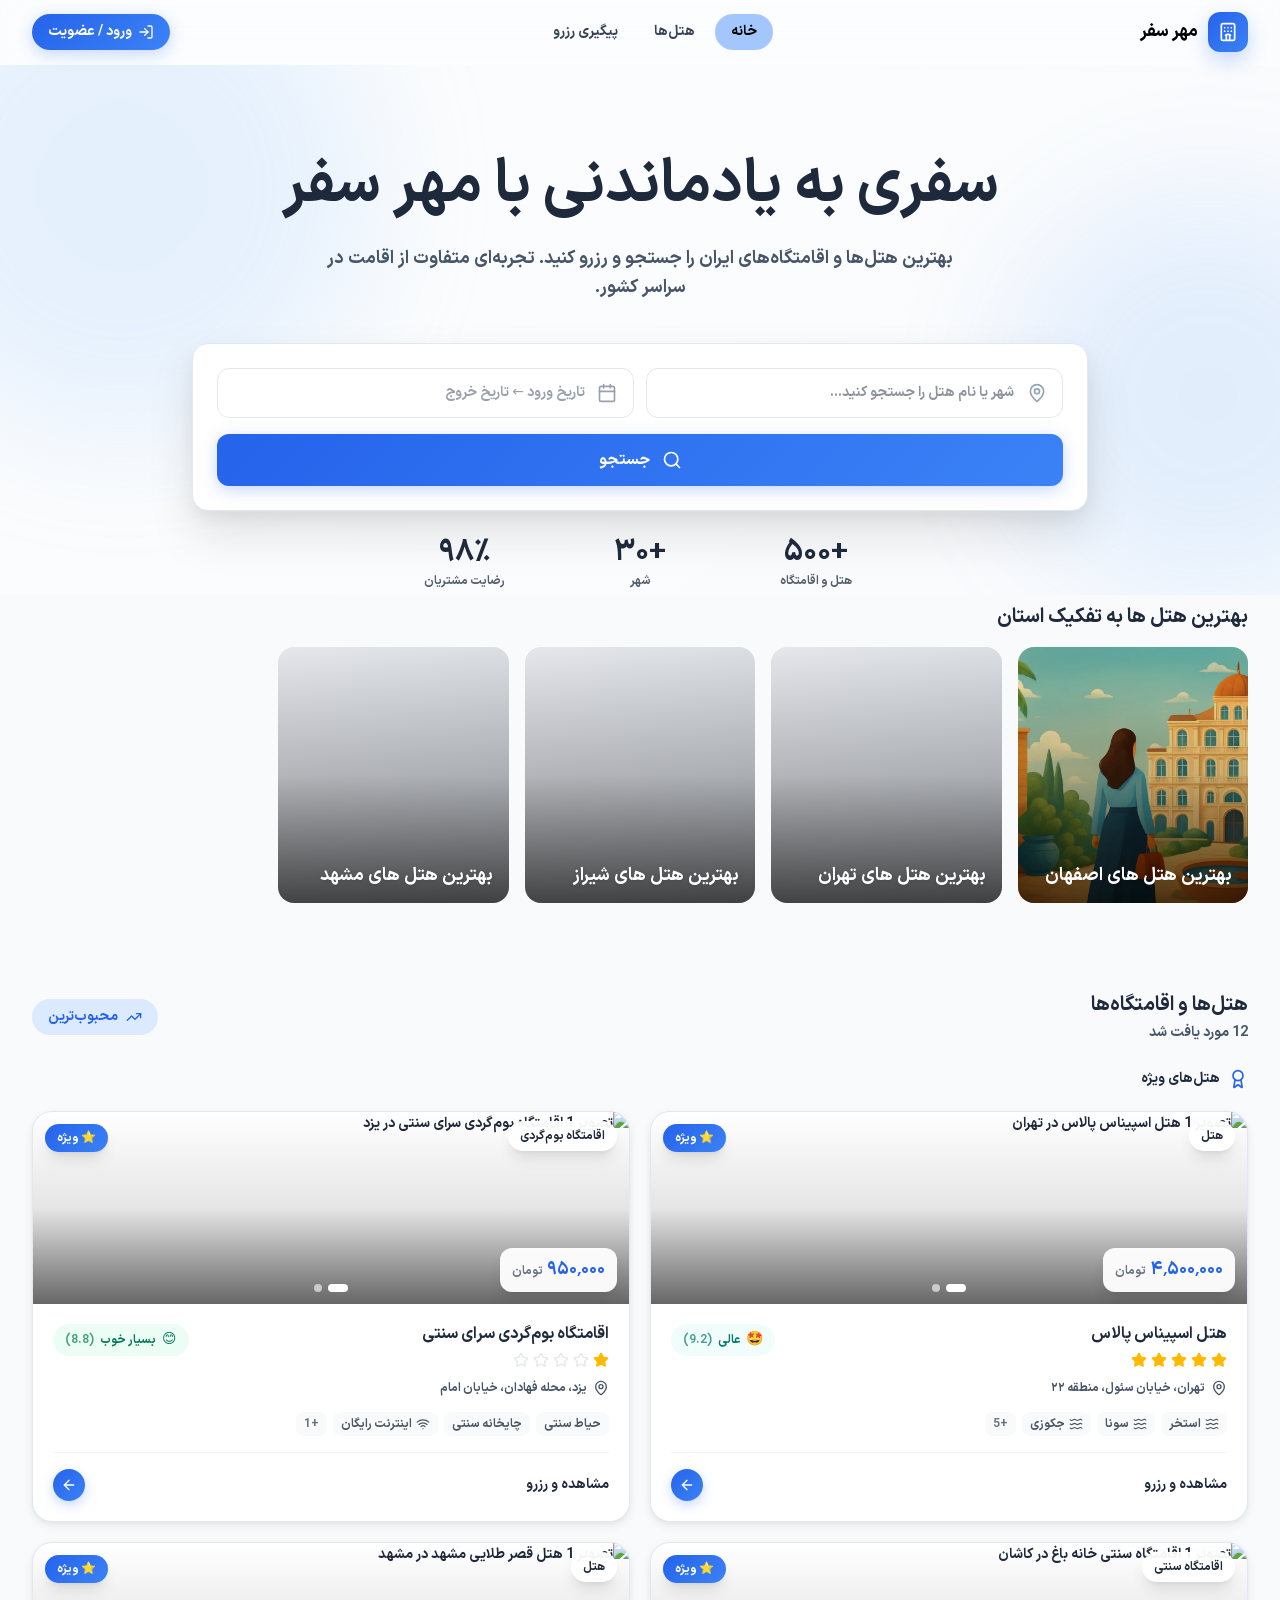
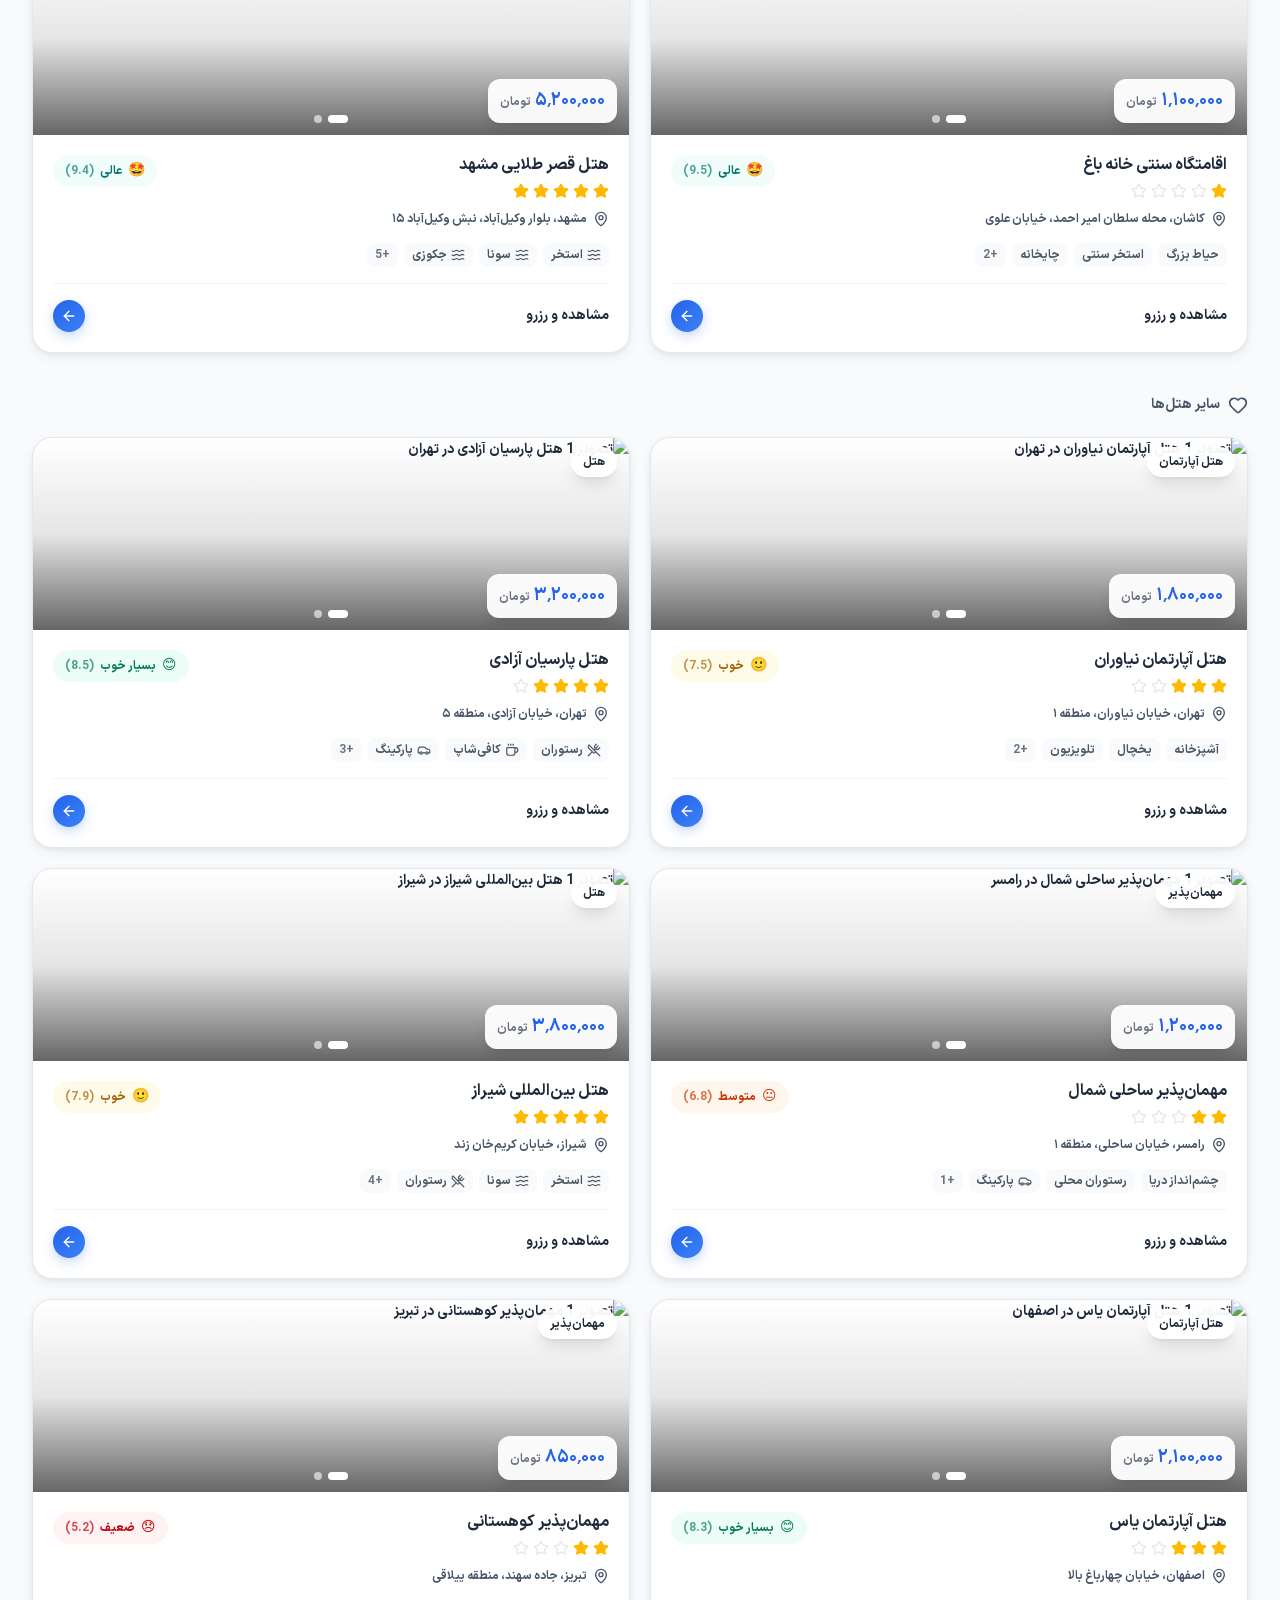
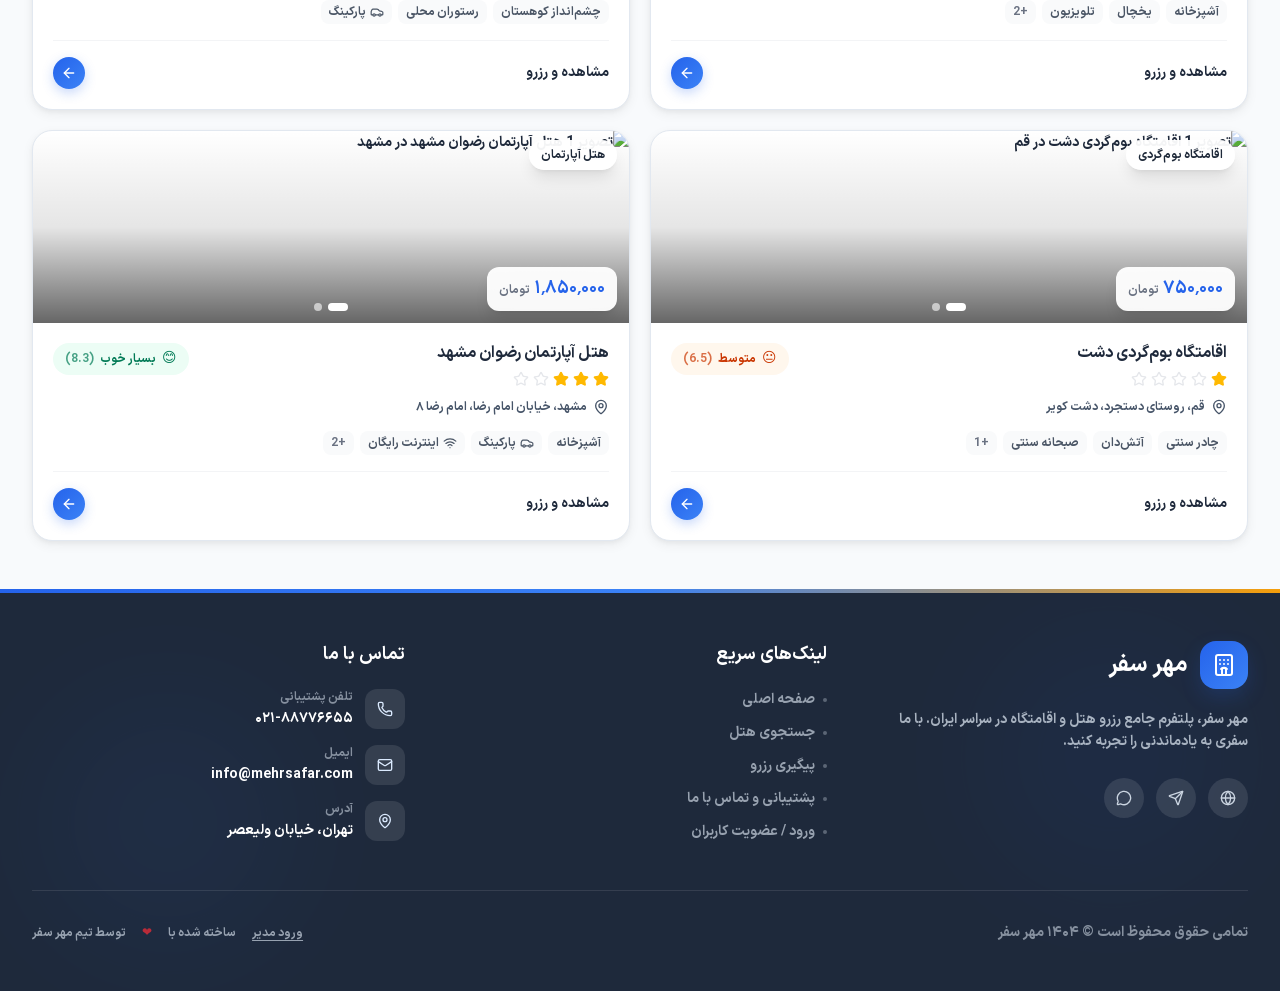
==== commit 01326e35: "Add touch-drag (finger-like) scrolling to mobile preview" ====
--- a/live.html
+++ b/live.html
@@ -13,17 +13,17 @@
     <meta property="og:description" content="جستجو و رزرو آنلاین هتل و اقامتگاه در سراسر ایران با مهر سفر." />
     <meta name="twitter:card" content="summary_large_image" />
     <title>مهر سفر - رزرو هتل و اقامتگاه</title>
-    <script type="module" crossorigin>(function(){const s=document.createElement("link").relList;if(s&&s.supports&&s.supports("modulepreload"))return;for(const c of document.querySelectorAll('link[rel="modulepreload"]'))o(c);new MutationObserver(c=>{for(const f of c)if(f.type==="childList")for(const u of f.addedNodes)u.tagName==="LINK"&&u.rel==="modulepreload"&&o(u)}).observe(document,{childList:!0,subtree:!0});function r(c){const f={};return c.integrity&&(f.integrity=c.integrity),c.referrerPolicy&&(f.referrerPolicy=c.referrerPolicy),c.crossOrigin==="use-credentials"?f.credentials="include":c.crossOrigin==="anonymous"?f.credentials="omit":f.credentials="same-origin",f}function o(c){if(c.ep)return;c.ep=!0;const f=r(c);fetch(c.href,f)}})();var Pd={exports:{}},Ai={};var yg;function lN(){if(yg)return Ai;yg=1;var a=Symbol.for("react.transitional.element"),s=Symbol.for("react.fragment");function r(o,c,f){var u=null;if(f!==void 0&&(u=""+f),c.key!==void 0&&(u=""+c.key),"key"in c){f={};for(var x in c)x!=="key"&&(f[x]=c[x])}else f=c;return c=f.ref,{$$typeof:a,type:o,key:u,ref:c!==void 0?c:null,props:f}}return Ai.Fragment=s,Ai.jsx=r,Ai.jsxs=r,Ai}var bg;function iN(){return bg||(bg=1,Pd.exports=lN()),Pd.exports}var n=iN(),$d={exports:{}},we={};var vg;function rN(){if(vg)return we;vg=1;var a=Symbol.for("react.transitional.element"),s=Symbol.for("react.portal"),r=Symbol.for("react.fragment"),o=Symbol.for("react.strict_mode"),c=Symbol.for("react.profiler"),f=Symbol.for("react.consumer"),u=Symbol.for("react.context"),x=Symbol.for("react.forward_ref"),m=Symbol.for("react.suspense"),p=Symbol.for("react.memo"),g=Symbol.for("react.lazy"),v=Symbol.for("react.activity"),C=Symbol.iterator;function k(y){return y===null||typeof y!="object"?null:(y=C&&y[C]||y["@@iterator"],typeof y=="function"?y:null)}var T={isMounted:function(){return!1},enqueueForceUpdate:function(){},enqueueReplaceState:function(){},enqueueSetState:function(){}},N=Object.assign,j={};function w(y,A,z){this.props=y,this.context=A,this.refs=j,this.updater=z||T}w.prototype.isReactComponent={},w.prototype.setState=function(y,A){if(typeof y!="object"&&typeof y!="function"&&y!=null)throw Error("takes an object of state variables to update or a function which returns an object of state variables.");this.updater.enqueueSetState(this,y,A,"setState")},w.prototype.forceUpdate=function(y){this.updater.enqueueForceUpdate(this,y,"forceUpdate")};function M(){}M.prototype=w.prototype;function R(y,A,z){this.props=y,this.context=A,this.refs=j,this.updater=z||T}var V=R.prototype=new M;V.constructor=R,N(V,w.prototype),V.isPureReactComponent=!0;var G=Array.isArray;function J(){}var $={H:null,A:null,T:null,S:null},U=Object.prototype.hasOwnProperty;function ie(y,A,z){var X=z.ref;return{$$typeof:a,type:y,key:A,ref:X!==void 0?X:null,props:z}}function I(y,A){return ie(y.type,A,y.props)}function ce(y){return typeof y=="object"&&y!==null&&y.$$typeof===a}function de(y){var A={"=":"=0",":":"=2"};return"$"+y.replace(/[=:]/g,function(z){return A[z]})}var Ne=/\/+/g;function fe(y,A){return typeof y=="object"&&y!==null&&y.key!=null?de(""+y.key):A.toString(36)}function P(y){switch(y.status){case"fulfilled":return y.value;case"rejected":throw y.reason;default:switch(typeof y.status=="string"?y.then(J,J):(y.status="pending",y.then(function(A){y.status==="pending"&&(y.status="fulfilled",y.value=A)},function(A){y.status==="pending"&&(y.status="rejected",y.reason=A)})),y.status){case"fulfilled":return y.value;case"rejected":throw y.reason}}throw y}function D(y,A,z,X,W){var re=typeof y;(re==="undefined"||re==="boolean")&&(y=null);var pe=!1;if(y===null)pe=!0;else switch(re){case"bigint":case"string":case"number":pe=!0;break;case"object":switch(y.$$typeof){case a:case s:pe=!0;break;case g:return pe=y._init,D(pe(y._payload),A,z,X,W)}}if(pe)return W=W(y),pe=X===""?"."+fe(y,0):X,G(W)?(z="",pe!=null&&(z=pe.replace(Ne,"$&/")+"/"),D(W,A,z,"",function(he){return he})):W!=null&&(ce(W)&&(W=I(W,z+(W.key==null||y&&y.key===W.key?"":(""+W.key).replace(Ne,"$&/")+"/")+pe)),A.push(W)),1;pe=0;var Ke=X===""?".":X+":";if(G(y))for(var se=0;se<y.length;se++)X=y[se],re=Ke+fe(X,se),pe+=D(X,A,z,re,W);else if(se=k(y),typeof se=="function")for(y=se.call(y),se=0;!(X=y.next()).done;)X=X.value,re=Ke+fe(X,se++),pe+=D(X,A,z,re,W);else if(re==="object"){if(typeof y.then=="function")return D(P(y),A,z,X,W);throw A=String(y),Error("Objects are not valid as a React child (found: "+(A==="[object Object]"?"object with keys {"+Object.keys(y).join(", ")+"}":A)+"). If you meant to render a collection of children, use an array instead.")}return pe}function K(y,A,z){if(y==null)return y;var X=[],W=0;return D(y,X,"","",function(re){return A.call(z,re,W++)}),X}function te(y){if(y._status===-1){var A=y._result;A=A(),A.then(function(z){(y._status===0||y._status===-1)&&(y._status=1,y._result=z)},function(z){(y._status===0||y._status===-1)&&(y._status=2,y._result=z)}),y._status===-1&&(y._status=0,y._result=A)}if(y._status===1)return y._result.default;throw y._result}var le=typeof reportError=="function"?reportError:function(y){if(typeof window=="object"&&typeof window.ErrorEvent=="function"){var A=new window.ErrorEvent("error",{bubbles:!0,cancelable:!0,message:typeof y=="object"&&y!==null&&typeof y.message=="string"?String(y.message):String(y),error:y});if(!window.dispatchEvent(A))return}else if(typeof process=="object"&&typeof process.emit=="function"){process.emit("uncaughtException",y);return}console.error(y)},B={map:K,forEach:function(y,A,z){K(y,function(){A.apply(this,arguments)},z)},count:function(y){var A=0;return K(y,function(){A++}),A},toArray:function(y){return K(y,function(A){return A})||[]},only:function(y){if(!ce(y))throw Error("React.Children.only expected to receive a single React element child.");return y}};return we.Activity=v,we.Children=B,we.Component=w,we.Fragment=r,we.Profiler=c,we.PureComponent=R,we.StrictMode=o,we.Suspense=m,we.__CLIENT_INTERNALS_DO_NOT_USE_OR_WARN_USERS_THEY_CANNOT_UPGRADE=$,we.__COMPILER_RUNTIME={__proto__:null,c:function(y){return $.H.useMemoCache(y)}},we.cache=function(y){return function(){return y.apply(null,arguments)}},we.cacheSignal=function(){return null},we.cloneElement=function(y,A,z){if(y==null)throw Error("The argument must be a React element, but you passed "+y+".");var X=N({},y.props),W=y.key;if(A!=null)for(re in A.key!==void 0&&(W=""+A.key),A)!U.call(A,re)||re==="key"||re==="__self"||re==="__source"||re==="ref"&&A.ref===void 0||(X[re]=A[re]);var re=arguments.length-2;if(re===1)X.children=z;else if(1<re){for(var pe=Array(re),Ke=0;Ke<re;Ke++)pe[Ke]=arguments[Ke+2];X.children=pe}return ie(y.type,W,X)},we.createContext=function(y){return y={$$typeof:u,_currentValue:y,_currentValue2:y,_threadCount:0,Provider:null,Consumer:null},y.Provider=y,y.Consumer={$$typeof:f,_context:y},y},we.createElement=function(y,A,z){var X,W={},re=null;if(A!=null)for(X in A.key!==void 0&&(re=""+A.key),A)U.call(A,X)&&X!=="key"&&X!=="__self"&&X!=="__source"&&(W[X]=A[X]);var pe=arguments.length-2;if(pe===1)W.children=z;else if(1<pe){for(var Ke=Array(pe),se=0;se<pe;se++)Ke[se]=arguments[se+2];W.children=Ke}if(y&&y.defaultProps)for(X in pe=y.defaultProps,pe)W[X]===void 0&&(W[X]=pe[X]);return ie(y,re,W)},we.createRef=function(){return{current:null}},we.forwardRef=function(y){return{$$typeof:x,render:y}},we.isValidElement=ce,we.lazy=function(y){return{$$typeof:g,_payload:{_status:-1,_result:y},_init:te}},we.memo=function(y,A){return{$$typeof:p,type:y,compare:A===void 0?null:A}},we.startTransition=function(y){var A=$.T,z={};$.T=z;try{var X=y(),W=$.S;W!==null&&W(z,X),typeof X=="object"&&X!==null&&typeof X.then=="function"&&X.then(J,le)}catch(re){le(re)}finally{A!==null&&z.types!==null&&(A.types=z.types),$.T=A}},we.unstable_useCacheRefresh=function(){return $.H.useCacheRefresh()},we.use=function(y){return $.H.use(y)},we.useActionState=function(y,A,z){return $.H.useActionState(y,A,z)},we.useCallback=function(y,A){return $.H.useCallback(y,A)},we.useContext=function(y){return $.H.useContext(y)},we.useDebugValue=function(){},we.useDeferredValue=function(y,A){return $.H.useDeferredValue(y,A)},we.useEffect=function(y,A){return $.H.useEffect(y,A)},we.useEffectEvent=function(y){return $.H.useEffectEvent(y)},we.useId=function(){return $.H.useId()},we.useImperativeHandle=function(y,A,z){return $.H.useImperativeHandle(y,A,z)},we.useInsertionEffect=function(y,A){return $.H.useInsertionEffect(y,A)},we.useLayoutEffect=function(y,A){return $.H.useLayoutEffect(y,A)},we.useMemo=function(y,A){return $.H.useMemo(y,A)},we.useOptimistic=function(y,A){return $.H.useOptimistic(y,A)},we.useReducer=function(y,A,z){return $.H.useReducer(y,A,z)},we.useRef=function(y){return $.H.useRef(y)},we.useState=function(y){return $.H.useState(y)},we.useSyncExternalStore=function(y,A,z){return $.H.useSyncExternalStore(y,A,z)},we.useTransition=function(){return $.H.useTransition()},we.version="19.2.6",we}var jg;function bh(){return jg||(jg=1,$d.exports=rN()),$d.exports}var S=bh(),Yd={exports:{}},Ri={},qd={exports:{}},Gd={};var Ng;function oN(){return Ng||(Ng=1,(function(a){function s(D,K){var te=D.length;D.push(K);e:for(;0<te;){var le=te-1>>>1,B=D[le];if(0<c(B,K))D[le]=K,D[te]=B,te=le;else break e}}function r(D){return D.length===0?null:D[0]}function o(D){if(D.length===0)return null;var K=D[0],te=D.pop();if(te!==K){D[0]=te;e:for(var le=0,B=D.length,y=B>>>1;le<y;){var A=2*(le+1)-1,z=D[A],X=A+1,W=D[X];if(0>c(z,te))X<B&&0>c(W,z)?(D[le]=W,D[X]=te,le=X):(D[le]=z,D[A]=te,le=A);else if(X<B&&0>c(W,te))D[le]=W,D[X]=te,le=X;else break e}}return K}function c(D,K){var te=D.sortIndex-K.sortIndex;return te!==0?te:D.id-K.id}if(a.unstable_now=void 0,typeof performance=="object"&&typeof performance.now=="function"){var f=performance;a.unstable_now=function(){return f.now()}}else{var u=Date,x=u.now();a.unstable_now=function(){return u.now()-x}}var m=[],p=[],g=1,v=null,C=3,k=!1,T=!1,N=!1,j=!1,w=typeof setTimeout=="function"?setTimeout:null,M=typeof clearTimeout=="function"?clearTimeout:null,R=typeof setImmediate<"u"?setImmediate:null;function V(D){for(var K=r(p);K!==null;){if(K.callback===null)o(p);else if(K.startTime<=D)o(p),K.sortIndex=K.expirationTime,s(m,K);else break;K=r(p)}}function G(D){if(N=!1,V(D),!T)if(r(m)!==null)T=!0,J||(J=!0,de());else{var K=r(p);K!==null&&P(G,K.startTime-D)}}var J=!1,$=-1,U=5,ie=-1;function I(){return j?!0:!(a.unstable_now()-ie<U)}function ce(){if(j=!1,J){var D=a.unstable_now();ie=D;var K=!0;try{e:{T=!1,N&&(N=!1,M($),$=-1),k=!0;var te=C;try{t:{for(V(D),v=r(m);v!==null&&!(v.expirationTime>D&&I());){var le=v.callback;if(typeof le=="function"){v.callback=null,C=v.priorityLevel;var B=le(v.expirationTime<=D);if(D=a.unstable_now(),typeof B=="function"){v.callback=B,V(D),K=!0;break t}v===r(m)&&o(m),V(D)}else o(m);v=r(m)}if(v!==null)K=!0;else{var y=r(p);y!==null&&P(G,y.startTime-D),K=!1}}break e}finally{v=null,C=te,k=!1}K=void 0}}finally{K?de():J=!1}}}var de;if(typeof R=="function")de=function(){R(ce)};else if(typeof MessageChannel<"u"){var Ne=new MessageChannel,fe=Ne.port2;Ne.port1.onmessage=ce,de=function(){fe.postMessage(null)}}else de=function(){w(ce,0)};function P(D,K){$=w(function(){D(a.unstable_now())},K)}a.unstable_IdlePriority=5,a.unstable_ImmediatePriority=1,a.unstable_LowPriority=4,a.unstable_NormalPriority=3,a.unstable_Profiling=null,a.unstable_UserBlockingPriority=2,a.unstable_cancelCallback=function(D){D.callback=null},a.unstable_forceFrameRate=function(D){0>D||125<D?console.error("forceFrameRate takes a positive int between 0 and 125, forcing frame rates higher than 125 fps is not supported"):U=0<D?Math.floor(1e3/D):5},a.unstable_getCurrentPriorityLevel=function(){return C},a.unstable_next=function(D){switch(C){case 1:case 2:case 3:var K=3;break;default:K=C}var te=C;C=K;try{return D()}finally{C=te}},a.unstable_requestPaint=function(){j=!0},a.unstable_runWithPriority=function(D,K){switch(D){case 1:case 2:case 3:case 4:case 5:break;default:D=3}var te=C;C=D;try{return K()}finally{C=te}},a.unstable_scheduleCallback=function(D,K,te){var le=a.unstable_now();switch(typeof te=="object"&&te!==null?(te=te.delay,te=typeof te=="number"&&0<te?le+te:le):te=le,D){case 1:var B=-1;break;case 2:B=250;break;case 5:B=1073741823;break;case 4:B=1e4;break;default:B=5e3}return B=te+B,D={id:g++,callback:K,priorityLevel:D,startTime:te,expirationTime:B,sortIndex:-1},te>le?(D.sortIndex=te,s(p,D),r(m)===null&&D===r(p)&&(N?(M($),$=-1):N=!0,P(G,te-le))):(D.sortIndex=B,s(m,D),T||k||(T=!0,J||(J=!0,de()))),D},a.unstable_shouldYield=I,a.unstable_wrapCallback=function(D){var K=C;return function(){var te=C;C=K;try{return D.apply(this,arguments)}finally{C=te}}}})(Gd)),Gd}var wg;function cN(){return wg||(wg=1,qd.exports=oN()),qd.exports}var Xd={exports:{}},zt={};var Sg;function uN(){if(Sg)return zt;Sg=1;var a=bh();function s(m){var p="https://react.dev/errors/"+m;if(1<arguments.length){p+="?args[]="+encodeURIComponent(arguments[1]);for(var g=2;g<arguments.length;g++)p+="&args[]="+encodeURIComponent(arguments[g])}return"Minified React error #"+m+"; visit "+p+" for the full message or use the non-minified dev environment for full errors and additional helpful warnings."}function r(){}var o={d:{f:r,r:function(){throw Error(s(522))},D:r,C:r,L:r,m:r,X:r,S:r,M:r},p:0,findDOMNode:null},c=Symbol.for("react.portal");function f(m,p,g){var v=3<arguments.length&&arguments[3]!==void 0?arguments[3]:null;return{$$typeof:c,key:v==null?null:""+v,children:m,containerInfo:p,implementation:g}}var u=a.__CLIENT_INTERNALS_DO_NOT_USE_OR_WARN_USERS_THEY_CANNOT_UPGRADE;function x(m,p){if(m==="font")return"";if(typeof p=="string")return p==="use-credentials"?p:""}return zt.__DOM_INTERNALS_DO_NOT_USE_OR_WARN_USERS_THEY_CANNOT_UPGRADE=o,zt.createPortal=function(m,p){var g=2<arguments.length&&arguments[2]!==void 0?arguments[2]:null;if(!p||p.nodeType!==1&&p.nodeType!==9&&p.nodeType!==11)throw Error(s(299));return f(m,p,null,g)},zt.flushSync=function(m){var p=u.T,g=o.p;try{if(u.T=null,o.p=2,m)return m()}finally{u.T=p,o.p=g,o.d.f()}},zt.preconnect=function(m,p){typeof m=="string"&&(p?(p=p.crossOrigin,p=typeof p=="string"?p==="use-credentials"?p:"":void 0):p=null,o.d.C(m,p))},zt.prefetchDNS=function(m){typeof m=="string"&&o.d.D(m)},zt.preinit=function(m,p){if(typeof m=="string"&&p&&typeof p.as=="string"){var g=p.as,v=x(g,p.crossOrigin),C=typeof p.integrity=="string"?p.integrity:void 0,k=typeof p.fetchPriority=="string"?p.fetchPriority:void 0;g==="style"?o.d.S(m,typeof p.precedence=="string"?p.precedence:void 0,{crossOrigin:v,integrity:C,fetchPriority:k}):g==="script"&&o.d.X(m,{crossOrigin:v,integrity:C,fetchPriority:k,nonce:typeof p.nonce=="string"?p.nonce:void 0})}},zt.preinitModule=function(m,p){if(typeof m=="string")if(typeof p=="object"&&p!==null){if(p.as==null||p.as==="script"){var g=x(p.as,p.crossOrigin);o.d.M(m,{crossOrigin:g,integrity:typeof p.integrity=="string"?p.integrity:void 0,nonce:typeof p.nonce=="string"?p.nonce:void 0})}}else p==null&&o.d.M(m)},zt.preload=function(m,p){if(typeof m=="string"&&typeof p=="object"&&p!==null&&typeof p.as=="string"){var g=p.as,v=x(g,p.crossOrigin);o.d.L(m,g,{crossOrigin:v,integrity:typeof p.integrity=="string"?p.integrity:void 0,nonce:typeof p.nonce=="string"?p.nonce:void 0,type:typeof p.type=="string"?p.type:void 0,fetchPriority:typeof p.fetchPriority=="string"?p.fetchPriority:void 0,referrerPolicy:typeof p.referrerPolicy=="string"?p.referrerPolicy:void 0,imageSrcSet:typeof p.imageSrcSet=="string"?p.imageSrcSet:void 0,imageSizes:typeof p.imageSizes=="string"?p.imageSizes:void 0,media:typeof p.media=="string"?p.media:void 0})}},zt.preloadModule=function(m,p){if(typeof m=="string")if(p){var g=x(p.as,p.crossOrigin);o.d.m(m,{as:typeof p.as=="string"&&p.as!=="script"?p.as:void 0,crossOrigin:g,integrity:typeof p.integrity=="string"?p.integrity:void 0})}else o.d.m(m)},zt.requestFormReset=function(m){o.d.r(m)},zt.unstable_batchedUpdates=function(m,p){return m(p)},zt.useFormState=function(m,p,g){return u.H.useFormState(m,p,g)},zt.useFormStatus=function(){return u.H.useHostTransitionStatus()},zt.version="19.2.6",zt}var Cg;function T1(){if(Cg)return Xd.exports;Cg=1;function a(){if(!(typeof __REACT_DEVTOOLS_GLOBAL_HOOK__>"u"||typeof __REACT_DEVTOOLS_GLOBAL_HOOK__.checkDCE!="function"))try{__REACT_DEVTOOLS_GLOBAL_HOOK__.checkDCE(a)}catch(s){console.error(s)}}return a(),Xd.exports=uN(),Xd.exports}var kg;function dN(){if(kg)return Ri;kg=1;var a=cN(),s=bh(),r=T1();function o(e){var t="https://react.dev/errors/"+e;if(1<arguments.length){t+="?args[]="+encodeURIComponent(arguments[1]);for(var l=2;l<arguments.length;l++)t+="&args[]="+encodeURIComponent(arguments[l])}return"Minified React error #"+e+"; visit "+t+" for the full message or use the non-minified dev environment for full errors and additional helpful warnings."}function c(e){return!(!e||e.nodeType!==1&&e.nodeType!==9&&e.nodeType!==11)}function f(e){var t=e,l=e;if(e.alternate)for(;t.return;)t=t.return;else{e=t;do t=e,(t.flags&4098)!==0&&(l=t.return),e=t.return;while(e)}return t.tag===3?l:null}function u(e){if(e.tag===13){var t=e.memoizedState;if(t===null&&(e=e.alternate,e!==null&&(t=e.memoizedState)),t!==null)return t.dehydrated}return null}function x(e){if(e.tag===31){var t=e.memoizedState;if(t===null&&(e=e.alternate,e!==null&&(t=e.memoizedState)),t!==null)return t.dehydrated}return null}function m(e){if(f(e)!==e)throw Error(o(188))}function p(e){var t=e.alternate;if(!t){if(t=f(e),t===null)throw Error(o(188));return t!==e?null:e}for(var l=e,i=t;;){var d=l.return;if(d===null)break;var h=d.alternate;if(h===null){if(i=d.return,i!==null){l=i;continue}break}if(d.child===h.child){for(h=d.child;h;){if(h===l)return m(d),e;if(h===i)return m(d),t;h=h.sibling}throw Error(o(188))}if(l.return!==i.return)l=d,i=h;else{for(var b=!1,E=d.child;E;){if(E===l){b=!0,l=d,i=h;break}if(E===i){b=!0,i=d,l=h;break}E=E.sibling}if(!b){for(E=h.child;E;){if(E===l){b=!0,l=h,i=d;break}if(E===i){b=!0,i=h,l=d;break}E=E.sibling}if(!b)throw Error(o(189))}}if(l.alternate!==i)throw Error(o(190))}if(l.tag!==3)throw Error(o(188));return l.stateNode.current===l?e:t}function g(e){var t=e.tag;if(t===5||t===26||t===27||t===6)return e;for(e=e.child;e!==null;){if(t=g(e),t!==null)return t;e=e.sibling}return null}var v=Object.assign,C=Symbol.for("react.element"),k=Symbol.for("react.transitional.element"),T=Symbol.for("react.portal"),N=Symbol.for("react.fragment"),j=Symbol.for("react.strict_mode"),w=Symbol.for("react.profiler"),M=Symbol.for("react.consumer"),R=Symbol.for("react.context"),V=Symbol.for("react.forward_ref"),G=Symbol.for("react.suspense"),J=Symbol.for("react.suspense_list"),$=Symbol.for("react.memo"),U=Symbol.for("react.lazy"),ie=Symbol.for("react.activity"),I=Symbol.for("react.memo_cache_sentinel"),ce=Symbol.iterator;function de(e){return e===null||typeof e!="object"?null:(e=ce&&e[ce]||e["@@iterator"],typeof e=="function"?e:null)}var Ne=Symbol.for("react.client.reference");function fe(e){if(e==null)return null;if(typeof e=="function")return e.$$typeof===Ne?null:e.displayName||e.name||null;if(typeof e=="string")return e;switch(e){case N:return"Fragment";case w:return"Profiler";case j:return"StrictMode";case G:return"Suspense";case J:return"SuspenseList";case ie:return"Activity"}if(typeof e=="object")switch(e.$$typeof){case T:return"Portal";case R:return e.displayName||"Context";case M:return(e._context.displayName||"Context")+".Consumer";case V:var t=e.render;return e=e.displayName,e||(e=t.displayName||t.name||"",e=e!==""?"ForwardRef("+e+")":"ForwardRef"),e;case $:return t=e.displayName||null,t!==null?t:fe(e.type)||"Memo";case U:t=e._payload,e=e._init;try{return fe(e(t))}catch{}}return null}var P=Array.isArray,D=s.__CLIENT_INTERNALS_DO_NOT_USE_OR_WARN_USERS_THEY_CANNOT_UPGRADE,K=r.__DOM_INTERNALS_DO_NOT_USE_OR_WARN_USERS_THEY_CANNOT_UPGRADE,te={pending:!1,data:null,method:null,action:null},le=[],B=-1;function y(e){return{current:e}}function A(e){0>B||(e.current=le[B],le[B]=null,B--)}function z(e,t){B++,le[B]=e.current,e.current=t}var X=y(null),W=y(null),re=y(null),pe=y(null);function Ke(e,t){switch(z(re,t),z(W,e),z(X,null),t.nodeType){case 9:case 11:e=(e=t.documentElement)&&(e=e.namespaceURI)?Px(e):0;break;default:if(e=t.tagName,t=t.namespaceURI)t=Px(t),e=$x(t,e);else switch(e){case"svg":e=1;break;case"math":e=2;break;default:e=0}}A(X),z(X,e)}function se(){A(X),A(W),A(re)}function he(e){e.memoizedState!==null&&z(pe,e);var t=X.current,l=$x(t,e.type);t!==l&&(z(W,e),z(X,l))}function Re(e){W.current===e&&(A(X),A(W)),pe.current===e&&(A(pe),ki._currentValue=te)}var Qe,mt;function Dt(e){if(Qe===void 0)try{throw Error()}catch(l){var t=l.stack.trim().match(/\n( *(at )?)/);Qe=t&&t[1]||"",mt=-1<l.stack.indexOf(`
+    <script type="module" crossorigin>(function(){const s=document.createElement("link").relList;if(s&&s.supports&&s.supports("modulepreload"))return;for(const c of document.querySelectorAll('link[rel="modulepreload"]'))o(c);new MutationObserver(c=>{for(const f of c)if(f.type==="childList")for(const u of f.addedNodes)u.tagName==="LINK"&&u.rel==="modulepreload"&&o(u)}).observe(document,{childList:!0,subtree:!0});function r(c){const f={};return c.integrity&&(f.integrity=c.integrity),c.referrerPolicy&&(f.referrerPolicy=c.referrerPolicy),c.crossOrigin==="use-credentials"?f.credentials="include":c.crossOrigin==="anonymous"?f.credentials="omit":f.credentials="same-origin",f}function o(c){if(c.ep)return;c.ep=!0;const f=r(c);fetch(c.href,f)}})();var Pd={exports:{}},Ai={};var yg;function lN(){if(yg)return Ai;yg=1;var a=Symbol.for("react.transitional.element"),s=Symbol.for("react.fragment");function r(o,c,f){var u=null;if(f!==void 0&&(u=""+f),c.key!==void 0&&(u=""+c.key),"key"in c){f={};for(var x in c)x!=="key"&&(f[x]=c[x])}else f=c;return c=f.ref,{$$typeof:a,type:o,key:u,ref:c!==void 0?c:null,props:f}}return Ai.Fragment=s,Ai.jsx=r,Ai.jsxs=r,Ai}var bg;function iN(){return bg||(bg=1,Pd.exports=lN()),Pd.exports}var n=iN(),$d={exports:{}},we={};var vg;function rN(){if(vg)return we;vg=1;var a=Symbol.for("react.transitional.element"),s=Symbol.for("react.portal"),r=Symbol.for("react.fragment"),o=Symbol.for("react.strict_mode"),c=Symbol.for("react.profiler"),f=Symbol.for("react.consumer"),u=Symbol.for("react.context"),x=Symbol.for("react.forward_ref"),m=Symbol.for("react.suspense"),p=Symbol.for("react.memo"),g=Symbol.for("react.lazy"),v=Symbol.for("react.activity"),C=Symbol.iterator;function k(y){return y===null||typeof y!="object"?null:(y=C&&y[C]||y["@@iterator"],typeof y=="function"?y:null)}var T={isMounted:function(){return!1},enqueueForceUpdate:function(){},enqueueReplaceState:function(){},enqueueSetState:function(){}},N=Object.assign,j={};function w(y,A,z){this.props=y,this.context=A,this.refs=j,this.updater=z||T}w.prototype.isReactComponent={},w.prototype.setState=function(y,A){if(typeof y!="object"&&typeof y!="function"&&y!=null)throw Error("takes an object of state variables to update or a function which returns an object of state variables.");this.updater.enqueueSetState(this,y,A,"setState")},w.prototype.forceUpdate=function(y){this.updater.enqueueForceUpdate(this,y,"forceUpdate")};function M(){}M.prototype=w.prototype;function R(y,A,z){this.props=y,this.context=A,this.refs=j,this.updater=z||T}var O=R.prototype=new M;O.constructor=R,N(O,w.prototype),O.isPureReactComponent=!0;var q=Array.isArray;function K(){}var $={H:null,A:null,T:null,S:null},P=Object.prototype.hasOwnProperty;function ie(y,A,z){var Y=z.ref;return{$$typeof:a,type:y,key:A,ref:Y!==void 0?Y:null,props:z}}function F(y,A){return ie(y.type,A,y.props)}function ce(y){return typeof y=="object"&&y!==null&&y.$$typeof===a}function fe(y){var A={"=":"=0",":":"=2"};return"$"+y.replace(/[=:]/g,function(z){return A[z]})}var je=/\/+/g;function de(y,A){return typeof y=="object"&&y!==null&&y.key!=null?fe(""+y.key):A.toString(36)}function U(y){switch(y.status){case"fulfilled":return y.value;case"rejected":throw y.reason;default:switch(typeof y.status=="string"?y.then(K,K):(y.status="pending",y.then(function(A){y.status==="pending"&&(y.status="fulfilled",y.value=A)},function(A){y.status==="pending"&&(y.status="rejected",y.reason=A)})),y.status){case"fulfilled":return y.value;case"rejected":throw y.reason}}throw y}function D(y,A,z,Y,Z){var re=typeof y;(re==="undefined"||re==="boolean")&&(y=null);var pe=!1;if(y===null)pe=!0;else switch(re){case"bigint":case"string":case"number":pe=!0;break;case"object":switch(y.$$typeof){case a:case s:pe=!0;break;case g:return pe=y._init,D(pe(y._payload),A,z,Y,Z)}}if(pe)return Z=Z(y),pe=Y===""?"."+de(y,0):Y,q(Z)?(z="",pe!=null&&(z=pe.replace(je,"$&/")+"/"),D(Z,A,z,"",function(he){return he})):Z!=null&&(ce(Z)&&(Z=F(Z,z+(Z.key==null||y&&y.key===Z.key?"":(""+Z.key).replace(je,"$&/")+"/")+pe)),A.push(Z)),1;pe=0;var Ke=Y===""?".":Y+":";if(q(y))for(var le=0;le<y.length;le++)Y=y[le],re=Ke+de(Y,le),pe+=D(Y,A,z,re,Z);else if(le=k(y),typeof le=="function")for(y=le.call(y),le=0;!(Y=y.next()).done;)Y=Y.value,re=Ke+de(Y,le++),pe+=D(Y,A,z,re,Z);else if(re==="object"){if(typeof y.then=="function")return D(U(y),A,z,Y,Z);throw A=String(y),Error("Objects are not valid as a React child (found: "+(A==="[object Object]"?"object with keys {"+Object.keys(y).join(", ")+"}":A)+"). If you meant to render a collection of children, use an array instead.")}return pe}function W(y,A,z){if(y==null)return y;var Y=[],Z=0;return D(y,Y,"","",function(re){return A.call(z,re,Z++)}),Y}function ee(y){if(y._status===-1){var A=y._result;A=A(),A.then(function(z){(y._status===0||y._status===-1)&&(y._status=1,y._result=z)},function(z){(y._status===0||y._status===-1)&&(y._status=2,y._result=z)}),y._status===-1&&(y._status=0,y._result=A)}if(y._status===1)return y._result.default;throw y._result}var se=typeof reportError=="function"?reportError:function(y){if(typeof window=="object"&&typeof window.ErrorEvent=="function"){var A=new window.ErrorEvent("error",{bubbles:!0,cancelable:!0,message:typeof y=="object"&&y!==null&&typeof y.message=="string"?String(y.message):String(y),error:y});if(!window.dispatchEvent(A))return}else if(typeof process=="object"&&typeof process.emit=="function"){process.emit("uncaughtException",y);return}console.error(y)},_={map:W,forEach:function(y,A,z){W(y,function(){A.apply(this,arguments)},z)},count:function(y){var A=0;return W(y,function(){A++}),A},toArray:function(y){return W(y,function(A){return A})||[]},only:function(y){if(!ce(y))throw Error("React.Children.only expected to receive a single React element child.");return y}};return we.Activity=v,we.Children=_,we.Component=w,we.Fragment=r,we.Profiler=c,we.PureComponent=R,we.StrictMode=o,we.Suspense=m,we.__CLIENT_INTERNALS_DO_NOT_USE_OR_WARN_USERS_THEY_CANNOT_UPGRADE=$,we.__COMPILER_RUNTIME={__proto__:null,c:function(y){return $.H.useMemoCache(y)}},we.cache=function(y){return function(){return y.apply(null,arguments)}},we.cacheSignal=function(){return null},we.cloneElement=function(y,A,z){if(y==null)throw Error("The argument must be a React element, but you passed "+y+".");var Y=N({},y.props),Z=y.key;if(A!=null)for(re in A.key!==void 0&&(Z=""+A.key),A)!P.call(A,re)||re==="key"||re==="__self"||re==="__source"||re==="ref"&&A.ref===void 0||(Y[re]=A[re]);var re=arguments.length-2;if(re===1)Y.children=z;else if(1<re){for(var pe=Array(re),Ke=0;Ke<re;Ke++)pe[Ke]=arguments[Ke+2];Y.children=pe}return ie(y.type,Z,Y)},we.createContext=function(y){return y={$$typeof:u,_currentValue:y,_currentValue2:y,_threadCount:0,Provider:null,Consumer:null},y.Provider=y,y.Consumer={$$typeof:f,_context:y},y},we.createElement=function(y,A,z){var Y,Z={},re=null;if(A!=null)for(Y in A.key!==void 0&&(re=""+A.key),A)P.call(A,Y)&&Y!=="key"&&Y!=="__self"&&Y!=="__source"&&(Z[Y]=A[Y]);var pe=arguments.length-2;if(pe===1)Z.children=z;else if(1<pe){for(var Ke=Array(pe),le=0;le<pe;le++)Ke[le]=arguments[le+2];Z.children=Ke}if(y&&y.defaultProps)for(Y in pe=y.defaultProps,pe)Z[Y]===void 0&&(Z[Y]=pe[Y]);return ie(y,re,Z)},we.createRef=function(){return{current:null}},we.forwardRef=function(y){return{$$typeof:x,render:y}},we.isValidElement=ce,we.lazy=function(y){return{$$typeof:g,_payload:{_status:-1,_result:y},_init:ee}},we.memo=function(y,A){return{$$typeof:p,type:y,compare:A===void 0?null:A}},we.startTransition=function(y){var A=$.T,z={};$.T=z;try{var Y=y(),Z=$.S;Z!==null&&Z(z,Y),typeof Y=="object"&&Y!==null&&typeof Y.then=="function"&&Y.then(K,se)}catch(re){se(re)}finally{A!==null&&z.types!==null&&(A.types=z.types),$.T=A}},we.unstable_useCacheRefresh=function(){return $.H.useCacheRefresh()},we.use=function(y){return $.H.use(y)},we.useActionState=function(y,A,z){return $.H.useActionState(y,A,z)},we.useCallback=function(y,A){return $.H.useCallback(y,A)},we.useContext=function(y){return $.H.useContext(y)},we.useDebugValue=function(){},we.useDeferredValue=function(y,A){return $.H.useDeferredValue(y,A)},we.useEffect=function(y,A){return $.H.useEffect(y,A)},we.useEffectEvent=function(y){return $.H.useEffectEvent(y)},we.useId=function(){return $.H.useId()},we.useImperativeHandle=function(y,A,z){return $.H.useImperativeHandle(y,A,z)},we.useInsertionEffect=function(y,A){return $.H.useInsertionEffect(y,A)},we.useLayoutEffect=function(y,A){return $.H.useLayoutEffect(y,A)},we.useMemo=function(y,A){return $.H.useMemo(y,A)},we.useOptimistic=function(y,A){return $.H.useOptimistic(y,A)},we.useReducer=function(y,A,z){return $.H.useReducer(y,A,z)},we.useRef=function(y){return $.H.useRef(y)},we.useState=function(y){return $.H.useState(y)},we.useSyncExternalStore=function(y,A,z){return $.H.useSyncExternalStore(y,A,z)},we.useTransition=function(){return $.H.useTransition()},we.version="19.2.6",we}var jg;function bh(){return jg||(jg=1,$d.exports=rN()),$d.exports}var S=bh(),Yd={exports:{}},Ri={},qd={exports:{}},Gd={};var Ng;function oN(){return Ng||(Ng=1,(function(a){function s(D,W){var ee=D.length;D.push(W);e:for(;0<ee;){var se=ee-1>>>1,_=D[se];if(0<c(_,W))D[se]=W,D[ee]=_,ee=se;else break e}}function r(D){return D.length===0?null:D[0]}function o(D){if(D.length===0)return null;var W=D[0],ee=D.pop();if(ee!==W){D[0]=ee;e:for(var se=0,_=D.length,y=_>>>1;se<y;){var A=2*(se+1)-1,z=D[A],Y=A+1,Z=D[Y];if(0>c(z,ee))Y<_&&0>c(Z,z)?(D[se]=Z,D[Y]=ee,se=Y):(D[se]=z,D[A]=ee,se=A);else if(Y<_&&0>c(Z,ee))D[se]=Z,D[Y]=ee,se=Y;else break e}}return W}function c(D,W){var ee=D.sortIndex-W.sortIndex;return ee!==0?ee:D.id-W.id}if(a.unstable_now=void 0,typeof performance=="object"&&typeof performance.now=="function"){var f=performance;a.unstable_now=function(){return f.now()}}else{var u=Date,x=u.now();a.unstable_now=function(){return u.now()-x}}var m=[],p=[],g=1,v=null,C=3,k=!1,T=!1,N=!1,j=!1,w=typeof setTimeout=="function"?setTimeout:null,M=typeof clearTimeout=="function"?clearTimeout:null,R=typeof setImmediate<"u"?setImmediate:null;function O(D){for(var W=r(p);W!==null;){if(W.callback===null)o(p);else if(W.startTime<=D)o(p),W.sortIndex=W.expirationTime,s(m,W);else break;W=r(p)}}function q(D){if(N=!1,O(D),!T)if(r(m)!==null)T=!0,K||(K=!0,fe());else{var W=r(p);W!==null&&U(q,W.startTime-D)}}var K=!1,$=-1,P=5,ie=-1;function F(){return j?!0:!(a.unstable_now()-ie<P)}function ce(){if(j=!1,K){var D=a.unstable_now();ie=D;var W=!0;try{e:{T=!1,N&&(N=!1,M($),$=-1),k=!0;var ee=C;try{t:{for(O(D),v=r(m);v!==null&&!(v.expirationTime>D&&F());){var se=v.callback;if(typeof se=="function"){v.callback=null,C=v.priorityLevel;var _=se(v.expirationTime<=D);if(D=a.unstable_now(),typeof _=="function"){v.callback=_,O(D),W=!0;break t}v===r(m)&&o(m),O(D)}else o(m);v=r(m)}if(v!==null)W=!0;else{var y=r(p);y!==null&&U(q,y.startTime-D),W=!1}}break e}finally{v=null,C=ee,k=!1}W=void 0}}finally{W?fe():K=!1}}}var fe;if(typeof R=="function")fe=function(){R(ce)};else if(typeof MessageChannel<"u"){var je=new MessageChannel,de=je.port2;je.port1.onmessage=ce,fe=function(){de.postMessage(null)}}else fe=function(){w(ce,0)};function U(D,W){$=w(function(){D(a.unstable_now())},W)}a.unstable_IdlePriority=5,a.unstable_ImmediatePriority=1,a.unstable_LowPriority=4,a.unstable_NormalPriority=3,a.unstable_Profiling=null,a.unstable_UserBlockingPriority=2,a.unstable_cancelCallback=function(D){D.callback=null},a.unstable_forceFrameRate=function(D){0>D||125<D?console.error("forceFrameRate takes a positive int between 0 and 125, forcing frame rates higher than 125 fps is not supported"):P=0<D?Math.floor(1e3/D):5},a.unstable_getCurrentPriorityLevel=function(){return C},a.unstable_next=function(D){switch(C){case 1:case 2:case 3:var W=3;break;default:W=C}var ee=C;C=W;try{return D()}finally{C=ee}},a.unstable_requestPaint=function(){j=!0},a.unstable_runWithPriority=function(D,W){switch(D){case 1:case 2:case 3:case 4:case 5:break;default:D=3}var ee=C;C=D;try{return W()}finally{C=ee}},a.unstable_scheduleCallback=function(D,W,ee){var se=a.unstable_now();switch(typeof ee=="object"&&ee!==null?(ee=ee.delay,ee=typeof ee=="number"&&0<ee?se+ee:se):ee=se,D){case 1:var _=-1;break;case 2:_=250;break;case 5:_=1073741823;break;case 4:_=1e4;break;default:_=5e3}return _=ee+_,D={id:g++,callback:W,priorityLevel:D,startTime:ee,expirationTime:_,sortIndex:-1},ee>se?(D.sortIndex=ee,s(p,D),r(m)===null&&D===r(p)&&(N?(M($),$=-1):N=!0,U(q,ee-se))):(D.sortIndex=_,s(m,D),T||k||(T=!0,K||(K=!0,fe()))),D},a.unstable_shouldYield=F,a.unstable_wrapCallback=function(D){var W=C;return function(){var ee=C;C=W;try{return D.apply(this,arguments)}finally{C=ee}}}})(Gd)),Gd}var wg;function cN(){return wg||(wg=1,qd.exports=oN()),qd.exports}var Xd={exports:{}},zt={};var Sg;function uN(){if(Sg)return zt;Sg=1;var a=bh();function s(m){var p="https://react.dev/errors/"+m;if(1<arguments.length){p+="?args[]="+encodeURIComponent(arguments[1]);for(var g=2;g<arguments.length;g++)p+="&args[]="+encodeURIComponent(arguments[g])}return"Minified React error #"+m+"; visit "+p+" for the full message or use the non-minified dev environment for full errors and additional helpful warnings."}function r(){}var o={d:{f:r,r:function(){throw Error(s(522))},D:r,C:r,L:r,m:r,X:r,S:r,M:r},p:0,findDOMNode:null},c=Symbol.for("react.portal");function f(m,p,g){var v=3<arguments.length&&arguments[3]!==void 0?arguments[3]:null;return{$$typeof:c,key:v==null?null:""+v,children:m,containerInfo:p,implementation:g}}var u=a.__CLIENT_INTERNALS_DO_NOT_USE_OR_WARN_USERS_THEY_CANNOT_UPGRADE;function x(m,p){if(m==="font")return"";if(typeof p=="string")return p==="use-credentials"?p:""}return zt.__DOM_INTERNALS_DO_NOT_USE_OR_WARN_USERS_THEY_CANNOT_UPGRADE=o,zt.createPortal=function(m,p){var g=2<arguments.length&&arguments[2]!==void 0?arguments[2]:null;if(!p||p.nodeType!==1&&p.nodeType!==9&&p.nodeType!==11)throw Error(s(299));return f(m,p,null,g)},zt.flushSync=function(m){var p=u.T,g=o.p;try{if(u.T=null,o.p=2,m)return m()}finally{u.T=p,o.p=g,o.d.f()}},zt.preconnect=function(m,p){typeof m=="string"&&(p?(p=p.crossOrigin,p=typeof p=="string"?p==="use-credentials"?p:"":void 0):p=null,o.d.C(m,p))},zt.prefetchDNS=function(m){typeof m=="string"&&o.d.D(m)},zt.preinit=function(m,p){if(typeof m=="string"&&p&&typeof p.as=="string"){var g=p.as,v=x(g,p.crossOrigin),C=typeof p.integrity=="string"?p.integrity:void 0,k=typeof p.fetchPriority=="string"?p.fetchPriority:void 0;g==="style"?o.d.S(m,typeof p.precedence=="string"?p.precedence:void 0,{crossOrigin:v,integrity:C,fetchPriority:k}):g==="script"&&o.d.X(m,{crossOrigin:v,integrity:C,fetchPriority:k,nonce:typeof p.nonce=="string"?p.nonce:void 0})}},zt.preinitModule=function(m,p){if(typeof m=="string")if(typeof p=="object"&&p!==null){if(p.as==null||p.as==="script"){var g=x(p.as,p.crossOrigin);o.d.M(m,{crossOrigin:g,integrity:typeof p.integrity=="string"?p.integrity:void 0,nonce:typeof p.nonce=="string"?p.nonce:void 0})}}else p==null&&o.d.M(m)},zt.preload=function(m,p){if(typeof m=="string"&&typeof p=="object"&&p!==null&&typeof p.as=="string"){var g=p.as,v=x(g,p.crossOrigin);o.d.L(m,g,{crossOrigin:v,integrity:typeof p.integrity=="string"?p.integrity:void 0,nonce:typeof p.nonce=="string"?p.nonce:void 0,type:typeof p.type=="string"?p.type:void 0,fetchPriority:typeof p.fetchPriority=="string"?p.fetchPriority:void 0,referrerPolicy:typeof p.referrerPolicy=="string"?p.referrerPolicy:void 0,imageSrcSet:typeof p.imageSrcSet=="string"?p.imageSrcSet:void 0,imageSizes:typeof p.imageSizes=="string"?p.imageSizes:void 0,media:typeof p.media=="string"?p.media:void 0})}},zt.preloadModule=function(m,p){if(typeof m=="string")if(p){var g=x(p.as,p.crossOrigin);o.d.m(m,{as:typeof p.as=="string"&&p.as!=="script"?p.as:void 0,crossOrigin:g,integrity:typeof p.integrity=="string"?p.integrity:void 0})}else o.d.m(m)},zt.requestFormReset=function(m){o.d.r(m)},zt.unstable_batchedUpdates=function(m,p){return m(p)},zt.useFormState=function(m,p,g){return u.H.useFormState(m,p,g)},zt.useFormStatus=function(){return u.H.useHostTransitionStatus()},zt.version="19.2.6",zt}var Cg;function T1(){if(Cg)return Xd.exports;Cg=1;function a(){if(!(typeof __REACT_DEVTOOLS_GLOBAL_HOOK__>"u"||typeof __REACT_DEVTOOLS_GLOBAL_HOOK__.checkDCE!="function"))try{__REACT_DEVTOOLS_GLOBAL_HOOK__.checkDCE(a)}catch(s){console.error(s)}}return a(),Xd.exports=uN(),Xd.exports}var kg;function dN(){if(kg)return Ri;kg=1;var a=cN(),s=bh(),r=T1();function o(e){var t="https://react.dev/errors/"+e;if(1<arguments.length){t+="?args[]="+encodeURIComponent(arguments[1]);for(var l=2;l<arguments.length;l++)t+="&args[]="+encodeURIComponent(arguments[l])}return"Minified React error #"+e+"; visit "+t+" for the full message or use the non-minified dev environment for full errors and additional helpful warnings."}function c(e){return!(!e||e.nodeType!==1&&e.nodeType!==9&&e.nodeType!==11)}function f(e){var t=e,l=e;if(e.alternate)for(;t.return;)t=t.return;else{e=t;do t=e,(t.flags&4098)!==0&&(l=t.return),e=t.return;while(e)}return t.tag===3?l:null}function u(e){if(e.tag===13){var t=e.memoizedState;if(t===null&&(e=e.alternate,e!==null&&(t=e.memoizedState)),t!==null)return t.dehydrated}return null}function x(e){if(e.tag===31){var t=e.memoizedState;if(t===null&&(e=e.alternate,e!==null&&(t=e.memoizedState)),t!==null)return t.dehydrated}return null}function m(e){if(f(e)!==e)throw Error(o(188))}function p(e){var t=e.alternate;if(!t){if(t=f(e),t===null)throw Error(o(188));return t!==e?null:e}for(var l=e,i=t;;){var d=l.return;if(d===null)break;var h=d.alternate;if(h===null){if(i=d.return,i!==null){l=i;continue}break}if(d.child===h.child){for(h=d.child;h;){if(h===l)return m(d),e;if(h===i)return m(d),t;h=h.sibling}throw Error(o(188))}if(l.return!==i.return)l=d,i=h;else{for(var b=!1,E=d.child;E;){if(E===l){b=!0,l=d,i=h;break}if(E===i){b=!0,i=d,l=h;break}E=E.sibling}if(!b){for(E=h.child;E;){if(E===l){b=!0,l=h,i=d;break}if(E===i){b=!0,i=h,l=d;break}E=E.sibling}if(!b)throw Error(o(189))}}if(l.alternate!==i)throw Error(o(190))}if(l.tag!==3)throw Error(o(188));return l.stateNode.current===l?e:t}function g(e){var t=e.tag;if(t===5||t===26||t===27||t===6)return e;for(e=e.child;e!==null;){if(t=g(e),t!==null)return t;e=e.sibling}return null}var v=Object.assign,C=Symbol.for("react.element"),k=Symbol.for("react.transitional.element"),T=Symbol.for("react.portal"),N=Symbol.for("react.fragment"),j=Symbol.for("react.strict_mode"),w=Symbol.for("react.profiler"),M=Symbol.for("react.consumer"),R=Symbol.for("react.context"),O=Symbol.for("react.forward_ref"),q=Symbol.for("react.suspense"),K=Symbol.for("react.suspense_list"),$=Symbol.for("react.memo"),P=Symbol.for("react.lazy"),ie=Symbol.for("react.activity"),F=Symbol.for("react.memo_cache_sentinel"),ce=Symbol.iterator;function fe(e){return e===null||typeof e!="object"?null:(e=ce&&e[ce]||e["@@iterator"],typeof e=="function"?e:null)}var je=Symbol.for("react.client.reference");function de(e){if(e==null)return null;if(typeof e=="function")return e.$$typeof===je?null:e.displayName||e.name||null;if(typeof e=="string")return e;switch(e){case N:return"Fragment";case w:return"Profiler";case j:return"StrictMode";case q:return"Suspense";case K:return"SuspenseList";case ie:return"Activity"}if(typeof e=="object")switch(e.$$typeof){case T:return"Portal";case R:return e.displayName||"Context";case M:return(e._context.displayName||"Context")+".Consumer";case O:var t=e.render;return e=e.displayName,e||(e=t.displayName||t.name||"",e=e!==""?"ForwardRef("+e+")":"ForwardRef"),e;case $:return t=e.displayName||null,t!==null?t:de(e.type)||"Memo";case P:t=e._payload,e=e._init;try{return de(e(t))}catch{}}return null}var U=Array.isArray,D=s.__CLIENT_INTERNALS_DO_NOT_USE_OR_WARN_USERS_THEY_CANNOT_UPGRADE,W=r.__DOM_INTERNALS_DO_NOT_USE_OR_WARN_USERS_THEY_CANNOT_UPGRADE,ee={pending:!1,data:null,method:null,action:null},se=[],_=-1;function y(e){return{current:e}}function A(e){0>_||(e.current=se[_],se[_]=null,_--)}function z(e,t){_++,se[_]=e.current,e.current=t}var Y=y(null),Z=y(null),re=y(null),pe=y(null);function Ke(e,t){switch(z(re,t),z(Z,e),z(Y,null),t.nodeType){case 9:case 11:e=(e=t.documentElement)&&(e=e.namespaceURI)?Px(e):0;break;default:if(e=t.tagName,t=t.namespaceURI)t=Px(t),e=$x(t,e);else switch(e){case"svg":e=1;break;case"math":e=2;break;default:e=0}}A(Y),z(Y,e)}function le(){A(Y),A(Z),A(re)}function he(e){e.memoizedState!==null&&z(pe,e);var t=Y.current,l=$x(t,e.type);t!==l&&(z(Z,e),z(Y,l))}function Re(e){Z.current===e&&(A(Y),A(Z)),pe.current===e&&(A(pe),ki._currentValue=ee)}var Qe,mt;function Dt(e){if(Qe===void 0)try{throw Error()}catch(l){var t=l.stack.trim().match(/\n( *(at )?)/);Qe=t&&t[1]||"",mt=-1<l.stack.indexOf(`
     at`)?" (<anonymous>)":-1<l.stack.indexOf("@")?"@unknown:0:0":""}return`
-`+Qe+e+mt}var Rt=!1;function Qn(e,t){if(!e||Rt)return"";Rt=!0;var l=Error.prepareStackTrace;Error.prepareStackTrace=void 0;try{var i={DetermineComponentFrameRoot:function(){try{if(t){var ne=function(){throw Error()};if(Object.defineProperty(ne.prototype,"props",{set:function(){throw Error()}}),typeof Reflect=="object"&&Reflect.construct){try{Reflect.construct(ne,[])}catch(Z){var F=Z}Reflect.construct(e,[],ne)}else{try{ne.call()}catch(Z){F=Z}e.call(ne.prototype)}}else{try{throw Error()}catch(Z){F=Z}(ne=e())&&typeof ne.catch=="function"&&ne.catch(function(){})}}catch(Z){if(Z&&F&&typeof Z.stack=="string")return[Z.stack,F.stack]}return[null,null]}};i.DetermineComponentFrameRoot.displayName="DetermineComponentFrameRoot";var d=Object.getOwnPropertyDescriptor(i.DetermineComponentFrameRoot,"name");d&&d.configurable&&Object.defineProperty(i.DetermineComponentFrameRoot,"name",{value:"DetermineComponentFrameRoot"});var h=i.DetermineComponentFrameRoot(),b=h[0],E=h[1];if(b&&E){var _=b.split(`
-`),q=E.split(`
-`);for(d=i=0;i<_.length&&!_[i].includes("DetermineComponentFrameRoot");)i++;for(;d<q.length&&!q[d].includes("DetermineComponentFrameRoot");)d++;if(i===_.length||d===q.length)for(i=_.length-1,d=q.length-1;1<=i&&0<=d&&_[i]!==q[d];)d--;for(;1<=i&&0<=d;i--,d--)if(_[i]!==q[d]){if(i!==1||d!==1)do if(i--,d--,0>d||_[i]!==q[d]){var ee=`
-`+_[i].replace(" at new "," at ");return e.displayName&&ee.includes("<anonymous>")&&(ee=ee.replace("<anonymous>",e.displayName)),ee}while(1<=i&&0<=d);break}}}finally{Rt=!1,Error.prepareStackTrace=l}return(l=e?e.displayName||e.name:"")?Dt(l):""}function Ll(e,t){switch(e.tag){case 26:case 27:case 5:return Dt(e.type);case 16:return Dt("Lazy");case 13:return e.child!==t&&t!==null?Dt("Suspense Fallback"):Dt("Suspense");case 19:return Dt("SuspenseList");case 0:case 15:return Qn(e.type,!1);case 11:return Qn(e.type.render,!1);case 1:return Qn(e.type,!0);case 31:return Dt("Activity");default:return""}}function Jn(e){try{var t="",l=null;do t+=Ll(e,l),l=e,e=e.return;while(e);return t}catch(i){return`
+`+Qe+e+mt}var Rt=!1;function Qn(e,t){if(!e||Rt)return"";Rt=!0;var l=Error.prepareStackTrace;Error.prepareStackTrace=void 0;try{var i={DetermineComponentFrameRoot:function(){try{if(t){var ne=function(){throw Error()};if(Object.defineProperty(ne.prototype,"props",{set:function(){throw Error()}}),typeof Reflect=="object"&&Reflect.construct){try{Reflect.construct(ne,[])}catch(J){var I=J}Reflect.construct(e,[],ne)}else{try{ne.call()}catch(J){I=J}e.call(ne.prototype)}}else{try{throw Error()}catch(J){I=J}(ne=e())&&typeof ne.catch=="function"&&ne.catch(function(){})}}catch(J){if(J&&I&&typeof J.stack=="string")return[J.stack,I.stack]}return[null,null]}};i.DetermineComponentFrameRoot.displayName="DetermineComponentFrameRoot";var d=Object.getOwnPropertyDescriptor(i.DetermineComponentFrameRoot,"name");d&&d.configurable&&Object.defineProperty(i.DetermineComponentFrameRoot,"name",{value:"DetermineComponentFrameRoot"});var h=i.DetermineComponentFrameRoot(),b=h[0],E=h[1];if(b&&E){var B=b.split(`
+`),X=E.split(`
+`);for(d=i=0;i<B.length&&!B[i].includes("DetermineComponentFrameRoot");)i++;for(;d<X.length&&!X[d].includes("DetermineComponentFrameRoot");)d++;if(i===B.length||d===X.length)for(i=B.length-1,d=X.length-1;1<=i&&0<=d&&B[i]!==X[d];)d--;for(;1<=i&&0<=d;i--,d--)if(B[i]!==X[d]){if(i!==1||d!==1)do if(i--,d--,0>d||B[i]!==X[d]){var te=`
+`+B[i].replace(" at new "," at ");return e.displayName&&te.includes("<anonymous>")&&(te=te.replace("<anonymous>",e.displayName)),te}while(1<=i&&0<=d);break}}}finally{Rt=!1,Error.prepareStackTrace=l}return(l=e?e.displayName||e.name:"")?Dt(l):""}function Ll(e,t){switch(e.tag){case 26:case 27:case 5:return Dt(e.type);case 16:return Dt("Lazy");case 13:return e.child!==t&&t!==null?Dt("Suspense Fallback"):Dt("Suspense");case 19:return Dt("SuspenseList");case 0:case 15:return Qn(e.type,!1);case 11:return Qn(e.type.render,!1);case 1:return Qn(e.type,!0);case 31:return Dt("Activity");default:return""}}function Jn(e){try{var t="",l=null;do t+=Ll(e,l),l=e,e=e.return;while(e);return t}catch(i){return`
 Error generating stack: `+i.message+`
-`+i.stack}}var gn=Object.prototype.hasOwnProperty,ga=a.unstable_scheduleCallback,es=a.unstable_cancelCallback,ts=a.unstable_shouldYield,Vl=a.unstable_requestPaint,qe=a.unstable_now,wc=a.unstable_getCurrentPriorityLevel,or=a.unstable_ImmediatePriority,cr=a.unstable_UserBlockingPriority,Rs=a.unstable_NormalPriority,ur=a.unstable_LowPriority,Hl=a.unstable_IdlePriority,Sc=a.log,O=a.unstable_setDisableYieldValue,oe=null,ue=null;function Be(e){if(typeof Sc=="function"&&O(e),ue&&typeof ue.setStrictMode=="function")try{ue.setStrictMode(oe,e)}catch{}}var _t=Math.clz32?Math.clz32:Tc,Cc=Math.log,kc=Math.LN2;function Tc(e){return e>>>=0,e===0?32:31-(Cc(e)/kc|0)|0}var je=256,We=262144,Ha=4194304;function Ua(e){var t=e&42;if(t!==0)return t;switch(e&-e){case 1:return 1;case 2:return 2;case 4:return 4;case 8:return 8;case 16:return 16;case 32:return 32;case 64:return 64;case 128:return 128;case 256:case 512:case 1024:case 2048:case 4096:case 8192:case 16384:case 32768:case 65536:case 131072:return e&261888;case 262144:case 524288:case 1048576:case 2097152:return e&3932160;case 4194304:case 8388608:case 16777216:case 33554432:return e&62914560;case 67108864:return 67108864;case 134217728:return 134217728;case 268435456:return 268435456;case 536870912:return 536870912;case 1073741824:return 0;default:return e}}function Pa(e,t,l){var i=e.pendingLanes;if(i===0)return 0;var d=0,h=e.suspendedLanes,b=e.pingedLanes;e=e.warmLanes;var E=i&134217727;return E!==0?(i=E&~h,i!==0?d=Ua(i):(b&=E,b!==0?d=Ua(b):l||(l=E&~e,l!==0&&(d=Ua(l))))):(E=i&~h,E!==0?d=Ua(E):b!==0?d=Ua(b):l||(l=i&~e,l!==0&&(d=Ua(l)))),d===0?0:t!==0&&t!==d&&(t&h)===0&&(h=d&-d,l=t&-t,h>=l||h===32&&(l&4194048)!==0)?t:d}function Ut(e,t){return(e.pendingLanes&~(e.suspendedLanes&~e.pingedLanes)&t)===0}function Mc(e,t){switch(e){case 1:case 2:case 4:case 8:case 64:return t+250;case 16:case 32:case 128:case 256:case 512:case 1024:case 2048:case 4096:case 8192:case 16384:case 32768:case 65536:case 131072:case 262144:case 524288:case 1048576:case 2097152:return t+5e3;case 4194304:case 8388608:case 16777216:case 33554432:return-1;case 67108864:case 134217728:case 268435456:case 536870912:case 1073741824:return-1;default:return-1}}function Nm(){var e=Ha;return Ha<<=1,(Ha&62914560)===0&&(Ha=4194304),e}function Ec(e){for(var t=[],l=0;31>l;l++)t.push(e);return t}function Ul(e,t){e.pendingLanes|=t,t!==268435456&&(e.suspendedLanes=0,e.pingedLanes=0,e.warmLanes=0)}function F2(e,t,l,i,d,h){var b=e.pendingLanes;e.pendingLanes=l,e.suspendedLanes=0,e.pingedLanes=0,e.warmLanes=0,e.expiredLanes&=l,e.entangledLanes&=l,e.errorRecoveryDisabledLanes&=l,e.shellSuspendCounter=0;var E=e.entanglements,_=e.expirationTimes,q=e.hiddenUpdates;for(l=b&~l;0<l;){var ee=31-_t(l),ne=1<<ee;E[ee]=0,_[ee]=-1;var F=q[ee];if(F!==null)for(q[ee]=null,ee=0;ee<F.length;ee++){var Z=F[ee];Z!==null&&(Z.lane&=-536870913)}l&=~ne}i!==0&&wm(e,i,0),h!==0&&d===0&&e.tag!==0&&(e.suspendedLanes|=h&~(b&~t))}function wm(e,t,l){e.pendingLanes|=t,e.suspendedLanes&=~t;var i=31-_t(t);e.entangledLanes|=t,e.entanglements[i]=e.entanglements[i]|1073741824|l&261930}function Sm(e,t){var l=e.entangledLanes|=t;for(e=e.entanglements;l;){var i=31-_t(l),d=1<<i;d&t|e[i]&t&&(e[i]|=t),l&=~d}}function Cm(e,t){var l=t&-t;return l=(l&42)!==0?1:Ac(l),(l&(e.suspendedLanes|t))!==0?0:l}function Ac(e){switch(e){case 2:e=1;break;case 8:e=4;break;case 32:e=16;break;case 256:case 512:case 1024:case 2048:case 4096:case 8192:case 16384:case 32768:case 65536:case 131072:case 262144:case 524288:case 1048576:case 2097152:case 4194304:case 8388608:case 16777216:case 33554432:e=128;break;case 268435456:e=134217728;break;default:e=0}return e}function Rc(e){return e&=-e,2<e?8<e?(e&134217727)!==0?32:268435456:8:2}function km(){var e=K.p;return e!==0?e:(e=window.event,e===void 0?32:dg(e.type))}function Tm(e,t){var l=K.p;try{return K.p=e,t()}finally{K.p=l}}var yn=Math.random().toString(36).slice(2),jt="__reactFiber$"+yn,Pt="__reactProps$"+yn,zs="__reactContainer$"+yn,zc="__reactEvents$"+yn,I2="__reactListeners$"+yn,K2="__reactHandles$"+yn,Mm="__reactResources$"+yn,Pl="__reactMarker$"+yn;function Dc(e){delete e[jt],delete e[Pt],delete e[zc],delete e[I2],delete e[K2]}function Ds(e){var t=e[jt];if(t)return t;for(var l=e.parentNode;l;){if(t=l[zs]||l[jt]){if(l=t.alternate,t.child!==null||l!==null&&l.child!==null)for(e=Kx(e);e!==null;){if(l=e[jt])return l;e=Kx(e)}return t}e=l,l=e.parentNode}return null}function _s(e){if(e=e[jt]||e[zs]){var t=e.tag;if(t===5||t===6||t===13||t===31||t===26||t===27||t===3)return e}return null}function $l(e){var t=e.tag;if(t===5||t===26||t===27||t===6)return e.stateNode;throw Error(o(33))}function Bs(e){var t=e[Mm];return t||(t=e[Mm]={hoistableStyles:new Map,hoistableScripts:new Map}),t}function yt(e){e[Pl]=!0}var Em=new Set,Am={};function as(e,t){Os(e,t),Os(e+"Capture",t)}function Os(e,t){for(Am[e]=t,e=0;e<t.length;e++)Em.add(t[e])}var W2=RegExp("^[:A-Z_a-z\\u00C0-\\u00D6\\u00D8-\\u00F6\\u00F8-\\u02FF\\u0370-\\u037D\\u037F-\\u1FFF\\u200C-\\u200D\\u2070-\\u218F\\u2C00-\\u2FEF\\u3001-\\uD7FF\\uF900-\\uFDCF\\uFDF0-\\uFFFD][:A-Z_a-z\\u00C0-\\u00D6\\u00D8-\\u00F6\\u00F8-\\u02FF\\u0370-\\u037D\\u037F-\\u1FFF\\u200C-\\u200D\\u2070-\\u218F\\u2C00-\\u2FEF\\u3001-\\uD7FF\\uF900-\\uFDCF\\uFDF0-\\uFFFD\\-.0-9\\u00B7\\u0300-\\u036F\\u203F-\\u2040]*$"),Rm={},zm={};function Z2(e){return gn.call(zm,e)?!0:gn.call(Rm,e)?!1:W2.test(e)?zm[e]=!0:(Rm[e]=!0,!1)}function dr(e,t,l){if(Z2(t))if(l===null)e.removeAttribute(t);else{switch(typeof l){case"undefined":case"function":case"symbol":e.removeAttribute(t);return;case"boolean":var i=t.toLowerCase().slice(0,5);if(i!=="data-"&&i!=="aria-"){e.removeAttribute(t);return}}e.setAttribute(t,""+l)}}function fr(e,t,l){if(l===null)e.removeAttribute(t);else{switch(typeof l){case"undefined":case"function":case"symbol":case"boolean":e.removeAttribute(t);return}e.setAttribute(t,""+l)}}function $a(e,t,l,i){if(i===null)e.removeAttribute(l);else{switch(typeof i){case"undefined":case"function":case"symbol":case"boolean":e.removeAttribute(l);return}e.setAttributeNS(t,l,""+i)}}function na(e){switch(typeof e){case"bigint":case"boolean":case"number":case"string":case"undefined":return e;case"object":return e;default:return""}}function Dm(e){var t=e.type;return(e=e.nodeName)&&e.toLowerCase()==="input"&&(t==="checkbox"||t==="radio")}function Q2(e,t,l){var i=Object.getOwnPropertyDescriptor(e.constructor.prototype,t);if(!e.hasOwnProperty(t)&&typeof i<"u"&&typeof i.get=="function"&&typeof i.set=="function"){var d=i.get,h=i.set;return Object.defineProperty(e,t,{configurable:!0,get:function(){return d.call(this)},set:function(b){l=""+b,h.call(this,b)}}),Object.defineProperty(e,t,{enumerable:i.enumerable}),{getValue:function(){return l},setValue:function(b){l=""+b},stopTracking:function(){e._valueTracker=null,delete e[t]}}}}function _c(e){if(!e._valueTracker){var t=Dm(e)?"checked":"value";e._valueTracker=Q2(e,t,""+e[t])}}function _m(e){if(!e)return!1;var t=e._valueTracker;if(!t)return!0;var l=t.getValue(),i="";return e&&(i=Dm(e)?e.checked?"true":"false":e.value),e=i,e!==l?(t.setValue(e),!0):!1}function hr(e){if(e=e||(typeof document<"u"?document:void 0),typeof e>"u")return null;try{return e.activeElement||e.body}catch{return e.body}}var J2=/[\n"\\]/g;function sa(e){return e.replace(J2,function(t){return"\\"+t.charCodeAt(0).toString(16)+" "})}function Bc(e,t,l,i,d,h,b,E){e.name="",b!=null&&typeof b!="function"&&typeof b!="symbol"&&typeof b!="boolean"?e.type=b:e.removeAttribute("type"),t!=null?b==="number"?(t===0&&e.value===""||e.value!=t)&&(e.value=""+na(t)):e.value!==""+na(t)&&(e.value=""+na(t)):b!=="submit"&&b!=="reset"||e.removeAttribute("value"),t!=null?Oc(e,b,na(t)):l!=null?Oc(e,b,na(l)):i!=null&&e.removeAttribute("value"),d==null&&h!=null&&(e.defaultChecked=!!h),d!=null&&(e.checked=d&&typeof d!="function"&&typeof d!="symbol"),E!=null&&typeof E!="function"&&typeof E!="symbol"&&typeof E!="boolean"?e.name=""+na(E):e.removeAttribute("name")}function Bm(e,t,l,i,d,h,b,E){if(h!=null&&typeof h!="function"&&typeof h!="symbol"&&typeof h!="boolean"&&(e.type=h),t!=null||l!=null){if(!(h!=="submit"&&h!=="reset"||t!=null)){_c(e);return}l=l!=null?""+na(l):"",t=t!=null?""+na(t):l,E||t===e.value||(e.value=t),e.defaultValue=t}i=i??d,i=typeof i!="function"&&typeof i!="symbol"&&!!i,e.checked=E?e.checked:!!i,e.defaultChecked=!!i,b!=null&&typeof b!="function"&&typeof b!="symbol"&&typeof b!="boolean"&&(e.name=b),_c(e)}function Oc(e,t,l){t==="number"&&hr(e.ownerDocument)===e||e.defaultValue===""+l||(e.defaultValue=""+l)}function Ls(e,t,l,i){if(e=e.options,t){t={};for(var d=0;d<l.length;d++)t["$"+l[d]]=!0;for(l=0;l<e.length;l++)d=t.hasOwnProperty("$"+e[l].value),e[l].selected!==d&&(e[l].selected=d),d&&i&&(e[l].defaultSelected=!0)}else{for(l=""+na(l),t=null,d=0;d<e.length;d++){if(e[d].value===l){e[d].selected=!0,i&&(e[d].defaultSelected=!0);return}t!==null||e[d].disabled||(t=e[d])}t!==null&&(t.selected=!0)}}function Om(e,t,l){if(t!=null&&(t=""+na(t),t!==e.value&&(e.value=t),l==null)){e.defaultValue!==t&&(e.defaultValue=t);return}e.defaultValue=l!=null?""+na(l):""}function Lm(e,t,l,i){if(t==null){if(i!=null){if(l!=null)throw Error(o(92));if(P(i)){if(1<i.length)throw Error(o(93));i=i[0]}l=i}l==null&&(l=""),t=l}l=na(t),e.defaultValue=l,i=e.textContent,i===l&&i!==""&&i!==null&&(e.value=i),_c(e)}function Vs(e,t){if(t){var l=e.firstChild;if(l&&l===e.lastChild&&l.nodeType===3){l.nodeValue=t;return}}e.textContent=t}var ej=new Set("animationIterationCount aspectRatio borderImageOutset borderImageSlice borderImageWidth boxFlex boxFlexGroup boxOrdinalGroup columnCount columns flex flexGrow flexPositive flexShrink flexNegative flexOrder gridArea gridRow gridRowEnd gridRowSpan gridRowStart gridColumn gridColumnEnd gridColumnSpan gridColumnStart fontWeight lineClamp lineHeight opacity order orphans scale tabSize widows zIndex zoom fillOpacity floodOpacity stopOpacity strokeDasharray strokeDashoffset strokeMiterlimit strokeOpacity strokeWidth MozAnimationIterationCount MozBoxFlex MozBoxFlexGroup MozLineClamp msAnimationIterationCount msFlex msZoom msFlexGrow msFlexNegative msFlexOrder msFlexPositive msFlexShrink msGridColumn msGridColumnSpan msGridRow msGridRowSpan WebkitAnimationIterationCount WebkitBoxFlex WebKitBoxFlexGroup WebkitBoxOrdinalGroup WebkitColumnCount WebkitColumns WebkitFlex WebkitFlexGrow WebkitFlexPositive WebkitFlexShrink WebkitLineClamp".split(" "));function Vm(e,t,l){var i=t.indexOf("--")===0;l==null||typeof l=="boolean"||l===""?i?e.setProperty(t,""):t==="float"?e.cssFloat="":e[t]="":i?e.setProperty(t,l):typeof l!="number"||l===0||ej.has(t)?t==="float"?e.cssFloat=l:e[t]=(""+l).trim():e[t]=l+"px"}function Hm(e,t,l){if(t!=null&&typeof t!="object")throw Error(o(62));if(e=e.style,l!=null){for(var i in l)!l.hasOwnProperty(i)||t!=null&&t.hasOwnProperty(i)||(i.indexOf("--")===0?e.setProperty(i,""):i==="float"?e.cssFloat="":e[i]="");for(var d in t)i=t[d],t.hasOwnProperty(d)&&l[d]!==i&&Vm(e,d,i)}else for(var h in t)t.hasOwnProperty(h)&&Vm(e,h,t[h])}function Lc(e){if(e.indexOf("-")===-1)return!1;switch(e){case"annotation-xml":case"color-profile":case"font-face":case"font-face-src":case"font-face-uri":case"font-face-format":case"font-face-name":case"missing-glyph":return!1;default:return!0}}var tj=new Map([["acceptCharset","accept-charset"],["htmlFor","for"],["httpEquiv","http-equiv"],["crossOrigin","crossorigin"],["accentHeight","accent-height"],["alignmentBaseline","alignment-baseline"],["arabicForm","arabic-form"],["baselineShift","baseline-shift"],["capHeight","cap-height"],["clipPath","clip-path"],["clipRule","clip-rule"],["colorInterpolation","color-interpolation"],["colorInterpolationFilters","color-interpolation-filters"],["colorProfile","color-profile"],["colorRendering","color-rendering"],["dominantBaseline","dominant-baseline"],["enableBackground","enable-background"],["fillOpacity","fill-opacity"],["fillRule","fill-rule"],["floodColor","flood-color"],["floodOpacity","flood-opacity"],["fontFamily","font-family"],["fontSize","font-size"],["fontSizeAdjust","font-size-adjust"],["fontStretch","font-stretch"],["fontStyle","font-style"],["fontVariant","font-variant"],["fontWeight","font-weight"],["glyphName","glyph-name"],["glyphOrientationHorizontal","glyph-orientation-horizontal"],["glyphOrientationVertical","glyph-orientation-vertical"],["horizAdvX","horiz-adv-x"],["horizOriginX","horiz-origin-x"],["imageRendering","image-rendering"],["letterSpacing","letter-spacing"],["lightingColor","lighting-color"],["markerEnd","marker-end"],["markerMid","marker-mid"],["markerStart","marker-start"],["overlinePosition","overline-position"],["overlineThickness","overline-thickness"],["paintOrder","paint-order"],["panose-1","panose-1"],["pointerEvents","pointer-events"],["renderingIntent","rendering-intent"],["shapeRendering","shape-rendering"],["stopColor","stop-color"],["stopOpacity","stop-opacity"],["strikethroughPosition","strikethrough-position"],["strikethroughThickness","strikethrough-thickness"],["strokeDasharray","stroke-dasharray"],["strokeDashoffset","stroke-dashoffset"],["strokeLinecap","stroke-linecap"],["strokeLinejoin","stroke-linejoin"],["strokeMiterlimit","stroke-miterlimit"],["strokeOpacity","stroke-opacity"],["strokeWidth","stroke-width"],["textAnchor","text-anchor"],["textDecoration","text-decoration"],["textRendering","text-rendering"],["transformOrigin","transform-origin"],["underlinePosition","underline-position"],["underlineThickness","underline-thickness"],["unicodeBidi","unicode-bidi"],["unicodeRange","unicode-range"],["unitsPerEm","units-per-em"],["vAlphabetic","v-alphabetic"],["vHanging","v-hanging"],["vIdeographic","v-ideographic"],["vMathematical","v-mathematical"],["vectorEffect","vector-effect"],["vertAdvY","vert-adv-y"],["vertOriginX","vert-origin-x"],["vertOriginY","vert-origin-y"],["wordSpacing","word-spacing"],["writingMode","writing-mode"],["xmlnsXlink","xmlns:xlink"],["xHeight","x-height"]]),aj=/^[\u0000-\u001F ]*j[\r\n\t]*a[\r\n\t]*v[\r\n\t]*a[\r\n\t]*s[\r\n\t]*c[\r\n\t]*r[\r\n\t]*i[\r\n\t]*p[\r\n\t]*t[\r\n\t]*:/i;function mr(e){return aj.test(""+e)?"javascript:throw new Error('React has blocked a javascript: URL as a security precaution.')":e}function Ya(){}var Vc=null;function Hc(e){return e=e.target||e.srcElement||window,e.correspondingUseElement&&(e=e.correspondingUseElement),e.nodeType===3?e.parentNode:e}var Hs=null,Us=null;function Um(e){var t=_s(e);if(t&&(e=t.stateNode)){var l=e[Pt]||null;e:switch(e=t.stateNode,t.type){case"input":if(Bc(e,l.value,l.defaultValue,l.defaultValue,l.checked,l.defaultChecked,l.type,l.name),t=l.name,l.type==="radio"&&t!=null){for(l=e;l.parentNode;)l=l.parentNode;for(l=l.querySelectorAll('input[name="'+sa(""+t)+'"][type="radio"]'),t=0;t<l.length;t++){var i=l[t];if(i!==e&&i.form===e.form){var d=i[Pt]||null;if(!d)throw Error(o(90));Bc(i,d.value,d.defaultValue,d.defaultValue,d.checked,d.defaultChecked,d.type,d.name)}}for(t=0;t<l.length;t++)i=l[t],i.form===e.form&&_m(i)}break e;case"textarea":Om(e,l.value,l.defaultValue);break e;case"select":t=l.value,t!=null&&Ls(e,!!l.multiple,t,!1)}}}var Uc=!1;function Pm(e,t,l){if(Uc)return e(t,l);Uc=!0;try{var i=e(t);return i}finally{if(Uc=!1,(Hs!==null||Us!==null)&&(to(),Hs&&(t=Hs,e=Us,Us=Hs=null,Um(t),e)))for(t=0;t<e.length;t++)Um(e[t])}}function Yl(e,t){var l=e.stateNode;if(l===null)return null;var i=l[Pt]||null;if(i===null)return null;l=i[t];e:switch(t){case"onClick":case"onClickCapture":case"onDoubleClick":case"onDoubleClickCapture":case"onMouseDown":case"onMouseDownCapture":case"onMouseMove":case"onMouseMoveCapture":case"onMouseUp":case"onMouseUpCapture":case"onMouseEnter":(i=!i.disabled)||(e=e.type,i=!(e==="button"||e==="input"||e==="select"||e==="textarea")),e=!i;break e;default:e=!1}if(e)return null;if(l&&typeof l!="function")throw Error(o(231,t,typeof l));return l}var qa=!(typeof window>"u"||typeof window.document>"u"||typeof window.document.createElement>"u"),Pc=!1;if(qa)try{var ql={};Object.defineProperty(ql,"passive",{get:function(){Pc=!0}}),window.addEventListener("test",ql,ql),window.removeEventListener("test",ql,ql)}catch{Pc=!1}var bn=null,$c=null,pr=null;function $m(){if(pr)return pr;var e,t=$c,l=t.length,i,d="value"in bn?bn.value:bn.textContent,h=d.length;for(e=0;e<l&&t[e]===d[e];e++);var b=l-e;for(i=1;i<=b&&t[l-i]===d[h-i];i++);return pr=d.slice(e,1<i?1-i:void 0)}function xr(e){var t=e.keyCode;return"charCode"in e?(e=e.charCode,e===0&&t===13&&(e=13)):e=t,e===10&&(e=13),32<=e||e===13?e:0}function gr(){return!0}function Ym(){return!1}function $t(e){function t(l,i,d,h,b){this._reactName=l,this._targetInst=d,this.type=i,this.nativeEvent=h,this.target=b,this.currentTarget=null;for(var E in e)e.hasOwnProperty(E)&&(l=e[E],this[E]=l?l(h):h[E]);return this.isDefaultPrevented=(h.defaultPrevented!=null?h.defaultPrevented:h.returnValue===!1)?gr:Ym,this.isPropagationStopped=Ym,this}return v(t.prototype,{preventDefault:function(){this.defaultPrevented=!0;var l=this.nativeEvent;l&&(l.preventDefault?l.preventDefault():typeof l.returnValue!="unknown"&&(l.returnValue=!1),this.isDefaultPrevented=gr)},stopPropagation:function(){var l=this.nativeEvent;l&&(l.stopPropagation?l.stopPropagation():typeof l.cancelBubble!="unknown"&&(l.cancelBubble=!0),this.isPropagationStopped=gr)},persist:function(){},isPersistent:gr}),t}var ns={eventPhase:0,bubbles:0,cancelable:0,timeStamp:function(e){return e.timeStamp||Date.now()},defaultPrevented:0,isTrusted:0},yr=$t(ns),Gl=v({},ns,{view:0,detail:0}),nj=$t(Gl),Yc,qc,Xl,br=v({},Gl,{screenX:0,screenY:0,clientX:0,clientY:0,pageX:0,pageY:0,ctrlKey:0,shiftKey:0,altKey:0,metaKey:0,getModifierState:Xc,button:0,buttons:0,relatedTarget:function(e){return e.relatedTarget===void 0?e.fromElement===e.srcElement?e.toElement:e.fromElement:e.relatedTarget},movementX:function(e){return"movementX"in e?e.movementX:(e!==Xl&&(Xl&&e.type==="mousemove"?(Yc=e.screenX-Xl.screenX,qc=e.screenY-Xl.screenY):qc=Yc=0,Xl=e),Yc)},movementY:function(e){return"movementY"in e?e.movementY:qc}}),qm=$t(br),sj=v({},br,{dataTransfer:0}),lj=$t(sj),ij=v({},Gl,{relatedTarget:0}),Gc=$t(ij),rj=v({},ns,{animationName:0,elapsedTime:0,pseudoElement:0}),oj=$t(rj),cj=v({},ns,{clipboardData:function(e){return"clipboardData"in e?e.clipboardData:window.clipboardData}}),uj=$t(cj),dj=v({},ns,{data:0}),Gm=$t(dj),fj={Esc:"Escape",Spacebar:" ",Left:"ArrowLeft",Up:"ArrowUp",Right:"ArrowRight",Down:"ArrowDown",Del:"Delete",Win:"OS",Menu:"ContextMenu",Apps:"ContextMenu",Scroll:"ScrollLock",MozPrintableKey:"Unidentified"},hj={8:"Backspace",9:"Tab",12:"Clear",13:"Enter",16:"Shift",17:"Control",18:"Alt",19:"Pause",20:"CapsLock",27:"Escape",32:" ",33:"PageUp",34:"PageDown",35:"End",36:"Home",37:"ArrowLeft",38:"ArrowUp",39:"ArrowRight",40:"ArrowDown",45:"Insert",46:"Delete",112:"F1",113:"F2",114:"F3",115:"F4",116:"F5",117:"F6",118:"F7",119:"F8",120:"F9",121:"F10",122:"F11",123:"F12",144:"NumLock",145:"ScrollLock",224:"Meta"},mj={Alt:"altKey",Control:"ctrlKey",Meta:"metaKey",Shift:"shiftKey"};function pj(e){var t=this.nativeEvent;return t.getModifierState?t.getModifierState(e):(e=mj[e])?!!t[e]:!1}function Xc(){return pj}var xj=v({},Gl,{key:function(e){if(e.key){var t=fj[e.key]||e.key;if(t!=="Unidentified")return t}return e.type==="keypress"?(e=xr(e),e===13?"Enter":String.fromCharCode(e)):e.type==="keydown"||e.type==="keyup"?hj[e.keyCode]||"Unidentified":""},code:0,location:0,ctrlKey:0,shiftKey:0,altKey:0,metaKey:0,repeat:0,locale:0,getModifierState:Xc,charCode:function(e){return e.type==="keypress"?xr(e):0},keyCode:function(e){return e.type==="keydown"||e.type==="keyup"?e.keyCode:0},which:function(e){return e.type==="keypress"?xr(e):e.type==="keydown"||e.type==="keyup"?e.keyCode:0}}),gj=$t(xj),yj=v({},br,{pointerId:0,width:0,height:0,pressure:0,tangentialPressure:0,tiltX:0,tiltY:0,twist:0,pointerType:0,isPrimary:0}),Xm=$t(yj),bj=v({},Gl,{touches:0,targetTouches:0,changedTouches:0,altKey:0,metaKey:0,ctrlKey:0,shiftKey:0,getModifierState:Xc}),vj=$t(bj),jj=v({},ns,{propertyName:0,elapsedTime:0,pseudoElement:0}),Nj=$t(jj),wj=v({},br,{deltaX:function(e){return"deltaX"in e?e.deltaX:"wheelDeltaX"in e?-e.wheelDeltaX:0},deltaY:function(e){return"deltaY"in e?e.deltaY:"wheelDeltaY"in e?-e.wheelDeltaY:"wheelDelta"in e?-e.wheelDelta:0},deltaZ:0,deltaMode:0}),Sj=$t(wj),Cj=v({},ns,{newState:0,oldState:0}),kj=$t(Cj),Tj=[9,13,27,32],Fc=qa&&"CompositionEvent"in window,Fl=null;qa&&"documentMode"in document&&(Fl=document.documentMode);var Mj=qa&&"TextEvent"in window&&!Fl,Fm=qa&&(!Fc||Fl&&8<Fl&&11>=Fl),Im=" ",Km=!1;function Wm(e,t){switch(e){case"keyup":return Tj.indexOf(t.keyCode)!==-1;case"keydown":return t.keyCode!==229;case"keypress":case"mousedown":case"focusout":return!0;default:return!1}}function Zm(e){return e=e.detail,typeof e=="object"&&"data"in e?e.data:null}var Ps=!1;function Ej(e,t){switch(e){case"compositionend":return Zm(t);case"keypress":return t.which!==32?null:(Km=!0,Im);case"textInput":return e=t.data,e===Im&&Km?null:e;default:return null}}function Aj(e,t){if(Ps)return e==="compositionend"||!Fc&&Wm(e,t)?(e=$m(),pr=$c=bn=null,Ps=!1,e):null;switch(e){case"paste":return null;case"keypress":if(!(t.ctrlKey||t.altKey||t.metaKey)||t.ctrlKey&&t.altKey){if(t.char&&1<t.char.length)return t.char;if(t.which)return String.fromCharCode(t.which)}return null;case"compositionend":return Fm&&t.locale!=="ko"?null:t.data;default:return null}}var Rj={color:!0,date:!0,datetime:!0,"datetime-local":!0,email:!0,month:!0,number:!0,password:!0,range:!0,search:!0,tel:!0,text:!0,time:!0,url:!0,week:!0};function Qm(e){var t=e&&e.nodeName&&e.nodeName.toLowerCase();return t==="input"?!!Rj[e.type]:t==="textarea"}function Jm(e,t,l,i){Hs?Us?Us.push(i):Us=[i]:Hs=i,t=oo(t,"onChange"),0<t.length&&(l=new yr("onChange","change",null,l,i),e.push({event:l,listeners:t}))}var Il=null,Kl=null;function zj(e){Bx(e,0)}function vr(e){var t=$l(e);if(_m(t))return e}function e0(e,t){if(e==="change")return t}var t0=!1;if(qa){var Ic;if(qa){var Kc="oninput"in document;if(!Kc){var a0=document.createElement("div");a0.setAttribute("oninput","return;"),Kc=typeof a0.oninput=="function"}Ic=Kc}else Ic=!1;t0=Ic&&(!document.documentMode||9<document.documentMode)}function n0(){Il&&(Il.detachEvent("onpropertychange",s0),Kl=Il=null)}function s0(e){if(e.propertyName==="value"&&vr(Kl)){var t=[];Jm(t,Kl,e,Hc(e)),Pm(zj,t)}}function Dj(e,t,l){e==="focusin"?(n0(),Il=t,Kl=l,Il.attachEvent("onpropertychange",s0)):e==="focusout"&&n0()}function _j(e){if(e==="selectionchange"||e==="keyup"||e==="keydown")return vr(Kl)}function Bj(e,t){if(e==="click")return vr(t)}function Oj(e,t){if(e==="input"||e==="change")return vr(t)}function Lj(e,t){return e===t&&(e!==0||1/e===1/t)||e!==e&&t!==t}var It=typeof Object.is=="function"?Object.is:Lj;function Wl(e,t){if(It(e,t))return!0;if(typeof e!="object"||e===null||typeof t!="object"||t===null)return!1;var l=Object.keys(e),i=Object.keys(t);if(l.length!==i.length)return!1;for(i=0;i<l.length;i++){var d=l[i];if(!gn.call(t,d)||!It(e[d],t[d]))return!1}return!0}function l0(e){for(;e&&e.firstChild;)e=e.firstChild;return e}function i0(e,t){var l=l0(e);e=0;for(var i;l;){if(l.nodeType===3){if(i=e+l.textContent.length,e<=t&&i>=t)return{node:l,offset:t-e};e=i}e:{for(;l;){if(l.nextSibling){l=l.nextSibling;break e}l=l.parentNode}l=void 0}l=l0(l)}}function r0(e,t){return e&&t?e===t?!0:e&&e.nodeType===3?!1:t&&t.nodeType===3?r0(e,t.parentNode):"contains"in e?e.contains(t):e.compareDocumentPosition?!!(e.compareDocumentPosition(t)&16):!1:!1}function o0(e){e=e!=null&&e.ownerDocument!=null&&e.ownerDocument.defaultView!=null?e.ownerDocument.defaultView:window;for(var t=hr(e.document);t instanceof e.HTMLIFrameElement;){try{var l=typeof t.contentWindow.location.href=="string"}catch{l=!1}if(l)e=t.contentWindow;else break;t=hr(e.document)}return t}function Wc(e){var t=e&&e.nodeName&&e.nodeName.toLowerCase();return t&&(t==="input"&&(e.type==="text"||e.type==="search"||e.type==="tel"||e.type==="url"||e.type==="password")||t==="textarea"||e.contentEditable==="true")}var Vj=qa&&"documentMode"in document&&11>=document.documentMode,$s=null,Zc=null,Zl=null,Qc=!1;function c0(e,t,l){var i=l.window===l?l.document:l.nodeType===9?l:l.ownerDocument;Qc||$s==null||$s!==hr(i)||(i=$s,"selectionStart"in i&&Wc(i)?i={start:i.selectionStart,end:i.selectionEnd}:(i=(i.ownerDocument&&i.ownerDocument.defaultView||window).getSelection(),i={anchorNode:i.anchorNode,anchorOffset:i.anchorOffset,focusNode:i.focusNode,focusOffset:i.focusOffset}),Zl&&Wl(Zl,i)||(Zl=i,i=oo(Zc,"onSelect"),0<i.length&&(t=new yr("onSelect","select",null,t,l),e.push({event:t,listeners:i}),t.target=$s)))}function ss(e,t){var l={};return l[e.toLowerCase()]=t.toLowerCase(),l["Webkit"+e]="webkit"+t,l["Moz"+e]="moz"+t,l}var Ys={animationend:ss("Animation","AnimationEnd"),animationiteration:ss("Animation","AnimationIteration"),animationstart:ss("Animation","AnimationStart"),transitionrun:ss("Transition","TransitionRun"),transitionstart:ss("Transition","TransitionStart"),transitioncancel:ss("Transition","TransitionCancel"),transitionend:ss("Transition","TransitionEnd")},Jc={},u0={};qa&&(u0=document.createElement("div").style,"AnimationEvent"in window||(delete Ys.animationend.animation,delete Ys.animationiteration.animation,delete Ys.animationstart.animation),"TransitionEvent"in window||delete Ys.transitionend.transition);function ls(e){if(Jc[e])return Jc[e];if(!Ys[e])return e;var t=Ys[e],l;for(l in t)if(t.hasOwnProperty(l)&&l in u0)return Jc[e]=t[l];return e}var d0=ls("animationend"),f0=ls("animationiteration"),h0=ls("animationstart"),Hj=ls("transitionrun"),Uj=ls("transitionstart"),Pj=ls("transitioncancel"),m0=ls("transitionend"),p0=new Map,eu="abort auxClick beforeToggle cancel canPlay canPlayThrough click close contextMenu copy cut drag dragEnd dragEnter dragExit dragLeave dragOver dragStart drop durationChange emptied encrypted ended error gotPointerCapture input invalid keyDown keyPress keyUp load loadedData loadedMetadata loadStart lostPointerCapture mouseDown mouseMove mouseOut mouseOver mouseUp paste pause play playing pointerCancel pointerDown pointerMove pointerOut pointerOver pointerUp progress rateChange reset resize seeked seeking stalled submit suspend timeUpdate touchCancel touchEnd touchStart volumeChange scroll toggle touchMove waiting wheel".split(" ");eu.push("scrollEnd");function ya(e,t){p0.set(e,t),as(t,[e])}var jr=typeof reportError=="function"?reportError:function(e){if(typeof window=="object"&&typeof window.ErrorEvent=="function"){var t=new window.ErrorEvent("error",{bubbles:!0,cancelable:!0,message:typeof e=="object"&&e!==null&&typeof e.message=="string"?String(e.message):String(e),error:e});if(!window.dispatchEvent(t))return}else if(typeof process=="object"&&typeof process.emit=="function"){process.emit("uncaughtException",e);return}console.error(e)},la=[],qs=0,tu=0;function Nr(){for(var e=qs,t=tu=qs=0;t<e;){var l=la[t];la[t++]=null;var i=la[t];la[t++]=null;var d=la[t];la[t++]=null;var h=la[t];if(la[t++]=null,i!==null&&d!==null){var b=i.pending;b===null?d.next=d:(d.next=b.next,b.next=d),i.pending=d}h!==0&&x0(l,d,h)}}function wr(e,t,l,i){la[qs++]=e,la[qs++]=t,la[qs++]=l,la[qs++]=i,tu|=i,e.lanes|=i,e=e.alternate,e!==null&&(e.lanes|=i)}function au(e,t,l,i){return wr(e,t,l,i),Sr(e)}function is(e,t){return wr(e,null,null,t),Sr(e)}function x0(e,t,l){e.lanes|=l;var i=e.alternate;i!==null&&(i.lanes|=l);for(var d=!1,h=e.return;h!==null;)h.childLanes|=l,i=h.alternate,i!==null&&(i.childLanes|=l),h.tag===22&&(e=h.stateNode,e===null||e._visibility&1||(d=!0)),e=h,h=h.return;return e.tag===3?(h=e.stateNode,d&&t!==null&&(d=31-_t(l),e=h.hiddenUpdates,i=e[d],i===null?e[d]=[t]:i.push(t),t.lane=l|536870912),h):null}function Sr(e){if(50<bi)throw bi=0,dd=null,Error(o(185));for(var t=e.return;t!==null;)e=t,t=e.return;return e.tag===3?e.stateNode:null}var Gs={};function $j(e,t,l,i){this.tag=e,this.key=l,this.sibling=this.child=this.return=this.stateNode=this.type=this.elementType=null,this.index=0,this.refCleanup=this.ref=null,this.pendingProps=t,this.dependencies=this.memoizedState=this.updateQueue=this.memoizedProps=null,this.mode=i,this.subtreeFlags=this.flags=0,this.deletions=null,this.childLanes=this.lanes=0,this.alternate=null}function Kt(e,t,l,i){return new $j(e,t,l,i)}function nu(e){return e=e.prototype,!(!e||!e.isReactComponent)}function Ga(e,t){var l=e.alternate;return l===null?(l=Kt(e.tag,t,e.key,e.mode),l.elementType=e.elementType,l.type=e.type,l.stateNode=e.stateNode,l.alternate=e,e.alternate=l):(l.pendingProps=t,l.type=e.type,l.flags=0,l.subtreeFlags=0,l.deletions=null),l.flags=e.flags&65011712,l.childLanes=e.childLanes,l.lanes=e.lanes,l.child=e.child,l.memoizedProps=e.memoizedProps,l.memoizedState=e.memoizedState,l.updateQueue=e.updateQueue,t=e.dependencies,l.dependencies=t===null?null:{lanes:t.lanes,firstContext:t.firstContext},l.sibling=e.sibling,l.index=e.index,l.ref=e.ref,l.refCleanup=e.refCleanup,l}function g0(e,t){e.flags&=65011714;var l=e.alternate;return l===null?(e.childLanes=0,e.lanes=t,e.child=null,e.subtreeFlags=0,e.memoizedProps=null,e.memoizedState=null,e.updateQueue=null,e.dependencies=null,e.stateNode=null):(e.childLanes=l.childLanes,e.lanes=l.lanes,e.child=l.child,e.subtreeFlags=0,e.deletions=null,e.memoizedProps=l.memoizedProps,e.memoizedState=l.memoizedState,e.updateQueue=l.updateQueue,e.type=l.type,t=l.dependencies,e.dependencies=t===null?null:{lanes:t.lanes,firstContext:t.firstContext}),e}function Cr(e,t,l,i,d,h){var b=0;if(i=e,typeof e=="function")nu(e)&&(b=1);else if(typeof e=="string")b=F5(e,l,X.current)?26:e==="html"||e==="head"||e==="body"?27:5;else e:switch(e){case ie:return e=Kt(31,l,t,d),e.elementType=ie,e.lanes=h,e;case N:return rs(l.children,d,h,t);case j:b=8,d|=24;break;case w:return e=Kt(12,l,t,d|2),e.elementType=w,e.lanes=h,e;case G:return e=Kt(13,l,t,d),e.elementType=G,e.lanes=h,e;case J:return e=Kt(19,l,t,d),e.elementType=J,e.lanes=h,e;default:if(typeof e=="object"&&e!==null)switch(e.$$typeof){case R:b=10;break e;case M:b=9;break e;case V:b=11;break e;case $:b=14;break e;case U:b=16,i=null;break e}b=29,l=Error(o(130,e===null?"null":typeof e,"")),i=null}return t=Kt(b,l,t,d),t.elementType=e,t.type=i,t.lanes=h,t}function rs(e,t,l,i){return e=Kt(7,e,i,t),e.lanes=l,e}function su(e,t,l){return e=Kt(6,e,null,t),e.lanes=l,e}function y0(e){var t=Kt(18,null,null,0);return t.stateNode=e,t}function lu(e,t,l){return t=Kt(4,e.children!==null?e.children:[],e.key,t),t.lanes=l,t.stateNode={containerInfo:e.containerInfo,pendingChildren:null,implementation:e.implementation},t}var b0=new WeakMap;function ia(e,t){if(typeof e=="object"&&e!==null){var l=b0.get(e);return l!==void 0?l:(t={value:e,source:t,stack:Jn(t)},b0.set(e,t),t)}return{value:e,source:t,stack:Jn(t)}}var Xs=[],Fs=0,kr=null,Ql=0,ra=[],oa=0,vn=null,Ta=1,Ma="";function Xa(e,t){Xs[Fs++]=Ql,Xs[Fs++]=kr,kr=e,Ql=t}function v0(e,t,l){ra[oa++]=Ta,ra[oa++]=Ma,ra[oa++]=vn,vn=e;var i=Ta;e=Ma;var d=32-_t(i)-1;i&=~(1<<d),l+=1;var h=32-_t(t)+d;if(30<h){var b=d-d%5;h=(i&(1<<b)-1).toString(32),i>>=b,d-=b,Ta=1<<32-_t(t)+d|l<<d|i,Ma=h+e}else Ta=1<<h|l<<d|i,Ma=e}function iu(e){e.return!==null&&(Xa(e,1),v0(e,1,0))}function ru(e){for(;e===kr;)kr=Xs[--Fs],Xs[Fs]=null,Ql=Xs[--Fs],Xs[Fs]=null;for(;e===vn;)vn=ra[--oa],ra[oa]=null,Ma=ra[--oa],ra[oa]=null,Ta=ra[--oa],ra[oa]=null}function j0(e,t){ra[oa++]=Ta,ra[oa++]=Ma,ra[oa++]=vn,Ta=t.id,Ma=t.overflow,vn=e}var Nt=null,Ge=null,Ae=!1,jn=null,ca=!1,ou=Error(o(519));function Nn(e){var t=Error(o(418,1<arguments.length&&arguments[1]!==void 0&&arguments[1]?"text":"HTML",""));throw Jl(ia(t,e)),ou}function N0(e){var t=e.stateNode,l=e.type,i=e.memoizedProps;switch(t[jt]=e,t[Pt]=i,l){case"dialog":Te("cancel",t),Te("close",t);break;case"iframe":case"object":case"embed":Te("load",t);break;case"video":case"audio":for(l=0;l<ji.length;l++)Te(ji[l],t);break;case"source":Te("error",t);break;case"img":case"image":case"link":Te("error",t),Te("load",t);break;case"details":Te("toggle",t);break;case"input":Te("invalid",t),Bm(t,i.value,i.defaultValue,i.checked,i.defaultChecked,i.type,i.name,!0);break;case"select":Te("invalid",t);break;case"textarea":Te("invalid",t),Lm(t,i.value,i.defaultValue,i.children)}l=i.children,typeof l!="string"&&typeof l!="number"&&typeof l!="bigint"||t.textContent===""+l||i.suppressHydrationWarning===!0||Hx(t.textContent,l)?(i.popover!=null&&(Te("beforetoggle",t),Te("toggle",t)),i.onScroll!=null&&Te("scroll",t),i.onScrollEnd!=null&&Te("scrollend",t),i.onClick!=null&&(t.onclick=Ya),t=!0):t=!1,t||Nn(e,!0)}function w0(e){for(Nt=e.return;Nt;)switch(Nt.tag){case 5:case 31:case 13:ca=!1;return;case 27:case 3:ca=!0;return;default:Nt=Nt.return}}function Is(e){if(e!==Nt)return!1;if(!Ae)return w0(e),Ae=!0,!1;var t=e.tag,l;if((l=t!==3&&t!==27)&&((l=t===5)&&(l=e.type,l=!(l!=="form"&&l!=="button")||kd(e.type,e.memoizedProps)),l=!l),l&&Ge&&Nn(e),w0(e),t===13){if(e=e.memoizedState,e=e!==null?e.dehydrated:null,!e)throw Error(o(317));Ge=Ix(e)}else if(t===31){if(e=e.memoizedState,e=e!==null?e.dehydrated:null,!e)throw Error(o(317));Ge=Ix(e)}else t===27?(t=Ge,On(e.type)?(e=Rd,Rd=null,Ge=e):Ge=t):Ge=Nt?da(e.stateNode.nextSibling):null;return!0}function os(){Ge=Nt=null,Ae=!1}function cu(){var e=jn;return e!==null&&(Xt===null?Xt=e:Xt.push.apply(Xt,e),jn=null),e}function Jl(e){jn===null?jn=[e]:jn.push(e)}var uu=y(null),cs=null,Fa=null;function wn(e,t,l){z(uu,t._currentValue),t._currentValue=l}function Ia(e){e._currentValue=uu.current,A(uu)}function du(e,t,l){for(;e!==null;){var i=e.alternate;if((e.childLanes&t)!==t?(e.childLanes|=t,i!==null&&(i.childLanes|=t)):i!==null&&(i.childLanes&t)!==t&&(i.childLanes|=t),e===l)break;e=e.return}}function fu(e,t,l,i){var d=e.child;for(d!==null&&(d.return=e);d!==null;){var h=d.dependencies;if(h!==null){var b=d.child;h=h.firstContext;e:for(;h!==null;){var E=h;h=d;for(var _=0;_<t.length;_++)if(E.context===t[_]){h.lanes|=l,E=h.alternate,E!==null&&(E.lanes|=l),du(h.return,l,e),i||(b=null);break e}h=E.next}}else if(d.tag===18){if(b=d.return,b===null)throw Error(o(341));b.lanes|=l,h=b.alternate,h!==null&&(h.lanes|=l),du(b,l,e),b=null}else b=d.child;if(b!==null)b.return=d;else for(b=d;b!==null;){if(b===e){b=null;break}if(d=b.sibling,d!==null){d.return=b.return,b=d;break}b=b.return}d=b}}function Ks(e,t,l,i){e=null;for(var d=t,h=!1;d!==null;){if(!h){if((d.flags&524288)!==0)h=!0;else if((d.flags&262144)!==0)break}if(d.tag===10){var b=d.alternate;if(b===null)throw Error(o(387));if(b=b.memoizedProps,b!==null){var E=d.type;It(d.pendingProps.value,b.value)||(e!==null?e.push(E):e=[E])}}else if(d===pe.current){if(b=d.alternate,b===null)throw Error(o(387));b.memoizedState.memoizedState!==d.memoizedState.memoizedState&&(e!==null?e.push(ki):e=[ki])}d=d.return}e!==null&&fu(t,e,l,i),t.flags|=262144}function Tr(e){for(e=e.firstContext;e!==null;){if(!It(e.context._currentValue,e.memoizedValue))return!0;e=e.next}return!1}function us(e){cs=e,Fa=null,e=e.dependencies,e!==null&&(e.firstContext=null)}function wt(e){return S0(cs,e)}function Mr(e,t){return cs===null&&us(e),S0(e,t)}function S0(e,t){var l=t._currentValue;if(t={context:t,memoizedValue:l,next:null},Fa===null){if(e===null)throw Error(o(308));Fa=t,e.dependencies={lanes:0,firstContext:t},e.flags|=524288}else Fa=Fa.next=t;return l}var Yj=typeof AbortController<"u"?AbortController:function(){var e=[],t=this.signal={aborted:!1,addEventListener:function(l,i){e.push(i)}};this.abort=function(){t.aborted=!0,e.forEach(function(l){return l()})}},qj=a.unstable_scheduleCallback,Gj=a.unstable_NormalPriority,rt={$$typeof:R,Consumer:null,Provider:null,_currentValue:null,_currentValue2:null,_threadCount:0};function hu(){return{controller:new Yj,data:new Map,refCount:0}}function ei(e){e.refCount--,e.refCount===0&&qj(Gj,function(){e.controller.abort()})}var ti=null,mu=0,Ws=0,Zs=null;function Xj(e,t){if(ti===null){var l=ti=[];mu=0,Ws=gd(),Zs={status:"pending",value:void 0,then:function(i){l.push(i)}}}return mu++,t.then(C0,C0),t}function C0(){if(--mu===0&&ti!==null){Zs!==null&&(Zs.status="fulfilled");var e=ti;ti=null,Ws=0,Zs=null;for(var t=0;t<e.length;t++)(0,e[t])()}}function Fj(e,t){var l=[],i={status:"pending",value:null,reason:null,then:function(d){l.push(d)}};return e.then(function(){i.status="fulfilled",i.value=t;for(var d=0;d<l.length;d++)(0,l[d])(t)},function(d){for(i.status="rejected",i.reason=d,d=0;d<l.length;d++)(0,l[d])(void 0)}),i}var k0=D.S;D.S=function(e,t){cx=qe(),typeof t=="object"&&t!==null&&typeof t.then=="function"&&Xj(e,t),k0!==null&&k0(e,t)};var ds=y(null);function pu(){var e=ds.current;return e!==null?e:Pe.pooledCache}function Er(e,t){t===null?z(ds,ds.current):z(ds,t.pool)}function T0(){var e=pu();return e===null?null:{parent:rt._currentValue,pool:e}}var Qs=Error(o(460)),xu=Error(o(474)),Ar=Error(o(542)),Rr={then:function(){}};function M0(e){return e=e.status,e==="fulfilled"||e==="rejected"}function E0(e,t,l){switch(l=e[l],l===void 0?e.push(t):l!==t&&(t.then(Ya,Ya),t=l),t.status){case"fulfilled":return t.value;case"rejected":throw e=t.reason,R0(e),e;default:if(typeof t.status=="string")t.then(Ya,Ya);else{if(e=Pe,e!==null&&100<e.shellSuspendCounter)throw Error(o(482));e=t,e.status="pending",e.then(function(i){if(t.status==="pending"){var d=t;d.status="fulfilled",d.value=i}},function(i){if(t.status==="pending"){var d=t;d.status="rejected",d.reason=i}})}switch(t.status){case"fulfilled":return t.value;case"rejected":throw e=t.reason,R0(e),e}throw hs=t,Qs}}function fs(e){try{var t=e._init;return t(e._payload)}catch(l){throw l!==null&&typeof l=="object"&&typeof l.then=="function"?(hs=l,Qs):l}}var hs=null;function A0(){if(hs===null)throw Error(o(459));var e=hs;return hs=null,e}function R0(e){if(e===Qs||e===Ar)throw Error(o(483))}var Js=null,ai=0;function zr(e){var t=ai;return ai+=1,Js===null&&(Js=[]),E0(Js,e,t)}function ni(e,t){t=t.props.ref,e.ref=t!==void 0?t:null}function Dr(e,t){throw t.$$typeof===C?Error(o(525)):(e=Object.prototype.toString.call(t),Error(o(31,e==="[object Object]"?"object with keys {"+Object.keys(t).join(", ")+"}":e)))}function z0(e){function t(H,L){if(e){var Y=H.deletions;Y===null?(H.deletions=[L],H.flags|=16):Y.push(L)}}function l(H,L){if(!e)return null;for(;L!==null;)t(H,L),L=L.sibling;return null}function i(H){for(var L=new Map;H!==null;)H.key!==null?L.set(H.key,H):L.set(H.index,H),H=H.sibling;return L}function d(H,L){return H=Ga(H,L),H.index=0,H.sibling=null,H}function h(H,L,Y){return H.index=Y,e?(Y=H.alternate,Y!==null?(Y=Y.index,Y<L?(H.flags|=67108866,L):Y):(H.flags|=67108866,L)):(H.flags|=1048576,L)}function b(H){return e&&H.alternate===null&&(H.flags|=67108866),H}function E(H,L,Y,ae){return L===null||L.tag!==6?(L=su(Y,H.mode,ae),L.return=H,L):(L=d(L,Y),L.return=H,L)}function _(H,L,Y,ae){var be=Y.type;return be===N?ee(H,L,Y.props.children,ae,Y.key):L!==null&&(L.elementType===be||typeof be=="object"&&be!==null&&be.$$typeof===U&&fs(be)===L.type)?(L=d(L,Y.props),ni(L,Y),L.return=H,L):(L=Cr(Y.type,Y.key,Y.props,null,H.mode,ae),ni(L,Y),L.return=H,L)}function q(H,L,Y,ae){return L===null||L.tag!==4||L.stateNode.containerInfo!==Y.containerInfo||L.stateNode.implementation!==Y.implementation?(L=lu(Y,H.mode,ae),L.return=H,L):(L=d(L,Y.children||[]),L.return=H,L)}function ee(H,L,Y,ae,be){return L===null||L.tag!==7?(L=rs(Y,H.mode,ae,be),L.return=H,L):(L=d(L,Y),L.return=H,L)}function ne(H,L,Y){if(typeof L=="string"&&L!==""||typeof L=="number"||typeof L=="bigint")return L=su(""+L,H.mode,Y),L.return=H,L;if(typeof L=="object"&&L!==null){switch(L.$$typeof){case k:return Y=Cr(L.type,L.key,L.props,null,H.mode,Y),ni(Y,L),Y.return=H,Y;case T:return L=lu(L,H.mode,Y),L.return=H,L;case U:return L=fs(L),ne(H,L,Y)}if(P(L)||de(L))return L=rs(L,H.mode,Y,null),L.return=H,L;if(typeof L.then=="function")return ne(H,zr(L),Y);if(L.$$typeof===R)return ne(H,Mr(H,L),Y);Dr(H,L)}return null}function F(H,L,Y,ae){var be=L!==null?L.key:null;if(typeof Y=="string"&&Y!==""||typeof Y=="number"||typeof Y=="bigint")return be!==null?null:E(H,L,""+Y,ae);if(typeof Y=="object"&&Y!==null){switch(Y.$$typeof){case k:return Y.key===be?_(H,L,Y,ae):null;case T:return Y.key===be?q(H,L,Y,ae):null;case U:return Y=fs(Y),F(H,L,Y,ae)}if(P(Y)||de(Y))return be!==null?null:ee(H,L,Y,ae,null);if(typeof Y.then=="function")return F(H,L,zr(Y),ae);if(Y.$$typeof===R)return F(H,L,Mr(H,Y),ae);Dr(H,Y)}return null}function Z(H,L,Y,ae,be){if(typeof ae=="string"&&ae!==""||typeof ae=="number"||typeof ae=="bigint")return H=H.get(Y)||null,E(L,H,""+ae,be);if(typeof ae=="object"&&ae!==null){switch(ae.$$typeof){case k:return H=H.get(ae.key===null?Y:ae.key)||null,_(L,H,ae,be);case T:return H=H.get(ae.key===null?Y:ae.key)||null,q(L,H,ae,be);case U:return ae=fs(ae),Z(H,L,Y,ae,be)}if(P(ae)||de(ae))return H=H.get(Y)||null,ee(L,H,ae,be,null);if(typeof ae.then=="function")return Z(H,L,Y,zr(ae),be);if(ae.$$typeof===R)return Z(H,L,Y,Mr(L,ae),be);Dr(L,ae)}return null}function xe(H,L,Y,ae){for(var be=null,ze=null,ye=L,Ce=L=0,Ee=null;ye!==null&&Ce<Y.length;Ce++){ye.index>Ce?(Ee=ye,ye=null):Ee=ye.sibling;var De=F(H,ye,Y[Ce],ae);if(De===null){ye===null&&(ye=Ee);break}e&&ye&&De.alternate===null&&t(H,ye),L=h(De,L,Ce),ze===null?be=De:ze.sibling=De,ze=De,ye=Ee}if(Ce===Y.length)return l(H,ye),Ae&&Xa(H,Ce),be;if(ye===null){for(;Ce<Y.length;Ce++)ye=ne(H,Y[Ce],ae),ye!==null&&(L=h(ye,L,Ce),ze===null?be=ye:ze.sibling=ye,ze=ye);return Ae&&Xa(H,Ce),be}for(ye=i(ye);Ce<Y.length;Ce++)Ee=Z(ye,H,Ce,Y[Ce],ae),Ee!==null&&(e&&Ee.alternate!==null&&ye.delete(Ee.key===null?Ce:Ee.key),L=h(Ee,L,Ce),ze===null?be=Ee:ze.sibling=Ee,ze=Ee);return e&&ye.forEach(function(Pn){return t(H,Pn)}),Ae&&Xa(H,Ce),be}function ve(H,L,Y,ae){if(Y==null)throw Error(o(151));for(var be=null,ze=null,ye=L,Ce=L=0,Ee=null,De=Y.next();ye!==null&&!De.done;Ce++,De=Y.next()){ye.index>Ce?(Ee=ye,ye=null):Ee=ye.sibling;var Pn=F(H,ye,De.value,ae);if(Pn===null){ye===null&&(ye=Ee);break}e&&ye&&Pn.alternate===null&&t(H,ye),L=h(Pn,L,Ce),ze===null?be=Pn:ze.sibling=Pn,ze=Pn,ye=Ee}if(De.done)return l(H,ye),Ae&&Xa(H,Ce),be;if(ye===null){for(;!De.done;Ce++,De=Y.next())De=ne(H,De.value,ae),De!==null&&(L=h(De,L,Ce),ze===null?be=De:ze.sibling=De,ze=De);return Ae&&Xa(H,Ce),be}for(ye=i(ye);!De.done;Ce++,De=Y.next())De=Z(ye,H,Ce,De.value,ae),De!==null&&(e&&De.alternate!==null&&ye.delete(De.key===null?Ce:De.key),L=h(De,L,Ce),ze===null?be=De:ze.sibling=De,ze=De);return e&&ye.forEach(function(sN){return t(H,sN)}),Ae&&Xa(H,Ce),be}function Ue(H,L,Y,ae){if(typeof Y=="object"&&Y!==null&&Y.type===N&&Y.key===null&&(Y=Y.props.children),typeof Y=="object"&&Y!==null){switch(Y.$$typeof){case k:e:{for(var be=Y.key;L!==null;){if(L.key===be){if(be=Y.type,be===N){if(L.tag===7){l(H,L.sibling),ae=d(L,Y.props.children),ae.return=H,H=ae;break e}}else if(L.elementType===be||typeof be=="object"&&be!==null&&be.$$typeof===U&&fs(be)===L.type){l(H,L.sibling),ae=d(L,Y.props),ni(ae,Y),ae.return=H,H=ae;break e}l(H,L);break}else t(H,L);L=L.sibling}Y.type===N?(ae=rs(Y.props.children,H.mode,ae,Y.key),ae.return=H,H=ae):(ae=Cr(Y.type,Y.key,Y.props,null,H.mode,ae),ni(ae,Y),ae.return=H,H=ae)}return b(H);case T:e:{for(be=Y.key;L!==null;){if(L.key===be)if(L.tag===4&&L.stateNode.containerInfo===Y.containerInfo&&L.stateNode.implementation===Y.implementation){l(H,L.sibling),ae=d(L,Y.children||[]),ae.return=H,H=ae;break e}else{l(H,L);break}else t(H,L);L=L.sibling}ae=lu(Y,H.mode,ae),ae.return=H,H=ae}return b(H);case U:return Y=fs(Y),Ue(H,L,Y,ae)}if(P(Y))return xe(H,L,Y,ae);if(de(Y)){if(be=de(Y),typeof be!="function")throw Error(o(150));return Y=be.call(Y),ve(H,L,Y,ae)}if(typeof Y.then=="function")return Ue(H,L,zr(Y),ae);if(Y.$$typeof===R)return Ue(H,L,Mr(H,Y),ae);Dr(H,Y)}return typeof Y=="string"&&Y!==""||typeof Y=="number"||typeof Y=="bigint"?(Y=""+Y,L!==null&&L.tag===6?(l(H,L.sibling),ae=d(L,Y),ae.return=H,H=ae):(l(H,L),ae=su(Y,H.mode,ae),ae.return=H,H=ae),b(H)):l(H,L)}return function(H,L,Y,ae){try{ai=0;var be=Ue(H,L,Y,ae);return Js=null,be}catch(ye){if(ye===Qs||ye===Ar)throw ye;var ze=Kt(29,ye,null,H.mode);return ze.lanes=ae,ze.return=H,ze}}}var ms=z0(!0),D0=z0(!1),Sn=!1;function gu(e){e.updateQueue={baseState:e.memoizedState,firstBaseUpdate:null,lastBaseUpdate:null,shared:{pending:null,lanes:0,hiddenCallbacks:null},callbacks:null}}function yu(e,t){e=e.updateQueue,t.updateQueue===e&&(t.updateQueue={baseState:e.baseState,firstBaseUpdate:e.firstBaseUpdate,lastBaseUpdate:e.lastBaseUpdate,shared:e.shared,callbacks:null})}function Cn(e){return{lane:e,tag:0,payload:null,callback:null,next:null}}function kn(e,t,l){var i=e.updateQueue;if(i===null)return null;if(i=i.shared,(_e&2)!==0){var d=i.pending;return d===null?t.next=t:(t.next=d.next,d.next=t),i.pending=t,t=Sr(e),x0(e,null,l),t}return wr(e,i,t,l),Sr(e)}function si(e,t,l){if(t=t.updateQueue,t!==null&&(t=t.shared,(l&4194048)!==0)){var i=t.lanes;i&=e.pendingLanes,l|=i,t.lanes=l,Sm(e,l)}}function bu(e,t){var l=e.updateQueue,i=e.alternate;if(i!==null&&(i=i.updateQueue,l===i)){var d=null,h=null;if(l=l.firstBaseUpdate,l!==null){do{var b={lane:l.lane,tag:l.tag,payload:l.payload,callback:null,next:null};h===null?d=h=b:h=h.next=b,l=l.next}while(l!==null);h===null?d=h=t:h=h.next=t}else d=h=t;l={baseState:i.baseState,firstBaseUpdate:d,lastBaseUpdate:h,shared:i.shared,callbacks:i.callbacks},e.updateQueue=l;return}e=l.lastBaseUpdate,e===null?l.firstBaseUpdate=t:e.next=t,l.lastBaseUpdate=t}var vu=!1;function li(){if(vu){var e=Zs;if(e!==null)throw e}}function ii(e,t,l,i){vu=!1;var d=e.updateQueue;Sn=!1;var h=d.firstBaseUpdate,b=d.lastBaseUpdate,E=d.shared.pending;if(E!==null){d.shared.pending=null;var _=E,q=_.next;_.next=null,b===null?h=q:b.next=q,b=_;var ee=e.alternate;ee!==null&&(ee=ee.updateQueue,E=ee.lastBaseUpdate,E!==b&&(E===null?ee.firstBaseUpdate=q:E.next=q,ee.lastBaseUpdate=_))}if(h!==null){var ne=d.baseState;b=0,ee=q=_=null,E=h;do{var F=E.lane&-536870913,Z=F!==E.lane;if(Z?(Me&F)===F:(i&F)===F){F!==0&&F===Ws&&(vu=!0),ee!==null&&(ee=ee.next={lane:0,tag:E.tag,payload:E.payload,callback:null,next:null});e:{var xe=e,ve=E;F=t;var Ue=l;switch(ve.tag){case 1:if(xe=ve.payload,typeof xe=="function"){ne=xe.call(Ue,ne,F);break e}ne=xe;break e;case 3:xe.flags=xe.flags&-65537|128;case 0:if(xe=ve.payload,F=typeof xe=="function"?xe.call(Ue,ne,F):xe,F==null)break e;ne=v({},ne,F);break e;case 2:Sn=!0}}F=E.callback,F!==null&&(e.flags|=64,Z&&(e.flags|=8192),Z=d.callbacks,Z===null?d.callbacks=[F]:Z.push(F))}else Z={lane:F,tag:E.tag,payload:E.payload,callback:E.callback,next:null},ee===null?(q=ee=Z,_=ne):ee=ee.next=Z,b|=F;if(E=E.next,E===null){if(E=d.shared.pending,E===null)break;Z=E,E=Z.next,Z.next=null,d.lastBaseUpdate=Z,d.shared.pending=null}}while(!0);ee===null&&(_=ne),d.baseState=_,d.firstBaseUpdate=q,d.lastBaseUpdate=ee,h===null&&(d.shared.lanes=0),Rn|=b,e.lanes=b,e.memoizedState=ne}}function _0(e,t){if(typeof e!="function")throw Error(o(191,e));e.call(t)}function B0(e,t){var l=e.callbacks;if(l!==null)for(e.callbacks=null,e=0;e<l.length;e++)_0(l[e],t)}var el=y(null),_r=y(0);function O0(e,t){e=nn,z(_r,e),z(el,t),nn=e|t.baseLanes}function ju(){z(_r,nn),z(el,el.current)}function Nu(){nn=_r.current,A(el),A(_r)}var Wt=y(null),ua=null;function Tn(e){var t=e.alternate;z(nt,nt.current&1),z(Wt,e),ua===null&&(t===null||el.current!==null||t.memoizedState!==null)&&(ua=e)}function wu(e){z(nt,nt.current),z(Wt,e),ua===null&&(ua=e)}function L0(e){e.tag===22?(z(nt,nt.current),z(Wt,e),ua===null&&(ua=e)):Mn()}function Mn(){z(nt,nt.current),z(Wt,Wt.current)}function Zt(e){A(Wt),ua===e&&(ua=null),A(nt)}var nt=y(0);function Br(e){for(var t=e;t!==null;){if(t.tag===13){var l=t.memoizedState;if(l!==null&&(l=l.dehydrated,l===null||Ed(l)||Ad(l)))return t}else if(t.tag===19&&(t.memoizedProps.revealOrder==="forwards"||t.memoizedProps.revealOrder==="backwards"||t.memoizedProps.revealOrder==="unstable_legacy-backwards"||t.memoizedProps.revealOrder==="together")){if((t.flags&128)!==0)return t}else if(t.child!==null){t.child.return=t,t=t.child;continue}if(t===e)break;for(;t.sibling===null;){if(t.return===null||t.return===e)return null;t=t.return}t.sibling.return=t.return,t=t.sibling}return null}var Ka=0,Se=null,Ve=null,ot=null,Or=!1,tl=!1,ps=!1,Lr=0,ri=0,al=null,Ij=0;function Je(){throw Error(o(321))}function Su(e,t){if(t===null)return!1;for(var l=0;l<t.length&&l<e.length;l++)if(!It(e[l],t[l]))return!1;return!0}function Cu(e,t,l,i,d,h){return Ka=h,Se=t,t.memoizedState=null,t.updateQueue=null,t.lanes=0,D.H=e===null||e.memoizedState===null?vp:Uu,ps=!1,h=l(i,d),ps=!1,tl&&(h=H0(t,l,i,d)),V0(e),h}function V0(e){D.H=ui;var t=Ve!==null&&Ve.next!==null;if(Ka=0,ot=Ve=Se=null,Or=!1,ri=0,al=null,t)throw Error(o(300));e===null||ct||(e=e.dependencies,e!==null&&Tr(e)&&(ct=!0))}function H0(e,t,l,i){Se=e;var d=0;do{if(tl&&(al=null),ri=0,tl=!1,25<=d)throw Error(o(301));if(d+=1,ot=Ve=null,e.updateQueue!=null){var h=e.updateQueue;h.lastEffect=null,h.events=null,h.stores=null,h.memoCache!=null&&(h.memoCache.index=0)}D.H=jp,h=t(l,i)}while(tl);return h}function Kj(){var e=D.H,t=e.useState()[0];return t=typeof t.then=="function"?oi(t):t,e=e.useState()[0],(Ve!==null?Ve.memoizedState:null)!==e&&(Se.flags|=1024),t}function ku(){var e=Lr!==0;return Lr=0,e}function Tu(e,t,l){t.updateQueue=e.updateQueue,t.flags&=-2053,e.lanes&=~l}function Mu(e){if(Or){for(e=e.memoizedState;e!==null;){var t=e.queue;t!==null&&(t.pending=null),e=e.next}Or=!1}Ka=0,ot=Ve=Se=null,tl=!1,ri=Lr=0,al=null}function Bt(){var e={memoizedState:null,baseState:null,baseQueue:null,queue:null,next:null};return ot===null?Se.memoizedState=ot=e:ot=ot.next=e,ot}function st(){if(Ve===null){var e=Se.alternate;e=e!==null?e.memoizedState:null}else e=Ve.next;var t=ot===null?Se.memoizedState:ot.next;if(t!==null)ot=t,Ve=e;else{if(e===null)throw Se.alternate===null?Error(o(467)):Error(o(310));Ve=e,e={memoizedState:Ve.memoizedState,baseState:Ve.baseState,baseQueue:Ve.baseQueue,queue:Ve.queue,next:null},ot===null?Se.memoizedState=ot=e:ot=ot.next=e}return ot}function Vr(){return{lastEffect:null,events:null,stores:null,memoCache:null}}function oi(e){var t=ri;return ri+=1,al===null&&(al=[]),e=E0(al,e,t),t=Se,(ot===null?t.memoizedState:ot.next)===null&&(t=t.alternate,D.H=t===null||t.memoizedState===null?vp:Uu),e}function Hr(e){if(e!==null&&typeof e=="object"){if(typeof e.then=="function")return oi(e);if(e.$$typeof===R)return wt(e)}throw Error(o(438,String(e)))}function Eu(e){var t=null,l=Se.updateQueue;if(l!==null&&(t=l.memoCache),t==null){var i=Se.alternate;i!==null&&(i=i.updateQueue,i!==null&&(i=i.memoCache,i!=null&&(t={data:i.data.map(function(d){return d.slice()}),index:0})))}if(t==null&&(t={data:[],index:0}),l===null&&(l=Vr(),Se.updateQueue=l),l.memoCache=t,l=t.data[t.index],l===void 0)for(l=t.data[t.index]=Array(e),i=0;i<e;i++)l[i]=I;return t.index++,l}function Wa(e,t){return typeof t=="function"?t(e):t}function Ur(e){var t=st();return Au(t,Ve,e)}function Au(e,t,l){var i=e.queue;if(i===null)throw Error(o(311));i.lastRenderedReducer=l;var d=e.baseQueue,h=i.pending;if(h!==null){if(d!==null){var b=d.next;d.next=h.next,h.next=b}t.baseQueue=d=h,i.pending=null}if(h=e.baseState,d===null)e.memoizedState=h;else{t=d.next;var E=b=null,_=null,q=t,ee=!1;do{var ne=q.lane&-536870913;if(ne!==q.lane?(Me&ne)===ne:(Ka&ne)===ne){var F=q.revertLane;if(F===0)_!==null&&(_=_.next={lane:0,revertLane:0,gesture:null,action:q.action,hasEagerState:q.hasEagerState,eagerState:q.eagerState,next:null}),ne===Ws&&(ee=!0);else if((Ka&F)===F){q=q.next,F===Ws&&(ee=!0);continue}else ne={lane:0,revertLane:q.revertLane,gesture:null,action:q.action,hasEagerState:q.hasEagerState,eagerState:q.eagerState,next:null},_===null?(E=_=ne,b=h):_=_.next=ne,Se.lanes|=F,Rn|=F;ne=q.action,ps&&l(h,ne),h=q.hasEagerState?q.eagerState:l(h,ne)}else F={lane:ne,revertLane:q.revertLane,gesture:q.gesture,action:q.action,hasEagerState:q.hasEagerState,eagerState:q.eagerState,next:null},_===null?(E=_=F,b=h):_=_.next=F,Se.lanes|=ne,Rn|=ne;q=q.next}while(q!==null&&q!==t);if(_===null?b=h:_.next=E,!It(h,e.memoizedState)&&(ct=!0,ee&&(l=Zs,l!==null)))throw l;e.memoizedState=h,e.baseState=b,e.baseQueue=_,i.lastRenderedState=h}return d===null&&(i.lanes=0),[e.memoizedState,i.dispatch]}function Ru(e){var t=st(),l=t.queue;if(l===null)throw Error(o(311));l.lastRenderedReducer=e;var i=l.dispatch,d=l.pending,h=t.memoizedState;if(d!==null){l.pending=null;var b=d=d.next;do h=e(h,b.action),b=b.next;while(b!==d);It(h,t.memoizedState)||(ct=!0),t.memoizedState=h,t.baseQueue===null&&(t.baseState=h),l.lastRenderedState=h}return[h,i]}function U0(e,t,l){var i=Se,d=st(),h=Ae;if(h){if(l===void 0)throw Error(o(407));l=l()}else l=t();var b=!It((Ve||d).memoizedState,l);if(b&&(d.memoizedState=l,ct=!0),d=d.queue,_u(Y0.bind(null,i,d,e),[e]),d.getSnapshot!==t||b||ot!==null&&ot.memoizedState.tag&1){if(i.flags|=2048,nl(9,{destroy:void 0},$0.bind(null,i,d,l,t),null),Pe===null)throw Error(o(349));h||(Ka&127)!==0||P0(i,t,l)}return l}function P0(e,t,l){e.flags|=16384,e={getSnapshot:t,value:l},t=Se.updateQueue,t===null?(t=Vr(),Se.updateQueue=t,t.stores=[e]):(l=t.stores,l===null?t.stores=[e]:l.push(e))}function $0(e,t,l,i){t.value=l,t.getSnapshot=i,q0(t)&&G0(e)}function Y0(e,t,l){return l(function(){q0(t)&&G0(e)})}function q0(e){var t=e.getSnapshot;e=e.value;try{var l=t();return!It(e,l)}catch{return!0}}function G0(e){var t=is(e,2);t!==null&&Ft(t,e,2)}function zu(e){var t=Bt();if(typeof e=="function"){var l=e;if(e=l(),ps){Be(!0);try{l()}finally{Be(!1)}}}return t.memoizedState=t.baseState=e,t.queue={pending:null,lanes:0,dispatch:null,lastRenderedReducer:Wa,lastRenderedState:e},t}function X0(e,t,l,i){return e.baseState=l,Au(e,Ve,typeof i=="function"?i:Wa)}function Wj(e,t,l,i,d){if(Yr(e))throw Error(o(485));if(e=t.action,e!==null){var h={payload:d,action:e,next:null,isTransition:!0,status:"pending",value:null,reason:null,listeners:[],then:function(b){h.listeners.push(b)}};D.T!==null?l(!0):h.isTransition=!1,i(h),l=t.pending,l===null?(h.next=t.pending=h,F0(t,h)):(h.next=l.next,t.pending=l.next=h)}}function F0(e,t){var l=t.action,i=t.payload,d=e.state;if(t.isTransition){var h=D.T,b={};D.T=b;try{var E=l(d,i),_=D.S;_!==null&&_(b,E),I0(e,t,E)}catch(q){Du(e,t,q)}finally{h!==null&&b.types!==null&&(h.types=b.types),D.T=h}}else try{h=l(d,i),I0(e,t,h)}catch(q){Du(e,t,q)}}function I0(e,t,l){l!==null&&typeof l=="object"&&typeof l.then=="function"?l.then(function(i){K0(e,t,i)},function(i){return Du(e,t,i)}):K0(e,t,l)}function K0(e,t,l){t.status="fulfilled",t.value=l,W0(t),e.state=l,t=e.pending,t!==null&&(l=t.next,l===t?e.pending=null:(l=l.next,t.next=l,F0(e,l)))}function Du(e,t,l){var i=e.pending;if(e.pending=null,i!==null){i=i.next;do t.status="rejected",t.reason=l,W0(t),t=t.next;while(t!==i)}e.action=null}function W0(e){e=e.listeners;for(var t=0;t<e.length;t++)(0,e[t])()}function Z0(e,t){return t}function Q0(e,t){if(Ae){var l=Pe.formState;if(l!==null){e:{var i=Se;if(Ae){if(Ge){t:{for(var d=Ge,h=ca;d.nodeType!==8;){if(!h){d=null;break t}if(d=da(d.nextSibling),d===null){d=null;break t}}h=d.data,d=h==="F!"||h==="F"?d:null}if(d){Ge=da(d.nextSibling),i=d.data==="F!";break e}}Nn(i)}i=!1}i&&(t=l[0])}}return l=Bt(),l.memoizedState=l.baseState=t,i={pending:null,lanes:0,dispatch:null,lastRenderedReducer:Z0,lastRenderedState:t},l.queue=i,l=gp.bind(null,Se,i),i.dispatch=l,i=zu(!1),h=Hu.bind(null,Se,!1,i.queue),i=Bt(),d={state:t,dispatch:null,action:e,pending:null},i.queue=d,l=Wj.bind(null,Se,d,h,l),d.dispatch=l,i.memoizedState=e,[t,l,!1]}function J0(e){var t=st();return ep(t,Ve,e)}function ep(e,t,l){if(t=Au(e,t,Z0)[0],e=Ur(Wa)[0],typeof t=="object"&&t!==null&&typeof t.then=="function")try{var i=oi(t)}catch(b){throw b===Qs?Ar:b}else i=t;t=st();var d=t.queue,h=d.dispatch;return l!==t.memoizedState&&(Se.flags|=2048,nl(9,{destroy:void 0},Zj.bind(null,d,l),null)),[i,h,e]}function Zj(e,t){e.action=t}function tp(e){var t=st(),l=Ve;if(l!==null)return ep(t,l,e);st(),t=t.memoizedState,l=st();var i=l.queue.dispatch;return l.memoizedState=e,[t,i,!1]}function nl(e,t,l,i){return e={tag:e,create:l,deps:i,inst:t,next:null},t=Se.updateQueue,t===null&&(t=Vr(),Se.updateQueue=t),l=t.lastEffect,l===null?t.lastEffect=e.next=e:(i=l.next,l.next=e,e.next=i,t.lastEffect=e),e}function ap(){return st().memoizedState}function Pr(e,t,l,i){var d=Bt();Se.flags|=e,d.memoizedState=nl(1|t,{destroy:void 0},l,i===void 0?null:i)}function $r(e,t,l,i){var d=st();i=i===void 0?null:i;var h=d.memoizedState.inst;Ve!==null&&i!==null&&Su(i,Ve.memoizedState.deps)?d.memoizedState=nl(t,h,l,i):(Se.flags|=e,d.memoizedState=nl(1|t,h,l,i))}function np(e,t){Pr(8390656,8,e,t)}function _u(e,t){$r(2048,8,e,t)}function Qj(e){Se.flags|=4;var t=Se.updateQueue;if(t===null)t=Vr(),Se.updateQueue=t,t.events=[e];else{var l=t.events;l===null?t.events=[e]:l.push(e)}}function sp(e){var t=st().memoizedState;return Qj({ref:t,nextImpl:e}),function(){if((_e&2)!==0)throw Error(o(440));return t.impl.apply(void 0,arguments)}}function lp(e,t){return $r(4,2,e,t)}function ip(e,t){return $r(4,4,e,t)}function rp(e,t){if(typeof t=="function"){e=e();var l=t(e);return function(){typeof l=="function"?l():t(null)}}if(t!=null)return e=e(),t.current=e,function(){t.current=null}}function op(e,t,l){l=l!=null?l.concat([e]):null,$r(4,4,rp.bind(null,t,e),l)}function Bu(){}function cp(e,t){var l=st();t=t===void 0?null:t;var i=l.memoizedState;return t!==null&&Su(t,i[1])?i[0]:(l.memoizedState=[e,t],e)}function up(e,t){var l=st();t=t===void 0?null:t;var i=l.memoizedState;if(t!==null&&Su(t,i[1]))return i[0];if(i=e(),ps){Be(!0);try{e()}finally{Be(!1)}}return l.memoizedState=[i,t],i}function Ou(e,t,l){return l===void 0||(Ka&1073741824)!==0&&(Me&261930)===0?e.memoizedState=t:(e.memoizedState=l,e=dx(),Se.lanes|=e,Rn|=e,l)}function dp(e,t,l,i){return It(l,t)?l:el.current!==null?(e=Ou(e,l,i),It(e,t)||(ct=!0),e):(Ka&42)===0||(Ka&1073741824)!==0&&(Me&261930)===0?(ct=!0,e.memoizedState=l):(e=dx(),Se.lanes|=e,Rn|=e,t)}function fp(e,t,l,i,d){var h=K.p;K.p=h!==0&&8>h?h:8;var b=D.T,E={};D.T=E,Hu(e,!1,t,l);try{var _=d(),q=D.S;if(q!==null&&q(E,_),_!==null&&typeof _=="object"&&typeof _.then=="function"){var ee=Fj(_,i);ci(e,t,ee,ea(e))}else ci(e,t,i,ea(e))}catch(ne){ci(e,t,{then:function(){},status:"rejected",reason:ne},ea())}finally{K.p=h,b!==null&&E.types!==null&&(b.types=E.types),D.T=b}}function Jj(){}function Lu(e,t,l,i){if(e.tag!==5)throw Error(o(476));var d=hp(e).queue;fp(e,d,t,te,l===null?Jj:function(){return mp(e),l(i)})}function hp(e){var t=e.memoizedState;if(t!==null)return t;t={memoizedState:te,baseState:te,baseQueue:null,queue:{pending:null,lanes:0,dispatch:null,lastRenderedReducer:Wa,lastRenderedState:te},next:null};var l={};return t.next={memoizedState:l,baseState:l,baseQueue:null,queue:{pending:null,lanes:0,dispatch:null,lastRenderedReducer:Wa,lastRenderedState:l},next:null},e.memoizedState=t,e=e.alternate,e!==null&&(e.memoizedState=t),t}function mp(e){var t=hp(e);t.next===null&&(t=e.alternate.memoizedState),ci(e,t.next.queue,{},ea())}function Vu(){return wt(ki)}function pp(){return st().memoizedState}function xp(){return st().memoizedState}function e5(e){for(var t=e.return;t!==null;){switch(t.tag){case 24:case 3:var l=ea();e=Cn(l);var i=kn(t,e,l);i!==null&&(Ft(i,t,l),si(i,t,l)),t={cache:hu()},e.payload=t;return}t=t.return}}function t5(e,t,l){var i=ea();l={lane:i,revertLane:0,gesture:null,action:l,hasEagerState:!1,eagerState:null,next:null},Yr(e)?yp(t,l):(l=au(e,t,l,i),l!==null&&(Ft(l,e,i),bp(l,t,i)))}function gp(e,t,l){var i=ea();ci(e,t,l,i)}function ci(e,t,l,i){var d={lane:i,revertLane:0,gesture:null,action:l,hasEagerState:!1,eagerState:null,next:null};if(Yr(e))yp(t,d);else{var h=e.alternate;if(e.lanes===0&&(h===null||h.lanes===0)&&(h=t.lastRenderedReducer,h!==null))try{var b=t.lastRenderedState,E=h(b,l);if(d.hasEagerState=!0,d.eagerState=E,It(E,b))return wr(e,t,d,0),Pe===null&&Nr(),!1}catch{}if(l=au(e,t,d,i),l!==null)return Ft(l,e,i),bp(l,t,i),!0}return!1}function Hu(e,t,l,i){if(i={lane:2,revertLane:gd(),gesture:null,action:i,hasEagerState:!1,eagerState:null,next:null},Yr(e)){if(t)throw Error(o(479))}else t=au(e,l,i,2),t!==null&&Ft(t,e,2)}function Yr(e){var t=e.alternate;return e===Se||t!==null&&t===Se}function yp(e,t){tl=Or=!0;var l=e.pending;l===null?t.next=t:(t.next=l.next,l.next=t),e.pending=t}function bp(e,t,l){if((l&4194048)!==0){var i=t.lanes;i&=e.pendingLanes,l|=i,t.lanes=l,Sm(e,l)}}var ui={readContext:wt,use:Hr,useCallback:Je,useContext:Je,useEffect:Je,useImperativeHandle:Je,useLayoutEffect:Je,useInsertionEffect:Je,useMemo:Je,useReducer:Je,useRef:Je,useState:Je,useDebugValue:Je,useDeferredValue:Je,useTransition:Je,useSyncExternalStore:Je,useId:Je,useHostTransitionStatus:Je,useFormState:Je,useActionState:Je,useOptimistic:Je,useMemoCache:Je,useCacheRefresh:Je};ui.useEffectEvent=Je;var vp={readContext:wt,use:Hr,useCallback:function(e,t){return Bt().memoizedState=[e,t===void 0?null:t],e},useContext:wt,useEffect:np,useImperativeHandle:function(e,t,l){l=l!=null?l.concat([e]):null,Pr(4194308,4,rp.bind(null,t,e),l)},useLayoutEffect:function(e,t){return Pr(4194308,4,e,t)},useInsertionEffect:function(e,t){Pr(4,2,e,t)},useMemo:function(e,t){var l=Bt();t=t===void 0?null:t;var i=e();if(ps){Be(!0);try{e()}finally{Be(!1)}}return l.memoizedState=[i,t],i},useReducer:function(e,t,l){var i=Bt();if(l!==void 0){var d=l(t);if(ps){Be(!0);try{l(t)}finally{Be(!1)}}}else d=t;return i.memoizedState=i.baseState=d,e={pending:null,lanes:0,dispatch:null,lastRenderedReducer:e,lastRenderedState:d},i.queue=e,e=e.dispatch=t5.bind(null,Se,e),[i.memoizedState,e]},useRef:function(e){var t=Bt();return e={current:e},t.memoizedState=e},useState:function(e){e=zu(e);var t=e.queue,l=gp.bind(null,Se,t);return t.dispatch=l,[e.memoizedState,l]},useDebugValue:Bu,useDeferredValue:function(e,t){var l=Bt();return Ou(l,e,t)},useTransition:function(){var e=zu(!1);return e=fp.bind(null,Se,e.queue,!0,!1),Bt().memoizedState=e,[!1,e]},useSyncExternalStore:function(e,t,l){var i=Se,d=Bt();if(Ae){if(l===void 0)throw Error(o(407));l=l()}else{if(l=t(),Pe===null)throw Error(o(349));(Me&127)!==0||P0(i,t,l)}d.memoizedState=l;var h={value:l,getSnapshot:t};return d.queue=h,np(Y0.bind(null,i,h,e),[e]),i.flags|=2048,nl(9,{destroy:void 0},$0.bind(null,i,h,l,t),null),l},useId:function(){var e=Bt(),t=Pe.identifierPrefix;if(Ae){var l=Ma,i=Ta;l=(i&~(1<<32-_t(i)-1)).toString(32)+l,t="_"+t+"R_"+l,l=Lr++,0<l&&(t+="H"+l.toString(32)),t+="_"}else l=Ij++,t="_"+t+"r_"+l.toString(32)+"_";return e.memoizedState=t},useHostTransitionStatus:Vu,useFormState:Q0,useActionState:Q0,useOptimistic:function(e){var t=Bt();t.memoizedState=t.baseState=e;var l={pending:null,lanes:0,dispatch:null,lastRenderedReducer:null,lastRenderedState:null};return t.queue=l,t=Hu.bind(null,Se,!0,l),l.dispatch=t,[e,t]},useMemoCache:Eu,useCacheRefresh:function(){return Bt().memoizedState=e5.bind(null,Se)},useEffectEvent:function(e){var t=Bt(),l={impl:e};return t.memoizedState=l,function(){if((_e&2)!==0)throw Error(o(440));return l.impl.apply(void 0,arguments)}}},Uu={readContext:wt,use:Hr,useCallback:cp,useContext:wt,useEffect:_u,useImperativeHandle:op,useInsertionEffect:lp,useLayoutEffect:ip,useMemo:up,useReducer:Ur,useRef:ap,useState:function(){return Ur(Wa)},useDebugValue:Bu,useDeferredValue:function(e,t){var l=st();return dp(l,Ve.memoizedState,e,t)},useTransition:function(){var e=Ur(Wa)[0],t=st().memoizedState;return[typeof e=="boolean"?e:oi(e),t]},useSyncExternalStore:U0,useId:pp,useHostTransitionStatus:Vu,useFormState:J0,useActionState:J0,useOptimistic:function(e,t){var l=st();return X0(l,Ve,e,t)},useMemoCache:Eu,useCacheRefresh:xp};Uu.useEffectEvent=sp;var jp={readContext:wt,use:Hr,useCallback:cp,useContext:wt,useEffect:_u,useImperativeHandle:op,useInsertionEffect:lp,useLayoutEffect:ip,useMemo:up,useReducer:Ru,useRef:ap,useState:function(){return Ru(Wa)},useDebugValue:Bu,useDeferredValue:function(e,t){var l=st();return Ve===null?Ou(l,e,t):dp(l,Ve.memoizedState,e,t)},useTransition:function(){var e=Ru(Wa)[0],t=st().memoizedState;return[typeof e=="boolean"?e:oi(e),t]},useSyncExternalStore:U0,useId:pp,useHostTransitionStatus:Vu,useFormState:tp,useActionState:tp,useOptimistic:function(e,t){var l=st();return Ve!==null?X0(l,Ve,e,t):(l.baseState=e,[e,l.queue.dispatch])},useMemoCache:Eu,useCacheRefresh:xp};jp.useEffectEvent=sp;function Pu(e,t,l,i){t=e.memoizedState,l=l(i,t),l=l==null?t:v({},t,l),e.memoizedState=l,e.lanes===0&&(e.updateQueue.baseState=l)}var $u={enqueueSetState:function(e,t,l){e=e._reactInternals;var i=ea(),d=Cn(i);d.payload=t,l!=null&&(d.callback=l),t=kn(e,d,i),t!==null&&(Ft(t,e,i),si(t,e,i))},enqueueReplaceState:function(e,t,l){e=e._reactInternals;var i=ea(),d=Cn(i);d.tag=1,d.payload=t,l!=null&&(d.callback=l),t=kn(e,d,i),t!==null&&(Ft(t,e,i),si(t,e,i))},enqueueForceUpdate:function(e,t){e=e._reactInternals;var l=ea(),i=Cn(l);i.tag=2,t!=null&&(i.callback=t),t=kn(e,i,l),t!==null&&(Ft(t,e,l),si(t,e,l))}};function Np(e,t,l,i,d,h,b){return e=e.stateNode,typeof e.shouldComponentUpdate=="function"?e.shouldComponentUpdate(i,h,b):t.prototype&&t.prototype.isPureReactComponent?!Wl(l,i)||!Wl(d,h):!0}function wp(e,t,l,i){e=t.state,typeof t.componentWillReceiveProps=="function"&&t.componentWillReceiveProps(l,i),typeof t.UNSAFE_componentWillReceiveProps=="function"&&t.UNSAFE_componentWillReceiveProps(l,i),t.state!==e&&$u.enqueueReplaceState(t,t.state,null)}function xs(e,t){var l=t;if("ref"in t){l={};for(var i in t)i!=="ref"&&(l[i]=t[i])}if(e=e.defaultProps){l===t&&(l=v({},l));for(var d in e)l[d]===void 0&&(l[d]=e[d])}return l}function Sp(e){jr(e)}function Cp(e){console.error(e)}function kp(e){jr(e)}function qr(e,t){try{var l=e.onUncaughtError;l(t.value,{componentStack:t.stack})}catch(i){setTimeout(function(){throw i})}}function Tp(e,t,l){try{var i=e.onCaughtError;i(l.value,{componentStack:l.stack,errorBoundary:t.tag===1?t.stateNode:null})}catch(d){setTimeout(function(){throw d})}}function Yu(e,t,l){return l=Cn(l),l.tag=3,l.payload={element:null},l.callback=function(){qr(e,t)},l}function Mp(e){return e=Cn(e),e.tag=3,e}function Ep(e,t,l,i){var d=l.type.getDerivedStateFromError;if(typeof d=="function"){var h=i.value;e.payload=function(){return d(h)},e.callback=function(){Tp(t,l,i)}}var b=l.stateNode;b!==null&&typeof b.componentDidCatch=="function"&&(e.callback=function(){Tp(t,l,i),typeof d!="function"&&(zn===null?zn=new Set([this]):zn.add(this));var E=i.stack;this.componentDidCatch(i.value,{componentStack:E!==null?E:""})})}function a5(e,t,l,i,d){if(l.flags|=32768,i!==null&&typeof i=="object"&&typeof i.then=="function"){if(t=l.alternate,t!==null&&Ks(t,l,d,!0),l=Wt.current,l!==null){switch(l.tag){case 31:case 13:return ua===null?ao():l.alternate===null&&et===0&&(et=3),l.flags&=-257,l.flags|=65536,l.lanes=d,i===Rr?l.flags|=16384:(t=l.updateQueue,t===null?l.updateQueue=new Set([i]):t.add(i),md(e,i,d)),!1;case 22:return l.flags|=65536,i===Rr?l.flags|=16384:(t=l.updateQueue,t===null?(t={transitions:null,markerInstances:null,retryQueue:new Set([i])},l.updateQueue=t):(l=t.retryQueue,l===null?t.retryQueue=new Set([i]):l.add(i)),md(e,i,d)),!1}throw Error(o(435,l.tag))}return md(e,i,d),ao(),!1}if(Ae)return t=Wt.current,t!==null?((t.flags&65536)===0&&(t.flags|=256),t.flags|=65536,t.lanes=d,i!==ou&&(e=Error(o(422),{cause:i}),Jl(ia(e,l)))):(i!==ou&&(t=Error(o(423),{cause:i}),Jl(ia(t,l))),e=e.current.alternate,e.flags|=65536,d&=-d,e.lanes|=d,i=ia(i,l),d=Yu(e.stateNode,i,d),bu(e,d),et!==4&&(et=2)),!1;var h=Error(o(520),{cause:i});if(h=ia(h,l),yi===null?yi=[h]:yi.push(h),et!==4&&(et=2),t===null)return!0;i=ia(i,l),l=t;do{switch(l.tag){case 3:return l.flags|=65536,e=d&-d,l.lanes|=e,e=Yu(l.stateNode,i,e),bu(l,e),!1;case 1:if(t=l.type,h=l.stateNode,(l.flags&128)===0&&(typeof t.getDerivedStateFromError=="function"||h!==null&&typeof h.componentDidCatch=="function"&&(zn===null||!zn.has(h))))return l.flags|=65536,d&=-d,l.lanes|=d,d=Mp(d),Ep(d,e,l,i),bu(l,d),!1}l=l.return}while(l!==null);return!1}var qu=Error(o(461)),ct=!1;function St(e,t,l,i){t.child=e===null?D0(t,null,l,i):ms(t,e.child,l,i)}function Ap(e,t,l,i,d){l=l.render;var h=t.ref;if("ref"in i){var b={};for(var E in i)E!=="ref"&&(b[E]=i[E])}else b=i;return us(t),i=Cu(e,t,l,b,h,d),E=ku(),e!==null&&!ct?(Tu(e,t,d),Za(e,t,d)):(Ae&&E&&iu(t),t.flags|=1,St(e,t,i,d),t.child)}function Rp(e,t,l,i,d){if(e===null){var h=l.type;return typeof h=="function"&&!nu(h)&&h.defaultProps===void 0&&l.compare===null?(t.tag=15,t.type=h,zp(e,t,h,i,d)):(e=Cr(l.type,null,i,t,t.mode,d),e.ref=t.ref,e.return=t,t.child=e)}if(h=e.child,!Qu(e,d)){var b=h.memoizedProps;if(l=l.compare,l=l!==null?l:Wl,l(b,i)&&e.ref===t.ref)return Za(e,t,d)}return t.flags|=1,e=Ga(h,i),e.ref=t.ref,e.return=t,t.child=e}function zp(e,t,l,i,d){if(e!==null){var h=e.memoizedProps;if(Wl(h,i)&&e.ref===t.ref)if(ct=!1,t.pendingProps=i=h,Qu(e,d))(e.flags&131072)!==0&&(ct=!0);else return t.lanes=e.lanes,Za(e,t,d)}return Gu(e,t,l,i,d)}function Dp(e,t,l,i){var d=i.children,h=e!==null?e.memoizedState:null;if(e===null&&t.stateNode===null&&(t.stateNode={_visibility:1,_pendingMarkers:null,_retryCache:null,_transitions:null}),i.mode==="hidden"){if((t.flags&128)!==0){if(h=h!==null?h.baseLanes|l:l,e!==null){for(i=t.child=e.child,d=0;i!==null;)d=d|i.lanes|i.childLanes,i=i.sibling;i=d&~h}else i=0,t.child=null;return _p(e,t,h,l,i)}if((l&536870912)!==0)t.memoizedState={baseLanes:0,cachePool:null},e!==null&&Er(t,h!==null?h.cachePool:null),h!==null?O0(t,h):ju(),L0(t);else return i=t.lanes=536870912,_p(e,t,h!==null?h.baseLanes|l:l,l,i)}else h!==null?(Er(t,h.cachePool),O0(t,h),Mn(),t.memoizedState=null):(e!==null&&Er(t,null),ju(),Mn());return St(e,t,d,l),t.child}function di(e,t){return e!==null&&e.tag===22||t.stateNode!==null||(t.stateNode={_visibility:1,_pendingMarkers:null,_retryCache:null,_transitions:null}),t.sibling}function _p(e,t,l,i,d){var h=pu();return h=h===null?null:{parent:rt._currentValue,pool:h},t.memoizedState={baseLanes:l,cachePool:h},e!==null&&Er(t,null),ju(),L0(t),e!==null&&Ks(e,t,i,!0),t.childLanes=d,null}function Gr(e,t){return t=Fr({mode:t.mode,children:t.children},e.mode),t.ref=e.ref,e.child=t,t.return=e,t}function Bp(e,t,l){return ms(t,e.child,null,l),e=Gr(t,t.pendingProps),e.flags|=2,Zt(t),t.memoizedState=null,e}function n5(e,t,l){var i=t.pendingProps,d=(t.flags&128)!==0;if(t.flags&=-129,e===null){if(Ae){if(i.mode==="hidden")return e=Gr(t,i),t.lanes=536870912,di(null,e);if(wu(t),(e=Ge)?(e=Fx(e,ca),e=e!==null&&e.data==="&"?e:null,e!==null&&(t.memoizedState={dehydrated:e,treeContext:vn!==null?{id:Ta,overflow:Ma}:null,retryLane:536870912,hydrationErrors:null},l=y0(e),l.return=t,t.child=l,Nt=t,Ge=null)):e=null,e===null)throw Nn(t);return t.lanes=536870912,null}return Gr(t,i)}var h=e.memoizedState;if(h!==null){var b=h.dehydrated;if(wu(t),d)if(t.flags&256)t.flags&=-257,t=Bp(e,t,l);else if(t.memoizedState!==null)t.child=e.child,t.flags|=128,t=null;else throw Error(o(558));else if(ct||Ks(e,t,l,!1),d=(l&e.childLanes)!==0,ct||d){if(i=Pe,i!==null&&(b=Cm(i,l),b!==0&&b!==h.retryLane))throw h.retryLane=b,is(e,b),Ft(i,e,b),qu;ao(),t=Bp(e,t,l)}else e=h.treeContext,Ge=da(b.nextSibling),Nt=t,Ae=!0,jn=null,ca=!1,e!==null&&j0(t,e),t=Gr(t,i),t.flags|=4096;return t}return e=Ga(e.child,{mode:i.mode,children:i.children}),e.ref=t.ref,t.child=e,e.return=t,e}function Xr(e,t){var l=t.ref;if(l===null)e!==null&&e.ref!==null&&(t.flags|=4194816);else{if(typeof l!="function"&&typeof l!="object")throw Error(o(284));(e===null||e.ref!==l)&&(t.flags|=4194816)}}function Gu(e,t,l,i,d){return us(t),l=Cu(e,t,l,i,void 0,d),i=ku(),e!==null&&!ct?(Tu(e,t,d),Za(e,t,d)):(Ae&&i&&iu(t),t.flags|=1,St(e,t,l,d),t.child)}function Op(e,t,l,i,d,h){return us(t),t.updateQueue=null,l=H0(t,i,l,d),V0(e),i=ku(),e!==null&&!ct?(Tu(e,t,h),Za(e,t,h)):(Ae&&i&&iu(t),t.flags|=1,St(e,t,l,h),t.child)}function Lp(e,t,l,i,d){if(us(t),t.stateNode===null){var h=Gs,b=l.contextType;typeof b=="object"&&b!==null&&(h=wt(b)),h=new l(i,h),t.memoizedState=h.state!==null&&h.state!==void 0?h.state:null,h.updater=$u,t.stateNode=h,h._reactInternals=t,h=t.stateNode,h.props=i,h.state=t.memoizedState,h.refs={},gu(t),b=l.contextType,h.context=typeof b=="object"&&b!==null?wt(b):Gs,h.state=t.memoizedState,b=l.getDerivedStateFromProps,typeof b=="function"&&(Pu(t,l,b,i),h.state=t.memoizedState),typeof l.getDerivedStateFromProps=="function"||typeof h.getSnapshotBeforeUpdate=="function"||typeof h.UNSAFE_componentWillMount!="function"&&typeof h.componentWillMount!="function"||(b=h.state,typeof h.componentWillMount=="function"&&h.componentWillMount(),typeof h.UNSAFE_componentWillMount=="function"&&h.UNSAFE_componentWillMount(),b!==h.state&&$u.enqueueReplaceState(h,h.state,null),ii(t,i,h,d),li(),h.state=t.memoizedState),typeof h.componentDidMount=="function"&&(t.flags|=4194308),i=!0}else if(e===null){h=t.stateNode;var E=t.memoizedProps,_=xs(l,E);h.props=_;var q=h.context,ee=l.contextType;b=Gs,typeof ee=="object"&&ee!==null&&(b=wt(ee));var ne=l.getDerivedStateFromProps;ee=typeof ne=="function"||typeof h.getSnapshotBeforeUpdate=="function",E=t.pendingProps!==E,ee||typeof h.UNSAFE_componentWillReceiveProps!="function"&&typeof h.componentWillReceiveProps!="function"||(E||q!==b)&&wp(t,h,i,b),Sn=!1;var F=t.memoizedState;h.state=F,ii(t,i,h,d),li(),q=t.memoizedState,E||F!==q||Sn?(typeof ne=="function"&&(Pu(t,l,ne,i),q=t.memoizedState),(_=Sn||Np(t,l,_,i,F,q,b))?(ee||typeof h.UNSAFE_componentWillMount!="function"&&typeof h.componentWillMount!="function"||(typeof h.componentWillMount=="function"&&h.componentWillMount(),typeof h.UNSAFE_componentWillMount=="function"&&h.UNSAFE_componentWillMount()),typeof h.componentDidMount=="function"&&(t.flags|=4194308)):(typeof h.componentDidMount=="function"&&(t.flags|=4194308),t.memoizedProps=i,t.memoizedState=q),h.props=i,h.state=q,h.context=b,i=_):(typeof h.componentDidMount=="function"&&(t.flags|=4194308),i=!1)}else{h=t.stateNode,yu(e,t),b=t.memoizedProps,ee=xs(l,b),h.props=ee,ne=t.pendingProps,F=h.context,q=l.contextType,_=Gs,typeof q=="object"&&q!==null&&(_=wt(q)),E=l.getDerivedStateFromProps,(q=typeof E=="function"||typeof h.getSnapshotBeforeUpdate=="function")||typeof h.UNSAFE_componentWillReceiveProps!="function"&&typeof h.componentWillReceiveProps!="function"||(b!==ne||F!==_)&&wp(t,h,i,_),Sn=!1,F=t.memoizedState,h.state=F,ii(t,i,h,d),li();var Z=t.memoizedState;b!==ne||F!==Z||Sn||e!==null&&e.dependencies!==null&&Tr(e.dependencies)?(typeof E=="function"&&(Pu(t,l,E,i),Z=t.memoizedState),(ee=Sn||Np(t,l,ee,i,F,Z,_)||e!==null&&e.dependencies!==null&&Tr(e.dependencies))?(q||typeof h.UNSAFE_componentWillUpdate!="function"&&typeof h.componentWillUpdate!="function"||(typeof h.componentWillUpdate=="function"&&h.componentWillUpdate(i,Z,_),typeof h.UNSAFE_componentWillUpdate=="function"&&h.UNSAFE_componentWillUpdate(i,Z,_)),typeof h.componentDidUpdate=="function"&&(t.flags|=4),typeof h.getSnapshotBeforeUpdate=="function"&&(t.flags|=1024)):(typeof h.componentDidUpdate!="function"||b===e.memoizedProps&&F===e.memoizedState||(t.flags|=4),typeof h.getSnapshotBeforeUpdate!="function"||b===e.memoizedProps&&F===e.memoizedState||(t.flags|=1024),t.memoizedProps=i,t.memoizedState=Z),h.props=i,h.state=Z,h.context=_,i=ee):(typeof h.componentDidUpdate!="function"||b===e.memoizedProps&&F===e.memoizedState||(t.flags|=4),typeof h.getSnapshotBeforeUpdate!="function"||b===e.memoizedProps&&F===e.memoizedState||(t.flags|=1024),i=!1)}return h=i,Xr(e,t),i=(t.flags&128)!==0,h||i?(h=t.stateNode,l=i&&typeof l.getDerivedStateFromError!="function"?null:h.render(),t.flags|=1,e!==null&&i?(t.child=ms(t,e.child,null,d),t.child=ms(t,null,l,d)):St(e,t,l,d),t.memoizedState=h.state,e=t.child):e=Za(e,t,d),e}function Vp(e,t,l,i){return os(),t.flags|=256,St(e,t,l,i),t.child}var Xu={dehydrated:null,treeContext:null,retryLane:0,hydrationErrors:null};function Fu(e){return{baseLanes:e,cachePool:T0()}}function Iu(e,t,l){return e=e!==null?e.childLanes&~l:0,t&&(e|=Jt),e}function Hp(e,t,l){var i=t.pendingProps,d=!1,h=(t.flags&128)!==0,b;if((b=h)||(b=e!==null&&e.memoizedState===null?!1:(nt.current&2)!==0),b&&(d=!0,t.flags&=-129),b=(t.flags&32)!==0,t.flags&=-33,e===null){if(Ae){if(d?Tn(t):Mn(),(e=Ge)?(e=Fx(e,ca),e=e!==null&&e.data!=="&"?e:null,e!==null&&(t.memoizedState={dehydrated:e,treeContext:vn!==null?{id:Ta,overflow:Ma}:null,retryLane:536870912,hydrationErrors:null},l=y0(e),l.return=t,t.child=l,Nt=t,Ge=null)):e=null,e===null)throw Nn(t);return Ad(e)?t.lanes=32:t.lanes=536870912,null}var E=i.children;return i=i.fallback,d?(Mn(),d=t.mode,E=Fr({mode:"hidden",children:E},d),i=rs(i,d,l,null),E.return=t,i.return=t,E.sibling=i,t.child=E,i=t.child,i.memoizedState=Fu(l),i.childLanes=Iu(e,b,l),t.memoizedState=Xu,di(null,i)):(Tn(t),Ku(t,E))}var _=e.memoizedState;if(_!==null&&(E=_.dehydrated,E!==null)){if(h)t.flags&256?(Tn(t),t.flags&=-257,t=Wu(e,t,l)):t.memoizedState!==null?(Mn(),t.child=e.child,t.flags|=128,t=null):(Mn(),E=i.fallback,d=t.mode,i=Fr({mode:"visible",children:i.children},d),E=rs(E,d,l,null),E.flags|=2,i.return=t,E.return=t,i.sibling=E,t.child=i,ms(t,e.child,null,l),i=t.child,i.memoizedState=Fu(l),i.childLanes=Iu(e,b,l),t.memoizedState=Xu,t=di(null,i));else if(Tn(t),Ad(E)){if(b=E.nextSibling&&E.nextSibling.dataset,b)var q=b.dgst;b=q,i=Error(o(419)),i.stack="",i.digest=b,Jl({value:i,source:null,stack:null}),t=Wu(e,t,l)}else if(ct||Ks(e,t,l,!1),b=(l&e.childLanes)!==0,ct||b){if(b=Pe,b!==null&&(i=Cm(b,l),i!==0&&i!==_.retryLane))throw _.retryLane=i,is(e,i),Ft(b,e,i),qu;Ed(E)||ao(),t=Wu(e,t,l)}else Ed(E)?(t.flags|=192,t.child=e.child,t=null):(e=_.treeContext,Ge=da(E.nextSibling),Nt=t,Ae=!0,jn=null,ca=!1,e!==null&&j0(t,e),t=Ku(t,i.children),t.flags|=4096);return t}return d?(Mn(),E=i.fallback,d=t.mode,_=e.child,q=_.sibling,i=Ga(_,{mode:"hidden",children:i.children}),i.subtreeFlags=_.subtreeFlags&65011712,q!==null?E=Ga(q,E):(E=rs(E,d,l,null),E.flags|=2),E.return=t,i.return=t,i.sibling=E,t.child=i,di(null,i),i=t.child,E=e.child.memoizedState,E===null?E=Fu(l):(d=E.cachePool,d!==null?(_=rt._currentValue,d=d.parent!==_?{parent:_,pool:_}:d):d=T0(),E={baseLanes:E.baseLanes|l,cachePool:d}),i.memoizedState=E,i.childLanes=Iu(e,b,l),t.memoizedState=Xu,di(e.child,i)):(Tn(t),l=e.child,e=l.sibling,l=Ga(l,{mode:"visible",children:i.children}),l.return=t,l.sibling=null,e!==null&&(b=t.deletions,b===null?(t.deletions=[e],t.flags|=16):b.push(e)),t.child=l,t.memoizedState=null,l)}function Ku(e,t){return t=Fr({mode:"visible",children:t},e.mode),t.return=e,e.child=t}function Fr(e,t){return e=Kt(22,e,null,t),e.lanes=0,e}function Wu(e,t,l){return ms(t,e.child,null,l),e=Ku(t,t.pendingProps.children),e.flags|=2,t.memoizedState=null,e}function Up(e,t,l){e.lanes|=t;var i=e.alternate;i!==null&&(i.lanes|=t),du(e.return,t,l)}function Zu(e,t,l,i,d,h){var b=e.memoizedState;b===null?e.memoizedState={isBackwards:t,rendering:null,renderingStartTime:0,last:i,tail:l,tailMode:d,treeForkCount:h}:(b.isBackwards=t,b.rendering=null,b.renderingStartTime=0,b.last=i,b.tail=l,b.tailMode=d,b.treeForkCount=h)}function Pp(e,t,l){var i=t.pendingProps,d=i.revealOrder,h=i.tail;i=i.children;var b=nt.current,E=(b&2)!==0;if(E?(b=b&1|2,t.flags|=128):b&=1,z(nt,b),St(e,t,i,l),i=Ae?Ql:0,!E&&e!==null&&(e.flags&128)!==0)e:for(e=t.child;e!==null;){if(e.tag===13)e.memoizedState!==null&&Up(e,l,t);else if(e.tag===19)Up(e,l,t);else if(e.child!==null){e.child.return=e,e=e.child;continue}if(e===t)break e;for(;e.sibling===null;){if(e.return===null||e.return===t)break e;e=e.return}e.sibling.return=e.return,e=e.sibling}switch(d){case"forwards":for(l=t.child,d=null;l!==null;)e=l.alternate,e!==null&&Br(e)===null&&(d=l),l=l.sibling;l=d,l===null?(d=t.child,t.child=null):(d=l.sibling,l.sibling=null),Zu(t,!1,d,l,h,i);break;case"backwards":case"unstable_legacy-backwards":for(l=null,d=t.child,t.child=null;d!==null;){if(e=d.alternate,e!==null&&Br(e)===null){t.child=d;break}e=d.sibling,d.sibling=l,l=d,d=e}Zu(t,!0,l,null,h,i);break;case"together":Zu(t,!1,null,null,void 0,i);break;default:t.memoizedState=null}return t.child}function Za(e,t,l){if(e!==null&&(t.dependencies=e.dependencies),Rn|=t.lanes,(l&t.childLanes)===0)if(e!==null){if(Ks(e,t,l,!1),(l&t.childLanes)===0)return null}else return null;if(e!==null&&t.child!==e.child)throw Error(o(153));if(t.child!==null){for(e=t.child,l=Ga(e,e.pendingProps),t.child=l,l.return=t;e.sibling!==null;)e=e.sibling,l=l.sibling=Ga(e,e.pendingProps),l.return=t;l.sibling=null}return t.child}function Qu(e,t){return(e.lanes&t)!==0?!0:(e=e.dependencies,!!(e!==null&&Tr(e)))}function s5(e,t,l){switch(t.tag){case 3:Ke(t,t.stateNode.containerInfo),wn(t,rt,e.memoizedState.cache),os();break;case 27:case 5:he(t);break;case 4:Ke(t,t.stateNode.containerInfo);break;case 10:wn(t,t.type,t.memoizedProps.value);break;case 31:if(t.memoizedState!==null)return t.flags|=128,wu(t),null;break;case 13:var i=t.memoizedState;if(i!==null)return i.dehydrated!==null?(Tn(t),t.flags|=128,null):(l&t.child.childLanes)!==0?Hp(e,t,l):(Tn(t),e=Za(e,t,l),e!==null?e.sibling:null);Tn(t);break;case 19:var d=(e.flags&128)!==0;if(i=(l&t.childLanes)!==0,i||(Ks(e,t,l,!1),i=(l&t.childLanes)!==0),d){if(i)return Pp(e,t,l);t.flags|=128}if(d=t.memoizedState,d!==null&&(d.rendering=null,d.tail=null,d.lastEffect=null),z(nt,nt.current),i)break;return null;case 22:return t.lanes=0,Dp(e,t,l,t.pendingProps);case 24:wn(t,rt,e.memoizedState.cache)}return Za(e,t,l)}function $p(e,t,l){if(e!==null)if(e.memoizedProps!==t.pendingProps)ct=!0;else{if(!Qu(e,l)&&(t.flags&128)===0)return ct=!1,s5(e,t,l);ct=(e.flags&131072)!==0}else ct=!1,Ae&&(t.flags&1048576)!==0&&v0(t,Ql,t.index);switch(t.lanes=0,t.tag){case 16:e:{var i=t.pendingProps;if(e=fs(t.elementType),t.type=e,typeof e=="function")nu(e)?(i=xs(e,i),t.tag=1,t=Lp(null,t,e,i,l)):(t.tag=0,t=Gu(null,t,e,i,l));else{if(e!=null){var d=e.$$typeof;if(d===V){t.tag=11,t=Ap(null,t,e,i,l);break e}else if(d===$){t.tag=14,t=Rp(null,t,e,i,l);break e}}throw t=fe(e)||e,Error(o(306,t,""))}}return t;case 0:return Gu(e,t,t.type,t.pendingProps,l);case 1:return i=t.type,d=xs(i,t.pendingProps),Lp(e,t,i,d,l);case 3:e:{if(Ke(t,t.stateNode.containerInfo),e===null)throw Error(o(387));i=t.pendingProps;var h=t.memoizedState;d=h.element,yu(e,t),ii(t,i,null,l);var b=t.memoizedState;if(i=b.cache,wn(t,rt,i),i!==h.cache&&fu(t,[rt],l,!0),li(),i=b.element,h.isDehydrated)if(h={element:i,isDehydrated:!1,cache:b.cache},t.updateQueue.baseState=h,t.memoizedState=h,t.flags&256){t=Vp(e,t,i,l);break e}else if(i!==d){d=ia(Error(o(424)),t),Jl(d),t=Vp(e,t,i,l);break e}else for(e=t.stateNode.containerInfo,e.nodeType===9?e=e.body:e=e.nodeName==="HTML"?e.ownerDocument.body:e,Ge=da(e.firstChild),Nt=t,Ae=!0,jn=null,ca=!0,l=D0(t,null,i,l),t.child=l;l;)l.flags=l.flags&-3|4096,l=l.sibling;else{if(os(),i===d){t=Za(e,t,l);break e}St(e,t,i,l)}t=t.child}return t;case 26:return Xr(e,t),e===null?(l=Jx(t.type,null,t.pendingProps,null))?t.memoizedState=l:Ae||(l=t.type,e=t.pendingProps,i=co(re.current).createElement(l),i[jt]=t,i[Pt]=e,Ct(i,l,e),yt(i),t.stateNode=i):t.memoizedState=Jx(t.type,e.memoizedProps,t.pendingProps,e.memoizedState),null;case 27:return he(t),e===null&&Ae&&(i=t.stateNode=Wx(t.type,t.pendingProps,re.current),Nt=t,ca=!0,d=Ge,On(t.type)?(Rd=d,Ge=da(i.firstChild)):Ge=d),St(e,t,t.pendingProps.children,l),Xr(e,t),e===null&&(t.flags|=4194304),t.child;case 5:return e===null&&Ae&&((d=i=Ge)&&(i=_5(i,t.type,t.pendingProps,ca),i!==null?(t.stateNode=i,Nt=t,Ge=da(i.firstChild),ca=!1,d=!0):d=!1),d||Nn(t)),he(t),d=t.type,h=t.pendingProps,b=e!==null?e.memoizedProps:null,i=h.children,kd(d,h)?i=null:b!==null&&kd(d,b)&&(t.flags|=32),t.memoizedState!==null&&(d=Cu(e,t,Kj,null,null,l),ki._currentValue=d),Xr(e,t),St(e,t,i,l),t.child;case 6:return e===null&&Ae&&((e=l=Ge)&&(l=B5(l,t.pendingProps,ca),l!==null?(t.stateNode=l,Nt=t,Ge=null,e=!0):e=!1),e||Nn(t)),null;case 13:return Hp(e,t,l);case 4:return Ke(t,t.stateNode.containerInfo),i=t.pendingProps,e===null?t.child=ms(t,null,i,l):St(e,t,i,l),t.child;case 11:return Ap(e,t,t.type,t.pendingProps,l);case 7:return St(e,t,t.pendingProps,l),t.child;case 8:return St(e,t,t.pendingProps.children,l),t.child;case 12:return St(e,t,t.pendingProps.children,l),t.child;case 10:return i=t.pendingProps,wn(t,t.type,i.value),St(e,t,i.children,l),t.child;case 9:return d=t.type._context,i=t.pendingProps.children,us(t),d=wt(d),i=i(d),t.flags|=1,St(e,t,i,l),t.child;case 14:return Rp(e,t,t.type,t.pendingProps,l);case 15:return zp(e,t,t.type,t.pendingProps,l);case 19:return Pp(e,t,l);case 31:return n5(e,t,l);case 22:return Dp(e,t,l,t.pendingProps);case 24:return us(t),i=wt(rt),e===null?(d=pu(),d===null&&(d=Pe,h=hu(),d.pooledCache=h,h.refCount++,h!==null&&(d.pooledCacheLanes|=l),d=h),t.memoizedState={parent:i,cache:d},gu(t),wn(t,rt,d)):((e.lanes&l)!==0&&(yu(e,t),ii(t,null,null,l),li()),d=e.memoizedState,h=t.memoizedState,d.parent!==i?(d={parent:i,cache:i},t.memoizedState=d,t.lanes===0&&(t.memoizedState=t.updateQueue.baseState=d),wn(t,rt,i)):(i=h.cache,wn(t,rt,i),i!==d.cache&&fu(t,[rt],l,!0))),St(e,t,t.pendingProps.children,l),t.child;case 29:throw t.pendingProps}throw Error(o(156,t.tag))}function Qa(e){e.flags|=4}function Ju(e,t,l,i,d){if((t=(e.mode&32)!==0)&&(t=!1),t){if(e.flags|=16777216,(d&335544128)===d)if(e.stateNode.complete)e.flags|=8192;else if(px())e.flags|=8192;else throw hs=Rr,xu}else e.flags&=-16777217}function Yp(e,t){if(t.type!=="stylesheet"||(t.state.loading&4)!==0)e.flags&=-16777217;else if(e.flags|=16777216,!sg(t))if(px())e.flags|=8192;else throw hs=Rr,xu}function Ir(e,t){t!==null&&(e.flags|=4),e.flags&16384&&(t=e.tag!==22?Nm():536870912,e.lanes|=t,rl|=t)}function fi(e,t){if(!Ae)switch(e.tailMode){case"hidden":t=e.tail;for(var l=null;t!==null;)t.alternate!==null&&(l=t),t=t.sibling;l===null?e.tail=null:l.sibling=null;break;case"collapsed":l=e.tail;for(var i=null;l!==null;)l.alternate!==null&&(i=l),l=l.sibling;i===null?t||e.tail===null?e.tail=null:e.tail.sibling=null:i.sibling=null}}function Xe(e){var t=e.alternate!==null&&e.alternate.child===e.child,l=0,i=0;if(t)for(var d=e.child;d!==null;)l|=d.lanes|d.childLanes,i|=d.subtreeFlags&65011712,i|=d.flags&65011712,d.return=e,d=d.sibling;else for(d=e.child;d!==null;)l|=d.lanes|d.childLanes,i|=d.subtreeFlags,i|=d.flags,d.return=e,d=d.sibling;return e.subtreeFlags|=i,e.childLanes=l,t}function l5(e,t,l){var i=t.pendingProps;switch(ru(t),t.tag){case 16:case 15:case 0:case 11:case 7:case 8:case 12:case 9:case 14:return Xe(t),null;case 1:return Xe(t),null;case 3:return l=t.stateNode,i=null,e!==null&&(i=e.memoizedState.cache),t.memoizedState.cache!==i&&(t.flags|=2048),Ia(rt),se(),l.pendingContext&&(l.context=l.pendingContext,l.pendingContext=null),(e===null||e.child===null)&&(Is(t)?Qa(t):e===null||e.memoizedState.isDehydrated&&(t.flags&256)===0||(t.flags|=1024,cu())),Xe(t),null;case 26:var d=t.type,h=t.memoizedState;return e===null?(Qa(t),h!==null?(Xe(t),Yp(t,h)):(Xe(t),Ju(t,d,null,i,l))):h?h!==e.memoizedState?(Qa(t),Xe(t),Yp(t,h)):(Xe(t),t.flags&=-16777217):(e=e.memoizedProps,e!==i&&Qa(t),Xe(t),Ju(t,d,e,i,l)),null;case 27:if(Re(t),l=re.current,d=t.type,e!==null&&t.stateNode!=null)e.memoizedProps!==i&&Qa(t);else{if(!i){if(t.stateNode===null)throw Error(o(166));return Xe(t),null}e=X.current,Is(t)?N0(t):(e=Wx(d,i,l),t.stateNode=e,Qa(t))}return Xe(t),null;case 5:if(Re(t),d=t.type,e!==null&&t.stateNode!=null)e.memoizedProps!==i&&Qa(t);else{if(!i){if(t.stateNode===null)throw Error(o(166));return Xe(t),null}if(h=X.current,Is(t))N0(t);else{var b=co(re.current);switch(h){case 1:h=b.createElementNS("http://www.w3.org/2000/svg",d);break;case 2:h=b.createElementNS("http://www.w3.org/1998/Math/MathML",d);break;default:switch(d){case"svg":h=b.createElementNS("http://www.w3.org/2000/svg",d);break;case"math":h=b.createElementNS("http://www.w3.org/1998/Math/MathML",d);break;case"script":h=b.createElement("div"),h.innerHTML="<script><\/script>",h=h.removeChild(h.firstChild);break;case"select":h=typeof i.is=="string"?b.createElement("select",{is:i.is}):b.createElement("select"),i.multiple?h.multiple=!0:i.size&&(h.size=i.size);break;default:h=typeof i.is=="string"?b.createElement(d,{is:i.is}):b.createElement(d)}}h[jt]=t,h[Pt]=i;e:for(b=t.child;b!==null;){if(b.tag===5||b.tag===6)h.appendChild(b.stateNode);else if(b.tag!==4&&b.tag!==27&&b.child!==null){b.child.return=b,b=b.child;continue}if(b===t)break e;for(;b.sibling===null;){if(b.return===null||b.return===t)break e;b=b.return}b.sibling.return=b.return,b=b.sibling}t.stateNode=h;e:switch(Ct(h,d,i),d){case"button":case"input":case"select":case"textarea":i=!!i.autoFocus;break e;case"img":i=!0;break e;default:i=!1}i&&Qa(t)}}return Xe(t),Ju(t,t.type,e===null?null:e.memoizedProps,t.pendingProps,l),null;case 6:if(e&&t.stateNode!=null)e.memoizedProps!==i&&Qa(t);else{if(typeof i!="string"&&t.stateNode===null)throw Error(o(166));if(e=re.current,Is(t)){if(e=t.stateNode,l=t.memoizedProps,i=null,d=Nt,d!==null)switch(d.tag){case 27:case 5:i=d.memoizedProps}e[jt]=t,e=!!(e.nodeValue===l||i!==null&&i.suppressHydrationWarning===!0||Hx(e.nodeValue,l)),e||Nn(t,!0)}else e=co(e).createTextNode(i),e[jt]=t,t.stateNode=e}return Xe(t),null;case 31:if(l=t.memoizedState,e===null||e.memoizedState!==null){if(i=Is(t),l!==null){if(e===null){if(!i)throw Error(o(318));if(e=t.memoizedState,e=e!==null?e.dehydrated:null,!e)throw Error(o(557));e[jt]=t}else os(),(t.flags&128)===0&&(t.memoizedState=null),t.flags|=4;Xe(t),e=!1}else l=cu(),e!==null&&e.memoizedState!==null&&(e.memoizedState.hydrationErrors=l),e=!0;if(!e)return t.flags&256?(Zt(t),t):(Zt(t),null);if((t.flags&128)!==0)throw Error(o(558))}return Xe(t),null;case 13:if(i=t.memoizedState,e===null||e.memoizedState!==null&&e.memoizedState.dehydrated!==null){if(d=Is(t),i!==null&&i.dehydrated!==null){if(e===null){if(!d)throw Error(o(318));if(d=t.memoizedState,d=d!==null?d.dehydrated:null,!d)throw Error(o(317));d[jt]=t}else os(),(t.flags&128)===0&&(t.memoizedState=null),t.flags|=4;Xe(t),d=!1}else d=cu(),e!==null&&e.memoizedState!==null&&(e.memoizedState.hydrationErrors=d),d=!0;if(!d)return t.flags&256?(Zt(t),t):(Zt(t),null)}return Zt(t),(t.flags&128)!==0?(t.lanes=l,t):(l=i!==null,e=e!==null&&e.memoizedState!==null,l&&(i=t.child,d=null,i.alternate!==null&&i.alternate.memoizedState!==null&&i.alternate.memoizedState.cachePool!==null&&(d=i.alternate.memoizedState.cachePool.pool),h=null,i.memoizedState!==null&&i.memoizedState.cachePool!==null&&(h=i.memoizedState.cachePool.pool),h!==d&&(i.flags|=2048)),l!==e&&l&&(t.child.flags|=8192),Ir(t,t.updateQueue),Xe(t),null);case 4:return se(),e===null&&jd(t.stateNode.containerInfo),Xe(t),null;case 10:return Ia(t.type),Xe(t),null;case 19:if(A(nt),i=t.memoizedState,i===null)return Xe(t),null;if(d=(t.flags&128)!==0,h=i.rendering,h===null)if(d)fi(i,!1);else{if(et!==0||e!==null&&(e.flags&128)!==0)for(e=t.child;e!==null;){if(h=Br(e),h!==null){for(t.flags|=128,fi(i,!1),e=h.updateQueue,t.updateQueue=e,Ir(t,e),t.subtreeFlags=0,e=l,l=t.child;l!==null;)g0(l,e),l=l.sibling;return z(nt,nt.current&1|2),Ae&&Xa(t,i.treeForkCount),t.child}e=e.sibling}i.tail!==null&&qe()>Jr&&(t.flags|=128,d=!0,fi(i,!1),t.lanes=4194304)}else{if(!d)if(e=Br(h),e!==null){if(t.flags|=128,d=!0,e=e.updateQueue,t.updateQueue=e,Ir(t,e),fi(i,!0),i.tail===null&&i.tailMode==="hidden"&&!h.alternate&&!Ae)return Xe(t),null}else 2*qe()-i.renderingStartTime>Jr&&l!==536870912&&(t.flags|=128,d=!0,fi(i,!1),t.lanes=4194304);i.isBackwards?(h.sibling=t.child,t.child=h):(e=i.last,e!==null?e.sibling=h:t.child=h,i.last=h)}return i.tail!==null?(e=i.tail,i.rendering=e,i.tail=e.sibling,i.renderingStartTime=qe(),e.sibling=null,l=nt.current,z(nt,d?l&1|2:l&1),Ae&&Xa(t,i.treeForkCount),e):(Xe(t),null);case 22:case 23:return Zt(t),Nu(),i=t.memoizedState!==null,e!==null?e.memoizedState!==null!==i&&(t.flags|=8192):i&&(t.flags|=8192),i?(l&536870912)!==0&&(t.flags&128)===0&&(Xe(t),t.subtreeFlags&6&&(t.flags|=8192)):Xe(t),l=t.updateQueue,l!==null&&Ir(t,l.retryQueue),l=null,e!==null&&e.memoizedState!==null&&e.memoizedState.cachePool!==null&&(l=e.memoizedState.cachePool.pool),i=null,t.memoizedState!==null&&t.memoizedState.cachePool!==null&&(i=t.memoizedState.cachePool.pool),i!==l&&(t.flags|=2048),e!==null&&A(ds),null;case 24:return l=null,e!==null&&(l=e.memoizedState.cache),t.memoizedState.cache!==l&&(t.flags|=2048),Ia(rt),Xe(t),null;case 25:return null;case 30:return null}throw Error(o(156,t.tag))}function i5(e,t){switch(ru(t),t.tag){case 1:return e=t.flags,e&65536?(t.flags=e&-65537|128,t):null;case 3:return Ia(rt),se(),e=t.flags,(e&65536)!==0&&(e&128)===0?(t.flags=e&-65537|128,t):null;case 26:case 27:case 5:return Re(t),null;case 31:if(t.memoizedState!==null){if(Zt(t),t.alternate===null)throw Error(o(340));os()}return e=t.flags,e&65536?(t.flags=e&-65537|128,t):null;case 13:if(Zt(t),e=t.memoizedState,e!==null&&e.dehydrated!==null){if(t.alternate===null)throw Error(o(340));os()}return e=t.flags,e&65536?(t.flags=e&-65537|128,t):null;case 19:return A(nt),null;case 4:return se(),null;case 10:return Ia(t.type),null;case 22:case 23:return Zt(t),Nu(),e!==null&&A(ds),e=t.flags,e&65536?(t.flags=e&-65537|128,t):null;case 24:return Ia(rt),null;case 25:return null;default:return null}}function qp(e,t){switch(ru(t),t.tag){case 3:Ia(rt),se();break;case 26:case 27:case 5:Re(t);break;case 4:se();break;case 31:t.memoizedState!==null&&Zt(t);break;case 13:Zt(t);break;case 19:A(nt);break;case 10:Ia(t.type);break;case 22:case 23:Zt(t),Nu(),e!==null&&A(ds);break;case 24:Ia(rt)}}function hi(e,t){try{var l=t.updateQueue,i=l!==null?l.lastEffect:null;if(i!==null){var d=i.next;l=d;do{if((l.tag&e)===e){i=void 0;var h=l.create,b=l.inst;i=h(),b.destroy=i}l=l.next}while(l!==d)}}catch(E){Le(t,t.return,E)}}function En(e,t,l){try{var i=t.updateQueue,d=i!==null?i.lastEffect:null;if(d!==null){var h=d.next;i=h;do{if((i.tag&e)===e){var b=i.inst,E=b.destroy;if(E!==void 0){b.destroy=void 0,d=t;var _=l,q=E;try{q()}catch(ee){Le(d,_,ee)}}}i=i.next}while(i!==h)}}catch(ee){Le(t,t.return,ee)}}function Gp(e){var t=e.updateQueue;if(t!==null){var l=e.stateNode;try{B0(t,l)}catch(i){Le(e,e.return,i)}}}function Xp(e,t,l){l.props=xs(e.type,e.memoizedProps),l.state=e.memoizedState;try{l.componentWillUnmount()}catch(i){Le(e,t,i)}}function mi(e,t){try{var l=e.ref;if(l!==null){switch(e.tag){case 26:case 27:case 5:var i=e.stateNode;break;case 30:i=e.stateNode;break;default:i=e.stateNode}typeof l=="function"?e.refCleanup=l(i):l.current=i}}catch(d){Le(e,t,d)}}function Ea(e,t){var l=e.ref,i=e.refCleanup;if(l!==null)if(typeof i=="function")try{i()}catch(d){Le(e,t,d)}finally{e.refCleanup=null,e=e.alternate,e!=null&&(e.refCleanup=null)}else if(typeof l=="function")try{l(null)}catch(d){Le(e,t,d)}else l.current=null}function Fp(e){var t=e.type,l=e.memoizedProps,i=e.stateNode;try{e:switch(t){case"button":case"input":case"select":case"textarea":l.autoFocus&&i.focus();break e;case"img":l.src?i.src=l.src:l.srcSet&&(i.srcset=l.srcSet)}}catch(d){Le(e,e.return,d)}}function ed(e,t,l){try{var i=e.stateNode;M5(i,e.type,l,t),i[Pt]=t}catch(d){Le(e,e.return,d)}}function Ip(e){return e.tag===5||e.tag===3||e.tag===26||e.tag===27&&On(e.type)||e.tag===4}function td(e){e:for(;;){for(;e.sibling===null;){if(e.return===null||Ip(e.return))return null;e=e.return}for(e.sibling.return=e.return,e=e.sibling;e.tag!==5&&e.tag!==6&&e.tag!==18;){if(e.tag===27&&On(e.type)||e.flags&2||e.child===null||e.tag===4)continue e;e.child.return=e,e=e.child}if(!(e.flags&2))return e.stateNode}}function ad(e,t,l){var i=e.tag;if(i===5||i===6)e=e.stateNode,t?(l.nodeType===9?l.body:l.nodeName==="HTML"?l.ownerDocument.body:l).insertBefore(e,t):(t=l.nodeType===9?l.body:l.nodeName==="HTML"?l.ownerDocument.body:l,t.appendChild(e),l=l._reactRootContainer,l!=null||t.onclick!==null||(t.onclick=Ya));else if(i!==4&&(i===27&&On(e.type)&&(l=e.stateNode,t=null),e=e.child,e!==null))for(ad(e,t,l),e=e.sibling;e!==null;)ad(e,t,l),e=e.sibling}function Kr(e,t,l){var i=e.tag;if(i===5||i===6)e=e.stateNode,t?l.insertBefore(e,t):l.appendChild(e);else if(i!==4&&(i===27&&On(e.type)&&(l=e.stateNode),e=e.child,e!==null))for(Kr(e,t,l),e=e.sibling;e!==null;)Kr(e,t,l),e=e.sibling}function Kp(e){var t=e.stateNode,l=e.memoizedProps;try{for(var i=e.type,d=t.attributes;d.length;)t.removeAttributeNode(d[0]);Ct(t,i,l),t[jt]=e,t[Pt]=l}catch(h){Le(e,e.return,h)}}var Ja=!1,ut=!1,nd=!1,Wp=typeof WeakSet=="function"?WeakSet:Set,bt=null;function r5(e,t){if(e=e.containerInfo,Sd=go,e=o0(e),Wc(e)){if("selectionStart"in e)var l={start:e.selectionStart,end:e.selectionEnd};else e:{l=(l=e.ownerDocument)&&l.defaultView||window;var i=l.getSelection&&l.getSelection();if(i&&i.rangeCount!==0){l=i.anchorNode;var d=i.anchorOffset,h=i.focusNode;i=i.focusOffset;try{l.nodeType,h.nodeType}catch{l=null;break e}var b=0,E=-1,_=-1,q=0,ee=0,ne=e,F=null;t:for(;;){for(var Z;ne!==l||d!==0&&ne.nodeType!==3||(E=b+d),ne!==h||i!==0&&ne.nodeType!==3||(_=b+i),ne.nodeType===3&&(b+=ne.nodeValue.length),(Z=ne.firstChild)!==null;)F=ne,ne=Z;for(;;){if(ne===e)break t;if(F===l&&++q===d&&(E=b),F===h&&++ee===i&&(_=b),(Z=ne.nextSibling)!==null)break;ne=F,F=ne.parentNode}ne=Z}l=E===-1||_===-1?null:{start:E,end:_}}else l=null}l=l||{start:0,end:0}}else l=null;for(Cd={focusedElem:e,selectionRange:l},go=!1,bt=t;bt!==null;)if(t=bt,e=t.child,(t.subtreeFlags&1028)!==0&&e!==null)e.return=t,bt=e;else for(;bt!==null;){switch(t=bt,h=t.alternate,e=t.flags,t.tag){case 0:if((e&4)!==0&&(e=t.updateQueue,e=e!==null?e.events:null,e!==null))for(l=0;l<e.length;l++)d=e[l],d.ref.impl=d.nextImpl;break;case 11:case 15:break;case 1:if((e&1024)!==0&&h!==null){e=void 0,l=t,d=h.memoizedProps,h=h.memoizedState,i=l.stateNode;try{var xe=xs(l.type,d);e=i.getSnapshotBeforeUpdate(xe,h),i.__reactInternalSnapshotBeforeUpdate=e}catch(ve){Le(l,l.return,ve)}}break;case 3:if((e&1024)!==0){if(e=t.stateNode.containerInfo,l=e.nodeType,l===9)Md(e);else if(l===1)switch(e.nodeName){case"HEAD":case"HTML":case"BODY":Md(e);break;default:e.textContent=""}}break;case 5:case 26:case 27:case 6:case 4:case 17:break;default:if((e&1024)!==0)throw Error(o(163))}if(e=t.sibling,e!==null){e.return=t.return,bt=e;break}bt=t.return}}function Zp(e,t,l){var i=l.flags;switch(l.tag){case 0:case 11:case 15:tn(e,l),i&4&&hi(5,l);break;case 1:if(tn(e,l),i&4)if(e=l.stateNode,t===null)try{e.componentDidMount()}catch(b){Le(l,l.return,b)}else{var d=xs(l.type,t.memoizedProps);t=t.memoizedState;try{e.componentDidUpdate(d,t,e.__reactInternalSnapshotBeforeUpdate)}catch(b){Le(l,l.return,b)}}i&64&&Gp(l),i&512&&mi(l,l.return);break;case 3:if(tn(e,l),i&64&&(e=l.updateQueue,e!==null)){if(t=null,l.child!==null)switch(l.child.tag){case 27:case 5:t=l.child.stateNode;break;case 1:t=l.child.stateNode}try{B0(e,t)}catch(b){Le(l,l.return,b)}}break;case 27:t===null&&i&4&&Kp(l);case 26:case 5:tn(e,l),t===null&&i&4&&Fp(l),i&512&&mi(l,l.return);break;case 12:tn(e,l);break;case 31:tn(e,l),i&4&&ex(e,l);break;case 13:tn(e,l),i&4&&tx(e,l),i&64&&(e=l.memoizedState,e!==null&&(e=e.dehydrated,e!==null&&(l=x5.bind(null,l),O5(e,l))));break;case 22:if(i=l.memoizedState!==null||Ja,!i){t=t!==null&&t.memoizedState!==null||ut,d=Ja;var h=ut;Ja=i,(ut=t)&&!h?an(e,l,(l.subtreeFlags&8772)!==0):tn(e,l),Ja=d,ut=h}break;case 30:break;default:tn(e,l)}}function Qp(e){var t=e.alternate;t!==null&&(e.alternate=null,Qp(t)),e.child=null,e.deletions=null,e.sibling=null,e.tag===5&&(t=e.stateNode,t!==null&&Dc(t)),e.stateNode=null,e.return=null,e.dependencies=null,e.memoizedProps=null,e.memoizedState=null,e.pendingProps=null,e.stateNode=null,e.updateQueue=null}var Fe=null,Yt=!1;function en(e,t,l){for(l=l.child;l!==null;)Jp(e,t,l),l=l.sibling}function Jp(e,t,l){if(ue&&typeof ue.onCommitFiberUnmount=="function")try{ue.onCommitFiberUnmount(oe,l)}catch{}switch(l.tag){case 26:ut||Ea(l,t),en(e,t,l),l.memoizedState?l.memoizedState.count--:l.stateNode&&(l=l.stateNode,l.parentNode.removeChild(l));break;case 27:ut||Ea(l,t);var i=Fe,d=Yt;On(l.type)&&(Fe=l.stateNode,Yt=!1),en(e,t,l),wi(l.stateNode),Fe=i,Yt=d;break;case 5:ut||Ea(l,t);case 6:if(i=Fe,d=Yt,Fe=null,en(e,t,l),Fe=i,Yt=d,Fe!==null)if(Yt)try{(Fe.nodeType===9?Fe.body:Fe.nodeName==="HTML"?Fe.ownerDocument.body:Fe).removeChild(l.stateNode)}catch(h){Le(l,t,h)}else try{Fe.removeChild(l.stateNode)}catch(h){Le(l,t,h)}break;case 18:Fe!==null&&(Yt?(e=Fe,Gx(e.nodeType===9?e.body:e.nodeName==="HTML"?e.ownerDocument.body:e,l.stateNode),pl(e)):Gx(Fe,l.stateNode));break;case 4:i=Fe,d=Yt,Fe=l.stateNode.containerInfo,Yt=!0,en(e,t,l),Fe=i,Yt=d;break;case 0:case 11:case 14:case 15:En(2,l,t),ut||En(4,l,t),en(e,t,l);break;case 1:ut||(Ea(l,t),i=l.stateNode,typeof i.componentWillUnmount=="function"&&Xp(l,t,i)),en(e,t,l);break;case 21:en(e,t,l);break;case 22:ut=(i=ut)||l.memoizedState!==null,en(e,t,l),ut=i;break;default:en(e,t,l)}}function ex(e,t){if(t.memoizedState===null&&(e=t.alternate,e!==null&&(e=e.memoizedState,e!==null))){e=e.dehydrated;try{pl(e)}catch(l){Le(t,t.return,l)}}}function tx(e,t){if(t.memoizedState===null&&(e=t.alternate,e!==null&&(e=e.memoizedState,e!==null&&(e=e.dehydrated,e!==null))))try{pl(e)}catch(l){Le(t,t.return,l)}}function o5(e){switch(e.tag){case 31:case 13:case 19:var t=e.stateNode;return t===null&&(t=e.stateNode=new Wp),t;case 22:return e=e.stateNode,t=e._retryCache,t===null&&(t=e._retryCache=new Wp),t;default:throw Error(o(435,e.tag))}}function Wr(e,t){var l=o5(e);t.forEach(function(i){if(!l.has(i)){l.add(i);var d=g5.bind(null,e,i);i.then(d,d)}})}function qt(e,t){var l=t.deletions;if(l!==null)for(var i=0;i<l.length;i++){var d=l[i],h=e,b=t,E=b;e:for(;E!==null;){switch(E.tag){case 27:if(On(E.type)){Fe=E.stateNode,Yt=!1;break e}break;case 5:Fe=E.stateNode,Yt=!1;break e;case 3:case 4:Fe=E.stateNode.containerInfo,Yt=!0;break e}E=E.return}if(Fe===null)throw Error(o(160));Jp(h,b,d),Fe=null,Yt=!1,h=d.alternate,h!==null&&(h.return=null),d.return=null}if(t.subtreeFlags&13886)for(t=t.child;t!==null;)ax(t,e),t=t.sibling}var ba=null;function ax(e,t){var l=e.alternate,i=e.flags;switch(e.tag){case 0:case 11:case 14:case 15:qt(t,e),Gt(e),i&4&&(En(3,e,e.return),hi(3,e),En(5,e,e.return));break;case 1:qt(t,e),Gt(e),i&512&&(ut||l===null||Ea(l,l.return)),i&64&&Ja&&(e=e.updateQueue,e!==null&&(i=e.callbacks,i!==null&&(l=e.shared.hiddenCallbacks,e.shared.hiddenCallbacks=l===null?i:l.concat(i))));break;case 26:var d=ba;if(qt(t,e),Gt(e),i&512&&(ut||l===null||Ea(l,l.return)),i&4){var h=l!==null?l.memoizedState:null;if(i=e.memoizedState,l===null)if(i===null)if(e.stateNode===null){e:{i=e.type,l=e.memoizedProps,d=d.ownerDocument||d;t:switch(i){case"title":h=d.getElementsByTagName("title")[0],(!h||h[Pl]||h[jt]||h.namespaceURI==="http://www.w3.org/2000/svg"||h.hasAttribute("itemprop"))&&(h=d.createElement(i),d.head.insertBefore(h,d.querySelector("head > title"))),Ct(h,i,l),h[jt]=e,yt(h),i=h;break e;case"link":var b=ag("link","href",d).get(i+(l.href||""));if(b){for(var E=0;E<b.length;E++)if(h=b[E],h.getAttribute("href")===(l.href==null||l.href===""?null:l.href)&&h.getAttribute("rel")===(l.rel==null?null:l.rel)&&h.getAttribute("title")===(l.title==null?null:l.title)&&h.getAttribute("crossorigin")===(l.crossOrigin==null?null:l.crossOrigin)){b.splice(E,1);break t}}h=d.createElement(i),Ct(h,i,l),d.head.appendChild(h);break;case"meta":if(b=ag("meta","content",d).get(i+(l.content||""))){for(E=0;E<b.length;E++)if(h=b[E],h.getAttribute("content")===(l.content==null?null:""+l.content)&&h.getAttribute("name")===(l.name==null?null:l.name)&&h.getAttribute("property")===(l.property==null?null:l.property)&&h.getAttribute("http-equiv")===(l.httpEquiv==null?null:l.httpEquiv)&&h.getAttribute("charset")===(l.charSet==null?null:l.charSet)){b.splice(E,1);break t}}h=d.createElement(i),Ct(h,i,l),d.head.appendChild(h);break;default:throw Error(o(468,i))}h[jt]=e,yt(h),i=h}e.stateNode=i}else ng(d,e.type,e.stateNode);else e.stateNode=tg(d,i,e.memoizedProps);else h!==i?(h===null?l.stateNode!==null&&(l=l.stateNode,l.parentNode.removeChild(l)):h.count--,i===null?ng(d,e.type,e.stateNode):tg(d,i,e.memoizedProps)):i===null&&e.stateNode!==null&&ed(e,e.memoizedProps,l.memoizedProps)}break;case 27:qt(t,e),Gt(e),i&512&&(ut||l===null||Ea(l,l.return)),l!==null&&i&4&&ed(e,e.memoizedProps,l.memoizedProps);break;case 5:if(qt(t,e),Gt(e),i&512&&(ut||l===null||Ea(l,l.return)),e.flags&32){d=e.stateNode;try{Vs(d,"")}catch(xe){Le(e,e.return,xe)}}i&4&&e.stateNode!=null&&(d=e.memoizedProps,ed(e,d,l!==null?l.memoizedProps:d)),i&1024&&(nd=!0);break;case 6:if(qt(t,e),Gt(e),i&4){if(e.stateNode===null)throw Error(o(162));i=e.memoizedProps,l=e.stateNode;try{l.nodeValue=i}catch(xe){Le(e,e.return,xe)}}break;case 3:if(ho=null,d=ba,ba=uo(t.containerInfo),qt(t,e),ba=d,Gt(e),i&4&&l!==null&&l.memoizedState.isDehydrated)try{pl(t.containerInfo)}catch(xe){Le(e,e.return,xe)}nd&&(nd=!1,nx(e));break;case 4:i=ba,ba=uo(e.stateNode.containerInfo),qt(t,e),Gt(e),ba=i;break;case 12:qt(t,e),Gt(e);break;case 31:qt(t,e),Gt(e),i&4&&(i=e.updateQueue,i!==null&&(e.updateQueue=null,Wr(e,i)));break;case 13:qt(t,e),Gt(e),e.child.flags&8192&&e.memoizedState!==null!=(l!==null&&l.memoizedState!==null)&&(Qr=qe()),i&4&&(i=e.updateQueue,i!==null&&(e.updateQueue=null,Wr(e,i)));break;case 22:d=e.memoizedState!==null;var _=l!==null&&l.memoizedState!==null,q=Ja,ee=ut;if(Ja=q||d,ut=ee||_,qt(t,e),ut=ee,Ja=q,Gt(e),i&8192)e:for(t=e.stateNode,t._visibility=d?t._visibility&-2:t._visibility|1,d&&(l===null||_||Ja||ut||gs(e)),l=null,t=e;;){if(t.tag===5||t.tag===26){if(l===null){_=l=t;try{if(h=_.stateNode,d)b=h.style,typeof b.setProperty=="function"?b.setProperty("display","none","important"):b.display="none";else{E=_.stateNode;var ne=_.memoizedProps.style,F=ne!=null&&ne.hasOwnProperty("display")?ne.display:null;E.style.display=F==null||typeof F=="boolean"?"":(""+F).trim()}}catch(xe){Le(_,_.return,xe)}}}else if(t.tag===6){if(l===null){_=t;try{_.stateNode.nodeValue=d?"":_.memoizedProps}catch(xe){Le(_,_.return,xe)}}}else if(t.tag===18){if(l===null){_=t;try{var Z=_.stateNode;d?Xx(Z,!0):Xx(_.stateNode,!1)}catch(xe){Le(_,_.return,xe)}}}else if((t.tag!==22&&t.tag!==23||t.memoizedState===null||t===e)&&t.child!==null){t.child.return=t,t=t.child;continue}if(t===e)break e;for(;t.sibling===null;){if(t.return===null||t.return===e)break e;l===t&&(l=null),t=t.return}l===t&&(l=null),t.sibling.return=t.return,t=t.sibling}i&4&&(i=e.updateQueue,i!==null&&(l=i.retryQueue,l!==null&&(i.retryQueue=null,Wr(e,l))));break;case 19:qt(t,e),Gt(e),i&4&&(i=e.updateQueue,i!==null&&(e.updateQueue=null,Wr(e,i)));break;case 30:break;case 21:break;default:qt(t,e),Gt(e)}}function Gt(e){var t=e.flags;if(t&2){try{for(var l,i=e.return;i!==null;){if(Ip(i)){l=i;break}i=i.return}if(l==null)throw Error(o(160));switch(l.tag){case 27:var d=l.stateNode,h=td(e);Kr(e,h,d);break;case 5:var b=l.stateNode;l.flags&32&&(Vs(b,""),l.flags&=-33);var E=td(e);Kr(e,E,b);break;case 3:case 4:var _=l.stateNode.containerInfo,q=td(e);ad(e,q,_);break;default:throw Error(o(161))}}catch(ee){Le(e,e.return,ee)}e.flags&=-3}t&4096&&(e.flags&=-4097)}function nx(e){if(e.subtreeFlags&1024)for(e=e.child;e!==null;){var t=e;nx(t),t.tag===5&&t.flags&1024&&t.stateNode.reset(),e=e.sibling}}function tn(e,t){if(t.subtreeFlags&8772)for(t=t.child;t!==null;)Zp(e,t.alternate,t),t=t.sibling}function gs(e){for(e=e.child;e!==null;){var t=e;switch(t.tag){case 0:case 11:case 14:case 15:En(4,t,t.return),gs(t);break;case 1:Ea(t,t.return);var l=t.stateNode;typeof l.componentWillUnmount=="function"&&Xp(t,t.return,l),gs(t);break;case 27:wi(t.stateNode);case 26:case 5:Ea(t,t.return),gs(t);break;case 22:t.memoizedState===null&&gs(t);break;case 30:gs(t);break;default:gs(t)}e=e.sibling}}function an(e,t,l){for(l=l&&(t.subtreeFlags&8772)!==0,t=t.child;t!==null;){var i=t.alternate,d=e,h=t,b=h.flags;switch(h.tag){case 0:case 11:case 15:an(d,h,l),hi(4,h);break;case 1:if(an(d,h,l),i=h,d=i.stateNode,typeof d.componentDidMount=="function")try{d.componentDidMount()}catch(q){Le(i,i.return,q)}if(i=h,d=i.updateQueue,d!==null){var E=i.stateNode;try{var _=d.shared.hiddenCallbacks;if(_!==null)for(d.shared.hiddenCallbacks=null,d=0;d<_.length;d++)_0(_[d],E)}catch(q){Le(i,i.return,q)}}l&&b&64&&Gp(h),mi(h,h.return);break;case 27:Kp(h);case 26:case 5:an(d,h,l),l&&i===null&&b&4&&Fp(h),mi(h,h.return);break;case 12:an(d,h,l);break;case 31:an(d,h,l),l&&b&4&&ex(d,h);break;case 13:an(d,h,l),l&&b&4&&tx(d,h);break;case 22:h.memoizedState===null&&an(d,h,l),mi(h,h.return);break;case 30:break;default:an(d,h,l)}t=t.sibling}}function sd(e,t){var l=null;e!==null&&e.memoizedState!==null&&e.memoizedState.cachePool!==null&&(l=e.memoizedState.cachePool.pool),e=null,t.memoizedState!==null&&t.memoizedState.cachePool!==null&&(e=t.memoizedState.cachePool.pool),e!==l&&(e!=null&&e.refCount++,l!=null&&ei(l))}function ld(e,t){e=null,t.alternate!==null&&(e=t.alternate.memoizedState.cache),t=t.memoizedState.cache,t!==e&&(t.refCount++,e!=null&&ei(e))}function va(e,t,l,i){if(t.subtreeFlags&10256)for(t=t.child;t!==null;)sx(e,t,l,i),t=t.sibling}function sx(e,t,l,i){var d=t.flags;switch(t.tag){case 0:case 11:case 15:va(e,t,l,i),d&2048&&hi(9,t);break;case 1:va(e,t,l,i);break;case 3:va(e,t,l,i),d&2048&&(e=null,t.alternate!==null&&(e=t.alternate.memoizedState.cache),t=t.memoizedState.cache,t!==e&&(t.refCount++,e!=null&&ei(e)));break;case 12:if(d&2048){va(e,t,l,i),e=t.stateNode;try{var h=t.memoizedProps,b=h.id,E=h.onPostCommit;typeof E=="function"&&E(b,t.alternate===null?"mount":"update",e.passiveEffectDuration,-0)}catch(_){Le(t,t.return,_)}}else va(e,t,l,i);break;case 31:va(e,t,l,i);break;case 13:va(e,t,l,i);break;case 23:break;case 22:h=t.stateNode,b=t.alternate,t.memoizedState!==null?h._visibility&2?va(e,t,l,i):pi(e,t):h._visibility&2?va(e,t,l,i):(h._visibility|=2,sl(e,t,l,i,(t.subtreeFlags&10256)!==0||!1)),d&2048&&sd(b,t);break;case 24:va(e,t,l,i),d&2048&&ld(t.alternate,t);break;default:va(e,t,l,i)}}function sl(e,t,l,i,d){for(d=d&&((t.subtreeFlags&10256)!==0||!1),t=t.child;t!==null;){var h=e,b=t,E=l,_=i,q=b.flags;switch(b.tag){case 0:case 11:case 15:sl(h,b,E,_,d),hi(8,b);break;case 23:break;case 22:var ee=b.stateNode;b.memoizedState!==null?ee._visibility&2?sl(h,b,E,_,d):pi(h,b):(ee._visibility|=2,sl(h,b,E,_,d)),d&&q&2048&&sd(b.alternate,b);break;case 24:sl(h,b,E,_,d),d&&q&2048&&ld(b.alternate,b);break;default:sl(h,b,E,_,d)}t=t.sibling}}function pi(e,t){if(t.subtreeFlags&10256)for(t=t.child;t!==null;){var l=e,i=t,d=i.flags;switch(i.tag){case 22:pi(l,i),d&2048&&sd(i.alternate,i);break;case 24:pi(l,i),d&2048&&ld(i.alternate,i);break;default:pi(l,i)}t=t.sibling}}var xi=8192;function ll(e,t,l){if(e.subtreeFlags&xi)for(e=e.child;e!==null;)lx(e,t,l),e=e.sibling}function lx(e,t,l){switch(e.tag){case 26:ll(e,t,l),e.flags&xi&&e.memoizedState!==null&&I5(l,ba,e.memoizedState,e.memoizedProps);break;case 5:ll(e,t,l);break;case 3:case 4:var i=ba;ba=uo(e.stateNode.containerInfo),ll(e,t,l),ba=i;break;case 22:e.memoizedState===null&&(i=e.alternate,i!==null&&i.memoizedState!==null?(i=xi,xi=16777216,ll(e,t,l),xi=i):ll(e,t,l));break;default:ll(e,t,l)}}function ix(e){var t=e.alternate;if(t!==null&&(e=t.child,e!==null)){t.child=null;do t=e.sibling,e.sibling=null,e=t;while(e!==null)}}function gi(e){var t=e.deletions;if((e.flags&16)!==0){if(t!==null)for(var l=0;l<t.length;l++){var i=t[l];bt=i,ox(i,e)}ix(e)}if(e.subtreeFlags&10256)for(e=e.child;e!==null;)rx(e),e=e.sibling}function rx(e){switch(e.tag){case 0:case 11:case 15:gi(e),e.flags&2048&&En(9,e,e.return);break;case 3:gi(e);break;case 12:gi(e);break;case 22:var t=e.stateNode;e.memoizedState!==null&&t._visibility&2&&(e.return===null||e.return.tag!==13)?(t._visibility&=-3,Zr(e)):gi(e);break;default:gi(e)}}function Zr(e){var t=e.deletions;if((e.flags&16)!==0){if(t!==null)for(var l=0;l<t.length;l++){var i=t[l];bt=i,ox(i,e)}ix(e)}for(e=e.child;e!==null;){switch(t=e,t.tag){case 0:case 11:case 15:En(8,t,t.return),Zr(t);break;case 22:l=t.stateNode,l._visibility&2&&(l._visibility&=-3,Zr(t));break;default:Zr(t)}e=e.sibling}}function ox(e,t){for(;bt!==null;){var l=bt;switch(l.tag){case 0:case 11:case 15:En(8,l,t);break;case 23:case 22:if(l.memoizedState!==null&&l.memoizedState.cachePool!==null){var i=l.memoizedState.cachePool.pool;i!=null&&i.refCount++}break;case 24:ei(l.memoizedState.cache)}if(i=l.child,i!==null)i.return=l,bt=i;else e:for(l=e;bt!==null;){i=bt;var d=i.sibling,h=i.return;if(Qp(i),i===l){bt=null;break e}if(d!==null){d.return=h,bt=d;break e}bt=h}}}var c5={getCacheForType:function(e){var t=wt(rt),l=t.data.get(e);return l===void 0&&(l=e(),t.data.set(e,l)),l},cacheSignal:function(){return wt(rt).controller.signal}},u5=typeof WeakMap=="function"?WeakMap:Map,_e=0,Pe=null,ke=null,Me=0,Oe=0,Qt=null,An=!1,il=!1,id=!1,nn=0,et=0,Rn=0,ys=0,rd=0,Jt=0,rl=0,yi=null,Xt=null,od=!1,Qr=0,cx=0,Jr=1/0,eo=null,zn=null,pt=0,Dn=null,ol=null,sn=0,cd=0,ud=null,ux=null,bi=0,dd=null;function ea(){return(_e&2)!==0&&Me!==0?Me&-Me:D.T!==null?gd():km()}function dx(){if(Jt===0)if((Me&536870912)===0||Ae){var e=We;We<<=1,(We&3932160)===0&&(We=262144),Jt=e}else Jt=536870912;return e=Wt.current,e!==null&&(e.flags|=32),Jt}function Ft(e,t,l){(e===Pe&&(Oe===2||Oe===9)||e.cancelPendingCommit!==null)&&(cl(e,0),_n(e,Me,Jt,!1)),Ul(e,l),((_e&2)===0||e!==Pe)&&(e===Pe&&((_e&2)===0&&(ys|=l),et===4&&_n(e,Me,Jt,!1)),Aa(e))}function fx(e,t,l){if((_e&6)!==0)throw Error(o(327));var i=!l&&(t&127)===0&&(t&e.expiredLanes)===0||Ut(e,t),d=i?h5(e,t):hd(e,t,!0),h=i;do{if(d===0){il&&!i&&_n(e,t,0,!1);break}else{if(l=e.current.alternate,h&&!d5(l)){d=hd(e,t,!1),h=!1;continue}if(d===2){if(h=t,e.errorRecoveryDisabledLanes&h)var b=0;else b=e.pendingLanes&-536870913,b=b!==0?b:b&536870912?536870912:0;if(b!==0){t=b;e:{var E=e;d=yi;var _=E.current.memoizedState.isDehydrated;if(_&&(cl(E,b).flags|=256),b=hd(E,b,!1),b!==2){if(id&&!_){E.errorRecoveryDisabledLanes|=h,ys|=h,d=4;break e}h=Xt,Xt=d,h!==null&&(Xt===null?Xt=h:Xt.push.apply(Xt,h))}d=b}if(h=!1,d!==2)continue}}if(d===1){cl(e,0),_n(e,t,0,!0);break}e:{switch(i=e,h=d,h){case 0:case 1:throw Error(o(345));case 4:if((t&4194048)!==t)break;case 6:_n(i,t,Jt,!An);break e;case 2:Xt=null;break;case 3:case 5:break;default:throw Error(o(329))}if((t&62914560)===t&&(d=Qr+300-qe(),10<d)){if(_n(i,t,Jt,!An),Pa(i,0,!0)!==0)break e;sn=t,i.timeoutHandle=Yx(hx.bind(null,i,l,Xt,eo,od,t,Jt,ys,rl,An,h,"Throttled",-0,0),d);break e}hx(i,l,Xt,eo,od,t,Jt,ys,rl,An,h,null,-0,0)}}break}while(!0);Aa(e)}function hx(e,t,l,i,d,h,b,E,_,q,ee,ne,F,Z){if(e.timeoutHandle=-1,ne=t.subtreeFlags,ne&8192||(ne&16785408)===16785408){ne={stylesheets:null,count:0,imgCount:0,imgBytes:0,suspenseyImages:[],waitingForImages:!0,waitingForViewTransition:!1,unsuspend:Ya},lx(t,h,ne);var xe=(h&62914560)===h?Qr-qe():(h&4194048)===h?cx-qe():0;if(xe=K5(ne,xe),xe!==null){sn=h,e.cancelPendingCommit=xe(jx.bind(null,e,t,h,l,i,d,b,E,_,ee,ne,null,F,Z)),_n(e,h,b,!q);return}}jx(e,t,h,l,i,d,b,E,_)}function d5(e){for(var t=e;;){var l=t.tag;if((l===0||l===11||l===15)&&t.flags&16384&&(l=t.updateQueue,l!==null&&(l=l.stores,l!==null)))for(var i=0;i<l.length;i++){var d=l[i],h=d.getSnapshot;d=d.value;try{if(!It(h(),d))return!1}catch{return!1}}if(l=t.child,t.subtreeFlags&16384&&l!==null)l.return=t,t=l;else{if(t===e)break;for(;t.sibling===null;){if(t.return===null||t.return===e)return!0;t=t.return}t.sibling.return=t.return,t=t.sibling}}return!0}function _n(e,t,l,i){t&=~rd,t&=~ys,e.suspendedLanes|=t,e.pingedLanes&=~t,i&&(e.warmLanes|=t),i=e.expirationTimes;for(var d=t;0<d;){var h=31-_t(d),b=1<<h;i[h]=-1,d&=~b}l!==0&&wm(e,l,t)}function to(){return(_e&6)===0?(vi(0),!1):!0}function fd(){if(ke!==null){if(Oe===0)var e=ke.return;else e=ke,Fa=cs=null,Mu(e),Js=null,ai=0,e=ke;for(;e!==null;)qp(e.alternate,e),e=e.return;ke=null}}function cl(e,t){var l=e.timeoutHandle;l!==-1&&(e.timeoutHandle=-1,R5(l)),l=e.cancelPendingCommit,l!==null&&(e.cancelPendingCommit=null,l()),sn=0,fd(),Pe=e,ke=l=Ga(e.current,null),Me=t,Oe=0,Qt=null,An=!1,il=Ut(e,t),id=!1,rl=Jt=rd=ys=Rn=et=0,Xt=yi=null,od=!1,(t&8)!==0&&(t|=t&32);var i=e.entangledLanes;if(i!==0)for(e=e.entanglements,i&=t;0<i;){var d=31-_t(i),h=1<<d;t|=e[d],i&=~h}return nn=t,Nr(),l}function mx(e,t){Se=null,D.H=ui,t===Qs||t===Ar?(t=A0(),Oe=3):t===xu?(t=A0(),Oe=4):Oe=t===qu?8:t!==null&&typeof t=="object"&&typeof t.then=="function"?6:1,Qt=t,ke===null&&(et=1,qr(e,ia(t,e.current)))}function px(){var e=Wt.current;return e===null?!0:(Me&4194048)===Me?ua===null:(Me&62914560)===Me||(Me&536870912)!==0?e===ua:!1}function xx(){var e=D.H;return D.H=ui,e===null?ui:e}function gx(){var e=D.A;return D.A=c5,e}function ao(){et=4,An||(Me&4194048)!==Me&&Wt.current!==null||(il=!0),(Rn&134217727)===0&&(ys&134217727)===0||Pe===null||_n(Pe,Me,Jt,!1)}function hd(e,t,l){var i=_e;_e|=2;var d=xx(),h=gx();(Pe!==e||Me!==t)&&(eo=null,cl(e,t)),t=!1;var b=et;e:do try{if(Oe!==0&&ke!==null){var E=ke,_=Qt;switch(Oe){case 8:fd(),b=6;break e;case 3:case 2:case 9:case 6:Wt.current===null&&(t=!0);var q=Oe;if(Oe=0,Qt=null,ul(e,E,_,q),l&&il){b=0;break e}break;default:q=Oe,Oe=0,Qt=null,ul(e,E,_,q)}}f5(),b=et;break}catch(ee){mx(e,ee)}while(!0);return t&&e.shellSuspendCounter++,Fa=cs=null,_e=i,D.H=d,D.A=h,ke===null&&(Pe=null,Me=0,Nr()),b}function f5(){for(;ke!==null;)yx(ke)}function h5(e,t){var l=_e;_e|=2;var i=xx(),d=gx();Pe!==e||Me!==t?(eo=null,Jr=qe()+500,cl(e,t)):il=Ut(e,t);e:do try{if(Oe!==0&&ke!==null){t=ke;var h=Qt;t:switch(Oe){case 1:Oe=0,Qt=null,ul(e,t,h,1);break;case 2:case 9:if(M0(h)){Oe=0,Qt=null,bx(t);break}t=function(){Oe!==2&&Oe!==9||Pe!==e||(Oe=7),Aa(e)},h.then(t,t);break e;case 3:Oe=7;break e;case 4:Oe=5;break e;case 7:M0(h)?(Oe=0,Qt=null,bx(t)):(Oe=0,Qt=null,ul(e,t,h,7));break;case 5:var b=null;switch(ke.tag){case 26:b=ke.memoizedState;case 5:case 27:var E=ke;if(b?sg(b):E.stateNode.complete){Oe=0,Qt=null;var _=E.sibling;if(_!==null)ke=_;else{var q=E.return;q!==null?(ke=q,no(q)):ke=null}break t}}Oe=0,Qt=null,ul(e,t,h,5);break;case 6:Oe=0,Qt=null,ul(e,t,h,6);break;case 8:fd(),et=6;break e;default:throw Error(o(462))}}m5();break}catch(ee){mx(e,ee)}while(!0);return Fa=cs=null,D.H=i,D.A=d,_e=l,ke!==null?0:(Pe=null,Me=0,Nr(),et)}function m5(){for(;ke!==null&&!ts();)yx(ke)}function yx(e){var t=$p(e.alternate,e,nn);e.memoizedProps=e.pendingProps,t===null?no(e):ke=t}function bx(e){var t=e,l=t.alternate;switch(t.tag){case 15:case 0:t=Op(l,t,t.pendingProps,t.type,void 0,Me);break;case 11:t=Op(l,t,t.pendingProps,t.type.render,t.ref,Me);break;case 5:Mu(t);default:qp(l,t),t=ke=g0(t,nn),t=$p(l,t,nn)}e.memoizedProps=e.pendingProps,t===null?no(e):ke=t}function ul(e,t,l,i){Fa=cs=null,Mu(t),Js=null,ai=0;var d=t.return;try{if(a5(e,d,t,l,Me)){et=1,qr(e,ia(l,e.current)),ke=null;return}}catch(h){if(d!==null)throw ke=d,h;et=1,qr(e,ia(l,e.current)),ke=null;return}t.flags&32768?(Ae||i===1?e=!0:il||(Me&536870912)!==0?e=!1:(An=e=!0,(i===2||i===9||i===3||i===6)&&(i=Wt.current,i!==null&&i.tag===13&&(i.flags|=16384))),vx(t,e)):no(t)}function no(e){var t=e;do{if((t.flags&32768)!==0){vx(t,An);return}e=t.return;var l=l5(t.alternate,t,nn);if(l!==null){ke=l;return}if(t=t.sibling,t!==null){ke=t;return}ke=t=e}while(t!==null);et===0&&(et=5)}function vx(e,t){do{var l=i5(e.alternate,e);if(l!==null){l.flags&=32767,ke=l;return}if(l=e.return,l!==null&&(l.flags|=32768,l.subtreeFlags=0,l.deletions=null),!t&&(e=e.sibling,e!==null)){ke=e;return}ke=e=l}while(e!==null);et=6,ke=null}function jx(e,t,l,i,d,h,b,E,_){e.cancelPendingCommit=null;do so();while(pt!==0);if((_e&6)!==0)throw Error(o(327));if(t!==null){if(t===e.current)throw Error(o(177));if(h=t.lanes|t.childLanes,h|=tu,F2(e,l,h,b,E,_),e===Pe&&(ke=Pe=null,Me=0),ol=t,Dn=e,sn=l,cd=h,ud=d,ux=i,(t.subtreeFlags&10256)!==0||(t.flags&10256)!==0?(e.callbackNode=null,e.callbackPriority=0,y5(Rs,function(){return kx(),null})):(e.callbackNode=null,e.callbackPriority=0),i=(t.flags&13878)!==0,(t.subtreeFlags&13878)!==0||i){i=D.T,D.T=null,d=K.p,K.p=2,b=_e,_e|=4;try{r5(e,t,l)}finally{_e=b,K.p=d,D.T=i}}pt=1,Nx(),wx(),Sx()}}function Nx(){if(pt===1){pt=0;var e=Dn,t=ol,l=(t.flags&13878)!==0;if((t.subtreeFlags&13878)!==0||l){l=D.T,D.T=null;var i=K.p;K.p=2;var d=_e;_e|=4;try{ax(t,e);var h=Cd,b=o0(e.containerInfo),E=h.focusedElem,_=h.selectionRange;if(b!==E&&E&&E.ownerDocument&&r0(E.ownerDocument.documentElement,E)){if(_!==null&&Wc(E)){var q=_.start,ee=_.end;if(ee===void 0&&(ee=q),"selectionStart"in E)E.selectionStart=q,E.selectionEnd=Math.min(ee,E.value.length);else{var ne=E.ownerDocument||document,F=ne&&ne.defaultView||window;if(F.getSelection){var Z=F.getSelection(),xe=E.textContent.length,ve=Math.min(_.start,xe),Ue=_.end===void 0?ve:Math.min(_.end,xe);!Z.extend&&ve>Ue&&(b=Ue,Ue=ve,ve=b);var H=i0(E,ve),L=i0(E,Ue);if(H&&L&&(Z.rangeCount!==1||Z.anchorNode!==H.node||Z.anchorOffset!==H.offset||Z.focusNode!==L.node||Z.focusOffset!==L.offset)){var Y=ne.createRange();Y.setStart(H.node,H.offset),Z.removeAllRanges(),ve>Ue?(Z.addRange(Y),Z.extend(L.node,L.offset)):(Y.setEnd(L.node,L.offset),Z.addRange(Y))}}}}for(ne=[],Z=E;Z=Z.parentNode;)Z.nodeType===1&&ne.push({element:Z,left:Z.scrollLeft,top:Z.scrollTop});for(typeof E.focus=="function"&&E.focus(),E=0;E<ne.length;E++){var ae=ne[E];ae.element.scrollLeft=ae.left,ae.element.scrollTop=ae.top}}go=!!Sd,Cd=Sd=null}finally{_e=d,K.p=i,D.T=l}}e.current=t,pt=2}}function wx(){if(pt===2){pt=0;var e=Dn,t=ol,l=(t.flags&8772)!==0;if((t.subtreeFlags&8772)!==0||l){l=D.T,D.T=null;var i=K.p;K.p=2;var d=_e;_e|=4;try{Zp(e,t.alternate,t)}finally{_e=d,K.p=i,D.T=l}}pt=3}}function Sx(){if(pt===4||pt===3){pt=0,Vl();var e=Dn,t=ol,l=sn,i=ux;(t.subtreeFlags&10256)!==0||(t.flags&10256)!==0?pt=5:(pt=0,ol=Dn=null,Cx(e,e.pendingLanes));var d=e.pendingLanes;if(d===0&&(zn=null),Rc(l),t=t.stateNode,ue&&typeof ue.onCommitFiberRoot=="function")try{ue.onCommitFiberRoot(oe,t,void 0,(t.current.flags&128)===128)}catch{}if(i!==null){t=D.T,d=K.p,K.p=2,D.T=null;try{for(var h=e.onRecoverableError,b=0;b<i.length;b++){var E=i[b];h(E.value,{componentStack:E.stack})}}finally{D.T=t,K.p=d}}(sn&3)!==0&&so(),Aa(e),d=e.pendingLanes,(l&261930)!==0&&(d&42)!==0?e===dd?bi++:(bi=0,dd=e):bi=0,vi(0)}}function Cx(e,t){(e.pooledCacheLanes&=t)===0&&(t=e.pooledCache,t!=null&&(e.pooledCache=null,ei(t)))}function so(){return Nx(),wx(),Sx(),kx()}function kx(){if(pt!==5)return!1;var e=Dn,t=cd;cd=0;var l=Rc(sn),i=D.T,d=K.p;try{K.p=32>l?32:l,D.T=null,l=ud,ud=null;var h=Dn,b=sn;if(pt=0,ol=Dn=null,sn=0,(_e&6)!==0)throw Error(o(331));var E=_e;if(_e|=4,rx(h.current),sx(h,h.current,b,l),_e=E,vi(0,!1),ue&&typeof ue.onPostCommitFiberRoot=="function")try{ue.onPostCommitFiberRoot(oe,h)}catch{}return!0}finally{K.p=d,D.T=i,Cx(e,t)}}function Tx(e,t,l){t=ia(l,t),t=Yu(e.stateNode,t,2),e=kn(e,t,2),e!==null&&(Ul(e,2),Aa(e))}function Le(e,t,l){if(e.tag===3)Tx(e,e,l);else for(;t!==null;){if(t.tag===3){Tx(t,e,l);break}else if(t.tag===1){var i=t.stateNode;if(typeof t.type.getDerivedStateFromError=="function"||typeof i.componentDidCatch=="function"&&(zn===null||!zn.has(i))){e=ia(l,e),l=Mp(2),i=kn(t,l,2),i!==null&&(Ep(l,i,t,e),Ul(i,2),Aa(i));break}}t=t.return}}function md(e,t,l){var i=e.pingCache;if(i===null){i=e.pingCache=new u5;var d=new Set;i.set(t,d)}else d=i.get(t),d===void 0&&(d=new Set,i.set(t,d));d.has(l)||(id=!0,d.add(l),e=p5.bind(null,e,t,l),t.then(e,e))}function p5(e,t,l){var i=e.pingCache;i!==null&&i.delete(t),e.pingedLanes|=e.suspendedLanes&l,e.warmLanes&=~l,Pe===e&&(Me&l)===l&&(et===4||et===3&&(Me&62914560)===Me&&300>qe()-Qr?(_e&2)===0&&cl(e,0):rd|=l,rl===Me&&(rl=0)),Aa(e)}function Mx(e,t){t===0&&(t=Nm()),e=is(e,t),e!==null&&(Ul(e,t),Aa(e))}function x5(e){var t=e.memoizedState,l=0;t!==null&&(l=t.retryLane),Mx(e,l)}function g5(e,t){var l=0;switch(e.tag){case 31:case 13:var i=e.stateNode,d=e.memoizedState;d!==null&&(l=d.retryLane);break;case 19:i=e.stateNode;break;case 22:i=e.stateNode._retryCache;break;default:throw Error(o(314))}i!==null&&i.delete(t),Mx(e,l)}function y5(e,t){return ga(e,t)}var lo=null,dl=null,pd=!1,io=!1,xd=!1,Bn=0;function Aa(e){e!==dl&&e.next===null&&(dl===null?lo=dl=e:dl=dl.next=e),io=!0,pd||(pd=!0,v5())}function vi(e,t){if(!xd&&io){xd=!0;do for(var l=!1,i=lo;i!==null;){if(e!==0){var d=i.pendingLanes;if(d===0)var h=0;else{var b=i.suspendedLanes,E=i.pingedLanes;h=(1<<31-_t(42|e)+1)-1,h&=d&~(b&~E),h=h&201326741?h&201326741|1:h?h|2:0}h!==0&&(l=!0,zx(i,h))}else h=Me,h=Pa(i,i===Pe?h:0,i.cancelPendingCommit!==null||i.timeoutHandle!==-1),(h&3)===0||Ut(i,h)||(l=!0,zx(i,h));i=i.next}while(l);xd=!1}}function b5(){Ex()}function Ex(){io=pd=!1;var e=0;Bn!==0&&A5()&&(e=Bn);for(var t=qe(),l=null,i=lo;i!==null;){var d=i.next,h=Ax(i,t);h===0?(i.next=null,l===null?lo=d:l.next=d,d===null&&(dl=l)):(l=i,(e!==0||(h&3)!==0)&&(io=!0)),i=d}pt!==0&&pt!==5||vi(e),Bn!==0&&(Bn=0)}function Ax(e,t){for(var l=e.suspendedLanes,i=e.pingedLanes,d=e.expirationTimes,h=e.pendingLanes&-62914561;0<h;){var b=31-_t(h),E=1<<b,_=d[b];_===-1?((E&l)===0||(E&i)!==0)&&(d[b]=Mc(E,t)):_<=t&&(e.expiredLanes|=E),h&=~E}if(t=Pe,l=Me,l=Pa(e,e===t?l:0,e.cancelPendingCommit!==null||e.timeoutHandle!==-1),i=e.callbackNode,l===0||e===t&&(Oe===2||Oe===9)||e.cancelPendingCommit!==null)return i!==null&&i!==null&&es(i),e.callbackNode=null,e.callbackPriority=0;if((l&3)===0||Ut(e,l)){if(t=l&-l,t===e.callbackPriority)return t;switch(i!==null&&es(i),Rc(l)){case 2:case 8:l=cr;break;case 32:l=Rs;break;case 268435456:l=Hl;break;default:l=Rs}return i=Rx.bind(null,e),l=ga(l,i),e.callbackPriority=t,e.callbackNode=l,t}return i!==null&&i!==null&&es(i),e.callbackPriority=2,e.callbackNode=null,2}function Rx(e,t){if(pt!==0&&pt!==5)return e.callbackNode=null,e.callbackPriority=0,null;var l=e.callbackNode;if(so()&&e.callbackNode!==l)return null;var i=Me;return i=Pa(e,e===Pe?i:0,e.cancelPendingCommit!==null||e.timeoutHandle!==-1),i===0?null:(fx(e,i,t),Ax(e,qe()),e.callbackNode!=null&&e.callbackNode===l?Rx.bind(null,e):null)}function zx(e,t){if(so())return null;fx(e,t,!0)}function v5(){z5(function(){(_e&6)!==0?ga(or,b5):Ex()})}function gd(){if(Bn===0){var e=Ws;e===0&&(e=je,je<<=1,(je&261888)===0&&(je=256)),Bn=e}return Bn}function Dx(e){return e==null||typeof e=="symbol"||typeof e=="boolean"?null:typeof e=="function"?e:mr(""+e)}function _x(e,t){var l=t.ownerDocument.createElement("input");return l.name=t.name,l.value=t.value,e.id&&l.setAttribute("form",e.id),t.parentNode.insertBefore(l,t),e=new FormData(e),l.parentNode.removeChild(l),e}function j5(e,t,l,i,d){if(t==="submit"&&l&&l.stateNode===d){var h=Dx((d[Pt]||null).action),b=i.submitter;b&&(t=(t=b[Pt]||null)?Dx(t.formAction):b.getAttribute("formAction"),t!==null&&(h=t,b=null));var E=new yr("action","action",null,i,d);e.push({event:E,listeners:[{instance:null,listener:function(){if(i.defaultPrevented){if(Bn!==0){var _=b?_x(d,b):new FormData(d);Lu(l,{pending:!0,data:_,method:d.method,action:h},null,_)}}else typeof h=="function"&&(E.preventDefault(),_=b?_x(d,b):new FormData(d),Lu(l,{pending:!0,data:_,method:d.method,action:h},h,_))},currentTarget:d}]})}}for(var yd=0;yd<eu.length;yd++){var bd=eu[yd],N5=bd.toLowerCase(),w5=bd[0].toUpperCase()+bd.slice(1);ya(N5,"on"+w5)}ya(d0,"onAnimationEnd"),ya(f0,"onAnimationIteration"),ya(h0,"onAnimationStart"),ya("dblclick","onDoubleClick"),ya("focusin","onFocus"),ya("focusout","onBlur"),ya(Hj,"onTransitionRun"),ya(Uj,"onTransitionStart"),ya(Pj,"onTransitionCancel"),ya(m0,"onTransitionEnd"),Os("onMouseEnter",["mouseout","mouseover"]),Os("onMouseLeave",["mouseout","mouseover"]),Os("onPointerEnter",["pointerout","pointerover"]),Os("onPointerLeave",["pointerout","pointerover"]),as("onChange","change click focusin focusout input keydown keyup selectionchange".split(" ")),as("onSelect","focusout contextmenu dragend focusin keydown keyup mousedown mouseup selectionchange".split(" ")),as("onBeforeInput",["compositionend","keypress","textInput","paste"]),as("onCompositionEnd","compositionend focusout keydown keypress keyup mousedown".split(" ")),as("onCompositionStart","compositionstart focusout keydown keypress keyup mousedown".split(" ")),as("onCompositionUpdate","compositionupdate focusout keydown keypress keyup mousedown".split(" "));var ji="abort canplay canplaythrough durationchange emptied encrypted ended error loadeddata loadedmetadata loadstart pause play playing progress ratechange resize seeked seeking stalled suspend timeupdate volumechange waiting".split(" "),S5=new Set("beforetoggle cancel close invalid load scroll scrollend toggle".split(" ").concat(ji));function Bx(e,t){t=(t&4)!==0;for(var l=0;l<e.length;l++){var i=e[l],d=i.event;i=i.listeners;e:{var h=void 0;if(t)for(var b=i.length-1;0<=b;b--){var E=i[b],_=E.instance,q=E.currentTarget;if(E=E.listener,_!==h&&d.isPropagationStopped())break e;h=E,d.currentTarget=q;try{h(d)}catch(ee){jr(ee)}d.currentTarget=null,h=_}else for(b=0;b<i.length;b++){if(E=i[b],_=E.instance,q=E.currentTarget,E=E.listener,_!==h&&d.isPropagationStopped())break e;h=E,d.currentTarget=q;try{h(d)}catch(ee){jr(ee)}d.currentTarget=null,h=_}}}}function Te(e,t){var l=t[zc];l===void 0&&(l=t[zc]=new Set);var i=e+"__bubble";l.has(i)||(Ox(t,e,2,!1),l.add(i))}function vd(e,t,l){var i=0;t&&(i|=4),Ox(l,e,i,t)}var ro="_reactListening"+Math.random().toString(36).slice(2);function jd(e){if(!e[ro]){e[ro]=!0,Em.forEach(function(l){l!=="selectionchange"&&(S5.has(l)||vd(l,!1,e),vd(l,!0,e))});var t=e.nodeType===9?e:e.ownerDocument;t===null||t[ro]||(t[ro]=!0,vd("selectionchange",!1,t))}}function Ox(e,t,l,i){switch(dg(t)){case 2:var d=Q5;break;case 8:d=J5;break;default:d=Od}l=d.bind(null,t,l,e),d=void 0,!Pc||t!=="touchstart"&&t!=="touchmove"&&t!=="wheel"||(d=!0),i?d!==void 0?e.addEventListener(t,l,{capture:!0,passive:d}):e.addEventListener(t,l,!0):d!==void 0?e.addEventListener(t,l,{passive:d}):e.addEventListener(t,l,!1)}function Nd(e,t,l,i,d){var h=i;if((t&1)===0&&(t&2)===0&&i!==null)e:for(;;){if(i===null)return;var b=i.tag;if(b===3||b===4){var E=i.stateNode.containerInfo;if(E===d)break;if(b===4)for(b=i.return;b!==null;){var _=b.tag;if((_===3||_===4)&&b.stateNode.containerInfo===d)return;b=b.return}for(;E!==null;){if(b=Ds(E),b===null)return;if(_=b.tag,_===5||_===6||_===26||_===27){i=h=b;continue e}E=E.parentNode}}i=i.return}Pm(function(){var q=h,ee=Hc(l),ne=[];e:{var F=p0.get(e);if(F!==void 0){var Z=yr,xe=e;switch(e){case"keypress":if(xr(l)===0)break e;case"keydown":case"keyup":Z=gj;break;case"focusin":xe="focus",Z=Gc;break;case"focusout":xe="blur",Z=Gc;break;case"beforeblur":case"afterblur":Z=Gc;break;case"click":if(l.button===2)break e;case"auxclick":case"dblclick":case"mousedown":case"mousemove":case"mouseup":case"mouseout":case"mouseover":case"contextmenu":Z=qm;break;case"drag":case"dragend":case"dragenter":case"dragexit":case"dragleave":case"dragover":case"dragstart":case"drop":Z=lj;break;case"touchcancel":case"touchend":case"touchmove":case"touchstart":Z=vj;break;case d0:case f0:case h0:Z=oj;break;case m0:Z=Nj;break;case"scroll":case"scrollend":Z=nj;break;case"wheel":Z=Sj;break;case"copy":case"cut":case"paste":Z=uj;break;case"gotpointercapture":case"lostpointercapture":case"pointercancel":case"pointerdown":case"pointermove":case"pointerout":case"pointerover":case"pointerup":Z=Xm;break;case"toggle":case"beforetoggle":Z=kj}var ve=(t&4)!==0,Ue=!ve&&(e==="scroll"||e==="scrollend"),H=ve?F!==null?F+"Capture":null:F;ve=[];for(var L=q,Y;L!==null;){var ae=L;if(Y=ae.stateNode,ae=ae.tag,ae!==5&&ae!==26&&ae!==27||Y===null||H===null||(ae=Yl(L,H),ae!=null&&ve.push(Ni(L,ae,Y))),Ue)break;L=L.return}0<ve.length&&(F=new Z(F,xe,null,l,ee),ne.push({event:F,listeners:ve}))}}if((t&7)===0){e:{if(F=e==="mouseover"||e==="pointerover",Z=e==="mouseout"||e==="pointerout",F&&l!==Vc&&(xe=l.relatedTarget||l.fromElement)&&(Ds(xe)||xe[zs]))break e;if((Z||F)&&(F=ee.window===ee?ee:(F=ee.ownerDocument)?F.defaultView||F.parentWindow:window,Z?(xe=l.relatedTarget||l.toElement,Z=q,xe=xe?Ds(xe):null,xe!==null&&(Ue=f(xe),ve=xe.tag,xe!==Ue||ve!==5&&ve!==27&&ve!==6)&&(xe=null)):(Z=null,xe=q),Z!==xe)){if(ve=qm,ae="onMouseLeave",H="onMouseEnter",L="mouse",(e==="pointerout"||e==="pointerover")&&(ve=Xm,ae="onPointerLeave",H="onPointerEnter",L="pointer"),Ue=Z==null?F:$l(Z),Y=xe==null?F:$l(xe),F=new ve(ae,L+"leave",Z,l,ee),F.target=Ue,F.relatedTarget=Y,ae=null,Ds(ee)===q&&(ve=new ve(H,L+"enter",xe,l,ee),ve.target=Y,ve.relatedTarget=Ue,ae=ve),Ue=ae,Z&&xe)t:{for(ve=C5,H=Z,L=xe,Y=0,ae=H;ae;ae=ve(ae))Y++;ae=0;for(var be=L;be;be=ve(be))ae++;for(;0<Y-ae;)H=ve(H),Y--;for(;0<ae-Y;)L=ve(L),ae--;for(;Y--;){if(H===L||L!==null&&H===L.alternate){ve=H;break t}H=ve(H),L=ve(L)}ve=null}else ve=null;Z!==null&&Lx(ne,F,Z,ve,!1),xe!==null&&Ue!==null&&Lx(ne,Ue,xe,ve,!0)}}e:{if(F=q?$l(q):window,Z=F.nodeName&&F.nodeName.toLowerCase(),Z==="select"||Z==="input"&&F.type==="file")var ze=e0;else if(Qm(F))if(t0)ze=Oj;else{ze=_j;var ye=Dj}else Z=F.nodeName,!Z||Z.toLowerCase()!=="input"||F.type!=="checkbox"&&F.type!=="radio"?q&&Lc(q.elementType)&&(ze=e0):ze=Bj;if(ze&&(ze=ze(e,q))){Jm(ne,ze,l,ee);break e}ye&&ye(e,F,q),e==="focusout"&&q&&F.type==="number"&&q.memoizedProps.value!=null&&Oc(F,"number",F.value)}switch(ye=q?$l(q):window,e){case"focusin":(Qm(ye)||ye.contentEditable==="true")&&($s=ye,Zc=q,Zl=null);break;case"focusout":Zl=Zc=$s=null;break;case"mousedown":Qc=!0;break;case"contextmenu":case"mouseup":case"dragend":Qc=!1,c0(ne,l,ee);break;case"selectionchange":if(Vj)break;case"keydown":case"keyup":c0(ne,l,ee)}var Ce;if(Fc)e:{switch(e){case"compositionstart":var Ee="onCompositionStart";break e;case"compositionend":Ee="onCompositionEnd";break e;case"compositionupdate":Ee="onCompositionUpdate";break e}Ee=void 0}else Ps?Wm(e,l)&&(Ee="onCompositionEnd"):e==="keydown"&&l.keyCode===229&&(Ee="onCompositionStart");Ee&&(Fm&&l.locale!=="ko"&&(Ps||Ee!=="onCompositionStart"?Ee==="onCompositionEnd"&&Ps&&(Ce=$m()):(bn=ee,$c="value"in bn?bn.value:bn.textContent,Ps=!0)),ye=oo(q,Ee),0<ye.length&&(Ee=new Gm(Ee,e,null,l,ee),ne.push({event:Ee,listeners:ye}),Ce?Ee.data=Ce:(Ce=Zm(l),Ce!==null&&(Ee.data=Ce)))),(Ce=Mj?Ej(e,l):Aj(e,l))&&(Ee=oo(q,"onBeforeInput"),0<Ee.length&&(ye=new Gm("onBeforeInput","beforeinput",null,l,ee),ne.push({event:ye,listeners:Ee}),ye.data=Ce)),j5(ne,e,q,l,ee)}Bx(ne,t)})}function Ni(e,t,l){return{instance:e,listener:t,currentTarget:l}}function oo(e,t){for(var l=t+"Capture",i=[];e!==null;){var d=e,h=d.stateNode;if(d=d.tag,d!==5&&d!==26&&d!==27||h===null||(d=Yl(e,l),d!=null&&i.unshift(Ni(e,d,h)),d=Yl(e,t),d!=null&&i.push(Ni(e,d,h))),e.tag===3)return i;e=e.return}return[]}function C5(e){if(e===null)return null;do e=e.return;while(e&&e.tag!==5&&e.tag!==27);return e||null}function Lx(e,t,l,i,d){for(var h=t._reactName,b=[];l!==null&&l!==i;){var E=l,_=E.alternate,q=E.stateNode;if(E=E.tag,_!==null&&_===i)break;E!==5&&E!==26&&E!==27||q===null||(_=q,d?(q=Yl(l,h),q!=null&&b.unshift(Ni(l,q,_))):d||(q=Yl(l,h),q!=null&&b.push(Ni(l,q,_)))),l=l.return}b.length!==0&&e.push({event:t,listeners:b})}var k5=/\r\n?/g,T5=/\u0000|\uFFFD/g;function Vx(e){return(typeof e=="string"?e:""+e).replace(k5,`
-`).replace(T5,"")}function Hx(e,t){return t=Vx(t),Vx(e)===t}function He(e,t,l,i,d,h){switch(l){case"children":typeof i=="string"?t==="body"||t==="textarea"&&i===""||Vs(e,i):(typeof i=="number"||typeof i=="bigint")&&t!=="body"&&Vs(e,""+i);break;case"className":fr(e,"class",i);break;case"tabIndex":fr(e,"tabindex",i);break;case"dir":case"role":case"viewBox":case"width":case"height":fr(e,l,i);break;case"style":Hm(e,i,h);break;case"data":if(t!=="object"){fr(e,"data",i);break}case"src":case"href":if(i===""&&(t!=="a"||l!=="href")){e.removeAttribute(l);break}if(i==null||typeof i=="function"||typeof i=="symbol"||typeof i=="boolean"){e.removeAttribute(l);break}i=mr(""+i),e.setAttribute(l,i);break;case"action":case"formAction":if(typeof i=="function"){e.setAttribute(l,"javascript:throw new Error('A React form was unexpectedly submitted. If you called form.submit() manually, consider using form.requestSubmit() instead. If you\\'re trying to use event.stopPropagation() in a submit event handler, consider also calling event.preventDefault().')");break}else typeof h=="function"&&(l==="formAction"?(t!=="input"&&He(e,t,"name",d.name,d,null),He(e,t,"formEncType",d.formEncType,d,null),He(e,t,"formMethod",d.formMethod,d,null),He(e,t,"formTarget",d.formTarget,d,null)):(He(e,t,"encType",d.encType,d,null),He(e,t,"method",d.method,d,null),He(e,t,"target",d.target,d,null)));if(i==null||typeof i=="symbol"||typeof i=="boolean"){e.removeAttribute(l);break}i=mr(""+i),e.setAttribute(l,i);break;case"onClick":i!=null&&(e.onclick=Ya);break;case"onScroll":i!=null&&Te("scroll",e);break;case"onScrollEnd":i!=null&&Te("scrollend",e);break;case"dangerouslySetInnerHTML":if(i!=null){if(typeof i!="object"||!("__html"in i))throw Error(o(61));if(l=i.__html,l!=null){if(d.children!=null)throw Error(o(60));e.innerHTML=l}}break;case"multiple":e.multiple=i&&typeof i!="function"&&typeof i!="symbol";break;case"muted":e.muted=i&&typeof i!="function"&&typeof i!="symbol";break;case"suppressContentEditableWarning":case"suppressHydrationWarning":case"defaultValue":case"defaultChecked":case"innerHTML":case"ref":break;case"autoFocus":break;case"xlinkHref":if(i==null||typeof i=="function"||typeof i=="boolean"||typeof i=="symbol"){e.removeAttribute("xlink:href");break}l=mr(""+i),e.setAttributeNS("http://www.w3.org/1999/xlink","xlink:href",l);break;case"contentEditable":case"spellCheck":case"draggable":case"value":case"autoReverse":case"externalResourcesRequired":case"focusable":case"preserveAlpha":i!=null&&typeof i!="function"&&typeof i!="symbol"?e.setAttribute(l,""+i):e.removeAttribute(l);break;case"inert":case"allowFullScreen":case"async":case"autoPlay":case"controls":case"default":case"defer":case"disabled":case"disablePictureInPicture":case"disableRemotePlayback":case"formNoValidate":case"hidden":case"loop":case"noModule":case"noValidate":case"open":case"playsInline":case"readOnly":case"required":case"reversed":case"scoped":case"seamless":case"itemScope":i&&typeof i!="function"&&typeof i!="symbol"?e.setAttribute(l,""):e.removeAttribute(l);break;case"capture":case"download":i===!0?e.setAttribute(l,""):i!==!1&&i!=null&&typeof i!="function"&&typeof i!="symbol"?e.setAttribute(l,i):e.removeAttribute(l);break;case"cols":case"rows":case"size":case"span":i!=null&&typeof i!="function"&&typeof i!="symbol"&&!isNaN(i)&&1<=i?e.setAttribute(l,i):e.removeAttribute(l);break;case"rowSpan":case"start":i==null||typeof i=="function"||typeof i=="symbol"||isNaN(i)?e.removeAttribute(l):e.setAttribute(l,i);break;case"popover":Te("beforetoggle",e),Te("toggle",e),dr(e,"popover",i);break;case"xlinkActuate":$a(e,"http://www.w3.org/1999/xlink","xlink:actuate",i);break;case"xlinkArcrole":$a(e,"http://www.w3.org/1999/xlink","xlink:arcrole",i);break;case"xlinkRole":$a(e,"http://www.w3.org/1999/xlink","xlink:role",i);break;case"xlinkShow":$a(e,"http://www.w3.org/1999/xlink","xlink:show",i);break;case"xlinkTitle":$a(e,"http://www.w3.org/1999/xlink","xlink:title",i);break;case"xlinkType":$a(e,"http://www.w3.org/1999/xlink","xlink:type",i);break;case"xmlBase":$a(e,"http://www.w3.org/XML/1998/namespace","xml:base",i);break;case"xmlLang":$a(e,"http://www.w3.org/XML/1998/namespace","xml:lang",i);break;case"xmlSpace":$a(e,"http://www.w3.org/XML/1998/namespace","xml:space",i);break;case"is":dr(e,"is",i);break;case"innerText":case"textContent":break;default:(!(2<l.length)||l[0]!=="o"&&l[0]!=="O"||l[1]!=="n"&&l[1]!=="N")&&(l=tj.get(l)||l,dr(e,l,i))}}function wd(e,t,l,i,d,h){switch(l){case"style":Hm(e,i,h);break;case"dangerouslySetInnerHTML":if(i!=null){if(typeof i!="object"||!("__html"in i))throw Error(o(61));if(l=i.__html,l!=null){if(d.children!=null)throw Error(o(60));e.innerHTML=l}}break;case"children":typeof i=="string"?Vs(e,i):(typeof i=="number"||typeof i=="bigint")&&Vs(e,""+i);break;case"onScroll":i!=null&&Te("scroll",e);break;case"onScrollEnd":i!=null&&Te("scrollend",e);break;case"onClick":i!=null&&(e.onclick=Ya);break;case"suppressContentEditableWarning":case"suppressHydrationWarning":case"innerHTML":case"ref":break;case"innerText":case"textContent":break;default:if(!Am.hasOwnProperty(l))e:{if(l[0]==="o"&&l[1]==="n"&&(d=l.endsWith("Capture"),t=l.slice(2,d?l.length-7:void 0),h=e[Pt]||null,h=h!=null?h[l]:null,typeof h=="function"&&e.removeEventListener(t,h,d),typeof i=="function")){typeof h!="function"&&h!==null&&(l in e?e[l]=null:e.hasAttribute(l)&&e.removeAttribute(l)),e.addEventListener(t,i,d);break e}l in e?e[l]=i:i===!0?e.setAttribute(l,""):dr(e,l,i)}}}function Ct(e,t,l){switch(t){case"div":case"span":case"svg":case"path":case"a":case"g":case"p":case"li":break;case"img":Te("error",e),Te("load",e);var i=!1,d=!1,h;for(h in l)if(l.hasOwnProperty(h)){var b=l[h];if(b!=null)switch(h){case"src":i=!0;break;case"srcSet":d=!0;break;case"children":case"dangerouslySetInnerHTML":throw Error(o(137,t));default:He(e,t,h,b,l,null)}}d&&He(e,t,"srcSet",l.srcSet,l,null),i&&He(e,t,"src",l.src,l,null);return;case"input":Te("invalid",e);var E=h=b=d=null,_=null,q=null;for(i in l)if(l.hasOwnProperty(i)){var ee=l[i];if(ee!=null)switch(i){case"name":d=ee;break;case"type":b=ee;break;case"checked":_=ee;break;case"defaultChecked":q=ee;break;case"value":h=ee;break;case"defaultValue":E=ee;break;case"children":case"dangerouslySetInnerHTML":if(ee!=null)throw Error(o(137,t));break;default:He(e,t,i,ee,l,null)}}Bm(e,h,E,_,q,b,d,!1);return;case"select":Te("invalid",e),i=b=h=null;for(d in l)if(l.hasOwnProperty(d)&&(E=l[d],E!=null))switch(d){case"value":h=E;break;case"defaultValue":b=E;break;case"multiple":i=E;default:He(e,t,d,E,l,null)}t=h,l=b,e.multiple=!!i,t!=null?Ls(e,!!i,t,!1):l!=null&&Ls(e,!!i,l,!0);return;case"textarea":Te("invalid",e),h=d=i=null;for(b in l)if(l.hasOwnProperty(b)&&(E=l[b],E!=null))switch(b){case"value":i=E;break;case"defaultValue":d=E;break;case"children":h=E;break;case"dangerouslySetInnerHTML":if(E!=null)throw Error(o(91));break;default:He(e,t,b,E,l,null)}Lm(e,i,d,h);return;case"option":for(_ in l)l.hasOwnProperty(_)&&(i=l[_],i!=null)&&(_==="selected"?e.selected=i&&typeof i!="function"&&typeof i!="symbol":He(e,t,_,i,l,null));return;case"dialog":Te("beforetoggle",e),Te("toggle",e),Te("cancel",e),Te("close",e);break;case"iframe":case"object":Te("load",e);break;case"video":case"audio":for(i=0;i<ji.length;i++)Te(ji[i],e);break;case"image":Te("error",e),Te("load",e);break;case"details":Te("toggle",e);break;case"embed":case"source":case"link":Te("error",e),Te("load",e);case"area":case"base":case"br":case"col":case"hr":case"keygen":case"meta":case"param":case"track":case"wbr":case"menuitem":for(q in l)if(l.hasOwnProperty(q)&&(i=l[q],i!=null))switch(q){case"children":case"dangerouslySetInnerHTML":throw Error(o(137,t));default:He(e,t,q,i,l,null)}return;default:if(Lc(t)){for(ee in l)l.hasOwnProperty(ee)&&(i=l[ee],i!==void 0&&wd(e,t,ee,i,l,void 0));return}}for(E in l)l.hasOwnProperty(E)&&(i=l[E],i!=null&&He(e,t,E,i,l,null))}function M5(e,t,l,i){switch(t){case"div":case"span":case"svg":case"path":case"a":case"g":case"p":case"li":break;case"input":var d=null,h=null,b=null,E=null,_=null,q=null,ee=null;for(Z in l){var ne=l[Z];if(l.hasOwnProperty(Z)&&ne!=null)switch(Z){case"checked":break;case"value":break;case"defaultValue":_=ne;default:i.hasOwnProperty(Z)||He(e,t,Z,null,i,ne)}}for(var F in i){var Z=i[F];if(ne=l[F],i.hasOwnProperty(F)&&(Z!=null||ne!=null))switch(F){case"type":h=Z;break;case"name":d=Z;break;case"checked":q=Z;break;case"defaultChecked":ee=Z;break;case"value":b=Z;break;case"defaultValue":E=Z;break;case"children":case"dangerouslySetInnerHTML":if(Z!=null)throw Error(o(137,t));break;default:Z!==ne&&He(e,t,F,Z,i,ne)}}Bc(e,b,E,_,q,ee,h,d);return;case"select":Z=b=E=F=null;for(h in l)if(_=l[h],l.hasOwnProperty(h)&&_!=null)switch(h){case"value":break;case"multiple":Z=_;default:i.hasOwnProperty(h)||He(e,t,h,null,i,_)}for(d in i)if(h=i[d],_=l[d],i.hasOwnProperty(d)&&(h!=null||_!=null))switch(d){case"value":F=h;break;case"defaultValue":E=h;break;case"multiple":b=h;default:h!==_&&He(e,t,d,h,i,_)}t=E,l=b,i=Z,F!=null?Ls(e,!!l,F,!1):!!i!=!!l&&(t!=null?Ls(e,!!l,t,!0):Ls(e,!!l,l?[]:"",!1));return;case"textarea":Z=F=null;for(E in l)if(d=l[E],l.hasOwnProperty(E)&&d!=null&&!i.hasOwnProperty(E))switch(E){case"value":break;case"children":break;default:He(e,t,E,null,i,d)}for(b in i)if(d=i[b],h=l[b],i.hasOwnProperty(b)&&(d!=null||h!=null))switch(b){case"value":F=d;break;case"defaultValue":Z=d;break;case"children":break;case"dangerouslySetInnerHTML":if(d!=null)throw Error(o(91));break;default:d!==h&&He(e,t,b,d,i,h)}Om(e,F,Z);return;case"option":for(var xe in l)F=l[xe],l.hasOwnProperty(xe)&&F!=null&&!i.hasOwnProperty(xe)&&(xe==="selected"?e.selected=!1:He(e,t,xe,null,i,F));for(_ in i)F=i[_],Z=l[_],i.hasOwnProperty(_)&&F!==Z&&(F!=null||Z!=null)&&(_==="selected"?e.selected=F&&typeof F!="function"&&typeof F!="symbol":He(e,t,_,F,i,Z));return;case"img":case"link":case"area":case"base":case"br":case"col":case"embed":case"hr":case"keygen":case"meta":case"param":case"source":case"track":case"wbr":case"menuitem":for(var ve in l)F=l[ve],l.hasOwnProperty(ve)&&F!=null&&!i.hasOwnProperty(ve)&&He(e,t,ve,null,i,F);for(q in i)if(F=i[q],Z=l[q],i.hasOwnProperty(q)&&F!==Z&&(F!=null||Z!=null))switch(q){case"children":case"dangerouslySetInnerHTML":if(F!=null)throw Error(o(137,t));break;default:He(e,t,q,F,i,Z)}return;default:if(Lc(t)){for(var Ue in l)F=l[Ue],l.hasOwnProperty(Ue)&&F!==void 0&&!i.hasOwnProperty(Ue)&&wd(e,t,Ue,void 0,i,F);for(ee in i)F=i[ee],Z=l[ee],!i.hasOwnProperty(ee)||F===Z||F===void 0&&Z===void 0||wd(e,t,ee,F,i,Z);return}}for(var H in l)F=l[H],l.hasOwnProperty(H)&&F!=null&&!i.hasOwnProperty(H)&&He(e,t,H,null,i,F);for(ne in i)F=i[ne],Z=l[ne],!i.hasOwnProperty(ne)||F===Z||F==null&&Z==null||He(e,t,ne,F,i,Z)}function Ux(e){switch(e){case"css":case"script":case"font":case"img":case"image":case"input":case"link":return!0;default:return!1}}function E5(){if(typeof performance.getEntriesByType=="function"){for(var e=0,t=0,l=performance.getEntriesByType("resource"),i=0;i<l.length;i++){var d=l[i],h=d.transferSize,b=d.initiatorType,E=d.duration;if(h&&E&&Ux(b)){for(b=0,E=d.responseEnd,i+=1;i<l.length;i++){var _=l[i],q=_.startTime;if(q>E)break;var ee=_.transferSize,ne=_.initiatorType;ee&&Ux(ne)&&(_=_.responseEnd,b+=ee*(_<E?1:(E-q)/(_-q)))}if(--i,t+=8*(h+b)/(d.duration/1e3),e++,10<e)break}}if(0<e)return t/e/1e6}return navigator.connection&&(e=navigator.connection.downlink,typeof e=="number")?e:5}var Sd=null,Cd=null;function co(e){return e.nodeType===9?e:e.ownerDocument}function Px(e){switch(e){case"http://www.w3.org/2000/svg":return 1;case"http://www.w3.org/1998/Math/MathML":return 2;default:return 0}}function $x(e,t){if(e===0)switch(t){case"svg":return 1;case"math":return 2;default:return 0}return e===1&&t==="foreignObject"?0:e}function kd(e,t){return e==="textarea"||e==="noscript"||typeof t.children=="string"||typeof t.children=="number"||typeof t.children=="bigint"||typeof t.dangerouslySetInnerHTML=="object"&&t.dangerouslySetInnerHTML!==null&&t.dangerouslySetInnerHTML.__html!=null}var Td=null;function A5(){var e=window.event;return e&&e.type==="popstate"?e===Td?!1:(Td=e,!0):(Td=null,!1)}var Yx=typeof setTimeout=="function"?setTimeout:void 0,R5=typeof clearTimeout=="function"?clearTimeout:void 0,qx=typeof Promise=="function"?Promise:void 0,z5=typeof queueMicrotask=="function"?queueMicrotask:typeof qx<"u"?function(e){return qx.resolve(null).then(e).catch(D5)}:Yx;function D5(e){setTimeout(function(){throw e})}function On(e){return e==="head"}function Gx(e,t){var l=t,i=0;do{var d=l.nextSibling;if(e.removeChild(l),d&&d.nodeType===8)if(l=d.data,l==="/$"||l==="/&"){if(i===0){e.removeChild(d),pl(t);return}i--}else if(l==="$"||l==="$?"||l==="$~"||l==="$!"||l==="&")i++;else if(l==="html")wi(e.ownerDocument.documentElement);else if(l==="head"){l=e.ownerDocument.head,wi(l);for(var h=l.firstChild;h;){var b=h.nextSibling,E=h.nodeName;h[Pl]||E==="SCRIPT"||E==="STYLE"||E==="LINK"&&h.rel.toLowerCase()==="stylesheet"||l.removeChild(h),h=b}}else l==="body"&&wi(e.ownerDocument.body);l=d}while(l);pl(t)}function Xx(e,t){var l=e;e=0;do{var i=l.nextSibling;if(l.nodeType===1?t?(l._stashedDisplay=l.style.display,l.style.display="none"):(l.style.display=l._stashedDisplay||"",l.getAttribute("style")===""&&l.removeAttribute("style")):l.nodeType===3&&(t?(l._stashedText=l.nodeValue,l.nodeValue=""):l.nodeValue=l._stashedText||""),i&&i.nodeType===8)if(l=i.data,l==="/$"){if(e===0)break;e--}else l!=="$"&&l!=="$?"&&l!=="$~"&&l!=="$!"||e++;l=i}while(l)}function Md(e){var t=e.firstChild;for(t&&t.nodeType===10&&(t=t.nextSibling);t;){var l=t;switch(t=t.nextSibling,l.nodeName){case"HTML":case"HEAD":case"BODY":Md(l),Dc(l);continue;case"SCRIPT":case"STYLE":continue;case"LINK":if(l.rel.toLowerCase()==="stylesheet")continue}e.removeChild(l)}}function _5(e,t,l,i){for(;e.nodeType===1;){var d=l;if(e.nodeName.toLowerCase()!==t.toLowerCase()){if(!i&&(e.nodeName!=="INPUT"||e.type!=="hidden"))break}else if(i){if(!e[Pl])switch(t){case"meta":if(!e.hasAttribute("itemprop"))break;return e;case"link":if(h=e.getAttribute("rel"),h==="stylesheet"&&e.hasAttribute("data-precedence"))break;if(h!==d.rel||e.getAttribute("href")!==(d.href==null||d.href===""?null:d.href)||e.getAttribute("crossorigin")!==(d.crossOrigin==null?null:d.crossOrigin)||e.getAttribute("title")!==(d.title==null?null:d.title))break;return e;case"style":if(e.hasAttribute("data-precedence"))break;return e;case"script":if(h=e.getAttribute("src"),(h!==(d.src==null?null:d.src)||e.getAttribute("type")!==(d.type==null?null:d.type)||e.getAttribute("crossorigin")!==(d.crossOrigin==null?null:d.crossOrigin))&&h&&e.hasAttribute("async")&&!e.hasAttribute("itemprop"))break;return e;default:return e}}else if(t==="input"&&e.type==="hidden"){var h=d.name==null?null:""+d.name;if(d.type==="hidden"&&e.getAttribute("name")===h)return e}else return e;if(e=da(e.nextSibling),e===null)break}return null}function B5(e,t,l){if(t==="")return null;for(;e.nodeType!==3;)if((e.nodeType!==1||e.nodeName!=="INPUT"||e.type!=="hidden")&&!l||(e=da(e.nextSibling),e===null))return null;return e}function Fx(e,t){for(;e.nodeType!==8;)if((e.nodeType!==1||e.nodeName!=="INPUT"||e.type!=="hidden")&&!t||(e=da(e.nextSibling),e===null))return null;return e}function Ed(e){return e.data==="$?"||e.data==="$~"}function Ad(e){return e.data==="$!"||e.data==="$?"&&e.ownerDocument.readyState!=="loading"}function O5(e,t){var l=e.ownerDocument;if(e.data==="$~")e._reactRetry=t;else if(e.data!=="$?"||l.readyState!=="loading")t();else{var i=function(){t(),l.removeEventListener("DOMContentLoaded",i)};l.addEventListener("DOMContentLoaded",i),e._reactRetry=i}}function da(e){for(;e!=null;e=e.nextSibling){var t=e.nodeType;if(t===1||t===3)break;if(t===8){if(t=e.data,t==="$"||t==="$!"||t==="$?"||t==="$~"||t==="&"||t==="F!"||t==="F")break;if(t==="/$"||t==="/&")return null}}return e}var Rd=null;function Ix(e){e=e.nextSibling;for(var t=0;e;){if(e.nodeType===8){var l=e.data;if(l==="/$"||l==="/&"){if(t===0)return da(e.nextSibling);t--}else l!=="$"&&l!=="$!"&&l!=="$?"&&l!=="$~"&&l!=="&"||t++}e=e.nextSibling}return null}function Kx(e){e=e.previousSibling;for(var t=0;e;){if(e.nodeType===8){var l=e.data;if(l==="$"||l==="$!"||l==="$?"||l==="$~"||l==="&"){if(t===0)return e;t--}else l!=="/$"&&l!=="/&"||t++}e=e.previousSibling}return null}function Wx(e,t,l){switch(t=co(l),e){case"html":if(e=t.documentElement,!e)throw Error(o(452));return e;case"head":if(e=t.head,!e)throw Error(o(453));return e;case"body":if(e=t.body,!e)throw Error(o(454));return e;default:throw Error(o(451))}}function wi(e){for(var t=e.attributes;t.length;)e.removeAttributeNode(t[0]);Dc(e)}var fa=new Map,Zx=new Set;function uo(e){return typeof e.getRootNode=="function"?e.getRootNode():e.nodeType===9?e:e.ownerDocument}var ln=K.d;K.d={f:L5,r:V5,D:H5,C:U5,L:P5,m:$5,X:q5,S:Y5,M:G5};function L5(){var e=ln.f(),t=to();return e||t}function V5(e){var t=_s(e);t!==null&&t.tag===5&&t.type==="form"?mp(t):ln.r(e)}var fl=typeof document>"u"?null:document;function Qx(e,t,l){var i=fl;if(i&&typeof t=="string"&&t){var d=sa(t);d='link[rel="'+e+'"][href="'+d+'"]',typeof l=="string"&&(d+='[crossorigin="'+l+'"]'),Zx.has(d)||(Zx.add(d),e={rel:e,crossOrigin:l,href:t},i.querySelector(d)===null&&(t=i.createElement("link"),Ct(t,"link",e),yt(t),i.head.appendChild(t)))}}function H5(e){ln.D(e),Qx("dns-prefetch",e,null)}function U5(e,t){ln.C(e,t),Qx("preconnect",e,t)}function P5(e,t,l){ln.L(e,t,l);var i=fl;if(i&&e&&t){var d='link[rel="preload"][as="'+sa(t)+'"]';t==="image"&&l&&l.imageSrcSet?(d+='[imagesrcset="'+sa(l.imageSrcSet)+'"]',typeof l.imageSizes=="string"&&(d+='[imagesizes="'+sa(l.imageSizes)+'"]')):d+='[href="'+sa(e)+'"]';var h=d;switch(t){case"style":h=hl(e);break;case"script":h=ml(e)}fa.has(h)||(e=v({rel:"preload",href:t==="image"&&l&&l.imageSrcSet?void 0:e,as:t},l),fa.set(h,e),i.querySelector(d)!==null||t==="style"&&i.querySelector(Si(h))||t==="script"&&i.querySelector(Ci(h))||(t=i.createElement("link"),Ct(t,"link",e),yt(t),i.head.appendChild(t)))}}function $5(e,t){ln.m(e,t);var l=fl;if(l&&e){var i=t&&typeof t.as=="string"?t.as:"script",d='link[rel="modulepreload"][as="'+sa(i)+'"][href="'+sa(e)+'"]',h=d;switch(i){case"audioworklet":case"paintworklet":case"serviceworker":case"sharedworker":case"worker":case"script":h=ml(e)}if(!fa.has(h)&&(e=v({rel:"modulepreload",href:e},t),fa.set(h,e),l.querySelector(d)===null)){switch(i){case"audioworklet":case"paintworklet":case"serviceworker":case"sharedworker":case"worker":case"script":if(l.querySelector(Ci(h)))return}i=l.createElement("link"),Ct(i,"link",e),yt(i),l.head.appendChild(i)}}}function Y5(e,t,l){ln.S(e,t,l);var i=fl;if(i&&e){var d=Bs(i).hoistableStyles,h=hl(e);t=t||"default";var b=d.get(h);if(!b){var E={loading:0,preload:null};if(b=i.querySelector(Si(h)))E.loading=5;else{e=v({rel:"stylesheet",href:e,"data-precedence":t},l),(l=fa.get(h))&&zd(e,l);var _=b=i.createElement("link");yt(_),Ct(_,"link",e),_._p=new Promise(function(q,ee){_.onload=q,_.onerror=ee}),_.addEventListener("load",function(){E.loading|=1}),_.addEventListener("error",function(){E.loading|=2}),E.loading|=4,fo(b,t,i)}b={type:"stylesheet",instance:b,count:1,state:E},d.set(h,b)}}}function q5(e,t){ln.X(e,t);var l=fl;if(l&&e){var i=Bs(l).hoistableScripts,d=ml(e),h=i.get(d);h||(h=l.querySelector(Ci(d)),h||(e=v({src:e,async:!0},t),(t=fa.get(d))&&Dd(e,t),h=l.createElement("script"),yt(h),Ct(h,"link",e),l.head.appendChild(h)),h={type:"script",instance:h,count:1,state:null},i.set(d,h))}}function G5(e,t){ln.M(e,t);var l=fl;if(l&&e){var i=Bs(l).hoistableScripts,d=ml(e),h=i.get(d);h||(h=l.querySelector(Ci(d)),h||(e=v({src:e,async:!0,type:"module"},t),(t=fa.get(d))&&Dd(e,t),h=l.createElement("script"),yt(h),Ct(h,"link",e),l.head.appendChild(h)),h={type:"script",instance:h,count:1,state:null},i.set(d,h))}}function Jx(e,t,l,i){var d=(d=re.current)?uo(d):null;if(!d)throw Error(o(446));switch(e){case"meta":case"title":return null;case"style":return typeof l.precedence=="string"&&typeof l.href=="string"?(t=hl(l.href),l=Bs(d).hoistableStyles,i=l.get(t),i||(i={type:"style",instance:null,count:0,state:null},l.set(t,i)),i):{type:"void",instance:null,count:0,state:null};case"link":if(l.rel==="stylesheet"&&typeof l.href=="string"&&typeof l.precedence=="string"){e=hl(l.href);var h=Bs(d).hoistableStyles,b=h.get(e);if(b||(d=d.ownerDocument||d,b={type:"stylesheet",instance:null,count:0,state:{loading:0,preload:null}},h.set(e,b),(h=d.querySelector(Si(e)))&&!h._p&&(b.instance=h,b.state.loading=5),fa.has(e)||(l={rel:"preload",as:"style",href:l.href,crossOrigin:l.crossOrigin,integrity:l.integrity,media:l.media,hrefLang:l.hrefLang,referrerPolicy:l.referrerPolicy},fa.set(e,l),h||X5(d,e,l,b.state))),t&&i===null)throw Error(o(528,""));return b}if(t&&i!==null)throw Error(o(529,""));return null;case"script":return t=l.async,l=l.src,typeof l=="string"&&t&&typeof t!="function"&&typeof t!="symbol"?(t=ml(l),l=Bs(d).hoistableScripts,i=l.get(t),i||(i={type:"script",instance:null,count:0,state:null},l.set(t,i)),i):{type:"void",instance:null,count:0,state:null};default:throw Error(o(444,e))}}function hl(e){return'href="'+sa(e)+'"'}function Si(e){return'link[rel="stylesheet"]['+e+"]"}function eg(e){return v({},e,{"data-precedence":e.precedence,precedence:null})}function X5(e,t,l,i){e.querySelector('link[rel="preload"][as="style"]['+t+"]")?i.loading=1:(t=e.createElement("link"),i.preload=t,t.addEventListener("load",function(){return i.loading|=1}),t.addEventListener("error",function(){return i.loading|=2}),Ct(t,"link",l),yt(t),e.head.appendChild(t))}function ml(e){return'[src="'+sa(e)+'"]'}function Ci(e){return"script[async]"+e}function tg(e,t,l){if(t.count++,t.instance===null)switch(t.type){case"style":var i=e.querySelector('style[data-href~="'+sa(l.href)+'"]');if(i)return t.instance=i,yt(i),i;var d=v({},l,{"data-href":l.href,"data-precedence":l.precedence,href:null,precedence:null});return i=(e.ownerDocument||e).createElement("style"),yt(i),Ct(i,"style",d),fo(i,l.precedence,e),t.instance=i;case"stylesheet":d=hl(l.href);var h=e.querySelector(Si(d));if(h)return t.state.loading|=4,t.instance=h,yt(h),h;i=eg(l),(d=fa.get(d))&&zd(i,d),h=(e.ownerDocument||e).createElement("link"),yt(h);var b=h;return b._p=new Promise(function(E,_){b.onload=E,b.onerror=_}),Ct(h,"link",i),t.state.loading|=4,fo(h,l.precedence,e),t.instance=h;case"script":return h=ml(l.src),(d=e.querySelector(Ci(h)))?(t.instance=d,yt(d),d):(i=l,(d=fa.get(h))&&(i=v({},l),Dd(i,d)),e=e.ownerDocument||e,d=e.createElement("script"),yt(d),Ct(d,"link",i),e.head.appendChild(d),t.instance=d);case"void":return null;default:throw Error(o(443,t.type))}else t.type==="stylesheet"&&(t.state.loading&4)===0&&(i=t.instance,t.state.loading|=4,fo(i,l.precedence,e));return t.instance}function fo(e,t,l){for(var i=l.querySelectorAll('link[rel="stylesheet"][data-precedence],style[data-precedence]'),d=i.length?i[i.length-1]:null,h=d,b=0;b<i.length;b++){var E=i[b];if(E.dataset.precedence===t)h=E;else if(h!==d)break}h?h.parentNode.insertBefore(e,h.nextSibling):(t=l.nodeType===9?l.head:l,t.insertBefore(e,t.firstChild))}function zd(e,t){e.crossOrigin==null&&(e.crossOrigin=t.crossOrigin),e.referrerPolicy==null&&(e.referrerPolicy=t.referrerPolicy),e.title==null&&(e.title=t.title)}function Dd(e,t){e.crossOrigin==null&&(e.crossOrigin=t.crossOrigin),e.referrerPolicy==null&&(e.referrerPolicy=t.referrerPolicy),e.integrity==null&&(e.integrity=t.integrity)}var ho=null;function ag(e,t,l){if(ho===null){var i=new Map,d=ho=new Map;d.set(l,i)}else d=ho,i=d.get(l),i||(i=new Map,d.set(l,i));if(i.has(e))return i;for(i.set(e,null),l=l.getElementsByTagName(e),d=0;d<l.length;d++){var h=l[d];if(!(h[Pl]||h[jt]||e==="link"&&h.getAttribute("rel")==="stylesheet")&&h.namespaceURI!=="http://www.w3.org/2000/svg"){var b=h.getAttribute(t)||"";b=e+b;var E=i.get(b);E?E.push(h):i.set(b,[h])}}return i}function ng(e,t,l){e=e.ownerDocument||e,e.head.insertBefore(l,t==="title"?e.querySelector("head > title"):null)}function F5(e,t,l){if(l===1||t.itemProp!=null)return!1;switch(e){case"meta":case"title":return!0;case"style":if(typeof t.precedence!="string"||typeof t.href!="string"||t.href==="")break;return!0;case"link":if(typeof t.rel!="string"||typeof t.href!="string"||t.href===""||t.onLoad||t.onError)break;return t.rel==="stylesheet"?(e=t.disabled,typeof t.precedence=="string"&&e==null):!0;case"script":if(t.async&&typeof t.async!="function"&&typeof t.async!="symbol"&&!t.onLoad&&!t.onError&&t.src&&typeof t.src=="string")return!0}return!1}function sg(e){return!(e.type==="stylesheet"&&(e.state.loading&3)===0)}function I5(e,t,l,i){if(l.type==="stylesheet"&&(typeof i.media!="string"||matchMedia(i.media).matches!==!1)&&(l.state.loading&4)===0){if(l.instance===null){var d=hl(i.href),h=t.querySelector(Si(d));if(h){t=h._p,t!==null&&typeof t=="object"&&typeof t.then=="function"&&(e.count++,e=mo.bind(e),t.then(e,e)),l.state.loading|=4,l.instance=h,yt(h);return}h=t.ownerDocument||t,i=eg(i),(d=fa.get(d))&&zd(i,d),h=h.createElement("link"),yt(h);var b=h;b._p=new Promise(function(E,_){b.onload=E,b.onerror=_}),Ct(h,"link",i),l.instance=h}e.stylesheets===null&&(e.stylesheets=new Map),e.stylesheets.set(l,t),(t=l.state.preload)&&(l.state.loading&3)===0&&(e.count++,l=mo.bind(e),t.addEventListener("load",l),t.addEventListener("error",l))}}var _d=0;function K5(e,t){return e.stylesheets&&e.count===0&&xo(e,e.stylesheets),0<e.count||0<e.imgCount?function(l){var i=setTimeout(function(){if(e.stylesheets&&xo(e,e.stylesheets),e.unsuspend){var h=e.unsuspend;e.unsuspend=null,h()}},6e4+t);0<e.imgBytes&&_d===0&&(_d=62500*E5());var d=setTimeout(function(){if(e.waitingForImages=!1,e.count===0&&(e.stylesheets&&xo(e,e.stylesheets),e.unsuspend)){var h=e.unsuspend;e.unsuspend=null,h()}},(e.imgBytes>_d?50:800)+t);return e.unsuspend=l,function(){e.unsuspend=null,clearTimeout(i),clearTimeout(d)}}:null}function mo(){if(this.count--,this.count===0&&(this.imgCount===0||!this.waitingForImages)){if(this.stylesheets)xo(this,this.stylesheets);else if(this.unsuspend){var e=this.unsuspend;this.unsuspend=null,e()}}}var po=null;function xo(e,t){e.stylesheets=null,e.unsuspend!==null&&(e.count++,po=new Map,t.forEach(W5,e),po=null,mo.call(e))}function W5(e,t){if(!(t.state.loading&4)){var l=po.get(e);if(l)var i=l.get(null);else{l=new Map,po.set(e,l);for(var d=e.querySelectorAll("link[data-precedence],style[data-precedence]"),h=0;h<d.length;h++){var b=d[h];(b.nodeName==="LINK"||b.getAttribute("media")!=="not all")&&(l.set(b.dataset.precedence,b),i=b)}i&&l.set(null,i)}d=t.instance,b=d.getAttribute("data-precedence"),h=l.get(b)||i,h===i&&l.set(null,d),l.set(b,d),this.count++,i=mo.bind(this),d.addEventListener("load",i),d.addEventListener("error",i),h?h.parentNode.insertBefore(d,h.nextSibling):(e=e.nodeType===9?e.head:e,e.insertBefore(d,e.firstChild)),t.state.loading|=4}}var ki={$$typeof:R,Provider:null,Consumer:null,_currentValue:te,_currentValue2:te,_threadCount:0};function Z5(e,t,l,i,d,h,b,E,_){this.tag=1,this.containerInfo=e,this.pingCache=this.current=this.pendingChildren=null,this.timeoutHandle=-1,this.callbackNode=this.next=this.pendingContext=this.context=this.cancelPendingCommit=null,this.callbackPriority=0,this.expirationTimes=Ec(-1),this.entangledLanes=this.shellSuspendCounter=this.errorRecoveryDisabledLanes=this.expiredLanes=this.warmLanes=this.pingedLanes=this.suspendedLanes=this.pendingLanes=0,this.entanglements=Ec(0),this.hiddenUpdates=Ec(null),this.identifierPrefix=i,this.onUncaughtError=d,this.onCaughtError=h,this.onRecoverableError=b,this.pooledCache=null,this.pooledCacheLanes=0,this.formState=_,this.incompleteTransitions=new Map}function lg(e,t,l,i,d,h,b,E,_,q,ee,ne){return e=new Z5(e,t,l,b,_,q,ee,ne,E),t=1,h===!0&&(t|=24),h=Kt(3,null,null,t),e.current=h,h.stateNode=e,t=hu(),t.refCount++,e.pooledCache=t,t.refCount++,h.memoizedState={element:i,isDehydrated:l,cache:t},gu(h),e}function ig(e){return e?(e=Gs,e):Gs}function rg(e,t,l,i,d,h){d=ig(d),i.context===null?i.context=d:i.pendingContext=d,i=Cn(t),i.payload={element:l},h=h===void 0?null:h,h!==null&&(i.callback=h),l=kn(e,i,t),l!==null&&(Ft(l,e,t),si(l,e,t))}function og(e,t){if(e=e.memoizedState,e!==null&&e.dehydrated!==null){var l=e.retryLane;e.retryLane=l!==0&&l<t?l:t}}function Bd(e,t){og(e,t),(e=e.alternate)&&og(e,t)}function cg(e){if(e.tag===13||e.tag===31){var t=is(e,67108864);t!==null&&Ft(t,e,67108864),Bd(e,67108864)}}function ug(e){if(e.tag===13||e.tag===31){var t=ea();t=Ac(t);var l=is(e,t);l!==null&&Ft(l,e,t),Bd(e,t)}}var go=!0;function Q5(e,t,l,i){var d=D.T;D.T=null;var h=K.p;try{K.p=2,Od(e,t,l,i)}finally{K.p=h,D.T=d}}function J5(e,t,l,i){var d=D.T;D.T=null;var h=K.p;try{K.p=8,Od(e,t,l,i)}finally{K.p=h,D.T=d}}function Od(e,t,l,i){if(go){var d=Ld(i);if(d===null)Nd(e,t,i,yo,l),fg(e,i);else if(tN(d,e,t,l,i))i.stopPropagation();else if(fg(e,i),t&4&&-1<eN.indexOf(e)){for(;d!==null;){var h=_s(d);if(h!==null)switch(h.tag){case 3:if(h=h.stateNode,h.current.memoizedState.isDehydrated){var b=Ua(h.pendingLanes);if(b!==0){var E=h;for(E.pendingLanes|=2,E.entangledLanes|=2;b;){var _=1<<31-_t(b);E.entanglements[1]|=_,b&=~_}Aa(h),(_e&6)===0&&(Jr=qe()+500,vi(0))}}break;case 31:case 13:E=is(h,2),E!==null&&Ft(E,h,2),to(),Bd(h,2)}if(h=Ld(i),h===null&&Nd(e,t,i,yo,l),h===d)break;d=h}d!==null&&i.stopPropagation()}else Nd(e,t,i,null,l)}}function Ld(e){return e=Hc(e),Vd(e)}var yo=null;function Vd(e){if(yo=null,e=Ds(e),e!==null){var t=f(e);if(t===null)e=null;else{var l=t.tag;if(l===13){if(e=u(t),e!==null)return e;e=null}else if(l===31){if(e=x(t),e!==null)return e;e=null}else if(l===3){if(t.stateNode.current.memoizedState.isDehydrated)return t.tag===3?t.stateNode.containerInfo:null;e=null}else t!==e&&(e=null)}}return yo=e,null}function dg(e){switch(e){case"beforetoggle":case"cancel":case"click":case"close":case"contextmenu":case"copy":case"cut":case"auxclick":case"dblclick":case"dragend":case"dragstart":case"drop":case"focusin":case"focusout":case"input":case"invalid":case"keydown":case"keypress":case"keyup":case"mousedown":case"mouseup":case"paste":case"pause":case"play":case"pointercancel":case"pointerdown":case"pointerup":case"ratechange":case"reset":case"resize":case"seeked":case"submit":case"toggle":case"touchcancel":case"touchend":case"touchstart":case"volumechange":case"change":case"selectionchange":case"textInput":case"compositionstart":case"compositionend":case"compositionupdate":case"beforeblur":case"afterblur":case"beforeinput":case"blur":case"fullscreenchange":case"focus":case"hashchange":case"popstate":case"select":case"selectstart":return 2;case"drag":case"dragenter":case"dragexit":case"dragleave":case"dragover":case"mousemove":case"mouseout":case"mouseover":case"pointermove":case"pointerout":case"pointerover":case"scroll":case"touchmove":case"wheel":case"mouseenter":case"mouseleave":case"pointerenter":case"pointerleave":return 8;case"message":switch(wc()){case or:return 2;case cr:return 8;case Rs:case ur:return 32;case Hl:return 268435456;default:return 32}default:return 32}}var Hd=!1,Ln=null,Vn=null,Hn=null,Ti=new Map,Mi=new Map,Un=[],eN="mousedown mouseup touchcancel touchend touchstart auxclick dblclick pointercancel pointerdown pointerup dragend dragstart drop compositionend compositionstart keydown keypress keyup input textInput copy cut paste click change contextmenu reset".split(" ");function fg(e,t){switch(e){case"focusin":case"focusout":Ln=null;break;case"dragenter":case"dragleave":Vn=null;break;case"mouseover":case"mouseout":Hn=null;break;case"pointerover":case"pointerout":Ti.delete(t.pointerId);break;case"gotpointercapture":case"lostpointercapture":Mi.delete(t.pointerId)}}function Ei(e,t,l,i,d,h){return e===null||e.nativeEvent!==h?(e={blockedOn:t,domEventName:l,eventSystemFlags:i,nativeEvent:h,targetContainers:[d]},t!==null&&(t=_s(t),t!==null&&cg(t)),e):(e.eventSystemFlags|=i,t=e.targetContainers,d!==null&&t.indexOf(d)===-1&&t.push(d),e)}function tN(e,t,l,i,d){switch(t){case"focusin":return Ln=Ei(Ln,e,t,l,i,d),!0;case"dragenter":return Vn=Ei(Vn,e,t,l,i,d),!0;case"mouseover":return Hn=Ei(Hn,e,t,l,i,d),!0;case"pointerover":var h=d.pointerId;return Ti.set(h,Ei(Ti.get(h)||null,e,t,l,i,d)),!0;case"gotpointercapture":return h=d.pointerId,Mi.set(h,Ei(Mi.get(h)||null,e,t,l,i,d)),!0}return!1}function hg(e){var t=Ds(e.target);if(t!==null){var l=f(t);if(l!==null){if(t=l.tag,t===13){if(t=u(l),t!==null){e.blockedOn=t,Tm(e.priority,function(){ug(l)});return}}else if(t===31){if(t=x(l),t!==null){e.blockedOn=t,Tm(e.priority,function(){ug(l)});return}}else if(t===3&&l.stateNode.current.memoizedState.isDehydrated){e.blockedOn=l.tag===3?l.stateNode.containerInfo:null;return}}}e.blockedOn=null}function bo(e){if(e.blockedOn!==null)return!1;for(var t=e.targetContainers;0<t.length;){var l=Ld(e.nativeEvent);if(l===null){l=e.nativeEvent;var i=new l.constructor(l.type,l);Vc=i,l.target.dispatchEvent(i),Vc=null}else return t=_s(l),t!==null&&cg(t),e.blockedOn=l,!1;t.shift()}return!0}function mg(e,t,l){bo(e)&&l.delete(t)}function aN(){Hd=!1,Ln!==null&&bo(Ln)&&(Ln=null),Vn!==null&&bo(Vn)&&(Vn=null),Hn!==null&&bo(Hn)&&(Hn=null),Ti.forEach(mg),Mi.forEach(mg)}function vo(e,t){e.blockedOn===t&&(e.blockedOn=null,Hd||(Hd=!0,a.unstable_scheduleCallback(a.unstable_NormalPriority,aN)))}var jo=null;function pg(e){jo!==e&&(jo=e,a.unstable_scheduleCallback(a.unstable_NormalPriority,function(){jo===e&&(jo=null);for(var t=0;t<e.length;t+=3){var l=e[t],i=e[t+1],d=e[t+2];if(typeof i!="function"){if(Vd(i||l)===null)continue;break}var h=_s(l);h!==null&&(e.splice(t,3),t-=3,Lu(h,{pending:!0,data:d,method:l.method,action:i},i,d))}}))}function pl(e){function t(_){return vo(_,e)}Ln!==null&&vo(Ln,e),Vn!==null&&vo(Vn,e),Hn!==null&&vo(Hn,e),Ti.forEach(t),Mi.forEach(t);for(var l=0;l<Un.length;l++){var i=Un[l];i.blockedOn===e&&(i.blockedOn=null)}for(;0<Un.length&&(l=Un[0],l.blockedOn===null);)hg(l),l.blockedOn===null&&Un.shift();if(l=(e.ownerDocument||e).$$reactFormReplay,l!=null)for(i=0;i<l.length;i+=3){var d=l[i],h=l[i+1],b=d[Pt]||null;if(typeof h=="function")b||pg(l);else if(b){var E=null;if(h&&h.hasAttribute("formAction")){if(d=h,b=h[Pt]||null)E=b.formAction;else if(Vd(d)!==null)continue}else E=b.action;typeof E=="function"?l[i+1]=E:(l.splice(i,3),i-=3),pg(l)}}}function xg(){function e(h){h.canIntercept&&h.info==="react-transition"&&h.intercept({handler:function(){return new Promise(function(b){return d=b})},focusReset:"manual",scroll:"manual"})}function t(){d!==null&&(d(),d=null),i||setTimeout(l,20)}function l(){if(!i&&!navigation.transition){var h=navigation.currentEntry;h&&h.url!=null&&navigation.navigate(h.url,{state:h.getState(),info:"react-transition",history:"replace"})}}if(typeof navigation=="object"){var i=!1,d=null;return navigation.addEventListener("navigate",e),navigation.addEventListener("navigatesuccess",t),navigation.addEventListener("navigateerror",t),setTimeout(l,100),function(){i=!0,navigation.removeEventListener("navigate",e),navigation.removeEventListener("navigatesuccess",t),navigation.removeEventListener("navigateerror",t),d!==null&&(d(),d=null)}}}function Ud(e){this._internalRoot=e}No.prototype.render=Ud.prototype.render=function(e){var t=this._internalRoot;if(t===null)throw Error(o(409));var l=t.current,i=ea();rg(l,i,e,t,null,null)},No.prototype.unmount=Ud.prototype.unmount=function(){var e=this._internalRoot;if(e!==null){this._internalRoot=null;var t=e.containerInfo;rg(e.current,2,null,e,null,null),to(),t[zs]=null}};function No(e){this._internalRoot=e}No.prototype.unstable_scheduleHydration=function(e){if(e){var t=km();e={blockedOn:null,target:e,priority:t};for(var l=0;l<Un.length&&t!==0&&t<Un[l].priority;l++);Un.splice(l,0,e),l===0&&hg(e)}};var gg=s.version;if(gg!=="19.2.6")throw Error(o(527,gg,"19.2.6"));K.findDOMNode=function(e){var t=e._reactInternals;if(t===void 0)throw typeof e.render=="function"?Error(o(188)):(e=Object.keys(e).join(","),Error(o(268,e)));return e=p(t),e=e!==null?g(e):null,e=e===null?null:e.stateNode,e};var nN={bundleType:0,version:"19.2.6",rendererPackageName:"react-dom",currentDispatcherRef:D,reconcilerVersion:"19.2.6"};if(typeof __REACT_DEVTOOLS_GLOBAL_HOOK__<"u"){var wo=__REACT_DEVTOOLS_GLOBAL_HOOK__;if(!wo.isDisabled&&wo.supportsFiber)try{oe=wo.inject(nN),ue=wo}catch{}}return Ri.createRoot=function(e,t){if(!c(e))throw Error(o(299));var l=!1,i="",d=Sp,h=Cp,b=kp;return t!=null&&(t.unstable_strictMode===!0&&(l=!0),t.identifierPrefix!==void 0&&(i=t.identifierPrefix),t.onUncaughtError!==void 0&&(d=t.onUncaughtError),t.onCaughtError!==void 0&&(h=t.onCaughtError),t.onRecoverableError!==void 0&&(b=t.onRecoverableError)),t=lg(e,1,!1,null,null,l,i,null,d,h,b,xg),e[zs]=t.current,jd(e),new Ud(t)},Ri.hydrateRoot=function(e,t,l){if(!c(e))throw Error(o(299));var i=!1,d="",h=Sp,b=Cp,E=kp,_=null;return l!=null&&(l.unstable_strictMode===!0&&(i=!0),l.identifierPrefix!==void 0&&(d=l.identifierPrefix),l.onUncaughtError!==void 0&&(h=l.onUncaughtError),l.onCaughtError!==void 0&&(b=l.onCaughtError),l.onRecoverableError!==void 0&&(E=l.onRecoverableError),l.formState!==void 0&&(_=l.formState)),t=lg(e,1,!0,t,l??null,i,d,_,h,b,E,xg),t.context=ig(null),l=t.current,i=ea(),i=Ac(i),d=Cn(i),d.callback=null,kn(l,d,i),l=i,t.current.lanes=l,Ul(t,l),Aa(t),e[zs]=t.current,jd(e),new No(t)},Ri.version="19.2.6",Ri}var Tg;function fN(){if(Tg)return Yd.exports;Tg=1;function a(){if(!(typeof __REACT_DEVTOOLS_GLOBAL_HOOK__>"u"||typeof __REACT_DEVTOOLS_GLOBAL_HOOK__.checkDCE!="function"))try{__REACT_DEVTOOLS_GLOBAL_HOOK__.checkDCE(a)}catch(s){console.error(s)}}return a(),Yd.exports=dN(),Yd.exports}var hN=fN();var Mg="popstate";function Eg(a){return typeof a=="object"&&a!=null&&"pathname"in a&&"search"in a&&"hash"in a&&"state"in a&&"key"in a}function mN(a={}){function s(c,f){let{pathname:u="/",search:x="",hash:m=""}=As(c.location.hash.substring(1));return!u.startsWith("/")&&!u.startsWith(".")&&(u="/"+u),Mf("",{pathname:u,search:x,hash:m},f.state&&f.state.usr||null,f.state&&f.state.key||"default")}function r(c,f){let u=c.document.querySelector("base"),x="";if(u&&u.getAttribute("href")){let m=c.location.href,p=m.indexOf("#");x=p===-1?m:m.slice(0,p)}return x+"#"+(typeof f=="string"?f:Gi(f))}function o(c,f){Ca(c.pathname.charAt(0)==="/",`relative pathnames are not supported in hash history.push(${JSON.stringify(f)})`)}return xN(s,r,o,a)}function Ze(a,s){if(a===!1||a===null||typeof a>"u")throw new Error(s)}function Ca(a,s){if(!a){typeof console<"u"&&console.warn(s);try{throw new Error(s)}catch{}}}function pN(){return Math.random().toString(36).substring(2,10)}function Ag(a,s){return{usr:a.state,key:a.key,idx:s,masked:a.mask?{pathname:a.pathname,search:a.search,hash:a.hash}:void 0}}function Mf(a,s,r=null,o,c){return{pathname:typeof a=="string"?a:a.pathname,search:"",hash:"",...typeof s=="string"?As(s):s,state:r,key:s&&s.key||o||pN(),mask:c}}function Gi({pathname:a="/",search:s="",hash:r=""}){return s&&s!=="?"&&(a+=s.charAt(0)==="?"?s:"?"+s),r&&r!=="#"&&(a+=r.charAt(0)==="#"?r:"#"+r),a}function As(a){let s={};if(a){let r=a.indexOf("#");r>=0&&(s.hash=a.substring(r),a=a.substring(0,r));let o=a.indexOf("?");o>=0&&(s.search=a.substring(o),a=a.substring(0,o)),a&&(s.pathname=a)}return s}function xN(a,s,r,o={}){let{window:c=document.defaultView,v5Compat:f=!1}=o,u=c.history,x="POP",m=null,p=g();p==null&&(p=0,u.replaceState({...u.state,idx:p},""));function g(){return(u.state||{idx:null}).idx}function v(){x="POP";let j=g(),w=j==null?null:j-p;p=j,m&&m({action:x,location:N.location,delta:w})}function C(j,w){x="PUSH";let M=Eg(j)?j:Mf(N.location,j,w);r&&r(M,j),p=g()+1;let R=Ag(M,p),V=N.createHref(M.mask||M);try{u.pushState(R,"",V)}catch(G){if(G instanceof DOMException&&G.name==="DataCloneError")throw G;c.location.assign(V)}f&&m&&m({action:x,location:N.location,delta:1})}function k(j,w){x="REPLACE";let M=Eg(j)?j:Mf(N.location,j,w);r&&r(M,j),p=g();let R=Ag(M,p),V=N.createHref(M.mask||M);u.replaceState(R,"",V),f&&m&&m({action:x,location:N.location,delta:0})}function T(j){return gN(c,j)}let N={get action(){return x},get location(){return a(c,u)},listen(j){if(m)throw new Error("A history only accepts one active listener");return c.addEventListener(Mg,v),m=j,()=>{c.removeEventListener(Mg,v),m=null}},createHref(j){return s(c,j)},createURL:T,encodeLocation(j){let w=T(j);return{pathname:w.pathname,search:w.search,hash:w.hash}},push:C,replace:k,go(j){return u.go(j)}};return N}function gN(a,s,r=!1){let o="http://localhost";a&&(o=a.location.origin!=="null"?a.location.origin:a.location.href),Ze(o,"No window.location.(origin|href) available to create URL");let c=typeof s=="string"?s:Gi(s);return c=c.replace(/ $/,"%20"),!r&&c.startsWith("//")&&(c=o+c),new URL(c,o)}function M1(a,s,r="/"){return yN(a,s,r,!1)}function yN(a,s,r,o,c){let f=typeof s=="string"?As(s):s,u=dn(f.pathname||"/",r);if(u==null)return null;let x=bN(a),m=null,p=RN(u);for(let g=0;m==null&&g<x.length;++g)m=EN(x[g],p,o);return m}function bN(a){let s=E1(a);return vN(s),s}function E1(a,s=[],r=[],o="",c=!1){let f=(u,x,m=c,p)=>{let g={relativePath:p===void 0?u.path||"":p,caseSensitive:u.caseSensitive===!0,childrenIndex:x,route:u};if(g.relativePath.startsWith("/")){if(!g.relativePath.startsWith(o)&&m)return;Ze(g.relativePath.startsWith(o),`Absolute route path "${g.relativePath}" nested under path "${o}" is not valid. An absolute child route path must start with the combined path of all its parent routes.`),g.relativePath=g.relativePath.slice(o.length)}let v=wa([o,g.relativePath]),C=r.concat(g);u.children&&u.children.length>0&&(Ze(u.index!==!0,`Index routes must not have child routes. Please remove all child routes from route path "${v}".`),E1(u.children,s,C,v,m)),!(u.path==null&&!u.index)&&s.push({path:v,score:TN(v,u.index),routesMeta:C})};return a.forEach((u,x)=>{if(u.path===""||!u.path?.includes("?"))f(u,x);else for(let m of A1(u.path))f(u,x,!0,m)}),s}function A1(a){let s=a.split("/");if(s.length===0)return[];let[r,...o]=s,c=r.endsWith("?"),f=r.replace(/\?$/,"");if(o.length===0)return c?[f,""]:[f];let u=A1(o.join("/")),x=[];return x.push(...u.map(m=>m===""?f:[f,m].join("/"))),c&&x.push(...u),x.map(m=>a.startsWith("/")&&m===""?"/":m)}function vN(a){a.sort((s,r)=>s.score!==r.score?r.score-s.score:MN(s.routesMeta.map(o=>o.childrenIndex),r.routesMeta.map(o=>o.childrenIndex)))}var jN=/^:[\w-]+$/,NN=3,wN=2,SN=1,CN=10,kN=-2,Rg=a=>a==="*";function TN(a,s){let r=a.split("/"),o=r.length;return r.some(Rg)&&(o+=kN),s&&(o+=wN),r.filter(c=>!Rg(c)).reduce((c,f)=>c+(jN.test(f)?NN:f===""?SN:CN),o)}function MN(a,s){return a.length===s.length&&a.slice(0,-1).every((o,c)=>o===s[c])?a[a.length-1]-s[s.length-1]:0}function EN(a,s,r=!1){let{routesMeta:o}=a,c={},f="/",u=[];for(let x=0;x<o.length;++x){let m=o[x],p=x===o.length-1,g=f==="/"?s:s.slice(f.length)||"/",v=Fo({path:m.relativePath,caseSensitive:m.caseSensitive,end:p},g),C=m.route;if(!v&&p&&r&&!o[o.length-1].route.index&&(v=Fo({path:m.relativePath,caseSensitive:m.caseSensitive,end:!1},g)),!v)return null;Object.assign(c,v.params),u.push({params:c,pathname:wa([f,v.pathname]),pathnameBase:BN(wa([f,v.pathnameBase])),route:C}),v.pathnameBase!=="/"&&(f=wa([f,v.pathnameBase]))}return u}function Fo(a,s){typeof a=="string"&&(a={path:a,caseSensitive:!1,end:!0});let[r,o]=AN(a.path,a.caseSensitive,a.end),c=s.match(r);if(!c)return null;let f=c[0],u=f.replace(/(.)\/+$/,"$1"),x=c.slice(1);return{params:o.reduce((p,{paramName:g,isOptional:v},C)=>{if(g==="*"){let T=x[C]||"";u=f.slice(0,f.length-T.length).replace(/(.)\/+$/,"$1")}const k=x[C];return v&&!k?p[g]=void 0:p[g]=(k||"").replace(/%2F/g,"/"),p},{}),pathname:f,pathnameBase:u,pattern:a}}function AN(a,s=!1,r=!0){Ca(a==="*"||!a.endsWith("*")||a.endsWith("/*"),`Route path "${a}" will be treated as if it were "${a.replace(/\*$/,"/*")}" because the \`*\` character must always follow a \`/\` in the pattern. To get rid of this warning, please change the route path to "${a.replace(/\*$/,"/*")}".`);let o=[],c="^"+a.replace(/\/*\*?$/,"").replace(/^\/*/,"/").replace(/[\\.*+^${}|()[\]]/g,"\\$&").replace(/\/:([\w-]+)(\?)?/g,(u,x,m,p,g)=>{if(o.push({paramName:x,isOptional:m!=null}),m){let v=g.charAt(p+u.length);return v&&v!=="/"?"/([^\\/]*)":"(?:/([^\\/]*))?"}return"/([^\\/]+)"}).replace(/\/([\w-]+)\?(\/|$)/g,"(/$1)?$2");return a.endsWith("*")?(o.push({paramName:"*"}),c+=a==="*"||a==="/*"?"(.*)$":"(?:\\/(.+)|\\/*)$"):r?c+="\\/*$":a!==""&&a!=="/"&&(c+="(?:(?=\\/|$))"),[new RegExp(c,s?void 0:"i"),o]}function RN(a){try{return a.split("/").map(s=>decodeURIComponent(s).replace(/\//g,"%2F")).join("/")}catch(s){return Ca(!1,`The URL path "${a}" could not be decoded because it is a malformed URL segment. This is probably due to a bad percent encoding (${s}).`),a}}function dn(a,s){if(s==="/")return a;if(!a.toLowerCase().startsWith(s.toLowerCase()))return null;let r=s.endsWith("/")?s.length-1:s.length,o=a.charAt(r);return o&&o!=="/"?null:a.slice(r)||"/"}var zN=/^(?:[a-z][a-z0-9+.-]*:|\/\/)/i;function DN(a,s="/"){let{pathname:r,search:o="",hash:c=""}=typeof a=="string"?As(a):a,f;return r?(r=z1(r),r.startsWith("/")?f=zg(r.substring(1),"/"):f=zg(r,s)):f=s,{pathname:f,search:ON(o),hash:LN(c)}}function zg(a,s){let r=Io(s).split("/");return a.split("/").forEach(c=>{c===".."?r.length>1&&r.pop():c!=="."&&r.push(c)}),r.length>1?r.join("/"):"/"}function Fd(a,s,r,o){return`Cannot include a '${a}' character in a manually specified \`to.${s}\` field [${JSON.stringify(o)}].  Please separate it out to the \`to.${r}\` field. Alternatively you may provide the full path as a string in <Link to="..."> and the router will parse it for you.`}function _N(a){return a.filter((s,r)=>r===0||s.route.path&&s.route.path.length>0)}function R1(a){let s=_N(a);return s.map((r,o)=>o===s.length-1?r.pathname:r.pathnameBase)}function vh(a,s,r,o=!1){let c;typeof a=="string"?c=As(a):(c={...a},Ze(!c.pathname||!c.pathname.includes("?"),Fd("?","pathname","search",c)),Ze(!c.pathname||!c.pathname.includes("#"),Fd("#","pathname","hash",c)),Ze(!c.search||!c.search.includes("#"),Fd("#","search","hash",c)));let f=a===""||c.pathname==="",u=f?"/":c.pathname,x;if(u==null)x=r;else{let v=s.length-1;if(!o&&u.startsWith("..")){let C=u.split("/");for(;C[0]==="..";)C.shift(),v-=1;c.pathname=C.join("/")}x=v>=0?s[v]:"/"}let m=DN(c,x),p=u&&u!=="/"&&u.endsWith("/"),g=(f||u===".")&&r.endsWith("/");return!m.pathname.endsWith("/")&&(p||g)&&(m.pathname+="/"),m}var z1=a=>a.replace(/\/\/+/g,"/"),wa=a=>z1(a.join("/")),Io=a=>a.replace(/\/+$/,""),BN=a=>Io(a).replace(/^\/*/,"/"),ON=a=>!a||a==="?"?"":a.startsWith("?")?a:"?"+a,LN=a=>!a||a==="#"?"":a.startsWith("#")?a:"#"+a,VN=class{constructor(a,s,r,o=!1){this.status=a,this.statusText=s||"",this.internal=o,r instanceof Error?(this.data=r.toString(),this.error=r):this.data=r}};function HN(a){return a!=null&&typeof a.status=="number"&&typeof a.statusText=="string"&&typeof a.internal=="boolean"&&"data"in a}function UN(a){let s=a.map(r=>r.route.path).filter(Boolean);return wa(s)||"/"}var D1=typeof window<"u"&&typeof window.document<"u"&&typeof window.document.createElement<"u";function _1(a,s){let r=a;if(typeof r!="string"||!zN.test(r))return{absoluteURL:void 0,isExternal:!1,to:r};let o=r,c=!1;if(D1)try{let f=new URL(window.location.href),u=r.startsWith("//")?new URL(f.protocol+r):new URL(r),x=dn(u.pathname,s);u.origin===f.origin&&x!=null?r=x+u.search+u.hash:c=!0}catch{Ca(!1,`<Link to="${r}"> contains an invalid URL which will probably break when clicked - please update to a valid URL path.`)}return{absoluteURL:o,isExternal:c,to:r}}Object.getOwnPropertyNames(Object.prototype).sort().join("\0");var B1=["POST","PUT","PATCH","DELETE"];new Set(B1);var PN=["GET",...B1];new Set(PN);var zl=S.createContext(null);zl.displayName="DataRouter";var hc=S.createContext(null);hc.displayName="DataRouterState";var O1=S.createContext(!1);function $N(){return S.useContext(O1)}var L1=S.createContext({isTransitioning:!1});L1.displayName="ViewTransition";var YN=S.createContext(new Map);YN.displayName="Fetchers";var qN=S.createContext(null);qN.displayName="Await";var xa=S.createContext(null);xa.displayName="Navigation";var Ji=S.createContext(null);Ji.displayName="Location";var Va=S.createContext({outlet:null,matches:[],isDataRoute:!1});Va.displayName="Route";var jh=S.createContext(null);jh.displayName="RouteError";var V1="REACT_ROUTER_ERROR",GN="REDIRECT",XN="ROUTE_ERROR_RESPONSE";function FN(a){if(a.startsWith(`${V1}:${GN}:{`))try{let s=JSON.parse(a.slice(28));if(typeof s=="object"&&s&&typeof s.status=="number"&&typeof s.statusText=="string"&&typeof s.location=="string"&&typeof s.reloadDocument=="boolean"&&typeof s.replace=="boolean")return s}catch{}}function IN(a){if(a.startsWith(`${V1}:${XN}:{`))try{let s=JSON.parse(a.slice(40));if(typeof s=="object"&&s&&typeof s.status=="number"&&typeof s.statusText=="string")return new VN(s.status,s.statusText,s.data)}catch{}}function KN(a,{relative:s}={}){Ze(er(),"useHref() may be used only in the context of a <Router> component.");let{basename:r,navigator:o}=S.useContext(xa),{hash:c,pathname:f,search:u}=tr(a,{relative:s}),x=f;return r!=="/"&&(x=f==="/"?r:wa([r,f])),o.createHref({pathname:x,search:u,hash:c})}function er(){return S.useContext(Ji)!=null}function At(){return Ze(er(),"useLocation() may be used only in the context of a <Router> component."),S.useContext(Ji).location}var H1="You should call navigate() in a React.useEffect(), not when your component is first rendered.";function U1(a){S.useContext(xa).static||S.useLayoutEffect(a)}function pn(){let{isDataRoute:a}=S.useContext(Va);return a?cw():WN()}function WN(){Ze(er(),"useNavigate() may be used only in the context of a <Router> component.");let a=S.useContext(zl),{basename:s,navigator:r}=S.useContext(xa),{matches:o}=S.useContext(Va),{pathname:c}=At(),f=JSON.stringify(R1(o)),u=S.useRef(!1);return U1(()=>{u.current=!0}),S.useCallback((m,p={})=>{if(Ca(u.current,H1),!u.current)return;if(typeof m=="number"){r.go(m);return}let g=vh(m,JSON.parse(f),c,p.relative==="path");a==null&&s!=="/"&&(g.pathname=g.pathname==="/"?s:wa([s,g.pathname])),(p.replace?r.replace:r.push)(g,p.state,p)},[s,r,f,c,a])}S.createContext(null);function ZN(){let{matches:a}=S.useContext(Va);return a[a.length-1]?.params??{}}function tr(a,{relative:s}={}){let{matches:r}=S.useContext(Va),{pathname:o}=At(),c=JSON.stringify(R1(r));return S.useMemo(()=>vh(a,JSON.parse(c),o,s==="path"),[a,c,o,s])}function QN(a,s){return P1(a,s)}function P1(a,s,r){Ze(er(),"useRoutes() may be used only in the context of a <Router> component.");let{navigator:o}=S.useContext(xa),{matches:c}=S.useContext(Va),f=c[c.length-1],u=f?f.params:{},x=f?f.pathname:"/",m=f?f.pathnameBase:"/",p=f&&f.route;{let j=p&&p.path||"";Y1(x,!p||j.endsWith("*")||j.endsWith("*?"),`You rendered descendant <Routes> (or called \`useRoutes()\`) at "${x}" (under <Route path="${j}">) but the parent route path has no trailing "*". This means if you navigate deeper, the parent won't match anymore and therefore the child routes will never render.
+`+i.stack}}var gn=Object.prototype.hasOwnProperty,ga=a.unstable_scheduleCallback,es=a.unstable_cancelCallback,ts=a.unstable_shouldYield,Vl=a.unstable_requestPaint,qe=a.unstable_now,wc=a.unstable_getCurrentPriorityLevel,or=a.unstable_ImmediatePriority,cr=a.unstable_UserBlockingPriority,Rs=a.unstable_NormalPriority,ur=a.unstable_LowPriority,Hl=a.unstable_IdlePriority,Sc=a.log,L=a.unstable_setDisableYieldValue,oe=null,ue=null;function Be(e){if(typeof Sc=="function"&&L(e),ue&&typeof ue.setStrictMode=="function")try{ue.setStrictMode(oe,e)}catch{}}var _t=Math.clz32?Math.clz32:Tc,Cc=Math.log,kc=Math.LN2;function Tc(e){return e>>>=0,e===0?32:31-(Cc(e)/kc|0)|0}var Ne=256,We=262144,Ha=4194304;function Ua(e){var t=e&42;if(t!==0)return t;switch(e&-e){case 1:return 1;case 2:return 2;case 4:return 4;case 8:return 8;case 16:return 16;case 32:return 32;case 64:return 64;case 128:return 128;case 256:case 512:case 1024:case 2048:case 4096:case 8192:case 16384:case 32768:case 65536:case 131072:return e&261888;case 262144:case 524288:case 1048576:case 2097152:return e&3932160;case 4194304:case 8388608:case 16777216:case 33554432:return e&62914560;case 67108864:return 67108864;case 134217728:return 134217728;case 268435456:return 268435456;case 536870912:return 536870912;case 1073741824:return 0;default:return e}}function Pa(e,t,l){var i=e.pendingLanes;if(i===0)return 0;var d=0,h=e.suspendedLanes,b=e.pingedLanes;e=e.warmLanes;var E=i&134217727;return E!==0?(i=E&~h,i!==0?d=Ua(i):(b&=E,b!==0?d=Ua(b):l||(l=E&~e,l!==0&&(d=Ua(l))))):(E=i&~h,E!==0?d=Ua(E):b!==0?d=Ua(b):l||(l=i&~e,l!==0&&(d=Ua(l)))),d===0?0:t!==0&&t!==d&&(t&h)===0&&(h=d&-d,l=t&-t,h>=l||h===32&&(l&4194048)!==0)?t:d}function Ut(e,t){return(e.pendingLanes&~(e.suspendedLanes&~e.pingedLanes)&t)===0}function Mc(e,t){switch(e){case 1:case 2:case 4:case 8:case 64:return t+250;case 16:case 32:case 128:case 256:case 512:case 1024:case 2048:case 4096:case 8192:case 16384:case 32768:case 65536:case 131072:case 262144:case 524288:case 1048576:case 2097152:return t+5e3;case 4194304:case 8388608:case 16777216:case 33554432:return-1;case 67108864:case 134217728:case 268435456:case 536870912:case 1073741824:return-1;default:return-1}}function Nm(){var e=Ha;return Ha<<=1,(Ha&62914560)===0&&(Ha=4194304),e}function Ec(e){for(var t=[],l=0;31>l;l++)t.push(e);return t}function Ul(e,t){e.pendingLanes|=t,t!==268435456&&(e.suspendedLanes=0,e.pingedLanes=0,e.warmLanes=0)}function F2(e,t,l,i,d,h){var b=e.pendingLanes;e.pendingLanes=l,e.suspendedLanes=0,e.pingedLanes=0,e.warmLanes=0,e.expiredLanes&=l,e.entangledLanes&=l,e.errorRecoveryDisabledLanes&=l,e.shellSuspendCounter=0;var E=e.entanglements,B=e.expirationTimes,X=e.hiddenUpdates;for(l=b&~l;0<l;){var te=31-_t(l),ne=1<<te;E[te]=0,B[te]=-1;var I=X[te];if(I!==null)for(X[te]=null,te=0;te<I.length;te++){var J=I[te];J!==null&&(J.lane&=-536870913)}l&=~ne}i!==0&&wm(e,i,0),h!==0&&d===0&&e.tag!==0&&(e.suspendedLanes|=h&~(b&~t))}function wm(e,t,l){e.pendingLanes|=t,e.suspendedLanes&=~t;var i=31-_t(t);e.entangledLanes|=t,e.entanglements[i]=e.entanglements[i]|1073741824|l&261930}function Sm(e,t){var l=e.entangledLanes|=t;for(e=e.entanglements;l;){var i=31-_t(l),d=1<<i;d&t|e[i]&t&&(e[i]|=t),l&=~d}}function Cm(e,t){var l=t&-t;return l=(l&42)!==0?1:Ac(l),(l&(e.suspendedLanes|t))!==0?0:l}function Ac(e){switch(e){case 2:e=1;break;case 8:e=4;break;case 32:e=16;break;case 256:case 512:case 1024:case 2048:case 4096:case 8192:case 16384:case 32768:case 65536:case 131072:case 262144:case 524288:case 1048576:case 2097152:case 4194304:case 8388608:case 16777216:case 33554432:e=128;break;case 268435456:e=134217728;break;default:e=0}return e}function Rc(e){return e&=-e,2<e?8<e?(e&134217727)!==0?32:268435456:8:2}function km(){var e=W.p;return e!==0?e:(e=window.event,e===void 0?32:dg(e.type))}function Tm(e,t){var l=W.p;try{return W.p=e,t()}finally{W.p=l}}var yn=Math.random().toString(36).slice(2),jt="__reactFiber$"+yn,Pt="__reactProps$"+yn,zs="__reactContainer$"+yn,zc="__reactEvents$"+yn,I2="__reactListeners$"+yn,K2="__reactHandles$"+yn,Mm="__reactResources$"+yn,Pl="__reactMarker$"+yn;function Dc(e){delete e[jt],delete e[Pt],delete e[zc],delete e[I2],delete e[K2]}function Ds(e){var t=e[jt];if(t)return t;for(var l=e.parentNode;l;){if(t=l[zs]||l[jt]){if(l=t.alternate,t.child!==null||l!==null&&l.child!==null)for(e=Kx(e);e!==null;){if(l=e[jt])return l;e=Kx(e)}return t}e=l,l=e.parentNode}return null}function _s(e){if(e=e[jt]||e[zs]){var t=e.tag;if(t===5||t===6||t===13||t===31||t===26||t===27||t===3)return e}return null}function $l(e){var t=e.tag;if(t===5||t===26||t===27||t===6)return e.stateNode;throw Error(o(33))}function Bs(e){var t=e[Mm];return t||(t=e[Mm]={hoistableStyles:new Map,hoistableScripts:new Map}),t}function yt(e){e[Pl]=!0}var Em=new Set,Am={};function as(e,t){Os(e,t),Os(e+"Capture",t)}function Os(e,t){for(Am[e]=t,e=0;e<t.length;e++)Em.add(t[e])}var W2=RegExp("^[:A-Z_a-z\\u00C0-\\u00D6\\u00D8-\\u00F6\\u00F8-\\u02FF\\u0370-\\u037D\\u037F-\\u1FFF\\u200C-\\u200D\\u2070-\\u218F\\u2C00-\\u2FEF\\u3001-\\uD7FF\\uF900-\\uFDCF\\uFDF0-\\uFFFD][:A-Z_a-z\\u00C0-\\u00D6\\u00D8-\\u00F6\\u00F8-\\u02FF\\u0370-\\u037D\\u037F-\\u1FFF\\u200C-\\u200D\\u2070-\\u218F\\u2C00-\\u2FEF\\u3001-\\uD7FF\\uF900-\\uFDCF\\uFDF0-\\uFFFD\\-.0-9\\u00B7\\u0300-\\u036F\\u203F-\\u2040]*$"),Rm={},zm={};function Z2(e){return gn.call(zm,e)?!0:gn.call(Rm,e)?!1:W2.test(e)?zm[e]=!0:(Rm[e]=!0,!1)}function dr(e,t,l){if(Z2(t))if(l===null)e.removeAttribute(t);else{switch(typeof l){case"undefined":case"function":case"symbol":e.removeAttribute(t);return;case"boolean":var i=t.toLowerCase().slice(0,5);if(i!=="data-"&&i!=="aria-"){e.removeAttribute(t);return}}e.setAttribute(t,""+l)}}function fr(e,t,l){if(l===null)e.removeAttribute(t);else{switch(typeof l){case"undefined":case"function":case"symbol":case"boolean":e.removeAttribute(t);return}e.setAttribute(t,""+l)}}function $a(e,t,l,i){if(i===null)e.removeAttribute(l);else{switch(typeof i){case"undefined":case"function":case"symbol":case"boolean":e.removeAttribute(l);return}e.setAttributeNS(t,l,""+i)}}function na(e){switch(typeof e){case"bigint":case"boolean":case"number":case"string":case"undefined":return e;case"object":return e;default:return""}}function Dm(e){var t=e.type;return(e=e.nodeName)&&e.toLowerCase()==="input"&&(t==="checkbox"||t==="radio")}function Q2(e,t,l){var i=Object.getOwnPropertyDescriptor(e.constructor.prototype,t);if(!e.hasOwnProperty(t)&&typeof i<"u"&&typeof i.get=="function"&&typeof i.set=="function"){var d=i.get,h=i.set;return Object.defineProperty(e,t,{configurable:!0,get:function(){return d.call(this)},set:function(b){l=""+b,h.call(this,b)}}),Object.defineProperty(e,t,{enumerable:i.enumerable}),{getValue:function(){return l},setValue:function(b){l=""+b},stopTracking:function(){e._valueTracker=null,delete e[t]}}}}function _c(e){if(!e._valueTracker){var t=Dm(e)?"checked":"value";e._valueTracker=Q2(e,t,""+e[t])}}function _m(e){if(!e)return!1;var t=e._valueTracker;if(!t)return!0;var l=t.getValue(),i="";return e&&(i=Dm(e)?e.checked?"true":"false":e.value),e=i,e!==l?(t.setValue(e),!0):!1}function hr(e){if(e=e||(typeof document<"u"?document:void 0),typeof e>"u")return null;try{return e.activeElement||e.body}catch{return e.body}}var J2=/[\n"\\]/g;function sa(e){return e.replace(J2,function(t){return"\\"+t.charCodeAt(0).toString(16)+" "})}function Bc(e,t,l,i,d,h,b,E){e.name="",b!=null&&typeof b!="function"&&typeof b!="symbol"&&typeof b!="boolean"?e.type=b:e.removeAttribute("type"),t!=null?b==="number"?(t===0&&e.value===""||e.value!=t)&&(e.value=""+na(t)):e.value!==""+na(t)&&(e.value=""+na(t)):b!=="submit"&&b!=="reset"||e.removeAttribute("value"),t!=null?Oc(e,b,na(t)):l!=null?Oc(e,b,na(l)):i!=null&&e.removeAttribute("value"),d==null&&h!=null&&(e.defaultChecked=!!h),d!=null&&(e.checked=d&&typeof d!="function"&&typeof d!="symbol"),E!=null&&typeof E!="function"&&typeof E!="symbol"&&typeof E!="boolean"?e.name=""+na(E):e.removeAttribute("name")}function Bm(e,t,l,i,d,h,b,E){if(h!=null&&typeof h!="function"&&typeof h!="symbol"&&typeof h!="boolean"&&(e.type=h),t!=null||l!=null){if(!(h!=="submit"&&h!=="reset"||t!=null)){_c(e);return}l=l!=null?""+na(l):"",t=t!=null?""+na(t):l,E||t===e.value||(e.value=t),e.defaultValue=t}i=i??d,i=typeof i!="function"&&typeof i!="symbol"&&!!i,e.checked=E?e.checked:!!i,e.defaultChecked=!!i,b!=null&&typeof b!="function"&&typeof b!="symbol"&&typeof b!="boolean"&&(e.name=b),_c(e)}function Oc(e,t,l){t==="number"&&hr(e.ownerDocument)===e||e.defaultValue===""+l||(e.defaultValue=""+l)}function Ls(e,t,l,i){if(e=e.options,t){t={};for(var d=0;d<l.length;d++)t["$"+l[d]]=!0;for(l=0;l<e.length;l++)d=t.hasOwnProperty("$"+e[l].value),e[l].selected!==d&&(e[l].selected=d),d&&i&&(e[l].defaultSelected=!0)}else{for(l=""+na(l),t=null,d=0;d<e.length;d++){if(e[d].value===l){e[d].selected=!0,i&&(e[d].defaultSelected=!0);return}t!==null||e[d].disabled||(t=e[d])}t!==null&&(t.selected=!0)}}function Om(e,t,l){if(t!=null&&(t=""+na(t),t!==e.value&&(e.value=t),l==null)){e.defaultValue!==t&&(e.defaultValue=t);return}e.defaultValue=l!=null?""+na(l):""}function Lm(e,t,l,i){if(t==null){if(i!=null){if(l!=null)throw Error(o(92));if(U(i)){if(1<i.length)throw Error(o(93));i=i[0]}l=i}l==null&&(l=""),t=l}l=na(t),e.defaultValue=l,i=e.textContent,i===l&&i!==""&&i!==null&&(e.value=i),_c(e)}function Vs(e,t){if(t){var l=e.firstChild;if(l&&l===e.lastChild&&l.nodeType===3){l.nodeValue=t;return}}e.textContent=t}var ej=new Set("animationIterationCount aspectRatio borderImageOutset borderImageSlice borderImageWidth boxFlex boxFlexGroup boxOrdinalGroup columnCount columns flex flexGrow flexPositive flexShrink flexNegative flexOrder gridArea gridRow gridRowEnd gridRowSpan gridRowStart gridColumn gridColumnEnd gridColumnSpan gridColumnStart fontWeight lineClamp lineHeight opacity order orphans scale tabSize widows zIndex zoom fillOpacity floodOpacity stopOpacity strokeDasharray strokeDashoffset strokeMiterlimit strokeOpacity strokeWidth MozAnimationIterationCount MozBoxFlex MozBoxFlexGroup MozLineClamp msAnimationIterationCount msFlex msZoom msFlexGrow msFlexNegative msFlexOrder msFlexPositive msFlexShrink msGridColumn msGridColumnSpan msGridRow msGridRowSpan WebkitAnimationIterationCount WebkitBoxFlex WebKitBoxFlexGroup WebkitBoxOrdinalGroup WebkitColumnCount WebkitColumns WebkitFlex WebkitFlexGrow WebkitFlexPositive WebkitFlexShrink WebkitLineClamp".split(" "));function Vm(e,t,l){var i=t.indexOf("--")===0;l==null||typeof l=="boolean"||l===""?i?e.setProperty(t,""):t==="float"?e.cssFloat="":e[t]="":i?e.setProperty(t,l):typeof l!="number"||l===0||ej.has(t)?t==="float"?e.cssFloat=l:e[t]=(""+l).trim():e[t]=l+"px"}function Hm(e,t,l){if(t!=null&&typeof t!="object")throw Error(o(62));if(e=e.style,l!=null){for(var i in l)!l.hasOwnProperty(i)||t!=null&&t.hasOwnProperty(i)||(i.indexOf("--")===0?e.setProperty(i,""):i==="float"?e.cssFloat="":e[i]="");for(var d in t)i=t[d],t.hasOwnProperty(d)&&l[d]!==i&&Vm(e,d,i)}else for(var h in t)t.hasOwnProperty(h)&&Vm(e,h,t[h])}function Lc(e){if(e.indexOf("-")===-1)return!1;switch(e){case"annotation-xml":case"color-profile":case"font-face":case"font-face-src":case"font-face-uri":case"font-face-format":case"font-face-name":case"missing-glyph":return!1;default:return!0}}var tj=new Map([["acceptCharset","accept-charset"],["htmlFor","for"],["httpEquiv","http-equiv"],["crossOrigin","crossorigin"],["accentHeight","accent-height"],["alignmentBaseline","alignment-baseline"],["arabicForm","arabic-form"],["baselineShift","baseline-shift"],["capHeight","cap-height"],["clipPath","clip-path"],["clipRule","clip-rule"],["colorInterpolation","color-interpolation"],["colorInterpolationFilters","color-interpolation-filters"],["colorProfile","color-profile"],["colorRendering","color-rendering"],["dominantBaseline","dominant-baseline"],["enableBackground","enable-background"],["fillOpacity","fill-opacity"],["fillRule","fill-rule"],["floodColor","flood-color"],["floodOpacity","flood-opacity"],["fontFamily","font-family"],["fontSize","font-size"],["fontSizeAdjust","font-size-adjust"],["fontStretch","font-stretch"],["fontStyle","font-style"],["fontVariant","font-variant"],["fontWeight","font-weight"],["glyphName","glyph-name"],["glyphOrientationHorizontal","glyph-orientation-horizontal"],["glyphOrientationVertical","glyph-orientation-vertical"],["horizAdvX","horiz-adv-x"],["horizOriginX","horiz-origin-x"],["imageRendering","image-rendering"],["letterSpacing","letter-spacing"],["lightingColor","lighting-color"],["markerEnd","marker-end"],["markerMid","marker-mid"],["markerStart","marker-start"],["overlinePosition","overline-position"],["overlineThickness","overline-thickness"],["paintOrder","paint-order"],["panose-1","panose-1"],["pointerEvents","pointer-events"],["renderingIntent","rendering-intent"],["shapeRendering","shape-rendering"],["stopColor","stop-color"],["stopOpacity","stop-opacity"],["strikethroughPosition","strikethrough-position"],["strikethroughThickness","strikethrough-thickness"],["strokeDasharray","stroke-dasharray"],["strokeDashoffset","stroke-dashoffset"],["strokeLinecap","stroke-linecap"],["strokeLinejoin","stroke-linejoin"],["strokeMiterlimit","stroke-miterlimit"],["strokeOpacity","stroke-opacity"],["strokeWidth","stroke-width"],["textAnchor","text-anchor"],["textDecoration","text-decoration"],["textRendering","text-rendering"],["transformOrigin","transform-origin"],["underlinePosition","underline-position"],["underlineThickness","underline-thickness"],["unicodeBidi","unicode-bidi"],["unicodeRange","unicode-range"],["unitsPerEm","units-per-em"],["vAlphabetic","v-alphabetic"],["vHanging","v-hanging"],["vIdeographic","v-ideographic"],["vMathematical","v-mathematical"],["vectorEffect","vector-effect"],["vertAdvY","vert-adv-y"],["vertOriginX","vert-origin-x"],["vertOriginY","vert-origin-y"],["wordSpacing","word-spacing"],["writingMode","writing-mode"],["xmlnsXlink","xmlns:xlink"],["xHeight","x-height"]]),aj=/^[\u0000-\u001F ]*j[\r\n\t]*a[\r\n\t]*v[\r\n\t]*a[\r\n\t]*s[\r\n\t]*c[\r\n\t]*r[\r\n\t]*i[\r\n\t]*p[\r\n\t]*t[\r\n\t]*:/i;function mr(e){return aj.test(""+e)?"javascript:throw new Error('React has blocked a javascript: URL as a security precaution.')":e}function Ya(){}var Vc=null;function Hc(e){return e=e.target||e.srcElement||window,e.correspondingUseElement&&(e=e.correspondingUseElement),e.nodeType===3?e.parentNode:e}var Hs=null,Us=null;function Um(e){var t=_s(e);if(t&&(e=t.stateNode)){var l=e[Pt]||null;e:switch(e=t.stateNode,t.type){case"input":if(Bc(e,l.value,l.defaultValue,l.defaultValue,l.checked,l.defaultChecked,l.type,l.name),t=l.name,l.type==="radio"&&t!=null){for(l=e;l.parentNode;)l=l.parentNode;for(l=l.querySelectorAll('input[name="'+sa(""+t)+'"][type="radio"]'),t=0;t<l.length;t++){var i=l[t];if(i!==e&&i.form===e.form){var d=i[Pt]||null;if(!d)throw Error(o(90));Bc(i,d.value,d.defaultValue,d.defaultValue,d.checked,d.defaultChecked,d.type,d.name)}}for(t=0;t<l.length;t++)i=l[t],i.form===e.form&&_m(i)}break e;case"textarea":Om(e,l.value,l.defaultValue);break e;case"select":t=l.value,t!=null&&Ls(e,!!l.multiple,t,!1)}}}var Uc=!1;function Pm(e,t,l){if(Uc)return e(t,l);Uc=!0;try{var i=e(t);return i}finally{if(Uc=!1,(Hs!==null||Us!==null)&&(to(),Hs&&(t=Hs,e=Us,Us=Hs=null,Um(t),e)))for(t=0;t<e.length;t++)Um(e[t])}}function Yl(e,t){var l=e.stateNode;if(l===null)return null;var i=l[Pt]||null;if(i===null)return null;l=i[t];e:switch(t){case"onClick":case"onClickCapture":case"onDoubleClick":case"onDoubleClickCapture":case"onMouseDown":case"onMouseDownCapture":case"onMouseMove":case"onMouseMoveCapture":case"onMouseUp":case"onMouseUpCapture":case"onMouseEnter":(i=!i.disabled)||(e=e.type,i=!(e==="button"||e==="input"||e==="select"||e==="textarea")),e=!i;break e;default:e=!1}if(e)return null;if(l&&typeof l!="function")throw Error(o(231,t,typeof l));return l}var qa=!(typeof window>"u"||typeof window.document>"u"||typeof window.document.createElement>"u"),Pc=!1;if(qa)try{var ql={};Object.defineProperty(ql,"passive",{get:function(){Pc=!0}}),window.addEventListener("test",ql,ql),window.removeEventListener("test",ql,ql)}catch{Pc=!1}var bn=null,$c=null,pr=null;function $m(){if(pr)return pr;var e,t=$c,l=t.length,i,d="value"in bn?bn.value:bn.textContent,h=d.length;for(e=0;e<l&&t[e]===d[e];e++);var b=l-e;for(i=1;i<=b&&t[l-i]===d[h-i];i++);return pr=d.slice(e,1<i?1-i:void 0)}function xr(e){var t=e.keyCode;return"charCode"in e?(e=e.charCode,e===0&&t===13&&(e=13)):e=t,e===10&&(e=13),32<=e||e===13?e:0}function gr(){return!0}function Ym(){return!1}function $t(e){function t(l,i,d,h,b){this._reactName=l,this._targetInst=d,this.type=i,this.nativeEvent=h,this.target=b,this.currentTarget=null;for(var E in e)e.hasOwnProperty(E)&&(l=e[E],this[E]=l?l(h):h[E]);return this.isDefaultPrevented=(h.defaultPrevented!=null?h.defaultPrevented:h.returnValue===!1)?gr:Ym,this.isPropagationStopped=Ym,this}return v(t.prototype,{preventDefault:function(){this.defaultPrevented=!0;var l=this.nativeEvent;l&&(l.preventDefault?l.preventDefault():typeof l.returnValue!="unknown"&&(l.returnValue=!1),this.isDefaultPrevented=gr)},stopPropagation:function(){var l=this.nativeEvent;l&&(l.stopPropagation?l.stopPropagation():typeof l.cancelBubble!="unknown"&&(l.cancelBubble=!0),this.isPropagationStopped=gr)},persist:function(){},isPersistent:gr}),t}var ns={eventPhase:0,bubbles:0,cancelable:0,timeStamp:function(e){return e.timeStamp||Date.now()},defaultPrevented:0,isTrusted:0},yr=$t(ns),Gl=v({},ns,{view:0,detail:0}),nj=$t(Gl),Yc,qc,Xl,br=v({},Gl,{screenX:0,screenY:0,clientX:0,clientY:0,pageX:0,pageY:0,ctrlKey:0,shiftKey:0,altKey:0,metaKey:0,getModifierState:Xc,button:0,buttons:0,relatedTarget:function(e){return e.relatedTarget===void 0?e.fromElement===e.srcElement?e.toElement:e.fromElement:e.relatedTarget},movementX:function(e){return"movementX"in e?e.movementX:(e!==Xl&&(Xl&&e.type==="mousemove"?(Yc=e.screenX-Xl.screenX,qc=e.screenY-Xl.screenY):qc=Yc=0,Xl=e),Yc)},movementY:function(e){return"movementY"in e?e.movementY:qc}}),qm=$t(br),sj=v({},br,{dataTransfer:0}),lj=$t(sj),ij=v({},Gl,{relatedTarget:0}),Gc=$t(ij),rj=v({},ns,{animationName:0,elapsedTime:0,pseudoElement:0}),oj=$t(rj),cj=v({},ns,{clipboardData:function(e){return"clipboardData"in e?e.clipboardData:window.clipboardData}}),uj=$t(cj),dj=v({},ns,{data:0}),Gm=$t(dj),fj={Esc:"Escape",Spacebar:" ",Left:"ArrowLeft",Up:"ArrowUp",Right:"ArrowRight",Down:"ArrowDown",Del:"Delete",Win:"OS",Menu:"ContextMenu",Apps:"ContextMenu",Scroll:"ScrollLock",MozPrintableKey:"Unidentified"},hj={8:"Backspace",9:"Tab",12:"Clear",13:"Enter",16:"Shift",17:"Control",18:"Alt",19:"Pause",20:"CapsLock",27:"Escape",32:" ",33:"PageUp",34:"PageDown",35:"End",36:"Home",37:"ArrowLeft",38:"ArrowUp",39:"ArrowRight",40:"ArrowDown",45:"Insert",46:"Delete",112:"F1",113:"F2",114:"F3",115:"F4",116:"F5",117:"F6",118:"F7",119:"F8",120:"F9",121:"F10",122:"F11",123:"F12",144:"NumLock",145:"ScrollLock",224:"Meta"},mj={Alt:"altKey",Control:"ctrlKey",Meta:"metaKey",Shift:"shiftKey"};function pj(e){var t=this.nativeEvent;return t.getModifierState?t.getModifierState(e):(e=mj[e])?!!t[e]:!1}function Xc(){return pj}var xj=v({},Gl,{key:function(e){if(e.key){var t=fj[e.key]||e.key;if(t!=="Unidentified")return t}return e.type==="keypress"?(e=xr(e),e===13?"Enter":String.fromCharCode(e)):e.type==="keydown"||e.type==="keyup"?hj[e.keyCode]||"Unidentified":""},code:0,location:0,ctrlKey:0,shiftKey:0,altKey:0,metaKey:0,repeat:0,locale:0,getModifierState:Xc,charCode:function(e){return e.type==="keypress"?xr(e):0},keyCode:function(e){return e.type==="keydown"||e.type==="keyup"?e.keyCode:0},which:function(e){return e.type==="keypress"?xr(e):e.type==="keydown"||e.type==="keyup"?e.keyCode:0}}),gj=$t(xj),yj=v({},br,{pointerId:0,width:0,height:0,pressure:0,tangentialPressure:0,tiltX:0,tiltY:0,twist:0,pointerType:0,isPrimary:0}),Xm=$t(yj),bj=v({},Gl,{touches:0,targetTouches:0,changedTouches:0,altKey:0,metaKey:0,ctrlKey:0,shiftKey:0,getModifierState:Xc}),vj=$t(bj),jj=v({},ns,{propertyName:0,elapsedTime:0,pseudoElement:0}),Nj=$t(jj),wj=v({},br,{deltaX:function(e){return"deltaX"in e?e.deltaX:"wheelDeltaX"in e?-e.wheelDeltaX:0},deltaY:function(e){return"deltaY"in e?e.deltaY:"wheelDeltaY"in e?-e.wheelDeltaY:"wheelDelta"in e?-e.wheelDelta:0},deltaZ:0,deltaMode:0}),Sj=$t(wj),Cj=v({},ns,{newState:0,oldState:0}),kj=$t(Cj),Tj=[9,13,27,32],Fc=qa&&"CompositionEvent"in window,Fl=null;qa&&"documentMode"in document&&(Fl=document.documentMode);var Mj=qa&&"TextEvent"in window&&!Fl,Fm=qa&&(!Fc||Fl&&8<Fl&&11>=Fl),Im=" ",Km=!1;function Wm(e,t){switch(e){case"keyup":return Tj.indexOf(t.keyCode)!==-1;case"keydown":return t.keyCode!==229;case"keypress":case"mousedown":case"focusout":return!0;default:return!1}}function Zm(e){return e=e.detail,typeof e=="object"&&"data"in e?e.data:null}var Ps=!1;function Ej(e,t){switch(e){case"compositionend":return Zm(t);case"keypress":return t.which!==32?null:(Km=!0,Im);case"textInput":return e=t.data,e===Im&&Km?null:e;default:return null}}function Aj(e,t){if(Ps)return e==="compositionend"||!Fc&&Wm(e,t)?(e=$m(),pr=$c=bn=null,Ps=!1,e):null;switch(e){case"paste":return null;case"keypress":if(!(t.ctrlKey||t.altKey||t.metaKey)||t.ctrlKey&&t.altKey){if(t.char&&1<t.char.length)return t.char;if(t.which)return String.fromCharCode(t.which)}return null;case"compositionend":return Fm&&t.locale!=="ko"?null:t.data;default:return null}}var Rj={color:!0,date:!0,datetime:!0,"datetime-local":!0,email:!0,month:!0,number:!0,password:!0,range:!0,search:!0,tel:!0,text:!0,time:!0,url:!0,week:!0};function Qm(e){var t=e&&e.nodeName&&e.nodeName.toLowerCase();return t==="input"?!!Rj[e.type]:t==="textarea"}function Jm(e,t,l,i){Hs?Us?Us.push(i):Us=[i]:Hs=i,t=oo(t,"onChange"),0<t.length&&(l=new yr("onChange","change",null,l,i),e.push({event:l,listeners:t}))}var Il=null,Kl=null;function zj(e){Bx(e,0)}function vr(e){var t=$l(e);if(_m(t))return e}function e0(e,t){if(e==="change")return t}var t0=!1;if(qa){var Ic;if(qa){var Kc="oninput"in document;if(!Kc){var a0=document.createElement("div");a0.setAttribute("oninput","return;"),Kc=typeof a0.oninput=="function"}Ic=Kc}else Ic=!1;t0=Ic&&(!document.documentMode||9<document.documentMode)}function n0(){Il&&(Il.detachEvent("onpropertychange",s0),Kl=Il=null)}function s0(e){if(e.propertyName==="value"&&vr(Kl)){var t=[];Jm(t,Kl,e,Hc(e)),Pm(zj,t)}}function Dj(e,t,l){e==="focusin"?(n0(),Il=t,Kl=l,Il.attachEvent("onpropertychange",s0)):e==="focusout"&&n0()}function _j(e){if(e==="selectionchange"||e==="keyup"||e==="keydown")return vr(Kl)}function Bj(e,t){if(e==="click")return vr(t)}function Oj(e,t){if(e==="input"||e==="change")return vr(t)}function Lj(e,t){return e===t&&(e!==0||1/e===1/t)||e!==e&&t!==t}var It=typeof Object.is=="function"?Object.is:Lj;function Wl(e,t){if(It(e,t))return!0;if(typeof e!="object"||e===null||typeof t!="object"||t===null)return!1;var l=Object.keys(e),i=Object.keys(t);if(l.length!==i.length)return!1;for(i=0;i<l.length;i++){var d=l[i];if(!gn.call(t,d)||!It(e[d],t[d]))return!1}return!0}function l0(e){for(;e&&e.firstChild;)e=e.firstChild;return e}function i0(e,t){var l=l0(e);e=0;for(var i;l;){if(l.nodeType===3){if(i=e+l.textContent.length,e<=t&&i>=t)return{node:l,offset:t-e};e=i}e:{for(;l;){if(l.nextSibling){l=l.nextSibling;break e}l=l.parentNode}l=void 0}l=l0(l)}}function r0(e,t){return e&&t?e===t?!0:e&&e.nodeType===3?!1:t&&t.nodeType===3?r0(e,t.parentNode):"contains"in e?e.contains(t):e.compareDocumentPosition?!!(e.compareDocumentPosition(t)&16):!1:!1}function o0(e){e=e!=null&&e.ownerDocument!=null&&e.ownerDocument.defaultView!=null?e.ownerDocument.defaultView:window;for(var t=hr(e.document);t instanceof e.HTMLIFrameElement;){try{var l=typeof t.contentWindow.location.href=="string"}catch{l=!1}if(l)e=t.contentWindow;else break;t=hr(e.document)}return t}function Wc(e){var t=e&&e.nodeName&&e.nodeName.toLowerCase();return t&&(t==="input"&&(e.type==="text"||e.type==="search"||e.type==="tel"||e.type==="url"||e.type==="password")||t==="textarea"||e.contentEditable==="true")}var Vj=qa&&"documentMode"in document&&11>=document.documentMode,$s=null,Zc=null,Zl=null,Qc=!1;function c0(e,t,l){var i=l.window===l?l.document:l.nodeType===9?l:l.ownerDocument;Qc||$s==null||$s!==hr(i)||(i=$s,"selectionStart"in i&&Wc(i)?i={start:i.selectionStart,end:i.selectionEnd}:(i=(i.ownerDocument&&i.ownerDocument.defaultView||window).getSelection(),i={anchorNode:i.anchorNode,anchorOffset:i.anchorOffset,focusNode:i.focusNode,focusOffset:i.focusOffset}),Zl&&Wl(Zl,i)||(Zl=i,i=oo(Zc,"onSelect"),0<i.length&&(t=new yr("onSelect","select",null,t,l),e.push({event:t,listeners:i}),t.target=$s)))}function ss(e,t){var l={};return l[e.toLowerCase()]=t.toLowerCase(),l["Webkit"+e]="webkit"+t,l["Moz"+e]="moz"+t,l}var Ys={animationend:ss("Animation","AnimationEnd"),animationiteration:ss("Animation","AnimationIteration"),animationstart:ss("Animation","AnimationStart"),transitionrun:ss("Transition","TransitionRun"),transitionstart:ss("Transition","TransitionStart"),transitioncancel:ss("Transition","TransitionCancel"),transitionend:ss("Transition","TransitionEnd")},Jc={},u0={};qa&&(u0=document.createElement("div").style,"AnimationEvent"in window||(delete Ys.animationend.animation,delete Ys.animationiteration.animation,delete Ys.animationstart.animation),"TransitionEvent"in window||delete Ys.transitionend.transition);function ls(e){if(Jc[e])return Jc[e];if(!Ys[e])return e;var t=Ys[e],l;for(l in t)if(t.hasOwnProperty(l)&&l in u0)return Jc[e]=t[l];return e}var d0=ls("animationend"),f0=ls("animationiteration"),h0=ls("animationstart"),Hj=ls("transitionrun"),Uj=ls("transitionstart"),Pj=ls("transitioncancel"),m0=ls("transitionend"),p0=new Map,eu="abort auxClick beforeToggle cancel canPlay canPlayThrough click close contextMenu copy cut drag dragEnd dragEnter dragExit dragLeave dragOver dragStart drop durationChange emptied encrypted ended error gotPointerCapture input invalid keyDown keyPress keyUp load loadedData loadedMetadata loadStart lostPointerCapture mouseDown mouseMove mouseOut mouseOver mouseUp paste pause play playing pointerCancel pointerDown pointerMove pointerOut pointerOver pointerUp progress rateChange reset resize seeked seeking stalled submit suspend timeUpdate touchCancel touchEnd touchStart volumeChange scroll toggle touchMove waiting wheel".split(" ");eu.push("scrollEnd");function ya(e,t){p0.set(e,t),as(t,[e])}var jr=typeof reportError=="function"?reportError:function(e){if(typeof window=="object"&&typeof window.ErrorEvent=="function"){var t=new window.ErrorEvent("error",{bubbles:!0,cancelable:!0,message:typeof e=="object"&&e!==null&&typeof e.message=="string"?String(e.message):String(e),error:e});if(!window.dispatchEvent(t))return}else if(typeof process=="object"&&typeof process.emit=="function"){process.emit("uncaughtException",e);return}console.error(e)},la=[],qs=0,tu=0;function Nr(){for(var e=qs,t=tu=qs=0;t<e;){var l=la[t];la[t++]=null;var i=la[t];la[t++]=null;var d=la[t];la[t++]=null;var h=la[t];if(la[t++]=null,i!==null&&d!==null){var b=i.pending;b===null?d.next=d:(d.next=b.next,b.next=d),i.pending=d}h!==0&&x0(l,d,h)}}function wr(e,t,l,i){la[qs++]=e,la[qs++]=t,la[qs++]=l,la[qs++]=i,tu|=i,e.lanes|=i,e=e.alternate,e!==null&&(e.lanes|=i)}function au(e,t,l,i){return wr(e,t,l,i),Sr(e)}function is(e,t){return wr(e,null,null,t),Sr(e)}function x0(e,t,l){e.lanes|=l;var i=e.alternate;i!==null&&(i.lanes|=l);for(var d=!1,h=e.return;h!==null;)h.childLanes|=l,i=h.alternate,i!==null&&(i.childLanes|=l),h.tag===22&&(e=h.stateNode,e===null||e._visibility&1||(d=!0)),e=h,h=h.return;return e.tag===3?(h=e.stateNode,d&&t!==null&&(d=31-_t(l),e=h.hiddenUpdates,i=e[d],i===null?e[d]=[t]:i.push(t),t.lane=l|536870912),h):null}function Sr(e){if(50<bi)throw bi=0,dd=null,Error(o(185));for(var t=e.return;t!==null;)e=t,t=e.return;return e.tag===3?e.stateNode:null}var Gs={};function $j(e,t,l,i){this.tag=e,this.key=l,this.sibling=this.child=this.return=this.stateNode=this.type=this.elementType=null,this.index=0,this.refCleanup=this.ref=null,this.pendingProps=t,this.dependencies=this.memoizedState=this.updateQueue=this.memoizedProps=null,this.mode=i,this.subtreeFlags=this.flags=0,this.deletions=null,this.childLanes=this.lanes=0,this.alternate=null}function Kt(e,t,l,i){return new $j(e,t,l,i)}function nu(e){return e=e.prototype,!(!e||!e.isReactComponent)}function Ga(e,t){var l=e.alternate;return l===null?(l=Kt(e.tag,t,e.key,e.mode),l.elementType=e.elementType,l.type=e.type,l.stateNode=e.stateNode,l.alternate=e,e.alternate=l):(l.pendingProps=t,l.type=e.type,l.flags=0,l.subtreeFlags=0,l.deletions=null),l.flags=e.flags&65011712,l.childLanes=e.childLanes,l.lanes=e.lanes,l.child=e.child,l.memoizedProps=e.memoizedProps,l.memoizedState=e.memoizedState,l.updateQueue=e.updateQueue,t=e.dependencies,l.dependencies=t===null?null:{lanes:t.lanes,firstContext:t.firstContext},l.sibling=e.sibling,l.index=e.index,l.ref=e.ref,l.refCleanup=e.refCleanup,l}function g0(e,t){e.flags&=65011714;var l=e.alternate;return l===null?(e.childLanes=0,e.lanes=t,e.child=null,e.subtreeFlags=0,e.memoizedProps=null,e.memoizedState=null,e.updateQueue=null,e.dependencies=null,e.stateNode=null):(e.childLanes=l.childLanes,e.lanes=l.lanes,e.child=l.child,e.subtreeFlags=0,e.deletions=null,e.memoizedProps=l.memoizedProps,e.memoizedState=l.memoizedState,e.updateQueue=l.updateQueue,e.type=l.type,t=l.dependencies,e.dependencies=t===null?null:{lanes:t.lanes,firstContext:t.firstContext}),e}function Cr(e,t,l,i,d,h){var b=0;if(i=e,typeof e=="function")nu(e)&&(b=1);else if(typeof e=="string")b=F5(e,l,Y.current)?26:e==="html"||e==="head"||e==="body"?27:5;else e:switch(e){case ie:return e=Kt(31,l,t,d),e.elementType=ie,e.lanes=h,e;case N:return rs(l.children,d,h,t);case j:b=8,d|=24;break;case w:return e=Kt(12,l,t,d|2),e.elementType=w,e.lanes=h,e;case q:return e=Kt(13,l,t,d),e.elementType=q,e.lanes=h,e;case K:return e=Kt(19,l,t,d),e.elementType=K,e.lanes=h,e;default:if(typeof e=="object"&&e!==null)switch(e.$$typeof){case R:b=10;break e;case M:b=9;break e;case O:b=11;break e;case $:b=14;break e;case P:b=16,i=null;break e}b=29,l=Error(o(130,e===null?"null":typeof e,"")),i=null}return t=Kt(b,l,t,d),t.elementType=e,t.type=i,t.lanes=h,t}function rs(e,t,l,i){return e=Kt(7,e,i,t),e.lanes=l,e}function su(e,t,l){return e=Kt(6,e,null,t),e.lanes=l,e}function y0(e){var t=Kt(18,null,null,0);return t.stateNode=e,t}function lu(e,t,l){return t=Kt(4,e.children!==null?e.children:[],e.key,t),t.lanes=l,t.stateNode={containerInfo:e.containerInfo,pendingChildren:null,implementation:e.implementation},t}var b0=new WeakMap;function ia(e,t){if(typeof e=="object"&&e!==null){var l=b0.get(e);return l!==void 0?l:(t={value:e,source:t,stack:Jn(t)},b0.set(e,t),t)}return{value:e,source:t,stack:Jn(t)}}var Xs=[],Fs=0,kr=null,Ql=0,ra=[],oa=0,vn=null,Ta=1,Ma="";function Xa(e,t){Xs[Fs++]=Ql,Xs[Fs++]=kr,kr=e,Ql=t}function v0(e,t,l){ra[oa++]=Ta,ra[oa++]=Ma,ra[oa++]=vn,vn=e;var i=Ta;e=Ma;var d=32-_t(i)-1;i&=~(1<<d),l+=1;var h=32-_t(t)+d;if(30<h){var b=d-d%5;h=(i&(1<<b)-1).toString(32),i>>=b,d-=b,Ta=1<<32-_t(t)+d|l<<d|i,Ma=h+e}else Ta=1<<h|l<<d|i,Ma=e}function iu(e){e.return!==null&&(Xa(e,1),v0(e,1,0))}function ru(e){for(;e===kr;)kr=Xs[--Fs],Xs[Fs]=null,Ql=Xs[--Fs],Xs[Fs]=null;for(;e===vn;)vn=ra[--oa],ra[oa]=null,Ma=ra[--oa],ra[oa]=null,Ta=ra[--oa],ra[oa]=null}function j0(e,t){ra[oa++]=Ta,ra[oa++]=Ma,ra[oa++]=vn,Ta=t.id,Ma=t.overflow,vn=e}var Nt=null,Ge=null,Ae=!1,jn=null,ca=!1,ou=Error(o(519));function Nn(e){var t=Error(o(418,1<arguments.length&&arguments[1]!==void 0&&arguments[1]?"text":"HTML",""));throw Jl(ia(t,e)),ou}function N0(e){var t=e.stateNode,l=e.type,i=e.memoizedProps;switch(t[jt]=e,t[Pt]=i,l){case"dialog":Te("cancel",t),Te("close",t);break;case"iframe":case"object":case"embed":Te("load",t);break;case"video":case"audio":for(l=0;l<ji.length;l++)Te(ji[l],t);break;case"source":Te("error",t);break;case"img":case"image":case"link":Te("error",t),Te("load",t);break;case"details":Te("toggle",t);break;case"input":Te("invalid",t),Bm(t,i.value,i.defaultValue,i.checked,i.defaultChecked,i.type,i.name,!0);break;case"select":Te("invalid",t);break;case"textarea":Te("invalid",t),Lm(t,i.value,i.defaultValue,i.children)}l=i.children,typeof l!="string"&&typeof l!="number"&&typeof l!="bigint"||t.textContent===""+l||i.suppressHydrationWarning===!0||Hx(t.textContent,l)?(i.popover!=null&&(Te("beforetoggle",t),Te("toggle",t)),i.onScroll!=null&&Te("scroll",t),i.onScrollEnd!=null&&Te("scrollend",t),i.onClick!=null&&(t.onclick=Ya),t=!0):t=!1,t||Nn(e,!0)}function w0(e){for(Nt=e.return;Nt;)switch(Nt.tag){case 5:case 31:case 13:ca=!1;return;case 27:case 3:ca=!0;return;default:Nt=Nt.return}}function Is(e){if(e!==Nt)return!1;if(!Ae)return w0(e),Ae=!0,!1;var t=e.tag,l;if((l=t!==3&&t!==27)&&((l=t===5)&&(l=e.type,l=!(l!=="form"&&l!=="button")||kd(e.type,e.memoizedProps)),l=!l),l&&Ge&&Nn(e),w0(e),t===13){if(e=e.memoizedState,e=e!==null?e.dehydrated:null,!e)throw Error(o(317));Ge=Ix(e)}else if(t===31){if(e=e.memoizedState,e=e!==null?e.dehydrated:null,!e)throw Error(o(317));Ge=Ix(e)}else t===27?(t=Ge,On(e.type)?(e=Rd,Rd=null,Ge=e):Ge=t):Ge=Nt?da(e.stateNode.nextSibling):null;return!0}function os(){Ge=Nt=null,Ae=!1}function cu(){var e=jn;return e!==null&&(Xt===null?Xt=e:Xt.push.apply(Xt,e),jn=null),e}function Jl(e){jn===null?jn=[e]:jn.push(e)}var uu=y(null),cs=null,Fa=null;function wn(e,t,l){z(uu,t._currentValue),t._currentValue=l}function Ia(e){e._currentValue=uu.current,A(uu)}function du(e,t,l){for(;e!==null;){var i=e.alternate;if((e.childLanes&t)!==t?(e.childLanes|=t,i!==null&&(i.childLanes|=t)):i!==null&&(i.childLanes&t)!==t&&(i.childLanes|=t),e===l)break;e=e.return}}function fu(e,t,l,i){var d=e.child;for(d!==null&&(d.return=e);d!==null;){var h=d.dependencies;if(h!==null){var b=d.child;h=h.firstContext;e:for(;h!==null;){var E=h;h=d;for(var B=0;B<t.length;B++)if(E.context===t[B]){h.lanes|=l,E=h.alternate,E!==null&&(E.lanes|=l),du(h.return,l,e),i||(b=null);break e}h=E.next}}else if(d.tag===18){if(b=d.return,b===null)throw Error(o(341));b.lanes|=l,h=b.alternate,h!==null&&(h.lanes|=l),du(b,l,e),b=null}else b=d.child;if(b!==null)b.return=d;else for(b=d;b!==null;){if(b===e){b=null;break}if(d=b.sibling,d!==null){d.return=b.return,b=d;break}b=b.return}d=b}}function Ks(e,t,l,i){e=null;for(var d=t,h=!1;d!==null;){if(!h){if((d.flags&524288)!==0)h=!0;else if((d.flags&262144)!==0)break}if(d.tag===10){var b=d.alternate;if(b===null)throw Error(o(387));if(b=b.memoizedProps,b!==null){var E=d.type;It(d.pendingProps.value,b.value)||(e!==null?e.push(E):e=[E])}}else if(d===pe.current){if(b=d.alternate,b===null)throw Error(o(387));b.memoizedState.memoizedState!==d.memoizedState.memoizedState&&(e!==null?e.push(ki):e=[ki])}d=d.return}e!==null&&fu(t,e,l,i),t.flags|=262144}function Tr(e){for(e=e.firstContext;e!==null;){if(!It(e.context._currentValue,e.memoizedValue))return!0;e=e.next}return!1}function us(e){cs=e,Fa=null,e=e.dependencies,e!==null&&(e.firstContext=null)}function wt(e){return S0(cs,e)}function Mr(e,t){return cs===null&&us(e),S0(e,t)}function S0(e,t){var l=t._currentValue;if(t={context:t,memoizedValue:l,next:null},Fa===null){if(e===null)throw Error(o(308));Fa=t,e.dependencies={lanes:0,firstContext:t},e.flags|=524288}else Fa=Fa.next=t;return l}var Yj=typeof AbortController<"u"?AbortController:function(){var e=[],t=this.signal={aborted:!1,addEventListener:function(l,i){e.push(i)}};this.abort=function(){t.aborted=!0,e.forEach(function(l){return l()})}},qj=a.unstable_scheduleCallback,Gj=a.unstable_NormalPriority,rt={$$typeof:R,Consumer:null,Provider:null,_currentValue:null,_currentValue2:null,_threadCount:0};function hu(){return{controller:new Yj,data:new Map,refCount:0}}function ei(e){e.refCount--,e.refCount===0&&qj(Gj,function(){e.controller.abort()})}var ti=null,mu=0,Ws=0,Zs=null;function Xj(e,t){if(ti===null){var l=ti=[];mu=0,Ws=gd(),Zs={status:"pending",value:void 0,then:function(i){l.push(i)}}}return mu++,t.then(C0,C0),t}function C0(){if(--mu===0&&ti!==null){Zs!==null&&(Zs.status="fulfilled");var e=ti;ti=null,Ws=0,Zs=null;for(var t=0;t<e.length;t++)(0,e[t])()}}function Fj(e,t){var l=[],i={status:"pending",value:null,reason:null,then:function(d){l.push(d)}};return e.then(function(){i.status="fulfilled",i.value=t;for(var d=0;d<l.length;d++)(0,l[d])(t)},function(d){for(i.status="rejected",i.reason=d,d=0;d<l.length;d++)(0,l[d])(void 0)}),i}var k0=D.S;D.S=function(e,t){cx=qe(),typeof t=="object"&&t!==null&&typeof t.then=="function"&&Xj(e,t),k0!==null&&k0(e,t)};var ds=y(null);function pu(){var e=ds.current;return e!==null?e:Pe.pooledCache}function Er(e,t){t===null?z(ds,ds.current):z(ds,t.pool)}function T0(){var e=pu();return e===null?null:{parent:rt._currentValue,pool:e}}var Qs=Error(o(460)),xu=Error(o(474)),Ar=Error(o(542)),Rr={then:function(){}};function M0(e){return e=e.status,e==="fulfilled"||e==="rejected"}function E0(e,t,l){switch(l=e[l],l===void 0?e.push(t):l!==t&&(t.then(Ya,Ya),t=l),t.status){case"fulfilled":return t.value;case"rejected":throw e=t.reason,R0(e),e;default:if(typeof t.status=="string")t.then(Ya,Ya);else{if(e=Pe,e!==null&&100<e.shellSuspendCounter)throw Error(o(482));e=t,e.status="pending",e.then(function(i){if(t.status==="pending"){var d=t;d.status="fulfilled",d.value=i}},function(i){if(t.status==="pending"){var d=t;d.status="rejected",d.reason=i}})}switch(t.status){case"fulfilled":return t.value;case"rejected":throw e=t.reason,R0(e),e}throw hs=t,Qs}}function fs(e){try{var t=e._init;return t(e._payload)}catch(l){throw l!==null&&typeof l=="object"&&typeof l.then=="function"?(hs=l,Qs):l}}var hs=null;function A0(){if(hs===null)throw Error(o(459));var e=hs;return hs=null,e}function R0(e){if(e===Qs||e===Ar)throw Error(o(483))}var Js=null,ai=0;function zr(e){var t=ai;return ai+=1,Js===null&&(Js=[]),E0(Js,e,t)}function ni(e,t){t=t.props.ref,e.ref=t!==void 0?t:null}function Dr(e,t){throw t.$$typeof===C?Error(o(525)):(e=Object.prototype.toString.call(t),Error(o(31,e==="[object Object]"?"object with keys {"+Object.keys(t).join(", ")+"}":e)))}function z0(e){function t(H,V){if(e){var G=H.deletions;G===null?(H.deletions=[V],H.flags|=16):G.push(V)}}function l(H,V){if(!e)return null;for(;V!==null;)t(H,V),V=V.sibling;return null}function i(H){for(var V=new Map;H!==null;)H.key!==null?V.set(H.key,H):V.set(H.index,H),H=H.sibling;return V}function d(H,V){return H=Ga(H,V),H.index=0,H.sibling=null,H}function h(H,V,G){return H.index=G,e?(G=H.alternate,G!==null?(G=G.index,G<V?(H.flags|=67108866,V):G):(H.flags|=67108866,V)):(H.flags|=1048576,V)}function b(H){return e&&H.alternate===null&&(H.flags|=67108866),H}function E(H,V,G,ae){return V===null||V.tag!==6?(V=su(G,H.mode,ae),V.return=H,V):(V=d(V,G),V.return=H,V)}function B(H,V,G,ae){var be=G.type;return be===N?te(H,V,G.props.children,ae,G.key):V!==null&&(V.elementType===be||typeof be=="object"&&be!==null&&be.$$typeof===P&&fs(be)===V.type)?(V=d(V,G.props),ni(V,G),V.return=H,V):(V=Cr(G.type,G.key,G.props,null,H.mode,ae),ni(V,G),V.return=H,V)}function X(H,V,G,ae){return V===null||V.tag!==4||V.stateNode.containerInfo!==G.containerInfo||V.stateNode.implementation!==G.implementation?(V=lu(G,H.mode,ae),V.return=H,V):(V=d(V,G.children||[]),V.return=H,V)}function te(H,V,G,ae,be){return V===null||V.tag!==7?(V=rs(G,H.mode,ae,be),V.return=H,V):(V=d(V,G),V.return=H,V)}function ne(H,V,G){if(typeof V=="string"&&V!==""||typeof V=="number"||typeof V=="bigint")return V=su(""+V,H.mode,G),V.return=H,V;if(typeof V=="object"&&V!==null){switch(V.$$typeof){case k:return G=Cr(V.type,V.key,V.props,null,H.mode,G),ni(G,V),G.return=H,G;case T:return V=lu(V,H.mode,G),V.return=H,V;case P:return V=fs(V),ne(H,V,G)}if(U(V)||fe(V))return V=rs(V,H.mode,G,null),V.return=H,V;if(typeof V.then=="function")return ne(H,zr(V),G);if(V.$$typeof===R)return ne(H,Mr(H,V),G);Dr(H,V)}return null}function I(H,V,G,ae){var be=V!==null?V.key:null;if(typeof G=="string"&&G!==""||typeof G=="number"||typeof G=="bigint")return be!==null?null:E(H,V,""+G,ae);if(typeof G=="object"&&G!==null){switch(G.$$typeof){case k:return G.key===be?B(H,V,G,ae):null;case T:return G.key===be?X(H,V,G,ae):null;case P:return G=fs(G),I(H,V,G,ae)}if(U(G)||fe(G))return be!==null?null:te(H,V,G,ae,null);if(typeof G.then=="function")return I(H,V,zr(G),ae);if(G.$$typeof===R)return I(H,V,Mr(H,G),ae);Dr(H,G)}return null}function J(H,V,G,ae,be){if(typeof ae=="string"&&ae!==""||typeof ae=="number"||typeof ae=="bigint")return H=H.get(G)||null,E(V,H,""+ae,be);if(typeof ae=="object"&&ae!==null){switch(ae.$$typeof){case k:return H=H.get(ae.key===null?G:ae.key)||null,B(V,H,ae,be);case T:return H=H.get(ae.key===null?G:ae.key)||null,X(V,H,ae,be);case P:return ae=fs(ae),J(H,V,G,ae,be)}if(U(ae)||fe(ae))return H=H.get(G)||null,te(V,H,ae,be,null);if(typeof ae.then=="function")return J(H,V,G,zr(ae),be);if(ae.$$typeof===R)return J(H,V,G,Mr(V,ae),be);Dr(V,ae)}return null}function xe(H,V,G,ae){for(var be=null,ze=null,ye=V,Ce=V=0,Ee=null;ye!==null&&Ce<G.length;Ce++){ye.index>Ce?(Ee=ye,ye=null):Ee=ye.sibling;var De=I(H,ye,G[Ce],ae);if(De===null){ye===null&&(ye=Ee);break}e&&ye&&De.alternate===null&&t(H,ye),V=h(De,V,Ce),ze===null?be=De:ze.sibling=De,ze=De,ye=Ee}if(Ce===G.length)return l(H,ye),Ae&&Xa(H,Ce),be;if(ye===null){for(;Ce<G.length;Ce++)ye=ne(H,G[Ce],ae),ye!==null&&(V=h(ye,V,Ce),ze===null?be=ye:ze.sibling=ye,ze=ye);return Ae&&Xa(H,Ce),be}for(ye=i(ye);Ce<G.length;Ce++)Ee=J(ye,H,Ce,G[Ce],ae),Ee!==null&&(e&&Ee.alternate!==null&&ye.delete(Ee.key===null?Ce:Ee.key),V=h(Ee,V,Ce),ze===null?be=Ee:ze.sibling=Ee,ze=Ee);return e&&ye.forEach(function(Pn){return t(H,Pn)}),Ae&&Xa(H,Ce),be}function ve(H,V,G,ae){if(G==null)throw Error(o(151));for(var be=null,ze=null,ye=V,Ce=V=0,Ee=null,De=G.next();ye!==null&&!De.done;Ce++,De=G.next()){ye.index>Ce?(Ee=ye,ye=null):Ee=ye.sibling;var Pn=I(H,ye,De.value,ae);if(Pn===null){ye===null&&(ye=Ee);break}e&&ye&&Pn.alternate===null&&t(H,ye),V=h(Pn,V,Ce),ze===null?be=Pn:ze.sibling=Pn,ze=Pn,ye=Ee}if(De.done)return l(H,ye),Ae&&Xa(H,Ce),be;if(ye===null){for(;!De.done;Ce++,De=G.next())De=ne(H,De.value,ae),De!==null&&(V=h(De,V,Ce),ze===null?be=De:ze.sibling=De,ze=De);return Ae&&Xa(H,Ce),be}for(ye=i(ye);!De.done;Ce++,De=G.next())De=J(ye,H,Ce,De.value,ae),De!==null&&(e&&De.alternate!==null&&ye.delete(De.key===null?Ce:De.key),V=h(De,V,Ce),ze===null?be=De:ze.sibling=De,ze=De);return e&&ye.forEach(function(sN){return t(H,sN)}),Ae&&Xa(H,Ce),be}function Ue(H,V,G,ae){if(typeof G=="object"&&G!==null&&G.type===N&&G.key===null&&(G=G.props.children),typeof G=="object"&&G!==null){switch(G.$$typeof){case k:e:{for(var be=G.key;V!==null;){if(V.key===be){if(be=G.type,be===N){if(V.tag===7){l(H,V.sibling),ae=d(V,G.props.children),ae.return=H,H=ae;break e}}else if(V.elementType===be||typeof be=="object"&&be!==null&&be.$$typeof===P&&fs(be)===V.type){l(H,V.sibling),ae=d(V,G.props),ni(ae,G),ae.return=H,H=ae;break e}l(H,V);break}else t(H,V);V=V.sibling}G.type===N?(ae=rs(G.props.children,H.mode,ae,G.key),ae.return=H,H=ae):(ae=Cr(G.type,G.key,G.props,null,H.mode,ae),ni(ae,G),ae.return=H,H=ae)}return b(H);case T:e:{for(be=G.key;V!==null;){if(V.key===be)if(V.tag===4&&V.stateNode.containerInfo===G.containerInfo&&V.stateNode.implementation===G.implementation){l(H,V.sibling),ae=d(V,G.children||[]),ae.return=H,H=ae;break e}else{l(H,V);break}else t(H,V);V=V.sibling}ae=lu(G,H.mode,ae),ae.return=H,H=ae}return b(H);case P:return G=fs(G),Ue(H,V,G,ae)}if(U(G))return xe(H,V,G,ae);if(fe(G)){if(be=fe(G),typeof be!="function")throw Error(o(150));return G=be.call(G),ve(H,V,G,ae)}if(typeof G.then=="function")return Ue(H,V,zr(G),ae);if(G.$$typeof===R)return Ue(H,V,Mr(H,G),ae);Dr(H,G)}return typeof G=="string"&&G!==""||typeof G=="number"||typeof G=="bigint"?(G=""+G,V!==null&&V.tag===6?(l(H,V.sibling),ae=d(V,G),ae.return=H,H=ae):(l(H,V),ae=su(G,H.mode,ae),ae.return=H,H=ae),b(H)):l(H,V)}return function(H,V,G,ae){try{ai=0;var be=Ue(H,V,G,ae);return Js=null,be}catch(ye){if(ye===Qs||ye===Ar)throw ye;var ze=Kt(29,ye,null,H.mode);return ze.lanes=ae,ze.return=H,ze}}}var ms=z0(!0),D0=z0(!1),Sn=!1;function gu(e){e.updateQueue={baseState:e.memoizedState,firstBaseUpdate:null,lastBaseUpdate:null,shared:{pending:null,lanes:0,hiddenCallbacks:null},callbacks:null}}function yu(e,t){e=e.updateQueue,t.updateQueue===e&&(t.updateQueue={baseState:e.baseState,firstBaseUpdate:e.firstBaseUpdate,lastBaseUpdate:e.lastBaseUpdate,shared:e.shared,callbacks:null})}function Cn(e){return{lane:e,tag:0,payload:null,callback:null,next:null}}function kn(e,t,l){var i=e.updateQueue;if(i===null)return null;if(i=i.shared,(_e&2)!==0){var d=i.pending;return d===null?t.next=t:(t.next=d.next,d.next=t),i.pending=t,t=Sr(e),x0(e,null,l),t}return wr(e,i,t,l),Sr(e)}function si(e,t,l){if(t=t.updateQueue,t!==null&&(t=t.shared,(l&4194048)!==0)){var i=t.lanes;i&=e.pendingLanes,l|=i,t.lanes=l,Sm(e,l)}}function bu(e,t){var l=e.updateQueue,i=e.alternate;if(i!==null&&(i=i.updateQueue,l===i)){var d=null,h=null;if(l=l.firstBaseUpdate,l!==null){do{var b={lane:l.lane,tag:l.tag,payload:l.payload,callback:null,next:null};h===null?d=h=b:h=h.next=b,l=l.next}while(l!==null);h===null?d=h=t:h=h.next=t}else d=h=t;l={baseState:i.baseState,firstBaseUpdate:d,lastBaseUpdate:h,shared:i.shared,callbacks:i.callbacks},e.updateQueue=l;return}e=l.lastBaseUpdate,e===null?l.firstBaseUpdate=t:e.next=t,l.lastBaseUpdate=t}var vu=!1;function li(){if(vu){var e=Zs;if(e!==null)throw e}}function ii(e,t,l,i){vu=!1;var d=e.updateQueue;Sn=!1;var h=d.firstBaseUpdate,b=d.lastBaseUpdate,E=d.shared.pending;if(E!==null){d.shared.pending=null;var B=E,X=B.next;B.next=null,b===null?h=X:b.next=X,b=B;var te=e.alternate;te!==null&&(te=te.updateQueue,E=te.lastBaseUpdate,E!==b&&(E===null?te.firstBaseUpdate=X:E.next=X,te.lastBaseUpdate=B))}if(h!==null){var ne=d.baseState;b=0,te=X=B=null,E=h;do{var I=E.lane&-536870913,J=I!==E.lane;if(J?(Me&I)===I:(i&I)===I){I!==0&&I===Ws&&(vu=!0),te!==null&&(te=te.next={lane:0,tag:E.tag,payload:E.payload,callback:null,next:null});e:{var xe=e,ve=E;I=t;var Ue=l;switch(ve.tag){case 1:if(xe=ve.payload,typeof xe=="function"){ne=xe.call(Ue,ne,I);break e}ne=xe;break e;case 3:xe.flags=xe.flags&-65537|128;case 0:if(xe=ve.payload,I=typeof xe=="function"?xe.call(Ue,ne,I):xe,I==null)break e;ne=v({},ne,I);break e;case 2:Sn=!0}}I=E.callback,I!==null&&(e.flags|=64,J&&(e.flags|=8192),J=d.callbacks,J===null?d.callbacks=[I]:J.push(I))}else J={lane:I,tag:E.tag,payload:E.payload,callback:E.callback,next:null},te===null?(X=te=J,B=ne):te=te.next=J,b|=I;if(E=E.next,E===null){if(E=d.shared.pending,E===null)break;J=E,E=J.next,J.next=null,d.lastBaseUpdate=J,d.shared.pending=null}}while(!0);te===null&&(B=ne),d.baseState=B,d.firstBaseUpdate=X,d.lastBaseUpdate=te,h===null&&(d.shared.lanes=0),Rn|=b,e.lanes=b,e.memoizedState=ne}}function _0(e,t){if(typeof e!="function")throw Error(o(191,e));e.call(t)}function B0(e,t){var l=e.callbacks;if(l!==null)for(e.callbacks=null,e=0;e<l.length;e++)_0(l[e],t)}var el=y(null),_r=y(0);function O0(e,t){e=nn,z(_r,e),z(el,t),nn=e|t.baseLanes}function ju(){z(_r,nn),z(el,el.current)}function Nu(){nn=_r.current,A(el),A(_r)}var Wt=y(null),ua=null;function Tn(e){var t=e.alternate;z(nt,nt.current&1),z(Wt,e),ua===null&&(t===null||el.current!==null||t.memoizedState!==null)&&(ua=e)}function wu(e){z(nt,nt.current),z(Wt,e),ua===null&&(ua=e)}function L0(e){e.tag===22?(z(nt,nt.current),z(Wt,e),ua===null&&(ua=e)):Mn()}function Mn(){z(nt,nt.current),z(Wt,Wt.current)}function Zt(e){A(Wt),ua===e&&(ua=null),A(nt)}var nt=y(0);function Br(e){for(var t=e;t!==null;){if(t.tag===13){var l=t.memoizedState;if(l!==null&&(l=l.dehydrated,l===null||Ed(l)||Ad(l)))return t}else if(t.tag===19&&(t.memoizedProps.revealOrder==="forwards"||t.memoizedProps.revealOrder==="backwards"||t.memoizedProps.revealOrder==="unstable_legacy-backwards"||t.memoizedProps.revealOrder==="together")){if((t.flags&128)!==0)return t}else if(t.child!==null){t.child.return=t,t=t.child;continue}if(t===e)break;for(;t.sibling===null;){if(t.return===null||t.return===e)return null;t=t.return}t.sibling.return=t.return,t=t.sibling}return null}var Ka=0,Se=null,Ve=null,ot=null,Or=!1,tl=!1,ps=!1,Lr=0,ri=0,al=null,Ij=0;function Je(){throw Error(o(321))}function Su(e,t){if(t===null)return!1;for(var l=0;l<t.length&&l<e.length;l++)if(!It(e[l],t[l]))return!1;return!0}function Cu(e,t,l,i,d,h){return Ka=h,Se=t,t.memoizedState=null,t.updateQueue=null,t.lanes=0,D.H=e===null||e.memoizedState===null?vp:Uu,ps=!1,h=l(i,d),ps=!1,tl&&(h=H0(t,l,i,d)),V0(e),h}function V0(e){D.H=ui;var t=Ve!==null&&Ve.next!==null;if(Ka=0,ot=Ve=Se=null,Or=!1,ri=0,al=null,t)throw Error(o(300));e===null||ct||(e=e.dependencies,e!==null&&Tr(e)&&(ct=!0))}function H0(e,t,l,i){Se=e;var d=0;do{if(tl&&(al=null),ri=0,tl=!1,25<=d)throw Error(o(301));if(d+=1,ot=Ve=null,e.updateQueue!=null){var h=e.updateQueue;h.lastEffect=null,h.events=null,h.stores=null,h.memoCache!=null&&(h.memoCache.index=0)}D.H=jp,h=t(l,i)}while(tl);return h}function Kj(){var e=D.H,t=e.useState()[0];return t=typeof t.then=="function"?oi(t):t,e=e.useState()[0],(Ve!==null?Ve.memoizedState:null)!==e&&(Se.flags|=1024),t}function ku(){var e=Lr!==0;return Lr=0,e}function Tu(e,t,l){t.updateQueue=e.updateQueue,t.flags&=-2053,e.lanes&=~l}function Mu(e){if(Or){for(e=e.memoizedState;e!==null;){var t=e.queue;t!==null&&(t.pending=null),e=e.next}Or=!1}Ka=0,ot=Ve=Se=null,tl=!1,ri=Lr=0,al=null}function Bt(){var e={memoizedState:null,baseState:null,baseQueue:null,queue:null,next:null};return ot===null?Se.memoizedState=ot=e:ot=ot.next=e,ot}function st(){if(Ve===null){var e=Se.alternate;e=e!==null?e.memoizedState:null}else e=Ve.next;var t=ot===null?Se.memoizedState:ot.next;if(t!==null)ot=t,Ve=e;else{if(e===null)throw Se.alternate===null?Error(o(467)):Error(o(310));Ve=e,e={memoizedState:Ve.memoizedState,baseState:Ve.baseState,baseQueue:Ve.baseQueue,queue:Ve.queue,next:null},ot===null?Se.memoizedState=ot=e:ot=ot.next=e}return ot}function Vr(){return{lastEffect:null,events:null,stores:null,memoCache:null}}function oi(e){var t=ri;return ri+=1,al===null&&(al=[]),e=E0(al,e,t),t=Se,(ot===null?t.memoizedState:ot.next)===null&&(t=t.alternate,D.H=t===null||t.memoizedState===null?vp:Uu),e}function Hr(e){if(e!==null&&typeof e=="object"){if(typeof e.then=="function")return oi(e);if(e.$$typeof===R)return wt(e)}throw Error(o(438,String(e)))}function Eu(e){var t=null,l=Se.updateQueue;if(l!==null&&(t=l.memoCache),t==null){var i=Se.alternate;i!==null&&(i=i.updateQueue,i!==null&&(i=i.memoCache,i!=null&&(t={data:i.data.map(function(d){return d.slice()}),index:0})))}if(t==null&&(t={data:[],index:0}),l===null&&(l=Vr(),Se.updateQueue=l),l.memoCache=t,l=t.data[t.index],l===void 0)for(l=t.data[t.index]=Array(e),i=0;i<e;i++)l[i]=F;return t.index++,l}function Wa(e,t){return typeof t=="function"?t(e):t}function Ur(e){var t=st();return Au(t,Ve,e)}function Au(e,t,l){var i=e.queue;if(i===null)throw Error(o(311));i.lastRenderedReducer=l;var d=e.baseQueue,h=i.pending;if(h!==null){if(d!==null){var b=d.next;d.next=h.next,h.next=b}t.baseQueue=d=h,i.pending=null}if(h=e.baseState,d===null)e.memoizedState=h;else{t=d.next;var E=b=null,B=null,X=t,te=!1;do{var ne=X.lane&-536870913;if(ne!==X.lane?(Me&ne)===ne:(Ka&ne)===ne){var I=X.revertLane;if(I===0)B!==null&&(B=B.next={lane:0,revertLane:0,gesture:null,action:X.action,hasEagerState:X.hasEagerState,eagerState:X.eagerState,next:null}),ne===Ws&&(te=!0);else if((Ka&I)===I){X=X.next,I===Ws&&(te=!0);continue}else ne={lane:0,revertLane:X.revertLane,gesture:null,action:X.action,hasEagerState:X.hasEagerState,eagerState:X.eagerState,next:null},B===null?(E=B=ne,b=h):B=B.next=ne,Se.lanes|=I,Rn|=I;ne=X.action,ps&&l(h,ne),h=X.hasEagerState?X.eagerState:l(h,ne)}else I={lane:ne,revertLane:X.revertLane,gesture:X.gesture,action:X.action,hasEagerState:X.hasEagerState,eagerState:X.eagerState,next:null},B===null?(E=B=I,b=h):B=B.next=I,Se.lanes|=ne,Rn|=ne;X=X.next}while(X!==null&&X!==t);if(B===null?b=h:B.next=E,!It(h,e.memoizedState)&&(ct=!0,te&&(l=Zs,l!==null)))throw l;e.memoizedState=h,e.baseState=b,e.baseQueue=B,i.lastRenderedState=h}return d===null&&(i.lanes=0),[e.memoizedState,i.dispatch]}function Ru(e){var t=st(),l=t.queue;if(l===null)throw Error(o(311));l.lastRenderedReducer=e;var i=l.dispatch,d=l.pending,h=t.memoizedState;if(d!==null){l.pending=null;var b=d=d.next;do h=e(h,b.action),b=b.next;while(b!==d);It(h,t.memoizedState)||(ct=!0),t.memoizedState=h,t.baseQueue===null&&(t.baseState=h),l.lastRenderedState=h}return[h,i]}function U0(e,t,l){var i=Se,d=st(),h=Ae;if(h){if(l===void 0)throw Error(o(407));l=l()}else l=t();var b=!It((Ve||d).memoizedState,l);if(b&&(d.memoizedState=l,ct=!0),d=d.queue,_u(Y0.bind(null,i,d,e),[e]),d.getSnapshot!==t||b||ot!==null&&ot.memoizedState.tag&1){if(i.flags|=2048,nl(9,{destroy:void 0},$0.bind(null,i,d,l,t),null),Pe===null)throw Error(o(349));h||(Ka&127)!==0||P0(i,t,l)}return l}function P0(e,t,l){e.flags|=16384,e={getSnapshot:t,value:l},t=Se.updateQueue,t===null?(t=Vr(),Se.updateQueue=t,t.stores=[e]):(l=t.stores,l===null?t.stores=[e]:l.push(e))}function $0(e,t,l,i){t.value=l,t.getSnapshot=i,q0(t)&&G0(e)}function Y0(e,t,l){return l(function(){q0(t)&&G0(e)})}function q0(e){var t=e.getSnapshot;e=e.value;try{var l=t();return!It(e,l)}catch{return!0}}function G0(e){var t=is(e,2);t!==null&&Ft(t,e,2)}function zu(e){var t=Bt();if(typeof e=="function"){var l=e;if(e=l(),ps){Be(!0);try{l()}finally{Be(!1)}}}return t.memoizedState=t.baseState=e,t.queue={pending:null,lanes:0,dispatch:null,lastRenderedReducer:Wa,lastRenderedState:e},t}function X0(e,t,l,i){return e.baseState=l,Au(e,Ve,typeof i=="function"?i:Wa)}function Wj(e,t,l,i,d){if(Yr(e))throw Error(o(485));if(e=t.action,e!==null){var h={payload:d,action:e,next:null,isTransition:!0,status:"pending",value:null,reason:null,listeners:[],then:function(b){h.listeners.push(b)}};D.T!==null?l(!0):h.isTransition=!1,i(h),l=t.pending,l===null?(h.next=t.pending=h,F0(t,h)):(h.next=l.next,t.pending=l.next=h)}}function F0(e,t){var l=t.action,i=t.payload,d=e.state;if(t.isTransition){var h=D.T,b={};D.T=b;try{var E=l(d,i),B=D.S;B!==null&&B(b,E),I0(e,t,E)}catch(X){Du(e,t,X)}finally{h!==null&&b.types!==null&&(h.types=b.types),D.T=h}}else try{h=l(d,i),I0(e,t,h)}catch(X){Du(e,t,X)}}function I0(e,t,l){l!==null&&typeof l=="object"&&typeof l.then=="function"?l.then(function(i){K0(e,t,i)},function(i){return Du(e,t,i)}):K0(e,t,l)}function K0(e,t,l){t.status="fulfilled",t.value=l,W0(t),e.state=l,t=e.pending,t!==null&&(l=t.next,l===t?e.pending=null:(l=l.next,t.next=l,F0(e,l)))}function Du(e,t,l){var i=e.pending;if(e.pending=null,i!==null){i=i.next;do t.status="rejected",t.reason=l,W0(t),t=t.next;while(t!==i)}e.action=null}function W0(e){e=e.listeners;for(var t=0;t<e.length;t++)(0,e[t])()}function Z0(e,t){return t}function Q0(e,t){if(Ae){var l=Pe.formState;if(l!==null){e:{var i=Se;if(Ae){if(Ge){t:{for(var d=Ge,h=ca;d.nodeType!==8;){if(!h){d=null;break t}if(d=da(d.nextSibling),d===null){d=null;break t}}h=d.data,d=h==="F!"||h==="F"?d:null}if(d){Ge=da(d.nextSibling),i=d.data==="F!";break e}}Nn(i)}i=!1}i&&(t=l[0])}}return l=Bt(),l.memoizedState=l.baseState=t,i={pending:null,lanes:0,dispatch:null,lastRenderedReducer:Z0,lastRenderedState:t},l.queue=i,l=gp.bind(null,Se,i),i.dispatch=l,i=zu(!1),h=Hu.bind(null,Se,!1,i.queue),i=Bt(),d={state:t,dispatch:null,action:e,pending:null},i.queue=d,l=Wj.bind(null,Se,d,h,l),d.dispatch=l,i.memoizedState=e,[t,l,!1]}function J0(e){var t=st();return ep(t,Ve,e)}function ep(e,t,l){if(t=Au(e,t,Z0)[0],e=Ur(Wa)[0],typeof t=="object"&&t!==null&&typeof t.then=="function")try{var i=oi(t)}catch(b){throw b===Qs?Ar:b}else i=t;t=st();var d=t.queue,h=d.dispatch;return l!==t.memoizedState&&(Se.flags|=2048,nl(9,{destroy:void 0},Zj.bind(null,d,l),null)),[i,h,e]}function Zj(e,t){e.action=t}function tp(e){var t=st(),l=Ve;if(l!==null)return ep(t,l,e);st(),t=t.memoizedState,l=st();var i=l.queue.dispatch;return l.memoizedState=e,[t,i,!1]}function nl(e,t,l,i){return e={tag:e,create:l,deps:i,inst:t,next:null},t=Se.updateQueue,t===null&&(t=Vr(),Se.updateQueue=t),l=t.lastEffect,l===null?t.lastEffect=e.next=e:(i=l.next,l.next=e,e.next=i,t.lastEffect=e),e}function ap(){return st().memoizedState}function Pr(e,t,l,i){var d=Bt();Se.flags|=e,d.memoizedState=nl(1|t,{destroy:void 0},l,i===void 0?null:i)}function $r(e,t,l,i){var d=st();i=i===void 0?null:i;var h=d.memoizedState.inst;Ve!==null&&i!==null&&Su(i,Ve.memoizedState.deps)?d.memoizedState=nl(t,h,l,i):(Se.flags|=e,d.memoizedState=nl(1|t,h,l,i))}function np(e,t){Pr(8390656,8,e,t)}function _u(e,t){$r(2048,8,e,t)}function Qj(e){Se.flags|=4;var t=Se.updateQueue;if(t===null)t=Vr(),Se.updateQueue=t,t.events=[e];else{var l=t.events;l===null?t.events=[e]:l.push(e)}}function sp(e){var t=st().memoizedState;return Qj({ref:t,nextImpl:e}),function(){if((_e&2)!==0)throw Error(o(440));return t.impl.apply(void 0,arguments)}}function lp(e,t){return $r(4,2,e,t)}function ip(e,t){return $r(4,4,e,t)}function rp(e,t){if(typeof t=="function"){e=e();var l=t(e);return function(){typeof l=="function"?l():t(null)}}if(t!=null)return e=e(),t.current=e,function(){t.current=null}}function op(e,t,l){l=l!=null?l.concat([e]):null,$r(4,4,rp.bind(null,t,e),l)}function Bu(){}function cp(e,t){var l=st();t=t===void 0?null:t;var i=l.memoizedState;return t!==null&&Su(t,i[1])?i[0]:(l.memoizedState=[e,t],e)}function up(e,t){var l=st();t=t===void 0?null:t;var i=l.memoizedState;if(t!==null&&Su(t,i[1]))return i[0];if(i=e(),ps){Be(!0);try{e()}finally{Be(!1)}}return l.memoizedState=[i,t],i}function Ou(e,t,l){return l===void 0||(Ka&1073741824)!==0&&(Me&261930)===0?e.memoizedState=t:(e.memoizedState=l,e=dx(),Se.lanes|=e,Rn|=e,l)}function dp(e,t,l,i){return It(l,t)?l:el.current!==null?(e=Ou(e,l,i),It(e,t)||(ct=!0),e):(Ka&42)===0||(Ka&1073741824)!==0&&(Me&261930)===0?(ct=!0,e.memoizedState=l):(e=dx(),Se.lanes|=e,Rn|=e,t)}function fp(e,t,l,i,d){var h=W.p;W.p=h!==0&&8>h?h:8;var b=D.T,E={};D.T=E,Hu(e,!1,t,l);try{var B=d(),X=D.S;if(X!==null&&X(E,B),B!==null&&typeof B=="object"&&typeof B.then=="function"){var te=Fj(B,i);ci(e,t,te,ea(e))}else ci(e,t,i,ea(e))}catch(ne){ci(e,t,{then:function(){},status:"rejected",reason:ne},ea())}finally{W.p=h,b!==null&&E.types!==null&&(b.types=E.types),D.T=b}}function Jj(){}function Lu(e,t,l,i){if(e.tag!==5)throw Error(o(476));var d=hp(e).queue;fp(e,d,t,ee,l===null?Jj:function(){return mp(e),l(i)})}function hp(e){var t=e.memoizedState;if(t!==null)return t;t={memoizedState:ee,baseState:ee,baseQueue:null,queue:{pending:null,lanes:0,dispatch:null,lastRenderedReducer:Wa,lastRenderedState:ee},next:null};var l={};return t.next={memoizedState:l,baseState:l,baseQueue:null,queue:{pending:null,lanes:0,dispatch:null,lastRenderedReducer:Wa,lastRenderedState:l},next:null},e.memoizedState=t,e=e.alternate,e!==null&&(e.memoizedState=t),t}function mp(e){var t=hp(e);t.next===null&&(t=e.alternate.memoizedState),ci(e,t.next.queue,{},ea())}function Vu(){return wt(ki)}function pp(){return st().memoizedState}function xp(){return st().memoizedState}function e5(e){for(var t=e.return;t!==null;){switch(t.tag){case 24:case 3:var l=ea();e=Cn(l);var i=kn(t,e,l);i!==null&&(Ft(i,t,l),si(i,t,l)),t={cache:hu()},e.payload=t;return}t=t.return}}function t5(e,t,l){var i=ea();l={lane:i,revertLane:0,gesture:null,action:l,hasEagerState:!1,eagerState:null,next:null},Yr(e)?yp(t,l):(l=au(e,t,l,i),l!==null&&(Ft(l,e,i),bp(l,t,i)))}function gp(e,t,l){var i=ea();ci(e,t,l,i)}function ci(e,t,l,i){var d={lane:i,revertLane:0,gesture:null,action:l,hasEagerState:!1,eagerState:null,next:null};if(Yr(e))yp(t,d);else{var h=e.alternate;if(e.lanes===0&&(h===null||h.lanes===0)&&(h=t.lastRenderedReducer,h!==null))try{var b=t.lastRenderedState,E=h(b,l);if(d.hasEagerState=!0,d.eagerState=E,It(E,b))return wr(e,t,d,0),Pe===null&&Nr(),!1}catch{}if(l=au(e,t,d,i),l!==null)return Ft(l,e,i),bp(l,t,i),!0}return!1}function Hu(e,t,l,i){if(i={lane:2,revertLane:gd(),gesture:null,action:i,hasEagerState:!1,eagerState:null,next:null},Yr(e)){if(t)throw Error(o(479))}else t=au(e,l,i,2),t!==null&&Ft(t,e,2)}function Yr(e){var t=e.alternate;return e===Se||t!==null&&t===Se}function yp(e,t){tl=Or=!0;var l=e.pending;l===null?t.next=t:(t.next=l.next,l.next=t),e.pending=t}function bp(e,t,l){if((l&4194048)!==0){var i=t.lanes;i&=e.pendingLanes,l|=i,t.lanes=l,Sm(e,l)}}var ui={readContext:wt,use:Hr,useCallback:Je,useContext:Je,useEffect:Je,useImperativeHandle:Je,useLayoutEffect:Je,useInsertionEffect:Je,useMemo:Je,useReducer:Je,useRef:Je,useState:Je,useDebugValue:Je,useDeferredValue:Je,useTransition:Je,useSyncExternalStore:Je,useId:Je,useHostTransitionStatus:Je,useFormState:Je,useActionState:Je,useOptimistic:Je,useMemoCache:Je,useCacheRefresh:Je};ui.useEffectEvent=Je;var vp={readContext:wt,use:Hr,useCallback:function(e,t){return Bt().memoizedState=[e,t===void 0?null:t],e},useContext:wt,useEffect:np,useImperativeHandle:function(e,t,l){l=l!=null?l.concat([e]):null,Pr(4194308,4,rp.bind(null,t,e),l)},useLayoutEffect:function(e,t){return Pr(4194308,4,e,t)},useInsertionEffect:function(e,t){Pr(4,2,e,t)},useMemo:function(e,t){var l=Bt();t=t===void 0?null:t;var i=e();if(ps){Be(!0);try{e()}finally{Be(!1)}}return l.memoizedState=[i,t],i},useReducer:function(e,t,l){var i=Bt();if(l!==void 0){var d=l(t);if(ps){Be(!0);try{l(t)}finally{Be(!1)}}}else d=t;return i.memoizedState=i.baseState=d,e={pending:null,lanes:0,dispatch:null,lastRenderedReducer:e,lastRenderedState:d},i.queue=e,e=e.dispatch=t5.bind(null,Se,e),[i.memoizedState,e]},useRef:function(e){var t=Bt();return e={current:e},t.memoizedState=e},useState:function(e){e=zu(e);var t=e.queue,l=gp.bind(null,Se,t);return t.dispatch=l,[e.memoizedState,l]},useDebugValue:Bu,useDeferredValue:function(e,t){var l=Bt();return Ou(l,e,t)},useTransition:function(){var e=zu(!1);return e=fp.bind(null,Se,e.queue,!0,!1),Bt().memoizedState=e,[!1,e]},useSyncExternalStore:function(e,t,l){var i=Se,d=Bt();if(Ae){if(l===void 0)throw Error(o(407));l=l()}else{if(l=t(),Pe===null)throw Error(o(349));(Me&127)!==0||P0(i,t,l)}d.memoizedState=l;var h={value:l,getSnapshot:t};return d.queue=h,np(Y0.bind(null,i,h,e),[e]),i.flags|=2048,nl(9,{destroy:void 0},$0.bind(null,i,h,l,t),null),l},useId:function(){var e=Bt(),t=Pe.identifierPrefix;if(Ae){var l=Ma,i=Ta;l=(i&~(1<<32-_t(i)-1)).toString(32)+l,t="_"+t+"R_"+l,l=Lr++,0<l&&(t+="H"+l.toString(32)),t+="_"}else l=Ij++,t="_"+t+"r_"+l.toString(32)+"_";return e.memoizedState=t},useHostTransitionStatus:Vu,useFormState:Q0,useActionState:Q0,useOptimistic:function(e){var t=Bt();t.memoizedState=t.baseState=e;var l={pending:null,lanes:0,dispatch:null,lastRenderedReducer:null,lastRenderedState:null};return t.queue=l,t=Hu.bind(null,Se,!0,l),l.dispatch=t,[e,t]},useMemoCache:Eu,useCacheRefresh:function(){return Bt().memoizedState=e5.bind(null,Se)},useEffectEvent:function(e){var t=Bt(),l={impl:e};return t.memoizedState=l,function(){if((_e&2)!==0)throw Error(o(440));return l.impl.apply(void 0,arguments)}}},Uu={readContext:wt,use:Hr,useCallback:cp,useContext:wt,useEffect:_u,useImperativeHandle:op,useInsertionEffect:lp,useLayoutEffect:ip,useMemo:up,useReducer:Ur,useRef:ap,useState:function(){return Ur(Wa)},useDebugValue:Bu,useDeferredValue:function(e,t){var l=st();return dp(l,Ve.memoizedState,e,t)},useTransition:function(){var e=Ur(Wa)[0],t=st().memoizedState;return[typeof e=="boolean"?e:oi(e),t]},useSyncExternalStore:U0,useId:pp,useHostTransitionStatus:Vu,useFormState:J0,useActionState:J0,useOptimistic:function(e,t){var l=st();return X0(l,Ve,e,t)},useMemoCache:Eu,useCacheRefresh:xp};Uu.useEffectEvent=sp;var jp={readContext:wt,use:Hr,useCallback:cp,useContext:wt,useEffect:_u,useImperativeHandle:op,useInsertionEffect:lp,useLayoutEffect:ip,useMemo:up,useReducer:Ru,useRef:ap,useState:function(){return Ru(Wa)},useDebugValue:Bu,useDeferredValue:function(e,t){var l=st();return Ve===null?Ou(l,e,t):dp(l,Ve.memoizedState,e,t)},useTransition:function(){var e=Ru(Wa)[0],t=st().memoizedState;return[typeof e=="boolean"?e:oi(e),t]},useSyncExternalStore:U0,useId:pp,useHostTransitionStatus:Vu,useFormState:tp,useActionState:tp,useOptimistic:function(e,t){var l=st();return Ve!==null?X0(l,Ve,e,t):(l.baseState=e,[e,l.queue.dispatch])},useMemoCache:Eu,useCacheRefresh:xp};jp.useEffectEvent=sp;function Pu(e,t,l,i){t=e.memoizedState,l=l(i,t),l=l==null?t:v({},t,l),e.memoizedState=l,e.lanes===0&&(e.updateQueue.baseState=l)}var $u={enqueueSetState:function(e,t,l){e=e._reactInternals;var i=ea(),d=Cn(i);d.payload=t,l!=null&&(d.callback=l),t=kn(e,d,i),t!==null&&(Ft(t,e,i),si(t,e,i))},enqueueReplaceState:function(e,t,l){e=e._reactInternals;var i=ea(),d=Cn(i);d.tag=1,d.payload=t,l!=null&&(d.callback=l),t=kn(e,d,i),t!==null&&(Ft(t,e,i),si(t,e,i))},enqueueForceUpdate:function(e,t){e=e._reactInternals;var l=ea(),i=Cn(l);i.tag=2,t!=null&&(i.callback=t),t=kn(e,i,l),t!==null&&(Ft(t,e,l),si(t,e,l))}};function Np(e,t,l,i,d,h,b){return e=e.stateNode,typeof e.shouldComponentUpdate=="function"?e.shouldComponentUpdate(i,h,b):t.prototype&&t.prototype.isPureReactComponent?!Wl(l,i)||!Wl(d,h):!0}function wp(e,t,l,i){e=t.state,typeof t.componentWillReceiveProps=="function"&&t.componentWillReceiveProps(l,i),typeof t.UNSAFE_componentWillReceiveProps=="function"&&t.UNSAFE_componentWillReceiveProps(l,i),t.state!==e&&$u.enqueueReplaceState(t,t.state,null)}function xs(e,t){var l=t;if("ref"in t){l={};for(var i in t)i!=="ref"&&(l[i]=t[i])}if(e=e.defaultProps){l===t&&(l=v({},l));for(var d in e)l[d]===void 0&&(l[d]=e[d])}return l}function Sp(e){jr(e)}function Cp(e){console.error(e)}function kp(e){jr(e)}function qr(e,t){try{var l=e.onUncaughtError;l(t.value,{componentStack:t.stack})}catch(i){setTimeout(function(){throw i})}}function Tp(e,t,l){try{var i=e.onCaughtError;i(l.value,{componentStack:l.stack,errorBoundary:t.tag===1?t.stateNode:null})}catch(d){setTimeout(function(){throw d})}}function Yu(e,t,l){return l=Cn(l),l.tag=3,l.payload={element:null},l.callback=function(){qr(e,t)},l}function Mp(e){return e=Cn(e),e.tag=3,e}function Ep(e,t,l,i){var d=l.type.getDerivedStateFromError;if(typeof d=="function"){var h=i.value;e.payload=function(){return d(h)},e.callback=function(){Tp(t,l,i)}}var b=l.stateNode;b!==null&&typeof b.componentDidCatch=="function"&&(e.callback=function(){Tp(t,l,i),typeof d!="function"&&(zn===null?zn=new Set([this]):zn.add(this));var E=i.stack;this.componentDidCatch(i.value,{componentStack:E!==null?E:""})})}function a5(e,t,l,i,d){if(l.flags|=32768,i!==null&&typeof i=="object"&&typeof i.then=="function"){if(t=l.alternate,t!==null&&Ks(t,l,d,!0),l=Wt.current,l!==null){switch(l.tag){case 31:case 13:return ua===null?ao():l.alternate===null&&et===0&&(et=3),l.flags&=-257,l.flags|=65536,l.lanes=d,i===Rr?l.flags|=16384:(t=l.updateQueue,t===null?l.updateQueue=new Set([i]):t.add(i),md(e,i,d)),!1;case 22:return l.flags|=65536,i===Rr?l.flags|=16384:(t=l.updateQueue,t===null?(t={transitions:null,markerInstances:null,retryQueue:new Set([i])},l.updateQueue=t):(l=t.retryQueue,l===null?t.retryQueue=new Set([i]):l.add(i)),md(e,i,d)),!1}throw Error(o(435,l.tag))}return md(e,i,d),ao(),!1}if(Ae)return t=Wt.current,t!==null?((t.flags&65536)===0&&(t.flags|=256),t.flags|=65536,t.lanes=d,i!==ou&&(e=Error(o(422),{cause:i}),Jl(ia(e,l)))):(i!==ou&&(t=Error(o(423),{cause:i}),Jl(ia(t,l))),e=e.current.alternate,e.flags|=65536,d&=-d,e.lanes|=d,i=ia(i,l),d=Yu(e.stateNode,i,d),bu(e,d),et!==4&&(et=2)),!1;var h=Error(o(520),{cause:i});if(h=ia(h,l),yi===null?yi=[h]:yi.push(h),et!==4&&(et=2),t===null)return!0;i=ia(i,l),l=t;do{switch(l.tag){case 3:return l.flags|=65536,e=d&-d,l.lanes|=e,e=Yu(l.stateNode,i,e),bu(l,e),!1;case 1:if(t=l.type,h=l.stateNode,(l.flags&128)===0&&(typeof t.getDerivedStateFromError=="function"||h!==null&&typeof h.componentDidCatch=="function"&&(zn===null||!zn.has(h))))return l.flags|=65536,d&=-d,l.lanes|=d,d=Mp(d),Ep(d,e,l,i),bu(l,d),!1}l=l.return}while(l!==null);return!1}var qu=Error(o(461)),ct=!1;function St(e,t,l,i){t.child=e===null?D0(t,null,l,i):ms(t,e.child,l,i)}function Ap(e,t,l,i,d){l=l.render;var h=t.ref;if("ref"in i){var b={};for(var E in i)E!=="ref"&&(b[E]=i[E])}else b=i;return us(t),i=Cu(e,t,l,b,h,d),E=ku(),e!==null&&!ct?(Tu(e,t,d),Za(e,t,d)):(Ae&&E&&iu(t),t.flags|=1,St(e,t,i,d),t.child)}function Rp(e,t,l,i,d){if(e===null){var h=l.type;return typeof h=="function"&&!nu(h)&&h.defaultProps===void 0&&l.compare===null?(t.tag=15,t.type=h,zp(e,t,h,i,d)):(e=Cr(l.type,null,i,t,t.mode,d),e.ref=t.ref,e.return=t,t.child=e)}if(h=e.child,!Qu(e,d)){var b=h.memoizedProps;if(l=l.compare,l=l!==null?l:Wl,l(b,i)&&e.ref===t.ref)return Za(e,t,d)}return t.flags|=1,e=Ga(h,i),e.ref=t.ref,e.return=t,t.child=e}function zp(e,t,l,i,d){if(e!==null){var h=e.memoizedProps;if(Wl(h,i)&&e.ref===t.ref)if(ct=!1,t.pendingProps=i=h,Qu(e,d))(e.flags&131072)!==0&&(ct=!0);else return t.lanes=e.lanes,Za(e,t,d)}return Gu(e,t,l,i,d)}function Dp(e,t,l,i){var d=i.children,h=e!==null?e.memoizedState:null;if(e===null&&t.stateNode===null&&(t.stateNode={_visibility:1,_pendingMarkers:null,_retryCache:null,_transitions:null}),i.mode==="hidden"){if((t.flags&128)!==0){if(h=h!==null?h.baseLanes|l:l,e!==null){for(i=t.child=e.child,d=0;i!==null;)d=d|i.lanes|i.childLanes,i=i.sibling;i=d&~h}else i=0,t.child=null;return _p(e,t,h,l,i)}if((l&536870912)!==0)t.memoizedState={baseLanes:0,cachePool:null},e!==null&&Er(t,h!==null?h.cachePool:null),h!==null?O0(t,h):ju(),L0(t);else return i=t.lanes=536870912,_p(e,t,h!==null?h.baseLanes|l:l,l,i)}else h!==null?(Er(t,h.cachePool),O0(t,h),Mn(),t.memoizedState=null):(e!==null&&Er(t,null),ju(),Mn());return St(e,t,d,l),t.child}function di(e,t){return e!==null&&e.tag===22||t.stateNode!==null||(t.stateNode={_visibility:1,_pendingMarkers:null,_retryCache:null,_transitions:null}),t.sibling}function _p(e,t,l,i,d){var h=pu();return h=h===null?null:{parent:rt._currentValue,pool:h},t.memoizedState={baseLanes:l,cachePool:h},e!==null&&Er(t,null),ju(),L0(t),e!==null&&Ks(e,t,i,!0),t.childLanes=d,null}function Gr(e,t){return t=Fr({mode:t.mode,children:t.children},e.mode),t.ref=e.ref,e.child=t,t.return=e,t}function Bp(e,t,l){return ms(t,e.child,null,l),e=Gr(t,t.pendingProps),e.flags|=2,Zt(t),t.memoizedState=null,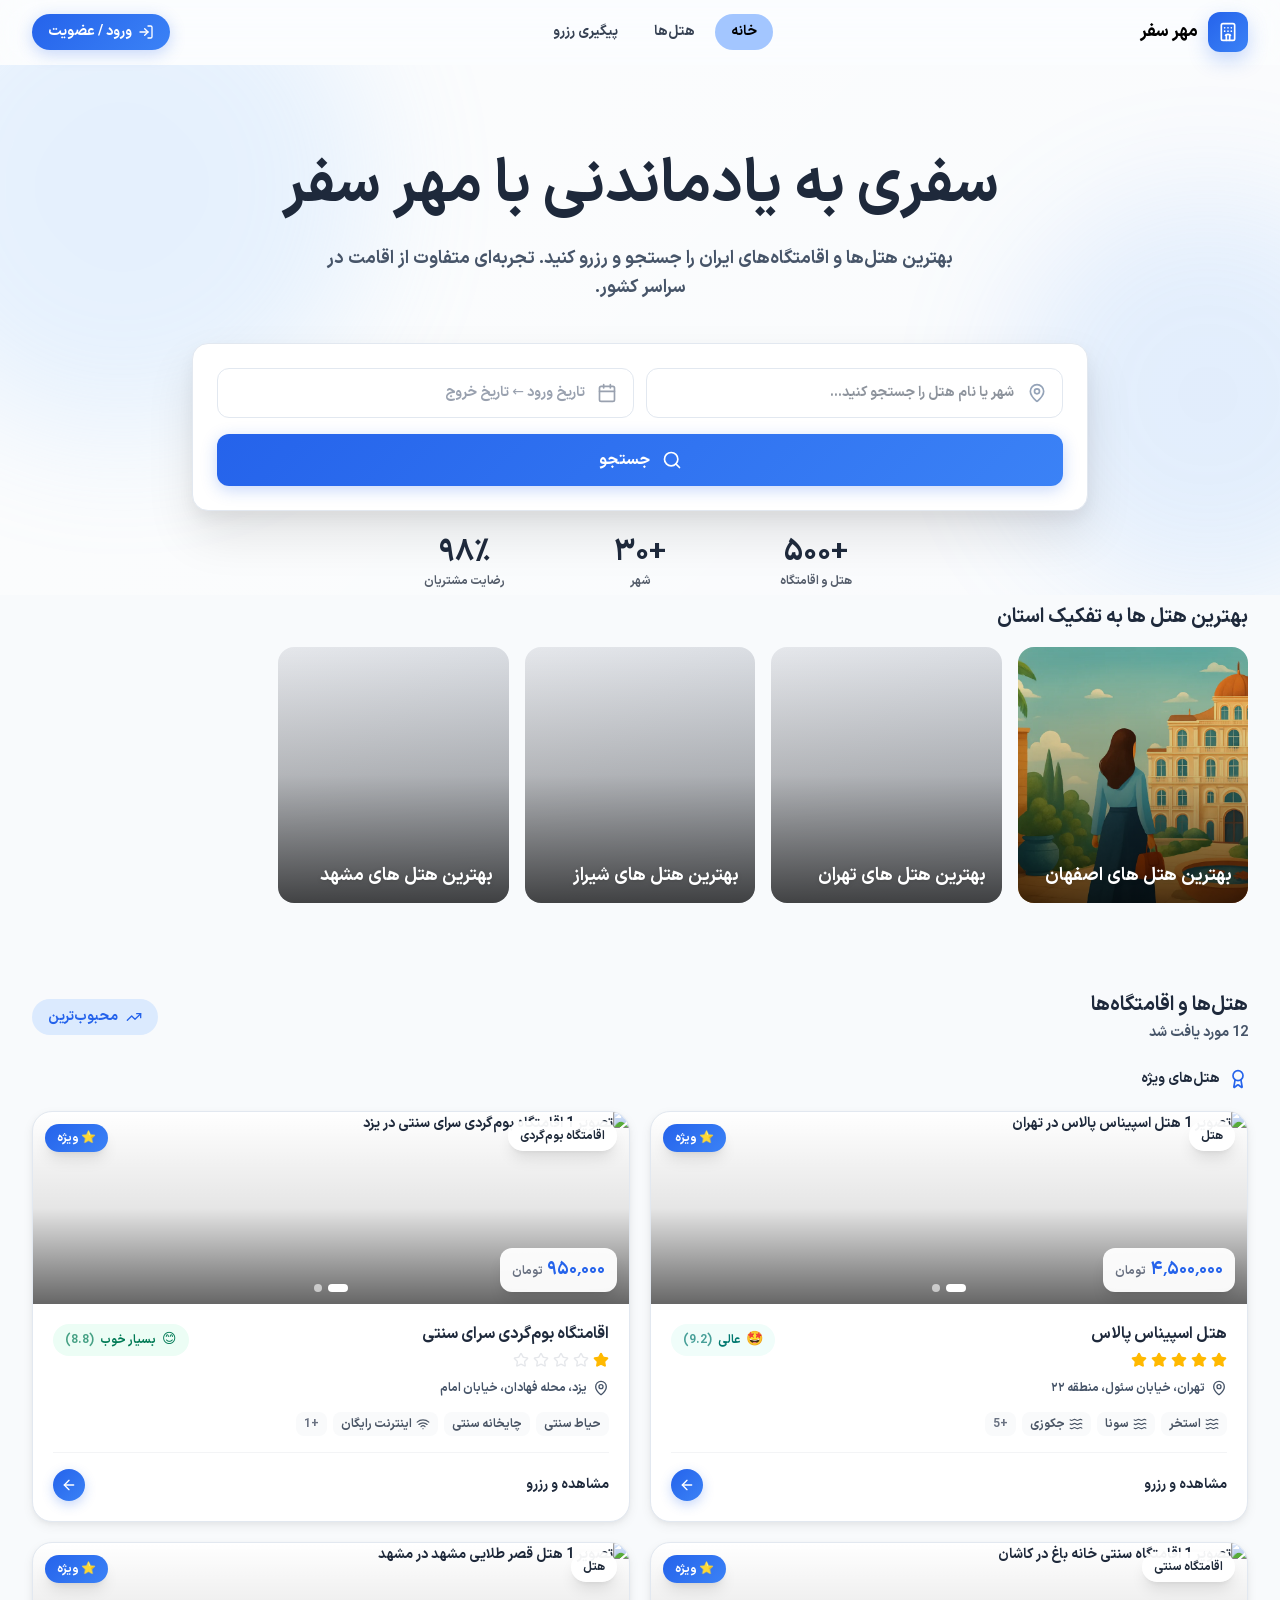
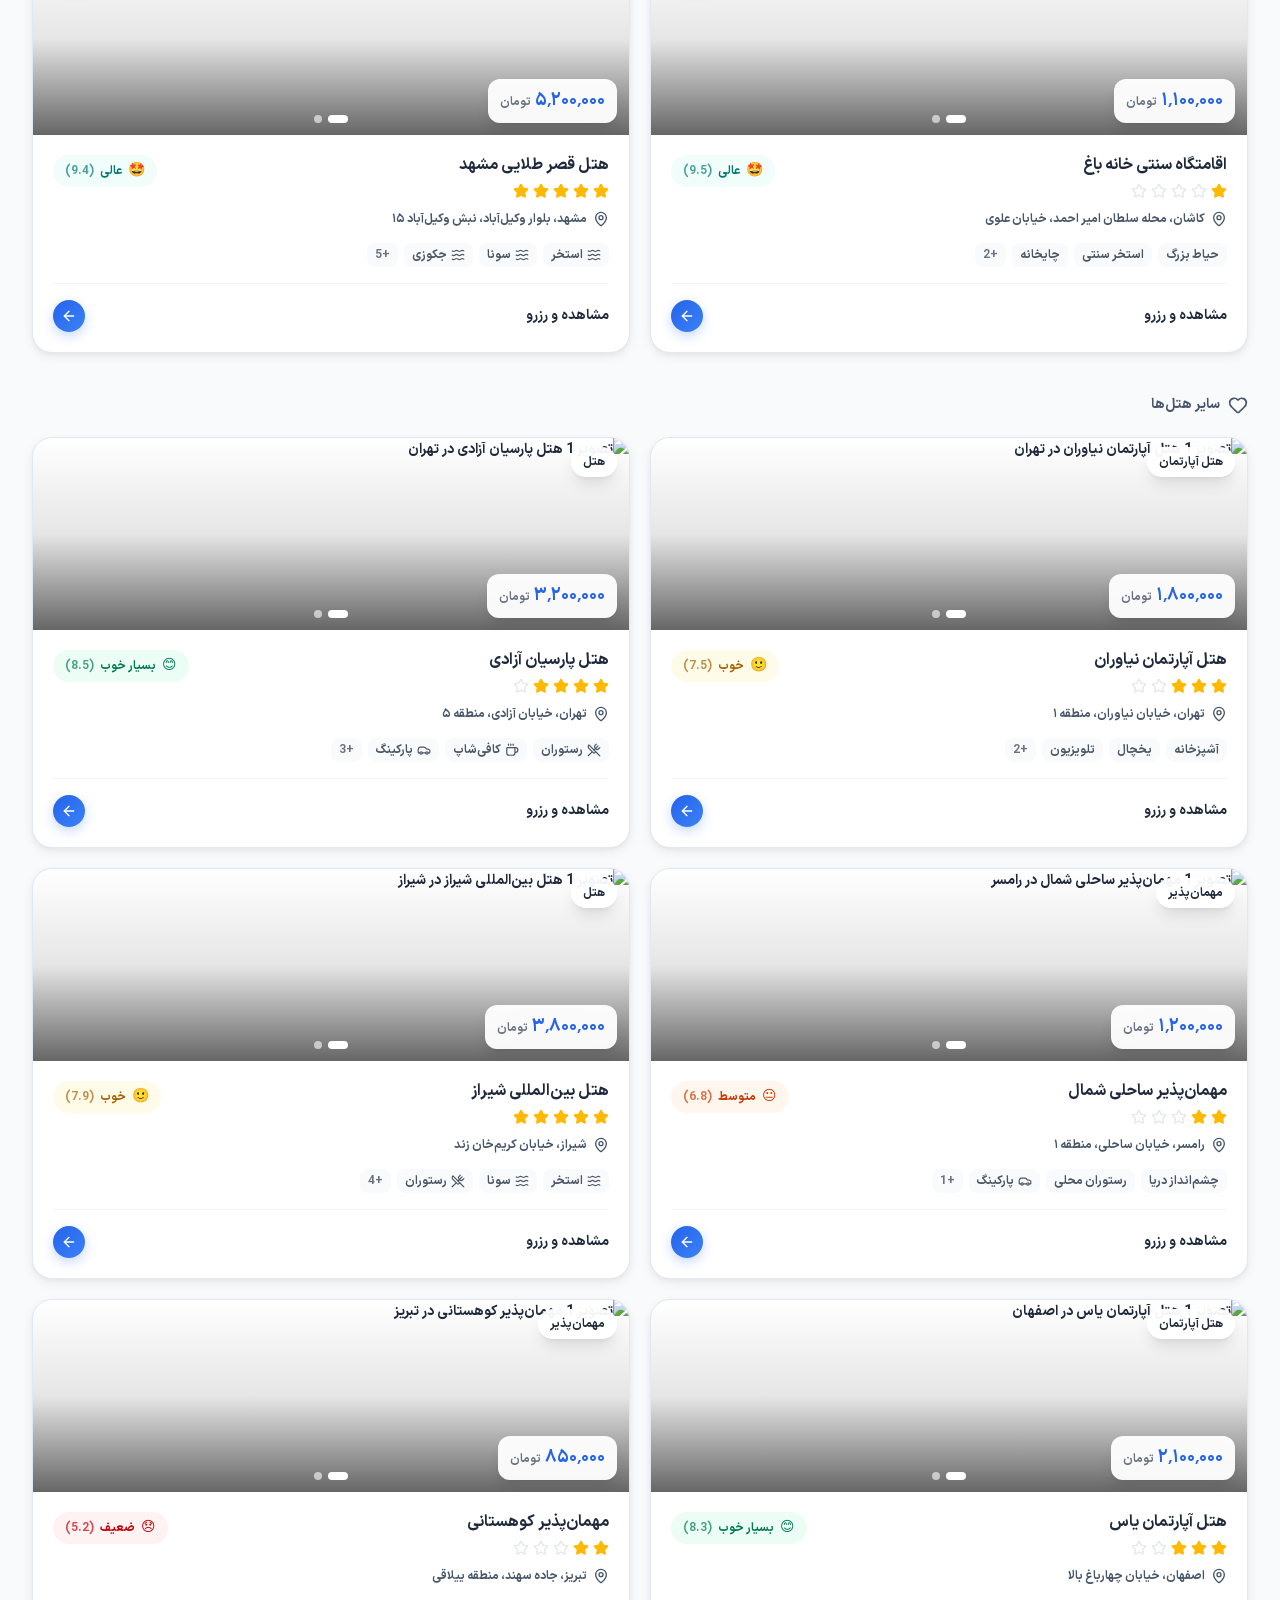
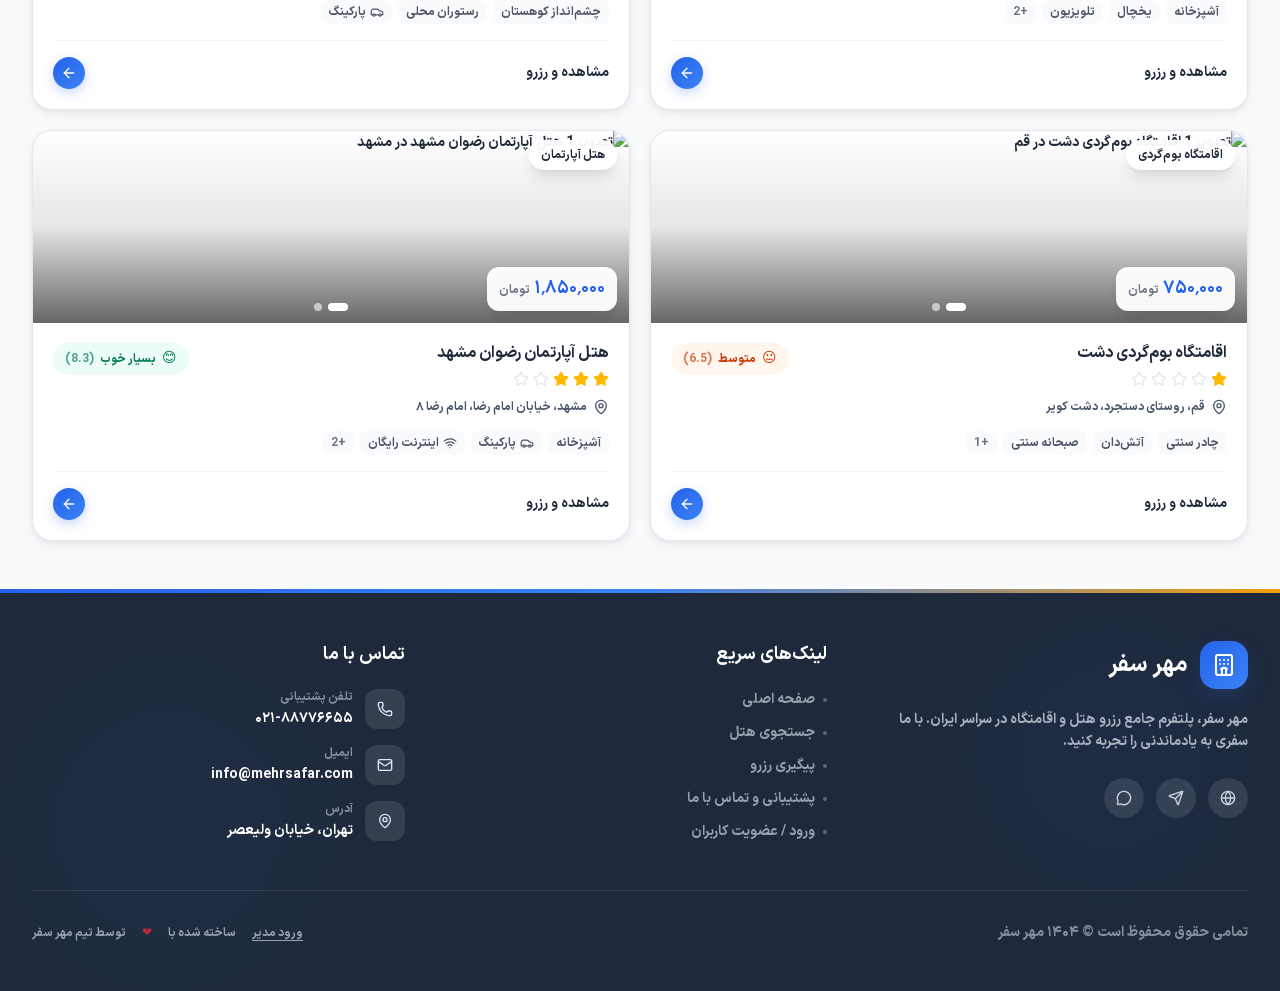
==== commit d3f30c7b: "Mobile preview: auto-scale phone frame to fit any screen size" ====
--- a/live.html
+++ b/live.html
@@ -13,17 +13,17 @@
     <meta property="og:description" content="جستجو و رزرو آنلاین هتل و اقامتگاه در سراسر ایران با مهر سفر." />
     <meta name="twitter:card" content="summary_large_image" />
     <title>مهر سفر - رزرو هتل و اقامتگاه</title>
-    <script type="module" crossorigin>(function(){const s=document.createElement("link").relList;if(s&&s.supports&&s.supports("modulepreload"))return;for(const c of document.querySelectorAll('link[rel="modulepreload"]'))o(c);new MutationObserver(c=>{for(const f of c)if(f.type==="childList")for(const u of f.addedNodes)u.tagName==="LINK"&&u.rel==="modulepreload"&&o(u)}).observe(document,{childList:!0,subtree:!0});function r(c){const f={};return c.integrity&&(f.integrity=c.integrity),c.referrerPolicy&&(f.referrerPolicy=c.referrerPolicy),c.crossOrigin==="use-credentials"?f.credentials="include":c.crossOrigin==="anonymous"?f.credentials="omit":f.credentials="same-origin",f}function o(c){if(c.ep)return;c.ep=!0;const f=r(c);fetch(c.href,f)}})();var Pd={exports:{}},Ai={};var yg;function lN(){if(yg)return Ai;yg=1;var a=Symbol.for("react.transitional.element"),s=Symbol.for("react.fragment");function r(o,c,f){var u=null;if(f!==void 0&&(u=""+f),c.key!==void 0&&(u=""+c.key),"key"in c){f={};for(var x in c)x!=="key"&&(f[x]=c[x])}else f=c;return c=f.ref,{$$typeof:a,type:o,key:u,ref:c!==void 0?c:null,props:f}}return Ai.Fragment=s,Ai.jsx=r,Ai.jsxs=r,Ai}var bg;function iN(){return bg||(bg=1,Pd.exports=lN()),Pd.exports}var n=iN(),$d={exports:{}},we={};var vg;function rN(){if(vg)return we;vg=1;var a=Symbol.for("react.transitional.element"),s=Symbol.for("react.portal"),r=Symbol.for("react.fragment"),o=Symbol.for("react.strict_mode"),c=Symbol.for("react.profiler"),f=Symbol.for("react.consumer"),u=Symbol.for("react.context"),x=Symbol.for("react.forward_ref"),m=Symbol.for("react.suspense"),p=Symbol.for("react.memo"),g=Symbol.for("react.lazy"),v=Symbol.for("react.activity"),C=Symbol.iterator;function k(y){return y===null||typeof y!="object"?null:(y=C&&y[C]||y["@@iterator"],typeof y=="function"?y:null)}var T={isMounted:function(){return!1},enqueueForceUpdate:function(){},enqueueReplaceState:function(){},enqueueSetState:function(){}},N=Object.assign,j={};function w(y,A,z){this.props=y,this.context=A,this.refs=j,this.updater=z||T}w.prototype.isReactComponent={},w.prototype.setState=function(y,A){if(typeof y!="object"&&typeof y!="function"&&y!=null)throw Error("takes an object of state variables to update or a function which returns an object of state variables.");this.updater.enqueueSetState(this,y,A,"setState")},w.prototype.forceUpdate=function(y){this.updater.enqueueForceUpdate(this,y,"forceUpdate")};function M(){}M.prototype=w.prototype;function R(y,A,z){this.props=y,this.context=A,this.refs=j,this.updater=z||T}var O=R.prototype=new M;O.constructor=R,N(O,w.prototype),O.isPureReactComponent=!0;var q=Array.isArray;function K(){}var $={H:null,A:null,T:null,S:null},P=Object.prototype.hasOwnProperty;function ie(y,A,z){var Y=z.ref;return{$$typeof:a,type:y,key:A,ref:Y!==void 0?Y:null,props:z}}function F(y,A){return ie(y.type,A,y.props)}function ce(y){return typeof y=="object"&&y!==null&&y.$$typeof===a}function fe(y){var A={"=":"=0",":":"=2"};return"$"+y.replace(/[=:]/g,function(z){return A[z]})}var je=/\/+/g;function de(y,A){return typeof y=="object"&&y!==null&&y.key!=null?fe(""+y.key):A.toString(36)}function U(y){switch(y.status){case"fulfilled":return y.value;case"rejected":throw y.reason;default:switch(typeof y.status=="string"?y.then(K,K):(y.status="pending",y.then(function(A){y.status==="pending"&&(y.status="fulfilled",y.value=A)},function(A){y.status==="pending"&&(y.status="rejected",y.reason=A)})),y.status){case"fulfilled":return y.value;case"rejected":throw y.reason}}throw y}function D(y,A,z,Y,Z){var re=typeof y;(re==="undefined"||re==="boolean")&&(y=null);var pe=!1;if(y===null)pe=!0;else switch(re){case"bigint":case"string":case"number":pe=!0;break;case"object":switch(y.$$typeof){case a:case s:pe=!0;break;case g:return pe=y._init,D(pe(y._payload),A,z,Y,Z)}}if(pe)return Z=Z(y),pe=Y===""?"."+de(y,0):Y,q(Z)?(z="",pe!=null&&(z=pe.replace(je,"$&/")+"/"),D(Z,A,z,"",function(he){return he})):Z!=null&&(ce(Z)&&(Z=F(Z,z+(Z.key==null||y&&y.key===Z.key?"":(""+Z.key).replace(je,"$&/")+"/")+pe)),A.push(Z)),1;pe=0;var Ke=Y===""?".":Y+":";if(q(y))for(var le=0;le<y.length;le++)Y=y[le],re=Ke+de(Y,le),pe+=D(Y,A,z,re,Z);else if(le=k(y),typeof le=="function")for(y=le.call(y),le=0;!(Y=y.next()).done;)Y=Y.value,re=Ke+de(Y,le++),pe+=D(Y,A,z,re,Z);else if(re==="object"){if(typeof y.then=="function")return D(U(y),A,z,Y,Z);throw A=String(y),Error("Objects are not valid as a React child (found: "+(A==="[object Object]"?"object with keys {"+Object.keys(y).join(", ")+"}":A)+"). If you meant to render a collection of children, use an array instead.")}return pe}function W(y,A,z){if(y==null)return y;var Y=[],Z=0;return D(y,Y,"","",function(re){return A.call(z,re,Z++)}),Y}function ee(y){if(y._status===-1){var A=y._result;A=A(),A.then(function(z){(y._status===0||y._status===-1)&&(y._status=1,y._result=z)},function(z){(y._status===0||y._status===-1)&&(y._status=2,y._result=z)}),y._status===-1&&(y._status=0,y._result=A)}if(y._status===1)return y._result.default;throw y._result}var se=typeof reportError=="function"?reportError:function(y){if(typeof window=="object"&&typeof window.ErrorEvent=="function"){var A=new window.ErrorEvent("error",{bubbles:!0,cancelable:!0,message:typeof y=="object"&&y!==null&&typeof y.message=="string"?String(y.message):String(y),error:y});if(!window.dispatchEvent(A))return}else if(typeof process=="object"&&typeof process.emit=="function"){process.emit("uncaughtException",y);return}console.error(y)},_={map:W,forEach:function(y,A,z){W(y,function(){A.apply(this,arguments)},z)},count:function(y){var A=0;return W(y,function(){A++}),A},toArray:function(y){return W(y,function(A){return A})||[]},only:function(y){if(!ce(y))throw Error("React.Children.only expected to receive a single React element child.");return y}};return we.Activity=v,we.Children=_,we.Component=w,we.Fragment=r,we.Profiler=c,we.PureComponent=R,we.StrictMode=o,we.Suspense=m,we.__CLIENT_INTERNALS_DO_NOT_USE_OR_WARN_USERS_THEY_CANNOT_UPGRADE=$,we.__COMPILER_RUNTIME={__proto__:null,c:function(y){return $.H.useMemoCache(y)}},we.cache=function(y){return function(){return y.apply(null,arguments)}},we.cacheSignal=function(){return null},we.cloneElement=function(y,A,z){if(y==null)throw Error("The argument must be a React element, but you passed "+y+".");var Y=N({},y.props),Z=y.key;if(A!=null)for(re in A.key!==void 0&&(Z=""+A.key),A)!P.call(A,re)||re==="key"||re==="__self"||re==="__source"||re==="ref"&&A.ref===void 0||(Y[re]=A[re]);var re=arguments.length-2;if(re===1)Y.children=z;else if(1<re){for(var pe=Array(re),Ke=0;Ke<re;Ke++)pe[Ke]=arguments[Ke+2];Y.children=pe}return ie(y.type,Z,Y)},we.createContext=function(y){return y={$$typeof:u,_currentValue:y,_currentValue2:y,_threadCount:0,Provider:null,Consumer:null},y.Provider=y,y.Consumer={$$typeof:f,_context:y},y},we.createElement=function(y,A,z){var Y,Z={},re=null;if(A!=null)for(Y in A.key!==void 0&&(re=""+A.key),A)P.call(A,Y)&&Y!=="key"&&Y!=="__self"&&Y!=="__source"&&(Z[Y]=A[Y]);var pe=arguments.length-2;if(pe===1)Z.children=z;else if(1<pe){for(var Ke=Array(pe),le=0;le<pe;le++)Ke[le]=arguments[le+2];Z.children=Ke}if(y&&y.defaultProps)for(Y in pe=y.defaultProps,pe)Z[Y]===void 0&&(Z[Y]=pe[Y]);return ie(y,re,Z)},we.createRef=function(){return{current:null}},we.forwardRef=function(y){return{$$typeof:x,render:y}},we.isValidElement=ce,we.lazy=function(y){return{$$typeof:g,_payload:{_status:-1,_result:y},_init:ee}},we.memo=function(y,A){return{$$typeof:p,type:y,compare:A===void 0?null:A}},we.startTransition=function(y){var A=$.T,z={};$.T=z;try{var Y=y(),Z=$.S;Z!==null&&Z(z,Y),typeof Y=="object"&&Y!==null&&typeof Y.then=="function"&&Y.then(K,se)}catch(re){se(re)}finally{A!==null&&z.types!==null&&(A.types=z.types),$.T=A}},we.unstable_useCacheRefresh=function(){return $.H.useCacheRefresh()},we.use=function(y){return $.H.use(y)},we.useActionState=function(y,A,z){return $.H.useActionState(y,A,z)},we.useCallback=function(y,A){return $.H.useCallback(y,A)},we.useContext=function(y){return $.H.useContext(y)},we.useDebugValue=function(){},we.useDeferredValue=function(y,A){return $.H.useDeferredValue(y,A)},we.useEffect=function(y,A){return $.H.useEffect(y,A)},we.useEffectEvent=function(y){return $.H.useEffectEvent(y)},we.useId=function(){return $.H.useId()},we.useImperativeHandle=function(y,A,z){return $.H.useImperativeHandle(y,A,z)},we.useInsertionEffect=function(y,A){return $.H.useInsertionEffect(y,A)},we.useLayoutEffect=function(y,A){return $.H.useLayoutEffect(y,A)},we.useMemo=function(y,A){return $.H.useMemo(y,A)},we.useOptimistic=function(y,A){return $.H.useOptimistic(y,A)},we.useReducer=function(y,A,z){return $.H.useReducer(y,A,z)},we.useRef=function(y){return $.H.useRef(y)},we.useState=function(y){return $.H.useState(y)},we.useSyncExternalStore=function(y,A,z){return $.H.useSyncExternalStore(y,A,z)},we.useTransition=function(){return $.H.useTransition()},we.version="19.2.6",we}var jg;function bh(){return jg||(jg=1,$d.exports=rN()),$d.exports}var S=bh(),Yd={exports:{}},Ri={},qd={exports:{}},Gd={};var Ng;function oN(){return Ng||(Ng=1,(function(a){function s(D,W){var ee=D.length;D.push(W);e:for(;0<ee;){var se=ee-1>>>1,_=D[se];if(0<c(_,W))D[se]=W,D[ee]=_,ee=se;else break e}}function r(D){return D.length===0?null:D[0]}function o(D){if(D.length===0)return null;var W=D[0],ee=D.pop();if(ee!==W){D[0]=ee;e:for(var se=0,_=D.length,y=_>>>1;se<y;){var A=2*(se+1)-1,z=D[A],Y=A+1,Z=D[Y];if(0>c(z,ee))Y<_&&0>c(Z,z)?(D[se]=Z,D[Y]=ee,se=Y):(D[se]=z,D[A]=ee,se=A);else if(Y<_&&0>c(Z,ee))D[se]=Z,D[Y]=ee,se=Y;else break e}}return W}function c(D,W){var ee=D.sortIndex-W.sortIndex;return ee!==0?ee:D.id-W.id}if(a.unstable_now=void 0,typeof performance=="object"&&typeof performance.now=="function"){var f=performance;a.unstable_now=function(){return f.now()}}else{var u=Date,x=u.now();a.unstable_now=function(){return u.now()-x}}var m=[],p=[],g=1,v=null,C=3,k=!1,T=!1,N=!1,j=!1,w=typeof setTimeout=="function"?setTimeout:null,M=typeof clearTimeout=="function"?clearTimeout:null,R=typeof setImmediate<"u"?setImmediate:null;function O(D){for(var W=r(p);W!==null;){if(W.callback===null)o(p);else if(W.startTime<=D)o(p),W.sortIndex=W.expirationTime,s(m,W);else break;W=r(p)}}function q(D){if(N=!1,O(D),!T)if(r(m)!==null)T=!0,K||(K=!0,fe());else{var W=r(p);W!==null&&U(q,W.startTime-D)}}var K=!1,$=-1,P=5,ie=-1;function F(){return j?!0:!(a.unstable_now()-ie<P)}function ce(){if(j=!1,K){var D=a.unstable_now();ie=D;var W=!0;try{e:{T=!1,N&&(N=!1,M($),$=-1),k=!0;var ee=C;try{t:{for(O(D),v=r(m);v!==null&&!(v.expirationTime>D&&F());){var se=v.callback;if(typeof se=="function"){v.callback=null,C=v.priorityLevel;var _=se(v.expirationTime<=D);if(D=a.unstable_now(),typeof _=="function"){v.callback=_,O(D),W=!0;break t}v===r(m)&&o(m),O(D)}else o(m);v=r(m)}if(v!==null)W=!0;else{var y=r(p);y!==null&&U(q,y.startTime-D),W=!1}}break e}finally{v=null,C=ee,k=!1}W=void 0}}finally{W?fe():K=!1}}}var fe;if(typeof R=="function")fe=function(){R(ce)};else if(typeof MessageChannel<"u"){var je=new MessageChannel,de=je.port2;je.port1.onmessage=ce,fe=function(){de.postMessage(null)}}else fe=function(){w(ce,0)};function U(D,W){$=w(function(){D(a.unstable_now())},W)}a.unstable_IdlePriority=5,a.unstable_ImmediatePriority=1,a.unstable_LowPriority=4,a.unstable_NormalPriority=3,a.unstable_Profiling=null,a.unstable_UserBlockingPriority=2,a.unstable_cancelCallback=function(D){D.callback=null},a.unstable_forceFrameRate=function(D){0>D||125<D?console.error("forceFrameRate takes a positive int between 0 and 125, forcing frame rates higher than 125 fps is not supported"):P=0<D?Math.floor(1e3/D):5},a.unstable_getCurrentPriorityLevel=function(){return C},a.unstable_next=function(D){switch(C){case 1:case 2:case 3:var W=3;break;default:W=C}var ee=C;C=W;try{return D()}finally{C=ee}},a.unstable_requestPaint=function(){j=!0},a.unstable_runWithPriority=function(D,W){switch(D){case 1:case 2:case 3:case 4:case 5:break;default:D=3}var ee=C;C=D;try{return W()}finally{C=ee}},a.unstable_scheduleCallback=function(D,W,ee){var se=a.unstable_now();switch(typeof ee=="object"&&ee!==null?(ee=ee.delay,ee=typeof ee=="number"&&0<ee?se+ee:se):ee=se,D){case 1:var _=-1;break;case 2:_=250;break;case 5:_=1073741823;break;case 4:_=1e4;break;default:_=5e3}return _=ee+_,D={id:g++,callback:W,priorityLevel:D,startTime:ee,expirationTime:_,sortIndex:-1},ee>se?(D.sortIndex=ee,s(p,D),r(m)===null&&D===r(p)&&(N?(M($),$=-1):N=!0,U(q,ee-se))):(D.sortIndex=_,s(m,D),T||k||(T=!0,K||(K=!0,fe()))),D},a.unstable_shouldYield=F,a.unstable_wrapCallback=function(D){var W=C;return function(){var ee=C;C=W;try{return D.apply(this,arguments)}finally{C=ee}}}})(Gd)),Gd}var wg;function cN(){return wg||(wg=1,qd.exports=oN()),qd.exports}var Xd={exports:{}},zt={};var Sg;function uN(){if(Sg)return zt;Sg=1;var a=bh();function s(m){var p="https://react.dev/errors/"+m;if(1<arguments.length){p+="?args[]="+encodeURIComponent(arguments[1]);for(var g=2;g<arguments.length;g++)p+="&args[]="+encodeURIComponent(arguments[g])}return"Minified React error #"+m+"; visit "+p+" for the full message or use the non-minified dev environment for full errors and additional helpful warnings."}function r(){}var o={d:{f:r,r:function(){throw Error(s(522))},D:r,C:r,L:r,m:r,X:r,S:r,M:r},p:0,findDOMNode:null},c=Symbol.for("react.portal");function f(m,p,g){var v=3<arguments.length&&arguments[3]!==void 0?arguments[3]:null;return{$$typeof:c,key:v==null?null:""+v,children:m,containerInfo:p,implementation:g}}var u=a.__CLIENT_INTERNALS_DO_NOT_USE_OR_WARN_USERS_THEY_CANNOT_UPGRADE;function x(m,p){if(m==="font")return"";if(typeof p=="string")return p==="use-credentials"?p:""}return zt.__DOM_INTERNALS_DO_NOT_USE_OR_WARN_USERS_THEY_CANNOT_UPGRADE=o,zt.createPortal=function(m,p){var g=2<arguments.length&&arguments[2]!==void 0?arguments[2]:null;if(!p||p.nodeType!==1&&p.nodeType!==9&&p.nodeType!==11)throw Error(s(299));return f(m,p,null,g)},zt.flushSync=function(m){var p=u.T,g=o.p;try{if(u.T=null,o.p=2,m)return m()}finally{u.T=p,o.p=g,o.d.f()}},zt.preconnect=function(m,p){typeof m=="string"&&(p?(p=p.crossOrigin,p=typeof p=="string"?p==="use-credentials"?p:"":void 0):p=null,o.d.C(m,p))},zt.prefetchDNS=function(m){typeof m=="string"&&o.d.D(m)},zt.preinit=function(m,p){if(typeof m=="string"&&p&&typeof p.as=="string"){var g=p.as,v=x(g,p.crossOrigin),C=typeof p.integrity=="string"?p.integrity:void 0,k=typeof p.fetchPriority=="string"?p.fetchPriority:void 0;g==="style"?o.d.S(m,typeof p.precedence=="string"?p.precedence:void 0,{crossOrigin:v,integrity:C,fetchPriority:k}):g==="script"&&o.d.X(m,{crossOrigin:v,integrity:C,fetchPriority:k,nonce:typeof p.nonce=="string"?p.nonce:void 0})}},zt.preinitModule=function(m,p){if(typeof m=="string")if(typeof p=="object"&&p!==null){if(p.as==null||p.as==="script"){var g=x(p.as,p.crossOrigin);o.d.M(m,{crossOrigin:g,integrity:typeof p.integrity=="string"?p.integrity:void 0,nonce:typeof p.nonce=="string"?p.nonce:void 0})}}else p==null&&o.d.M(m)},zt.preload=function(m,p){if(typeof m=="string"&&typeof p=="object"&&p!==null&&typeof p.as=="string"){var g=p.as,v=x(g,p.crossOrigin);o.d.L(m,g,{crossOrigin:v,integrity:typeof p.integrity=="string"?p.integrity:void 0,nonce:typeof p.nonce=="string"?p.nonce:void 0,type:typeof p.type=="string"?p.type:void 0,fetchPriority:typeof p.fetchPriority=="string"?p.fetchPriority:void 0,referrerPolicy:typeof p.referrerPolicy=="string"?p.referrerPolicy:void 0,imageSrcSet:typeof p.imageSrcSet=="string"?p.imageSrcSet:void 0,imageSizes:typeof p.imageSizes=="string"?p.imageSizes:void 0,media:typeof p.media=="string"?p.media:void 0})}},zt.preloadModule=function(m,p){if(typeof m=="string")if(p){var g=x(p.as,p.crossOrigin);o.d.m(m,{as:typeof p.as=="string"&&p.as!=="script"?p.as:void 0,crossOrigin:g,integrity:typeof p.integrity=="string"?p.integrity:void 0})}else o.d.m(m)},zt.requestFormReset=function(m){o.d.r(m)},zt.unstable_batchedUpdates=function(m,p){return m(p)},zt.useFormState=function(m,p,g){return u.H.useFormState(m,p,g)},zt.useFormStatus=function(){return u.H.useHostTransitionStatus()},zt.version="19.2.6",zt}var Cg;function T1(){if(Cg)return Xd.exports;Cg=1;function a(){if(!(typeof __REACT_DEVTOOLS_GLOBAL_HOOK__>"u"||typeof __REACT_DEVTOOLS_GLOBAL_HOOK__.checkDCE!="function"))try{__REACT_DEVTOOLS_GLOBAL_HOOK__.checkDCE(a)}catch(s){console.error(s)}}return a(),Xd.exports=uN(),Xd.exports}var kg;function dN(){if(kg)return Ri;kg=1;var a=cN(),s=bh(),r=T1();function o(e){var t="https://react.dev/errors/"+e;if(1<arguments.length){t+="?args[]="+encodeURIComponent(arguments[1]);for(var l=2;l<arguments.length;l++)t+="&args[]="+encodeURIComponent(arguments[l])}return"Minified React error #"+e+"; visit "+t+" for the full message or use the non-minified dev environment for full errors and additional helpful warnings."}function c(e){return!(!e||e.nodeType!==1&&e.nodeType!==9&&e.nodeType!==11)}function f(e){var t=e,l=e;if(e.alternate)for(;t.return;)t=t.return;else{e=t;do t=e,(t.flags&4098)!==0&&(l=t.return),e=t.return;while(e)}return t.tag===3?l:null}function u(e){if(e.tag===13){var t=e.memoizedState;if(t===null&&(e=e.alternate,e!==null&&(t=e.memoizedState)),t!==null)return t.dehydrated}return null}function x(e){if(e.tag===31){var t=e.memoizedState;if(t===null&&(e=e.alternate,e!==null&&(t=e.memoizedState)),t!==null)return t.dehydrated}return null}function m(e){if(f(e)!==e)throw Error(o(188))}function p(e){var t=e.alternate;if(!t){if(t=f(e),t===null)throw Error(o(188));return t!==e?null:e}for(var l=e,i=t;;){var d=l.return;if(d===null)break;var h=d.alternate;if(h===null){if(i=d.return,i!==null){l=i;continue}break}if(d.child===h.child){for(h=d.child;h;){if(h===l)return m(d),e;if(h===i)return m(d),t;h=h.sibling}throw Error(o(188))}if(l.return!==i.return)l=d,i=h;else{for(var b=!1,E=d.child;E;){if(E===l){b=!0,l=d,i=h;break}if(E===i){b=!0,i=d,l=h;break}E=E.sibling}if(!b){for(E=h.child;E;){if(E===l){b=!0,l=h,i=d;break}if(E===i){b=!0,i=h,l=d;break}E=E.sibling}if(!b)throw Error(o(189))}}if(l.alternate!==i)throw Error(o(190))}if(l.tag!==3)throw Error(o(188));return l.stateNode.current===l?e:t}function g(e){var t=e.tag;if(t===5||t===26||t===27||t===6)return e;for(e=e.child;e!==null;){if(t=g(e),t!==null)return t;e=e.sibling}return null}var v=Object.assign,C=Symbol.for("react.element"),k=Symbol.for("react.transitional.element"),T=Symbol.for("react.portal"),N=Symbol.for("react.fragment"),j=Symbol.for("react.strict_mode"),w=Symbol.for("react.profiler"),M=Symbol.for("react.consumer"),R=Symbol.for("react.context"),O=Symbol.for("react.forward_ref"),q=Symbol.for("react.suspense"),K=Symbol.for("react.suspense_list"),$=Symbol.for("react.memo"),P=Symbol.for("react.lazy"),ie=Symbol.for("react.activity"),F=Symbol.for("react.memo_cache_sentinel"),ce=Symbol.iterator;function fe(e){return e===null||typeof e!="object"?null:(e=ce&&e[ce]||e["@@iterator"],typeof e=="function"?e:null)}var je=Symbol.for("react.client.reference");function de(e){if(e==null)return null;if(typeof e=="function")return e.$$typeof===je?null:e.displayName||e.name||null;if(typeof e=="string")return e;switch(e){case N:return"Fragment";case w:return"Profiler";case j:return"StrictMode";case q:return"Suspense";case K:return"SuspenseList";case ie:return"Activity"}if(typeof e=="object")switch(e.$$typeof){case T:return"Portal";case R:return e.displayName||"Context";case M:return(e._context.displayName||"Context")+".Consumer";case O:var t=e.render;return e=e.displayName,e||(e=t.displayName||t.name||"",e=e!==""?"ForwardRef("+e+")":"ForwardRef"),e;case $:return t=e.displayName||null,t!==null?t:de(e.type)||"Memo";case P:t=e._payload,e=e._init;try{return de(e(t))}catch{}}return null}var U=Array.isArray,D=s.__CLIENT_INTERNALS_DO_NOT_USE_OR_WARN_USERS_THEY_CANNOT_UPGRADE,W=r.__DOM_INTERNALS_DO_NOT_USE_OR_WARN_USERS_THEY_CANNOT_UPGRADE,ee={pending:!1,data:null,method:null,action:null},se=[],_=-1;function y(e){return{current:e}}function A(e){0>_||(e.current=se[_],se[_]=null,_--)}function z(e,t){_++,se[_]=e.current,e.current=t}var Y=y(null),Z=y(null),re=y(null),pe=y(null);function Ke(e,t){switch(z(re,t),z(Z,e),z(Y,null),t.nodeType){case 9:case 11:e=(e=t.documentElement)&&(e=e.namespaceURI)?Px(e):0;break;default:if(e=t.tagName,t=t.namespaceURI)t=Px(t),e=$x(t,e);else switch(e){case"svg":e=1;break;case"math":e=2;break;default:e=0}}A(Y),z(Y,e)}function le(){A(Y),A(Z),A(re)}function he(e){e.memoizedState!==null&&z(pe,e);var t=Y.current,l=$x(t,e.type);t!==l&&(z(Z,e),z(Y,l))}function Re(e){Z.current===e&&(A(Y),A(Z)),pe.current===e&&(A(pe),ki._currentValue=ee)}var Qe,mt;function Dt(e){if(Qe===void 0)try{throw Error()}catch(l){var t=l.stack.trim().match(/\n( *(at )?)/);Qe=t&&t[1]||"",mt=-1<l.stack.indexOf(`
+    <script type="module" crossorigin>(function(){const s=document.createElement("link").relList;if(s&&s.supports&&s.supports("modulepreload"))return;for(const c of document.querySelectorAll('link[rel="modulepreload"]'))o(c);new MutationObserver(c=>{for(const f of c)if(f.type==="childList")for(const u of f.addedNodes)u.tagName==="LINK"&&u.rel==="modulepreload"&&o(u)}).observe(document,{childList:!0,subtree:!0});function r(c){const f={};return c.integrity&&(f.integrity=c.integrity),c.referrerPolicy&&(f.referrerPolicy=c.referrerPolicy),c.crossOrigin==="use-credentials"?f.credentials="include":c.crossOrigin==="anonymous"?f.credentials="omit":f.credentials="same-origin",f}function o(c){if(c.ep)return;c.ep=!0;const f=r(c);fetch(c.href,f)}})();var Pd={exports:{}},Ai={};var yg;function lN(){if(yg)return Ai;yg=1;var a=Symbol.for("react.transitional.element"),s=Symbol.for("react.fragment");function r(o,c,f){var u=null;if(f!==void 0&&(u=""+f),c.key!==void 0&&(u=""+c.key),"key"in c){f={};for(var x in c)x!=="key"&&(f[x]=c[x])}else f=c;return c=f.ref,{$$typeof:a,type:o,key:u,ref:c!==void 0?c:null,props:f}}return Ai.Fragment=s,Ai.jsx=r,Ai.jsxs=r,Ai}var bg;function iN(){return bg||(bg=1,Pd.exports=lN()),Pd.exports}var n=iN(),$d={exports:{}},we={};var vg;function rN(){if(vg)return we;vg=1;var a=Symbol.for("react.transitional.element"),s=Symbol.for("react.portal"),r=Symbol.for("react.fragment"),o=Symbol.for("react.strict_mode"),c=Symbol.for("react.profiler"),f=Symbol.for("react.consumer"),u=Symbol.for("react.context"),x=Symbol.for("react.forward_ref"),m=Symbol.for("react.suspense"),p=Symbol.for("react.memo"),g=Symbol.for("react.lazy"),j=Symbol.for("react.activity"),C=Symbol.iterator;function k(y){return y===null||typeof y!="object"?null:(y=C&&y[C]||y["@@iterator"],typeof y=="function"?y:null)}var T={isMounted:function(){return!1},enqueueForceUpdate:function(){},enqueueReplaceState:function(){},enqueueSetState:function(){}},N=Object.assign,v={};function w(y,A,z){this.props=y,this.context=A,this.refs=v,this.updater=z||T}w.prototype.isReactComponent={},w.prototype.setState=function(y,A){if(typeof y!="object"&&typeof y!="function"&&y!=null)throw Error("takes an object of state variables to update or a function which returns an object of state variables.");this.updater.enqueueSetState(this,y,A,"setState")},w.prototype.forceUpdate=function(y){this.updater.enqueueForceUpdate(this,y,"forceUpdate")};function M(){}M.prototype=w.prototype;function R(y,A,z){this.props=y,this.context=A,this.refs=v,this.updater=z||T}var L=R.prototype=new M;L.constructor=R,N(L,w.prototype),L.isPureReactComponent=!0;var G=Array.isArray;function J(){}var $={H:null,A:null,T:null,S:null},H=Object.prototype.hasOwnProperty;function le(y,A,z){var X=z.ref;return{$$typeof:a,type:y,key:A,ref:X!==void 0?X:null,props:z}}function F(y,A){return le(y.type,A,y.props)}function re(y){return typeof y=="object"&&y!==null&&y.$$typeof===a}function de(y){var A={"=":"=0",":":"=2"};return"$"+y.replace(/[=:]/g,function(z){return A[z]})}var Ne=/\/+/g;function fe(y,A){return typeof y=="object"&&y!==null&&y.key!=null?de(""+y.key):A.toString(36)}function P(y){switch(y.status){case"fulfilled":return y.value;case"rejected":throw y.reason;default:switch(typeof y.status=="string"?y.then(J,J):(y.status="pending",y.then(function(A){y.status==="pending"&&(y.status="fulfilled",y.value=A)},function(A){y.status==="pending"&&(y.status="rejected",y.reason=A)})),y.status){case"fulfilled":return y.value;case"rejected":throw y.reason}}throw y}function D(y,A,z,X,W){var oe=typeof y;(oe==="undefined"||oe==="boolean")&&(y=null);var ce=!1;if(y===null)ce=!0;else switch(oe){case"bigint":case"string":case"number":ce=!0;break;case"object":switch(y.$$typeof){case a:case s:ce=!0;break;case g:return ce=y._init,D(ce(y._payload),A,z,X,W)}}if(ce)return W=W(y),ce=X===""?"."+fe(y,0):X,G(W)?(z="",ce!=null&&(z=ce.replace(Ne,"$&/")+"/"),D(W,A,z,"",function(me){return me})):W!=null&&(re(W)&&(W=F(W,z+(W.key==null||y&&y.key===W.key?"":(""+W.key).replace(Ne,"$&/")+"/")+ce)),A.push(W)),1;ce=0;var Re=X===""?".":X+":";if(G(y))for(var ae=0;ae<y.length;ae++)X=y[ae],oe=Re+fe(X,ae),ce+=D(X,A,z,oe,W);else if(ae=k(y),typeof ae=="function")for(y=ae.call(y),ae=0;!(X=y.next()).done;)X=X.value,oe=Re+fe(X,ae++),ce+=D(X,A,z,oe,W);else if(oe==="object"){if(typeof y.then=="function")return D(P(y),A,z,X,W);throw A=String(y),Error("Objects are not valid as a React child (found: "+(A==="[object Object]"?"object with keys {"+Object.keys(y).join(", ")+"}":A)+"). If you meant to render a collection of children, use an array instead.")}return ce}function K(y,A,z){if(y==null)return y;var X=[],W=0;return D(y,X,"","",function(oe){return A.call(z,oe,W++)}),X}function ee(y){if(y._status===-1){var A=y._result;A=A(),A.then(function(z){(y._status===0||y._status===-1)&&(y._status=1,y._result=z)},function(z){(y._status===0||y._status===-1)&&(y._status=2,y._result=z)}),y._status===-1&&(y._status=0,y._result=A)}if(y._status===1)return y._result.default;throw y._result}var ie=typeof reportError=="function"?reportError:function(y){if(typeof window=="object"&&typeof window.ErrorEvent=="function"){var A=new window.ErrorEvent("error",{bubbles:!0,cancelable:!0,message:typeof y=="object"&&y!==null&&typeof y.message=="string"?String(y.message):String(y),error:y});if(!window.dispatchEvent(A))return}else if(typeof process=="object"&&typeof process.emit=="function"){process.emit("uncaughtException",y);return}console.error(y)},_={map:K,forEach:function(y,A,z){K(y,function(){A.apply(this,arguments)},z)},count:function(y){var A=0;return K(y,function(){A++}),A},toArray:function(y){return K(y,function(A){return A})||[]},only:function(y){if(!re(y))throw Error("React.Children.only expected to receive a single React element child.");return y}};return we.Activity=j,we.Children=_,we.Component=w,we.Fragment=r,we.Profiler=c,we.PureComponent=R,we.StrictMode=o,we.Suspense=m,we.__CLIENT_INTERNALS_DO_NOT_USE_OR_WARN_USERS_THEY_CANNOT_UPGRADE=$,we.__COMPILER_RUNTIME={__proto__:null,c:function(y){return $.H.useMemoCache(y)}},we.cache=function(y){return function(){return y.apply(null,arguments)}},we.cacheSignal=function(){return null},we.cloneElement=function(y,A,z){if(y==null)throw Error("The argument must be a React element, but you passed "+y+".");var X=N({},y.props),W=y.key;if(A!=null)for(oe in A.key!==void 0&&(W=""+A.key),A)!H.call(A,oe)||oe==="key"||oe==="__self"||oe==="__source"||oe==="ref"&&A.ref===void 0||(X[oe]=A[oe]);var oe=arguments.length-2;if(oe===1)X.children=z;else if(1<oe){for(var ce=Array(oe),Re=0;Re<oe;Re++)ce[Re]=arguments[Re+2];X.children=ce}return le(y.type,W,X)},we.createContext=function(y){return y={$$typeof:u,_currentValue:y,_currentValue2:y,_threadCount:0,Provider:null,Consumer:null},y.Provider=y,y.Consumer={$$typeof:f,_context:y},y},we.createElement=function(y,A,z){var X,W={},oe=null;if(A!=null)for(X in A.key!==void 0&&(oe=""+A.key),A)H.call(A,X)&&X!=="key"&&X!=="__self"&&X!=="__source"&&(W[X]=A[X]);var ce=arguments.length-2;if(ce===1)W.children=z;else if(1<ce){for(var Re=Array(ce),ae=0;ae<ce;ae++)Re[ae]=arguments[ae+2];W.children=Re}if(y&&y.defaultProps)for(X in ce=y.defaultProps,ce)W[X]===void 0&&(W[X]=ce[X]);return le(y,oe,W)},we.createRef=function(){return{current:null}},we.forwardRef=function(y){return{$$typeof:x,render:y}},we.isValidElement=re,we.lazy=function(y){return{$$typeof:g,_payload:{_status:-1,_result:y},_init:ee}},we.memo=function(y,A){return{$$typeof:p,type:y,compare:A===void 0?null:A}},we.startTransition=function(y){var A=$.T,z={};$.T=z;try{var X=y(),W=$.S;W!==null&&W(z,X),typeof X=="object"&&X!==null&&typeof X.then=="function"&&X.then(J,ie)}catch(oe){ie(oe)}finally{A!==null&&z.types!==null&&(A.types=z.types),$.T=A}},we.unstable_useCacheRefresh=function(){return $.H.useCacheRefresh()},we.use=function(y){return $.H.use(y)},we.useActionState=function(y,A,z){return $.H.useActionState(y,A,z)},we.useCallback=function(y,A){return $.H.useCallback(y,A)},we.useContext=function(y){return $.H.useContext(y)},we.useDebugValue=function(){},we.useDeferredValue=function(y,A){return $.H.useDeferredValue(y,A)},we.useEffect=function(y,A){return $.H.useEffect(y,A)},we.useEffectEvent=function(y){return $.H.useEffectEvent(y)},we.useId=function(){return $.H.useId()},we.useImperativeHandle=function(y,A,z){return $.H.useImperativeHandle(y,A,z)},we.useInsertionEffect=function(y,A){return $.H.useInsertionEffect(y,A)},we.useLayoutEffect=function(y,A){return $.H.useLayoutEffect(y,A)},we.useMemo=function(y,A){return $.H.useMemo(y,A)},we.useOptimistic=function(y,A){return $.H.useOptimistic(y,A)},we.useReducer=function(y,A,z){return $.H.useReducer(y,A,z)},we.useRef=function(y){return $.H.useRef(y)},we.useState=function(y){return $.H.useState(y)},we.useSyncExternalStore=function(y,A,z){return $.H.useSyncExternalStore(y,A,z)},we.useTransition=function(){return $.H.useTransition()},we.version="19.2.6",we}var jg;function bh(){return jg||(jg=1,$d.exports=rN()),$d.exports}var S=bh(),Yd={exports:{}},Ri={},qd={exports:{}},Gd={};var Ng;function oN(){return Ng||(Ng=1,(function(a){function s(D,K){var ee=D.length;D.push(K);e:for(;0<ee;){var ie=ee-1>>>1,_=D[ie];if(0<c(_,K))D[ie]=K,D[ee]=_,ee=ie;else break e}}function r(D){return D.length===0?null:D[0]}function o(D){if(D.length===0)return null;var K=D[0],ee=D.pop();if(ee!==K){D[0]=ee;e:for(var ie=0,_=D.length,y=_>>>1;ie<y;){var A=2*(ie+1)-1,z=D[A],X=A+1,W=D[X];if(0>c(z,ee))X<_&&0>c(W,z)?(D[ie]=W,D[X]=ee,ie=X):(D[ie]=z,D[A]=ee,ie=A);else if(X<_&&0>c(W,ee))D[ie]=W,D[X]=ee,ie=X;else break e}}return K}function c(D,K){var ee=D.sortIndex-K.sortIndex;return ee!==0?ee:D.id-K.id}if(a.unstable_now=void 0,typeof performance=="object"&&typeof performance.now=="function"){var f=performance;a.unstable_now=function(){return f.now()}}else{var u=Date,x=u.now();a.unstable_now=function(){return u.now()-x}}var m=[],p=[],g=1,j=null,C=3,k=!1,T=!1,N=!1,v=!1,w=typeof setTimeout=="function"?setTimeout:null,M=typeof clearTimeout=="function"?clearTimeout:null,R=typeof setImmediate<"u"?setImmediate:null;function L(D){for(var K=r(p);K!==null;){if(K.callback===null)o(p);else if(K.startTime<=D)o(p),K.sortIndex=K.expirationTime,s(m,K);else break;K=r(p)}}function G(D){if(N=!1,L(D),!T)if(r(m)!==null)T=!0,J||(J=!0,de());else{var K=r(p);K!==null&&P(G,K.startTime-D)}}var J=!1,$=-1,H=5,le=-1;function F(){return v?!0:!(a.unstable_now()-le<H)}function re(){if(v=!1,J){var D=a.unstable_now();le=D;var K=!0;try{e:{T=!1,N&&(N=!1,M($),$=-1),k=!0;var ee=C;try{t:{for(L(D),j=r(m);j!==null&&!(j.expirationTime>D&&F());){var ie=j.callback;if(typeof ie=="function"){j.callback=null,C=j.priorityLevel;var _=ie(j.expirationTime<=D);if(D=a.unstable_now(),typeof _=="function"){j.callback=_,L(D),K=!0;break t}j===r(m)&&o(m),L(D)}else o(m);j=r(m)}if(j!==null)K=!0;else{var y=r(p);y!==null&&P(G,y.startTime-D),K=!1}}break e}finally{j=null,C=ee,k=!1}K=void 0}}finally{K?de():J=!1}}}var de;if(typeof R=="function")de=function(){R(re)};else if(typeof MessageChannel<"u"){var Ne=new MessageChannel,fe=Ne.port2;Ne.port1.onmessage=re,de=function(){fe.postMessage(null)}}else de=function(){w(re,0)};function P(D,K){$=w(function(){D(a.unstable_now())},K)}a.unstable_IdlePriority=5,a.unstable_ImmediatePriority=1,a.unstable_LowPriority=4,a.unstable_NormalPriority=3,a.unstable_Profiling=null,a.unstable_UserBlockingPriority=2,a.unstable_cancelCallback=function(D){D.callback=null},a.unstable_forceFrameRate=function(D){0>D||125<D?console.error("forceFrameRate takes a positive int between 0 and 125, forcing frame rates higher than 125 fps is not supported"):H=0<D?Math.floor(1e3/D):5},a.unstable_getCurrentPriorityLevel=function(){return C},a.unstable_next=function(D){switch(C){case 1:case 2:case 3:var K=3;break;default:K=C}var ee=C;C=K;try{return D()}finally{C=ee}},a.unstable_requestPaint=function(){v=!0},a.unstable_runWithPriority=function(D,K){switch(D){case 1:case 2:case 3:case 4:case 5:break;default:D=3}var ee=C;C=D;try{return K()}finally{C=ee}},a.unstable_scheduleCallback=function(D,K,ee){var ie=a.unstable_now();switch(typeof ee=="object"&&ee!==null?(ee=ee.delay,ee=typeof ee=="number"&&0<ee?ie+ee:ie):ee=ie,D){case 1:var _=-1;break;case 2:_=250;break;case 5:_=1073741823;break;case 4:_=1e4;break;default:_=5e3}return _=ee+_,D={id:g++,callback:K,priorityLevel:D,startTime:ee,expirationTime:_,sortIndex:-1},ee>ie?(D.sortIndex=ee,s(p,D),r(m)===null&&D===r(p)&&(N?(M($),$=-1):N=!0,P(G,ee-ie))):(D.sortIndex=_,s(m,D),T||k||(T=!0,J||(J=!0,de()))),D},a.unstable_shouldYield=F,a.unstable_wrapCallback=function(D){var K=C;return function(){var ee=C;C=K;try{return D.apply(this,arguments)}finally{C=ee}}}})(Gd)),Gd}var wg;function cN(){return wg||(wg=1,qd.exports=oN()),qd.exports}var Xd={exports:{}},zt={};var Sg;function uN(){if(Sg)return zt;Sg=1;var a=bh();function s(m){var p="https://react.dev/errors/"+m;if(1<arguments.length){p+="?args[]="+encodeURIComponent(arguments[1]);for(var g=2;g<arguments.length;g++)p+="&args[]="+encodeURIComponent(arguments[g])}return"Minified React error #"+m+"; visit "+p+" for the full message or use the non-minified dev environment for full errors and additional helpful warnings."}function r(){}var o={d:{f:r,r:function(){throw Error(s(522))},D:r,C:r,L:r,m:r,X:r,S:r,M:r},p:0,findDOMNode:null},c=Symbol.for("react.portal");function f(m,p,g){var j=3<arguments.length&&arguments[3]!==void 0?arguments[3]:null;return{$$typeof:c,key:j==null?null:""+j,children:m,containerInfo:p,implementation:g}}var u=a.__CLIENT_INTERNALS_DO_NOT_USE_OR_WARN_USERS_THEY_CANNOT_UPGRADE;function x(m,p){if(m==="font")return"";if(typeof p=="string")return p==="use-credentials"?p:""}return zt.__DOM_INTERNALS_DO_NOT_USE_OR_WARN_USERS_THEY_CANNOT_UPGRADE=o,zt.createPortal=function(m,p){var g=2<arguments.length&&arguments[2]!==void 0?arguments[2]:null;if(!p||p.nodeType!==1&&p.nodeType!==9&&p.nodeType!==11)throw Error(s(299));return f(m,p,null,g)},zt.flushSync=function(m){var p=u.T,g=o.p;try{if(u.T=null,o.p=2,m)return m()}finally{u.T=p,o.p=g,o.d.f()}},zt.preconnect=function(m,p){typeof m=="string"&&(p?(p=p.crossOrigin,p=typeof p=="string"?p==="use-credentials"?p:"":void 0):p=null,o.d.C(m,p))},zt.prefetchDNS=function(m){typeof m=="string"&&o.d.D(m)},zt.preinit=function(m,p){if(typeof m=="string"&&p&&typeof p.as=="string"){var g=p.as,j=x(g,p.crossOrigin),C=typeof p.integrity=="string"?p.integrity:void 0,k=typeof p.fetchPriority=="string"?p.fetchPriority:void 0;g==="style"?o.d.S(m,typeof p.precedence=="string"?p.precedence:void 0,{crossOrigin:j,integrity:C,fetchPriority:k}):g==="script"&&o.d.X(m,{crossOrigin:j,integrity:C,fetchPriority:k,nonce:typeof p.nonce=="string"?p.nonce:void 0})}},zt.preinitModule=function(m,p){if(typeof m=="string")if(typeof p=="object"&&p!==null){if(p.as==null||p.as==="script"){var g=x(p.as,p.crossOrigin);o.d.M(m,{crossOrigin:g,integrity:typeof p.integrity=="string"?p.integrity:void 0,nonce:typeof p.nonce=="string"?p.nonce:void 0})}}else p==null&&o.d.M(m)},zt.preload=function(m,p){if(typeof m=="string"&&typeof p=="object"&&p!==null&&typeof p.as=="string"){var g=p.as,j=x(g,p.crossOrigin);o.d.L(m,g,{crossOrigin:j,integrity:typeof p.integrity=="string"?p.integrity:void 0,nonce:typeof p.nonce=="string"?p.nonce:void 0,type:typeof p.type=="string"?p.type:void 0,fetchPriority:typeof p.fetchPriority=="string"?p.fetchPriority:void 0,referrerPolicy:typeof p.referrerPolicy=="string"?p.referrerPolicy:void 0,imageSrcSet:typeof p.imageSrcSet=="string"?p.imageSrcSet:void 0,imageSizes:typeof p.imageSizes=="string"?p.imageSizes:void 0,media:typeof p.media=="string"?p.media:void 0})}},zt.preloadModule=function(m,p){if(typeof m=="string")if(p){var g=x(p.as,p.crossOrigin);o.d.m(m,{as:typeof p.as=="string"&&p.as!=="script"?p.as:void 0,crossOrigin:g,integrity:typeof p.integrity=="string"?p.integrity:void 0})}else o.d.m(m)},zt.requestFormReset=function(m){o.d.r(m)},zt.unstable_batchedUpdates=function(m,p){return m(p)},zt.useFormState=function(m,p,g){return u.H.useFormState(m,p,g)},zt.useFormStatus=function(){return u.H.useHostTransitionStatus()},zt.version="19.2.6",zt}var Cg;function T1(){if(Cg)return Xd.exports;Cg=1;function a(){if(!(typeof __REACT_DEVTOOLS_GLOBAL_HOOK__>"u"||typeof __REACT_DEVTOOLS_GLOBAL_HOOK__.checkDCE!="function"))try{__REACT_DEVTOOLS_GLOBAL_HOOK__.checkDCE(a)}catch(s){console.error(s)}}return a(),Xd.exports=uN(),Xd.exports}var kg;function dN(){if(kg)return Ri;kg=1;var a=cN(),s=bh(),r=T1();function o(e){var t="https://react.dev/errors/"+e;if(1<arguments.length){t+="?args[]="+encodeURIComponent(arguments[1]);for(var l=2;l<arguments.length;l++)t+="&args[]="+encodeURIComponent(arguments[l])}return"Minified React error #"+e+"; visit "+t+" for the full message or use the non-minified dev environment for full errors and additional helpful warnings."}function c(e){return!(!e||e.nodeType!==1&&e.nodeType!==9&&e.nodeType!==11)}function f(e){var t=e,l=e;if(e.alternate)for(;t.return;)t=t.return;else{e=t;do t=e,(t.flags&4098)!==0&&(l=t.return),e=t.return;while(e)}return t.tag===3?l:null}function u(e){if(e.tag===13){var t=e.memoizedState;if(t===null&&(e=e.alternate,e!==null&&(t=e.memoizedState)),t!==null)return t.dehydrated}return null}function x(e){if(e.tag===31){var t=e.memoizedState;if(t===null&&(e=e.alternate,e!==null&&(t=e.memoizedState)),t!==null)return t.dehydrated}return null}function m(e){if(f(e)!==e)throw Error(o(188))}function p(e){var t=e.alternate;if(!t){if(t=f(e),t===null)throw Error(o(188));return t!==e?null:e}for(var l=e,i=t;;){var d=l.return;if(d===null)break;var h=d.alternate;if(h===null){if(i=d.return,i!==null){l=i;continue}break}if(d.child===h.child){for(h=d.child;h;){if(h===l)return m(d),e;if(h===i)return m(d),t;h=h.sibling}throw Error(o(188))}if(l.return!==i.return)l=d,i=h;else{for(var b=!1,E=d.child;E;){if(E===l){b=!0,l=d,i=h;break}if(E===i){b=!0,i=d,l=h;break}E=E.sibling}if(!b){for(E=h.child;E;){if(E===l){b=!0,l=h,i=d;break}if(E===i){b=!0,i=h,l=d;break}E=E.sibling}if(!b)throw Error(o(189))}}if(l.alternate!==i)throw Error(o(190))}if(l.tag!==3)throw Error(o(188));return l.stateNode.current===l?e:t}function g(e){var t=e.tag;if(t===5||t===26||t===27||t===6)return e;for(e=e.child;e!==null;){if(t=g(e),t!==null)return t;e=e.sibling}return null}var j=Object.assign,C=Symbol.for("react.element"),k=Symbol.for("react.transitional.element"),T=Symbol.for("react.portal"),N=Symbol.for("react.fragment"),v=Symbol.for("react.strict_mode"),w=Symbol.for("react.profiler"),M=Symbol.for("react.consumer"),R=Symbol.for("react.context"),L=Symbol.for("react.forward_ref"),G=Symbol.for("react.suspense"),J=Symbol.for("react.suspense_list"),$=Symbol.for("react.memo"),H=Symbol.for("react.lazy"),le=Symbol.for("react.activity"),F=Symbol.for("react.memo_cache_sentinel"),re=Symbol.iterator;function de(e){return e===null||typeof e!="object"?null:(e=re&&e[re]||e["@@iterator"],typeof e=="function"?e:null)}var Ne=Symbol.for("react.client.reference");function fe(e){if(e==null)return null;if(typeof e=="function")return e.$$typeof===Ne?null:e.displayName||e.name||null;if(typeof e=="string")return e;switch(e){case N:return"Fragment";case w:return"Profiler";case v:return"StrictMode";case G:return"Suspense";case J:return"SuspenseList";case le:return"Activity"}if(typeof e=="object")switch(e.$$typeof){case T:return"Portal";case R:return e.displayName||"Context";case M:return(e._context.displayName||"Context")+".Consumer";case L:var t=e.render;return e=e.displayName,e||(e=t.displayName||t.name||"",e=e!==""?"ForwardRef("+e+")":"ForwardRef"),e;case $:return t=e.displayName||null,t!==null?t:fe(e.type)||"Memo";case H:t=e._payload,e=e._init;try{return fe(e(t))}catch{}}return null}var P=Array.isArray,D=s.__CLIENT_INTERNALS_DO_NOT_USE_OR_WARN_USERS_THEY_CANNOT_UPGRADE,K=r.__DOM_INTERNALS_DO_NOT_USE_OR_WARN_USERS_THEY_CANNOT_UPGRADE,ee={pending:!1,data:null,method:null,action:null},ie=[],_=-1;function y(e){return{current:e}}function A(e){0>_||(e.current=ie[_],ie[_]=null,_--)}function z(e,t){_++,ie[_]=e.current,e.current=t}var X=y(null),W=y(null),oe=y(null),ce=y(null);function Re(e,t){switch(z(oe,t),z(W,e),z(X,null),t.nodeType){case 9:case 11:e=(e=t.documentElement)&&(e=e.namespaceURI)?Px(e):0;break;default:if(e=t.tagName,t=t.namespaceURI)t=Px(t),e=$x(t,e);else switch(e){case"svg":e=1;break;case"math":e=2;break;default:e=0}}A(X),z(X,e)}function ae(){A(X),A(W),A(oe)}function me(e){e.memoizedState!==null&&z(ce,e);var t=X.current,l=$x(t,e.type);t!==l&&(z(W,e),z(X,l))}function ze(e){W.current===e&&(A(X),A(W)),ce.current===e&&(A(ce),ki._currentValue=ee)}var Qe,mt;function Dt(e){if(Qe===void 0)try{throw Error()}catch(l){var t=l.stack.trim().match(/\n( *(at )?)/);Qe=t&&t[1]||"",mt=-1<l.stack.indexOf(`
     at`)?" (<anonymous>)":-1<l.stack.indexOf("@")?"@unknown:0:0":""}return`
-`+Qe+e+mt}var Rt=!1;function Qn(e,t){if(!e||Rt)return"";Rt=!0;var l=Error.prepareStackTrace;Error.prepareStackTrace=void 0;try{var i={DetermineComponentFrameRoot:function(){try{if(t){var ne=function(){throw Error()};if(Object.defineProperty(ne.prototype,"props",{set:function(){throw Error()}}),typeof Reflect=="object"&&Reflect.construct){try{Reflect.construct(ne,[])}catch(J){var I=J}Reflect.construct(e,[],ne)}else{try{ne.call()}catch(J){I=J}e.call(ne.prototype)}}else{try{throw Error()}catch(J){I=J}(ne=e())&&typeof ne.catch=="function"&&ne.catch(function(){})}}catch(J){if(J&&I&&typeof J.stack=="string")return[J.stack,I.stack]}return[null,null]}};i.DetermineComponentFrameRoot.displayName="DetermineComponentFrameRoot";var d=Object.getOwnPropertyDescriptor(i.DetermineComponentFrameRoot,"name");d&&d.configurable&&Object.defineProperty(i.DetermineComponentFrameRoot,"name",{value:"DetermineComponentFrameRoot"});var h=i.DetermineComponentFrameRoot(),b=h[0],E=h[1];if(b&&E){var B=b.split(`
-`),X=E.split(`
-`);for(d=i=0;i<B.length&&!B[i].includes("DetermineComponentFrameRoot");)i++;for(;d<X.length&&!X[d].includes("DetermineComponentFrameRoot");)d++;if(i===B.length||d===X.length)for(i=B.length-1,d=X.length-1;1<=i&&0<=d&&B[i]!==X[d];)d--;for(;1<=i&&0<=d;i--,d--)if(B[i]!==X[d]){if(i!==1||d!==1)do if(i--,d--,0>d||B[i]!==X[d]){var te=`
+`+Qe+e+mt}var Rt=!1;function Qn(e,t){if(!e||Rt)return"";Rt=!0;var l=Error.prepareStackTrace;Error.prepareStackTrace=void 0;try{var i={DetermineComponentFrameRoot:function(){try{if(t){var se=function(){throw Error()};if(Object.defineProperty(se.prototype,"props",{set:function(){throw Error()}}),typeof Reflect=="object"&&Reflect.construct){try{Reflect.construct(se,[])}catch(Q){var I=Q}Reflect.construct(e,[],se)}else{try{se.call()}catch(Q){I=Q}e.call(se.prototype)}}else{try{throw Error()}catch(Q){I=Q}(se=e())&&typeof se.catch=="function"&&se.catch(function(){})}}catch(Q){if(Q&&I&&typeof Q.stack=="string")return[Q.stack,I.stack]}return[null,null]}};i.DetermineComponentFrameRoot.displayName="DetermineComponentFrameRoot";var d=Object.getOwnPropertyDescriptor(i.DetermineComponentFrameRoot,"name");d&&d.configurable&&Object.defineProperty(i.DetermineComponentFrameRoot,"name",{value:"DetermineComponentFrameRoot"});var h=i.DetermineComponentFrameRoot(),b=h[0],E=h[1];if(b&&E){var B=b.split(`
+`),q=E.split(`
+`);for(d=i=0;i<B.length&&!B[i].includes("DetermineComponentFrameRoot");)i++;for(;d<q.length&&!q[d].includes("DetermineComponentFrameRoot");)d++;if(i===B.length||d===q.length)for(i=B.length-1,d=q.length-1;1<=i&&0<=d&&B[i]!==q[d];)d--;for(;1<=i&&0<=d;i--,d--)if(B[i]!==q[d]){if(i!==1||d!==1)do if(i--,d--,0>d||B[i]!==q[d]){var te=`
 `+B[i].replace(" at new "," at ");return e.displayName&&te.includes("<anonymous>")&&(te=te.replace("<anonymous>",e.displayName)),te}while(1<=i&&0<=d);break}}}finally{Rt=!1,Error.prepareStackTrace=l}return(l=e?e.displayName||e.name:"")?Dt(l):""}function Ll(e,t){switch(e.tag){case 26:case 27:case 5:return Dt(e.type);case 16:return Dt("Lazy");case 13:return e.child!==t&&t!==null?Dt("Suspense Fallback"):Dt("Suspense");case 19:return Dt("SuspenseList");case 0:case 15:return Qn(e.type,!1);case 11:return Qn(e.type.render,!1);case 1:return Qn(e.type,!0);case 31:return Dt("Activity");default:return""}}function Jn(e){try{var t="",l=null;do t+=Ll(e,l),l=e,e=e.return;while(e);return t}catch(i){return`
 Error generating stack: `+i.message+`
-`+i.stack}}var gn=Object.prototype.hasOwnProperty,ga=a.unstable_scheduleCallback,es=a.unstable_cancelCallback,ts=a.unstable_shouldYield,Vl=a.unstable_requestPaint,qe=a.unstable_now,wc=a.unstable_getCurrentPriorityLevel,or=a.unstable_ImmediatePriority,cr=a.unstable_UserBlockingPriority,Rs=a.unstable_NormalPriority,ur=a.unstable_LowPriority,Hl=a.unstable_IdlePriority,Sc=a.log,L=a.unstable_setDisableYieldValue,oe=null,ue=null;function Be(e){if(typeof Sc=="function"&&L(e),ue&&typeof ue.setStrictMode=="function")try{ue.setStrictMode(oe,e)}catch{}}var _t=Math.clz32?Math.clz32:Tc,Cc=Math.log,kc=Math.LN2;function Tc(e){return e>>>=0,e===0?32:31-(Cc(e)/kc|0)|0}var Ne=256,We=262144,Ha=4194304;function Ua(e){var t=e&42;if(t!==0)return t;switch(e&-e){case 1:return 1;case 2:return 2;case 4:return 4;case 8:return 8;case 16:return 16;case 32:return 32;case 64:return 64;case 128:return 128;case 256:case 512:case 1024:case 2048:case 4096:case 8192:case 16384:case 32768:case 65536:case 131072:return e&261888;case 262144:case 524288:case 1048576:case 2097152:return e&3932160;case 4194304:case 8388608:case 16777216:case 33554432:return e&62914560;case 67108864:return 67108864;case 134217728:return 134217728;case 268435456:return 268435456;case 536870912:return 536870912;case 1073741824:return 0;default:return e}}function Pa(e,t,l){var i=e.pendingLanes;if(i===0)return 0;var d=0,h=e.suspendedLanes,b=e.pingedLanes;e=e.warmLanes;var E=i&134217727;return E!==0?(i=E&~h,i!==0?d=Ua(i):(b&=E,b!==0?d=Ua(b):l||(l=E&~e,l!==0&&(d=Ua(l))))):(E=i&~h,E!==0?d=Ua(E):b!==0?d=Ua(b):l||(l=i&~e,l!==0&&(d=Ua(l)))),d===0?0:t!==0&&t!==d&&(t&h)===0&&(h=d&-d,l=t&-t,h>=l||h===32&&(l&4194048)!==0)?t:d}function Ut(e,t){return(e.pendingLanes&~(e.suspendedLanes&~e.pingedLanes)&t)===0}function Mc(e,t){switch(e){case 1:case 2:case 4:case 8:case 64:return t+250;case 16:case 32:case 128:case 256:case 512:case 1024:case 2048:case 4096:case 8192:case 16384:case 32768:case 65536:case 131072:case 262144:case 524288:case 1048576:case 2097152:return t+5e3;case 4194304:case 8388608:case 16777216:case 33554432:return-1;case 67108864:case 134217728:case 268435456:case 536870912:case 1073741824:return-1;default:return-1}}function Nm(){var e=Ha;return Ha<<=1,(Ha&62914560)===0&&(Ha=4194304),e}function Ec(e){for(var t=[],l=0;31>l;l++)t.push(e);return t}function Ul(e,t){e.pendingLanes|=t,t!==268435456&&(e.suspendedLanes=0,e.pingedLanes=0,e.warmLanes=0)}function F2(e,t,l,i,d,h){var b=e.pendingLanes;e.pendingLanes=l,e.suspendedLanes=0,e.pingedLanes=0,e.warmLanes=0,e.expiredLanes&=l,e.entangledLanes&=l,e.errorRecoveryDisabledLanes&=l,e.shellSuspendCounter=0;var E=e.entanglements,B=e.expirationTimes,X=e.hiddenUpdates;for(l=b&~l;0<l;){var te=31-_t(l),ne=1<<te;E[te]=0,B[te]=-1;var I=X[te];if(I!==null)for(X[te]=null,te=0;te<I.length;te++){var J=I[te];J!==null&&(J.lane&=-536870913)}l&=~ne}i!==0&&wm(e,i,0),h!==0&&d===0&&e.tag!==0&&(e.suspendedLanes|=h&~(b&~t))}function wm(e,t,l){e.pendingLanes|=t,e.suspendedLanes&=~t;var i=31-_t(t);e.entangledLanes|=t,e.entanglements[i]=e.entanglements[i]|1073741824|l&261930}function Sm(e,t){var l=e.entangledLanes|=t;for(e=e.entanglements;l;){var i=31-_t(l),d=1<<i;d&t|e[i]&t&&(e[i]|=t),l&=~d}}function Cm(e,t){var l=t&-t;return l=(l&42)!==0?1:Ac(l),(l&(e.suspendedLanes|t))!==0?0:l}function Ac(e){switch(e){case 2:e=1;break;case 8:e=4;break;case 32:e=16;break;case 256:case 512:case 1024:case 2048:case 4096:case 8192:case 16384:case 32768:case 65536:case 131072:case 262144:case 524288:case 1048576:case 2097152:case 4194304:case 8388608:case 16777216:case 33554432:e=128;break;case 268435456:e=134217728;break;default:e=0}return e}function Rc(e){return e&=-e,2<e?8<e?(e&134217727)!==0?32:268435456:8:2}function km(){var e=W.p;return e!==0?e:(e=window.event,e===void 0?32:dg(e.type))}function Tm(e,t){var l=W.p;try{return W.p=e,t()}finally{W.p=l}}var yn=Math.random().toString(36).slice(2),jt="__reactFiber$"+yn,Pt="__reactProps$"+yn,zs="__reactContainer$"+yn,zc="__reactEvents$"+yn,I2="__reactListeners$"+yn,K2="__reactHandles$"+yn,Mm="__reactResources$"+yn,Pl="__reactMarker$"+yn;function Dc(e){delete e[jt],delete e[Pt],delete e[zc],delete e[I2],delete e[K2]}function Ds(e){var t=e[jt];if(t)return t;for(var l=e.parentNode;l;){if(t=l[zs]||l[jt]){if(l=t.alternate,t.child!==null||l!==null&&l.child!==null)for(e=Kx(e);e!==null;){if(l=e[jt])return l;e=Kx(e)}return t}e=l,l=e.parentNode}return null}function _s(e){if(e=e[jt]||e[zs]){var t=e.tag;if(t===5||t===6||t===13||t===31||t===26||t===27||t===3)return e}return null}function $l(e){var t=e.tag;if(t===5||t===26||t===27||t===6)return e.stateNode;throw Error(o(33))}function Bs(e){var t=e[Mm];return t||(t=e[Mm]={hoistableStyles:new Map,hoistableScripts:new Map}),t}function yt(e){e[Pl]=!0}var Em=new Set,Am={};function as(e,t){Os(e,t),Os(e+"Capture",t)}function Os(e,t){for(Am[e]=t,e=0;e<t.length;e++)Em.add(t[e])}var W2=RegExp("^[:A-Z_a-z\\u00C0-\\u00D6\\u00D8-\\u00F6\\u00F8-\\u02FF\\u0370-\\u037D\\u037F-\\u1FFF\\u200C-\\u200D\\u2070-\\u218F\\u2C00-\\u2FEF\\u3001-\\uD7FF\\uF900-\\uFDCF\\uFDF0-\\uFFFD][:A-Z_a-z\\u00C0-\\u00D6\\u00D8-\\u00F6\\u00F8-\\u02FF\\u0370-\\u037D\\u037F-\\u1FFF\\u200C-\\u200D\\u2070-\\u218F\\u2C00-\\u2FEF\\u3001-\\uD7FF\\uF900-\\uFDCF\\uFDF0-\\uFFFD\\-.0-9\\u00B7\\u0300-\\u036F\\u203F-\\u2040]*$"),Rm={},zm={};function Z2(e){return gn.call(zm,e)?!0:gn.call(Rm,e)?!1:W2.test(e)?zm[e]=!0:(Rm[e]=!0,!1)}function dr(e,t,l){if(Z2(t))if(l===null)e.removeAttribute(t);else{switch(typeof l){case"undefined":case"function":case"symbol":e.removeAttribute(t);return;case"boolean":var i=t.toLowerCase().slice(0,5);if(i!=="data-"&&i!=="aria-"){e.removeAttribute(t);return}}e.setAttribute(t,""+l)}}function fr(e,t,l){if(l===null)e.removeAttribute(t);else{switch(typeof l){case"undefined":case"function":case"symbol":case"boolean":e.removeAttribute(t);return}e.setAttribute(t,""+l)}}function $a(e,t,l,i){if(i===null)e.removeAttribute(l);else{switch(typeof i){case"undefined":case"function":case"symbol":case"boolean":e.removeAttribute(l);return}e.setAttributeNS(t,l,""+i)}}function na(e){switch(typeof e){case"bigint":case"boolean":case"number":case"string":case"undefined":return e;case"object":return e;default:return""}}function Dm(e){var t=e.type;return(e=e.nodeName)&&e.toLowerCase()==="input"&&(t==="checkbox"||t==="radio")}function Q2(e,t,l){var i=Object.getOwnPropertyDescriptor(e.constructor.prototype,t);if(!e.hasOwnProperty(t)&&typeof i<"u"&&typeof i.get=="function"&&typeof i.set=="function"){var d=i.get,h=i.set;return Object.defineProperty(e,t,{configurable:!0,get:function(){return d.call(this)},set:function(b){l=""+b,h.call(this,b)}}),Object.defineProperty(e,t,{enumerable:i.enumerable}),{getValue:function(){return l},setValue:function(b){l=""+b},stopTracking:function(){e._valueTracker=null,delete e[t]}}}}function _c(e){if(!e._valueTracker){var t=Dm(e)?"checked":"value";e._valueTracker=Q2(e,t,""+e[t])}}function _m(e){if(!e)return!1;var t=e._valueTracker;if(!t)return!0;var l=t.getValue(),i="";return e&&(i=Dm(e)?e.checked?"true":"false":e.value),e=i,e!==l?(t.setValue(e),!0):!1}function hr(e){if(e=e||(typeof document<"u"?document:void 0),typeof e>"u")return null;try{return e.activeElement||e.body}catch{return e.body}}var J2=/[\n"\\]/g;function sa(e){return e.replace(J2,function(t){return"\\"+t.charCodeAt(0).toString(16)+" "})}function Bc(e,t,l,i,d,h,b,E){e.name="",b!=null&&typeof b!="function"&&typeof b!="symbol"&&typeof b!="boolean"?e.type=b:e.removeAttribute("type"),t!=null?b==="number"?(t===0&&e.value===""||e.value!=t)&&(e.value=""+na(t)):e.value!==""+na(t)&&(e.value=""+na(t)):b!=="submit"&&b!=="reset"||e.removeAttribute("value"),t!=null?Oc(e,b,na(t)):l!=null?Oc(e,b,na(l)):i!=null&&e.removeAttribute("value"),d==null&&h!=null&&(e.defaultChecked=!!h),d!=null&&(e.checked=d&&typeof d!="function"&&typeof d!="symbol"),E!=null&&typeof E!="function"&&typeof E!="symbol"&&typeof E!="boolean"?e.name=""+na(E):e.removeAttribute("name")}function Bm(e,t,l,i,d,h,b,E){if(h!=null&&typeof h!="function"&&typeof h!="symbol"&&typeof h!="boolean"&&(e.type=h),t!=null||l!=null){if(!(h!=="submit"&&h!=="reset"||t!=null)){_c(e);return}l=l!=null?""+na(l):"",t=t!=null?""+na(t):l,E||t===e.value||(e.value=t),e.defaultValue=t}i=i??d,i=typeof i!="function"&&typeof i!="symbol"&&!!i,e.checked=E?e.checked:!!i,e.defaultChecked=!!i,b!=null&&typeof b!="function"&&typeof b!="symbol"&&typeof b!="boolean"&&(e.name=b),_c(e)}function Oc(e,t,l){t==="number"&&hr(e.ownerDocument)===e||e.defaultValue===""+l||(e.defaultValue=""+l)}function Ls(e,t,l,i){if(e=e.options,t){t={};for(var d=0;d<l.length;d++)t["$"+l[d]]=!0;for(l=0;l<e.length;l++)d=t.hasOwnProperty("$"+e[l].value),e[l].selected!==d&&(e[l].selected=d),d&&i&&(e[l].defaultSelected=!0)}else{for(l=""+na(l),t=null,d=0;d<e.length;d++){if(e[d].value===l){e[d].selected=!0,i&&(e[d].defaultSelected=!0);return}t!==null||e[d].disabled||(t=e[d])}t!==null&&(t.selected=!0)}}function Om(e,t,l){if(t!=null&&(t=""+na(t),t!==e.value&&(e.value=t),l==null)){e.defaultValue!==t&&(e.defaultValue=t);return}e.defaultValue=l!=null?""+na(l):""}function Lm(e,t,l,i){if(t==null){if(i!=null){if(l!=null)throw Error(o(92));if(U(i)){if(1<i.length)throw Error(o(93));i=i[0]}l=i}l==null&&(l=""),t=l}l=na(t),e.defaultValue=l,i=e.textContent,i===l&&i!==""&&i!==null&&(e.value=i),_c(e)}function Vs(e,t){if(t){var l=e.firstChild;if(l&&l===e.lastChild&&l.nodeType===3){l.nodeValue=t;return}}e.textContent=t}var ej=new Set("animationIterationCount aspectRatio borderImageOutset borderImageSlice borderImageWidth boxFlex boxFlexGroup boxOrdinalGroup columnCount columns flex flexGrow flexPositive flexShrink flexNegative flexOrder gridArea gridRow gridRowEnd gridRowSpan gridRowStart gridColumn gridColumnEnd gridColumnSpan gridColumnStart fontWeight lineClamp lineHeight opacity order orphans scale tabSize widows zIndex zoom fillOpacity floodOpacity stopOpacity strokeDasharray strokeDashoffset strokeMiterlimit strokeOpacity strokeWidth MozAnimationIterationCount MozBoxFlex MozBoxFlexGroup MozLineClamp msAnimationIterationCount msFlex msZoom msFlexGrow msFlexNegative msFlexOrder msFlexPositive msFlexShrink msGridColumn msGridColumnSpan msGridRow msGridRowSpan WebkitAnimationIterationCount WebkitBoxFlex WebKitBoxFlexGroup WebkitBoxOrdinalGroup WebkitColumnCount WebkitColumns WebkitFlex WebkitFlexGrow WebkitFlexPositive WebkitFlexShrink WebkitLineClamp".split(" "));function Vm(e,t,l){var i=t.indexOf("--")===0;l==null||typeof l=="boolean"||l===""?i?e.setProperty(t,""):t==="float"?e.cssFloat="":e[t]="":i?e.setProperty(t,l):typeof l!="number"||l===0||ej.has(t)?t==="float"?e.cssFloat=l:e[t]=(""+l).trim():e[t]=l+"px"}function Hm(e,t,l){if(t!=null&&typeof t!="object")throw Error(o(62));if(e=e.style,l!=null){for(var i in l)!l.hasOwnProperty(i)||t!=null&&t.hasOwnProperty(i)||(i.indexOf("--")===0?e.setProperty(i,""):i==="float"?e.cssFloat="":e[i]="");for(var d in t)i=t[d],t.hasOwnProperty(d)&&l[d]!==i&&Vm(e,d,i)}else for(var h in t)t.hasOwnProperty(h)&&Vm(e,h,t[h])}function Lc(e){if(e.indexOf("-")===-1)return!1;switch(e){case"annotation-xml":case"color-profile":case"font-face":case"font-face-src":case"font-face-uri":case"font-face-format":case"font-face-name":case"missing-glyph":return!1;default:return!0}}var tj=new Map([["acceptCharset","accept-charset"],["htmlFor","for"],["httpEquiv","http-equiv"],["crossOrigin","crossorigin"],["accentHeight","accent-height"],["alignmentBaseline","alignment-baseline"],["arabicForm","arabic-form"],["baselineShift","baseline-shift"],["capHeight","cap-height"],["clipPath","clip-path"],["clipRule","clip-rule"],["colorInterpolation","color-interpolation"],["colorInterpolationFilters","color-interpolation-filters"],["colorProfile","color-profile"],["colorRendering","color-rendering"],["dominantBaseline","dominant-baseline"],["enableBackground","enable-background"],["fillOpacity","fill-opacity"],["fillRule","fill-rule"],["floodColor","flood-color"],["floodOpacity","flood-opacity"],["fontFamily","font-family"],["fontSize","font-size"],["fontSizeAdjust","font-size-adjust"],["fontStretch","font-stretch"],["fontStyle","font-style"],["fontVariant","font-variant"],["fontWeight","font-weight"],["glyphName","glyph-name"],["glyphOrientationHorizontal","glyph-orientation-horizontal"],["glyphOrientationVertical","glyph-orientation-vertical"],["horizAdvX","horiz-adv-x"],["horizOriginX","horiz-origin-x"],["imageRendering","image-rendering"],["letterSpacing","letter-spacing"],["lightingColor","lighting-color"],["markerEnd","marker-end"],["markerMid","marker-mid"],["markerStart","marker-start"],["overlinePosition","overline-position"],["overlineThickness","overline-thickness"],["paintOrder","paint-order"],["panose-1","panose-1"],["pointerEvents","pointer-events"],["renderingIntent","rendering-intent"],["shapeRendering","shape-rendering"],["stopColor","stop-color"],["stopOpacity","stop-opacity"],["strikethroughPosition","strikethrough-position"],["strikethroughThickness","strikethrough-thickness"],["strokeDasharray","stroke-dasharray"],["strokeDashoffset","stroke-dashoffset"],["strokeLinecap","stroke-linecap"],["strokeLinejoin","stroke-linejoin"],["strokeMiterlimit","stroke-miterlimit"],["strokeOpacity","stroke-opacity"],["strokeWidth","stroke-width"],["textAnchor","text-anchor"],["textDecoration","text-decoration"],["textRendering","text-rendering"],["transformOrigin","transform-origin"],["underlinePosition","underline-position"],["underlineThickness","underline-thickness"],["unicodeBidi","unicode-bidi"],["unicodeRange","unicode-range"],["unitsPerEm","units-per-em"],["vAlphabetic","v-alphabetic"],["vHanging","v-hanging"],["vIdeographic","v-ideographic"],["vMathematical","v-mathematical"],["vectorEffect","vector-effect"],["vertAdvY","vert-adv-y"],["vertOriginX","vert-origin-x"],["vertOriginY","vert-origin-y"],["wordSpacing","word-spacing"],["writingMode","writing-mode"],["xmlnsXlink","xmlns:xlink"],["xHeight","x-height"]]),aj=/^[\u0000-\u001F ]*j[\r\n\t]*a[\r\n\t]*v[\r\n\t]*a[\r\n\t]*s[\r\n\t]*c[\r\n\t]*r[\r\n\t]*i[\r\n\t]*p[\r\n\t]*t[\r\n\t]*:/i;function mr(e){return aj.test(""+e)?"javascript:throw new Error('React has blocked a javascript: URL as a security precaution.')":e}function Ya(){}var Vc=null;function Hc(e){return e=e.target||e.srcElement||window,e.correspondingUseElement&&(e=e.correspondingUseElement),e.nodeType===3?e.parentNode:e}var Hs=null,Us=null;function Um(e){var t=_s(e);if(t&&(e=t.stateNode)){var l=e[Pt]||null;e:switch(e=t.stateNode,t.type){case"input":if(Bc(e,l.value,l.defaultValue,l.defaultValue,l.checked,l.defaultChecked,l.type,l.name),t=l.name,l.type==="radio"&&t!=null){for(l=e;l.parentNode;)l=l.parentNode;for(l=l.querySelectorAll('input[name="'+sa(""+t)+'"][type="radio"]'),t=0;t<l.length;t++){var i=l[t];if(i!==e&&i.form===e.form){var d=i[Pt]||null;if(!d)throw Error(o(90));Bc(i,d.value,d.defaultValue,d.defaultValue,d.checked,d.defaultChecked,d.type,d.name)}}for(t=0;t<l.length;t++)i=l[t],i.form===e.form&&_m(i)}break e;case"textarea":Om(e,l.value,l.defaultValue);break e;case"select":t=l.value,t!=null&&Ls(e,!!l.multiple,t,!1)}}}var Uc=!1;function Pm(e,t,l){if(Uc)return e(t,l);Uc=!0;try{var i=e(t);return i}finally{if(Uc=!1,(Hs!==null||Us!==null)&&(to(),Hs&&(t=Hs,e=Us,Us=Hs=null,Um(t),e)))for(t=0;t<e.length;t++)Um(e[t])}}function Yl(e,t){var l=e.stateNode;if(l===null)return null;var i=l[Pt]||null;if(i===null)return null;l=i[t];e:switch(t){case"onClick":case"onClickCapture":case"onDoubleClick":case"onDoubleClickCapture":case"onMouseDown":case"onMouseDownCapture":case"onMouseMove":case"onMouseMoveCapture":case"onMouseUp":case"onMouseUpCapture":case"onMouseEnter":(i=!i.disabled)||(e=e.type,i=!(e==="button"||e==="input"||e==="select"||e==="textarea")),e=!i;break e;default:e=!1}if(e)return null;if(l&&typeof l!="function")throw Error(o(231,t,typeof l));return l}var qa=!(typeof window>"u"||typeof window.document>"u"||typeof window.document.createElement>"u"),Pc=!1;if(qa)try{var ql={};Object.defineProperty(ql,"passive",{get:function(){Pc=!0}}),window.addEventListener("test",ql,ql),window.removeEventListener("test",ql,ql)}catch{Pc=!1}var bn=null,$c=null,pr=null;function $m(){if(pr)return pr;var e,t=$c,l=t.length,i,d="value"in bn?bn.value:bn.textContent,h=d.length;for(e=0;e<l&&t[e]===d[e];e++);var b=l-e;for(i=1;i<=b&&t[l-i]===d[h-i];i++);return pr=d.slice(e,1<i?1-i:void 0)}function xr(e){var t=e.keyCode;return"charCode"in e?(e=e.charCode,e===0&&t===13&&(e=13)):e=t,e===10&&(e=13),32<=e||e===13?e:0}function gr(){return!0}function Ym(){return!1}function $t(e){function t(l,i,d,h,b){this._reactName=l,this._targetInst=d,this.type=i,this.nativeEvent=h,this.target=b,this.currentTarget=null;for(var E in e)e.hasOwnProperty(E)&&(l=e[E],this[E]=l?l(h):h[E]);return this.isDefaultPrevented=(h.defaultPrevented!=null?h.defaultPrevented:h.returnValue===!1)?gr:Ym,this.isPropagationStopped=Ym,this}return v(t.prototype,{preventDefault:function(){this.defaultPrevented=!0;var l=this.nativeEvent;l&&(l.preventDefault?l.preventDefault():typeof l.returnValue!="unknown"&&(l.returnValue=!1),this.isDefaultPrevented=gr)},stopPropagation:function(){var l=this.nativeEvent;l&&(l.stopPropagation?l.stopPropagation():typeof l.cancelBubble!="unknown"&&(l.cancelBubble=!0),this.isPropagationStopped=gr)},persist:function(){},isPersistent:gr}),t}var ns={eventPhase:0,bubbles:0,cancelable:0,timeStamp:function(e){return e.timeStamp||Date.now()},defaultPrevented:0,isTrusted:0},yr=$t(ns),Gl=v({},ns,{view:0,detail:0}),nj=$t(Gl),Yc,qc,Xl,br=v({},Gl,{screenX:0,screenY:0,clientX:0,clientY:0,pageX:0,pageY:0,ctrlKey:0,shiftKey:0,altKey:0,metaKey:0,getModifierState:Xc,button:0,buttons:0,relatedTarget:function(e){return e.relatedTarget===void 0?e.fromElement===e.srcElement?e.toElement:e.fromElement:e.relatedTarget},movementX:function(e){return"movementX"in e?e.movementX:(e!==Xl&&(Xl&&e.type==="mousemove"?(Yc=e.screenX-Xl.screenX,qc=e.screenY-Xl.screenY):qc=Yc=0,Xl=e),Yc)},movementY:function(e){return"movementY"in e?e.movementY:qc}}),qm=$t(br),sj=v({},br,{dataTransfer:0}),lj=$t(sj),ij=v({},Gl,{relatedTarget:0}),Gc=$t(ij),rj=v({},ns,{animationName:0,elapsedTime:0,pseudoElement:0}),oj=$t(rj),cj=v({},ns,{clipboardData:function(e){return"clipboardData"in e?e.clipboardData:window.clipboardData}}),uj=$t(cj),dj=v({},ns,{data:0}),Gm=$t(dj),fj={Esc:"Escape",Spacebar:" ",Left:"ArrowLeft",Up:"ArrowUp",Right:"ArrowRight",Down:"ArrowDown",Del:"Delete",Win:"OS",Menu:"ContextMenu",Apps:"ContextMenu",Scroll:"ScrollLock",MozPrintableKey:"Unidentified"},hj={8:"Backspace",9:"Tab",12:"Clear",13:"Enter",16:"Shift",17:"Control",18:"Alt",19:"Pause",20:"CapsLock",27:"Escape",32:" ",33:"PageUp",34:"PageDown",35:"End",36:"Home",37:"ArrowLeft",38:"ArrowUp",39:"ArrowRight",40:"ArrowDown",45:"Insert",46:"Delete",112:"F1",113:"F2",114:"F3",115:"F4",116:"F5",117:"F6",118:"F7",119:"F8",120:"F9",121:"F10",122:"F11",123:"F12",144:"NumLock",145:"ScrollLock",224:"Meta"},mj={Alt:"altKey",Control:"ctrlKey",Meta:"metaKey",Shift:"shiftKey"};function pj(e){var t=this.nativeEvent;return t.getModifierState?t.getModifierState(e):(e=mj[e])?!!t[e]:!1}function Xc(){return pj}var xj=v({},Gl,{key:function(e){if(e.key){var t=fj[e.key]||e.key;if(t!=="Unidentified")return t}return e.type==="keypress"?(e=xr(e),e===13?"Enter":String.fromCharCode(e)):e.type==="keydown"||e.type==="keyup"?hj[e.keyCode]||"Unidentified":""},code:0,location:0,ctrlKey:0,shiftKey:0,altKey:0,metaKey:0,repeat:0,locale:0,getModifierState:Xc,charCode:function(e){return e.type==="keypress"?xr(e):0},keyCode:function(e){return e.type==="keydown"||e.type==="keyup"?e.keyCode:0},which:function(e){return e.type==="keypress"?xr(e):e.type==="keydown"||e.type==="keyup"?e.keyCode:0}}),gj=$t(xj),yj=v({},br,{pointerId:0,width:0,height:0,pressure:0,tangentialPressure:0,tiltX:0,tiltY:0,twist:0,pointerType:0,isPrimary:0}),Xm=$t(yj),bj=v({},Gl,{touches:0,targetTouches:0,changedTouches:0,altKey:0,metaKey:0,ctrlKey:0,shiftKey:0,getModifierState:Xc}),vj=$t(bj),jj=v({},ns,{propertyName:0,elapsedTime:0,pseudoElement:0}),Nj=$t(jj),wj=v({},br,{deltaX:function(e){return"deltaX"in e?e.deltaX:"wheelDeltaX"in e?-e.wheelDeltaX:0},deltaY:function(e){return"deltaY"in e?e.deltaY:"wheelDeltaY"in e?-e.wheelDeltaY:"wheelDelta"in e?-e.wheelDelta:0},deltaZ:0,deltaMode:0}),Sj=$t(wj),Cj=v({},ns,{newState:0,oldState:0}),kj=$t(Cj),Tj=[9,13,27,32],Fc=qa&&"CompositionEvent"in window,Fl=null;qa&&"documentMode"in document&&(Fl=document.documentMode);var Mj=qa&&"TextEvent"in window&&!Fl,Fm=qa&&(!Fc||Fl&&8<Fl&&11>=Fl),Im=" ",Km=!1;function Wm(e,t){switch(e){case"keyup":return Tj.indexOf(t.keyCode)!==-1;case"keydown":return t.keyCode!==229;case"keypress":case"mousedown":case"focusout":return!0;default:return!1}}function Zm(e){return e=e.detail,typeof e=="object"&&"data"in e?e.data:null}var Ps=!1;function Ej(e,t){switch(e){case"compositionend":return Zm(t);case"keypress":return t.which!==32?null:(Km=!0,Im);case"textInput":return e=t.data,e===Im&&Km?null:e;default:return null}}function Aj(e,t){if(Ps)return e==="compositionend"||!Fc&&Wm(e,t)?(e=$m(),pr=$c=bn=null,Ps=!1,e):null;switch(e){case"paste":return null;case"keypress":if(!(t.ctrlKey||t.altKey||t.metaKey)||t.ctrlKey&&t.altKey){if(t.char&&1<t.char.length)return t.char;if(t.which)return String.fromCharCode(t.which)}return null;case"compositionend":return Fm&&t.locale!=="ko"?null:t.data;default:return null}}var Rj={color:!0,date:!0,datetime:!0,"datetime-local":!0,email:!0,month:!0,number:!0,password:!0,range:!0,search:!0,tel:!0,text:!0,time:!0,url:!0,week:!0};function Qm(e){var t=e&&e.nodeName&&e.nodeName.toLowerCase();return t==="input"?!!Rj[e.type]:t==="textarea"}function Jm(e,t,l,i){Hs?Us?Us.push(i):Us=[i]:Hs=i,t=oo(t,"onChange"),0<t.length&&(l=new yr("onChange","change",null,l,i),e.push({event:l,listeners:t}))}var Il=null,Kl=null;function zj(e){Bx(e,0)}function vr(e){var t=$l(e);if(_m(t))return e}function e0(e,t){if(e==="change")return t}var t0=!1;if(qa){var Ic;if(qa){var Kc="oninput"in document;if(!Kc){var a0=document.createElement("div");a0.setAttribute("oninput","return;"),Kc=typeof a0.oninput=="function"}Ic=Kc}else Ic=!1;t0=Ic&&(!document.documentMode||9<document.documentMode)}function n0(){Il&&(Il.detachEvent("onpropertychange",s0),Kl=Il=null)}function s0(e){if(e.propertyName==="value"&&vr(Kl)){var t=[];Jm(t,Kl,e,Hc(e)),Pm(zj,t)}}function Dj(e,t,l){e==="focusin"?(n0(),Il=t,Kl=l,Il.attachEvent("onpropertychange",s0)):e==="focusout"&&n0()}function _j(e){if(e==="selectionchange"||e==="keyup"||e==="keydown")return vr(Kl)}function Bj(e,t){if(e==="click")return vr(t)}function Oj(e,t){if(e==="input"||e==="change")return vr(t)}function Lj(e,t){return e===t&&(e!==0||1/e===1/t)||e!==e&&t!==t}var It=typeof Object.is=="function"?Object.is:Lj;function Wl(e,t){if(It(e,t))return!0;if(typeof e!="object"||e===null||typeof t!="object"||t===null)return!1;var l=Object.keys(e),i=Object.keys(t);if(l.length!==i.length)return!1;for(i=0;i<l.length;i++){var d=l[i];if(!gn.call(t,d)||!It(e[d],t[d]))return!1}return!0}function l0(e){for(;e&&e.firstChild;)e=e.firstChild;return e}function i0(e,t){var l=l0(e);e=0;for(var i;l;){if(l.nodeType===3){if(i=e+l.textContent.length,e<=t&&i>=t)return{node:l,offset:t-e};e=i}e:{for(;l;){if(l.nextSibling){l=l.nextSibling;break e}l=l.parentNode}l=void 0}l=l0(l)}}function r0(e,t){return e&&t?e===t?!0:e&&e.nodeType===3?!1:t&&t.nodeType===3?r0(e,t.parentNode):"contains"in e?e.contains(t):e.compareDocumentPosition?!!(e.compareDocumentPosition(t)&16):!1:!1}function o0(e){e=e!=null&&e.ownerDocument!=null&&e.ownerDocument.defaultView!=null?e.ownerDocument.defaultView:window;for(var t=hr(e.document);t instanceof e.HTMLIFrameElement;){try{var l=typeof t.contentWindow.location.href=="string"}catch{l=!1}if(l)e=t.contentWindow;else break;t=hr(e.document)}return t}function Wc(e){var t=e&&e.nodeName&&e.nodeName.toLowerCase();return t&&(t==="input"&&(e.type==="text"||e.type==="search"||e.type==="tel"||e.type==="url"||e.type==="password")||t==="textarea"||e.contentEditable==="true")}var Vj=qa&&"documentMode"in document&&11>=document.documentMode,$s=null,Zc=null,Zl=null,Qc=!1;function c0(e,t,l){var i=l.window===l?l.document:l.nodeType===9?l:l.ownerDocument;Qc||$s==null||$s!==hr(i)||(i=$s,"selectionStart"in i&&Wc(i)?i={start:i.selectionStart,end:i.selectionEnd}:(i=(i.ownerDocument&&i.ownerDocument.defaultView||window).getSelection(),i={anchorNode:i.anchorNode,anchorOffset:i.anchorOffset,focusNode:i.focusNode,focusOffset:i.focusOffset}),Zl&&Wl(Zl,i)||(Zl=i,i=oo(Zc,"onSelect"),0<i.length&&(t=new yr("onSelect","select",null,t,l),e.push({event:t,listeners:i}),t.target=$s)))}function ss(e,t){var l={};return l[e.toLowerCase()]=t.toLowerCase(),l["Webkit"+e]="webkit"+t,l["Moz"+e]="moz"+t,l}var Ys={animationend:ss("Animation","AnimationEnd"),animationiteration:ss("Animation","AnimationIteration"),animationstart:ss("Animation","AnimationStart"),transitionrun:ss("Transition","TransitionRun"),transitionstart:ss("Transition","TransitionStart"),transitioncancel:ss("Transition","TransitionCancel"),transitionend:ss("Transition","TransitionEnd")},Jc={},u0={};qa&&(u0=document.createElement("div").style,"AnimationEvent"in window||(delete Ys.animationend.animation,delete Ys.animationiteration.animation,delete Ys.animationstart.animation),"TransitionEvent"in window||delete Ys.transitionend.transition);function ls(e){if(Jc[e])return Jc[e];if(!Ys[e])return e;var t=Ys[e],l;for(l in t)if(t.hasOwnProperty(l)&&l in u0)return Jc[e]=t[l];return e}var d0=ls("animationend"),f0=ls("animationiteration"),h0=ls("animationstart"),Hj=ls("transitionrun"),Uj=ls("transitionstart"),Pj=ls("transitioncancel"),m0=ls("transitionend"),p0=new Map,eu="abort auxClick beforeToggle cancel canPlay canPlayThrough click close contextMenu copy cut drag dragEnd dragEnter dragExit dragLeave dragOver dragStart drop durationChange emptied encrypted ended error gotPointerCapture input invalid keyDown keyPress keyUp load loadedData loadedMetadata loadStart lostPointerCapture mouseDown mouseMove mouseOut mouseOver mouseUp paste pause play playing pointerCancel pointerDown pointerMove pointerOut pointerOver pointerUp progress rateChange reset resize seeked seeking stalled submit suspend timeUpdate touchCancel touchEnd touchStart volumeChange scroll toggle touchMove waiting wheel".split(" ");eu.push("scrollEnd");function ya(e,t){p0.set(e,t),as(t,[e])}var jr=typeof reportError=="function"?reportError:function(e){if(typeof window=="object"&&typeof window.ErrorEvent=="function"){var t=new window.ErrorEvent("error",{bubbles:!0,cancelable:!0,message:typeof e=="object"&&e!==null&&typeof e.message=="string"?String(e.message):String(e),error:e});if(!window.dispatchEvent(t))return}else if(typeof process=="object"&&typeof process.emit=="function"){process.emit("uncaughtException",e);return}console.error(e)},la=[],qs=0,tu=0;function Nr(){for(var e=qs,t=tu=qs=0;t<e;){var l=la[t];la[t++]=null;var i=la[t];la[t++]=null;var d=la[t];la[t++]=null;var h=la[t];if(la[t++]=null,i!==null&&d!==null){var b=i.pending;b===null?d.next=d:(d.next=b.next,b.next=d),i.pending=d}h!==0&&x0(l,d,h)}}function wr(e,t,l,i){la[qs++]=e,la[qs++]=t,la[qs++]=l,la[qs++]=i,tu|=i,e.lanes|=i,e=e.alternate,e!==null&&(e.lanes|=i)}function au(e,t,l,i){return wr(e,t,l,i),Sr(e)}function is(e,t){return wr(e,null,null,t),Sr(e)}function x0(e,t,l){e.lanes|=l;var i=e.alternate;i!==null&&(i.lanes|=l);for(var d=!1,h=e.return;h!==null;)h.childLanes|=l,i=h.alternate,i!==null&&(i.childLanes|=l),h.tag===22&&(e=h.stateNode,e===null||e._visibility&1||(d=!0)),e=h,h=h.return;return e.tag===3?(h=e.stateNode,d&&t!==null&&(d=31-_t(l),e=h.hiddenUpdates,i=e[d],i===null?e[d]=[t]:i.push(t),t.lane=l|536870912),h):null}function Sr(e){if(50<bi)throw bi=0,dd=null,Error(o(185));for(var t=e.return;t!==null;)e=t,t=e.return;return e.tag===3?e.stateNode:null}var Gs={};function $j(e,t,l,i){this.tag=e,this.key=l,this.sibling=this.child=this.return=this.stateNode=this.type=this.elementType=null,this.index=0,this.refCleanup=this.ref=null,this.pendingProps=t,this.dependencies=this.memoizedState=this.updateQueue=this.memoizedProps=null,this.mode=i,this.subtreeFlags=this.flags=0,this.deletions=null,this.childLanes=this.lanes=0,this.alternate=null}function Kt(e,t,l,i){return new $j(e,t,l,i)}function nu(e){return e=e.prototype,!(!e||!e.isReactComponent)}function Ga(e,t){var l=e.alternate;return l===null?(l=Kt(e.tag,t,e.key,e.mode),l.elementType=e.elementType,l.type=e.type,l.stateNode=e.stateNode,l.alternate=e,e.alternate=l):(l.pendingProps=t,l.type=e.type,l.flags=0,l.subtreeFlags=0,l.deletions=null),l.flags=e.flags&65011712,l.childLanes=e.childLanes,l.lanes=e.lanes,l.child=e.child,l.memoizedProps=e.memoizedProps,l.memoizedState=e.memoizedState,l.updateQueue=e.updateQueue,t=e.dependencies,l.dependencies=t===null?null:{lanes:t.lanes,firstContext:t.firstContext},l.sibling=e.sibling,l.index=e.index,l.ref=e.ref,l.refCleanup=e.refCleanup,l}function g0(e,t){e.flags&=65011714;var l=e.alternate;return l===null?(e.childLanes=0,e.lanes=t,e.child=null,e.subtreeFlags=0,e.memoizedProps=null,e.memoizedState=null,e.updateQueue=null,e.dependencies=null,e.stateNode=null):(e.childLanes=l.childLanes,e.lanes=l.lanes,e.child=l.child,e.subtreeFlags=0,e.deletions=null,e.memoizedProps=l.memoizedProps,e.memoizedState=l.memoizedState,e.updateQueue=l.updateQueue,e.type=l.type,t=l.dependencies,e.dependencies=t===null?null:{lanes:t.lanes,firstContext:t.firstContext}),e}function Cr(e,t,l,i,d,h){var b=0;if(i=e,typeof e=="function")nu(e)&&(b=1);else if(typeof e=="string")b=F5(e,l,Y.current)?26:e==="html"||e==="head"||e==="body"?27:5;else e:switch(e){case ie:return e=Kt(31,l,t,d),e.elementType=ie,e.lanes=h,e;case N:return rs(l.children,d,h,t);case j:b=8,d|=24;break;case w:return e=Kt(12,l,t,d|2),e.elementType=w,e.lanes=h,e;case q:return e=Kt(13,l,t,d),e.elementType=q,e.lanes=h,e;case K:return e=Kt(19,l,t,d),e.elementType=K,e.lanes=h,e;default:if(typeof e=="object"&&e!==null)switch(e.$$typeof){case R:b=10;break e;case M:b=9;break e;case O:b=11;break e;case $:b=14;break e;case P:b=16,i=null;break e}b=29,l=Error(o(130,e===null?"null":typeof e,"")),i=null}return t=Kt(b,l,t,d),t.elementType=e,t.type=i,t.lanes=h,t}function rs(e,t,l,i){return e=Kt(7,e,i,t),e.lanes=l,e}function su(e,t,l){return e=Kt(6,e,null,t),e.lanes=l,e}function y0(e){var t=Kt(18,null,null,0);return t.stateNode=e,t}function lu(e,t,l){return t=Kt(4,e.children!==null?e.children:[],e.key,t),t.lanes=l,t.stateNode={containerInfo:e.containerInfo,pendingChildren:null,implementation:e.implementation},t}var b0=new WeakMap;function ia(e,t){if(typeof e=="object"&&e!==null){var l=b0.get(e);return l!==void 0?l:(t={value:e,source:t,stack:Jn(t)},b0.set(e,t),t)}return{value:e,source:t,stack:Jn(t)}}var Xs=[],Fs=0,kr=null,Ql=0,ra=[],oa=0,vn=null,Ta=1,Ma="";function Xa(e,t){Xs[Fs++]=Ql,Xs[Fs++]=kr,kr=e,Ql=t}function v0(e,t,l){ra[oa++]=Ta,ra[oa++]=Ma,ra[oa++]=vn,vn=e;var i=Ta;e=Ma;var d=32-_t(i)-1;i&=~(1<<d),l+=1;var h=32-_t(t)+d;if(30<h){var b=d-d%5;h=(i&(1<<b)-1).toString(32),i>>=b,d-=b,Ta=1<<32-_t(t)+d|l<<d|i,Ma=h+e}else Ta=1<<h|l<<d|i,Ma=e}function iu(e){e.return!==null&&(Xa(e,1),v0(e,1,0))}function ru(e){for(;e===kr;)kr=Xs[--Fs],Xs[Fs]=null,Ql=Xs[--Fs],Xs[Fs]=null;for(;e===vn;)vn=ra[--oa],ra[oa]=null,Ma=ra[--oa],ra[oa]=null,Ta=ra[--oa],ra[oa]=null}function j0(e,t){ra[oa++]=Ta,ra[oa++]=Ma,ra[oa++]=vn,Ta=t.id,Ma=t.overflow,vn=e}var Nt=null,Ge=null,Ae=!1,jn=null,ca=!1,ou=Error(o(519));function Nn(e){var t=Error(o(418,1<arguments.length&&arguments[1]!==void 0&&arguments[1]?"text":"HTML",""));throw Jl(ia(t,e)),ou}function N0(e){var t=e.stateNode,l=e.type,i=e.memoizedProps;switch(t[jt]=e,t[Pt]=i,l){case"dialog":Te("cancel",t),Te("close",t);break;case"iframe":case"object":case"embed":Te("load",t);break;case"video":case"audio":for(l=0;l<ji.length;l++)Te(ji[l],t);break;case"source":Te("error",t);break;case"img":case"image":case"link":Te("error",t),Te("load",t);break;case"details":Te("toggle",t);break;case"input":Te("invalid",t),Bm(t,i.value,i.defaultValue,i.checked,i.defaultChecked,i.type,i.name,!0);break;case"select":Te("invalid",t);break;case"textarea":Te("invalid",t),Lm(t,i.value,i.defaultValue,i.children)}l=i.children,typeof l!="string"&&typeof l!="number"&&typeof l!="bigint"||t.textContent===""+l||i.suppressHydrationWarning===!0||Hx(t.textContent,l)?(i.popover!=null&&(Te("beforetoggle",t),Te("toggle",t)),i.onScroll!=null&&Te("scroll",t),i.onScrollEnd!=null&&Te("scrollend",t),i.onClick!=null&&(t.onclick=Ya),t=!0):t=!1,t||Nn(e,!0)}function w0(e){for(Nt=e.return;Nt;)switch(Nt.tag){case 5:case 31:case 13:ca=!1;return;case 27:case 3:ca=!0;return;default:Nt=Nt.return}}function Is(e){if(e!==Nt)return!1;if(!Ae)return w0(e),Ae=!0,!1;var t=e.tag,l;if((l=t!==3&&t!==27)&&((l=t===5)&&(l=e.type,l=!(l!=="form"&&l!=="button")||kd(e.type,e.memoizedProps)),l=!l),l&&Ge&&Nn(e),w0(e),t===13){if(e=e.memoizedState,e=e!==null?e.dehydrated:null,!e)throw Error(o(317));Ge=Ix(e)}else if(t===31){if(e=e.memoizedState,e=e!==null?e.dehydrated:null,!e)throw Error(o(317));Ge=Ix(e)}else t===27?(t=Ge,On(e.type)?(e=Rd,Rd=null,Ge=e):Ge=t):Ge=Nt?da(e.stateNode.nextSibling):null;return!0}function os(){Ge=Nt=null,Ae=!1}function cu(){var e=jn;return e!==null&&(Xt===null?Xt=e:Xt.push.apply(Xt,e),jn=null),e}function Jl(e){jn===null?jn=[e]:jn.push(e)}var uu=y(null),cs=null,Fa=null;function wn(e,t,l){z(uu,t._currentValue),t._currentValue=l}function Ia(e){e._currentValue=uu.current,A(uu)}function du(e,t,l){for(;e!==null;){var i=e.alternate;if((e.childLanes&t)!==t?(e.childLanes|=t,i!==null&&(i.childLanes|=t)):i!==null&&(i.childLanes&t)!==t&&(i.childLanes|=t),e===l)break;e=e.return}}function fu(e,t,l,i){var d=e.child;for(d!==null&&(d.return=e);d!==null;){var h=d.dependencies;if(h!==null){var b=d.child;h=h.firstContext;e:for(;h!==null;){var E=h;h=d;for(var B=0;B<t.length;B++)if(E.context===t[B]){h.lanes|=l,E=h.alternate,E!==null&&(E.lanes|=l),du(h.return,l,e),i||(b=null);break e}h=E.next}}else if(d.tag===18){if(b=d.return,b===null)throw Error(o(341));b.lanes|=l,h=b.alternate,h!==null&&(h.lanes|=l),du(b,l,e),b=null}else b=d.child;if(b!==null)b.return=d;else for(b=d;b!==null;){if(b===e){b=null;break}if(d=b.sibling,d!==null){d.return=b.return,b=d;break}b=b.return}d=b}}function Ks(e,t,l,i){e=null;for(var d=t,h=!1;d!==null;){if(!h){if((d.flags&524288)!==0)h=!0;else if((d.flags&262144)!==0)break}if(d.tag===10){var b=d.alternate;if(b===null)throw Error(o(387));if(b=b.memoizedProps,b!==null){var E=d.type;It(d.pendingProps.value,b.value)||(e!==null?e.push(E):e=[E])}}else if(d===pe.current){if(b=d.alternate,b===null)throw Error(o(387));b.memoizedState.memoizedState!==d.memoizedState.memoizedState&&(e!==null?e.push(ki):e=[ki])}d=d.return}e!==null&&fu(t,e,l,i),t.flags|=262144}function Tr(e){for(e=e.firstContext;e!==null;){if(!It(e.context._currentValue,e.memoizedValue))return!0;e=e.next}return!1}function us(e){cs=e,Fa=null,e=e.dependencies,e!==null&&(e.firstContext=null)}function wt(e){return S0(cs,e)}function Mr(e,t){return cs===null&&us(e),S0(e,t)}function S0(e,t){var l=t._currentValue;if(t={context:t,memoizedValue:l,next:null},Fa===null){if(e===null)throw Error(o(308));Fa=t,e.dependencies={lanes:0,firstContext:t},e.flags|=524288}else Fa=Fa.next=t;return l}var Yj=typeof AbortController<"u"?AbortController:function(){var e=[],t=this.signal={aborted:!1,addEventListener:function(l,i){e.push(i)}};this.abort=function(){t.aborted=!0,e.forEach(function(l){return l()})}},qj=a.unstable_scheduleCallback,Gj=a.unstable_NormalPriority,rt={$$typeof:R,Consumer:null,Provider:null,_currentValue:null,_currentValue2:null,_threadCount:0};function hu(){return{controller:new Yj,data:new Map,refCount:0}}function ei(e){e.refCount--,e.refCount===0&&qj(Gj,function(){e.controller.abort()})}var ti=null,mu=0,Ws=0,Zs=null;function Xj(e,t){if(ti===null){var l=ti=[];mu=0,Ws=gd(),Zs={status:"pending",value:void 0,then:function(i){l.push(i)}}}return mu++,t.then(C0,C0),t}function C0(){if(--mu===0&&ti!==null){Zs!==null&&(Zs.status="fulfilled");var e=ti;ti=null,Ws=0,Zs=null;for(var t=0;t<e.length;t++)(0,e[t])()}}function Fj(e,t){var l=[],i={status:"pending",value:null,reason:null,then:function(d){l.push(d)}};return e.then(function(){i.status="fulfilled",i.value=t;for(var d=0;d<l.length;d++)(0,l[d])(t)},function(d){for(i.status="rejected",i.reason=d,d=0;d<l.length;d++)(0,l[d])(void 0)}),i}var k0=D.S;D.S=function(e,t){cx=qe(),typeof t=="object"&&t!==null&&typeof t.then=="function"&&Xj(e,t),k0!==null&&k0(e,t)};var ds=y(null);function pu(){var e=ds.current;return e!==null?e:Pe.pooledCache}function Er(e,t){t===null?z(ds,ds.current):z(ds,t.pool)}function T0(){var e=pu();return e===null?null:{parent:rt._currentValue,pool:e}}var Qs=Error(o(460)),xu=Error(o(474)),Ar=Error(o(542)),Rr={then:function(){}};function M0(e){return e=e.status,e==="fulfilled"||e==="rejected"}function E0(e,t,l){switch(l=e[l],l===void 0?e.push(t):l!==t&&(t.then(Ya,Ya),t=l),t.status){case"fulfilled":return t.value;case"rejected":throw e=t.reason,R0(e),e;default:if(typeof t.status=="string")t.then(Ya,Ya);else{if(e=Pe,e!==null&&100<e.shellSuspendCounter)throw Error(o(482));e=t,e.status="pending",e.then(function(i){if(t.status==="pending"){var d=t;d.status="fulfilled",d.value=i}},function(i){if(t.status==="pending"){var d=t;d.status="rejected",d.reason=i}})}switch(t.status){case"fulfilled":return t.value;case"rejected":throw e=t.reason,R0(e),e}throw hs=t,Qs}}function fs(e){try{var t=e._init;return t(e._payload)}catch(l){throw l!==null&&typeof l=="object"&&typeof l.then=="function"?(hs=l,Qs):l}}var hs=null;function A0(){if(hs===null)throw Error(o(459));var e=hs;return hs=null,e}function R0(e){if(e===Qs||e===Ar)throw Error(o(483))}var Js=null,ai=0;function zr(e){var t=ai;return ai+=1,Js===null&&(Js=[]),E0(Js,e,t)}function ni(e,t){t=t.props.ref,e.ref=t!==void 0?t:null}function Dr(e,t){throw t.$$typeof===C?Error(o(525)):(e=Object.prototype.toString.call(t),Error(o(31,e==="[object Object]"?"object with keys {"+Object.keys(t).join(", ")+"}":e)))}function z0(e){function t(H,V){if(e){var G=H.deletions;G===null?(H.deletions=[V],H.flags|=16):G.push(V)}}function l(H,V){if(!e)return null;for(;V!==null;)t(H,V),V=V.sibling;return null}function i(H){for(var V=new Map;H!==null;)H.key!==null?V.set(H.key,H):V.set(H.index,H),H=H.sibling;return V}function d(H,V){return H=Ga(H,V),H.index=0,H.sibling=null,H}function h(H,V,G){return H.index=G,e?(G=H.alternate,G!==null?(G=G.index,G<V?(H.flags|=67108866,V):G):(H.flags|=67108866,V)):(H.flags|=1048576,V)}function b(H){return e&&H.alternate===null&&(H.flags|=67108866),H}function E(H,V,G,ae){return V===null||V.tag!==6?(V=su(G,H.mode,ae),V.return=H,V):(V=d(V,G),V.return=H,V)}function B(H,V,G,ae){var be=G.type;return be===N?te(H,V,G.props.children,ae,G.key):V!==null&&(V.elementType===be||typeof be=="object"&&be!==null&&be.$$typeof===P&&fs(be)===V.type)?(V=d(V,G.props),ni(V,G),V.return=H,V):(V=Cr(G.type,G.key,G.props,null,H.mode,ae),ni(V,G),V.return=H,V)}function X(H,V,G,ae){return V===null||V.tag!==4||V.stateNode.containerInfo!==G.containerInfo||V.stateNode.implementation!==G.implementation?(V=lu(G,H.mode,ae),V.return=H,V):(V=d(V,G.children||[]),V.return=H,V)}function te(H,V,G,ae,be){return V===null||V.tag!==7?(V=rs(G,H.mode,ae,be),V.return=H,V):(V=d(V,G),V.return=H,V)}function ne(H,V,G){if(typeof V=="string"&&V!==""||typeof V=="number"||typeof V=="bigint")return V=su(""+V,H.mode,G),V.return=H,V;if(typeof V=="object"&&V!==null){switch(V.$$typeof){case k:return G=Cr(V.type,V.key,V.props,null,H.mode,G),ni(G,V),G.return=H,G;case T:return V=lu(V,H.mode,G),V.return=H,V;case P:return V=fs(V),ne(H,V,G)}if(U(V)||fe(V))return V=rs(V,H.mode,G,null),V.return=H,V;if(typeof V.then=="function")return ne(H,zr(V),G);if(V.$$typeof===R)return ne(H,Mr(H,V),G);Dr(H,V)}return null}function I(H,V,G,ae){var be=V!==null?V.key:null;if(typeof G=="string"&&G!==""||typeof G=="number"||typeof G=="bigint")return be!==null?null:E(H,V,""+G,ae);if(typeof G=="object"&&G!==null){switch(G.$$typeof){case k:return G.key===be?B(H,V,G,ae):null;case T:return G.key===be?X(H,V,G,ae):null;case P:return G=fs(G),I(H,V,G,ae)}if(U(G)||fe(G))return be!==null?null:te(H,V,G,ae,null);if(typeof G.then=="function")return I(H,V,zr(G),ae);if(G.$$typeof===R)return I(H,V,Mr(H,G),ae);Dr(H,G)}return null}function J(H,V,G,ae,be){if(typeof ae=="string"&&ae!==""||typeof ae=="number"||typeof ae=="bigint")return H=H.get(G)||null,E(V,H,""+ae,be);if(typeof ae=="object"&&ae!==null){switch(ae.$$typeof){case k:return H=H.get(ae.key===null?G:ae.key)||null,B(V,H,ae,be);case T:return H=H.get(ae.key===null?G:ae.key)||null,X(V,H,ae,be);case P:return ae=fs(ae),J(H,V,G,ae,be)}if(U(ae)||fe(ae))return H=H.get(G)||null,te(V,H,ae,be,null);if(typeof ae.then=="function")return J(H,V,G,zr(ae),be);if(ae.$$typeof===R)return J(H,V,G,Mr(V,ae),be);Dr(V,ae)}return null}function xe(H,V,G,ae){for(var be=null,ze=null,ye=V,Ce=V=0,Ee=null;ye!==null&&Ce<G.length;Ce++){ye.index>Ce?(Ee=ye,ye=null):Ee=ye.sibling;var De=I(H,ye,G[Ce],ae);if(De===null){ye===null&&(ye=Ee);break}e&&ye&&De.alternate===null&&t(H,ye),V=h(De,V,Ce),ze===null?be=De:ze.sibling=De,ze=De,ye=Ee}if(Ce===G.length)return l(H,ye),Ae&&Xa(H,Ce),be;if(ye===null){for(;Ce<G.length;Ce++)ye=ne(H,G[Ce],ae),ye!==null&&(V=h(ye,V,Ce),ze===null?be=ye:ze.sibling=ye,ze=ye);return Ae&&Xa(H,Ce),be}for(ye=i(ye);Ce<G.length;Ce++)Ee=J(ye,H,Ce,G[Ce],ae),Ee!==null&&(e&&Ee.alternate!==null&&ye.delete(Ee.key===null?Ce:Ee.key),V=h(Ee,V,Ce),ze===null?be=Ee:ze.sibling=Ee,ze=Ee);return e&&ye.forEach(function(Pn){return t(H,Pn)}),Ae&&Xa(H,Ce),be}function ve(H,V,G,ae){if(G==null)throw Error(o(151));for(var be=null,ze=null,ye=V,Ce=V=0,Ee=null,De=G.next();ye!==null&&!De.done;Ce++,De=G.next()){ye.index>Ce?(Ee=ye,ye=null):Ee=ye.sibling;var Pn=I(H,ye,De.value,ae);if(Pn===null){ye===null&&(ye=Ee);break}e&&ye&&Pn.alternate===null&&t(H,ye),V=h(Pn,V,Ce),ze===null?be=Pn:ze.sibling=Pn,ze=Pn,ye=Ee}if(De.done)return l(H,ye),Ae&&Xa(H,Ce),be;if(ye===null){for(;!De.done;Ce++,De=G.next())De=ne(H,De.value,ae),De!==null&&(V=h(De,V,Ce),ze===null?be=De:ze.sibling=De,ze=De);return Ae&&Xa(H,Ce),be}for(ye=i(ye);!De.done;Ce++,De=G.next())De=J(ye,H,Ce,De.value,ae),De!==null&&(e&&De.alternate!==null&&ye.delete(De.key===null?Ce:De.key),V=h(De,V,Ce),ze===null?be=De:ze.sibling=De,ze=De);return e&&ye.forEach(function(sN){return t(H,sN)}),Ae&&Xa(H,Ce),be}function Ue(H,V,G,ae){if(typeof G=="object"&&G!==null&&G.type===N&&G.key===null&&(G=G.props.children),typeof G=="object"&&G!==null){switch(G.$$typeof){case k:e:{for(var be=G.key;V!==null;){if(V.key===be){if(be=G.type,be===N){if(V.tag===7){l(H,V.sibling),ae=d(V,G.props.children),ae.return=H,H=ae;break e}}else if(V.elementType===be||typeof be=="object"&&be!==null&&be.$$typeof===P&&fs(be)===V.type){l(H,V.sibling),ae=d(V,G.props),ni(ae,G),ae.return=H,H=ae;break e}l(H,V);break}else t(H,V);V=V.sibling}G.type===N?(ae=rs(G.props.children,H.mode,ae,G.key),ae.return=H,H=ae):(ae=Cr(G.type,G.key,G.props,null,H.mode,ae),ni(ae,G),ae.return=H,H=ae)}return b(H);case T:e:{for(be=G.key;V!==null;){if(V.key===be)if(V.tag===4&&V.stateNode.containerInfo===G.containerInfo&&V.stateNode.implementation===G.implementation){l(H,V.sibling),ae=d(V,G.children||[]),ae.return=H,H=ae;break e}else{l(H,V);break}else t(H,V);V=V.sibling}ae=lu(G,H.mode,ae),ae.return=H,H=ae}return b(H);case P:return G=fs(G),Ue(H,V,G,ae)}if(U(G))return xe(H,V,G,ae);if(fe(G)){if(be=fe(G),typeof be!="function")throw Error(o(150));return G=be.call(G),ve(H,V,G,ae)}if(typeof G.then=="function")return Ue(H,V,zr(G),ae);if(G.$$typeof===R)return Ue(H,V,Mr(H,G),ae);Dr(H,G)}return typeof G=="string"&&G!==""||typeof G=="number"||typeof G=="bigint"?(G=""+G,V!==null&&V.tag===6?(l(H,V.sibling),ae=d(V,G),ae.return=H,H=ae):(l(H,V),ae=su(G,H.mode,ae),ae.return=H,H=ae),b(H)):l(H,V)}return function(H,V,G,ae){try{ai=0;var be=Ue(H,V,G,ae);return Js=null,be}catch(ye){if(ye===Qs||ye===Ar)throw ye;var ze=Kt(29,ye,null,H.mode);return ze.lanes=ae,ze.return=H,ze}}}var ms=z0(!0),D0=z0(!1),Sn=!1;function gu(e){e.updateQueue={baseState:e.memoizedState,firstBaseUpdate:null,lastBaseUpdate:null,shared:{pending:null,lanes:0,hiddenCallbacks:null},callbacks:null}}function yu(e,t){e=e.updateQueue,t.updateQueue===e&&(t.updateQueue={baseState:e.baseState,firstBaseUpdate:e.firstBaseUpdate,lastBaseUpdate:e.lastBaseUpdate,shared:e.shared,callbacks:null})}function Cn(e){return{lane:e,tag:0,payload:null,callback:null,next:null}}function kn(e,t,l){var i=e.updateQueue;if(i===null)return null;if(i=i.shared,(_e&2)!==0){var d=i.pending;return d===null?t.next=t:(t.next=d.next,d.next=t),i.pending=t,t=Sr(e),x0(e,null,l),t}return wr(e,i,t,l),Sr(e)}function si(e,t,l){if(t=t.updateQueue,t!==null&&(t=t.shared,(l&4194048)!==0)){var i=t.lanes;i&=e.pendingLanes,l|=i,t.lanes=l,Sm(e,l)}}function bu(e,t){var l=e.updateQueue,i=e.alternate;if(i!==null&&(i=i.updateQueue,l===i)){var d=null,h=null;if(l=l.firstBaseUpdate,l!==null){do{var b={lane:l.lane,tag:l.tag,payload:l.payload,callback:null,next:null};h===null?d=h=b:h=h.next=b,l=l.next}while(l!==null);h===null?d=h=t:h=h.next=t}else d=h=t;l={baseState:i.baseState,firstBaseUpdate:d,lastBaseUpdate:h,shared:i.shared,callbacks:i.callbacks},e.updateQueue=l;return}e=l.lastBaseUpdate,e===null?l.firstBaseUpdate=t:e.next=t,l.lastBaseUpdate=t}var vu=!1;function li(){if(vu){var e=Zs;if(e!==null)throw e}}function ii(e,t,l,i){vu=!1;var d=e.updateQueue;Sn=!1;var h=d.firstBaseUpdate,b=d.lastBaseUpdate,E=d.shared.pending;if(E!==null){d.shared.pending=null;var B=E,X=B.next;B.next=null,b===null?h=X:b.next=X,b=B;var te=e.alternate;te!==null&&(te=te.updateQueue,E=te.lastBaseUpdate,E!==b&&(E===null?te.firstBaseUpdate=X:E.next=X,te.lastBaseUpdate=B))}if(h!==null){var ne=d.baseState;b=0,te=X=B=null,E=h;do{var I=E.lane&-536870913,J=I!==E.lane;if(J?(Me&I)===I:(i&I)===I){I!==0&&I===Ws&&(vu=!0),te!==null&&(te=te.next={lane:0,tag:E.tag,payload:E.payload,callback:null,next:null});e:{var xe=e,ve=E;I=t;var Ue=l;switch(ve.tag){case 1:if(xe=ve.payload,typeof xe=="function"){ne=xe.call(Ue,ne,I);break e}ne=xe;break e;case 3:xe.flags=xe.flags&-65537|128;case 0:if(xe=ve.payload,I=typeof xe=="function"?xe.call(Ue,ne,I):xe,I==null)break e;ne=v({},ne,I);break e;case 2:Sn=!0}}I=E.callback,I!==null&&(e.flags|=64,J&&(e.flags|=8192),J=d.callbacks,J===null?d.callbacks=[I]:J.push(I))}else J={lane:I,tag:E.tag,payload:E.payload,callback:E.callback,next:null},te===null?(X=te=J,B=ne):te=te.next=J,b|=I;if(E=E.next,E===null){if(E=d.shared.pending,E===null)break;J=E,E=J.next,J.next=null,d.lastBaseUpdate=J,d.shared.pending=null}}while(!0);te===null&&(B=ne),d.baseState=B,d.firstBaseUpdate=X,d.lastBaseUpdate=te,h===null&&(d.shared.lanes=0),Rn|=b,e.lanes=b,e.memoizedState=ne}}function _0(e,t){if(typeof e!="function")throw Error(o(191,e));e.call(t)}function B0(e,t){var l=e.callbacks;if(l!==null)for(e.callbacks=null,e=0;e<l.length;e++)_0(l[e],t)}var el=y(null),_r=y(0);function O0(e,t){e=nn,z(_r,e),z(el,t),nn=e|t.baseLanes}function ju(){z(_r,nn),z(el,el.current)}function Nu(){nn=_r.current,A(el),A(_r)}var Wt=y(null),ua=null;function Tn(e){var t=e.alternate;z(nt,nt.current&1),z(Wt,e),ua===null&&(t===null||el.current!==null||t.memoizedState!==null)&&(ua=e)}function wu(e){z(nt,nt.current),z(Wt,e),ua===null&&(ua=e)}function L0(e){e.tag===22?(z(nt,nt.current),z(Wt,e),ua===null&&(ua=e)):Mn()}function Mn(){z(nt,nt.current),z(Wt,Wt.current)}function Zt(e){A(Wt),ua===e&&(ua=null),A(nt)}var nt=y(0);function Br(e){for(var t=e;t!==null;){if(t.tag===13){var l=t.memoizedState;if(l!==null&&(l=l.dehydrated,l===null||Ed(l)||Ad(l)))return t}else if(t.tag===19&&(t.memoizedProps.revealOrder==="forwards"||t.memoizedProps.revealOrder==="backwards"||t.memoizedProps.revealOrder==="unstable_legacy-backwards"||t.memoizedProps.revealOrder==="together")){if((t.flags&128)!==0)return t}else if(t.child!==null){t.child.return=t,t=t.child;continue}if(t===e)break;for(;t.sibling===null;){if(t.return===null||t.return===e)return null;t=t.return}t.sibling.return=t.return,t=t.sibling}return null}var Ka=0,Se=null,Ve=null,ot=null,Or=!1,tl=!1,ps=!1,Lr=0,ri=0,al=null,Ij=0;function Je(){throw Error(o(321))}function Su(e,t){if(t===null)return!1;for(var l=0;l<t.length&&l<e.length;l++)if(!It(e[l],t[l]))return!1;return!0}function Cu(e,t,l,i,d,h){return Ka=h,Se=t,t.memoizedState=null,t.updateQueue=null,t.lanes=0,D.H=e===null||e.memoizedState===null?vp:Uu,ps=!1,h=l(i,d),ps=!1,tl&&(h=H0(t,l,i,d)),V0(e),h}function V0(e){D.H=ui;var t=Ve!==null&&Ve.next!==null;if(Ka=0,ot=Ve=Se=null,Or=!1,ri=0,al=null,t)throw Error(o(300));e===null||ct||(e=e.dependencies,e!==null&&Tr(e)&&(ct=!0))}function H0(e,t,l,i){Se=e;var d=0;do{if(tl&&(al=null),ri=0,tl=!1,25<=d)throw Error(o(301));if(d+=1,ot=Ve=null,e.updateQueue!=null){var h=e.updateQueue;h.lastEffect=null,h.events=null,h.stores=null,h.memoCache!=null&&(h.memoCache.index=0)}D.H=jp,h=t(l,i)}while(tl);return h}function Kj(){var e=D.H,t=e.useState()[0];return t=typeof t.then=="function"?oi(t):t,e=e.useState()[0],(Ve!==null?Ve.memoizedState:null)!==e&&(Se.flags|=1024),t}function ku(){var e=Lr!==0;return Lr=0,e}function Tu(e,t,l){t.updateQueue=e.updateQueue,t.flags&=-2053,e.lanes&=~l}function Mu(e){if(Or){for(e=e.memoizedState;e!==null;){var t=e.queue;t!==null&&(t.pending=null),e=e.next}Or=!1}Ka=0,ot=Ve=Se=null,tl=!1,ri=Lr=0,al=null}function Bt(){var e={memoizedState:null,baseState:null,baseQueue:null,queue:null,next:null};return ot===null?Se.memoizedState=ot=e:ot=ot.next=e,ot}function st(){if(Ve===null){var e=Se.alternate;e=e!==null?e.memoizedState:null}else e=Ve.next;var t=ot===null?Se.memoizedState:ot.next;if(t!==null)ot=t,Ve=e;else{if(e===null)throw Se.alternate===null?Error(o(467)):Error(o(310));Ve=e,e={memoizedState:Ve.memoizedState,baseState:Ve.baseState,baseQueue:Ve.baseQueue,queue:Ve.queue,next:null},ot===null?Se.memoizedState=ot=e:ot=ot.next=e}return ot}function Vr(){return{lastEffect:null,events:null,stores:null,memoCache:null}}function oi(e){var t=ri;return ri+=1,al===null&&(al=[]),e=E0(al,e,t),t=Se,(ot===null?t.memoizedState:ot.next)===null&&(t=t.alternate,D.H=t===null||t.memoizedState===null?vp:Uu),e}function Hr(e){if(e!==null&&typeof e=="object"){if(typeof e.then=="function")return oi(e);if(e.$$typeof===R)return wt(e)}throw Error(o(438,String(e)))}function Eu(e){var t=null,l=Se.updateQueue;if(l!==null&&(t=l.memoCache),t==null){var i=Se.alternate;i!==null&&(i=i.updateQueue,i!==null&&(i=i.memoCache,i!=null&&(t={data:i.data.map(function(d){return d.slice()}),index:0})))}if(t==null&&(t={data:[],index:0}),l===null&&(l=Vr(),Se.updateQueue=l),l.memoCache=t,l=t.data[t.index],l===void 0)for(l=t.data[t.index]=Array(e),i=0;i<e;i++)l[i]=F;return t.index++,l}function Wa(e,t){return typeof t=="function"?t(e):t}function Ur(e){var t=st();return Au(t,Ve,e)}function Au(e,t,l){var i=e.queue;if(i===null)throw Error(o(311));i.lastRenderedReducer=l;var d=e.baseQueue,h=i.pending;if(h!==null){if(d!==null){var b=d.next;d.next=h.next,h.next=b}t.baseQueue=d=h,i.pending=null}if(h=e.baseState,d===null)e.memoizedState=h;else{t=d.next;var E=b=null,B=null,X=t,te=!1;do{var ne=X.lane&-536870913;if(ne!==X.lane?(Me&ne)===ne:(Ka&ne)===ne){var I=X.revertLane;if(I===0)B!==null&&(B=B.next={lane:0,revertLane:0,gesture:null,action:X.action,hasEagerState:X.hasEagerState,eagerState:X.eagerState,next:null}),ne===Ws&&(te=!0);else if((Ka&I)===I){X=X.next,I===Ws&&(te=!0);continue}else ne={lane:0,revertLane:X.revertLane,gesture:null,action:X.action,hasEagerState:X.hasEagerState,eagerState:X.eagerState,next:null},B===null?(E=B=ne,b=h):B=B.next=ne,Se.lanes|=I,Rn|=I;ne=X.action,ps&&l(h,ne),h=X.hasEagerState?X.eagerState:l(h,ne)}else I={lane:ne,revertLane:X.revertLane,gesture:X.gesture,action:X.action,hasEagerState:X.hasEagerState,eagerState:X.eagerState,next:null},B===null?(E=B=I,b=h):B=B.next=I,Se.lanes|=ne,Rn|=ne;X=X.next}while(X!==null&&X!==t);if(B===null?b=h:B.next=E,!It(h,e.memoizedState)&&(ct=!0,te&&(l=Zs,l!==null)))throw l;e.memoizedState=h,e.baseState=b,e.baseQueue=B,i.lastRenderedState=h}return d===null&&(i.lanes=0),[e.memoizedState,i.dispatch]}function Ru(e){var t=st(),l=t.queue;if(l===null)throw Error(o(311));l.lastRenderedReducer=e;var i=l.dispatch,d=l.pending,h=t.memoizedState;if(d!==null){l.pending=null;var b=d=d.next;do h=e(h,b.action),b=b.next;while(b!==d);It(h,t.memoizedState)||(ct=!0),t.memoizedState=h,t.baseQueue===null&&(t.baseState=h),l.lastRenderedState=h}return[h,i]}function U0(e,t,l){var i=Se,d=st(),h=Ae;if(h){if(l===void 0)throw Error(o(407));l=l()}else l=t();var b=!It((Ve||d).memoizedState,l);if(b&&(d.memoizedState=l,ct=!0),d=d.queue,_u(Y0.bind(null,i,d,e),[e]),d.getSnapshot!==t||b||ot!==null&&ot.memoizedState.tag&1){if(i.flags|=2048,nl(9,{destroy:void 0},$0.bind(null,i,d,l,t),null),Pe===null)throw Error(o(349));h||(Ka&127)!==0||P0(i,t,l)}return l}function P0(e,t,l){e.flags|=16384,e={getSnapshot:t,value:l},t=Se.updateQueue,t===null?(t=Vr(),Se.updateQueue=t,t.stores=[e]):(l=t.stores,l===null?t.stores=[e]:l.push(e))}function $0(e,t,l,i){t.value=l,t.getSnapshot=i,q0(t)&&G0(e)}function Y0(e,t,l){return l(function(){q0(t)&&G0(e)})}function q0(e){var t=e.getSnapshot;e=e.value;try{var l=t();return!It(e,l)}catch{return!0}}function G0(e){var t=is(e,2);t!==null&&Ft(t,e,2)}function zu(e){var t=Bt();if(typeof e=="function"){var l=e;if(e=l(),ps){Be(!0);try{l()}finally{Be(!1)}}}return t.memoizedState=t.baseState=e,t.queue={pending:null,lanes:0,dispatch:null,lastRenderedReducer:Wa,lastRenderedState:e},t}function X0(e,t,l,i){return e.baseState=l,Au(e,Ve,typeof i=="function"?i:Wa)}function Wj(e,t,l,i,d){if(Yr(e))throw Error(o(485));if(e=t.action,e!==null){var h={payload:d,action:e,next:null,isTransition:!0,status:"pending",value:null,reason:null,listeners:[],then:function(b){h.listeners.push(b)}};D.T!==null?l(!0):h.isTransition=!1,i(h),l=t.pending,l===null?(h.next=t.pending=h,F0(t,h)):(h.next=l.next,t.pending=l.next=h)}}function F0(e,t){var l=t.action,i=t.payload,d=e.state;if(t.isTransition){var h=D.T,b={};D.T=b;try{var E=l(d,i),B=D.S;B!==null&&B(b,E),I0(e,t,E)}catch(X){Du(e,t,X)}finally{h!==null&&b.types!==null&&(h.types=b.types),D.T=h}}else try{h=l(d,i),I0(e,t,h)}catch(X){Du(e,t,X)}}function I0(e,t,l){l!==null&&typeof l=="object"&&typeof l.then=="function"?l.then(function(i){K0(e,t,i)},function(i){return Du(e,t,i)}):K0(e,t,l)}function K0(e,t,l){t.status="fulfilled",t.value=l,W0(t),e.state=l,t=e.pending,t!==null&&(l=t.next,l===t?e.pending=null:(l=l.next,t.next=l,F0(e,l)))}function Du(e,t,l){var i=e.pending;if(e.pending=null,i!==null){i=i.next;do t.status="rejected",t.reason=l,W0(t),t=t.next;while(t!==i)}e.action=null}function W0(e){e=e.listeners;for(var t=0;t<e.length;t++)(0,e[t])()}function Z0(e,t){return t}function Q0(e,t){if(Ae){var l=Pe.formState;if(l!==null){e:{var i=Se;if(Ae){if(Ge){t:{for(var d=Ge,h=ca;d.nodeType!==8;){if(!h){d=null;break t}if(d=da(d.nextSibling),d===null){d=null;break t}}h=d.data,d=h==="F!"||h==="F"?d:null}if(d){Ge=da(d.nextSibling),i=d.data==="F!";break e}}Nn(i)}i=!1}i&&(t=l[0])}}return l=Bt(),l.memoizedState=l.baseState=t,i={pending:null,lanes:0,dispatch:null,lastRenderedReducer:Z0,lastRenderedState:t},l.queue=i,l=gp.bind(null,Se,i),i.dispatch=l,i=zu(!1),h=Hu.bind(null,Se,!1,i.queue),i=Bt(),d={state:t,dispatch:null,action:e,pending:null},i.queue=d,l=Wj.bind(null,Se,d,h,l),d.dispatch=l,i.memoizedState=e,[t,l,!1]}function J0(e){var t=st();return ep(t,Ve,e)}function ep(e,t,l){if(t=Au(e,t,Z0)[0],e=Ur(Wa)[0],typeof t=="object"&&t!==null&&typeof t.then=="function")try{var i=oi(t)}catch(b){throw b===Qs?Ar:b}else i=t;t=st();var d=t.queue,h=d.dispatch;return l!==t.memoizedState&&(Se.flags|=2048,nl(9,{destroy:void 0},Zj.bind(null,d,l),null)),[i,h,e]}function Zj(e,t){e.action=t}function tp(e){var t=st(),l=Ve;if(l!==null)return ep(t,l,e);st(),t=t.memoizedState,l=st();var i=l.queue.dispatch;return l.memoizedState=e,[t,i,!1]}function nl(e,t,l,i){return e={tag:e,create:l,deps:i,inst:t,next:null},t=Se.updateQueue,t===null&&(t=Vr(),Se.updateQueue=t),l=t.lastEffect,l===null?t.lastEffect=e.next=e:(i=l.next,l.next=e,e.next=i,t.lastEffect=e),e}function ap(){return st().memoizedState}function Pr(e,t,l,i){var d=Bt();Se.flags|=e,d.memoizedState=nl(1|t,{destroy:void 0},l,i===void 0?null:i)}function $r(e,t,l,i){var d=st();i=i===void 0?null:i;var h=d.memoizedState.inst;Ve!==null&&i!==null&&Su(i,Ve.memoizedState.deps)?d.memoizedState=nl(t,h,l,i):(Se.flags|=e,d.memoizedState=nl(1|t,h,l,i))}function np(e,t){Pr(8390656,8,e,t)}function _u(e,t){$r(2048,8,e,t)}function Qj(e){Se.flags|=4;var t=Se.updateQueue;if(t===null)t=Vr(),Se.updateQueue=t,t.events=[e];else{var l=t.events;l===null?t.events=[e]:l.push(e)}}function sp(e){var t=st().memoizedState;return Qj({ref:t,nextImpl:e}),function(){if((_e&2)!==0)throw Error(o(440));return t.impl.apply(void 0,arguments)}}function lp(e,t){return $r(4,2,e,t)}function ip(e,t){return $r(4,4,e,t)}function rp(e,t){if(typeof t=="function"){e=e();var l=t(e);return function(){typeof l=="function"?l():t(null)}}if(t!=null)return e=e(),t.current=e,function(){t.current=null}}function op(e,t,l){l=l!=null?l.concat([e]):null,$r(4,4,rp.bind(null,t,e),l)}function Bu(){}function cp(e,t){var l=st();t=t===void 0?null:t;var i=l.memoizedState;return t!==null&&Su(t,i[1])?i[0]:(l.memoizedState=[e,t],e)}function up(e,t){var l=st();t=t===void 0?null:t;var i=l.memoizedState;if(t!==null&&Su(t,i[1]))return i[0];if(i=e(),ps){Be(!0);try{e()}finally{Be(!1)}}return l.memoizedState=[i,t],i}function Ou(e,t,l){return l===void 0||(Ka&1073741824)!==0&&(Me&261930)===0?e.memoizedState=t:(e.memoizedState=l,e=dx(),Se.lanes|=e,Rn|=e,l)}function dp(e,t,l,i){return It(l,t)?l:el.current!==null?(e=Ou(e,l,i),It(e,t)||(ct=!0),e):(Ka&42)===0||(Ka&1073741824)!==0&&(Me&261930)===0?(ct=!0,e.memoizedState=l):(e=dx(),Se.lanes|=e,Rn|=e,t)}function fp(e,t,l,i,d){var h=W.p;W.p=h!==0&&8>h?h:8;var b=D.T,E={};D.T=E,Hu(e,!1,t,l);try{var B=d(),X=D.S;if(X!==null&&X(E,B),B!==null&&typeof B=="object"&&typeof B.then=="function"){var te=Fj(B,i);ci(e,t,te,ea(e))}else ci(e,t,i,ea(e))}catch(ne){ci(e,t,{then:function(){},status:"rejected",reason:ne},ea())}finally{W.p=h,b!==null&&E.types!==null&&(b.types=E.types),D.T=b}}function Jj(){}function Lu(e,t,l,i){if(e.tag!==5)throw Error(o(476));var d=hp(e).queue;fp(e,d,t,ee,l===null?Jj:function(){return mp(e),l(i)})}function hp(e){var t=e.memoizedState;if(t!==null)return t;t={memoizedState:ee,baseState:ee,baseQueue:null,queue:{pending:null,lanes:0,dispatch:null,lastRenderedReducer:Wa,lastRenderedState:ee},next:null};var l={};return t.next={memoizedState:l,baseState:l,baseQueue:null,queue:{pending:null,lanes:0,dispatch:null,lastRenderedReducer:Wa,lastRenderedState:l},next:null},e.memoizedState=t,e=e.alternate,e!==null&&(e.memoizedState=t),t}function mp(e){var t=hp(e);t.next===null&&(t=e.alternate.memoizedState),ci(e,t.next.queue,{},ea())}function Vu(){return wt(ki)}function pp(){return st().memoizedState}function xp(){return st().memoizedState}function e5(e){for(var t=e.return;t!==null;){switch(t.tag){case 24:case 3:var l=ea();e=Cn(l);var i=kn(t,e,l);i!==null&&(Ft(i,t,l),si(i,t,l)),t={cache:hu()},e.payload=t;return}t=t.return}}function t5(e,t,l){var i=ea();l={lane:i,revertLane:0,gesture:null,action:l,hasEagerState:!1,eagerState:null,next:null},Yr(e)?yp(t,l):(l=au(e,t,l,i),l!==null&&(Ft(l,e,i),bp(l,t,i)))}function gp(e,t,l){var i=ea();ci(e,t,l,i)}function ci(e,t,l,i){var d={lane:i,revertLane:0,gesture:null,action:l,hasEagerState:!1,eagerState:null,next:null};if(Yr(e))yp(t,d);else{var h=e.alternate;if(e.lanes===0&&(h===null||h.lanes===0)&&(h=t.lastRenderedReducer,h!==null))try{var b=t.lastRenderedState,E=h(b,l);if(d.hasEagerState=!0,d.eagerState=E,It(E,b))return wr(e,t,d,0),Pe===null&&Nr(),!1}catch{}if(l=au(e,t,d,i),l!==null)return Ft(l,e,i),bp(l,t,i),!0}return!1}function Hu(e,t,l,i){if(i={lane:2,revertLane:gd(),gesture:null,action:i,hasEagerState:!1,eagerState:null,next:null},Yr(e)){if(t)throw Error(o(479))}else t=au(e,l,i,2),t!==null&&Ft(t,e,2)}function Yr(e){var t=e.alternate;return e===Se||t!==null&&t===Se}function yp(e,t){tl=Or=!0;var l=e.pending;l===null?t.next=t:(t.next=l.next,l.next=t),e.pending=t}function bp(e,t,l){if((l&4194048)!==0){var i=t.lanes;i&=e.pendingLanes,l|=i,t.lanes=l,Sm(e,l)}}var ui={readContext:wt,use:Hr,useCallback:Je,useContext:Je,useEffect:Je,useImperativeHandle:Je,useLayoutEffect:Je,useInsertionEffect:Je,useMemo:Je,useReducer:Je,useRef:Je,useState:Je,useDebugValue:Je,useDeferredValue:Je,useTransition:Je,useSyncExternalStore:Je,useId:Je,useHostTransitionStatus:Je,useFormState:Je,useActionState:Je,useOptimistic:Je,useMemoCache:Je,useCacheRefresh:Je};ui.useEffectEvent=Je;var vp={readContext:wt,use:Hr,useCallback:function(e,t){return Bt().memoizedState=[e,t===void 0?null:t],e},useContext:wt,useEffect:np,useImperativeHandle:function(e,t,l){l=l!=null?l.concat([e]):null,Pr(4194308,4,rp.bind(null,t,e),l)},useLayoutEffect:function(e,t){return Pr(4194308,4,e,t)},useInsertionEffect:function(e,t){Pr(4,2,e,t)},useMemo:function(e,t){var l=Bt();t=t===void 0?null:t;var i=e();if(ps){Be(!0);try{e()}finally{Be(!1)}}return l.memoizedState=[i,t],i},useReducer:function(e,t,l){var i=Bt();if(l!==void 0){var d=l(t);if(ps){Be(!0);try{l(t)}finally{Be(!1)}}}else d=t;return i.memoizedState=i.baseState=d,e={pending:null,lanes:0,dispatch:null,lastRenderedReducer:e,lastRenderedState:d},i.queue=e,e=e.dispatch=t5.bind(null,Se,e),[i.memoizedState,e]},useRef:function(e){var t=Bt();return e={current:e},t.memoizedState=e},useState:function(e){e=zu(e);var t=e.queue,l=gp.bind(null,Se,t);return t.dispatch=l,[e.memoizedState,l]},useDebugValue:Bu,useDeferredValue:function(e,t){var l=Bt();return Ou(l,e,t)},useTransition:function(){var e=zu(!1);return e=fp.bind(null,Se,e.queue,!0,!1),Bt().memoizedState=e,[!1,e]},useSyncExternalStore:function(e,t,l){var i=Se,d=Bt();if(Ae){if(l===void 0)throw Error(o(407));l=l()}else{if(l=t(),Pe===null)throw Error(o(349));(Me&127)!==0||P0(i,t,l)}d.memoizedState=l;var h={value:l,getSnapshot:t};return d.queue=h,np(Y0.bind(null,i,h,e),[e]),i.flags|=2048,nl(9,{destroy:void 0},$0.bind(null,i,h,l,t),null),l},useId:function(){var e=Bt(),t=Pe.identifierPrefix;if(Ae){var l=Ma,i=Ta;l=(i&~(1<<32-_t(i)-1)).toString(32)+l,t="_"+t+"R_"+l,l=Lr++,0<l&&(t+="H"+l.toString(32)),t+="_"}else l=Ij++,t="_"+t+"r_"+l.toString(32)+"_";return e.memoizedState=t},useHostTransitionStatus:Vu,useFormState:Q0,useActionState:Q0,useOptimistic:function(e){var t=Bt();t.memoizedState=t.baseState=e;var l={pending:null,lanes:0,dispatch:null,lastRenderedReducer:null,lastRenderedState:null};return t.queue=l,t=Hu.bind(null,Se,!0,l),l.dispatch=t,[e,t]},useMemoCache:Eu,useCacheRefresh:function(){return Bt().memoizedState=e5.bind(null,Se)},useEffectEvent:function(e){var t=Bt(),l={impl:e};return t.memoizedState=l,function(){if((_e&2)!==0)throw Error(o(440));return l.impl.apply(void 0,arguments)}}},Uu={readContext:wt,use:Hr,useCallback:cp,useContext:wt,useEffect:_u,useImperativeHandle:op,useInsertionEffect:lp,useLayoutEffect:ip,useMemo:up,useReducer:Ur,useRef:ap,useState:function(){return Ur(Wa)},useDebugValue:Bu,useDeferredValue:function(e,t){var l=st();return dp(l,Ve.memoizedState,e,t)},useTransition:function(){var e=Ur(Wa)[0],t=st().memoizedState;return[typeof e=="boolean"?e:oi(e),t]},useSyncExternalStore:U0,useId:pp,useHostTransitionStatus:Vu,useFormState:J0,useActionState:J0,useOptimistic:function(e,t){var l=st();return X0(l,Ve,e,t)},useMemoCache:Eu,useCacheRefresh:xp};Uu.useEffectEvent=sp;var jp={readContext:wt,use:Hr,useCallback:cp,useContext:wt,useEffect:_u,useImperativeHandle:op,useInsertionEffect:lp,useLayoutEffect:ip,useMemo:up,useReducer:Ru,useRef:ap,useState:function(){return Ru(Wa)},useDebugValue:Bu,useDeferredValue:function(e,t){var l=st();return Ve===null?Ou(l,e,t):dp(l,Ve.memoizedState,e,t)},useTransition:function(){var e=Ru(Wa)[0],t=st().memoizedState;return[typeof e=="boolean"?e:oi(e),t]},useSyncExternalStore:U0,useId:pp,useHostTransitionStatus:Vu,useFormState:tp,useActionState:tp,useOptimistic:function(e,t){var l=st();return Ve!==null?X0(l,Ve,e,t):(l.baseState=e,[e,l.queue.dispatch])},useMemoCache:Eu,useCacheRefresh:xp};jp.useEffectEvent=sp;function Pu(e,t,l,i){t=e.memoizedState,l=l(i,t),l=l==null?t:v({},t,l),e.memoizedState=l,e.lanes===0&&(e.updateQueue.baseState=l)}var $u={enqueueSetState:function(e,t,l){e=e._reactInternals;var i=ea(),d=Cn(i);d.payload=t,l!=null&&(d.callback=l),t=kn(e,d,i),t!==null&&(Ft(t,e,i),si(t,e,i))},enqueueReplaceState:function(e,t,l){e=e._reactInternals;var i=ea(),d=Cn(i);d.tag=1,d.payload=t,l!=null&&(d.callback=l),t=kn(e,d,i),t!==null&&(Ft(t,e,i),si(t,e,i))},enqueueForceUpdate:function(e,t){e=e._reactInternals;var l=ea(),i=Cn(l);i.tag=2,t!=null&&(i.callback=t),t=kn(e,i,l),t!==null&&(Ft(t,e,l),si(t,e,l))}};function Np(e,t,l,i,d,h,b){return e=e.stateNode,typeof e.shouldComponentUpdate=="function"?e.shouldComponentUpdate(i,h,b):t.prototype&&t.prototype.isPureReactComponent?!Wl(l,i)||!Wl(d,h):!0}function wp(e,t,l,i){e=t.state,typeof t.componentWillReceiveProps=="function"&&t.componentWillReceiveProps(l,i),typeof t.UNSAFE_componentWillReceiveProps=="function"&&t.UNSAFE_componentWillReceiveProps(l,i),t.state!==e&&$u.enqueueReplaceState(t,t.state,null)}function xs(e,t){var l=t;if("ref"in t){l={};for(var i in t)i!=="ref"&&(l[i]=t[i])}if(e=e.defaultProps){l===t&&(l=v({},l));for(var d in e)l[d]===void 0&&(l[d]=e[d])}return l}function Sp(e){jr(e)}function Cp(e){console.error(e)}function kp(e){jr(e)}function qr(e,t){try{var l=e.onUncaughtError;l(t.value,{componentStack:t.stack})}catch(i){setTimeout(function(){throw i})}}function Tp(e,t,l){try{var i=e.onCaughtError;i(l.value,{componentStack:l.stack,errorBoundary:t.tag===1?t.stateNode:null})}catch(d){setTimeout(function(){throw d})}}function Yu(e,t,l){return l=Cn(l),l.tag=3,l.payload={element:null},l.callback=function(){qr(e,t)},l}function Mp(e){return e=Cn(e),e.tag=3,e}function Ep(e,t,l,i){var d=l.type.getDerivedStateFromError;if(typeof d=="function"){var h=i.value;e.payload=function(){return d(h)},e.callback=function(){Tp(t,l,i)}}var b=l.stateNode;b!==null&&typeof b.componentDidCatch=="function"&&(e.callback=function(){Tp(t,l,i),typeof d!="function"&&(zn===null?zn=new Set([this]):zn.add(this));var E=i.stack;this.componentDidCatch(i.value,{componentStack:E!==null?E:""})})}function a5(e,t,l,i,d){if(l.flags|=32768,i!==null&&typeof i=="object"&&typeof i.then=="function"){if(t=l.alternate,t!==null&&Ks(t,l,d,!0),l=Wt.current,l!==null){switch(l.tag){case 31:case 13:return ua===null?ao():l.alternate===null&&et===0&&(et=3),l.flags&=-257,l.flags|=65536,l.lanes=d,i===Rr?l.flags|=16384:(t=l.updateQueue,t===null?l.updateQueue=new Set([i]):t.add(i),md(e,i,d)),!1;case 22:return l.flags|=65536,i===Rr?l.flags|=16384:(t=l.updateQueue,t===null?(t={transitions:null,markerInstances:null,retryQueue:new Set([i])},l.updateQueue=t):(l=t.retryQueue,l===null?t.retryQueue=new Set([i]):l.add(i)),md(e,i,d)),!1}throw Error(o(435,l.tag))}return md(e,i,d),ao(),!1}if(Ae)return t=Wt.current,t!==null?((t.flags&65536)===0&&(t.flags|=256),t.flags|=65536,t.lanes=d,i!==ou&&(e=Error(o(422),{cause:i}),Jl(ia(e,l)))):(i!==ou&&(t=Error(o(423),{cause:i}),Jl(ia(t,l))),e=e.current.alternate,e.flags|=65536,d&=-d,e.lanes|=d,i=ia(i,l),d=Yu(e.stateNode,i,d),bu(e,d),et!==4&&(et=2)),!1;var h=Error(o(520),{cause:i});if(h=ia(h,l),yi===null?yi=[h]:yi.push(h),et!==4&&(et=2),t===null)return!0;i=ia(i,l),l=t;do{switch(l.tag){case 3:return l.flags|=65536,e=d&-d,l.lanes|=e,e=Yu(l.stateNode,i,e),bu(l,e),!1;case 1:if(t=l.type,h=l.stateNode,(l.flags&128)===0&&(typeof t.getDerivedStateFromError=="function"||h!==null&&typeof h.componentDidCatch=="function"&&(zn===null||!zn.has(h))))return l.flags|=65536,d&=-d,l.lanes|=d,d=Mp(d),Ep(d,e,l,i),bu(l,d),!1}l=l.return}while(l!==null);return!1}var qu=Error(o(461)),ct=!1;function St(e,t,l,i){t.child=e===null?D0(t,null,l,i):ms(t,e.child,l,i)}function Ap(e,t,l,i,d){l=l.render;var h=t.ref;if("ref"in i){var b={};for(var E in i)E!=="ref"&&(b[E]=i[E])}else b=i;return us(t),i=Cu(e,t,l,b,h,d),E=ku(),e!==null&&!ct?(Tu(e,t,d),Za(e,t,d)):(Ae&&E&&iu(t),t.flags|=1,St(e,t,i,d),t.child)}function Rp(e,t,l,i,d){if(e===null){var h=l.type;return typeof h=="function"&&!nu(h)&&h.defaultProps===void 0&&l.compare===null?(t.tag=15,t.type=h,zp(e,t,h,i,d)):(e=Cr(l.type,null,i,t,t.mode,d),e.ref=t.ref,e.return=t,t.child=e)}if(h=e.child,!Qu(e,d)){var b=h.memoizedProps;if(l=l.compare,l=l!==null?l:Wl,l(b,i)&&e.ref===t.ref)return Za(e,t,d)}return t.flags|=1,e=Ga(h,i),e.ref=t.ref,e.return=t,t.child=e}function zp(e,t,l,i,d){if(e!==null){var h=e.memoizedProps;if(Wl(h,i)&&e.ref===t.ref)if(ct=!1,t.pendingProps=i=h,Qu(e,d))(e.flags&131072)!==0&&(ct=!0);else return t.lanes=e.lanes,Za(e,t,d)}return Gu(e,t,l,i,d)}function Dp(e,t,l,i){var d=i.children,h=e!==null?e.memoizedState:null;if(e===null&&t.stateNode===null&&(t.stateNode={_visibility:1,_pendingMarkers:null,_retryCache:null,_transitions:null}),i.mode==="hidden"){if((t.flags&128)!==0){if(h=h!==null?h.baseLanes|l:l,e!==null){for(i=t.child=e.child,d=0;i!==null;)d=d|i.lanes|i.childLanes,i=i.sibling;i=d&~h}else i=0,t.child=null;return _p(e,t,h,l,i)}if((l&536870912)!==0)t.memoizedState={baseLanes:0,cachePool:null},e!==null&&Er(t,h!==null?h.cachePool:null),h!==null?O0(t,h):ju(),L0(t);else return i=t.lanes=536870912,_p(e,t,h!==null?h.baseLanes|l:l,l,i)}else h!==null?(Er(t,h.cachePool),O0(t,h),Mn(),t.memoizedState=null):(e!==null&&Er(t,null),ju(),Mn());return St(e,t,d,l),t.child}function di(e,t){return e!==null&&e.tag===22||t.stateNode!==null||(t.stateNode={_visibility:1,_pendingMarkers:null,_retryCache:null,_transitions:null}),t.sibling}function _p(e,t,l,i,d){var h=pu();return h=h===null?null:{parent:rt._currentValue,pool:h},t.memoizedState={baseLanes:l,cachePool:h},e!==null&&Er(t,null),ju(),L0(t),e!==null&&Ks(e,t,i,!0),t.childLanes=d,null}function Gr(e,t){return t=Fr({mode:t.mode,children:t.children},e.mode),t.ref=e.ref,e.child=t,t.return=e,t}function Bp(e,t,l){return ms(t,e.child,null,l),e=Gr(t,t.pendingProps),e.flags|=2,Zt(t),t.memoizedState=null,e}function n5(e,t,l){var i=t.pendingProps,d=(t.flags&128)!==0;if(t.flags&=-129,e===null){if(Ae){if(i.mode==="hidden")return e=Gr(t,i),t.lanes=536870912,di(null,e);if(wu(t),(e=Ge)?(e=Fx(e,ca),e=e!==null&&e.data==="&"?e:null,e!==null&&(t.memoizedState={dehydrated:e,treeContext:vn!==null?{id:Ta,overflow:Ma}:null,retryLane:536870912,hydrationErrors:null},l=y0(e),l.return=t,t.child=l,Nt=t,Ge=null)):e=null,e===null)throw Nn(t);return t.lanes=536870912,null}return Gr(t,i)}var h=e.memoizedState;if(h!==null){var b=h.dehydrated;if(wu(t),d)if(t.flags&256)t.flags&=-257,t=Bp(e,t,l);else if(t.memoizedState!==null)t.child=e.child,t.flags|=128,t=null;else throw Error(o(558));else if(ct||Ks(e,t,l,!1),d=(l&e.childLanes)!==0,ct||d){if(i=Pe,i!==null&&(b=Cm(i,l),b!==0&&b!==h.retryLane))throw h.retryLane=b,is(e,b),Ft(i,e,b),qu;ao(),t=Bp(e,t,l)}else e=h.treeContext,Ge=da(b.nextSibling),Nt=t,Ae=!0,jn=null,ca=!1,e!==null&&j0(t,e),t=Gr(t,i),t.flags|=4096;return t}return e=Ga(e.child,{mode:i.mode,children:i.children}),e.ref=t.ref,t.child=e,e.return=t,e}function Xr(e,t){var l=t.ref;if(l===null)e!==null&&e.ref!==null&&(t.flags|=4194816);else{if(typeof l!="function"&&typeof l!="object")throw Error(o(284));(e===null||e.ref!==l)&&(t.flags|=4194816)}}function Gu(e,t,l,i,d){return us(t),l=Cu(e,t,l,i,void 0,d),i=ku(),e!==null&&!ct?(Tu(e,t,d),Za(e,t,d)):(Ae&&i&&iu(t),t.flags|=1,St(e,t,l,d),t.child)}function Op(e,t,l,i,d,h){return us(t),t.updateQueue=null,l=H0(t,i,l,d),V0(e),i=ku(),e!==null&&!ct?(Tu(e,t,h),Za(e,t,h)):(Ae&&i&&iu(t),t.flags|=1,St(e,t,l,h),t.child)}function Lp(e,t,l,i,d){if(us(t),t.stateNode===null){var h=Gs,b=l.contextType;typeof b=="object"&&b!==null&&(h=wt(b)),h=new l(i,h),t.memoizedState=h.state!==null&&h.state!==void 0?h.state:null,h.updater=$u,t.stateNode=h,h._reactInternals=t,h=t.stateNode,h.props=i,h.state=t.memoizedState,h.refs={},gu(t),b=l.contextType,h.context=typeof b=="object"&&b!==null?wt(b):Gs,h.state=t.memoizedState,b=l.getDerivedStateFromProps,typeof b=="function"&&(Pu(t,l,b,i),h.state=t.memoizedState),typeof l.getDerivedStateFromProps=="function"||typeof h.getSnapshotBeforeUpdate=="function"||typeof h.UNSAFE_componentWillMount!="function"&&typeof h.componentWillMount!="function"||(b=h.state,typeof h.componentWillMount=="function"&&h.componentWillMount(),typeof h.UNSAFE_componentWillMount=="function"&&h.UNSAFE_componentWillMount(),b!==h.state&&$u.enqueueReplaceState(h,h.state,null),ii(t,i,h,d),li(),h.state=t.memoizedState),typeof h.componentDidMount=="function"&&(t.flags|=4194308),i=!0}else if(e===null){h=t.stateNode;var E=t.memoizedProps,B=xs(l,E);h.props=B;var X=h.context,te=l.contextType;b=Gs,typeof te=="object"&&te!==null&&(b=wt(te));var ne=l.getDerivedStateFromProps;te=typeof ne=="function"||typeof h.getSnapshotBeforeUpdate=="function",E=t.pendingProps!==E,te||typeof h.UNSAFE_componentWillReceiveProps!="function"&&typeof h.componentWillReceiveProps!="function"||(E||X!==b)&&wp(t,h,i,b),Sn=!1;var I=t.memoizedState;h.state=I,ii(t,i,h,d),li(),X=t.memoizedState,E||I!==X||Sn?(typeof ne=="function"&&(Pu(t,l,ne,i),X=t.memoizedState),(B=Sn||Np(t,l,B,i,I,X,b))?(te||typeof h.UNSAFE_componentWillMount!="function"&&typeof h.componentWillMount!="function"||(typeof h.componentWillMount=="function"&&h.componentWillMount(),typeof h.UNSAFE_componentWillMount=="function"&&h.UNSAFE_componentWillMount()),typeof h.componentDidMount=="function"&&(t.flags|=4194308)):(typeof h.componentDidMount=="function"&&(t.flags|=4194308),t.memoizedProps=i,t.memoizedState=X),h.props=i,h.state=X,h.context=b,i=B):(typeof h.componentDidMount=="function"&&(t.flags|=4194308),i=!1)}else{h=t.stateNode,yu(e,t),b=t.memoizedProps,te=xs(l,b),h.props=te,ne=t.pendingProps,I=h.context,X=l.contextType,B=Gs,typeof X=="object"&&X!==null&&(B=wt(X)),E=l.getDerivedStateFromProps,(X=typeof E=="function"||typeof h.getSnapshotBeforeUpdate=="function")||typeof h.UNSAFE_componentWillReceiveProps!="function"&&typeof h.componentWillReceiveProps!="function"||(b!==ne||I!==B)&&wp(t,h,i,B),Sn=!1,I=t.memoizedState,h.state=I,ii(t,i,h,d),li();var J=t.memoizedState;b!==ne||I!==J||Sn||e!==null&&e.dependencies!==null&&Tr(e.dependencies)?(typeof E=="function"&&(Pu(t,l,E,i),J=t.memoizedState),(te=Sn||Np(t,l,te,i,I,J,B)||e!==null&&e.dependencies!==null&&Tr(e.dependencies))?(X||typeof h.UNSAFE_componentWillUpdate!="function"&&typeof h.componentWillUpdate!="function"||(typeof h.componentWillUpdate=="function"&&h.componentWillUpdate(i,J,B),typeof h.UNSAFE_componentWillUpdate=="function"&&h.UNSAFE_componentWillUpdate(i,J,B)),typeof h.componentDidUpdate=="function"&&(t.flags|=4),typeof h.getSnapshotBeforeUpdate=="function"&&(t.flags|=1024)):(typeof h.componentDidUpdate!="function"||b===e.memoizedProps&&I===e.memoizedState||(t.flags|=4),typeof h.getSnapshotBeforeUpdate!="function"||b===e.memoizedProps&&I===e.memoizedState||(t.flags|=1024),t.memoizedProps=i,t.memoizedState=J),h.props=i,h.state=J,h.context=B,i=te):(typeof h.componentDidUpdate!="function"||b===e.memoizedProps&&I===e.memoizedState||(t.flags|=4),typeof h.getSnapshotBeforeUpdate!="function"||b===e.memoizedProps&&I===e.memoizedState||(t.flags|=1024),i=!1)}return h=i,Xr(e,t),i=(t.flags&128)!==0,h||i?(h=t.stateNode,l=i&&typeof l.getDerivedStateFromError!="function"?null:h.render(),t.flags|=1,e!==null&&i?(t.child=ms(t,e.child,null,d),t.child=ms(t,null,l,d)):St(e,t,l,d),t.memoizedState=h.state,e=t.child):e=Za(e,t,d),e}function Vp(e,t,l,i){return os(),t.flags|=256,St(e,t,l,i),t.child}var Xu={dehydrated:null,treeContext:null,retryLane:0,hydrationErrors:null};function Fu(e){return{baseLanes:e,cachePool:T0()}}function Iu(e,t,l){return e=e!==null?e.childLanes&~l:0,t&&(e|=Jt),e}function Hp(e,t,l){var i=t.pendingProps,d=!1,h=(t.flags&128)!==0,b;if((b=h)||(b=e!==null&&e.memoizedState===null?!1:(nt.current&2)!==0),b&&(d=!0,t.flags&=-129),b=(t.flags&32)!==0,t.flags&=-33,e===null){if(Ae){if(d?Tn(t):Mn(),(e=Ge)?(e=Fx(e,ca),e=e!==null&&e.data!=="&"?e:null,e!==null&&(t.memoizedState={dehydrated:e,treeContext:vn!==null?{id:Ta,overflow:Ma}:null,retryLane:536870912,hydrationErrors:null},l=y0(e),l.return=t,t.child=l,Nt=t,Ge=null)):e=null,e===null)throw Nn(t);return Ad(e)?t.lanes=32:t.lanes=536870912,null}var E=i.children;return i=i.fallback,d?(Mn(),d=t.mode,E=Fr({mode:"hidden",children:E},d),i=rs(i,d,l,null),E.return=t,i.return=t,E.sibling=i,t.child=E,i=t.child,i.memoizedState=Fu(l),i.childLanes=Iu(e,b,l),t.memoizedState=Xu,di(null,i)):(Tn(t),Ku(t,E))}var B=e.memoizedState;if(B!==null&&(E=B.dehydrated,E!==null)){if(h)t.flags&256?(Tn(t),t.flags&=-257,t=Wu(e,t,l)):t.memoizedState!==null?(Mn(),t.child=e.child,t.flags|=128,t=null):(Mn(),E=i.fallback,d=t.mode,i=Fr({mode:"visible",children:i.children},d),E=rs(E,d,l,null),E.flags|=2,i.return=t,E.return=t,i.sibling=E,t.child=i,ms(t,e.child,null,l),i=t.child,i.memoizedState=Fu(l),i.childLanes=Iu(e,b,l),t.memoizedState=Xu,t=di(null,i));else if(Tn(t),Ad(E)){if(b=E.nextSibling&&E.nextSibling.dataset,b)var X=b.dgst;b=X,i=Error(o(419)),i.stack="",i.digest=b,Jl({value:i,source:null,stack:null}),t=Wu(e,t,l)}else if(ct||Ks(e,t,l,!1),b=(l&e.childLanes)!==0,ct||b){if(b=Pe,b!==null&&(i=Cm(b,l),i!==0&&i!==B.retryLane))throw B.retryLane=i,is(e,i),Ft(b,e,i),qu;Ed(E)||ao(),t=Wu(e,t,l)}else Ed(E)?(t.flags|=192,t.child=e.child,t=null):(e=B.treeContext,Ge=da(E.nextSibling),Nt=t,Ae=!0,jn=null,ca=!1,e!==null&&j0(t,e),t=Ku(t,i.children),t.flags|=4096);return t}return d?(Mn(),E=i.fallback,d=t.mode,B=e.child,X=B.sibling,i=Ga(B,{mode:"hidden",children:i.children}),i.subtreeFlags=B.subtreeFlags&65011712,X!==null?E=Ga(X,E):(E=rs(E,d,l,null),E.flags|=2),E.return=t,i.return=t,i.sibling=E,t.child=i,di(null,i),i=t.child,E=e.child.memoizedState,E===null?E=Fu(l):(d=E.cachePool,d!==null?(B=rt._currentValue,d=d.parent!==B?{parent:B,pool:B}:d):d=T0(),E={baseLanes:E.baseLanes|l,cachePool:d}),i.memoizedState=E,i.childLanes=Iu(e,b,l),t.memoizedState=Xu,di(e.child,i)):(Tn(t),l=e.child,e=l.sibling,l=Ga(l,{mode:"visible",children:i.children}),l.return=t,l.sibling=null,e!==null&&(b=t.deletions,b===null?(t.deletions=[e],t.flags|=16):b.push(e)),t.child=l,t.memoizedState=null,l)}function Ku(e,t){return t=Fr({mode:"visible",children:t},e.mode),t.return=e,e.child=t}function Fr(e,t){return e=Kt(22,e,null,t),e.lanes=0,e}function Wu(e,t,l){return ms(t,e.child,null,l),e=Ku(t,t.pendingProps.children),e.flags|=2,t.memoizedState=null,e}function Up(e,t,l){e.lanes|=t;var i=e.alternate;i!==null&&(i.lanes|=t),du(e.return,t,l)}function Zu(e,t,l,i,d,h){var b=e.memoizedState;b===null?e.memoizedState={isBackwards:t,rendering:null,renderingStartTime:0,last:i,tail:l,tailMode:d,treeForkCount:h}:(b.isBackwards=t,b.rendering=null,b.renderingStartTime=0,b.last=i,b.tail=l,b.tailMode=d,b.treeForkCount=h)}function Pp(e,t,l){var i=t.pendingProps,d=i.revealOrder,h=i.tail;i=i.children;var b=nt.current,E=(b&2)!==0;if(E?(b=b&1|2,t.flags|=128):b&=1,z(nt,b),St(e,t,i,l),i=Ae?Ql:0,!E&&e!==null&&(e.flags&128)!==0)e:for(e=t.child;e!==null;){if(e.tag===13)e.memoizedState!==null&&Up(e,l,t);else if(e.tag===19)Up(e,l,t);else if(e.child!==null){e.child.return=e,e=e.child;continue}if(e===t)break e;for(;e.sibling===null;){if(e.return===null||e.return===t)break e;e=e.return}e.sibling.return=e.return,e=e.sibling}switch(d){case"forwards":for(l=t.child,d=null;l!==null;)e=l.alternate,e!==null&&Br(e)===null&&(d=l),l=l.sibling;l=d,l===null?(d=t.child,t.child=null):(d=l.sibling,l.sibling=null),Zu(t,!1,d,l,h,i);break;case"backwards":case"unstable_legacy-backwards":for(l=null,d=t.child,t.child=null;d!==null;){if(e=d.alternate,e!==null&&Br(e)===null){t.child=d;break}e=d.sibling,d.sibling=l,l=d,d=e}Zu(t,!0,l,null,h,i);break;case"together":Zu(t,!1,null,null,void 0,i);break;default:t.memoizedState=null}return t.child}function Za(e,t,l){if(e!==null&&(t.dependencies=e.dependencies),Rn|=t.lanes,(l&t.childLanes)===0)if(e!==null){if(Ks(e,t,l,!1),(l&t.childLanes)===0)return null}else return null;if(e!==null&&t.child!==e.child)throw Error(o(153));if(t.child!==null){for(e=t.child,l=Ga(e,e.pendingProps),t.child=l,l.return=t;e.sibling!==null;)e=e.sibling,l=l.sibling=Ga(e,e.pendingProps),l.return=t;l.sibling=null}return t.child}function Qu(e,t){return(e.lanes&t)!==0?!0:(e=e.dependencies,!!(e!==null&&Tr(e)))}function s5(e,t,l){switch(t.tag){case 3:Ke(t,t.stateNode.containerInfo),wn(t,rt,e.memoizedState.cache),os();break;case 27:case 5:he(t);break;case 4:Ke(t,t.stateNode.containerInfo);break;case 10:wn(t,t.type,t.memoizedProps.value);break;case 31:if(t.memoizedState!==null)return t.flags|=128,wu(t),null;break;case 13:var i=t.memoizedState;if(i!==null)return i.dehydrated!==null?(Tn(t),t.flags|=128,null):(l&t.child.childLanes)!==0?Hp(e,t,l):(Tn(t),e=Za(e,t,l),e!==null?e.sibling:null);Tn(t);break;case 19:var d=(e.flags&128)!==0;if(i=(l&t.childLanes)!==0,i||(Ks(e,t,l,!1),i=(l&t.childLanes)!==0),d){if(i)return Pp(e,t,l);t.flags|=128}if(d=t.memoizedState,d!==null&&(d.rendering=null,d.tail=null,d.lastEffect=null),z(nt,nt.current),i)break;return null;case 22:return t.lanes=0,Dp(e,t,l,t.pendingProps);case 24:wn(t,rt,e.memoizedState.cache)}return Za(e,t,l)}function $p(e,t,l){if(e!==null)if(e.memoizedProps!==t.pendingProps)ct=!0;else{if(!Qu(e,l)&&(t.flags&128)===0)return ct=!1,s5(e,t,l);ct=(e.flags&131072)!==0}else ct=!1,Ae&&(t.flags&1048576)!==0&&v0(t,Ql,t.index);switch(t.lanes=0,t.tag){case 16:e:{var i=t.pendingProps;if(e=fs(t.elementType),t.type=e,typeof e=="function")nu(e)?(i=xs(e,i),t.tag=1,t=Lp(null,t,e,i,l)):(t.tag=0,t=Gu(null,t,e,i,l));else{if(e!=null){var d=e.$$typeof;if(d===O){t.tag=11,t=Ap(null,t,e,i,l);break e}else if(d===$){t.tag=14,t=Rp(null,t,e,i,l);break e}}throw t=de(e)||e,Error(o(306,t,""))}}return t;case 0:return Gu(e,t,t.type,t.pendingProps,l);case 1:return i=t.type,d=xs(i,t.pendingProps),Lp(e,t,i,d,l);case 3:e:{if(Ke(t,t.stateNode.containerInfo),e===null)throw Error(o(387));i=t.pendingProps;var h=t.memoizedState;d=h.element,yu(e,t),ii(t,i,null,l);var b=t.memoizedState;if(i=b.cache,wn(t,rt,i),i!==h.cache&&fu(t,[rt],l,!0),li(),i=b.element,h.isDehydrated)if(h={element:i,isDehydrated:!1,cache:b.cache},t.updateQueue.baseState=h,t.memoizedState=h,t.flags&256){t=Vp(e,t,i,l);break e}else if(i!==d){d=ia(Error(o(424)),t),Jl(d),t=Vp(e,t,i,l);break e}else for(e=t.stateNode.containerInfo,e.nodeType===9?e=e.body:e=e.nodeName==="HTML"?e.ownerDocument.body:e,Ge=da(e.firstChild),Nt=t,Ae=!0,jn=null,ca=!0,l=D0(t,null,i,l),t.child=l;l;)l.flags=l.flags&-3|4096,l=l.sibling;else{if(os(),i===d){t=Za(e,t,l);break e}St(e,t,i,l)}t=t.child}return t;case 26:return Xr(e,t),e===null?(l=Jx(t.type,null,t.pendingProps,null))?t.memoizedState=l:Ae||(l=t.type,e=t.pendingProps,i=co(re.current).createElement(l),i[jt]=t,i[Pt]=e,Ct(i,l,e),yt(i),t.stateNode=i):t.memoizedState=Jx(t.type,e.memoizedProps,t.pendingProps,e.memoizedState),null;case 27:return he(t),e===null&&Ae&&(i=t.stateNode=Wx(t.type,t.pendingProps,re.current),Nt=t,ca=!0,d=Ge,On(t.type)?(Rd=d,Ge=da(i.firstChild)):Ge=d),St(e,t,t.pendingProps.children,l),Xr(e,t),e===null&&(t.flags|=4194304),t.child;case 5:return e===null&&Ae&&((d=i=Ge)&&(i=_5(i,t.type,t.pendingProps,ca),i!==null?(t.stateNode=i,Nt=t,Ge=da(i.firstChild),ca=!1,d=!0):d=!1),d||Nn(t)),he(t),d=t.type,h=t.pendingProps,b=e!==null?e.memoizedProps:null,i=h.children,kd(d,h)?i=null:b!==null&&kd(d,b)&&(t.flags|=32),t.memoizedState!==null&&(d=Cu(e,t,Kj,null,null,l),ki._currentValue=d),Xr(e,t),St(e,t,i,l),t.child;case 6:return e===null&&Ae&&((e=l=Ge)&&(l=B5(l,t.pendingProps,ca),l!==null?(t.stateNode=l,Nt=t,Ge=null,e=!0):e=!1),e||Nn(t)),null;case 13:return Hp(e,t,l);case 4:return Ke(t,t.stateNode.containerInfo),i=t.pendingProps,e===null?t.child=ms(t,null,i,l):St(e,t,i,l),t.child;case 11:return Ap(e,t,t.type,t.pendingProps,l);case 7:return St(e,t,t.pendingProps,l),t.child;case 8:return St(e,t,t.pendingProps.children,l),t.child;case 12:return St(e,t,t.pendingProps.children,l),t.child;case 10:return i=t.pendingProps,wn(t,t.type,i.value),St(e,t,i.children,l),t.child;case 9:return d=t.type._context,i=t.pendingProps.children,us(t),d=wt(d),i=i(d),t.flags|=1,St(e,t,i,l),t.child;case 14:return Rp(e,t,t.type,t.pendingProps,l);case 15:return zp(e,t,t.type,t.pendingProps,l);case 19:return Pp(e,t,l);case 31:return n5(e,t,l);case 22:return Dp(e,t,l,t.pendingProps);case 24:return us(t),i=wt(rt),e===null?(d=pu(),d===null&&(d=Pe,h=hu(),d.pooledCache=h,h.refCount++,h!==null&&(d.pooledCacheLanes|=l),d=h),t.memoizedState={parent:i,cache:d},gu(t),wn(t,rt,d)):((e.lanes&l)!==0&&(yu(e,t),ii(t,null,null,l),li()),d=e.memoizedState,h=t.memoizedState,d.parent!==i?(d={parent:i,cache:i},t.memoizedState=d,t.lanes===0&&(t.memoizedState=t.updateQueue.baseState=d),wn(t,rt,i)):(i=h.cache,wn(t,rt,i),i!==d.cache&&fu(t,[rt],l,!0))),St(e,t,t.pendingProps.children,l),t.child;case 29:throw t.pendingProps}throw Error(o(156,t.tag))}function Qa(e){e.flags|=4}function Ju(e,t,l,i,d){if((t=(e.mode&32)!==0)&&(t=!1),t){if(e.flags|=16777216,(d&335544128)===d)if(e.stateNode.complete)e.flags|=8192;else if(px())e.flags|=8192;else throw hs=Rr,xu}else e.flags&=-16777217}function Yp(e,t){if(t.type!=="stylesheet"||(t.state.loading&4)!==0)e.flags&=-16777217;else if(e.flags|=16777216,!sg(t))if(px())e.flags|=8192;else throw hs=Rr,xu}function Ir(e,t){t!==null&&(e.flags|=4),e.flags&16384&&(t=e.tag!==22?Nm():536870912,e.lanes|=t,rl|=t)}function fi(e,t){if(!Ae)switch(e.tailMode){case"hidden":t=e.tail;for(var l=null;t!==null;)t.alternate!==null&&(l=t),t=t.sibling;l===null?e.tail=null:l.sibling=null;break;case"collapsed":l=e.tail;for(var i=null;l!==null;)l.alternate!==null&&(i=l),l=l.sibling;i===null?t||e.tail===null?e.tail=null:e.tail.sibling=null:i.sibling=null}}function Xe(e){var t=e.alternate!==null&&e.alternate.child===e.child,l=0,i=0;if(t)for(var d=e.child;d!==null;)l|=d.lanes|d.childLanes,i|=d.subtreeFlags&65011712,i|=d.flags&65011712,d.return=e,d=d.sibling;else for(d=e.child;d!==null;)l|=d.lanes|d.childLanes,i|=d.subtreeFlags,i|=d.flags,d.return=e,d=d.sibling;return e.subtreeFlags|=i,e.childLanes=l,t}function l5(e,t,l){var i=t.pendingProps;switch(ru(t),t.tag){case 16:case 15:case 0:case 11:case 7:case 8:case 12:case 9:case 14:return Xe(t),null;case 1:return Xe(t),null;case 3:return l=t.stateNode,i=null,e!==null&&(i=e.memoizedState.cache),t.memoizedState.cache!==i&&(t.flags|=2048),Ia(rt),le(),l.pendingContext&&(l.context=l.pendingContext,l.pendingContext=null),(e===null||e.child===null)&&(Is(t)?Qa(t):e===null||e.memoizedState.isDehydrated&&(t.flags&256)===0||(t.flags|=1024,cu())),Xe(t),null;case 26:var d=t.type,h=t.memoizedState;return e===null?(Qa(t),h!==null?(Xe(t),Yp(t,h)):(Xe(t),Ju(t,d,null,i,l))):h?h!==e.memoizedState?(Qa(t),Xe(t),Yp(t,h)):(Xe(t),t.flags&=-16777217):(e=e.memoizedProps,e!==i&&Qa(t),Xe(t),Ju(t,d,e,i,l)),null;case 27:if(Re(t),l=re.current,d=t.type,e!==null&&t.stateNode!=null)e.memoizedProps!==i&&Qa(t);else{if(!i){if(t.stateNode===null)throw Error(o(166));return Xe(t),null}e=Y.current,Is(t)?N0(t):(e=Wx(d,i,l),t.stateNode=e,Qa(t))}return Xe(t),null;case 5:if(Re(t),d=t.type,e!==null&&t.stateNode!=null)e.memoizedProps!==i&&Qa(t);else{if(!i){if(t.stateNode===null)throw Error(o(166));return Xe(t),null}if(h=Y.current,Is(t))N0(t);else{var b=co(re.current);switch(h){case 1:h=b.createElementNS("http://www.w3.org/2000/svg",d);break;case 2:h=b.createElementNS("http://www.w3.org/1998/Math/MathML",d);break;default:switch(d){case"svg":h=b.createElementNS("http://www.w3.org/2000/svg",d);break;case"math":h=b.createElementNS("http://www.w3.org/1998/Math/MathML",d);break;case"script":h=b.createElement("div"),h.innerHTML="<script><\/script>",h=h.removeChild(h.firstChild);break;case"select":h=typeof i.is=="string"?b.createElement("select",{is:i.is}):b.createElement("select"),i.multiple?h.multiple=!0:i.size&&(h.size=i.size);break;default:h=typeof i.is=="string"?b.createElement(d,{is:i.is}):b.createElement(d)}}h[jt]=t,h[Pt]=i;e:for(b=t.child;b!==null;){if(b.tag===5||b.tag===6)h.appendChild(b.stateNode);else if(b.tag!==4&&b.tag!==27&&b.child!==null){b.child.return=b,b=b.child;continue}if(b===t)break e;for(;b.sibling===null;){if(b.return===null||b.return===t)break e;b=b.return}b.sibling.return=b.return,b=b.sibling}t.stateNode=h;e:switch(Ct(h,d,i),d){case"button":case"input":case"select":case"textarea":i=!!i.autoFocus;break e;case"img":i=!0;break e;default:i=!1}i&&Qa(t)}}return Xe(t),Ju(t,t.type,e===null?null:e.memoizedProps,t.pendingProps,l),null;case 6:if(e&&t.stateNode!=null)e.memoizedProps!==i&&Qa(t);else{if(typeof i!="string"&&t.stateNode===null)throw Error(o(166));if(e=re.current,Is(t)){if(e=t.stateNode,l=t.memoizedProps,i=null,d=Nt,d!==null)switch(d.tag){case 27:case 5:i=d.memoizedProps}e[jt]=t,e=!!(e.nodeValue===l||i!==null&&i.suppressHydrationWarning===!0||Hx(e.nodeValue,l)),e||Nn(t,!0)}else e=co(e).createTextNode(i),e[jt]=t,t.stateNode=e}return Xe(t),null;case 31:if(l=t.memoizedState,e===null||e.memoizedState!==null){if(i=Is(t),l!==null){if(e===null){if(!i)throw Error(o(318));if(e=t.memoizedState,e=e!==null?e.dehydrated:null,!e)throw Error(o(557));e[jt]=t}else os(),(t.flags&128)===0&&(t.memoizedState=null),t.flags|=4;Xe(t),e=!1}else l=cu(),e!==null&&e.memoizedState!==null&&(e.memoizedState.hydrationErrors=l),e=!0;if(!e)return t.flags&256?(Zt(t),t):(Zt(t),null);if((t.flags&128)!==0)throw Error(o(558))}return Xe(t),null;case 13:if(i=t.memoizedState,e===null||e.memoizedState!==null&&e.memoizedState.dehydrated!==null){if(d=Is(t),i!==null&&i.dehydrated!==null){if(e===null){if(!d)throw Error(o(318));if(d=t.memoizedState,d=d!==null?d.dehydrated:null,!d)throw Error(o(317));d[jt]=t}else os(),(t.flags&128)===0&&(t.memoizedState=null),t.flags|=4;Xe(t),d=!1}else d=cu(),e!==null&&e.memoizedState!==null&&(e.memoizedState.hydrationErrors=d),d=!0;if(!d)return t.flags&256?(Zt(t),t):(Zt(t),null)}return Zt(t),(t.flags&128)!==0?(t.lanes=l,t):(l=i!==null,e=e!==null&&e.memoizedState!==null,l&&(i=t.child,d=null,i.alternate!==null&&i.alternate.memoizedState!==null&&i.alternate.memoizedState.cachePool!==null&&(d=i.alternate.memoizedState.cachePool.pool),h=null,i.memoizedState!==null&&i.memoizedState.cachePool!==null&&(h=i.memoizedState.cachePool.pool),h!==d&&(i.flags|=2048)),l!==e&&l&&(t.child.flags|=8192),Ir(t,t.updateQueue),Xe(t),null);case 4:return le(),e===null&&jd(t.stateNode.containerInfo),Xe(t),null;case 10:return Ia(t.type),Xe(t),null;case 19:if(A(nt),i=t.memoizedState,i===null)return Xe(t),null;if(d=(t.flags&128)!==0,h=i.rendering,h===null)if(d)fi(i,!1);else{if(et!==0||e!==null&&(e.flags&128)!==0)for(e=t.child;e!==null;){if(h=Br(e),h!==null){for(t.flags|=128,fi(i,!1),e=h.updateQueue,t.updateQueue=e,Ir(t,e),t.subtreeFlags=0,e=l,l=t.child;l!==null;)g0(l,e),l=l.sibling;return z(nt,nt.current&1|2),Ae&&Xa(t,i.treeForkCount),t.child}e=e.sibling}i.tail!==null&&qe()>Jr&&(t.flags|=128,d=!0,fi(i,!1),t.lanes=4194304)}else{if(!d)if(e=Br(h),e!==null){if(t.flags|=128,d=!0,e=e.updateQueue,t.updateQueue=e,Ir(t,e),fi(i,!0),i.tail===null&&i.tailMode==="hidden"&&!h.alternate&&!Ae)return Xe(t),null}else 2*qe()-i.renderingStartTime>Jr&&l!==536870912&&(t.flags|=128,d=!0,fi(i,!1),t.lanes=4194304);i.isBackwards?(h.sibling=t.child,t.child=h):(e=i.last,e!==null?e.sibling=h:t.child=h,i.last=h)}return i.tail!==null?(e=i.tail,i.rendering=e,i.tail=e.sibling,i.renderingStartTime=qe(),e.sibling=null,l=nt.current,z(nt,d?l&1|2:l&1),Ae&&Xa(t,i.treeForkCount),e):(Xe(t),null);case 22:case 23:return Zt(t),Nu(),i=t.memoizedState!==null,e!==null?e.memoizedState!==null!==i&&(t.flags|=8192):i&&(t.flags|=8192),i?(l&536870912)!==0&&(t.flags&128)===0&&(Xe(t),t.subtreeFlags&6&&(t.flags|=8192)):Xe(t),l=t.updateQueue,l!==null&&Ir(t,l.retryQueue),l=null,e!==null&&e.memoizedState!==null&&e.memoizedState.cachePool!==null&&(l=e.memoizedState.cachePool.pool),i=null,t.memoizedState!==null&&t.memoizedState.cachePool!==null&&(i=t.memoizedState.cachePool.pool),i!==l&&(t.flags|=2048),e!==null&&A(ds),null;case 24:return l=null,e!==null&&(l=e.memoizedState.cache),t.memoizedState.cache!==l&&(t.flags|=2048),Ia(rt),Xe(t),null;case 25:return null;case 30:return null}throw Error(o(156,t.tag))}function i5(e,t){switch(ru(t),t.tag){case 1:return e=t.flags,e&65536?(t.flags=e&-65537|128,t):null;case 3:return Ia(rt),le(),e=t.flags,(e&65536)!==0&&(e&128)===0?(t.flags=e&-65537|128,t):null;case 26:case 27:case 5:return Re(t),null;case 31:if(t.memoizedState!==null){if(Zt(t),t.alternate===null)throw Error(o(340));os()}return e=t.flags,e&65536?(t.flags=e&-65537|128,t):null;case 13:if(Zt(t),e=t.memoizedState,e!==null&&e.dehydrated!==null){if(t.alternate===null)throw Error(o(340));os()}return e=t.flags,e&65536?(t.flags=e&-65537|128,t):null;case 19:return A(nt),null;case 4:return le(),null;case 10:return Ia(t.type),null;case 22:case 23:return Zt(t),Nu(),e!==null&&A(ds),e=t.flags,e&65536?(t.flags=e&-65537|128,t):null;case 24:return Ia(rt),null;case 25:return null;default:return null}}function qp(e,t){switch(ru(t),t.tag){case 3:Ia(rt),le();break;case 26:case 27:case 5:Re(t);break;case 4:le();break;case 31:t.memoizedState!==null&&Zt(t);break;case 13:Zt(t);break;case 19:A(nt);break;case 10:Ia(t.type);break;case 22:case 23:Zt(t),Nu(),e!==null&&A(ds);break;case 24:Ia(rt)}}function hi(e,t){try{var l=t.updateQueue,i=l!==null?l.lastEffect:null;if(i!==null){var d=i.next;l=d;do{if((l.tag&e)===e){i=void 0;var h=l.create,b=l.inst;i=h(),b.destroy=i}l=l.next}while(l!==d)}}catch(E){Le(t,t.return,E)}}function En(e,t,l){try{var i=t.updateQueue,d=i!==null?i.lastEffect:null;if(d!==null){var h=d.next;i=h;do{if((i.tag&e)===e){var b=i.inst,E=b.destroy;if(E!==void 0){b.destroy=void 0,d=t;var B=l,X=E;try{X()}catch(te){Le(d,B,te)}}}i=i.next}while(i!==h)}}catch(te){Le(t,t.return,te)}}function Gp(e){var t=e.updateQueue;if(t!==null){var l=e.stateNode;try{B0(t,l)}catch(i){Le(e,e.return,i)}}}function Xp(e,t,l){l.props=xs(e.type,e.memoizedProps),l.state=e.memoizedState;try{l.componentWillUnmount()}catch(i){Le(e,t,i)}}function mi(e,t){try{var l=e.ref;if(l!==null){switch(e.tag){case 26:case 27:case 5:var i=e.stateNode;break;case 30:i=e.stateNode;break;default:i=e.stateNode}typeof l=="function"?e.refCleanup=l(i):l.current=i}}catch(d){Le(e,t,d)}}function Ea(e,t){var l=e.ref,i=e.refCleanup;if(l!==null)if(typeof i=="function")try{i()}catch(d){Le(e,t,d)}finally{e.refCleanup=null,e=e.alternate,e!=null&&(e.refCleanup=null)}else if(typeof l=="function")try{l(null)}catch(d){Le(e,t,d)}else l.current=null}function Fp(e){var t=e.type,l=e.memoizedProps,i=e.stateNode;try{e:switch(t){case"button":case"input":case"select":case"textarea":l.autoFocus&&i.focus();break e;case"img":l.src?i.src=l.src:l.srcSet&&(i.srcset=l.srcSet)}}catch(d){Le(e,e.return,d)}}function ed(e,t,l){try{var i=e.stateNode;M5(i,e.type,l,t),i[Pt]=t}catch(d){Le(e,e.return,d)}}function Ip(e){return e.tag===5||e.tag===3||e.tag===26||e.tag===27&&On(e.type)||e.tag===4}function td(e){e:for(;;){for(;e.sibling===null;){if(e.return===null||Ip(e.return))return null;e=e.return}for(e.sibling.return=e.return,e=e.sibling;e.tag!==5&&e.tag!==6&&e.tag!==18;){if(e.tag===27&&On(e.type)||e.flags&2||e.child===null||e.tag===4)continue e;e.child.return=e,e=e.child}if(!(e.flags&2))return e.stateNode}}function ad(e,t,l){var i=e.tag;if(i===5||i===6)e=e.stateNode,t?(l.nodeType===9?l.body:l.nodeName==="HTML"?l.ownerDocument.body:l).insertBefore(e,t):(t=l.nodeType===9?l.body:l.nodeName==="HTML"?l.ownerDocument.body:l,t.appendChild(e),l=l._reactRootContainer,l!=null||t.onclick!==null||(t.onclick=Ya));else if(i!==4&&(i===27&&On(e.type)&&(l=e.stateNode,t=null),e=e.child,e!==null))for(ad(e,t,l),e=e.sibling;e!==null;)ad(e,t,l),e=e.sibling}function Kr(e,t,l){var i=e.tag;if(i===5||i===6)e=e.stateNode,t?l.insertBefore(e,t):l.appendChild(e);else if(i!==4&&(i===27&&On(e.type)&&(l=e.stateNode),e=e.child,e!==null))for(Kr(e,t,l),e=e.sibling;e!==null;)Kr(e,t,l),e=e.sibling}function Kp(e){var t=e.stateNode,l=e.memoizedProps;try{for(var i=e.type,d=t.attributes;d.length;)t.removeAttributeNode(d[0]);Ct(t,i,l),t[jt]=e,t[Pt]=l}catch(h){Le(e,e.return,h)}}var Ja=!1,ut=!1,nd=!1,Wp=typeof WeakSet=="function"?WeakSet:Set,bt=null;function r5(e,t){if(e=e.containerInfo,Sd=go,e=o0(e),Wc(e)){if("selectionStart"in e)var l={start:e.selectionStart,end:e.selectionEnd};else e:{l=(l=e.ownerDocument)&&l.defaultView||window;var i=l.getSelection&&l.getSelection();if(i&&i.rangeCount!==0){l=i.anchorNode;var d=i.anchorOffset,h=i.focusNode;i=i.focusOffset;try{l.nodeType,h.nodeType}catch{l=null;break e}var b=0,E=-1,B=-1,X=0,te=0,ne=e,I=null;t:for(;;){for(var J;ne!==l||d!==0&&ne.nodeType!==3||(E=b+d),ne!==h||i!==0&&ne.nodeType!==3||(B=b+i),ne.nodeType===3&&(b+=ne.nodeValue.length),(J=ne.firstChild)!==null;)I=ne,ne=J;for(;;){if(ne===e)break t;if(I===l&&++X===d&&(E=b),I===h&&++te===i&&(B=b),(J=ne.nextSibling)!==null)break;ne=I,I=ne.parentNode}ne=J}l=E===-1||B===-1?null:{start:E,end:B}}else l=null}l=l||{start:0,end:0}}else l=null;for(Cd={focusedElem:e,selectionRange:l},go=!1,bt=t;bt!==null;)if(t=bt,e=t.child,(t.subtreeFlags&1028)!==0&&e!==null)e.return=t,bt=e;else for(;bt!==null;){switch(t=bt,h=t.alternate,e=t.flags,t.tag){case 0:if((e&4)!==0&&(e=t.updateQueue,e=e!==null?e.events:null,e!==null))for(l=0;l<e.length;l++)d=e[l],d.ref.impl=d.nextImpl;break;case 11:case 15:break;case 1:if((e&1024)!==0&&h!==null){e=void 0,l=t,d=h.memoizedProps,h=h.memoizedState,i=l.stateNode;try{var xe=xs(l.type,d);e=i.getSnapshotBeforeUpdate(xe,h),i.__reactInternalSnapshotBeforeUpdate=e}catch(ve){Le(l,l.return,ve)}}break;case 3:if((e&1024)!==0){if(e=t.stateNode.containerInfo,l=e.nodeType,l===9)Md(e);else if(l===1)switch(e.nodeName){case"HEAD":case"HTML":case"BODY":Md(e);break;default:e.textContent=""}}break;case 5:case 26:case 27:case 6:case 4:case 17:break;default:if((e&1024)!==0)throw Error(o(163))}if(e=t.sibling,e!==null){e.return=t.return,bt=e;break}bt=t.return}}function Zp(e,t,l){var i=l.flags;switch(l.tag){case 0:case 11:case 15:tn(e,l),i&4&&hi(5,l);break;case 1:if(tn(e,l),i&4)if(e=l.stateNode,t===null)try{e.componentDidMount()}catch(b){Le(l,l.return,b)}else{var d=xs(l.type,t.memoizedProps);t=t.memoizedState;try{e.componentDidUpdate(d,t,e.__reactInternalSnapshotBeforeUpdate)}catch(b){Le(l,l.return,b)}}i&64&&Gp(l),i&512&&mi(l,l.return);break;case 3:if(tn(e,l),i&64&&(e=l.updateQueue,e!==null)){if(t=null,l.child!==null)switch(l.child.tag){case 27:case 5:t=l.child.stateNode;break;case 1:t=l.child.stateNode}try{B0(e,t)}catch(b){Le(l,l.return,b)}}break;case 27:t===null&&i&4&&Kp(l);case 26:case 5:tn(e,l),t===null&&i&4&&Fp(l),i&512&&mi(l,l.return);break;case 12:tn(e,l);break;case 31:tn(e,l),i&4&&ex(e,l);break;case 13:tn(e,l),i&4&&tx(e,l),i&64&&(e=l.memoizedState,e!==null&&(e=e.dehydrated,e!==null&&(l=x5.bind(null,l),O5(e,l))));break;case 22:if(i=l.memoizedState!==null||Ja,!i){t=t!==null&&t.memoizedState!==null||ut,d=Ja;var h=ut;Ja=i,(ut=t)&&!h?an(e,l,(l.subtreeFlags&8772)!==0):tn(e,l),Ja=d,ut=h}break;case 30:break;default:tn(e,l)}}function Qp(e){var t=e.alternate;t!==null&&(e.alternate=null,Qp(t)),e.child=null,e.deletions=null,e.sibling=null,e.tag===5&&(t=e.stateNode,t!==null&&Dc(t)),e.stateNode=null,e.return=null,e.dependencies=null,e.memoizedProps=null,e.memoizedState=null,e.pendingProps=null,e.stateNode=null,e.updateQueue=null}var Fe=null,Yt=!1;function en(e,t,l){for(l=l.child;l!==null;)Jp(e,t,l),l=l.sibling}function Jp(e,t,l){if(ue&&typeof ue.onCommitFiberUnmount=="function")try{ue.onCommitFiberUnmount(oe,l)}catch{}switch(l.tag){case 26:ut||Ea(l,t),en(e,t,l),l.memoizedState?l.memoizedState.count--:l.stateNode&&(l=l.stateNode,l.parentNode.removeChild(l));break;case 27:ut||Ea(l,t);var i=Fe,d=Yt;On(l.type)&&(Fe=l.stateNode,Yt=!1),en(e,t,l),wi(l.stateNode),Fe=i,Yt=d;break;case 5:ut||Ea(l,t);case 6:if(i=Fe,d=Yt,Fe=null,en(e,t,l),Fe=i,Yt=d,Fe!==null)if(Yt)try{(Fe.nodeType===9?Fe.body:Fe.nodeName==="HTML"?Fe.ownerDocument.body:Fe).removeChild(l.stateNode)}catch(h){Le(l,t,h)}else try{Fe.removeChild(l.stateNode)}catch(h){Le(l,t,h)}break;case 18:Fe!==null&&(Yt?(e=Fe,Gx(e.nodeType===9?e.body:e.nodeName==="HTML"?e.ownerDocument.body:e,l.stateNode),pl(e)):Gx(Fe,l.stateNode));break;case 4:i=Fe,d=Yt,Fe=l.stateNode.containerInfo,Yt=!0,en(e,t,l),Fe=i,Yt=d;break;case 0:case 11:case 14:case 15:En(2,l,t),ut||En(4,l,t),en(e,t,l);break;case 1:ut||(Ea(l,t),i=l.stateNode,typeof i.componentWillUnmount=="function"&&Xp(l,t,i)),en(e,t,l);break;case 21:en(e,t,l);break;case 22:ut=(i=ut)||l.memoizedState!==null,en(e,t,l),ut=i;break;default:en(e,t,l)}}function ex(e,t){if(t.memoizedState===null&&(e=t.alternate,e!==null&&(e=e.memoizedState,e!==null))){e=e.dehydrated;try{pl(e)}catch(l){Le(t,t.return,l)}}}function tx(e,t){if(t.memoizedState===null&&(e=t.alternate,e!==null&&(e=e.memoizedState,e!==null&&(e=e.dehydrated,e!==null))))try{pl(e)}catch(l){Le(t,t.return,l)}}function o5(e){switch(e.tag){case 31:case 13:case 19:var t=e.stateNode;return t===null&&(t=e.stateNode=new Wp),t;case 22:return e=e.stateNode,t=e._retryCache,t===null&&(t=e._retryCache=new Wp),t;default:throw Error(o(435,e.tag))}}function Wr(e,t){var l=o5(e);t.forEach(function(i){if(!l.has(i)){l.add(i);var d=g5.bind(null,e,i);i.then(d,d)}})}function qt(e,t){var l=t.deletions;if(l!==null)for(var i=0;i<l.length;i++){var d=l[i],h=e,b=t,E=b;e:for(;E!==null;){switch(E.tag){case 27:if(On(E.type)){Fe=E.stateNode,Yt=!1;break e}break;case 5:Fe=E.stateNode,Yt=!1;break e;case 3:case 4:Fe=E.stateNode.containerInfo,Yt=!0;break e}E=E.return}if(Fe===null)throw Error(o(160));Jp(h,b,d),Fe=null,Yt=!1,h=d.alternate,h!==null&&(h.return=null),d.return=null}if(t.subtreeFlags&13886)for(t=t.child;t!==null;)ax(t,e),t=t.sibling}var ba=null;function ax(e,t){var l=e.alternate,i=e.flags;switch(e.tag){case 0:case 11:case 14:case 15:qt(t,e),Gt(e),i&4&&(En(3,e,e.return),hi(3,e),En(5,e,e.return));break;case 1:qt(t,e),Gt(e),i&512&&(ut||l===null||Ea(l,l.return)),i&64&&Ja&&(e=e.updateQueue,e!==null&&(i=e.callbacks,i!==null&&(l=e.shared.hiddenCallbacks,e.shared.hiddenCallbacks=l===null?i:l.concat(i))));break;case 26:var d=ba;if(qt(t,e),Gt(e),i&512&&(ut||l===null||Ea(l,l.return)),i&4){var h=l!==null?l.memoizedState:null;if(i=e.memoizedState,l===null)if(i===null)if(e.stateNode===null){e:{i=e.type,l=e.memoizedProps,d=d.ownerDocument||d;t:switch(i){case"title":h=d.getElementsByTagName("title")[0],(!h||h[Pl]||h[jt]||h.namespaceURI==="http://www.w3.org/2000/svg"||h.hasAttribute("itemprop"))&&(h=d.createElement(i),d.head.insertBefore(h,d.querySelector("head > title"))),Ct(h,i,l),h[jt]=e,yt(h),i=h;break e;case"link":var b=ag("link","href",d).get(i+(l.href||""));if(b){for(var E=0;E<b.length;E++)if(h=b[E],h.getAttribute("href")===(l.href==null||l.href===""?null:l.href)&&h.getAttribute("rel")===(l.rel==null?null:l.rel)&&h.getAttribute("title")===(l.title==null?null:l.title)&&h.getAttribute("crossorigin")===(l.crossOrigin==null?null:l.crossOrigin)){b.splice(E,1);break t}}h=d.createElement(i),Ct(h,i,l),d.head.appendChild(h);break;case"meta":if(b=ag("meta","content",d).get(i+(l.content||""))){for(E=0;E<b.length;E++)if(h=b[E],h.getAttribute("content")===(l.content==null?null:""+l.content)&&h.getAttribute("name")===(l.name==null?null:l.name)&&h.getAttribute("property")===(l.property==null?null:l.property)&&h.getAttribute("http-equiv")===(l.httpEquiv==null?null:l.httpEquiv)&&h.getAttribute("charset")===(l.charSet==null?null:l.charSet)){b.splice(E,1);break t}}h=d.createElement(i),Ct(h,i,l),d.head.appendChild(h);break;default:throw Error(o(468,i))}h[jt]=e,yt(h),i=h}e.stateNode=i}else ng(d,e.type,e.stateNode);else e.stateNode=tg(d,i,e.memoizedProps);else h!==i?(h===null?l.stateNode!==null&&(l=l.stateNode,l.parentNode.removeChild(l)):h.count--,i===null?ng(d,e.type,e.stateNode):tg(d,i,e.memoizedProps)):i===null&&e.stateNode!==null&&ed(e,e.memoizedProps,l.memoizedProps)}break;case 27:qt(t,e),Gt(e),i&512&&(ut||l===null||Ea(l,l.return)),l!==null&&i&4&&ed(e,e.memoizedProps,l.memoizedProps);break;case 5:if(qt(t,e),Gt(e),i&512&&(ut||l===null||Ea(l,l.return)),e.flags&32){d=e.stateNode;try{Vs(d,"")}catch(xe){Le(e,e.return,xe)}}i&4&&e.stateNode!=null&&(d=e.memoizedProps,ed(e,d,l!==null?l.memoizedProps:d)),i&1024&&(nd=!0);break;case 6:if(qt(t,e),Gt(e),i&4){if(e.stateNode===null)throw Error(o(162));i=e.memoizedProps,l=e.stateNode;try{l.nodeValue=i}catch(xe){Le(e,e.return,xe)}}break;case 3:if(ho=null,d=ba,ba=uo(t.containerInfo),qt(t,e),ba=d,Gt(e),i&4&&l!==null&&l.memoizedState.isDehydrated)try{pl(t.containerInfo)}catch(xe){Le(e,e.return,xe)}nd&&(nd=!1,nx(e));break;case 4:i=ba,ba=uo(e.stateNode.containerInfo),qt(t,e),Gt(e),ba=i;break;case 12:qt(t,e),Gt(e);break;case 31:qt(t,e),Gt(e),i&4&&(i=e.updateQueue,i!==null&&(e.updateQueue=null,Wr(e,i)));break;case 13:qt(t,e),Gt(e),e.child.flags&8192&&e.memoizedState!==null!=(l!==null&&l.memoizedState!==null)&&(Qr=qe()),i&4&&(i=e.updateQueue,i!==null&&(e.updateQueue=null,Wr(e,i)));break;case 22:d=e.memoizedState!==null;var B=l!==null&&l.memoizedState!==null,X=Ja,te=ut;if(Ja=X||d,ut=te||B,qt(t,e),ut=te,Ja=X,Gt(e),i&8192)e:for(t=e.stateNode,t._visibility=d?t._visibility&-2:t._visibility|1,d&&(l===null||B||Ja||ut||gs(e)),l=null,t=e;;){if(t.tag===5||t.tag===26){if(l===null){B=l=t;try{if(h=B.stateNode,d)b=h.style,typeof b.setProperty=="function"?b.setProperty("display","none","important"):b.display="none";else{E=B.stateNode;var ne=B.memoizedProps.style,I=ne!=null&&ne.hasOwnProperty("display")?ne.display:null;E.style.display=I==null||typeof I=="boolean"?"":(""+I).trim()}}catch(xe){Le(B,B.return,xe)}}}else if(t.tag===6){if(l===null){B=t;try{B.stateNode.nodeValue=d?"":B.memoizedProps}catch(xe){Le(B,B.return,xe)}}}else if(t.tag===18){if(l===null){B=t;try{var J=B.stateNode;d?Xx(J,!0):Xx(B.stateNode,!1)}catch(xe){Le(B,B.return,xe)}}}else if((t.tag!==22&&t.tag!==23||t.memoizedState===null||t===e)&&t.child!==null){t.child.return=t,t=t.child;continue}if(t===e)break e;for(;t.sibling===null;){if(t.return===null||t.return===e)break e;l===t&&(l=null),t=t.return}l===t&&(l=null),t.sibling.return=t.return,t=t.sibling}i&4&&(i=e.updateQueue,i!==null&&(l=i.retryQueue,l!==null&&(i.retryQueue=null,Wr(e,l))));break;case 19:qt(t,e),Gt(e),i&4&&(i=e.updateQueue,i!==null&&(e.updateQueue=null,Wr(e,i)));break;case 30:break;case 21:break;default:qt(t,e),Gt(e)}}function Gt(e){var t=e.flags;if(t&2){try{for(var l,i=e.return;i!==null;){if(Ip(i)){l=i;break}i=i.return}if(l==null)throw Error(o(160));switch(l.tag){case 27:var d=l.stateNode,h=td(e);Kr(e,h,d);break;case 5:var b=l.stateNode;l.flags&32&&(Vs(b,""),l.flags&=-33);var E=td(e);Kr(e,E,b);break;case 3:case 4:var B=l.stateNode.containerInfo,X=td(e);ad(e,X,B);break;default:throw Error(o(161))}}catch(te){Le(e,e.return,te)}e.flags&=-3}t&4096&&(e.flags&=-4097)}function nx(e){if(e.subtreeFlags&1024)for(e=e.child;e!==null;){var t=e;nx(t),t.tag===5&&t.flags&1024&&t.stateNode.reset(),e=e.sibling}}function tn(e,t){if(t.subtreeFlags&8772)for(t=t.child;t!==null;)Zp(e,t.alternate,t),t=t.sibling}function gs(e){for(e=e.child;e!==null;){var t=e;switch(t.tag){case 0:case 11:case 14:case 15:En(4,t,t.return),gs(t);break;case 1:Ea(t,t.return);var l=t.stateNode;typeof l.componentWillUnmount=="function"&&Xp(t,t.return,l),gs(t);break;case 27:wi(t.stateNode);case 26:case 5:Ea(t,t.return),gs(t);break;case 22:t.memoizedState===null&&gs(t);break;case 30:gs(t);break;default:gs(t)}e=e.sibling}}function an(e,t,l){for(l=l&&(t.subtreeFlags&8772)!==0,t=t.child;t!==null;){var i=t.alternate,d=e,h=t,b=h.flags;switch(h.tag){case 0:case 11:case 15:an(d,h,l),hi(4,h);break;case 1:if(an(d,h,l),i=h,d=i.stateNode,typeof d.componentDidMount=="function")try{d.componentDidMount()}catch(X){Le(i,i.return,X)}if(i=h,d=i.updateQueue,d!==null){var E=i.stateNode;try{var B=d.shared.hiddenCallbacks;if(B!==null)for(d.shared.hiddenCallbacks=null,d=0;d<B.length;d++)_0(B[d],E)}catch(X){Le(i,i.return,X)}}l&&b&64&&Gp(h),mi(h,h.return);break;case 27:Kp(h);case 26:case 5:an(d,h,l),l&&i===null&&b&4&&Fp(h),mi(h,h.return);break;case 12:an(d,h,l);break;case 31:an(d,h,l),l&&b&4&&ex(d,h);break;case 13:an(d,h,l),l&&b&4&&tx(d,h);break;case 22:h.memoizedState===null&&an(d,h,l),mi(h,h.return);break;case 30:break;default:an(d,h,l)}t=t.sibling}}function sd(e,t){var l=null;e!==null&&e.memoizedState!==null&&e.memoizedState.cachePool!==null&&(l=e.memoizedState.cachePool.pool),e=null,t.memoizedState!==null&&t.memoizedState.cachePool!==null&&(e=t.memoizedState.cachePool.pool),e!==l&&(e!=null&&e.refCount++,l!=null&&ei(l))}function ld(e,t){e=null,t.alternate!==null&&(e=t.alternate.memoizedState.cache),t=t.memoizedState.cache,t!==e&&(t.refCount++,e!=null&&ei(e))}function va(e,t,l,i){if(t.subtreeFlags&10256)for(t=t.child;t!==null;)sx(e,t,l,i),t=t.sibling}function sx(e,t,l,i){var d=t.flags;switch(t.tag){case 0:case 11:case 15:va(e,t,l,i),d&2048&&hi(9,t);break;case 1:va(e,t,l,i);break;case 3:va(e,t,l,i),d&2048&&(e=null,t.alternate!==null&&(e=t.alternate.memoizedState.cache),t=t.memoizedState.cache,t!==e&&(t.refCount++,e!=null&&ei(e)));break;case 12:if(d&2048){va(e,t,l,i),e=t.stateNode;try{var h=t.memoizedProps,b=h.id,E=h.onPostCommit;typeof E=="function"&&E(b,t.alternate===null?"mount":"update",e.passiveEffectDuration,-0)}catch(B){Le(t,t.return,B)}}else va(e,t,l,i);break;case 31:va(e,t,l,i);break;case 13:va(e,t,l,i);break;case 23:break;case 22:h=t.stateNode,b=t.alternate,t.memoizedState!==null?h._visibility&2?va(e,t,l,i):pi(e,t):h._visibility&2?va(e,t,l,i):(h._visibility|=2,sl(e,t,l,i,(t.subtreeFlags&10256)!==0||!1)),d&2048&&sd(b,t);break;case 24:va(e,t,l,i),d&2048&&ld(t.alternate,t);break;default:va(e,t,l,i)}}function sl(e,t,l,i,d){for(d=d&&((t.subtreeFlags&10256)!==0||!1),t=t.child;t!==null;){var h=e,b=t,E=l,B=i,X=b.flags;switch(b.tag){case 0:case 11:case 15:sl(h,b,E,B,d),hi(8,b);break;case 23:break;case 22:var te=b.stateNode;b.memoizedState!==null?te._visibility&2?sl(h,b,E,B,d):pi(h,b):(te._visibility|=2,sl(h,b,E,B,d)),d&&X&2048&&sd(b.alternate,b);break;case 24:sl(h,b,E,B,d),d&&X&2048&&ld(b.alternate,b);break;default:sl(h,b,E,B,d)}t=t.sibling}}function pi(e,t){if(t.subtreeFlags&10256)for(t=t.child;t!==null;){var l=e,i=t,d=i.flags;switch(i.tag){case 22:pi(l,i),d&2048&&sd(i.alternate,i);break;case 24:pi(l,i),d&2048&&ld(i.alternate,i);break;default:pi(l,i)}t=t.sibling}}var xi=8192;function ll(e,t,l){if(e.subtreeFlags&xi)for(e=e.child;e!==null;)lx(e,t,l),e=e.sibling}function lx(e,t,l){switch(e.tag){case 26:ll(e,t,l),e.flags&xi&&e.memoizedState!==null&&I5(l,ba,e.memoizedState,e.memoizedProps);break;case 5:ll(e,t,l);break;case 3:case 4:var i=ba;ba=uo(e.stateNode.containerInfo),ll(e,t,l),ba=i;break;case 22:e.memoizedState===null&&(i=e.alternate,i!==null&&i.memoizedState!==null?(i=xi,xi=16777216,ll(e,t,l),xi=i):ll(e,t,l));break;default:ll(e,t,l)}}function ix(e){var t=e.alternate;if(t!==null&&(e=t.child,e!==null)){t.child=null;do t=e.sibling,e.sibling=null,e=t;while(e!==null)}}function gi(e){var t=e.deletions;if((e.flags&16)!==0){if(t!==null)for(var l=0;l<t.length;l++){var i=t[l];bt=i,ox(i,e)}ix(e)}if(e.subtreeFlags&10256)for(e=e.child;e!==null;)rx(e),e=e.sibling}function rx(e){switch(e.tag){case 0:case 11:case 15:gi(e),e.flags&2048&&En(9,e,e.return);break;case 3:gi(e);break;case 12:gi(e);break;case 22:var t=e.stateNode;e.memoizedState!==null&&t._visibility&2&&(e.return===null||e.return.tag!==13)?(t._visibility&=-3,Zr(e)):gi(e);break;default:gi(e)}}function Zr(e){var t=e.deletions;if((e.flags&16)!==0){if(t!==null)for(var l=0;l<t.length;l++){var i=t[l];bt=i,ox(i,e)}ix(e)}for(e=e.child;e!==null;){switch(t=e,t.tag){case 0:case 11:case 15:En(8,t,t.return),Zr(t);break;case 22:l=t.stateNode,l._visibility&2&&(l._visibility&=-3,Zr(t));break;default:Zr(t)}e=e.sibling}}function ox(e,t){for(;bt!==null;){var l=bt;switch(l.tag){case 0:case 11:case 15:En(8,l,t);break;case 23:case 22:if(l.memoizedState!==null&&l.memoizedState.cachePool!==null){var i=l.memoizedState.cachePool.pool;i!=null&&i.refCount++}break;case 24:ei(l.memoizedState.cache)}if(i=l.child,i!==null)i.return=l,bt=i;else e:for(l=e;bt!==null;){i=bt;var d=i.sibling,h=i.return;if(Qp(i),i===l){bt=null;break e}if(d!==null){d.return=h,bt=d;break e}bt=h}}}var c5={getCacheForType:function(e){var t=wt(rt),l=t.data.get(e);return l===void 0&&(l=e(),t.data.set(e,l)),l},cacheSignal:function(){return wt(rt).controller.signal}},u5=typeof WeakMap=="function"?WeakMap:Map,_e=0,Pe=null,ke=null,Me=0,Oe=0,Qt=null,An=!1,il=!1,id=!1,nn=0,et=0,Rn=0,ys=0,rd=0,Jt=0,rl=0,yi=null,Xt=null,od=!1,Qr=0,cx=0,Jr=1/0,eo=null,zn=null,pt=0,Dn=null,ol=null,sn=0,cd=0,ud=null,ux=null,bi=0,dd=null;function ea(){return(_e&2)!==0&&Me!==0?Me&-Me:D.T!==null?gd():km()}function dx(){if(Jt===0)if((Me&536870912)===0||Ae){var e=We;We<<=1,(We&3932160)===0&&(We=262144),Jt=e}else Jt=536870912;return e=Wt.current,e!==null&&(e.flags|=32),Jt}function Ft(e,t,l){(e===Pe&&(Oe===2||Oe===9)||e.cancelPendingCommit!==null)&&(cl(e,0),_n(e,Me,Jt,!1)),Ul(e,l),((_e&2)===0||e!==Pe)&&(e===Pe&&((_e&2)===0&&(ys|=l),et===4&&_n(e,Me,Jt,!1)),Aa(e))}function fx(e,t,l){if((_e&6)!==0)throw Error(o(327));var i=!l&&(t&127)===0&&(t&e.expiredLanes)===0||Ut(e,t),d=i?h5(e,t):hd(e,t,!0),h=i;do{if(d===0){il&&!i&&_n(e,t,0,!1);break}else{if(l=e.current.alternate,h&&!d5(l)){d=hd(e,t,!1),h=!1;continue}if(d===2){if(h=t,e.errorRecoveryDisabledLanes&h)var b=0;else b=e.pendingLanes&-536870913,b=b!==0?b:b&536870912?536870912:0;if(b!==0){t=b;e:{var E=e;d=yi;var B=E.current.memoizedState.isDehydrated;if(B&&(cl(E,b).flags|=256),b=hd(E,b,!1),b!==2){if(id&&!B){E.errorRecoveryDisabledLanes|=h,ys|=h,d=4;break e}h=Xt,Xt=d,h!==null&&(Xt===null?Xt=h:Xt.push.apply(Xt,h))}d=b}if(h=!1,d!==2)continue}}if(d===1){cl(e,0),_n(e,t,0,!0);break}e:{switch(i=e,h=d,h){case 0:case 1:throw Error(o(345));case 4:if((t&4194048)!==t)break;case 6:_n(i,t,Jt,!An);break e;case 2:Xt=null;break;case 3:case 5:break;default:throw Error(o(329))}if((t&62914560)===t&&(d=Qr+300-qe(),10<d)){if(_n(i,t,Jt,!An),Pa(i,0,!0)!==0)break e;sn=t,i.timeoutHandle=Yx(hx.bind(null,i,l,Xt,eo,od,t,Jt,ys,rl,An,h,"Throttled",-0,0),d);break e}hx(i,l,Xt,eo,od,t,Jt,ys,rl,An,h,null,-0,0)}}break}while(!0);Aa(e)}function hx(e,t,l,i,d,h,b,E,B,X,te,ne,I,J){if(e.timeoutHandle=-1,ne=t.subtreeFlags,ne&8192||(ne&16785408)===16785408){ne={stylesheets:null,count:0,imgCount:0,imgBytes:0,suspenseyImages:[],waitingForImages:!0,waitingForViewTransition:!1,unsuspend:Ya},lx(t,h,ne);var xe=(h&62914560)===h?Qr-qe():(h&4194048)===h?cx-qe():0;if(xe=K5(ne,xe),xe!==null){sn=h,e.cancelPendingCommit=xe(jx.bind(null,e,t,h,l,i,d,b,E,B,te,ne,null,I,J)),_n(e,h,b,!X);return}}jx(e,t,h,l,i,d,b,E,B)}function d5(e){for(var t=e;;){var l=t.tag;if((l===0||l===11||l===15)&&t.flags&16384&&(l=t.updateQueue,l!==null&&(l=l.stores,l!==null)))for(var i=0;i<l.length;i++){var d=l[i],h=d.getSnapshot;d=d.value;try{if(!It(h(),d))return!1}catch{return!1}}if(l=t.child,t.subtreeFlags&16384&&l!==null)l.return=t,t=l;else{if(t===e)break;for(;t.sibling===null;){if(t.return===null||t.return===e)return!0;t=t.return}t.sibling.return=t.return,t=t.sibling}}return!0}function _n(e,t,l,i){t&=~rd,t&=~ys,e.suspendedLanes|=t,e.pingedLanes&=~t,i&&(e.warmLanes|=t),i=e.expirationTimes;for(var d=t;0<d;){var h=31-_t(d),b=1<<h;i[h]=-1,d&=~b}l!==0&&wm(e,l,t)}function to(){return(_e&6)===0?(vi(0),!1):!0}function fd(){if(ke!==null){if(Oe===0)var e=ke.return;else e=ke,Fa=cs=null,Mu(e),Js=null,ai=0,e=ke;for(;e!==null;)qp(e.alternate,e),e=e.return;ke=null}}function cl(e,t){var l=e.timeoutHandle;l!==-1&&(e.timeoutHandle=-1,R5(l)),l=e.cancelPendingCommit,l!==null&&(e.cancelPendingCommit=null,l()),sn=0,fd(),Pe=e,ke=l=Ga(e.current,null),Me=t,Oe=0,Qt=null,An=!1,il=Ut(e,t),id=!1,rl=Jt=rd=ys=Rn=et=0,Xt=yi=null,od=!1,(t&8)!==0&&(t|=t&32);var i=e.entangledLanes;if(i!==0)for(e=e.entanglements,i&=t;0<i;){var d=31-_t(i),h=1<<d;t|=e[d],i&=~h}return nn=t,Nr(),l}function mx(e,t){Se=null,D.H=ui,t===Qs||t===Ar?(t=A0(),Oe=3):t===xu?(t=A0(),Oe=4):Oe=t===qu?8:t!==null&&typeof t=="object"&&typeof t.then=="function"?6:1,Qt=t,ke===null&&(et=1,qr(e,ia(t,e.current)))}function px(){var e=Wt.current;return e===null?!0:(Me&4194048)===Me?ua===null:(Me&62914560)===Me||(Me&536870912)!==0?e===ua:!1}function xx(){var e=D.H;return D.H=ui,e===null?ui:e}function gx(){var e=D.A;return D.A=c5,e}function ao(){et=4,An||(Me&4194048)!==Me&&Wt.current!==null||(il=!0),(Rn&134217727)===0&&(ys&134217727)===0||Pe===null||_n(Pe,Me,Jt,!1)}function hd(e,t,l){var i=_e;_e|=2;var d=xx(),h=gx();(Pe!==e||Me!==t)&&(eo=null,cl(e,t)),t=!1;var b=et;e:do try{if(Oe!==0&&ke!==null){var E=ke,B=Qt;switch(Oe){case 8:fd(),b=6;break e;case 3:case 2:case 9:case 6:Wt.current===null&&(t=!0);var X=Oe;if(Oe=0,Qt=null,ul(e,E,B,X),l&&il){b=0;break e}break;default:X=Oe,Oe=0,Qt=null,ul(e,E,B,X)}}f5(),b=et;break}catch(te){mx(e,te)}while(!0);return t&&e.shellSuspendCounter++,Fa=cs=null,_e=i,D.H=d,D.A=h,ke===null&&(Pe=null,Me=0,Nr()),b}function f5(){for(;ke!==null;)yx(ke)}function h5(e,t){var l=_e;_e|=2;var i=xx(),d=gx();Pe!==e||Me!==t?(eo=null,Jr=qe()+500,cl(e,t)):il=Ut(e,t);e:do try{if(Oe!==0&&ke!==null){t=ke;var h=Qt;t:switch(Oe){case 1:Oe=0,Qt=null,ul(e,t,h,1);break;case 2:case 9:if(M0(h)){Oe=0,Qt=null,bx(t);break}t=function(){Oe!==2&&Oe!==9||Pe!==e||(Oe=7),Aa(e)},h.then(t,t);break e;case 3:Oe=7;break e;case 4:Oe=5;break e;case 7:M0(h)?(Oe=0,Qt=null,bx(t)):(Oe=0,Qt=null,ul(e,t,h,7));break;case 5:var b=null;switch(ke.tag){case 26:b=ke.memoizedState;case 5:case 27:var E=ke;if(b?sg(b):E.stateNode.complete){Oe=0,Qt=null;var B=E.sibling;if(B!==null)ke=B;else{var X=E.return;X!==null?(ke=X,no(X)):ke=null}break t}}Oe=0,Qt=null,ul(e,t,h,5);break;case 6:Oe=0,Qt=null,ul(e,t,h,6);break;case 8:fd(),et=6;break e;default:throw Error(o(462))}}m5();break}catch(te){mx(e,te)}while(!0);return Fa=cs=null,D.H=i,D.A=d,_e=l,ke!==null?0:(Pe=null,Me=0,Nr(),et)}function m5(){for(;ke!==null&&!ts();)yx(ke)}function yx(e){var t=$p(e.alternate,e,nn);e.memoizedProps=e.pendingProps,t===null?no(e):ke=t}function bx(e){var t=e,l=t.alternate;switch(t.tag){case 15:case 0:t=Op(l,t,t.pendingProps,t.type,void 0,Me);break;case 11:t=Op(l,t,t.pendingProps,t.type.render,t.ref,Me);break;case 5:Mu(t);default:qp(l,t),t=ke=g0(t,nn),t=$p(l,t,nn)}e.memoizedProps=e.pendingProps,t===null?no(e):ke=t}function ul(e,t,l,i){Fa=cs=null,Mu(t),Js=null,ai=0;var d=t.return;try{if(a5(e,d,t,l,Me)){et=1,qr(e,ia(l,e.current)),ke=null;return}}catch(h){if(d!==null)throw ke=d,h;et=1,qr(e,ia(l,e.current)),ke=null;return}t.flags&32768?(Ae||i===1?e=!0:il||(Me&536870912)!==0?e=!1:(An=e=!0,(i===2||i===9||i===3||i===6)&&(i=Wt.current,i!==null&&i.tag===13&&(i.flags|=16384))),vx(t,e)):no(t)}function no(e){var t=e;do{if((t.flags&32768)!==0){vx(t,An);return}e=t.return;var l=l5(t.alternate,t,nn);if(l!==null){ke=l;return}if(t=t.sibling,t!==null){ke=t;return}ke=t=e}while(t!==null);et===0&&(et=5)}function vx(e,t){do{var l=i5(e.alternate,e);if(l!==null){l.flags&=32767,ke=l;return}if(l=e.return,l!==null&&(l.flags|=32768,l.subtreeFlags=0,l.deletions=null),!t&&(e=e.sibling,e!==null)){ke=e;return}ke=e=l}while(e!==null);et=6,ke=null}function jx(e,t,l,i,d,h,b,E,B){e.cancelPendingCommit=null;do so();while(pt!==0);if((_e&6)!==0)throw Error(o(327));if(t!==null){if(t===e.current)throw Error(o(177));if(h=t.lanes|t.childLanes,h|=tu,F2(e,l,h,b,E,B),e===Pe&&(ke=Pe=null,Me=0),ol=t,Dn=e,sn=l,cd=h,ud=d,ux=i,(t.subtreeFlags&10256)!==0||(t.flags&10256)!==0?(e.callbackNode=null,e.callbackPriority=0,y5(Rs,function(){return kx(),null})):(e.callbackNode=null,e.callbackPriority=0),i=(t.flags&13878)!==0,(t.subtreeFlags&13878)!==0||i){i=D.T,D.T=null,d=W.p,W.p=2,b=_e,_e|=4;try{r5(e,t,l)}finally{_e=b,W.p=d,D.T=i}}pt=1,Nx(),wx(),Sx()}}function Nx(){if(pt===1){pt=0;var e=Dn,t=ol,l=(t.flags&13878)!==0;if((t.subtreeFlags&13878)!==0||l){l=D.T,D.T=null;var i=W.p;W.p=2;var d=_e;_e|=4;try{ax(t,e);var h=Cd,b=o0(e.containerInfo),E=h.focusedElem,B=h.selectionRange;if(b!==E&&E&&E.ownerDocument&&r0(E.ownerDocument.documentElement,E)){if(B!==null&&Wc(E)){var X=B.start,te=B.end;if(te===void 0&&(te=X),"selectionStart"in E)E.selectionStart=X,E.selectionEnd=Math.min(te,E.value.length);else{var ne=E.ownerDocument||document,I=ne&&ne.defaultView||window;if(I.getSelection){var J=I.getSelection(),xe=E.textContent.length,ve=Math.min(B.start,xe),Ue=B.end===void 0?ve:Math.min(B.end,xe);!J.extend&&ve>Ue&&(b=Ue,Ue=ve,ve=b);var H=i0(E,ve),V=i0(E,Ue);if(H&&V&&(J.rangeCount!==1||J.anchorNode!==H.node||J.anchorOffset!==H.offset||J.focusNode!==V.node||J.focusOffset!==V.offset)){var G=ne.createRange();G.setStart(H.node,H.offset),J.removeAllRanges(),ve>Ue?(J.addRange(G),J.extend(V.node,V.offset)):(G.setEnd(V.node,V.offset),J.addRange(G))}}}}for(ne=[],J=E;J=J.parentNode;)J.nodeType===1&&ne.push({element:J,left:J.scrollLeft,top:J.scrollTop});for(typeof E.focus=="function"&&E.focus(),E=0;E<ne.length;E++){var ae=ne[E];ae.element.scrollLeft=ae.left,ae.element.scrollTop=ae.top}}go=!!Sd,Cd=Sd=null}finally{_e=d,W.p=i,D.T=l}}e.current=t,pt=2}}function wx(){if(pt===2){pt=0;var e=Dn,t=ol,l=(t.flags&8772)!==0;if((t.subtreeFlags&8772)!==0||l){l=D.T,D.T=null;var i=W.p;W.p=2;var d=_e;_e|=4;try{Zp(e,t.alternate,t)}finally{_e=d,W.p=i,D.T=l}}pt=3}}function Sx(){if(pt===4||pt===3){pt=0,Vl();var e=Dn,t=ol,l=sn,i=ux;(t.subtreeFlags&10256)!==0||(t.flags&10256)!==0?pt=5:(pt=0,ol=Dn=null,Cx(e,e.pendingLanes));var d=e.pendingLanes;if(d===0&&(zn=null),Rc(l),t=t.stateNode,ue&&typeof ue.onCommitFiberRoot=="function")try{ue.onCommitFiberRoot(oe,t,void 0,(t.current.flags&128)===128)}catch{}if(i!==null){t=D.T,d=W.p,W.p=2,D.T=null;try{for(var h=e.onRecoverableError,b=0;b<i.length;b++){var E=i[b];h(E.value,{componentStack:E.stack})}}finally{D.T=t,W.p=d}}(sn&3)!==0&&so(),Aa(e),d=e.pendingLanes,(l&261930)!==0&&(d&42)!==0?e===dd?bi++:(bi=0,dd=e):bi=0,vi(0)}}function Cx(e,t){(e.pooledCacheLanes&=t)===0&&(t=e.pooledCache,t!=null&&(e.pooledCache=null,ei(t)))}function so(){return Nx(),wx(),Sx(),kx()}function kx(){if(pt!==5)return!1;var e=Dn,t=cd;cd=0;var l=Rc(sn),i=D.T,d=W.p;try{W.p=32>l?32:l,D.T=null,l=ud,ud=null;var h=Dn,b=sn;if(pt=0,ol=Dn=null,sn=0,(_e&6)!==0)throw Error(o(331));var E=_e;if(_e|=4,rx(h.current),sx(h,h.current,b,l),_e=E,vi(0,!1),ue&&typeof ue.onPostCommitFiberRoot=="function")try{ue.onPostCommitFiberRoot(oe,h)}catch{}return!0}finally{W.p=d,D.T=i,Cx(e,t)}}function Tx(e,t,l){t=ia(l,t),t=Yu(e.stateNode,t,2),e=kn(e,t,2),e!==null&&(Ul(e,2),Aa(e))}function Le(e,t,l){if(e.tag===3)Tx(e,e,l);else for(;t!==null;){if(t.tag===3){Tx(t,e,l);break}else if(t.tag===1){var i=t.stateNode;if(typeof t.type.getDerivedStateFromError=="function"||typeof i.componentDidCatch=="function"&&(zn===null||!zn.has(i))){e=ia(l,e),l=Mp(2),i=kn(t,l,2),i!==null&&(Ep(l,i,t,e),Ul(i,2),Aa(i));break}}t=t.return}}function md(e,t,l){var i=e.pingCache;if(i===null){i=e.pingCache=new u5;var d=new Set;i.set(t,d)}else d=i.get(t),d===void 0&&(d=new Set,i.set(t,d));d.has(l)||(id=!0,d.add(l),e=p5.bind(null,e,t,l),t.then(e,e))}function p5(e,t,l){var i=e.pingCache;i!==null&&i.delete(t),e.pingedLanes|=e.suspendedLanes&l,e.warmLanes&=~l,Pe===e&&(Me&l)===l&&(et===4||et===3&&(Me&62914560)===Me&&300>qe()-Qr?(_e&2)===0&&cl(e,0):rd|=l,rl===Me&&(rl=0)),Aa(e)}function Mx(e,t){t===0&&(t=Nm()),e=is(e,t),e!==null&&(Ul(e,t),Aa(e))}function x5(e){var t=e.memoizedState,l=0;t!==null&&(l=t.retryLane),Mx(e,l)}function g5(e,t){var l=0;switch(e.tag){case 31:case 13:var i=e.stateNode,d=e.memoizedState;d!==null&&(l=d.retryLane);break;case 19:i=e.stateNode;break;case 22:i=e.stateNode._retryCache;break;default:throw Error(o(314))}i!==null&&i.delete(t),Mx(e,l)}function y5(e,t){return ga(e,t)}var lo=null,dl=null,pd=!1,io=!1,xd=!1,Bn=0;function Aa(e){e!==dl&&e.next===null&&(dl===null?lo=dl=e:dl=dl.next=e),io=!0,pd||(pd=!0,v5())}function vi(e,t){if(!xd&&io){xd=!0;do for(var l=!1,i=lo;i!==null;){if(e!==0){var d=i.pendingLanes;if(d===0)var h=0;else{var b=i.suspendedLanes,E=i.pingedLanes;h=(1<<31-_t(42|e)+1)-1,h&=d&~(b&~E),h=h&201326741?h&201326741|1:h?h|2:0}h!==0&&(l=!0,zx(i,h))}else h=Me,h=Pa(i,i===Pe?h:0,i.cancelPendingCommit!==null||i.timeoutHandle!==-1),(h&3)===0||Ut(i,h)||(l=!0,zx(i,h));i=i.next}while(l);xd=!1}}function b5(){Ex()}function Ex(){io=pd=!1;var e=0;Bn!==0&&A5()&&(e=Bn);for(var t=qe(),l=null,i=lo;i!==null;){var d=i.next,h=Ax(i,t);h===0?(i.next=null,l===null?lo=d:l.next=d,d===null&&(dl=l)):(l=i,(e!==0||(h&3)!==0)&&(io=!0)),i=d}pt!==0&&pt!==5||vi(e),Bn!==0&&(Bn=0)}function Ax(e,t){for(var l=e.suspendedLanes,i=e.pingedLanes,d=e.expirationTimes,h=e.pendingLanes&-62914561;0<h;){var b=31-_t(h),E=1<<b,B=d[b];B===-1?((E&l)===0||(E&i)!==0)&&(d[b]=Mc(E,t)):B<=t&&(e.expiredLanes|=E),h&=~E}if(t=Pe,l=Me,l=Pa(e,e===t?l:0,e.cancelPendingCommit!==null||e.timeoutHandle!==-1),i=e.callbackNode,l===0||e===t&&(Oe===2||Oe===9)||e.cancelPendingCommit!==null)return i!==null&&i!==null&&es(i),e.callbackNode=null,e.callbackPriority=0;if((l&3)===0||Ut(e,l)){if(t=l&-l,t===e.callbackPriority)return t;switch(i!==null&&es(i),Rc(l)){case 2:case 8:l=cr;break;case 32:l=Rs;break;case 268435456:l=Hl;break;default:l=Rs}return i=Rx.bind(null,e),l=ga(l,i),e.callbackPriority=t,e.callbackNode=l,t}return i!==null&&i!==null&&es(i),e.callbackPriority=2,e.callbackNode=null,2}function Rx(e,t){if(pt!==0&&pt!==5)return e.callbackNode=null,e.callbackPriority=0,null;var l=e.callbackNode;if(so()&&e.callbackNode!==l)return null;var i=Me;return i=Pa(e,e===Pe?i:0,e.cancelPendingCommit!==null||e.timeoutHandle!==-1),i===0?null:(fx(e,i,t),Ax(e,qe()),e.callbackNode!=null&&e.callbackNode===l?Rx.bind(null,e):null)}function zx(e,t){if(so())return null;fx(e,t,!0)}function v5(){z5(function(){(_e&6)!==0?ga(or,b5):Ex()})}function gd(){if(Bn===0){var e=Ws;e===0&&(e=Ne,Ne<<=1,(Ne&261888)===0&&(Ne=256)),Bn=e}return Bn}function Dx(e){return e==null||typeof e=="symbol"||typeof e=="boolean"?null:typeof e=="function"?e:mr(""+e)}function _x(e,t){var l=t.ownerDocument.createElement("input");return l.name=t.name,l.value=t.value,e.id&&l.setAttribute("form",e.id),t.parentNode.insertBefore(l,t),e=new FormData(e),l.parentNode.removeChild(l),e}function j5(e,t,l,i,d){if(t==="submit"&&l&&l.stateNode===d){var h=Dx((d[Pt]||null).action),b=i.submitter;b&&(t=(t=b[Pt]||null)?Dx(t.formAction):b.getAttribute("formAction"),t!==null&&(h=t,b=null));var E=new yr("action","action",null,i,d);e.push({event:E,listeners:[{instance:null,listener:function(){if(i.defaultPrevented){if(Bn!==0){var B=b?_x(d,b):new FormData(d);Lu(l,{pending:!0,data:B,method:d.method,action:h},null,B)}}else typeof h=="function"&&(E.preventDefault(),B=b?_x(d,b):new FormData(d),Lu(l,{pending:!0,data:B,method:d.method,action:h},h,B))},currentTarget:d}]})}}for(var yd=0;yd<eu.length;yd++){var bd=eu[yd],N5=bd.toLowerCase(),w5=bd[0].toUpperCase()+bd.slice(1);ya(N5,"on"+w5)}ya(d0,"onAnimationEnd"),ya(f0,"onAnimationIteration"),ya(h0,"onAnimationStart"),ya("dblclick","onDoubleClick"),ya("focusin","onFocus"),ya("focusout","onBlur"),ya(Hj,"onTransitionRun"),ya(Uj,"onTransitionStart"),ya(Pj,"onTransitionCancel"),ya(m0,"onTransitionEnd"),Os("onMouseEnter",["mouseout","mouseover"]),Os("onMouseLeave",["mouseout","mouseover"]),Os("onPointerEnter",["pointerout","pointerover"]),Os("onPointerLeave",["pointerout","pointerover"]),as("onChange","change click focusin focusout input keydown keyup selectionchange".split(" ")),as("onSelect","focusout contextmenu dragend focusin keydown keyup mousedown mouseup selectionchange".split(" ")),as("onBeforeInput",["compositionend","keypress","textInput","paste"]),as("onCompositionEnd","compositionend focusout keydown keypress keyup mousedown".split(" ")),as("onCompositionStart","compositionstart focusout keydown keypress keyup mousedown".split(" ")),as("onCompositionUpdate","compositionupdate focusout keydown keypress keyup mousedown".split(" "));var ji="abort canplay canplaythrough durationchange emptied encrypted ended error loadeddata loadedmetadata loadstart pause play playing progress ratechange resize seeked seeking stalled suspend timeupdate volumechange waiting".split(" "),S5=new Set("beforetoggle cancel close invalid load scroll scrollend toggle".split(" ").concat(ji));function Bx(e,t){t=(t&4)!==0;for(var l=0;l<e.length;l++){var i=e[l],d=i.event;i=i.listeners;e:{var h=void 0;if(t)for(var b=i.length-1;0<=b;b--){var E=i[b],B=E.instance,X=E.currentTarget;if(E=E.listener,B!==h&&d.isPropagationStopped())break e;h=E,d.currentTarget=X;try{h(d)}catch(te){jr(te)}d.currentTarget=null,h=B}else for(b=0;b<i.length;b++){if(E=i[b],B=E.instance,X=E.currentTarget,E=E.listener,B!==h&&d.isPropagationStopped())break e;h=E,d.currentTarget=X;try{h(d)}catch(te){jr(te)}d.currentTarget=null,h=B}}}}function Te(e,t){var l=t[zc];l===void 0&&(l=t[zc]=new Set);var i=e+"__bubble";l.has(i)||(Ox(t,e,2,!1),l.add(i))}function vd(e,t,l){var i=0;t&&(i|=4),Ox(l,e,i,t)}var ro="_reactListening"+Math.random().toString(36).slice(2);function jd(e){if(!e[ro]){e[ro]=!0,Em.forEach(function(l){l!=="selectionchange"&&(S5.has(l)||vd(l,!1,e),vd(l,!0,e))});var t=e.nodeType===9?e:e.ownerDocument;t===null||t[ro]||(t[ro]=!0,vd("selectionchange",!1,t))}}function Ox(e,t,l,i){switch(dg(t)){case 2:var d=Q5;break;case 8:d=J5;break;default:d=Od}l=d.bind(null,t,l,e),d=void 0,!Pc||t!=="touchstart"&&t!=="touchmove"&&t!=="wheel"||(d=!0),i?d!==void 0?e.addEventListener(t,l,{capture:!0,passive:d}):e.addEventListener(t,l,!0):d!==void 0?e.addEventListener(t,l,{passive:d}):e.addEventListener(t,l,!1)}function Nd(e,t,l,i,d){var h=i;if((t&1)===0&&(t&2)===0&&i!==null)e:for(;;){if(i===null)return;var b=i.tag;if(b===3||b===4){var E=i.stateNode.containerInfo;if(E===d)break;if(b===4)for(b=i.return;b!==null;){var B=b.tag;if((B===3||B===4)&&b.stateNode.containerInfo===d)return;b=b.return}for(;E!==null;){if(b=Ds(E),b===null)return;if(B=b.tag,B===5||B===6||B===26||B===27){i=h=b;continue e}E=E.parentNode}}i=i.return}Pm(function(){var X=h,te=Hc(l),ne=[];e:{var I=p0.get(e);if(I!==void 0){var J=yr,xe=e;switch(e){case"keypress":if(xr(l)===0)break e;case"keydown":case"keyup":J=gj;break;case"focusin":xe="focus",J=Gc;break;case"focusout":xe="blur",J=Gc;break;case"beforeblur":case"afterblur":J=Gc;break;case"click":if(l.button===2)break e;case"auxclick":case"dblclick":case"mousedown":case"mousemove":case"mouseup":case"mouseout":case"mouseover":case"contextmenu":J=qm;break;case"drag":case"dragend":case"dragenter":case"dragexit":case"dragleave":case"dragover":case"dragstart":case"drop":J=lj;break;case"touchcancel":case"touchend":case"touchmove":case"touchstart":J=vj;break;case d0:case f0:case h0:J=oj;break;case m0:J=Nj;break;case"scroll":case"scrollend":J=nj;break;case"wheel":J=Sj;break;case"copy":case"cut":case"paste":J=uj;break;case"gotpointercapture":case"lostpointercapture":case"pointercancel":case"pointerdown":case"pointermove":case"pointerout":case"pointerover":case"pointerup":J=Xm;break;case"toggle":case"beforetoggle":J=kj}var ve=(t&4)!==0,Ue=!ve&&(e==="scroll"||e==="scrollend"),H=ve?I!==null?I+"Capture":null:I;ve=[];for(var V=X,G;V!==null;){var ae=V;if(G=ae.stateNode,ae=ae.tag,ae!==5&&ae!==26&&ae!==27||G===null||H===null||(ae=Yl(V,H),ae!=null&&ve.push(Ni(V,ae,G))),Ue)break;V=V.return}0<ve.length&&(I=new J(I,xe,null,l,te),ne.push({event:I,listeners:ve}))}}if((t&7)===0){e:{if(I=e==="mouseover"||e==="pointerover",J=e==="mouseout"||e==="pointerout",I&&l!==Vc&&(xe=l.relatedTarget||l.fromElement)&&(Ds(xe)||xe[zs]))break e;if((J||I)&&(I=te.window===te?te:(I=te.ownerDocument)?I.defaultView||I.parentWindow:window,J?(xe=l.relatedTarget||l.toElement,J=X,xe=xe?Ds(xe):null,xe!==null&&(Ue=f(xe),ve=xe.tag,xe!==Ue||ve!==5&&ve!==27&&ve!==6)&&(xe=null)):(J=null,xe=X),J!==xe)){if(ve=qm,ae="onMouseLeave",H="onMouseEnter",V="mouse",(e==="pointerout"||e==="pointerover")&&(ve=Xm,ae="onPointerLeave",H="onPointerEnter",V="pointer"),Ue=J==null?I:$l(J),G=xe==null?I:$l(xe),I=new ve(ae,V+"leave",J,l,te),I.target=Ue,I.relatedTarget=G,ae=null,Ds(te)===X&&(ve=new ve(H,V+"enter",xe,l,te),ve.target=G,ve.relatedTarget=Ue,ae=ve),Ue=ae,J&&xe)t:{for(ve=C5,H=J,V=xe,G=0,ae=H;ae;ae=ve(ae))G++;ae=0;for(var be=V;be;be=ve(be))ae++;for(;0<G-ae;)H=ve(H),G--;for(;0<ae-G;)V=ve(V),ae--;for(;G--;){if(H===V||V!==null&&H===V.alternate){ve=H;break t}H=ve(H),V=ve(V)}ve=null}else ve=null;J!==null&&Lx(ne,I,J,ve,!1),xe!==null&&Ue!==null&&Lx(ne,Ue,xe,ve,!0)}}e:{if(I=X?$l(X):window,J=I.nodeName&&I.nodeName.toLowerCase(),J==="select"||J==="input"&&I.type==="file")var ze=e0;else if(Qm(I))if(t0)ze=Oj;else{ze=_j;var ye=Dj}else J=I.nodeName,!J||J.toLowerCase()!=="input"||I.type!=="checkbox"&&I.type!=="radio"?X&&Lc(X.elementType)&&(ze=e0):ze=Bj;if(ze&&(ze=ze(e,X))){Jm(ne,ze,l,te);break e}ye&&ye(e,I,X),e==="focusout"&&X&&I.type==="number"&&X.memoizedProps.value!=null&&Oc(I,"number",I.value)}switch(ye=X?$l(X):window,e){case"focusin":(Qm(ye)||ye.contentEditable==="true")&&($s=ye,Zc=X,Zl=null);break;case"focusout":Zl=Zc=$s=null;break;case"mousedown":Qc=!0;break;case"contextmenu":case"mouseup":case"dragend":Qc=!1,c0(ne,l,te);break;case"selectionchange":if(Vj)break;case"keydown":case"keyup":c0(ne,l,te)}var Ce;if(Fc)e:{switch(e){case"compositionstart":var Ee="onCompositionStart";break e;case"compositionend":Ee="onCompositionEnd";break e;case"compositionupdate":Ee="onCompositionUpdate";break e}Ee=void 0}else Ps?Wm(e,l)&&(Ee="onCompositionEnd"):e==="keydown"&&l.keyCode===229&&(Ee="onCompositionStart");Ee&&(Fm&&l.locale!=="ko"&&(Ps||Ee!=="onCompositionStart"?Ee==="onCompositionEnd"&&Ps&&(Ce=$m()):(bn=te,$c="value"in bn?bn.value:bn.textContent,Ps=!0)),ye=oo(X,Ee),0<ye.length&&(Ee=new Gm(Ee,e,null,l,te),ne.push({event:Ee,listeners:ye}),Ce?Ee.data=Ce:(Ce=Zm(l),Ce!==null&&(Ee.data=Ce)))),(Ce=Mj?Ej(e,l):Aj(e,l))&&(Ee=oo(X,"onBeforeInput"),0<Ee.length&&(ye=new Gm("onBeforeInput","beforeinput",null,l,te),ne.push({event:ye,listeners:Ee}),ye.data=Ce)),j5(ne,e,X,l,te)}Bx(ne,t)})}function Ni(e,t,l){return{instance:e,listener:t,currentTarget:l}}function oo(e,t){for(var l=t+"Capture",i=[];e!==null;){var d=e,h=d.stateNode;if(d=d.tag,d!==5&&d!==26&&d!==27||h===null||(d=Yl(e,l),d!=null&&i.unshift(Ni(e,d,h)),d=Yl(e,t),d!=null&&i.push(Ni(e,d,h))),e.tag===3)return i;e=e.return}return[]}function C5(e){if(e===null)return null;do e=e.return;while(e&&e.tag!==5&&e.tag!==27);return e||null}function Lx(e,t,l,i,d){for(var h=t._reactName,b=[];l!==null&&l!==i;){var E=l,B=E.alternate,X=E.stateNode;if(E=E.tag,B!==null&&B===i)break;E!==5&&E!==26&&E!==27||X===null||(B=X,d?(X=Yl(l,h),X!=null&&b.unshift(Ni(l,X,B))):d||(X=Yl(l,h),X!=null&&b.push(Ni(l,X,B)))),l=l.return}b.length!==0&&e.push({event:t,listeners:b})}var k5=/\r\n?/g,T5=/\u0000|\uFFFD/g;function Vx(e){return(typeof e=="string"?e:""+e).replace(k5,`
-`).replace(T5,"")}function Hx(e,t){return t=Vx(t),Vx(e)===t}function He(e,t,l,i,d,h){switch(l){case"children":typeof i=="string"?t==="body"||t==="textarea"&&i===""||Vs(e,i):(typeof i=="number"||typeof i=="bigint")&&t!=="body"&&Vs(e,""+i);break;case"className":fr(e,"class",i);break;case"tabIndex":fr(e,"tabindex",i);break;case"dir":case"role":case"viewBox":case"width":case"height":fr(e,l,i);break;case"style":Hm(e,i,h);break;case"data":if(t!=="object"){fr(e,"data",i);break}case"src":case"href":if(i===""&&(t!=="a"||l!=="href")){e.removeAttribute(l);break}if(i==null||typeof i=="function"||typeof i=="symbol"||typeof i=="boolean"){e.removeAttribute(l);break}i=mr(""+i),e.setAttribute(l,i);break;case"action":case"formAction":if(typeof i=="function"){e.setAttribute(l,"javascript:throw new Error('A React form was unexpectedly submitted. If you called form.submit() manually, consider using form.requestSubmit() instead. If you\\'re trying to use event.stopPropagation() in a submit event handler, consider also calling event.preventDefault().')");break}else typeof h=="function"&&(l==="formAction"?(t!=="input"&&He(e,t,"name",d.name,d,null),He(e,t,"formEncType",d.formEncType,d,null),He(e,t,"formMethod",d.formMethod,d,null),He(e,t,"formTarget",d.formTarget,d,null)):(He(e,t,"encType",d.encType,d,null),He(e,t,"method",d.method,d,null),He(e,t,"target",d.target,d,null)));if(i==null||typeof i=="symbol"||typeof i=="boolean"){e.removeAttribute(l);break}i=mr(""+i),e.setAttribute(l,i);break;case"onClick":i!=null&&(e.onclick=Ya);break;case"onScroll":i!=null&&Te("scroll",e);break;case"onScrollEnd":i!=null&&Te("scrollend",e);break;case"dangerouslySetInnerHTML":if(i!=null){if(typeof i!="object"||!("__html"in i))throw Error(o(61));if(l=i.__html,l!=null){if(d.children!=null)throw Error(o(60));e.innerHTML=l}}break;case"multiple":e.multiple=i&&typeof i!="function"&&typeof i!="symbol";break;case"muted":e.muted=i&&typeof i!="function"&&typeof i!="symbol";break;case"suppressContentEditableWarning":case"suppressHydrationWarning":case"defaultValue":case"defaultChecked":case"innerHTML":case"ref":break;case"autoFocus":break;case"xlinkHref":if(i==null||typeof i=="function"||typeof i=="boolean"||typeof i=="symbol"){e.removeAttribute("xlink:href");break}l=mr(""+i),e.setAttributeNS("http://www.w3.org/1999/xlink","xlink:href",l);break;case"contentEditable":case"spellCheck":case"draggable":case"value":case"autoReverse":case"externalResourcesRequired":case"focusable":case"preserveAlpha":i!=null&&typeof i!="function"&&typeof i!="symbol"?e.setAttribute(l,""+i):e.removeAttribute(l);break;case"inert":case"allowFullScreen":case"async":case"autoPlay":case"controls":case"default":case"defer":case"disabled":case"disablePictureInPicture":case"disableRemotePlayback":case"formNoValidate":case"hidden":case"loop":case"noModule":case"noValidate":case"open":case"playsInline":case"readOnly":case"required":case"reversed":case"scoped":case"seamless":case"itemScope":i&&typeof i!="function"&&typeof i!="symbol"?e.setAttribute(l,""):e.removeAttribute(l);break;case"capture":case"download":i===!0?e.setAttribute(l,""):i!==!1&&i!=null&&typeof i!="function"&&typeof i!="symbol"?e.setAttribute(l,i):e.removeAttribute(l);break;case"cols":case"rows":case"size":case"span":i!=null&&typeof i!="function"&&typeof i!="symbol"&&!isNaN(i)&&1<=i?e.setAttribute(l,i):e.removeAttribute(l);break;case"rowSpan":case"start":i==null||typeof i=="function"||typeof i=="symbol"||isNaN(i)?e.removeAttribute(l):e.setAttribute(l,i);break;case"popover":Te("beforetoggle",e),Te("toggle",e),dr(e,"popover",i);break;case"xlinkActuate":$a(e,"http://www.w3.org/1999/xlink","xlink:actuate",i);break;case"xlinkArcrole":$a(e,"http://www.w3.org/1999/xlink","xlink:arcrole",i);break;case"xlinkRole":$a(e,"http://www.w3.org/1999/xlink","xlink:role",i);break;case"xlinkShow":$a(e,"http://www.w3.org/1999/xlink","xlink:show",i);break;case"xlinkTitle":$a(e,"http://www.w3.org/1999/xlink","xlink:title",i);break;case"xlinkType":$a(e,"http://www.w3.org/1999/xlink","xlink:type",i);break;case"xmlBase":$a(e,"http://www.w3.org/XML/1998/namespace","xml:base",i);break;case"xmlLang":$a(e,"http://www.w3.org/XML/1998/namespace","xml:lang",i);break;case"xmlSpace":$a(e,"http://www.w3.org/XML/1998/namespace","xml:space",i);break;case"is":dr(e,"is",i);break;case"innerText":case"textContent":break;default:(!(2<l.length)||l[0]!=="o"&&l[0]!=="O"||l[1]!=="n"&&l[1]!=="N")&&(l=tj.get(l)||l,dr(e,l,i))}}function wd(e,t,l,i,d,h){switch(l){case"style":Hm(e,i,h);break;case"dangerouslySetInnerHTML":if(i!=null){if(typeof i!="object"||!("__html"in i))throw Error(o(61));if(l=i.__html,l!=null){if(d.children!=null)throw Error(o(60));e.innerHTML=l}}break;case"children":typeof i=="string"?Vs(e,i):(typeof i=="number"||typeof i=="bigint")&&Vs(e,""+i);break;case"onScroll":i!=null&&Te("scroll",e);break;case"onScrollEnd":i!=null&&Te("scrollend",e);break;case"onClick":i!=null&&(e.onclick=Ya);break;case"suppressContentEditableWarning":case"suppressHydrationWarning":case"innerHTML":case"ref":break;case"innerText":case"textContent":break;default:if(!Am.hasOwnProperty(l))e:{if(l[0]==="o"&&l[1]==="n"&&(d=l.endsWith("Capture"),t=l.slice(2,d?l.length-7:void 0),h=e[Pt]||null,h=h!=null?h[l]:null,typeof h=="function"&&e.removeEventListener(t,h,d),typeof i=="function")){typeof h!="function"&&h!==null&&(l in e?e[l]=null:e.hasAttribute(l)&&e.removeAttribute(l)),e.addEventListener(t,i,d);break e}l in e?e[l]=i:i===!0?e.setAttribute(l,""):dr(e,l,i)}}}function Ct(e,t,l){switch(t){case"div":case"span":case"svg":case"path":case"a":case"g":case"p":case"li":break;case"img":Te("error",e),Te("load",e);var i=!1,d=!1,h;for(h in l)if(l.hasOwnProperty(h)){var b=l[h];if(b!=null)switch(h){case"src":i=!0;break;case"srcSet":d=!0;break;case"children":case"dangerouslySetInnerHTML":throw Error(o(137,t));default:He(e,t,h,b,l,null)}}d&&He(e,t,"srcSet",l.srcSet,l,null),i&&He(e,t,"src",l.src,l,null);return;case"input":Te("invalid",e);var E=h=b=d=null,B=null,X=null;for(i in l)if(l.hasOwnProperty(i)){var te=l[i];if(te!=null)switch(i){case"name":d=te;break;case"type":b=te;break;case"checked":B=te;break;case"defaultChecked":X=te;break;case"value":h=te;break;case"defaultValue":E=te;break;case"children":case"dangerouslySetInnerHTML":if(te!=null)throw Error(o(137,t));break;default:He(e,t,i,te,l,null)}}Bm(e,h,E,B,X,b,d,!1);return;case"select":Te("invalid",e),i=b=h=null;for(d in l)if(l.hasOwnProperty(d)&&(E=l[d],E!=null))switch(d){case"value":h=E;break;case"defaultValue":b=E;break;case"multiple":i=E;default:He(e,t,d,E,l,null)}t=h,l=b,e.multiple=!!i,t!=null?Ls(e,!!i,t,!1):l!=null&&Ls(e,!!i,l,!0);return;case"textarea":Te("invalid",e),h=d=i=null;for(b in l)if(l.hasOwnProperty(b)&&(E=l[b],E!=null))switch(b){case"value":i=E;break;case"defaultValue":d=E;break;case"children":h=E;break;case"dangerouslySetInnerHTML":if(E!=null)throw Error(o(91));break;default:He(e,t,b,E,l,null)}Lm(e,i,d,h);return;case"option":for(B in l)l.hasOwnProperty(B)&&(i=l[B],i!=null)&&(B==="selected"?e.selected=i&&typeof i!="function"&&typeof i!="symbol":He(e,t,B,i,l,null));return;case"dialog":Te("beforetoggle",e),Te("toggle",e),Te("cancel",e),Te("close",e);break;case"iframe":case"object":Te("load",e);break;case"video":case"audio":for(i=0;i<ji.length;i++)Te(ji[i],e);break;case"image":Te("error",e),Te("load",e);break;case"details":Te("toggle",e);break;case"embed":case"source":case"link":Te("error",e),Te("load",e);case"area":case"base":case"br":case"col":case"hr":case"keygen":case"meta":case"param":case"track":case"wbr":case"menuitem":for(X in l)if(l.hasOwnProperty(X)&&(i=l[X],i!=null))switch(X){case"children":case"dangerouslySetInnerHTML":throw Error(o(137,t));default:He(e,t,X,i,l,null)}return;default:if(Lc(t)){for(te in l)l.hasOwnProperty(te)&&(i=l[te],i!==void 0&&wd(e,t,te,i,l,void 0));return}}for(E in l)l.hasOwnProperty(E)&&(i=l[E],i!=null&&He(e,t,E,i,l,null))}function M5(e,t,l,i){switch(t){case"div":case"span":case"svg":case"path":case"a":case"g":case"p":case"li":break;case"input":var d=null,h=null,b=null,E=null,B=null,X=null,te=null;for(J in l){var ne=l[J];if(l.hasOwnProperty(J)&&ne!=null)switch(J){case"checked":break;case"value":break;case"defaultValue":B=ne;default:i.hasOwnProperty(J)||He(e,t,J,null,i,ne)}}for(var I in i){var J=i[I];if(ne=l[I],i.hasOwnProperty(I)&&(J!=null||ne!=null))switch(I){case"type":h=J;break;case"name":d=J;break;case"checked":X=J;break;case"defaultChecked":te=J;break;case"value":b=J;break;case"defaultValue":E=J;break;case"children":case"dangerouslySetInnerHTML":if(J!=null)throw Error(o(137,t));break;default:J!==ne&&He(e,t,I,J,i,ne)}}Bc(e,b,E,B,X,te,h,d);return;case"select":J=b=E=I=null;for(h in l)if(B=l[h],l.hasOwnProperty(h)&&B!=null)switch(h){case"value":break;case"multiple":J=B;default:i.hasOwnProperty(h)||He(e,t,h,null,i,B)}for(d in i)if(h=i[d],B=l[d],i.hasOwnProperty(d)&&(h!=null||B!=null))switch(d){case"value":I=h;break;case"defaultValue":E=h;break;case"multiple":b=h;default:h!==B&&He(e,t,d,h,i,B)}t=E,l=b,i=J,I!=null?Ls(e,!!l,I,!1):!!i!=!!l&&(t!=null?Ls(e,!!l,t,!0):Ls(e,!!l,l?[]:"",!1));return;case"textarea":J=I=null;for(E in l)if(d=l[E],l.hasOwnProperty(E)&&d!=null&&!i.hasOwnProperty(E))switch(E){case"value":break;case"children":break;default:He(e,t,E,null,i,d)}for(b in i)if(d=i[b],h=l[b],i.hasOwnProperty(b)&&(d!=null||h!=null))switch(b){case"value":I=d;break;case"defaultValue":J=d;break;case"children":break;case"dangerouslySetInnerHTML":if(d!=null)throw Error(o(91));break;default:d!==h&&He(e,t,b,d,i,h)}Om(e,I,J);return;case"option":for(var xe in l)I=l[xe],l.hasOwnProperty(xe)&&I!=null&&!i.hasOwnProperty(xe)&&(xe==="selected"?e.selected=!1:He(e,t,xe,null,i,I));for(B in i)I=i[B],J=l[B],i.hasOwnProperty(B)&&I!==J&&(I!=null||J!=null)&&(B==="selected"?e.selected=I&&typeof I!="function"&&typeof I!="symbol":He(e,t,B,I,i,J));return;case"img":case"link":case"area":case"base":case"br":case"col":case"embed":case"hr":case"keygen":case"meta":case"param":case"source":case"track":case"wbr":case"menuitem":for(var ve in l)I=l[ve],l.hasOwnProperty(ve)&&I!=null&&!i.hasOwnProperty(ve)&&He(e,t,ve,null,i,I);for(X in i)if(I=i[X],J=l[X],i.hasOwnProperty(X)&&I!==J&&(I!=null||J!=null))switch(X){case"children":case"dangerouslySetInnerHTML":if(I!=null)throw Error(o(137,t));break;default:He(e,t,X,I,i,J)}return;default:if(Lc(t)){for(var Ue in l)I=l[Ue],l.hasOwnProperty(Ue)&&I!==void 0&&!i.hasOwnProperty(Ue)&&wd(e,t,Ue,void 0,i,I);for(te in i)I=i[te],J=l[te],!i.hasOwnProperty(te)||I===J||I===void 0&&J===void 0||wd(e,t,te,I,i,J);return}}for(var H in l)I=l[H],l.hasOwnProperty(H)&&I!=null&&!i.hasOwnProperty(H)&&He(e,t,H,null,i,I);for(ne in i)I=i[ne],J=l[ne],!i.hasOwnProperty(ne)||I===J||I==null&&J==null||He(e,t,ne,I,i,J)}function Ux(e){switch(e){case"css":case"script":case"font":case"img":case"image":case"input":case"link":return!0;default:return!1}}function E5(){if(typeof performance.getEntriesByType=="function"){for(var e=0,t=0,l=performance.getEntriesByType("resource"),i=0;i<l.length;i++){var d=l[i],h=d.transferSize,b=d.initiatorType,E=d.duration;if(h&&E&&Ux(b)){for(b=0,E=d.responseEnd,i+=1;i<l.length;i++){var B=l[i],X=B.startTime;if(X>E)break;var te=B.transferSize,ne=B.initiatorType;te&&Ux(ne)&&(B=B.responseEnd,b+=te*(B<E?1:(E-X)/(B-X)))}if(--i,t+=8*(h+b)/(d.duration/1e3),e++,10<e)break}}if(0<e)return t/e/1e6}return navigator.connection&&(e=navigator.connection.downlink,typeof e=="number")?e:5}var Sd=null,Cd=null;function co(e){return e.nodeType===9?e:e.ownerDocument}function Px(e){switch(e){case"http://www.w3.org/2000/svg":return 1;case"http://www.w3.org/1998/Math/MathML":return 2;default:return 0}}function $x(e,t){if(e===0)switch(t){case"svg":return 1;case"math":return 2;default:return 0}return e===1&&t==="foreignObject"?0:e}function kd(e,t){return e==="textarea"||e==="noscript"||typeof t.children=="string"||typeof t.children=="number"||typeof t.children=="bigint"||typeof t.dangerouslySetInnerHTML=="object"&&t.dangerouslySetInnerHTML!==null&&t.dangerouslySetInnerHTML.__html!=null}var Td=null;function A5(){var e=window.event;return e&&e.type==="popstate"?e===Td?!1:(Td=e,!0):(Td=null,!1)}var Yx=typeof setTimeout=="function"?setTimeout:void 0,R5=typeof clearTimeout=="function"?clearTimeout:void 0,qx=typeof Promise=="function"?Promise:void 0,z5=typeof queueMicrotask=="function"?queueMicrotask:typeof qx<"u"?function(e){return qx.resolve(null).then(e).catch(D5)}:Yx;function D5(e){setTimeout(function(){throw e})}function On(e){return e==="head"}function Gx(e,t){var l=t,i=0;do{var d=l.nextSibling;if(e.removeChild(l),d&&d.nodeType===8)if(l=d.data,l==="/$"||l==="/&"){if(i===0){e.removeChild(d),pl(t);return}i--}else if(l==="$"||l==="$?"||l==="$~"||l==="$!"||l==="&")i++;else if(l==="html")wi(e.ownerDocument.documentElement);else if(l==="head"){l=e.ownerDocument.head,wi(l);for(var h=l.firstChild;h;){var b=h.nextSibling,E=h.nodeName;h[Pl]||E==="SCRIPT"||E==="STYLE"||E==="LINK"&&h.rel.toLowerCase()==="stylesheet"||l.removeChild(h),h=b}}else l==="body"&&wi(e.ownerDocument.body);l=d}while(l);pl(t)}function Xx(e,t){var l=e;e=0;do{var i=l.nextSibling;if(l.nodeType===1?t?(l._stashedDisplay=l.style.display,l.style.display="none"):(l.style.display=l._stashedDisplay||"",l.getAttribute("style")===""&&l.removeAttribute("style")):l.nodeType===3&&(t?(l._stashedText=l.nodeValue,l.nodeValue=""):l.nodeValue=l._stashedText||""),i&&i.nodeType===8)if(l=i.data,l==="/$"){if(e===0)break;e--}else l!=="$"&&l!=="$?"&&l!=="$~"&&l!=="$!"||e++;l=i}while(l)}function Md(e){var t=e.firstChild;for(t&&t.nodeType===10&&(t=t.nextSibling);t;){var l=t;switch(t=t.nextSibling,l.nodeName){case"HTML":case"HEAD":case"BODY":Md(l),Dc(l);continue;case"SCRIPT":case"STYLE":continue;case"LINK":if(l.rel.toLowerCase()==="stylesheet")continue}e.removeChild(l)}}function _5(e,t,l,i){for(;e.nodeType===1;){var d=l;if(e.nodeName.toLowerCase()!==t.toLowerCase()){if(!i&&(e.nodeName!=="INPUT"||e.type!=="hidden"))break}else if(i){if(!e[Pl])switch(t){case"meta":if(!e.hasAttribute("itemprop"))break;return e;case"link":if(h=e.getAttribute("rel"),h==="stylesheet"&&e.hasAttribute("data-precedence"))break;if(h!==d.rel||e.getAttribute("href")!==(d.href==null||d.href===""?null:d.href)||e.getAttribute("crossorigin")!==(d.crossOrigin==null?null:d.crossOrigin)||e.getAttribute("title")!==(d.title==null?null:d.title))break;return e;case"style":if(e.hasAttribute("data-precedence"))break;return e;case"script":if(h=e.getAttribute("src"),(h!==(d.src==null?null:d.src)||e.getAttribute("type")!==(d.type==null?null:d.type)||e.getAttribute("crossorigin")!==(d.crossOrigin==null?null:d.crossOrigin))&&h&&e.hasAttribute("async")&&!e.hasAttribute("itemprop"))break;return e;default:return e}}else if(t==="input"&&e.type==="hidden"){var h=d.name==null?null:""+d.name;if(d.type==="hidden"&&e.getAttribute("name")===h)return e}else return e;if(e=da(e.nextSibling),e===null)break}return null}function B5(e,t,l){if(t==="")return null;for(;e.nodeType!==3;)if((e.nodeType!==1||e.nodeName!=="INPUT"||e.type!=="hidden")&&!l||(e=da(e.nextSibling),e===null))return null;return e}function Fx(e,t){for(;e.nodeType!==8;)if((e.nodeType!==1||e.nodeName!=="INPUT"||e.type!=="hidden")&&!t||(e=da(e.nextSibling),e===null))return null;return e}function Ed(e){return e.data==="$?"||e.data==="$~"}function Ad(e){return e.data==="$!"||e.data==="$?"&&e.ownerDocument.readyState!=="loading"}function O5(e,t){var l=e.ownerDocument;if(e.data==="$~")e._reactRetry=t;else if(e.data!=="$?"||l.readyState!=="loading")t();else{var i=function(){t(),l.removeEventListener("DOMContentLoaded",i)};l.addEventListener("DOMContentLoaded",i),e._reactRetry=i}}function da(e){for(;e!=null;e=e.nextSibling){var t=e.nodeType;if(t===1||t===3)break;if(t===8){if(t=e.data,t==="$"||t==="$!"||t==="$?"||t==="$~"||t==="&"||t==="F!"||t==="F")break;if(t==="/$"||t==="/&")return null}}return e}var Rd=null;function Ix(e){e=e.nextSibling;for(var t=0;e;){if(e.nodeType===8){var l=e.data;if(l==="/$"||l==="/&"){if(t===0)return da(e.nextSibling);t--}else l!=="$"&&l!=="$!"&&l!=="$?"&&l!=="$~"&&l!=="&"||t++}e=e.nextSibling}return null}function Kx(e){e=e.previousSibling;for(var t=0;e;){if(e.nodeType===8){var l=e.data;if(l==="$"||l==="$!"||l==="$?"||l==="$~"||l==="&"){if(t===0)return e;t--}else l!=="/$"&&l!=="/&"||t++}e=e.previousSibling}return null}function Wx(e,t,l){switch(t=co(l),e){case"html":if(e=t.documentElement,!e)throw Error(o(452));return e;case"head":if(e=t.head,!e)throw Error(o(453));return e;case"body":if(e=t.body,!e)throw Error(o(454));return e;default:throw Error(o(451))}}function wi(e){for(var t=e.attributes;t.length;)e.removeAttributeNode(t[0]);Dc(e)}var fa=new Map,Zx=new Set;function uo(e){return typeof e.getRootNode=="function"?e.getRootNode():e.nodeType===9?e:e.ownerDocument}var ln=W.d;W.d={f:L5,r:V5,D:H5,C:U5,L:P5,m:$5,X:q5,S:Y5,M:G5};function L5(){var e=ln.f(),t=to();return e||t}function V5(e){var t=_s(e);t!==null&&t.tag===5&&t.type==="form"?mp(t):ln.r(e)}var fl=typeof document>"u"?null:document;function Qx(e,t,l){var i=fl;if(i&&typeof t=="string"&&t){var d=sa(t);d='link[rel="'+e+'"][href="'+d+'"]',typeof l=="string"&&(d+='[crossorigin="'+l+'"]'),Zx.has(d)||(Zx.add(d),e={rel:e,crossOrigin:l,href:t},i.querySelector(d)===null&&(t=i.createElement("link"),Ct(t,"link",e),yt(t),i.head.appendChild(t)))}}function H5(e){ln.D(e),Qx("dns-prefetch",e,null)}function U5(e,t){ln.C(e,t),Qx("preconnect",e,t)}function P5(e,t,l){ln.L(e,t,l);var i=fl;if(i&&e&&t){var d='link[rel="preload"][as="'+sa(t)+'"]';t==="image"&&l&&l.imageSrcSet?(d+='[imagesrcset="'+sa(l.imageSrcSet)+'"]',typeof l.imageSizes=="string"&&(d+='[imagesizes="'+sa(l.imageSizes)+'"]')):d+='[href="'+sa(e)+'"]';var h=d;switch(t){case"style":h=hl(e);break;case"script":h=ml(e)}fa.has(h)||(e=v({rel:"preload",href:t==="image"&&l&&l.imageSrcSet?void 0:e,as:t},l),fa.set(h,e),i.querySelector(d)!==null||t==="style"&&i.querySelector(Si(h))||t==="script"&&i.querySelector(Ci(h))||(t=i.createElement("link"),Ct(t,"link",e),yt(t),i.head.appendChild(t)))}}function $5(e,t){ln.m(e,t);var l=fl;if(l&&e){var i=t&&typeof t.as=="string"?t.as:"script",d='link[rel="modulepreload"][as="'+sa(i)+'"][href="'+sa(e)+'"]',h=d;switch(i){case"audioworklet":case"paintworklet":case"serviceworker":case"sharedworker":case"worker":case"script":h=ml(e)}if(!fa.has(h)&&(e=v({rel:"modulepreload",href:e},t),fa.set(h,e),l.querySelector(d)===null)){switch(i){case"audioworklet":case"paintworklet":case"serviceworker":case"sharedworker":case"worker":case"script":if(l.querySelector(Ci(h)))return}i=l.createElement("link"),Ct(i,"link",e),yt(i),l.head.appendChild(i)}}}function Y5(e,t,l){ln.S(e,t,l);var i=fl;if(i&&e){var d=Bs(i).hoistableStyles,h=hl(e);t=t||"default";var b=d.get(h);if(!b){var E={loading:0,preload:null};if(b=i.querySelector(Si(h)))E.loading=5;else{e=v({rel:"stylesheet",href:e,"data-precedence":t},l),(l=fa.get(h))&&zd(e,l);var B=b=i.createElement("link");yt(B),Ct(B,"link",e),B._p=new Promise(function(X,te){B.onload=X,B.onerror=te}),B.addEventListener("load",function(){E.loading|=1}),B.addEventListener("error",function(){E.loading|=2}),E.loading|=4,fo(b,t,i)}b={type:"stylesheet",instance:b,count:1,state:E},d.set(h,b)}}}function q5(e,t){ln.X(e,t);var l=fl;if(l&&e){var i=Bs(l).hoistableScripts,d=ml(e),h=i.get(d);h||(h=l.querySelector(Ci(d)),h||(e=v({src:e,async:!0},t),(t=fa.get(d))&&Dd(e,t),h=l.createElement("script"),yt(h),Ct(h,"link",e),l.head.appendChild(h)),h={type:"script",instance:h,count:1,state:null},i.set(d,h))}}function G5(e,t){ln.M(e,t);var l=fl;if(l&&e){var i=Bs(l).hoistableScripts,d=ml(e),h=i.get(d);h||(h=l.querySelector(Ci(d)),h||(e=v({src:e,async:!0,type:"module"},t),(t=fa.get(d))&&Dd(e,t),h=l.createElement("script"),yt(h),Ct(h,"link",e),l.head.appendChild(h)),h={type:"script",instance:h,count:1,state:null},i.set(d,h))}}function Jx(e,t,l,i){var d=(d=re.current)?uo(d):null;if(!d)throw Error(o(446));switch(e){case"meta":case"title":return null;case"style":return typeof l.precedence=="string"&&typeof l.href=="string"?(t=hl(l.href),l=Bs(d).hoistableStyles,i=l.get(t),i||(i={type:"style",instance:null,count:0,state:null},l.set(t,i)),i):{type:"void",instance:null,count:0,state:null};case"link":if(l.rel==="stylesheet"&&typeof l.href=="string"&&typeof l.precedence=="string"){e=hl(l.href);var h=Bs(d).hoistableStyles,b=h.get(e);if(b||(d=d.ownerDocument||d,b={type:"stylesheet",instance:null,count:0,state:{loading:0,preload:null}},h.set(e,b),(h=d.querySelector(Si(e)))&&!h._p&&(b.instance=h,b.state.loading=5),fa.has(e)||(l={rel:"preload",as:"style",href:l.href,crossOrigin:l.crossOrigin,integrity:l.integrity,media:l.media,hrefLang:l.hrefLang,referrerPolicy:l.referrerPolicy},fa.set(e,l),h||X5(d,e,l,b.state))),t&&i===null)throw Error(o(528,""));return b}if(t&&i!==null)throw Error(o(529,""));return null;case"script":return t=l.async,l=l.src,typeof l=="string"&&t&&typeof t!="function"&&typeof t!="symbol"?(t=ml(l),l=Bs(d).hoistableScripts,i=l.get(t),i||(i={type:"script",instance:null,count:0,state:null},l.set(t,i)),i):{type:"void",instance:null,count:0,state:null};default:throw Error(o(444,e))}}function hl(e){return'href="'+sa(e)+'"'}function Si(e){return'link[rel="stylesheet"]['+e+"]"}function eg(e){return v({},e,{"data-precedence":e.precedence,precedence:null})}function X5(e,t,l,i){e.querySelector('link[rel="preload"][as="style"]['+t+"]")?i.loading=1:(t=e.createElement("link"),i.preload=t,t.addEventListener("load",function(){return i.loading|=1}),t.addEventListener("error",function(){return i.loading|=2}),Ct(t,"link",l),yt(t),e.head.appendChild(t))}function ml(e){return'[src="'+sa(e)+'"]'}function Ci(e){return"script[async]"+e}function tg(e,t,l){if(t.count++,t.instance===null)switch(t.type){case"style":var i=e.querySelector('style[data-href~="'+sa(l.href)+'"]');if(i)return t.instance=i,yt(i),i;var d=v({},l,{"data-href":l.href,"data-precedence":l.precedence,href:null,precedence:null});return i=(e.ownerDocument||e).createElement("style"),yt(i),Ct(i,"style",d),fo(i,l.precedence,e),t.instance=i;case"stylesheet":d=hl(l.href);var h=e.querySelector(Si(d));if(h)return t.state.loading|=4,t.instance=h,yt(h),h;i=eg(l),(d=fa.get(d))&&zd(i,d),h=(e.ownerDocument||e).createElement("link"),yt(h);var b=h;return b._p=new Promise(function(E,B){b.onload=E,b.onerror=B}),Ct(h,"link",i),t.state.loading|=4,fo(h,l.precedence,e),t.instance=h;case"script":return h=ml(l.src),(d=e.querySelector(Ci(h)))?(t.instance=d,yt(d),d):(i=l,(d=fa.get(h))&&(i=v({},l),Dd(i,d)),e=e.ownerDocument||e,d=e.createElement("script"),yt(d),Ct(d,"link",i),e.head.appendChild(d),t.instance=d);case"void":return null;default:throw Error(o(443,t.type))}else t.type==="stylesheet"&&(t.state.loading&4)===0&&(i=t.instance,t.state.loading|=4,fo(i,l.precedence,e));return t.instance}function fo(e,t,l){for(var i=l.querySelectorAll('link[rel="stylesheet"][data-precedence],style[data-precedence]'),d=i.length?i[i.length-1]:null,h=d,b=0;b<i.length;b++){var E=i[b];if(E.dataset.precedence===t)h=E;else if(h!==d)break}h?h.parentNode.insertBefore(e,h.nextSibling):(t=l.nodeType===9?l.head:l,t.insertBefore(e,t.firstChild))}function zd(e,t){e.crossOrigin==null&&(e.crossOrigin=t.crossOrigin),e.referrerPolicy==null&&(e.referrerPolicy=t.referrerPolicy),e.title==null&&(e.title=t.title)}function Dd(e,t){e.crossOrigin==null&&(e.crossOrigin=t.crossOrigin),e.referrerPolicy==null&&(e.referrerPolicy=t.referrerPolicy),e.integrity==null&&(e.integrity=t.integrity)}var ho=null;function ag(e,t,l){if(ho===null){var i=new Map,d=ho=new Map;d.set(l,i)}else d=ho,i=d.get(l),i||(i=new Map,d.set(l,i));if(i.has(e))return i;for(i.set(e,null),l=l.getElementsByTagName(e),d=0;d<l.length;d++){var h=l[d];if(!(h[Pl]||h[jt]||e==="link"&&h.getAttribute("rel")==="stylesheet")&&h.namespaceURI!=="http://www.w3.org/2000/svg"){var b=h.getAttribute(t)||"";b=e+b;var E=i.get(b);E?E.push(h):i.set(b,[h])}}return i}function ng(e,t,l){e=e.ownerDocument||e,e.head.insertBefore(l,t==="title"?e.querySelector("head > title"):null)}function F5(e,t,l){if(l===1||t.itemProp!=null)return!1;switch(e){case"meta":case"title":return!0;case"style":if(typeof t.precedence!="string"||typeof t.href!="string"||t.href==="")break;return!0;case"link":if(typeof t.rel!="string"||typeof t.href!="string"||t.href===""||t.onLoad||t.onError)break;return t.rel==="stylesheet"?(e=t.disabled,typeof t.precedence=="string"&&e==null):!0;case"script":if(t.async&&typeof t.async!="function"&&typeof t.async!="symbol"&&!t.onLoad&&!t.onError&&t.src&&typeof t.src=="string")return!0}return!1}function sg(e){return!(e.type==="stylesheet"&&(e.state.loading&3)===0)}function I5(e,t,l,i){if(l.type==="stylesheet"&&(typeof i.media!="string"||matchMedia(i.media).matches!==!1)&&(l.state.loading&4)===0){if(l.instance===null){var d=hl(i.href),h=t.querySelector(Si(d));if(h){t=h._p,t!==null&&typeof t=="object"&&typeof t.then=="function"&&(e.count++,e=mo.bind(e),t.then(e,e)),l.state.loading|=4,l.instance=h,yt(h);return}h=t.ownerDocument||t,i=eg(i),(d=fa.get(d))&&zd(i,d),h=h.createElement("link"),yt(h);var b=h;b._p=new Promise(function(E,B){b.onload=E,b.onerror=B}),Ct(h,"link",i),l.instance=h}e.stylesheets===null&&(e.stylesheets=new Map),e.stylesheets.set(l,t),(t=l.state.preload)&&(l.state.loading&3)===0&&(e.count++,l=mo.bind(e),t.addEventListener("load",l),t.addEventListener("error",l))}}var _d=0;function K5(e,t){return e.stylesheets&&e.count===0&&xo(e,e.stylesheets),0<e.count||0<e.imgCount?function(l){var i=setTimeout(function(){if(e.stylesheets&&xo(e,e.stylesheets),e.unsuspend){var h=e.unsuspend;e.unsuspend=null,h()}},6e4+t);0<e.imgBytes&&_d===0&&(_d=62500*E5());var d=setTimeout(function(){if(e.waitingForImages=!1,e.count===0&&(e.stylesheets&&xo(e,e.stylesheets),e.unsuspend)){var h=e.unsuspend;e.unsuspend=null,h()}},(e.imgBytes>_d?50:800)+t);return e.unsuspend=l,function(){e.unsuspend=null,clearTimeout(i),clearTimeout(d)}}:null}function mo(){if(this.count--,this.count===0&&(this.imgCount===0||!this.waitingForImages)){if(this.stylesheets)xo(this,this.stylesheets);else if(this.unsuspend){var e=this.unsuspend;this.unsuspend=null,e()}}}var po=null;function xo(e,t){e.stylesheets=null,e.unsuspend!==null&&(e.count++,po=new Map,t.forEach(W5,e),po=null,mo.call(e))}function W5(e,t){if(!(t.state.loading&4)){var l=po.get(e);if(l)var i=l.get(null);else{l=new Map,po.set(e,l);for(var d=e.querySelectorAll("link[data-precedence],style[data-precedence]"),h=0;h<d.length;h++){var b=d[h];(b.nodeName==="LINK"||b.getAttribute("media")!=="not all")&&(l.set(b.dataset.precedence,b),i=b)}i&&l.set(null,i)}d=t.instance,b=d.getAttribute("data-precedence"),h=l.get(b)||i,h===i&&l.set(null,d),l.set(b,d),this.count++,i=mo.bind(this),d.addEventListener("load",i),d.addEventListener("error",i),h?h.parentNode.insertBefore(d,h.nextSibling):(e=e.nodeType===9?e.head:e,e.insertBefore(d,e.firstChild)),t.state.loading|=4}}var ki={$$typeof:R,Provider:null,Consumer:null,_currentValue:ee,_currentValue2:ee,_threadCount:0};function Z5(e,t,l,i,d,h,b,E,B){this.tag=1,this.containerInfo=e,this.pingCache=this.current=this.pendingChildren=null,this.timeoutHandle=-1,this.callbackNode=this.next=this.pendingContext=this.context=this.cancelPendingCommit=null,this.callbackPriority=0,this.expirationTimes=Ec(-1),this.entangledLanes=this.shellSuspendCounter=this.errorRecoveryDisabledLanes=this.expiredLanes=this.warmLanes=this.pingedLanes=this.suspendedLanes=this.pendingLanes=0,this.entanglements=Ec(0),this.hiddenUpdates=Ec(null),this.identifierPrefix=i,this.onUncaughtError=d,this.onCaughtError=h,this.onRecoverableError=b,this.pooledCache=null,this.pooledCacheLanes=0,this.formState=B,this.incompleteTransitions=new Map}function lg(e,t,l,i,d,h,b,E,B,X,te,ne){return e=new Z5(e,t,l,b,B,X,te,ne,E),t=1,h===!0&&(t|=24),h=Kt(3,null,null,t),e.current=h,h.stateNode=e,t=hu(),t.refCount++,e.pooledCache=t,t.refCount++,h.memoizedState={element:i,isDehydrated:l,cache:t},gu(h),e}function ig(e){return e?(e=Gs,e):Gs}function rg(e,t,l,i,d,h){d=ig(d),i.context===null?i.context=d:i.pendingContext=d,i=Cn(t),i.payload={element:l},h=h===void 0?null:h,h!==null&&(i.callback=h),l=kn(e,i,t),l!==null&&(Ft(l,e,t),si(l,e,t))}function og(e,t){if(e=e.memoizedState,e!==null&&e.dehydrated!==null){var l=e.retryLane;e.retryLane=l!==0&&l<t?l:t}}function Bd(e,t){og(e,t),(e=e.alternate)&&og(e,t)}function cg(e){if(e.tag===13||e.tag===31){var t=is(e,67108864);t!==null&&Ft(t,e,67108864),Bd(e,67108864)}}function ug(e){if(e.tag===13||e.tag===31){var t=ea();t=Ac(t);var l=is(e,t);l!==null&&Ft(l,e,t),Bd(e,t)}}var go=!0;function Q5(e,t,l,i){var d=D.T;D.T=null;var h=W.p;try{W.p=2,Od(e,t,l,i)}finally{W.p=h,D.T=d}}function J5(e,t,l,i){var d=D.T;D.T=null;var h=W.p;try{W.p=8,Od(e,t,l,i)}finally{W.p=h,D.T=d}}function Od(e,t,l,i){if(go){var d=Ld(i);if(d===null)Nd(e,t,i,yo,l),fg(e,i);else if(tN(d,e,t,l,i))i.stopPropagation();else if(fg(e,i),t&4&&-1<eN.indexOf(e)){for(;d!==null;){var h=_s(d);if(h!==null)switch(h.tag){case 3:if(h=h.stateNode,h.current.memoizedState.isDehydrated){var b=Ua(h.pendingLanes);if(b!==0){var E=h;for(E.pendingLanes|=2,E.entangledLanes|=2;b;){var B=1<<31-_t(b);E.entanglements[1]|=B,b&=~B}Aa(h),(_e&6)===0&&(Jr=qe()+500,vi(0))}}break;case 31:case 13:E=is(h,2),E!==null&&Ft(E,h,2),to(),Bd(h,2)}if(h=Ld(i),h===null&&Nd(e,t,i,yo,l),h===d)break;d=h}d!==null&&i.stopPropagation()}else Nd(e,t,i,null,l)}}function Ld(e){return e=Hc(e),Vd(e)}var yo=null;function Vd(e){if(yo=null,e=Ds(e),e!==null){var t=f(e);if(t===null)e=null;else{var l=t.tag;if(l===13){if(e=u(t),e!==null)return e;e=null}else if(l===31){if(e=x(t),e!==null)return e;e=null}else if(l===3){if(t.stateNode.current.memoizedState.isDehydrated)return t.tag===3?t.stateNode.containerInfo:null;e=null}else t!==e&&(e=null)}}return yo=e,null}function dg(e){switch(e){case"beforetoggle":case"cancel":case"click":case"close":case"contextmenu":case"copy":case"cut":case"auxclick":case"dblclick":case"dragend":case"dragstart":case"drop":case"focusin":case"focusout":case"input":case"invalid":case"keydown":case"keypress":case"keyup":case"mousedown":case"mouseup":case"paste":case"pause":case"play":case"pointercancel":case"pointerdown":case"pointerup":case"ratechange":case"reset":case"resize":case"seeked":case"submit":case"toggle":case"touchcancel":case"touchend":case"touchstart":case"volumechange":case"change":case"selectionchange":case"textInput":case"compositionstart":case"compositionend":case"compositionupdate":case"beforeblur":case"afterblur":case"beforeinput":case"blur":case"fullscreenchange":case"focus":case"hashchange":case"popstate":case"select":case"selectstart":return 2;case"drag":case"dragenter":case"dragexit":case"dragleave":case"dragover":case"mousemove":case"mouseout":case"mouseover":case"pointermove":case"pointerout":case"pointerover":case"scroll":case"touchmove":case"wheel":case"mouseenter":case"mouseleave":case"pointerenter":case"pointerleave":return 8;case"message":switch(wc()){case or:return 2;case cr:return 8;case Rs:case ur:return 32;case Hl:return 268435456;default:return 32}default:return 32}}var Hd=!1,Ln=null,Vn=null,Hn=null,Ti=new Map,Mi=new Map,Un=[],eN="mousedown mouseup touchcancel touchend touchstart auxclick dblclick pointercancel pointerdown pointerup dragend dragstart drop compositionend compositionstart keydown keypress keyup input textInput copy cut paste click change contextmenu reset".split(" ");function fg(e,t){switch(e){case"focusin":case"focusout":Ln=null;break;case"dragenter":case"dragleave":Vn=null;break;case"mouseover":case"mouseout":Hn=null;break;case"pointerover":case"pointerout":Ti.delete(t.pointerId);break;case"gotpointercapture":case"lostpointercapture":Mi.delete(t.pointerId)}}function Ei(e,t,l,i,d,h){return e===null||e.nativeEvent!==h?(e={blockedOn:t,domEventName:l,eventSystemFlags:i,nativeEvent:h,targetContainers:[d]},t!==null&&(t=_s(t),t!==null&&cg(t)),e):(e.eventSystemFlags|=i,t=e.targetContainers,d!==null&&t.indexOf(d)===-1&&t.push(d),e)}function tN(e,t,l,i,d){switch(t){case"focusin":return Ln=Ei(Ln,e,t,l,i,d),!0;case"dragenter":return Vn=Ei(Vn,e,t,l,i,d),!0;case"mouseover":return Hn=Ei(Hn,e,t,l,i,d),!0;case"pointerover":var h=d.pointerId;return Ti.set(h,Ei(Ti.get(h)||null,e,t,l,i,d)),!0;case"gotpointercapture":return h=d.pointerId,Mi.set(h,Ei(Mi.get(h)||null,e,t,l,i,d)),!0}return!1}function hg(e){var t=Ds(e.target);if(t!==null){var l=f(t);if(l!==null){if(t=l.tag,t===13){if(t=u(l),t!==null){e.blockedOn=t,Tm(e.priority,function(){ug(l)});return}}else if(t===31){if(t=x(l),t!==null){e.blockedOn=t,Tm(e.priority,function(){ug(l)});return}}else if(t===3&&l.stateNode.current.memoizedState.isDehydrated){e.blockedOn=l.tag===3?l.stateNode.containerInfo:null;return}}}e.blockedOn=null}function bo(e){if(e.blockedOn!==null)return!1;for(var t=e.targetContainers;0<t.length;){var l=Ld(e.nativeEvent);if(l===null){l=e.nativeEvent;var i=new l.constructor(l.type,l);Vc=i,l.target.dispatchEvent(i),Vc=null}else return t=_s(l),t!==null&&cg(t),e.blockedOn=l,!1;t.shift()}return!0}function mg(e,t,l){bo(e)&&l.delete(t)}function aN(){Hd=!1,Ln!==null&&bo(Ln)&&(Ln=null),Vn!==null&&bo(Vn)&&(Vn=null),Hn!==null&&bo(Hn)&&(Hn=null),Ti.forEach(mg),Mi.forEach(mg)}function vo(e,t){e.blockedOn===t&&(e.blockedOn=null,Hd||(Hd=!0,a.unstable_scheduleCallback(a.unstable_NormalPriority,aN)))}var jo=null;function pg(e){jo!==e&&(jo=e,a.unstable_scheduleCallback(a.unstable_NormalPriority,function(){jo===e&&(jo=null);for(var t=0;t<e.length;t+=3){var l=e[t],i=e[t+1],d=e[t+2];if(typeof i!="function"){if(Vd(i||l)===null)continue;break}var h=_s(l);h!==null&&(e.splice(t,3),t-=3,Lu(h,{pending:!0,data:d,method:l.method,action:i},i,d))}}))}function pl(e){function t(B){return vo(B,e)}Ln!==null&&vo(Ln,e),Vn!==null&&vo(Vn,e),Hn!==null&&vo(Hn,e),Ti.forEach(t),Mi.forEach(t);for(var l=0;l<Un.length;l++){var i=Un[l];i.blockedOn===e&&(i.blockedOn=null)}for(;0<Un.length&&(l=Un[0],l.blockedOn===null);)hg(l),l.blockedOn===null&&Un.shift();if(l=(e.ownerDocument||e).$$reactFormReplay,l!=null)for(i=0;i<l.length;i+=3){var d=l[i],h=l[i+1],b=d[Pt]||null;if(typeof h=="function")b||pg(l);else if(b){var E=null;if(h&&h.hasAttribute("formAction")){if(d=h,b=h[Pt]||null)E=b.formAction;else if(Vd(d)!==null)continue}else E=b.action;typeof E=="function"?l[i+1]=E:(l.splice(i,3),i-=3),pg(l)}}}function xg(){function e(h){h.canIntercept&&h.info==="react-transition"&&h.intercept({handler:function(){return new Promise(function(b){return d=b})},focusReset:"manual",scroll:"manual"})}function t(){d!==null&&(d(),d=null),i||setTimeout(l,20)}function l(){if(!i&&!navigation.transition){var h=navigation.currentEntry;h&&h.url!=null&&navigation.navigate(h.url,{state:h.getState(),info:"react-transition",history:"replace"})}}if(typeof navigation=="object"){var i=!1,d=null;return navigation.addEventListener("navigate",e),navigation.addEventListener("navigatesuccess",t),navigation.addEventListener("navigateerror",t),setTimeout(l,100),function(){i=!0,navigation.removeEventListener("navigate",e),navigation.removeEventListener("navigatesuccess",t),navigation.removeEventListener("navigateerror",t),d!==null&&(d(),d=null)}}}function Ud(e){this._internalRoot=e}No.prototype.render=Ud.prototype.render=function(e){var t=this._internalRoot;if(t===null)throw Error(o(409));var l=t.current,i=ea();rg(l,i,e,t,null,null)},No.prototype.unmount=Ud.prototype.unmount=function(){var e=this._internalRoot;if(e!==null){this._internalRoot=null;var t=e.containerInfo;rg(e.current,2,null,e,null,null),to(),t[zs]=null}};function No(e){this._internalRoot=e}No.prototype.unstable_scheduleHydration=function(e){if(e){var t=km();e={blockedOn:null,target:e,priority:t};for(var l=0;l<Un.length&&t!==0&&t<Un[l].priority;l++);Un.splice(l,0,e),l===0&&hg(e)}};var gg=s.version;if(gg!=="19.2.6")throw Error(o(527,gg,"19.2.6"));W.findDOMNode=function(e){var t=e._reactInternals;if(t===void 0)throw typeof e.render=="function"?Error(o(188)):(e=Object.keys(e).join(","),Error(o(268,e)));return e=p(t),e=e!==null?g(e):null,e=e===null?null:e.stateNode,e};var nN={bundleType:0,version:"19.2.6",rendererPackageName:"react-dom",currentDispatcherRef:D,reconcilerVersion:"19.2.6"};if(typeof __REACT_DEVTOOLS_GLOBAL_HOOK__<"u"){var wo=__REACT_DEVTOOLS_GLOBAL_HOOK__;if(!wo.isDisabled&&wo.supportsFiber)try{oe=wo.inject(nN),ue=wo}catch{}}return Ri.createRoot=function(e,t){if(!c(e))throw Error(o(299));var l=!1,i="",d=Sp,h=Cp,b=kp;return t!=null&&(t.unstable_strictMode===!0&&(l=!0),t.identifierPrefix!==void 0&&(i=t.identifierPrefix),t.onUncaughtError!==void 0&&(d=t.onUncaughtError),t.onCaughtError!==void 0&&(h=t.onCaughtError),t.onRecoverableError!==void 0&&(b=t.onRecoverableError)),t=lg(e,1,!1,null,null,l,i,null,d,h,b,xg),e[zs]=t.current,jd(e),new Ud(t)},Ri.hydrateRoot=function(e,t,l){if(!c(e))throw Error(o(299));var i=!1,d="",h=Sp,b=Cp,E=kp,B=null;return l!=null&&(l.unstable_strictMode===!0&&(i=!0),l.identifierPrefix!==void 0&&(d=l.identifierPrefix),l.onUncaughtError!==void 0&&(h=l.onUncaughtError),l.onCaughtError!==void 0&&(b=l.onCaughtError),l.onRecoverableError!==void 0&&(E=l.onRecoverableError),l.formState!==void 0&&(B=l.formState)),t=lg(e,1,!0,t,l??null,i,d,B,h,b,E,xg),t.context=ig(null),l=t.current,i=ea(),i=Ac(i),d=Cn(i),d.callback=null,kn(l,d,i),l=i,t.current.lanes=l,Ul(t,l),Aa(t),e[zs]=t.current,jd(e),new No(t)},Ri.version="19.2.6",Ri}var Tg;function fN(){if(Tg)return Yd.exports;Tg=1;function a(){if(!(typeof __REACT_DEVTOOLS_GLOBAL_HOOK__>"u"||typeof __REACT_DEVTOOLS_GLOBAL_HOOK__.checkDCE!="function"))try{__REACT_DEVTOOLS_GLOBAL_HOOK__.checkDCE(a)}catch(s){console.error(s)}}return a(),Yd.exports=dN(),Yd.exports}var hN=fN();var Mg="popstate";function Eg(a){return typeof a=="object"&&a!=null&&"pathname"in a&&"search"in a&&"hash"in a&&"state"in a&&"key"in a}function mN(a={}){function s(c,f){let{pathname:u="/",search:x="",hash:m=""}=As(c.location.hash.substring(1));return!u.startsWith("/")&&!u.startsWith(".")&&(u="/"+u),Mf("",{pathname:u,search:x,hash:m},f.state&&f.state.usr||null,f.state&&f.state.key||"default")}function r(c,f){let u=c.document.querySelector("base"),x="";if(u&&u.getAttribute("href")){let m=c.location.href,p=m.indexOf("#");x=p===-1?m:m.slice(0,p)}return x+"#"+(typeof f=="string"?f:Gi(f))}function o(c,f){Ca(c.pathname.charAt(0)==="/",`relative pathnames are not supported in hash history.push(${JSON.stringify(f)})`)}return xN(s,r,o,a)}function Ze(a,s){if(a===!1||a===null||typeof a>"u")throw new Error(s)}function Ca(a,s){if(!a){typeof console<"u"&&console.warn(s);try{throw new Error(s)}catch{}}}function pN(){return Math.random().toString(36).substring(2,10)}function Ag(a,s){return{usr:a.state,key:a.key,idx:s,masked:a.mask?{pathname:a.pathname,search:a.search,hash:a.hash}:void 0}}function Mf(a,s,r=null,o,c){return{pathname:typeof a=="string"?a:a.pathname,search:"",hash:"",...typeof s=="string"?As(s):s,state:r,key:s&&s.key||o||pN(),mask:c}}function Gi({pathname:a="/",search:s="",hash:r=""}){return s&&s!=="?"&&(a+=s.charAt(0)==="?"?s:"?"+s),r&&r!=="#"&&(a+=r.charAt(0)==="#"?r:"#"+r),a}function As(a){let s={};if(a){let r=a.indexOf("#");r>=0&&(s.hash=a.substring(r),a=a.substring(0,r));let o=a.indexOf("?");o>=0&&(s.search=a.substring(o),a=a.substring(0,o)),a&&(s.pathname=a)}return s}function xN(a,s,r,o={}){let{window:c=document.defaultView,v5Compat:f=!1}=o,u=c.history,x="POP",m=null,p=g();p==null&&(p=0,u.replaceState({...u.state,idx:p},""));function g(){return(u.state||{idx:null}).idx}function v(){x="POP";let j=g(),w=j==null?null:j-p;p=j,m&&m({action:x,location:N.location,delta:w})}function C(j,w){x="PUSH";let M=Eg(j)?j:Mf(N.location,j,w);r&&r(M,j),p=g()+1;let R=Ag(M,p),O=N.createHref(M.mask||M);try{u.pushState(R,"",O)}catch(q){if(q instanceof DOMException&&q.name==="DataCloneError")throw q;c.location.assign(O)}f&&m&&m({action:x,location:N.location,delta:1})}function k(j,w){x="REPLACE";let M=Eg(j)?j:Mf(N.location,j,w);r&&r(M,j),p=g();let R=Ag(M,p),O=N.createHref(M.mask||M);u.replaceState(R,"",O),f&&m&&m({action:x,location:N.location,delta:0})}function T(j){return gN(c,j)}let N={get action(){return x},get location(){return a(c,u)},listen(j){if(m)throw new Error("A history only accepts one active listener");return c.addEventListener(Mg,v),m=j,()=>{c.removeEventListener(Mg,v),m=null}},createHref(j){return s(c,j)},createURL:T,encodeLocation(j){let w=T(j);return{pathname:w.pathname,search:w.search,hash:w.hash}},push:C,replace:k,go(j){return u.go(j)}};return N}function gN(a,s,r=!1){let o="http://localhost";a&&(o=a.location.origin!=="null"?a.location.origin:a.location.href),Ze(o,"No window.location.(origin|href) available to create URL");let c=typeof s=="string"?s:Gi(s);return c=c.replace(/ $/,"%20"),!r&&c.startsWith("//")&&(c=o+c),new URL(c,o)}function M1(a,s,r="/"){return yN(a,s,r,!1)}function yN(a,s,r,o,c){let f=typeof s=="string"?As(s):s,u=dn(f.pathname||"/",r);if(u==null)return null;let x=bN(a),m=null,p=RN(u);for(let g=0;m==null&&g<x.length;++g)m=EN(x[g],p,o);return m}function bN(a){let s=E1(a);return vN(s),s}function E1(a,s=[],r=[],o="",c=!1){let f=(u,x,m=c,p)=>{let g={relativePath:p===void 0?u.path||"":p,caseSensitive:u.caseSensitive===!0,childrenIndex:x,route:u};if(g.relativePath.startsWith("/")){if(!g.relativePath.startsWith(o)&&m)return;Ze(g.relativePath.startsWith(o),`Absolute route path "${g.relativePath}" nested under path "${o}" is not valid. An absolute child route path must start with the combined path of all its parent routes.`),g.relativePath=g.relativePath.slice(o.length)}let v=wa([o,g.relativePath]),C=r.concat(g);u.children&&u.children.length>0&&(Ze(u.index!==!0,`Index routes must not have child routes. Please remove all child routes from route path "${v}".`),E1(u.children,s,C,v,m)),!(u.path==null&&!u.index)&&s.push({path:v,score:TN(v,u.index),routesMeta:C})};return a.forEach((u,x)=>{if(u.path===""||!u.path?.includes("?"))f(u,x);else for(let m of A1(u.path))f(u,x,!0,m)}),s}function A1(a){let s=a.split("/");if(s.length===0)return[];let[r,...o]=s,c=r.endsWith("?"),f=r.replace(/\?$/,"");if(o.length===0)return c?[f,""]:[f];let u=A1(o.join("/")),x=[];return x.push(...u.map(m=>m===""?f:[f,m].join("/"))),c&&x.push(...u),x.map(m=>a.startsWith("/")&&m===""?"/":m)}function vN(a){a.sort((s,r)=>s.score!==r.score?r.score-s.score:MN(s.routesMeta.map(o=>o.childrenIndex),r.routesMeta.map(o=>o.childrenIndex)))}var jN=/^:[\w-]+$/,NN=3,wN=2,SN=1,CN=10,kN=-2,Rg=a=>a==="*";function TN(a,s){let r=a.split("/"),o=r.length;return r.some(Rg)&&(o+=kN),s&&(o+=wN),r.filter(c=>!Rg(c)).reduce((c,f)=>c+(jN.test(f)?NN:f===""?SN:CN),o)}function MN(a,s){return a.length===s.length&&a.slice(0,-1).every((o,c)=>o===s[c])?a[a.length-1]-s[s.length-1]:0}function EN(a,s,r=!1){let{routesMeta:o}=a,c={},f="/",u=[];for(let x=0;x<o.length;++x){let m=o[x],p=x===o.length-1,g=f==="/"?s:s.slice(f.length)||"/",v=Fo({path:m.relativePath,caseSensitive:m.caseSensitive,end:p},g),C=m.route;if(!v&&p&&r&&!o[o.length-1].route.index&&(v=Fo({path:m.relativePath,caseSensitive:m.caseSensitive,end:!1},g)),!v)return null;Object.assign(c,v.params),u.push({params:c,pathname:wa([f,v.pathname]),pathnameBase:BN(wa([f,v.pathnameBase])),route:C}),v.pathnameBase!=="/"&&(f=wa([f,v.pathnameBase]))}return u}function Fo(a,s){typeof a=="string"&&(a={path:a,caseSensitive:!1,end:!0});let[r,o]=AN(a.path,a.caseSensitive,a.end),c=s.match(r);if(!c)return null;let f=c[0],u=f.replace(/(.)\/+$/,"$1"),x=c.slice(1);return{params:o.reduce((p,{paramName:g,isOptional:v},C)=>{if(g==="*"){let T=x[C]||"";u=f.slice(0,f.length-T.length).replace(/(.)\/+$/,"$1")}const k=x[C];return v&&!k?p[g]=void 0:p[g]=(k||"").replace(/%2F/g,"/"),p},{}),pathname:f,pathnameBase:u,pattern:a}}function AN(a,s=!1,r=!0){Ca(a==="*"||!a.endsWith("*")||a.endsWith("/*"),`Route path "${a}" will be treated as if it were "${a.replace(/\*$/,"/*")}" because the \`*\` character must always follow a \`/\` in the pattern. To get rid of this warning, please change the route path to "${a.replace(/\*$/,"/*")}".`);let o=[],c="^"+a.replace(/\/*\*?$/,"").replace(/^\/*/,"/").replace(/[\\.*+^${}|()[\]]/g,"\\$&").replace(/\/:([\w-]+)(\?)?/g,(u,x,m,p,g)=>{if(o.push({paramName:x,isOptional:m!=null}),m){let v=g.charAt(p+u.length);return v&&v!=="/"?"/([^\\/]*)":"(?:/([^\\/]*))?"}return"/([^\\/]+)"}).replace(/\/([\w-]+)\?(\/|$)/g,"(/$1)?$2");return a.endsWith("*")?(o.push({paramName:"*"}),c+=a==="*"||a==="/*"?"(.*)$":"(?:\\/(.+)|\\/*)$"):r?c+="\\/*$":a!==""&&a!=="/"&&(c+="(?:(?=\\/|$))"),[new RegExp(c,s?void 0:"i"),o]}function RN(a){try{return a.split("/").map(s=>decodeURIComponent(s).replace(/\//g,"%2F")).join("/")}catch(s){return Ca(!1,`The URL path "${a}" could not be decoded because it is a malformed URL segment. This is probably due to a bad percent encoding (${s}).`),a}}function dn(a,s){if(s==="/")return a;if(!a.toLowerCase().startsWith(s.toLowerCase()))return null;let r=s.endsWith("/")?s.length-1:s.length,o=a.charAt(r);return o&&o!=="/"?null:a.slice(r)||"/"}var zN=/^(?:[a-z][a-z0-9+.-]*:|\/\/)/i;function DN(a,s="/"){let{pathname:r,search:o="",hash:c=""}=typeof a=="string"?As(a):a,f;return r?(r=z1(r),r.startsWith("/")?f=zg(r.substring(1),"/"):f=zg(r,s)):f=s,{pathname:f,search:ON(o),hash:LN(c)}}function zg(a,s){let r=Io(s).split("/");return a.split("/").forEach(c=>{c===".."?r.length>1&&r.pop():c!=="."&&r.push(c)}),r.length>1?r.join("/"):"/"}function Fd(a,s,r,o){return`Cannot include a '${a}' character in a manually specified \`to.${s}\` field [${JSON.stringify(o)}].  Please separate it out to the \`to.${r}\` field. Alternatively you may provide the full path as a string in <Link to="..."> and the router will parse it for you.`}function _N(a){return a.filter((s,r)=>r===0||s.route.path&&s.route.path.length>0)}function R1(a){let s=_N(a);return s.map((r,o)=>o===s.length-1?r.pathname:r.pathnameBase)}function vh(a,s,r,o=!1){let c;typeof a=="string"?c=As(a):(c={...a},Ze(!c.pathname||!c.pathname.includes("?"),Fd("?","pathname","search",c)),Ze(!c.pathname||!c.pathname.includes("#"),Fd("#","pathname","hash",c)),Ze(!c.search||!c.search.includes("#"),Fd("#","search","hash",c)));let f=a===""||c.pathname==="",u=f?"/":c.pathname,x;if(u==null)x=r;else{let v=s.length-1;if(!o&&u.startsWith("..")){let C=u.split("/");for(;C[0]==="..";)C.shift(),v-=1;c.pathname=C.join("/")}x=v>=0?s[v]:"/"}let m=DN(c,x),p=u&&u!=="/"&&u.endsWith("/"),g=(f||u===".")&&r.endsWith("/");return!m.pathname.endsWith("/")&&(p||g)&&(m.pathname+="/"),m}var z1=a=>a.replace(/\/\/+/g,"/"),wa=a=>z1(a.join("/")),Io=a=>a.replace(/\/+$/,""),BN=a=>Io(a).replace(/^\/*/,"/"),ON=a=>!a||a==="?"?"":a.startsWith("?")?a:"?"+a,LN=a=>!a||a==="#"?"":a.startsWith("#")?a:"#"+a,VN=class{constructor(a,s,r,o=!1){this.status=a,this.statusText=s||"",this.internal=o,r instanceof Error?(this.data=r.toString(),this.error=r):this.data=r}};function HN(a){return a!=null&&typeof a.status=="number"&&typeof a.statusText=="string"&&typeof a.internal=="boolean"&&"data"in a}function UN(a){let s=a.map(r=>r.route.path).filter(Boolean);return wa(s)||"/"}var D1=typeof window<"u"&&typeof window.document<"u"&&typeof window.document.createElement<"u";function _1(a,s){let r=a;if(typeof r!="string"||!zN.test(r))return{absoluteURL:void 0,isExternal:!1,to:r};let o=r,c=!1;if(D1)try{let f=new URL(window.location.href),u=r.startsWith("//")?new URL(f.protocol+r):new URL(r),x=dn(u.pathname,s);u.origin===f.origin&&x!=null?r=x+u.search+u.hash:c=!0}catch{Ca(!1,`<Link to="${r}"> contains an invalid URL which will probably break when clicked - please update to a valid URL path.`)}return{absoluteURL:o,isExternal:c,to:r}}Object.getOwnPropertyNames(Object.prototype).sort().join("\0");var B1=["POST","PUT","PATCH","DELETE"];new Set(B1);var PN=["GET",...B1];new Set(PN);var zl=S.createContext(null);zl.displayName="DataRouter";var hc=S.createContext(null);hc.displayName="DataRouterState";var O1=S.createContext(!1);function $N(){return S.useContext(O1)}var L1=S.createContext({isTransitioning:!1});L1.displayName="ViewTransition";var YN=S.createContext(new Map);YN.displayName="Fetchers";var qN=S.createContext(null);qN.displayName="Await";var xa=S.createContext(null);xa.displayName="Navigation";var Ji=S.createContext(null);Ji.displayName="Location";var Va=S.createContext({outlet:null,matches:[],isDataRoute:!1});Va.displayName="Route";var jh=S.createContext(null);jh.displayName="RouteError";var V1="REACT_ROUTER_ERROR",GN="REDIRECT",XN="ROUTE_ERROR_RESPONSE";function FN(a){if(a.startsWith(`${V1}:${GN}:{`))try{let s=JSON.parse(a.slice(28));if(typeof s=="object"&&s&&typeof s.status=="number"&&typeof s.statusText=="string"&&typeof s.location=="string"&&typeof s.reloadDocument=="boolean"&&typeof s.replace=="boolean")return s}catch{}}function IN(a){if(a.startsWith(`${V1}:${XN}:{`))try{let s=JSON.parse(a.slice(40));if(typeof s=="object"&&s&&typeof s.status=="number"&&typeof s.statusText=="string")return new VN(s.status,s.statusText,s.data)}catch{}}function KN(a,{relative:s}={}){Ze(er(),"useHref() may be used only in the context of a <Router> component.");let{basename:r,navigator:o}=S.useContext(xa),{hash:c,pathname:f,search:u}=tr(a,{relative:s}),x=f;return r!=="/"&&(x=f==="/"?r:wa([r,f])),o.createHref({pathname:x,search:u,hash:c})}function er(){return S.useContext(Ji)!=null}function At(){return Ze(er(),"useLocation() may be used only in the context of a <Router> component."),S.useContext(Ji).location}var H1="You should call navigate() in a React.useEffect(), not when your component is first rendered.";function U1(a){S.useContext(xa).static||S.useLayoutEffect(a)}function pn(){let{isDataRoute:a}=S.useContext(Va);return a?cw():WN()}function WN(){Ze(er(),"useNavigate() may be used only in the context of a <Router> component.");let a=S.useContext(zl),{basename:s,navigator:r}=S.useContext(xa),{matches:o}=S.useContext(Va),{pathname:c}=At(),f=JSON.stringify(R1(o)),u=S.useRef(!1);return U1(()=>{u.current=!0}),S.useCallback((m,p={})=>{if(Ca(u.current,H1),!u.current)return;if(typeof m=="number"){r.go(m);return}let g=vh(m,JSON.parse(f),c,p.relative==="path");a==null&&s!=="/"&&(g.pathname=g.pathname==="/"?s:wa([s,g.pathname])),(p.replace?r.replace:r.push)(g,p.state,p)},[s,r,f,c,a])}S.createContext(null);function ZN(){let{matches:a}=S.useContext(Va);return a[a.length-1]?.params??{}}function tr(a,{relative:s}={}){let{matches:r}=S.useContext(Va),{pathname:o}=At(),c=JSON.stringify(R1(r));return S.useMemo(()=>vh(a,JSON.parse(c),o,s==="path"),[a,c,o,s])}function QN(a,s){return P1(a,s)}function P1(a,s,r){Ze(er(),"useRoutes() may be used only in the context of a <Router> component.");let{navigator:o}=S.useContext(xa),{matches:c}=S.useContext(Va),f=c[c.length-1],u=f?f.params:{},x=f?f.pathname:"/",m=f?f.pathnameBase:"/",p=f&&f.route;{let j=p&&p.path||"";Y1(x,!p||j.endsWith("*")||j.endsWith("*?"),`You rendered descendant <Routes> (or called \`useRoutes()\`) at "${x}" (under <Route path="${j}">) but the parent route path has no trailing "*". This means if you navigate deeper, the parent won't match anymore and therefore the child routes will never render.
+`+i.stack}}var gn=Object.prototype.hasOwnProperty,ga=a.unstable_scheduleCallback,es=a.unstable_cancelCallback,ts=a.unstable_shouldYield,Vl=a.unstable_requestPaint,Ge=a.unstable_now,wc=a.unstable_getCurrentPriorityLevel,or=a.unstable_ImmediatePriority,cr=a.unstable_UserBlockingPriority,Rs=a.unstable_NormalPriority,ur=a.unstable_LowPriority,Hl=a.unstable_IdlePriority,Sc=a.log,O=a.unstable_setDisableYieldValue,ue=null,he=null;function Oe(e){if(typeof Sc=="function"&&O(e),he&&typeof he.setStrictMode=="function")try{he.setStrictMode(ue,e)}catch{}}var _t=Math.clz32?Math.clz32:Tc,Cc=Math.log,kc=Math.LN2;function Tc(e){return e>>>=0,e===0?32:31-(Cc(e)/kc|0)|0}var je=256,We=262144,Ha=4194304;function Ua(e){var t=e&42;if(t!==0)return t;switch(e&-e){case 1:return 1;case 2:return 2;case 4:return 4;case 8:return 8;case 16:return 16;case 32:return 32;case 64:return 64;case 128:return 128;case 256:case 512:case 1024:case 2048:case 4096:case 8192:case 16384:case 32768:case 65536:case 131072:return e&261888;case 262144:case 524288:case 1048576:case 2097152:return e&3932160;case 4194304:case 8388608:case 16777216:case 33554432:return e&62914560;case 67108864:return 67108864;case 134217728:return 134217728;case 268435456:return 268435456;case 536870912:return 536870912;case 1073741824:return 0;default:return e}}function Pa(e,t,l){var i=e.pendingLanes;if(i===0)return 0;var d=0,h=e.suspendedLanes,b=e.pingedLanes;e=e.warmLanes;var E=i&134217727;return E!==0?(i=E&~h,i!==0?d=Ua(i):(b&=E,b!==0?d=Ua(b):l||(l=E&~e,l!==0&&(d=Ua(l))))):(E=i&~h,E!==0?d=Ua(E):b!==0?d=Ua(b):l||(l=i&~e,l!==0&&(d=Ua(l)))),d===0?0:t!==0&&t!==d&&(t&h)===0&&(h=d&-d,l=t&-t,h>=l||h===32&&(l&4194048)!==0)?t:d}function Ut(e,t){return(e.pendingLanes&~(e.suspendedLanes&~e.pingedLanes)&t)===0}function Mc(e,t){switch(e){case 1:case 2:case 4:case 8:case 64:return t+250;case 16:case 32:case 128:case 256:case 512:case 1024:case 2048:case 4096:case 8192:case 16384:case 32768:case 65536:case 131072:case 262144:case 524288:case 1048576:case 2097152:return t+5e3;case 4194304:case 8388608:case 16777216:case 33554432:return-1;case 67108864:case 134217728:case 268435456:case 536870912:case 1073741824:return-1;default:return-1}}function Nm(){var e=Ha;return Ha<<=1,(Ha&62914560)===0&&(Ha=4194304),e}function Ec(e){for(var t=[],l=0;31>l;l++)t.push(e);return t}function Ul(e,t){e.pendingLanes|=t,t!==268435456&&(e.suspendedLanes=0,e.pingedLanes=0,e.warmLanes=0)}function F2(e,t,l,i,d,h){var b=e.pendingLanes;e.pendingLanes=l,e.suspendedLanes=0,e.pingedLanes=0,e.warmLanes=0,e.expiredLanes&=l,e.entangledLanes&=l,e.errorRecoveryDisabledLanes&=l,e.shellSuspendCounter=0;var E=e.entanglements,B=e.expirationTimes,q=e.hiddenUpdates;for(l=b&~l;0<l;){var te=31-_t(l),se=1<<te;E[te]=0,B[te]=-1;var I=q[te];if(I!==null)for(q[te]=null,te=0;te<I.length;te++){var Q=I[te];Q!==null&&(Q.lane&=-536870913)}l&=~se}i!==0&&wm(e,i,0),h!==0&&d===0&&e.tag!==0&&(e.suspendedLanes|=h&~(b&~t))}function wm(e,t,l){e.pendingLanes|=t,e.suspendedLanes&=~t;var i=31-_t(t);e.entangledLanes|=t,e.entanglements[i]=e.entanglements[i]|1073741824|l&261930}function Sm(e,t){var l=e.entangledLanes|=t;for(e=e.entanglements;l;){var i=31-_t(l),d=1<<i;d&t|e[i]&t&&(e[i]|=t),l&=~d}}function Cm(e,t){var l=t&-t;return l=(l&42)!==0?1:Ac(l),(l&(e.suspendedLanes|t))!==0?0:l}function Ac(e){switch(e){case 2:e=1;break;case 8:e=4;break;case 32:e=16;break;case 256:case 512:case 1024:case 2048:case 4096:case 8192:case 16384:case 32768:case 65536:case 131072:case 262144:case 524288:case 1048576:case 2097152:case 4194304:case 8388608:case 16777216:case 33554432:e=128;break;case 268435456:e=134217728;break;default:e=0}return e}function Rc(e){return e&=-e,2<e?8<e?(e&134217727)!==0?32:268435456:8:2}function km(){var e=K.p;return e!==0?e:(e=window.event,e===void 0?32:dg(e.type))}function Tm(e,t){var l=K.p;try{return K.p=e,t()}finally{K.p=l}}var yn=Math.random().toString(36).slice(2),jt="__reactFiber$"+yn,Pt="__reactProps$"+yn,zs="__reactContainer$"+yn,zc="__reactEvents$"+yn,I2="__reactListeners$"+yn,K2="__reactHandles$"+yn,Mm="__reactResources$"+yn,Pl="__reactMarker$"+yn;function Dc(e){delete e[jt],delete e[Pt],delete e[zc],delete e[I2],delete e[K2]}function Ds(e){var t=e[jt];if(t)return t;for(var l=e.parentNode;l;){if(t=l[zs]||l[jt]){if(l=t.alternate,t.child!==null||l!==null&&l.child!==null)for(e=Kx(e);e!==null;){if(l=e[jt])return l;e=Kx(e)}return t}e=l,l=e.parentNode}return null}function _s(e){if(e=e[jt]||e[zs]){var t=e.tag;if(t===5||t===6||t===13||t===31||t===26||t===27||t===3)return e}return null}function $l(e){var t=e.tag;if(t===5||t===26||t===27||t===6)return e.stateNode;throw Error(o(33))}function Bs(e){var t=e[Mm];return t||(t=e[Mm]={hoistableStyles:new Map,hoistableScripts:new Map}),t}function yt(e){e[Pl]=!0}var Em=new Set,Am={};function as(e,t){Os(e,t),Os(e+"Capture",t)}function Os(e,t){for(Am[e]=t,e=0;e<t.length;e++)Em.add(t[e])}var W2=RegExp("^[:A-Z_a-z\\u00C0-\\u00D6\\u00D8-\\u00F6\\u00F8-\\u02FF\\u0370-\\u037D\\u037F-\\u1FFF\\u200C-\\u200D\\u2070-\\u218F\\u2C00-\\u2FEF\\u3001-\\uD7FF\\uF900-\\uFDCF\\uFDF0-\\uFFFD][:A-Z_a-z\\u00C0-\\u00D6\\u00D8-\\u00F6\\u00F8-\\u02FF\\u0370-\\u037D\\u037F-\\u1FFF\\u200C-\\u200D\\u2070-\\u218F\\u2C00-\\u2FEF\\u3001-\\uD7FF\\uF900-\\uFDCF\\uFDF0-\\uFFFD\\-.0-9\\u00B7\\u0300-\\u036F\\u203F-\\u2040]*$"),Rm={},zm={};function Z2(e){return gn.call(zm,e)?!0:gn.call(Rm,e)?!1:W2.test(e)?zm[e]=!0:(Rm[e]=!0,!1)}function dr(e,t,l){if(Z2(t))if(l===null)e.removeAttribute(t);else{switch(typeof l){case"undefined":case"function":case"symbol":e.removeAttribute(t);return;case"boolean":var i=t.toLowerCase().slice(0,5);if(i!=="data-"&&i!=="aria-"){e.removeAttribute(t);return}}e.setAttribute(t,""+l)}}function fr(e,t,l){if(l===null)e.removeAttribute(t);else{switch(typeof l){case"undefined":case"function":case"symbol":case"boolean":e.removeAttribute(t);return}e.setAttribute(t,""+l)}}function $a(e,t,l,i){if(i===null)e.removeAttribute(l);else{switch(typeof i){case"undefined":case"function":case"symbol":case"boolean":e.removeAttribute(l);return}e.setAttributeNS(t,l,""+i)}}function na(e){switch(typeof e){case"bigint":case"boolean":case"number":case"string":case"undefined":return e;case"object":return e;default:return""}}function Dm(e){var t=e.type;return(e=e.nodeName)&&e.toLowerCase()==="input"&&(t==="checkbox"||t==="radio")}function Q2(e,t,l){var i=Object.getOwnPropertyDescriptor(e.constructor.prototype,t);if(!e.hasOwnProperty(t)&&typeof i<"u"&&typeof i.get=="function"&&typeof i.set=="function"){var d=i.get,h=i.set;return Object.defineProperty(e,t,{configurable:!0,get:function(){return d.call(this)},set:function(b){l=""+b,h.call(this,b)}}),Object.defineProperty(e,t,{enumerable:i.enumerable}),{getValue:function(){return l},setValue:function(b){l=""+b},stopTracking:function(){e._valueTracker=null,delete e[t]}}}}function _c(e){if(!e._valueTracker){var t=Dm(e)?"checked":"value";e._valueTracker=Q2(e,t,""+e[t])}}function _m(e){if(!e)return!1;var t=e._valueTracker;if(!t)return!0;var l=t.getValue(),i="";return e&&(i=Dm(e)?e.checked?"true":"false":e.value),e=i,e!==l?(t.setValue(e),!0):!1}function hr(e){if(e=e||(typeof document<"u"?document:void 0),typeof e>"u")return null;try{return e.activeElement||e.body}catch{return e.body}}var J2=/[\n"\\]/g;function sa(e){return e.replace(J2,function(t){return"\\"+t.charCodeAt(0).toString(16)+" "})}function Bc(e,t,l,i,d,h,b,E){e.name="",b!=null&&typeof b!="function"&&typeof b!="symbol"&&typeof b!="boolean"?e.type=b:e.removeAttribute("type"),t!=null?b==="number"?(t===0&&e.value===""||e.value!=t)&&(e.value=""+na(t)):e.value!==""+na(t)&&(e.value=""+na(t)):b!=="submit"&&b!=="reset"||e.removeAttribute("value"),t!=null?Oc(e,b,na(t)):l!=null?Oc(e,b,na(l)):i!=null&&e.removeAttribute("value"),d==null&&h!=null&&(e.defaultChecked=!!h),d!=null&&(e.checked=d&&typeof d!="function"&&typeof d!="symbol"),E!=null&&typeof E!="function"&&typeof E!="symbol"&&typeof E!="boolean"?e.name=""+na(E):e.removeAttribute("name")}function Bm(e,t,l,i,d,h,b,E){if(h!=null&&typeof h!="function"&&typeof h!="symbol"&&typeof h!="boolean"&&(e.type=h),t!=null||l!=null){if(!(h!=="submit"&&h!=="reset"||t!=null)){_c(e);return}l=l!=null?""+na(l):"",t=t!=null?""+na(t):l,E||t===e.value||(e.value=t),e.defaultValue=t}i=i??d,i=typeof i!="function"&&typeof i!="symbol"&&!!i,e.checked=E?e.checked:!!i,e.defaultChecked=!!i,b!=null&&typeof b!="function"&&typeof b!="symbol"&&typeof b!="boolean"&&(e.name=b),_c(e)}function Oc(e,t,l){t==="number"&&hr(e.ownerDocument)===e||e.defaultValue===""+l||(e.defaultValue=""+l)}function Ls(e,t,l,i){if(e=e.options,t){t={};for(var d=0;d<l.length;d++)t["$"+l[d]]=!0;for(l=0;l<e.length;l++)d=t.hasOwnProperty("$"+e[l].value),e[l].selected!==d&&(e[l].selected=d),d&&i&&(e[l].defaultSelected=!0)}else{for(l=""+na(l),t=null,d=0;d<e.length;d++){if(e[d].value===l){e[d].selected=!0,i&&(e[d].defaultSelected=!0);return}t!==null||e[d].disabled||(t=e[d])}t!==null&&(t.selected=!0)}}function Om(e,t,l){if(t!=null&&(t=""+na(t),t!==e.value&&(e.value=t),l==null)){e.defaultValue!==t&&(e.defaultValue=t);return}e.defaultValue=l!=null?""+na(l):""}function Lm(e,t,l,i){if(t==null){if(i!=null){if(l!=null)throw Error(o(92));if(P(i)){if(1<i.length)throw Error(o(93));i=i[0]}l=i}l==null&&(l=""),t=l}l=na(t),e.defaultValue=l,i=e.textContent,i===l&&i!==""&&i!==null&&(e.value=i),_c(e)}function Vs(e,t){if(t){var l=e.firstChild;if(l&&l===e.lastChild&&l.nodeType===3){l.nodeValue=t;return}}e.textContent=t}var ej=new Set("animationIterationCount aspectRatio borderImageOutset borderImageSlice borderImageWidth boxFlex boxFlexGroup boxOrdinalGroup columnCount columns flex flexGrow flexPositive flexShrink flexNegative flexOrder gridArea gridRow gridRowEnd gridRowSpan gridRowStart gridColumn gridColumnEnd gridColumnSpan gridColumnStart fontWeight lineClamp lineHeight opacity order orphans scale tabSize widows zIndex zoom fillOpacity floodOpacity stopOpacity strokeDasharray strokeDashoffset strokeMiterlimit strokeOpacity strokeWidth MozAnimationIterationCount MozBoxFlex MozBoxFlexGroup MozLineClamp msAnimationIterationCount msFlex msZoom msFlexGrow msFlexNegative msFlexOrder msFlexPositive msFlexShrink msGridColumn msGridColumnSpan msGridRow msGridRowSpan WebkitAnimationIterationCount WebkitBoxFlex WebKitBoxFlexGroup WebkitBoxOrdinalGroup WebkitColumnCount WebkitColumns WebkitFlex WebkitFlexGrow WebkitFlexPositive WebkitFlexShrink WebkitLineClamp".split(" "));function Vm(e,t,l){var i=t.indexOf("--")===0;l==null||typeof l=="boolean"||l===""?i?e.setProperty(t,""):t==="float"?e.cssFloat="":e[t]="":i?e.setProperty(t,l):typeof l!="number"||l===0||ej.has(t)?t==="float"?e.cssFloat=l:e[t]=(""+l).trim():e[t]=l+"px"}function Hm(e,t,l){if(t!=null&&typeof t!="object")throw Error(o(62));if(e=e.style,l!=null){for(var i in l)!l.hasOwnProperty(i)||t!=null&&t.hasOwnProperty(i)||(i.indexOf("--")===0?e.setProperty(i,""):i==="float"?e.cssFloat="":e[i]="");for(var d in t)i=t[d],t.hasOwnProperty(d)&&l[d]!==i&&Vm(e,d,i)}else for(var h in t)t.hasOwnProperty(h)&&Vm(e,h,t[h])}function Lc(e){if(e.indexOf("-")===-1)return!1;switch(e){case"annotation-xml":case"color-profile":case"font-face":case"font-face-src":case"font-face-uri":case"font-face-format":case"font-face-name":case"missing-glyph":return!1;default:return!0}}var tj=new Map([["acceptCharset","accept-charset"],["htmlFor","for"],["httpEquiv","http-equiv"],["crossOrigin","crossorigin"],["accentHeight","accent-height"],["alignmentBaseline","alignment-baseline"],["arabicForm","arabic-form"],["baselineShift","baseline-shift"],["capHeight","cap-height"],["clipPath","clip-path"],["clipRule","clip-rule"],["colorInterpolation","color-interpolation"],["colorInterpolationFilters","color-interpolation-filters"],["colorProfile","color-profile"],["colorRendering","color-rendering"],["dominantBaseline","dominant-baseline"],["enableBackground","enable-background"],["fillOpacity","fill-opacity"],["fillRule","fill-rule"],["floodColor","flood-color"],["floodOpacity","flood-opacity"],["fontFamily","font-family"],["fontSize","font-size"],["fontSizeAdjust","font-size-adjust"],["fontStretch","font-stretch"],["fontStyle","font-style"],["fontVariant","font-variant"],["fontWeight","font-weight"],["glyphName","glyph-name"],["glyphOrientationHorizontal","glyph-orientation-horizontal"],["glyphOrientationVertical","glyph-orientation-vertical"],["horizAdvX","horiz-adv-x"],["horizOriginX","horiz-origin-x"],["imageRendering","image-rendering"],["letterSpacing","letter-spacing"],["lightingColor","lighting-color"],["markerEnd","marker-end"],["markerMid","marker-mid"],["markerStart","marker-start"],["overlinePosition","overline-position"],["overlineThickness","overline-thickness"],["paintOrder","paint-order"],["panose-1","panose-1"],["pointerEvents","pointer-events"],["renderingIntent","rendering-intent"],["shapeRendering","shape-rendering"],["stopColor","stop-color"],["stopOpacity","stop-opacity"],["strikethroughPosition","strikethrough-position"],["strikethroughThickness","strikethrough-thickness"],["strokeDasharray","stroke-dasharray"],["strokeDashoffset","stroke-dashoffset"],["strokeLinecap","stroke-linecap"],["strokeLinejoin","stroke-linejoin"],["strokeMiterlimit","stroke-miterlimit"],["strokeOpacity","stroke-opacity"],["strokeWidth","stroke-width"],["textAnchor","text-anchor"],["textDecoration","text-decoration"],["textRendering","text-rendering"],["transformOrigin","transform-origin"],["underlinePosition","underline-position"],["underlineThickness","underline-thickness"],["unicodeBidi","unicode-bidi"],["unicodeRange","unicode-range"],["unitsPerEm","units-per-em"],["vAlphabetic","v-alphabetic"],["vHanging","v-hanging"],["vIdeographic","v-ideographic"],["vMathematical","v-mathematical"],["vectorEffect","vector-effect"],["vertAdvY","vert-adv-y"],["vertOriginX","vert-origin-x"],["vertOriginY","vert-origin-y"],["wordSpacing","word-spacing"],["writingMode","writing-mode"],["xmlnsXlink","xmlns:xlink"],["xHeight","x-height"]]),aj=/^[\u0000-\u001F ]*j[\r\n\t]*a[\r\n\t]*v[\r\n\t]*a[\r\n\t]*s[\r\n\t]*c[\r\n\t]*r[\r\n\t]*i[\r\n\t]*p[\r\n\t]*t[\r\n\t]*:/i;function mr(e){return aj.test(""+e)?"javascript:throw new Error('React has blocked a javascript: URL as a security precaution.')":e}function Ya(){}var Vc=null;function Hc(e){return e=e.target||e.srcElement||window,e.correspondingUseElement&&(e=e.correspondingUseElement),e.nodeType===3?e.parentNode:e}var Hs=null,Us=null;function Um(e){var t=_s(e);if(t&&(e=t.stateNode)){var l=e[Pt]||null;e:switch(e=t.stateNode,t.type){case"input":if(Bc(e,l.value,l.defaultValue,l.defaultValue,l.checked,l.defaultChecked,l.type,l.name),t=l.name,l.type==="radio"&&t!=null){for(l=e;l.parentNode;)l=l.parentNode;for(l=l.querySelectorAll('input[name="'+sa(""+t)+'"][type="radio"]'),t=0;t<l.length;t++){var i=l[t];if(i!==e&&i.form===e.form){var d=i[Pt]||null;if(!d)throw Error(o(90));Bc(i,d.value,d.defaultValue,d.defaultValue,d.checked,d.defaultChecked,d.type,d.name)}}for(t=0;t<l.length;t++)i=l[t],i.form===e.form&&_m(i)}break e;case"textarea":Om(e,l.value,l.defaultValue);break e;case"select":t=l.value,t!=null&&Ls(e,!!l.multiple,t,!1)}}}var Uc=!1;function Pm(e,t,l){if(Uc)return e(t,l);Uc=!0;try{var i=e(t);return i}finally{if(Uc=!1,(Hs!==null||Us!==null)&&(to(),Hs&&(t=Hs,e=Us,Us=Hs=null,Um(t),e)))for(t=0;t<e.length;t++)Um(e[t])}}function Yl(e,t){var l=e.stateNode;if(l===null)return null;var i=l[Pt]||null;if(i===null)return null;l=i[t];e:switch(t){case"onClick":case"onClickCapture":case"onDoubleClick":case"onDoubleClickCapture":case"onMouseDown":case"onMouseDownCapture":case"onMouseMove":case"onMouseMoveCapture":case"onMouseUp":case"onMouseUpCapture":case"onMouseEnter":(i=!i.disabled)||(e=e.type,i=!(e==="button"||e==="input"||e==="select"||e==="textarea")),e=!i;break e;default:e=!1}if(e)return null;if(l&&typeof l!="function")throw Error(o(231,t,typeof l));return l}var qa=!(typeof window>"u"||typeof window.document>"u"||typeof window.document.createElement>"u"),Pc=!1;if(qa)try{var ql={};Object.defineProperty(ql,"passive",{get:function(){Pc=!0}}),window.addEventListener("test",ql,ql),window.removeEventListener("test",ql,ql)}catch{Pc=!1}var bn=null,$c=null,pr=null;function $m(){if(pr)return pr;var e,t=$c,l=t.length,i,d="value"in bn?bn.value:bn.textContent,h=d.length;for(e=0;e<l&&t[e]===d[e];e++);var b=l-e;for(i=1;i<=b&&t[l-i]===d[h-i];i++);return pr=d.slice(e,1<i?1-i:void 0)}function xr(e){var t=e.keyCode;return"charCode"in e?(e=e.charCode,e===0&&t===13&&(e=13)):e=t,e===10&&(e=13),32<=e||e===13?e:0}function gr(){return!0}function Ym(){return!1}function $t(e){function t(l,i,d,h,b){this._reactName=l,this._targetInst=d,this.type=i,this.nativeEvent=h,this.target=b,this.currentTarget=null;for(var E in e)e.hasOwnProperty(E)&&(l=e[E],this[E]=l?l(h):h[E]);return this.isDefaultPrevented=(h.defaultPrevented!=null?h.defaultPrevented:h.returnValue===!1)?gr:Ym,this.isPropagationStopped=Ym,this}return j(t.prototype,{preventDefault:function(){this.defaultPrevented=!0;var l=this.nativeEvent;l&&(l.preventDefault?l.preventDefault():typeof l.returnValue!="unknown"&&(l.returnValue=!1),this.isDefaultPrevented=gr)},stopPropagation:function(){var l=this.nativeEvent;l&&(l.stopPropagation?l.stopPropagation():typeof l.cancelBubble!="unknown"&&(l.cancelBubble=!0),this.isPropagationStopped=gr)},persist:function(){},isPersistent:gr}),t}var ns={eventPhase:0,bubbles:0,cancelable:0,timeStamp:function(e){return e.timeStamp||Date.now()},defaultPrevented:0,isTrusted:0},yr=$t(ns),Gl=j({},ns,{view:0,detail:0}),nj=$t(Gl),Yc,qc,Xl,br=j({},Gl,{screenX:0,screenY:0,clientX:0,clientY:0,pageX:0,pageY:0,ctrlKey:0,shiftKey:0,altKey:0,metaKey:0,getModifierState:Xc,button:0,buttons:0,relatedTarget:function(e){return e.relatedTarget===void 0?e.fromElement===e.srcElement?e.toElement:e.fromElement:e.relatedTarget},movementX:function(e){return"movementX"in e?e.movementX:(e!==Xl&&(Xl&&e.type==="mousemove"?(Yc=e.screenX-Xl.screenX,qc=e.screenY-Xl.screenY):qc=Yc=0,Xl=e),Yc)},movementY:function(e){return"movementY"in e?e.movementY:qc}}),qm=$t(br),sj=j({},br,{dataTransfer:0}),lj=$t(sj),ij=j({},Gl,{relatedTarget:0}),Gc=$t(ij),rj=j({},ns,{animationName:0,elapsedTime:0,pseudoElement:0}),oj=$t(rj),cj=j({},ns,{clipboardData:function(e){return"clipboardData"in e?e.clipboardData:window.clipboardData}}),uj=$t(cj),dj=j({},ns,{data:0}),Gm=$t(dj),fj={Esc:"Escape",Spacebar:" ",Left:"ArrowLeft",Up:"ArrowUp",Right:"ArrowRight",Down:"ArrowDown",Del:"Delete",Win:"OS",Menu:"ContextMenu",Apps:"ContextMenu",Scroll:"ScrollLock",MozPrintableKey:"Unidentified"},hj={8:"Backspace",9:"Tab",12:"Clear",13:"Enter",16:"Shift",17:"Control",18:"Alt",19:"Pause",20:"CapsLock",27:"Escape",32:" ",33:"PageUp",34:"PageDown",35:"End",36:"Home",37:"ArrowLeft",38:"ArrowUp",39:"ArrowRight",40:"ArrowDown",45:"Insert",46:"Delete",112:"F1",113:"F2",114:"F3",115:"F4",116:"F5",117:"F6",118:"F7",119:"F8",120:"F9",121:"F10",122:"F11",123:"F12",144:"NumLock",145:"ScrollLock",224:"Meta"},mj={Alt:"altKey",Control:"ctrlKey",Meta:"metaKey",Shift:"shiftKey"};function pj(e){var t=this.nativeEvent;return t.getModifierState?t.getModifierState(e):(e=mj[e])?!!t[e]:!1}function Xc(){return pj}var xj=j({},Gl,{key:function(e){if(e.key){var t=fj[e.key]||e.key;if(t!=="Unidentified")return t}return e.type==="keypress"?(e=xr(e),e===13?"Enter":String.fromCharCode(e)):e.type==="keydown"||e.type==="keyup"?hj[e.keyCode]||"Unidentified":""},code:0,location:0,ctrlKey:0,shiftKey:0,altKey:0,metaKey:0,repeat:0,locale:0,getModifierState:Xc,charCode:function(e){return e.type==="keypress"?xr(e):0},keyCode:function(e){return e.type==="keydown"||e.type==="keyup"?e.keyCode:0},which:function(e){return e.type==="keypress"?xr(e):e.type==="keydown"||e.type==="keyup"?e.keyCode:0}}),gj=$t(xj),yj=j({},br,{pointerId:0,width:0,height:0,pressure:0,tangentialPressure:0,tiltX:0,tiltY:0,twist:0,pointerType:0,isPrimary:0}),Xm=$t(yj),bj=j({},Gl,{touches:0,targetTouches:0,changedTouches:0,altKey:0,metaKey:0,ctrlKey:0,shiftKey:0,getModifierState:Xc}),vj=$t(bj),jj=j({},ns,{propertyName:0,elapsedTime:0,pseudoElement:0}),Nj=$t(jj),wj=j({},br,{deltaX:function(e){return"deltaX"in e?e.deltaX:"wheelDeltaX"in e?-e.wheelDeltaX:0},deltaY:function(e){return"deltaY"in e?e.deltaY:"wheelDeltaY"in e?-e.wheelDeltaY:"wheelDelta"in e?-e.wheelDelta:0},deltaZ:0,deltaMode:0}),Sj=$t(wj),Cj=j({},ns,{newState:0,oldState:0}),kj=$t(Cj),Tj=[9,13,27,32],Fc=qa&&"CompositionEvent"in window,Fl=null;qa&&"documentMode"in document&&(Fl=document.documentMode);var Mj=qa&&"TextEvent"in window&&!Fl,Fm=qa&&(!Fc||Fl&&8<Fl&&11>=Fl),Im=" ",Km=!1;function Wm(e,t){switch(e){case"keyup":return Tj.indexOf(t.keyCode)!==-1;case"keydown":return t.keyCode!==229;case"keypress":case"mousedown":case"focusout":return!0;default:return!1}}function Zm(e){return e=e.detail,typeof e=="object"&&"data"in e?e.data:null}var Ps=!1;function Ej(e,t){switch(e){case"compositionend":return Zm(t);case"keypress":return t.which!==32?null:(Km=!0,Im);case"textInput":return e=t.data,e===Im&&Km?null:e;default:return null}}function Aj(e,t){if(Ps)return e==="compositionend"||!Fc&&Wm(e,t)?(e=$m(),pr=$c=bn=null,Ps=!1,e):null;switch(e){case"paste":return null;case"keypress":if(!(t.ctrlKey||t.altKey||t.metaKey)||t.ctrlKey&&t.altKey){if(t.char&&1<t.char.length)return t.char;if(t.which)return String.fromCharCode(t.which)}return null;case"compositionend":return Fm&&t.locale!=="ko"?null:t.data;default:return null}}var Rj={color:!0,date:!0,datetime:!0,"datetime-local":!0,email:!0,month:!0,number:!0,password:!0,range:!0,search:!0,tel:!0,text:!0,time:!0,url:!0,week:!0};function Qm(e){var t=e&&e.nodeName&&e.nodeName.toLowerCase();return t==="input"?!!Rj[e.type]:t==="textarea"}function Jm(e,t,l,i){Hs?Us?Us.push(i):Us=[i]:Hs=i,t=oo(t,"onChange"),0<t.length&&(l=new yr("onChange","change",null,l,i),e.push({event:l,listeners:t}))}var Il=null,Kl=null;function zj(e){Bx(e,0)}function vr(e){var t=$l(e);if(_m(t))return e}function e0(e,t){if(e==="change")return t}var t0=!1;if(qa){var Ic;if(qa){var Kc="oninput"in document;if(!Kc){var a0=document.createElement("div");a0.setAttribute("oninput","return;"),Kc=typeof a0.oninput=="function"}Ic=Kc}else Ic=!1;t0=Ic&&(!document.documentMode||9<document.documentMode)}function n0(){Il&&(Il.detachEvent("onpropertychange",s0),Kl=Il=null)}function s0(e){if(e.propertyName==="value"&&vr(Kl)){var t=[];Jm(t,Kl,e,Hc(e)),Pm(zj,t)}}function Dj(e,t,l){e==="focusin"?(n0(),Il=t,Kl=l,Il.attachEvent("onpropertychange",s0)):e==="focusout"&&n0()}function _j(e){if(e==="selectionchange"||e==="keyup"||e==="keydown")return vr(Kl)}function Bj(e,t){if(e==="click")return vr(t)}function Oj(e,t){if(e==="input"||e==="change")return vr(t)}function Lj(e,t){return e===t&&(e!==0||1/e===1/t)||e!==e&&t!==t}var It=typeof Object.is=="function"?Object.is:Lj;function Wl(e,t){if(It(e,t))return!0;if(typeof e!="object"||e===null||typeof t!="object"||t===null)return!1;var l=Object.keys(e),i=Object.keys(t);if(l.length!==i.length)return!1;for(i=0;i<l.length;i++){var d=l[i];if(!gn.call(t,d)||!It(e[d],t[d]))return!1}return!0}function l0(e){for(;e&&e.firstChild;)e=e.firstChild;return e}function i0(e,t){var l=l0(e);e=0;for(var i;l;){if(l.nodeType===3){if(i=e+l.textContent.length,e<=t&&i>=t)return{node:l,offset:t-e};e=i}e:{for(;l;){if(l.nextSibling){l=l.nextSibling;break e}l=l.parentNode}l=void 0}l=l0(l)}}function r0(e,t){return e&&t?e===t?!0:e&&e.nodeType===3?!1:t&&t.nodeType===3?r0(e,t.parentNode):"contains"in e?e.contains(t):e.compareDocumentPosition?!!(e.compareDocumentPosition(t)&16):!1:!1}function o0(e){e=e!=null&&e.ownerDocument!=null&&e.ownerDocument.defaultView!=null?e.ownerDocument.defaultView:window;for(var t=hr(e.document);t instanceof e.HTMLIFrameElement;){try{var l=typeof t.contentWindow.location.href=="string"}catch{l=!1}if(l)e=t.contentWindow;else break;t=hr(e.document)}return t}function Wc(e){var t=e&&e.nodeName&&e.nodeName.toLowerCase();return t&&(t==="input"&&(e.type==="text"||e.type==="search"||e.type==="tel"||e.type==="url"||e.type==="password")||t==="textarea"||e.contentEditable==="true")}var Vj=qa&&"documentMode"in document&&11>=document.documentMode,$s=null,Zc=null,Zl=null,Qc=!1;function c0(e,t,l){var i=l.window===l?l.document:l.nodeType===9?l:l.ownerDocument;Qc||$s==null||$s!==hr(i)||(i=$s,"selectionStart"in i&&Wc(i)?i={start:i.selectionStart,end:i.selectionEnd}:(i=(i.ownerDocument&&i.ownerDocument.defaultView||window).getSelection(),i={anchorNode:i.anchorNode,anchorOffset:i.anchorOffset,focusNode:i.focusNode,focusOffset:i.focusOffset}),Zl&&Wl(Zl,i)||(Zl=i,i=oo(Zc,"onSelect"),0<i.length&&(t=new yr("onSelect","select",null,t,l),e.push({event:t,listeners:i}),t.target=$s)))}function ss(e,t){var l={};return l[e.toLowerCase()]=t.toLowerCase(),l["Webkit"+e]="webkit"+t,l["Moz"+e]="moz"+t,l}var Ys={animationend:ss("Animation","AnimationEnd"),animationiteration:ss("Animation","AnimationIteration"),animationstart:ss("Animation","AnimationStart"),transitionrun:ss("Transition","TransitionRun"),transitionstart:ss("Transition","TransitionStart"),transitioncancel:ss("Transition","TransitionCancel"),transitionend:ss("Transition","TransitionEnd")},Jc={},u0={};qa&&(u0=document.createElement("div").style,"AnimationEvent"in window||(delete Ys.animationend.animation,delete Ys.animationiteration.animation,delete Ys.animationstart.animation),"TransitionEvent"in window||delete Ys.transitionend.transition);function ls(e){if(Jc[e])return Jc[e];if(!Ys[e])return e;var t=Ys[e],l;for(l in t)if(t.hasOwnProperty(l)&&l in u0)return Jc[e]=t[l];return e}var d0=ls("animationend"),f0=ls("animationiteration"),h0=ls("animationstart"),Hj=ls("transitionrun"),Uj=ls("transitionstart"),Pj=ls("transitioncancel"),m0=ls("transitionend"),p0=new Map,eu="abort auxClick beforeToggle cancel canPlay canPlayThrough click close contextMenu copy cut drag dragEnd dragEnter dragExit dragLeave dragOver dragStart drop durationChange emptied encrypted ended error gotPointerCapture input invalid keyDown keyPress keyUp load loadedData loadedMetadata loadStart lostPointerCapture mouseDown mouseMove mouseOut mouseOver mouseUp paste pause play playing pointerCancel pointerDown pointerMove pointerOut pointerOver pointerUp progress rateChange reset resize seeked seeking stalled submit suspend timeUpdate touchCancel touchEnd touchStart volumeChange scroll toggle touchMove waiting wheel".split(" ");eu.push("scrollEnd");function ya(e,t){p0.set(e,t),as(t,[e])}var jr=typeof reportError=="function"?reportError:function(e){if(typeof window=="object"&&typeof window.ErrorEvent=="function"){var t=new window.ErrorEvent("error",{bubbles:!0,cancelable:!0,message:typeof e=="object"&&e!==null&&typeof e.message=="string"?String(e.message):String(e),error:e});if(!window.dispatchEvent(t))return}else if(typeof process=="object"&&typeof process.emit=="function"){process.emit("uncaughtException",e);return}console.error(e)},la=[],qs=0,tu=0;function Nr(){for(var e=qs,t=tu=qs=0;t<e;){var l=la[t];la[t++]=null;var i=la[t];la[t++]=null;var d=la[t];la[t++]=null;var h=la[t];if(la[t++]=null,i!==null&&d!==null){var b=i.pending;b===null?d.next=d:(d.next=b.next,b.next=d),i.pending=d}h!==0&&x0(l,d,h)}}function wr(e,t,l,i){la[qs++]=e,la[qs++]=t,la[qs++]=l,la[qs++]=i,tu|=i,e.lanes|=i,e=e.alternate,e!==null&&(e.lanes|=i)}function au(e,t,l,i){return wr(e,t,l,i),Sr(e)}function is(e,t){return wr(e,null,null,t),Sr(e)}function x0(e,t,l){e.lanes|=l;var i=e.alternate;i!==null&&(i.lanes|=l);for(var d=!1,h=e.return;h!==null;)h.childLanes|=l,i=h.alternate,i!==null&&(i.childLanes|=l),h.tag===22&&(e=h.stateNode,e===null||e._visibility&1||(d=!0)),e=h,h=h.return;return e.tag===3?(h=e.stateNode,d&&t!==null&&(d=31-_t(l),e=h.hiddenUpdates,i=e[d],i===null?e[d]=[t]:i.push(t),t.lane=l|536870912),h):null}function Sr(e){if(50<bi)throw bi=0,dd=null,Error(o(185));for(var t=e.return;t!==null;)e=t,t=e.return;return e.tag===3?e.stateNode:null}var Gs={};function $j(e,t,l,i){this.tag=e,this.key=l,this.sibling=this.child=this.return=this.stateNode=this.type=this.elementType=null,this.index=0,this.refCleanup=this.ref=null,this.pendingProps=t,this.dependencies=this.memoizedState=this.updateQueue=this.memoizedProps=null,this.mode=i,this.subtreeFlags=this.flags=0,this.deletions=null,this.childLanes=this.lanes=0,this.alternate=null}function Kt(e,t,l,i){return new $j(e,t,l,i)}function nu(e){return e=e.prototype,!(!e||!e.isReactComponent)}function Ga(e,t){var l=e.alternate;return l===null?(l=Kt(e.tag,t,e.key,e.mode),l.elementType=e.elementType,l.type=e.type,l.stateNode=e.stateNode,l.alternate=e,e.alternate=l):(l.pendingProps=t,l.type=e.type,l.flags=0,l.subtreeFlags=0,l.deletions=null),l.flags=e.flags&65011712,l.childLanes=e.childLanes,l.lanes=e.lanes,l.child=e.child,l.memoizedProps=e.memoizedProps,l.memoizedState=e.memoizedState,l.updateQueue=e.updateQueue,t=e.dependencies,l.dependencies=t===null?null:{lanes:t.lanes,firstContext:t.firstContext},l.sibling=e.sibling,l.index=e.index,l.ref=e.ref,l.refCleanup=e.refCleanup,l}function g0(e,t){e.flags&=65011714;var l=e.alternate;return l===null?(e.childLanes=0,e.lanes=t,e.child=null,e.subtreeFlags=0,e.memoizedProps=null,e.memoizedState=null,e.updateQueue=null,e.dependencies=null,e.stateNode=null):(e.childLanes=l.childLanes,e.lanes=l.lanes,e.child=l.child,e.subtreeFlags=0,e.deletions=null,e.memoizedProps=l.memoizedProps,e.memoizedState=l.memoizedState,e.updateQueue=l.updateQueue,e.type=l.type,t=l.dependencies,e.dependencies=t===null?null:{lanes:t.lanes,firstContext:t.firstContext}),e}function Cr(e,t,l,i,d,h){var b=0;if(i=e,typeof e=="function")nu(e)&&(b=1);else if(typeof e=="string")b=F5(e,l,X.current)?26:e==="html"||e==="head"||e==="body"?27:5;else e:switch(e){case le:return e=Kt(31,l,t,d),e.elementType=le,e.lanes=h,e;case N:return rs(l.children,d,h,t);case v:b=8,d|=24;break;case w:return e=Kt(12,l,t,d|2),e.elementType=w,e.lanes=h,e;case G:return e=Kt(13,l,t,d),e.elementType=G,e.lanes=h,e;case J:return e=Kt(19,l,t,d),e.elementType=J,e.lanes=h,e;default:if(typeof e=="object"&&e!==null)switch(e.$$typeof){case R:b=10;break e;case M:b=9;break e;case L:b=11;break e;case $:b=14;break e;case H:b=16,i=null;break e}b=29,l=Error(o(130,e===null?"null":typeof e,"")),i=null}return t=Kt(b,l,t,d),t.elementType=e,t.type=i,t.lanes=h,t}function rs(e,t,l,i){return e=Kt(7,e,i,t),e.lanes=l,e}function su(e,t,l){return e=Kt(6,e,null,t),e.lanes=l,e}function y0(e){var t=Kt(18,null,null,0);return t.stateNode=e,t}function lu(e,t,l){return t=Kt(4,e.children!==null?e.children:[],e.key,t),t.lanes=l,t.stateNode={containerInfo:e.containerInfo,pendingChildren:null,implementation:e.implementation},t}var b0=new WeakMap;function ia(e,t){if(typeof e=="object"&&e!==null){var l=b0.get(e);return l!==void 0?l:(t={value:e,source:t,stack:Jn(t)},b0.set(e,t),t)}return{value:e,source:t,stack:Jn(t)}}var Xs=[],Fs=0,kr=null,Ql=0,ra=[],oa=0,vn=null,Ta=1,Ma="";function Xa(e,t){Xs[Fs++]=Ql,Xs[Fs++]=kr,kr=e,Ql=t}function v0(e,t,l){ra[oa++]=Ta,ra[oa++]=Ma,ra[oa++]=vn,vn=e;var i=Ta;e=Ma;var d=32-_t(i)-1;i&=~(1<<d),l+=1;var h=32-_t(t)+d;if(30<h){var b=d-d%5;h=(i&(1<<b)-1).toString(32),i>>=b,d-=b,Ta=1<<32-_t(t)+d|l<<d|i,Ma=h+e}else Ta=1<<h|l<<d|i,Ma=e}function iu(e){e.return!==null&&(Xa(e,1),v0(e,1,0))}function ru(e){for(;e===kr;)kr=Xs[--Fs],Xs[Fs]=null,Ql=Xs[--Fs],Xs[Fs]=null;for(;e===vn;)vn=ra[--oa],ra[oa]=null,Ma=ra[--oa],ra[oa]=null,Ta=ra[--oa],ra[oa]=null}function j0(e,t){ra[oa++]=Ta,ra[oa++]=Ma,ra[oa++]=vn,Ta=t.id,Ma=t.overflow,vn=e}var Nt=null,Xe=null,Ae=!1,jn=null,ca=!1,ou=Error(o(519));function Nn(e){var t=Error(o(418,1<arguments.length&&arguments[1]!==void 0&&arguments[1]?"text":"HTML",""));throw Jl(ia(t,e)),ou}function N0(e){var t=e.stateNode,l=e.type,i=e.memoizedProps;switch(t[jt]=e,t[Pt]=i,l){case"dialog":Te("cancel",t),Te("close",t);break;case"iframe":case"object":case"embed":Te("load",t);break;case"video":case"audio":for(l=0;l<ji.length;l++)Te(ji[l],t);break;case"source":Te("error",t);break;case"img":case"image":case"link":Te("error",t),Te("load",t);break;case"details":Te("toggle",t);break;case"input":Te("invalid",t),Bm(t,i.value,i.defaultValue,i.checked,i.defaultChecked,i.type,i.name,!0);break;case"select":Te("invalid",t);break;case"textarea":Te("invalid",t),Lm(t,i.value,i.defaultValue,i.children)}l=i.children,typeof l!="string"&&typeof l!="number"&&typeof l!="bigint"||t.textContent===""+l||i.suppressHydrationWarning===!0||Hx(t.textContent,l)?(i.popover!=null&&(Te("beforetoggle",t),Te("toggle",t)),i.onScroll!=null&&Te("scroll",t),i.onScrollEnd!=null&&Te("scrollend",t),i.onClick!=null&&(t.onclick=Ya),t=!0):t=!1,t||Nn(e,!0)}function w0(e){for(Nt=e.return;Nt;)switch(Nt.tag){case 5:case 31:case 13:ca=!1;return;case 27:case 3:ca=!0;return;default:Nt=Nt.return}}function Is(e){if(e!==Nt)return!1;if(!Ae)return w0(e),Ae=!0,!1;var t=e.tag,l;if((l=t!==3&&t!==27)&&((l=t===5)&&(l=e.type,l=!(l!=="form"&&l!=="button")||kd(e.type,e.memoizedProps)),l=!l),l&&Xe&&Nn(e),w0(e),t===13){if(e=e.memoizedState,e=e!==null?e.dehydrated:null,!e)throw Error(o(317));Xe=Ix(e)}else if(t===31){if(e=e.memoizedState,e=e!==null?e.dehydrated:null,!e)throw Error(o(317));Xe=Ix(e)}else t===27?(t=Xe,On(e.type)?(e=Rd,Rd=null,Xe=e):Xe=t):Xe=Nt?da(e.stateNode.nextSibling):null;return!0}function os(){Xe=Nt=null,Ae=!1}function cu(){var e=jn;return e!==null&&(Xt===null?Xt=e:Xt.push.apply(Xt,e),jn=null),e}function Jl(e){jn===null?jn=[e]:jn.push(e)}var uu=y(null),cs=null,Fa=null;function wn(e,t,l){z(uu,t._currentValue),t._currentValue=l}function Ia(e){e._currentValue=uu.current,A(uu)}function du(e,t,l){for(;e!==null;){var i=e.alternate;if((e.childLanes&t)!==t?(e.childLanes|=t,i!==null&&(i.childLanes|=t)):i!==null&&(i.childLanes&t)!==t&&(i.childLanes|=t),e===l)break;e=e.return}}function fu(e,t,l,i){var d=e.child;for(d!==null&&(d.return=e);d!==null;){var h=d.dependencies;if(h!==null){var b=d.child;h=h.firstContext;e:for(;h!==null;){var E=h;h=d;for(var B=0;B<t.length;B++)if(E.context===t[B]){h.lanes|=l,E=h.alternate,E!==null&&(E.lanes|=l),du(h.return,l,e),i||(b=null);break e}h=E.next}}else if(d.tag===18){if(b=d.return,b===null)throw Error(o(341));b.lanes|=l,h=b.alternate,h!==null&&(h.lanes|=l),du(b,l,e),b=null}else b=d.child;if(b!==null)b.return=d;else for(b=d;b!==null;){if(b===e){b=null;break}if(d=b.sibling,d!==null){d.return=b.return,b=d;break}b=b.return}d=b}}function Ks(e,t,l,i){e=null;for(var d=t,h=!1;d!==null;){if(!h){if((d.flags&524288)!==0)h=!0;else if((d.flags&262144)!==0)break}if(d.tag===10){var b=d.alternate;if(b===null)throw Error(o(387));if(b=b.memoizedProps,b!==null){var E=d.type;It(d.pendingProps.value,b.value)||(e!==null?e.push(E):e=[E])}}else if(d===ce.current){if(b=d.alternate,b===null)throw Error(o(387));b.memoizedState.memoizedState!==d.memoizedState.memoizedState&&(e!==null?e.push(ki):e=[ki])}d=d.return}e!==null&&fu(t,e,l,i),t.flags|=262144}function Tr(e){for(e=e.firstContext;e!==null;){if(!It(e.context._currentValue,e.memoizedValue))return!0;e=e.next}return!1}function us(e){cs=e,Fa=null,e=e.dependencies,e!==null&&(e.firstContext=null)}function wt(e){return S0(cs,e)}function Mr(e,t){return cs===null&&us(e),S0(e,t)}function S0(e,t){var l=t._currentValue;if(t={context:t,memoizedValue:l,next:null},Fa===null){if(e===null)throw Error(o(308));Fa=t,e.dependencies={lanes:0,firstContext:t},e.flags|=524288}else Fa=Fa.next=t;return l}var Yj=typeof AbortController<"u"?AbortController:function(){var e=[],t=this.signal={aborted:!1,addEventListener:function(l,i){e.push(i)}};this.abort=function(){t.aborted=!0,e.forEach(function(l){return l()})}},qj=a.unstable_scheduleCallback,Gj=a.unstable_NormalPriority,rt={$$typeof:R,Consumer:null,Provider:null,_currentValue:null,_currentValue2:null,_threadCount:0};function hu(){return{controller:new Yj,data:new Map,refCount:0}}function ei(e){e.refCount--,e.refCount===0&&qj(Gj,function(){e.controller.abort()})}var ti=null,mu=0,Ws=0,Zs=null;function Xj(e,t){if(ti===null){var l=ti=[];mu=0,Ws=gd(),Zs={status:"pending",value:void 0,then:function(i){l.push(i)}}}return mu++,t.then(C0,C0),t}function C0(){if(--mu===0&&ti!==null){Zs!==null&&(Zs.status="fulfilled");var e=ti;ti=null,Ws=0,Zs=null;for(var t=0;t<e.length;t++)(0,e[t])()}}function Fj(e,t){var l=[],i={status:"pending",value:null,reason:null,then:function(d){l.push(d)}};return e.then(function(){i.status="fulfilled",i.value=t;for(var d=0;d<l.length;d++)(0,l[d])(t)},function(d){for(i.status="rejected",i.reason=d,d=0;d<l.length;d++)(0,l[d])(void 0)}),i}var k0=D.S;D.S=function(e,t){cx=Ge(),typeof t=="object"&&t!==null&&typeof t.then=="function"&&Xj(e,t),k0!==null&&k0(e,t)};var ds=y(null);function pu(){var e=ds.current;return e!==null?e:$e.pooledCache}function Er(e,t){t===null?z(ds,ds.current):z(ds,t.pool)}function T0(){var e=pu();return e===null?null:{parent:rt._currentValue,pool:e}}var Qs=Error(o(460)),xu=Error(o(474)),Ar=Error(o(542)),Rr={then:function(){}};function M0(e){return e=e.status,e==="fulfilled"||e==="rejected"}function E0(e,t,l){switch(l=e[l],l===void 0?e.push(t):l!==t&&(t.then(Ya,Ya),t=l),t.status){case"fulfilled":return t.value;case"rejected":throw e=t.reason,R0(e),e;default:if(typeof t.status=="string")t.then(Ya,Ya);else{if(e=$e,e!==null&&100<e.shellSuspendCounter)throw Error(o(482));e=t,e.status="pending",e.then(function(i){if(t.status==="pending"){var d=t;d.status="fulfilled",d.value=i}},function(i){if(t.status==="pending"){var d=t;d.status="rejected",d.reason=i}})}switch(t.status){case"fulfilled":return t.value;case"rejected":throw e=t.reason,R0(e),e}throw hs=t,Qs}}function fs(e){try{var t=e._init;return t(e._payload)}catch(l){throw l!==null&&typeof l=="object"&&typeof l.then=="function"?(hs=l,Qs):l}}var hs=null;function A0(){if(hs===null)throw Error(o(459));var e=hs;return hs=null,e}function R0(e){if(e===Qs||e===Ar)throw Error(o(483))}var Js=null,ai=0;function zr(e){var t=ai;return ai+=1,Js===null&&(Js=[]),E0(Js,e,t)}function ni(e,t){t=t.props.ref,e.ref=t!==void 0?t:null}function Dr(e,t){throw t.$$typeof===C?Error(o(525)):(e=Object.prototype.toString.call(t),Error(o(31,e==="[object Object]"?"object with keys {"+Object.keys(t).join(", ")+"}":e)))}function z0(e){function t(U,V){if(e){var Y=U.deletions;Y===null?(U.deletions=[V],U.flags|=16):Y.push(V)}}function l(U,V){if(!e)return null;for(;V!==null;)t(U,V),V=V.sibling;return null}function i(U){for(var V=new Map;U!==null;)U.key!==null?V.set(U.key,U):V.set(U.index,U),U=U.sibling;return V}function d(U,V){return U=Ga(U,V),U.index=0,U.sibling=null,U}function h(U,V,Y){return U.index=Y,e?(Y=U.alternate,Y!==null?(Y=Y.index,Y<V?(U.flags|=67108866,V):Y):(U.flags|=67108866,V)):(U.flags|=1048576,V)}function b(U){return e&&U.alternate===null&&(U.flags|=67108866),U}function E(U,V,Y,ne){return V===null||V.tag!==6?(V=su(Y,U.mode,ne),V.return=U,V):(V=d(V,Y),V.return=U,V)}function B(U,V,Y,ne){var be=Y.type;return be===N?te(U,V,Y.props.children,ne,Y.key):V!==null&&(V.elementType===be||typeof be=="object"&&be!==null&&be.$$typeof===H&&fs(be)===V.type)?(V=d(V,Y.props),ni(V,Y),V.return=U,V):(V=Cr(Y.type,Y.key,Y.props,null,U.mode,ne),ni(V,Y),V.return=U,V)}function q(U,V,Y,ne){return V===null||V.tag!==4||V.stateNode.containerInfo!==Y.containerInfo||V.stateNode.implementation!==Y.implementation?(V=lu(Y,U.mode,ne),V.return=U,V):(V=d(V,Y.children||[]),V.return=U,V)}function te(U,V,Y,ne,be){return V===null||V.tag!==7?(V=rs(Y,U.mode,ne,be),V.return=U,V):(V=d(V,Y),V.return=U,V)}function se(U,V,Y){if(typeof V=="string"&&V!==""||typeof V=="number"||typeof V=="bigint")return V=su(""+V,U.mode,Y),V.return=U,V;if(typeof V=="object"&&V!==null){switch(V.$$typeof){case k:return Y=Cr(V.type,V.key,V.props,null,U.mode,Y),ni(Y,V),Y.return=U,Y;case T:return V=lu(V,U.mode,Y),V.return=U,V;case H:return V=fs(V),se(U,V,Y)}if(P(V)||de(V))return V=rs(V,U.mode,Y,null),V.return=U,V;if(typeof V.then=="function")return se(U,zr(V),Y);if(V.$$typeof===R)return se(U,Mr(U,V),Y);Dr(U,V)}return null}function I(U,V,Y,ne){var be=V!==null?V.key:null;if(typeof Y=="string"&&Y!==""||typeof Y=="number"||typeof Y=="bigint")return be!==null?null:E(U,V,""+Y,ne);if(typeof Y=="object"&&Y!==null){switch(Y.$$typeof){case k:return Y.key===be?B(U,V,Y,ne):null;case T:return Y.key===be?q(U,V,Y,ne):null;case H:return Y=fs(Y),I(U,V,Y,ne)}if(P(Y)||de(Y))return be!==null?null:te(U,V,Y,ne,null);if(typeof Y.then=="function")return I(U,V,zr(Y),ne);if(Y.$$typeof===R)return I(U,V,Mr(U,Y),ne);Dr(U,Y)}return null}function Q(U,V,Y,ne,be){if(typeof ne=="string"&&ne!==""||typeof ne=="number"||typeof ne=="bigint")return U=U.get(Y)||null,E(V,U,""+ne,be);if(typeof ne=="object"&&ne!==null){switch(ne.$$typeof){case k:return U=U.get(ne.key===null?Y:ne.key)||null,B(V,U,ne,be);case T:return U=U.get(ne.key===null?Y:ne.key)||null,q(V,U,ne,be);case H:return ne=fs(ne),Q(U,V,Y,ne,be)}if(P(ne)||de(ne))return U=U.get(Y)||null,te(V,U,ne,be,null);if(typeof ne.then=="function")return Q(U,V,Y,zr(ne),be);if(ne.$$typeof===R)return Q(U,V,Y,Mr(V,ne),be);Dr(V,ne)}return null}function xe(U,V,Y,ne){for(var be=null,De=null,ye=V,Ce=V=0,Ee=null;ye!==null&&Ce<Y.length;Ce++){ye.index>Ce?(Ee=ye,ye=null):Ee=ye.sibling;var _e=I(U,ye,Y[Ce],ne);if(_e===null){ye===null&&(ye=Ee);break}e&&ye&&_e.alternate===null&&t(U,ye),V=h(_e,V,Ce),De===null?be=_e:De.sibling=_e,De=_e,ye=Ee}if(Ce===Y.length)return l(U,ye),Ae&&Xa(U,Ce),be;if(ye===null){for(;Ce<Y.length;Ce++)ye=se(U,Y[Ce],ne),ye!==null&&(V=h(ye,V,Ce),De===null?be=ye:De.sibling=ye,De=ye);return Ae&&Xa(U,Ce),be}for(ye=i(ye);Ce<Y.length;Ce++)Ee=Q(ye,U,Ce,Y[Ce],ne),Ee!==null&&(e&&Ee.alternate!==null&&ye.delete(Ee.key===null?Ce:Ee.key),V=h(Ee,V,Ce),De===null?be=Ee:De.sibling=Ee,De=Ee);return e&&ye.forEach(function(Pn){return t(U,Pn)}),Ae&&Xa(U,Ce),be}function ve(U,V,Y,ne){if(Y==null)throw Error(o(151));for(var be=null,De=null,ye=V,Ce=V=0,Ee=null,_e=Y.next();ye!==null&&!_e.done;Ce++,_e=Y.next()){ye.index>Ce?(Ee=ye,ye=null):Ee=ye.sibling;var Pn=I(U,ye,_e.value,ne);if(Pn===null){ye===null&&(ye=Ee);break}e&&ye&&Pn.alternate===null&&t(U,ye),V=h(Pn,V,Ce),De===null?be=Pn:De.sibling=Pn,De=Pn,ye=Ee}if(_e.done)return l(U,ye),Ae&&Xa(U,Ce),be;if(ye===null){for(;!_e.done;Ce++,_e=Y.next())_e=se(U,_e.value,ne),_e!==null&&(V=h(_e,V,Ce),De===null?be=_e:De.sibling=_e,De=_e);return Ae&&Xa(U,Ce),be}for(ye=i(ye);!_e.done;Ce++,_e=Y.next())_e=Q(ye,U,Ce,_e.value,ne),_e!==null&&(e&&_e.alternate!==null&&ye.delete(_e.key===null?Ce:_e.key),V=h(_e,V,Ce),De===null?be=_e:De.sibling=_e,De=_e);return e&&ye.forEach(function(sN){return t(U,sN)}),Ae&&Xa(U,Ce),be}function Pe(U,V,Y,ne){if(typeof Y=="object"&&Y!==null&&Y.type===N&&Y.key===null&&(Y=Y.props.children),typeof Y=="object"&&Y!==null){switch(Y.$$typeof){case k:e:{for(var be=Y.key;V!==null;){if(V.key===be){if(be=Y.type,be===N){if(V.tag===7){l(U,V.sibling),ne=d(V,Y.props.children),ne.return=U,U=ne;break e}}else if(V.elementType===be||typeof be=="object"&&be!==null&&be.$$typeof===H&&fs(be)===V.type){l(U,V.sibling),ne=d(V,Y.props),ni(ne,Y),ne.return=U,U=ne;break e}l(U,V);break}else t(U,V);V=V.sibling}Y.type===N?(ne=rs(Y.props.children,U.mode,ne,Y.key),ne.return=U,U=ne):(ne=Cr(Y.type,Y.key,Y.props,null,U.mode,ne),ni(ne,Y),ne.return=U,U=ne)}return b(U);case T:e:{for(be=Y.key;V!==null;){if(V.key===be)if(V.tag===4&&V.stateNode.containerInfo===Y.containerInfo&&V.stateNode.implementation===Y.implementation){l(U,V.sibling),ne=d(V,Y.children||[]),ne.return=U,U=ne;break e}else{l(U,V);break}else t(U,V);V=V.sibling}ne=lu(Y,U.mode,ne),ne.return=U,U=ne}return b(U);case H:return Y=fs(Y),Pe(U,V,Y,ne)}if(P(Y))return xe(U,V,Y,ne);if(de(Y)){if(be=de(Y),typeof be!="function")throw Error(o(150));return Y=be.call(Y),ve(U,V,Y,ne)}if(typeof Y.then=="function")return Pe(U,V,zr(Y),ne);if(Y.$$typeof===R)return Pe(U,V,Mr(U,Y),ne);Dr(U,Y)}return typeof Y=="string"&&Y!==""||typeof Y=="number"||typeof Y=="bigint"?(Y=""+Y,V!==null&&V.tag===6?(l(U,V.sibling),ne=d(V,Y),ne.return=U,U=ne):(l(U,V),ne=su(Y,U.mode,ne),ne.return=U,U=ne),b(U)):l(U,V)}return function(U,V,Y,ne){try{ai=0;var be=Pe(U,V,Y,ne);return Js=null,be}catch(ye){if(ye===Qs||ye===Ar)throw ye;var De=Kt(29,ye,null,U.mode);return De.lanes=ne,De.return=U,De}}}var ms=z0(!0),D0=z0(!1),Sn=!1;function gu(e){e.updateQueue={baseState:e.memoizedState,firstBaseUpdate:null,lastBaseUpdate:null,shared:{pending:null,lanes:0,hiddenCallbacks:null},callbacks:null}}function yu(e,t){e=e.updateQueue,t.updateQueue===e&&(t.updateQueue={baseState:e.baseState,firstBaseUpdate:e.firstBaseUpdate,lastBaseUpdate:e.lastBaseUpdate,shared:e.shared,callbacks:null})}function Cn(e){return{lane:e,tag:0,payload:null,callback:null,next:null}}function kn(e,t,l){var i=e.updateQueue;if(i===null)return null;if(i=i.shared,(Be&2)!==0){var d=i.pending;return d===null?t.next=t:(t.next=d.next,d.next=t),i.pending=t,t=Sr(e),x0(e,null,l),t}return wr(e,i,t,l),Sr(e)}function si(e,t,l){if(t=t.updateQueue,t!==null&&(t=t.shared,(l&4194048)!==0)){var i=t.lanes;i&=e.pendingLanes,l|=i,t.lanes=l,Sm(e,l)}}function bu(e,t){var l=e.updateQueue,i=e.alternate;if(i!==null&&(i=i.updateQueue,l===i)){var d=null,h=null;if(l=l.firstBaseUpdate,l!==null){do{var b={lane:l.lane,tag:l.tag,payload:l.payload,callback:null,next:null};h===null?d=h=b:h=h.next=b,l=l.next}while(l!==null);h===null?d=h=t:h=h.next=t}else d=h=t;l={baseState:i.baseState,firstBaseUpdate:d,lastBaseUpdate:h,shared:i.shared,callbacks:i.callbacks},e.updateQueue=l;return}e=l.lastBaseUpdate,e===null?l.firstBaseUpdate=t:e.next=t,l.lastBaseUpdate=t}var vu=!1;function li(){if(vu){var e=Zs;if(e!==null)throw e}}function ii(e,t,l,i){vu=!1;var d=e.updateQueue;Sn=!1;var h=d.firstBaseUpdate,b=d.lastBaseUpdate,E=d.shared.pending;if(E!==null){d.shared.pending=null;var B=E,q=B.next;B.next=null,b===null?h=q:b.next=q,b=B;var te=e.alternate;te!==null&&(te=te.updateQueue,E=te.lastBaseUpdate,E!==b&&(E===null?te.firstBaseUpdate=q:E.next=q,te.lastBaseUpdate=B))}if(h!==null){var se=d.baseState;b=0,te=q=B=null,E=h;do{var I=E.lane&-536870913,Q=I!==E.lane;if(Q?(Me&I)===I:(i&I)===I){I!==0&&I===Ws&&(vu=!0),te!==null&&(te=te.next={lane:0,tag:E.tag,payload:E.payload,callback:null,next:null});e:{var xe=e,ve=E;I=t;var Pe=l;switch(ve.tag){case 1:if(xe=ve.payload,typeof xe=="function"){se=xe.call(Pe,se,I);break e}se=xe;break e;case 3:xe.flags=xe.flags&-65537|128;case 0:if(xe=ve.payload,I=typeof xe=="function"?xe.call(Pe,se,I):xe,I==null)break e;se=j({},se,I);break e;case 2:Sn=!0}}I=E.callback,I!==null&&(e.flags|=64,Q&&(e.flags|=8192),Q=d.callbacks,Q===null?d.callbacks=[I]:Q.push(I))}else Q={lane:I,tag:E.tag,payload:E.payload,callback:E.callback,next:null},te===null?(q=te=Q,B=se):te=te.next=Q,b|=I;if(E=E.next,E===null){if(E=d.shared.pending,E===null)break;Q=E,E=Q.next,Q.next=null,d.lastBaseUpdate=Q,d.shared.pending=null}}while(!0);te===null&&(B=se),d.baseState=B,d.firstBaseUpdate=q,d.lastBaseUpdate=te,h===null&&(d.shared.lanes=0),Rn|=b,e.lanes=b,e.memoizedState=se}}function _0(e,t){if(typeof e!="function")throw Error(o(191,e));e.call(t)}function B0(e,t){var l=e.callbacks;if(l!==null)for(e.callbacks=null,e=0;e<l.length;e++)_0(l[e],t)}var el=y(null),_r=y(0);function O0(e,t){e=nn,z(_r,e),z(el,t),nn=e|t.baseLanes}function ju(){z(_r,nn),z(el,el.current)}function Nu(){nn=_r.current,A(el),A(_r)}var Wt=y(null),ua=null;function Tn(e){var t=e.alternate;z(nt,nt.current&1),z(Wt,e),ua===null&&(t===null||el.current!==null||t.memoizedState!==null)&&(ua=e)}function wu(e){z(nt,nt.current),z(Wt,e),ua===null&&(ua=e)}function L0(e){e.tag===22?(z(nt,nt.current),z(Wt,e),ua===null&&(ua=e)):Mn()}function Mn(){z(nt,nt.current),z(Wt,Wt.current)}function Zt(e){A(Wt),ua===e&&(ua=null),A(nt)}var nt=y(0);function Br(e){for(var t=e;t!==null;){if(t.tag===13){var l=t.memoizedState;if(l!==null&&(l=l.dehydrated,l===null||Ed(l)||Ad(l)))return t}else if(t.tag===19&&(t.memoizedProps.revealOrder==="forwards"||t.memoizedProps.revealOrder==="backwards"||t.memoizedProps.revealOrder==="unstable_legacy-backwards"||t.memoizedProps.revealOrder==="together")){if((t.flags&128)!==0)return t}else if(t.child!==null){t.child.return=t,t=t.child;continue}if(t===e)break;for(;t.sibling===null;){if(t.return===null||t.return===e)return null;t=t.return}t.sibling.return=t.return,t=t.sibling}return null}var Ka=0,Se=null,He=null,ot=null,Or=!1,tl=!1,ps=!1,Lr=0,ri=0,al=null,Ij=0;function Je(){throw Error(o(321))}function Su(e,t){if(t===null)return!1;for(var l=0;l<t.length&&l<e.length;l++)if(!It(e[l],t[l]))return!1;return!0}function Cu(e,t,l,i,d,h){return Ka=h,Se=t,t.memoizedState=null,t.updateQueue=null,t.lanes=0,D.H=e===null||e.memoizedState===null?vp:Uu,ps=!1,h=l(i,d),ps=!1,tl&&(h=H0(t,l,i,d)),V0(e),h}function V0(e){D.H=ui;var t=He!==null&&He.next!==null;if(Ka=0,ot=He=Se=null,Or=!1,ri=0,al=null,t)throw Error(o(300));e===null||ct||(e=e.dependencies,e!==null&&Tr(e)&&(ct=!0))}function H0(e,t,l,i){Se=e;var d=0;do{if(tl&&(al=null),ri=0,tl=!1,25<=d)throw Error(o(301));if(d+=1,ot=He=null,e.updateQueue!=null){var h=e.updateQueue;h.lastEffect=null,h.events=null,h.stores=null,h.memoCache!=null&&(h.memoCache.index=0)}D.H=jp,h=t(l,i)}while(tl);return h}function Kj(){var e=D.H,t=e.useState()[0];return t=typeof t.then=="function"?oi(t):t,e=e.useState()[0],(He!==null?He.memoizedState:null)!==e&&(Se.flags|=1024),t}function ku(){var e=Lr!==0;return Lr=0,e}function Tu(e,t,l){t.updateQueue=e.updateQueue,t.flags&=-2053,e.lanes&=~l}function Mu(e){if(Or){for(e=e.memoizedState;e!==null;){var t=e.queue;t!==null&&(t.pending=null),e=e.next}Or=!1}Ka=0,ot=He=Se=null,tl=!1,ri=Lr=0,al=null}function Bt(){var e={memoizedState:null,baseState:null,baseQueue:null,queue:null,next:null};return ot===null?Se.memoizedState=ot=e:ot=ot.next=e,ot}function st(){if(He===null){var e=Se.alternate;e=e!==null?e.memoizedState:null}else e=He.next;var t=ot===null?Se.memoizedState:ot.next;if(t!==null)ot=t,He=e;else{if(e===null)throw Se.alternate===null?Error(o(467)):Error(o(310));He=e,e={memoizedState:He.memoizedState,baseState:He.baseState,baseQueue:He.baseQueue,queue:He.queue,next:null},ot===null?Se.memoizedState=ot=e:ot=ot.next=e}return ot}function Vr(){return{lastEffect:null,events:null,stores:null,memoCache:null}}function oi(e){var t=ri;return ri+=1,al===null&&(al=[]),e=E0(al,e,t),t=Se,(ot===null?t.memoizedState:ot.next)===null&&(t=t.alternate,D.H=t===null||t.memoizedState===null?vp:Uu),e}function Hr(e){if(e!==null&&typeof e=="object"){if(typeof e.then=="function")return oi(e);if(e.$$typeof===R)return wt(e)}throw Error(o(438,String(e)))}function Eu(e){var t=null,l=Se.updateQueue;if(l!==null&&(t=l.memoCache),t==null){var i=Se.alternate;i!==null&&(i=i.updateQueue,i!==null&&(i=i.memoCache,i!=null&&(t={data:i.data.map(function(d){return d.slice()}),index:0})))}if(t==null&&(t={data:[],index:0}),l===null&&(l=Vr(),Se.updateQueue=l),l.memoCache=t,l=t.data[t.index],l===void 0)for(l=t.data[t.index]=Array(e),i=0;i<e;i++)l[i]=F;return t.index++,l}function Wa(e,t){return typeof t=="function"?t(e):t}function Ur(e){var t=st();return Au(t,He,e)}function Au(e,t,l){var i=e.queue;if(i===null)throw Error(o(311));i.lastRenderedReducer=l;var d=e.baseQueue,h=i.pending;if(h!==null){if(d!==null){var b=d.next;d.next=h.next,h.next=b}t.baseQueue=d=h,i.pending=null}if(h=e.baseState,d===null)e.memoizedState=h;else{t=d.next;var E=b=null,B=null,q=t,te=!1;do{var se=q.lane&-536870913;if(se!==q.lane?(Me&se)===se:(Ka&se)===se){var I=q.revertLane;if(I===0)B!==null&&(B=B.next={lane:0,revertLane:0,gesture:null,action:q.action,hasEagerState:q.hasEagerState,eagerState:q.eagerState,next:null}),se===Ws&&(te=!0);else if((Ka&I)===I){q=q.next,I===Ws&&(te=!0);continue}else se={lane:0,revertLane:q.revertLane,gesture:null,action:q.action,hasEagerState:q.hasEagerState,eagerState:q.eagerState,next:null},B===null?(E=B=se,b=h):B=B.next=se,Se.lanes|=I,Rn|=I;se=q.action,ps&&l(h,se),h=q.hasEagerState?q.eagerState:l(h,se)}else I={lane:se,revertLane:q.revertLane,gesture:q.gesture,action:q.action,hasEagerState:q.hasEagerState,eagerState:q.eagerState,next:null},B===null?(E=B=I,b=h):B=B.next=I,Se.lanes|=se,Rn|=se;q=q.next}while(q!==null&&q!==t);if(B===null?b=h:B.next=E,!It(h,e.memoizedState)&&(ct=!0,te&&(l=Zs,l!==null)))throw l;e.memoizedState=h,e.baseState=b,e.baseQueue=B,i.lastRenderedState=h}return d===null&&(i.lanes=0),[e.memoizedState,i.dispatch]}function Ru(e){var t=st(),l=t.queue;if(l===null)throw Error(o(311));l.lastRenderedReducer=e;var i=l.dispatch,d=l.pending,h=t.memoizedState;if(d!==null){l.pending=null;var b=d=d.next;do h=e(h,b.action),b=b.next;while(b!==d);It(h,t.memoizedState)||(ct=!0),t.memoizedState=h,t.baseQueue===null&&(t.baseState=h),l.lastRenderedState=h}return[h,i]}function U0(e,t,l){var i=Se,d=st(),h=Ae;if(h){if(l===void 0)throw Error(o(407));l=l()}else l=t();var b=!It((He||d).memoizedState,l);if(b&&(d.memoizedState=l,ct=!0),d=d.queue,_u(Y0.bind(null,i,d,e),[e]),d.getSnapshot!==t||b||ot!==null&&ot.memoizedState.tag&1){if(i.flags|=2048,nl(9,{destroy:void 0},$0.bind(null,i,d,l,t),null),$e===null)throw Error(o(349));h||(Ka&127)!==0||P0(i,t,l)}return l}function P0(e,t,l){e.flags|=16384,e={getSnapshot:t,value:l},t=Se.updateQueue,t===null?(t=Vr(),Se.updateQueue=t,t.stores=[e]):(l=t.stores,l===null?t.stores=[e]:l.push(e))}function $0(e,t,l,i){t.value=l,t.getSnapshot=i,q0(t)&&G0(e)}function Y0(e,t,l){return l(function(){q0(t)&&G0(e)})}function q0(e){var t=e.getSnapshot;e=e.value;try{var l=t();return!It(e,l)}catch{return!0}}function G0(e){var t=is(e,2);t!==null&&Ft(t,e,2)}function zu(e){var t=Bt();if(typeof e=="function"){var l=e;if(e=l(),ps){Oe(!0);try{l()}finally{Oe(!1)}}}return t.memoizedState=t.baseState=e,t.queue={pending:null,lanes:0,dispatch:null,lastRenderedReducer:Wa,lastRenderedState:e},t}function X0(e,t,l,i){return e.baseState=l,Au(e,He,typeof i=="function"?i:Wa)}function Wj(e,t,l,i,d){if(Yr(e))throw Error(o(485));if(e=t.action,e!==null){var h={payload:d,action:e,next:null,isTransition:!0,status:"pending",value:null,reason:null,listeners:[],then:function(b){h.listeners.push(b)}};D.T!==null?l(!0):h.isTransition=!1,i(h),l=t.pending,l===null?(h.next=t.pending=h,F0(t,h)):(h.next=l.next,t.pending=l.next=h)}}function F0(e,t){var l=t.action,i=t.payload,d=e.state;if(t.isTransition){var h=D.T,b={};D.T=b;try{var E=l(d,i),B=D.S;B!==null&&B(b,E),I0(e,t,E)}catch(q){Du(e,t,q)}finally{h!==null&&b.types!==null&&(h.types=b.types),D.T=h}}else try{h=l(d,i),I0(e,t,h)}catch(q){Du(e,t,q)}}function I0(e,t,l){l!==null&&typeof l=="object"&&typeof l.then=="function"?l.then(function(i){K0(e,t,i)},function(i){return Du(e,t,i)}):K0(e,t,l)}function K0(e,t,l){t.status="fulfilled",t.value=l,W0(t),e.state=l,t=e.pending,t!==null&&(l=t.next,l===t?e.pending=null:(l=l.next,t.next=l,F0(e,l)))}function Du(e,t,l){var i=e.pending;if(e.pending=null,i!==null){i=i.next;do t.status="rejected",t.reason=l,W0(t),t=t.next;while(t!==i)}e.action=null}function W0(e){e=e.listeners;for(var t=0;t<e.length;t++)(0,e[t])()}function Z0(e,t){return t}function Q0(e,t){if(Ae){var l=$e.formState;if(l!==null){e:{var i=Se;if(Ae){if(Xe){t:{for(var d=Xe,h=ca;d.nodeType!==8;){if(!h){d=null;break t}if(d=da(d.nextSibling),d===null){d=null;break t}}h=d.data,d=h==="F!"||h==="F"?d:null}if(d){Xe=da(d.nextSibling),i=d.data==="F!";break e}}Nn(i)}i=!1}i&&(t=l[0])}}return l=Bt(),l.memoizedState=l.baseState=t,i={pending:null,lanes:0,dispatch:null,lastRenderedReducer:Z0,lastRenderedState:t},l.queue=i,l=gp.bind(null,Se,i),i.dispatch=l,i=zu(!1),h=Hu.bind(null,Se,!1,i.queue),i=Bt(),d={state:t,dispatch:null,action:e,pending:null},i.queue=d,l=Wj.bind(null,Se,d,h,l),d.dispatch=l,i.memoizedState=e,[t,l,!1]}function J0(e){var t=st();return ep(t,He,e)}function ep(e,t,l){if(t=Au(e,t,Z0)[0],e=Ur(Wa)[0],typeof t=="object"&&t!==null&&typeof t.then=="function")try{var i=oi(t)}catch(b){throw b===Qs?Ar:b}else i=t;t=st();var d=t.queue,h=d.dispatch;return l!==t.memoizedState&&(Se.flags|=2048,nl(9,{destroy:void 0},Zj.bind(null,d,l),null)),[i,h,e]}function Zj(e,t){e.action=t}function tp(e){var t=st(),l=He;if(l!==null)return ep(t,l,e);st(),t=t.memoizedState,l=st();var i=l.queue.dispatch;return l.memoizedState=e,[t,i,!1]}function nl(e,t,l,i){return e={tag:e,create:l,deps:i,inst:t,next:null},t=Se.updateQueue,t===null&&(t=Vr(),Se.updateQueue=t),l=t.lastEffect,l===null?t.lastEffect=e.next=e:(i=l.next,l.next=e,e.next=i,t.lastEffect=e),e}function ap(){return st().memoizedState}function Pr(e,t,l,i){var d=Bt();Se.flags|=e,d.memoizedState=nl(1|t,{destroy:void 0},l,i===void 0?null:i)}function $r(e,t,l,i){var d=st();i=i===void 0?null:i;var h=d.memoizedState.inst;He!==null&&i!==null&&Su(i,He.memoizedState.deps)?d.memoizedState=nl(t,h,l,i):(Se.flags|=e,d.memoizedState=nl(1|t,h,l,i))}function np(e,t){Pr(8390656,8,e,t)}function _u(e,t){$r(2048,8,e,t)}function Qj(e){Se.flags|=4;var t=Se.updateQueue;if(t===null)t=Vr(),Se.updateQueue=t,t.events=[e];else{var l=t.events;l===null?t.events=[e]:l.push(e)}}function sp(e){var t=st().memoizedState;return Qj({ref:t,nextImpl:e}),function(){if((Be&2)!==0)throw Error(o(440));return t.impl.apply(void 0,arguments)}}function lp(e,t){return $r(4,2,e,t)}function ip(e,t){return $r(4,4,e,t)}function rp(e,t){if(typeof t=="function"){e=e();var l=t(e);return function(){typeof l=="function"?l():t(null)}}if(t!=null)return e=e(),t.current=e,function(){t.current=null}}function op(e,t,l){l=l!=null?l.concat([e]):null,$r(4,4,rp.bind(null,t,e),l)}function Bu(){}function cp(e,t){var l=st();t=t===void 0?null:t;var i=l.memoizedState;return t!==null&&Su(t,i[1])?i[0]:(l.memoizedState=[e,t],e)}function up(e,t){var l=st();t=t===void 0?null:t;var i=l.memoizedState;if(t!==null&&Su(t,i[1]))return i[0];if(i=e(),ps){Oe(!0);try{e()}finally{Oe(!1)}}return l.memoizedState=[i,t],i}function Ou(e,t,l){return l===void 0||(Ka&1073741824)!==0&&(Me&261930)===0?e.memoizedState=t:(e.memoizedState=l,e=dx(),Se.lanes|=e,Rn|=e,l)}function dp(e,t,l,i){return It(l,t)?l:el.current!==null?(e=Ou(e,l,i),It(e,t)||(ct=!0),e):(Ka&42)===0||(Ka&1073741824)!==0&&(Me&261930)===0?(ct=!0,e.memoizedState=l):(e=dx(),Se.lanes|=e,Rn|=e,t)}function fp(e,t,l,i,d){var h=K.p;K.p=h!==0&&8>h?h:8;var b=D.T,E={};D.T=E,Hu(e,!1,t,l);try{var B=d(),q=D.S;if(q!==null&&q(E,B),B!==null&&typeof B=="object"&&typeof B.then=="function"){var te=Fj(B,i);ci(e,t,te,ea(e))}else ci(e,t,i,ea(e))}catch(se){ci(e,t,{then:function(){},status:"rejected",reason:se},ea())}finally{K.p=h,b!==null&&E.types!==null&&(b.types=E.types),D.T=b}}function Jj(){}function Lu(e,t,l,i){if(e.tag!==5)throw Error(o(476));var d=hp(e).queue;fp(e,d,t,ee,l===null?Jj:function(){return mp(e),l(i)})}function hp(e){var t=e.memoizedState;if(t!==null)return t;t={memoizedState:ee,baseState:ee,baseQueue:null,queue:{pending:null,lanes:0,dispatch:null,lastRenderedReducer:Wa,lastRenderedState:ee},next:null};var l={};return t.next={memoizedState:l,baseState:l,baseQueue:null,queue:{pending:null,lanes:0,dispatch:null,lastRenderedReducer:Wa,lastRenderedState:l},next:null},e.memoizedState=t,e=e.alternate,e!==null&&(e.memoizedState=t),t}function mp(e){var t=hp(e);t.next===null&&(t=e.alternate.memoizedState),ci(e,t.next.queue,{},ea())}function Vu(){return wt(ki)}function pp(){return st().memoizedState}function xp(){return st().memoizedState}function e5(e){for(var t=e.return;t!==null;){switch(t.tag){case 24:case 3:var l=ea();e=Cn(l);var i=kn(t,e,l);i!==null&&(Ft(i,t,l),si(i,t,l)),t={cache:hu()},e.payload=t;return}t=t.return}}function t5(e,t,l){var i=ea();l={lane:i,revertLane:0,gesture:null,action:l,hasEagerState:!1,eagerState:null,next:null},Yr(e)?yp(t,l):(l=au(e,t,l,i),l!==null&&(Ft(l,e,i),bp(l,t,i)))}function gp(e,t,l){var i=ea();ci(e,t,l,i)}function ci(e,t,l,i){var d={lane:i,revertLane:0,gesture:null,action:l,hasEagerState:!1,eagerState:null,next:null};if(Yr(e))yp(t,d);else{var h=e.alternate;if(e.lanes===0&&(h===null||h.lanes===0)&&(h=t.lastRenderedReducer,h!==null))try{var b=t.lastRenderedState,E=h(b,l);if(d.hasEagerState=!0,d.eagerState=E,It(E,b))return wr(e,t,d,0),$e===null&&Nr(),!1}catch{}if(l=au(e,t,d,i),l!==null)return Ft(l,e,i),bp(l,t,i),!0}return!1}function Hu(e,t,l,i){if(i={lane:2,revertLane:gd(),gesture:null,action:i,hasEagerState:!1,eagerState:null,next:null},Yr(e)){if(t)throw Error(o(479))}else t=au(e,l,i,2),t!==null&&Ft(t,e,2)}function Yr(e){var t=e.alternate;return e===Se||t!==null&&t===Se}function yp(e,t){tl=Or=!0;var l=e.pending;l===null?t.next=t:(t.next=l.next,l.next=t),e.pending=t}function bp(e,t,l){if((l&4194048)!==0){var i=t.lanes;i&=e.pendingLanes,l|=i,t.lanes=l,Sm(e,l)}}var ui={readContext:wt,use:Hr,useCallback:Je,useContext:Je,useEffect:Je,useImperativeHandle:Je,useLayoutEffect:Je,useInsertionEffect:Je,useMemo:Je,useReducer:Je,useRef:Je,useState:Je,useDebugValue:Je,useDeferredValue:Je,useTransition:Je,useSyncExternalStore:Je,useId:Je,useHostTransitionStatus:Je,useFormState:Je,useActionState:Je,useOptimistic:Je,useMemoCache:Je,useCacheRefresh:Je};ui.useEffectEvent=Je;var vp={readContext:wt,use:Hr,useCallback:function(e,t){return Bt().memoizedState=[e,t===void 0?null:t],e},useContext:wt,useEffect:np,useImperativeHandle:function(e,t,l){l=l!=null?l.concat([e]):null,Pr(4194308,4,rp.bind(null,t,e),l)},useLayoutEffect:function(e,t){return Pr(4194308,4,e,t)},useInsertionEffect:function(e,t){Pr(4,2,e,t)},useMemo:function(e,t){var l=Bt();t=t===void 0?null:t;var i=e();if(ps){Oe(!0);try{e()}finally{Oe(!1)}}return l.memoizedState=[i,t],i},useReducer:function(e,t,l){var i=Bt();if(l!==void 0){var d=l(t);if(ps){Oe(!0);try{l(t)}finally{Oe(!1)}}}else d=t;return i.memoizedState=i.baseState=d,e={pending:null,lanes:0,dispatch:null,lastRenderedReducer:e,lastRenderedState:d},i.queue=e,e=e.dispatch=t5.bind(null,Se,e),[i.memoizedState,e]},useRef:function(e){var t=Bt();return e={current:e},t.memoizedState=e},useState:function(e){e=zu(e);var t=e.queue,l=gp.bind(null,Se,t);return t.dispatch=l,[e.memoizedState,l]},useDebugValue:Bu,useDeferredValue:function(e,t){var l=Bt();return Ou(l,e,t)},useTransition:function(){var e=zu(!1);return e=fp.bind(null,Se,e.queue,!0,!1),Bt().memoizedState=e,[!1,e]},useSyncExternalStore:function(e,t,l){var i=Se,d=Bt();if(Ae){if(l===void 0)throw Error(o(407));l=l()}else{if(l=t(),$e===null)throw Error(o(349));(Me&127)!==0||P0(i,t,l)}d.memoizedState=l;var h={value:l,getSnapshot:t};return d.queue=h,np(Y0.bind(null,i,h,e),[e]),i.flags|=2048,nl(9,{destroy:void 0},$0.bind(null,i,h,l,t),null),l},useId:function(){var e=Bt(),t=$e.identifierPrefix;if(Ae){var l=Ma,i=Ta;l=(i&~(1<<32-_t(i)-1)).toString(32)+l,t="_"+t+"R_"+l,l=Lr++,0<l&&(t+="H"+l.toString(32)),t+="_"}else l=Ij++,t="_"+t+"r_"+l.toString(32)+"_";return e.memoizedState=t},useHostTransitionStatus:Vu,useFormState:Q0,useActionState:Q0,useOptimistic:function(e){var t=Bt();t.memoizedState=t.baseState=e;var l={pending:null,lanes:0,dispatch:null,lastRenderedReducer:null,lastRenderedState:null};return t.queue=l,t=Hu.bind(null,Se,!0,l),l.dispatch=t,[e,t]},useMemoCache:Eu,useCacheRefresh:function(){return Bt().memoizedState=e5.bind(null,Se)},useEffectEvent:function(e){var t=Bt(),l={impl:e};return t.memoizedState=l,function(){if((Be&2)!==0)throw Error(o(440));return l.impl.apply(void 0,arguments)}}},Uu={readContext:wt,use:Hr,useCallback:cp,useContext:wt,useEffect:_u,useImperativeHandle:op,useInsertionEffect:lp,useLayoutEffect:ip,useMemo:up,useReducer:Ur,useRef:ap,useState:function(){return Ur(Wa)},useDebugValue:Bu,useDeferredValue:function(e,t){var l=st();return dp(l,He.memoizedState,e,t)},useTransition:function(){var e=Ur(Wa)[0],t=st().memoizedState;return[typeof e=="boolean"?e:oi(e),t]},useSyncExternalStore:U0,useId:pp,useHostTransitionStatus:Vu,useFormState:J0,useActionState:J0,useOptimistic:function(e,t){var l=st();return X0(l,He,e,t)},useMemoCache:Eu,useCacheRefresh:xp};Uu.useEffectEvent=sp;var jp={readContext:wt,use:Hr,useCallback:cp,useContext:wt,useEffect:_u,useImperativeHandle:op,useInsertionEffect:lp,useLayoutEffect:ip,useMemo:up,useReducer:Ru,useRef:ap,useState:function(){return Ru(Wa)},useDebugValue:Bu,useDeferredValue:function(e,t){var l=st();return He===null?Ou(l,e,t):dp(l,He.memoizedState,e,t)},useTransition:function(){var e=Ru(Wa)[0],t=st().memoizedState;return[typeof e=="boolean"?e:oi(e),t]},useSyncExternalStore:U0,useId:pp,useHostTransitionStatus:Vu,useFormState:tp,useActionState:tp,useOptimistic:function(e,t){var l=st();return He!==null?X0(l,He,e,t):(l.baseState=e,[e,l.queue.dispatch])},useMemoCache:Eu,useCacheRefresh:xp};jp.useEffectEvent=sp;function Pu(e,t,l,i){t=e.memoizedState,l=l(i,t),l=l==null?t:j({},t,l),e.memoizedState=l,e.lanes===0&&(e.updateQueue.baseState=l)}var $u={enqueueSetState:function(e,t,l){e=e._reactInternals;var i=ea(),d=Cn(i);d.payload=t,l!=null&&(d.callback=l),t=kn(e,d,i),t!==null&&(Ft(t,e,i),si(t,e,i))},enqueueReplaceState:function(e,t,l){e=e._reactInternals;var i=ea(),d=Cn(i);d.tag=1,d.payload=t,l!=null&&(d.callback=l),t=kn(e,d,i),t!==null&&(Ft(t,e,i),si(t,e,i))},enqueueForceUpdate:function(e,t){e=e._reactInternals;var l=ea(),i=Cn(l);i.tag=2,t!=null&&(i.callback=t),t=kn(e,i,l),t!==null&&(Ft(t,e,l),si(t,e,l))}};function Np(e,t,l,i,d,h,b){return e=e.stateNode,typeof e.shouldComponentUpdate=="function"?e.shouldComponentUpdate(i,h,b):t.prototype&&t.prototype.isPureReactComponent?!Wl(l,i)||!Wl(d,h):!0}function wp(e,t,l,i){e=t.state,typeof t.componentWillReceiveProps=="function"&&t.componentWillReceiveProps(l,i),typeof t.UNSAFE_componentWillReceiveProps=="function"&&t.UNSAFE_componentWillReceiveProps(l,i),t.state!==e&&$u.enqueueReplaceState(t,t.state,null)}function xs(e,t){var l=t;if("ref"in t){l={};for(var i in t)i!=="ref"&&(l[i]=t[i])}if(e=e.defaultProps){l===t&&(l=j({},l));for(var d in e)l[d]===void 0&&(l[d]=e[d])}return l}function Sp(e){jr(e)}function Cp(e){console.error(e)}function kp(e){jr(e)}function qr(e,t){try{var l=e.onUncaughtError;l(t.value,{componentStack:t.stack})}catch(i){setTimeout(function(){throw i})}}function Tp(e,t,l){try{var i=e.onCaughtError;i(l.value,{componentStack:l.stack,errorBoundary:t.tag===1?t.stateNode:null})}catch(d){setTimeout(function(){throw d})}}function Yu(e,t,l){return l=Cn(l),l.tag=3,l.payload={element:null},l.callback=function(){qr(e,t)},l}function Mp(e){return e=Cn(e),e.tag=3,e}function Ep(e,t,l,i){var d=l.type.getDerivedStateFromError;if(typeof d=="function"){var h=i.value;e.payload=function(){return d(h)},e.callback=function(){Tp(t,l,i)}}var b=l.stateNode;b!==null&&typeof b.componentDidCatch=="function"&&(e.callback=function(){Tp(t,l,i),typeof d!="function"&&(zn===null?zn=new Set([this]):zn.add(this));var E=i.stack;this.componentDidCatch(i.value,{componentStack:E!==null?E:""})})}function a5(e,t,l,i,d){if(l.flags|=32768,i!==null&&typeof i=="object"&&typeof i.then=="function"){if(t=l.alternate,t!==null&&Ks(t,l,d,!0),l=Wt.current,l!==null){switch(l.tag){case 31:case 13:return ua===null?ao():l.alternate===null&&et===0&&(et=3),l.flags&=-257,l.flags|=65536,l.lanes=d,i===Rr?l.flags|=16384:(t=l.updateQueue,t===null?l.updateQueue=new Set([i]):t.add(i),md(e,i,d)),!1;case 22:return l.flags|=65536,i===Rr?l.flags|=16384:(t=l.updateQueue,t===null?(t={transitions:null,markerInstances:null,retryQueue:new Set([i])},l.updateQueue=t):(l=t.retryQueue,l===null?t.retryQueue=new Set([i]):l.add(i)),md(e,i,d)),!1}throw Error(o(435,l.tag))}return md(e,i,d),ao(),!1}if(Ae)return t=Wt.current,t!==null?((t.flags&65536)===0&&(t.flags|=256),t.flags|=65536,t.lanes=d,i!==ou&&(e=Error(o(422),{cause:i}),Jl(ia(e,l)))):(i!==ou&&(t=Error(o(423),{cause:i}),Jl(ia(t,l))),e=e.current.alternate,e.flags|=65536,d&=-d,e.lanes|=d,i=ia(i,l),d=Yu(e.stateNode,i,d),bu(e,d),et!==4&&(et=2)),!1;var h=Error(o(520),{cause:i});if(h=ia(h,l),yi===null?yi=[h]:yi.push(h),et!==4&&(et=2),t===null)return!0;i=ia(i,l),l=t;do{switch(l.tag){case 3:return l.flags|=65536,e=d&-d,l.lanes|=e,e=Yu(l.stateNode,i,e),bu(l,e),!1;case 1:if(t=l.type,h=l.stateNode,(l.flags&128)===0&&(typeof t.getDerivedStateFromError=="function"||h!==null&&typeof h.componentDidCatch=="function"&&(zn===null||!zn.has(h))))return l.flags|=65536,d&=-d,l.lanes|=d,d=Mp(d),Ep(d,e,l,i),bu(l,d),!1}l=l.return}while(l!==null);return!1}var qu=Error(o(461)),ct=!1;function St(e,t,l,i){t.child=e===null?D0(t,null,l,i):ms(t,e.child,l,i)}function Ap(e,t,l,i,d){l=l.render;var h=t.ref;if("ref"in i){var b={};for(var E in i)E!=="ref"&&(b[E]=i[E])}else b=i;return us(t),i=Cu(e,t,l,b,h,d),E=ku(),e!==null&&!ct?(Tu(e,t,d),Za(e,t,d)):(Ae&&E&&iu(t),t.flags|=1,St(e,t,i,d),t.child)}function Rp(e,t,l,i,d){if(e===null){var h=l.type;return typeof h=="function"&&!nu(h)&&h.defaultProps===void 0&&l.compare===null?(t.tag=15,t.type=h,zp(e,t,h,i,d)):(e=Cr(l.type,null,i,t,t.mode,d),e.ref=t.ref,e.return=t,t.child=e)}if(h=e.child,!Qu(e,d)){var b=h.memoizedProps;if(l=l.compare,l=l!==null?l:Wl,l(b,i)&&e.ref===t.ref)return Za(e,t,d)}return t.flags|=1,e=Ga(h,i),e.ref=t.ref,e.return=t,t.child=e}function zp(e,t,l,i,d){if(e!==null){var h=e.memoizedProps;if(Wl(h,i)&&e.ref===t.ref)if(ct=!1,t.pendingProps=i=h,Qu(e,d))(e.flags&131072)!==0&&(ct=!0);else return t.lanes=e.lanes,Za(e,t,d)}return Gu(e,t,l,i,d)}function Dp(e,t,l,i){var d=i.children,h=e!==null?e.memoizedState:null;if(e===null&&t.stateNode===null&&(t.stateNode={_visibility:1,_pendingMarkers:null,_retryCache:null,_transitions:null}),i.mode==="hidden"){if((t.flags&128)!==0){if(h=h!==null?h.baseLanes|l:l,e!==null){for(i=t.child=e.child,d=0;i!==null;)d=d|i.lanes|i.childLanes,i=i.sibling;i=d&~h}else i=0,t.child=null;return _p(e,t,h,l,i)}if((l&536870912)!==0)t.memoizedState={baseLanes:0,cachePool:null},e!==null&&Er(t,h!==null?h.cachePool:null),h!==null?O0(t,h):ju(),L0(t);else return i=t.lanes=536870912,_p(e,t,h!==null?h.baseLanes|l:l,l,i)}else h!==null?(Er(t,h.cachePool),O0(t,h),Mn(),t.memoizedState=null):(e!==null&&Er(t,null),ju(),Mn());return St(e,t,d,l),t.child}function di(e,t){return e!==null&&e.tag===22||t.stateNode!==null||(t.stateNode={_visibility:1,_pendingMarkers:null,_retryCache:null,_transitions:null}),t.sibling}function _p(e,t,l,i,d){var h=pu();return h=h===null?null:{parent:rt._currentValue,pool:h},t.memoizedState={baseLanes:l,cachePool:h},e!==null&&Er(t,null),ju(),L0(t),e!==null&&Ks(e,t,i,!0),t.childLanes=d,null}function Gr(e,t){return t=Fr({mode:t.mode,children:t.children},e.mode),t.ref=e.ref,e.child=t,t.return=e,t}function Bp(e,t,l){return ms(t,e.child,null,l),e=Gr(t,t.pendingProps),e.flags|=2,Zt(t),t.memoizedState=null,e}function n5(e,t,l){var i=t.pendingProps,d=(t.flags&128)!==0;if(t.flags&=-129,e===null){if(Ae){if(i.mode==="hidden")return e=Gr(t,i),t.lanes=536870912,di(null,e);if(wu(t),(e=Xe)?(e=Fx(e,ca),e=e!==null&&e.data==="&"?e:null,e!==null&&(t.memoizedState={dehydrated:e,treeContext:vn!==null?{id:Ta,overflow:Ma}:null,retryLane:536870912,hydrationErrors:null},l=y0(e),l.return=t,t.child=l,Nt=t,Xe=null)):e=null,e===null)throw Nn(t);return t.lanes=536870912,null}return Gr(t,i)}var h=e.memoizedState;if(h!==null){var b=h.dehydrated;if(wu(t),d)if(t.flags&256)t.flags&=-257,t=Bp(e,t,l);else if(t.memoizedState!==null)t.child=e.child,t.flags|=128,t=null;else throw Error(o(558));else if(ct||Ks(e,t,l,!1),d=(l&e.